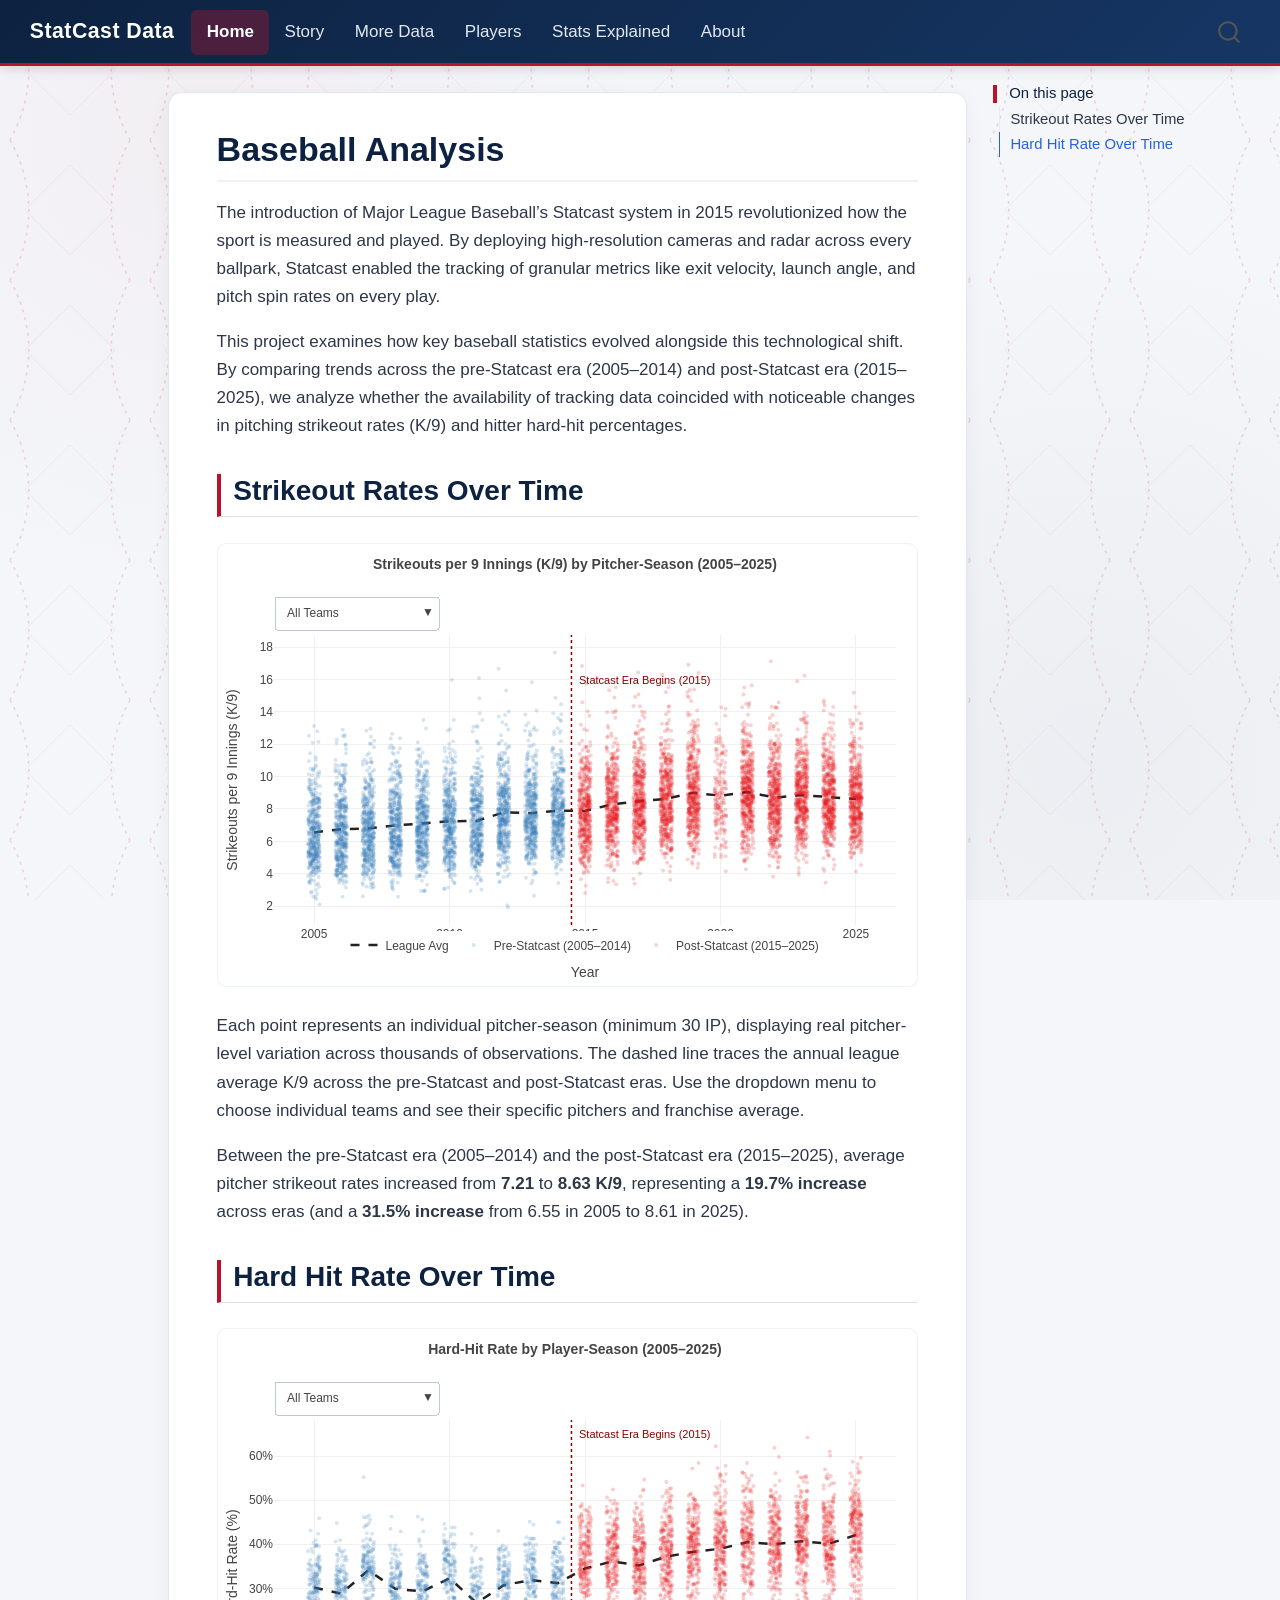
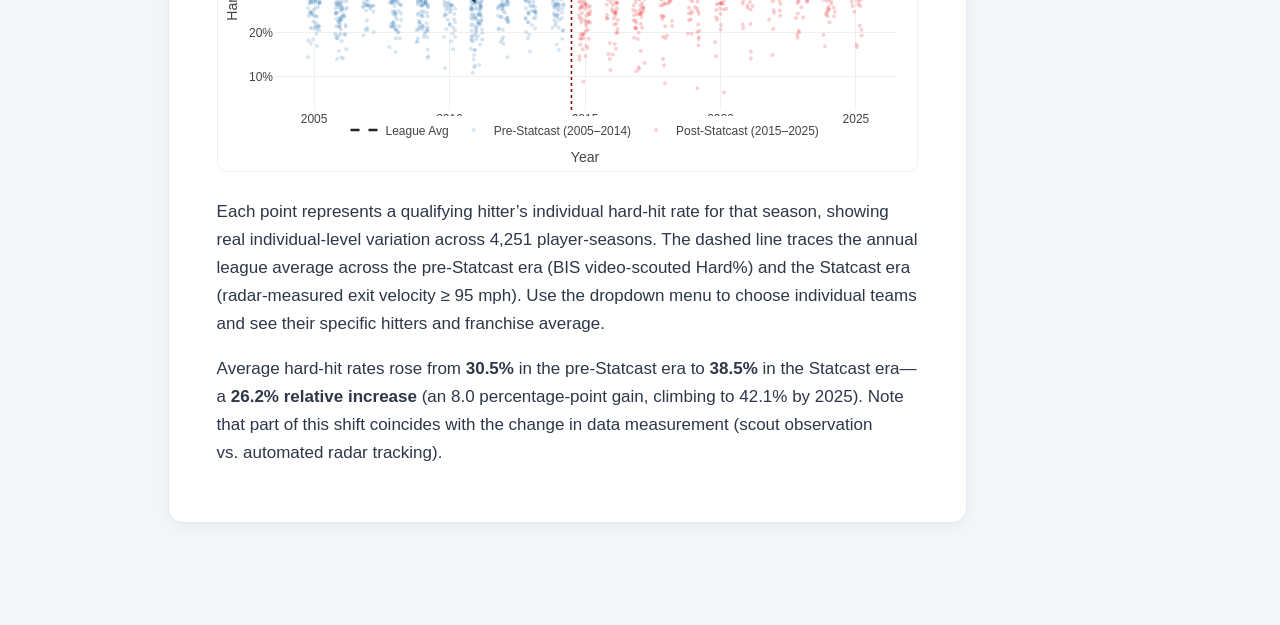
==== index.html @ 3065c38a "Built site for gh-pages" ====
<!DOCTYPE html>
<html xmlns="http://www.w3.org/1999/xhtml" lang="en" xml:lang="en"><head>

<meta charset="utf-8">
<meta name="generator" content="quarto-1.10.18">

<meta name="viewport" content="width=device-width, initial-scale=1.0, user-scalable=yes">


<title>Baseball Analysis – StatCast Data</title>
<style>
/* Default styles provided by pandoc.
** See https://pandoc.org/MANUAL.html#variables-for-html for config info.
*/
span.smallcaps{font-variant: small-caps;}
div.columns{display: flex; gap: 1.5em;}
div.column{flex: auto;}
@media screen {
div.columns{gap: min(4vw, 1.5em);}
div.column{overflow-x: auto;}
}
div.hanging-indent{margin-left: 1.5em; text-indent: -1.5em;}
ul.task-list{list-style: none;}
ul.task-list li input[type="checkbox"] {
  width: 0.8em;
  margin: 0 0.8em 0.2em -1em; /* quarto-specific, see https://github.com/quarto-dev/quarto-cli/issues/4556 */ 
  vertical-align: middle;
}
</style>


<script src="site_libs/quarto-nav/quarto-nav.js"></script>
<script src="site_libs/quarto-nav/headroom.min.js"></script>
<script src="site_libs/clipboard/clipboard.min.js"></script>
<script src="site_libs/quarto-search/autocomplete.umd.js"></script>
<script src="site_libs/quarto-search/fuse.min.js"></script>
<script src="site_libs/quarto-search/quarto-search.js"></script>
<meta name="quarto:offset" content="./">
<script src="site_libs/quarto-html/quarto.js" type="module"></script>
<script src="site_libs/quarto-html/tabsets/tabsets.js" type="module"></script>
<script src="site_libs/quarto-html/popper.min.js"></script>
<script src="site_libs/quarto-html/tippy.umd.min.js"></script>
<script src="site_libs/quarto-html/anchor.min.js"></script>
<link href="site_libs/quarto-html/tippy.css" rel="stylesheet">
<link href="site_libs/quarto-html/quarto-syntax-highlighting-64a204ab8560d761af7679ceaba22944.css" rel="stylesheet" id="quarto-text-highlighting-styles">
<script src="site_libs/bootstrap/bootstrap.min.js"></script>
<link href="site_libs/bootstrap/bootstrap-icons.css" rel="stylesheet">
<link href="site_libs/bootstrap/bootstrap-3eaf8885052e939fbbbe2bfb513fc417.min.css" rel="stylesheet" append-hash="true" id="quarto-bootstrap" data-mode="light">
<script id="quarto-search-options" type="application/json">{
  "location": "navbar",
  "copy-button": false,
  "collapse-after": 3,
  "panel-placement": "end",
  "type": "overlay",
  "limit": 50,
  "keyboard-shortcut": [
    "f",
    "/",
    "s"
  ],
  "show-item-context": false,
  "language": {
    "search-no-results-text": "No results",
    "search-matching-documents-text": "matching documents",
    "search-copy-link-title": "Copy link to search",
    "search-hide-matches-text": "Hide additional matches",
    "search-more-match-text": "more match in this document",
    "search-more-matches-text": "more matches in this document",
    "search-clear-button-title": "Clear",
    "search-text-placeholder": "",
    "search-detached-cancel-button-title": "Cancel",
    "search-submit-button-title": "Submit",
    "search-label": "Search"
  }
}</script>
<script src="site_libs/htmlwidgets-1.6.4/htmlwidgets.js"></script>
<script src="site_libs/plotly-binding-4.12.1/plotly.js"></script>
<script src="site_libs/typedarray-0.1/typedarray.min.js"></script>
<script src="site_libs/jquery-3.5.1/jquery.min.js"></script>
<link href="site_libs/crosstalk-1.2.2/css/crosstalk.min.css" rel="stylesheet">
<script src="site_libs/crosstalk-1.2.2/js/crosstalk.min.js"></script>
<link href="site_libs/plotly-htmlwidgets-css-2.25.2/plotly-htmlwidgets.css" rel="stylesheet">
<script src="site_libs/plotly-main-2.25.2/plotly-latest.min.js"></script>


<link rel="stylesheet" href="styles.css">
</head>

<body class="nav-fixed quarto-light">

<div id="quarto-search-results"></div>
  <header id="quarto-header" class="headroom fixed-top">
    <nav class="navbar navbar-expand-lg " data-bs-theme="dark">
      <div class="navbar-container container-fluid">
      <div class="navbar-brand-container mx-auto">
    <a class="navbar-brand" href="./index.html">
    <span class="navbar-title">StatCast Data</span>
    </a>
  </div>
            <div id="quarto-search" class="" title="Search"></div>
          <button class="navbar-toggler" type="button" data-bs-toggle="collapse" data-bs-target="#navbarCollapse" aria-controls="navbarCollapse" role="menu" aria-expanded="false" aria-label="Toggle navigation" onclick="if (window.quartoToggleHeadroom) { window.quartoToggleHeadroom(); }">
  <span class="navbar-toggler-icon"></span>
</button>
          <div class="collapse navbar-collapse" id="navbarCollapse">
            <ul class="navbar-nav navbar-nav-scroll me-auto">
  <li class="nav-item">
    <a class="nav-link active" href="./index.html" aria-current="page"> 
<span class="menu-text">Home</span></a>
  </li>  
  <li class="nav-item">
    <a class="nav-link" href="./story.html"> 
<span class="menu-text">Story</span></a>
  </li>  
  <li class="nav-item">
    <a class="nav-link" href="./more-data.html"> 
<span class="menu-text">More Data</span></a>
  </li>  
  <li class="nav-item">
    <a class="nav-link" href="./players.html"> 
<span class="menu-text">Players</span></a>
  </li>  
  <li class="nav-item">
    <a class="nav-link" href="./stats-context.html"> 
<span class="menu-text">Stats Explained</span></a>
  </li>  
  <li class="nav-item">
    <a class="nav-link" href="./about.html"> 
<span class="menu-text">About</span></a>
  </li>  
</ul>
          </div> <!-- /navcollapse -->
            <div class="quarto-navbar-tools">
</div>
      </div> <!-- /container-fluid -->
    </nav>
</header>
<!-- content -->
<div id="quarto-content" class="quarto-container page-columns page-rows-contents page-layout-article page-navbar">
<!-- sidebar -->
<!-- margin-sidebar -->
    <div id="quarto-margin-sidebar" class="sidebar margin-sidebar">
        <nav id="TOC" role="doc-toc" class="toc-active">
    <h2 id="toc-title">On this page</h2>
   
  <ul>
  <li><a href="#strikeout-rates-over-time" id="toc-strikeout-rates-over-time" class="nav-link active" data-scroll-target="#strikeout-rates-over-time">Strikeout Rates Over Time</a></li>
  <li><a href="#hard-hit-rate-over-time" id="toc-hard-hit-rate-over-time" class="nav-link" data-scroll-target="#hard-hit-rate-over-time">Hard Hit Rate Over Time</a></li>
  </ul>
</nav>
    </div>
<!-- main -->
<main class="content" id="quarto-document-content">

<header id="title-block-header" class="quarto-title-block default">
<div class="quarto-title">
<h1 class="title">Baseball Analysis</h1>
</div>



<div class="quarto-title-meta">

    
  
    
  </div>
  


</header>


<p>The introduction of Major League Baseball’s Statcast system in 2015 revolutionized how the sport is measured and played. By deploying high-resolution cameras and radar across every ballpark, Statcast enabled the tracking of granular metrics like exit velocity, launch angle, and pitch spin rates on every play.</p>
<p>This project examines how key baseball statistics evolved alongside this technological shift. By comparing trends across the pre-Statcast era (2005–2014) and post-Statcast era (2015–2025), we analyze whether the availability of tracking data coincided with noticeable changes in pitching strikeout rates (K/9) and hitter hard-hit percentages.</p>
<section id="strikeout-rates-over-time" class="level2">
<h2 class="anchored" data-anchor-id="strikeout-rates-over-time">Strikeout Rates Over Time</h2>
<div class="graph-container">
<div class="cell">
<div class="cell-output-display">
<div id="htmlwidget-6753147d258a2e307b1c" style="width:100%;height:444px;" class="plotly html-widget"></div>
<script type="application/json" data-for="htmlwidget-6753147d258a2e307b1c">{"x":{"visdat":{"5bcb7caa897f":["function () ","plotlyVisDat"],"5bcb631a5861":["function () ","data"],"5bcb546234a3":["function () ","data"]},"cur_data":"5bcb546234a3","attrs":{"5bcb7caa897f":{"alpha_stroke":1,"sizes":[10,100],"spans":[1,20],"x":[2005,2006,2007,2008,2009,2010,2011,2012,2013,2014,2015,2016,2017,2018,2019,2020,2021,2022,2023,2024,2025],"y":[6.5499999999999998,6.75,6.79,6.9900000000000002,7.0999999999999996,7.2400000000000002,7.2599999999999998,7.79,7.7400000000000002,7.8899999999999997,7.8799999999999999,8.2799999999999994,8.4800000000000004,8.6300000000000008,9,8.8200000000000003,9.0500000000000007,8.6999999999999993,8.8599999999999994,8.7200000000000006,8.6099999999999994],"type":"scatter","mode":"lines","name":"League Avg","line":{"color":"#222222","width":2.5,"dash":"dash"},"hoverinfo":"text","text":["<b>2005 League Avg<\/b><br>K/9: 6.55","<b>2006 League Avg<\/b><br>K/9: 6.75","<b>2007 League Avg<\/b><br>K/9: 6.79","<b>2008 League Avg<\/b><br>K/9: 6.99","<b>2009 League Avg<\/b><br>K/9: 7.1","<b>2010 League Avg<\/b><br>K/9: 7.24","<b>2011 League Avg<\/b><br>K/9: 7.26","<b>2012 League Avg<\/b><br>K/9: 7.79","<b>2013 League Avg<\/b><br>K/9: 7.74","<b>2014 League Avg<\/b><br>K/9: 7.89","<b>2015 League Avg<\/b><br>K/9: 7.88","<b>2016 League Avg<\/b><br>K/9: 8.28","<b>2017 League Avg<\/b><br>K/9: 8.48","<b>2018 League Avg<\/b><br>K/9: 8.63","<b>2019 League Avg<\/b><br>K/9: 9","<b>2020 League Avg<\/b><br>K/9: 8.82","<b>2021 League Avg<\/b><br>K/9: 9.05","<b>2022 League Avg<\/b><br>K/9: 8.7","<b>2023 League Avg<\/b><br>K/9: 8.86","<b>2024 League Avg<\/b><br>K/9: 8.72","<b>2025 League Avg<\/b><br>K/9: 8.61"],"inherit":true},"5bcb631a5861":{"alpha_stroke":1,"sizes":[10,100],"spans":[1,20],"x":{},"y":{},"type":"scatter","mode":"markers","name":"Pre-Statcast (2005–2014)","marker":{"color":"#377eb8","opacity":0.20000000000000001,"size":4},"hoverinfo":"text","text":{},"inherit":true},"5bcb546234a3":{"alpha_stroke":1,"sizes":[10,100],"spans":[1,20],"x":{},"y":{},"type":"scatter","mode":"markers","name":"Post-Statcast (2015–2025)","marker":{"color":"#e41a1c","opacity":0.20000000000000001,"size":4},"hoverinfo":"text","text":{},"inherit":true},"5bcb546234a3.1":{"alpha_stroke":1,"sizes":[10,100],"spans":[1,20],"x":[2014.1600000000001,2014.8,2018.8299999999999,2004.8399999999999,2005.9200000000001,2013.97,2015.9100000000001,2005.8399999999999,2025.03,2013.1800000000001,2014.22,2017.98,2009.21,2010.1500000000001,2017.8199999999999,2014.8800000000001,2016.05,2016.9400000000001,2018.1600000000001,2019.0799999999999,2011.9300000000001,2005.1400000000001,2017.8699999999999,2008.98,2020.1400000000001,2021.0899999999999,2021.9200000000001,2016.04,2025.0799999999999,2011.8900000000001,2013.1500000000001,2013.9200000000001,2021.1300000000001,2021.8900000000001,2022.79,2024.05,2014.8800000000001,2016.96,2017.8499999999999,2019.1900000000001,2023.1900000000001,2018.9100000000001,2019.8399999999999,2021.0899999999999,2015.8399999999999,2010.8199999999999,2011.8199999999999,2013.1199999999999,2013.8599999999999,2014.8499999999999,2015.8,2011.9000000000001,2012.96,2014.8099999999999,2015.9200000000001,2017.0899999999999,2018.0999999999999,2004.8,2019.1800000000001,2024.9000000000001,2006.1900000000001,2006.9300000000001,2008.1700000000001,2024.9300000000001,2022.1900000000001,2022.97,2007.0599999999999,2007.8099999999999,2008.9100000000001,2013.79,2016.8199999999999,2017.9000000000001,2014.8199999999999,2015.8800000000001,2013.0999999999999,2014,2014.8,2016.05,2017.1900000000001,2010.1500000000001,2024.9300000000001,2011.1300000000001,2019.1500000000001,2010.0599999999999,2010.8900000000001,2004.8699999999999,2021.05,2023,2011.04,2019.01,2019.99,2021.04,2021.9300000000001,2023.1500000000001,2024.03,2025.1199999999999,2008.8199999999999,2020.8199999999999,2021.8,2022.8299999999999,2023.8800000000001,2014.9300000000001,2015.98,2016.9100000000001,2017.8900000000001,2019.1400000000001,2005.8499999999999,2006.9000000000001,2008.1700000000001,2006.1300000000001,2004.98,2016.21,2016.96,2018,2019.22,2008.9000000000001,2009.9100000000001,2004.8499999999999,2007.8099999999999,2008.78,2009.8499999999999,2013.2,2009.99,2011.0899999999999,2014.8199999999999,2022.01,2022.96,2023.99,2011.1900000000001,2012.1700000000001,2012.98,2014.8,2006.79,2017.9000000000001,2018.8699999999999,2019.1500000000001,2017.05,2009.8099999999999,2011.1300000000001,2011.98,2014.9300000000001,2016.1900000000001,2009.8199999999999,2022.8699999999999,2024.0999999999999,2007.03,2008.0599999999999,2006.1700000000001,2018.8499999999999,2020.1400000000001,2021.05,2022.1600000000001,2022.8,2023.8199999999999,2024.96,2010.0599999999999,2010.8399999999999,2012.2,2013,2022.0799999999999,2017.95,2005.05,2009.95,2019.0999999999999,2006.0599999999999,2007.05,2008.1900000000001,2021.0899999999999,2022.03,2022.8699999999999,2023.78,2014.01,2024.1700000000001,2012.8399999999999,2014.22,2017.03,2018.04,2018.9000000000001,2023.0899999999999,2024.04,2004.95,2006.1600000000001,2022.0899999999999,2010.8499999999999,2012.1800000000001,2013.1099999999999,2013.8800000000001,2015.8900000000001,2025.1800000000001,2023.8499999999999,2024.9100000000001,2022.1400000000001,2022.96,2022.8299999999999,2024.2,2025.1900000000001,2006.78,2014.22,2004.8699999999999,2006.8199999999999,2007.8800000000001,2010.9400000000001,2011.1500000000001,2021.1400000000001,2005.96,2007,2007.8299999999999,2014.0999999999999,2014.96,2007.1600000000001,2007.95,2008.8800000000001,2023.22,2024.1700000000001,2025.0699999999999,2010.8499999999999,2011.78,2013.21,2008.1500000000001,2009.04,2010.1099999999999,2021.0799999999999,2022.1600000000001,2008.8800000000001,2014.9300000000001,2016.22,2016.8099999999999,2017.8099999999999,2018.96,2020.1199999999999,2014.22,2015.02,2017.1400000000001,2023.8800000000001,2025.1099999999999,2007.96,2009.1800000000001,2023.0899999999999,2017.9300000000001,2011.1199999999999,2012.1500000000001,2008,2009.02,2023.8099999999999,2012.0599999999999,2015.8800000000001,2012.8099999999999,2012.9400000000001,2007.1600000000001,2007.9100000000001,2021.0699999999999,2022.21,2020.9200000000001,2021.1400000000001,2014.0599999999999,2014.05,2023.9200000000001,2025.1400000000001,2005.1099999999999,2006.1300000000001,2006.96,2005.1800000000001,2006.1099999999999,2008.8800000000001,2010.2,2011.1900000000001,2005.05,2006.1199999999999,2017.21,2019.01,2020.2,2020.9000000000001,2005.2,2006.1400000000001,2006.8499999999999,2007.8399999999999,2014.8,2020.97,2025.0699999999999,2004.8900000000001,2018.9300000000001,2020.2,2021.05,2011.98,2008.8900000000001,2011.9300000000001,2013.1199999999999,2014.04,2015.1300000000001,2016.05],"y":[8.2699999999999996,6.54,10.06,9.7699999999999996,9.5,4.9199999999999999,8.4900000000000002,4.7999999999999998,7.3799999999999999,9.8699999999999992,8.25,11.98,4.7699999999999996,4.5800000000000001,9.8699999999999992,5.7999999999999998,9.0800000000000001,9.7400000000000002,9.4199999999999999,10.93,8.6699999999999999,9.9800000000000004,7.4100000000000001,7.4500000000000002,6.4800000000000004,7.6299999999999999,6.3499999999999996,9.3599999999999994,8.8100000000000005,7.0199999999999996,6.2599999999999998,8.5399999999999991,5.7199999999999998,6.5,8.3499999999999996,7.4800000000000004,6.96,10.69,9.6699999999999999,11.619999999999999,11.050000000000001,7.2300000000000004,8.3100000000000005,8.0999999999999996,10.289999999999999,5.8300000000000001,7.9699999999999998,8.3200000000000003,5.7699999999999996,4.6900000000000004,7.1900000000000004,7.2300000000000004,7.6900000000000004,8.2599999999999998,7.5700000000000003,8.4499999999999993,11.07,7.1500000000000004,9.7899999999999991,6.6200000000000001,8.3699999999999992,12.84,12.369999999999999,5.8899999999999997,6.8300000000000001,7.8700000000000001,6.7300000000000004,6.9000000000000004,6.46,7.8499999999999996,7.8899999999999997,7.5499999999999998,7.1600000000000001,9.5899999999999999,6.1100000000000003,9.9700000000000006,9.1199999999999992,8.1600000000000001,8.6199999999999992,8.0299999999999994,8.3800000000000008,3.7599999999999998,8.3499999999999996,4.4500000000000002,5.0199999999999996,4.5800000000000001,8.8200000000000003,7.5499999999999998,5.9100000000000001,10.800000000000001,10.25,10.31,9.3900000000000006,9.4299999999999997,9.4900000000000002,8.1999999999999993,4.8099999999999996,5.6200000000000001,5.2400000000000002,9.6400000000000006,9.9000000000000004,8.3499999999999996,7.2300000000000004,9.5800000000000001,9.3399999999999999,6.8499999999999996,5.9100000000000001,5.4699999999999998,6,5.5899999999999999,3.8999999999999999,7.5999999999999996,9.5600000000000005,8.6199999999999992,8.0700000000000003,8.3699999999999992,7.46,4.6100000000000003,8.5800000000000001,8.75,8.2699999999999996,9.0600000000000005,6.8799999999999999,8.4100000000000001,7.46,6.8899999999999997,6.4699999999999998,7.04,10,12.91,9.5299999999999994,8.8200000000000003,3.96,8.0099999999999998,10.359999999999999,10.35,11.76,7.9299999999999997,6.8499999999999996,7.3499999999999996,9.4399999999999995,8.6500000000000004,7.7800000000000002,8.1899999999999995,5.7599999999999998,11.44,8.4600000000000009,12,7.7599999999999998,8.3300000000000001,7.4100000000000001,7.9500000000000002,9.4700000000000006,7.7000000000000002,8.1699999999999999,7.79,8.0299999999999994,8.0800000000000001,8.0899999999999999,7.8700000000000001,5.1900000000000004,5.0700000000000003,5.2199999999999998,6.2300000000000004,5.9699999999999998,4.8600000000000003,6.6699999999999999,8.6199999999999992,9.1500000000000004,6.46,7.9900000000000002,9.8499999999999996,11.27,5.0700000000000003,7.8799999999999999,4.8300000000000001,5.25,5.6200000000000001,11,6.8899999999999997,9.1999999999999993,5.9000000000000004,5.6200000000000001,5.6200000000000001,6.6600000000000001,6.5300000000000002,8.1799999999999997,6.2400000000000002,10.57,6.3799999999999999,9.4399999999999995,7.2999999999999998,10.77,6,7.5300000000000002,7.71,7.54,7.1799999999999997,3.6000000000000001,6.25,7.4800000000000004,6.29,7.4100000000000001,5.21,6.1600000000000001,6.6399999999999997,6.4400000000000004,11.66,11.199999999999999,6.3200000000000003,6.71,7.4299999999999997,8.8100000000000005,9.1699999999999999,7.4900000000000002,9.4700000000000006,10.77,9.9600000000000009,8.6699999999999999,7.79,7.4699999999999998,7.25,9.1799999999999997,6.2999999999999998,8.3900000000000006,11.25,12.109999999999999,12.01,12.130000000000001,11.85,10.470000000000001,8.1999999999999993,10.57,8.4600000000000009,8.3399999999999999,5.4000000000000004,6.1500000000000004,7.9199999999999999,6.75,4.5800000000000001,5.7699999999999996,10.609999999999999,9.1899999999999995,9.7599999999999998,6.2199999999999998,5.5300000000000002,10.039999999999999,8.3800000000000008,6.9400000000000004,5.5700000000000003,9.8200000000000003,8.3599999999999994,4.8099999999999996,9.6400000000000006,7.0899999999999999,8.0099999999999998,7.0599999999999996,7.8399999999999999,10.18,12.59,10.91,6.46,6.5999999999999996,7.6399999999999997,9.2200000000000006,5.9299999999999997,8.0099999999999998,9.9199999999999999,8.3499999999999996,9.6500000000000004,9.5199999999999996,8.5,6.7599999999999998,6.8200000000000003,7.3899999999999997,7.2699999999999996,4.9400000000000004,9.3399999999999999,5.7000000000000002,7.21,7.6699999999999999,7.5800000000000001,7.4400000000000004,8.1999999999999993,9.1799999999999997,5.5,5.4199999999999999,7.25,4.7599999999999998,7.6799999999999997],"type":"scatter","mode":"markers","name":"Arizona Diamondbacks Pitchers","marker":{"color":["#377eb8","#e41a1c","#e41a1c","#377eb8","#377eb8","#377eb8","#e41a1c","#377eb8","#e41a1c","#377eb8","#377eb8","#e41a1c","#377eb8","#377eb8","#e41a1c","#e41a1c","#e41a1c","#e41a1c","#e41a1c","#e41a1c","#377eb8","#377eb8","#e41a1c","#377eb8","#e41a1c","#e41a1c","#e41a1c","#e41a1c","#e41a1c","#377eb8","#377eb8","#377eb8","#e41a1c","#e41a1c","#e41a1c","#e41a1c","#e41a1c","#e41a1c","#e41a1c","#e41a1c","#e41a1c","#e41a1c","#e41a1c","#e41a1c","#e41a1c","#377eb8","#377eb8","#377eb8","#377eb8","#e41a1c","#e41a1c","#377eb8","#377eb8","#e41a1c","#e41a1c","#e41a1c","#e41a1c","#377eb8","#e41a1c","#e41a1c","#377eb8","#377eb8","#377eb8","#e41a1c","#e41a1c","#e41a1c","#377eb8","#377eb8","#377eb8","#377eb8","#e41a1c","#e41a1c","#e41a1c","#e41a1c","#377eb8","#377eb8","#e41a1c","#e41a1c","#e41a1c","#377eb8","#e41a1c","#377eb8","#e41a1c","#377eb8","#377eb8","#377eb8","#e41a1c","#e41a1c","#377eb8","#e41a1c","#e41a1c","#e41a1c","#e41a1c","#e41a1c","#e41a1c","#e41a1c","#377eb8","#e41a1c","#e41a1c","#e41a1c","#e41a1c","#e41a1c","#e41a1c","#e41a1c","#e41a1c","#e41a1c","#377eb8","#377eb8","#377eb8","#377eb8","#377eb8","#e41a1c","#e41a1c","#e41a1c","#e41a1c","#377eb8","#377eb8","#377eb8","#377eb8","#377eb8","#377eb8","#377eb8","#377eb8","#377eb8","#e41a1c","#e41a1c","#e41a1c","#e41a1c","#377eb8","#377eb8","#377eb8","#e41a1c","#377eb8","#e41a1c","#e41a1c","#e41a1c","#e41a1c","#377eb8","#377eb8","#377eb8","#e41a1c","#e41a1c","#377eb8","#e41a1c","#e41a1c","#377eb8","#377eb8","#377eb8","#e41a1c","#e41a1c","#e41a1c","#e41a1c","#e41a1c","#e41a1c","#e41a1c","#377eb8","#377eb8","#377eb8","#377eb8","#e41a1c","#e41a1c","#377eb8","#377eb8","#e41a1c","#377eb8","#377eb8","#377eb8","#e41a1c","#e41a1c","#e41a1c","#e41a1c","#377eb8","#e41a1c","#377eb8","#377eb8","#e41a1c","#e41a1c","#e41a1c","#e41a1c","#e41a1c","#377eb8","#377eb8","#e41a1c","#377eb8","#377eb8","#377eb8","#377eb8","#e41a1c","#e41a1c","#e41a1c","#e41a1c","#e41a1c","#e41a1c","#e41a1c","#e41a1c","#e41a1c","#377eb8","#377eb8","#377eb8","#377eb8","#377eb8","#377eb8","#377eb8","#e41a1c","#377eb8","#377eb8","#377eb8","#377eb8","#e41a1c","#377eb8","#377eb8","#377eb8","#e41a1c","#e41a1c","#e41a1c","#377eb8","#377eb8","#377eb8","#377eb8","#377eb8","#377eb8","#e41a1c","#e41a1c","#377eb8","#e41a1c","#e41a1c","#e41a1c","#e41a1c","#e41a1c","#e41a1c","#377eb8","#e41a1c","#e41a1c","#e41a1c","#e41a1c","#377eb8","#377eb8","#e41a1c","#e41a1c","#377eb8","#377eb8","#377eb8","#377eb8","#e41a1c","#377eb8","#e41a1c","#377eb8","#377eb8","#377eb8","#377eb8","#e41a1c","#e41a1c","#e41a1c","#e41a1c","#377eb8","#377eb8","#e41a1c","#e41a1c","#377eb8","#377eb8","#377eb8","#377eb8","#377eb8","#377eb8","#377eb8","#377eb8","#377eb8","#377eb8","#e41a1c","#e41a1c","#e41a1c","#e41a1c","#377eb8","#377eb8","#377eb8","#377eb8","#e41a1c","#e41a1c","#e41a1c","#377eb8","#e41a1c","#e41a1c","#e41a1c","#377eb8","#377eb8","#377eb8","#377eb8","#377eb8","#e41a1c","#e41a1c"],"opacity":0.80000000000000004,"size":6,"line":{"color":"black","width":0.5}},"visible":false,"hoverinfo":"text","text":["<b>Chase Anderson<\/b> (2014)<br>Team: Arizona Diamondbacks<br>K/9: 8.27","<b>Chase Anderson<\/b> (2015)<br>Team: Arizona Diamondbacks<br>K/9: 6.54","<b>Matt Andriese<\/b> (2019)<br>Team: Arizona Diamondbacks<br>K/9: 10.06","<b>Greg Aquino<\/b> (2005)<br>Team: Arizona Diamondbacks<br>K/9: 9.77","<b>Greg Aquino<\/b> (2006)<br>Team: Arizona Diamondbacks<br>K/9: 9.5","<b>Bronson Arroyo<\/b> (2014)<br>Team: Arizona Diamondbacks<br>K/9: 4.92","<b>Jake Barrett<\/b> (2016)<br>Team: Arizona Diamondbacks<br>K/9: 8.49","<b>Miguel Batista<\/b> (2006)<br>Team: Arizona Diamondbacks<br>K/9: 4.8","<b>Jalen Beeks<\/b> (2025)<br>Team: Arizona Diamondbacks<br>K/9: 7.38","<b>Heath Bell<\/b> (2013)<br>Team: Arizona Diamondbacks<br>K/9: 9.87","<b>Mike Bolsinger<\/b> (2014)<br>Team: Arizona Diamondbacks<br>K/9: 8.25","<b>Brad Boxberger<\/b> (2018)<br>Team: Arizona Diamondbacks<br>K/9: 11.98","<b>Blaine Boyer<\/b> (2009)<br>Team: Arizona Diamondbacks<br>K/9: 4.77","<b>Blaine Boyer<\/b> (2010)<br>Team: Arizona Diamondbacks<br>K/9: 4.58","<b>Silvino Bracho<\/b> (2018)<br>Team: Arizona Diamondbacks<br>K/9: 9.87","<b>Archie Bradley<\/b> (2015)<br>Team: Arizona Diamondbacks<br>K/9: 5.8","<b>Archie Bradley<\/b> (2016)<br>Team: Arizona Diamondbacks<br>K/9: 9.08","<b>Archie Bradley<\/b> (2017)<br>Team: Arizona Diamondbacks<br>K/9: 9.74","<b>Archie Bradley<\/b> (2018)<br>Team: Arizona Diamondbacks<br>K/9: 9.42","<b>Archie Bradley<\/b> (2019)<br>Team: Arizona Diamondbacks<br>K/9: 10.93","<b>Craig Breslow<\/b> (2012)<br>Team: Arizona Diamondbacks<br>K/9: 8.67","<b>Brian Bruney<\/b> (2005)<br>Team: Arizona Diamondbacks<br>K/9: 9.98","<b>Clay Buchholz<\/b> (2018)<br>Team: Arizona Diamondbacks<br>K/9: 7.41","<b>Billy Buckner<\/b> (2009)<br>Team: Arizona Diamondbacks<br>K/9: 7.45","<b>Madison Bumgarner<\/b> (2020)<br>Team: Arizona Diamondbacks<br>K/9: 6.48","<b>Madison Bumgarner<\/b> (2021)<br>Team: Arizona Diamondbacks<br>K/9: 7.63","<b>Madison Bumgarner<\/b> (2022)<br>Team: Arizona Diamondbacks<br>K/9: 6.35","<b>Enrique Burgos<\/b> (2016)<br>Team: Arizona Diamondbacks<br>K/9: 9.36","<b>Corbin Burnes<\/b> (2025)<br>Team: Arizona Diamondbacks<br>K/9: 8.81","<b>Trevor Cahill<\/b> (2012)<br>Team: Arizona Diamondbacks<br>K/9: 7.02","<b>Trevor Cahill<\/b> (2013)<br>Team: Arizona Diamondbacks<br>K/9: 6.26","<b>Trevor Cahill<\/b> (2014)<br>Team: Arizona Diamondbacks<br>K/9: 8.54","<b>Humberto Castellanos<\/b> (2021)<br>Team: Arizona Diamondbacks<br>K/9: 5.72","<b>Humberto Castellanos<\/b> (2022)<br>Team: Arizona Diamondbacks<br>K/9: 6.5","<b>Miguel Castro<\/b> (2023)<br>Team: Arizona Diamondbacks<br>K/9: 8.35","<b>Slade Cecconi<\/b> (2024)<br>Team: Arizona Diamondbacks<br>K/9: 7.48","<b>Andrew Chafin<\/b> (2015)<br>Team: Arizona Diamondbacks<br>K/9: 6.96","<b>Andrew Chafin<\/b> (2017)<br>Team: Arizona Diamondbacks<br>K/9: 10.69","<b>Andrew Chafin<\/b> (2018)<br>Team: Arizona Diamondbacks<br>K/9: 9.67","<b>Andrew Chafin<\/b> (2019)<br>Team: Arizona Diamondbacks<br>K/9: 11.62","<b>Andrew Chafin<\/b> (2023)<br>Team: Arizona Diamondbacks<br>K/9: 11.05","<b>Taylor Clarke<\/b> (2019)<br>Team: Arizona Diamondbacks<br>K/9: 7.23","<b>Taylor Clarke<\/b> (2020)<br>Team: Arizona Diamondbacks<br>K/9: 8.31","<b>Taylor Clarke<\/b> (2021)<br>Team: Arizona Diamondbacks<br>K/9: 8.1","<b>Tyler Clippard<\/b> (2016)<br>Team: Arizona Diamondbacks<br>K/9: 10.29","<b>Josh Collmenter<\/b> (2011)<br>Team: Arizona Diamondbacks<br>K/9: 5.83","<b>Josh Collmenter<\/b> (2012)<br>Team: Arizona Diamondbacks<br>K/9: 7.97","<b>Josh Collmenter<\/b> (2013)<br>Team: Arizona Diamondbacks<br>K/9: 8.32","<b>Josh Collmenter<\/b> (2014)<br>Team: Arizona Diamondbacks<br>K/9: 5.77","<b>Josh Collmenter<\/b> (2015)<br>Team: Arizona Diamondbacks<br>K/9: 4.69","<b>Josh Collmenter<\/b> (2016)<br>Team: Arizona Diamondbacks<br>K/9: 7.19","<b>Patrick Corbin<\/b> (2012)<br>Team: Arizona Diamondbacks<br>K/9: 7.23","<b>Patrick Corbin<\/b> (2013)<br>Team: Arizona Diamondbacks<br>K/9: 7.69","<b>Patrick Corbin<\/b> (2015)<br>Team: Arizona Diamondbacks<br>K/9: 8.26","<b>Patrick Corbin<\/b> (2016)<br>Team: Arizona Diamondbacks<br>K/9: 7.57","<b>Patrick Corbin<\/b> (2017)<br>Team: Arizona Diamondbacks<br>K/9: 8.45","<b>Patrick Corbin<\/b> (2018)<br>Team: Arizona Diamondbacks<br>K/9: 11.07","<b>Lance Cormier<\/b> (2005)<br>Team: Arizona Diamondbacks<br>K/9: 7.15","<b>Stefan Crichton<\/b> (2019)<br>Team: Arizona Diamondbacks<br>K/9: 9.79","<b>Nabil Crismatt<\/b> (2025)<br>Team: Arizona Diamondbacks<br>K/9: 6.62","<b>Juan Cruz<\/b> (2006)<br>Team: Arizona Diamondbacks<br>K/9: 8.37","<b>Juan Cruz<\/b> (2007)<br>Team: Arizona Diamondbacks<br>K/9: 12.84","<b>Juan Cruz<\/b> (2008)<br>Team: Arizona Diamondbacks<br>K/9: 12.37","<b>John Curtiss<\/b> (2025)<br>Team: Arizona Diamondbacks<br>K/9: 5.89","<b>Zach Davies<\/b> (2022)<br>Team: Arizona Diamondbacks<br>K/9: 6.83","<b>Zach Davies<\/b> (2023)<br>Team: Arizona Diamondbacks<br>K/9: 7.87","<b>Doug Davis<\/b> (2007)<br>Team: Arizona Diamondbacks<br>K/9: 6.73","<b>Doug Davis<\/b> (2008)<br>Team: Arizona Diamondbacks<br>K/9: 6.9","<b>Doug Davis<\/b> (2009)<br>Team: Arizona Diamondbacks<br>K/9: 6.46","<b>Eury De La Rosa<\/b> (2014)<br>Team: Arizona Diamondbacks<br>K/9: 7.85","<b>Jorge De La Rosa<\/b> (2017)<br>Team: Arizona Diamondbacks<br>K/9: 7.89","<b>Jorge De La Rosa<\/b> (2018)<br>Team: Arizona Diamondbacks<br>K/9: 7.55","<b>Rubby De La Rosa<\/b> (2015)<br>Team: Arizona Diamondbacks<br>K/9: 7.16","<b>Rubby De La Rosa<\/b> (2016)<br>Team: Arizona Diamondbacks<br>K/9: 9.59","<b>Randall Delgado<\/b> (2013)<br>Team: Arizona Diamondbacks<br>K/9: 6.11","<b>Randall Delgado<\/b> (2014)<br>Team: Arizona Diamondbacks<br>K/9: 9.97","<b>Randall Delgado<\/b> (2015)<br>Team: Arizona Diamondbacks<br>K/9: 9.12","<b>Randall Delgado<\/b> (2016)<br>Team: Arizona Diamondbacks<br>K/9: 8.16","<b>Randall Delgado<\/b> (2017)<br>Team: Arizona Diamondbacks<br>K/9: 8.62","<b>Sam Demel<\/b> (2010)<br>Team: Arizona Diamondbacks<br>K/9: 8.03","<b>Anthony DeSclafani<\/b> (2025)<br>Team: Arizona Diamondbacks<br>K/9: 8.38","<b>Zach Duke<\/b> (2011)<br>Team: Arizona Diamondbacks<br>K/9: 3.76","<b>Jon Duplantier<\/b> (2019)<br>Team: Arizona Diamondbacks<br>K/9: 8.35","<b>Barry Enright<\/b> (2010)<br>Team: Arizona Diamondbacks<br>K/9: 4.45","<b>Barry Enright<\/b> (2011)<br>Team: Arizona Diamondbacks<br>K/9: 5.02","<b>Shawn Estes<\/b> (2005)<br>Team: Arizona Diamondbacks<br>K/9: 4.58","<b>Jake Faria<\/b> (2021)<br>Team: Arizona Diamondbacks<br>K/9: 8.82","<b>Luis Frias<\/b> (2023)<br>Team: Arizona Diamondbacks<br>K/9: 7.55","<b>Armando Galarraga<\/b> (2011)<br>Team: Arizona Diamondbacks<br>K/9: 5.91","<b>Zac Gallen<\/b> (2019)<br>Team: Arizona Diamondbacks<br>K/9: 10.8","<b>Zac Gallen<\/b> (2020)<br>Team: Arizona Diamondbacks<br>K/9: 10.25","<b>Zac Gallen<\/b> (2021)<br>Team: Arizona Diamondbacks<br>K/9: 10.31","<b>Zac Gallen<\/b> (2022)<br>Team: Arizona Diamondbacks<br>K/9: 9.39","<b>Zac Gallen<\/b> (2023)<br>Team: Arizona Diamondbacks<br>K/9: 9.43","<b>Zac Gallen<\/b> (2024)<br>Team: Arizona Diamondbacks<br>K/9: 9.49","<b>Zac Gallen<\/b> (2025)<br>Team: Arizona Diamondbacks<br>K/9: 8.2","<b>Jon Garland<\/b> (2009)<br>Team: Arizona Diamondbacks<br>K/9: 4.81","<b>Tyler Gilbert<\/b> (2021)<br>Team: Arizona Diamondbacks<br>K/9: 5.62","<b>Tyler Gilbert<\/b> (2022)<br>Team: Arizona Diamondbacks<br>K/9: 5.24","<b>Kevin Ginkel<\/b> (2023)<br>Team: Arizona Diamondbacks<br>K/9: 9.64","<b>Kevin Ginkel<\/b> (2024)<br>Team: Arizona Diamondbacks<br>K/9: 9.9","<b>Zack Godley<\/b> (2015)<br>Team: Arizona Diamondbacks<br>K/9: 8.35","<b>Zack Godley<\/b> (2016)<br>Team: Arizona Diamondbacks<br>K/9: 7.23","<b>Zack Godley<\/b> (2017)<br>Team: Arizona Diamondbacks<br>K/9: 9.58","<b>Zack Godley<\/b> (2018)<br>Team: Arizona Diamondbacks<br>K/9: 9.34","<b>Zack Godley<\/b> (2019)<br>Team: Arizona Diamondbacks<br>K/9: 6.85","<b>Edgar Gonzalez<\/b> (2006)<br>Team: Arizona Diamondbacks<br>K/9: 5.91","<b>Edgar Gonzalez<\/b> (2007)<br>Team: Arizona Diamondbacks<br>K/9: 5.47","<b>Edgar Gonzalez<\/b> (2008)<br>Team: Arizona Diamondbacks<br>K/9: 6","<b>Enrique Gonzalez<\/b> (2006)<br>Team: Arizona Diamondbacks<br>K/9: 5.59","<b>Mike Gosling<\/b> (2005)<br>Team: Arizona Diamondbacks<br>K/9: 3.9","<b>Zack Greinke<\/b> (2016)<br>Team: Arizona Diamondbacks<br>K/9: 7.6","<b>Zack Greinke<\/b> (2017)<br>Team: Arizona Diamondbacks<br>K/9: 9.56","<b>Zack Greinke<\/b> (2018)<br>Team: Arizona Diamondbacks<br>K/9: 8.62","<b>Zack Greinke<\/b> (2019)<br>Team: Arizona Diamondbacks<br>K/9: 8.07","<b>J. C. Gutierrez<\/b> (2009)<br>Team: Arizona Diamondbacks<br>K/9: 8.37","<b>J. C. Gutierrez<\/b> (2010)<br>Team: Arizona Diamondbacks<br>K/9: 7.46","<b>Brad Halsey<\/b> (2005)<br>Team: Arizona Diamondbacks<br>K/9: 4.61","<b>Dan Haren<\/b> (2008)<br>Team: Arizona Diamondbacks<br>K/9: 8.58","<b>Dan Haren<\/b> (2009)<br>Team: Arizona Diamondbacks<br>K/9: 8.75","<b>Dan Haren<\/b> (2010)<br>Team: Arizona Diamondbacks<br>K/9: 8.27","<b>Will Harris<\/b> (2013)<br>Team: Arizona Diamondbacks<br>K/9: 9.06","<b>Aaron Heilman<\/b> (2010)<br>Team: Arizona Diamondbacks<br>K/9: 6.88","<b>Aaron Heilman<\/b> (2011)<br>Team: Arizona Diamondbacks<br>K/9: 8.41","<b>Jeremy Hellickson<\/b> (2015)<br>Team: Arizona Diamondbacks<br>K/9: 7.46","<b>Tommy Henry<\/b> (2022)<br>Team: Arizona Diamondbacks<br>K/9: 6.89","<b>Tommy Henry<\/b> (2023)<br>Team: Arizona Diamondbacks<br>K/9: 6.47","<b>Tommy Henry<\/b> (2024)<br>Team: Arizona Diamondbacks<br>K/9: 7.04","<b>David Hernandez<\/b> (2011)<br>Team: Arizona Diamondbacks<br>K/9: 10","<b>David Hernandez<\/b> (2012)<br>Team: Arizona Diamondbacks<br>K/9: 12.91","<b>David Hernandez<\/b> (2013)<br>Team: Arizona Diamondbacks<br>K/9: 9.53","<b>David Hernandez<\/b> (2015)<br>Team: Arizona Diamondbacks<br>K/9: 8.82","<b>Livan Hernandez<\/b> (2007)<br>Team: Arizona Diamondbacks<br>K/9: 3.96","<b>Yoshihisa Hirano<\/b> (2018)<br>Team: Arizona Diamondbacks<br>K/9: 8.01","<b>Yoshihisa Hirano<\/b> (2019)<br>Team: Arizona Diamondbacks<br>K/9: 10.36","<b>Greg Holland<\/b> (2019)<br>Team: Arizona Diamondbacks<br>K/9: 10.35","<b>J. J. Hoover<\/b> (2017)<br>Team: Arizona Diamondbacks<br>K/9: 11.76","<b>Daniel Hudson<\/b> (2010)<br>Team: Arizona Diamondbacks<br>K/9: 7.93","<b>Daniel Hudson<\/b> (2011)<br>Team: Arizona Diamondbacks<br>K/9: 6.85","<b>Daniel Hudson<\/b> (2012)<br>Team: Arizona Diamondbacks<br>K/9: 7.35","<b>Daniel Hudson<\/b> (2015)<br>Team: Arizona Diamondbacks<br>K/9: 9.44","<b>Daniel Hudson<\/b> (2016)<br>Team: Arizona Diamondbacks<br>K/9: 8.65","<b>Edwin Jackson<\/b> (2010)<br>Team: Arizona Diamondbacks<br>K/9: 7.78","<b>Drey Jameson<\/b> (2023)<br>Team: Arizona Diamondbacks<br>K/9: 8.19","<b>Bryce Jarvis<\/b> (2024)<br>Team: Arizona Diamondbacks<br>K/9: 5.76","<b>Randy Johnson<\/b> (2007)<br>Team: Arizona Diamondbacks<br>K/9: 11.44","<b>Randy Johnson<\/b> (2008)<br>Team: Arizona Diamondbacks<br>K/9: 8.46","<b>Jorge Julio<\/b> (2006)<br>Team: Arizona Diamondbacks<br>K/9: 12","<b>Merrill Kelly<\/b> (2019)<br>Team: Arizona Diamondbacks<br>K/9: 7.76","<b>Merrill Kelly<\/b> (2020)<br>Team: Arizona Diamondbacks<br>K/9: 8.33","<b>Merrill Kelly<\/b> (2021)<br>Team: Arizona Diamondbacks<br>K/9: 7.41","<b>Merrill Kelly<\/b> (2022)<br>Team: Arizona Diamondbacks<br>K/9: 7.95","<b>Merrill Kelly<\/b> (2023)<br>Team: Arizona Diamondbacks<br>K/9: 9.47","<b>Merrill Kelly<\/b> (2024)<br>Team: Arizona Diamondbacks<br>K/9: 7.7","<b>Merrill Kelly<\/b> (2025)<br>Team: Arizona Diamondbacks<br>K/9: 8.17","<b>Ian Kennedy<\/b> (2010)<br>Team: Arizona Diamondbacks<br>K/9: 7.79","<b>Ian Kennedy<\/b> (2011)<br>Team: Arizona Diamondbacks<br>K/9: 8.03","<b>Ian Kennedy<\/b> (2012)<br>Team: Arizona Diamondbacks<br>K/9: 8.08","<b>Ian Kennedy<\/b> (2013)<br>Team: Arizona Diamondbacks<br>K/9: 8.09","<b>Ian Kennedy<\/b> (2022)<br>Team: Arizona Diamondbacks<br>K/9: 7.87","<b>Matt Koch<\/b> (2018)<br>Team: Arizona Diamondbacks<br>K/9: 5.19","<b>Mike Koplove<\/b> (2005)<br>Team: Arizona Diamondbacks<br>K/9: 5.07","<b>Rodrigo Lopez<\/b> (2010)<br>Team: Arizona Diamondbacks<br>K/9: 5.22","<b>Yoan Lopez<\/b> (2019)<br>Team: Arizona Diamondbacks<br>K/9: 6.23","<b>Brandon Lyon<\/b> (2006)<br>Team: Arizona Diamondbacks<br>K/9: 5.97","<b>Brandon Lyon<\/b> (2007)<br>Team: Arizona Diamondbacks<br>K/9: 4.86","<b>Brandon Lyon<\/b> (2008)<br>Team: Arizona Diamondbacks<br>K/9: 6.67","<b>Joe Mantiply<\/b> (2021)<br>Team: Arizona Diamondbacks<br>K/9: 8.62","<b>Joe Mantiply<\/b> (2022)<br>Team: Arizona Diamondbacks<br>K/9: 9.15","<b>Joe Mantiply<\/b> (2023)<br>Team: Arizona Diamondbacks<br>K/9: 6.46","<b>Joe Mantiply<\/b> (2024)<br>Team: Arizona Diamondbacks<br>K/9: 7.99","<b>Evan Marshall<\/b> (2014)<br>Team: Arizona Diamondbacks<br>K/9: 9.85","<b>Justin Martinez<\/b> (2024)<br>Team: Arizona Diamondbacks<br>K/9: 11.27","<b>Brandon McCarthy<\/b> (2013)<br>Team: Arizona Diamondbacks<br>K/9: 5.07","<b>Brandon McCarthy<\/b> (2014)<br>Team: Arizona Diamondbacks<br>K/9: 7.88","<b>T. J. McFarland<\/b> (2017)<br>Team: Arizona Diamondbacks<br>K/9: 4.83","<b>T. J. McFarland<\/b> (2018)<br>Team: Arizona Diamondbacks<br>K/9: 5.25","<b>T. J. McFarland<\/b> (2019)<br>Team: Arizona Diamondbacks<br>K/9: 5.62","<b>Scott McGough<\/b> (2023)<br>Team: Arizona Diamondbacks<br>K/9: 11","<b>Scott McGough<\/b> (2024)<br>Team: Arizona Diamondbacks<br>K/9: 6.89","<b>Brandon Medders<\/b> (2005)<br>Team: Arizona Diamondbacks<br>K/9: 9.2","<b>Brandon Medders<\/b> (2006)<br>Team: Arizona Diamondbacks<br>K/9: 5.9","<b>Mark Melancon<\/b> (2022)<br>Team: Arizona Diamondbacks<br>K/9: 5.62","<b>Wade Miley<\/b> (2011)<br>Team: Arizona Diamondbacks<br>K/9: 5.62","<b>Wade Miley<\/b> (2012)<br>Team: Arizona Diamondbacks<br>K/9: 6.66","<b>Wade Miley<\/b> (2013)<br>Team: Arizona Diamondbacks<br>K/9: 6.53","<b>Wade Miley<\/b> (2014)<br>Team: Arizona Diamondbacks<br>K/9: 8.18","<b>Shelby Miller<\/b> (2016)<br>Team: Arizona Diamondbacks<br>K/9: 6.24","<b>Shelby Miller<\/b> (2025)<br>Team: Arizona Diamondbacks<br>K/9: 10.57","<b>Jordan Montgomery<\/b> (2024)<br>Team: Arizona Diamondbacks<br>K/9: 6.38","<b>Juan Morillo<\/b> (2025)<br>Team: Arizona Diamondbacks<br>K/9: 9.44","<b>Kyle Nelson<\/b> (2022)<br>Team: Arizona Diamondbacks<br>K/9: 7.3","<b>Kyle Nelson<\/b> (2023)<br>Team: Arizona Diamondbacks<br>K/9: 10.77","<b>Ryne Nelson<\/b> (2023)<br>Team: Arizona Diamondbacks<br>K/9: 6","<b>Ryne Nelson<\/b> (2024)<br>Team: Arizona Diamondbacks<br>K/9: 7.53","<b>Ryne Nelson<\/b> (2025)<br>Team: Arizona Diamondbacks<br>K/9: 7.71","<b>Dustin Nippert<\/b> (2007)<br>Team: Arizona Diamondbacks<br>K/9: 7.54","<b>Vidal Nuno<\/b> (2014)<br>Team: Arizona Diamondbacks<br>K/9: 7.18","<b>Russ Ortiz<\/b> (2005)<br>Team: Arizona Diamondbacks<br>K/9: 3.6","<b>Micah Owings<\/b> (2007)<br>Team: Arizona Diamondbacks<br>K/9: 6.25","<b>Micah Owings<\/b> (2008)<br>Team: Arizona Diamondbacks<br>K/9: 7.48","<b>Micah Owings<\/b> (2011)<br>Team: Arizona Diamondbacks<br>K/9: 6.29","<b>Joe Paterson<\/b> (2011)<br>Team: Arizona Diamondbacks<br>K/9: 7.41","<b>Matt Peacock<\/b> (2021)<br>Team: Arizona Diamondbacks<br>K/9: 5.21","<b>Tony Peña<\/b> (2006)<br>Team: Arizona Diamondbacks<br>K/9: 6.16","<b>Tony Peña<\/b> (2007)<br>Team: Arizona Diamondbacks<br>K/9: 6.64","<b>Tony Peña<\/b> (2008)<br>Team: Arizona Diamondbacks<br>K/9: 6.44","<b>Oliver Perez<\/b> (2014)<br>Team: Arizona Diamondbacks<br>K/9: 11.66","<b>Oliver Perez<\/b> (2015)<br>Team: Arizona Diamondbacks<br>K/9: 11.2","<b>Yusmeiro Petit<\/b> (2007)<br>Team: Arizona Diamondbacks<br>K/9: 6.32","<b>Yusmeiro Petit<\/b> (2008)<br>Team: Arizona Diamondbacks<br>K/9: 6.71","<b>Yusmeiro Petit<\/b> (2009)<br>Team: Arizona Diamondbacks<br>K/9: 7.43","<b>Brandon Pfaadt<\/b> (2023)<br>Team: Arizona Diamondbacks<br>K/9: 8.81","<b>Brandon Pfaadt<\/b> (2024)<br>Team: Arizona Diamondbacks<br>K/9: 9.17","<b>Brandon Pfaadt<\/b> (2025)<br>Team: Arizona Diamondbacks<br>K/9: 7.49","<b>J. J. Putz<\/b> (2011)<br>Team: Arizona Diamondbacks<br>K/9: 9.47","<b>J. J. Putz<\/b> (2012)<br>Team: Arizona Diamondbacks<br>K/9: 10.77","<b>J. J. Putz<\/b> (2013)<br>Team: Arizona Diamondbacks<br>K/9: 9.96","<b>Chad Qualls<\/b> (2008)<br>Team: Arizona Diamondbacks<br>K/9: 8.67","<b>Chad Qualls<\/b> (2009)<br>Team: Arizona Diamondbacks<br>K/9: 7.79","<b>Chad Qualls<\/b> (2010)<br>Team: Arizona Diamondbacks<br>K/9: 7.47","<b>Noe Ramirez<\/b> (2021)<br>Team: Arizona Diamondbacks<br>K/9: 7.25","<b>Noe Ramirez<\/b> (2022)<br>Team: Arizona Diamondbacks<br>K/9: 9.18","<b>Jon Rauch<\/b> (2009)<br>Team: Arizona Diamondbacks<br>K/9: 6.3","<b>Robbie Ray<\/b> (2015)<br>Team: Arizona Diamondbacks<br>K/9: 8.39","<b>Robbie Ray<\/b> (2016)<br>Team: Arizona Diamondbacks<br>K/9: 11.25","<b>Robbie Ray<\/b> (2017)<br>Team: Arizona Diamondbacks<br>K/9: 12.11","<b>Robbie Ray<\/b> (2018)<br>Team: Arizona Diamondbacks<br>K/9: 12.01","<b>Robbie Ray<\/b> (2019)<br>Team: Arizona Diamondbacks<br>K/9: 12.13","<b>Robbie Ray<\/b> (2020)<br>Team: Arizona Diamondbacks<br>K/9: 11.85","<b>Addison Reed<\/b> (2014)<br>Team: Arizona Diamondbacks<br>K/9: 10.47","<b>Addison Reed<\/b> (2015)<br>Team: Arizona Diamondbacks<br>K/9: 8.2","<b>Fernando Rodney<\/b> (2017)<br>Team: Arizona Diamondbacks<br>K/9: 10.57","<b>Eduardo Rodriguez<\/b> (2024)<br>Team: Arizona Diamondbacks<br>K/9: 8.46","<b>Eduardo Rodriguez<\/b> (2025)<br>Team: Arizona Diamondbacks<br>K/9: 8.34","<b>Leo Rosales<\/b> (2008)<br>Team: Arizona Diamondbacks<br>K/9: 5.4","<b>Leo Rosales<\/b> (2009)<br>Team: Arizona Diamondbacks<br>K/9: 6.15","<b>Jose Ruiz<\/b> (2023)<br>Team: Arizona Diamondbacks<br>K/9: 7.92","<b>Fernando Salas<\/b> (2018)<br>Team: Arizona Diamondbacks<br>K/9: 6.75","<b>Joe Saunders<\/b> (2011)<br>Team: Arizona Diamondbacks<br>K/9: 4.58","<b>Joe Saunders<\/b> (2012)<br>Team: Arizona Diamondbacks<br>K/9: 5.77","<b>Max Scherzer<\/b> (2008)<br>Team: Arizona Diamondbacks<br>K/9: 10.61","<b>Max Scherzer<\/b> (2009)<br>Team: Arizona Diamondbacks<br>K/9: 9.19","<b>Paul Sewald<\/b> (2024)<br>Team: Arizona Diamondbacks<br>K/9: 9.76","<b>Bryan Shaw<\/b> (2012)<br>Team: Arizona Diamondbacks<br>K/9: 6.22","<b>Braden Shipley<\/b> (2016)<br>Team: Arizona Diamondbacks<br>K/9: 5.53","<b>Tony Sipp<\/b> (2013)<br>Team: Arizona Diamondbacks<br>K/9: 10.04","<b>Tyler Skaggs<\/b> (2013)<br>Team: Arizona Diamondbacks<br>K/9: 8.38","<b>Doug Slaten<\/b> (2007)<br>Team: Arizona Diamondbacks<br>K/9: 6.94","<b>Doug Slaten<\/b> (2008)<br>Team: Arizona Diamondbacks<br>K/9: 5.57","<b>Caleb Smith<\/b> (2021)<br>Team: Arizona Diamondbacks<br>K/9: 9.82","<b>Caleb Smith<\/b> (2022)<br>Team: Arizona Diamondbacks<br>K/9: 8.36","<b>Riley Smith<\/b> (2021)<br>Team: Arizona Diamondbacks<br>K/9: 4.81","<b>Joakim Soria<\/b> (2021)<br>Team: Arizona Diamondbacks<br>K/9: 9.64","<b>Matt Stites<\/b> (2014)<br>Team: Arizona Diamondbacks<br>K/9: 7.09","<b>Joe Thatcher<\/b> (2014)<br>Team: Arizona Diamondbacks<br>K/9: 8.01","<b>Ryan Thompson<\/b> (2024)<br>Team: Arizona Diamondbacks<br>K/9: 7.06","<b>Ryan Thompson<\/b> (2025)<br>Team: Arizona Diamondbacks<br>K/9: 7.84","<b>Jose Valverde<\/b> (2005)<br>Team: Arizona Diamondbacks<br>K/9: 10.18","<b>Jose Valverde<\/b> (2006)<br>Team: Arizona Diamondbacks<br>K/9: 12.59","<b>Jose Valverde<\/b> (2007)<br>Team: Arizona Diamondbacks<br>K/9: 10.91","<b>Claudio Vargas<\/b> (2005)<br>Team: Arizona Diamondbacks<br>K/9: 6.46","<b>Claudio Vargas<\/b> (2006)<br>Team: Arizona Diamondbacks<br>K/9: 6.6","<b>Esmerling Vasquez<\/b> (2009)<br>Team: Arizona Diamondbacks<br>K/9: 7.64","<b>Esmerling Vasquez<\/b> (2010)<br>Team: Arizona Diamondbacks<br>K/9: 9.22","<b>Esmerling Vasquez<\/b> (2011)<br>Team: Arizona Diamondbacks<br>K/9: 5.93","<b>Javier Vazquez<\/b> (2005)<br>Team: Arizona Diamondbacks<br>K/9: 8.01","<b>Luis Vizcaino<\/b> (2006)<br>Team: Arizona Diamondbacks<br>K/9: 9.92","<b>Taijuan Walker<\/b> (2017)<br>Team: Arizona Diamondbacks<br>K/9: 8.35","<b>Luke Weaver<\/b> (2019)<br>Team: Arizona Diamondbacks<br>K/9: 9.65","<b>Luke Weaver<\/b> (2020)<br>Team: Arizona Diamondbacks<br>K/9: 9.52","<b>Luke Weaver<\/b> (2021)<br>Team: Arizona Diamondbacks<br>K/9: 8.5","<b>Brandon Webb<\/b> (2005)<br>Team: Arizona Diamondbacks<br>K/9: 6.76","<b>Brandon Webb<\/b> (2006)<br>Team: Arizona Diamondbacks<br>K/9: 6.82","<b>Brandon Webb<\/b> (2007)<br>Team: Arizona Diamondbacks<br>K/9: 7.39","<b>Brandon Webb<\/b> (2008)<br>Team: Arizona Diamondbacks<br>K/9: 7.27","<b>Allen Webster<\/b> (2015)<br>Team: Arizona Diamondbacks<br>K/9: 4.94","<b>Taylor Widener<\/b> (2021)<br>Team: Arizona Diamondbacks<br>K/9: 9.34","<b>Jake Woodford<\/b> (2025)<br>Team: Arizona Diamondbacks<br>K/9: 5.7","<b>Tim Worrell<\/b> (2005)<br>Team: Arizona Diamondbacks<br>K/9: 7.21","<b>Alex Young<\/b> (2019)<br>Team: Arizona Diamondbacks<br>K/9: 7.67","<b>Alex Young<\/b> (2020)<br>Team: Arizona Diamondbacks<br>K/9: 7.58","<b>Alex Young<\/b> (2021)<br>Team: Arizona Diamondbacks<br>K/9: 7.44","<b>Mike Zagurski<\/b> (2012)<br>Team: Arizona Diamondbacks<br>K/9: 8.2","<b>Clay Zavada<\/b> (2009)<br>Team: Arizona Diamondbacks<br>K/9: 9.18","<b>Brad Ziegler<\/b> (2012)<br>Team: Arizona Diamondbacks<br>K/9: 5.5","<b>Brad Ziegler<\/b> (2013)<br>Team: Arizona Diamondbacks<br>K/9: 5.42","<b>Brad Ziegler<\/b> (2014)<br>Team: Arizona Diamondbacks<br>K/9: 7.25","<b>Brad Ziegler<\/b> (2015)<br>Team: Arizona Diamondbacks<br>K/9: 4.76","<b>Brad Ziegler<\/b> (2016)<br>Team: Arizona Diamondbacks<br>K/9: 7.68"],"inherit":true},"5bcb546234a3.2":{"alpha_stroke":1,"sizes":[10,100],"spans":[1,20],"x":[2005,2006,2007,2008,2009,2010,2011,2012,2013,2014,2015,2016,2017,2018,2019,2020,2021,2022,2023,2024,2025],"y":[6.8899999999999997,7.7000000000000002,7.4800000000000004,7.6500000000000004,7.25,7.0899999999999999,6.6500000000000004,7.8700000000000001,7.8799999999999999,8.1999999999999993,7.5099999999999998,8.2599999999999998,9.3499999999999996,8.7200000000000006,9.0299999999999994,8.9000000000000004,7.7599999999999998,7.4299999999999997,8.5999999999999996,8.1300000000000008,7.9000000000000004],"type":"scatter","mode":"lines","name":"Arizona Diamondbacks Avg","line":{"color":"#ff7f00","width":3},"visible":false,"hoverinfo":"text","text":["<b>2005 Arizona Diamondbacks Avg<\/b><br>K/9: 6.89","<b>2006 Arizona Diamondbacks Avg<\/b><br>K/9: 7.7","<b>2007 Arizona Diamondbacks Avg<\/b><br>K/9: 7.48","<b>2008 Arizona Diamondbacks Avg<\/b><br>K/9: 7.65","<b>2009 Arizona Diamondbacks Avg<\/b><br>K/9: 7.25","<b>2010 Arizona Diamondbacks Avg<\/b><br>K/9: 7.09","<b>2011 Arizona Diamondbacks Avg<\/b><br>K/9: 6.65","<b>2012 Arizona Diamondbacks Avg<\/b><br>K/9: 7.87","<b>2013 Arizona Diamondbacks Avg<\/b><br>K/9: 7.88","<b>2014 Arizona Diamondbacks Avg<\/b><br>K/9: 8.2","<b>2015 Arizona Diamondbacks Avg<\/b><br>K/9: 7.51","<b>2016 Arizona Diamondbacks Avg<\/b><br>K/9: 8.26","<b>2017 Arizona Diamondbacks Avg<\/b><br>K/9: 9.35","<b>2018 Arizona Diamondbacks Avg<\/b><br>K/9: 8.72","<b>2019 Arizona Diamondbacks Avg<\/b><br>K/9: 9.03","<b>2020 Arizona Diamondbacks Avg<\/b><br>K/9: 8.9","<b>2021 Arizona Diamondbacks Avg<\/b><br>K/9: 7.76","<b>2022 Arizona Diamondbacks Avg<\/b><br>K/9: 7.43","<b>2023 Arizona Diamondbacks Avg<\/b><br>K/9: 8.6","<b>2024 Arizona Diamondbacks Avg<\/b><br>K/9: 8.13","<b>2025 Arizona Diamondbacks Avg<\/b><br>K/9: 7.9"],"inherit":true},"5bcb546234a3.3":{"alpha_stroke":1,"sizes":[10,100],"spans":[1,20],"x":[2014.98,2008.0599999999999,2008.98,2020.05,2021.21,2021.9200000000001,2023,2011.9100000000001,2012.8699999999999,2014.02,2015.0699999999999,2013.1500000000001,2011.1199999999999,2011.98,2013.0699999999999,2007.96,2008.95,2005.02,2018.1300000000001,2015.8599999999999,2019.1800000000001,2004.8,2007.96,2023.8199999999999,2024.8499999999999,2016.04,2015.05,2008.0699999999999,2018.1800000000001,2007.1800000000001,2008.1500000000001,2013.1300000000001,2013.98,2015.8699999999999,2010.05,2020.9200000000001,2022.02,2022.8299999999999,2024,2004.9200000000001,2006.05,2006.9200000000001,2014.8900000000001,2004.8099999999999,2006.0599999999999,2007.21,2016.1199999999999,2011.0599999999999,2011.9300000000001,2025.1800000000001,2017.1099999999999,2022.8900000000001,2025.21,2012.1600000000001,2022.1500000000001,2023.01,2023.8599999999999,2024.8,2014.1700000000001,2015.1600000000001,2015.8,2017.2,2018.1900000000001,2019.1700000000001,2004.9400000000001,2017.1400000000001,2017.9400000000001,2018.0899999999999,2018.8599999999999,2019.8099999999999,2021.0699999999999,2021.97,2023.01,2024.02,2016.1300000000001,2017,2019.0799999999999,2013.1700000000001,2007.98,2008.1700000000001,2009.0699999999999,2014.79,2004.9100000000001,2013.96,2004.8099999999999,2008.0999999999999,2009.03,2010.1099999999999,2011.0999999999999,2012.0899999999999,2014.0699999999999,2015.8800000000001,2025.0899999999999,2024.1900000000001,2024.9400000000001,2005.05,2006.03,2006.8399999999999,2008.2,2009.1500000000001,2009.8399999999999,2010.8499999999999,2012.02,2012.8699999999999,2023.05,2023.8399999999999,2024.8,2017.0699999999999,2017.78,2019.03,2020.8199999999999,2006.04,2007.1700000000001,2022.21,2015.79,2023.1800000000001,2024.1600000000001,2014.9400000000001,2015.8,2017.01,2024.1500000000001,2024.97,2007.9300000000001,2009.0699999999999,2010,2011.05,2011.8599999999999,2008.8499999999999,2009.95,2018.97,2011.0999999999999,2011.8099999999999,2012.8299999999999,2014.1199999999999,2004.8199999999999,2015.79,2017.0699999999999,2021.95,2024.1600000000001,2024.9300000000001,2010.8900000000001,2024.1800000000001,2008.8800000000001,2009.96,2011.1400000000001,2012.8299999999999,2021.1500000000001,2015.0899999999999,2010.8900000000001,2012.1099999999999,2021.1700000000001,2021.78,2006.1700000000001,2018.1700000000001,2021.98,2023.1300000000001,2009,2009.8,2012.1300000000001,2012.8900000000001,2015.01,2009.9400000000001,2011.1400000000001,2012,2012.8399999999999,2014.22,2018.04,2020.8299999999999,2022.1800000000001,2022.8199999999999,2024.03,2025.0599999999999,2008.1300000000001,2021.04,2022.1500000000001,2022.96,2024.01,2016.8800000000001,2007.2,2009.0599999999999,2009.8399999999999,2021.1900000000001,2016.9300000000001,2017.8199999999999,2018.9200000000001,2021.01,2016.0799999999999,2007.8699999999999,2008.97,2009.78,2011.0599999999999,2012.0699999999999,2016.1500000000001,2008.1900000000001,2005.9300000000001,2007.1700000000001,2015.0799999999999,2015.8900000000001,2010.96,2005,2006.0899999999999,2016.1900000000001,2016.8199999999999,2006.1400000000001,2006.9000000000001,2004.97,2007.1300000000001,2007.79,2010.2,2023.78,2025.21,2018.0599999999999,2021.1700000000001,2014.21,2023.79,2024.99,2011.8599999999999,2010.9400000000001,2023.1900000000001,2017.1800000000001,2025.1199999999999,2021.02,2021.9400000000001,2004.8,2006.0699999999999,2006.8499999999999,2021.0599999999999,2007.1700000000001,2008.8299999999999,2018.9200000000001,2023.0599999999999,2005,2005.8,2022.1400000000001,2021.9200000000001,2022.96,2024.79,2015.1300000000001,2018.9100000000001,2008.1400000000001,2012.9200000000001,2014.0699999999999,2014.99,2016.1099999999999,2017.1900000000001,2018.1199999999999,2019.0999999999999,2004.9200000000001,2005.97,2018.8599999999999,2019.9100000000001,2021.01,2022.8499999999999,2019.0999999999999,2021.01,2013.05,2013.8499999999999,2009.01,2010.01,2010.79,2012.1900000000001,2017.9400000000001,2005.9000000000001,2007.1300000000001,2014.8499999999999,2016.21,2016.9200000000001,2017.99,2010.1600000000001,2012.8599999999999,2014.0799999999999,2024.95,2018.95,2021.1900000000001,2016.1199999999999,2025.1500000000001,2007.01,2023.1700000000001,2017.97,2014.9400000000001,2015.95,2016.8,2017.8599999999999,2015.79,2012.8800000000001,2013.8599999999999,2015.1500000000001,2019.95,2021.96,2023.1700000000001,2023.0699999999999,2005.8900000000001,2007.22,2021.01],"y":[10.27,5.2599999999999998,7.71,11.41,8.6999999999999993,7.8200000000000003,9.1699999999999999,8.25,5.2599999999999998,5.1900000000000004,8.2699999999999996,6,10.74,7.5599999999999996,6.9000000000000004,6.29,5.21,7.0899999999999999,9.4700000000000006,5.9100000000000001,10.300000000000001,7.8799999999999999,8.3800000000000008,11.220000000000001,8.4499999999999993,7.5099999999999998,7.4800000000000004,6.0700000000000003,6.1399999999999997,6.2199999999999998,8.4700000000000006,10.140000000000001,9.8900000000000006,8.7200000000000006,6.46,9.6199999999999992,9.6099999999999994,10.119999999999999,7.8200000000000003,6.0999999999999996,5.25,5.3200000000000003,9.5099999999999998,6.3700000000000001,7.25,6.5499999999999998,5.3099999999999996,4.6299999999999999,7.3799999999999999,8.4499999999999993,6.4400000000000004,3.9300000000000002,7.71,7.2300000000000004,7.8300000000000001,6.5999999999999996,8.3399999999999999,7.54,7.4500000000000002,8,8.0999999999999996,8.3599999999999994,9.9299999999999997,8.0800000000000001,8.3100000000000005,8.8499999999999996,10.369999999999999,11.76,9.4000000000000004,8.0399999999999991,8.5800000000000001,8.2599999999999998,9.2699999999999996,8.5700000000000003,8.8200000000000003,7.3899999999999997,10.029999999999999,6.6799999999999997,5.2599999999999998,11.76,10.9,12.029999999999999,2.8999999999999999,4.5300000000000002,3.5,4.3799999999999999,8.1799999999999997,7.6799999999999997,9.8300000000000001,8.3000000000000007,7.0899999999999999,6.8899999999999997,8.0299999999999994,9.2200000000000006,9.6300000000000008,5.3899999999999997,5.8099999999999996,5.2999999999999998,5.3899999999999997,6.3799999999999999,5.4699999999999998,6.6100000000000003,5.1299999999999999,6.5099999999999998,10.99,8.8300000000000001,9.7599999999999998,5.8600000000000003,10.18,13.130000000000001,9.9000000000000004,6.8799999999999999,6.4699999999999998,11.949999999999999,4.5,11.66,10.75,6.75,9.4600000000000009,9.6899999999999995,10.699999999999999,9,6.6399999999999997,6.3600000000000003,6.6500000000000004,5.3300000000000001,3.54,6.04,6.0800000000000001,7.2699999999999996,14.84,16.66,13.16,13.859999999999999,6.0899999999999999,9.8800000000000008,8.0800000000000001,10.48,11.460000000000001,10.01,6.96,9.8200000000000003,5.1299999999999999,6.3200000000000003,6.5899999999999999,6.1799999999999997,6.8499999999999996,7.9199999999999999,6.7199999999999998,7.9400000000000004,11,7.4199999999999999,7.3099999999999996,7.4400000000000004,9.7400000000000002,7.21,9.5800000000000001,6.9400000000000004,7.8300000000000001,7.1699999999999999,7.5,9.5199999999999996,8.3800000000000008,7.2800000000000002,7.96,7.4299999999999997,10.119999999999999,9.8000000000000007,12.09,11.41,9.1699999999999999,8.6500000000000004,5.79,10.470000000000001,10.73,10.08,9.0899999999999999,5.9800000000000004,6.2999999999999998,7.5199999999999996,7.3499999999999996,9.0800000000000001,9.7200000000000006,8.7799999999999994,8.5600000000000005,11.970000000000001,8.1199999999999992,6.6100000000000003,6.2300000000000004,7.3600000000000003,8.1899999999999995,7.2199999999999998,8.1600000000000001,8.1300000000000008,6.5099999999999998,3.1200000000000001,5.6299999999999999,4.5300000000000002,6.4699999999999998,3.5600000000000001,4.3600000000000003,9.0899999999999999,8.1300000000000008,6.6500000000000004,5.8799999999999999,5.1500000000000004,4.7999999999999998,6.21,11.5,11.4,11.82,8.8900000000000006,6.96,8.2200000000000006,9.2400000000000002,8.7799999999999994,6.3899999999999997,9.5,5.1299999999999999,6.8700000000000001,8.5299999999999994,11.51,9.9199999999999999,6.6200000000000001,8.1899999999999995,8.6199999999999992,8.3100000000000005,8.75,12.130000000000001,7.3200000000000003,8.0700000000000003,5.71,5.7199999999999998,7.8799999999999999,13.81,13.550000000000001,9.4100000000000001,5.8499999999999996,8.7799999999999994,8.4000000000000004,8.2400000000000002,7.5700000000000003,7.6699999999999999,7.9900000000000002,7.2199999999999998,8.3000000000000007,8.3499999999999996,5.5599999999999996,5.1500000000000004,5.79,8.1699999999999999,6.75,8.4399999999999995,9.7200000000000006,8.6400000000000006,5.2800000000000002,8.2300000000000004,9.7699999999999996,10.08,9.8200000000000003,10.59,7.0800000000000001,5.3600000000000003,6.8399999999999999,9.8900000000000006,11.640000000000001,10.050000000000001,9.3900000000000006,13.5,10.34,11.16,8.7899999999999991,7.79,8.6500000000000004,5.7000000000000002,8.4499999999999993,6.6200000000000001,9.4600000000000009,10.289999999999999,5.9400000000000004,6.6100000000000003,6.1200000000000001,7.2000000000000002,6.6900000000000004,8.9199999999999999,8.9100000000000001,6.5999999999999996,7.1100000000000003,8.6799999999999997,9.8699999999999992,11.93,8.2799999999999994,9.4100000000000001,9.8900000000000006],"type":"scatter","mode":"markers","name":"Atlanta Braves Pitchers","marker":{"color":["#e41a1c","#377eb8","#377eb8","#e41a1c","#e41a1c","#e41a1c","#e41a1c","#377eb8","#377eb8","#377eb8","#e41a1c","#377eb8","#377eb8","#377eb8","#377eb8","#377eb8","#377eb8","#377eb8","#e41a1c","#e41a1c","#e41a1c","#377eb8","#377eb8","#e41a1c","#e41a1c","#e41a1c","#e41a1c","#377eb8","#e41a1c","#377eb8","#377eb8","#377eb8","#377eb8","#e41a1c","#377eb8","#e41a1c","#e41a1c","#e41a1c","#e41a1c","#377eb8","#377eb8","#377eb8","#e41a1c","#377eb8","#377eb8","#377eb8","#e41a1c","#377eb8","#377eb8","#e41a1c","#e41a1c","#e41a1c","#e41a1c","#377eb8","#e41a1c","#e41a1c","#e41a1c","#e41a1c","#377eb8","#e41a1c","#e41a1c","#e41a1c","#e41a1c","#e41a1c","#377eb8","#e41a1c","#e41a1c","#e41a1c","#e41a1c","#e41a1c","#e41a1c","#e41a1c","#e41a1c","#e41a1c","#e41a1c","#e41a1c","#e41a1c","#377eb8","#377eb8","#377eb8","#377eb8","#e41a1c","#377eb8","#377eb8","#377eb8","#377eb8","#377eb8","#377eb8","#377eb8","#377eb8","#377eb8","#e41a1c","#e41a1c","#e41a1c","#e41a1c","#377eb8","#377eb8","#377eb8","#377eb8","#377eb8","#377eb8","#377eb8","#377eb8","#377eb8","#e41a1c","#e41a1c","#e41a1c","#e41a1c","#e41a1c","#e41a1c","#e41a1c","#377eb8","#377eb8","#e41a1c","#e41a1c","#e41a1c","#e41a1c","#e41a1c","#e41a1c","#e41a1c","#e41a1c","#e41a1c","#377eb8","#377eb8","#377eb8","#377eb8","#377eb8","#377eb8","#377eb8","#e41a1c","#377eb8","#377eb8","#377eb8","#377eb8","#377eb8","#e41a1c","#e41a1c","#e41a1c","#e41a1c","#e41a1c","#377eb8","#e41a1c","#377eb8","#377eb8","#377eb8","#377eb8","#e41a1c","#e41a1c","#377eb8","#377eb8","#e41a1c","#e41a1c","#377eb8","#e41a1c","#e41a1c","#e41a1c","#377eb8","#377eb8","#377eb8","#377eb8","#e41a1c","#377eb8","#377eb8","#377eb8","#377eb8","#377eb8","#e41a1c","#e41a1c","#e41a1c","#e41a1c","#e41a1c","#e41a1c","#377eb8","#e41a1c","#e41a1c","#e41a1c","#e41a1c","#e41a1c","#377eb8","#377eb8","#377eb8","#e41a1c","#e41a1c","#e41a1c","#e41a1c","#e41a1c","#e41a1c","#377eb8","#377eb8","#377eb8","#377eb8","#377eb8","#e41a1c","#377eb8","#377eb8","#377eb8","#e41a1c","#e41a1c","#377eb8","#377eb8","#377eb8","#e41a1c","#e41a1c","#377eb8","#377eb8","#377eb8","#377eb8","#377eb8","#377eb8","#e41a1c","#e41a1c","#e41a1c","#e41a1c","#377eb8","#e41a1c","#e41a1c","#377eb8","#377eb8","#e41a1c","#e41a1c","#e41a1c","#e41a1c","#e41a1c","#377eb8","#377eb8","#377eb8","#e41a1c","#377eb8","#377eb8","#e41a1c","#e41a1c","#377eb8","#377eb8","#e41a1c","#e41a1c","#e41a1c","#e41a1c","#e41a1c","#e41a1c","#377eb8","#377eb8","#377eb8","#e41a1c","#e41a1c","#e41a1c","#e41a1c","#e41a1c","#377eb8","#377eb8","#e41a1c","#e41a1c","#e41a1c","#e41a1c","#e41a1c","#e41a1c","#377eb8","#377eb8","#377eb8","#377eb8","#377eb8","#377eb8","#e41a1c","#377eb8","#377eb8","#e41a1c","#e41a1c","#e41a1c","#e41a1c","#377eb8","#377eb8","#377eb8","#e41a1c","#e41a1c","#e41a1c","#e41a1c","#e41a1c","#377eb8","#e41a1c","#e41a1c","#e41a1c","#e41a1c","#e41a1c","#e41a1c","#e41a1c","#377eb8","#377eb8","#e41a1c","#e41a1c","#e41a1c","#e41a1c","#e41a1c","#377eb8","#377eb8","#e41a1c"],"opacity":0.80000000000000004,"size":6,"line":{"color":"black","width":0.5}},"visible":false,"hoverinfo":"text","text":["<b>David Aardsma<\/b> (2015)<br>Team: Atlanta Braves<br>K/9: 10.27","<b>Manny Acosta<\/b> (2008)<br>Team: Atlanta Braves<br>K/9: 5.26","<b>Manny Acosta<\/b> (2009)<br>Team: Atlanta Braves<br>K/9: 7.71","<b>Ian Anderson<\/b> (2020)<br>Team: Atlanta Braves<br>K/9: 11.41","<b>Ian Anderson<\/b> (2021)<br>Team: Atlanta Braves<br>K/9: 8.7","<b>Ian Anderson<\/b> (2022)<br>Team: Atlanta Braves<br>K/9: 7.82","<b>Nick Anderson<\/b> (2023)<br>Team: Atlanta Braves<br>K/9: 9.17","<b>Luis Avilan<\/b> (2012)<br>Team: Atlanta Braves<br>K/9: 8.25","<b>Luis Avilan<\/b> (2013)<br>Team: Atlanta Braves<br>K/9: 5.26","<b>Luis Avilan<\/b> (2014)<br>Team: Atlanta Braves<br>K/9: 5.19","<b>Luis Avilan<\/b> (2015)<br>Team: Atlanta Braves<br>K/9: 8.27","<b>Luis Ayala<\/b> (2013)<br>Team: Atlanta Braves<br>K/9: 6","<b>Brandon Beachy<\/b> (2011)<br>Team: Atlanta Braves<br>K/9: 10.74","<b>Brandon Beachy<\/b> (2012)<br>Team: Atlanta Braves<br>K/9: 7.56","<b>Brandon Beachy<\/b> (2013)<br>Team: Atlanta Braves<br>K/9: 6.9","<b>Jeff Bennett<\/b> (2008)<br>Team: Atlanta Braves<br>K/9: 6.29","<b>Jeff Bennett<\/b> (2009)<br>Team: Atlanta Braves<br>K/9: 5.21","<b>Adam Bernero<\/b> (2005)<br>Team: Atlanta Braves<br>K/9: 7.09","<b>Jesse Biddle<\/b> (2018)<br>Team: Atlanta Braves<br>K/9: 9.47","<b>Aaron Blair<\/b> (2016)<br>Team: Atlanta Braves<br>K/9: 5.91","<b>Jerry Blevins<\/b> (2019)<br>Team: Atlanta Braves<br>K/9: 10.3","<b>Blaine Boyer<\/b> (2005)<br>Team: Atlanta Braves<br>K/9: 7.88","<b>Blaine Boyer<\/b> (2008)<br>Team: Atlanta Braves<br>K/9: 8.38","<b>Aaron Bummer<\/b> (2024)<br>Team: Atlanta Braves<br>K/9: 11.22","<b>Aaron Bummer<\/b> (2025)<br>Team: Atlanta Braves<br>K/9: 8.45","<b>Mauricio Cabrera<\/b> (2016)<br>Team: Atlanta Braves<br>K/9: 7.51","<b>Trevor Cahill<\/b> (2015)<br>Team: Atlanta Braves<br>K/9: 7.48","<b>Jorge Campillo<\/b> (2008)<br>Team: Atlanta Braves<br>K/9: 6.07","<b>Shane Carle<\/b> (2018)<br>Team: Atlanta Braves<br>K/9: 6.14","<b>Buddy Carlyle<\/b> (2007)<br>Team: Atlanta Braves<br>K/9: 6.22","<b>Buddy Carlyle<\/b> (2008)<br>Team: Atlanta Braves<br>K/9: 8.47","<b>David Carpenter<\/b> (2013)<br>Team: Atlanta Braves<br>K/9: 10.14","<b>David Carpenter<\/b> (2014)<br>Team: Atlanta Braves<br>K/9: 9.89","<b>Hunter Cervenka<\/b> (2016)<br>Team: Atlanta Braves<br>K/9: 8.72","<b>Jesse Chavez<\/b> (2010)<br>Team: Atlanta Braves<br>K/9: 6.46","<b>Jesse Chavez<\/b> (2021)<br>Team: Atlanta Braves<br>K/9: 9.62","<b>Jesse Chavez<\/b> (2022)<br>Team: Atlanta Braves<br>K/9: 9.61","<b>Jesse Chavez<\/b> (2023)<br>Team: Atlanta Braves<br>K/9: 10.12","<b>Jesse Chavez<\/b> (2024)<br>Team: Atlanta Braves<br>K/9: 7.82","<b>Roman Colon<\/b> (2005)<br>Team: Atlanta Braves<br>K/9: 6.1","<b>Lance Cormier<\/b> (2006)<br>Team: Atlanta Braves<br>K/9: 5.25","<b>Lance Cormier<\/b> (2007)<br>Team: Atlanta Braves<br>K/9: 5.32","<b>Brandon Cunniff<\/b> (2015)<br>Team: Atlanta Braves<br>K/9: 9.51","<b>Kyle Davies<\/b> (2005)<br>Team: Atlanta Braves<br>K/9: 6.37","<b>Kyle Davies<\/b> (2006)<br>Team: Atlanta Braves<br>K/9: 7.25","<b>Kyle Davies<\/b> (2007)<br>Team: Atlanta Braves<br>K/9: 6.55","<b>Joel De La Cruz<\/b> (2016)<br>Team: Atlanta Braves<br>K/9: 5.31","<b>Randall Delgado<\/b> (2011)<br>Team: Atlanta Braves<br>K/9: 4.63","<b>Randall Delgado<\/b> (2012)<br>Team: Atlanta Braves<br>K/9: 7.38","<b>Enyel De Los Santos<\/b> (2025)<br>Team: Atlanta Braves<br>K/9: 8.45","<b>R. A. Dickey<\/b> (2017)<br>Team: Atlanta Braves<br>K/9: 6.44","<b>Dylan Dodd<\/b> (2023)<br>Team: Atlanta Braves<br>K/9: 3.93","<b>Dylan Dodd<\/b> (2025)<br>Team: Atlanta Braves<br>K/9: 7.71","<b>Chad Durbin<\/b> (2012)<br>Team: Atlanta Braves<br>K/9: 7.23","<b>Bryce Elder<\/b> (2022)<br>Team: Atlanta Braves<br>K/9: 7.83","<b>Bryce Elder<\/b> (2023)<br>Team: Atlanta Braves<br>K/9: 6.6","<b>Bryce Elder<\/b> (2024)<br>Team: Atlanta Braves<br>K/9: 8.34","<b>Bryce Elder<\/b> (2025)<br>Team: Atlanta Braves<br>K/9: 7.54","<b>Gavin Floyd<\/b> (2014)<br>Team: Atlanta Braves<br>K/9: 7.45","<b>Mike Foltynewicz<\/b> (2015)<br>Team: Atlanta Braves<br>K/9: 8","<b>Mike Foltynewicz<\/b> (2016)<br>Team: Atlanta Braves<br>K/9: 8.1","<b>Mike Foltynewicz<\/b> (2017)<br>Team: Atlanta Braves<br>K/9: 8.36","<b>Mike Foltynewicz<\/b> (2018)<br>Team: Atlanta Braves<br>K/9: 9.93","<b>Mike Foltynewicz<\/b> (2019)<br>Team: Atlanta Braves<br>K/9: 8.08","<b>John Foster<\/b> (2005)<br>Team: Atlanta Braves<br>K/9: 8.31","<b>Sam Freeman<\/b> (2017)<br>Team: Atlanta Braves<br>K/9: 8.85","<b>Sam Freeman<\/b> (2018)<br>Team: Atlanta Braves<br>K/9: 10.37","<b>Max Fried<\/b> (2018)<br>Team: Atlanta Braves<br>K/9: 11.76","<b>Max Fried<\/b> (2019)<br>Team: Atlanta Braves<br>K/9: 9.4","<b>Max Fried<\/b> (2020)<br>Team: Atlanta Braves<br>K/9: 8.04","<b>Max Fried<\/b> (2021)<br>Team: Atlanta Braves<br>K/9: 8.58","<b>Max Fried<\/b> (2022)<br>Team: Atlanta Braves<br>K/9: 8.26","<b>Max Fried<\/b> (2023)<br>Team: Atlanta Braves<br>K/9: 9.27","<b>Max Fried<\/b> (2024)<br>Team: Atlanta Braves<br>K/9: 8.57","<b>John Gant<\/b> (2016)<br>Team: Atlanta Braves<br>K/9: 8.82","<b>Jaime Garcia<\/b> (2017)<br>Team: Atlanta Braves<br>K/9: 7.39","<b>Kevin Gausman<\/b> (2019)<br>Team: Atlanta Braves<br>K/9: 10.03","<b>Cory Gearrin<\/b> (2013)<br>Team: Atlanta Braves<br>K/9: 6.68","<b>Tom Glavine<\/b> (2008)<br>Team: Atlanta Braves<br>K/9: 5.26","<b>Mike Gonzalez<\/b> (2008)<br>Team: Atlanta Braves<br>K/9: 11.76","<b>Mike Gonzalez<\/b> (2009)<br>Team: Atlanta Braves<br>K/9: 10.9","<b>Jason Grilli<\/b> (2015)<br>Team: Atlanta Braves<br>K/9: 12.03","<b>Kevin Gryboski<\/b> (2005)<br>Team: Atlanta Braves<br>K/9: 2.9","<b>David Hale<\/b> (2014)<br>Team: Atlanta Braves<br>K/9: 4.53","<b>Mike Hampton<\/b> (2005)<br>Team: Atlanta Braves<br>K/9: 3.5","<b>Mike Hampton<\/b> (2008)<br>Team: Atlanta Braves<br>K/9: 4.38","<b>Tommy Hanson<\/b> (2009)<br>Team: Atlanta Braves<br>K/9: 8.18","<b>Tommy Hanson<\/b> (2010)<br>Team: Atlanta Braves<br>K/9: 7.68","<b>Tommy Hanson<\/b> (2011)<br>Team: Atlanta Braves<br>K/9: 9.83","<b>Tommy Hanson<\/b> (2012)<br>Team: Atlanta Braves<br>K/9: 8.3","<b>Aaron Harang<\/b> (2014)<br>Team: Atlanta Braves<br>K/9: 7.09","<b>Lucas Harrell<\/b> (2016)<br>Team: Atlanta Braves<br>K/9: 6.89","<b>Daysbel Hernández<\/b> (2025)<br>Team: Atlanta Braves<br>K/9: 8.03","<b>Grant Holmes<\/b> (2024)<br>Team: Atlanta Braves<br>K/9: 9.22","<b>Grant Holmes<\/b> (2025)<br>Team: Atlanta Braves<br>K/9: 9.63","<b>Tim Hudson<\/b> (2005)<br>Team: Atlanta Braves<br>K/9: 5.39","<b>Tim Hudson<\/b> (2006)<br>Team: Atlanta Braves<br>K/9: 5.81","<b>Tim Hudson<\/b> (2007)<br>Team: Atlanta Braves<br>K/9: 5.3","<b>Tim Hudson<\/b> (2008)<br>Team: Atlanta Braves<br>K/9: 5.39","<b>Tim Hudson<\/b> (2009)<br>Team: Atlanta Braves<br>K/9: 6.38","<b>Tim Hudson<\/b> (2010)<br>Team: Atlanta Braves<br>K/9: 5.47","<b>Tim Hudson<\/b> (2011)<br>Team: Atlanta Braves<br>K/9: 6.61","<b>Tim Hudson<\/b> (2012)<br>Team: Atlanta Braves<br>K/9: 5.13","<b>Tim Hudson<\/b> (2013)<br>Team: Atlanta Braves<br>K/9: 6.51","<b>Raisel Iglesias<\/b> (2023)<br>Team: Atlanta Braves<br>K/9: 10.99","<b>Raisel Iglesias<\/b> (2024)<br>Team: Atlanta Braves<br>K/9: 8.83","<b>Raisel Iglesias<\/b> (2025)<br>Team: Atlanta Braves<br>K/9: 9.76","<b>Luke Jackson<\/b> (2017)<br>Team: Atlanta Braves<br>K/9: 5.86","<b>Luke Jackson<\/b> (2018)<br>Team: Atlanta Braves<br>K/9: 10.18","<b>Luke Jackson<\/b> (2019)<br>Team: Atlanta Braves<br>K/9: 13.13","<b>Luke Jackson<\/b> (2021)<br>Team: Atlanta Braves<br>K/9: 9.9","<b>Chuck James<\/b> (2006)<br>Team: Atlanta Braves<br>K/9: 6.88","<b>Chuck James<\/b> (2007)<br>Team: Atlanta Braves<br>K/9: 6.47","<b>Kenley Jansen<\/b> (2022)<br>Team: Atlanta Braves<br>K/9: 11.95","<b>Tyrell Jenkins<\/b> (2016)<br>Team: Atlanta Braves<br>K/9: 4.5","<b>Joe Jimenez<\/b> (2023)<br>Team: Atlanta Braves<br>K/9: 11.66","<b>Joe Jimenez<\/b> (2024)<br>Team: Atlanta Braves<br>K/9: 10.75","<b>Jim Johnson<\/b> (2015)<br>Team: Atlanta Braves<br>K/9: 6.75","<b>Jim Johnson<\/b> (2016)<br>Team: Atlanta Braves<br>K/9: 9.46","<b>Jim Johnson<\/b> (2017)<br>Team: Atlanta Braves<br>K/9: 9.69","<b>Pierce Johnson<\/b> (2024)<br>Team: Atlanta Braves<br>K/9: 10.7","<b>Pierce Johnson<\/b> (2025)<br>Team: Atlanta Braves<br>K/9: 9","<b>Jair Jurrjens<\/b> (2008)<br>Team: Atlanta Braves<br>K/9: 6.64","<b>Jair Jurrjens<\/b> (2009)<br>Team: Atlanta Braves<br>K/9: 6.36","<b>Jair Jurrjens<\/b> (2010)<br>Team: Atlanta Braves<br>K/9: 6.65","<b>Jair Jurrjens<\/b> (2011)<br>Team: Atlanta Braves<br>K/9: 5.33","<b>Jair Jurrjens<\/b> (2012)<br>Team: Atlanta Braves<br>K/9: 3.54","<b>Kenshin Kawakami<\/b> (2009)<br>Team: Atlanta Braves<br>K/9: 6.04","<b>Kenshin Kawakami<\/b> (2010)<br>Team: Atlanta Braves<br>K/9: 6.08","<b>Dallas Keuchel<\/b> (2019)<br>Team: Atlanta Braves<br>K/9: 7.27","<b>Craig Kimbrel<\/b> (2011)<br>Team: Atlanta Braves<br>K/9: 14.84","<b>Craig Kimbrel<\/b> (2012)<br>Team: Atlanta Braves<br>K/9: 16.66","<b>Craig Kimbrel<\/b> (2013)<br>Team: Atlanta Braves<br>K/9: 13.16","<b>Craig Kimbrel<\/b> (2014)<br>Team: Atlanta Braves<br>K/9: 13.86","<b>Danny Kolb<\/b> (2005)<br>Team: Atlanta Braves<br>K/9: 6.09","<b>Ian Krol<\/b> (2016)<br>Team: Atlanta Braves<br>K/9: 9.88","<b>Ian Krol<\/b> (2017)<br>Team: Atlanta Braves<br>K/9: 8.08","<b>Dylan Lee<\/b> (2022)<br>Team: Atlanta Braves<br>K/9: 10.48","<b>Dylan Lee<\/b> (2024)<br>Team: Atlanta Braves<br>K/9: 11.46","<b>Dylan Lee<\/b> (2025)<br>Team: Atlanta Braves<br>K/9: 10.01","<b>Scott Linebrink<\/b> (2011)<br>Team: Atlanta Braves<br>K/9: 6.96","<b>Reynaldo Lopez<\/b> (2024)<br>Team: Atlanta Braves<br>K/9: 9.82","<b>Derek Lowe<\/b> (2009)<br>Team: Atlanta Braves<br>K/9: 5.13","<b>Derek Lowe<\/b> (2010)<br>Team: Atlanta Braves<br>K/9: 6.32","<b>Derek Lowe<\/b> (2011)<br>Team: Atlanta Braves<br>K/9: 6.59","<b>Paul Maholm<\/b> (2013)<br>Team: Atlanta Braves<br>K/9: 6.18","<b>Chris Martin<\/b> (2021)<br>Team: Atlanta Braves<br>K/9: 6.85","<b>Cody Martin<\/b> (2015)<br>Team: Atlanta Braves<br>K/9: 7.92","<b>Cristhian Martinez<\/b> (2011)<br>Team: Atlanta Braves<br>K/9: 6.72","<b>Cristhian Martinez<\/b> (2012)<br>Team: Atlanta Braves<br>K/9: 7.94","<b>Tyler Matzek<\/b> (2021)<br>Team: Atlanta Braves<br>K/9: 11","<b>Tyler Matzek<\/b> (2022)<br>Team: Atlanta Braves<br>K/9: 7.42","<b>Macay McBride<\/b> (2006)<br>Team: Atlanta Braves<br>K/9: 7.31","<b>Brandon McCarthy<\/b> (2018)<br>Team: Atlanta Braves<br>K/9: 7.44","<b>Collin McHugh<\/b> (2022)<br>Team: Atlanta Braves<br>K/9: 9.74","<b>Collin McHugh<\/b> (2023)<br>Team: Atlanta Braves<br>K/9: 7.21","<b>Kris Medlen<\/b> (2009)<br>Team: Atlanta Braves<br>K/9: 9.58","<b>Kris Medlen<\/b> (2010)<br>Team: Atlanta Braves<br>K/9: 6.94","<b>Kris Medlen<\/b> (2012)<br>Team: Atlanta Braves<br>K/9: 7.83","<b>Kris Medlen<\/b> (2013)<br>Team: Atlanta Braves<br>K/9: 7.17","<b>Shelby Miller<\/b> (2015)<br>Team: Atlanta Braves<br>K/9: 7.5","<b>Mike Minor<\/b> (2010)<br>Team: Atlanta Braves<br>K/9: 9.52","<b>Mike Minor<\/b> (2011)<br>Team: Atlanta Braves<br>K/9: 8.38","<b>Mike Minor<\/b> (2012)<br>Team: Atlanta Braves<br>K/9: 7.28","<b>Mike Minor<\/b> (2013)<br>Team: Atlanta Braves<br>K/9: 7.96","<b>Mike Minor<\/b> (2014)<br>Team: Atlanta Braves<br>K/9: 7.43","<b>A. J. Minter<\/b> (2018)<br>Team: Atlanta Braves<br>K/9: 10.12","<b>A. J. Minter<\/b> (2021)<br>Team: Atlanta Braves<br>K/9: 9.8","<b>A. J. Minter<\/b> (2022)<br>Team: Atlanta Braves<br>K/9: 12.09","<b>A. J. Minter<\/b> (2023)<br>Team: Atlanta Braves<br>K/9: 11.41","<b>A. J. Minter<\/b> (2024)<br>Team: Atlanta Braves<br>K/9: 9.17","<b>Rafael Montero<\/b> (2025)<br>Team: Atlanta Braves<br>K/9: 8.65","<b>Charlie Morton<\/b> (2008)<br>Team: Atlanta Braves<br>K/9: 5.79","<b>Charlie Morton<\/b> (2021)<br>Team: Atlanta Braves<br>K/9: 10.47","<b>Charlie Morton<\/b> (2022)<br>Team: Atlanta Braves<br>K/9: 10.73","<b>Charlie Morton<\/b> (2023)<br>Team: Atlanta Braves<br>K/9: 10.08","<b>Charlie Morton<\/b> (2024)<br>Team: Atlanta Braves<br>K/9: 9.09","<b>Jason Motte<\/b> (2017)<br>Team: Atlanta Braves<br>K/9: 5.98","<b>Peter Moylan<\/b> (2007)<br>Team: Atlanta Braves<br>K/9: 6.3","<b>Peter Moylan<\/b> (2009)<br>Team: Atlanta Braves<br>K/9: 7.52","<b>Peter Moylan<\/b> (2010)<br>Team: Atlanta Braves<br>K/9: 7.35","<b>Kyle Muller<\/b> (2021)<br>Team: Atlanta Braves<br>K/9: 9.08","<b>Sean Newcomb<\/b> (2017)<br>Team: Atlanta Braves<br>K/9: 9.72","<b>Sean Newcomb<\/b> (2018)<br>Team: Atlanta Braves<br>K/9: 8.78","<b>Sean Newcomb<\/b> (2019)<br>Team: Atlanta Braves<br>K/9: 8.56","<b>Sean Newcomb<\/b> (2021)<br>Team: Atlanta Braves<br>K/9: 11.97","<b>Bud Norris<\/b> (2016)<br>Team: Atlanta Braves<br>K/9: 8.12","<b>Vladimir Nunez<\/b> (2008)<br>Team: Atlanta Braves<br>K/9: 6.61","<b>Eric O'Flaherty<\/b> (2009)<br>Team: Atlanta Braves<br>K/9: 6.23","<b>Eric O'Flaherty<\/b> (2010)<br>Team: Atlanta Braves<br>K/9: 7.36","<b>Eric O'Flaherty<\/b> (2011)<br>Team: Atlanta Braves<br>K/9: 8.19","<b>Eric O'Flaherty<\/b> (2012)<br>Team: Atlanta Braves<br>K/9: 7.22","<b>Alexi Ogando<\/b> (2016)<br>Team: Atlanta Braves<br>K/9: 8.16","<b>Will Ohman<\/b> (2008)<br>Team: Atlanta Braves<br>K/9: 8.13","<b>Chad Paronto<\/b> (2006)<br>Team: Atlanta Braves<br>K/9: 6.51","<b>Chad Paronto<\/b> (2007)<br>Team: Atlanta Braves<br>K/9: 3.12","<b>Williams Perez<\/b> (2015)<br>Team: Atlanta Braves<br>K/9: 5.63","<b>Williams Perez<\/b> (2016)<br>Team: Atlanta Braves<br>K/9: 4.53","<b>Scott Proctor<\/b> (2011)<br>Team: Atlanta Braves<br>K/9: 6.47","<b>Horacio Ramirez<\/b> (2005)<br>Team: Atlanta Braves<br>K/9: 3.56","<b>Horacio Ramirez<\/b> (2006)<br>Team: Atlanta Braves<br>K/9: 4.36","<b>Jose Ramirez<\/b> (2016)<br>Team: Atlanta Braves<br>K/9: 9.09","<b>Jose Ramirez<\/b> (2017)<br>Team: Atlanta Braves<br>K/9: 8.13","<b>Ken Ray<\/b> (2006)<br>Team: Atlanta Braves<br>K/9: 6.65","<b>Mark Redman<\/b> (2007)<br>Team: Atlanta Braves<br>K/9: 5.88","<b>Chris Reitsma<\/b> (2005)<br>Team: Atlanta Braves<br>K/9: 5.15","<b>Jo-Jo Reyes<\/b> (2007)<br>Team: Atlanta Braves<br>K/9: 4.8","<b>Jo-Jo Reyes<\/b> (2008)<br>Team: Atlanta Braves<br>K/9: 6.21","<b>Takashi Saito<\/b> (2010)<br>Team: Atlanta Braves<br>K/9: 11.5","<b>Chris Sale<\/b> (2024)<br>Team: Atlanta Braves<br>K/9: 11.4","<b>Chris Sale<\/b> (2025)<br>Team: Atlanta Braves<br>K/9: 11.82","<b>Anibal Sanchez<\/b> (2018)<br>Team: Atlanta Braves<br>K/9: 8.89","<b>Edgar Santana<\/b> (2021)<br>Team: Atlanta Braves<br>K/9: 6.96","<b>Ervin Santana<\/b> (2014)<br>Team: Atlanta Braves<br>K/9: 8.22","<b>Spencer Schwellenbach<\/b> (2024)<br>Team: Atlanta Braves<br>K/9: 9.24","<b>Spencer Schwellenbach<\/b> (2025)<br>Team: Atlanta Braves<br>K/9: 8.78","<b>Ben Sheets<\/b> (2012)<br>Team: Atlanta Braves<br>K/9: 6.39","<b>George Sherrill<\/b> (2011)<br>Team: Atlanta Braves<br>K/9: 9.5","<b>Jared Shuster<\/b> (2023)<br>Team: Atlanta Braves<br>K/9: 5.13","<b>Lucas Sims<\/b> (2017)<br>Team: Atlanta Braves<br>K/9: 6.87","<b>AJ Smith-Shawver<\/b> (2025)<br>Team: Atlanta Braves<br>K/9: 8.53","<b>Will Smith<\/b> (2021)<br>Team: Atlanta Braves<br>K/9: 11.51","<b>Will Smith<\/b> (2022)<br>Team: Atlanta Braves<br>K/9: 9.92","<b>John Smoltz<\/b> (2005)<br>Team: Atlanta Braves<br>K/9: 6.62","<b>John Smoltz<\/b> (2006)<br>Team: Atlanta Braves<br>K/9: 8.19","<b>John Smoltz<\/b> (2007)<br>Team: Atlanta Braves<br>K/9: 8.62","<b>Drew Smyly<\/b> (2021)<br>Team: Atlanta Braves<br>K/9: 8.31","<b>Rafael Soriano<\/b> (2007)<br>Team: Atlanta Braves<br>K/9: 8.75","<b>Rafael Soriano<\/b> (2009)<br>Team: Atlanta Braves<br>K/9: 12.13","<b>Mike Soroka<\/b> (2019)<br>Team: Atlanta Braves<br>K/9: 7.32","<b>Mike Soroka<\/b> (2023)<br>Team: Atlanta Braves<br>K/9: 8.07","<b>Jorge Sosa<\/b> (2005)<br>Team: Atlanta Braves<br>K/9: 5.71","<b>Jorge Sosa<\/b> (2006)<br>Team: Atlanta Braves<br>K/9: 5.72","<b>Jackson Stephens<\/b> (2022)<br>Team: Atlanta Braves<br>K/9: 7.88","<b>Spencer Strider<\/b> (2022)<br>Team: Atlanta Braves<br>K/9: 13.81","<b>Spencer Strider<\/b> (2023)<br>Team: Atlanta Braves<br>K/9: 13.55","<b>Spencer Strider<\/b> (2025)<br>Team: Atlanta Braves<br>K/9: 9.41","<b>Eric Stults<\/b> (2015)<br>Team: Atlanta Braves<br>K/9: 5.85","<b>Anthony Swarzak<\/b> (2019)<br>Team: Atlanta Braves<br>K/9: 8.78","<b>Julian Tavarez<\/b> (2008)<br>Team: Atlanta Braves<br>K/9: 8.4","<b>Julio Teheran<\/b> (2013)<br>Team: Atlanta Braves<br>K/9: 8.24","<b>Julio Teheran<\/b> (2014)<br>Team: Atlanta Braves<br>K/9: 7.57","<b>Julio Teheran<\/b> (2015)<br>Team: Atlanta Braves<br>K/9: 7.67","<b>Julio Teheran<\/b> (2016)<br>Team: Atlanta Braves<br>K/9: 7.99","<b>Julio Teheran<\/b> (2017)<br>Team: Atlanta Braves<br>K/9: 7.22","<b>Julio Teheran<\/b> (2018)<br>Team: Atlanta Braves<br>K/9: 8.3","<b>Julio Teheran<\/b> (2019)<br>Team: Atlanta Braves<br>K/9: 8.35","<b>John Thomson<\/b> (2005)<br>Team: Atlanta Braves<br>K/9: 5.56","<b>John Thomson<\/b> (2006)<br>Team: Atlanta Braves<br>K/9: 5.15","<b>Josh Tomlin<\/b> (2019)<br>Team: Atlanta Braves<br>K/9: 5.79","<b>Josh Tomlin<\/b> (2020)<br>Team: Atlanta Braves<br>K/9: 8.17","<b>Josh Tomlin<\/b> (2021)<br>Team: Atlanta Braves<br>K/9: 6.75","<b>Michael Tonkin<\/b> (2023)<br>Team: Atlanta Braves<br>K/9: 8.44","<b>Touki Toussaint<\/b> (2019)<br>Team: Atlanta Braves<br>K/9: 9.72","<b>Touki Toussaint<\/b> (2021)<br>Team: Atlanta Braves<br>K/9: 8.64","<b>Anthony Varvaro<\/b> (2013)<br>Team: Atlanta Braves<br>K/9: 5.28","<b>Anthony Varvaro<\/b> (2014)<br>Team: Atlanta Braves<br>K/9: 8.23","<b>Javier Vazquez<\/b> (2009)<br>Team: Atlanta Braves<br>K/9: 9.77","<b>Jonny Venters<\/b> (2010)<br>Team: Atlanta Braves<br>K/9: 10.08","<b>Jonny Venters<\/b> (2011)<br>Team: Atlanta Braves<br>K/9: 9.82","<b>Jonny Venters<\/b> (2012)<br>Team: Atlanta Braves<br>K/9: 10.59","<b>Jonny Venters<\/b> (2018)<br>Team: Atlanta Braves<br>K/9: 7.08","<b>Oscar Villarreal<\/b> (2006)<br>Team: Atlanta Braves<br>K/9: 5.36","<b>Oscar Villarreal<\/b> (2007)<br>Team: Atlanta Braves<br>K/9: 6.84","<b>Arodys Vizcaino<\/b> (2015)<br>Team: Atlanta Braves<br>K/9: 9.89","<b>Arodys Vizcaino<\/b> (2016)<br>Team: Atlanta Braves<br>K/9: 11.64","<b>Arodys Vizcaino<\/b> (2017)<br>Team: Atlanta Braves<br>K/9: 10.05","<b>Arodys Vizcaino<\/b> (2018)<br>Team: Atlanta Braves<br>K/9: 9.39","<b>Billy Wagner<\/b> (2010)<br>Team: Atlanta Braves<br>K/9: 13.5","<b>Jordan Walden<\/b> (2013)<br>Team: Atlanta Braves<br>K/9: 10.34","<b>Jordan Walden<\/b> (2014)<br>Team: Atlanta Braves<br>K/9: 11.16","<b>Hurston Waldrep<\/b> (2025)<br>Team: Atlanta Braves<br>K/9: 8.79","<b>Jacob Webb<\/b> (2019)<br>Team: Atlanta Braves<br>K/9: 7.79","<b>Jacob Webb<\/b> (2021)<br>Team: Atlanta Braves<br>K/9: 8.65","<b>Ryan Weber<\/b> (2016)<br>Team: Atlanta Braves<br>K/9: 5.7","<b>Joey Wentz<\/b> (2025)<br>Team: Atlanta Braves<br>K/9: 8.45","<b>Bob Wickman<\/b> (2007)<br>Team: Atlanta Braves<br>K/9: 6.62","<b>Allan Winans<\/b> (2023)<br>Team: Atlanta Braves<br>K/9: 9.46","<b>Dan Winkler<\/b> (2018)<br>Team: Atlanta Braves<br>K/9: 10.29","<b>Matt Wisler<\/b> (2015)<br>Team: Atlanta Braves<br>K/9: 5.94","<b>Matt Wisler<\/b> (2016)<br>Team: Atlanta Braves<br>K/9: 6.61","<b>Matt Wisler<\/b> (2017)<br>Team: Atlanta Braves<br>K/9: 6.12","<b>Matt Wisler<\/b> (2018)<br>Team: Atlanta Braves<br>K/9: 7.2","<b>Chris Withrow<\/b> (2016)<br>Team: Atlanta Braves<br>K/9: 6.69","<b>Alex Wood<\/b> (2013)<br>Team: Atlanta Braves<br>K/9: 8.92","<b>Alex Wood<\/b> (2014)<br>Team: Atlanta Braves<br>K/9: 8.91","<b>Alex Wood<\/b> (2015)<br>Team: Atlanta Braves<br>K/9: 6.6","<b>Kyle Wright<\/b> (2020)<br>Team: Atlanta Braves<br>K/9: 7.11","<b>Kyle Wright<\/b> (2022)<br>Team: Atlanta Braves<br>K/9: 8.68","<b>Kyle Wright<\/b> (2023)<br>Team: Atlanta Braves<br>K/9: 9.87","<b>Kirby Yates<\/b> (2023)<br>Team: Atlanta Braves<br>K/9: 11.93","<b>Tyler Yates<\/b> (2006)<br>Team: Atlanta Braves<br>K/9: 8.28","<b>Tyler Yates<\/b> (2007)<br>Team: Atlanta Braves<br>K/9: 9.41","<b>Huascar Ynoa<\/b> (2021)<br>Team: Atlanta Braves<br>K/9: 9.89"],"inherit":true},"5bcb546234a3.4":{"alpha_stroke":1,"sizes":[10,100],"spans":[1,20],"x":[2005,2006,2007,2008,2009,2010,2011,2012,2013,2014,2015,2016,2017,2018,2019,2020,2021,2022,2023,2024,2025],"y":[5.7300000000000004,6.3600000000000003,6.4400000000000004,6.8700000000000001,7.7800000000000002,8.0700000000000003,8.1899999999999995,7.9500000000000002,7.7699999999999996,8.2899999999999991,7.9500000000000002,7.5599999999999996,7.7699999999999996,9.0199999999999996,8.8100000000000005,8.6799999999999997,9.2200000000000006,9.7300000000000004,9.2300000000000004,9.6899999999999995,8.9399999999999995],"type":"scatter","mode":"lines","name":"Atlanta Braves Avg","line":{"color":"#ff7f00","width":3},"visible":false,"hoverinfo":"text","text":["<b>2005 Atlanta Braves Avg<\/b><br>K/9: 5.73","<b>2006 Atlanta Braves Avg<\/b><br>K/9: 6.36","<b>2007 Atlanta Braves Avg<\/b><br>K/9: 6.44","<b>2008 Atlanta Braves Avg<\/b><br>K/9: 6.87","<b>2009 Atlanta Braves Avg<\/b><br>K/9: 7.78","<b>2010 Atlanta Braves Avg<\/b><br>K/9: 8.07","<b>2011 Atlanta Braves Avg<\/b><br>K/9: 8.19","<b>2012 Atlanta Braves Avg<\/b><br>K/9: 7.95","<b>2013 Atlanta Braves Avg<\/b><br>K/9: 7.77","<b>2014 Atlanta Braves Avg<\/b><br>K/9: 8.29","<b>2015 Atlanta Braves Avg<\/b><br>K/9: 7.95","<b>2016 Atlanta Braves Avg<\/b><br>K/9: 7.56","<b>2017 Atlanta Braves Avg<\/b><br>K/9: 7.77","<b>2018 Atlanta Braves Avg<\/b><br>K/9: 9.02","<b>2019 Atlanta Braves Avg<\/b><br>K/9: 8.81","<b>2020 Atlanta Braves Avg<\/b><br>K/9: 8.68","<b>2021 Atlanta Braves Avg<\/b><br>K/9: 9.22","<b>2022 Atlanta Braves Avg<\/b><br>K/9: 9.73","<b>2023 Atlanta Braves Avg<\/b><br>K/9: 9.23","<b>2024 Atlanta Braves Avg<\/b><br>K/9: 9.69","<b>2025 Atlanta Braves Avg<\/b><br>K/9: 8.94"],"inherit":true},"5bcb546234a3.5":{"alpha_stroke":1,"sizes":[10,100],"spans":[1,20],"x":[2011.0899999999999,2020.8299999999999,2021.96,2024.0599999999999,2024.8,2008.0799999999999,2009.0999999999999,2009.8800000000001,2019.03,2020.8,2009.79,2010.8499999999999,2011.8499999999999,2016.98,2011.8399999999999,2007.1199999999999,2009.1800000000001,2022.1199999999999,2022.9300000000001,2025.1400000000001,2005.0799999999999,2008.8800000000001,2022.1400000000001,2023.0999999999999,2023.95,2021.9200000000001,2023.0999999999999,2025.1500000000001,2005,2005.96,2006.8,2007.0799999999999,2006.1900000000001,2008.99,2010.0999999999999,2011.0999999999999,2008.8499999999999,2010.03,2011.04,2008.03,2005.8099999999999,2007.1300000000001,2016.79,2018.1300000000001,2018.79,2024.8800000000001,2024.1199999999999,2013.8,2015.05,2015.8599999999999,2017.0999999999999,2017.8299999999999,2007.1800000000001,2008.0999999999999,2022.0899999999999,2023.04,2024.05,2024.9000000000001,2006.1099999999999,2011.1199999999999,2011.79,2013.1800000000001,2014.1400000000001,2015.01,2015.8800000000001,2017.04,2019.1800000000001,2016.1199999999999,2017.1600000000001,2018.22,2018.9400000000001,2023.8,2007.21,2008.0899999999999,2004.9400000000001,2005.8299999999999,2007.1500000000001,2007.9100000000001,2022.96,2024.1199999999999,2024.9300000000001,2017.8399999999999,2018.8299999999999,2017.1600000000001,2017.8499999999999,2019,2005.1500000000001,2006,2012.0699999999999,2013.1800000000001,2013.9400000000001,2014.9200000000001,2006.8,2018.0599999999999,2019.8299999999999,2008.0799999999999,2022.79,2016.1700000000001,2021.1900000000001,2025.0599999999999,2008.98,2025.03,2025.0599999999999,2019.03,2020.2,2011.97,2018,2018.98,2020.8299999999999,2015.9000000000001,2012.8800000000001,2024.97,2013.1300000000001,2013.99,2015.0999999999999,2015.9400000000001,2016.9200000000001,2018.1099999999999,2023.22,2014.8099999999999,2015.8199999999999,2017.02,2017.9200000000001,2019,2011.03,2011.8299999999999,2012.99,2014.0799999999999,2014.8,2010.96,2011.8699999999999,2006.8399999999999,2007.9200000000001,2008.8299999999999,2010.0599999999999,2010.9100000000001,2012.2,2013.1600000000001,2017,2021.22,2005.98,2009.1300000000001,2009.97,2009.2,2010.04,2018.1700000000001,2019.0899999999999,2008.8199999999999,2011.22,2011.9100000000001,2012.8499999999999,2013.8499999999999,2014.8499999999999,2022.95,2024.0899999999999,2011.0799999999999,2014.0599999999999,2015.04,2015.8,2016.96,2007.8299999999999,2008.8099999999999,2011.0799999999999,2012.03,2012.98,2011.8,2004.8499999999999,2023.8699999999999,2024.8499999999999,2018.8099999999999,2004.8,2022.05,2020.8800000000001,2022.03,2022.9300000000001,2023.8099999999999,2024.95,2007.1700000000001,2011.97,2008.0899999999999,2006.1400000000001,2007.0799999999999,2019.8699999999999,2020.8199999999999,2021.8099999999999,2004.8199999999999,2006.1500000000001,2022.01,2004.8800000000001,2008.9000000000001,2010.05,2010.8199999999999,2011.8,2012.9400000000001,2013.9100000000001,2015.1900000000001,2012.79,2013.8699999999999,2015.22,2018.96,2020.1199999999999,2020.9400000000001,2017.1400000000001,2009.98,2020.0699999999999,2024.8299999999999,2014.02,2014.95,2011.99,2012.8599999999999,2014.1400000000001,2015.21,2016.0599999999999,2017,2009.8099999999999,2007.0599999999999,2007.8599999999999,2006,2007.03,2010.8699999999999,2012,2013.2,2005.1500000000001,2022.1500000000001,2023.0899999999999,2023.9300000000001,2021.03,2004.8299999999999,2024.1900000000001,2024.8699999999999,2018.22,2004.8699999999999,2006.2,2006.8900000000001,2009.05,2004.99,2005.9000000000001,2022.9300000000001,2024.1700000000001,2014.9100000000001,2024.79,2005.1199999999999,2007.78,2018.1800000000001,2020.9200000000001,2007.96,2008.8199999999999,2010.0799999999999,2010.79,2025.1300000000001,2019.1099999999999,2012.21,2024.21,2025.1500000000001,2021.03,2020.8099999999999,2021.98,2024.01,2008.9400000000001,2010.21,2010.9300000000001,2011.8399999999999,2013.04,2013.9000000000001,2015.1199999999999,2015.98,2017.0899999999999,2006.9300000000001,2007.9100000000001,2008.9300000000001,2010.22,2011.1500000000001,2021.1500000000001,2022.0699999999999,2023.1400000000001,2006.9000000000001,2007.9100000000001,2008.02,2020.96,2022.04,2024.1400000000001,2013.99,2020.8800000000001,2020.97,2022.0799999999999,2022.8099999999999,2004.8299999999999,2006.04,2015.03,2015.8599999999999,2019.21,2020.21,2015.9400000000001,2014.9300000000001,2015.9300000000001,2018.21,2017.8900000000001,2019.0599999999999,2017.1800000000001,2018.99,2025.1600000000001,2021.0599999999999,2021.9400000000001],"y":[5.5,7.7699999999999996,8.4900000000000002,11.1,8.3800000000000008,4.7800000000000002,6.5800000000000001,5.8300000000000001,9.7799999999999994,11,4.6600000000000001,7.0099999999999998,8.5600000000000005,7.0499999999999998,6.1200000000000001,5.1900000000000004,5.0199999999999996,9.8200000000000003,10.199999999999999,10.880000000000001,4.6100000000000003,5.6299999999999999,6.0300000000000002,8.4900000000000002,8.9499999999999993,12.06,16.23,12.98,7.9400000000000004,7.8399999999999999,10.93,4.75,4.3300000000000001,4.7400000000000002,4.29,5.4400000000000004,4.96,6.5,7.8499999999999996,6.1399999999999997,7.8399999999999999,7.8600000000000003,3.6899999999999999,4.1299999999999999,4.8799999999999999,7.1100000000000003,7.04,7.7999999999999998,10.1,10.48,9.2599999999999998,8.6199999999999992,4.04,2.5800000000000001,8.4900000000000002,8.9600000000000009,12.130000000000001,13.220000000000001,6.8799999999999999,5.6600000000000001,7.9100000000000001,4.0499999999999998,7.3099999999999996,10.83,9.9399999999999995,6.9900000000000002,6.71,8.5299999999999994,8.0600000000000005,9.6500000000000004,9.0199999999999996,8.3800000000000008,7.1399999999999997,4.3700000000000001,8.7599999999999998,9.5500000000000007,7.3099999999999996,4.75,8.0500000000000007,9.75,8.2200000000000006,5.8200000000000003,6.4800000000000004,5.1600000000000001,5.9400000000000004,8.7100000000000009,6.0700000000000003,6.3899999999999997,7.1900000000000004,6.8300000000000001,6.5899999999999999,7.2000000000000002,6.6100000000000003,6.0300000000000002,6.54,5.7800000000000002,10.17,5.04,7.2000000000000002,11.35,6.4299999999999997,6.3099999999999996,9.5199999999999996,5.5,4.1500000000000004,5.0099999999999998,8.5999999999999996,8.6300000000000008,11.41,6.4800000000000004,5.1500000000000004,9.9600000000000009,9.25,6.9900000000000002,8.25,8.7200000000000006,8.6300000000000008,7.25,7.3600000000000003,11.4,11.57,10.07,9.2699999999999996,12.289999999999999,8.6099999999999994,6.5800000000000001,6.2999999999999998,6.2800000000000002,6.7800000000000002,7.9900000000000002,7.6299999999999999,6.3099999999999996,5.6600000000000001,4.9500000000000002,5.1200000000000001,5.6200000000000001,8.6199999999999992,6.2000000000000002,5.9800000000000004,6.7000000000000002,4.0300000000000002,5.2300000000000004,6.5700000000000003,6.04,8.1699999999999999,6.4500000000000002,7.6500000000000004,7.1799999999999997,4.7800000000000002,5.1799999999999997,7.0899999999999999,6.6799999999999997,7.0099999999999998,7.9100000000000001,6.3200000000000003,6.4699999999999998,8.3300000000000001,8.2200000000000006,7.9000000000000004,8.7699999999999996,4.9800000000000004,6.2999999999999998,5.7400000000000002,5.3700000000000001,7.1699999999999999,10.800000000000001,7.2800000000000002,12.550000000000001,10.869999999999999,7.46,5.3099999999999996,7.0199999999999996,7.8799999999999999,6.25,8.1799999999999997,8.5399999999999991,7.4400000000000004,4.5,7.6600000000000001,6.0800000000000001,7.8499999999999996,6.5300000000000002,6.46,8.2799999999999994,9.1300000000000008,5.0700000000000003,6.4800000000000004,7.2400000000000002,5.4000000000000004,7.6600000000000001,7.3300000000000001,6.8899999999999997,7.4400000000000004,8.8200000000000003,9.2300000000000004,10.289999999999999,6.9900000000000002,5.2199999999999998,5.7999999999999998,7.0300000000000002,8.6600000000000001,8.2200000000000006,8.1199999999999992,6.2300000000000004,9.2300000000000004,9.4399999999999995,7.5700000000000003,7.7000000000000002,9.2699999999999996,8.5600000000000005,9.5700000000000003,11.300000000000001,11.029999999999999,11.34,9.2100000000000009,7.79,5.6299999999999999,6.29,7.0999999999999996,6.5999999999999996,7.9199999999999999,6.75,4.2300000000000004,8.5800000000000001,7.4199999999999999,7.71,7.0300000000000002,4.7000000000000002,7.79,9.4499999999999993,8.5399999999999991,9.5199999999999996,6.9500000000000002,9.2799999999999994,8.0999999999999996,4.1299999999999999,3.6600000000000001,9.5199999999999996,10.029999999999999,8.2699999999999996,8.4499999999999993,12.800000000000001,9.7200000000000006,12.83,11.67,9.7899999999999991,7.96,6.75,6.46,10.44,6.2300000000000004,7.8700000000000001,7.2699999999999996,6.0800000000000001,10.369999999999999,6.5199999999999996,7.3300000000000001,6.6299999999999999,5.4000000000000004,5.2000000000000002,6.6799999999999997,6.9100000000000001,7.8099999999999996,6.5099999999999998,6.2400000000000002,7.3300000000000001,6.0999999999999996,3.1899999999999999,3.6299999999999999,6.4800000000000004,11.25,11.77,8.8000000000000007,7.9699999999999998,8.8300000000000001,6.0199999999999996,5.6799999999999997,4.5899999999999999,5.7599999999999998,5.3799999999999999,9.2100000000000009,6.75,5.4800000000000004,10.26,6.5999999999999996,8.8699999999999992,4.4800000000000004,3.79,3.25,5.2699999999999996,8.7400000000000002,7.54,5.8200000000000003,5.2400000000000002,6.0300000000000002,7.9000000000000004,7.4199999999999999,7.2400000000000002,6.75,5.4500000000000002,7.3399999999999999,7.8300000000000001,5.9900000000000002],"type":"scatter","mode":"markers","name":"Baltimore Orioles Pitchers","marker":{"color":["#377eb8","#e41a1c","#e41a1c","#e41a1c","#e41a1c","#377eb8","#377eb8","#377eb8","#e41a1c","#e41a1c","#377eb8","#377eb8","#377eb8","#e41a1c","#377eb8","#377eb8","#377eb8","#e41a1c","#e41a1c","#e41a1c","#377eb8","#377eb8","#e41a1c","#e41a1c","#e41a1c","#e41a1c","#e41a1c","#e41a1c","#377eb8","#377eb8","#377eb8","#377eb8","#377eb8","#377eb8","#377eb8","#377eb8","#377eb8","#377eb8","#377eb8","#377eb8","#377eb8","#377eb8","#e41a1c","#e41a1c","#e41a1c","#e41a1c","#e41a1c","#377eb8","#e41a1c","#e41a1c","#e41a1c","#e41a1c","#377eb8","#377eb8","#e41a1c","#e41a1c","#e41a1c","#e41a1c","#377eb8","#377eb8","#377eb8","#377eb8","#377eb8","#e41a1c","#e41a1c","#e41a1c","#e41a1c","#e41a1c","#e41a1c","#e41a1c","#e41a1c","#e41a1c","#377eb8","#377eb8","#377eb8","#377eb8","#377eb8","#377eb8","#e41a1c","#e41a1c","#e41a1c","#e41a1c","#e41a1c","#e41a1c","#e41a1c","#e41a1c","#377eb8","#377eb8","#377eb8","#377eb8","#377eb8","#e41a1c","#377eb8","#e41a1c","#e41a1c","#377eb8","#e41a1c","#e41a1c","#e41a1c","#e41a1c","#377eb8","#e41a1c","#e41a1c","#e41a1c","#e41a1c","#377eb8","#e41a1c","#e41a1c","#e41a1c","#e41a1c","#377eb8","#e41a1c","#377eb8","#377eb8","#e41a1c","#e41a1c","#e41a1c","#e41a1c","#e41a1c","#e41a1c","#e41a1c","#e41a1c","#e41a1c","#e41a1c","#377eb8","#377eb8","#377eb8","#377eb8","#e41a1c","#377eb8","#377eb8","#377eb8","#377eb8","#377eb8","#377eb8","#377eb8","#377eb8","#377eb8","#e41a1c","#e41a1c","#377eb8","#377eb8","#377eb8","#377eb8","#377eb8","#e41a1c","#e41a1c","#377eb8","#377eb8","#377eb8","#377eb8","#377eb8","#e41a1c","#e41a1c","#e41a1c","#377eb8","#377eb8","#e41a1c","#e41a1c","#e41a1c","#377eb8","#377eb8","#377eb8","#377eb8","#377eb8","#377eb8","#377eb8","#e41a1c","#e41a1c","#e41a1c","#377eb8","#e41a1c","#e41a1c","#e41a1c","#e41a1c","#e41a1c","#e41a1c","#377eb8","#377eb8","#377eb8","#377eb8","#377eb8","#e41a1c","#e41a1c","#e41a1c","#377eb8","#377eb8","#e41a1c","#377eb8","#377eb8","#377eb8","#377eb8","#377eb8","#377eb8","#377eb8","#e41a1c","#377eb8","#377eb8","#e41a1c","#e41a1c","#e41a1c","#e41a1c","#e41a1c","#377eb8","#e41a1c","#e41a1c","#377eb8","#e41a1c","#377eb8","#377eb8","#377eb8","#e41a1c","#e41a1c","#e41a1c","#377eb8","#377eb8","#377eb8","#377eb8","#377eb8","#377eb8","#377eb8","#377eb8","#377eb8","#e41a1c","#e41a1c","#e41a1c","#e41a1c","#377eb8","#e41a1c","#e41a1c","#e41a1c","#377eb8","#377eb8","#377eb8","#377eb8","#377eb8","#377eb8","#e41a1c","#e41a1c","#e41a1c","#e41a1c","#377eb8","#377eb8","#e41a1c","#e41a1c","#377eb8","#377eb8","#377eb8","#377eb8","#e41a1c","#e41a1c","#377eb8","#e41a1c","#e41a1c","#e41a1c","#e41a1c","#e41a1c","#e41a1c","#377eb8","#377eb8","#377eb8","#377eb8","#377eb8","#377eb8","#e41a1c","#e41a1c","#e41a1c","#377eb8","#377eb8","#377eb8","#377eb8","#377eb8","#e41a1c","#e41a1c","#e41a1c","#377eb8","#377eb8","#377eb8","#e41a1c","#e41a1c","#e41a1c","#377eb8","#e41a1c","#e41a1c","#e41a1c","#e41a1c","#377eb8","#377eb8","#e41a1c","#e41a1c","#e41a1c","#e41a1c","#e41a1c","#e41a1c","#e41a1c","#e41a1c","#e41a1c","#e41a1c","#e41a1c","#e41a1c","#e41a1c","#e41a1c","#e41a1c"],"opacity":0.80000000000000004,"size":6,"line":{"color":"black","width":0.5}},"visible":false,"hoverinfo":"text","text":["<b>Jeremy Accardo<\/b> (2011)<br>Team: Baltimore Orioles<br>K/9: 5.5","<b>Keegan Akin<\/b> (2021)<br>Team: Baltimore Orioles<br>K/9: 7.77","<b>Keegan Akin<\/b> (2022)<br>Team: Baltimore Orioles<br>K/9: 8.49","<b>Keegan Akin<\/b> (2024)<br>Team: Baltimore Orioles<br>K/9: 11.1","<b>Keegan Akin<\/b> (2025)<br>Team: Baltimore Orioles<br>K/9: 8.38","<b>Matt Albers<\/b> (2008)<br>Team: Baltimore Orioles<br>K/9: 4.78","<b>Matt Albers<\/b> (2009)<br>Team: Baltimore Orioles<br>K/9: 6.58","<b>Matt Albers<\/b> (2010)<br>Team: Baltimore Orioles<br>K/9: 5.83","<b>Shawn Armstrong<\/b> (2019)<br>Team: Baltimore Orioles<br>K/9: 9.78","<b>Shawn Armstrong<\/b> (2021)<br>Team: Baltimore Orioles<br>K/9: 11","<b>Jake Arrieta<\/b> (2010)<br>Team: Baltimore Orioles<br>K/9: 4.66","<b>Jake Arrieta<\/b> (2011)<br>Team: Baltimore Orioles<br>K/9: 7.01","<b>Jake Arrieta<\/b> (2012)<br>Team: Baltimore Orioles<br>K/9: 8.56","<b>Alec Asher<\/b> (2017)<br>Team: Baltimore Orioles<br>K/9: 7.05","<b>Luis Ayala<\/b> (2012)<br>Team: Baltimore Orioles<br>K/9: 6.12","<b>Danys Baez<\/b> (2007)<br>Team: Baltimore Orioles<br>K/9: 5.19","<b>Danys Baez<\/b> (2009)<br>Team: Baltimore Orioles<br>K/9: 5.02","<b>Bryan Baker<\/b> (2022)<br>Team: Baltimore Orioles<br>K/9: 9.82","<b>Bryan Baker<\/b> (2023)<br>Team: Baltimore Orioles<br>K/9: 10.2","<b>Bryan Baker<\/b> (2025)<br>Team: Baltimore Orioles<br>K/9: 10.88","<b>James Baldwin<\/b> (2005)<br>Team: Baltimore Orioles<br>K/9: 4.61","<b>Brian Bass<\/b> (2009)<br>Team: Baltimore Orioles<br>K/9: 5.63","<b>Mike Baumann<\/b> (2022)<br>Team: Baltimore Orioles<br>K/9: 6.03","<b>Mike Baumann<\/b> (2023)<br>Team: Baltimore Orioles<br>K/9: 8.49","<b>Mike Baumann<\/b> (2024)<br>Team: Baltimore Orioles<br>K/9: 8.95","<b>Felix Bautista<\/b> (2022)<br>Team: Baltimore Orioles<br>K/9: 12.06","<b>Felix Bautista<\/b> (2023)<br>Team: Baltimore Orioles<br>K/9: 16.23","<b>Felix Bautista<\/b> (2025)<br>Team: Baltimore Orioles<br>K/9: 12.98","<b>Erik Bedard<\/b> (2005)<br>Team: Baltimore Orioles<br>K/9: 7.94","<b>Erik Bedard<\/b> (2006)<br>Team: Baltimore Orioles<br>K/9: 7.84","<b>Erik Bedard<\/b> (2007)<br>Team: Baltimore Orioles<br>K/9: 10.93","<b>Rob Bell<\/b> (2007)<br>Team: Baltimore Orioles<br>K/9: 4.75","<b>Kris Benson<\/b> (2006)<br>Team: Baltimore Orioles<br>K/9: 4.33","<b>Brad Bergesen<\/b> (2009)<br>Team: Baltimore Orioles<br>K/9: 4.74","<b>Brad Bergesen<\/b> (2010)<br>Team: Baltimore Orioles<br>K/9: 4.29","<b>Brad Bergesen<\/b> (2011)<br>Team: Baltimore Orioles<br>K/9: 5.44","<b>Jason Berken<\/b> (2009)<br>Team: Baltimore Orioles<br>K/9: 4.96","<b>Jason Berken<\/b> (2010)<br>Team: Baltimore Orioles<br>K/9: 6.5","<b>Jason Berken<\/b> (2011)<br>Team: Baltimore Orioles<br>K/9: 7.85","<b>Randor Bierd<\/b> (2008)<br>Team: Baltimore Orioles<br>K/9: 6.14","<b>Kurt Birkins<\/b> (2006)<br>Team: Baltimore Orioles<br>K/9: 7.84","<b>Kurt Birkins<\/b> (2007)<br>Team: Baltimore Orioles<br>K/9: 7.86","<b>Richard Bleier<\/b> (2017)<br>Team: Baltimore Orioles<br>K/9: 3.69","<b>Richard Bleier<\/b> (2018)<br>Team: Baltimore Orioles<br>K/9: 4.13","<b>Richard Bleier<\/b> (2019)<br>Team: Baltimore Orioles<br>K/9: 4.88","<b>Scott Blewett<\/b> (2025)<br>Team: Baltimore Orioles<br>K/9: 7.11","<b>Matthew Bowman<\/b> (2024)<br>Team: Baltimore Orioles<br>K/9: 7.04","<b>Brad Brach<\/b> (2014)<br>Team: Baltimore Orioles<br>K/9: 7.8","<b>Brad Brach<\/b> (2015)<br>Team: Baltimore Orioles<br>K/9: 10.1","<b>Brad Brach<\/b> (2016)<br>Team: Baltimore Orioles<br>K/9: 10.48","<b>Brad Brach<\/b> (2017)<br>Team: Baltimore Orioles<br>K/9: 9.26","<b>Brad Brach<\/b> (2018)<br>Team: Baltimore Orioles<br>K/9: 8.62","<b>Chad Bradford<\/b> (2007)<br>Team: Baltimore Orioles<br>K/9: 4.04","<b>Chad Bradford<\/b> (2008)<br>Team: Baltimore Orioles<br>K/9: 2.58","<b>Kyle Bradish<\/b> (2022)<br>Team: Baltimore Orioles<br>K/9: 8.49","<b>Kyle Bradish<\/b> (2023)<br>Team: Baltimore Orioles<br>K/9: 8.96","<b>Kyle Bradish<\/b> (2024)<br>Team: Baltimore Orioles<br>K/9: 12.13","<b>Kyle Bradish<\/b> (2025)<br>Team: Baltimore Orioles<br>K/9: 13.22","<b>Chris Britton<\/b> (2006)<br>Team: Baltimore Orioles<br>K/9: 6.88","<b>Zack Britton<\/b> (2011)<br>Team: Baltimore Orioles<br>K/9: 5.66","<b>Zack Britton<\/b> (2012)<br>Team: Baltimore Orioles<br>K/9: 7.91","<b>Zack Britton<\/b> (2013)<br>Team: Baltimore Orioles<br>K/9: 4.05","<b>Zack Britton<\/b> (2014)<br>Team: Baltimore Orioles<br>K/9: 7.31","<b>Zack Britton<\/b> (2015)<br>Team: Baltimore Orioles<br>K/9: 10.83","<b>Zack Britton<\/b> (2016)<br>Team: Baltimore Orioles<br>K/9: 9.94","<b>Zack Britton<\/b> (2017)<br>Team: Baltimore Orioles<br>K/9: 6.99","<b>Aaron Brooks<\/b> (2019)<br>Team: Baltimore Orioles<br>K/9: 6.71","<b>Dylan Bundy<\/b> (2016)<br>Team: Baltimore Orioles<br>K/9: 8.53","<b>Dylan Bundy<\/b> (2017)<br>Team: Baltimore Orioles<br>K/9: 8.06","<b>Dylan Bundy<\/b> (2018)<br>Team: Baltimore Orioles<br>K/9: 9.65","<b>Dylan Bundy<\/b> (2019)<br>Team: Baltimore Orioles<br>K/9: 9.02","<b>Corbin Burnes<\/b> (2024)<br>Team: Baltimore Orioles<br>K/9: 8.38","<b>Brian Burres<\/b> (2007)<br>Team: Baltimore Orioles<br>K/9: 7.14","<b>Brian Burres<\/b> (2008)<br>Team: Baltimore Orioles<br>K/9: 4.37","<b>Daniel Cabrera<\/b> (2005)<br>Team: Baltimore Orioles<br>K/9: 8.76","<b>Daniel Cabrera<\/b> (2006)<br>Team: Baltimore Orioles<br>K/9: 9.55","<b>Daniel Cabrera<\/b> (2007)<br>Team: Baltimore Orioles<br>K/9: 7.31","<b>Daniel Cabrera<\/b> (2008)<br>Team: Baltimore Orioles<br>K/9: 4.75","<b>Yennier Cano<\/b> (2023)<br>Team: Baltimore Orioles<br>K/9: 8.05","<b>Yennier Cano<\/b> (2024)<br>Team: Baltimore Orioles<br>K/9: 9.75","<b>Yennier Cano<\/b> (2025)<br>Team: Baltimore Orioles<br>K/9: 8.22","<b>Andrew Cashner<\/b> (2018)<br>Team: Baltimore Orioles<br>K/9: 5.82","<b>Andrew Cashner<\/b> (2019)<br>Team: Baltimore Orioles<br>K/9: 6.48","<b>Miguel Castro<\/b> (2017)<br>Team: Baltimore Orioles<br>K/9: 5.16","<b>Miguel Castro<\/b> (2018)<br>Team: Baltimore Orioles<br>K/9: 5.94","<b>Miguel Castro<\/b> (2019)<br>Team: Baltimore Orioles<br>K/9: 8.71","<b>Bruce Chen<\/b> (2005)<br>Team: Baltimore Orioles<br>K/9: 6.07","<b>Bruce Chen<\/b> (2006)<br>Team: Baltimore Orioles<br>K/9: 6.39","<b>Wei-Yin Chen<\/b> (2012)<br>Team: Baltimore Orioles<br>K/9: 7.19","<b>Wei-Yin Chen<\/b> (2013)<br>Team: Baltimore Orioles<br>K/9: 6.83","<b>Wei-Yin Chen<\/b> (2014)<br>Team: Baltimore Orioles<br>K/9: 6.59","<b>Wei-Yin Chen<\/b> (2015)<br>Team: Baltimore Orioles<br>K/9: 7.2","<b>Rocky Cherry<\/b> (2007)<br>Team: Baltimore Orioles<br>K/9: 6.61","<b>Alex Cobb<\/b> (2018)<br>Team: Baltimore Orioles<br>K/9: 6.03","<b>Alex Cobb<\/b> (2020)<br>Team: Baltimore Orioles<br>K/9: 6.54","<b>Lance Cormier<\/b> (2008)<br>Team: Baltimore Orioles<br>K/9: 5.78","<b>Danny Coulombe<\/b> (2023)<br>Team: Baltimore Orioles<br>K/9: 10.17","<b>Odrisamer Despaigne<\/b> (2016)<br>Team: Baltimore Orioles<br>K/9: 5.04","<b>Marcos Diplan<\/b> (2021)<br>Team: Baltimore Orioles<br>K/9: 7.2","<b>Seranthony Dominguez<\/b> (2025)<br>Team: Baltimore Orioles<br>K/9: 11.35","<b>Adam Eaton<\/b> (2009)<br>Team: Baltimore Orioles<br>K/9: 6.43","<b>Zach Eflin<\/b> (2025)<br>Team: Baltimore Orioles<br>K/9: 6.31","<b>Dietrich Enns<\/b> (2025)<br>Team: Baltimore Orioles<br>K/9: 9.52","<b>Thomas Eshelman<\/b> (2019)<br>Team: Baltimore Orioles<br>K/9: 5.5","<b>Thomas Eshelman<\/b> (2020)<br>Team: Baltimore Orioles<br>K/9: 4.15","<b>Dana Eveland<\/b> (2012)<br>Team: Baltimore Orioles<br>K/9: 5.01","<b>Paul Fry<\/b> (2018)<br>Team: Baltimore Orioles<br>K/9: 8.6","<b>Paul Fry<\/b> (2019)<br>Team: Baltimore Orioles<br>K/9: 8.63","<b>Paul Fry<\/b> (2021)<br>Team: Baltimore Orioles<br>K/9: 11.41","<b>Yovani Gallardo<\/b> (2016)<br>Team: Baltimore Orioles<br>K/9: 6.48","<b>Freddy Garcia<\/b> (2013)<br>Team: Baltimore Orioles<br>K/9: 5.15","<b>Rico Garcia<\/b> (2025)<br>Team: Baltimore Orioles<br>K/9: 9.96","<b>Kevin Gausman<\/b> (2013)<br>Team: Baltimore Orioles<br>K/9: 9.25","<b>Kevin Gausman<\/b> (2014)<br>Team: Baltimore Orioles<br>K/9: 6.99","<b>Kevin Gausman<\/b> (2015)<br>Team: Baltimore Orioles<br>K/9: 8.25","<b>Kevin Gausman<\/b> (2016)<br>Team: Baltimore Orioles<br>K/9: 8.72","<b>Kevin Gausman<\/b> (2017)<br>Team: Baltimore Orioles<br>K/9: 8.63","<b>Kevin Gausman<\/b> (2018)<br>Team: Baltimore Orioles<br>K/9: 7.25","<b>Kyle Gibson<\/b> (2023)<br>Team: Baltimore Orioles<br>K/9: 7.36","<b>Mychal Givens<\/b> (2015)<br>Team: Baltimore Orioles<br>K/9: 11.4","<b>Mychal Givens<\/b> (2016)<br>Team: Baltimore Orioles<br>K/9: 11.57","<b>Mychal Givens<\/b> (2017)<br>Team: Baltimore Orioles<br>K/9: 10.07","<b>Mychal Givens<\/b> (2018)<br>Team: Baltimore Orioles<br>K/9: 9.27","<b>Mychal Givens<\/b> (2019)<br>Team: Baltimore Orioles<br>K/9: 12.29","<b>Mike Gonzalez<\/b> (2011)<br>Team: Baltimore Orioles<br>K/9: 8.61","<b>Miguel Gonzalez<\/b> (2012)<br>Team: Baltimore Orioles<br>K/9: 6.58","<b>Miguel Gonzalez<\/b> (2013)<br>Team: Baltimore Orioles<br>K/9: 6.3","<b>Miguel Gonzalez<\/b> (2014)<br>Team: Baltimore Orioles<br>K/9: 6.28","<b>Miguel Gonzalez<\/b> (2015)<br>Team: Baltimore Orioles<br>K/9: 6.78","<b>Kevin Gregg<\/b> (2011)<br>Team: Baltimore Orioles<br>K/9: 7.99","<b>Kevin Gregg<\/b> (2012)<br>Team: Baltimore Orioles<br>K/9: 7.63","<b>Jeremy Guthrie<\/b> (2007)<br>Team: Baltimore Orioles<br>K/9: 6.31","<b>Jeremy Guthrie<\/b> (2008)<br>Team: Baltimore Orioles<br>K/9: 5.66","<b>Jeremy Guthrie<\/b> (2009)<br>Team: Baltimore Orioles<br>K/9: 4.95","<b>Jeremy Guthrie<\/b> (2010)<br>Team: Baltimore Orioles<br>K/9: 5.12","<b>Jeremy Guthrie<\/b> (2011)<br>Team: Baltimore Orioles<br>K/9: 5.62","<b>Jason Hammel<\/b> (2012)<br>Team: Baltimore Orioles<br>K/9: 8.62","<b>Jason Hammel<\/b> (2013)<br>Team: Baltimore Orioles<br>K/9: 6.2","<b>Donnie Hart<\/b> (2017)<br>Team: Baltimore Orioles<br>K/9: 5.98","<b>Matt Harvey<\/b> (2021)<br>Team: Baltimore Orioles<br>K/9: 6.7","<b>LaTroy Hawkins<\/b> (2006)<br>Team: Baltimore Orioles<br>K/9: 4.03","<b>Mark Hendrickson<\/b> (2009)<br>Team: Baltimore Orioles<br>K/9: 5.23","<b>Mark Hendrickson<\/b> (2010)<br>Team: Baltimore Orioles<br>K/9: 6.57","<b>David Hernandez<\/b> (2009)<br>Team: Baltimore Orioles<br>K/9: 6.04","<b>David Hernandez<\/b> (2010)<br>Team: Baltimore Orioles<br>K/9: 8.17","<b>David Hess<\/b> (2018)<br>Team: Baltimore Orioles<br>K/9: 6.45","<b>David Hess<\/b> (2019)<br>Team: Baltimore Orioles<br>K/9: 7.65","<b>Rich Hill<\/b> (2009)<br>Team: Baltimore Orioles<br>K/9: 7.18","<b>Tommy Hunter<\/b> (2011)<br>Team: Baltimore Orioles<br>K/9: 4.78","<b>Tommy Hunter<\/b> (2012)<br>Team: Baltimore Orioles<br>K/9: 5.18","<b>Tommy Hunter<\/b> (2013)<br>Team: Baltimore Orioles<br>K/9: 7.09","<b>Tommy Hunter<\/b> (2014)<br>Team: Baltimore Orioles<br>K/9: 6.68","<b>Tommy Hunter<\/b> (2015)<br>Team: Baltimore Orioles<br>K/9: 7.01","<b>Cole Irvin<\/b> (2023)<br>Team: Baltimore Orioles<br>K/9: 7.91","<b>Cole Irvin<\/b> (2024)<br>Team: Baltimore Orioles<br>K/9: 6.32","<b>Chris Jakubauskas<\/b> (2011)<br>Team: Baltimore Orioles<br>K/9: 6.47","<b>Ubaldo Jimenez<\/b> (2014)<br>Team: Baltimore Orioles<br>K/9: 8.33","<b>Ubaldo Jimenez<\/b> (2015)<br>Team: Baltimore Orioles<br>K/9: 8.22","<b>Ubaldo Jimenez<\/b> (2016)<br>Team: Baltimore Orioles<br>K/9: 7.9","<b>Ubaldo Jimenez<\/b> (2017)<br>Team: Baltimore Orioles<br>K/9: 8.77","<b>Jim Johnson<\/b> (2008)<br>Team: Baltimore Orioles<br>K/9: 4.98","<b>Jim Johnson<\/b> (2009)<br>Team: Baltimore Orioles<br>K/9: 6.3","<b>Jim Johnson<\/b> (2011)<br>Team: Baltimore Orioles<br>K/9: 5.74","<b>Jim Johnson<\/b> (2012)<br>Team: Baltimore Orioles<br>K/9: 5.37","<b>Jim Johnson<\/b> (2013)<br>Team: Baltimore Orioles<br>K/9: 7.17","<b>Steve Johnson<\/b> (2012)<br>Team: Baltimore Orioles<br>K/9: 10.8","<b>Jorge Julio<\/b> (2005)<br>Team: Baltimore Orioles<br>K/9: 7.28","<b>Craig Kimbrel<\/b> (2024)<br>Team: Baltimore Orioles<br>K/9: 12.55","<b>Andrew Kittredge<\/b> (2025)<br>Team: Baltimore Orioles<br>K/9: 10.87","<b>Branden Kline<\/b> (2019)<br>Team: Baltimore Orioles<br>K/9: 7.46","<b>Steve Kline<\/b> (2005)<br>Team: Baltimore Orioles<br>K/9: 5.31","<b>Joey Krehbiel<\/b> (2022)<br>Team: Baltimore Orioles<br>K/9: 7.02","<b>Dean Kremer<\/b> (2021)<br>Team: Baltimore Orioles<br>K/9: 7.88","<b>Dean Kremer<\/b> (2022)<br>Team: Baltimore Orioles<br>K/9: 6.25","<b>Dean Kremer<\/b> (2023)<br>Team: Baltimore Orioles<br>K/9: 8.18","<b>Dean Kremer<\/b> (2024)<br>Team: Baltimore Orioles<br>K/9: 8.54","<b>Dean Kremer<\/b> (2025)<br>Team: Baltimore Orioles<br>K/9: 7.44","<b>Jon Leicester<\/b> (2007)<br>Team: Baltimore Orioles<br>K/9: 4.5","<b>Matt Lindstrom<\/b> (2012)<br>Team: Baltimore Orioles<br>K/9: 7.66","<b>Radhames Liz<\/b> (2008)<br>Team: Baltimore Orioles<br>K/9: 6.08","<b>Adam Loewen<\/b> (2006)<br>Team: Baltimore Orioles<br>K/9: 7.85","<b>Adam Loewen<\/b> (2007)<br>Team: Baltimore Orioles<br>K/9: 6.53","<b>Jorge Lopez<\/b> (2020)<br>Team: Baltimore Orioles<br>K/9: 6.46","<b>Jorge Lopez<\/b> (2021)<br>Team: Baltimore Orioles<br>K/9: 8.28","<b>Jorge Lopez<\/b> (2022)<br>Team: Baltimore Orioles<br>K/9: 9.13","<b>Rodrigo Lopez<\/b> (2005)<br>Team: Baltimore Orioles<br>K/9: 5.07","<b>Rodrigo Lopez<\/b> (2006)<br>Team: Baltimore Orioles<br>K/9: 6.48","<b>Jordan Lyles<\/b> (2022)<br>Team: Baltimore Orioles<br>K/9: 7.24","<b>John Maine<\/b> (2005)<br>Team: Baltimore Orioles<br>K/9: 5.4","<b>Brian Matusz<\/b> (2009)<br>Team: Baltimore Orioles<br>K/9: 7.66","<b>Brian Matusz<\/b> (2010)<br>Team: Baltimore Orioles<br>K/9: 7.33","<b>Brian Matusz<\/b> (2011)<br>Team: Baltimore Orioles<br>K/9: 6.89","<b>Brian Matusz<\/b> (2012)<br>Team: Baltimore Orioles<br>K/9: 7.44","<b>Brian Matusz<\/b> (2013)<br>Team: Baltimore Orioles<br>K/9: 8.82","<b>Brian Matusz<\/b> (2014)<br>Team: Baltimore Orioles<br>K/9: 9.23","<b>Brian Matusz<\/b> (2015)<br>Team: Baltimore Orioles<br>K/9: 10.29","<b>T. J. McFarland<\/b> (2013)<br>Team: Baltimore Orioles<br>K/9: 6.99","<b>T. J. McFarland<\/b> (2014)<br>Team: Baltimore Orioles<br>K/9: 5.22","<b>T. J. McFarland<\/b> (2015)<br>Team: Baltimore Orioles<br>K/9: 5.8","<b>John Means<\/b> (2019)<br>Team: Baltimore Orioles<br>K/9: 7.03","<b>John Means<\/b> (2020)<br>Team: Baltimore Orioles<br>K/9: 8.66","<b>John Means<\/b> (2021)<br>Team: Baltimore Orioles<br>K/9: 8.22","<b>Wade Miley<\/b> (2017)<br>Team: Baltimore Orioles<br>K/9: 8.12","<b>Kevin Millwood<\/b> (2010)<br>Team: Baltimore Orioles<br>K/9: 6.23","<b>Tommy Milone<\/b> (2020)<br>Team: Baltimore Orioles<br>K/9: 9.23","<b>Charlie Morton<\/b> (2025)<br>Team: Baltimore Orioles<br>K/9: 9.44","<b>Bud Norris<\/b> (2014)<br>Team: Baltimore Orioles<br>K/9: 7.57","<b>Bud Norris<\/b> (2015)<br>Team: Baltimore Orioles<br>K/9: 7.7","<b>Darren O'Day<\/b> (2012)<br>Team: Baltimore Orioles<br>K/9: 9.27","<b>Darren O'Day<\/b> (2013)<br>Team: Baltimore Orioles<br>K/9: 8.56","<b>Darren O'Day<\/b> (2014)<br>Team: Baltimore Orioles<br>K/9: 9.57","<b>Darren O'Day<\/b> (2015)<br>Team: Baltimore Orioles<br>K/9: 11.3","<b>Darren O'Day<\/b> (2016)<br>Team: Baltimore Orioles<br>K/9: 11.03","<b>Darren O'Day<\/b> (2017)<br>Team: Baltimore Orioles<br>K/9: 11.34","<b>Will Ohman<\/b> (2010)<br>Team: Baltimore Orioles<br>K/9: 9.21","<b>Garrett Olson<\/b> (2007)<br>Team: Baltimore Orioles<br>K/9: 7.79","<b>Garrett Olson<\/b> (2008)<br>Team: Baltimore Orioles<br>K/9: 5.63","<b>Russ Ortiz<\/b> (2006)<br>Team: Baltimore Orioles<br>K/9: 6.29","<b>John Parrish<\/b> (2007)<br>Team: Baltimore Orioles<br>K/9: 7.1","<b>Troy Patton<\/b> (2011)<br>Team: Baltimore Orioles<br>K/9: 6.6","<b>Troy Patton<\/b> (2012)<br>Team: Baltimore Orioles<br>K/9: 7.92","<b>Troy Patton<\/b> (2013)<br>Team: Baltimore Orioles<br>K/9: 6.75","<b>Hayden Penn<\/b> (2005)<br>Team: Baltimore Orioles<br>K/9: 4.23","<b>Cionel Perez<\/b> (2022)<br>Team: Baltimore Orioles<br>K/9: 8.58","<b>Cionel Perez<\/b> (2023)<br>Team: Baltimore Orioles<br>K/9: 7.42","<b>Cionel Perez<\/b> (2024)<br>Team: Baltimore Orioles<br>K/9: 7.71","<b>Adam Plutko<\/b> (2021)<br>Team: Baltimore Orioles<br>K/9: 7.03","<b>Sidney Ponson<\/b> (2005)<br>Team: Baltimore Orioles<br>K/9: 4.7","<b>Cade Povich<\/b> (2024)<br>Team: Baltimore Orioles<br>K/9: 7.79","<b>Cade Povich<\/b> (2025)<br>Team: Baltimore Orioles<br>K/9: 9.45","<b>Yefry Ramirez<\/b> (2018)<br>Team: Baltimore Orioles<br>K/9: 8.54","<b>Chris Ray<\/b> (2005)<br>Team: Baltimore Orioles<br>K/9: 9.52","<b>Chris Ray<\/b> (2006)<br>Team: Baltimore Orioles<br>K/9: 6.95","<b>Chris Ray<\/b> (2007)<br>Team: Baltimore Orioles<br>K/9: 9.28","<b>Chris Ray<\/b> (2009)<br>Team: Baltimore Orioles<br>K/9: 8.1","<b>Steve Reed<\/b> (2005)<br>Team: Baltimore Orioles<br>K/9: 4.13","<b>Sendy Rleal<\/b> (2006)<br>Team: Baltimore Orioles<br>K/9: 3.66","<b>Grayson Rodriguez<\/b> (2023)<br>Team: Baltimore Orioles<br>K/9: 9.52","<b>Grayson Rodriguez<\/b> (2024)<br>Team: Baltimore Orioles<br>K/9: 10.03","<b>Chaz Roe<\/b> (2015)<br>Team: Baltimore Orioles<br>K/9: 8.27","<b>Trevor Rogers<\/b> (2025)<br>Team: Baltimore Orioles<br>K/9: 8.45","<b>B. J. Ryan<\/b> (2005)<br>Team: Baltimore Orioles<br>K/9: 12.8","<b>Dennis Sarfate<\/b> (2008)<br>Team: Baltimore Orioles<br>K/9: 9.72","<b>Tanner Scott<\/b> (2018)<br>Team: Baltimore Orioles<br>K/9: 12.83","<b>Tanner Scott<\/b> (2021)<br>Team: Baltimore Orioles<br>K/9: 11.67","<b>George Sherrill<\/b> (2008)<br>Team: Baltimore Orioles<br>K/9: 9.79","<b>George Sherrill<\/b> (2009)<br>Team: Baltimore Orioles<br>K/9: 7.96","<b>Alfredo Simon<\/b> (2010)<br>Team: Baltimore Orioles<br>K/9: 6.75","<b>Alfredo Simon<\/b> (2011)<br>Team: Baltimore Orioles<br>K/9: 6.46","<b>Gregory Soto<\/b> (2025)<br>Team: Baltimore Orioles<br>K/9: 10.44","<b>Dan Straily<\/b> (2019)<br>Team: Baltimore Orioles<br>K/9: 6.23","<b>Pedro Strop<\/b> (2012)<br>Team: Baltimore Orioles<br>K/9: 7.87","<b>Albert Suarez<\/b> (2024)<br>Team: Baltimore Orioles<br>K/9: 7.27","<b>Tomoyuki Sugano<\/b> (2025)<br>Team: Baltimore Orioles<br>K/9: 6.08","<b>Cole Sulser<\/b> (2021)<br>Team: Baltimore Orioles<br>K/9: 10.37","<b>Dillon Tate<\/b> (2021)<br>Team: Baltimore Orioles<br>K/9: 6.52","<b>Dillon Tate<\/b> (2022)<br>Team: Baltimore Orioles<br>K/9: 7.33","<b>Dillon Tate<\/b> (2024)<br>Team: Baltimore Orioles<br>K/9: 6.63","<b>Chris Tillman<\/b> (2009)<br>Team: Baltimore Orioles<br>K/9: 5.4","<b>Chris Tillman<\/b> (2010)<br>Team: Baltimore Orioles<br>K/9: 5.2","<b>Chris Tillman<\/b> (2011)<br>Team: Baltimore Orioles<br>K/9: 6.68","<b>Chris Tillman<\/b> (2012)<br>Team: Baltimore Orioles<br>K/9: 6.91","<b>Chris Tillman<\/b> (2013)<br>Team: Baltimore Orioles<br>K/9: 7.81","<b>Chris Tillman<\/b> (2014)<br>Team: Baltimore Orioles<br>K/9: 6.51","<b>Chris Tillman<\/b> (2015)<br>Team: Baltimore Orioles<br>K/9: 6.24","<b>Chris Tillman<\/b> (2016)<br>Team: Baltimore Orioles<br>K/9: 7.33","<b>Chris Tillman<\/b> (2017)<br>Team: Baltimore Orioles<br>K/9: 6.1","<b>Steve Trachsel<\/b> (2007)<br>Team: Baltimore Orioles<br>K/9: 3.19","<b>Steve Trachsel<\/b> (2008)<br>Team: Baltimore Orioles<br>K/9: 3.63","<b>Koji Uehara<\/b> (2009)<br>Team: Baltimore Orioles<br>K/9: 6.48","<b>Koji Uehara<\/b> (2010)<br>Team: Baltimore Orioles<br>K/9: 11.25","<b>Koji Uehara<\/b> (2011)<br>Team: Baltimore Orioles<br>K/9: 11.77","<b>Cesar Valdez<\/b> (2021)<br>Team: Baltimore Orioles<br>K/9: 8.8","<b>Austin Voth<\/b> (2022)<br>Team: Baltimore Orioles<br>K/9: 7.97","<b>Austin Voth<\/b> (2023)<br>Team: Baltimore Orioles<br>K/9: 8.83","<b>Jamie Walker<\/b> (2007)<br>Team: Baltimore Orioles<br>K/9: 6.02","<b>Jamie Walker<\/b> (2008)<br>Team: Baltimore Orioles<br>K/9: 5.68","<b>Chris Waters<\/b> (2008)<br>Team: Baltimore Orioles<br>K/9: 4.59","<b>Spenser Watkins<\/b> (2021)<br>Team: Baltimore Orioles<br>K/9: 5.76","<b>Spenser Watkins<\/b> (2022)<br>Team: Baltimore Orioles<br>K/9: 5.38","<b>Jacob Webb<\/b> (2024)<br>Team: Baltimore Orioles<br>K/9: 9.21","<b>Ryan Webb<\/b> (2014)<br>Team: Baltimore Orioles<br>K/9: 6.75","<b>Alex Wells<\/b> (2021)<br>Team: Baltimore Orioles<br>K/9: 5.48","<b>Tyler Wells<\/b> (2021)<br>Team: Baltimore Orioles<br>K/9: 10.26","<b>Tyler Wells<\/b> (2022)<br>Team: Baltimore Orioles<br>K/9: 6.6","<b>Tyler Wells<\/b> (2023)<br>Team: Baltimore Orioles<br>K/9: 8.87","<b>Todd Williams<\/b> (2005)<br>Team: Baltimore Orioles<br>K/9: 4.48","<b>Todd Williams<\/b> (2006)<br>Team: Baltimore Orioles<br>K/9: 3.79","<b>Tyler Wilson<\/b> (2015)<br>Team: Baltimore Orioles<br>K/9: 3.25","<b>Tyler Wilson<\/b> (2016)<br>Team: Baltimore Orioles<br>K/9: 5.27","<b>Asher Wojciechowski<\/b> (2019)<br>Team: Baltimore Orioles<br>K/9: 8.74","<b>Asher Wojciechowski<\/b> (2020)<br>Team: Baltimore Orioles<br>K/9: 7.54","<b>Vance Worley<\/b> (2016)<br>Team: Baltimore Orioles<br>K/9: 5.82","<b>Mike Wright<\/b> (2015)<br>Team: Baltimore Orioles<br>K/9: 5.24","<b>Mike Wright<\/b> (2016)<br>Team: Baltimore Orioles<br>K/9: 6.03","<b>Mike Wright<\/b> (2018)<br>Team: Baltimore Orioles<br>K/9: 7.9","<b>Jimmy Yacabonis<\/b> (2018)<br>Team: Baltimore Orioles<br>K/9: 7.42","<b>Jimmy Yacabonis<\/b> (2019)<br>Team: Baltimore Orioles<br>K/9: 7.24","<b>Gabriel Ynoa<\/b> (2017)<br>Team: Baltimore Orioles<br>K/9: 6.75","<b>Gabriel Ynoa<\/b> (2019)<br>Team: Baltimore Orioles<br>K/9: 5.45","<b>Brandon Young<\/b> (2025)<br>Team: Baltimore Orioles<br>K/9: 7.34","<b>Bruce Zimmermann<\/b> (2021)<br>Team: Baltimore Orioles<br>K/9: 7.83","<b>Bruce Zimmermann<\/b> (2022)<br>Team: Baltimore Orioles<br>K/9: 5.99"],"inherit":true},"5bcb546234a3.6":{"alpha_stroke":1,"sizes":[10,100],"spans":[1,20],"x":[2005,2006,2007,2008,2009,2010,2011,2012,2013,2014,2015,2016,2017,2018,2019,2020,2021,2022,2023,2024,2025],"y":[6.4500000000000002,6.2999999999999998,6.5300000000000002,5.6100000000000003,6.1699999999999999,6.7000000000000002,6.8200000000000003,7.4100000000000001,7,7.29,7.9900000000000002,8.0099999999999998,7.5700000000000003,7.75,7.6100000000000003,7.0999999999999996,8.3599999999999994,7.7599999999999998,9.25,8.8900000000000006,9.3000000000000007],"type":"scatter","mode":"lines","name":"Baltimore Orioles Avg","line":{"color":"#ff7f00","width":3},"visible":false,"hoverinfo":"text","text":["<b>2005 Baltimore Orioles Avg<\/b><br>K/9: 6.45","<b>2006 Baltimore Orioles Avg<\/b><br>K/9: 6.3","<b>2007 Baltimore Orioles Avg<\/b><br>K/9: 6.53","<b>2008 Baltimore Orioles Avg<\/b><br>K/9: 5.61","<b>2009 Baltimore Orioles Avg<\/b><br>K/9: 6.17","<b>2010 Baltimore Orioles Avg<\/b><br>K/9: 6.7","<b>2011 Baltimore Orioles Avg<\/b><br>K/9: 6.82","<b>2012 Baltimore Orioles Avg<\/b><br>K/9: 7.41","<b>2013 Baltimore Orioles Avg<\/b><br>K/9: 7","<b>2014 Baltimore Orioles Avg<\/b><br>K/9: 7.29","<b>2015 Baltimore Orioles Avg<\/b><br>K/9: 7.99","<b>2016 Baltimore Orioles Avg<\/b><br>K/9: 8.01","<b>2017 Baltimore Orioles Avg<\/b><br>K/9: 7.57","<b>2018 Baltimore Orioles Avg<\/b><br>K/9: 7.75","<b>2019 Baltimore Orioles Avg<\/b><br>K/9: 7.61","<b>2020 Baltimore Orioles Avg<\/b><br>K/9: 7.1","<b>2021 Baltimore Orioles Avg<\/b><br>K/9: 8.36","<b>2022 Baltimore Orioles Avg<\/b><br>K/9: 7.76","<b>2023 Baltimore Orioles Avg<\/b><br>K/9: 9.25","<b>2024 Baltimore Orioles Avg<\/b><br>K/9: 8.89","<b>2025 Baltimore Orioles Avg<\/b><br>K/9: 9.3"],"inherit":true},"5bcb546234a3.7":{"alpha_stroke":1,"sizes":[10,100],"spans":[1,20],"x":[2007.9000000000001,2016.97,2011.21,2011.8199999999999,2012.96,2010.8199999999999,2011.9000000000001,2024.2,2020.9300000000001,2005.1400000000001,2010.0599999999999,2011.0699999999999,2012.05,2014.1700000000001,2009.01,2010,2011.21,2012.02,2014.9300000000001,2016.02,2016.9300000000001,2018.0799999999999,2019.03,2021.02,2021.78,2006.21,2007.1300000000001,2008.22,2008.79,2010.03,2011.0599999999999,2011.8299999999999,2021.8299999999999,2023.2,2023.95,2024.9200000000001,2022.99,2023.8399999999999,2024.8599999999999,2023.1800000000001,2024.04,2016.96,2018.1500000000001,2019.02,2022.1099999999999,2013.1800000000001,2013.95,2015,2018.9300000000001,2007.9400000000001,2008.8499999999999,2010.04,2010.95,2012.1700000000001,2013.1300000000001,2014.02,2014.8099999999999,2016.03,2024.96,2009.0699999999999,2024.9200000000001,2005.21,2005.8599999999999,2008.1300000000001,2012.1600000000001,2006.1600000000001,2021.8599999999999,2022.8599999999999,2023.9100000000001,2024.02,2024.9400000000001,2022.01,2021.8199999999999,2013.9400000000001,2005.97,2007.04,2008.01,2008.8299999999999,2010.0699999999999,2013.0899999999999,2022.1400000000001,2006.1500000000001,2025.1900000000001,2011.95,2013.2,2013.8,2004.99,2018.9200000000001,2019.95,2020.9400000000001,2021.8,2016.8199999999999,2024.98,2005.03,2006.1300000000001,2007.02,2024.9200000000001,2004.9300000000001,2004.8699999999999,2005.78,2008.0599999999999,2015.8599999999999,2016.9000000000001,2018.0799999999999,2018.8699999999999,2018.8099999999999,2020.98,2022.0599999999999,2021.1199999999999,2021.8199999999999,2023.1500000000001,2023.9200000000001,2024.8399999999999,2023.05,2023.95,2017.8399999999999,2018.79,2024.0699999999999,2014.0599999999999,2014.8900000000001,2016.1300000000001,2016.8299999999999,2018.1600000000001,2023.99,2025.1500000000001,2016.1400000000001,2016.96,2017.99,2023.1900000000001,2009.99,2011.02,2012.9000000000001,2014.2,2015.21,2016.1700000000001,2006.03,2006.98,2007.8399999999999,2009.04,2009.8299999999999,2011.2,2011.8499999999999,2013.1800000000001,2014.1800000000001,2023.0999999999999,2007.0599999999999,2008.02,2023.1600000000001,2023.9200000000001,2008.04,2008.9100000000001,2014.99,2006.8699999999999,2007.8299999999999,2009.0599999999999,2010.1900000000001,2010.79,2012.05,2019.99,2011.97,2015.1800000000001,2010.8,2011.8299999999999,2013.21,2013.9100000000001,2005.1700000000001,2011.03,2012.0799999999999,2012.1900000000001,2012.8800000000001,2014.0999999999999,2022.8499999999999,2024.96,2005.1700000000001,2015.05,2006.8399999999999,2008.1500000000001,2008.8699999999999,2010.02,2020.8199999999999,2015.04,2012.1099999999999,2005.0899999999999,2006.1099999999999,2007.0799999999999,2008.1800000000001,2009.0599999999999,2010.21,2011.02,2023.0899999999999,2014.1800000000001,2009.1600000000001,2019.97,2021.1500000000001,2021.1099999999999,2021.9400000000001,2022.8399999999999,2024.1700000000001,2017.0599999999999,2018.1300000000001,2014.8399999999999,2016.1900000000001,2017.05,2018.1099999999999,2019.2,2015.8499999999999,2016.8299999999999,2018.04,2018.9400000000001,2008.79,2009.8399999999999,2014.02,2021.1700000000001,2015.02,2015.8900000000001,2017.1199999999999,2018.0699999999999,2018.99,2021.0999999999999,2015.0999999999999,2016.01,2008.8499999999999,2017.0999999999999,2018.0999999999999,2019.0599999999999,2021.0699999999999,2023.1199999999999,2021.1300000000001,2022.1199999999999,2005.0799999999999,2005.97,2007.1400000000001,2021.78,2023.1500000000001,2016.9200000000001,2006,2023.8399999999999,2025.1400000000001,2018.98,2008.98,2005.96,2006.8699999999999,2022.02,2006.1900000000001,2007.04,2018.78,2020.8499999999999,2012.2,2013.0799999999999,2013.9000000000001,2015.0599999999999,2016.1099999999999,2005.1600000000001,2006,2006.9200000000001,2008.1099999999999,2012.9100000000001,2014.1500000000001,2015.1300000000001,2016.1700000000001,2019.8800000000001,2020.95,2018.21,2018.8299999999999,2022.0899999999999,2005.02,2005.9000000000001,2006.9000000000001,2008.1600000000001,2009.1500000000001,2010.04,2010.8199999999999,2018.95,2019.1500000000001,2020.1500000000001,2012.79,2014.21,2024.2,2024.9000000000001,2004.78,2005.8699999999999,2011.1600000000001,2021.04,2021.8199999999999,2023.05,2025.1300000000001,2024.8499999999999,2022.0799999999999,2023.0599999999999,2023.8399999999999,2013.1800000000001,2013.8699999999999,2016.95,2017.9000000000001,2019.0699999999999,2014.95,2015.99,2018.03],"y":[9.0600000000000005,7.6299999999999999,6.3200000000000003,8.0399999999999991,5.8399999999999999,9.4600000000000009,6.5599999999999996,6.4800000000000004,9.3100000000000005,4.3799999999999999,6.1500000000000004,5.04,6.3099999999999996,5.0899999999999999,11.49,9.1600000000000001,9.1199999999999992,5.7599999999999998,8.1600000000000001,9.5800000000000001,10.720000000000001,14.01,15.390000000000001,13.83,7.71,6.9500000000000002,8.6999999999999993,8.8800000000000008,8.4299999999999997,8.1799999999999997,8.1600000000000001,6.9699999999999998,8.6300000000000008,7.5700000000000003,8.4800000000000004,6.7000000000000002,10.300000000000001,9.8800000000000008,7.4900000000000002,4.7000000000000002,9.0700000000000003,7.1900000000000004,7.75,9.8599999999999994,9.2400000000000002,4.9800000000000004,6.1299999999999999,6.3700000000000001,8.5600000000000005,8.5299999999999994,6.6500000000000004,6.2199999999999998,6.5300000000000002,6.1299999999999999,7.9800000000000004,6.9699999999999998,8.5,6.0099999999999998,6.5700000000000003,2.9100000000000001,12.470000000000001,6.8799999999999999,5.9199999999999999,6.2300000000000004,1.9099999999999999,6.46,8.9600000000000009,9.3900000000000006,8.5800000000000001,6.6100000000000003,11.18,7.1399999999999997,10.289999999999999,6.5499999999999998,7.5899999999999999,8.3900000000000006,8.7200000000000006,6.6399999999999997,6.54,8.25,12.33,3.9199999999999999,6.6399999999999997,9.3399999999999999,7.71,5.7599999999999998,6.5800000000000001,9.3100000000000005,9.6799999999999997,9.6300000000000008,8.4800000000000004,8.2699999999999996,8,6.7000000000000002,6.5199999999999996,6.0899999999999999,7.5099999999999998,4.5,5.1200000000000001,7.1100000000000003,6.2199999999999998,8.2899999999999991,10.16,11.4,10.44,16.91,12.15,7.8899999999999997,11.35,8.4000000000000004,8.4100000000000001,7.7599999999999998,6.5999999999999996,10.48,10.210000000000001,7.8799999999999999,6.9199999999999999,6.9699999999999998,6.1699999999999999,7.3700000000000001,10.800000000000001,8.0700000000000003,9.3200000000000003,9.6899999999999995,8.9199999999999999,14.09,16.43,13.859999999999999,6.8700000000000001,6.5300000000000002,6.0800000000000001,7.6500000000000004,7.4500000000000002,8.5,7.6600000000000001,6.6399999999999997,7.1399999999999997,6.5,9.9600000000000009,9.7400000000000002,8.5500000000000007,7.2800000000000002,7.4699999999999998,9.0099999999999998,7.46,5.75,5.7599999999999998,8.0600000000000005,10.15,6.9299999999999997,8.2799999999999994,7.4299999999999997,8.8399999999999999,8.2699999999999996,8.1899999999999995,7.79,6.2699999999999996,8.0800000000000001,8.6999999999999993,8.1999999999999993,6.8300000000000001,6.9199999999999999,11.380000000000001,14.09,14.869999999999999,6.3300000000000001,8.1600000000000001,8.9600000000000009,8.7899999999999991,6.2300000000000004,6.4500000000000002,9.25,7.79,5.0599999999999996,7.2999999999999998,8.2200000000000006,8.7100000000000009,7.8200000000000003,6.46,10.31,7.1399999999999997,9.1799999999999997,9,9.8800000000000008,12.960000000000001,10,10.06,10.210000000000001,12.17,9.4700000000000006,7.0199999999999996,5.6600000000000001,6.6799999999999997,7.6600000000000001,10.16,8.7699999999999996,11.539999999999999,10.630000000000001,9.0199999999999996,8.0299999999999994,7.7999999999999998,7.6299999999999999,8.0099999999999998,8.9399999999999995,7.3799999999999999,8.9199999999999999,9.1600000000000001,9.0500000000000007,10.73,6.7199999999999998,5.9699999999999998,3.4300000000000002,7.5700000000000003,7.25,8.4100000000000001,9.8300000000000001,10.130000000000001,9.4299999999999997,10.56,7.8600000000000003,9.1099999999999994,8.4100000000000001,12.93,13.5,13.32,10.970000000000001,10.960000000000001,10.359999999999999,7.1100000000000003,8.3900000000000006,8.0700000000000003,6.0199999999999996,10.25,10.220000000000001,7.8200000000000003,9.1699999999999999,9.4299999999999997,6.6200000000000001,8.4199999999999999,8.4199999999999999,8.5,6.79,10.48,5.1100000000000003,5.1500000000000004,11.789999999999999,11.33,9.1999999999999993,9.4800000000000004,9.1400000000000006,8.5899999999999999,9.7899999999999991,6.6100000000000003,4.2199999999999998,5.04,5.8399999999999999,12.23,11.19,10.49,12.06,8.9000000000000004,7.8799999999999999,5.6100000000000003,7.8300000000000001,7.3499999999999996,6.0300000000000002,5.79,5.2400000000000002,5.8200000000000003,5,5.4000000000000004,5.4100000000000001,8.7699999999999996,6.4199999999999999,5.6500000000000004,6.8200000000000003,5.4900000000000002,8.2400000000000002,7.6600000000000001,5.2300000000000004,4.54,7.1100000000000003,9.9399999999999995,9.4199999999999999,9.0399999999999991,11.380000000000001,10.609999999999999,5.6299999999999999,8.75,7.1100000000000003,10.15,7.2400000000000002,8.3900000000000006,8.0600000000000005,13.06,6.4400000000000004,7.2999999999999998,7.04],"type":"scatter","mode":"markers","name":"Boston Red Sox Pitchers","marker":{"color":["#377eb8","#e41a1c","#377eb8","#377eb8","#377eb8","#377eb8","#377eb8","#e41a1c","#e41a1c","#377eb8","#377eb8","#377eb8","#377eb8","#377eb8","#377eb8","#377eb8","#377eb8","#377eb8","#e41a1c","#e41a1c","#e41a1c","#e41a1c","#e41a1c","#e41a1c","#e41a1c","#377eb8","#377eb8","#377eb8","#377eb8","#377eb8","#377eb8","#377eb8","#e41a1c","#e41a1c","#e41a1c","#e41a1c","#e41a1c","#e41a1c","#e41a1c","#e41a1c","#e41a1c","#e41a1c","#e41a1c","#e41a1c","#e41a1c","#377eb8","#377eb8","#e41a1c","#e41a1c","#377eb8","#377eb8","#377eb8","#377eb8","#377eb8","#377eb8","#377eb8","#e41a1c","#e41a1c","#e41a1c","#377eb8","#e41a1c","#377eb8","#377eb8","#377eb8","#377eb8","#377eb8","#e41a1c","#e41a1c","#e41a1c","#e41a1c","#e41a1c","#e41a1c","#e41a1c","#377eb8","#377eb8","#377eb8","#377eb8","#377eb8","#377eb8","#377eb8","#e41a1c","#377eb8","#e41a1c","#377eb8","#377eb8","#377eb8","#377eb8","#e41a1c","#e41a1c","#e41a1c","#e41a1c","#e41a1c","#e41a1c","#377eb8","#377eb8","#377eb8","#e41a1c","#377eb8","#377eb8","#377eb8","#377eb8","#e41a1c","#e41a1c","#e41a1c","#e41a1c","#e41a1c","#e41a1c","#e41a1c","#e41a1c","#e41a1c","#e41a1c","#e41a1c","#e41a1c","#e41a1c","#e41a1c","#e41a1c","#e41a1c","#e41a1c","#377eb8","#e41a1c","#e41a1c","#e41a1c","#e41a1c","#e41a1c","#e41a1c","#e41a1c","#e41a1c","#e41a1c","#e41a1c","#377eb8","#377eb8","#377eb8","#377eb8","#e41a1c","#e41a1c","#377eb8","#377eb8","#377eb8","#377eb8","#377eb8","#377eb8","#377eb8","#377eb8","#377eb8","#e41a1c","#377eb8","#377eb8","#e41a1c","#e41a1c","#377eb8","#377eb8","#e41a1c","#377eb8","#377eb8","#377eb8","#377eb8","#377eb8","#377eb8","#e41a1c","#377eb8","#e41a1c","#377eb8","#377eb8","#377eb8","#377eb8","#377eb8","#377eb8","#377eb8","#377eb8","#377eb8","#377eb8","#e41a1c","#e41a1c","#377eb8","#e41a1c","#377eb8","#377eb8","#377eb8","#377eb8","#e41a1c","#e41a1c","#377eb8","#377eb8","#377eb8","#377eb8","#377eb8","#377eb8","#377eb8","#377eb8","#e41a1c","#377eb8","#377eb8","#e41a1c","#e41a1c","#e41a1c","#e41a1c","#e41a1c","#e41a1c","#e41a1c","#e41a1c","#e41a1c","#e41a1c","#e41a1c","#e41a1c","#e41a1c","#e41a1c","#e41a1c","#e41a1c","#e41a1c","#377eb8","#377eb8","#377eb8","#e41a1c","#e41a1c","#e41a1c","#e41a1c","#e41a1c","#e41a1c","#e41a1c","#e41a1c","#e41a1c","#377eb8","#e41a1c","#e41a1c","#e41a1c","#e41a1c","#e41a1c","#e41a1c","#e41a1c","#377eb8","#377eb8","#377eb8","#e41a1c","#e41a1c","#e41a1c","#377eb8","#e41a1c","#e41a1c","#e41a1c","#377eb8","#377eb8","#377eb8","#e41a1c","#377eb8","#377eb8","#e41a1c","#e41a1c","#377eb8","#377eb8","#377eb8","#e41a1c","#e41a1c","#377eb8","#377eb8","#377eb8","#377eb8","#377eb8","#377eb8","#e41a1c","#e41a1c","#e41a1c","#e41a1c","#e41a1c","#e41a1c","#e41a1c","#377eb8","#377eb8","#377eb8","#377eb8","#377eb8","#377eb8","#377eb8","#e41a1c","#e41a1c","#e41a1c","#377eb8","#377eb8","#e41a1c","#e41a1c","#377eb8","#377eb8","#377eb8","#e41a1c","#e41a1c","#e41a1c","#e41a1c","#e41a1c","#e41a1c","#e41a1c","#e41a1c","#377eb8","#377eb8","#e41a1c","#e41a1c","#e41a1c","#e41a1c","#e41a1c","#e41a1c"],"opacity":0.80000000000000004,"size":6,"line":{"color":"black","width":0.5}},"visible":false,"hoverinfo":"text","text":["<b>David Aardsma<\/b> (2008)<br>Team: Boston Red Sox<br>K/9: 9.06","<b>Fernando Abad<\/b> (2017)<br>Team: Boston Red Sox<br>K/9: 7.63","<b>Alfredo Aceves<\/b> (2011)<br>Team: Boston Red Sox<br>K/9: 6.32","<b>Alfredo Aceves<\/b> (2012)<br>Team: Boston Red Sox<br>K/9: 8.04","<b>Alfredo Aceves<\/b> (2013)<br>Team: Boston Red Sox<br>K/9: 5.84","<b>Matt Albers<\/b> (2011)<br>Team: Boston Red Sox<br>K/9: 9.46","<b>Matt Albers<\/b> (2012)<br>Team: Boston Red Sox<br>K/9: 6.56","<b>Chase Anderson<\/b> (2024)<br>Team: Boston Red Sox<br>K/9: 6.48","<b>Matt Andriese<\/b> (2021)<br>Team: Boston Red Sox<br>K/9: 9.31","<b>Bronson Arroyo<\/b> (2005)<br>Team: Boston Red Sox<br>K/9: 4.38","<b>Scott Atchison<\/b> (2010)<br>Team: Boston Red Sox<br>K/9: 6.15","<b>Scott Atchison<\/b> (2011)<br>Team: Boston Red Sox<br>K/9: 5.04","<b>Scott Atchison<\/b> (2012)<br>Team: Boston Red Sox<br>K/9: 6.31","<b>Burke Badenhop<\/b> (2014)<br>Team: Boston Red Sox<br>K/9: 5.09","<b>Daniel Bard<\/b> (2009)<br>Team: Boston Red Sox<br>K/9: 11.49","<b>Daniel Bard<\/b> (2010)<br>Team: Boston Red Sox<br>K/9: 9.16","<b>Daniel Bard<\/b> (2011)<br>Team: Boston Red Sox<br>K/9: 9.12","<b>Daniel Bard<\/b> (2012)<br>Team: Boston Red Sox<br>K/9: 5.76","<b>Matt Barnes<\/b> (2015)<br>Team: Boston Red Sox<br>K/9: 8.16","<b>Matt Barnes<\/b> (2016)<br>Team: Boston Red Sox<br>K/9: 9.58","<b>Matt Barnes<\/b> (2017)<br>Team: Boston Red Sox<br>K/9: 10.72","<b>Matt Barnes<\/b> (2018)<br>Team: Boston Red Sox<br>K/9: 14.01","<b>Matt Barnes<\/b> (2019)<br>Team: Boston Red Sox<br>K/9: 15.39","<b>Matt Barnes<\/b> (2021)<br>Team: Boston Red Sox<br>K/9: 13.83","<b>Matt Barnes<\/b> (2022)<br>Team: Boston Red Sox<br>K/9: 7.71","<b>Josh Beckett<\/b> (2006)<br>Team: Boston Red Sox<br>K/9: 6.95","<b>Josh Beckett<\/b> (2007)<br>Team: Boston Red Sox<br>K/9: 8.7","<b>Josh Beckett<\/b> (2008)<br>Team: Boston Red Sox<br>K/9: 8.88","<b>Josh Beckett<\/b> (2009)<br>Team: Boston Red Sox<br>K/9: 8.43","<b>Josh Beckett<\/b> (2010)<br>Team: Boston Red Sox<br>K/9: 8.18","<b>Josh Beckett<\/b> (2011)<br>Team: Boston Red Sox<br>K/9: 8.16","<b>Josh Beckett<\/b> (2012)<br>Team: Boston Red Sox<br>K/9: 6.97","<b>Brayan Bello<\/b> (2022)<br>Team: Boston Red Sox<br>K/9: 8.63","<b>Brayan Bello<\/b> (2023)<br>Team: Boston Red Sox<br>K/9: 7.57","<b>Brayan Bello<\/b> (2024)<br>Team: Boston Red Sox<br>K/9: 8.48","<b>Brayan Bello<\/b> (2025)<br>Team: Boston Red Sox<br>K/9: 6.7","<b>Brennan Bernardino<\/b> (2023)<br>Team: Boston Red Sox<br>K/9: 10.3","<b>Brennan Bernardino<\/b> (2024)<br>Team: Boston Red Sox<br>K/9: 9.88","<b>Brennan Bernardino<\/b> (2025)<br>Team: Boston Red Sox<br>K/9: 7.49","<b>Richard Bleier<\/b> (2023)<br>Team: Boston Red Sox<br>K/9: 4.7","<b>Cam Booser<\/b> (2024)<br>Team: Boston Red Sox<br>K/9: 9.07","<b>Blaine Boyer<\/b> (2017)<br>Team: Boston Red Sox<br>K/9: 7.19","<b>Ryan Brasier<\/b> (2018)<br>Team: Boston Red Sox<br>K/9: 7.75","<b>Ryan Brasier<\/b> (2019)<br>Team: Boston Red Sox<br>K/9: 9.86","<b>Ryan Brasier<\/b> (2022)<br>Team: Boston Red Sox<br>K/9: 9.24","<b>Craig Breslow<\/b> (2013)<br>Team: Boston Red Sox<br>K/9: 4.98","<b>Craig Breslow<\/b> (2014)<br>Team: Boston Red Sox<br>K/9: 6.13","<b>Craig Breslow<\/b> (2015)<br>Team: Boston Red Sox<br>K/9: 6.37","<b>Colten Brewer<\/b> (2019)<br>Team: Boston Red Sox<br>K/9: 8.56","<b>Clay Buchholz<\/b> (2008)<br>Team: Boston Red Sox<br>K/9: 8.53","<b>Clay Buchholz<\/b> (2009)<br>Team: Boston Red Sox<br>K/9: 6.65","<b>Clay Buchholz<\/b> (2010)<br>Team: Boston Red Sox<br>K/9: 6.22","<b>Clay Buchholz<\/b> (2011)<br>Team: Boston Red Sox<br>K/9: 6.53","<b>Clay Buchholz<\/b> (2012)<br>Team: Boston Red Sox<br>K/9: 6.13","<b>Clay Buchholz<\/b> (2013)<br>Team: Boston Red Sox<br>K/9: 7.98","<b>Clay Buchholz<\/b> (2014)<br>Team: Boston Red Sox<br>K/9: 6.97","<b>Clay Buchholz<\/b> (2015)<br>Team: Boston Red Sox<br>K/9: 8.5","<b>Clay Buchholz<\/b> (2016)<br>Team: Boston Red Sox<br>K/9: 6.01","<b>Walker Buehler<\/b> (2025)<br>Team: Boston Red Sox<br>K/9: 6.57","<b>Paul Byrd<\/b> (2009)<br>Team: Boston Red Sox<br>K/9: 2.91","<b>Aroldis Chapman<\/b> (2025)<br>Team: Boston Red Sox<br>K/9: 12.47","<b>Matt Clement<\/b> (2005)<br>Team: Boston Red Sox<br>K/9: 6.88","<b>Matt Clement<\/b> (2006)<br>Team: Boston Red Sox<br>K/9: 5.92","<b>Bartolo Colon<\/b> (2008)<br>Team: Boston Red Sox<br>K/9: 6.23","<b>Aaron Cook<\/b> (2012)<br>Team: Boston Red Sox<br>K/9: 1.91","<b>Bryan Corey<\/b> (2006)<br>Team: Boston Red Sox<br>K/9: 6.46","<b>Kutter Crawford<\/b> (2022)<br>Team: Boston Red Sox<br>K/9: 8.96","<b>Kutter Crawford<\/b> (2023)<br>Team: Boston Red Sox<br>K/9: 9.39","<b>Kutter Crawford<\/b> (2024)<br>Team: Boston Red Sox<br>K/9: 8.58","<b>Cooper Criswell<\/b> (2024)<br>Team: Boston Red Sox<br>K/9: 6.61","<b>Garrett Crochet<\/b> (2025)<br>Team: Boston Red Sox<br>K/9: 11.18","<b>Tyler Danish<\/b> (2022)<br>Team: Boston Red Sox<br>K/9: 7.14","<b>Austin Davis<\/b> (2022)<br>Team: Boston Red Sox<br>K/9: 10.29","<b>Rubby De La Rosa<\/b> (2014)<br>Team: Boston Red Sox<br>K/9: 6.55","<b>Manny Delcarmen<\/b> (2006)<br>Team: Boston Red Sox<br>K/9: 7.59","<b>Manny Delcarmen<\/b> (2007)<br>Team: Boston Red Sox<br>K/9: 8.39","<b>Manny Delcarmen<\/b> (2008)<br>Team: Boston Red Sox<br>K/9: 8.72","<b>Manny Delcarmen<\/b> (2009)<br>Team: Boston Red Sox<br>K/9: 6.64","<b>Manny Delcarmen<\/b> (2010)<br>Team: Boston Red Sox<br>K/9: 6.54","<b>Ryan Dempster<\/b> (2013)<br>Team: Boston Red Sox<br>K/9: 8.25","<b>Jake Diekman<\/b> (2022)<br>Team: Boston Red Sox<br>K/9: 12.33","<b>Lenny DiNardo<\/b> (2006)<br>Team: Boston Red Sox<br>K/9: 3.92","<b>Hunter Dobbins<\/b> (2025)<br>Team: Boston Red Sox<br>K/9: 6.64","<b>Felix Doubront<\/b> (2012)<br>Team: Boston Red Sox<br>K/9: 9.34","<b>Felix Doubront<\/b> (2013)<br>Team: Boston Red Sox<br>K/9: 7.71","<b>Felix Doubront<\/b> (2014)<br>Team: Boston Red Sox<br>K/9: 5.76","<b>Alan Embree<\/b> (2005)<br>Team: Boston Red Sox<br>K/9: 6.58","<b>Nathan Eovaldi<\/b> (2019)<br>Team: Boston Red Sox<br>K/9: 9.31","<b>Nathan Eovaldi<\/b> (2020)<br>Team: Boston Red Sox<br>K/9: 9.68","<b>Nathan Eovaldi<\/b> (2021)<br>Team: Boston Red Sox<br>K/9: 9.63","<b>Nathan Eovaldi<\/b> (2022)<br>Team: Boston Red Sox<br>K/9: 8.48","<b>Doug Fister<\/b> (2017)<br>Team: Boston Red Sox<br>K/9: 8.27","<b>Richard Fitts<\/b> (2025)<br>Team: Boston Red Sox<br>K/9: 8","<b>Keith Foulke<\/b> (2005)<br>Team: Boston Red Sox<br>K/9: 6.7","<b>Keith Foulke<\/b> (2006)<br>Team: Boston Red Sox<br>K/9: 6.52","<b>Kason Gabbard<\/b> (2007)<br>Team: Boston Red Sox<br>K/9: 6.09","<b>Lucas Giolito<\/b> (2025)<br>Team: Boston Red Sox<br>K/9: 7.51","<b>Geremi Gonzalez<\/b> (2005)<br>Team: Boston Red Sox<br>K/9: 4.5","<b>John Halama<\/b> (2005)<br>Team: Boston Red Sox<br>K/9: 5.12","<b>Craig Hansen<\/b> (2006)<br>Team: Boston Red Sox<br>K/9: 7.11","<b>Craig Hansen<\/b> (2008)<br>Team: Boston Red Sox<br>K/9: 6.22","<b>Heath Hembree<\/b> (2016)<br>Team: Boston Red Sox<br>K/9: 8.29","<b>Heath Hembree<\/b> (2017)<br>Team: Boston Red Sox<br>K/9: 10.16","<b>Heath Hembree<\/b> (2018)<br>Team: Boston Red Sox<br>K/9: 11.4","<b>Heath Hembree<\/b> (2019)<br>Team: Boston Red Sox<br>K/9: 10.44","<b>Darwinzon Hernandez<\/b> (2019)<br>Team: Boston Red Sox<br>K/9: 16.91","<b>Darwinzon Hernandez<\/b> (2021)<br>Team: Boston Red Sox<br>K/9: 12.15","<b>Rich Hill<\/b> (2022)<br>Team: Boston Red Sox<br>K/9: 7.89","<b>Tanner Houck<\/b> (2021)<br>Team: Boston Red Sox<br>K/9: 11.35","<b>Tanner Houck<\/b> (2022)<br>Team: Boston Red Sox<br>K/9: 8.4","<b>Tanner Houck<\/b> (2023)<br>Team: Boston Red Sox<br>K/9: 8.41","<b>Tanner Houck<\/b> (2024)<br>Team: Boston Red Sox<br>K/9: 7.76","<b>Tanner Houck<\/b> (2025)<br>Team: Boston Red Sox<br>K/9: 6.6","<b>Kenley Jansen<\/b> (2023)<br>Team: Boston Red Sox<br>K/9: 10.48","<b>Kenley Jansen<\/b> (2024)<br>Team: Boston Red Sox<br>K/9: 10.21","<b>Brian Johnson<\/b> (2018)<br>Team: Boston Red Sox<br>K/9: 7.88","<b>Brian Johnson<\/b> (2019)<br>Team: Boston Red Sox<br>K/9: 6.92","<b>Brad Keller<\/b> (2024)<br>Team: Boston Red Sox<br>K/9: 6.97","<b>Joe Kelly<\/b> (2014)<br>Team: Boston Red Sox<br>K/9: 6.17","<b>Joe Kelly<\/b> (2015)<br>Team: Boston Red Sox<br>K/9: 7.37","<b>Joe Kelly<\/b> (2016)<br>Team: Boston Red Sox<br>K/9: 10.8","<b>Joe Kelly<\/b> (2017)<br>Team: Boston Red Sox<br>K/9: 8.07","<b>Joe Kelly<\/b> (2018)<br>Team: Boston Red Sox<br>K/9: 9.32","<b>Zack Kelly<\/b> (2024)<br>Team: Boston Red Sox<br>K/9: 9.69","<b>Zack Kelly<\/b> (2025)<br>Team: Boston Red Sox<br>K/9: 8.92","<b>Craig Kimbrel<\/b> (2016)<br>Team: Boston Red Sox<br>K/9: 14.09","<b>Craig Kimbrel<\/b> (2017)<br>Team: Boston Red Sox<br>K/9: 16.43","<b>Craig Kimbrel<\/b> (2018)<br>Team: Boston Red Sox<br>K/9: 13.86","<b>Corey Kluber<\/b> (2023)<br>Team: Boston Red Sox<br>K/9: 6.87","<b>John Lackey<\/b> (2010)<br>Team: Boston Red Sox<br>K/9: 6.53","<b>John Lackey<\/b> (2011)<br>Team: Boston Red Sox<br>K/9: 6.08","<b>John Lackey<\/b> (2013)<br>Team: Boston Red Sox<br>K/9: 7.65","<b>John Lackey<\/b> (2014)<br>Team: Boston Red Sox<br>K/9: 7.45","<b>Tommy Layne<\/b> (2015)<br>Team: Boston Red Sox<br>K/9: 8.5","<b>Tommy Layne<\/b> (2016)<br>Team: Boston Red Sox<br>K/9: 7.66","<b>Jon Lester<\/b> (2006)<br>Team: Boston Red Sox<br>K/9: 6.64","<b>Jon Lester<\/b> (2007)<br>Team: Boston Red Sox<br>K/9: 7.14","<b>Jon Lester<\/b> (2008)<br>Team: Boston Red Sox<br>K/9: 6.5","<b>Jon Lester<\/b> (2009)<br>Team: Boston Red Sox<br>K/9: 9.96","<b>Jon Lester<\/b> (2010)<br>Team: Boston Red Sox<br>K/9: 9.74","<b>Jon Lester<\/b> (2011)<br>Team: Boston Red Sox<br>K/9: 8.55","<b>Jon Lester<\/b> (2012)<br>Team: Boston Red Sox<br>K/9: 7.28","<b>Jon Lester<\/b> (2013)<br>Team: Boston Red Sox<br>K/9: 7.47","<b>Jon Lester<\/b> (2014)<br>Team: Boston Red Sox<br>K/9: 9.01","<b>Mauricio Llovera<\/b> (2023)<br>Team: Boston Red Sox<br>K/9: 7.46","<b>Javier Lopez<\/b> (2007)<br>Team: Boston Red Sox<br>K/9: 5.75","<b>Javier Lopez<\/b> (2008)<br>Team: Boston Red Sox<br>K/9: 5.76","<b>Chris Martin<\/b> (2023)<br>Team: Boston Red Sox<br>K/9: 8.06","<b>Chris Martin<\/b> (2024)<br>Team: Boston Red Sox<br>K/9: 10.15","<b>Justin Masterson<\/b> (2008)<br>Team: Boston Red Sox<br>K/9: 6.93","<b>Justin Masterson<\/b> (2009)<br>Team: Boston Red Sox<br>K/9: 8.28","<b>Justin Masterson<\/b> (2015)<br>Team: Boston Red Sox<br>K/9: 7.43","<b>Daisuke Matsuzaka<\/b> (2007)<br>Team: Boston Red Sox<br>K/9: 8.84","<b>Daisuke Matsuzaka<\/b> (2008)<br>Team: Boston Red Sox<br>K/9: 8.27","<b>Daisuke Matsuzaka<\/b> (2009)<br>Team: Boston Red Sox<br>K/9: 8.19","<b>Daisuke Matsuzaka<\/b> (2010)<br>Team: Boston Red Sox<br>K/9: 7.79","<b>Daisuke Matsuzaka<\/b> (2011)<br>Team: Boston Red Sox<br>K/9: 6.27","<b>Daisuke Matsuzaka<\/b> (2012)<br>Team: Boston Red Sox<br>K/9: 8.08","<b>Chris Mazza<\/b> (2020)<br>Team: Boston Red Sox<br>K/9: 8.7","<b>Mark Melancon<\/b> (2012)<br>Team: Boston Red Sox<br>K/9: 8.2","<b>Wade Miley<\/b> (2015)<br>Team: Boston Red Sox<br>K/9: 6.83","<b>Andrew Miller<\/b> (2011)<br>Team: Boston Red Sox<br>K/9: 6.92","<b>Andrew Miller<\/b> (2012)<br>Team: Boston Red Sox<br>K/9: 11.38","<b>Andrew Miller<\/b> (2013)<br>Team: Boston Red Sox<br>K/9: 14.09","<b>Andrew Miller<\/b> (2014)<br>Team: Boston Red Sox<br>K/9: 14.87","<b>Wade Miller<\/b> (2005)<br>Team: Boston Red Sox<br>K/9: 6.33","<b>Franklin Morales<\/b> (2011)<br>Team: Boston Red Sox<br>K/9: 8.16","<b>Franklin Morales<\/b> (2012)<br>Team: Boston Red Sox<br>K/9: 8.96","<b>Clayton Mortensen<\/b> (2012)<br>Team: Boston Red Sox<br>K/9: 8.79","<b>Clayton Mortensen<\/b> (2013)<br>Team: Boston Red Sox<br>K/9: 6.23","<b>Edward Mujica<\/b> (2014)<br>Team: Boston Red Sox<br>K/9: 6.45","<b>Chris Murphy<\/b> (2023)<br>Team: Boston Red Sox<br>K/9: 9.25","<b>Chris Murphy<\/b> (2025)<br>Team: Boston Red Sox<br>K/9: 7.79","<b>Mike Myers<\/b> (2005)<br>Team: Boston Red Sox<br>K/9: 5.06","<b>Alexi Ogando<\/b> (2015)<br>Team: Boston Red Sox<br>K/9: 7.3","<b>Hideki Okajima<\/b> (2007)<br>Team: Boston Red Sox<br>K/9: 8.22","<b>Hideki Okajima<\/b> (2008)<br>Team: Boston Red Sox<br>K/9: 8.71","<b>Hideki Okajima<\/b> (2009)<br>Team: Boston Red Sox<br>K/9: 7.82","<b>Hideki Okajima<\/b> (2010)<br>Team: Boston Red Sox<br>K/9: 6.46","<b>Adam Ottavino<\/b> (2021)<br>Team: Boston Red Sox<br>K/9: 10.31","<b>Henry Owens<\/b> (2015)<br>Team: Boston Red Sox<br>K/9: 7.14","<b>Vicente Padilla<\/b> (2012)<br>Team: Boston Red Sox<br>K/9: 9.18","<b>Jonathan Papelbon<\/b> (2005)<br>Team: Boston Red Sox<br>K/9: 9","<b>Jonathan Papelbon<\/b> (2006)<br>Team: Boston Red Sox<br>K/9: 9.88","<b>Jonathan Papelbon<\/b> (2007)<br>Team: Boston Red Sox<br>K/9: 12.96","<b>Jonathan Papelbon<\/b> (2008)<br>Team: Boston Red Sox<br>K/9: 10","<b>Jonathan Papelbon<\/b> (2009)<br>Team: Boston Red Sox<br>K/9: 10.06","<b>Jonathan Papelbon<\/b> (2010)<br>Team: Boston Red Sox<br>K/9: 10.21","<b>Jonathan Papelbon<\/b> (2011)<br>Team: Boston Red Sox<br>K/9: 12.17","<b>James Paxton<\/b> (2023)<br>Team: Boston Red Sox<br>K/9: 9.47","<b>Jake Peavy<\/b> (2014)<br>Team: Boston Red Sox<br>K/9: 7.02","<b>Brad Penny<\/b> (2009)<br>Team: Boston Red Sox<br>K/9: 5.66","<b>Martin Perez<\/b> (2020)<br>Team: Boston Red Sox<br>K/9: 6.68","<b>Martin Perez<\/b> (2021)<br>Team: Boston Red Sox<br>K/9: 7.66","<b>Nick Pivetta<\/b> (2021)<br>Team: Boston Red Sox<br>K/9: 10.16","<b>Nick Pivetta<\/b> (2022)<br>Team: Boston Red Sox<br>K/9: 8.77","<b>Nick Pivetta<\/b> (2023)<br>Team: Boston Red Sox<br>K/9: 11.54","<b>Nick Pivetta<\/b> (2024)<br>Team: Boston Red Sox<br>K/9: 10.63","<b>Drew Pomeranz<\/b> (2017)<br>Team: Boston Red Sox<br>K/9: 9.02","<b>Drew Pomeranz<\/b> (2018)<br>Team: Boston Red Sox<br>K/9: 8.03","<b>Rick Porcello<\/b> (2015)<br>Team: Boston Red Sox<br>K/9: 7.8","<b>Rick Porcello<\/b> (2016)<br>Team: Boston Red Sox<br>K/9: 7.63","<b>Rick Porcello<\/b> (2017)<br>Team: Boston Red Sox<br>K/9: 8.01","<b>Rick Porcello<\/b> (2018)<br>Team: Boston Red Sox<br>K/9: 8.94","<b>Rick Porcello<\/b> (2019)<br>Team: Boston Red Sox<br>K/9: 7.38","<b>David Price<\/b> (2016)<br>Team: Boston Red Sox<br>K/9: 8.92","<b>David Price<\/b> (2017)<br>Team: Boston Red Sox<br>K/9: 9.16","<b>David Price<\/b> (2018)<br>Team: Boston Red Sox<br>K/9: 9.05","<b>David Price<\/b> (2019)<br>Team: Boston Red Sox<br>K/9: 10.73","<b>Ramon Ramirez<\/b> (2009)<br>Team: Boston Red Sox<br>K/9: 6.72","<b>Ramon Ramirez<\/b> (2010)<br>Team: Boston Red Sox<br>K/9: 5.97","<b>Anthony Ranaudo<\/b> (2014)<br>Team: Boston Red Sox<br>K/9: 3.43","<b>Garrett Richards<\/b> (2021)<br>Team: Boston Red Sox<br>K/9: 7.57","<b>Eduardo Rodriguez<\/b> (2015)<br>Team: Boston Red Sox<br>K/9: 7.25","<b>Eduardo Rodriguez<\/b> (2016)<br>Team: Boston Red Sox<br>K/9: 8.41","<b>Eduardo Rodriguez<\/b> (2017)<br>Team: Boston Red Sox<br>K/9: 9.83","<b>Eduardo Rodriguez<\/b> (2018)<br>Team: Boston Red Sox<br>K/9: 10.13","<b>Eduardo Rodriguez<\/b> (2019)<br>Team: Boston Red Sox<br>K/9: 9.43","<b>Eduardo Rodriguez<\/b> (2021)<br>Team: Boston Red Sox<br>K/9: 10.56","<b>Robbie Ross<\/b> (2015)<br>Team: Boston Red Sox<br>K/9: 7.86","<b>Robbie Ross<\/b> (2016)<br>Team: Boston Red Sox<br>K/9: 9.11","<b>Takashi Saito<\/b> (2009)<br>Team: Boston Red Sox<br>K/9: 8.41","<b>Chris Sale<\/b> (2017)<br>Team: Boston Red Sox<br>K/9: 12.93","<b>Chris Sale<\/b> (2018)<br>Team: Boston Red Sox<br>K/9: 13.5","<b>Chris Sale<\/b> (2019)<br>Team: Boston Red Sox<br>K/9: 13.32","<b>Chris Sale<\/b> (2021)<br>Team: Boston Red Sox<br>K/9: 10.97","<b>Chris Sale<\/b> (2023)<br>Team: Boston Red Sox<br>K/9: 10.96","<b>Hirokazu Sawamura<\/b> (2021)<br>Team: Boston Red Sox<br>K/9: 10.36","<b>Hirokazu Sawamura<\/b> (2022)<br>Team: Boston Red Sox<br>K/9: 7.11","<b>Curt Schilling<\/b> (2005)<br>Team: Boston Red Sox<br>K/9: 8.39","<b>Curt Schilling<\/b> (2006)<br>Team: Boston Red Sox<br>K/9: 8.07","<b>Curt Schilling<\/b> (2007)<br>Team: Boston Red Sox<br>K/9: 6.02","<b>John Schreiber<\/b> (2022)<br>Team: Boston Red Sox<br>K/9: 10.25","<b>John Schreiber<\/b> (2023)<br>Team: Boston Red Sox<br>K/9: 10.22","<b>Robby Scott<\/b> (2017)<br>Team: Boston Red Sox<br>K/9: 7.82","<b>Rudy Seanez<\/b> (2006)<br>Team: Boston Red Sox<br>K/9: 9.17","<b>Justin Slaten<\/b> (2024)<br>Team: Boston Red Sox<br>K/9: 9.43","<b>Justin Slaten<\/b> (2025)<br>Team: Boston Red Sox<br>K/9: 6.62","<b>Josh Smith<\/b> (2019)<br>Team: Boston Red Sox<br>K/9: 8.42","<b>John Smoltz<\/b> (2009)<br>Team: Boston Red Sox<br>K/9: 8.42","<b>Kyle Snyder<\/b> (2006)<br>Team: Boston Red Sox<br>K/9: 8.5","<b>Kyle Snyder<\/b> (2007)<br>Team: Boston Red Sox<br>K/9: 6.79","<b>Matt Strahm<\/b> (2022)<br>Team: Boston Red Sox<br>K/9: 10.48","<b>Julian Tavarez<\/b> (2006)<br>Team: Boston Red Sox<br>K/9: 5.11","<b>Julian Tavarez<\/b> (2007)<br>Team: Boston Red Sox<br>K/9: 5.15","<b>Josh Taylor<\/b> (2019)<br>Team: Boston Red Sox<br>K/9: 11.79","<b>Josh Taylor<\/b> (2021)<br>Team: Boston Red Sox<br>K/9: 11.33","<b>Junichi Tazawa<\/b> (2012)<br>Team: Boston Red Sox<br>K/9: 9.2","<b>Junichi Tazawa<\/b> (2013)<br>Team: Boston Red Sox<br>K/9: 9.48","<b>Junichi Tazawa<\/b> (2014)<br>Team: Boston Red Sox<br>K/9: 9.14","<b>Junichi Tazawa<\/b> (2015)<br>Team: Boston Red Sox<br>K/9: 8.59","<b>Junichi Tazawa<\/b> (2016)<br>Team: Boston Red Sox<br>K/9: 9.79","<b>Mike Timlin<\/b> (2005)<br>Team: Boston Red Sox<br>K/9: 6.61","<b>Mike Timlin<\/b> (2006)<br>Team: Boston Red Sox<br>K/9: 4.22","<b>Mike Timlin<\/b> (2007)<br>Team: Boston Red Sox<br>K/9: 5.04","<b>Mike Timlin<\/b> (2008)<br>Team: Boston Red Sox<br>K/9: 5.84","<b>Koji Uehara<\/b> (2013)<br>Team: Boston Red Sox<br>K/9: 12.23","<b>Koji Uehara<\/b> (2014)<br>Team: Boston Red Sox<br>K/9: 11.19","<b>Koji Uehara<\/b> (2015)<br>Team: Boston Red Sox<br>K/9: 10.49","<b>Koji Uehara<\/b> (2016)<br>Team: Boston Red Sox<br>K/9: 12.06","<b>Phillips Valdez<\/b> (2020)<br>Team: Boston Red Sox<br>K/9: 8.9","<b>Phillips Valdez<\/b> (2021)<br>Team: Boston Red Sox<br>K/9: 7.88","<b>Hector Velazquez<\/b> (2018)<br>Team: Boston Red Sox<br>K/9: 5.61","<b>Hector Velazquez<\/b> (2019)<br>Team: Boston Red Sox<br>K/9: 7.83","<b>Michael Wacha<\/b> (2022)<br>Team: Boston Red Sox<br>K/9: 7.35","<b>Tim Wakefield<\/b> (2005)<br>Team: Boston Red Sox<br>K/9: 6.03","<b>Tim Wakefield<\/b> (2006)<br>Team: Boston Red Sox<br>K/9: 5.79","<b>Tim Wakefield<\/b> (2007)<br>Team: Boston Red Sox<br>K/9: 5.24","<b>Tim Wakefield<\/b> (2008)<br>Team: Boston Red Sox<br>K/9: 5.82","<b>Tim Wakefield<\/b> (2009)<br>Team: Boston Red Sox<br>K/9: 5","<b>Tim Wakefield<\/b> (2010)<br>Team: Boston Red Sox<br>K/9: 5.4","<b>Tim Wakefield<\/b> (2011)<br>Team: Boston Red Sox<br>K/9: 5.41","<b>Marcus Walden<\/b> (2019)<br>Team: Boston Red Sox<br>K/9: 8.77","<b>Ryan Weber<\/b> (2019)<br>Team: Boston Red Sox<br>K/9: 6.42","<b>Ryan Weber<\/b> (2020)<br>Team: Boston Red Sox<br>K/9: 5.65","<b>Allen Webster<\/b> (2013)<br>Team: Boston Red Sox<br>K/9: 6.82","<b>Allen Webster<\/b> (2014)<br>Team: Boston Red Sox<br>K/9: 5.49","<b>Greg Weissert<\/b> (2024)<br>Team: Boston Red Sox<br>K/9: 8.24","<b>Greg Weissert<\/b> (2025)<br>Team: Boston Red Sox<br>K/9: 7.66","<b>David Wells<\/b> (2005)<br>Team: Boston Red Sox<br>K/9: 5.23","<b>David Wells<\/b> (2006)<br>Team: Boston Red Sox<br>K/9: 4.54","<b>Dan Wheeler<\/b> (2011)<br>Team: Boston Red Sox<br>K/9: 7.11","<b>Garrett Whitlock<\/b> (2021)<br>Team: Boston Red Sox<br>K/9: 9.94","<b>Garrett Whitlock<\/b> (2022)<br>Team: Boston Red Sox<br>K/9: 9.42","<b>Garrett Whitlock<\/b> (2023)<br>Team: Boston Red Sox<br>K/9: 9.04","<b>Garrett Whitlock<\/b> (2025)<br>Team: Boston Red Sox<br>K/9: 11.38","<b>Justin Wilson<\/b> (2025)<br>Team: Boston Red Sox<br>K/9: 10.61","<b>Josh Winckowski<\/b> (2022)<br>Team: Boston Red Sox<br>K/9: 5.63","<b>Josh Winckowski<\/b> (2023)<br>Team: Boston Red Sox<br>K/9: 8.75","<b>Josh Winckowski<\/b> (2024)<br>Team: Boston Red Sox<br>K/9: 7.11","<b>Brandon Workman<\/b> (2013)<br>Team: Boston Red Sox<br>K/9: 10.15","<b>Brandon Workman<\/b> (2014)<br>Team: Boston Red Sox<br>K/9: 7.24","<b>Brandon Workman<\/b> (2017)<br>Team: Boston Red Sox<br>K/9: 8.39","<b>Brandon Workman<\/b> (2018)<br>Team: Boston Red Sox<br>K/9: 8.06","<b>Brandon Workman<\/b> (2019)<br>Team: Boston Red Sox<br>K/9: 13.06","<b>Steven Wright<\/b> (2015)<br>Team: Boston Red Sox<br>K/9: 6.44","<b>Steven Wright<\/b> (2016)<br>Team: Boston Red Sox<br>K/9: 7.3","<b>Steven Wright<\/b> (2018)<br>Team: Boston Red Sox<br>K/9: 7.04"],"inherit":true},"5bcb546234a3.8":{"alpha_stroke":1,"sizes":[10,100],"spans":[1,20],"x":[2005,2006,2007,2008,2009,2010,2011,2012,2013,2014,2015,2016,2017,2018,2019,2020,2021,2022,2023,2024,2025],"y":[6.2199999999999998,6.6500000000000004,7.2599999999999998,7.5300000000000002,7.6399999999999997,7.3600000000000003,7.5199999999999996,7.6299999999999999,8.3800000000000008,7.3700000000000001,7.7400000000000002,9.1999999999999993,9.5399999999999991,9.6099999999999994,10.27,7.9199999999999999,10.199999999999999,8.7100000000000009,8.9000000000000004,8.6199999999999992,8.4100000000000001],"type":"scatter","mode":"lines","name":"Boston Red Sox Avg","line":{"color":"#ff7f00","width":3},"visible":false,"hoverinfo":"text","text":["<b>2005 Boston Red Sox Avg<\/b><br>K/9: 6.22","<b>2006 Boston Red Sox Avg<\/b><br>K/9: 6.65","<b>2007 Boston Red Sox Avg<\/b><br>K/9: 7.26","<b>2008 Boston Red Sox Avg<\/b><br>K/9: 7.53","<b>2009 Boston Red Sox Avg<\/b><br>K/9: 7.64","<b>2010 Boston Red Sox Avg<\/b><br>K/9: 7.36","<b>2011 Boston Red Sox Avg<\/b><br>K/9: 7.52","<b>2012 Boston Red Sox Avg<\/b><br>K/9: 7.63","<b>2013 Boston Red Sox Avg<\/b><br>K/9: 8.38","<b>2014 Boston Red Sox Avg<\/b><br>K/9: 7.37","<b>2015 Boston Red Sox Avg<\/b><br>K/9: 7.74","<b>2016 Boston Red Sox Avg<\/b><br>K/9: 9.2","<b>2017 Boston Red Sox Avg<\/b><br>K/9: 9.54","<b>2018 Boston Red Sox Avg<\/b><br>K/9: 9.61","<b>2019 Boston Red Sox Avg<\/b><br>K/9: 10.27","<b>2020 Boston Red Sox Avg<\/b><br>K/9: 7.92","<b>2021 Boston Red Sox Avg<\/b><br>K/9: 10.2","<b>2022 Boston Red Sox Avg<\/b><br>K/9: 8.71","<b>2023 Boston Red Sox Avg<\/b><br>K/9: 8.9","<b>2024 Boston Red Sox Avg<\/b><br>K/9: 8.62","<b>2025 Boston Red Sox Avg<\/b><br>K/9: 8.41"],"inherit":true},"5bcb546234a3.9":{"alpha_stroke":1,"sizes":[10,100],"spans":[1,20],"x":[2005.97,2020.8199999999999,2022.9000000000001,2012.8199999999999,2014,2015.04,2015.8499999999999,2016.95,2020.97,2022.1600000000001,2023.1300000000001,2023.9000000000001,2025.03,2009.95,2012.1400000000001,2013.0599999999999,2025.21,2019.1199999999999,2020.9100000000001,2024.0999999999999,2024.99,2017.04,2015.8900000000001,2011.8,2009.79,2020.95,2017.8199999999999,2018.8399999999999,2018.1300000000001,2018.8399999999999,2010.1600000000001,2010.8699999999999,2011.99,2008.02,2018.1099999999999,2018.9200000000001,2020.0699999999999,2021.05,2011.02,2017.05,2005.1300000000001,2006.1600000000001,2007.04,2008.1800000000001,2009,2009.9300000000001,2010.8399999999999,2012.1300000000001,2011.9400000000001,2016.8699999999999,2017.8299999999999,2015.8599999999999,2016.8800000000001,2017.8099999999999,2022.01,2006.1400000000001,2007.22,2017.9400000000001,2013.02,2025.1900000000001,2022.8699999999999,2007.8699999999999,2011,2012.1199999999999,2012.01,2022,2008.96,2009.8699999999999,2011.0899999999999,2009.0899999999999,2012.9100000000001,2013.98,2015.1900000000001,2016.1800000000001,2016.9000000000001,2006.1099999999999,2007.03,2008.9100000000001,2019.0699999999999,2013.99,2014.79,2016.0699999999999,2008.78,2009.0599999999999,2014.2,2015.1500000000001,2015.79,2016.9200000000001,2017.98,2018.8800000000001,2019.8499999999999,2020.8499999999999,2022.1500000000001,2023.1300000000001,2024,2006.1900000000001,2007,2024.1500000000001,2025.04,2025.1900000000001,2005.9400000000001,2006.8800000000001,2007.8599999999999,2010.0999999999999,2022.0699999999999,2023.79,2024.97,2013.1400000000001,2014.0899999999999,2014.96,2024.78,2020.8499999999999,2018.98,2015.8900000000001,2016.8900000000001,2021.8399999999999,2023,2024.03,2014.8599999999999,2016.0699999999999,2017.0599999999999,2018.1900000000001,2018.99,2019.8900000000001,2007.9300000000001,2007.01,2007.79,2009.1400000000001,2010.1500000000001,2023.99,2011.1700000000001,2005.0599999999999,2006.1099999999999,2012.03,2020.8499999999999,2005.9300000000001,2007.0999999999999,2007.9100000000001,2008.9200000000001,2010.0799999999999,2011.05,2012.1099999999999,2013.1900000000001,2006.9000000000001,2008.1300000000001,2005.95,2007.04,2008.0899999999999,2009.1199999999999,2009.9300000000001,2011.0899999999999,2022.0699999999999,2005.8900000000001,2022.8199999999999,2022.1300000000001,2024.04,2019.1800000000001,2020.1600000000001,2020.99,2004.8800000000001,2017.1400000000001,2018.1099999999999,2017.8599999999999,2014.8099999999999,2023.98,2022.1800000000001,2005.1199999999999,2005.9200000000001,2004.8299999999999,2006.1800000000001,2007.02,2011.0699999999999,2024.97,2013.21,2017.1099999999999,2025.0599999999999,2025.0999999999999,2004.8,2005.9400000000001,2018.1500000000001,2018.8399999999999,2014.1300000000001,2024.9300000000001,2005.01,2014.8900000000001,2021.95,2013.1099999999999,2013.95,2015.0799999999999,2016.05,2016.9400000000001,2017.99,2021.9400000000001,2022.78,2004.95,2006.02,2012.8299999999999,2009.8800000000001,2010.8,2012.1099999999999,2012.8499999999999,2013.8499999999999,2014.8399999999999,2019.1500000000001,2009.02,2010.9000000000001,2012.01,2012.95,2020.98,2022.22,2013.79,2009.9300000000001,2022.1400000000001,2023.03,2023.9400000000001,2020.8099999999999,2021.8099999999999,2022.8099999999999,2024.03,2022.0799999999999,2022.98,2012.8900000000001,2014.0899999999999,2015.1199999999999,2016.0599999999999,2017.0599999999999,2017.9400000000001,2018.8399999999999,2022.1300000000001,2023.05,2023.8599999999999,2024.8599999999999,2021,2025.0999999999999,2020.97,2022.0999999999999,2024.03,2017.1900000000001,2012.8900000000001,2013.9200000000001,2012.05,2014.0699999999999,2014.97,2015.8900000000001,2004.98,2008.8499999999999,2009.95,2010.97,2021.99,2022.8599999999999,2024.21,2019.01,2022.05,2023.04,2023.8099999999999,2005.01,2006.0699999999999,2021.1500000000001,2017.9000000000001,2021.1700000000001,2004.8699999999999,2007.95,2011.1900000000001,2011.9000000000001,2013.04,2013.8399999999999,2015.01,2015.8199999999999,2014.0699999999999,2005.0599999999999,2005.9200000000001,2007.1300000000001,2007.8800000000001,2005.1900000000001,2005.8499999999999,2006.8399999999999,2008.1199999999999,2008.79,2009.8299999999999,2011.0699999999999],"y":[8.3200000000000003,9.1699999999999999,9.4199999999999999,7.1699999999999999,9.5899999999999999,9.2799999999999994,8.6699999999999999,8.7100000000000009,7.5700000000000003,7.1699999999999999,7.7400000000000002,7.5899999999999999,5.5899999999999999,3.1499999999999999,7.2599999999999998,5.5,7.71,9.9399999999999995,12.74,10.41,10.24,4.9400000000000004,9.0500000000000007,6.2599999999999998,8.2799999999999994,8.3900000000000006,7.3799999999999999,8.6899999999999995,9.9800000000000004,8.0199999999999996,4.2599999999999998,8,5.4000000000000004,10.85,11.029999999999999,11.539999999999999,11.01,6.9299999999999997,7.0899999999999999,12.119999999999999,8.7100000000000009,8.0399999999999991,7.4199999999999999,8.1400000000000006,7.7400000000000002,8.6899999999999995,8.5,7.96,5.6799999999999997,8.8100000000000005,5.7300000000000004,13,12.75,11.6,9.8499999999999996,10.710000000000001,7.7400000000000002,11.199999999999999,6.54,4.5300000000000002,10.26,8.0399999999999991,8.9499999999999993,8.3300000000000001,6.7199999999999998,10.42,9,7.8600000000000003,5.4900000000000002,9.3100000000000005,8.1300000000000008,9.1300000000000008,12.140000000000001,11.109999999999999,9.5999999999999996,9.6400000000000006,7.71,6.9299999999999997,9.0800000000000001,8.0600000000000005,9.0700000000000003,7.7800000000000002,10.91,8.0899999999999999,5.2699999999999996,8.3499999999999996,8.0500000000000007,7.9299999999999997,7.2800000000000002,7.6299999999999999,7.0800000000000001,6.5099999999999998,7.04,6.1100000000000003,5.9900000000000002,8.1500000000000004,8.4499999999999993,10.880000000000001,10.91,7.4000000000000004,8.3300000000000001,7.9699999999999998,7.5099999999999998,3.6000000000000001,10.609999999999999,9.0299999999999994,7.2800000000000002,6.9299999999999997,7.8700000000000001,6.4699999999999998,9.6899999999999995,15.08,7.5800000000000001,8.5999999999999996,7.8600000000000003,9.7100000000000009,10.77,13.34,9.0899999999999999,8.75,8.9700000000000006,7.3799999999999999,8.6500000000000004,6.2000000000000002,5.21,7.5700000000000003,8.0899999999999999,7.6799999999999997,7.71,8.4900000000000002,4.9800000000000004,5.4400000000000004,5.0099999999999998,6.6699999999999999,11.49,6.9000000000000004,12.460000000000001,11.75,11.31,15.99,12.039999999999999,11.710000000000001,10.84,5.1200000000000001,4.9000000000000004,5.5099999999999998,5.8399999999999999,7.9900000000000002,7.1699999999999999,10.85,9.4000000000000004,11.890000000000001,6.9000000000000004,12.25,6.8099999999999996,7.8399999999999999,10.5,6.6399999999999997,6.5800000000000001,5.5199999999999996,6.8899999999999997,6.2400000000000002,9.0999999999999996,6.3300000000000001,9.7100000000000009,10.119999999999999,9.4700000000000006,6.2800000000000002,9.3499999999999996,10.19,8.1699999999999999,6.75,10.42,10.68,9.6999999999999993,10.33,6.0999999999999996,10.15,7.8300000000000001,8.1600000000000001,8,10.92,7.1699999999999999,7.9400000000000004,4.6799999999999997,11.449999999999999,7.2400000000000002,8.9499999999999993,8.8699999999999992,10.24,10.83,5.79,8.2300000000000004,8.9299999999999997,6.8700000000000001,8.0099999999999998,4.8799999999999999,7.71,5.7199999999999998,7.1399999999999997,6.3200000000000003,6.5499999999999998,5.29,8.5600000000000005,5.4500000000000002,8.9000000000000004,9.2699999999999996,9.0099999999999998,7.1299999999999999,6.2999999999999998,4.9500000000000002,6.3700000000000001,7.7000000000000002,8.9199999999999999,8.5899999999999999,9.3200000000000003,9.5299999999999994,9.1400000000000006,9.0199999999999996,7.7199999999999998,7.8399999999999999,10.359999999999999,10.48,10.720000000000001,11.41,9.6999999999999993,8.5999999999999996,10.58,9.5299999999999994,8.1600000000000001,6.7999999999999998,6.7999999999999998,10.859999999999999,8.6899999999999995,9.2799999999999994,8.4499999999999993,10.68,10.470000000000001,7.2000000000000002,8.3399999999999999,4.9299999999999997,7.4000000000000004,8.6300000000000008,7.1600000000000001,8.9100000000000001,5.6600000000000001,6.6699999999999999,5.4500000000000002,9,8.3599999999999994,8.9100000000000001,9.4499999999999993,9.6999999999999993,6.2300000000000004,8.2200000000000006,5.1399999999999997,9.6099999999999994,8.9000000000000004,11.359999999999999,9.0800000000000001,10.5,11.4,10.06,6.8700000000000001,6.4800000000000004,7.5700000000000003,10.550000000000001,6.9299999999999997,6.8899999999999997,10.59,9.3000000000000007,9.8300000000000001,6.04,8.1400000000000006,8.8300000000000001,7.3600000000000003,6.2000000000000002,8.0800000000000001,8.1199999999999992,6.2400000000000002],"type":"scatter","mode":"markers","name":"Chicago Cubs Pitchers","marker":{"color":["#377eb8","#e41a1c","#e41a1c","#377eb8","#377eb8","#e41a1c","#e41a1c","#e41a1c","#e41a1c","#e41a1c","#e41a1c","#e41a1c","#e41a1c","#377eb8","#377eb8","#377eb8","#e41a1c","#e41a1c","#e41a1c","#e41a1c","#e41a1c","#e41a1c","#e41a1c","#377eb8","#377eb8","#e41a1c","#e41a1c","#e41a1c","#e41a1c","#e41a1c","#377eb8","#377eb8","#377eb8","#377eb8","#e41a1c","#e41a1c","#e41a1c","#e41a1c","#377eb8","#e41a1c","#377eb8","#377eb8","#377eb8","#377eb8","#377eb8","#377eb8","#377eb8","#377eb8","#377eb8","#e41a1c","#e41a1c","#e41a1c","#e41a1c","#e41a1c","#e41a1c","#377eb8","#377eb8","#e41a1c","#377eb8","#e41a1c","#e41a1c","#377eb8","#377eb8","#377eb8","#377eb8","#e41a1c","#377eb8","#377eb8","#377eb8","#377eb8","#377eb8","#377eb8","#e41a1c","#e41a1c","#e41a1c","#377eb8","#377eb8","#377eb8","#e41a1c","#377eb8","#e41a1c","#e41a1c","#377eb8","#377eb8","#377eb8","#e41a1c","#e41a1c","#e41a1c","#e41a1c","#e41a1c","#e41a1c","#e41a1c","#e41a1c","#e41a1c","#e41a1c","#377eb8","#377eb8","#e41a1c","#e41a1c","#e41a1c","#377eb8","#377eb8","#377eb8","#377eb8","#e41a1c","#e41a1c","#e41a1c","#377eb8","#377eb8","#e41a1c","#e41a1c","#e41a1c","#e41a1c","#e41a1c","#e41a1c","#e41a1c","#e41a1c","#e41a1c","#e41a1c","#e41a1c","#e41a1c","#e41a1c","#e41a1c","#e41a1c","#377eb8","#377eb8","#377eb8","#377eb8","#377eb8","#e41a1c","#377eb8","#377eb8","#377eb8","#377eb8","#e41a1c","#377eb8","#377eb8","#377eb8","#377eb8","#377eb8","#377eb8","#377eb8","#377eb8","#377eb8","#377eb8","#377eb8","#377eb8","#377eb8","#377eb8","#377eb8","#377eb8","#e41a1c","#377eb8","#e41a1c","#e41a1c","#e41a1c","#e41a1c","#e41a1c","#e41a1c","#377eb8","#e41a1c","#e41a1c","#e41a1c","#e41a1c","#e41a1c","#e41a1c","#377eb8","#377eb8","#377eb8","#377eb8","#377eb8","#377eb8","#e41a1c","#377eb8","#e41a1c","#e41a1c","#e41a1c","#377eb8","#377eb8","#e41a1c","#e41a1c","#377eb8","#e41a1c","#377eb8","#e41a1c","#e41a1c","#377eb8","#377eb8","#e41a1c","#e41a1c","#e41a1c","#e41a1c","#e41a1c","#e41a1c","#377eb8","#377eb8","#377eb8","#377eb8","#377eb8","#377eb8","#377eb8","#377eb8","#e41a1c","#e41a1c","#377eb8","#377eb8","#377eb8","#377eb8","#e41a1c","#e41a1c","#377eb8","#377eb8","#e41a1c","#e41a1c","#e41a1c","#e41a1c","#e41a1c","#e41a1c","#e41a1c","#e41a1c","#e41a1c","#377eb8","#377eb8","#e41a1c","#e41a1c","#e41a1c","#e41a1c","#e41a1c","#e41a1c","#e41a1c","#e41a1c","#e41a1c","#e41a1c","#e41a1c","#e41a1c","#e41a1c","#e41a1c","#e41a1c","#377eb8","#377eb8","#377eb8","#377eb8","#e41a1c","#e41a1c","#377eb8","#377eb8","#377eb8","#377eb8","#e41a1c","#e41a1c","#e41a1c","#e41a1c","#e41a1c","#e41a1c","#e41a1c","#377eb8","#377eb8","#e41a1c","#e41a1c","#e41a1c","#377eb8","#377eb8","#377eb8","#377eb8","#377eb8","#377eb8","#e41a1c","#e41a1c","#377eb8","#377eb8","#377eb8","#377eb8","#377eb8","#377eb8","#377eb8","#377eb8","#377eb8","#377eb8","#377eb8","#377eb8"],"opacity":0.80000000000000004,"size":6,"line":{"color":"black","width":0.5}},"visible":false,"hoverinfo":"text","text":["<b>David Aardsma<\/b> (2006)<br>Team: Chicago Cubs<br>K/9: 8.32","<b>Adbert Alzolay<\/b> (2021)<br>Team: Chicago Cubs<br>K/9: 9.17","<b>Adbert Alzolay<\/b> (2023)<br>Team: Chicago Cubs<br>K/9: 9.42","<b>Jake Arrieta<\/b> (2013)<br>Team: Chicago Cubs<br>K/9: 7.17","<b>Jake Arrieta<\/b> (2014)<br>Team: Chicago Cubs<br>K/9: 9.59","<b>Jake Arrieta<\/b> (2015)<br>Team: Chicago Cubs<br>K/9: 9.28","<b>Jake Arrieta<\/b> (2016)<br>Team: Chicago Cubs<br>K/9: 8.67","<b>Jake Arrieta<\/b> (2017)<br>Team: Chicago Cubs<br>K/9: 8.71","<b>Jake Arrieta<\/b> (2021)<br>Team: Chicago Cubs<br>K/9: 7.57","<b>Javier Assad<\/b> (2022)<br>Team: Chicago Cubs<br>K/9: 7.17","<b>Javier Assad<\/b> (2023)<br>Team: Chicago Cubs<br>K/9: 7.74","<b>Javier Assad<\/b> (2024)<br>Team: Chicago Cubs<br>K/9: 7.59","<b>Javier Assad<\/b> (2025)<br>Team: Chicago Cubs<br>K/9: 5.59","<b>Justin Berg<\/b> (2010)<br>Team: Chicago Cubs<br>K/9: 3.15","<b>Michael Bowden<\/b> (2012)<br>Team: Chicago Cubs<br>K/9: 7.26","<b>Michael Bowden<\/b> (2013)<br>Team: Chicago Cubs<br>K/9: 5.5","<b>Matt Boyd<\/b> (2025)<br>Team: Chicago Cubs<br>K/9: 7.71","<b>Brad Brach<\/b> (2019)<br>Team: Chicago Cubs<br>K/9: 9.94","<b>Rex Brothers<\/b> (2021)<br>Team: Chicago Cubs<br>K/9: 12.74","<b>Ben Brown<\/b> (2024)<br>Team: Chicago Cubs<br>K/9: 10.41","<b>Ben Brown<\/b> (2025)<br>Team: Chicago Cubs<br>K/9: 10.24","<b>Eddie Butler<\/b> (2017)<br>Team: Chicago Cubs<br>K/9: 4.94","<b>Trevor Cahill<\/b> (2016)<br>Team: Chicago Cubs<br>K/9: 9.05","<b>Shawn Camp<\/b> (2012)<br>Team: Chicago Cubs<br>K/9: 6.26","<b>Andrew Cashner<\/b> (2010)<br>Team: Chicago Cubs<br>K/9: 8.28","<b>Andrew Chafin<\/b> (2021)<br>Team: Chicago Cubs<br>K/9: 8.39","<b>Tyler Chatwood<\/b> (2018)<br>Team: Chicago Cubs<br>K/9: 7.38","<b>Tyler Chatwood<\/b> (2019)<br>Team: Chicago Cubs<br>K/9: 8.69","<b>Steve Cishek<\/b> (2018)<br>Team: Chicago Cubs<br>K/9: 9.98","<b>Steve Cishek<\/b> (2019)<br>Team: Chicago Cubs<br>K/9: 8.02","<b>Casey Coleman<\/b> (2010)<br>Team: Chicago Cubs<br>K/9: 4.26","<b>Casey Coleman<\/b> (2011)<br>Team: Chicago Cubs<br>K/9: 8","<b>Manny Corpas<\/b> (2012)<br>Team: Chicago Cubs<br>K/9: 5.4","<b>Neal Cotts<\/b> (2008)<br>Team: Chicago Cubs<br>K/9: 10.85","<b>Yu Darvish<\/b> (2018)<br>Team: Chicago Cubs<br>K/9: 11.03","<b>Yu Darvish<\/b> (2019)<br>Team: Chicago Cubs<br>K/9: 11.54","<b>Yu Darvish<\/b> (2020)<br>Team: Chicago Cubs<br>K/9: 11.01","<b>Zach Davies<\/b> (2021)<br>Team: Chicago Cubs<br>K/9: 6.93","<b>Doug Davis<\/b> (2011)<br>Team: Chicago Cubs<br>K/9: 7.09","<b>Wade Davis<\/b> (2017)<br>Team: Chicago Cubs<br>K/9: 12.12","<b>Ryan Dempster<\/b> (2005)<br>Team: Chicago Cubs<br>K/9: 8.71","<b>Ryan Dempster<\/b> (2006)<br>Team: Chicago Cubs<br>K/9: 8.04","<b>Ryan Dempster<\/b> (2007)<br>Team: Chicago Cubs<br>K/9: 7.42","<b>Ryan Dempster<\/b> (2008)<br>Team: Chicago Cubs<br>K/9: 8.14","<b>Ryan Dempster<\/b> (2009)<br>Team: Chicago Cubs<br>K/9: 7.74","<b>Ryan Dempster<\/b> (2010)<br>Team: Chicago Cubs<br>K/9: 8.69","<b>Ryan Dempster<\/b> (2011)<br>Team: Chicago Cubs<br>K/9: 8.5","<b>Ryan Dempster<\/b> (2012)<br>Team: Chicago Cubs<br>K/9: 7.96","<b>Rafael Dolis<\/b> (2012)<br>Team: Chicago Cubs<br>K/9: 5.68","<b>Brian Duensing<\/b> (2017)<br>Team: Chicago Cubs<br>K/9: 8.81","<b>Brian Duensing<\/b> (2018)<br>Team: Chicago Cubs<br>K/9: 5.73","<b>Carl Edwards<\/b> (2016)<br>Team: Chicago Cubs<br>K/9: 13","<b>Carl Edwards<\/b> (2017)<br>Team: Chicago Cubs<br>K/9: 12.75","<b>Carl Edwards<\/b> (2018)<br>Team: Chicago Cubs<br>K/9: 11.6","<b>Scott Effross<\/b> (2022)<br>Team: Chicago Cubs<br>K/9: 9.85","<b>Scott Eyre<\/b> (2006)<br>Team: Chicago Cubs<br>K/9: 10.71","<b>Scott Eyre<\/b> (2007)<br>Team: Chicago Cubs<br>K/9: 7.74","<b>Luke Farrell<\/b> (2018)<br>Team: Chicago Cubs<br>K/9: 11.2","<b>Scott Feldman<\/b> (2013)<br>Team: Chicago Cubs<br>K/9: 6.54","<b>Chris Flexen<\/b> (2025)<br>Team: Chicago Cubs<br>K/9: 4.53","<b>Michael Fulmer<\/b> (2023)<br>Team: Chicago Cubs<br>K/9: 10.26","<b>Sean Gallagher<\/b> (2008)<br>Team: Chicago Cubs<br>K/9: 8.04","<b>Matt Garza<\/b> (2011)<br>Team: Chicago Cubs<br>K/9: 8.95","<b>Matt Garza<\/b> (2012)<br>Team: Chicago Cubs<br>K/9: 8.33","<b>Justin Germano<\/b> (2012)<br>Team: Chicago Cubs<br>K/9: 6.72","<b>Mychal Givens<\/b> (2022)<br>Team: Chicago Cubs<br>K/9: 10.42","<b>Tom Gorzelanny<\/b> (2009)<br>Team: Chicago Cubs<br>K/9: 9","<b>Tom Gorzelanny<\/b> (2010)<br>Team: Chicago Cubs<br>K/9: 7.86","<b>John Grabow<\/b> (2011)<br>Team: Chicago Cubs<br>K/9: 5.49","<b>Kevin Gregg<\/b> (2009)<br>Team: Chicago Cubs<br>K/9: 9.31","<b>Kevin Gregg<\/b> (2013)<br>Team: Chicago Cubs<br>K/9: 8.13","<b>Justin Grimm<\/b> (2014)<br>Team: Chicago Cubs<br>K/9: 9.13","<b>Justin Grimm<\/b> (2015)<br>Team: Chicago Cubs<br>K/9: 12.14","<b>Justin Grimm<\/b> (2016)<br>Team: Chicago Cubs<br>K/9: 11.11","<b>Justin Grimm<\/b> (2017)<br>Team: Chicago Cubs<br>K/9: 9.6","<b>Angel Guzman<\/b> (2006)<br>Team: Chicago Cubs<br>K/9: 9.64","<b>Angel Guzman<\/b> (2007)<br>Team: Chicago Cubs<br>K/9: 7.71","<b>Angel Guzman<\/b> (2009)<br>Team: Chicago Cubs<br>K/9: 6.93","<b>Cole Hamels<\/b> (2019)<br>Team: Chicago Cubs<br>K/9: 9.08","<b>Jason Hammel<\/b> (2014)<br>Team: Chicago Cubs<br>K/9: 8.06","<b>Jason Hammel<\/b> (2015)<br>Team: Chicago Cubs<br>K/9: 9.07","<b>Jason Hammel<\/b> (2016)<br>Team: Chicago Cubs<br>K/9: 7.78","<b>Rich Harden<\/b> (2009)<br>Team: Chicago Cubs<br>K/9: 10.91","<b>Aaron Heilman<\/b> (2009)<br>Team: Chicago Cubs<br>K/9: 8.09","<b>Kyle Hendricks<\/b> (2014)<br>Team: Chicago Cubs<br>K/9: 5.27","<b>Kyle Hendricks<\/b> (2015)<br>Team: Chicago Cubs<br>K/9: 8.35","<b>Kyle Hendricks<\/b> (2016)<br>Team: Chicago Cubs<br>K/9: 8.05","<b>Kyle Hendricks<\/b> (2017)<br>Team: Chicago Cubs<br>K/9: 7.93","<b>Kyle Hendricks<\/b> (2018)<br>Team: Chicago Cubs<br>K/9: 7.28","<b>Kyle Hendricks<\/b> (2019)<br>Team: Chicago Cubs<br>K/9: 7.63","<b>Kyle Hendricks<\/b> (2020)<br>Team: Chicago Cubs<br>K/9: 7.08","<b>Kyle Hendricks<\/b> (2021)<br>Team: Chicago Cubs<br>K/9: 6.51","<b>Kyle Hendricks<\/b> (2022)<br>Team: Chicago Cubs<br>K/9: 7.04","<b>Kyle Hendricks<\/b> (2023)<br>Team: Chicago Cubs<br>K/9: 6.11","<b>Kyle Hendricks<\/b> (2024)<br>Team: Chicago Cubs<br>K/9: 5.99","<b>Rich Hill<\/b> (2006)<br>Team: Chicago Cubs<br>K/9: 8.15","<b>Rich Hill<\/b> (2007)<br>Team: Chicago Cubs<br>K/9: 8.45","<b>Porter Hodge<\/b> (2024)<br>Team: Chicago Cubs<br>K/9: 10.88","<b>Porter Hodge<\/b> (2025)<br>Team: Chicago Cubs<br>K/9: 10.91","<b>Cade Horton<\/b> (2025)<br>Team: Chicago Cubs<br>K/9: 7.4","<b>Bob Howry<\/b> (2006)<br>Team: Chicago Cubs<br>K/9: 8.33","<b>Bob Howry<\/b> (2007)<br>Team: Chicago Cubs<br>K/9: 7.97","<b>Bob Howry<\/b> (2008)<br>Team: Chicago Cubs<br>K/9: 7.51","<b>Bob Howry<\/b> (2010)<br>Team: Chicago Cubs<br>K/9: 3.6","<b>Brandon Hughes<\/b> (2022)<br>Team: Chicago Cubs<br>K/9: 10.61","<b>Shota Imanaga<\/b> (2024)<br>Team: Chicago Cubs<br>K/9: 9.03","<b>Shota Imanaga<\/b> (2025)<br>Team: Chicago Cubs<br>K/9: 7.28","<b>Edwin Jackson<\/b> (2013)<br>Team: Chicago Cubs<br>K/9: 6.93","<b>Edwin Jackson<\/b> (2014)<br>Team: Chicago Cubs<br>K/9: 7.87","<b>Edwin Jackson<\/b> (2015)<br>Team: Chicago Cubs<br>K/9: 6.47","<b>Brad Keller<\/b> (2025)<br>Team: Chicago Cubs<br>K/9: 9.69","<b>Craig Kimbrel<\/b> (2021)<br>Team: Chicago Cubs<br>K/9: 15.08","<b>Brandon Kintzler<\/b> (2019)<br>Team: Chicago Cubs<br>K/9: 7.58","<b>John Lackey<\/b> (2016)<br>Team: Chicago Cubs<br>K/9: 8.6","<b>John Lackey<\/b> (2017)<br>Team: Chicago Cubs<br>K/9: 7.86","<b>Mark Leiter<\/b> (2022)<br>Team: Chicago Cubs<br>K/9: 9.71","<b>Mark Leiter<\/b> (2023)<br>Team: Chicago Cubs<br>K/9: 10.77","<b>Mark Leiter<\/b> (2024)<br>Team: Chicago Cubs<br>K/9: 13.34","<b>Jon Lester<\/b> (2015)<br>Team: Chicago Cubs<br>K/9: 9.09","<b>Jon Lester<\/b> (2016)<br>Team: Chicago Cubs<br>K/9: 8.75","<b>Jon Lester<\/b> (2017)<br>Team: Chicago Cubs<br>K/9: 8.97","<b>Jon Lester<\/b> (2018)<br>Team: Chicago Cubs<br>K/9: 7.38","<b>Jon Lester<\/b> (2019)<br>Team: Chicago Cubs<br>K/9: 8.65","<b>Jon Lester<\/b> (2020)<br>Team: Chicago Cubs<br>K/9: 6.2","<b>Jon Lieber<\/b> (2008)<br>Team: Chicago Cubs<br>K/9: 5.21","<b>Ted Lilly<\/b> (2007)<br>Team: Chicago Cubs<br>K/9: 7.57","<b>Ted Lilly<\/b> (2008)<br>Team: Chicago Cubs<br>K/9: 8.09","<b>Ted Lilly<\/b> (2009)<br>Team: Chicago Cubs<br>K/9: 7.68","<b>Ted Lilly<\/b> (2010)<br>Team: Chicago Cubs<br>K/9: 7.71","<b>Jorge Lopez<\/b> (2024)<br>Team: Chicago Cubs<br>K/9: 8.49","<b>Rodrigo Lopez<\/b> (2011)<br>Team: Chicago Cubs<br>K/9: 4.98","<b>Greg Maddux<\/b> (2005)<br>Team: Chicago Cubs<br>K/9: 5.44","<b>Greg Maddux<\/b> (2006)<br>Team: Chicago Cubs<br>K/9: 5.01","<b>Paul Maholm<\/b> (2012)<br>Team: Chicago Cubs<br>K/9: 6.67","<b>Dillon Maples<\/b> (2021)<br>Team: Chicago Cubs<br>K/9: 11.49","<b>Carlos Marmol<\/b> (2006)<br>Team: Chicago Cubs<br>K/9: 6.9","<b>Carlos Marmol<\/b> (2007)<br>Team: Chicago Cubs<br>K/9: 12.46","<b>Carlos Marmol<\/b> (2008)<br>Team: Chicago Cubs<br>K/9: 11.75","<b>Carlos Marmol<\/b> (2009)<br>Team: Chicago Cubs<br>K/9: 11.31","<b>Carlos Marmol<\/b> (2010)<br>Team: Chicago Cubs<br>K/9: 15.99","<b>Carlos Marmol<\/b> (2011)<br>Team: Chicago Cubs<br>K/9: 12.04","<b>Carlos Marmol<\/b> (2012)<br>Team: Chicago Cubs<br>K/9: 11.71","<b>Carlos Marmol<\/b> (2013)<br>Team: Chicago Cubs<br>K/9: 10.84","<b>Jason Marquis<\/b> (2007)<br>Team: Chicago Cubs<br>K/9: 5.12","<b>Jason Marquis<\/b> (2008)<br>Team: Chicago Cubs<br>K/9: 4.9","<b>Sean Marshall<\/b> (2006)<br>Team: Chicago Cubs<br>K/9: 5.51","<b>Sean Marshall<\/b> (2007)<br>Team: Chicago Cubs<br>K/9: 5.84","<b>Sean Marshall<\/b> (2008)<br>Team: Chicago Cubs<br>K/9: 7.99","<b>Sean Marshall<\/b> (2009)<br>Team: Chicago Cubs<br>K/9: 7.17","<b>Sean Marshall<\/b> (2010)<br>Team: Chicago Cubs<br>K/9: 10.85","<b>Sean Marshall<\/b> (2011)<br>Team: Chicago Cubs<br>K/9: 9.4","<b>Chris Martin<\/b> (2022)<br>Team: Chicago Cubs<br>K/9: 11.89","<b>Juan Mateo<\/b> (2006)<br>Team: Chicago Cubs<br>K/9: 6.9","<b>Julian Merryweather<\/b> (2023)<br>Team: Chicago Cubs<br>K/9: 12.25","<b>Wade Miley<\/b> (2022)<br>Team: Chicago Cubs<br>K/9: 6.81","<b>Tyson Miller<\/b> (2024)<br>Team: Chicago Cubs<br>K/9: 7.84","<b>Alec Mills<\/b> (2019)<br>Team: Chicago Cubs<br>K/9: 10.5","<b>Alec Mills<\/b> (2020)<br>Team: Chicago Cubs<br>K/9: 6.64","<b>Alec Mills<\/b> (2021)<br>Team: Chicago Cubs<br>K/9: 6.58","<b>Sergio Mitre<\/b> (2005)<br>Team: Chicago Cubs<br>K/9: 5.52","<b>Mike Montgomery<\/b> (2017)<br>Team: Chicago Cubs<br>K/9: 6.89","<b>Mike Montgomery<\/b> (2018)<br>Team: Chicago Cubs<br>K/9: 6.24","<b>Brandon Morrow<\/b> (2018)<br>Team: Chicago Cubs<br>K/9: 9.1","<b>Jason Motte<\/b> (2015)<br>Team: Chicago Cubs<br>K/9: 6.33","<b>Hector Neris<\/b> (2024)<br>Team: Chicago Cubs<br>K/9: 9.71","<b>Daniel Norris<\/b> (2022)<br>Team: Chicago Cubs<br>K/9: 10.12","<b>Roberto Novoa<\/b> (2005)<br>Team: Chicago Cubs<br>K/9: 9.47","<b>Roberto Novoa<\/b> (2006)<br>Team: Chicago Cubs<br>K/9: 6.28","<b>Will Ohman<\/b> (2005)<br>Team: Chicago Cubs<br>K/9: 9.35","<b>Will Ohman<\/b> (2006)<br>Team: Chicago Cubs<br>K/9: 10.19","<b>Will Ohman<\/b> (2007)<br>Team: Chicago Cubs<br>K/9: 8.17","<b>Ramon Ortiz<\/b> (2011)<br>Team: Chicago Cubs<br>K/9: 6.75","<b>Daniel Palencia<\/b> (2025)<br>Team: Chicago Cubs<br>K/9: 10.42","<b>Blake Parker<\/b> (2013)<br>Team: Chicago Cubs<br>K/9: 10.68","<b>Felix Peña<\/b> (2017)<br>Team: Chicago Cubs<br>K/9: 9.7","<b>Drew Pomeranz<\/b> (2025)<br>Team: Chicago Cubs<br>K/9: 10.33","<b>Ryan Pressly<\/b> (2025)<br>Team: Chicago Cubs<br>K/9: 6.1","<b>Mark Prior<\/b> (2005)<br>Team: Chicago Cubs<br>K/9: 10.15","<b>Mark Prior<\/b> (2006)<br>Team: Chicago Cubs<br>K/9: 7.83","<b>Jose Quintana<\/b> (2018)<br>Team: Chicago Cubs<br>K/9: 8.16","<b>Jose Quintana<\/b> (2019)<br>Team: Chicago Cubs<br>K/9: 8","<b>Neil Ramirez<\/b> (2014)<br>Team: Chicago Cubs<br>K/9: 10.92","<b>Colin Rea<\/b> (2025)<br>Team: Chicago Cubs<br>K/9: 7.17","<b>Mike Remlinger<\/b> (2005)<br>Team: Chicago Cubs<br>K/9: 7.94","<b>Clayton Richard<\/b> (2015)<br>Team: Chicago Cubs<br>K/9: 4.68","<b>David Robertson<\/b> (2022)<br>Team: Chicago Cubs<br>K/9: 11.45","<b>Hector Rondon<\/b> (2013)<br>Team: Chicago Cubs<br>K/9: 7.24","<b>Hector Rondon<\/b> (2014)<br>Team: Chicago Cubs<br>K/9: 8.95","<b>Hector Rondon<\/b> (2015)<br>Team: Chicago Cubs<br>K/9: 8.87","<b>Hector Rondon<\/b> (2016)<br>Team: Chicago Cubs<br>K/9: 10.24","<b>Hector Rondon<\/b> (2017)<br>Team: Chicago Cubs<br>K/9: 10.83","<b>Randy Rosario<\/b> (2018)<br>Team: Chicago Cubs<br>K/9: 5.79","<b>Michael Rucker<\/b> (2022)<br>Team: Chicago Cubs<br>K/9: 8.23","<b>Michael Rucker<\/b> (2023)<br>Team: Chicago Cubs<br>K/9: 8.93","<b>Glendon Rusch<\/b> (2005)<br>Team: Chicago Cubs<br>K/9: 6.87","<b>Glendon Rusch<\/b> (2006)<br>Team: Chicago Cubs<br>K/9: 8.01","<b>Chris Rusin<\/b> (2013)<br>Team: Chicago Cubs<br>K/9: 4.88","<b>James Russell<\/b> (2010)<br>Team: Chicago Cubs<br>K/9: 7.71","<b>James Russell<\/b> (2011)<br>Team: Chicago Cubs<br>K/9: 5.72","<b>James Russell<\/b> (2012)<br>Team: Chicago Cubs<br>K/9: 7.14","<b>James Russell<\/b> (2013)<br>Team: Chicago Cubs<br>K/9: 6.32","<b>James Russell<\/b> (2014)<br>Team: Chicago Cubs<br>K/9: 6.55","<b>James Russell<\/b> (2015)<br>Team: Chicago Cubs<br>K/9: 5.29","<b>Kyle Ryan<\/b> (2019)<br>Team: Chicago Cubs<br>K/9: 8.56","<b>Jeff Samardzija<\/b> (2009)<br>Team: Chicago Cubs<br>K/9: 5.45","<b>Jeff Samardzija<\/b> (2011)<br>Team: Chicago Cubs<br>K/9: 8.9","<b>Jeff Samardzija<\/b> (2012)<br>Team: Chicago Cubs<br>K/9: 9.27","<b>Jeff Samardzija<\/b> (2013)<br>Team: Chicago Cubs<br>K/9: 9.01","<b>Adrian Sampson<\/b> (2021)<br>Team: Chicago Cubs<br>K/9: 7.13","<b>Adrian Sampson<\/b> (2022)<br>Team: Chicago Cubs<br>K/9: 6.3","<b>Brian Schlitter<\/b> (2014)<br>Team: Chicago Cubs<br>K/9: 4.95","<b>Carlos Silva<\/b> (2010)<br>Team: Chicago Cubs<br>K/9: 6.37","<b>Drew Smyly<\/b> (2022)<br>Team: Chicago Cubs<br>K/9: 7.7","<b>Drew Smyly<\/b> (2023)<br>Team: Chicago Cubs<br>K/9: 8.92","<b>Drew Smyly<\/b> (2024)<br>Team: Chicago Cubs<br>K/9: 8.59","<b>Justin Steele<\/b> (2021)<br>Team: Chicago Cubs<br>K/9: 9.32","<b>Justin Steele<\/b> (2022)<br>Team: Chicago Cubs<br>K/9: 9.53","<b>Justin Steele<\/b> (2023)<br>Team: Chicago Cubs<br>K/9: 9.14","<b>Justin Steele<\/b> (2024)<br>Team: Chicago Cubs<br>K/9: 9.02","<b>Marcus Stroman<\/b> (2022)<br>Team: Chicago Cubs<br>K/9: 7.72","<b>Marcus Stroman<\/b> (2023)<br>Team: Chicago Cubs<br>K/9: 7.84","<b>Pedro Strop<\/b> (2013)<br>Team: Chicago Cubs<br>K/9: 10.36","<b>Pedro Strop<\/b> (2014)<br>Team: Chicago Cubs<br>K/9: 10.48","<b>Pedro Strop<\/b> (2015)<br>Team: Chicago Cubs<br>K/9: 10.72","<b>Pedro Strop<\/b> (2016)<br>Team: Chicago Cubs<br>K/9: 11.41","<b>Pedro Strop<\/b> (2017)<br>Team: Chicago Cubs<br>K/9: 9.7","<b>Pedro Strop<\/b> (2018)<br>Team: Chicago Cubs<br>K/9: 8.6","<b>Pedro Strop<\/b> (2019)<br>Team: Chicago Cubs<br>K/9: 10.58","<b>Matt Swarmer<\/b> (2022)<br>Team: Chicago Cubs<br>K/9: 9.53","<b>Jameson Taillon<\/b> (2023)<br>Team: Chicago Cubs<br>K/9: 8.16","<b>Jameson Taillon<\/b> (2024)<br>Team: Chicago Cubs<br>K/9: 6.8","<b>Jameson Taillon<\/b> (2025)<br>Team: Chicago Cubs<br>K/9: 6.8","<b>Ryan Tepera<\/b> (2021)<br>Team: Chicago Cubs<br>K/9: 10.86","<b>Caleb Thielbar<\/b> (2025)<br>Team: Chicago Cubs<br>K/9: 8.69","<b>Keegan Thompson<\/b> (2021)<br>Team: Chicago Cubs<br>K/9: 9.28","<b>Keegan Thompson<\/b> (2022)<br>Team: Chicago Cubs<br>K/9: 8.45","<b>Keegan Thompson<\/b> (2024)<br>Team: Chicago Cubs<br>K/9: 10.68","<b>Koji Uehara<\/b> (2017)<br>Team: Chicago Cubs<br>K/9: 10.47","<b>Carlos Villanueva<\/b> (2013)<br>Team: Chicago Cubs<br>K/9: 7.2","<b>Carlos Villanueva<\/b> (2014)<br>Team: Chicago Cubs<br>K/9: 8.34","<b>Chris Volstad<\/b> (2012)<br>Team: Chicago Cubs<br>K/9: 4.93","<b>Tsuyoshi Wada<\/b> (2014)<br>Team: Chicago Cubs<br>K/9: 7.4","<b>Tsuyoshi Wada<\/b> (2015)<br>Team: Chicago Cubs<br>K/9: 8.63","<b>Adam Warren<\/b> (2016)<br>Team: Chicago Cubs<br>K/9: 7.16","<b>Todd Wellemeyer<\/b> (2005)<br>Team: Chicago Cubs<br>K/9: 8.91","<b>Randy Wells<\/b> (2009)<br>Team: Chicago Cubs<br>K/9: 5.66","<b>Randy Wells<\/b> (2010)<br>Team: Chicago Cubs<br>K/9: 6.67","<b>Randy Wells<\/b> (2011)<br>Team: Chicago Cubs<br>K/9: 5.45","<b>Hayden Wesneski<\/b> (2022)<br>Team: Chicago Cubs<br>K/9: 9","<b>Hayden Wesneski<\/b> (2023)<br>Team: Chicago Cubs<br>K/9: 8.36","<b>Hayden Wesneski<\/b> (2024)<br>Team: Chicago Cubs<br>K/9: 8.91","<b>Rowan Wick<\/b> (2019)<br>Team: Chicago Cubs<br>K/9: 9.45","<b>Rowan Wick<\/b> (2022)<br>Team: Chicago Cubs<br>K/9: 9.7","<b>Jordan Wicks<\/b> (2023)<br>Team: Chicago Cubs<br>K/9: 6.23","<b>Jordan Wicks<\/b> (2024)<br>Team: Chicago Cubs<br>K/9: 8.22","<b>Jerome Williams<\/b> (2005)<br>Team: Chicago Cubs<br>K/9: 5.14","<b>Scott Williamson<\/b> (2006)<br>Team: Chicago Cubs<br>K/9: 9.61","<b>Trevor Williams<\/b> (2021)<br>Team: Chicago Cubs<br>K/9: 8.9","<b>Justin Wilson<\/b> (2018)<br>Team: Chicago Cubs<br>K/9: 11.36","<b>Dan Winkler<\/b> (2021)<br>Team: Chicago Cubs<br>K/9: 9.08","<b>Kerry Wood<\/b> (2005)<br>Team: Chicago Cubs<br>K/9: 10.5","<b>Kerry Wood<\/b> (2008)<br>Team: Chicago Cubs<br>K/9: 11.4","<b>Kerry Wood<\/b> (2011)<br>Team: Chicago Cubs<br>K/9: 10.06","<b>Travis Wood<\/b> (2012)<br>Team: Chicago Cubs<br>K/9: 6.87","<b>Travis Wood<\/b> (2013)<br>Team: Chicago Cubs<br>K/9: 6.48","<b>Travis Wood<\/b> (2014)<br>Team: Chicago Cubs<br>K/9: 7.57","<b>Travis Wood<\/b> (2015)<br>Team: Chicago Cubs<br>K/9: 10.55","<b>Travis Wood<\/b> (2016)<br>Team: Chicago Cubs<br>K/9: 6.93","<b>Wesley Wright<\/b> (2014)<br>Team: Chicago Cubs<br>K/9: 6.89","<b>Michael Wuertz<\/b> (2005)<br>Team: Chicago Cubs<br>K/9: 10.59","<b>Michael Wuertz<\/b> (2006)<br>Team: Chicago Cubs<br>K/9: 9.3","<b>Michael Wuertz<\/b> (2007)<br>Team: Chicago Cubs<br>K/9: 9.83","<b>Michael Wuertz<\/b> (2008)<br>Team: Chicago Cubs<br>K/9: 6.04","<b>Carlos Zambrano<\/b> (2005)<br>Team: Chicago Cubs<br>K/9: 8.14","<b>Carlos Zambrano<\/b> (2006)<br>Team: Chicago Cubs<br>K/9: 8.83","<b>Carlos Zambrano<\/b> (2007)<br>Team: Chicago Cubs<br>K/9: 7.36","<b>Carlos Zambrano<\/b> (2008)<br>Team: Chicago Cubs<br>K/9: 6.2","<b>Carlos Zambrano<\/b> (2009)<br>Team: Chicago Cubs<br>K/9: 8.08","<b>Carlos Zambrano<\/b> (2010)<br>Team: Chicago Cubs<br>K/9: 8.12","<b>Carlos Zambrano<\/b> (2011)<br>Team: Chicago Cubs<br>K/9: 6.24"],"inherit":true},"5bcb546234a3.10":{"alpha_stroke":1,"sizes":[10,100],"spans":[1,20],"x":[2005,2006,2007,2008,2009,2010,2011,2012,2013,2014,2015,2016,2017,2018,2019,2020,2021,2022,2023,2024,2025],"y":[8.2100000000000009,8.0899999999999999,7.9699999999999998,8.0099999999999998,8.1099999999999994,7.6399999999999997,7.6799999999999997,7.25,7.6600000000000001,8,8.4199999999999999,9.2300000000000004,9.2300000000000004,8.6300000000000008,9.0899999999999999,7.7300000000000004,9.2699999999999996,9.0099999999999998,8.7799999999999994,9.0299999999999994,8.0600000000000005],"type":"scatter","mode":"lines","name":"Chicago Cubs Avg","line":{"color":"#ff7f00","width":3},"visible":false,"hoverinfo":"text","text":["<b>2005 Chicago Cubs Avg<\/b><br>K/9: 8.21","<b>2006 Chicago Cubs Avg<\/b><br>K/9: 8.09","<b>2007 Chicago Cubs Avg<\/b><br>K/9: 7.97","<b>2008 Chicago Cubs Avg<\/b><br>K/9: 8.01","<b>2009 Chicago Cubs Avg<\/b><br>K/9: 8.11","<b>2010 Chicago Cubs Avg<\/b><br>K/9: 7.64","<b>2011 Chicago Cubs Avg<\/b><br>K/9: 7.68","<b>2012 Chicago Cubs Avg<\/b><br>K/9: 7.25","<b>2013 Chicago Cubs Avg<\/b><br>K/9: 7.66","<b>2014 Chicago Cubs Avg<\/b><br>K/9: 8","<b>2015 Chicago Cubs Avg<\/b><br>K/9: 8.42","<b>2016 Chicago Cubs Avg<\/b><br>K/9: 9.23","<b>2017 Chicago Cubs Avg<\/b><br>K/9: 9.23","<b>2018 Chicago Cubs Avg<\/b><br>K/9: 8.63","<b>2019 Chicago Cubs Avg<\/b><br>K/9: 9.09","<b>2020 Chicago Cubs Avg<\/b><br>K/9: 7.73","<b>2021 Chicago Cubs Avg<\/b><br>K/9: 9.27","<b>2022 Chicago Cubs Avg<\/b><br>K/9: 9.01","<b>2023 Chicago Cubs Avg<\/b><br>K/9: 8.78","<b>2024 Chicago Cubs Avg<\/b><br>K/9: 9.03","<b>2025 Chicago Cubs Avg<\/b><br>K/9: 8.06"],"inherit":true},"5bcb546234a3.11":{"alpha_stroke":1,"sizes":[10,100],"spans":[1,20],"x":[2007.0999999999999,2014.9000000000001,2016.03,2025.1199999999999,2024.21,2018.04,2012.0899999999999,2013.05,2021.8299999999999,2022.9100000000001,2024.1500000000001,2019.1400000000001,2016.8299999999999,2018.0599999999999,2013.9200000000001,2024.8699999999999,2023.97,2008.8900000000001,2005.2,2006.0699999999999,2006.8699999999999,2008.21,2009.02,2009.96,2011.1700000000001,2006.8399999999999,2017.8499999999999,2019.1300000000001,2021.1199999999999,2022.96,2024.79,2021.1099999999999,2024.0999999999999,2025.0799999999999,2008,2008.8,2013.9400000000001,2015.01,2019.1199999999999,2020.05,2020.8099999999999,2022.1099999999999,2022.8800000000001,2017.8199999999999,2024.9100000000001,2022.8299999999999,2018.96,2009.1300000000001,2004.8900000000001,2006.1400000000001,2007.1199999999999,2008.05,2008.95,2019.01,2005.1600000000001,2006.1300000000001,2017.0699999999999,2017.98,2018.8399999999999,2010.95,2011.8399999999999,2013.1400000000001,2021.1099999999999,2024.1199999999999,2021.8699999999999,2007,2008.1099999999999,2008.8599999999999,2010.03,2011.22,2012.1099999999999,2013.1300000000001,2013.8800000000001,2015.1199999999999,2018.9200000000001,2007.8299999999999,2008.9300000000001,2014.1199999999999,2015.2,2015.8699999999999,2020.2,2025.03,2023.8099999999999,2023.95,2006.9300000000001,2007.8599999999999,2009.1199999999999,2009.8399999999999,2011.1400000000001,2012,2021.1300000000001,2022.0799999999999,2018.0899999999999,2018.8599999999999,2018.1400000000001,2004.9000000000001,2006.2,2009.04,2010.1099999999999,2004.9000000000001,2006.1300000000001,2007.05,2025.05,2017.22,2018,2019.1900000000001,2019.9300000000001,2020.98,2022,2023.1099999999999,2025.0699999999999,2020.1500000000001,2015.97,2017.1600000000001,2021.8699999999999,2022.9100000000001,2013.8199999999999,2021.04,2021.8499999999999,2004.9200000000001,2004.97,2018.9300000000001,2020.8199999999999,2016.8599999999999,2017.1300000000001,2025.1500000000001,2011.1900000000001,2012.1199999999999,2017.0599999999999,2011.0699999999999,2004.8499999999999,2005.8099999999999,2006.8199999999999,2008.0699999999999,2009,2009.8900000000001,2014.9100000000001,2016.1700000000001,2017.1700000000001,2014.8199999999999,2012.0899999999999,2012.8,2016.04,2018.1800000000001,2017.1300000000001,2022.1300000000001,2023.1900000000001,2020.2,2020.78,2022.04,2020.8800000000001,2022.22,2023.1800000000001,2023.9000000000001,2023.8699999999999,2022.03,2022.8699999999999,2016,2023.96,2024.9300000000001,2012.8800000000001,2014.1099999999999,2007.9100000000001,2008.96,2009.9400000000001,2007.1600000000001,2008.04,2017.1800000000001,2017.99,2019.2,2021.01,2022.1500000000001,2022.8099999999999,2021.1900000000001,2022.1300000000001,2022.96,2006.96,2018.9100000000001,2005.0699999999999,2021.78,2023.98,2025.1300000000001,2006.9200000000001,2007.8699999999999,2004.9300000000001,2005.9300000000001,2022.9000000000001,2016.8,2018.1700000000001,2011.8199999999999,2023.79,2013.95,2015.02,2019.0899999999999,2011.02,2018.95,2010,2011.04,2011.9400000000001,2013.1300000000001,2016.78,2009.0699999999999,2010.1300000000001,2025.03,2013.98,2014.9000000000001,2004.8599999999999,2005.8599999999999,2014.1700000000001,2015.05,2010.0999999999999,2012.1500000000001,2013.1099999999999,2013.9100000000001,2014.8199999999999,2016.02,2017.1900000000001,2015.95,2011.8800000000001,2012.95,2008.03,2009.1700000000001,2012.8,2013.9400000000001,2006.1700000000001,2014.8900000000001,2016.0699999999999,2014.8299999999999,2015.95,2017.04,2017.96,2019.02,2021.1099999999999,2019.0899999999999,2021.0799999999999,2022.1500000000001,2010.8399999999999,2011.79,2012.9300000000001,2014.1400000000001,2015,2015.8299999999999,2014.8800000000001,2011.9400000000001,2012.8499999999999,2017.8800000000001,2019.0899999999999,2022.8499999999999,2009.79,2010.8800000000001,2022.9200000000001,2023.21,2015.99,2017.1300000000001,2018.03,2024.03,2024.8800000000001,2017.97,2024.05,2011.0799999999999,2012.1400000000001,2016.99,2005.22,2025.2,2005.8099999999999,2007.1400000000001,2008.02,2009.21,2009.99,2011.03,2011.95,2012.8699999999999,2024.01,2023.0999999999999,2013.1600000000001,2022.8299999999999,2024.8699999999999,2005.9200000000001,2006.8199999999999,2008.1700000000001,2022.0599999999999,2005.0899999999999,2018.2,2013.79,2015.1800000000001,2024.9300000000001,2024.1600000000001,2024.95,2015.97],"y":[10.02,6.75,5.2599999999999998,7.5599999999999996,9.6199999999999992,10.119999999999999,7.0599999999999996,5.1200000000000001,8.3200000000000003,7.5199999999999996,9.7100000000000009,7.8200000000000003,5.8499999999999996,5.5599999999999996,6.3799999999999999,10.16,10.9,5.2800000000000002,5.6699999999999999,4.3200000000000003,5.1500000000000004,5.7599999999999998,4.4299999999999997,4.2400000000000002,4.7800000000000002,4.54,9.9499999999999993,7.9800000000000004,11.98,12.029999999999999,8.9100000000000001,8.0999999999999996,6.5899999999999999,7.4699999999999998,6.9800000000000004,5.9800000000000004,4.4500000000000002,6.6299999999999999,9.9900000000000002,6.79,12.279999999999999,11.1,10.880000000000001,9.1799999999999997,7.7599999999999998,7.54,8.1099999999999994,5.4900000000000002,6.7699999999999996,6.1500000000000004,5.3799999999999999,5.21,7.25,7.4699999999999998,8.6500000000000004,7.1699999999999999,5.2699999999999996,6.7300000000000004,6.29,9.6400000000000006,11.25,11.289999999999999,10.77,12.880000000000001,5.7999999999999998,7.0599999999999996,7.3399999999999999,6.6900000000000004,6.8499999999999996,7.1299999999999999,5.0300000000000002,5.79,5.9900000000000002,6.2800000000000002,5.9400000000000004,12.359999999999999,10.83,5.9199999999999999,9.7899999999999991,10.029999999999999,9.2599999999999998,9.5600000000000005,7.8200000000000003,6.9199999999999999,6.2999999999999998,6.3200000000000003,7.5999999999999996,7.25,7.0199999999999996,7.71,9.2300000000000004,8.4000000000000004,12.27,11.130000000000001,8.0700000000000003,5.7599999999999998,5.6200000000000001,5.9500000000000002,5.0999999999999996,4.6799999999999997,4.7699999999999996,4.2300000000000004,8.6500000000000004,6.75,6.4900000000000002,11.619999999999999,12.07,10.119999999999999,9.8499999999999996,9.9600000000000009,8.3300000000000001,9.6600000000000001,6.3300000000000001,5.7699999999999996,9.1400000000000006,8.9499999999999993,7.3799999999999999,14.32,13.27,5.1799999999999997,6.3799999999999999,9.2899999999999991,7.4900000000000002,6.9299999999999997,5.1500000000000004,6.6200000000000001,6.4000000000000004,7.5,8.0700000000000003,6.6699999999999999,11.44,10.33,7.75,5.5499999999999998,8.2699999999999996,10.42,7.3499999999999996,6.8200000000000003,7.3200000000000003,7.71,8.1600000000000001,10.27,10.19,9.5999999999999996,13.789999999999999,12.890000000000001,13.73,5.9699999999999998,5.2800000000000002,6.6799999999999997,13.369999999999999,7.9199999999999999,9.3200000000000003,11.699999999999999,9.1099999999999994,8.6199999999999992,9.8000000000000007,5.4000000000000004,7.4699999999999998,11.33,6.8200000000000003,4.7599999999999998,7.7699999999999996,8.8399999999999999,8.1600000000000001,6.2199999999999998,8.9299999999999997,5.6600000000000001,7.2000000000000002,8.2699999999999996,8.5800000000000001,8.6799999999999997,11.32,10.09,9.1699999999999999,9.3599999999999994,8.2899999999999991,7.2800000000000002,10.720000000000001,6.8200000000000003,8.4600000000000009,6.5599999999999996,4.8099999999999996,6.2400000000000002,6.4500000000000002,7.3300000000000001,11.369999999999999,10.51,11.19,5.6500000000000004,6.5599999999999996,6.4199999999999999,6.0599999999999996,5.4900000000000002,9.1099999999999994,8.1099999999999994,7.8200000000000003,7.6600000000000001,7.9699999999999998,7.5300000000000002,5.9199999999999999,7.0700000000000003,5.0099999999999998,7.0700000000000003,6.7800000000000002,5.71,7.6200000000000001,4.5,7.5700000000000003,11.84,10.83,5.3499999999999996,7.3799999999999999,8,7.7199999999999998,7.8300000000000001,9.8699999999999992,5.1699999999999999,8.8399999999999999,9.0800000000000001,5.4800000000000004,6.71,6.1100000000000003,7.0999999999999996,5.7300000000000004,12.220000000000001,10.83,8.9800000000000004,9.1600000000000001,9.8699999999999992,6.71,11.94,12.550000000000001,7.8799999999999999,8.7200000000000006,10.09,10.01,9,9.4900000000000002,10.76,11.82,9.25,6.8600000000000003,10.109999999999999,8.2799999999999994,9.0899999999999999,10.69,8.9499999999999993,9.75,13.07,6.1399999999999997,7.8799999999999999,6.6900000000000004,7.9199999999999999,6.7699999999999996,6.8700000000000001,8.9199999999999999,11.130000000000001,9.4900000000000002,6.0099999999999998,4.79,10.59,9.4100000000000001,13.25,8.1699999999999999,8.7899999999999991,10.289999999999999,10.82,12.02,9.5,7.3399999999999999,6.2300000000000004,5.0800000000000001,8.7899999999999991,5.4000000000000004,5.8399999999999999,7.3099999999999996,8.1699999999999999,8.8499999999999996,8.6400000000000006,8.2400000000000002,5.5300000000000002,5.5099999999999998,7.71,6.5999999999999996,5.3200000000000003,8.8300000000000001,8.3000000000000007,9],"type":"scatter","mode":"markers","name":"Chicago White Sox Pitchers","marker":{"color":["#377eb8","#e41a1c","#e41a1c","#e41a1c","#e41a1c","#e41a1c","#377eb8","#377eb8","#e41a1c","#e41a1c","#e41a1c","#e41a1c","#e41a1c","#e41a1c","#377eb8","#e41a1c","#e41a1c","#377eb8","#377eb8","#377eb8","#377eb8","#377eb8","#377eb8","#377eb8","#377eb8","#377eb8","#e41a1c","#e41a1c","#e41a1c","#e41a1c","#e41a1c","#e41a1c","#e41a1c","#e41a1c","#377eb8","#377eb8","#377eb8","#e41a1c","#e41a1c","#e41a1c","#e41a1c","#e41a1c","#e41a1c","#e41a1c","#e41a1c","#e41a1c","#e41a1c","#377eb8","#377eb8","#377eb8","#377eb8","#377eb8","#377eb8","#e41a1c","#377eb8","#377eb8","#e41a1c","#e41a1c","#e41a1c","#377eb8","#377eb8","#377eb8","#e41a1c","#e41a1c","#e41a1c","#377eb8","#377eb8","#377eb8","#377eb8","#377eb8","#377eb8","#377eb8","#377eb8","#e41a1c","#e41a1c","#377eb8","#377eb8","#377eb8","#e41a1c","#e41a1c","#e41a1c","#e41a1c","#e41a1c","#e41a1c","#377eb8","#377eb8","#377eb8","#377eb8","#377eb8","#377eb8","#e41a1c","#e41a1c","#e41a1c","#e41a1c","#e41a1c","#377eb8","#377eb8","#377eb8","#377eb8","#377eb8","#377eb8","#377eb8","#e41a1c","#e41a1c","#e41a1c","#e41a1c","#e41a1c","#e41a1c","#e41a1c","#e41a1c","#e41a1c","#e41a1c","#e41a1c","#e41a1c","#e41a1c","#e41a1c","#377eb8","#e41a1c","#e41a1c","#377eb8","#377eb8","#e41a1c","#e41a1c","#e41a1c","#e41a1c","#e41a1c","#377eb8","#377eb8","#e41a1c","#377eb8","#377eb8","#377eb8","#377eb8","#377eb8","#377eb8","#377eb8","#e41a1c","#e41a1c","#e41a1c","#e41a1c","#377eb8","#377eb8","#e41a1c","#e41a1c","#e41a1c","#e41a1c","#e41a1c","#e41a1c","#e41a1c","#e41a1c","#e41a1c","#e41a1c","#e41a1c","#e41a1c","#e41a1c","#e41a1c","#e41a1c","#e41a1c","#e41a1c","#e41a1c","#377eb8","#377eb8","#377eb8","#377eb8","#377eb8","#377eb8","#377eb8","#e41a1c","#e41a1c","#e41a1c","#e41a1c","#e41a1c","#e41a1c","#e41a1c","#e41a1c","#e41a1c","#377eb8","#e41a1c","#377eb8","#e41a1c","#e41a1c","#e41a1c","#377eb8","#377eb8","#377eb8","#377eb8","#e41a1c","#e41a1c","#e41a1c","#377eb8","#e41a1c","#377eb8","#e41a1c","#e41a1c","#377eb8","#e41a1c","#377eb8","#377eb8","#377eb8","#377eb8","#e41a1c","#377eb8","#377eb8","#e41a1c","#377eb8","#e41a1c","#377eb8","#377eb8","#377eb8","#e41a1c","#377eb8","#377eb8","#377eb8","#377eb8","#e41a1c","#e41a1c","#e41a1c","#e41a1c","#377eb8","#377eb8","#377eb8","#377eb8","#377eb8","#377eb8","#377eb8","#e41a1c","#e41a1c","#e41a1c","#e41a1c","#e41a1c","#e41a1c","#e41a1c","#e41a1c","#e41a1c","#e41a1c","#e41a1c","#377eb8","#377eb8","#377eb8","#377eb8","#e41a1c","#e41a1c","#e41a1c","#377eb8","#377eb8","#e41a1c","#e41a1c","#e41a1c","#377eb8","#377eb8","#e41a1c","#e41a1c","#e41a1c","#e41a1c","#e41a1c","#e41a1c","#e41a1c","#e41a1c","#e41a1c","#377eb8","#377eb8","#e41a1c","#377eb8","#e41a1c","#377eb8","#377eb8","#377eb8","#377eb8","#377eb8","#377eb8","#377eb8","#377eb8","#e41a1c","#e41a1c","#377eb8","#e41a1c","#e41a1c","#377eb8","#377eb8","#377eb8","#e41a1c","#377eb8","#e41a1c","#377eb8","#e41a1c","#e41a1c","#e41a1c","#e41a1c","#e41a1c"],"opacity":0.80000000000000004,"size":6,"line":{"color":"black","width":0.5}},"visible":false,"hoverinfo":"text","text":["<b>David Aardsma<\/b> (2007)<br>Team: Chicago White Sox<br>K/9: 10.02","<b>Matt Albers<\/b> (2015)<br>Team: Chicago White Sox<br>K/9: 6.75","<b>Matt Albers<\/b> (2016)<br>Team: Chicago White Sox<br>K/9: 5.26","<b>Tyler Alexander<\/b> (2025)<br>Team: Chicago White Sox<br>K/9: 7.56","<b>Justin Anderson<\/b> (2024)<br>Team: Chicago White Sox<br>K/9: 9.62","<b>Luis Avilan<\/b> (2018)<br>Team: Chicago White Sox<br>K/9: 10.12","<b>Dylan Axelrod<\/b> (2012)<br>Team: Chicago White Sox<br>K/9: 7.06","<b>Dylan Axelrod<\/b> (2013)<br>Team: Chicago White Sox<br>K/9: 5.12","<b>Tanner Banks<\/b> (2022)<br>Team: Chicago White Sox<br>K/9: 8.32","<b>Tanner Banks<\/b> (2023)<br>Team: Chicago White Sox<br>K/9: 7.52","<b>Tanner Banks<\/b> (2024)<br>Team: Chicago White Sox<br>K/9: 9.71","<b>Manny Banuelos<\/b> (2019)<br>Team: Chicago White Sox<br>K/9: 7.82","<b>Chris Beck<\/b> (2017)<br>Team: Chicago White Sox<br>K/9: 5.85","<b>Chris Beck<\/b> (2018)<br>Team: Chicago White Sox<br>K/9: 5.56","<b>Ronald Belisario<\/b> (2014)<br>Team: Chicago White Sox<br>K/9: 6.38","<b>Cam Booser<\/b> (2025)<br>Team: Chicago White Sox<br>K/9: 10.16","<b>John Brebbia<\/b> (2024)<br>Team: Chicago White Sox<br>K/9: 10.9","<b>Lance Broadway<\/b> (2009)<br>Team: Chicago White Sox<br>K/9: 5.28","<b>Mark Buehrle<\/b> (2005)<br>Team: Chicago White Sox<br>K/9: 5.67","<b>Mark Buehrle<\/b> (2006)<br>Team: Chicago White Sox<br>K/9: 4.32","<b>Mark Buehrle<\/b> (2007)<br>Team: Chicago White Sox<br>K/9: 5.15","<b>Mark Buehrle<\/b> (2008)<br>Team: Chicago White Sox<br>K/9: 5.76","<b>Mark Buehrle<\/b> (2009)<br>Team: Chicago White Sox<br>K/9: 4.43","<b>Mark Buehrle<\/b> (2010)<br>Team: Chicago White Sox<br>K/9: 4.24","<b>Mark Buehrle<\/b> (2011)<br>Team: Chicago White Sox<br>K/9: 4.78","<b>Ryan Bukvich<\/b> (2007)<br>Team: Chicago White Sox<br>K/9: 4.54","<b>Aaron Bummer<\/b> (2018)<br>Team: Chicago White Sox<br>K/9: 9.95","<b>Aaron Bummer<\/b> (2019)<br>Team: Chicago White Sox<br>K/9: 7.98","<b>Aaron Bummer<\/b> (2021)<br>Team: Chicago White Sox<br>K/9: 11.98","<b>Aaron Bummer<\/b> (2023)<br>Team: Chicago White Sox<br>K/9: 12.03","<b>Sean Burke<\/b> (2025)<br>Team: Chicago White Sox<br>K/9: 8.91","<b>Ryan Burr<\/b> (2021)<br>Team: Chicago White Sox<br>K/9: 8.1","<b>Jonathan Cannon<\/b> (2024)<br>Team: Chicago White Sox<br>K/9: 6.59","<b>Jonathan Cannon<\/b> (2025)<br>Team: Chicago White Sox<br>K/9: 7.47","<b>D. J. Carrasco<\/b> (2008)<br>Team: Chicago White Sox<br>K/9: 6.98","<b>D. J. Carrasco<\/b> (2009)<br>Team: Chicago White Sox<br>K/9: 5.98","<b>Scott Carroll<\/b> (2014)<br>Team: Chicago White Sox<br>K/9: 4.45","<b>Scott Carroll<\/b> (2015)<br>Team: Chicago White Sox<br>K/9: 6.63","<b>Dylan Cease<\/b> (2019)<br>Team: Chicago White Sox<br>K/9: 9.99","<b>Dylan Cease<\/b> (2020)<br>Team: Chicago White Sox<br>K/9: 6.79","<b>Dylan Cease<\/b> (2021)<br>Team: Chicago White Sox<br>K/9: 12.28","<b>Dylan Cease<\/b> (2022)<br>Team: Chicago White Sox<br>K/9: 11.1","<b>Dylan Cease<\/b> (2023)<br>Team: Chicago White Sox<br>K/9: 10.88","<b>Xavier Cedeno<\/b> (2018)<br>Team: Chicago White Sox<br>K/9: 9.18","<b>Aaron Civale<\/b> (2025)<br>Team: Chicago White Sox<br>K/9: 7.76","<b>Mike Clevinger<\/b> (2023)<br>Team: Chicago White Sox<br>K/9: 7.54","<b>Alex Colome<\/b> (2019)<br>Team: Chicago White Sox<br>K/9: 8.11","<b>Bartolo Colon<\/b> (2009)<br>Team: Chicago White Sox<br>K/9: 5.49","<b>Jose Contreras<\/b> (2005)<br>Team: Chicago White Sox<br>K/9: 6.77","<b>Jose Contreras<\/b> (2006)<br>Team: Chicago White Sox<br>K/9: 6.15","<b>Jose Contreras<\/b> (2007)<br>Team: Chicago White Sox<br>K/9: 5.38","<b>Jose Contreras<\/b> (2008)<br>Team: Chicago White Sox<br>K/9: 5.21","<b>Jose Contreras<\/b> (2009)<br>Team: Chicago White Sox<br>K/9: 7.25","<b>Jimmy Cordero<\/b> (2019)<br>Team: Chicago White Sox<br>K/9: 7.47","<b>Neal Cotts<\/b> (2005)<br>Team: Chicago White Sox<br>K/9: 8.65","<b>Neal Cotts<\/b> (2006)<br>Team: Chicago White Sox<br>K/9: 7.17","<b>Dylan Covey<\/b> (2017)<br>Team: Chicago White Sox<br>K/9: 5.27","<b>Dylan Covey<\/b> (2018)<br>Team: Chicago White Sox<br>K/9: 6.73","<b>Dylan Covey<\/b> (2019)<br>Team: Chicago White Sox<br>K/9: 6.29","<b>Jesse Crain<\/b> (2011)<br>Team: Chicago White Sox<br>K/9: 9.64","<b>Jesse Crain<\/b> (2012)<br>Team: Chicago White Sox<br>K/9: 11.25","<b>Jesse Crain<\/b> (2013)<br>Team: Chicago White Sox<br>K/9: 11.29","<b>Garrett Crochet<\/b> (2021)<br>Team: Chicago White Sox<br>K/9: 10.77","<b>Garrett Crochet<\/b> (2024)<br>Team: Chicago White Sox<br>K/9: 12.88","<b>Johnny Cueto<\/b> (2022)<br>Team: Chicago White Sox<br>K/9: 5.8","<b>John Danks<\/b> (2007)<br>Team: Chicago White Sox<br>K/9: 7.06","<b>John Danks<\/b> (2008)<br>Team: Chicago White Sox<br>K/9: 7.34","<b>John Danks<\/b> (2009)<br>Team: Chicago White Sox<br>K/9: 6.69","<b>John Danks<\/b> (2010)<br>Team: Chicago White Sox<br>K/9: 6.85","<b>John Danks<\/b> (2011)<br>Team: Chicago White Sox<br>K/9: 7.13","<b>John Danks<\/b> (2012)<br>Team: Chicago White Sox<br>K/9: 5.03","<b>John Danks<\/b> (2013)<br>Team: Chicago White Sox<br>K/9: 5.79","<b>John Danks<\/b> (2014)<br>Team: Chicago White Sox<br>K/9: 5.99","<b>John Danks<\/b> (2015)<br>Team: Chicago White Sox<br>K/9: 6.28","<b>Ross Detwiler<\/b> (2019)<br>Team: Chicago White Sox<br>K/9: 5.94","<b>Octavio Dotel<\/b> (2008)<br>Team: Chicago White Sox<br>K/9: 12.36","<b>Octavio Dotel<\/b> (2009)<br>Team: Chicago White Sox<br>K/9: 10.83","<b>Scott Downs<\/b> (2014)<br>Team: Chicago White Sox<br>K/9: 5.92","<b>Zach Duke<\/b> (2015)<br>Team: Chicago White Sox<br>K/9: 9.79","<b>Zach Duke<\/b> (2016)<br>Team: Chicago White Sox<br>K/9: 10.03","<b>Dane Dunning<\/b> (2020)<br>Team: Chicago White Sox<br>K/9: 9.26","<b>Brandon Eisert<\/b> (2025)<br>Team: Chicago White Sox<br>K/9: 9.56","<b>Erick Fedde<\/b> (2024)<br>Team: Chicago White Sox<br>K/9: 7.82","<b>Chris Flexen<\/b> (2024)<br>Team: Chicago White Sox<br>K/9: 6.92","<b>Gavin Floyd<\/b> (2007)<br>Team: Chicago White Sox<br>K/9: 6.3","<b>Gavin Floyd<\/b> (2008)<br>Team: Chicago White Sox<br>K/9: 6.32","<b>Gavin Floyd<\/b> (2009)<br>Team: Chicago White Sox<br>K/9: 7.6","<b>Gavin Floyd<\/b> (2010)<br>Team: Chicago White Sox<br>K/9: 7.25","<b>Gavin Floyd<\/b> (2011)<br>Team: Chicago White Sox<br>K/9: 7.02","<b>Gavin Floyd<\/b> (2012)<br>Team: Chicago White Sox<br>K/9: 7.71","<b>Matt Foster<\/b> (2021)<br>Team: Chicago White Sox<br>K/9: 9.23","<b>Matt Foster<\/b> (2022)<br>Team: Chicago White Sox<br>K/9: 8.4","<b>Jace Fry<\/b> (2018)<br>Team: Chicago White Sox<br>K/9: 12.27","<b>Jace Fry<\/b> (2019)<br>Team: Chicago White Sox<br>K/9: 11.13","<b>Carson Fulmer<\/b> (2018)<br>Team: Chicago White Sox<br>K/9: 8.07","<b>Freddy Garcia<\/b> (2005)<br>Team: Chicago White Sox<br>K/9: 5.76","<b>Freddy Garcia<\/b> (2006)<br>Team: Chicago White Sox<br>K/9: 5.62","<b>Freddy Garcia<\/b> (2009)<br>Team: Chicago White Sox<br>K/9: 5.95","<b>Freddy Garcia<\/b> (2010)<br>Team: Chicago White Sox<br>K/9: 5.1","<b>Jon Garland<\/b> (2005)<br>Team: Chicago White Sox<br>K/9: 4.68","<b>Jon Garland<\/b> (2006)<br>Team: Chicago White Sox<br>K/9: 4.77","<b>Jon Garland<\/b> (2007)<br>Team: Chicago White Sox<br>K/9: 4.23","<b>Tyler Gilbert<\/b> (2025)<br>Team: Chicago White Sox<br>K/9: 8.65","<b>Lucas Giolito<\/b> (2017)<br>Team: Chicago White Sox<br>K/9: 6.75","<b>Lucas Giolito<\/b> (2018)<br>Team: Chicago White Sox<br>K/9: 6.49","<b>Lucas Giolito<\/b> (2019)<br>Team: Chicago White Sox<br>K/9: 11.62","<b>Lucas Giolito<\/b> (2020)<br>Team: Chicago White Sox<br>K/9: 12.07","<b>Lucas Giolito<\/b> (2021)<br>Team: Chicago White Sox<br>K/9: 10.12","<b>Lucas Giolito<\/b> (2022)<br>Team: Chicago White Sox<br>K/9: 9.85","<b>Lucas Giolito<\/b> (2023)<br>Team: Chicago White Sox<br>K/9: 9.96","<b>Yoendrys Gómez<\/b> (2025)<br>Team: Chicago White Sox<br>K/9: 8.33","<b>Gio Gonzalez<\/b> (2020)<br>Team: Chicago White Sox<br>K/9: 9.66","<b>Miguel Gonzalez<\/b> (2016)<br>Team: Chicago White Sox<br>K/9: 6.33","<b>Miguel Gonzalez<\/b> (2017)<br>Team: Chicago White Sox<br>K/9: 5.77","<b>Kendall Graveman<\/b> (2022)<br>Team: Chicago White Sox<br>K/9: 9.14","<b>Kendall Graveman<\/b> (2023)<br>Team: Chicago White Sox<br>K/9: 8.95","<b>Javy Guerra<\/b> (2014)<br>Team: Chicago White Sox<br>K/9: 7.38","<b>Liam Hendriks<\/b> (2021)<br>Team: Chicago White Sox<br>K/9: 14.32","<b>Liam Hendriks<\/b> (2022)<br>Team: Chicago White Sox<br>K/9: 13.27","<b>Dustin Hermanson<\/b> (2005)<br>Team: Chicago White Sox<br>K/9: 5.18","<b>Orlando Hernandez<\/b> (2005)<br>Team: Chicago White Sox<br>K/9: 6.38","<b>Kelvin Herrera<\/b> (2019)<br>Team: Chicago White Sox<br>K/9: 9.29","<b>Codi Heuer<\/b> (2021)<br>Team: Chicago White Sox<br>K/9: 7.49","<b>Derek Holland<\/b> (2017)<br>Team: Chicago White Sox<br>K/9: 6.93","<b>David Holmberg<\/b> (2017)<br>Team: Chicago White Sox<br>K/9: 5.15","<b>Adrian Houser<\/b> (2025)<br>Team: Chicago White Sox<br>K/9: 6.62","<b>Philip Humber<\/b> (2011)<br>Team: Chicago White Sox<br>K/9: 6.4","<b>Philip Humber<\/b> (2012)<br>Team: Chicago White Sox<br>K/9: 7.5","<b>Greg Infante<\/b> (2017)<br>Team: Chicago White Sox<br>K/9: 8.07","<b>Edwin Jackson<\/b> (2011)<br>Team: Chicago White Sox<br>K/9: 6.67","<b>Bobby Jenks<\/b> (2005)<br>Team: Chicago White Sox<br>K/9: 11.44","<b>Bobby Jenks<\/b> (2006)<br>Team: Chicago White Sox<br>K/9: 10.33","<b>Bobby Jenks<\/b> (2007)<br>Team: Chicago White Sox<br>K/9: 7.75","<b>Bobby Jenks<\/b> (2008)<br>Team: Chicago White Sox<br>K/9: 5.55","<b>Bobby Jenks<\/b> (2009)<br>Team: Chicago White Sox<br>K/9: 8.27","<b>Bobby Jenks<\/b> (2010)<br>Team: Chicago White Sox<br>K/9: 10.42","<b>Dan Jennings<\/b> (2015)<br>Team: Chicago White Sox<br>K/9: 7.35","<b>Dan Jennings<\/b> (2016)<br>Team: Chicago White Sox<br>K/9: 6.82","<b>Dan Jennings<\/b> (2017)<br>Team: Chicago White Sox<br>K/9: 7.32","<b>Erik Johnson<\/b> (2015)<br>Team: Chicago White Sox<br>K/9: 7.71","<b>Nate Jones<\/b> (2012)<br>Team: Chicago White Sox<br>K/9: 8.16","<b>Nate Jones<\/b> (2013)<br>Team: Chicago White Sox<br>K/9: 10.27","<b>Nate Jones<\/b> (2016)<br>Team: Chicago White Sox<br>K/9: 10.19","<b>Nate Jones<\/b> (2018)<br>Team: Chicago White Sox<br>K/9: 9.6","<b>Tommy Kahnle<\/b> (2017)<br>Team: Chicago White Sox<br>K/9: 13.79","<b>Joe Kelly<\/b> (2022)<br>Team: Chicago White Sox<br>K/9: 12.89","<b>Joe Kelly<\/b> (2023)<br>Team: Chicago White Sox<br>K/9: 13.73","<b>Dallas Keuchel<\/b> (2020)<br>Team: Chicago White Sox<br>K/9: 5.97","<b>Dallas Keuchel<\/b> (2021)<br>Team: Chicago White Sox<br>K/9: 5.28","<b>Dallas Keuchel<\/b> (2022)<br>Team: Chicago White Sox<br>K/9: 6.68","<b>Michael Kopech<\/b> (2021)<br>Team: Chicago White Sox<br>K/9: 13.37","<b>Michael Kopech<\/b> (2022)<br>Team: Chicago White Sox<br>K/9: 7.92","<b>Michael Kopech<\/b> (2023)<br>Team: Chicago White Sox<br>K/9: 9.32","<b>Michael Kopech<\/b> (2024)<br>Team: Chicago White Sox<br>K/9: 11.7","<b>Chad Kuhl<\/b> (2024)<br>Team: Chicago White Sox<br>K/9: 9.11","<b>Jimmy Lambert<\/b> (2022)<br>Team: Chicago White Sox<br>K/9: 8.62","<b>Jimmy Lambert<\/b> (2023)<br>Team: Chicago White Sox<br>K/9: 9.8","<b>Mat Latos<\/b> (2016)<br>Team: Chicago White Sox<br>K/9: 5.4","<b>Jordan Leasure<\/b> (2024)<br>Team: Chicago White Sox<br>K/9: 7.47","<b>Jordan Leasure<\/b> (2025)<br>Team: Chicago White Sox<br>K/9: 11.33","<b>Matt Lindstrom<\/b> (2013)<br>Team: Chicago White Sox<br>K/9: 6.82","<b>Matt Lindstrom<\/b> (2014)<br>Team: Chicago White Sox<br>K/9: 4.76","<b>Scott Linebrink<\/b> (2008)<br>Team: Chicago White Sox<br>K/9: 7.77","<b>Scott Linebrink<\/b> (2009)<br>Team: Chicago White Sox<br>K/9: 8.84","<b>Scott Linebrink<\/b> (2010)<br>Team: Chicago White Sox<br>K/9: 8.16","<b>Boone Logan<\/b> (2007)<br>Team: Chicago White Sox<br>K/9: 6.22","<b>Boone Logan<\/b> (2008)<br>Team: Chicago White Sox<br>K/9: 8.93","<b>Reynaldo Lopez<\/b> (2017)<br>Team: Chicago White Sox<br>K/9: 5.66","<b>Reynaldo Lopez<\/b> (2018)<br>Team: Chicago White Sox<br>K/9: 7.2","<b>Reynaldo Lopez<\/b> (2019)<br>Team: Chicago White Sox<br>K/9: 8.27","<b>Reynaldo Lopez<\/b> (2021)<br>Team: Chicago White Sox<br>K/9: 8.58","<b>Reynaldo Lopez<\/b> (2022)<br>Team: Chicago White Sox<br>K/9: 8.68","<b>Reynaldo Lopez<\/b> (2023)<br>Team: Chicago White Sox<br>K/9: 11.32","<b>Lance Lynn<\/b> (2021)<br>Team: Chicago White Sox<br>K/9: 10.09","<b>Lance Lynn<\/b> (2022)<br>Team: Chicago White Sox<br>K/9: 9.17","<b>Lance Lynn<\/b> (2023)<br>Team: Chicago White Sox<br>K/9: 9.36","<b>Mike MacDougal<\/b> (2007)<br>Team: Chicago White Sox<br>K/9: 8.29","<b>Evan Marshall<\/b> (2019)<br>Team: Chicago White Sox<br>K/9: 7.28","<b>Damaso Marte<\/b> (2005)<br>Team: Chicago White Sox<br>K/9: 10.72","<b>Davis Martin<\/b> (2022)<br>Team: Chicago White Sox<br>K/9: 6.82","<b>Davis Martin<\/b> (2024)<br>Team: Chicago White Sox<br>K/9: 8.46","<b>Davis Martin<\/b> (2025)<br>Team: Chicago White Sox<br>K/9: 6.56","<b>Nick Masset<\/b> (2007)<br>Team: Chicago White Sox<br>K/9: 4.81","<b>Nick Masset<\/b> (2008)<br>Team: Chicago White Sox<br>K/9: 6.24","<b>Brandon McCarthy<\/b> (2005)<br>Team: Chicago White Sox<br>K/9: 6.45","<b>Brandon McCarthy<\/b> (2006)<br>Team: Chicago White Sox<br>K/9: 7.33","<b>Keynan Middleton<\/b> (2023)<br>Team: Chicago White Sox<br>K/9: 11.37","<b>Juan Minaya<\/b> (2017)<br>Team: Chicago White Sox<br>K/9: 10.51","<b>Juan Minaya<\/b> (2018)<br>Team: Chicago White Sox<br>K/9: 11.19","<b>Brett Myers<\/b> (2012)<br>Team: Chicago White Sox<br>K/9: 5.65","<b>Nick Nastrini<\/b> (2024)<br>Team: Chicago White Sox<br>K/9: 6.56","<b>Hector Noesi<\/b> (2014)<br>Team: Chicago White Sox<br>K/9: 6.42","<b>Hector Noesi<\/b> (2015)<br>Team: Chicago White Sox<br>K/9: 6.06","<b>Ivan Nova<\/b> (2019)<br>Team: Chicago White Sox<br>K/9: 5.49","<b>Will Ohman<\/b> (2011)<br>Team: Chicago White Sox<br>K/9: 9.11","<b>Josh Osich<\/b> (2019)<br>Team: Chicago White Sox<br>K/9: 8.11","<b>Jake Peavy<\/b> (2010)<br>Team: Chicago White Sox<br>K/9: 7.82","<b>Jake Peavy<\/b> (2011)<br>Team: Chicago White Sox<br>K/9: 7.66","<b>Jake Peavy<\/b> (2012)<br>Team: Chicago White Sox<br>K/9: 7.97","<b>Jake Peavy<\/b> (2013)<br>Team: Chicago White Sox<br>K/9: 7.53","<b>Mike Pelfrey<\/b> (2017)<br>Team: Chicago White Sox<br>K/9: 5.92","<b>Tony Peña<\/b> (2009)<br>Team: Chicago White Sox<br>K/9: 7.07","<b>Tony Peña<\/b> (2010)<br>Team: Chicago White Sox<br>K/9: 5.01","<b>Martin Perez<\/b> (2025)<br>Team: Chicago White Sox<br>K/9: 7.07","<b>Jake Petricka<\/b> (2014)<br>Team: Chicago White Sox<br>K/9: 6.78","<b>Jake Petricka<\/b> (2015)<br>Team: Chicago White Sox<br>K/9: 5.71","<b>Cliff Politte<\/b> (2005)<br>Team: Chicago White Sox<br>K/9: 7.62","<b>Cliff Politte<\/b> (2006)<br>Team: Chicago White Sox<br>K/9: 4.5","<b>Zach Putnam<\/b> (2014)<br>Team: Chicago White Sox<br>K/9: 7.57","<b>Zach Putnam<\/b> (2015)<br>Team: Chicago White Sox<br>K/9: 11.84","<b>J. J. Putz<\/b> (2010)<br>Team: Chicago White Sox<br>K/9: 10.83","<b>Jose Quintana<\/b> (2012)<br>Team: Chicago White Sox<br>K/9: 5.35","<b>Jose Quintana<\/b> (2013)<br>Team: Chicago White Sox<br>K/9: 7.38","<b>Jose Quintana<\/b> (2014)<br>Team: Chicago White Sox<br>K/9: 8","<b>Jose Quintana<\/b> (2015)<br>Team: Chicago White Sox<br>K/9: 7.72","<b>Jose Quintana<\/b> (2016)<br>Team: Chicago White Sox<br>K/9: 7.83","<b>Jose Quintana<\/b> (2017)<br>Team: Chicago White Sox<br>K/9: 9.87","<b>Anthony Ranaudo<\/b> (2016)<br>Team: Chicago White Sox<br>K/9: 5.17","<b>Addison Reed<\/b> (2012)<br>Team: Chicago White Sox<br>K/9: 8.84","<b>Addison Reed<\/b> (2013)<br>Team: Chicago White Sox<br>K/9: 9.08","<b>Clayton Richard<\/b> (2008)<br>Team: Chicago White Sox<br>K/9: 5.48","<b>Clayton Richard<\/b> (2009)<br>Team: Chicago White Sox<br>K/9: 6.71","<b>Andre Rienzo<\/b> (2013)<br>Team: Chicago White Sox<br>K/9: 6.11","<b>Andre Rienzo<\/b> (2014)<br>Team: Chicago White Sox<br>K/9: 7.1","<b>David Riske<\/b> (2006)<br>Team: Chicago White Sox<br>K/9: 5.73","<b>David Robertson<\/b> (2015)<br>Team: Chicago White Sox<br>K/9: 12.22","<b>David Robertson<\/b> (2016)<br>Team: Chicago White Sox<br>K/9: 10.83","<b>Carlos Rodon<\/b> (2015)<br>Team: Chicago White Sox<br>K/9: 8.98","<b>Carlos Rodon<\/b> (2016)<br>Team: Chicago White Sox<br>K/9: 9.16","<b>Carlos Rodon<\/b> (2017)<br>Team: Chicago White Sox<br>K/9: 9.87","<b>Carlos Rodon<\/b> (2018)<br>Team: Chicago White Sox<br>K/9: 6.71","<b>Carlos Rodon<\/b> (2019)<br>Team: Chicago White Sox<br>K/9: 11.94","<b>Carlos Rodon<\/b> (2021)<br>Team: Chicago White Sox<br>K/9: 12.55","<b>Jose Ruiz<\/b> (2019)<br>Team: Chicago White Sox<br>K/9: 7.88","<b>Jose Ruiz<\/b> (2021)<br>Team: Chicago White Sox<br>K/9: 8.72","<b>Jose Ruiz<\/b> (2022)<br>Team: Chicago White Sox<br>K/9: 10.09","<b>Chris Sale<\/b> (2011)<br>Team: Chicago White Sox<br>K/9: 10.01","<b>Chris Sale<\/b> (2012)<br>Team: Chicago White Sox<br>K/9: 9","<b>Chris Sale<\/b> (2013)<br>Team: Chicago White Sox<br>K/9: 9.49","<b>Chris Sale<\/b> (2014)<br>Team: Chicago White Sox<br>K/9: 10.76","<b>Chris Sale<\/b> (2015)<br>Team: Chicago White Sox<br>K/9: 11.82","<b>Chris Sale<\/b> (2016)<br>Team: Chicago White Sox<br>K/9: 9.25","<b>Jeff Samardzija<\/b> (2015)<br>Team: Chicago White Sox<br>K/9: 6.86","<b>Hector Santiago<\/b> (2012)<br>Team: Chicago White Sox<br>K/9: 10.11","<b>Hector Santiago<\/b> (2013)<br>Team: Chicago White Sox<br>K/9: 8.28","<b>Hector Santiago<\/b> (2018)<br>Team: Chicago White Sox<br>K/9: 9.09","<b>Hector Santiago<\/b> (2019)<br>Team: Chicago White Sox<br>K/9: 10.69","<b>Gregory Santos<\/b> (2023)<br>Team: Chicago White Sox<br>K/9: 8.95","<b>Sergio Santos<\/b> (2010)<br>Team: Chicago White Sox<br>K/9: 9.75","<b>Sergio Santos<\/b> (2011)<br>Team: Chicago White Sox<br>K/9: 13.07","<b>Jesse Scholtens<\/b> (2023)<br>Team: Chicago White Sox<br>K/9: 6.14","<b>Bryan Shaw<\/b> (2023)<br>Team: Chicago White Sox<br>K/9: 7.88","<b>James Shields<\/b> (2016)<br>Team: Chicago White Sox<br>K/9: 6.69","<b>James Shields<\/b> (2017)<br>Team: Chicago White Sox<br>K/9: 7.92","<b>James Shields<\/b> (2018)<br>Team: Chicago White Sox<br>K/9: 6.77","<b>Jared Shuster<\/b> (2024)<br>Team: Chicago White Sox<br>K/9: 6.87","<b>Shane Smith<\/b> (2025)<br>Team: Chicago White Sox<br>K/9: 8.92","<b>Joakim Soria<\/b> (2018)<br>Team: Chicago White Sox<br>K/9: 11.13","<b>Mike Soroka<\/b> (2024)<br>Team: Chicago White Sox<br>K/9: 9.49","<b>Zach Stewart<\/b> (2011)<br>Team: Chicago White Sox<br>K/9: 6.01","<b>Zach Stewart<\/b> (2012)<br>Team: Chicago White Sox<br>K/9: 4.79","<b>Anthony Swarzak<\/b> (2017)<br>Team: Chicago White Sox<br>K/9: 10.59","<b>Shingo Takatsu<\/b> (2005)<br>Team: Chicago White Sox<br>K/9: 9.41","<b>Grant Taylor<\/b> (2025)<br>Team: Chicago White Sox<br>K/9: 13.25","<b>Matt Thornton<\/b> (2006)<br>Team: Chicago White Sox<br>K/9: 8.17","<b>Matt Thornton<\/b> (2007)<br>Team: Chicago White Sox<br>K/9: 8.79","<b>Matt Thornton<\/b> (2008)<br>Team: Chicago White Sox<br>K/9: 10.29","<b>Matt Thornton<\/b> (2009)<br>Team: Chicago White Sox<br>K/9: 10.82","<b>Matt Thornton<\/b> (2010)<br>Team: Chicago White Sox<br>K/9: 12.02","<b>Matt Thornton<\/b> (2011)<br>Team: Chicago White Sox<br>K/9: 9.5","<b>Matt Thornton<\/b> (2012)<br>Team: Chicago White Sox<br>K/9: 7.34","<b>Matt Thornton<\/b> (2013)<br>Team: Chicago White Sox<br>K/9: 6.23","<b>Drew Thorpe<\/b> (2024)<br>Team: Chicago White Sox<br>K/9: 5.08","<b>Touki Toussaint<\/b> (2023)<br>Team: Chicago White Sox<br>K/9: 8.79","<b>Ramon Troncoso<\/b> (2013)<br>Team: Chicago White Sox<br>K/9: 5.4","<b>Jose Urena<\/b> (2023)<br>Team: Chicago White Sox<br>K/9: 5.84","<b>Mike Vasil<\/b> (2025)<br>Team: Chicago White Sox<br>K/9: 7.31","<b>Javier Vazquez<\/b> (2006)<br>Team: Chicago White Sox<br>K/9: 8.17","<b>Javier Vazquez<\/b> (2007)<br>Team: Chicago White Sox<br>K/9: 8.85","<b>Javier Vazquez<\/b> (2008)<br>Team: Chicago White Sox<br>K/9: 8.64","<b>Vince Velasquez<\/b> (2022)<br>Team: Chicago White Sox<br>K/9: 8.24","<b>Luis Vizcaino<\/b> (2005)<br>Team: Chicago White Sox<br>K/9: 5.53","<b>Chris Volstad<\/b> (2018)<br>Team: Chicago White Sox<br>K/9: 5.51","<b>Daniel Webb<\/b> (2014)<br>Team: Chicago White Sox<br>K/9: 7.71","<b>Daniel Webb<\/b> (2015)<br>Team: Chicago White Sox<br>K/9: 6.6","<b>Bryse Wilson<\/b> (2025)<br>Team: Chicago White Sox<br>K/9: 5.32","<b>Steven Wilson<\/b> (2024)<br>Team: Chicago White Sox<br>K/9: 8.83","<b>Steven Wilson<\/b> (2025)<br>Team: Chicago White Sox<br>K/9: 8.3","<b>Michael Ynoa<\/b> (2016)<br>Team: Chicago White Sox<br>K/9: 9"],"inherit":true},"5bcb546234a3.12":{"alpha_stroke":1,"sizes":[10,100],"spans":[1,20],"x":[2005,2006,2007,2008,2009,2010,2011,2012,2013,2014,2015,2016,2017,2018,2019,2020,2021,2022,2023,2024,2025],"y":[7.25,6.5700000000000003,6.7199999999999998,7.4500000000000002,7.2300000000000004,7.9500000000000002,8.0800000000000001,7.5499999999999998,7.5999999999999996,6.8600000000000003,8.1500000000000004,7.8399999999999999,7.8300000000000001,8.4700000000000006,8.5500000000000007,8.75,10.210000000000001,9.0600000000000005,9.3800000000000008,8.6300000000000008,8.4199999999999999],"type":"scatter","mode":"lines","name":"Chicago White Sox Avg","line":{"color":"#ff7f00","width":3},"visible":false,"hoverinfo":"text","text":["<b>2005 Chicago White Sox Avg<\/b><br>K/9: 7.25","<b>2006 Chicago White Sox Avg<\/b><br>K/9: 6.57","<b>2007 Chicago White Sox Avg<\/b><br>K/9: 6.72","<b>2008 Chicago White Sox Avg<\/b><br>K/9: 7.45","<b>2009 Chicago White Sox Avg<\/b><br>K/9: 7.23","<b>2010 Chicago White Sox Avg<\/b><br>K/9: 7.95","<b>2011 Chicago White Sox Avg<\/b><br>K/9: 8.08","<b>2012 Chicago White Sox Avg<\/b><br>K/9: 7.55","<b>2013 Chicago White Sox Avg<\/b><br>K/9: 7.6","<b>2014 Chicago White Sox Avg<\/b><br>K/9: 6.86","<b>2015 Chicago White Sox Avg<\/b><br>K/9: 8.15","<b>2016 Chicago White Sox Avg<\/b><br>K/9: 7.84","<b>2017 Chicago White Sox Avg<\/b><br>K/9: 7.83","<b>2018 Chicago White Sox Avg<\/b><br>K/9: 8.47","<b>2019 Chicago White Sox Avg<\/b><br>K/9: 8.55","<b>2020 Chicago White Sox Avg<\/b><br>K/9: 8.75","<b>2021 Chicago White Sox Avg<\/b><br>K/9: 10.21","<b>2022 Chicago White Sox Avg<\/b><br>K/9: 9.06","<b>2023 Chicago White Sox Avg<\/b><br>K/9: 9.38","<b>2024 Chicago White Sox Avg<\/b><br>K/9: 8.63","<b>2025 Chicago White Sox Avg<\/b><br>K/9: 8.42"],"inherit":true},"5bcb546234a3.13":{"alpha_stroke":1,"sizes":[10,100],"spans":[1,20],"x":[2022.8099999999999,2024.1500000000001,2025.01,2015.9200000000001,2016.95,2007.8199999999999,2023.9100000000001,2020.0799999999999,2021.03,2010.96,2012.0699999999999,2005.8399999999999,2006.9400000000001,2008.22,2009.0999999999999,2010.05,2011.02,2011.9100000000001,2012.98,2016.8499999999999,2021.8,2022.8099999999999,2023.79,2024.8800000000001,2014.8499999999999,2007.02,2007.9100000000001,2008.8699999999999,2010.03,2011.0699999999999,2012.0599999999999,2012.99,2013.8499999999999,2017.1900000000001,2017.8199999999999,2025.02,2020,2005.01,2006.0999999999999,2006.97,2017.21,2018.9200000000001,2021.01,2006.1099999999999,2008.0899999999999,2010.9200000000001,2017.1500000000001,2017.95,2012.8800000000001,2013.98,2025.1199999999999,2007.1700000000001,2007.79,2008.8199999999999,2017.04,2018.02,2018.8499999999999,2020.0699999999999,2020.9100000000001,2021.8099999999999,2022.03,2010.8499999999999,2012.0899999999999,2013.04,2013.8900000000001,2015.0599999999999,2013.22,2014.02,2014.8599999999999,2015.9400000000001,2017.05,2004.9400000000001,2005.95,2005.0599999999999,2005.9100000000001,2007.04,2008.2,2008.96,2009.8599999999999,2011.04,2006.9300000000001,2023.0999999999999,2023.8199999999999,2007.9200000000001,2008.8099999999999,2009.97,2010.95,2012.04,2013.21,2013.98,2014.96,2015.01,2015.9000000000001,2018.1900000000001,2019.0899999999999,2020.1099999999999,2021.8800000000001,2023.22,2023.97,2014.0699999999999,2015.2,2015.9100000000001,2020.9400000000001,2023,2021.97,2022.1600000000001,2022.9000000000001,2023.8800000000001,2016.8900000000001,2015.95,2008.95,2017.8299999999999,2007.97,2016.98,2018.03,2018.98,2020.8699999999999,2021.98,2022.8099999999999,2006.9000000000001,2019.0599999999999,2019.8499999999999,2021.1099999999999,2021.98,2022.95,2023.96,2024.8599999999999,2021.1500000000001,2022.1099999999999,2004.96,2005.8599999999999,2006.8499999999999,2008.1199999999999,2008.8099999999999,2010.02,2017.8900000000001,2020.8299999999999,2020.8399999999999,2017.9000000000001,2018.8900000000001,2009.1600000000001,2021.0799999999999,2021.8499999999999,2014.03,2011.9400000000001,2012.8299999999999,2013.9400000000001,2015.01,2004.8499999999999,2018.1800000000001,2018.8800000000001,2015.1600000000001,2016.0999999999999,2016.9100000000001,2017.9400000000001,2018.9300000000001,2024.03,2004.96,2022,2014.8900000000001,2016.02,2012.22,2013.1400000000001,2014,2023.1700000000001,2009.78,2010.9100000000001,2011.9300000000001,2013.1600000000001,2014.03,2014.8399999999999,2009.8299999999999,2010.8599999999999,2011.8,2013.1500000000001,2014.2,2009.0799999999999,2007.8900000000001,2023.1099999999999,2007,2021.8800000000001,2022.98,2024.01,2024.8800000000001,2007.0599999999999,2014.8699999999999,2016,2017.1900000000001,2018.21,2019,2020.0699999999999,2024.0599999999999,2018.0899999999999,2018.8,2019.8499999999999,2021.1900000000001,2021.9100000000001,2008.0999999999999,2009.01,2015.0799999999999,2011.79,2024.0699999999999,2025.05,2008.8599999999999,2009.79,2010.8199999999999,2015.01,2005.9400000000001,2004.99,2006.05,2021.0799999999999,2004.9000000000001,2005.96,2006.95,2022.2,2024.01,2023.8099999999999,2022.0799999999999,2015.97,2009.8699999999999,2010.8,2012.1800000000001,2012.9000000000001,2013.8,2004.78,2021.9400000000001,2008.97,2009.8199999999999,2023.8,2025.1199999999999,2013.0899999999999,2014.1900000000001,2014.8900000000001,2017,2018.05,2018.9000000000001,2006.04,2016.1800000000001,2018.0899999999999,2009.01,2009.8199999999999,2024.9300000000001,2018.99,2024.9000000000001,2017.1900000000001,2018.01,2007.1300000000001,2015.01,2015.98,2022.01,2020.8699999999999,2024.1600000000001,2025.0899999999999,2007.1900000000001,2016.96,2007.1500000000001,2011.96,2013.1199999999999,2014.1900000000001,2016.04,2018.98,2021.0599999999999,2022.8399999999999,2024.1900000000001,2025.2,2009.8199999999999,2014.9200000000001,2016.1900000000001,2024.2,2005.1500000000001,2007,2017.97,2015.8499999999999,2016.8599999999999,2018.9100000000001,2005.1700000000001,2017.0899999999999,2016.1800000000001,2022.02,2024.0999999999999,2024.98,2015.05,2008.0699999999999,2008.9400000000001,2009.78,2010.8099999999999,2004.9300000000001,2021.9200000000001,2005.21,2006.2,2007.02,2007.98,2009.05,2022.9300000000001,2009.02,2022.8699999999999,2005.8399999999999,2011.0799999999999,2024.2,2005.05,2016.8699999999999,2018.97,2016.01,2016.8399999999999,2010,2011.0999999999999,2022.9100000000001],"y":[9.8800000000000008,7.4299999999999997,8.0600000000000005,6.0700000000000003,7.9500000000000002,9.1899999999999995,5.4000000000000004,11.460000000000001,11.23,8.1500000000000004,9.1500000000000004,6.8799999999999999,6.6600000000000001,7.3300000000000001,5.1900000000000004,5.0499999999999998,4.8799999999999999,5.75,5.5199999999999996,5.7000000000000002,6.0899999999999999,6.8600000000000003,6.6299999999999999,8.8200000000000003,4.8799999999999999,5.5599999999999996,4.46,6.8300000000000001,8.2599999999999998,7.2300000000000004,7.2699999999999996,8.5700000000000003,7.6600000000000001,6.6299999999999999,6.3499999999999996,9.8800000000000008,12.33,6.2000000000000002,5.8499999999999996,6.3300000000000001,6.8700000000000001,7.0300000000000002,9.9000000000000004,6.9299999999999997,10.34,8.1899999999999995,7.1600000000000001,7.71,7.3399999999999999,7.5199999999999996,13.92,7.5300000000000002,8.9000000000000004,6.8300000000000001,9.8699999999999992,8.75,10.67,11.44,9.2100000000000009,10,6.5800000000000001,12.779999999999999,15.32,15.83,17.670000000000002,15.74,10.32,8.6699999999999999,10.529999999999999,7,10.970000000000001,6.5300000000000002,6.6600000000000001,4.0300000000000002,6.9199999999999999,7.5899999999999999,9.9800000000000004,7.8300000000000001,7.3099999999999996,5.4299999999999997,8.3399999999999999,13.359999999999999,14.710000000000001,8.1699999999999999,6.9299999999999997,6.6900000000000004,6,7.0499999999999998,7.5700000000000003,8.9399999999999995,7.4699999999999998,7.3600000000000003,7.6600000000000001,8.4499999999999993,9.0199999999999996,6.6799999999999997,11.73,11.5,8.7899999999999991,9.6099999999999994,10.44,7.7400000000000002,9.5999999999999996,6.54,6.0999999999999996,10.34,8.4000000000000004,8.8699999999999992,7.5199999999999996,7.5899999999999999,8.25,8.1600000000000001,5.1699999999999999,8.0199999999999996,10.140000000000001,12.539999999999999,11.52,12,8.2100000000000009,8.7300000000000004,10.52,11.57,10.31,11.75,12.210000000000001,10.119999999999999,11.029999999999999,6.9500000000000002,7.1200000000000001,6.9299999999999997,8.3000000000000007,8.4700000000000006,7.4699999999999998,7.8700000000000001,6.6100000000000003,7.6100000000000003,12.880000000000001,9.9499999999999993,9.1400000000000006,11.18,6.4199999999999999,9.7400000000000002,9.0700000000000003,5.4000000000000004,9.0999999999999996,9.1400000000000006,10.77,7.2699999999999996,5.6299999999999999,6.75,6.8099999999999996,9.8200000000000003,9.5399999999999991,10.890000000000001,10,11.960000000000001,6.8499999999999996,6.9100000000000001,8.6899999999999995,10.51,7.46,7.9500000000000002,7.9900000000000002,6.5099999999999998,7.3600000000000003,5.9199999999999999,6.3300000000000001,5.8300000000000001,5.71,6.8899999999999997,5.5800000000000001,6.9400000000000004,8.4600000000000009,9.5800000000000001,9.7400000000000002,7.6200000000000001,4.5499999999999998,7.29,8.0199999999999996,4.3099999999999996,11.41,12.32,9.5199999999999996,8.9600000000000009,5.7000000000000002,6.5899999999999999,8.6400000000000006,8.6699999999999999,6,9.1799999999999997,9.3599999999999994,6.46,8.8399999999999999,8.9499999999999993,11.33,10.5,9.4000000000000004,6.0800000000000001,6.2000000000000002,7.04,10.92,7.3300000000000001,6.2999999999999998,8.2899999999999991,9.9800000000000004,7.9299999999999997,5.9500000000000002,4.4400000000000004,6.5700000000000003,2.5699999999999998,6.9000000000000004,5.9400000000000004,5.3099999999999996,5.1699999999999999,6.9800000000000004,9.0800000000000001,8.8399999999999999,9.1600000000000001,9.3200000000000003,5.9800000000000004,6.0199999999999996,6.4199999999999999,8.6699999999999999,9.2200000000000006,5.04,3.8199999999999998,5.1100000000000003,9.4499999999999993,10.42,10.619999999999999,10.960000000000001,8.3499999999999996,6.4000000000000004,7.9299999999999997,6.1500000000000004,7.2599999999999998,5.9699999999999998,8.1199999999999992,8.7899999999999991,8.0999999999999996,8.1799999999999997,7.1699999999999999,8.5999999999999996,9.4100000000000001,7.5499999999999998,6.4900000000000002,5.7000000000000002,7.2199999999999998,9.6099999999999994,7.4199999999999999,11.630000000000001,13.800000000000001,9.1600000000000001,6.8200000000000003,11.15,4.4100000000000001,7.6699999999999999,6.4699999999999998,5.8200000000000003,5.9800000000000004,11.93,14.550000000000001,10.619999999999999,8.9399999999999995,8.6500000000000004,5.5700000000000003,8.2699999999999996,7.2400000000000002,7.9400000000000004,5.1299999999999999,6.2400000000000002,7.75,7.54,9.1400000000000006,11.27,4.4000000000000004,7.9000000000000004,7.6200000000000001,8.6600000000000001,6.8499999999999996,7.0499999999999998,5.2199999999999998,9.4600000000000009,8.5199999999999996,9.6199999999999992,8.6099999999999994,7.6900000000000004,10,7.0700000000000003,6.1100000000000003,5.5599999999999996,5.9699999999999998,5.3700000000000001,7.9299999999999997,5.3300000000000001,7.54,4.1699999999999999,6.7800000000000002,9.8399999999999999,5.8300000000000001,9.2400000000000002,7.5700000000000003,9.5099999999999998,10.17,7.54,6.4500000000000002,8.3900000000000006],"type":"scatter","mode":"markers","name":"Cincinnati Reds Pitchers","marker":{"color":["#e41a1c","#e41a1c","#e41a1c","#e41a1c","#e41a1c","#377eb8","#e41a1c","#e41a1c","#e41a1c","#377eb8","#377eb8","#377eb8","#377eb8","#377eb8","#377eb8","#377eb8","#377eb8","#377eb8","#377eb8","#e41a1c","#e41a1c","#e41a1c","#e41a1c","#e41a1c","#e41a1c","#377eb8","#377eb8","#377eb8","#377eb8","#377eb8","#377eb8","#377eb8","#377eb8","#e41a1c","#e41a1c","#e41a1c","#e41a1c","#377eb8","#377eb8","#377eb8","#e41a1c","#e41a1c","#e41a1c","#377eb8","#377eb8","#377eb8","#e41a1c","#e41a1c","#377eb8","#377eb8","#e41a1c","#377eb8","#377eb8","#377eb8","#e41a1c","#e41a1c","#e41a1c","#e41a1c","#e41a1c","#e41a1c","#e41a1c","#377eb8","#377eb8","#377eb8","#377eb8","#e41a1c","#377eb8","#377eb8","#e41a1c","#e41a1c","#e41a1c","#377eb8","#377eb8","#377eb8","#377eb8","#377eb8","#377eb8","#377eb8","#377eb8","#377eb8","#377eb8","#e41a1c","#e41a1c","#377eb8","#377eb8","#377eb8","#377eb8","#377eb8","#377eb8","#377eb8","#e41a1c","#e41a1c","#e41a1c","#e41a1c","#e41a1c","#e41a1c","#e41a1c","#e41a1c","#e41a1c","#377eb8","#e41a1c","#e41a1c","#e41a1c","#e41a1c","#e41a1c","#e41a1c","#e41a1c","#e41a1c","#e41a1c","#e41a1c","#377eb8","#e41a1c","#377eb8","#e41a1c","#e41a1c","#e41a1c","#e41a1c","#e41a1c","#e41a1c","#377eb8","#e41a1c","#e41a1c","#e41a1c","#e41a1c","#e41a1c","#e41a1c","#e41a1c","#e41a1c","#e41a1c","#377eb8","#377eb8","#377eb8","#377eb8","#377eb8","#377eb8","#e41a1c","#e41a1c","#e41a1c","#e41a1c","#e41a1c","#377eb8","#e41a1c","#e41a1c","#377eb8","#377eb8","#377eb8","#377eb8","#e41a1c","#377eb8","#e41a1c","#e41a1c","#e41a1c","#e41a1c","#e41a1c","#e41a1c","#e41a1c","#e41a1c","#377eb8","#e41a1c","#e41a1c","#e41a1c","#377eb8","#377eb8","#377eb8","#e41a1c","#377eb8","#377eb8","#377eb8","#377eb8","#377eb8","#e41a1c","#377eb8","#377eb8","#377eb8","#377eb8","#377eb8","#377eb8","#377eb8","#e41a1c","#377eb8","#e41a1c","#e41a1c","#e41a1c","#e41a1c","#377eb8","#e41a1c","#e41a1c","#e41a1c","#e41a1c","#e41a1c","#e41a1c","#e41a1c","#e41a1c","#e41a1c","#e41a1c","#e41a1c","#e41a1c","#377eb8","#377eb8","#e41a1c","#377eb8","#e41a1c","#e41a1c","#377eb8","#377eb8","#377eb8","#e41a1c","#377eb8","#377eb8","#377eb8","#e41a1c","#377eb8","#377eb8","#377eb8","#e41a1c","#e41a1c","#e41a1c","#e41a1c","#e41a1c","#377eb8","#377eb8","#377eb8","#377eb8","#377eb8","#377eb8","#e41a1c","#377eb8","#377eb8","#e41a1c","#e41a1c","#377eb8","#377eb8","#e41a1c","#e41a1c","#e41a1c","#e41a1c","#377eb8","#e41a1c","#e41a1c","#377eb8","#377eb8","#e41a1c","#e41a1c","#e41a1c","#e41a1c","#e41a1c","#377eb8","#e41a1c","#e41a1c","#e41a1c","#e41a1c","#e41a1c","#e41a1c","#377eb8","#e41a1c","#377eb8","#377eb8","#377eb8","#377eb8","#e41a1c","#e41a1c","#e41a1c","#e41a1c","#e41a1c","#e41a1c","#377eb8","#e41a1c","#e41a1c","#e41a1c","#377eb8","#377eb8","#e41a1c","#e41a1c","#e41a1c","#e41a1c","#377eb8","#e41a1c","#e41a1c","#e41a1c","#e41a1c","#e41a1c","#e41a1c","#377eb8","#377eb8","#377eb8","#377eb8","#377eb8","#e41a1c","#377eb8","#377eb8","#377eb8","#377eb8","#377eb8","#e41a1c","#377eb8","#e41a1c","#377eb8","#377eb8","#e41a1c","#377eb8","#e41a1c","#e41a1c","#e41a1c","#e41a1c","#377eb8","#377eb8","#e41a1c"],"opacity":0.80000000000000004,"size":6,"line":{"color":"black","width":0.5}},"visible":false,"hoverinfo":"text","text":["<b>Andrew Abbott<\/b> (2023)<br>Team: Cincinnati Reds<br>K/9: 9.88","<b>Andrew Abbott<\/b> (2024)<br>Team: Cincinnati Reds<br>K/9: 7.43","<b>Andrew Abbott<\/b> (2025)<br>Team: Cincinnati Reds<br>K/9: 8.06","<b>Tim Adleman<\/b> (2016)<br>Team: Cincinnati Reds<br>K/9: 6.07","<b>Tim Adleman<\/b> (2017)<br>Team: Cincinnati Reds<br>K/9: 7.95","<b>Jeremy Affeldt<\/b> (2008)<br>Team: Cincinnati Reds<br>K/9: 9.19","<b>Julian Aguiar<\/b> (2024)<br>Team: Cincinnati Reds<br>K/9: 5.4","<b>Tejay Antone<\/b> (2020)<br>Team: Cincinnati Reds<br>K/9: 11.46","<b>Tejay Antone<\/b> (2021)<br>Team: Cincinnati Reds<br>K/9: 11.23","<b>Jose Arredondo<\/b> (2011)<br>Team: Cincinnati Reds<br>K/9: 8.15","<b>Jose Arredondo<\/b> (2012)<br>Team: Cincinnati Reds<br>K/9: 9.15","<b>Bronson Arroyo<\/b> (2006)<br>Team: Cincinnati Reds<br>K/9: 6.88","<b>Bronson Arroyo<\/b> (2007)<br>Team: Cincinnati Reds<br>K/9: 6.66","<b>Bronson Arroyo<\/b> (2008)<br>Team: Cincinnati Reds<br>K/9: 7.33","<b>Bronson Arroyo<\/b> (2009)<br>Team: Cincinnati Reds<br>K/9: 5.19","<b>Bronson Arroyo<\/b> (2010)<br>Team: Cincinnati Reds<br>K/9: 5.05","<b>Bronson Arroyo<\/b> (2011)<br>Team: Cincinnati Reds<br>K/9: 4.88","<b>Bronson Arroyo<\/b> (2012)<br>Team: Cincinnati Reds<br>K/9: 5.75","<b>Bronson Arroyo<\/b> (2013)<br>Team: Cincinnati Reds<br>K/9: 5.52","<b>Bronson Arroyo<\/b> (2017)<br>Team: Cincinnati Reds<br>K/9: 5.7","<b>Graham Ashcraft<\/b> (2022)<br>Team: Cincinnati Reds<br>K/9: 6.09","<b>Graham Ashcraft<\/b> (2023)<br>Team: Cincinnati Reds<br>K/9: 6.86","<b>Graham Ashcraft<\/b> (2024)<br>Team: Cincinnati Reds<br>K/9: 6.63","<b>Graham Ashcraft<\/b> (2025)<br>Team: Cincinnati Reds<br>K/9: 8.82","<b>Burke Badenhop<\/b> (2015)<br>Team: Cincinnati Reds<br>K/9: 4.88","<b>Homer Bailey<\/b> (2007)<br>Team: Cincinnati Reds<br>K/9: 5.56","<b>Homer Bailey<\/b> (2008)<br>Team: Cincinnati Reds<br>K/9: 4.46","<b>Homer Bailey<\/b> (2009)<br>Team: Cincinnati Reds<br>K/9: 6.83","<b>Homer Bailey<\/b> (2010)<br>Team: Cincinnati Reds<br>K/9: 8.26","<b>Homer Bailey<\/b> (2011)<br>Team: Cincinnati Reds<br>K/9: 7.23","<b>Homer Bailey<\/b> (2012)<br>Team: Cincinnati Reds<br>K/9: 7.27","<b>Homer Bailey<\/b> (2013)<br>Team: Cincinnati Reds<br>K/9: 8.57","<b>Homer Bailey<\/b> (2014)<br>Team: Cincinnati Reds<br>K/9: 7.66","<b>Homer Bailey<\/b> (2017)<br>Team: Cincinnati Reds<br>K/9: 6.63","<b>Homer Bailey<\/b> (2018)<br>Team: Cincinnati Reds<br>K/9: 6.35","<b>Scott Barlow<\/b> (2025)<br>Team: Cincinnati Reds<br>K/9: 9.88","<b>Trevor Bauer<\/b> (2020)<br>Team: Cincinnati Reds<br>K/9: 12.33","<b>Matt Belisle<\/b> (2005)<br>Team: Cincinnati Reds<br>K/9: 6.2","<b>Matt Belisle<\/b> (2006)<br>Team: Cincinnati Reds<br>K/9: 5.85","<b>Matt Belisle<\/b> (2007)<br>Team: Cincinnati Reds<br>K/9: 6.33","<b>Lisalverto Bonilla<\/b> (2017)<br>Team: Cincinnati Reds<br>K/9: 6.87","<b>Matthew Bowman<\/b> (2019)<br>Team: Cincinnati Reds<br>K/9: 7.03","<b>Brad Brach<\/b> (2021)<br>Team: Cincinnati Reds<br>K/9: 9.9","<b>Bill Bray<\/b> (2006)<br>Team: Cincinnati Reds<br>K/9: 6.93","<b>Bill Bray<\/b> (2008)<br>Team: Cincinnati Reds<br>K/9: 10.34","<b>Bill Bray<\/b> (2011)<br>Team: Cincinnati Reds<br>K/9: 8.19","<b>Austin Brice<\/b> (2017)<br>Team: Cincinnati Reds<br>K/9: 7.16","<b>Austin Brice<\/b> (2018)<br>Team: Cincinnati Reds<br>K/9: 7.71","<b>Jonathan Broxton<\/b> (2013)<br>Team: Cincinnati Reds<br>K/9: 7.34","<b>Jonathan Broxton<\/b> (2014)<br>Team: Cincinnati Reds<br>K/9: 7.52","<b>Chase Burns<\/b> (2025)<br>Team: Cincinnati Reds<br>K/9: 13.92","<b>Jared Burton<\/b> (2007)<br>Team: Cincinnati Reds<br>K/9: 7.53","<b>Jared Burton<\/b> (2008)<br>Team: Cincinnati Reds<br>K/9: 8.9","<b>Jared Burton<\/b> (2009)<br>Team: Cincinnati Reds<br>K/9: 6.83","<b>Luis Castillo<\/b> (2017)<br>Team: Cincinnati Reds<br>K/9: 9.87","<b>Luis Castillo<\/b> (2018)<br>Team: Cincinnati Reds<br>K/9: 8.75","<b>Luis Castillo<\/b> (2019)<br>Team: Cincinnati Reds<br>K/9: 10.67","<b>Luis Castillo<\/b> (2020)<br>Team: Cincinnati Reds<br>K/9: 11.44","<b>Luis Castillo<\/b> (2021)<br>Team: Cincinnati Reds<br>K/9: 9.21","<b>Luis Castillo<\/b> (2022)<br>Team: Cincinnati Reds<br>K/9: 10","<b>Luis Cessa<\/b> (2022)<br>Team: Cincinnati Reds<br>K/9: 6.58","<b>Aroldis Chapman<\/b> (2011)<br>Team: Cincinnati Reds<br>K/9: 12.78","<b>Aroldis Chapman<\/b> (2012)<br>Team: Cincinnati Reds<br>K/9: 15.32","<b>Aroldis Chapman<\/b> (2013)<br>Team: Cincinnati Reds<br>K/9: 15.83","<b>Aroldis Chapman<\/b> (2014)<br>Team: Cincinnati Reds<br>K/9: 17.67","<b>Aroldis Chapman<\/b> (2015)<br>Team: Cincinnati Reds<br>K/9: 15.74","<b>Tony Cingrani<\/b> (2013)<br>Team: Cincinnati Reds<br>K/9: 10.32","<b>Tony Cingrani<\/b> (2014)<br>Team: Cincinnati Reds<br>K/9: 8.67","<b>Tony Cingrani<\/b> (2015)<br>Team: Cincinnati Reds<br>K/9: 10.53","<b>Tony Cingrani<\/b> (2016)<br>Team: Cincinnati Reds<br>K/9: 7","<b>Tony Cingrani<\/b> (2017)<br>Team: Cincinnati Reds<br>K/9: 10.97","<b>Brandon Claussen<\/b> (2005)<br>Team: Cincinnati Reds<br>K/9: 6.53","<b>Brandon Claussen<\/b> (2006)<br>Team: Cincinnati Reds<br>K/9: 6.66","<b>Todd Coffey<\/b> (2005)<br>Team: Cincinnati Reds<br>K/9: 4.03","<b>Todd Coffey<\/b> (2006)<br>Team: Cincinnati Reds<br>K/9: 6.92","<b>Todd Coffey<\/b> (2007)<br>Team: Cincinnati Reds<br>K/9: 7.59","<b>Francisco Cordero<\/b> (2008)<br>Team: Cincinnati Reds<br>K/9: 9.98","<b>Francisco Cordero<\/b> (2009)<br>Team: Cincinnati Reds<br>K/9: 7.83","<b>Francisco Cordero<\/b> (2010)<br>Team: Cincinnati Reds<br>K/9: 7.31","<b>Francisco Cordero<\/b> (2011)<br>Team: Cincinnati Reds<br>K/9: 5.43","<b>Jon Coutlangus<\/b> (2007)<br>Team: Cincinnati Reds<br>K/9: 8.34","<b>Fernando Cruz<\/b> (2023)<br>Team: Cincinnati Reds<br>K/9: 13.36","<b>Fernando Cruz<\/b> (2024)<br>Team: Cincinnati Reds<br>K/9: 14.71","<b>Johnny Cueto<\/b> (2008)<br>Team: Cincinnati Reds<br>K/9: 8.17","<b>Johnny Cueto<\/b> (2009)<br>Team: Cincinnati Reds<br>K/9: 6.93","<b>Johnny Cueto<\/b> (2010)<br>Team: Cincinnati Reds<br>K/9: 6.69","<b>Johnny Cueto<\/b> (2011)<br>Team: Cincinnati Reds<br>K/9: 6","<b>Johnny Cueto<\/b> (2012)<br>Team: Cincinnati Reds<br>K/9: 7.05","<b>Johnny Cueto<\/b> (2013)<br>Team: Cincinnati Reds<br>K/9: 7.57","<b>Johnny Cueto<\/b> (2014)<br>Team: Cincinnati Reds<br>K/9: 8.94","<b>Johnny Cueto<\/b> (2015)<br>Team: Cincinnati Reds<br>K/9: 7.47","<b>Anthony DeSclafani<\/b> (2015)<br>Team: Cincinnati Reds<br>K/9: 7.36","<b>Anthony DeSclafani<\/b> (2016)<br>Team: Cincinnati Reds<br>K/9: 7.66","<b>Anthony DeSclafani<\/b> (2018)<br>Team: Cincinnati Reds<br>K/9: 8.45","<b>Anthony DeSclafani<\/b> (2019)<br>Team: Cincinnati Reds<br>K/9: 9.02","<b>Anthony DeSclafani<\/b> (2020)<br>Team: Cincinnati Reds<br>K/9: 6.68","<b>Alexis Diaz<\/b> (2022)<br>Team: Cincinnati Reds<br>K/9: 11.73","<b>Alexis Diaz<\/b> (2023)<br>Team: Cincinnati Reds<br>K/9: 11.5","<b>Alexis Diaz<\/b> (2024)<br>Team: Cincinnati Reds<br>K/9: 8.79","<b>Jumbo Diaz<\/b> (2014)<br>Team: Cincinnati Reds<br>K/9: 9.61","<b>Jumbo Diaz<\/b> (2015)<br>Team: Cincinnati Reds<br>K/9: 10.44","<b>Jumbo Diaz<\/b> (2016)<br>Team: Cincinnati Reds<br>K/9: 7.74","<b>Sean Doolittle<\/b> (2021)<br>Team: Cincinnati Reds<br>K/9: 9.6","<b>Daniel Duarte<\/b> (2023)<br>Team: Cincinnati Reds<br>K/9: 6.54","<b>Justin Dunn<\/b> (2022)<br>Team: Cincinnati Reds<br>K/9: 6.1","<b>Buck Farmer<\/b> (2022)<br>Team: Cincinnati Reds<br>K/9: 10.34","<b>Buck Farmer<\/b> (2023)<br>Team: Cincinnati Reds<br>K/9: 8.4","<b>Buck Farmer<\/b> (2024)<br>Team: Cincinnati Reds<br>K/9: 8.87","<b>Scott Feldman<\/b> (2017)<br>Team: Cincinnati Reds<br>K/9: 7.52","<b>Brandon Finnegan<\/b> (2016)<br>Team: Cincinnati Reds<br>K/9: 7.59","<b>Carlos Fisher<\/b> (2009)<br>Team: Cincinnati Reds<br>K/9: 8.25","<b>Dylan Floro<\/b> (2018)<br>Team: Cincinnati Reds<br>K/9: 8.16","<b>Josh Fogg<\/b> (2008)<br>Team: Cincinnati Reds<br>K/9: 5.17","<b>Amir Garrett<\/b> (2017)<br>Team: Cincinnati Reds<br>K/9: 8.02","<b>Amir Garrett<\/b> (2018)<br>Team: Cincinnati Reds<br>K/9: 10.14","<b>Amir Garrett<\/b> (2019)<br>Team: Cincinnati Reds<br>K/9: 12.54","<b>Amir Garrett<\/b> (2021)<br>Team: Cincinnati Reds<br>K/9: 11.52","<b>Ian Gibaut<\/b> (2022)<br>Team: Cincinnati Reds<br>K/9: 12","<b>Ian Gibaut<\/b> (2023)<br>Team: Cincinnati Reds<br>K/9: 8.21","<b>Mike Gosling<\/b> (2007)<br>Team: Cincinnati Reds<br>K/9: 8.73","<b>Sonny Gray<\/b> (2019)<br>Team: Cincinnati Reds<br>K/9: 10.52","<b>Sonny Gray<\/b> (2020)<br>Team: Cincinnati Reds<br>K/9: 11.57","<b>Sonny Gray<\/b> (2021)<br>Team: Cincinnati Reds<br>K/9: 10.31","<b>Hunter Greene<\/b> (2022)<br>Team: Cincinnati Reds<br>K/9: 11.75","<b>Hunter Greene<\/b> (2023)<br>Team: Cincinnati Reds<br>K/9: 12.21","<b>Hunter Greene<\/b> (2024)<br>Team: Cincinnati Reds<br>K/9: 10.12","<b>Hunter Greene<\/b> (2025)<br>Team: Cincinnati Reds<br>K/9: 11.03","<b>Vladimir Gutierrez<\/b> (2021)<br>Team: Cincinnati Reds<br>K/9: 6.95","<b>Vladimir Gutierrez<\/b> (2022)<br>Team: Cincinnati Reds<br>K/9: 7.12","<b>Aaron Harang<\/b> (2005)<br>Team: Cincinnati Reds<br>K/9: 6.93","<b>Aaron Harang<\/b> (2006)<br>Team: Cincinnati Reds<br>K/9: 8.3","<b>Aaron Harang<\/b> (2007)<br>Team: Cincinnati Reds<br>K/9: 8.47","<b>Aaron Harang<\/b> (2008)<br>Team: Cincinnati Reds<br>K/9: 7.47","<b>Aaron Harang<\/b> (2009)<br>Team: Cincinnati Reds<br>K/9: 7.87","<b>Aaron Harang<\/b> (2010)<br>Team: Cincinnati Reds<br>K/9: 6.61","<b>Matt Harvey<\/b> (2018)<br>Team: Cincinnati Reds<br>K/9: 7.61","<b>Heath Hembree<\/b> (2021)<br>Team: Cincinnati Reds<br>K/9: 12.88","<b>Ryan Hendrix<\/b> (2021)<br>Team: Cincinnati Reds<br>K/9: 9.95","<b>David Hernandez<\/b> (2018)<br>Team: Cincinnati Reds<br>K/9: 9.14","<b>David Hernandez<\/b> (2019)<br>Team: Cincinnati Reds<br>K/9: 11.18","<b>Danny Herrera<\/b> (2009)<br>Team: Cincinnati Reds<br>K/9: 6.42","<b>Jeff Hoffman<\/b> (2021)<br>Team: Cincinnati Reds<br>K/9: 9.74","<b>Jeff Hoffman<\/b> (2022)<br>Team: Cincinnati Reds<br>K/9: 9.07","<b>David Holmberg<\/b> (2014)<br>Team: Cincinnati Reds<br>K/9: 5.4","<b>J. J. Hoover<\/b> (2012)<br>Team: Cincinnati Reds<br>K/9: 9.1","<b>J. J. Hoover<\/b> (2013)<br>Team: Cincinnati Reds<br>K/9: 9.14","<b>J. J. Hoover<\/b> (2014)<br>Team: Cincinnati Reds<br>K/9: 10.77","<b>J. J. Hoover<\/b> (2015)<br>Team: Cincinnati Reds<br>K/9: 7.27","<b>Luke Hudson<\/b> (2005)<br>Team: Cincinnati Reds<br>K/9: 5.63","<b>Jared Hughes<\/b> (2018)<br>Team: Cincinnati Reds<br>K/9: 6.75","<b>Jared Hughes<\/b> (2019)<br>Team: Cincinnati Reds<br>K/9: 6.81","<b>Raisel Iglesias<\/b> (2015)<br>Team: Cincinnati Reds<br>K/9: 9.82","<b>Raisel Iglesias<\/b> (2016)<br>Team: Cincinnati Reds<br>K/9: 9.54","<b>Raisel Iglesias<\/b> (2017)<br>Team: Cincinnati Reds<br>K/9: 10.89","<b>Raisel Iglesias<\/b> (2018)<br>Team: Cincinnati Reds<br>K/9: 10","<b>Raisel Iglesias<\/b> (2019)<br>Team: Cincinnati Reds<br>K/9: 11.96","<b>Jakob Junis<\/b> (2024)<br>Team: Cincinnati Reds<br>K/9: 6.85","<b>Randy Keisler<\/b> (2005)<br>Team: Cincinnati Reds<br>K/9: 6.91","<b>Joel Kuhnel<\/b> (2022)<br>Team: Cincinnati Reds<br>K/9: 8.69","<b>John Lamb<\/b> (2015)<br>Team: Cincinnati Reds<br>K/9: 10.51","<b>John Lamb<\/b> (2016)<br>Team: Cincinnati Reds<br>K/9: 7.46","<b>Mat Latos<\/b> (2012)<br>Team: Cincinnati Reds<br>K/9: 7.95","<b>Mat Latos<\/b> (2013)<br>Team: Cincinnati Reds<br>K/9: 7.99","<b>Mat Latos<\/b> (2014)<br>Team: Cincinnati Reds<br>K/9: 6.51","<b>Derek Law<\/b> (2023)<br>Team: Cincinnati Reds<br>K/9: 7.36","<b>Mike Leake<\/b> (2010)<br>Team: Cincinnati Reds<br>K/9: 5.92","<b>Mike Leake<\/b> (2011)<br>Team: Cincinnati Reds<br>K/9: 6.33","<b>Mike Leake<\/b> (2012)<br>Team: Cincinnati Reds<br>K/9: 5.83","<b>Mike Leake<\/b> (2013)<br>Team: Cincinnati Reds<br>K/9: 5.71","<b>Mike Leake<\/b> (2014)<br>Team: Cincinnati Reds<br>K/9: 6.89","<b>Mike Leake<\/b> (2015)<br>Team: Cincinnati Reds<br>K/9: 5.58","<b>Sam LeCure<\/b> (2010)<br>Team: Cincinnati Reds<br>K/9: 6.94","<b>Sam LeCure<\/b> (2011)<br>Team: Cincinnati Reds<br>K/9: 8.46","<b>Sam LeCure<\/b> (2012)<br>Team: Cincinnati Reds<br>K/9: 9.58","<b>Sam LeCure<\/b> (2013)<br>Team: Cincinnati Reds<br>K/9: 9.74","<b>Sam LeCure<\/b> (2014)<br>Team: Cincinnati Reds<br>K/9: 7.62","<b>Justin Lehr<\/b> (2009)<br>Team: Cincinnati Reds<br>K/9: 4.55","<b>Mike Lincoln<\/b> (2008)<br>Team: Cincinnati Reds<br>K/9: 7.29","<b>Ben Lively<\/b> (2023)<br>Team: Cincinnati Reds<br>K/9: 8.02","<b>Bobby Livingston<\/b> (2007)<br>Team: Cincinnati Reds<br>K/9: 4.31","<b>Nick Lodolo<\/b> (2022)<br>Team: Cincinnati Reds<br>K/9: 11.41","<b>Nick Lodolo<\/b> (2023)<br>Team: Cincinnati Reds<br>K/9: 12.32","<b>Nick Lodolo<\/b> (2024)<br>Team: Cincinnati Reds<br>K/9: 9.52","<b>Nick Lodolo<\/b> (2025)<br>Team: Cincinnati Reds<br>K/9: 8.96","<b>Kyle Lohse<\/b> (2007)<br>Team: Cincinnati Reds<br>K/9: 5.7","<b>Michael Lorenzen<\/b> (2015)<br>Team: Cincinnati Reds<br>K/9: 6.59","<b>Michael Lorenzen<\/b> (2016)<br>Team: Cincinnati Reds<br>K/9: 8.64","<b>Michael Lorenzen<\/b> (2017)<br>Team: Cincinnati Reds<br>K/9: 8.67","<b>Michael Lorenzen<\/b> (2018)<br>Team: Cincinnati Reds<br>K/9: 6","<b>Michael Lorenzen<\/b> (2019)<br>Team: Cincinnati Reds<br>K/9: 9.18","<b>Michael Lorenzen<\/b> (2020)<br>Team: Cincinnati Reds<br>K/9: 9.36","<b>Rhett Lowder<\/b> (2024)<br>Team: Cincinnati Reds<br>K/9: 6.46","<b>Tyler Mahle<\/b> (2018)<br>Team: Cincinnati Reds<br>K/9: 8.84","<b>Tyler Mahle<\/b> (2019)<br>Team: Cincinnati Reds<br>K/9: 8.95","<b>Tyler Mahle<\/b> (2020)<br>Team: Cincinnati Reds<br>K/9: 11.33","<b>Tyler Mahle<\/b> (2021)<br>Team: Cincinnati Reds<br>K/9: 10.5","<b>Tyler Mahle<\/b> (2022)<br>Team: Cincinnati Reds<br>K/9: 9.4","<b>Gary Majewski<\/b> (2008)<br>Team: Cincinnati Reds<br>K/9: 6.08","<b>Matt Maloney<\/b> (2009)<br>Team: Cincinnati Reds<br>K/9: 6.2","<b>Jason Marquis<\/b> (2015)<br>Team: Cincinnati Reds<br>K/9: 7.04","<b>Sean Marshall<\/b> (2012)<br>Team: Cincinnati Reds<br>K/9: 10.92","<b>Nick Martinez<\/b> (2024)<br>Team: Cincinnati Reds<br>K/9: 7.33","<b>Nick Martinez<\/b> (2025)<br>Team: Cincinnati Reds<br>K/9: 6.3","<b>Nick Masset<\/b> (2009)<br>Team: Cincinnati Reds<br>K/9: 8.29","<b>Nick Masset<\/b> (2010)<br>Team: Cincinnati Reds<br>K/9: 9.98","<b>Nick Masset<\/b> (2011)<br>Team: Cincinnati Reds<br>K/9: 7.93","<b>Ryan Mattheus<\/b> (2015)<br>Team: Cincinnati Reds<br>K/9: 5.95","<b>Joe Mays<\/b> (2006)<br>Team: Cincinnati Reds<br>K/9: 4.44","<b>Kent Mercker<\/b> (2005)<br>Team: Cincinnati Reds<br>K/9: 6.57","<b>Chris Michalak<\/b> (2006)<br>Team: Cincinnati Reds<br>K/9: 2.57","<b>Wade Miley<\/b> (2021)<br>Team: Cincinnati Reds<br>K/9: 6.9","<b>Eric Milton<\/b> (2005)<br>Team: Cincinnati Reds<br>K/9: 5.94","<b>Eric Milton<\/b> (2006)<br>Team: Cincinnati Reds<br>K/9: 5.31","<b>Eric Milton<\/b> (2007)<br>Team: Cincinnati Reds<br>K/9: 5.17","<b>Mike Minor<\/b> (2022)<br>Team: Cincinnati Reds<br>K/9: 6.98","<b>Sam Moll<\/b> (2024)<br>Team: Cincinnati Reds<br>K/9: 9.08","<b>Frankie Montas<\/b> (2024)<br>Team: Cincinnati Reds<br>K/9: 8.84","<b>Dauri Moreta<\/b> (2022)<br>Team: Cincinnati Reds<br>K/9: 9.16","<b>Ross Ohlendorf<\/b> (2016)<br>Team: Cincinnati Reds<br>K/9: 9.32","<b>Logan Ondrusek<\/b> (2010)<br>Team: Cincinnati Reds<br>K/9: 5.98","<b>Logan Ondrusek<\/b> (2011)<br>Team: Cincinnati Reds<br>K/9: 6.02","<b>Logan Ondrusek<\/b> (2012)<br>Team: Cincinnati Reds<br>K/9: 6.42","<b>Logan Ondrusek<\/b> (2013)<br>Team: Cincinnati Reds<br>K/9: 8.67","<b>Logan Ondrusek<\/b> (2014)<br>Team: Cincinnati Reds<br>K/9: 9.22","<b>Ramon Ortiz<\/b> (2005)<br>Team: Cincinnati Reds<br>K/9: 5.04","<b>Connor Overton<\/b> (2022)<br>Team: Cincinnati Reds<br>K/9: 3.82","<b>Micah Owings<\/b> (2009)<br>Team: Cincinnati Reds<br>K/9: 5.11","<b>Micah Owings<\/b> (2010)<br>Team: Cincinnati Reds<br>K/9: 9.45","<b>Emilio Pagan<\/b> (2024)<br>Team: Cincinnati Reds<br>K/9: 10.42","<b>Emilio Pagan<\/b> (2025)<br>Team: Cincinnati Reds<br>K/9: 10.62","<b>Manny Parra<\/b> (2013)<br>Team: Cincinnati Reds<br>K/9: 10.96","<b>Manny Parra<\/b> (2014)<br>Team: Cincinnati Reds<br>K/9: 8.35","<b>Manny Parra<\/b> (2015)<br>Team: Cincinnati Reds<br>K/9: 6.4","<b>Wandy Peralta<\/b> (2017)<br>Team: Cincinnati Reds<br>K/9: 7.93","<b>Wandy Peralta<\/b> (2018)<br>Team: Cincinnati Reds<br>K/9: 6.15","<b>Wandy Peralta<\/b> (2019)<br>Team: Cincinnati Reds<br>K/9: 7.26","<b>Elizardo Ramirez<\/b> (2006)<br>Team: Cincinnati Reds<br>K/9: 5.97","<b>Cody Reed<\/b> (2016)<br>Team: Cincinnati Reds<br>K/9: 8.12","<b>Cody Reed<\/b> (2018)<br>Team: Cincinnati Reds<br>K/9: 8.79","<b>Arthur Rhodes<\/b> (2009)<br>Team: Cincinnati Reds<br>K/9: 8.1","<b>Arthur Rhodes<\/b> (2010)<br>Team: Cincinnati Reds<br>K/9: 8.18","<b>Lyon Richardson<\/b> (2025)<br>Team: Cincinnati Reds<br>K/9: 7.17","<b>Tanner Roark<\/b> (2019)<br>Team: Cincinnati Reds<br>K/9: 8.6","<b>Taylor Rogers<\/b> (2025)<br>Team: Cincinnati Reds<br>K/9: 9.41","<b>Sal Romano<\/b> (2017)<br>Team: Cincinnati Reds<br>K/9: 7.55","<b>Sal Romano<\/b> (2018)<br>Team: Cincinnati Reds<br>K/9: 6.49","<b>Kirk Saarloos<\/b> (2007)<br>Team: Cincinnati Reds<br>K/9: 5.7","<b>Keyvius Sampson<\/b> (2015)<br>Team: Cincinnati Reds<br>K/9: 7.22","<b>Keyvius Sampson<\/b> (2016)<br>Team: Cincinnati Reds<br>K/9: 9.61","<b>Reiver Sanmartin<\/b> (2022)<br>Team: Cincinnati Reds<br>K/9: 7.42","<b>Tony Santillan<\/b> (2021)<br>Team: Cincinnati Reds<br>K/9: 11.63","<b>Tony Santillan<\/b> (2024)<br>Team: Cincinnati Reds<br>K/9: 13.8","<b>Tony Santillan<\/b> (2025)<br>Team: Cincinnati Reds<br>K/9: 9.16","<b>Victor Santos<\/b> (2007)<br>Team: Cincinnati Reds<br>K/9: 6.82","<b>Kevin Shackelford<\/b> (2017)<br>Team: Cincinnati Reds<br>K/9: 11.15","<b>Tom Shearn<\/b> (2007)<br>Team: Cincinnati Reds<br>K/9: 4.41","<b>Alfredo Simon<\/b> (2012)<br>Team: Cincinnati Reds<br>K/9: 7.67","<b>Alfredo Simon<\/b> (2013)<br>Team: Cincinnati Reds<br>K/9: 6.47","<b>Alfredo Simon<\/b> (2014)<br>Team: Cincinnati Reds<br>K/9: 5.82","<b>Alfredo Simon<\/b> (2016)<br>Team: Cincinnati Reds<br>K/9: 5.98","<b>Lucas Sims<\/b> (2019)<br>Team: Cincinnati Reds<br>K/9: 11.93","<b>Lucas Sims<\/b> (2021)<br>Team: Cincinnati Reds<br>K/9: 14.55","<b>Lucas Sims<\/b> (2023)<br>Team: Cincinnati Reds<br>K/9: 10.62","<b>Lucas Sims<\/b> (2024)<br>Team: Cincinnati Reds<br>K/9: 8.94","<b>Brady Singer<\/b> (2025)<br>Team: Cincinnati Reds<br>K/9: 8.65","<b>Jordan Smith<\/b> (2010)<br>Team: Cincinnati Reds<br>K/9: 5.57","<b>Josh Smith<\/b> (2015)<br>Team: Cincinnati Reds<br>K/9: 8.27","<b>Josh Smith<\/b> (2016)<br>Team: Cincinnati Reds<br>K/9: 7.24","<b>Carson Spiers<\/b> (2024)<br>Team: Cincinnati Reds<br>K/9: 7.94","<b>Jason Standridge<\/b> (2005)<br>Team: Cincinnati Reds<br>K/9: 5.13","<b>Mike Stanton<\/b> (2007)<br>Team: Cincinnati Reds<br>K/9: 6.24","<b>Jackson Stephens<\/b> (2018)<br>Team: Cincinnati Reds<br>K/9: 7.75","<b>Robert Stephenson<\/b> (2016)<br>Team: Cincinnati Reds<br>K/9: 7.54","<b>Robert Stephenson<\/b> (2017)<br>Team: Cincinnati Reds<br>K/9: 9.14","<b>Robert Stephenson<\/b> (2019)<br>Team: Cincinnati Reds<br>K/9: 11.27","<b>Ricky Stone<\/b> (2005)<br>Team: Cincinnati Reds<br>K/9: 4.4","<b>Drew Storen<\/b> (2017)<br>Team: Cincinnati Reds<br>K/9: 7.9","<b>Dan Straily<\/b> (2016)<br>Team: Cincinnati Reds<br>K/9: 7.62","<b>Hunter Strickland<\/b> (2022)<br>Team: Cincinnati Reds<br>K/9: 8.66","<b>Brent Suter<\/b> (2024)<br>Team: Cincinnati Reds<br>K/9: 6.85","<b>Brent Suter<\/b> (2025)<br>Team: Cincinnati Reds<br>K/9: 7.05","<b>Pedro Villarreal<\/b> (2015)<br>Team: Cincinnati Reds<br>K/9: 5.22","<b>Edinson Volquez<\/b> (2008)<br>Team: Cincinnati Reds<br>K/9: 9.46","<b>Edinson Volquez<\/b> (2009)<br>Team: Cincinnati Reds<br>K/9: 8.52","<b>Edinson Volquez<\/b> (2010)<br>Team: Cincinnati Reds<br>K/9: 9.62","<b>Edinson Volquez<\/b> (2011)<br>Team: Cincinnati Reds<br>K/9: 8.61","<b>Ryan Wagner<\/b> (2005)<br>Team: Cincinnati Reds<br>K/9: 7.69","<b>Art Warren<\/b> (2022)<br>Team: Cincinnati Reds<br>K/9: 10","<b>David Weathers<\/b> (2005)<br>Team: Cincinnati Reds<br>K/9: 7.07","<b>David Weathers<\/b> (2006)<br>Team: Cincinnati Reds<br>K/9: 6.11","<b>David Weathers<\/b> (2007)<br>Team: Cincinnati Reds<br>K/9: 5.56","<b>David Weathers<\/b> (2008)<br>Team: Cincinnati Reds<br>K/9: 5.97","<b>David Weathers<\/b> (2009)<br>Team: Cincinnati Reds<br>K/9: 5.37","<b>Luke Weaver<\/b> (2023)<br>Team: Cincinnati Reds<br>K/9: 7.93","<b>Kip Wells<\/b> (2009)<br>Team: Cincinnati Reds<br>K/9: 5.33","<b>Brandon Williamson<\/b> (2023)<br>Team: Cincinnati Reds<br>K/9: 7.54","<b>David Williams<\/b> (2006)<br>Team: Cincinnati Reds<br>K/9: 4.17","<b>Dontrelle Willis<\/b> (2011)<br>Team: Cincinnati Reds<br>K/9: 6.78","<b>Justin Wilson<\/b> (2024)<br>Team: Cincinnati Reds<br>K/9: 9.84","<b>Paul Wilson<\/b> (2005)<br>Team: Cincinnati Reds<br>K/9: 5.83","<b>Asher Wojciechowski<\/b> (2017)<br>Team: Cincinnati Reds<br>K/9: 9.24","<b>Alex Wood<\/b> (2019)<br>Team: Cincinnati Reds<br>K/9: 7.57","<b>Blake Wood<\/b> (2016)<br>Team: Cincinnati Reds<br>K/9: 9.51","<b>Blake Wood<\/b> (2017)<br>Team: Cincinnati Reds<br>K/9: 10.17","<b>Travis Wood<\/b> (2010)<br>Team: Cincinnati Reds<br>K/9: 7.54","<b>Travis Wood<\/b> (2011)<br>Team: Cincinnati Reds<br>K/9: 6.45","<b>Alex Young<\/b> (2023)<br>Team: Cincinnati Reds<br>K/9: 8.39"],"inherit":true},"5bcb546234a3.14":{"alpha_stroke":1,"sizes":[10,100],"spans":[1,20],"x":[2005,2006,2007,2008,2009,2010,2011,2012,2013,2014,2015,2016,2017,2018,2019,2020,2021,2022,2023,2024,2025],"y":[5.9900000000000002,5.8399999999999999,6.4400000000000004,7.6799999999999997,6.7300000000000004,7.3600000000000003,7.3700000000000001,8.5,8.7599999999999998,8.6199999999999992,8.0199999999999996,7.9199999999999999,8.5199999999999996,7.9400000000000004,9.6300000000000008,10.6,10.35,8.75,9.2799999999999994,8.8300000000000001,9.1600000000000001],"type":"scatter","mode":"lines","name":"Cincinnati Reds Avg","line":{"color":"#ff7f00","width":3},"visible":false,"hoverinfo":"text","text":["<b>2005 Cincinnati Reds Avg<\/b><br>K/9: 5.99","<b>2006 Cincinnati Reds Avg<\/b><br>K/9: 5.84","<b>2007 Cincinnati Reds Avg<\/b><br>K/9: 6.44","<b>2008 Cincinnati Reds Avg<\/b><br>K/9: 7.68","<b>2009 Cincinnati Reds Avg<\/b><br>K/9: 6.73","<b>2010 Cincinnati Reds Avg<\/b><br>K/9: 7.36","<b>2011 Cincinnati Reds Avg<\/b><br>K/9: 7.37","<b>2012 Cincinnati Reds Avg<\/b><br>K/9: 8.5","<b>2013 Cincinnati Reds Avg<\/b><br>K/9: 8.76","<b>2014 Cincinnati Reds Avg<\/b><br>K/9: 8.62","<b>2015 Cincinnati Reds Avg<\/b><br>K/9: 8.02","<b>2016 Cincinnati Reds Avg<\/b><br>K/9: 7.92","<b>2017 Cincinnati Reds Avg<\/b><br>K/9: 8.52","<b>2018 Cincinnati Reds Avg<\/b><br>K/9: 7.94","<b>2019 Cincinnati Reds Avg<\/b><br>K/9: 9.63","<b>2020 Cincinnati Reds Avg<\/b><br>K/9: 10.6","<b>2021 Cincinnati Reds Avg<\/b><br>K/9: 10.35","<b>2022 Cincinnati Reds Avg<\/b><br>K/9: 8.75","<b>2023 Cincinnati Reds Avg<\/b><br>K/9: 9.28","<b>2024 Cincinnati Reds Avg<\/b><br>K/9: 8.83","<b>2025 Cincinnati Reds Avg<\/b><br>K/9: 9.16"],"inherit":true},"5bcb546234a3.15":{"alpha_stroke":1,"sizes":[10,100],"spans":[1,20],"x":[2011.8,2015,2013.01,2024.8900000000001,2012.8499999999999,2013.8299999999999,2015.0799999999999,2016.1300000000001,2017.04,2018.02,2020.8499999999999,2022.9400000000001,2024.02,2025,2010.0699999999999,2015.04,2016.0899999999999,2013.8599999999999,2024.1400000000001,2014.2,2024.01,2023.04,2014.01,2014.97,2016.1800000000001,2016.9400000000001,2017.9200000000001,2018.8699999999999,2004.95,2005.8099999999999,2007.05,2007.78,2009.0799999999999,2023.0899999999999,2024.1700000000001,2025,2018.0799999999999,2018.97,2020.1900000000001,2021.1300000000001,2021.8,2023.21,2007.03,2023.8299999999999,2006.1800000000001,2006.8499999999999,2007.8199999999999,2005.2,2005.79,2006.8699999999999,2023.98,2024.8599999999999,2005.9000000000001,2007.03,2008.04,2008.8399999999999,2009.9400000000001,2011.1700000000001,2010.1199999999999,2010.79,2012.98,2014.1900000000001,2015.0599999999999,2015.8399999999999,2016.8699999999999,2017.9200000000001,2019.0699999999999,2020.1800000000001,2024.0799999999999,2025.1199999999999,2019.05,2019.21,2020.0999999999999,2021.1400000000001,2021.8,2022.8800000000001,2020.98,2021.8099999999999,2023.0599999999999,2024.1300000000001,2025.05,2015.8699999999999,2016.8399999999999,2018.0699999999999,2019.0699999999999,2019.9200000000001,2018.95,2013.8599999999999,2022.8499999999999,2023.8299999999999,2005.0799999999999,2006.0599999999999,2022.1500000000001,2022.8900000000001,2011.1099999999999,2005.04,2025.1700000000001,2025.21,2006.8199999999999,2023.1099999999999,2024.1500000000001,2024.8699999999999,2009.8,2010.01,2011.1700000000001,2011.78,2016.8,2018.8299999999999,2012.9200000000001,2019.1900000000001,2021,2022.1800000000001,2022.8499999999999,2009.1700000000001,2007.0899999999999,2024.1500000000001,2025.03,2009.97,2011.0699999999999,2012.9400000000001,2013.8399999999999,2004.9300000000001,2009.21,2009.95,2010.8800000000001,2016.05,2008.0599999999999,2012.0899999999999,2012.95,2005.8499999999999,2008.1400000000001,2025.1400000000001,2021.0599999999999,2021.8900000000001,2022.8399999999999,2013.1600000000001,2012.1300000000001,2013.1900000000001,2013.98,2015.22,2015.9300000000001,2017.21,2018.1099999999999,2018.8800000000001,2007.8399999999999,2007.1300000000001,2008.0999999999999,2008.99,2009.98,2005.0899999999999,2006.03,2007.1800000000001,2008.1199999999999,2009.1600000000001,2007.8099999999999,2008.8900000000001,2009.78,2023.9000000000001,2024.79,2011.8299999999999,2014.99,2016.0899999999999,2015.0799999999999,2009.8399999999999,2011.03,2011.8699999999999,2012.8699999999999,2014.1199999999999,2006.9100000000001,2021.2,2011.9000000000001,2012.9000000000001,2014.2,2014.8299999999999,2016.0799999999999,2017.0599999999999,2017.9000000000001,2021.8499999999999,2020.1900000000001,2020.9000000000001,2021.9200000000001,2023.9000000000001,2020.9300000000001,2025.1400000000001,2017.2,2017.8,2004.99,2021.1099999999999,2021.96,2022.9100000000001,2024.0999999999999,2006.1300000000001,2008.1199999999999,2008.9200000000001,2018.9300000000001,2024.9000000000001,2016.05,2017.02,2017.79,2020.8099999999999,2008.9100000000001,2008.8199999999999,2009.99,2010.9000000000001,2012.1099999999999,2013.1300000000001,2018.1099999999999,2018.97,2006.9200000000001,2008.1800000000001,2009.0599999999999,2010.1600000000001,2011.02,2010.99,2012.1600000000001,2013.02,2021.8599999999999,2018.78,2020.1900000000001,2020.8399999999999,2021.97,2017.9300000000001,2019.1800000000001,2020.9000000000001,2021.8399999999999,2022.79,2017.98,2008.04,2009.02,2005.22,2004.8800000000001,2019.1300000000001,2012.05,2012.97,2013.8599999999999,2015.1300000000001,2004.98,2006.21,2007.1400000000001,2013.2,2013.8900000000001,2014.95,2016.0799999999999,2016.8699999999999,2020.8099999999999,2021.8499999999999,2022.8499999999999,2023.97,2005.0599999999999,2012.0799999999999,2013.1900000000001,2014.02,2014.8299999999999,2015.8499999999999,2017.1500000000001,2020.8599999999999,2022.04,2006.0899999999999,2009.0799999999999,2010.1700000000001,2011.01,2012.0799999999999,2023.8299999999999,2024.8399999999999,2009.1400000000001,2010.0899999999999,2010.79,2011.98,2013.1199999999999,2005.97,2007.2,2007.9200000000001,2008.79,2020.8299999999999,2022.1099999999999,2022.99,2009.98,2011.1700000000001,2009.8199999999999,2010.8299999999999,2011.8800000000001,2014.2,2015.04,2015.8599999999999,2017.0599999999999,2017.8,2011.98,2015.1800000000001,2004.99,2006.0799999999999,2006.8499999999999,2007.9100000000001,2009.8,2004.95,2006.0899999999999,2023.02,2024.0599999999999,2025.1600000000001,2019.1500000000001,2020.99,2008.8800000000001],"y":[6.9900000000000002,6.21,5,5.8200000000000003,11.26,11.76,12.85,11.51,12.300000000000001,10.75,6.6200000000000001,8.5500000000000007,7.2999999999999998,7.0099999999999998,6.8899999999999997,4.3399999999999999,8.0099999999999998,6.1200000000000001,8.9299999999999997,10.369999999999999,11.130000000000001,7.0099999999999998,8.4100000000000001,8.6899999999999995,7.96,10,11.34,10.69,9.7100000000000009,7.6200000000000001,9.0800000000000001,8.1099999999999994,9.8000000000000007,8.9399999999999995,9.6899999999999995,8,9.2599999999999998,10.880000000000001,14.199999999999999,12.48,8.9100000000000001,7.5199999999999996,7.9500000000000002,10.44,4.4199999999999999,4.1200000000000001,4.0999999999999996,8.5099999999999998,10.529999999999999,9.8900000000000006,10.24,10.199999999999999,6.9900000000000002,5.7300000000000004,4.3300000000000001,5.6699999999999999,5.3099999999999996,5.2000000000000002,7.6600000000000001,6.1399999999999997,5.79,9.4000000000000004,10.58,9.2300000000000004,10.17,10.83,10.800000000000001,10.85,7.7300000000000004,7.4299999999999997,6.5099999999999998,7.1799999999999997,8.3900000000000006,7.1699999999999999,9.0899999999999999,8.5299999999999994,9.5600000000000005,9.5399999999999991,7.9299999999999997,7.9900000000000002,8.9399999999999995,8.4900000000000002,10.130000000000001,9.3100000000000005,12.07,8.6400000000000006,9.2899999999999991,8.4000000000000004,6.3499999999999996,5.9100000000000001,7.1399999999999997,6.0199999999999996,10.289999999999999,8.5,7.7699999999999996,5.0999999999999996,8.7100000000000009,9.2200000000000006,6.8099999999999996,5.1399999999999997,7.96,9.8599999999999994,7.3899999999999997,5.3099999999999996,4.7800000000000002,4.6699999999999999,11.85,11.07,8.6199999999999992,13.19,8.9100000000000001,10.449999999999999,9.6300000000000008,6.75,6.0199999999999996,9.3200000000000003,9.4900000000000002,4.8399999999999999,5.4299999999999997,11.869999999999999,7.0599999999999996,5.9199999999999999,4.5599999999999996,4.1799999999999997,6.3899999999999997,6.0899999999999999,4.7800000000000002,7.2800000000000002,9.5600000000000005,4.2300000000000004,10.199999999999999,7.4199999999999999,12.69,14.31,12,9.2300000000000004,7.71,8.3100000000000005,10.27,9.9299999999999997,9.5,11.710000000000001,9.2899999999999991,9.5899999999999999,5.6600000000000001,4.5599999999999996,4.1299999999999999,4.3600000000000003,4.5300000000000002,6.3700000000000001,5.79,6.0999999999999996,6.8499999999999996,7.0300000000000002,7.0899999999999999,8.4100000000000001,7.1799999999999997,7.0300000000000002,5.8399999999999999,3.4700000000000002,7.5499999999999998,7.4800000000000004,7.71,7,6.5800000000000001,6.9400000000000004,9.0899999999999999,8.1099999999999994,8.1199999999999992,11.470000000000001,7.9000000000000004,6.7699999999999996,7.7400000000000002,10.960000000000001,9.2899999999999991,9.5800000000000001,7.7999999999999998,6.21,11.34,10.199999999999999,8.9399999999999995,8.8000000000000007,8.0800000000000001,8.6199999999999992,13.640000000000001,11.91,6.8399999999999999,8.1600000000000001,9.7200000000000006,10.02,7.29,7.4400000000000004,6.2800000000000002,3.9300000000000002,8.2200000000000006,9.7400000000000002,7.2599999999999998,5.7000000000000002,6.5999999999999996,7.6299999999999999,6.6399999999999997,10.74,8.7100000000000009,5.8799999999999999,9.2100000000000009,9,11.970000000000001,10.619999999999999,9.1999999999999993,10.140000000000001,6,5.3099999999999996,4.71,12.19,9.7699999999999996,9.4199999999999999,7.7599999999999998,6.8499999999999996,9.2699999999999996,6.3099999999999996,6.8399999999999999,7.04,6.4199999999999999,7.2800000000000002,6.1799999999999997,5.2400000000000002,11.02,4.5899999999999999,5.1699999999999999,8.9299999999999997,5.9400000000000004,6.3600000000000003,9.5,8.5099999999999998,9,10.539999999999999,7.3700000000000001,8.0299999999999994,7.7999999999999998,11.25,9.8200000000000003,9.4900000000000002,10.550000000000001,12.67,12.83,8.3900000000000006,9.9000000000000004,10.609999999999999,8.8300000000000001,4.7199999999999998,8.7599999999999998,7.5499999999999998,7.5899999999999999,9.3100000000000005,8.5700000000000003,8.2599999999999998,8.0199999999999996,10.06,10.800000000000001,9.8599999999999994,8.2300000000000004,8.3499999999999996,12.31,12.710000000000001,7.9400000000000004,7.2000000000000002,6.04,7.1200000000000001,7.71,3.5699999999999998,3.21,4.7599999999999998,3.7200000000000002,10.66,11.59,9.8300000000000001,4.9699999999999998,5.0899999999999999,5.2999999999999998,4.8399999999999999,4.8799999999999999,8.1300000000000008,7.8099999999999996,6.0999999999999996,6.96,5.8899999999999997,6.4699999999999998,5.5099999999999998,5.0800000000000001,4.6399999999999997,5.5099999999999998,4.9299999999999997,5.6799999999999997,5.9500000000000002,7,8.8900000000000006,9.3599999999999994,9.2899999999999991,9.3599999999999994,8.8100000000000005,10.31],"type":"scatter","mode":"markers","name":"Cleveland Guardians Pitchers","marker":{"color":["#377eb8","#e41a1c","#377eb8","#e41a1c","#377eb8","#377eb8","#e41a1c","#e41a1c","#e41a1c","#e41a1c","#e41a1c","#e41a1c","#e41a1c","#e41a1c","#377eb8","#e41a1c","#e41a1c","#377eb8","#e41a1c","#377eb8","#e41a1c","#e41a1c","#377eb8","#e41a1c","#e41a1c","#e41a1c","#e41a1c","#e41a1c","#377eb8","#377eb8","#377eb8","#377eb8","#377eb8","#e41a1c","#e41a1c","#e41a1c","#e41a1c","#e41a1c","#e41a1c","#e41a1c","#e41a1c","#e41a1c","#377eb8","#e41a1c","#377eb8","#377eb8","#377eb8","#377eb8","#377eb8","#377eb8","#e41a1c","#e41a1c","#377eb8","#377eb8","#377eb8","#377eb8","#377eb8","#377eb8","#377eb8","#377eb8","#377eb8","#377eb8","#e41a1c","#e41a1c","#e41a1c","#e41a1c","#e41a1c","#e41a1c","#e41a1c","#e41a1c","#e41a1c","#e41a1c","#e41a1c","#e41a1c","#e41a1c","#e41a1c","#e41a1c","#e41a1c","#e41a1c","#e41a1c","#e41a1c","#e41a1c","#e41a1c","#e41a1c","#e41a1c","#e41a1c","#e41a1c","#377eb8","#e41a1c","#e41a1c","#377eb8","#377eb8","#e41a1c","#e41a1c","#377eb8","#377eb8","#e41a1c","#e41a1c","#377eb8","#e41a1c","#e41a1c","#e41a1c","#377eb8","#377eb8","#377eb8","#377eb8","#e41a1c","#e41a1c","#377eb8","#e41a1c","#e41a1c","#e41a1c","#e41a1c","#377eb8","#377eb8","#e41a1c","#e41a1c","#377eb8","#377eb8","#377eb8","#377eb8","#377eb8","#377eb8","#377eb8","#377eb8","#e41a1c","#377eb8","#377eb8","#377eb8","#377eb8","#377eb8","#e41a1c","#e41a1c","#e41a1c","#e41a1c","#377eb8","#377eb8","#377eb8","#377eb8","#e41a1c","#e41a1c","#e41a1c","#e41a1c","#e41a1c","#377eb8","#377eb8","#377eb8","#377eb8","#377eb8","#377eb8","#377eb8","#377eb8","#377eb8","#377eb8","#377eb8","#377eb8","#377eb8","#e41a1c","#e41a1c","#377eb8","#e41a1c","#e41a1c","#e41a1c","#377eb8","#377eb8","#377eb8","#377eb8","#377eb8","#377eb8","#e41a1c","#377eb8","#377eb8","#377eb8","#e41a1c","#e41a1c","#e41a1c","#e41a1c","#e41a1c","#e41a1c","#e41a1c","#e41a1c","#e41a1c","#e41a1c","#e41a1c","#e41a1c","#e41a1c","#377eb8","#e41a1c","#e41a1c","#e41a1c","#e41a1c","#377eb8","#377eb8","#377eb8","#e41a1c","#e41a1c","#e41a1c","#e41a1c","#e41a1c","#e41a1c","#377eb8","#377eb8","#377eb8","#377eb8","#377eb8","#377eb8","#e41a1c","#e41a1c","#377eb8","#377eb8","#377eb8","#377eb8","#377eb8","#377eb8","#377eb8","#377eb8","#e41a1c","#e41a1c","#e41a1c","#e41a1c","#e41a1c","#e41a1c","#e41a1c","#e41a1c","#e41a1c","#e41a1c","#e41a1c","#377eb8","#377eb8","#377eb8","#377eb8","#e41a1c","#377eb8","#377eb8","#377eb8","#e41a1c","#377eb8","#377eb8","#377eb8","#377eb8","#377eb8","#e41a1c","#e41a1c","#e41a1c","#e41a1c","#e41a1c","#e41a1c","#e41a1c","#377eb8","#377eb8","#377eb8","#377eb8","#e41a1c","#e41a1c","#e41a1c","#e41a1c","#e41a1c","#377eb8","#377eb8","#377eb8","#377eb8","#377eb8","#e41a1c","#e41a1c","#377eb8","#377eb8","#377eb8","#377eb8","#377eb8","#377eb8","#377eb8","#377eb8","#377eb8","#e41a1c","#e41a1c","#e41a1c","#377eb8","#377eb8","#377eb8","#377eb8","#377eb8","#377eb8","#e41a1c","#e41a1c","#e41a1c","#e41a1c","#377eb8","#e41a1c","#377eb8","#377eb8","#377eb8","#377eb8","#377eb8","#377eb8","#377eb8","#e41a1c","#e41a1c","#e41a1c","#e41a1c","#e41a1c","#377eb8"],"opacity":0.80000000000000004,"size":6,"line":{"color":"black","width":0.5}},"visible":false,"hoverinfo":"text","text":["<b>Jeremy Accardo<\/b> (2012)<br>Team: Cleveland Guardians<br>K/9: 6.99","<b>Austin Adams<\/b> (2015)<br>Team: Cleveland Guardians<br>K/9: 6.21","<b>Matt Albers<\/b> (2013)<br>Team: Cleveland Guardians<br>K/9: 5","<b>Kolby Allard<\/b> (2025)<br>Team: Cleveland Guardians<br>K/9: 5.82","<b>Cody Allen<\/b> (2013)<br>Team: Cleveland Guardians<br>K/9: 11.26","<b>Cody Allen<\/b> (2014)<br>Team: Cleveland Guardians<br>K/9: 11.76","<b>Cody Allen<\/b> (2015)<br>Team: Cleveland Guardians<br>K/9: 12.85","<b>Cody Allen<\/b> (2016)<br>Team: Cleveland Guardians<br>K/9: 11.51","<b>Cody Allen<\/b> (2017)<br>Team: Cleveland Guardians<br>K/9: 12.3","<b>Cody Allen<\/b> (2018)<br>Team: Cleveland Guardians<br>K/9: 10.75","<b>Logan Allen<\/b> (2021)<br>Team: Cleveland Guardians<br>K/9: 6.62","<b>Logan Allen<\/b> (2023)<br>Team: Cleveland Guardians<br>K/9: 8.55","<b>Logan Allen<\/b> (2024)<br>Team: Cleveland Guardians<br>K/9: 7.3","<b>Logan Allen<\/b> (2025)<br>Team: Cleveland Guardians<br>K/9: 7.01","<b>Hector Ambriz<\/b> (2010)<br>Team: Cleveland Guardians<br>K/9: 6.89","<b>Cody Anderson<\/b> (2015)<br>Team: Cleveland Guardians<br>K/9: 4.34","<b>Cody Anderson<\/b> (2016)<br>Team: Cleveland Guardians<br>K/9: 8.01","<b>Scott Atchison<\/b> (2014)<br>Team: Cleveland Guardians<br>K/9: 6.12","<b>Pedro Avila<\/b> (2024)<br>Team: Cleveland Guardians<br>K/9: 8.93","<b>John Axford<\/b> (2014)<br>Team: Cleveland Guardians<br>K/9: 10.37","<b>Scott Barlow<\/b> (2024)<br>Team: Cleveland Guardians<br>K/9: 11.13","<b>Peyton Battenfield<\/b> (2023)<br>Team: Cleveland Guardians<br>K/9: 7.01","<b>Trevor Bauer<\/b> (2014)<br>Team: Cleveland Guardians<br>K/9: 8.41","<b>Trevor Bauer<\/b> (2015)<br>Team: Cleveland Guardians<br>K/9: 8.69","<b>Trevor Bauer<\/b> (2016)<br>Team: Cleveland Guardians<br>K/9: 7.96","<b>Trevor Bauer<\/b> (2017)<br>Team: Cleveland Guardians<br>K/9: 10","<b>Trevor Bauer<\/b> (2018)<br>Team: Cleveland Guardians<br>K/9: 11.34","<b>Trevor Bauer<\/b> (2019)<br>Team: Cleveland Guardians<br>K/9: 10.69","<b>Rafael Betancourt<\/b> (2005)<br>Team: Cleveland Guardians<br>K/9: 9.71","<b>Rafael Betancourt<\/b> (2006)<br>Team: Cleveland Guardians<br>K/9: 7.62","<b>Rafael Betancourt<\/b> (2007)<br>Team: Cleveland Guardians<br>K/9: 9.08","<b>Rafael Betancourt<\/b> (2008)<br>Team: Cleveland Guardians<br>K/9: 8.11","<b>Rafael Betancourt<\/b> (2009)<br>Team: Cleveland Guardians<br>K/9: 9.8","<b>Tanner Bibee<\/b> (2023)<br>Team: Cleveland Guardians<br>K/9: 8.94","<b>Tanner Bibee<\/b> (2024)<br>Team: Cleveland Guardians<br>K/9: 9.69","<b>Tanner Bibee<\/b> (2025)<br>Team: Cleveland Guardians<br>K/9: 8","<b>Shane Bieber<\/b> (2018)<br>Team: Cleveland Guardians<br>K/9: 9.26","<b>Shane Bieber<\/b> (2019)<br>Team: Cleveland Guardians<br>K/9: 10.88","<b>Shane Bieber<\/b> (2020)<br>Team: Cleveland Guardians<br>K/9: 14.2","<b>Shane Bieber<\/b> (2021)<br>Team: Cleveland Guardians<br>K/9: 12.48","<b>Shane Bieber<\/b> (2022)<br>Team: Cleveland Guardians<br>K/9: 8.91","<b>Shane Bieber<\/b> (2023)<br>Team: Cleveland Guardians<br>K/9: 7.52","<b>Joe Borowski<\/b> (2007)<br>Team: Cleveland Guardians<br>K/9: 7.95","<b>Matt Boyd<\/b> (2024)<br>Team: Cleveland Guardians<br>K/9: 10.44","<b>Paul Byrd<\/b> (2006)<br>Team: Cleveland Guardians<br>K/9: 4.42","<b>Paul Byrd<\/b> (2007)<br>Team: Cleveland Guardians<br>K/9: 4.12","<b>Paul Byrd<\/b> (2008)<br>Team: Cleveland Guardians<br>K/9: 4.1","<b>Fernando Cabrera<\/b> (2005)<br>Team: Cleveland Guardians<br>K/9: 8.51","<b>Fernando Cabrera<\/b> (2006)<br>Team: Cleveland Guardians<br>K/9: 10.53","<b>Fernando Cabrera<\/b> (2007)<br>Team: Cleveland Guardians<br>K/9: 9.89","<b>Joey Cantillo<\/b> (2024)<br>Team: Cleveland Guardians<br>K/9: 10.24","<b>Joey Cantillo<\/b> (2025)<br>Team: Cleveland Guardians<br>K/9: 10.2","<b>Roberto Hernandez<\/b> (2006)<br>Team: Cleveland Guardians<br>K/9: 6.99","<b>Roberto Hernandez<\/b> (2007)<br>Team: Cleveland Guardians<br>K/9: 5.73","<b>Roberto Hernandez<\/b> (2008)<br>Team: Cleveland Guardians<br>K/9: 4.33","<b>Roberto Hernandez<\/b> (2009)<br>Team: Cleveland Guardians<br>K/9: 5.67","<b>Roberto Hernandez<\/b> (2010)<br>Team: Cleveland Guardians<br>K/9: 5.31","<b>Roberto Hernandez<\/b> (2011)<br>Team: Cleveland Guardians<br>K/9: 5.2","<b>Carlos Carrasco<\/b> (2010)<br>Team: Cleveland Guardians<br>K/9: 7.66","<b>Carlos Carrasco<\/b> (2011)<br>Team: Cleveland Guardians<br>K/9: 6.14","<b>Carlos Carrasco<\/b> (2013)<br>Team: Cleveland Guardians<br>K/9: 5.79","<b>Carlos Carrasco<\/b> (2014)<br>Team: Cleveland Guardians<br>K/9: 9.4","<b>Carlos Carrasco<\/b> (2015)<br>Team: Cleveland Guardians<br>K/9: 10.58","<b>Carlos Carrasco<\/b> (2016)<br>Team: Cleveland Guardians<br>K/9: 9.23","<b>Carlos Carrasco<\/b> (2017)<br>Team: Cleveland Guardians<br>K/9: 10.17","<b>Carlos Carrasco<\/b> (2018)<br>Team: Cleveland Guardians<br>K/9: 10.83","<b>Carlos Carrasco<\/b> (2019)<br>Team: Cleveland Guardians<br>K/9: 10.8","<b>Carlos Carrasco<\/b> (2020)<br>Team: Cleveland Guardians<br>K/9: 10.85","<b>Carlos Carrasco<\/b> (2024)<br>Team: Cleveland Guardians<br>K/9: 7.73","<b>Slade Cecconi<\/b> (2025)<br>Team: Cleveland Guardians<br>K/9: 7.43","<b>Adam Cimber<\/b> (2019)<br>Team: Cleveland Guardians<br>K/9: 6.51","<b>Aaron Civale<\/b> (2019)<br>Team: Cleveland Guardians<br>K/9: 7.18","<b>Aaron Civale<\/b> (2020)<br>Team: Cleveland Guardians<br>K/9: 8.39","<b>Aaron Civale<\/b> (2021)<br>Team: Cleveland Guardians<br>K/9: 7.17","<b>Aaron Civale<\/b> (2022)<br>Team: Cleveland Guardians<br>K/9: 9.09","<b>Aaron Civale<\/b> (2023)<br>Team: Cleveland Guardians<br>K/9: 8.53","<b>Emmanuel Clase<\/b> (2021)<br>Team: Cleveland Guardians<br>K/9: 9.56","<b>Emmanuel Clase<\/b> (2022)<br>Team: Cleveland Guardians<br>K/9: 9.54","<b>Emmanuel Clase<\/b> (2023)<br>Team: Cleveland Guardians<br>K/9: 7.93","<b>Emmanuel Clase<\/b> (2024)<br>Team: Cleveland Guardians<br>K/9: 7.99","<b>Emmanuel Clase<\/b> (2025)<br>Team: Cleveland Guardians<br>K/9: 8.94","<b>Mike Clevinger<\/b> (2016)<br>Team: Cleveland Guardians<br>K/9: 8.49","<b>Mike Clevinger<\/b> (2017)<br>Team: Cleveland Guardians<br>K/9: 10.13","<b>Mike Clevinger<\/b> (2018)<br>Team: Cleveland Guardians<br>K/9: 9.31","<b>Mike Clevinger<\/b> (2019)<br>Team: Cleveland Guardians<br>K/9: 12.07","<b>Mike Clevinger<\/b> (2020)<br>Team: Cleveland Guardians<br>K/9: 8.64","<b>Tyler Clippard<\/b> (2019)<br>Team: Cleveland Guardians<br>K/9: 9.29","<b>Kyle Crockett<\/b> (2014)<br>Team: Cleveland Guardians<br>K/9: 8.4","<b>Xzavion Curry<\/b> (2023)<br>Team: Cleveland Guardians<br>K/9: 6.35","<b>Xzavion Curry<\/b> (2024)<br>Team: Cleveland Guardians<br>K/9: 5.91","<b>Jason Davis<\/b> (2005)<br>Team: Cleveland Guardians<br>K/9: 7.14","<b>Jason Davis<\/b> (2006)<br>Team: Cleveland Guardians<br>K/9: 6.02","<b>Enyel De Los Santos<\/b> (2022)<br>Team: Cleveland Guardians<br>K/9: 10.29","<b>Enyel De Los Santos<\/b> (2023)<br>Team: Cleveland Guardians<br>K/9: 8.5","<b>Chad Durbin<\/b> (2011)<br>Team: Cleveland Guardians<br>K/9: 7.77","<b>Scott Elarton<\/b> (2005)<br>Team: Cleveland Guardians<br>K/9: 5.1","<b>Nic Enright<\/b> (2025)<br>Team: Cleveland Guardians<br>K/9: 8.71","<b>Matt Festa<\/b> (2025)<br>Team: Cleveland Guardians<br>K/9: 9.22","<b>Aaron Fultz<\/b> (2007)<br>Team: Cleveland Guardians<br>K/9: 6.81","<b>Hunter Gaddis<\/b> (2023)<br>Team: Cleveland Guardians<br>K/9: 5.14","<b>Hunter Gaddis<\/b> (2024)<br>Team: Cleveland Guardians<br>K/9: 7.96","<b>Hunter Gaddis<\/b> (2025)<br>Team: Cleveland Guardians<br>K/9: 9.86","<b>Justin Germano<\/b> (2010)<br>Team: Cleveland Guardians<br>K/9: 7.39","<b>Jeanmar Gomez<\/b> (2010)<br>Team: Cleveland Guardians<br>K/9: 5.31","<b>Jeanmar Gomez<\/b> (2011)<br>Team: Cleveland Guardians<br>K/9: 4.78","<b>Jeanmar Gomez<\/b> (2012)<br>Team: Cleveland Guardians<br>K/9: 4.67","<b>Nick Goody<\/b> (2017)<br>Team: Cleveland Guardians<br>K/9: 11.85","<b>Nick Goody<\/b> (2019)<br>Team: Cleveland Guardians<br>K/9: 11.07","<b>Nick Hagadone<\/b> (2013)<br>Team: Cleveland Guardians<br>K/9: 8.62","<b>Brad Hand<\/b> (2019)<br>Team: Cleveland Guardians<br>K/9: 13.19","<b>Sam Hentges<\/b> (2021)<br>Team: Cleveland Guardians<br>K/9: 8.91","<b>Sam Hentges<\/b> (2022)<br>Team: Cleveland Guardians<br>K/9: 10.45","<b>Sam Hentges<\/b> (2023)<br>Team: Cleveland Guardians<br>K/9: 9.63","<b>Matt Herges<\/b> (2009)<br>Team: Cleveland Guardians<br>K/9: 6.75","<b>Roberto Hernandez<\/b> (2007)<br>Team: Cleveland Guardians<br>K/9: 6.02","<b>Tim Herrin<\/b> (2024)<br>Team: Cleveland Guardians<br>K/9: 9.32","<b>Tim Herrin<\/b> (2025)<br>Team: Cleveland Guardians<br>K/9: 9.49","<b>Frank Herrmann<\/b> (2010)<br>Team: Cleveland Guardians<br>K/9: 4.84","<b>Frank Herrmann<\/b> (2011)<br>Team: Cleveland Guardians<br>K/9: 5.43","<b>Rich Hill<\/b> (2013)<br>Team: Cleveland Guardians<br>K/9: 11.87","<b>T. J. House<\/b> (2014)<br>Team: Cleveland Guardians<br>K/9: 7.06","<b>Bob Howry<\/b> (2005)<br>Team: Cleveland Guardians<br>K/9: 5.92","<b>David Huff<\/b> (2009)<br>Team: Cleveland Guardians<br>K/9: 4.56","<b>David Huff<\/b> (2010)<br>Team: Cleveland Guardians<br>K/9: 4.18","<b>David Huff<\/b> (2011)<br>Team: Cleveland Guardians<br>K/9: 6.39","<b>Tommy Hunter<\/b> (2016)<br>Team: Cleveland Guardians<br>K/9: 6.09","<b>Zach Jackson<\/b> (2008)<br>Team: Cleveland Guardians<br>K/9: 4.78","<b>Ubaldo Jimenez<\/b> (2012)<br>Team: Cleveland Guardians<br>K/9: 7.28","<b>Ubaldo Jimenez<\/b> (2013)<br>Team: Cleveland Guardians<br>K/9: 9.56","<b>Jason Johnson<\/b> (2006)<br>Team: Cleveland Guardians<br>K/9: 4.23","<b>Jorge Julio<\/b> (2008)<br>Team: Cleveland Guardians<br>K/9: 10.2","<b>Jakob Junis<\/b> (2025)<br>Team: Cleveland Guardians<br>K/9: 7.42","<b>James Karinchak<\/b> (2021)<br>Team: Cleveland Guardians<br>K/9: 12.69","<b>James Karinchak<\/b> (2022)<br>Team: Cleveland Guardians<br>K/9: 14.31","<b>James Karinchak<\/b> (2023)<br>Team: Cleveland Guardians<br>K/9: 12","<b>Scott Kazmir<\/b> (2013)<br>Team: Cleveland Guardians<br>K/9: 9.23","<b>Corey Kluber<\/b> (2012)<br>Team: Cleveland Guardians<br>K/9: 7.71","<b>Corey Kluber<\/b> (2013)<br>Team: Cleveland Guardians<br>K/9: 8.31","<b>Corey Kluber<\/b> (2014)<br>Team: Cleveland Guardians<br>K/9: 10.27","<b>Corey Kluber<\/b> (2015)<br>Team: Cleveland Guardians<br>K/9: 9.93","<b>Corey Kluber<\/b> (2016)<br>Team: Cleveland Guardians<br>K/9: 9.5","<b>Corey Kluber<\/b> (2017)<br>Team: Cleveland Guardians<br>K/9: 11.71","<b>Corey Kluber<\/b> (2018)<br>Team: Cleveland Guardians<br>K/9: 9.29","<b>Corey Kluber<\/b> (2019)<br>Team: Cleveland Guardians<br>K/9: 9.59","<b>Masahide Kobayashi<\/b> (2008)<br>Team: Cleveland Guardians<br>K/9: 5.66","<b>Aaron Laffey<\/b> (2007)<br>Team: Cleveland Guardians<br>K/9: 4.56","<b>Aaron Laffey<\/b> (2008)<br>Team: Cleveland Guardians<br>K/9: 4.13","<b>Aaron Laffey<\/b> (2009)<br>Team: Cleveland Guardians<br>K/9: 4.36","<b>Aaron Laffey<\/b> (2010)<br>Team: Cleveland Guardians<br>K/9: 4.53","<b>Cliff Lee<\/b> (2005)<br>Team: Cleveland Guardians<br>K/9: 6.37","<b>Cliff Lee<\/b> (2006)<br>Team: Cleveland Guardians<br>K/9: 5.79","<b>Cliff Lee<\/b> (2007)<br>Team: Cleveland Guardians<br>K/9: 6.1","<b>Cliff Lee<\/b> (2008)<br>Team: Cleveland Guardians<br>K/9: 6.85","<b>Cliff Lee<\/b> (2009)<br>Team: Cleveland Guardians<br>K/9: 7.03","<b>Jensen Lewis<\/b> (2008)<br>Team: Cleveland Guardians<br>K/9: 7.09","<b>Jensen Lewis<\/b> (2009)<br>Team: Cleveland Guardians<br>K/9: 8.41","<b>Jensen Lewis<\/b> (2010)<br>Team: Cleveland Guardians<br>K/9: 7.18","<b>Ben Lively<\/b> (2024)<br>Team: Cleveland Guardians<br>K/9: 7.03","<b>Ben Lively<\/b> (2025)<br>Team: Cleveland Guardians<br>K/9: 5.84","<b>Derek Lowe<\/b> (2012)<br>Team: Cleveland Guardians<br>K/9: 3.47","<b>Jeff Manship<\/b> (2015)<br>Team: Cleveland Guardians<br>K/9: 7.55","<b>Jeff Manship<\/b> (2016)<br>Team: Cleveland Guardians<br>K/9: 7.48","<b>Shaun Marcum<\/b> (2015)<br>Team: Cleveland Guardians<br>K/9: 7.71","<b>Justin Masterson<\/b> (2010)<br>Team: Cleveland Guardians<br>K/9: 7","<b>Justin Masterson<\/b> (2011)<br>Team: Cleveland Guardians<br>K/9: 6.58","<b>Justin Masterson<\/b> (2012)<br>Team: Cleveland Guardians<br>K/9: 6.94","<b>Justin Masterson<\/b> (2013)<br>Team: Cleveland Guardians<br>K/9: 9.09","<b>Justin Masterson<\/b> (2014)<br>Team: Cleveland Guardians<br>K/9: 8.11","<b>Tom Mastny<\/b> (2007)<br>Team: Cleveland Guardians<br>K/9: 8.12","<b>Phil Maton<\/b> (2021)<br>Team: Cleveland Guardians<br>K/9: 11.47","<b>Zach McAllister<\/b> (2012)<br>Team: Cleveland Guardians<br>K/9: 7.9","<b>Zach McAllister<\/b> (2013)<br>Team: Cleveland Guardians<br>K/9: 6.77","<b>Zach McAllister<\/b> (2014)<br>Team: Cleveland Guardians<br>K/9: 7.74","<b>Zach McAllister<\/b> (2015)<br>Team: Cleveland Guardians<br>K/9: 10.96","<b>Zach McAllister<\/b> (2016)<br>Team: Cleveland Guardians<br>K/9: 9.29","<b>Zach McAllister<\/b> (2017)<br>Team: Cleveland Guardians<br>K/9: 9.58","<b>Zach McAllister<\/b> (2018)<br>Team: Cleveland Guardians<br>K/9: 7.8","<b>Kirk McCarty<\/b> (2022)<br>Team: Cleveland Guardians<br>K/9: 6.21","<b>Triston McKenzie<\/b> (2020)<br>Team: Cleveland Guardians<br>K/9: 11.34","<b>Triston McKenzie<\/b> (2021)<br>Team: Cleveland Guardians<br>K/9: 10.2","<b>Triston McKenzie<\/b> (2022)<br>Team: Cleveland Guardians<br>K/9: 8.94","<b>Triston McKenzie<\/b> (2024)<br>Team: Cleveland Guardians<br>K/9: 8.8","<b>J. C. Mejia<\/b> (2021)<br>Team: Cleveland Guardians<br>K/9: 8.08","<b>Parker Messick<\/b> (2025)<br>Team: Cleveland Guardians<br>K/9: 8.62","<b>Andrew Miller<\/b> (2017)<br>Team: Cleveland Guardians<br>K/9: 13.64","<b>Andrew Miller<\/b> (2018)<br>Team: Cleveland Guardians<br>K/9: 11.91","<b>Kevin Millwood<\/b> (2005)<br>Team: Cleveland Guardians<br>K/9: 6.84","<b>Eli Morgan<\/b> (2021)<br>Team: Cleveland Guardians<br>K/9: 8.16","<b>Eli Morgan<\/b> (2022)<br>Team: Cleveland Guardians<br>K/9: 9.72","<b>Eli Morgan<\/b> (2023)<br>Team: Cleveland Guardians<br>K/9: 10.02","<b>Eli Morgan<\/b> (2024)<br>Team: Cleveland Guardians<br>K/9: 7.29","<b>Guillermo Mota<\/b> (2006)<br>Team: Cleveland Guardians<br>K/9: 7.44","<b>Edward Mujica<\/b> (2008)<br>Team: Cleveland Guardians<br>K/9: 6.28","<b>Tomo Ohka<\/b> (2009)<br>Team: Cleveland Guardians<br>K/9: 3.93","<b>Tyler Olson<\/b> (2019)<br>Team: Cleveland Guardians<br>K/9: 8.22","<b>Luis Ortiz<\/b> (2025)<br>Team: Cleveland Guardians<br>K/9: 9.74","<b>Dan Otero<\/b> (2016)<br>Team: Cleveland Guardians<br>K/9: 7.26","<b>Dan Otero<\/b> (2017)<br>Team: Cleveland Guardians<br>K/9: 5.7","<b>Dan Otero<\/b> (2018)<br>Team: Cleveland Guardians<br>K/9: 6.6","<b>Blake Parker<\/b> (2021)<br>Team: Cleveland Guardians<br>K/9: 7.63","<b>Carl Pavano<\/b> (2009)<br>Team: Cleveland Guardians<br>K/9: 6.64","<b>Chris Perez<\/b> (2009)<br>Team: Cleveland Guardians<br>K/9: 10.74","<b>Chris Perez<\/b> (2010)<br>Team: Cleveland Guardians<br>K/9: 8.71","<b>Chris Perez<\/b> (2011)<br>Team: Cleveland Guardians<br>K/9: 5.88","<b>Chris Perez<\/b> (2012)<br>Team: Cleveland Guardians<br>K/9: 9.21","<b>Chris Perez<\/b> (2013)<br>Team: Cleveland Guardians<br>K/9: 9","<b>Oliver Perez<\/b> (2018)<br>Team: Cleveland Guardians<br>K/9: 11.97","<b>Oliver Perez<\/b> (2019)<br>Team: Cleveland Guardians<br>K/9: 10.62","<b>Rafael Perez<\/b> (2007)<br>Team: Cleveland Guardians<br>K/9: 9.2","<b>Rafael Perez<\/b> (2008)<br>Team: Cleveland Guardians<br>K/9: 10.14","<b>Rafael Perez<\/b> (2009)<br>Team: Cleveland Guardians<br>K/9: 6","<b>Rafael Perez<\/b> (2010)<br>Team: Cleveland Guardians<br>K/9: 5.31","<b>Rafael Perez<\/b> (2011)<br>Team: Cleveland Guardians<br>K/9: 4.71","<b>Vinnie Pestano<\/b> (2011)<br>Team: Cleveland Guardians<br>K/9: 12.19","<b>Vinnie Pestano<\/b> (2012)<br>Team: Cleveland Guardians<br>K/9: 9.77","<b>Vinnie Pestano<\/b> (2013)<br>Team: Cleveland Guardians<br>K/9: 9.42","<b>Konnor Pilkington<\/b> (2022)<br>Team: Cleveland Guardians<br>K/9: 7.76","<b>Zach Plesac<\/b> (2019)<br>Team: Cleveland Guardians<br>K/9: 6.85","<b>Zach Plesac<\/b> (2020)<br>Team: Cleveland Guardians<br>K/9: 9.27","<b>Zach Plesac<\/b> (2021)<br>Team: Cleveland Guardians<br>K/9: 6.31","<b>Zach Plesac<\/b> (2022)<br>Team: Cleveland Guardians<br>K/9: 6.84","<b>Adam Plutko<\/b> (2018)<br>Team: Cleveland Guardians<br>K/9: 7.04","<b>Adam Plutko<\/b> (2019)<br>Team: Cleveland Guardians<br>K/9: 6.42","<b>Cal Quantrill<\/b> (2021)<br>Team: Cleveland Guardians<br>K/9: 7.28","<b>Cal Quantrill<\/b> (2022)<br>Team: Cleveland Guardians<br>K/9: 6.18","<b>Cal Quantrill<\/b> (2023)<br>Team: Cleveland Guardians<br>K/9: 5.24","<b>Neil Ramirez<\/b> (2018)<br>Team: Cleveland Guardians<br>K/9: 11.02","<b>Anthony Reyes<\/b> (2008)<br>Team: Cleveland Guardians<br>K/9: 4.59","<b>Anthony Reyes<\/b> (2009)<br>Team: Cleveland Guardians<br>K/9: 5.17","<b>Arthur Rhodes<\/b> (2005)<br>Team: Cleveland Guardians<br>K/9: 8.93","<b>David Riske<\/b> (2005)<br>Team: Cleveland Guardians<br>K/9: 5.94","<b>Jefry Rodriguez<\/b> (2019)<br>Team: Cleveland Guardians<br>K/9: 6.36","<b>Esmil Rogers<\/b> (2012)<br>Team: Cleveland Guardians<br>K/9: 9.5","<b>Marc Rzepczynski<\/b> (2013)<br>Team: Cleveland Guardians<br>K/9: 8.51","<b>Marc Rzepczynski<\/b> (2014)<br>Team: Cleveland Guardians<br>K/9: 9","<b>Marc Rzepczynski<\/b> (2015)<br>Team: Cleveland Guardians<br>K/9: 10.54","<b>CC Sabathia<\/b> (2005)<br>Team: Cleveland Guardians<br>K/9: 7.37","<b>CC Sabathia<\/b> (2006)<br>Team: Cleveland Guardians<br>K/9: 8.03","<b>CC Sabathia<\/b> (2007)<br>Team: Cleveland Guardians<br>K/9: 7.8","<b>Danny Salazar<\/b> (2013)<br>Team: Cleveland Guardians<br>K/9: 11.25","<b>Danny Salazar<\/b> (2014)<br>Team: Cleveland Guardians<br>K/9: 9.82","<b>Danny Salazar<\/b> (2015)<br>Team: Cleveland Guardians<br>K/9: 9.49","<b>Danny Salazar<\/b> (2016)<br>Team: Cleveland Guardians<br>K/9: 10.55","<b>Danny Salazar<\/b> (2017)<br>Team: Cleveland Guardians<br>K/9: 12.67","<b>Nick Sandlin<\/b> (2021)<br>Team: Cleveland Guardians<br>K/9: 12.83","<b>Nick Sandlin<\/b> (2022)<br>Team: Cleveland Guardians<br>K/9: 8.39","<b>Nick Sandlin<\/b> (2023)<br>Team: Cleveland Guardians<br>K/9: 9.9","<b>Nick Sandlin<\/b> (2024)<br>Team: Cleveland Guardians<br>K/9: 10.61","<b>Scott Sauerbeck<\/b> (2005)<br>Team: Cleveland Guardians<br>K/9: 8.83","<b>Chris Seddon<\/b> (2012)<br>Team: Cleveland Guardians<br>K/9: 4.72","<b>Bryan Shaw<\/b> (2013)<br>Team: Cleveland Guardians<br>K/9: 8.76","<b>Bryan Shaw<\/b> (2014)<br>Team: Cleveland Guardians<br>K/9: 7.55","<b>Bryan Shaw<\/b> (2015)<br>Team: Cleveland Guardians<br>K/9: 7.59","<b>Bryan Shaw<\/b> (2016)<br>Team: Cleveland Guardians<br>K/9: 9.31","<b>Bryan Shaw<\/b> (2017)<br>Team: Cleveland Guardians<br>K/9: 8.57","<b>Bryan Shaw<\/b> (2021)<br>Team: Cleveland Guardians<br>K/9: 8.26","<b>Bryan Shaw<\/b> (2022)<br>Team: Cleveland Guardians<br>K/9: 8.02","<b>Brian Sikorski<\/b> (2006)<br>Team: Cleveland Guardians<br>K/9: 10.06","<b>Tony Sipp<\/b> (2009)<br>Team: Cleveland Guardians<br>K/9: 10.8","<b>Tony Sipp<\/b> (2010)<br>Team: Cleveland Guardians<br>K/9: 9.86","<b>Tony Sipp<\/b> (2011)<br>Team: Cleveland Guardians<br>K/9: 8.23","<b>Tony Sipp<\/b> (2012)<br>Team: Cleveland Guardians<br>K/9: 8.35","<b>Cade Smith<\/b> (2024)<br>Team: Cleveland Guardians<br>K/9: 12.31","<b>Cade Smith<\/b> (2025)<br>Team: Cleveland Guardians<br>K/9: 12.71","<b>Joe Smith<\/b> (2009)<br>Team: Cleveland Guardians<br>K/9: 7.94","<b>Joe Smith<\/b> (2010)<br>Team: Cleveland Guardians<br>K/9: 7.2","<b>Joe Smith<\/b> (2011)<br>Team: Cleveland Guardians<br>K/9: 6.04","<b>Joe Smith<\/b> (2012)<br>Team: Cleveland Guardians<br>K/9: 7.12","<b>Joe Smith<\/b> (2013)<br>Team: Cleveland Guardians<br>K/9: 7.71","<b>Jeremy Sowers<\/b> (2006)<br>Team: Cleveland Guardians<br>K/9: 3.57","<b>Jeremy Sowers<\/b> (2007)<br>Team: Cleveland Guardians<br>K/9: 3.21","<b>Jeremy Sowers<\/b> (2008)<br>Team: Cleveland Guardians<br>K/9: 4.76","<b>Jeremy Sowers<\/b> (2009)<br>Team: Cleveland Guardians<br>K/9: 3.72","<b>Trevor Stephan<\/b> (2021)<br>Team: Cleveland Guardians<br>K/9: 10.66","<b>Trevor Stephan<\/b> (2022)<br>Team: Cleveland Guardians<br>K/9: 11.59","<b>Trevor Stephan<\/b> (2023)<br>Team: Cleveland Guardians<br>K/9: 9.83","<b>Mitch Talbot<\/b> (2010)<br>Team: Cleveland Guardians<br>K/9: 4.97","<b>Mitch Talbot<\/b> (2011)<br>Team: Cleveland Guardians<br>K/9: 5.09","<b>Josh Tomlin<\/b> (2010)<br>Team: Cleveland Guardians<br>K/9: 5.3","<b>Josh Tomlin<\/b> (2011)<br>Team: Cleveland Guardians<br>K/9: 4.84","<b>Josh Tomlin<\/b> (2012)<br>Team: Cleveland Guardians<br>K/9: 4.88","<b>Josh Tomlin<\/b> (2014)<br>Team: Cleveland Guardians<br>K/9: 8.13","<b>Josh Tomlin<\/b> (2015)<br>Team: Cleveland Guardians<br>K/9: 7.81","<b>Josh Tomlin<\/b> (2016)<br>Team: Cleveland Guardians<br>K/9: 6.1","<b>Josh Tomlin<\/b> (2017)<br>Team: Cleveland Guardians<br>K/9: 6.96","<b>Josh Tomlin<\/b> (2018)<br>Team: Cleveland Guardians<br>K/9: 5.89","<b>Jairo Asencio<\/b> (2012)<br>Team: Cleveland Guardians<br>K/9: 6.47","<b>Ryan Webb<\/b> (2015)<br>Team: Cleveland Guardians<br>K/9: 5.51","<b>Jake Westbrook<\/b> (2005)<br>Team: Cleveland Guardians<br>K/9: 5.08","<b>Jake Westbrook<\/b> (2006)<br>Team: Cleveland Guardians<br>K/9: 4.64","<b>Jake Westbrook<\/b> (2007)<br>Team: Cleveland Guardians<br>K/9: 5.51","<b>Jake Westbrook<\/b> (2008)<br>Team: Cleveland Guardians<br>K/9: 4.93","<b>Jake Westbrook<\/b> (2010)<br>Team: Cleveland Guardians<br>K/9: 5.68","<b>Bob Wickman<\/b> (2005)<br>Team: Cleveland Guardians<br>K/9: 5.95","<b>Bob Wickman<\/b> (2006)<br>Team: Cleveland Guardians<br>K/9: 7","<b>Gavin Williams<\/b> (2023)<br>Team: Cleveland Guardians<br>K/9: 8.89","<b>Gavin Williams<\/b> (2024)<br>Team: Cleveland Guardians<br>K/9: 9.36","<b>Gavin Williams<\/b> (2025)<br>Team: Cleveland Guardians<br>K/9: 9.29","<b>Nick Wittgren<\/b> (2019)<br>Team: Cleveland Guardians<br>K/9: 9.36","<b>Nick Wittgren<\/b> (2021)<br>Team: Cleveland Guardians<br>K/9: 8.81","<b>Kerry Wood<\/b> (2009)<br>Team: Cleveland Guardians<br>K/9: 10.31"],"inherit":true},"5bcb546234a3.16":{"alpha_stroke":1,"sizes":[10,100],"spans":[1,20],"x":[2005,2006,2007,2008,2009,2010,2011,2012,2013,2014,2015,2016,2017,2018,2019,2020,2021,2022,2023,2024,2025],"y":[7.0499999999999998,6.6399999999999997,6.7199999999999998,6.1399999999999997,6.9900000000000002,6.3099999999999996,6.3799999999999999,7,8.7599999999999998,8.7200000000000006,8.5500000000000007,8.5199999999999996,10.27,9.4600000000000009,9.3200000000000003,10.449999999999999,9.2400000000000002,9.0800000000000001,8.3699999999999992,8.9399999999999995,8.6400000000000006],"type":"scatter","mode":"lines","name":"Cleveland Guardians Avg","line":{"color":"#ff7f00","width":3},"visible":false,"hoverinfo":"text","text":["<b>2005 Cleveland Guardians Avg<\/b><br>K/9: 7.05","<b>2006 Cleveland Guardians Avg<\/b><br>K/9: 6.64","<b>2007 Cleveland Guardians Avg<\/b><br>K/9: 6.72","<b>2008 Cleveland Guardians Avg<\/b><br>K/9: 6.14","<b>2009 Cleveland Guardians Avg<\/b><br>K/9: 6.99","<b>2010 Cleveland Guardians Avg<\/b><br>K/9: 6.31","<b>2011 Cleveland Guardians Avg<\/b><br>K/9: 6.38","<b>2012 Cleveland Guardians Avg<\/b><br>K/9: 7","<b>2013 Cleveland Guardians Avg<\/b><br>K/9: 8.76","<b>2014 Cleveland Guardians Avg<\/b><br>K/9: 8.72","<b>2015 Cleveland Guardians Avg<\/b><br>K/9: 8.55","<b>2016 Cleveland Guardians Avg<\/b><br>K/9: 8.52","<b>2017 Cleveland Guardians Avg<\/b><br>K/9: 10.27","<b>2018 Cleveland Guardians Avg<\/b><br>K/9: 9.46","<b>2019 Cleveland Guardians Avg<\/b><br>K/9: 9.32","<b>2020 Cleveland Guardians Avg<\/b><br>K/9: 10.45","<b>2021 Cleveland Guardians Avg<\/b><br>K/9: 9.24","<b>2022 Cleveland Guardians Avg<\/b><br>K/9: 9.08","<b>2023 Cleveland Guardians Avg<\/b><br>K/9: 8.37","<b>2024 Cleveland Guardians Avg<\/b><br>K/9: 8.94","<b>2025 Cleveland Guardians Avg<\/b><br>K/9: 8.64"],"inherit":true},"5bcb546234a3.17":{"alpha_stroke":1,"sizes":[10,100],"spans":[1,20],"x":[2004.79,2007.1700000000001,2025.21,2019.0799999999999,2020.8599999999999,2014.1300000000001,2023.0799999999999,2016.22,2016.9000000000001,2018,2014.8499999999999,2021.0599999999999,2022.21,2022.78,2024.0599999999999,2009.99,2008.8399999999999,2009.9100000000001,2011.0799999999999,2012.0599999999999,2012.99,2014.0699999999999,2014.1199999999999,2014.8399999999999,2009.9400000000001,2011.03,2011.97,2014.8099999999999,2012.97,2015.1400000000001,2015.8199999999999,2016.9100000000001,2017.8900000000001,2019,2022.0899999999999,2023.2,2024.0599999999999,2025.1400000000001,2021.8699999999999,2023.0599999999999,2024.21,2024.1099999999999,2025,2020.78,2011.04,2011.8599999999999,2013.0899999999999,2013.8199999999999,2014.98,2007.1199999999999,2008.05,2015.1199999999999,2016.22,2004.9300000000001,2020.02,2009.9300000000001,2011.05,2011.8900000000001,2012.99,2013.97,2021.1199999999999,2022.01,2011.8499999999999,2013.0599999999999,2015.8499999999999,2016.8499999999999,2024.0799999999999,2024.96,2022.03,2004.97,2005.8699999999999,2006.8,2007.98,2008.8900000000001,2009.98,2010.95,2006.0999999999999,2006.99,2007.8499999999999,2008.8199999999999,2009.9400000000001,2013.2,2004.8399999999999,2009.04,2022.97,2018.0599999999999,2019.0599999999999,2005.1400000000001,2008.0999999999999,2008.98,2010.1700000000001,2011.05,2012.8099999999999,2013.8499999999999,2015.1700000000001,2015.9400000000001,2006.99,2018.8399999999999,2005.1900000000001,2006.1300000000001,2024.79,2017.2,2013.02,2015.9000000000001,2016.95,2019.1600000000001,2021.1700000000001,2022.1199999999999,2021.97,2023.1400000000001,2023.8099999999999,2024.9000000000001,2014.0699999999999,2015.03,2023.0599999999999,2009.97,2006.04,2006.9000000000001,2008.8,2004.95,2005.8199999999999,2007.1199999999999,2007.8599999999999,2010.1099999999999,2011.8,2013.05,2017.01,2017.8,2018.8699999999999,2020.1700000000001,2021.1600000000001,2022.1600000000001,2022.8399999999999,2024.1099999999999,2025.0899999999999,2011.8399999999999,2015.22,2005.0699999999999,2006.03,2006.8699999999999,2007.78,2013.1099999999999,2015.1700000000001,2015.96,2020.9000000000001,2021.79,2021.2,2021.1199999999999,2022.0999999999999,2022.79,2023.8099999999999,2025.1900000000001,2018.8499999999999,2020.99,2024.1400000000001,2024.8800000000001,2021.02,2015.1600000000001,2015.8800000000001,2016.97,2017.8900000000001,2018.9300000000001,2020.1900000000001,2021.0999999999999,2007.8299999999999,2014.8299999999999,2025.0899999999999,2008.9300000000001,2010.1099999999999,2011.1099999999999,2022.97,2006.96,2014.0799999999999,2015.0799999999999,2025,2006.96,2007.96,2006.9400000000001,2015.8199999999999,2017,2019.1199999999999,2016.97,2022.9400000000001,2023.8099999999999,2004.9400000000001,2005.8299999999999,2007.0899999999999,2007.8800000000001,2009.21,2010.1300000000001,2010.96,2022.8499999999999,2006.8199999999999,2013.8199999999999,2015.01,2022.8900000000001,2014.96,2004.98,2005.1800000000001,2005.96,2005.1600000000001,2006.0999999999999,2020.97,2024.01,2024.8599999999999,2022.98,2022.1199999999999,2019.03,2023.04,2023.97,2022.0599999999999,2021.95,2023.05,2024.0699999999999,2010.8599999999999,2015.1099999999999,2015.98,2006.8599999999999,2012.8800000000001,2014.0599999999999,2014.8699999999999,2015.8800000000001,2017.1199999999999,2013.1300000000001,2017.0999999999999,2018.0699999999999,2018.8900000000001,2019.9200000000001,2021.1800000000001,2022.2,2025.1900000000001,2008.8599999999999,2006.1800000000001,2014.0699999999999,2013.95,2015.8299999999999,2017.1500000000001,2017.8399999999999,2018.8900000000001,2024,2025.1099999999999,2019.1800000000001,2005.9400000000001,2014.8199999999999,2015.99,2011.05,2023.9400000000001,2024.8699999999999,2007.01,2008.97,2014.03,2011.1199999999999,2012.03,2011.97,2018.0699999999999,2011.0799999999999,2011.8699999999999,2012.8199999999999,2014.1700000000001,2014.9300000000001,2017.03,2017.8800000000001,2019.1199999999999,2013.1199999999999,2011.9400000000001,2012.79,2013.79,2017.01,2018.05,2011.8800000000001,2013.02,2024.96,2019.04,2011.9000000000001,2015.99,2023.9400000000001,2006.1400000000001,2007.8099999999999,2007.8800000000001,2011.1700000000001,2011.1199999999999,2011.79,2009.1500000000001,2011.8399999999999,2010.0899999999999,2011.0799999999999,2024.78,2008.1300000000001,2014.8199999999999,2016,2017,2018.1099999999999,2013.05,2022.8699999999999,2016.9400000000001,2018.2,2018.99,2019.79,2020.8399999999999,2022.03,2024.8299999999999,2018.05,2018.98,2010.0799999999999,2007.8299999999999,2021.1400000000001,2021.9000000000001,2008.8800000000001,2009.8199999999999,2010.79,2023.0899999999999,2018.8499999999999,2012.05,2021.8699999999999,2008.1300000000001,2023.98,2024.9200000000001,2008.02,2011.1400000000001,2011.8699999999999,2004.95,2005.2],"y":[4.3600000000000003,7.0199999999999996,5.46,7.6799999999999997,8.8699999999999992,6.0199999999999996,6.6699999999999999,7.79,8.4800000000000004,8.3900000000000006,10.02,10.960000000000001,10.289999999999999,8.5700000000000003,7.0700000000000003,4.2000000000000002,6.3899999999999997,8.9000000000000004,7.25,7.7599999999999998,7.6399999999999997,5.9800000000000004,5.0999999999999996,4.8700000000000001,12.85,10.539999999999999,8.9000000000000004,9.1500000000000004,6.04,7.6699999999999999,6.6799999999999997,5.8300000000000001,5.9800000000000004,5.9400000000000004,7.9299999999999997,7.7599999999999998,6.9800000000000004,10.73,5.8899999999999997,5.7699999999999996,4.54,5.8700000000000001,4.1399999999999997,10.6,13.06,11.039999999999999,10.16,8.7899999999999991,5.4500000000000002,5.8600000000000003,7.5999999999999996,4.9900000000000002,6.6100000000000003,7.9800000000000004,5.1900000000000004,9.0399999999999991,6.96,5.8700000000000001,5.75,5.9699999999999998,6.5800000000000001,7.04,5.71,5.3399999999999999,6.6600000000000001,7.3099999999999996,7.96,6.5999999999999996,6.1299999999999999,2.5899999999999999,3.8900000000000001,3.3100000000000001,4.0899999999999999,4.4400000000000004,4.3700000000000001,4.4500000000000002,7.5199999999999996,6.6900000000000004,5.6500000000000004,6.4199999999999999,6.79,6.4800000000000004,6.1500000000000004,9.7100000000000009,7.7999999999999998,10.74,8.8599999999999994,7.5099999999999998,8.8599999999999994,9.3900000000000006,8.3599999999999994,7.9299999999999997,6.0099999999999998,6.79,8.0899999999999999,7.25,5.8200000000000003,9.8300000000000001,10.16,8.1899999999999995,7.5300000000000002,10.19,6.6500000000000004,9.6500000000000004,8.6300000000000008,10.119999999999999,8.7599999999999998,8.5299999999999994,7.7699999999999996,7.8899999999999997,7.6500000000000004,7.4199999999999999,5.1900000000000004,5.6600000000000001,6.5099999999999998,5.8099999999999996,4.8700000000000001,5.1100000000000003,5.3200000000000003,6.2699999999999996,5.29,6.9000000000000004,5.8899999999999997,5.7800000000000002,6.0499999999999998,8.0600000000000005,6.1699999999999999,7.7000000000000002,6.8099999999999996,5.8600000000000003,7.8300000000000001,6.75,5.4299999999999997,6.75,6.8600000000000003,7.8700000000000001,6.9400000000000004,11.02,10.06,8.2200000000000006,11.779999999999999,4.2400000000000002,7.6799999999999997,7.0800000000000001,9.2799999999999994,10.26,9.5299999999999994,8.8200000000000003,6.8600000000000003,5.6299999999999999,6.3300000000000001,5.3099999999999996,6.5700000000000003,4.96,6.8200000000000003,7.4100000000000001,5.7699999999999996,8.8499999999999996,9.9100000000000001,9.1400000000000006,9.5600000000000005,9,5.0800000000000001,9.4800000000000004,8.2799999999999994,7.0099999999999998,8.1699999999999999,6.7800000000000002,7.1399999999999997,4.9699999999999998,9.8900000000000006,4.7199999999999998,5.2999999999999998,7.9100000000000001,8.75,5.5499999999999998,6.4400000000000004,6.0099999999999998,6.3200000000000003,7.4299999999999997,8.7400000000000002,10.99,8.5500000000000007,4.96,5.5300000000000002,6.0300000000000002,7.46,7.79,8.1699999999999999,8.6899999999999995,8.5999999999999996,12.93,8.1300000000000008,8.2599999999999998,10.529999999999999,4.1100000000000003,5.0599999999999996,5.7199999999999998,6.9900000000000002,7.4900000000000002,5.9900000000000002,4.6299999999999999,8.6999999999999993,10.119999999999999,9.0399999999999991,6.2800000000000002,7.2300000000000004,5.7400000000000002,7.3200000000000003,7.3399999999999999,12.529999999999999,10.119999999999999,9.3599999999999994,6.79,6,11.210000000000001,11.07,4.8799999999999999,5.7300000000000004,6.3899999999999997,5.5099999999999998,4.9100000000000001,7.1100000000000003,5.2800000000000002,8.1699999999999999,10.56,9.0500000000000007,8.0399999999999991,8.8000000000000007,7.4299999999999997,5.9100000000000001,4.79,6.8600000000000003,7.2000000000000002,6.96,7.4900000000000002,9.0999999999999996,8.2400000000000002,7.6200000000000001,11.710000000000001,9.9800000000000004,6.4800000000000004,4.8499999999999996,10.26,9.4900000000000002,5.96,6.1799999999999997,6.2300000000000004,5.9500000000000002,9.2200000000000006,6.3200000000000003,4.6299999999999999,8.4600000000000009,6.04,6.4500000000000002,7.2800000000000002,8.3800000000000008,6.79,6.0499999999999998,6.79,8.4900000000000002,8.7400000000000002,9.3200000000000003,9.4600000000000009,9.2300000000000004,8.9600000000000009,9.6899999999999995,10.630000000000001,12.98,8.8499999999999996,8.8300000000000001,7.0800000000000001,6.75,7.7300000000000004,6.0599999999999996,6.6699999999999999,8.1099999999999994,3.9700000000000002,3.1899999999999999,5.0599999999999996,8.8800000000000008,8.0099999999999998,8.5899999999999999,5.4800000000000004,8.25,6.8300000000000001,5.3099999999999996,5.9199999999999999,5.8799999999999999,7.3600000000000003,7.5199999999999996,7.7400000000000002,5.4000000000000004,6.9000000000000004,6.8200000000000003,6.8700000000000001,5.4900000000000002,5.0300000000000002,6.0300000000000002,5.2599999999999998,5.0499999999999998,8.8900000000000006,7.25,7.1500000000000004,5.8200000000000003,10.17,8.5299999999999994,10.220000000000001,8.5600000000000005,8.4900000000000002,7.1399999999999997,7,7.1299999999999999,5.8499999999999996,9.5899999999999999,7.9400000000000004,8.6999999999999993,7.4100000000000001,6.4900000000000002,5.8799999999999999,10.369999999999999,5.3099999999999996],"type":"scatter","mode":"markers","name":"Colorado Rockies Pitchers","marker":{"color":["#377eb8","#377eb8","#e41a1c","#e41a1c","#e41a1c","#377eb8","#e41a1c","#e41a1c","#e41a1c","#e41a1c","#e41a1c","#e41a1c","#e41a1c","#e41a1c","#e41a1c","#377eb8","#377eb8","#377eb8","#377eb8","#377eb8","#377eb8","#377eb8","#377eb8","#e41a1c","#377eb8","#377eb8","#377eb8","#e41a1c","#377eb8","#e41a1c","#e41a1c","#e41a1c","#e41a1c","#e41a1c","#e41a1c","#e41a1c","#e41a1c","#e41a1c","#e41a1c","#e41a1c","#e41a1c","#e41a1c","#e41a1c","#e41a1c","#377eb8","#377eb8","#377eb8","#377eb8","#e41a1c","#377eb8","#377eb8","#e41a1c","#e41a1c","#377eb8","#e41a1c","#377eb8","#377eb8","#377eb8","#377eb8","#377eb8","#e41a1c","#e41a1c","#377eb8","#377eb8","#e41a1c","#e41a1c","#e41a1c","#e41a1c","#e41a1c","#377eb8","#377eb8","#377eb8","#377eb8","#377eb8","#377eb8","#377eb8","#377eb8","#377eb8","#377eb8","#377eb8","#377eb8","#377eb8","#377eb8","#377eb8","#e41a1c","#e41a1c","#e41a1c","#377eb8","#377eb8","#377eb8","#377eb8","#377eb8","#377eb8","#377eb8","#e41a1c","#e41a1c","#377eb8","#e41a1c","#377eb8","#377eb8","#e41a1c","#e41a1c","#377eb8","#e41a1c","#e41a1c","#e41a1c","#e41a1c","#e41a1c","#e41a1c","#e41a1c","#e41a1c","#e41a1c","#377eb8","#e41a1c","#e41a1c","#377eb8","#377eb8","#377eb8","#377eb8","#377eb8","#377eb8","#377eb8","#377eb8","#377eb8","#377eb8","#377eb8","#e41a1c","#e41a1c","#e41a1c","#e41a1c","#e41a1c","#e41a1c","#e41a1c","#e41a1c","#e41a1c","#377eb8","#e41a1c","#377eb8","#377eb8","#377eb8","#377eb8","#377eb8","#e41a1c","#e41a1c","#e41a1c","#e41a1c","#e41a1c","#e41a1c","#e41a1c","#e41a1c","#e41a1c","#e41a1c","#e41a1c","#e41a1c","#e41a1c","#e41a1c","#e41a1c","#e41a1c","#e41a1c","#e41a1c","#e41a1c","#e41a1c","#e41a1c","#e41a1c","#377eb8","#e41a1c","#e41a1c","#377eb8","#377eb8","#377eb8","#e41a1c","#377eb8","#377eb8","#e41a1c","#e41a1c","#377eb8","#377eb8","#377eb8","#e41a1c","#e41a1c","#e41a1c","#e41a1c","#e41a1c","#e41a1c","#377eb8","#377eb8","#377eb8","#377eb8","#377eb8","#377eb8","#377eb8","#e41a1c","#377eb8","#377eb8","#e41a1c","#e41a1c","#e41a1c","#377eb8","#377eb8","#377eb8","#377eb8","#377eb8","#e41a1c","#e41a1c","#e41a1c","#e41a1c","#e41a1c","#e41a1c","#e41a1c","#e41a1c","#e41a1c","#e41a1c","#e41a1c","#e41a1c","#377eb8","#e41a1c","#e41a1c","#377eb8","#377eb8","#377eb8","#e41a1c","#e41a1c","#e41a1c","#377eb8","#e41a1c","#e41a1c","#e41a1c","#e41a1c","#e41a1c","#e41a1c","#e41a1c","#377eb8","#377eb8","#377eb8","#377eb8","#e41a1c","#e41a1c","#e41a1c","#e41a1c","#e41a1c","#e41a1c","#e41a1c","#377eb8","#e41a1c","#e41a1c","#377eb8","#e41a1c","#e41a1c","#377eb8","#377eb8","#377eb8","#377eb8","#377eb8","#377eb8","#e41a1c","#377eb8","#377eb8","#377eb8","#377eb8","#e41a1c","#e41a1c","#e41a1c","#e41a1c","#377eb8","#377eb8","#377eb8","#377eb8","#e41a1c","#e41a1c","#377eb8","#377eb8","#e41a1c","#e41a1c","#377eb8","#e41a1c","#e41a1c","#377eb8","#377eb8","#377eb8","#377eb8","#377eb8","#377eb8","#377eb8","#377eb8","#377eb8","#377eb8","#e41a1c","#377eb8","#e41a1c","#e41a1c","#e41a1c","#e41a1c","#377eb8","#e41a1c","#e41a1c","#e41a1c","#e41a1c","#e41a1c","#e41a1c","#e41a1c","#e41a1c","#e41a1c","#e41a1c","#377eb8","#377eb8","#e41a1c","#e41a1c","#377eb8","#377eb8","#377eb8","#e41a1c","#e41a1c","#377eb8","#e41a1c","#377eb8","#e41a1c","#e41a1c","#377eb8","#377eb8","#377eb8","#377eb8","#377eb8"],"opacity":0.80000000000000004,"size":6,"line":{"color":"black","width":0.5}},"visible":false,"hoverinfo":"text","text":["<b>Jose Acevedo<\/b> (2005)<br>Team: Colorado Rockies<br>K/9: 4.36","<b>Jeremy Affeldt<\/b> (2007)<br>Team: Colorado Rockies<br>K/9: 7.02","<b>Zach Agnos<\/b> (2025)<br>Team: Colorado Rockies<br>K/9: 5.46","<b>Yency Almonte<\/b> (2019)<br>Team: Colorado Rockies<br>K/9: 7.68","<b>Yency Almonte<\/b> (2021)<br>Team: Colorado Rockies<br>K/9: 8.87","<b>Brett Anderson<\/b> (2014)<br>Team: Colorado Rockies<br>K/9: 6.02","<b>Chase Anderson<\/b> (2023)<br>Team: Colorado Rockies<br>K/9: 6.67","<b>Tyler Anderson<\/b> (2016)<br>Team: Colorado Rockies<br>K/9: 7.79","<b>Tyler Anderson<\/b> (2017)<br>Team: Colorado Rockies<br>K/9: 8.48","<b>Tyler Anderson<\/b> (2018)<br>Team: Colorado Rockies<br>K/9: 8.39","<b>John Axford<\/b> (2015)<br>Team: Colorado Rockies<br>K/9: 10.02","<b>Daniel Bard<\/b> (2021)<br>Team: Colorado Rockies<br>K/9: 10.96","<b>Daniel Bard<\/b> (2022)<br>Team: Colorado Rockies<br>K/9: 10.29","<b>Daniel Bard<\/b> (2023)<br>Team: Colorado Rockies<br>K/9: 8.57","<b>Jalen Beeks<\/b> (2024)<br>Team: Colorado Rockies<br>K/9: 7.07","<b>Joe Beimel<\/b> (2010)<br>Team: Colorado Rockies<br>K/9: 4.2","<b>Matt Belisle<\/b> (2009)<br>Team: Colorado Rockies<br>K/9: 6.39","<b>Matt Belisle<\/b> (2010)<br>Team: Colorado Rockies<br>K/9: 8.9","<b>Matt Belisle<\/b> (2011)<br>Team: Colorado Rockies<br>K/9: 7.25","<b>Matt Belisle<\/b> (2012)<br>Team: Colorado Rockies<br>K/9: 7.76","<b>Matt Belisle<\/b> (2013)<br>Team: Colorado Rockies<br>K/9: 7.64","<b>Matt Belisle<\/b> (2014)<br>Team: Colorado Rockies<br>K/9: 5.98","<b>Christian Bergman<\/b> (2014)<br>Team: Colorado Rockies<br>K/9: 5.1","<b>Christian Bergman<\/b> (2015)<br>Team: Colorado Rockies<br>K/9: 4.87","<b>Rafael Betancourt<\/b> (2010)<br>Team: Colorado Rockies<br>K/9: 12.85","<b>Rafael Betancourt<\/b> (2011)<br>Team: Colorado Rockies<br>K/9: 10.54","<b>Rafael Betancourt<\/b> (2012)<br>Team: Colorado Rockies<br>K/9: 8.9","<b>Rafael Betancourt<\/b> (2015)<br>Team: Colorado Rockies<br>K/9: 9.15","<b>Chad Bettis<\/b> (2013)<br>Team: Colorado Rockies<br>K/9: 6.04","<b>Chad Bettis<\/b> (2015)<br>Team: Colorado Rockies<br>K/9: 7.67","<b>Chad Bettis<\/b> (2016)<br>Team: Colorado Rockies<br>K/9: 6.68","<b>Chad Bettis<\/b> (2017)<br>Team: Colorado Rockies<br>K/9: 5.83","<b>Chad Bettis<\/b> (2018)<br>Team: Colorado Rockies<br>K/9: 5.98","<b>Chad Bettis<\/b> (2019)<br>Team: Colorado Rockies<br>K/9: 5.94","<b>Jake Bird<\/b> (2022)<br>Team: Colorado Rockies<br>K/9: 7.93","<b>Jake Bird<\/b> (2023)<br>Team: Colorado Rockies<br>K/9: 7.76","<b>Jake Bird<\/b> (2024)<br>Team: Colorado Rockies<br>K/9: 6.98","<b>Jake Bird<\/b> (2025)<br>Team: Colorado Rockies<br>K/9: 10.73","<b>Ty Blach<\/b> (2022)<br>Team: Colorado Rockies<br>K/9: 5.89","<b>Ty Blach<\/b> (2023)<br>Team: Colorado Rockies<br>K/9: 5.77","<b>Ty Blach<\/b> (2024)<br>Team: Colorado Rockies<br>K/9: 4.54","<b>Bradley Blalock<\/b> (2024)<br>Team: Colorado Rockies<br>K/9: 5.87","<b>Bradley Blalock<\/b> (2025)<br>Team: Colorado Rockies<br>K/9: 4.14","<b>Ben Bowden<\/b> (2021)<br>Team: Colorado Rockies<br>K/9: 10.6","<b>Rex Brothers<\/b> (2011)<br>Team: Colorado Rockies<br>K/9: 13.06","<b>Rex Brothers<\/b> (2012)<br>Team: Colorado Rockies<br>K/9: 11.04","<b>Rex Brothers<\/b> (2013)<br>Team: Colorado Rockies<br>K/9: 10.16","<b>Rex Brothers<\/b> (2014)<br>Team: Colorado Rockies<br>K/9: 8.79","<b>Brooks Brown<\/b> (2015)<br>Team: Colorado Rockies<br>K/9: 5.45","<b>Taylor Buchholz<\/b> (2007)<br>Team: Colorado Rockies<br>K/9: 5.86","<b>Taylor Buchholz<\/b> (2008)<br>Team: Colorado Rockies<br>K/9: 7.6","<b>Eddie Butler<\/b> (2015)<br>Team: Colorado Rockies<br>K/9: 4.99","<b>Eddie Butler<\/b> (2016)<br>Team: Colorado Rockies<br>K/9: 6.61","<b>Marcos Carvajal<\/b> (2005)<br>Team: Colorado Rockies<br>K/9: 7.98","<b>Ryan Castellani<\/b> (2020)<br>Team: Colorado Rockies<br>K/9: 5.19","<b>Jhoulys Chacin<\/b> (2010)<br>Team: Colorado Rockies<br>K/9: 9.04","<b>Jhoulys Chacin<\/b> (2011)<br>Team: Colorado Rockies<br>K/9: 6.96","<b>Jhoulys Chacin<\/b> (2012)<br>Team: Colorado Rockies<br>K/9: 5.87","<b>Jhoulys Chacin<\/b> (2013)<br>Team: Colorado Rockies<br>K/9: 5.75","<b>Jhoulys Chacin<\/b> (2014)<br>Team: Colorado Rockies<br>K/9: 5.97","<b>Jhoulys Chacin<\/b> (2021)<br>Team: Colorado Rockies<br>K/9: 6.58","<b>Jhoulys Chacin<\/b> (2022)<br>Team: Colorado Rockies<br>K/9: 7.04","<b>Tyler Chatwood<\/b> (2012)<br>Team: Colorado Rockies<br>K/9: 5.71","<b>Tyler Chatwood<\/b> (2013)<br>Team: Colorado Rockies<br>K/9: 5.34","<b>Tyler Chatwood<\/b> (2016)<br>Team: Colorado Rockies<br>K/9: 6.66","<b>Tyler Chatwood<\/b> (2017)<br>Team: Colorado Rockies<br>K/9: 7.31","<b>Angel Chivilli<\/b> (2024)<br>Team: Colorado Rockies<br>K/9: 7.96","<b>Angel Chivilli<\/b> (2025)<br>Team: Colorado Rockies<br>K/9: 6.6","<b>Alex Colome<\/b> (2022)<br>Team: Colorado Rockies<br>K/9: 6.13","<b>Aaron Cook<\/b> (2005)<br>Team: Colorado Rockies<br>K/9: 2.59","<b>Aaron Cook<\/b> (2006)<br>Team: Colorado Rockies<br>K/9: 3.89","<b>Aaron Cook<\/b> (2007)<br>Team: Colorado Rockies<br>K/9: 3.31","<b>Aaron Cook<\/b> (2008)<br>Team: Colorado Rockies<br>K/9: 4.09","<b>Aaron Cook<\/b> (2009)<br>Team: Colorado Rockies<br>K/9: 4.44","<b>Aaron Cook<\/b> (2010)<br>Team: Colorado Rockies<br>K/9: 4.37","<b>Aaron Cook<\/b> (2011)<br>Team: Colorado Rockies<br>K/9: 4.45","<b>Manny Corpas<\/b> (2006)<br>Team: Colorado Rockies<br>K/9: 7.52","<b>Manny Corpas<\/b> (2007)<br>Team: Colorado Rockies<br>K/9: 6.69","<b>Manny Corpas<\/b> (2008)<br>Team: Colorado Rockies<br>K/9: 5.65","<b>Manny Corpas<\/b> (2009)<br>Team: Colorado Rockies<br>K/9: 6.42","<b>Manny Corpas<\/b> (2010)<br>Team: Colorado Rockies<br>K/9: 6.79","<b>Manny Corpas<\/b> (2013)<br>Team: Colorado Rockies<br>K/9: 6.48","<b>David Cortes<\/b> (2005)<br>Team: Colorado Rockies<br>K/9: 6.15","<b>Matt Daley<\/b> (2009)<br>Team: Colorado Rockies<br>K/9: 9.71","<b>Noah Davis<\/b> (2023)<br>Team: Colorado Rockies<br>K/9: 7.8","<b>Wade Davis<\/b> (2018)<br>Team: Colorado Rockies<br>K/9: 10.74","<b>Wade Davis<\/b> (2019)<br>Team: Colorado Rockies<br>K/9: 8.86","<b>Mike DeJean<\/b> (2005)<br>Team: Colorado Rockies<br>K/9: 7.51","<b>Jorge De La Rosa<\/b> (2008)<br>Team: Colorado Rockies<br>K/9: 8.86","<b>Jorge De La Rosa<\/b> (2009)<br>Team: Colorado Rockies<br>K/9: 9.39","<b>Jorge De La Rosa<\/b> (2010)<br>Team: Colorado Rockies<br>K/9: 8.36","<b>Jorge De La Rosa<\/b> (2011)<br>Team: Colorado Rockies<br>K/9: 7.93","<b>Jorge De La Rosa<\/b> (2013)<br>Team: Colorado Rockies<br>K/9: 6.01","<b>Jorge De La Rosa<\/b> (2014)<br>Team: Colorado Rockies<br>K/9: 6.79","<b>Jorge De La Rosa<\/b> (2015)<br>Team: Colorado Rockies<br>K/9: 8.09","<b>Jorge De La Rosa<\/b> (2016)<br>Team: Colorado Rockies<br>K/9: 7.25","<b>Elmer Dessens<\/b> (2007)<br>Team: Colorado Rockies<br>K/9: 5.82","<b>Jairo Diaz<\/b> (2019)<br>Team: Colorado Rockies<br>K/9: 9.83","<b>Scott Dohmann<\/b> (2005)<br>Team: Colorado Rockies<br>K/9: 10.16","<b>Scott Dohmann<\/b> (2006)<br>Team: Colorado Rockies<br>K/9: 8.19","<b>Chase Dollander<\/b> (2025)<br>Team: Colorado Rockies<br>K/9: 7.53","<b>Mike Dunn<\/b> (2017)<br>Team: Colorado Rockies<br>K/9: 10.19","<b>Edgmer Escalona<\/b> (2013)<br>Team: Colorado Rockies<br>K/9: 6.65","<b>Carlos Estevez<\/b> (2016)<br>Team: Colorado Rockies<br>K/9: 9.65","<b>Carlos Estevez<\/b> (2017)<br>Team: Colorado Rockies<br>K/9: 8.63","<b>Carlos Estevez<\/b> (2019)<br>Team: Colorado Rockies<br>K/9: 10.12","<b>Carlos Estevez<\/b> (2021)<br>Team: Colorado Rockies<br>K/9: 8.76","<b>Carlos Estevez<\/b> (2022)<br>Team: Colorado Rockies<br>K/9: 8.53","<b>Ryan Feltner<\/b> (2022)<br>Team: Colorado Rockies<br>K/9: 7.77","<b>Ryan Feltner<\/b> (2023)<br>Team: Colorado Rockies<br>K/9: 7.89","<b>Ryan Feltner<\/b> (2024)<br>Team: Colorado Rockies<br>K/9: 7.65","<b>Ryan Feltner<\/b> (2025)<br>Team: Colorado Rockies<br>K/9: 7.42","<b>Yohan Flande<\/b> (2014)<br>Team: Colorado Rockies<br>K/9: 5.19","<b>Yohan Flande<\/b> (2015)<br>Team: Colorado Rockies<br>K/9: 5.66","<b>Chris Flexen<\/b> (2023)<br>Team: Colorado Rockies<br>K/9: 6.51","<b>Randy Flores<\/b> (2010)<br>Team: Colorado Rockies<br>K/9: 5.81","<b>Josh Fogg<\/b> (2006)<br>Team: Colorado Rockies<br>K/9: 4.87","<b>Josh Fogg<\/b> (2007)<br>Team: Colorado Rockies<br>K/9: 5.11","<b>Josh Fogg<\/b> (2009)<br>Team: Colorado Rockies<br>K/9: 5.32","<b>Jeff Francis<\/b> (2005)<br>Team: Colorado Rockies<br>K/9: 6.27","<b>Jeff Francis<\/b> (2006)<br>Team: Colorado Rockies<br>K/9: 5.29","<b>Jeff Francis<\/b> (2007)<br>Team: Colorado Rockies<br>K/9: 6.9","<b>Jeff Francis<\/b> (2008)<br>Team: Colorado Rockies<br>K/9: 5.89","<b>Jeff Francis<\/b> (2010)<br>Team: Colorado Rockies<br>K/9: 5.78","<b>Jeff Francis<\/b> (2012)<br>Team: Colorado Rockies<br>K/9: 6.05","<b>Jeff Francis<\/b> (2013)<br>Team: Colorado Rockies<br>K/9: 8.06","<b>Kyle Freeland<\/b> (2017)<br>Team: Colorado Rockies<br>K/9: 6.17","<b>Kyle Freeland<\/b> (2018)<br>Team: Colorado Rockies<br>K/9: 7.7","<b>Kyle Freeland<\/b> (2019)<br>Team: Colorado Rockies<br>K/9: 6.81","<b>Kyle Freeland<\/b> (2020)<br>Team: Colorado Rockies<br>K/9: 5.86","<b>Kyle Freeland<\/b> (2021)<br>Team: Colorado Rockies<br>K/9: 7.83","<b>Kyle Freeland<\/b> (2022)<br>Team: Colorado Rockies<br>K/9: 6.75","<b>Kyle Freeland<\/b> (2023)<br>Team: Colorado Rockies<br>K/9: 5.43","<b>Kyle Freeland<\/b> (2024)<br>Team: Colorado Rockies<br>K/9: 6.75","<b>Kyle Freeland<\/b> (2025)<br>Team: Colorado Rockies<br>K/9: 6.86","<b>Christian Friedrich<\/b> (2012)<br>Team: Colorado Rockies<br>K/9: 7.87","<b>Christian Friedrich<\/b> (2015)<br>Team: Colorado Rockies<br>K/9: 6.94","<b>Brian Fuentes<\/b> (2005)<br>Team: Colorado Rockies<br>K/9: 11.02","<b>Brian Fuentes<\/b> (2006)<br>Team: Colorado Rockies<br>K/9: 10.06","<b>Brian Fuentes<\/b> (2007)<br>Team: Colorado Rockies<br>K/9: 8.22","<b>Brian Fuentes<\/b> (2008)<br>Team: Colorado Rockies<br>K/9: 11.78","<b>Jon Garland<\/b> (2013)<br>Team: Colorado Rockies<br>K/9: 4.24","<b>Gonzalez Germen<\/b> (2015)<br>Team: Colorado Rockies<br>K/9: 7.68","<b>Gonzalez Germen<\/b> (2016)<br>Team: Colorado Rockies<br>K/9: 7.08","<b>Lucas Gilbreath<\/b> (2021)<br>Team: Colorado Rockies<br>K/9: 9.28","<b>Lucas Gilbreath<\/b> (2022)<br>Team: Colorado Rockies<br>K/9: 10.26","<b>Mychal Givens<\/b> (2021)<br>Team: Colorado Rockies<br>K/9: 9.53","<b>Austin Gomber<\/b> (2021)<br>Team: Colorado Rockies<br>K/9: 8.82","<b>Austin Gomber<\/b> (2022)<br>Team: Colorado Rockies<br>K/9: 6.86","<b>Austin Gomber<\/b> (2023)<br>Team: Colorado Rockies<br>K/9: 5.63","<b>Austin Gomber<\/b> (2024)<br>Team: Colorado Rockies<br>K/9: 6.33","<b>Austin Gomber<\/b> (2025)<br>Team: Colorado Rockies<br>K/9: 5.31","<b>Chi Chi Gonzalez<\/b> (2019)<br>Team: Colorado Rockies<br>K/9: 6.57","<b>Chi Chi Gonzalez<\/b> (2021)<br>Team: Colorado Rockies<br>K/9: 4.96","<b>Tanner Gordon<\/b> (2024)<br>Team: Colorado Rockies<br>K/9: 6.82","<b>Tanner Gordon<\/b> (2025)<br>Team: Colorado Rockies<br>K/9: 7.41","<b>Ashton Goudeau<\/b> (2021)<br>Team: Colorado Rockies<br>K/9: 5.77","<b>Jon Gray<\/b> (2015)<br>Team: Colorado Rockies<br>K/9: 8.85","<b>Jon Gray<\/b> (2016)<br>Team: Colorado Rockies<br>K/9: 9.91","<b>Jon Gray<\/b> (2017)<br>Team: Colorado Rockies<br>K/9: 9.14","<b>Jon Gray<\/b> (2018)<br>Team: Colorado Rockies<br>K/9: 9.56","<b>Jon Gray<\/b> (2019)<br>Team: Colorado Rockies<br>K/9: 9","<b>Jon Gray<\/b> (2020)<br>Team: Colorado Rockies<br>K/9: 5.08","<b>Jon Gray<\/b> (2021)<br>Team: Colorado Rockies<br>K/9: 9.48","<b>Jason Grilli<\/b> (2008)<br>Team: Colorado Rockies<br>K/9: 8.28","<b>David Hale<\/b> (2015)<br>Team: Colorado Rockies<br>K/9: 7.01","<b>Seth Halvorsen<\/b> (2025)<br>Team: Colorado Rockies<br>K/9: 8.17","<b>Jason Hammel<\/b> (2009)<br>Team: Colorado Rockies<br>K/9: 6.78","<b>Jason Hammel<\/b> (2010)<br>Team: Colorado Rockies<br>K/9: 7.14","<b>Jason Hammel<\/b> (2011)<br>Team: Colorado Rockies<br>K/9: 4.97","<b>Brad Hand<\/b> (2023)<br>Team: Colorado Rockies<br>K/9: 9.89","<b>LaTroy Hawkins<\/b> (2007)<br>Team: Colorado Rockies<br>K/9: 4.72","<b>LaTroy Hawkins<\/b> (2014)<br>Team: Colorado Rockies<br>K/9: 5.3","<b>LaTroy Hawkins<\/b> (2015)<br>Team: Colorado Rockies<br>K/9: 7.91","<b>Jimmy Herget<\/b> (2025)<br>Team: Colorado Rockies<br>K/9: 8.75","<b>Matt Herges<\/b> (2007)<br>Team: Colorado Rockies<br>K/9: 5.55","<b>Matt Herges<\/b> (2008)<br>Team: Colorado Rockies<br>K/9: 6.44","<b>Jason Hirsh<\/b> (2007)<br>Team: Colorado Rockies<br>K/9: 6.01","<b>Jeff Hoffman<\/b> (2016)<br>Team: Colorado Rockies<br>K/9: 6.32","<b>Jeff Hoffman<\/b> (2017)<br>Team: Colorado Rockies<br>K/9: 7.43","<b>Jeff Hoffman<\/b> (2019)<br>Team: Colorado Rockies<br>K/9: 8.74","<b>Greg Holland<\/b> (2017)<br>Team: Colorado Rockies<br>K/9: 10.99","<b>Gavin Hollowell<\/b> (2023)<br>Team: Colorado Rockies<br>K/9: 8.55","<b>Dakota Hudson<\/b> (2024)<br>Team: Colorado Rockies<br>K/9: 4.96","<b>Jason Jennings<\/b> (2005)<br>Team: Colorado Rockies<br>K/9: 5.53","<b>Jason Jennings<\/b> (2006)<br>Team: Colorado Rockies<br>K/9: 6.03","<b>Ubaldo Jimenez<\/b> (2007)<br>Team: Colorado Rockies<br>K/9: 7.46","<b>Ubaldo Jimenez<\/b> (2008)<br>Team: Colorado Rockies<br>K/9: 7.79","<b>Ubaldo Jimenez<\/b> (2009)<br>Team: Colorado Rockies<br>K/9: 8.17","<b>Ubaldo Jimenez<\/b> (2010)<br>Team: Colorado Rockies<br>K/9: 8.69","<b>Ubaldo Jimenez<\/b> (2011)<br>Team: Colorado Rockies<br>K/9: 8.6","<b>Pierce Johnson<\/b> (2023)<br>Team: Colorado Rockies<br>K/9: 12.93","<b>Jorge Julio<\/b> (2007)<br>Team: Colorado Rockies<br>K/9: 8.13","<b>Tommy Kahnle<\/b> (2014)<br>Team: Colorado Rockies<br>K/9: 8.26","<b>Tommy Kahnle<\/b> (2015)<br>Team: Colorado Rockies<br>K/9: 10.53","<b>Karl Kauffmann<\/b> (2023)<br>Team: Colorado Rockies<br>K/9: 4.11","<b>Kyle Kendrick<\/b> (2015)<br>Team: Colorado Rockies<br>K/9: 5.06","<b>Joe Kennedy<\/b> (2005)<br>Team: Colorado Rockies<br>K/9: 5.72","<b>Byung-Hyun Kim<\/b> (2005)<br>Team: Colorado Rockies<br>K/9: 6.99","<b>Byung-Hyun Kim<\/b> (2006)<br>Team: Colorado Rockies<br>K/9: 7.49","<b>Sun-Woo Kim<\/b> (2005)<br>Team: Colorado Rockies<br>K/9: 5.99","<b>Ray King<\/b> (2006)<br>Team: Colorado Rockies<br>K/9: 4.63","<b>Tyler Kinley<\/b> (2021)<br>Team: Colorado Rockies<br>K/9: 8.7","<b>Tyler Kinley<\/b> (2024)<br>Team: Colorado Rockies<br>K/9: 10.12","<b>Tyler Kinley<\/b> (2025)<br>Team: Colorado Rockies<br>K/9: 9.04","<b>Matt Koch<\/b> (2023)<br>Team: Colorado Rockies<br>K/9: 6.28","<b>Chad Kuhl<\/b> (2022)<br>Team: Colorado Rockies<br>K/9: 7.23","<b>Peter Lambert<\/b> (2019)<br>Team: Colorado Rockies<br>K/9: 5.74","<b>Peter Lambert<\/b> (2023)<br>Team: Colorado Rockies<br>K/9: 7.32","<b>Peter Lambert<\/b> (2024)<br>Team: Colorado Rockies<br>K/9: 7.34","<b>Dinelson Lamet<\/b> (2022)<br>Team: Colorado Rockies<br>K/9: 12.53","<b>Justin Lawrence<\/b> (2022)<br>Team: Colorado Rockies<br>K/9: 10.12","<b>Justin Lawrence<\/b> (2023)<br>Team: Colorado Rockies<br>K/9: 9.36","<b>Justin Lawrence<\/b> (2024)<br>Team: Colorado Rockies<br>K/9: 6.79","<b>Matt Lindstrom<\/b> (2011)<br>Team: Colorado Rockies<br>K/9: 6","<b>Boone Logan<\/b> (2015)<br>Team: Colorado Rockies<br>K/9: 11.21","<b>Boone Logan<\/b> (2016)<br>Team: Colorado Rockies<br>K/9: 11.07","<b>Rodrigo Lopez<\/b> (2007)<br>Team: Colorado Rockies<br>K/9: 4.88","<b>Wilton Lopez<\/b> (2013)<br>Team: Colorado Rockies<br>K/9: 5.73","<b>Jordan Lyles<\/b> (2014)<br>Team: Colorado Rockies<br>K/9: 6.39","<b>Jordan Lyles<\/b> (2015)<br>Team: Colorado Rockies<br>K/9: 5.51","<b>Jordan Lyles<\/b> (2016)<br>Team: Colorado Rockies<br>K/9: 4.91","<b>Jordan Lyles<\/b> (2017)<br>Team: Colorado Rockies<br>K/9: 7.11","<b>Jeff Manship<\/b> (2013)<br>Team: Colorado Rockies<br>K/9: 5.28","<b>German Marquez<\/b> (2017)<br>Team: Colorado Rockies<br>K/9: 8.17","<b>German Marquez<\/b> (2018)<br>Team: Colorado Rockies<br>K/9: 10.56","<b>German Marquez<\/b> (2019)<br>Team: Colorado Rockies<br>K/9: 9.05","<b>German Marquez<\/b> (2020)<br>Team: Colorado Rockies<br>K/9: 8.04","<b>German Marquez<\/b> (2021)<br>Team: Colorado Rockies<br>K/9: 8.8","<b>German Marquez<\/b> (2022)<br>Team: Colorado Rockies<br>K/9: 7.43","<b>German Marquez<\/b> (2025)<br>Team: Colorado Rockies<br>K/9: 5.91","<b>Jason Marquis<\/b> (2009)<br>Team: Colorado Rockies<br>K/9: 4.79","<b>Tom Martin<\/b> (2006)<br>Team: Colorado Rockies<br>K/9: 6.86","<b>Nick Masset<\/b> (2014)<br>Team: Colorado Rockies<br>K/9: 7.2","<b>Tyler Matzek<\/b> (2014)<br>Team: Colorado Rockies<br>K/9: 6.96","<b>Jake McGee<\/b> (2016)<br>Team: Colorado Rockies<br>K/9: 7.49","<b>Jake McGee<\/b> (2017)<br>Team: Colorado Rockies<br>K/9: 9.1","<b>Jake McGee<\/b> (2018)<br>Team: Colorado Rockies<br>K/9: 8.24","<b>Jake McGee<\/b> (2019)<br>Team: Colorado Rockies<br>K/9: 7.62","<b>Nick Mears<\/b> (2024)<br>Team: Colorado Rockies<br>K/9: 11.71","<b>Juan Mejia<\/b> (2025)<br>Team: Colorado Rockies<br>K/9: 9.98","<b>Tim Melville<\/b> (2019)<br>Team: Colorado Rockies<br>K/9: 6.48","<b>Jose Mesa<\/b> (2006)<br>Team: Colorado Rockies<br>K/9: 4.85","<b>Justin Miller<\/b> (2015)<br>Team: Colorado Rockies<br>K/9: 10.26","<b>Justin Miller<\/b> (2016)<br>Team: Colorado Rockies<br>K/9: 9.49","<b>Kevin Millwood<\/b> (2011)<br>Team: Colorado Rockies<br>K/9: 5.96","<b>Anthony Molina<\/b> (2024)<br>Team: Colorado Rockies<br>K/9: 6.18","<b>Anthony Molina<\/b> (2025)<br>Team: Colorado Rockies<br>K/9: 6.23","<b>Franklin Morales<\/b> (2007)<br>Team: Colorado Rockies<br>K/9: 5.95","<b>Franklin Morales<\/b> (2009)<br>Team: Colorado Rockies<br>K/9: 9.22","<b>Franklin Morales<\/b> (2014)<br>Team: Colorado Rockies<br>K/9: 6.32","<b>Clayton Mortensen<\/b> (2011)<br>Team: Colorado Rockies<br>K/9: 4.63","<b>Guillermo Moscoso<\/b> (2012)<br>Team: Colorado Rockies<br>K/9: 8.46","<b>Jamie Moyer<\/b> (2012)<br>Team: Colorado Rockies<br>K/9: 6.04","<b>Harrison Musgrave<\/b> (2018)<br>Team: Colorado Rockies<br>K/9: 6.45","<b>Juan Nicasio<\/b> (2011)<br>Team: Colorado Rockies<br>K/9: 7.28","<b>Juan Nicasio<\/b> (2012)<br>Team: Colorado Rockies<br>K/9: 8.38","<b>Juan Nicasio<\/b> (2013)<br>Team: Colorado Rockies<br>K/9: 6.79","<b>Juan Nicasio<\/b> (2014)<br>Team: Colorado Rockies<br>K/9: 6.05","<b>Scott Oberg<\/b> (2015)<br>Team: Colorado Rockies<br>K/9: 6.79","<b>Scott Oberg<\/b> (2017)<br>Team: Colorado Rockies<br>K/9: 8.49","<b>Scott Oberg<\/b> (2018)<br>Team: Colorado Rockies<br>K/9: 8.74","<b>Scott Oberg<\/b> (2019)<br>Team: Colorado Rockies<br>K/9: 9.32","<b>Roy Oswalt<\/b> (2013)<br>Team: Colorado Rockies<br>K/9: 9.46","<b>Adam Ottavino<\/b> (2012)<br>Team: Colorado Rockies<br>K/9: 9.23","<b>Adam Ottavino<\/b> (2013)<br>Team: Colorado Rockies<br>K/9: 8.96","<b>Adam Ottavino<\/b> (2014)<br>Team: Colorado Rockies<br>K/9: 9.69","<b>Adam Ottavino<\/b> (2017)<br>Team: Colorado Rockies<br>K/9: 10.63","<b>Adam Ottavino<\/b> (2018)<br>Team: Colorado Rockies<br>K/9: 12.98","<b>Josh Outman<\/b> (2012)<br>Team: Colorado Rockies<br>K/9: 8.85","<b>Josh Outman<\/b> (2013)<br>Team: Colorado Rockies<br>K/9: 8.83","<b>Carson Palmquist<\/b> (2025)<br>Team: Colorado Rockies<br>K/9: 7.08","<b>Wes Parsons<\/b> (2019)<br>Team: Colorado Rockies<br>K/9: 6.75","<b>Drew Pomeranz<\/b> (2012)<br>Team: Colorado Rockies<br>K/9: 7.73","<b>Chad Qualls<\/b> (2016)<br>Team: Colorado Rockies<br>K/9: 6.06","<b>Cal Quantrill<\/b> (2024)<br>Team: Colorado Rockies<br>K/9: 6.67","<b>Ramon Ramirez<\/b> (2006)<br>Team: Colorado Rockies<br>K/9: 8.11","<b>Mark Redman<\/b> (2008)<br>Team: Colorado Rockies<br>K/9: 3.97","<b>Greg Reynolds<\/b> (2008)<br>Team: Colorado Rockies<br>K/9: 3.19","<b>Greg Reynolds<\/b> (2011)<br>Team: Colorado Rockies<br>K/9: 5.06","<b>Matt Reynolds<\/b> (2011)<br>Team: Colorado Rockies<br>K/9: 8.88","<b>Matt Reynolds<\/b> (2012)<br>Team: Colorado Rockies<br>K/9: 8.01","<b>Juan Rincon<\/b> (2009)<br>Team: Colorado Rockies<br>K/9: 8.59","<b>Josh Roenicke<\/b> (2012)<br>Team: Colorado Rockies<br>K/9: 5.48","<b>Esmil Rogers<\/b> (2010)<br>Team: Colorado Rockies<br>K/9: 8.25","<b>Esmil Rogers<\/b> (2011)<br>Team: Colorado Rockies<br>K/9: 6.83","<b>Ryan Rolison<\/b> (2025)<br>Team: Colorado Rockies<br>K/9: 5.31","<b>Glendon Rusch<\/b> (2008)<br>Team: Colorado Rockies<br>K/9: 5.92","<b>Chris Rusin<\/b> (2015)<br>Team: Colorado Rockies<br>K/9: 5.88","<b>Chris Rusin<\/b> (2016)<br>Team: Colorado Rockies<br>K/9: 7.36","<b>Chris Rusin<\/b> (2017)<br>Team: Colorado Rockies<br>K/9: 7.52","<b>Chris Rusin<\/b> (2018)<br>Team: Colorado Rockies<br>K/9: 7.74","<b>Rob Scahill<\/b> (2013)<br>Team: Colorado Rockies<br>K/9: 5.4","<b>Connor Seabold<\/b> (2023)<br>Team: Colorado Rockies<br>K/9: 6.9","<b>Antonio Senzatela<\/b> (2017)<br>Team: Colorado Rockies<br>K/9: 6.82","<b>Antonio Senzatela<\/b> (2018)<br>Team: Colorado Rockies<br>K/9: 6.87","<b>Antonio Senzatela<\/b> (2019)<br>Team: Colorado Rockies<br>K/9: 5.49","<b>Antonio Senzatela<\/b> (2020)<br>Team: Colorado Rockies<br>K/9: 5.03","<b>Antonio Senzatela<\/b> (2021)<br>Team: Colorado Rockies<br>K/9: 6.03","<b>Antonio Senzatela<\/b> (2022)<br>Team: Colorado Rockies<br>K/9: 5.26","<b>Antonio Senzatela<\/b> (2025)<br>Team: Colorado Rockies<br>K/9: 5.05","<b>Bryan Shaw<\/b> (2018)<br>Team: Colorado Rockies<br>K/9: 8.89","<b>Bryan Shaw<\/b> (2019)<br>Team: Colorado Rockies<br>K/9: 7.25","<b>Greg Smith<\/b> (2010)<br>Team: Colorado Rockies<br>K/9: 7.15","<b>Ryan Speier<\/b> (2008)<br>Team: Colorado Rockies<br>K/9: 5.82","<b>Robert Stephenson<\/b> (2021)<br>Team: Colorado Rockies<br>K/9: 10.17","<b>Robert Stephenson<\/b> (2022)<br>Team: Colorado Rockies<br>K/9: 8.53","<b>Huston Street<\/b> (2009)<br>Team: Colorado Rockies<br>K/9: 10.22","<b>Huston Street<\/b> (2010)<br>Team: Colorado Rockies<br>K/9: 8.56","<b>Huston Street<\/b> (2011)<br>Team: Colorado Rockies<br>K/9: 8.49","<b>Brent Suter<\/b> (2023)<br>Team: Colorado Rockies<br>K/9: 7.14","<b>Jesus Tinoco<\/b> (2019)<br>Team: Colorado Rockies<br>K/9: 7","<b>Carlos Torres<\/b> (2012)<br>Team: Colorado Rockies<br>K/9: 7.13","<b>Jose Urena<\/b> (2022)<br>Team: Colorado Rockies<br>K/9: 5.85","<b>Luis Vizcaino<\/b> (2008)<br>Team: Colorado Rockies<br>K/9: 9.59","<b>Victor Vodnik<\/b> (2024)<br>Team: Colorado Rockies<br>K/9: 7.94","<b>Victor Vodnik<\/b> (2025)<br>Team: Colorado Rockies<br>K/9: 8.7","<b>Kip Wells<\/b> (2008)<br>Team: Colorado Rockies<br>K/9: 7.41","<b>Alex White<\/b> (2011)<br>Team: Colorado Rockies<br>K/9: 6.49","<b>Alex White<\/b> (2012)<br>Team: Colorado Rockies<br>K/9: 5.88","<b>Jay Witasick<\/b> (2005)<br>Team: Colorado Rockies<br>K/9: 10.37","<b>Jamey Wright<\/b> (2005)<br>Team: Colorado Rockies<br>K/9: 5.31"],"inherit":true},"5bcb546234a3.18":{"alpha_stroke":1,"sizes":[10,100],"spans":[1,20],"x":[2005,2006,2007,2008,2009,2010,2011,2012,2013,2014,2015,2016,2017,2018,2019,2020,2021,2022,2023,2024,2025],"y":[6.8499999999999996,6.4800000000000004,6.1100000000000003,6.8200000000000003,7.4500000000000002,7.5599999999999996,7.2599999999999998,7.5499999999999998,6.8700000000000001,6.6699999999999999,7.4800000000000004,7.6200000000000001,8.25,8.6799999999999997,7.6799999999999997,5.8399999999999999,8.4499999999999993,7.9100000000000001,7.4699999999999998,7.1600000000000001,7.1399999999999997],"type":"scatter","mode":"lines","name":"Colorado Rockies Avg","line":{"color":"#ff7f00","width":3},"visible":false,"hoverinfo":"text","text":["<b>2005 Colorado Rockies Avg<\/b><br>K/9: 6.85","<b>2006 Colorado Rockies Avg<\/b><br>K/9: 6.48","<b>2007 Colorado Rockies Avg<\/b><br>K/9: 6.11","<b>2008 Colorado Rockies Avg<\/b><br>K/9: 6.82","<b>2009 Colorado Rockies Avg<\/b><br>K/9: 7.45","<b>2010 Colorado Rockies Avg<\/b><br>K/9: 7.56","<b>2011 Colorado Rockies Avg<\/b><br>K/9: 7.26","<b>2012 Colorado Rockies Avg<\/b><br>K/9: 7.55","<b>2013 Colorado Rockies Avg<\/b><br>K/9: 6.87","<b>2014 Colorado Rockies Avg<\/b><br>K/9: 6.67","<b>2015 Colorado Rockies Avg<\/b><br>K/9: 7.48","<b>2016 Colorado Rockies Avg<\/b><br>K/9: 7.62","<b>2017 Colorado Rockies Avg<\/b><br>K/9: 8.25","<b>2018 Colorado Rockies Avg<\/b><br>K/9: 8.68","<b>2019 Colorado Rockies Avg<\/b><br>K/9: 7.68","<b>2020 Colorado Rockies Avg<\/b><br>K/9: 5.84","<b>2021 Colorado Rockies Avg<\/b><br>K/9: 8.45","<b>2022 Colorado Rockies Avg<\/b><br>K/9: 7.91","<b>2023 Colorado Rockies Avg<\/b><br>K/9: 7.47","<b>2024 Colorado Rockies Avg<\/b><br>K/9: 7.16","<b>2025 Colorado Rockies Avg<\/b><br>K/9: 7.14"],"inherit":true},"5bcb546234a3.19":{"alpha_stroke":1,"sizes":[10,100],"spans":[1,20],"x":[2011.1199999999999,2013.22,2014.0599999999999,2014.95,2018.01,2019,2019.03,2020.03,2020.8299999999999,2021.8699999999999,2023.1300000000001,2012.79,2016.8,2012.1600000000001,2011.21,2012,2013,2005.1600000000001,2006.0999999999999,2007.21,2008.1199999999999,2010.1199999999999,2008.9000000000001,2010.1800000000001,2015.01,2015.8699999999999,2016.9000000000001,2017.79,2019.01,2020.0599999999999,2020.98,2022.95,2021.99,2022.96,2024.01,2007.1099999999999,2019.05,2022.0599999999999,2023.8299999999999,2013.8399999999999,2019.03,2021.02,2023.21,2009.8499999999999,2011.04,2012.04,2013.0599999999999,2013.8099999999999,2018.2,2006.2,2004.9300000000001,2008.21,2012.1700000000001,2005.1400000000001,2012.8900000000001,2007.1800000000001,2022.8800000000001,2021.98,2023.1800000000001,2023.8599999999999,2014.8900000000001,2016.99,2017.8399999999999,2018.8599999999999,2021.02,2005.0599999999999,2015.1099999999999,2017.9000000000001,2011.8199999999999,2013.1700000000001,2024.1700000000001,2025.05,2022.03,2022.78,2024.2,2007.8499999999999,2016.0899999999999,2016.8599999999999,2018.22,2021.0599999999999,2021.9000000000001,2021.0899999999999,2008.0999999999999,2009.1199999999999,2010.02,2021.1600000000001,2022.1700000000001,2004.79,2004.78,2024.8199999999999,2015.1600000000001,2014.9100000000001,2016.05,2016.8199999999999,2017.8099999999999,2019.2,2006,2006.8499999999999,2024.8800000000001,2013.8699999999999,2014.79,2016.8499999999999,2017.79,2019.1300000000001,2022,2020.8800000000001,2023.0599999999999,2023.98,2025.04,2023.9300000000001,2024.79,2021.96,2009.04,2018.95,2018.02,2019,2021.1099999999999,2021.8599999999999,2024.9400000000001,2004.8599999999999,2005.8599999999999,2006.8699999999999,2007.9100000000001,2007,2024.8599999999999,2014.02,2020.97,2022.0799999999999,2023.1300000000001,2004.98,2006.1199999999999,2007.1900000000001,2025.22,2017.99,2017.8199999999999,2013.8599999999999,2014.99,2008.0699999999999,2023.1600000000001,2016.1700000000001,2008.8499999999999,2023.9300000000001,2020.8399999999999,2022.2,2022.99,2005.05,2005.98,2006.9300000000001,2006.9000000000001,2024.79,2007.1300000000001,2024.01,2005.9400000000001,2006.98,2007.8900000000001,2008.78,2020.9400000000001,2023.9400000000001,2025.04,2024.01,2025,2014.1400000000001,2008.8599999999999,2015.1500000000001,2015.8199999999999,2017.0699999999999,2017.95,2018.8699999999999,2021.1900000000001,2023.21,2023.99,2025.0799999999999,2016.0899999999999,2010.9400000000001,2021.22,2021.8499999999999,2008.8599999999999,2010.0999999999999,2010.95,2022.1700000000001,2008.79,2009.8599999999999,2011.0999999999999,2012.1099999999999,2013.1300000000001,2013.97,2014.78,2010.97,2019.1099999999999,2013.9200000000001,2005.01,2005.8,2006.79,2008.0899999999999,2009.2,2005.1500000000001,2006.2,2006.9400000000001,2008.0799999999999,2008.9300000000001,2021.8900000000001,2023.02,2015.9300000000001,2005.9200000000001,2006.9000000000001,2007.9400000000001,2014.96,2015.98,2018.8599999999999,2014.8199999999999,2015.8,2013.0899999999999,2014.1600000000001,2014.8499999999999,2016.1600000000001,2016.9000000000001,2016.9400000000001,2017.8800000000001,2010.05,2010.79,2011.9200000000001,2012.8900000000001,2013.8800000000001,2011.21,2006.8099999999999,2008.1300000000001,2009.1500000000001,2023.21,2014.8699999999999,2019.9100000000001,2020.95,2022.1900000000001,2023.0599999999999,2024.03,2024.8299999999999,2012.1099999999999,2012.9000000000001,2014.1300000000001,2014.79,2019.1300000000001,2021,2021.99,2005.0799999999999,2016.8800000000001,2017.99,2010.21,2018.79,2019.9200000000001,2021.0999999999999,2023.1600000000001,2020.95,2009.8199999999999,2011.01,2011.8099999999999,2016.96,2017.8199999999999,2019.04,2006.04,2006.97,2007.9200000000001,2009.1400000000001,2009.99,2011.1099999999999,2012.2,2013.1400000000001,2013.8499999999999,2014.98,2015.8299999999999,2017,2022.1800000000001,2023.0799999999999,2024.01,2024.8900000000001,2012.1199999999999,2004.8599999999999,2006.0699999999999,2021.8399999999999,2023.0599999999999,2024.02,2022.8599999999999,2009.0599999999999,2010.0699999999999,2015.1300000000001,2015.8399999999999,2017.0899999999999,2018.05,2016.04,2017.1400000000001,2015.1800000000001,2015.8599999999999,2017.1099999999999,2017.9400000000001,2018.8900000000001,2006.1400000000001,2006.8900000000001,2008.9200000000001,2009.95],"y":[13.92,12.859999999999999,9.8900000000000006,8.4199999999999999,6.2999999999999998,5.0599999999999996,7.8799999999999999,8.4199999999999999,7.3600000000000003,5.4400000000000004,9,7.2199999999999998,8.2300000000000004,5.6299999999999999,9.3000000000000007,10.65,9.8100000000000005,6.9000000000000004,8.5,7.4900000000000002,5.5499999999999998,5.8899999999999997,4.9800000000000004,3.4399999999999999,6.75,7.5800000000000001,7.3300000000000001,8.4000000000000004,11.56,8.9499999999999993,7.6699999999999999,9.25,5.9500000000000002,7.9699999999999998,9.1799999999999997,9.8000000000000007,5.5300000000000002,10.52,11.18,8.4299999999999997,10.19,9.0500000000000007,10.619999999999999,7.3799999999999999,5.71,8.5,7.04,6.3600000000000003,7.1900000000000004,5.8200000000000003,6.75,5.4800000000000004,9.6199999999999992,5.6699999999999999,9.4199999999999999,4.6500000000000004,6.5899999999999999,7.3799999999999999,8.0700000000000003,8.6300000000000008,5.3600000000000003,9.1899999999999995,7.4000000000000004,9.7100000000000009,9.4199999999999999,11.19,7.3099999999999996,7.2699999999999996,7.6299999999999999,6.8600000000000003,10.779999999999999,10.51,6.4100000000000001,7.1699999999999999,6.9000000000000004,6.0999999999999996,7.4699999999999998,6.2300000000000004,7.4800000000000004,9.4299999999999997,8.6199999999999992,8.3000000000000007,6.3499999999999996,5.9500000000000002,4.6100000000000003,7.3200000000000003,8.4700000000000006,5.7999999999999998,3.8599999999999999,7.4699999999999998,8.2400000000000002,5.3799999999999999,8.8000000000000007,9.7100000000000009,9.2400000000000002,9.1899999999999995,4.5,7,6,7.1500000000000004,8.0700000000000003,7.5599999999999996,6.9100000000000001,5.8899999999999997,5.9699999999999998,9.2400000000000002,7.7999999999999998,7.3499999999999996,7.3200000000000003,7.54,9.7100000000000009,5.8099999999999996,6.7699999999999996,6.9199999999999999,11.199999999999999,12.369999999999999,11.32,12.23,7.1600000000000001,3.9900000000000002,3.9399999999999999,4.8399999999999999,3.02,3.8199999999999998,7.1399999999999997,7.71,9.8399999999999999,11.65,10.77,5.4400000000000004,5.8200000000000003,7.1299999999999999,8.6799999999999997,6.9800000000000004,7.4100000000000001,6.1799999999999997,4.5199999999999996,6.9800000000000004,6.5300000000000002,8.9399999999999995,6.5199999999999996,7.6900000000000004,6.0099999999999998,6.8600000000000003,5.7699999999999996,4.9500000000000002,4.0199999999999996,3.9500000000000002,8.2699999999999996,7.0899999999999999,7.8799999999999999,7.9199999999999999,5.71,5.7000000000000002,4.7300000000000004,6.04,7.0599999999999996,6.8600000000000003,8.4000000000000004,7.0499999999999998,7.1500000000000004,8.3800000000000008,6.0999999999999996,6.75,9.2200000000000006,7.6100000000000003,10.35,7.79,9.1600000000000001,8.9399999999999995,8.0899999999999999,8.5199999999999996,4.2400000000000002,3.6699999999999999,5.5700000000000003,7.5099999999999998,8.7599999999999998,6.46,5.8399999999999999,5.0099999999999998,4.6900000000000004,4.6500000000000004,5.1399999999999997,5.46,7.2199999999999998,5.6699999999999999,9.1899999999999995,5.8799999999999999,8.3599999999999994,7.2400000000000002,5.5800000000000001,5.9100000000000001,6.0300000000000002,5.7599999999999998,6.3399999999999999,8.5899999999999999,8.1600000000000001,9.5899999999999999,10.93,7.2599999999999998,7.1200000000000001,8.4299999999999997,8.0199999999999996,4.3700000000000001,5.1399999999999997,4.25,10.449999999999999,11.15,6.3700000000000001,4.79,5.6600000000000001,9.9900000000000002,7.29,7.9100000000000001,7.9199999999999999,8.8900000000000006,6.3200000000000003,4.1900000000000004,8.4600000000000009,8.0299999999999994,11.08,10.08,10.289999999999999,8.0800000000000001,7.3799999999999999,9.2699999999999996,6.8399999999999999,9.0700000000000003,5.6299999999999999,10.41,9.8800000000000008,8.9499999999999993,11.43,10.69,11.1,8.5199999999999996,9.5899999999999999,7.8200000000000003,8.5099999999999998,7.0199999999999996,10.74,8.9499999999999993,3.3100000000000001,7.8799999999999999,8.6899999999999995,3.8900000000000001,8.8599999999999994,8.0999999999999996,7.9199999999999999,6.9699999999999998,5.9900000000000002,9,8.5899999999999999,6.2599999999999998,6.5499999999999998,8.4700000000000006,7.9100000000000001,6,8.1699999999999999,7.2999999999999998,10.09,8.7899999999999991,8.9600000000000009,9.0299999999999994,8.9499999999999993,6.9500000000000002,7.6299999999999999,10.039999999999999,9.5700000000000003,9,10.43,8.0600000000000005,9.8300000000000001,10.869999999999999,5.5499999999999998,6.9400000000000004,7.4400000000000004,8.3499999999999996,9.7599999999999998,9.7400000000000002,4.54,6.4400000000000004,4.8899999999999997,6.04,6.2999999999999998,6.2800000000000002,9.9700000000000006,12.41,7.2699999999999996,5.6399999999999997,5.79,7.6100000000000003,6.5899999999999999,10.48,7.2199999999999998,8.7100000000000009,7.9800000000000004],"type":"scatter","mode":"markers","name":"Detroit Tigers Pitchers","marker":{"color":["#377eb8","#377eb8","#377eb8","#e41a1c","#e41a1c","#e41a1c","#e41a1c","#e41a1c","#e41a1c","#e41a1c","#e41a1c","#377eb8","#e41a1c","#377eb8","#377eb8","#377eb8","#377eb8","#377eb8","#377eb8","#377eb8","#377eb8","#377eb8","#377eb8","#377eb8","#e41a1c","#e41a1c","#e41a1c","#e41a1c","#e41a1c","#e41a1c","#e41a1c","#e41a1c","#e41a1c","#e41a1c","#e41a1c","#377eb8","#e41a1c","#e41a1c","#e41a1c","#377eb8","#e41a1c","#e41a1c","#e41a1c","#377eb8","#377eb8","#377eb8","#377eb8","#377eb8","#e41a1c","#377eb8","#377eb8","#377eb8","#377eb8","#377eb8","#377eb8","#377eb8","#e41a1c","#e41a1c","#e41a1c","#e41a1c","#e41a1c","#e41a1c","#e41a1c","#e41a1c","#e41a1c","#377eb8","#e41a1c","#e41a1c","#377eb8","#377eb8","#e41a1c","#e41a1c","#e41a1c","#e41a1c","#e41a1c","#377eb8","#e41a1c","#e41a1c","#e41a1c","#e41a1c","#e41a1c","#e41a1c","#377eb8","#377eb8","#377eb8","#e41a1c","#e41a1c","#377eb8","#377eb8","#e41a1c","#e41a1c","#e41a1c","#e41a1c","#e41a1c","#e41a1c","#e41a1c","#377eb8","#377eb8","#e41a1c","#377eb8","#e41a1c","#e41a1c","#e41a1c","#e41a1c","#e41a1c","#e41a1c","#e41a1c","#e41a1c","#e41a1c","#e41a1c","#e41a1c","#e41a1c","#377eb8","#e41a1c","#e41a1c","#e41a1c","#e41a1c","#e41a1c","#e41a1c","#377eb8","#377eb8","#377eb8","#377eb8","#377eb8","#e41a1c","#377eb8","#e41a1c","#e41a1c","#e41a1c","#377eb8","#377eb8","#377eb8","#e41a1c","#e41a1c","#e41a1c","#377eb8","#e41a1c","#377eb8","#e41a1c","#e41a1c","#377eb8","#e41a1c","#e41a1c","#e41a1c","#e41a1c","#377eb8","#377eb8","#377eb8","#377eb8","#e41a1c","#377eb8","#e41a1c","#377eb8","#377eb8","#377eb8","#377eb8","#e41a1c","#e41a1c","#e41a1c","#e41a1c","#e41a1c","#377eb8","#377eb8","#e41a1c","#e41a1c","#e41a1c","#e41a1c","#e41a1c","#e41a1c","#e41a1c","#e41a1c","#e41a1c","#e41a1c","#377eb8","#e41a1c","#e41a1c","#377eb8","#377eb8","#377eb8","#e41a1c","#377eb8","#377eb8","#377eb8","#377eb8","#377eb8","#377eb8","#e41a1c","#377eb8","#e41a1c","#377eb8","#377eb8","#377eb8","#377eb8","#377eb8","#377eb8","#377eb8","#377eb8","#377eb8","#377eb8","#377eb8","#e41a1c","#e41a1c","#e41a1c","#377eb8","#377eb8","#377eb8","#e41a1c","#e41a1c","#e41a1c","#e41a1c","#e41a1c","#377eb8","#377eb8","#e41a1c","#e41a1c","#e41a1c","#e41a1c","#e41a1c","#377eb8","#377eb8","#377eb8","#377eb8","#377eb8","#377eb8","#377eb8","#377eb8","#377eb8","#e41a1c","#e41a1c","#e41a1c","#e41a1c","#e41a1c","#e41a1c","#e41a1c","#e41a1c","#377eb8","#377eb8","#377eb8","#e41a1c","#e41a1c","#e41a1c","#e41a1c","#377eb8","#e41a1c","#e41a1c","#377eb8","#e41a1c","#e41a1c","#e41a1c","#e41a1c","#e41a1c","#377eb8","#377eb8","#377eb8","#e41a1c","#e41a1c","#e41a1c","#377eb8","#377eb8","#377eb8","#377eb8","#377eb8","#377eb8","#377eb8","#377eb8","#377eb8","#e41a1c","#e41a1c","#e41a1c","#e41a1c","#e41a1c","#e41a1c","#e41a1c","#377eb8","#377eb8","#377eb8","#e41a1c","#e41a1c","#e41a1c","#e41a1c","#377eb8","#377eb8","#e41a1c","#e41a1c","#e41a1c","#e41a1c","#e41a1c","#e41a1c","#e41a1c","#e41a1c","#e41a1c","#e41a1c","#e41a1c","#377eb8","#377eb8","#377eb8","#377eb8"],"opacity":0.80000000000000004,"size":6,"line":{"color":"black","width":0.5}},"visible":false,"hoverinfo":"text","text":["<b>Al Alburquerque<\/b> (2011)<br>Team: Detroit Tigers<br>K/9: 13.92","<b>Al Alburquerque<\/b> (2013)<br>Team: Detroit Tigers<br>K/9: 12.86","<b>Al Alburquerque<\/b> (2014)<br>Team: Detroit Tigers<br>K/9: 9.89","<b>Al Alburquerque<\/b> (2015)<br>Team: Detroit Tigers<br>K/9: 8.42","<b>Victor Alcantara<\/b> (2018)<br>Team: Detroit Tigers<br>K/9: 6.3","<b>Victor Alcantara<\/b> (2019)<br>Team: Detroit Tigers<br>K/9: 5.06","<b>Tyler Alexander<\/b> (2019)<br>Team: Detroit Tigers<br>K/9: 7.88","<b>Tyler Alexander<\/b> (2020)<br>Team: Detroit Tigers<br>K/9: 8.42","<b>Tyler Alexander<\/b> (2021)<br>Team: Detroit Tigers<br>K/9: 7.36","<b>Tyler Alexander<\/b> (2022)<br>Team: Detroit Tigers<br>K/9: 5.44","<b>Tyler Alexander<\/b> (2023)<br>Team: Detroit Tigers<br>K/9: 9","<b>Jose Alvarez<\/b> (2013)<br>Team: Detroit Tigers<br>K/9: 7.22","<b>Chad Bell<\/b> (2017)<br>Team: Detroit Tigers<br>K/9: 8.23","<b>Duane Below<\/b> (2012)<br>Team: Detroit Tigers<br>K/9: 5.63","<b>Joaquin Benoit<\/b> (2011)<br>Team: Detroit Tigers<br>K/9: 9.3","<b>Joaquin Benoit<\/b> (2012)<br>Team: Detroit Tigers<br>K/9: 10.65","<b>Joaquin Benoit<\/b> (2013)<br>Team: Detroit Tigers<br>K/9: 9.81","<b>Jeremy Bonderman<\/b> (2005)<br>Team: Detroit Tigers<br>K/9: 6.9","<b>Jeremy Bonderman<\/b> (2006)<br>Team: Detroit Tigers<br>K/9: 8.5","<b>Jeremy Bonderman<\/b> (2007)<br>Team: Detroit Tigers<br>K/9: 7.49","<b>Jeremy Bonderman<\/b> (2008)<br>Team: Detroit Tigers<br>K/9: 5.55","<b>Jeremy Bonderman<\/b> (2010)<br>Team: Detroit Tigers<br>K/9: 5.89","<b>Eddie Bonine<\/b> (2009)<br>Team: Detroit Tigers<br>K/9: 4.98","<b>Eddie Bonine<\/b> (2010)<br>Team: Detroit Tigers<br>K/9: 3.44","<b>Matt Boyd<\/b> (2015)<br>Team: Detroit Tigers<br>K/9: 6.75","<b>Matt Boyd<\/b> (2016)<br>Team: Detroit Tigers<br>K/9: 7.58","<b>Matt Boyd<\/b> (2017)<br>Team: Detroit Tigers<br>K/9: 7.33","<b>Matt Boyd<\/b> (2018)<br>Team: Detroit Tigers<br>K/9: 8.4","<b>Matt Boyd<\/b> (2019)<br>Team: Detroit Tigers<br>K/9: 11.56","<b>Matt Boyd<\/b> (2020)<br>Team: Detroit Tigers<br>K/9: 8.95","<b>Matt Boyd<\/b> (2021)<br>Team: Detroit Tigers<br>K/9: 7.67","<b>Matt Boyd<\/b> (2023)<br>Team: Detroit Tigers<br>K/9: 9.25","<b>Beau Brieske<\/b> (2022)<br>Team: Detroit Tigers<br>K/9: 5.95","<b>Beau Brieske<\/b> (2023)<br>Team: Detroit Tigers<br>K/9: 7.97","<b>Beau Brieske<\/b> (2024)<br>Team: Detroit Tigers<br>K/9: 9.18","<b>Tim Byrdak<\/b> (2007)<br>Team: Detroit Tigers<br>K/9: 9.8","<b>Ryan Carpenter<\/b> (2019)<br>Team: Detroit Tigers<br>K/9: 5.53","<b>Andrew Chafin<\/b> (2022)<br>Team: Detroit Tigers<br>K/9: 10.52","<b>Andrew Chafin<\/b> (2024)<br>Team: Detroit Tigers<br>K/9: 11.18","<b>Joba Chamberlain<\/b> (2014)<br>Team: Detroit Tigers<br>K/9: 8.43","<b>Jose Cisnero<\/b> (2019)<br>Team: Detroit Tigers<br>K/9: 10.19","<b>Jose Cisnero<\/b> (2021)<br>Team: Detroit Tigers<br>K/9: 9.05","<b>Jose Cisnero<\/b> (2023)<br>Team: Detroit Tigers<br>K/9: 10.62","<b>Phil Coke<\/b> (2010)<br>Team: Detroit Tigers<br>K/9: 7.38","<b>Phil Coke<\/b> (2011)<br>Team: Detroit Tigers<br>K/9: 5.71","<b>Phil Coke<\/b> (2012)<br>Team: Detroit Tigers<br>K/9: 8.5","<b>Phil Coke<\/b> (2013)<br>Team: Detroit Tigers<br>K/9: 7.04","<b>Phil Coke<\/b> (2014)<br>Team: Detroit Tigers<br>K/9: 6.36","<b>Louis Coleman<\/b> (2018)<br>Team: Detroit Tigers<br>K/9: 7.19","<b>Roman Colon<\/b> (2006)<br>Team: Detroit Tigers<br>K/9: 5.82","<b>Craig Dingman<\/b> (2005)<br>Team: Detroit Tigers<br>K/9: 6.75","<b>Freddy Dolsi<\/b> (2008)<br>Team: Detroit Tigers<br>K/9: 5.48","<b>Octavio Dotel<\/b> (2012)<br>Team: Detroit Tigers<br>K/9: 9.62","<b>Sean Douglass<\/b> (2005)<br>Team: Detroit Tigers<br>K/9: 5.67","<b>Darin Downs<\/b> (2013)<br>Team: Detroit Tigers<br>K/9: 9.42","<b>Chad Durbin<\/b> (2007)<br>Team: Detroit Tigers<br>K/9: 4.65","<b>Mason Englert<\/b> (2023)<br>Team: Detroit Tigers<br>K/9: 6.59","<b>Alex Faedo<\/b> (2022)<br>Team: Detroit Tigers<br>K/9: 7.38","<b>Alex Faedo<\/b> (2023)<br>Team: Detroit Tigers<br>K/9: 8.07","<b>Alex Faedo<\/b> (2024)<br>Team: Detroit Tigers<br>K/9: 8.63","<b>Buck Farmer<\/b> (2015)<br>Team: Detroit Tigers<br>K/9: 5.36","<b>Buck Farmer<\/b> (2017)<br>Team: Detroit Tigers<br>K/9: 9.19","<b>Buck Farmer<\/b> (2018)<br>Team: Detroit Tigers<br>K/9: 7.4","<b>Buck Farmer<\/b> (2019)<br>Team: Detroit Tigers<br>K/9: 9.71","<b>Buck Farmer<\/b> (2021)<br>Team: Detroit Tigers<br>K/9: 9.42","<b>Kyle Farnsworth<\/b> (2005)<br>Team: Detroit Tigers<br>K/9: 11.19","<b>Neftali Feliz<\/b> (2015)<br>Team: Detroit Tigers<br>K/9: 7.31","<b>Mike Fiers<\/b> (2018)<br>Team: Detroit Tigers<br>K/9: 7.27","<b>Doug Fister<\/b> (2012)<br>Team: Detroit Tigers<br>K/9: 7.63","<b>Doug Fister<\/b> (2013)<br>Team: Detroit Tigers<br>K/9: 6.86","<b>Jack Flaherty<\/b> (2024)<br>Team: Detroit Tigers<br>K/9: 10.78","<b>Jack Flaherty<\/b> (2025)<br>Team: Detroit Tigers<br>K/9: 10.51","<b>Jason Foley<\/b> (2022)<br>Team: Detroit Tigers<br>K/9: 6.41","<b>Jason Foley<\/b> (2023)<br>Team: Detroit Tigers<br>K/9: 7.17","<b>Jason Foley<\/b> (2024)<br>Team: Detroit Tigers<br>K/9: 6.9","<b>Casey Fossum<\/b> (2008)<br>Team: Detroit Tigers<br>K/9: 6.1","<b>Michael Fulmer<\/b> (2016)<br>Team: Detroit Tigers<br>K/9: 7.47","<b>Michael Fulmer<\/b> (2017)<br>Team: Detroit Tigers<br>K/9: 6.23","<b>Michael Fulmer<\/b> (2018)<br>Team: Detroit Tigers<br>K/9: 7.48","<b>Michael Fulmer<\/b> (2021)<br>Team: Detroit Tigers<br>K/9: 9.43","<b>Michael Fulmer<\/b> (2022)<br>Team: Detroit Tigers<br>K/9: 8.62","<b>Kyle Funkhouser<\/b> (2021)<br>Team: Detroit Tigers<br>K/9: 8.3","<b>Armando Galarraga<\/b> (2008)<br>Team: Detroit Tigers<br>K/9: 6.35","<b>Armando Galarraga<\/b> (2009)<br>Team: Detroit Tigers<br>K/9: 5.95","<b>Armando Galarraga<\/b> (2010)<br>Team: Detroit Tigers<br>K/9: 4.61","<b>Bryan Garcia<\/b> (2021)<br>Team: Detroit Tigers<br>K/9: 7.32","<b>Rony Garcia<\/b> (2022)<br>Team: Detroit Tigers<br>K/9: 8.47","<b>Franklyn German<\/b> (2005)<br>Team: Detroit Tigers<br>K/9: 5.8","<b>Matt Ginter<\/b> (2005)<br>Team: Detroit Tigers<br>K/9: 3.86","<b>Sawyer Gipson-Long<\/b> (2025)<br>Team: Detroit Tigers<br>K/9: 7.47","<b>Tom Gorzelanny<\/b> (2015)<br>Team: Detroit Tigers<br>K/9: 8.24","<b>Shane Greene<\/b> (2015)<br>Team: Detroit Tigers<br>K/9: 5.38","<b>Shane Greene<\/b> (2016)<br>Team: Detroit Tigers<br>K/9: 8.8","<b>Shane Greene<\/b> (2017)<br>Team: Detroit Tigers<br>K/9: 9.71","<b>Shane Greene<\/b> (2018)<br>Team: Detroit Tigers<br>K/9: 9.24","<b>Shane Greene<\/b> (2019)<br>Team: Detroit Tigers<br>K/9: 9.19","<b>Jason Grilli<\/b> (2006)<br>Team: Detroit Tigers<br>K/9: 4.5","<b>Jason Grilli<\/b> (2007)<br>Team: Detroit Tigers<br>K/9: 7","<b>Brenan Hanifee<\/b> (2025)<br>Team: Detroit Tigers<br>K/9: 6","<b>Blaine Hardy<\/b> (2014)<br>Team: Detroit Tigers<br>K/9: 7.15","<b>Blaine Hardy<\/b> (2015)<br>Team: Detroit Tigers<br>K/9: 8.07","<b>Blaine Hardy<\/b> (2017)<br>Team: Detroit Tigers<br>K/9: 7.56","<b>Blaine Hardy<\/b> (2018)<br>Team: Detroit Tigers<br>K/9: 6.91","<b>Blaine Hardy<\/b> (2019)<br>Team: Detroit Tigers<br>K/9: 5.89","<b>Garrett Hill<\/b> (2022)<br>Team: Detroit Tigers<br>K/9: 5.97","<b>Derek Holland<\/b> (2021)<br>Team: Detroit Tigers<br>K/9: 9.24","<b>Tyler Holton<\/b> (2023)<br>Team: Detroit Tigers<br>K/9: 7.8","<b>Tyler Holton<\/b> (2024)<br>Team: Detroit Tigers<br>K/9: 7.35","<b>Tyler Holton<\/b> (2025)<br>Team: Detroit Tigers<br>K/9: 7.32","<b>Brant Hurter<\/b> (2024)<br>Team: Detroit Tigers<br>K/9: 7.54","<b>Brant Hurter<\/b> (2025)<br>Team: Detroit Tigers<br>K/9: 9.71","<b>Drew Hutchison<\/b> (2022)<br>Team: Detroit Tigers<br>K/9: 5.81","<b>Edwin Jackson<\/b> (2009)<br>Team: Detroit Tigers<br>K/9: 6.77","<b>Edwin Jackson<\/b> (2019)<br>Team: Detroit Tigers<br>K/9: 6.92","<b>Joe Jimenez<\/b> (2018)<br>Team: Detroit Tigers<br>K/9: 11.2","<b>Joe Jimenez<\/b> (2019)<br>Team: Detroit Tigers<br>K/9: 12.37","<b>Joe Jimenez<\/b> (2021)<br>Team: Detroit Tigers<br>K/9: 11.32","<b>Joe Jimenez<\/b> (2022)<br>Team: Detroit Tigers<br>K/9: 12.23","<b>Jackson Jobe<\/b> (2025)<br>Team: Detroit Tigers<br>K/9: 7.16","<b>Jason Johnson<\/b> (2005)<br>Team: Detroit Tigers<br>K/9: 3.99","<b>Todd Jones<\/b> (2006)<br>Team: Detroit Tigers<br>K/9: 3.94","<b>Todd Jones<\/b> (2007)<br>Team: Detroit Tigers<br>K/9: 4.84","<b>Todd Jones<\/b> (2008)<br>Team: Detroit Tigers<br>K/9: 3.02","<b>Jair Jurrjens<\/b> (2007)<br>Team: Detroit Tigers<br>K/9: 3.82","<b>Tommy Kahnle<\/b> (2025)<br>Team: Detroit Tigers<br>K/9: 7.14","<b>Ian Krol<\/b> (2014)<br>Team: Detroit Tigers<br>K/9: 7.71","<b>Alex Lange<\/b> (2021)<br>Team: Detroit Tigers<br>K/9: 9.84","<b>Alex Lange<\/b> (2022)<br>Team: Detroit Tigers<br>K/9: 11.65","<b>Alex Lange<\/b> (2023)<br>Team: Detroit Tigers<br>K/9: 10.77","<b>Wil Ledezma<\/b> (2005)<br>Team: Detroit Tigers<br>K/9: 5.44","<b>Wil Ledezma<\/b> (2006)<br>Team: Detroit Tigers<br>K/9: 5.82","<b>Wil Ledezma<\/b> (2007)<br>Team: Detroit Tigers<br>K/9: 7.13","<b>Chase Lee<\/b> (2025)<br>Team: Detroit Tigers<br>K/9: 8.68","<b>Artie Lewicki<\/b> (2018)<br>Team: Detroit Tigers<br>K/9: 6.98","<b>Francisco Liriano<\/b> (2018)<br>Team: Detroit Tigers<br>K/9: 7.41","<b>Kyle Lobstein<\/b> (2014)<br>Team: Detroit Tigers<br>K/9: 6.18","<b>Kyle Lobstein<\/b> (2015)<br>Team: Detroit Tigers<br>K/9: 4.52","<b>Aquilino Lopez<\/b> (2008)<br>Team: Detroit Tigers<br>K/9: 6.98","<b>Michael Lorenzen<\/b> (2023)<br>Team: Detroit Tigers<br>K/9: 6.53","<b>Mark Lowe<\/b> (2016)<br>Team: Detroit Tigers<br>K/9: 8.94","<b>Brandon Lyon<\/b> (2009)<br>Team: Detroit Tigers<br>K/9: 6.52","<b>Kenta Maeda<\/b> (2024)<br>Team: Detroit Tigers<br>K/9: 7.69","<b>Matt Manning<\/b> (2021)<br>Team: Detroit Tigers<br>K/9: 6.01","<b>Matt Manning<\/b> (2022)<br>Team: Detroit Tigers<br>K/9: 6.86","<b>Matt Manning<\/b> (2023)<br>Team: Detroit Tigers<br>K/9: 5.77","<b>Mike Maroth<\/b> (2005)<br>Team: Detroit Tigers<br>K/9: 4.95","<b>Mike Maroth<\/b> (2006)<br>Team: Detroit Tigers<br>K/9: 4.02","<b>Mike Maroth<\/b> (2007)<br>Team: Detroit Tigers<br>K/9: 3.95","<b>Macay McBride<\/b> (2007)<br>Team: Detroit Tigers<br>K/9: 8.27","<b>Troy Melton<\/b> (2025)<br>Team: Detroit Tigers<br>K/9: 7.09","<b>Andrew Miller<\/b> (2007)<br>Team: Detroit Tigers<br>K/9: 7.88","<b>Shelby Miller<\/b> (2024)<br>Team: Detroit Tigers<br>K/9: 7.92","<b>Zach Miner<\/b> (2006)<br>Team: Detroit Tigers<br>K/9: 5.71","<b>Zach Miner<\/b> (2007)<br>Team: Detroit Tigers<br>K/9: 5.7","<b>Zach Miner<\/b> (2008)<br>Team: Detroit Tigers<br>K/9: 4.73","<b>Zach Miner<\/b> (2009)<br>Team: Detroit Tigers<br>K/9: 6.04","<b>Casey Mize<\/b> (2021)<br>Team: Detroit Tigers<br>K/9: 7.06","<b>Casey Mize<\/b> (2024)<br>Team: Detroit Tigers<br>K/9: 6.86","<b>Casey Mize<\/b> (2025)<br>Team: Detroit Tigers<br>K/9: 8.4","<b>Keider Montero<\/b> (2024)<br>Team: Detroit Tigers<br>K/9: 7.05","<b>Keider Montero<\/b> (2025)<br>Team: Detroit Tigers<br>K/9: 7.15","<b>Joe Nathan<\/b> (2014)<br>Team: Detroit Tigers<br>K/9: 8.38","<b>Fu-Te Ni<\/b> (2009)<br>Team: Detroit Tigers<br>K/9: 6.1","<b>Daniel Norris<\/b> (2015)<br>Team: Detroit Tigers<br>K/9: 6.75","<b>Daniel Norris<\/b> (2016)<br>Team: Detroit Tigers<br>K/9: 9.22","<b>Daniel Norris<\/b> (2017)<br>Team: Detroit Tigers<br>K/9: 7.61","<b>Daniel Norris<\/b> (2018)<br>Team: Detroit Tigers<br>K/9: 10.35","<b>Daniel Norris<\/b> (2019)<br>Team: Detroit Tigers<br>K/9: 7.79","<b>Daniel Norris<\/b> (2021)<br>Team: Detroit Tigers<br>K/9: 9.16","<b>Reese Olson<\/b> (2023)<br>Team: Detroit Tigers<br>K/9: 8.94","<b>Reese Olson<\/b> (2024)<br>Team: Detroit Tigers<br>K/9: 8.09","<b>Reese Olson<\/b> (2025)<br>Team: Detroit Tigers<br>K/9: 8.52","<b>Mike Pelfrey<\/b> (2016)<br>Team: Detroit Tigers<br>K/9: 4.24","<b>Brad Penny<\/b> (2011)<br>Team: Detroit Tigers<br>K/9: 3.67","<b>Wily Peralta<\/b> (2021)<br>Team: Detroit Tigers<br>K/9: 5.57","<b>Wily Peralta<\/b> (2022)<br>Team: Detroit Tigers<br>K/9: 7.51","<b>Ryan Perry<\/b> (2009)<br>Team: Detroit Tigers<br>K/9: 8.76","<b>Ryan Perry<\/b> (2010)<br>Team: Detroit Tigers<br>K/9: 6.46","<b>Ryan Perry<\/b> (2011)<br>Team: Detroit Tigers<br>K/9: 5.84","<b>Michael Pineda<\/b> (2022)<br>Team: Detroit Tigers<br>K/9: 5.01","<b>Rick Porcello<\/b> (2009)<br>Team: Detroit Tigers<br>K/9: 4.69","<b>Rick Porcello<\/b> (2010)<br>Team: Detroit Tigers<br>K/9: 4.65","<b>Rick Porcello<\/b> (2011)<br>Team: Detroit Tigers<br>K/9: 5.14","<b>Rick Porcello<\/b> (2012)<br>Team: Detroit Tigers<br>K/9: 5.46","<b>Rick Porcello<\/b> (2013)<br>Team: Detroit Tigers<br>K/9: 7.22","<b>Rick Porcello<\/b> (2014)<br>Team: Detroit Tigers<br>K/9: 5.67","<b>David Price<\/b> (2015)<br>Team: Detroit Tigers<br>K/9: 9.19","<b>David Purcey<\/b> (2011)<br>Team: Detroit Tigers<br>K/9: 5.88","<b>Nick Ramirez<\/b> (2019)<br>Team: Detroit Tigers<br>K/9: 8.36","<b>Evan Reed<\/b> (2014)<br>Team: Detroit Tigers<br>K/9: 7.24","<b>Nate Robertson<\/b> (2005)<br>Team: Detroit Tigers<br>K/9: 5.58","<b>Nate Robertson<\/b> (2006)<br>Team: Detroit Tigers<br>K/9: 5.91","<b>Nate Robertson<\/b> (2007)<br>Team: Detroit Tigers<br>K/9: 6.03","<b>Nate Robertson<\/b> (2008)<br>Team: Detroit Tigers<br>K/9: 5.76","<b>Nate Robertson<\/b> (2009)<br>Team: Detroit Tigers<br>K/9: 6.34","<b>Fernando Rodney<\/b> (2005)<br>Team: Detroit Tigers<br>K/9: 8.59","<b>Fernando Rodney<\/b> (2006)<br>Team: Detroit Tigers<br>K/9: 8.16","<b>Fernando Rodney<\/b> (2007)<br>Team: Detroit Tigers<br>K/9: 9.59","<b>Fernando Rodney<\/b> (2008)<br>Team: Detroit Tigers<br>K/9: 10.93","<b>Fernando Rodney<\/b> (2009)<br>Team: Detroit Tigers<br>K/9: 7.26","<b>Eduardo Rodriguez<\/b> (2022)<br>Team: Detroit Tigers<br>K/9: 7.12","<b>Eduardo Rodriguez<\/b> (2023)<br>Team: Detroit Tigers<br>K/9: 8.43","<b>Francisco Rodriguez<\/b> (2016)<br>Team: Detroit Tigers<br>K/9: 8.02","<b>Kenny Rogers<\/b> (2006)<br>Team: Detroit Tigers<br>K/9: 4.37","<b>Kenny Rogers<\/b> (2007)<br>Team: Detroit Tigers<br>K/9: 5.14","<b>Kenny Rogers<\/b> (2008)<br>Team: Detroit Tigers<br>K/9: 4.25","<b>Bruce Rondon<\/b> (2015)<br>Team: Detroit Tigers<br>K/9: 10.45","<b>Bruce Rondon<\/b> (2016)<br>Team: Detroit Tigers<br>K/9: 11.15","<b>Tyson Ross<\/b> (2019)<br>Team: Detroit Tigers<br>K/9: 6.37","<b>Kyle Ryan<\/b> (2015)<br>Team: Detroit Tigers<br>K/9: 4.79","<b>Kyle Ryan<\/b> (2016)<br>Team: Detroit Tigers<br>K/9: 5.66","<b>Anibal Sanchez<\/b> (2013)<br>Team: Detroit Tigers<br>K/9: 9.99","<b>Anibal Sanchez<\/b> (2014)<br>Team: Detroit Tigers<br>K/9: 7.29","<b>Anibal Sanchez<\/b> (2015)<br>Team: Detroit Tigers<br>K/9: 7.91","<b>Anibal Sanchez<\/b> (2016)<br>Team: Detroit Tigers<br>K/9: 7.92","<b>Anibal Sanchez<\/b> (2017)<br>Team: Detroit Tigers<br>K/9: 8.89","<b>Warwick Saupold<\/b> (2017)<br>Team: Detroit Tigers<br>K/9: 6.32","<b>Warwick Saupold<\/b> (2018)<br>Team: Detroit Tigers<br>K/9: 4.19","<b>Max Scherzer<\/b> (2010)<br>Team: Detroit Tigers<br>K/9: 8.46","<b>Max Scherzer<\/b> (2011)<br>Team: Detroit Tigers<br>K/9: 8.03","<b>Max Scherzer<\/b> (2012)<br>Team: Detroit Tigers<br>K/9: 11.08","<b>Max Scherzer<\/b> (2013)<br>Team: Detroit Tigers<br>K/9: 10.08","<b>Max Scherzer<\/b> (2014)<br>Team: Detroit Tigers<br>K/9: 10.29","<b>Daniel Schlereth<\/b> (2011)<br>Team: Detroit Tigers<br>K/9: 8.08","<b>Bobby Seay<\/b> (2007)<br>Team: Detroit Tigers<br>K/9: 7.38","<b>Bobby Seay<\/b> (2008)<br>Team: Detroit Tigers<br>K/9: 9.27","<b>Bobby Seay<\/b> (2009)<br>Team: Detroit Tigers<br>K/9: 6.84","<b>Chasen Shreve<\/b> (2023)<br>Team: Detroit Tigers<br>K/9: 9.07","<b>Alfredo Simon<\/b> (2015)<br>Team: Detroit Tigers<br>K/9: 5.63","<b>Tarik Skubal<\/b> (2020)<br>Team: Detroit Tigers<br>K/9: 10.41","<b>Tarik Skubal<\/b> (2021)<br>Team: Detroit Tigers<br>K/9: 9.88","<b>Tarik Skubal<\/b> (2022)<br>Team: Detroit Tigers<br>K/9: 8.95","<b>Tarik Skubal<\/b> (2023)<br>Team: Detroit Tigers<br>K/9: 11.43","<b>Tarik Skubal<\/b> (2024)<br>Team: Detroit Tigers<br>K/9: 10.69","<b>Tarik Skubal<\/b> (2025)<br>Team: Detroit Tigers<br>K/9: 11.1","<b>Drew Smyly<\/b> (2012)<br>Team: Detroit Tigers<br>K/9: 8.52","<b>Drew Smyly<\/b> (2013)<br>Team: Detroit Tigers<br>K/9: 9.59","<b>Drew Smyly<\/b> (2014)<br>Team: Detroit Tigers<br>K/9: 7.82","<b>Joakim Soria<\/b> (2015)<br>Team: Detroit Tigers<br>K/9: 8.51","<b>Gregory Soto<\/b> (2019)<br>Team: Detroit Tigers<br>K/9: 7.02","<b>Gregory Soto<\/b> (2021)<br>Team: Detroit Tigers<br>K/9: 10.74","<b>Gregory Soto<\/b> (2022)<br>Team: Detroit Tigers<br>K/9: 8.95","<b>Chris Spurling<\/b> (2005)<br>Team: Detroit Tigers<br>K/9: 3.31","<b>Daniel Stumpf<\/b> (2017)<br>Team: Detroit Tigers<br>K/9: 7.88","<b>Daniel Stumpf<\/b> (2018)<br>Team: Detroit Tigers<br>K/9: 8.69","<b>Brad Thomas<\/b> (2010)<br>Team: Detroit Tigers<br>K/9: 3.89","<b>Spencer Turnbull<\/b> (2019)<br>Team: Detroit Tigers<br>K/9: 8.86","<b>Spencer Turnbull<\/b> (2020)<br>Team: Detroit Tigers<br>K/9: 8.1","<b>Spencer Turnbull<\/b> (2021)<br>Team: Detroit Tigers<br>K/9: 7.92","<b>Spencer Turnbull<\/b> (2023)<br>Team: Detroit Tigers<br>K/9: 6.97","<b>Jose Urena<\/b> (2021)<br>Team: Detroit Tigers<br>K/9: 5.99","<b>Jose Valverde<\/b> (2010)<br>Team: Detroit Tigers<br>K/9: 9","<b>Jose Valverde<\/b> (2011)<br>Team: Detroit Tigers<br>K/9: 8.59","<b>Jose Valverde<\/b> (2012)<br>Team: Detroit Tigers<br>K/9: 6.26","<b>Drew VerHagen<\/b> (2017)<br>Team: Detroit Tigers<br>K/9: 6.55","<b>Drew VerHagen<\/b> (2018)<br>Team: Detroit Tigers<br>K/9: 8.47","<b>Drew VerHagen<\/b> (2019)<br>Team: Detroit Tigers<br>K/9: 7.91","<b>Justin Verlander<\/b> (2006)<br>Team: Detroit Tigers<br>K/9: 6","<b>Justin Verlander<\/b> (2007)<br>Team: Detroit Tigers<br>K/9: 8.17","<b>Justin Verlander<\/b> (2008)<br>Team: Detroit Tigers<br>K/9: 7.3","<b>Justin Verlander<\/b> (2009)<br>Team: Detroit Tigers<br>K/9: 10.09","<b>Justin Verlander<\/b> (2010)<br>Team: Detroit Tigers<br>K/9: 8.79","<b>Justin Verlander<\/b> (2011)<br>Team: Detroit Tigers<br>K/9: 8.96","<b>Justin Verlander<\/b> (2012)<br>Team: Detroit Tigers<br>K/9: 9.03","<b>Justin Verlander<\/b> (2013)<br>Team: Detroit Tigers<br>K/9: 8.95","<b>Justin Verlander<\/b> (2014)<br>Team: Detroit Tigers<br>K/9: 6.95","<b>Justin Verlander<\/b> (2015)<br>Team: Detroit Tigers<br>K/9: 7.63","<b>Justin Verlander<\/b> (2016)<br>Team: Detroit Tigers<br>K/9: 10.04","<b>Justin Verlander<\/b> (2017)<br>Team: Detroit Tigers<br>K/9: 9.57","<b>Will Vest<\/b> (2022)<br>Team: Detroit Tigers<br>K/9: 9","<b>Will Vest<\/b> (2023)<br>Team: Detroit Tigers<br>K/9: 10.43","<b>Will Vest<\/b> (2024)<br>Team: Detroit Tigers<br>K/9: 8.06","<b>Will Vest<\/b> (2025)<br>Team: Detroit Tigers<br>K/9: 9.83","<b>Brayan Villarreal<\/b> (2012)<br>Team: Detroit Tigers<br>K/9: 10.87","<b>Jamie Walker<\/b> (2005)<br>Team: Detroit Tigers<br>K/9: 5.55","<b>Jamie Walker<\/b> (2006)<br>Team: Detroit Tigers<br>K/9: 6.94","<b>Joey Wentz<\/b> (2022)<br>Team: Detroit Tigers<br>K/9: 7.44","<b>Joey Wentz<\/b> (2023)<br>Team: Detroit Tigers<br>K/9: 8.35","<b>Joey Wentz<\/b> (2024)<br>Team: Detroit Tigers<br>K/9: 9.76","<b>Brendan White<\/b> (2023)<br>Team: Detroit Tigers<br>K/9: 9.74","<b>Dontrelle Willis<\/b> (2009)<br>Team: Detroit Tigers<br>K/9: 4.54","<b>Dontrelle Willis<\/b> (2010)<br>Team: Detroit Tigers<br>K/9: 6.44","<b>Alex Wilson<\/b> (2015)<br>Team: Detroit Tigers<br>K/9: 4.89","<b>Alex Wilson<\/b> (2016)<br>Team: Detroit Tigers<br>K/9: 6.04","<b>Alex Wilson<\/b> (2017)<br>Team: Detroit Tigers<br>K/9: 6.3","<b>Alex Wilson<\/b> (2018)<br>Team: Detroit Tigers<br>K/9: 6.28","<b>Justin Wilson<\/b> (2016)<br>Team: Detroit Tigers<br>K/9: 9.97","<b>Justin Wilson<\/b> (2017)<br>Team: Detroit Tigers<br>K/9: 12.41","<b>Randy Wolf<\/b> (2015)<br>Team: Detroit Tigers<br>K/9: 7.27","<b>Jordan Zimmermann<\/b> (2016)<br>Team: Detroit Tigers<br>K/9: 5.64","<b>Jordan Zimmermann<\/b> (2017)<br>Team: Detroit Tigers<br>K/9: 5.79","<b>Jordan Zimmermann<\/b> (2018)<br>Team: Detroit Tigers<br>K/9: 7.61","<b>Jordan Zimmermann<\/b> (2019)<br>Team: Detroit Tigers<br>K/9: 6.59","<b>Joel Zumaya<\/b> (2006)<br>Team: Detroit Tigers<br>K/9: 10.48","<b>Joel Zumaya<\/b> (2007)<br>Team: Detroit Tigers<br>K/9: 7.22","<b>Joel Zumaya<\/b> (2009)<br>Team: Detroit Tigers<br>K/9: 8.71","<b>Joel Zumaya<\/b> (2010)<br>Team: Detroit Tigers<br>K/9: 7.98"],"inherit":true},"5bcb546234a3.20":{"alpha_stroke":1,"sizes":[10,100],"spans":[1,20],"x":[2005,2006,2007,2008,2009,2010,2011,2012,2013,2014,2015,2016,2017,2018,2019,2020,2021,2022,2023,2024,2025],"y":[5.9699999999999998,6.1699999999999999,6.71,6.3099999999999996,6.6799999999999997,6.4199999999999999,7.5599999999999996,8.4800000000000004,9,7.6399999999999997,7.0599999999999996,7.9100000000000001,7.9699999999999998,7.7300000000000004,8.0700000000000003,8.9700000000000006,8.4000000000000004,7.8600000000000003,8.5700000000000003,8.5099999999999998,8.2899999999999991],"type":"scatter","mode":"lines","name":"Detroit Tigers Avg","line":{"color":"#ff7f00","width":3},"visible":false,"hoverinfo":"text","text":["<b>2005 Detroit Tigers Avg<\/b><br>K/9: 5.97","<b>2006 Detroit Tigers Avg<\/b><br>K/9: 6.17","<b>2007 Detroit Tigers Avg<\/b><br>K/9: 6.71","<b>2008 Detroit Tigers Avg<\/b><br>K/9: 6.31","<b>2009 Detroit Tigers Avg<\/b><br>K/9: 6.68","<b>2010 Detroit Tigers Avg<\/b><br>K/9: 6.42","<b>2011 Detroit Tigers Avg<\/b><br>K/9: 7.56","<b>2012 Detroit Tigers Avg<\/b><br>K/9: 8.48","<b>2013 Detroit Tigers Avg<\/b><br>K/9: 9","<b>2014 Detroit Tigers Avg<\/b><br>K/9: 7.64","<b>2015 Detroit Tigers Avg<\/b><br>K/9: 7.06","<b>2016 Detroit Tigers Avg<\/b><br>K/9: 7.91","<b>2017 Detroit Tigers Avg<\/b><br>K/9: 7.97","<b>2018 Detroit Tigers Avg<\/b><br>K/9: 7.73","<b>2019 Detroit Tigers Avg<\/b><br>K/9: 8.07","<b>2020 Detroit Tigers Avg<\/b><br>K/9: 8.97","<b>2021 Detroit Tigers Avg<\/b><br>K/9: 8.4","<b>2022 Detroit Tigers Avg<\/b><br>K/9: 7.86","<b>2023 Detroit Tigers Avg<\/b><br>K/9: 8.57","<b>2024 Detroit Tigers Avg<\/b><br>K/9: 8.51","<b>2025 Detroit Tigers Avg<\/b><br>K/9: 8.29"],"inherit":true},"5bcb546234a3.21":{"alpha_stroke":1,"sizes":[10,100],"spans":[1,20],"x":[2012.0599999999999,2021.1099999999999,2021.97,2023.1500000000001,2024.1900000000001,2024.9000000000001,2006.8499999999999,2024.95,2013.1199999999999,2009.0799999999999,2023.8499999999999,2025.1099999999999,2004.79,2005.1800000000001,2005.8499999999999,2008.1800000000001,2008.8800000000001,2012.8499999999999,2019.8399999999999,2021,2023.1099999999999,2012.97,2022.97,2024.22,2025.0799999999999,2024.8,2006.04,2006.8499999999999,2007.8599999999999,2007.96,2022.9200000000001,2023.98,2024.8900000000001,2014.2,2006.01,2005.1700000000001,2008.1099999999999,2009.05,2009.8900000000001,2015.1800000000001,2011.9100000000001,2007.78,2011.8699999999999,2009.9000000000001,2007.9100000000001,2012.9200000000001,2013.1900000000001,2004.97,2006.04,2017.8099999999999,2018.8800000000001,2013.03,2013.97,2011.9300000000001,2011.21,2015.9000000000001,2016.8599999999999,2018.1099999999999,2019.02,2013.8599999999999,2024.2,2024.8,2013.79,2015.1600000000001,2015.96,2015.8399999999999,2016.95,2012.8599999999999,2014.1300000000001,2015.2,2016.1900000000001,2016.8299999999999,2009.95,2015.95,2023.02,2009.0699999999999,2010.1300000000001,2011.1099999999999,2021.0899999999999,2021.99,2008.1099999999999,2015.8199999999999,2017.2,2018.05,2025.0799999999999,2015.1099999999999,2015.8900000000001,2017.05,2019.98,2021,2024.8199999999999,2024.1700000000001,2025.21,2008.78,2010.1800000000001,2010.8599999999999,2011.8099999999999,2011.9200000000001,2012.9300000000001,2015.1500000000001,2015.8499999999999,2017.1300000000001,2018.0799999999999,2018.99,2004.9300000000001,2008.9000000000001,2005.8800000000001,2017.0899999999999,2013.0599999999999,2018.9200000000001,2019.78,2020.97,2022.1800000000001,2022.97,2024.1099999999999,2025.2,2007.1099999999999,2011.79,2012.79,2014.1900000000001,2015.0899999999999,2016.1099999999999,2017.0599999999999,2017.9300000000001,2024.8099999999999,2005,2006.1300000000001,2007.21,2009.9100000000001,2010.1099999999999,2010.8,2011.9300000000001,2011.1500000000001,2012.1500000000001,2013,2009.8599999999999,2012.0899999999999,2016.8599999999999,2021.8900000000001,2023.01,2023.9400000000001,2021.9000000000001,2022.8299999999999,2014.9300000000001,2015.8099999999999,2017.0899999999999,2017.95,2020.02,2020.8599999999999,2022.1600000000001,2025.0599999999999,2014.1300000000001,2015.1700000000001,2016.1800000000001,2017.04,2017.96,2018.78,2006.8099999999999,2010.8699999999999,2019.1600000000001,2005.8399999999999,2007.03,2007.0699999999999,2007.8199999999999,2009,2010.1900000000001,2022,2022.8199999999999,2023.97,2017.1500000000001,2018.1800000000001,2015.8099999999999,2017.1099999999999,2009.9300000000001,2011.1900000000001,2021.8699999999999,2023.1199999999999,2015.1400000000001,2015.8399999999999,2005.9200000000001,2009.1199999999999,2009.8299999999999,2011.1300000000001,2012.05,2013.21,2013.0999999999999,2013.78,2015.2,2021.0899999999999,2021.95,2024.8499999999999,2009.1900000000001,2024.8199999999999,2018.0699999999999,2018.98,2005.0999999999999,2006.0899999999999,2007.1900000000001,2008.1500000000001,2008.79,2009.8699999999999,2009.04,2010.1800000000001,2013.0899999999999,2014.1500000000001,2016.2,2016.9300000000001,2018.05,2019.04,2004.95,2005.8399999999999,2018.9400000000001,2020.9200000000001,2021.8299999999999,2023.1700000000001,2023.9200000000001,2004.9200000000001,2006.1800000000001,2006.97,2014.01,2015.1099999999999,2021.05,2011.0599999999999,2010.8900000000001,2012.05,2004.97,2005.79,2006.8099999999999,2007.8199999999999,2008.9200000000001,2010.04,2010.8199999999999,2012.0799999999999,2017.99,2019.0799999999999,2005.8,2007.1900000000001,2007.9300000000001,2008.8699999999999,2010.0899999999999,2023.79,2013.8699999999999,2015.1300000000001,2015.9200000000001,2016.9100000000001,2017.9300000000001,2018.1400000000001,2020.8099999999999,2011.1900000000001,2025.04,2004.9400000000001,2006.1500000000001,2020.8800000000001,2022.1300000000001,2022.9400000000001,2012.0999999999999,2021.03,2018.8800000000001,2020.96,2021.8900000000001,2023.1600000000001,2018.1700000000001,2018.9400000000001,2020.1700000000001,2021.1400000000001,2021.99,2023,2024.0999999999999,2025.02,2008.1300000000001,2009.05,2015.21,2013.22,2013.96,2018,2018.8299999999999,2021.95,2023.97,2007.96,2024.9300000000001,2024.79,2005.1600000000001,2006.1199999999999,2007.0699999999999,2006.8900000000001,2006.96,2008.04,2008.8199999999999,2009.9200000000001,2011.8900000000001,2012.9300000000001],"y":[7.4299999999999997,9,13.130000000000001,12.5,11.83,13.31,5.7699999999999996,7.5599999999999996,6.6900000000000004,7.6900000000000004,10.609999999999999,7.9000000000000004,7.3300000000000001,5.8499999999999996,3.98,6.8600000000000003,4.7800000000000002,8.2300000000000004,7.3099999999999996,8.2799999999999994,6.9800000000000004,7.1500000000000004,9,8.9299999999999997,8.9399999999999995,9.8399999999999999,6.5899999999999999,7.9100000000000001,6,8.3900000000000006,10.289999999999999,9.4800000000000004,10,5.0899999999999999,6.1299999999999999,5.8099999999999996,7.6399999999999997,8.5099999999999998,6.75,4.46,8.6300000000000008,4.1500000000000004,10.449999999999999,7.2800000000000002,5.5700000000000003,8.4499999999999993,6.0099999999999998,7.8799999999999999,8.0999999999999996,12.4,13.82,4.9500000000000002,5.7400000000000002,7.5300000000000002,5.2599999999999998,8.6400000000000006,11.16,9.6999999999999993,9.3900000000000006,7.0099999999999998,9.7300000000000004,7.4900000000000002,5.3399999999999999,5.0700000000000003,6.5499999999999998,13.15,13.119999999999999,9.4700000000000006,11.52,11.9,7.1500000000000004,8.5700000000000003,7.0599999999999996,5.7400000000000002,6.6699999999999999,7.79,8.75,8.5700000000000003,9.6799999999999997,8.9800000000000004,6.3300000000000001,13.98,11.92,9.4800000000000004,7.5300000000000002,8.6999999999999993,10.460000000000001,10.33,9,6.3200000000000003,8.5899999999999999,13.31,12.99,5.9500000000000002,7.21,7.71,8.9600000000000009,6.5099999999999998,5.21,8.6199999999999992,9.6999999999999993,10.32,10.16,9.3000000000000007,7.1500000000000004,6.3899999999999997,5.8399999999999999,12.039999999999999,5.9299999999999997,14.67,8.9399999999999995,11.550000000000001,11.74,8.8300000000000001,7.0099999999999998,8.2699999999999996,6.4500000000000002,4.0099999999999998,7.2000000000000002,6.5700000000000003,8.3800000000000008,7.71,7.7199999999999998,6.7300000000000004,9.1300000000000008,13.119999999999999,12.48,11.82,7.2599999999999998,6.7199999999999998,7.0999999999999996,7.3300000000000001,6.4100000000000001,6.2999999999999998,5.9100000000000001,6.2300000000000004,9.3000000000000007,11.43,8.8399999999999999,9.4199999999999999,6.1500000000000004,10.01,10.09,9.2400000000000002,11.779999999999999,10.01,9.9600000000000009,9.1600000000000001,10.26,9.4399999999999995,9.9199999999999999,9.1400000000000006,7.5599999999999996,8.6300000000000008,8.8100000000000005,11.699999999999999,9.8800000000000008,9,7.9900000000000002,7.5300000000000002,9.9499999999999993,8.9399999999999995,5.4299999999999997,4.9199999999999999,5.2999999999999998,4.4500000000000002,9.6099999999999994,10.56,5.4000000000000004,10,10.83,7.9800000000000004,8.0700000000000003,7.2400000000000002,6.6699999999999999,10.880000000000001,10.140000000000001,8.4000000000000004,8.2300000000000004,6.54,8.7300000000000004,9.25,8.5199999999999996,8.8200000000000003,7.4900000000000002,5.6500000000000004,5.8899999999999997,6.3399999999999999,7.8200000000000003,7.2800000000000002,10.550000000000001,6.8300000000000001,9.5899999999999999,7.5800000000000001,10.109999999999999,6.8499999999999996,6.7699999999999996,6.54,7.1200000000000001,6.8499999999999996,8.2100000000000009,8.5700000000000003,8.1500000000000004,8.3200000000000003,8.1300000000000008,7.96,10.98,13.289999999999999,9.4299999999999997,6.9199999999999999,7.4699999999999998,11.93,11.390000000000001,12.1,10.19,9.2100000000000009,6.7800000000000002,5.6799999999999997,8.4900000000000002,7.54,8.3900000000000006,11.94,6.75,9.8000000000000007,9.9800000000000004,5.5999999999999996,6.5,7.7800000000000002,8.5800000000000001,8.4499999999999993,8.2200000000000006,7.8200000000000003,6.0800000000000001,10.220000000000001,7.1200000000000001,3.9700000000000002,3.77,4.6799999999999997,5.3700000000000001,4.75,9.3100000000000005,11.19,10.27,8.2400000000000002,9.4000000000000004,9.7799999999999994,9.0700000000000003,7.71,6.4100000000000001,10.48,8.2400000000000002,6.9400000000000004,10.93,10.210000000000001,9.0600000000000005,10.09,8.6500000000000004,8.7799999999999994,7.5700000000000003,7.3399999999999999,6.4299999999999997,8.2699999999999996,8.6600000000000001,9.6799999999999997,8.3499999999999996,8.6699999999999999,9.0899999999999999,8.6300000000000008,8.7699999999999996,10.380000000000001,9.3300000000000001,9.3800000000000008,8.6199999999999992,9.7799999999999994,12.199999999999999,12.109999999999999,9.5099999999999998,7.3700000000000001,5.0199999999999996,8.7200000000000006,8.1600000000000001,8.4700000000000006,8.5800000000000001,9.8800000000000008,4.6699999999999999,4.8399999999999999,9.2200000000000006,9.4700000000000006,7.9100000000000001,9.2899999999999991,9.2200000000000006],"type":"scatter","mode":"markers","name":"Houston Astros Pitchers","marker":{"color":["#377eb8","#e41a1c","#e41a1c","#e41a1c","#e41a1c","#e41a1c","#377eb8","#e41a1c","#377eb8","#377eb8","#e41a1c","#e41a1c","#377eb8","#377eb8","#377eb8","#377eb8","#377eb8","#377eb8","#e41a1c","#e41a1c","#e41a1c","#377eb8","#e41a1c","#e41a1c","#e41a1c","#e41a1c","#377eb8","#377eb8","#377eb8","#377eb8","#e41a1c","#e41a1c","#e41a1c","#377eb8","#377eb8","#377eb8","#377eb8","#377eb8","#377eb8","#e41a1c","#377eb8","#377eb8","#377eb8","#377eb8","#377eb8","#377eb8","#377eb8","#377eb8","#377eb8","#e41a1c","#e41a1c","#377eb8","#377eb8","#377eb8","#377eb8","#e41a1c","#e41a1c","#e41a1c","#e41a1c","#377eb8","#e41a1c","#e41a1c","#377eb8","#e41a1c","#e41a1c","#e41a1c","#e41a1c","#377eb8","#377eb8","#e41a1c","#e41a1c","#e41a1c","#377eb8","#e41a1c","#e41a1c","#377eb8","#377eb8","#377eb8","#e41a1c","#e41a1c","#377eb8","#e41a1c","#e41a1c","#e41a1c","#e41a1c","#e41a1c","#e41a1c","#e41a1c","#e41a1c","#e41a1c","#e41a1c","#e41a1c","#e41a1c","#377eb8","#377eb8","#377eb8","#377eb8","#377eb8","#377eb8","#e41a1c","#e41a1c","#e41a1c","#e41a1c","#e41a1c","#377eb8","#377eb8","#377eb8","#e41a1c","#377eb8","#e41a1c","#e41a1c","#e41a1c","#e41a1c","#e41a1c","#e41a1c","#e41a1c","#377eb8","#377eb8","#377eb8","#377eb8","#e41a1c","#e41a1c","#e41a1c","#e41a1c","#e41a1c","#377eb8","#377eb8","#377eb8","#377eb8","#377eb8","#377eb8","#377eb8","#377eb8","#377eb8","#377eb8","#377eb8","#377eb8","#e41a1c","#e41a1c","#e41a1c","#e41a1c","#e41a1c","#e41a1c","#e41a1c","#e41a1c","#e41a1c","#e41a1c","#e41a1c","#e41a1c","#e41a1c","#e41a1c","#377eb8","#e41a1c","#e41a1c","#e41a1c","#e41a1c","#e41a1c","#377eb8","#377eb8","#e41a1c","#377eb8","#377eb8","#377eb8","#377eb8","#377eb8","#377eb8","#e41a1c","#e41a1c","#e41a1c","#e41a1c","#e41a1c","#e41a1c","#e41a1c","#377eb8","#377eb8","#e41a1c","#e41a1c","#e41a1c","#e41a1c","#377eb8","#377eb8","#377eb8","#377eb8","#377eb8","#377eb8","#377eb8","#377eb8","#e41a1c","#e41a1c","#e41a1c","#e41a1c","#377eb8","#e41a1c","#e41a1c","#e41a1c","#377eb8","#377eb8","#377eb8","#377eb8","#377eb8","#377eb8","#377eb8","#377eb8","#377eb8","#377eb8","#e41a1c","#e41a1c","#e41a1c","#e41a1c","#377eb8","#377eb8","#e41a1c","#e41a1c","#e41a1c","#e41a1c","#e41a1c","#377eb8","#377eb8","#377eb8","#377eb8","#e41a1c","#e41a1c","#377eb8","#377eb8","#377eb8","#377eb8","#377eb8","#377eb8","#377eb8","#377eb8","#377eb8","#377eb8","#377eb8","#e41a1c","#e41a1c","#377eb8","#377eb8","#377eb8","#377eb8","#377eb8","#e41a1c","#377eb8","#e41a1c","#e41a1c","#e41a1c","#e41a1c","#e41a1c","#e41a1c","#377eb8","#e41a1c","#377eb8","#377eb8","#e41a1c","#e41a1c","#e41a1c","#377eb8","#e41a1c","#e41a1c","#e41a1c","#e41a1c","#e41a1c","#e41a1c","#e41a1c","#e41a1c","#e41a1c","#e41a1c","#e41a1c","#e41a1c","#e41a1c","#377eb8","#377eb8","#e41a1c","#377eb8","#377eb8","#e41a1c","#e41a1c","#e41a1c","#e41a1c","#377eb8","#e41a1c","#e41a1c","#377eb8","#377eb8","#377eb8","#377eb8","#377eb8","#377eb8","#377eb8","#377eb8","#377eb8","#377eb8"],"opacity":0.80000000000000004,"size":6,"line":{"color":"black","width":0.5}},"visible":false,"hoverinfo":"text","text":["<b>Fernando Abad<\/b> (2012)<br>Team: Houston Astros<br>K/9: 7.43","<b>Bryan Abreu<\/b> (2021)<br>Team: Houston Astros<br>K/9: 9","<b>Bryan Abreu<\/b> (2022)<br>Team: Houston Astros<br>K/9: 13.13","<b>Bryan Abreu<\/b> (2023)<br>Team: Houston Astros<br>K/9: 12.5","<b>Bryan Abreu<\/b> (2024)<br>Team: Houston Astros<br>K/9: 11.83","<b>Bryan Abreu<\/b> (2025)<br>Team: Houston Astros<br>K/9: 13.31","<b>Matt Albers<\/b> (2007)<br>Team: Houston Astros<br>K/9: 5.77","<b>Jason Alexander<\/b> (2025)<br>Team: Houston Astros<br>K/9: 7.56","<b>Hector Ambriz<\/b> (2013)<br>Team: Houston Astros<br>K/9: 6.69","<b>Alberto Arias<\/b> (2009)<br>Team: Houston Astros<br>K/9: 7.69","<b>Spencer Arrighetti<\/b> (2024)<br>Team: Houston Astros<br>K/9: 10.61","<b>Spencer Arrighetti<\/b> (2025)<br>Team: Houston Astros<br>K/9: 7.9","<b>Ezequiel Astacio<\/b> (2005)<br>Team: Houston Astros<br>K/9: 7.33","<b>Brandon Backe<\/b> (2005)<br>Team: Houston Astros<br>K/9: 5.85","<b>Brandon Backe<\/b> (2006)<br>Team: Houston Astros<br>K/9: 3.98","<b>Brandon Backe<\/b> (2008)<br>Team: Houston Astros<br>K/9: 6.86","<b>Yorman Bazardo<\/b> (2009)<br>Team: Houston Astros<br>K/9: 4.78","<b>Erik Bedard<\/b> (2013)<br>Team: Houston Astros<br>K/9: 8.23","<b>Brandon Bielak<\/b> (2020)<br>Team: Houston Astros<br>K/9: 7.31","<b>Brandon Bielak<\/b> (2021)<br>Team: Houston Astros<br>K/9: 8.28","<b>Brandon Bielak<\/b> (2023)<br>Team: Houston Astros<br>K/9: 6.98","<b>Travis Blackley<\/b> (2013)<br>Team: Houston Astros<br>K/9: 7.15","<b>Ronel Blanco<\/b> (2023)<br>Team: Houston Astros<br>K/9: 9","<b>Ronel Blanco<\/b> (2024)<br>Team: Houston Astros<br>K/9: 8.93","<b>Ronel Blanco<\/b> (2025)<br>Team: Houston Astros<br>K/9: 8.94","<b>AJ Blubaugh<\/b> (2025)<br>Team: Houston Astros<br>K/9: 9.84","<b>Dave Borkowski<\/b> (2006)<br>Team: Houston Astros<br>K/9: 6.59","<b>Dave Borkowski<\/b> (2007)<br>Team: Houston Astros<br>K/9: 7.91","<b>Dave Borkowski<\/b> (2008)<br>Team: Houston Astros<br>K/9: 6","<b>Doug Brocail<\/b> (2008)<br>Team: Houston Astros<br>K/9: 8.39","<b>Hunter Brown<\/b> (2023)<br>Team: Houston Astros<br>K/9: 10.29","<b>Hunter Brown<\/b> (2024)<br>Team: Houston Astros<br>K/9: 9.48","<b>Hunter Brown<\/b> (2025)<br>Team: Houston Astros<br>K/9: 10","<b>Jake Buchanan<\/b> (2014)<br>Team: Houston Astros<br>K/9: 5.09","<b>Taylor Buchholz<\/b> (2006)<br>Team: Houston Astros<br>K/9: 6.13","<b>Mike Burns<\/b> (2005)<br>Team: Houston Astros<br>K/9: 5.81","<b>Tim Byrdak<\/b> (2008)<br>Team: Houston Astros<br>K/9: 7.64","<b>Tim Byrdak<\/b> (2009)<br>Team: Houston Astros<br>K/9: 8.51","<b>Tim Byrdak<\/b> (2010)<br>Team: Houston Astros<br>K/9: 6.75","<b>Roberto Hernandez<\/b> (2015)<br>Team: Houston Astros<br>K/9: 4.46","<b>David Carpenter<\/b> (2012)<br>Team: Houston Astros<br>K/9: 8.63","<b>Jack Cassel<\/b> (2008)<br>Team: Houston Astros<br>K/9: 4.15","<b>Xavier Cedeno<\/b> (2012)<br>Team: Houston Astros<br>K/9: 10.45","<b>Gustavo Chacin<\/b> (2010)<br>Team: Houston Astros<br>K/9: 7.28","<b>Shawn Chacon<\/b> (2008)<br>Team: Houston Astros<br>K/9: 5.57","<b>Jose Cisnero<\/b> (2013)<br>Team: Houston Astros<br>K/9: 8.45","<b>Paul Clemens<\/b> (2013)<br>Team: Houston Astros<br>K/9: 6.01","<b>Roger Clemens<\/b> (2005)<br>Team: Houston Astros<br>K/9: 7.88","<b>Roger Clemens<\/b> (2006)<br>Team: Houston Astros<br>K/9: 8.1","<b>Gerrit Cole<\/b> (2018)<br>Team: Houston Astros<br>K/9: 12.4","<b>Gerrit Cole<\/b> (2019)<br>Team: Houston Astros<br>K/9: 13.82","<b>Jarred Cosart<\/b> (2013)<br>Team: Houston Astros<br>K/9: 4.95","<b>Jarred Cosart<\/b> (2014)<br>Team: Houston Astros<br>K/9: 5.74","<b>Rhiner Cruz<\/b> (2012)<br>Team: Houston Astros<br>K/9: 7.53","<b>Enerio Del Rosario<\/b> (2011)<br>Team: Houston Astros<br>K/9: 5.26","<b>Chris Devenski<\/b> (2016)<br>Team: Houston Astros<br>K/9: 8.64","<b>Chris Devenski<\/b> (2017)<br>Team: Houston Astros<br>K/9: 11.16","<b>Chris Devenski<\/b> (2018)<br>Team: Houston Astros<br>K/9: 9.7","<b>Chris Devenski<\/b> (2019)<br>Team: Houston Astros<br>K/9: 9.39","<b>Darin Downs<\/b> (2014)<br>Team: Houston Astros<br>K/9: 7.01","<b>Shawn Dubin<\/b> (2024)<br>Team: Houston Astros<br>K/9: 9.73","<b>Shawn Dubin<\/b> (2025)<br>Team: Houston Astros<br>K/9: 7.49","<b>Scott Feldman<\/b> (2014)<br>Team: Houston Astros<br>K/9: 5.34","<b>Scott Feldman<\/b> (2015)<br>Team: Houston Astros<br>K/9: 5.07","<b>Scott Feldman<\/b> (2016)<br>Team: Houston Astros<br>K/9: 6.55","<b>Michael Feliz<\/b> (2016)<br>Team: Houston Astros<br>K/9: 13.15","<b>Michael Feliz<\/b> (2017)<br>Team: Houston Astros<br>K/9: 13.12","<b>Josh Fields<\/b> (2013)<br>Team: Houston Astros<br>K/9: 9.47","<b>Josh Fields<\/b> (2014)<br>Team: Houston Astros<br>K/9: 11.52","<b>Josh Fields<\/b> (2015)<br>Team: Houston Astros<br>K/9: 11.9","<b>Mike Fiers<\/b> (2016)<br>Team: Houston Astros<br>K/9: 7.15","<b>Mike Fiers<\/b> (2017)<br>Team: Houston Astros<br>K/9: 8.57","<b>Nelson Figueroa<\/b> (2010)<br>Team: Houston Astros<br>K/9: 7.06","<b>Doug Fister<\/b> (2016)<br>Team: Houston Astros<br>K/9: 5.74","<b>J. P. France<\/b> (2023)<br>Team: Houston Astros<br>K/9: 6.67","<b>Jeff Fulchino<\/b> (2009)<br>Team: Houston Astros<br>K/9: 7.79","<b>Jeff Fulchino<\/b> (2010)<br>Team: Houston Astros<br>K/9: 8.75","<b>Jeff Fulchino<\/b> (2011)<br>Team: Houston Astros<br>K/9: 8.57","<b>Luis Garcia<\/b> (2021)<br>Team: Houston Astros<br>K/9: 9.68","<b>Luis Garcia<\/b> (2022)<br>Team: Houston Astros<br>K/9: 8.98","<b>Geoff Geary<\/b> (2008)<br>Team: Houston Astros<br>K/9: 6.33","<b>Ken Giles<\/b> (2016)<br>Team: Houston Astros<br>K/9: 13.98","<b>Ken Giles<\/b> (2017)<br>Team: Houston Astros<br>K/9: 11.92","<b>Ken Giles<\/b> (2018)<br>Team: Houston Astros<br>K/9: 9.48","<b>Colton Gordon<\/b> (2025)<br>Team: Houston Astros<br>K/9: 7.53","<b>Luke Gregerson<\/b> (2015)<br>Team: Houston Astros<br>K/9: 8.7","<b>Luke Gregerson<\/b> (2016)<br>Team: Houston Astros<br>K/9: 10.46","<b>Luke Gregerson<\/b> (2017)<br>Team: Houston Astros<br>K/9: 10.33","<b>Zack Greinke<\/b> (2020)<br>Team: Houston Astros<br>K/9: 9","<b>Zack Greinke<\/b> (2021)<br>Team: Houston Astros<br>K/9: 6.32","<b>Ryan Gusto<\/b> (2025)<br>Team: Houston Astros<br>K/9: 8.59","<b>Josh Hader<\/b> (2024)<br>Team: Houston Astros<br>K/9: 13.31","<b>Josh Hader<\/b> (2025)<br>Team: Houston Astros<br>K/9: 12.99","<b>Mike Hampton<\/b> (2009)<br>Team: Houston Astros<br>K/9: 5.95","<b>J. A. Happ<\/b> (2010)<br>Team: Houston Astros<br>K/9: 7.21","<b>J. A. Happ<\/b> (2011)<br>Team: Houston Astros<br>K/9: 7.71","<b>J. A. Happ<\/b> (2012)<br>Team: Houston Astros<br>K/9: 8.96","<b>Lucas Harrell<\/b> (2012)<br>Team: Houston Astros<br>K/9: 6.51","<b>Lucas Harrell<\/b> (2013)<br>Team: Houston Astros<br>K/9: 5.21","<b>Will Harris<\/b> (2015)<br>Team: Houston Astros<br>K/9: 8.62","<b>Will Harris<\/b> (2016)<br>Team: Houston Astros<br>K/9: 9.7","<b>Will Harris<\/b> (2017)<br>Team: Houston Astros<br>K/9: 10.32","<b>Will Harris<\/b> (2018)<br>Team: Houston Astros<br>K/9: 10.16","<b>Will Harris<\/b> (2019)<br>Team: Houston Astros<br>K/9: 9.3","<b>Chad Harville<\/b> (2005)<br>Team: Houston Astros<br>K/9: 7.15","<b>LaTroy Hawkins<\/b> (2009)<br>Team: Houston Astros<br>K/9: 6.39","<b>Jason Hirsh<\/b> (2006)<br>Team: Houston Astros<br>K/9: 5.84","<b>James Hoyt<\/b> (2017)<br>Team: Houston Astros<br>K/9: 12.04","<b>Philip Humber<\/b> (2013)<br>Team: Houston Astros<br>K/9: 5.93","<b>Josh James<\/b> (2019)<br>Team: Houston Astros<br>K/9: 14.67","<b>Cristian Javier<\/b> (2020)<br>Team: Houston Astros<br>K/9: 8.94","<b>Cristian Javier<\/b> (2021)<br>Team: Houston Astros<br>K/9: 11.55","<b>Cristian Javier<\/b> (2022)<br>Team: Houston Astros<br>K/9: 11.74","<b>Cristian Javier<\/b> (2023)<br>Team: Houston Astros<br>K/9: 8.83","<b>Cristian Javier<\/b> (2024)<br>Team: Houston Astros<br>K/9: 7.01","<b>Cristian Javier<\/b> (2025)<br>Team: Houston Astros<br>K/9: 8.27","<b>Jason Jennings<\/b> (2007)<br>Team: Houston Astros<br>K/9: 6.45","<b>Dallas Keuchel<\/b> (2012)<br>Team: Houston Astros<br>K/9: 4.01","<b>Dallas Keuchel<\/b> (2013)<br>Team: Houston Astros<br>K/9: 7.2","<b>Dallas Keuchel<\/b> (2014)<br>Team: Houston Astros<br>K/9: 6.57","<b>Dallas Keuchel<\/b> (2015)<br>Team: Houston Astros<br>K/9: 8.38","<b>Dallas Keuchel<\/b> (2016)<br>Team: Houston Astros<br>K/9: 7.71","<b>Dallas Keuchel<\/b> (2017)<br>Team: Houston Astros<br>K/9: 7.72","<b>Dallas Keuchel<\/b> (2018)<br>Team: Houston Astros<br>K/9: 6.73","<b>Bryan King<\/b> (2025)<br>Team: Houston Astros<br>K/9: 9.13","<b>Brad Lidge<\/b> (2005)<br>Team: Houston Astros<br>K/9: 13.12","<b>Brad Lidge<\/b> (2006)<br>Team: Houston Astros<br>K/9: 12.48","<b>Brad Lidge<\/b> (2007)<br>Team: Houston Astros<br>K/9: 11.82","<b>Matt Lindstrom<\/b> (2010)<br>Team: Houston Astros<br>K/9: 7.26","<b>Wilton Lopez<\/b> (2010)<br>Team: Houston Astros<br>K/9: 6.72","<b>Wilton Lopez<\/b> (2011)<br>Team: Houston Astros<br>K/9: 7.1","<b>Wilton Lopez<\/b> (2012)<br>Team: Houston Astros<br>K/9: 7.33","<b>Jordan Lyles<\/b> (2011)<br>Team: Houston Astros<br>K/9: 6.41","<b>Jordan Lyles<\/b> (2012)<br>Team: Houston Astros<br>K/9: 6.3","<b>Jordan Lyles<\/b> (2013)<br>Team: Houston Astros<br>K/9: 5.91","<b>Brandon Lyon<\/b> (2010)<br>Team: Houston Astros<br>K/9: 6.23","<b>Brandon Lyon<\/b> (2012)<br>Team: Houston Astros<br>K/9: 9.3","<b>Francis Martes<\/b> (2017)<br>Team: Houston Astros<br>K/9: 11.43","<b>Seth Martinez<\/b> (2022)<br>Team: Houston Astros<br>K/9: 8.84","<b>Seth Martinez<\/b> (2023)<br>Team: Houston Astros<br>K/9: 9.42","<b>Seth Martinez<\/b> (2024)<br>Team: Houston Astros<br>K/9: 6.15","<b>Phil Maton<\/b> (2022)<br>Team: Houston Astros<br>K/9: 10.01","<b>Phil Maton<\/b> (2023)<br>Team: Houston Astros<br>K/9: 10.09","<b>Lance McCullers<\/b> (2015)<br>Team: Houston Astros<br>K/9: 9.24","<b>Lance McCullers<\/b> (2016)<br>Team: Houston Astros<br>K/9: 11.78","<b>Lance McCullers<\/b> (2017)<br>Team: Houston Astros<br>K/9: 10.01","<b>Lance McCullers<\/b> (2018)<br>Team: Houston Astros<br>K/9: 9.96","<b>Lance McCullers<\/b> (2020)<br>Team: Houston Astros<br>K/9: 9.16","<b>Lance McCullers<\/b> (2021)<br>Team: Houston Astros<br>K/9: 10.26","<b>Lance McCullers<\/b> (2022)<br>Team: Houston Astros<br>K/9: 9.44","<b>Lance McCullers<\/b> (2025)<br>Team: Houston Astros<br>K/9: 9.92","<b>Collin McHugh<\/b> (2014)<br>Team: Houston Astros<br>K/9: 9.14","<b>Collin McHugh<\/b> (2015)<br>Team: Houston Astros<br>K/9: 7.56","<b>Collin McHugh<\/b> (2016)<br>Team: Houston Astros<br>K/9: 8.63","<b>Collin McHugh<\/b> (2017)<br>Team: Houston Astros<br>K/9: 8.81","<b>Collin McHugh<\/b> (2018)<br>Team: Houston Astros<br>K/9: 11.7","<b>Collin McHugh<\/b> (2019)<br>Team: Houston Astros<br>K/9: 9.88","<b>Mark McLemore<\/b> (2007)<br>Team: Houston Astros<br>K/9: 9","<b>Mark Melancon<\/b> (2011)<br>Team: Houston Astros<br>K/9: 7.99","<b>Wade Miley<\/b> (2019)<br>Team: Houston Astros<br>K/9: 7.53","<b>Trever Miller<\/b> (2006)<br>Team: Houston Astros<br>K/9: 9.95","<b>Trever Miller<\/b> (2007)<br>Team: Houston Astros<br>K/9: 8.94","<b>Brian Moehler<\/b> (2007)<br>Team: Houston Astros<br>K/9: 5.43","<b>Brian Moehler<\/b> (2008)<br>Team: Houston Astros<br>K/9: 4.92","<b>Brian Moehler<\/b> (2009)<br>Team: Houston Astros<br>K/9: 5.3","<b>Brian Moehler<\/b> (2010)<br>Team: Houston Astros<br>K/9: 4.45","<b>Rafael Montero<\/b> (2022)<br>Team: Houston Astros<br>K/9: 9.61","<b>Rafael Montero<\/b> (2023)<br>Team: Houston Astros<br>K/9: 10.56","<b>Rafael Montero<\/b> (2024)<br>Team: Houston Astros<br>K/9: 5.4","<b>Charlie Morton<\/b> (2017)<br>Team: Houston Astros<br>K/9: 10","<b>Charlie Morton<\/b> (2018)<br>Team: Houston Astros<br>K/9: 10.83","<b>Joe Musgrove<\/b> (2016)<br>Team: Houston Astros<br>K/9: 7.98","<b>Joe Musgrove<\/b> (2017)<br>Team: Houston Astros<br>K/9: 8.07","<b>Brett Myers<\/b> (2010)<br>Team: Houston Astros<br>K/9: 7.24","<b>Brett Myers<\/b> (2011)<br>Team: Houston Astros<br>K/9: 6.67","<b>Hector Neris<\/b> (2022)<br>Team: Houston Astros<br>K/9: 10.88","<b>Hector Neris<\/b> (2023)<br>Team: Houston Astros<br>K/9: 10.14","<b>Pat Neshek<\/b> (2015)<br>Team: Houston Astros<br>K/9: 8.4","<b>Pat Neshek<\/b> (2016)<br>Team: Houston Astros<br>K/9: 8.23","<b>Fernando Nieve<\/b> (2006)<br>Team: Houston Astros<br>K/9: 6.54","<b>Bud Norris<\/b> (2009)<br>Team: Houston Astros<br>K/9: 8.73","<b>Bud Norris<\/b> (2010)<br>Team: Houston Astros<br>K/9: 9.25","<b>Bud Norris<\/b> (2011)<br>Team: Houston Astros<br>K/9: 8.52","<b>Bud Norris<\/b> (2012)<br>Team: Houston Astros<br>K/9: 8.82","<b>Bud Norris<\/b> (2013)<br>Team: Houston Astros<br>K/9: 7.49","<b>Brett Oberholtzer<\/b> (2013)<br>Team: Houston Astros<br>K/9: 5.65","<b>Brett Oberholtzer<\/b> (2014)<br>Team: Houston Astros<br>K/9: 5.89","<b>Brett Oberholtzer<\/b> (2015)<br>Team: Houston Astros<br>K/9: 6.34","<b>Jake Odorizzi<\/b> (2021)<br>Team: Houston Astros<br>K/9: 7.82","<b>Jake Odorizzi<\/b> (2022)<br>Team: Houston Astros<br>K/9: 7.28","<b>Steven Okert<\/b> (2025)<br>Team: Houston Astros<br>K/9: 10.55","<b>Russ Ortiz<\/b> (2009)<br>Team: Houston Astros<br>K/9: 6.83","<b>Kaleb Ort<\/b> (2025)<br>Team: Houston Astros<br>K/9: 9.59","<b>Roberto Osuna<\/b> (2018)<br>Team: Houston Astros<br>K/9: 7.58","<b>Roberto Osuna<\/b> (2019)<br>Team: Houston Astros<br>K/9: 10.11","<b>Roy Oswalt<\/b> (2005)<br>Team: Houston Astros<br>K/9: 6.85","<b>Roy Oswalt<\/b> (2006)<br>Team: Houston Astros<br>K/9: 6.77","<b>Roy Oswalt<\/b> (2007)<br>Team: Houston Astros<br>K/9: 6.54","<b>Roy Oswalt<\/b> (2008)<br>Team: Houston Astros<br>K/9: 7.12","<b>Roy Oswalt<\/b> (2009)<br>Team: Houston Astros<br>K/9: 6.85","<b>Roy Oswalt<\/b> (2010)<br>Team: Houston Astros<br>K/9: 8.21","<b>Felipe Paulino<\/b> (2009)<br>Team: Houston Astros<br>K/9: 8.57","<b>Felipe Paulino<\/b> (2010)<br>Team: Houston Astros<br>K/9: 8.15","<b>Brad Peacock<\/b> (2013)<br>Team: Houston Astros<br>K/9: 8.32","<b>Brad Peacock<\/b> (2014)<br>Team: Houston Astros<br>K/9: 8.13","<b>Brad Peacock<\/b> (2016)<br>Team: Houston Astros<br>K/9: 7.96","<b>Brad Peacock<\/b> (2017)<br>Team: Houston Astros<br>K/9: 10.98","<b>Brad Peacock<\/b> (2018)<br>Team: Houston Astros<br>K/9: 13.29","<b>Brad Peacock<\/b> (2019)<br>Team: Houston Astros<br>K/9: 9.43","<b>Andy Pettitte<\/b> (2005)<br>Team: Houston Astros<br>K/9: 6.92","<b>Andy Pettitte<\/b> (2006)<br>Team: Houston Astros<br>K/9: 7.47","<b>Ryan Pressly<\/b> (2019)<br>Team: Houston Astros<br>K/9: 11.93","<b>Ryan Pressly<\/b> (2021)<br>Team: Houston Astros<br>K/9: 11.39","<b>Ryan Pressly<\/b> (2022)<br>Team: Houston Astros<br>K/9: 12.1","<b>Ryan Pressly<\/b> (2023)<br>Team: Houston Astros<br>K/9: 10.19","<b>Ryan Pressly<\/b> (2024)<br>Team: Houston Astros<br>K/9: 9.21","<b>Chad Qualls<\/b> (2005)<br>Team: Houston Astros<br>K/9: 6.78","<b>Chad Qualls<\/b> (2006)<br>Team: Houston Astros<br>K/9: 5.68","<b>Chad Qualls<\/b> (2007)<br>Team: Houston Astros<br>K/9: 8.49","<b>Chad Qualls<\/b> (2014)<br>Team: Houston Astros<br>K/9: 7.54","<b>Chad Qualls<\/b> (2015)<br>Team: Houston Astros<br>K/9: 8.39","<b>Brooks Raley<\/b> (2021)<br>Team: Houston Astros<br>K/9: 11.94","<b>Aneury Rodriguez<\/b> (2011)<br>Team: Houston Astros<br>K/9: 6.75","<b>Fernando Rodriguez<\/b> (2011)<br>Team: Houston Astros<br>K/9: 9.8","<b>Fernando Rodriguez<\/b> (2012)<br>Team: Houston Astros<br>K/9: 9.98","<b>Wandy Rodriguez<\/b> (2005)<br>Team: Houston Astros<br>K/9: 5.6","<b>Wandy Rodriguez<\/b> (2006)<br>Team: Houston Astros<br>K/9: 6.5","<b>Wandy Rodriguez<\/b> (2007)<br>Team: Houston Astros<br>K/9: 7.78","<b>Wandy Rodriguez<\/b> (2008)<br>Team: Houston Astros<br>K/9: 8.58","<b>Wandy Rodriguez<\/b> (2009)<br>Team: Houston Astros<br>K/9: 8.45","<b>Wandy Rodriguez<\/b> (2010)<br>Team: Houston Astros<br>K/9: 8.22","<b>Wandy Rodriguez<\/b> (2011)<br>Team: Houston Astros<br>K/9: 7.82","<b>Wandy Rodriguez<\/b> (2012)<br>Team: Houston Astros<br>K/9: 6.08","<b>Hector Rondon<\/b> (2018)<br>Team: Houston Astros<br>K/9: 10.22","<b>Hector Rondon<\/b> (2019)<br>Team: Houston Astros<br>K/9: 7.12","<b>Chris Sampson<\/b> (2006)<br>Team: Houston Astros<br>K/9: 3.97","<b>Chris Sampson<\/b> (2007)<br>Team: Houston Astros<br>K/9: 3.77","<b>Chris Sampson<\/b> (2008)<br>Team: Houston Astros<br>K/9: 4.68","<b>Chris Sampson<\/b> (2009)<br>Team: Houston Astros<br>K/9: 5.37","<b>Chris Sampson<\/b> (2010)<br>Team: Houston Astros<br>K/9: 4.75","<b>Tayler Scott<\/b> (2024)<br>Team: Houston Astros<br>K/9: 9.31","<b>Tony Sipp<\/b> (2014)<br>Team: Houston Astros<br>K/9: 11.19","<b>Tony Sipp<\/b> (2015)<br>Team: Houston Astros<br>K/9: 10.27","<b>Tony Sipp<\/b> (2016)<br>Team: Houston Astros<br>K/9: 8.24","<b>Tony Sipp<\/b> (2017)<br>Team: Houston Astros<br>K/9: 9.4","<b>Tony Sipp<\/b> (2018)<br>Team: Houston Astros<br>K/9: 9.78","<b>Joe Smith<\/b> (2018)<br>Team: Houston Astros<br>K/9: 9.07","<b>Joe Smith<\/b> (2021)<br>Team: Houston Astros<br>K/9: 7.71","<b>Henry Sosa<\/b> (2011)<br>Team: Houston Astros<br>K/9: 6.41","<b>Bennett Sousa<\/b> (2025)<br>Team: Houston Astros<br>K/9: 10.48","<b>Russ Springer<\/b> (2005)<br>Team: Houston Astros<br>K/9: 8.24","<b>Russ Springer<\/b> (2006)<br>Team: Houston Astros<br>K/9: 6.94","<b>Ryne Stanek<\/b> (2021)<br>Team: Houston Astros<br>K/9: 10.93","<b>Ryne Stanek<\/b> (2022)<br>Team: Houston Astros<br>K/9: 10.21","<b>Ryne Stanek<\/b> (2023)<br>Team: Houston Astros<br>K/9: 9.06","<b>Mickey Storey<\/b> (2012)<br>Team: Houston Astros<br>K/9: 10.09","<b>Blake Taylor<\/b> (2021)<br>Team: Houston Astros<br>K/9: 8.65","<b>Jose Urquidy<\/b> (2019)<br>Team: Houston Astros<br>K/9: 8.78","<b>Jose Urquidy<\/b> (2021)<br>Team: Houston Astros<br>K/9: 7.57","<b>Jose Urquidy<\/b> (2022)<br>Team: Houston Astros<br>K/9: 7.34","<b>Jose Urquidy<\/b> (2023)<br>Team: Houston Astros<br>K/9: 6.43","<b>Framber Valdez<\/b> (2018)<br>Team: Houston Astros<br>K/9: 8.27","<b>Framber Valdez<\/b> (2019)<br>Team: Houston Astros<br>K/9: 8.66","<b>Framber Valdez<\/b> (2020)<br>Team: Houston Astros<br>K/9: 9.68","<b>Framber Valdez<\/b> (2021)<br>Team: Houston Astros<br>K/9: 8.35","<b>Framber Valdez<\/b> (2022)<br>Team: Houston Astros<br>K/9: 8.67","<b>Framber Valdez<\/b> (2023)<br>Team: Houston Astros<br>K/9: 9.09","<b>Framber Valdez<\/b> (2024)<br>Team: Houston Astros<br>K/9: 8.63","<b>Framber Valdez<\/b> (2025)<br>Team: Houston Astros<br>K/9: 8.77","<b>Jose Valverde<\/b> (2008)<br>Team: Houston Astros<br>K/9: 10.38","<b>Jose Valverde<\/b> (2009)<br>Team: Houston Astros<br>K/9: 9.33","<b>Vince Velasquez<\/b> (2015)<br>Team: Houston Astros<br>K/9: 9.38","<b>Jose Veras<\/b> (2013)<br>Team: Houston Astros<br>K/9: 8.62","<b>Jose Veras<\/b> (2014)<br>Team: Houston Astros<br>K/9: 9.78","<b>Justin Verlander<\/b> (2018)<br>Team: Houston Astros<br>K/9: 12.2","<b>Justin Verlander<\/b> (2019)<br>Team: Houston Astros<br>K/9: 12.11","<b>Justin Verlander<\/b> (2022)<br>Team: Houston Astros<br>K/9: 9.51","<b>Justin Verlander<\/b> (2024)<br>Team: Houston Astros<br>K/9: 7.37","<b>Oscar Villarreal<\/b> (2008)<br>Team: Houston Astros<br>K/9: 5.02","<b>Brandon Walter<\/b> (2025)<br>Team: Houston Astros<br>K/9: 8.72","<b>Hayden Wesneski<\/b> (2025)<br>Team: Houston Astros<br>K/9: 8.16","<b>Dan Wheeler<\/b> (2005)<br>Team: Houston Astros<br>K/9: 8.47","<b>Dan Wheeler<\/b> (2006)<br>Team: Houston Astros<br>K/9: 8.58","<b>Dan Wheeler<\/b> (2007)<br>Team: Houston Astros<br>K/9: 9.88","<b>Rick White<\/b> (2007)<br>Team: Houston Astros<br>K/9: 4.67","<b>Woody Williams<\/b> (2007)<br>Team: Houston Astros<br>K/9: 4.84","<b>Wesley Wright<\/b> (2008)<br>Team: Houston Astros<br>K/9: 9.22","<b>Wesley Wright<\/b> (2009)<br>Team: Houston Astros<br>K/9: 9.47","<b>Wesley Wright<\/b> (2010)<br>Team: Houston Astros<br>K/9: 7.91","<b>Wesley Wright<\/b> (2012)<br>Team: Houston Astros<br>K/9: 9.29","<b>Wesley Wright<\/b> (2013)<br>Team: Houston Astros<br>K/9: 9.22"],"inherit":true},"5bcb546234a3.22":{"alpha_stroke":1,"sizes":[10,100],"spans":[1,20],"x":[2005,2006,2007,2008,2009,2010,2011,2012,2013,2014,2015,2016,2017,2018,2019,2020,2021,2022,2023,2024,2025],"y":[7.5,7.0300000000000002,7.2400000000000002,6.7800000000000002,7.3300000000000001,7.2199999999999998,7.4199999999999999,8.0500000000000007,7.1600000000000001,7.7400000000000002,8.2100000000000009,9.0600000000000005,10.26,10.09,10.210000000000001,8.8200000000000003,9.25,9.8399999999999999,9.2300000000000004,9,9.3499999999999996],"type":"scatter","mode":"lines","name":"Houston Astros Avg","line":{"color":"#ff7f00","width":3},"visible":false,"hoverinfo":"text","text":["<b>2005 Houston Astros Avg<\/b><br>K/9: 7.5","<b>2006 Houston Astros Avg<\/b><br>K/9: 7.03","<b>2007 Houston Astros Avg<\/b><br>K/9: 7.24","<b>2008 Houston Astros Avg<\/b><br>K/9: 6.78","<b>2009 Houston Astros Avg<\/b><br>K/9: 7.33","<b>2010 Houston Astros Avg<\/b><br>K/9: 7.22","<b>2011 Houston Astros Avg<\/b><br>K/9: 7.42","<b>2012 Houston Astros Avg<\/b><br>K/9: 8.05","<b>2013 Houston Astros Avg<\/b><br>K/9: 7.16","<b>2014 Houston Astros Avg<\/b><br>K/9: 7.74","<b>2015 Houston Astros Avg<\/b><br>K/9: 8.21","<b>2016 Houston Astros Avg<\/b><br>K/9: 9.06","<b>2017 Houston Astros Avg<\/b><br>K/9: 10.26","<b>2018 Houston Astros Avg<\/b><br>K/9: 10.09","<b>2019 Houston Astros Avg<\/b><br>K/9: 10.21","<b>2020 Houston Astros Avg<\/b><br>K/9: 8.82","<b>2021 Houston Astros Avg<\/b><br>K/9: 9.25","<b>2022 Houston Astros Avg<\/b><br>K/9: 9.84","<b>2023 Houston Astros Avg<\/b><br>K/9: 9.23","<b>2024 Houston Astros Avg<\/b><br>K/9: 9","<b>2025 Houston Astros Avg<\/b><br>K/9: 9.35"],"inherit":true},"5bcb546234a3.23":{"alpha_stroke":1,"sizes":[10,100],"spans":[1,20],"x":[2018.21,2011.0999999999999,2012.0799999999999,2005.21,2006.1700000000001,2016.8900000000001,2004.8,2024.1900000000001,2019.05,2007.02,2006.99,2008.04,2009.1099999999999,2010.1500000000001,2019,2019.8699999999999,2020.9400000000001,2021.9300000000001,2023.21,2005.01,2006,2025,2015.0999999999999,2024.95,2007.0899999999999,2021.1700000000001,2012.22,2020.02,2021.0899999999999,2022.1400000000001,2023.97,2025.1900000000001,2006.8299999999999,2013.9000000000001,2009.99,2004.8399999999999,2005.8299999999999,2025.1400000000001,2004.9200000000001,2004.8800000000001,2022.8299999999999,2008.99,2009.8699999999999,2011,2012.05,2013.0999999999999,2014.01,2022.1500000000001,2023.21,2025.22,2022.03,2011,2012.04,2013.9200000000001,2010.78,2011.8099999999999,2013,2009.02,2022.8599999999999,2011.04,2011.9400000000001,2012.99,2014.01,2008.8900000000001,2025,2022.0599999999999,2022.8,2008.1600000000001,2008.99,2010.0999999999999,2011.04,2012.8399999999999,2014,2014.9300000000001,2016.2,2021.21,2005.8499999999999,2006.98,2005.9200000000001,2019.01,2007.0999999999999,2006.01,2006.9100000000001,2007.8800000000001,2011.1199999999999,2014.2,2014.9000000000001,2015.8299999999999,2016.98,2017.9100000000001,2018.8299999999999,2019.79,2020.8599999999999,2005.8399999999999,2007.0799999999999,2025.1700000000001,2024.95,2008.8499999999999,2009.8099999999999,2018.05,2015.0899999999999,2016.04,2018.03,2010.95,2021.8599999999999,2016.02,2005.04,2006.02,2006.8,2008,2005.1199999999999,2006.8699999999999,2007.9200000000001,2009.21,2010.0699999999999,2022.0999999999999,2022.8399999999999,2012.1600000000001,2012.9300000000001,2013.8699999999999,2015.2,2012.9100000000001,2016.9200000000001,2018.01,2021.8699999999999,2014.03,2020.8599999999999,2021.95,2022.95,2024.1199999999999,2004.9400000000001,2006.05,2012.0699999999999,2012.8800000000001,2014.1600000000001,2015.02,2015.8099999999999,2017.0899999999999,2018.1099999999999,2018.01,2018.8599999999999,2007.8699999999999,2008.8199999999999,2010.1600000000001,2010.9000000000001,2011.8199999999999,2013.1500000000001,2015.1199999999999,2015.9300000000001,2011.05,2011.9300000000001,2012.8,2013.99,2014.9400000000001,2021.03,2005.1800000000001,2006.2,2009.8399999999999,2016.98,2017.8199999999999,2018.8299999999999,2021.0699999999999,2016.8199999999999,2018.1300000000001,2018.8900000000001,2020.04,2020.98,2021.8399999999999,2023.1600000000001,2015.8099999999999,2016.8,2018.22,2018.9200000000001,2006.04,2020.9300000000001,2004.98,2024.0799999999999,2024.8599999999999,2018.0999999999999,2019.2,2024.95,2024.1099999999999,2025.0999999999999,2023.03,2021.1199999999999,2021.8699999999999,2022.98,2023.8099999999999,2025.1800000000001,2004.8499999999999,2014.9400000000001,2007.9200000000001,2008.9000000000001,2023.0999999999999,2023.97,2017.79,2012.02,2024.04,2017.03,2017.8699999999999,2019.1300000000001,2006.9200000000001,2007.8199999999999,2009.1199999999999,2010.0999999999999,2015.0899999999999,2012.03,2013.1400000000001,2011.79,2017.0999999999999,2020.8499999999999,2018.9100000000001,2015.01,2016.21,2017.04,2006.0699999999999,2018.79,2005.0699999999999,2006.8699999999999,2007.8199999999999,2010.1700000000001,2010.78,2010.95,2011.8,2022.1099999999999,2006.0599999999999,2006.8499999999999,2007.96,2018.0999999999999,2019.05,2006.1300000000001,2006.8299999999999,2008.8,2023.1199999999999,2023.9000000000001,2024.98,2007.8900000000001,2007.8299999999999,2005.8199999999999,2006.8199999999999,2012.1099999999999,2013.1400000000001,2020.8800000000001,2024.1199999999999,2025.03,2013.1600000000001,2013.8,2020.0999999999999,2020.8099999999999,2021.9200000000001,2023.21,2024.01,2004.8699999999999,2006.1800000000001,2017.98,2017.9300000000001,2011.8699999999999,2013.22,2024.0999999999999,2022.1900000000001,2004.95,2007.0999999999999,2008.01,2008.9100000000001,2010.04,2010.8499999999999,2015.95,2016.8699999999999,2018.1900000000001,2019.03,2020.8599999999999,2021.8099999999999,2016.8499999999999,2024.0999999999999,2020.9400000000001,2011.1300000000001,2011.8,2007.9100000000001,2008.95,2009.9200000000001,2010.01,2008.1300000000001,2014.1199999999999,2015.01,2016.8099999999999,2013.8699999999999,2014.8199999999999,2015.8399999999999,2015.1300000000001,2016.1800000000001,2023.99,2025.0799999999999,2016.21,2021.8699999999999,2006.0799999999999,2009.79,2010.8099999999999,2005.1300000000001,2005.95,2008.8199999999999,2008.03,2022.95,2015.0999999999999,2015.8099999999999,2017.1900000000001,2023.02,2023.97,2024.95,2020.8699999999999],"y":[10.300000000000001,5.3700000000000001,5.71,7.0700000000000003,4.4400000000000004,7.7000000000000002,4.9900000000000002,7.3200000000000003,8.2100000000000009,9.4499999999999993,4.2000000000000002,5.5700000000000003,5.7300000000000004,5.4299999999999997,11.77,11.699999999999999,11.02,9.3200000000000003,10.460000000000001,5.7999999999999998,5.8300000000000001,8.6099999999999994,9.3599999999999994,9.3399999999999999,5.4900000000000002,10.69,6.9800000000000004,8.8200000000000003,7.8899999999999997,7.6699999999999999,11.57,8.9700000000000006,4.5,5.5700000000000003,6.1200000000000001,9.2400000000000002,8.8399999999999999,7.4199999999999999,5.1399999999999997,3.8500000000000001,15.890000000000001,6.5,6.29,5.6299999999999999,6.5700000000000003,5.7999999999999998,6.7000000000000002,8.8200000000000003,9.9199999999999999,7.1600000000000001,9.4000000000000004,9.6500000000000004,11.470000000000001,6.3499999999999996,8.0600000000000005,12.01,8.7799999999999994,5.1900000000000004,8.3300000000000001,9.4399999999999995,9.0500000000000007,8.25,5.1900000000000004,6.79,7.4900000000000002,8.1199999999999992,9.7799999999999994,5.6500000000000004,6.29,6.1699999999999999,7.3399999999999999,7.5800000000000001,13.619999999999999,10.43,9.7599999999999998,8.0199999999999996,7.6299999999999999,5.6799999999999997,6.0800000000000001,12.19,12.029999999999999,5.3200000000000003,4.0499999999999998,4.7400000000000002,7.4299999999999997,6.8099999999999996,6.7199999999999998,9.4199999999999999,8,8.1899999999999995,7.9199999999999999,9.1099999999999994,9.5899999999999999,3.8500000000000001,3.1600000000000001,7.04,7.3600000000000003,10.119999999999999,8.4900000000000002,6.2300000000000004,8.4399999999999995,7.1600000000000001,5.5899999999999999,4.4800000000000004,9.7300000000000004,6.4100000000000001,6.3700000000000001,8.5700000000000003,8.3900000000000006,7.6699999999999999,5.6100000000000003,7.8200000000000003,8.1400000000000006,9.5,7.4000000000000004,4.7999999999999998,6.1299999999999999,5,4.7199999999999998,5.5099999999999998,5.0999999999999996,7.3200000000000003,7.2400000000000002,6.5199999999999996,6.0599999999999996,6.3399999999999999,7.7699999999999996,5.6200000000000001,9.9000000000000004,8.0999999999999996,4.96,4.0999999999999996,8.2200000000000006,11.42,7.5899999999999999,8.2699999999999996,10.75,8.4900000000000002,7.71,8.2799999999999994,8.8499999999999996,5.0199999999999996,6.6699999999999999,6.6399999999999997,5.8200000000000003,6.9900000000000002,10.49,8.6999999999999993,9.6400000000000006,11.1,12.220000000000001,13.84,12.99,9.8699999999999992,8.5700000000000003,6.6900000000000004,5.6500000000000004,5.4299999999999997,7.3200000000000003,8.3399999999999999,8.4199999999999999,9.3800000000000008,10.119999999999999,6.1600000000000001,6.6399999999999997,5.7599999999999998,8.0800000000000001,6.5700000000000003,6.1500000000000004,8.4600000000000009,7.6600000000000001,7.9000000000000004,10.369999999999999,5.2400000000000002,8.5999999999999996,4.2699999999999996,9.2799999999999994,7.3600000000000003,6.3700000000000001,7.9299999999999997,8.0700000000000003,7.8799999999999999,7.7400000000000002,6.0800000000000001,7.2800000000000002,8.3399999999999999,5.8499999999999996,8.0999999999999996,5.9900000000000002,9.2100000000000009,8.2400000000000002,6.8200000000000003,7.5099999999999998,10.289999999999999,8.5800000000000001,8.9000000000000004,5.3200000000000003,7.7800000000000002,5.4000000000000004,5.75,5.6699999999999999,6.5,7.8300000000000001,6.6299999999999999,5.9800000000000004,6.1699999999999999,5.6399999999999997,5.1699999999999999,9.1099999999999994,10.199999999999999,8.4499999999999993,6.8200000000000003,5.9199999999999999,6.8499999999999996,6.9800000000000004,8.8699999999999992,8.4199999999999999,5.3700000000000001,7.6299999999999999,4.8399999999999999,4.6299999999999999,2.9300000000000002,8.5899999999999999,9.3200000000000003,6.6299999999999999,6.96,6.7800000000000002,6.4900000000000002,9.1699999999999999,5.3600000000000003,5.7699999999999996,4.1900000000000004,4.9100000000000001,10.59,10.77,14.300000000000001,3.1299999999999999,8.7899999999999991,4.0999999999999996,6.7199999999999998,6.2599999999999998,6.8700000000000001,7.1600000000000001,8.0099999999999998,8.7200000000000006,7.71,7.1399999999999997,8.5299999999999994,9.1899999999999995,8.8000000000000007,7.5,8.5199999999999996,9.0800000000000001,8.0199999999999996,6.2999999999999998,8.8800000000000008,5.9199999999999999,11.609999999999999,6.3099999999999996,5.7699999999999996,4.75,9.7799999999999994,8.8200000000000003,11.720000000000001,9.7300000000000004,8.9499999999999993,9.1799999999999997,10.289999999999999,6.3399999999999999,5.3600000000000003,9.8699999999999992,10.27,9.6099999999999994,6.79,6.9500000000000002,5.7300000000000004,5.1399999999999997,8.9299999999999997,10.630000000000001,8.2599999999999998,4.8399999999999999,6.2999999999999998,6.1600000000000001,5.6500000000000004,6.71,7.8200000000000003,8.5999999999999996,6.9699999999999998,6.96,6.6100000000000003,7.8300000000000001,6.5700000000000003,5.0599999999999996,9.5899999999999999,6.2000000000000002,5.6200000000000001,8.0099999999999998,4.7000000000000002,4.04,6.8399999999999999,5.9699999999999998,6.7199999999999998,6.0599999999999996,9.5399999999999991,6.5999999999999996,7.5899999999999999,8.2200000000000006,8.0700000000000003,7.6699999999999999],"type":"scatter","mode":"markers","name":"Kansas City Royals Pitchers","marker":{"color":["#e41a1c","#377eb8","#377eb8","#377eb8","#377eb8","#e41a1c","#377eb8","#e41a1c","#e41a1c","#377eb8","#377eb8","#377eb8","#377eb8","#377eb8","#e41a1c","#e41a1c","#e41a1c","#e41a1c","#e41a1c","#377eb8","#377eb8","#e41a1c","#e41a1c","#e41a1c","#377eb8","#e41a1c","#377eb8","#e41a1c","#e41a1c","#e41a1c","#e41a1c","#e41a1c","#377eb8","#377eb8","#377eb8","#377eb8","#377eb8","#e41a1c","#377eb8","#377eb8","#e41a1c","#377eb8","#377eb8","#377eb8","#377eb8","#377eb8","#377eb8","#e41a1c","#e41a1c","#e41a1c","#e41a1c","#377eb8","#377eb8","#377eb8","#377eb8","#377eb8","#377eb8","#377eb8","#e41a1c","#377eb8","#377eb8","#377eb8","#377eb8","#377eb8","#e41a1c","#e41a1c","#e41a1c","#377eb8","#377eb8","#377eb8","#377eb8","#377eb8","#377eb8","#e41a1c","#e41a1c","#e41a1c","#377eb8","#377eb8","#377eb8","#e41a1c","#377eb8","#377eb8","#377eb8","#377eb8","#377eb8","#377eb8","#e41a1c","#e41a1c","#e41a1c","#e41a1c","#e41a1c","#e41a1c","#e41a1c","#377eb8","#377eb8","#e41a1c","#e41a1c","#377eb8","#377eb8","#e41a1c","#e41a1c","#e41a1c","#e41a1c","#377eb8","#e41a1c","#e41a1c","#377eb8","#377eb8","#377eb8","#377eb8","#377eb8","#377eb8","#377eb8","#377eb8","#377eb8","#e41a1c","#e41a1c","#377eb8","#377eb8","#377eb8","#e41a1c","#377eb8","#e41a1c","#e41a1c","#e41a1c","#377eb8","#e41a1c","#e41a1c","#e41a1c","#e41a1c","#377eb8","#377eb8","#377eb8","#377eb8","#377eb8","#e41a1c","#e41a1c","#e41a1c","#e41a1c","#e41a1c","#e41a1c","#377eb8","#377eb8","#377eb8","#377eb8","#377eb8","#377eb8","#e41a1c","#e41a1c","#377eb8","#377eb8","#377eb8","#377eb8","#e41a1c","#e41a1c","#377eb8","#377eb8","#377eb8","#e41a1c","#e41a1c","#e41a1c","#e41a1c","#e41a1c","#e41a1c","#e41a1c","#e41a1c","#e41a1c","#e41a1c","#e41a1c","#e41a1c","#e41a1c","#e41a1c","#e41a1c","#377eb8","#e41a1c","#377eb8","#e41a1c","#e41a1c","#e41a1c","#e41a1c","#e41a1c","#e41a1c","#e41a1c","#e41a1c","#e41a1c","#e41a1c","#e41a1c","#e41a1c","#e41a1c","#377eb8","#e41a1c","#377eb8","#377eb8","#e41a1c","#e41a1c","#e41a1c","#377eb8","#e41a1c","#e41a1c","#e41a1c","#e41a1c","#377eb8","#377eb8","#377eb8","#377eb8","#e41a1c","#377eb8","#377eb8","#377eb8","#e41a1c","#e41a1c","#e41a1c","#e41a1c","#e41a1c","#e41a1c","#377eb8","#e41a1c","#377eb8","#377eb8","#377eb8","#377eb8","#377eb8","#377eb8","#377eb8","#e41a1c","#377eb8","#377eb8","#377eb8","#e41a1c","#e41a1c","#377eb8","#377eb8","#377eb8","#e41a1c","#e41a1c","#e41a1c","#377eb8","#377eb8","#377eb8","#377eb8","#377eb8","#377eb8","#e41a1c","#e41a1c","#e41a1c","#377eb8","#377eb8","#e41a1c","#e41a1c","#e41a1c","#e41a1c","#e41a1c","#377eb8","#377eb8","#e41a1c","#e41a1c","#377eb8","#377eb8","#e41a1c","#e41a1c","#377eb8","#377eb8","#377eb8","#377eb8","#377eb8","#377eb8","#e41a1c","#e41a1c","#e41a1c","#e41a1c","#e41a1c","#e41a1c","#e41a1c","#e41a1c","#e41a1c","#377eb8","#377eb8","#377eb8","#377eb8","#377eb8","#377eb8","#377eb8","#377eb8","#e41a1c","#e41a1c","#377eb8","#e41a1c","#e41a1c","#e41a1c","#e41a1c","#e41a1c","#e41a1c","#e41a1c","#e41a1c","#377eb8","#377eb8","#377eb8","#377eb8","#377eb8","#377eb8","#377eb8","#e41a1c","#e41a1c","#e41a1c","#e41a1c","#e41a1c","#e41a1c","#e41a1c","#e41a1c"],"opacity":0.80000000000000004,"size":6,"line":{"color":"black","width":0.5}},"visible":false,"hoverinfo":"text","text":["<b>Jason Adam<\/b> (2018)<br>Team: Kansas City Royals<br>K/9: 10.3","<b>Nathan Adcock<\/b> (2011)<br>Team: Kansas City Royals<br>K/9: 5.37","<b>Nathan Adcock<\/b> (2012)<br>Team: Kansas City Royals<br>K/9: 5.71","<b>Jeremy Affeldt<\/b> (2005)<br>Team: Kansas City Royals<br>K/9: 7.07","<b>Jeremy Affeldt<\/b> (2006)<br>Team: Kansas City Royals<br>K/9: 4.44","<b>Scott Alexander<\/b> (2017)<br>Team: Kansas City Royals<br>K/9: 7.7","<b>Brian Anderson<\/b> (2005)<br>Team: Kansas City Royals<br>K/9: 4.99","<b>Nick Anderson<\/b> (2024)<br>Team: Kansas City Royals<br>K/9: 7.32","<b>Homer Bailey<\/b> (2019)<br>Team: Kansas City Royals<br>K/9: 8.21","<b>John Bale<\/b> (2007)<br>Team: Kansas City Royals<br>K/9: 9.45","<b>Brian Bannister<\/b> (2007)<br>Team: Kansas City Royals<br>K/9: 4.2","<b>Brian Bannister<\/b> (2008)<br>Team: Kansas City Royals<br>K/9: 5.57","<b>Brian Bannister<\/b> (2009)<br>Team: Kansas City Royals<br>K/9: 5.73","<b>Brian Bannister<\/b> (2010)<br>Team: Kansas City Royals<br>K/9: 5.43","<b>Scott Barlow<\/b> (2019)<br>Team: Kansas City Royals<br>K/9: 11.77","<b>Scott Barlow<\/b> (2020)<br>Team: Kansas City Royals<br>K/9: 11.7","<b>Scott Barlow<\/b> (2021)<br>Team: Kansas City Royals<br>K/9: 11.02","<b>Scott Barlow<\/b> (2022)<br>Team: Kansas City Royals<br>K/9: 9.32","<b>Scott Barlow<\/b> (2023)<br>Team: Kansas City Royals<br>K/9: 10.46","<b>Denny Bautista<\/b> (2005)<br>Team: Kansas City Royals<br>K/9: 5.8","<b>Denny Bautista<\/b> (2006)<br>Team: Kansas City Royals<br>K/9: 5.83","<b>Ryan Bergert<\/b> (2025)<br>Team: Kansas City Royals<br>K/9: 8.61","<b>Joe Blanton<\/b> (2015)<br>Team: Kansas City Royals<br>K/9: 9.36","<b>Jonathan Bowlan<\/b> (2025)<br>Team: Kansas City Royals<br>K/9: 9.34","<b>Ryan Braun<\/b> (2007)<br>Team: Kansas City Royals<br>K/9: 5.49","<b>Jake Brentz<\/b> (2021)<br>Team: Kansas City Royals<br>K/9: 10.69","<b>Jonathan Broxton<\/b> (2012)<br>Team: Kansas City Royals<br>K/9: 6.98","<b>Kris Bubic<\/b> (2020)<br>Team: Kansas City Royals<br>K/9: 8.82","<b>Kris Bubic<\/b> (2021)<br>Team: Kansas City Royals<br>K/9: 7.89","<b>Kris Bubic<\/b> (2022)<br>Team: Kansas City Royals<br>K/9: 7.67","<b>Kris Bubic<\/b> (2024)<br>Team: Kansas City Royals<br>K/9: 11.57","<b>Kris Bubic<\/b> (2025)<br>Team: Kansas City Royals<br>K/9: 8.97","<b>Billy Buckner<\/b> (2007)<br>Team: Kansas City Royals<br>K/9: 4.5","<b>Francisley Bueno<\/b> (2014)<br>Team: Kansas City Royals<br>K/9: 5.57","<b>Bryan Bullington<\/b> (2010)<br>Team: Kansas City Royals<br>K/9: 6.12","<b>Ambiorix Burgos<\/b> (2005)<br>Team: Kansas City Royals<br>K/9: 9.24","<b>Ambiorix Burgos<\/b> (2006)<br>Team: Kansas City Royals<br>K/9: 8.84","<b>Noah Cameron<\/b> (2025)<br>Team: Kansas City Royals<br>K/9: 7.42","<b>Shawn Camp<\/b> (2005)<br>Team: Kansas City Royals<br>K/9: 5.14","<b>D. J. Carrasco<\/b> (2005)<br>Team: Kansas City Royals<br>K/9: 3.85","<b>Aroldis Chapman<\/b> (2023)<br>Team: Kansas City Royals<br>K/9: 15.89","<b>Bruce Chen<\/b> (2009)<br>Team: Kansas City Royals<br>K/9: 6.5","<b>Bruce Chen<\/b> (2010)<br>Team: Kansas City Royals<br>K/9: 6.29","<b>Bruce Chen<\/b> (2011)<br>Team: Kansas City Royals<br>K/9: 5.63","<b>Bruce Chen<\/b> (2012)<br>Team: Kansas City Royals<br>K/9: 6.57","<b>Bruce Chen<\/b> (2013)<br>Team: Kansas City Royals<br>K/9: 5.8","<b>Bruce Chen<\/b> (2014)<br>Team: Kansas City Royals<br>K/9: 6.7","<b>Taylor Clarke<\/b> (2022)<br>Team: Kansas City Royals<br>K/9: 8.82","<b>Taylor Clarke<\/b> (2023)<br>Team: Kansas City Royals<br>K/9: 9.92","<b>Taylor Clarke<\/b> (2025)<br>Team: Kansas City Royals<br>K/9: 7.16","<b>Dylan Coleman<\/b> (2022)<br>Team: Kansas City Royals<br>K/9: 9.4","<b>Louis Coleman<\/b> (2011)<br>Team: Kansas City Royals<br>K/9: 9.65","<b>Louis Coleman<\/b> (2012)<br>Team: Kansas City Royals<br>K/9: 11.47","<b>Louis Coleman<\/b> (2014)<br>Team: Kansas City Royals<br>K/9: 6.35","<b>Tim Collins<\/b> (2011)<br>Team: Kansas City Royals<br>K/9: 8.06","<b>Tim Collins<\/b> (2012)<br>Team: Kansas City Royals<br>K/9: 12.01","<b>Tim Collins<\/b> (2013)<br>Team: Kansas City Royals<br>K/9: 8.78","<b>Roman Colon<\/b> (2009)<br>Team: Kansas City Royals<br>K/9: 5.19","<b>Austin Cox<\/b> (2023)<br>Team: Kansas City Royals<br>K/9: 8.33","<b>Aaron Crow<\/b> (2011)<br>Team: Kansas City Royals<br>K/9: 9.44","<b>Aaron Crow<\/b> (2012)<br>Team: Kansas City Royals<br>K/9: 9.05","<b>Aaron Crow<\/b> (2013)<br>Team: Kansas City Royals<br>K/9: 8.25","<b>Aaron Crow<\/b> (2014)<br>Team: Kansas City Royals<br>K/9: 5.19","<b>Juan Cruz<\/b> (2009)<br>Team: Kansas City Royals<br>K/9: 6.79","<b>Steven Cruz<\/b> (2025)<br>Team: Kansas City Royals<br>K/9: 7.49","<b>Jose Cuas<\/b> (2022)<br>Team: Kansas City Royals<br>K/9: 8.12","<b>Jose Cuas<\/b> (2023)<br>Team: Kansas City Royals<br>K/9: 9.78","<b>Kyle Davies<\/b> (2008)<br>Team: Kansas City Royals<br>K/9: 5.65","<b>Kyle Davies<\/b> (2009)<br>Team: Kansas City Royals<br>K/9: 6.29","<b>Kyle Davies<\/b> (2010)<br>Team: Kansas City Royals<br>K/9: 6.17","<b>Kyle Davies<\/b> (2011)<br>Team: Kansas City Royals<br>K/9: 7.34","<b>Wade Davis<\/b> (2013)<br>Team: Kansas City Royals<br>K/9: 7.58","<b>Wade Davis<\/b> (2014)<br>Team: Kansas City Royals<br>K/9: 13.62","<b>Wade Davis<\/b> (2015)<br>Team: Kansas City Royals<br>K/9: 10.43","<b>Wade Davis<\/b> (2016)<br>Team: Kansas City Royals<br>K/9: 9.76","<b>Wade Davis<\/b> (2021)<br>Team: Kansas City Royals<br>K/9: 8.02","<b>Jorge De La Rosa<\/b> (2006)<br>Team: Kansas City Royals<br>K/9: 7.63","<b>Jorge De La Rosa<\/b> (2007)<br>Team: Kansas City Royals<br>K/9: 5.68","<b>Elmer Dessens<\/b> (2006)<br>Team: Kansas City Royals<br>K/9: 6.08","<b>Jake Diekman<\/b> (2019)<br>Team: Kansas City Royals<br>K/9: 12.19","<b>Octavio Dotel<\/b> (2007)<br>Team: Kansas City Royals<br>K/9: 12.03","<b>Brandon Duckworth<\/b> (2006)<br>Team: Kansas City Royals<br>K/9: 5.32","<b>Brandon Duckworth<\/b> (2007)<br>Team: Kansas City Royals<br>K/9: 4.05","<b>Brandon Duckworth<\/b> (2008)<br>Team: Kansas City Royals<br>K/9: 4.74","<b>Danny Duffy<\/b> (2011)<br>Team: Kansas City Royals<br>K/9: 7.43","<b>Danny Duffy<\/b> (2014)<br>Team: Kansas City Royals<br>K/9: 6.81","<b>Danny Duffy<\/b> (2015)<br>Team: Kansas City Royals<br>K/9: 6.72","<b>Danny Duffy<\/b> (2016)<br>Team: Kansas City Royals<br>K/9: 9.42","<b>Danny Duffy<\/b> (2017)<br>Team: Kansas City Royals<br>K/9: 8","<b>Danny Duffy<\/b> (2018)<br>Team: Kansas City Royals<br>K/9: 8.19","<b>Danny Duffy<\/b> (2019)<br>Team: Kansas City Royals<br>K/9: 7.92","<b>Danny Duffy<\/b> (2020)<br>Team: Kansas City Royals<br>K/9: 9.11","<b>Danny Duffy<\/b> (2021)<br>Team: Kansas City Royals<br>K/9: 9.59","<b>Scott Elarton<\/b> (2006)<br>Team: Kansas City Royals<br>K/9: 3.85","<b>Scott Elarton<\/b> (2007)<br>Team: Kansas City Royals<br>K/9: 3.16","<b>Lucas Erceg<\/b> (2025)<br>Team: Kansas City Royals<br>K/9: 7.04","<b>Carlos Estevez<\/b> (2025)<br>Team: Kansas City Royals<br>K/9: 7.36","<b>Kyle Farnsworth<\/b> (2009)<br>Team: Kansas City Royals<br>K/9: 10.12","<b>Kyle Farnsworth<\/b> (2010)<br>Team: Kansas City Royals<br>K/9: 8.49","<b>Heath Fillmyer<\/b> (2018)<br>Team: Kansas City Royals<br>K/9: 6.23","<b>Brandon Finnegan<\/b> (2015)<br>Team: Kansas City Royals<br>K/9: 8.44","<b>Brian Flynn<\/b> (2016)<br>Team: Kansas City Royals<br>K/9: 7.16","<b>Brian Flynn<\/b> (2018)<br>Team: Kansas City Royals<br>K/9: 5.59","<b>Jeff Francis<\/b> (2011)<br>Team: Kansas City Royals<br>K/9: 4.48","<b>Amir Garrett<\/b> (2022)<br>Team: Kansas City Royals<br>K/9: 9.73","<b>Dillon Gee<\/b> (2016)<br>Team: Kansas City Royals<br>K/9: 6.41","<b>Jimmy Gobble<\/b> (2005)<br>Team: Kansas City Royals<br>K/9: 6.37","<b>Jimmy Gobble<\/b> (2006)<br>Team: Kansas City Royals<br>K/9: 8.57","<b>Jimmy Gobble<\/b> (2007)<br>Team: Kansas City Royals<br>K/9: 8.39","<b>Jimmy Gobble<\/b> (2008)<br>Team: Kansas City Royals<br>K/9: 7.67","<b>Zack Greinke<\/b> (2005)<br>Team: Kansas City Royals<br>K/9: 5.61","<b>Zack Greinke<\/b> (2007)<br>Team: Kansas City Royals<br>K/9: 7.82","<b>Zack Greinke<\/b> (2008)<br>Team: Kansas City Royals<br>K/9: 8.14","<b>Zack Greinke<\/b> (2009)<br>Team: Kansas City Royals<br>K/9: 9.5","<b>Zack Greinke<\/b> (2010)<br>Team: Kansas City Royals<br>K/9: 7.4","<b>Zack Greinke<\/b> (2022)<br>Team: Kansas City Royals<br>K/9: 4.8","<b>Zack Greinke<\/b> (2023)<br>Team: Kansas City Royals<br>K/9: 6.13","<b>Jeremy Guthrie<\/b> (2012)<br>Team: Kansas City Royals<br>K/9: 5","<b>Jeremy Guthrie<\/b> (2013)<br>Team: Kansas City Royals<br>K/9: 4.72","<b>Jeremy Guthrie<\/b> (2014)<br>Team: Kansas City Royals<br>K/9: 5.51","<b>Jeremy Guthrie<\/b> (2015)<br>Team: Kansas City Royals<br>K/9: 5.1","<b>J. C. Gutierrez<\/b> (2013)<br>Team: Kansas City Royals<br>K/9: 7.32","<b>Jason Hammel<\/b> (2017)<br>Team: Kansas City Royals<br>K/9: 7.24","<b>Jason Hammel<\/b> (2018)<br>Team: Kansas City Royals<br>K/9: 6.52","<b>Jonathan Heasley<\/b> (2022)<br>Team: Kansas City Royals<br>K/9: 6.06","<b>Liam Hendriks<\/b> (2014)<br>Team: Kansas City Royals<br>K/9: 6.34","<b>Carlos Hernandez<\/b> (2021)<br>Team: Kansas City Royals<br>K/9: 7.77","<b>Carlos Hernandez<\/b> (2022)<br>Team: Kansas City Royals<br>K/9: 5.62","<b>Carlos Hernandez<\/b> (2023)<br>Team: Kansas City Royals<br>K/9: 9.9","<b>Carlos Hernandez<\/b> (2024)<br>Team: Kansas City Royals<br>K/9: 8.1","<b>Runelvys Hernandez<\/b> (2005)<br>Team: Kansas City Royals<br>K/9: 4.96","<b>Runelvys Hernandez<\/b> (2006)<br>Team: Kansas City Royals<br>K/9: 4.1","<b>Kelvin Herrera<\/b> (2012)<br>Team: Kansas City Royals<br>K/9: 8.22","<b>Kelvin Herrera<\/b> (2013)<br>Team: Kansas City Royals<br>K/9: 11.42","<b>Kelvin Herrera<\/b> (2014)<br>Team: Kansas City Royals<br>K/9: 7.59","<b>Kelvin Herrera<\/b> (2015)<br>Team: Kansas City Royals<br>K/9: 8.27","<b>Kelvin Herrera<\/b> (2016)<br>Team: Kansas City Royals<br>K/9: 10.75","<b>Kelvin Herrera<\/b> (2017)<br>Team: Kansas City Royals<br>K/9: 8.49","<b>Kelvin Herrera<\/b> (2018)<br>Team: Kansas City Royals<br>K/9: 7.71","<b>Tim Hill<\/b> (2018)<br>Team: Kansas City Royals<br>K/9: 8.28","<b>Tim Hill<\/b> (2019)<br>Team: Kansas City Royals<br>K/9: 8.85","<b>Luke Hochevar<\/b> (2008)<br>Team: Kansas City Royals<br>K/9: 5.02","<b>Luke Hochevar<\/b> (2009)<br>Team: Kansas City Royals<br>K/9: 6.67","<b>Luke Hochevar<\/b> (2010)<br>Team: Kansas City Royals<br>K/9: 6.64","<b>Luke Hochevar<\/b> (2011)<br>Team: Kansas City Royals<br>K/9: 5.82","<b>Luke Hochevar<\/b> (2012)<br>Team: Kansas City Royals<br>K/9: 6.99","<b>Luke Hochevar<\/b> (2013)<br>Team: Kansas City Royals<br>K/9: 10.49","<b>Luke Hochevar<\/b> (2015)<br>Team: Kansas City Royals<br>K/9: 8.7","<b>Luke Hochevar<\/b> (2016)<br>Team: Kansas City Royals<br>K/9: 9.64","<b>Greg Holland<\/b> (2011)<br>Team: Kansas City Royals<br>K/9: 11.1","<b>Greg Holland<\/b> (2012)<br>Team: Kansas City Royals<br>K/9: 12.22","<b>Greg Holland<\/b> (2013)<br>Team: Kansas City Royals<br>K/9: 13.84","<b>Greg Holland<\/b> (2014)<br>Team: Kansas City Royals<br>K/9: 12.99","<b>Greg Holland<\/b> (2015)<br>Team: Kansas City Royals<br>K/9: 9.87","<b>Greg Holland<\/b> (2021)<br>Team: Kansas City Royals<br>K/9: 8.57","<b>J. P. Howell<\/b> (2005)<br>Team: Kansas City Royals<br>K/9: 6.69","<b>Luke Hudson<\/b> (2006)<br>Team: Kansas City Royals<br>K/9: 5.65","<b>Dusty Hughes<\/b> (2010)<br>Team: Kansas City Royals<br>K/9: 5.43","<b>Jakob Junis<\/b> (2017)<br>Team: Kansas City Royals<br>K/9: 7.32","<b>Jakob Junis<\/b> (2018)<br>Team: Kansas City Royals<br>K/9: 8.34","<b>Jakob Junis<\/b> (2019)<br>Team: Kansas City Royals<br>K/9: 8.42","<b>Jakob Junis<\/b> (2021)<br>Team: Kansas City Royals<br>K/9: 9.38","<b>Nate Karns<\/b> (2017)<br>Team: Kansas City Royals<br>K/9: 10.12","<b>Brad Keller<\/b> (2018)<br>Team: Kansas City Royals<br>K/9: 6.16","<b>Brad Keller<\/b> (2019)<br>Team: Kansas City Royals<br>K/9: 6.64","<b>Brad Keller<\/b> (2020)<br>Team: Kansas City Royals<br>K/9: 5.76","<b>Brad Keller<\/b> (2021)<br>Team: Kansas City Royals<br>K/9: 8.08","<b>Brad Keller<\/b> (2022)<br>Team: Kansas City Royals<br>K/9: 6.57","<b>Brad Keller<\/b> (2023)<br>Team: Kansas City Royals<br>K/9: 6.15","<b>Ian Kennedy<\/b> (2016)<br>Team: Kansas City Royals<br>K/9: 8.46","<b>Ian Kennedy<\/b> (2017)<br>Team: Kansas City Royals<br>K/9: 7.66","<b>Ian Kennedy<\/b> (2018)<br>Team: Kansas City Royals<br>K/9: 7.9","<b>Ian Kennedy<\/b> (2019)<br>Team: Kansas City Royals<br>K/9: 10.37","<b>Bobby Keppel<\/b> (2006)<br>Team: Kansas City Royals<br>K/9: 5.24","<b>Jackson Kowar<\/b> (2021)<br>Team: Kansas City Royals<br>K/9: 8.6","<b>Jose Lima<\/b> (2005)<br>Team: Kansas City Royals<br>K/9: 4.27","<b>Sam Long<\/b> (2024)<br>Team: Kansas City Royals<br>K/9: 9.28","<b>Sam Long<\/b> (2025)<br>Team: Kansas City Royals<br>K/9: 7.36","<b>Jorge Lopez<\/b> (2018)<br>Team: Kansas City Royals<br>K/9: 6.37","<b>Jorge Lopez<\/b> (2019)<br>Team: Kansas City Royals<br>K/9: 7.93","<b>Michael Lorenzen<\/b> (2025)<br>Team: Kansas City Royals<br>K/9: 8.07","<b>Seth Lugo<\/b> (2024)<br>Team: Kansas City Royals<br>K/9: 7.88","<b>Seth Lugo<\/b> (2025)<br>Team: Kansas City Royals<br>K/9: 7.74","<b>Jordan Lyles<\/b> (2023)<br>Team: Kansas City Royals<br>K/9: 6.08","<b>Daniel Lynch<\/b> (2021)<br>Team: Kansas City Royals<br>K/9: 7.28","<b>Daniel Lynch<\/b> (2022)<br>Team: Kansas City Royals<br>K/9: 8.34","<b>Daniel Lynch<\/b> (2023)<br>Team: Kansas City Royals<br>K/9: 5.85","<b>Daniel Lynch<\/b> (2024)<br>Team: Kansas City Royals<br>K/9: 8.1","<b>Daniel Lynch<\/b> (2025)<br>Team: Kansas City Royals<br>K/9: 5.99","<b>Mike MacDougal<\/b> (2005)<br>Team: Kansas City Royals<br>K/9: 9.21","<b>Ryan Madson<\/b> (2015)<br>Team: Kansas City Royals<br>K/9: 8.24","<b>Ron Mahay<\/b> (2008)<br>Team: Kansas City Royals<br>K/9: 6.82","<b>Ron Mahay<\/b> (2009)<br>Team: Kansas City Royals<br>K/9: 7.51","<b>Alec Marsh<\/b> (2023)<br>Team: Kansas City Royals<br>K/9: 10.29","<b>Alec Marsh<\/b> (2024)<br>Team: Kansas City Royals<br>K/9: 8.58","<b>Brandon Maurer<\/b> (2018)<br>Team: Kansas City Royals<br>K/9: 8.9","<b>Vin Mazzaro<\/b> (2012)<br>Team: Kansas City Royals<br>K/9: 5.32","<b>James McArthur<\/b> (2024)<br>Team: Kansas City Royals<br>K/9: 7.78","<b>Kevin McCarthy<\/b> (2017)<br>Team: Kansas City Royals<br>K/9: 5.4","<b>Kevin McCarthy<\/b> (2018)<br>Team: Kansas City Royals<br>K/9: 5.75","<b>Kevin McCarthy<\/b> (2019)<br>Team: Kansas City Royals<br>K/9: 5.67","<b>Gil Meche<\/b> (2007)<br>Team: Kansas City Royals<br>K/9: 6.5","<b>Gil Meche<\/b> (2008)<br>Team: Kansas City Royals<br>K/9: 7.83","<b>Gil Meche<\/b> (2009)<br>Team: Kansas City Royals<br>K/9: 6.63","<b>Gil Meche<\/b> (2010)<br>Team: Kansas City Royals<br>K/9: 5.98","<b>Kris Medlen<\/b> (2015)<br>Team: Kansas City Royals<br>K/9: 6.17","<b>Luis Mendoza<\/b> (2012)<br>Team: Kansas City Royals<br>K/9: 5.64","<b>Luis Mendoza<\/b> (2013)<br>Team: Kansas City Royals<br>K/9: 5.17","<b>Jose Mijares<\/b> (2012)<br>Team: Kansas City Royals<br>K/9: 9.11","<b>Mike Minor<\/b> (2017)<br>Team: Kansas City Royals<br>K/9: 10.2","<b>Mike Minor<\/b> (2021)<br>Team: Kansas City Royals<br>K/9: 8.45","<b>Mike Montgomery<\/b> (2019)<br>Team: Kansas City Royals<br>K/9: 6.82","<b>Franklin Morales<\/b> (2015)<br>Team: Kansas City Royals<br>K/9: 5.92","<b>Peter Moylan<\/b> (2016)<br>Team: Kansas City Royals<br>K/9: 6.85","<b>Peter Moylan<\/b> (2017)<br>Team: Kansas City Royals<br>K/9: 6.98","<b>Joe Nelson<\/b> (2006)<br>Team: Kansas City Royals<br>K/9: 8.87","<b>Jake Newberry<\/b> (2019)<br>Team: Kansas City Royals<br>K/9: 8.42","<b>Juan Carlos Oviedo<\/b> (2005)<br>Team: Kansas City Royals<br>K/9: 5.37","<b>Juan Carlos Oviedo<\/b> (2007)<br>Team: Kansas City Royals<br>K/9: 7.63","<b>Juan Carlos Oviedo<\/b> (2008)<br>Team: Kansas City Royals<br>K/9: 4.84","<b>Sean O'Sullivan<\/b> (2010)<br>Team: Kansas City Royals<br>K/9: 4.63","<b>Sean O'Sullivan<\/b> (2011)<br>Team: Kansas City Royals<br>K/9: 2.93","<b>Felipe Paulino<\/b> (2011)<br>Team: Kansas City Royals<br>K/9: 8.59","<b>Felipe Paulino<\/b> (2012)<br>Team: Kansas City Royals<br>K/9: 9.32","<b>Joel Payamps<\/b> (2022)<br>Team: Kansas City Royals<br>K/9: 6.63","<b>Joel Peralta<\/b> (2006)<br>Team: Kansas City Royals<br>K/9: 6.96","<b>Joel Peralta<\/b> (2007)<br>Team: Kansas City Royals<br>K/9: 6.78","<b>Joel Peralta<\/b> (2008)<br>Team: Kansas City Royals<br>K/9: 6.49","<b>Wily Peralta<\/b> (2018)<br>Team: Kansas City Royals<br>K/9: 9.17","<b>Wily Peralta<\/b> (2019)<br>Team: Kansas City Royals<br>K/9: 5.36","<b>Odalis Perez<\/b> (2006)<br>Team: Kansas City Royals<br>K/9: 5.77","<b>Odalis Perez<\/b> (2007)<br>Team: Kansas City Royals<br>K/9: 4.19","<b>Sidney Ponson<\/b> (2009)<br>Team: Kansas City Royals<br>K/9: 4.91","<b>Cole Ragans<\/b> (2023)<br>Team: Kansas City Royals<br>K/9: 10.59","<b>Cole Ragans<\/b> (2024)<br>Team: Kansas City Royals<br>K/9: 10.77","<b>Cole Ragans<\/b> (2025)<br>Team: Kansas City Royals<br>K/9: 14.3","<b>Horacio Ramirez<\/b> (2008)<br>Team: Kansas City Royals<br>K/9: 3.13","<b>Ramon Ramirez<\/b> (2008)<br>Team: Kansas City Royals<br>K/9: 8.79","<b>Mark Redman<\/b> (2006)<br>Team: Kansas City Royals<br>K/9: 4.1","<b>David Riske<\/b> (2007)<br>Team: Kansas City Royals<br>K/9: 6.72","<b>Jonathan Sanchez<\/b> (2012)<br>Team: Kansas City Royals<br>K/9: 6.26","<b>Ervin Santana<\/b> (2013)<br>Team: Kansas City Royals<br>K/9: 6.87","<b>Ervin Santana<\/b> (2021)<br>Team: Kansas City Royals<br>K/9: 7.16","<b>John Schreiber<\/b> (2024)<br>Team: Kansas City Royals<br>K/9: 8.01","<b>John Schreiber<\/b> (2025)<br>Team: Kansas City Royals<br>K/9: 8.72","<b>James Shields<\/b> (2013)<br>Team: Kansas City Royals<br>K/9: 7.71","<b>James Shields<\/b> (2014)<br>Team: Kansas City Royals<br>K/9: 7.14","<b>Brady Singer<\/b> (2020)<br>Team: Kansas City Royals<br>K/9: 8.53","<b>Brady Singer<\/b> (2021)<br>Team: Kansas City Royals<br>K/9: 9.19","<b>Brady Singer<\/b> (2022)<br>Team: Kansas City Royals<br>K/9: 8.8","<b>Brady Singer<\/b> (2023)<br>Team: Kansas City Royals<br>K/9: 7.5","<b>Brady Singer<\/b> (2024)<br>Team: Kansas City Royals<br>K/9: 8.52","<b>Andy Sisco<\/b> (2005)<br>Team: Kansas City Royals<br>K/9: 9.08","<b>Andy Sisco<\/b> (2006)<br>Team: Kansas City Royals<br>K/9: 8.02","<b>Eric Skoglund<\/b> (2018)<br>Team: Kansas City Royals<br>K/9: 6.3","<b>Burch Smith<\/b> (2018)<br>Team: Kansas City Royals<br>K/9: 8.88","<b>Will Smith<\/b> (2012)<br>Team: Kansas City Royals<br>K/9: 5.92","<b>Will Smith<\/b> (2013)<br>Team: Kansas City Royals<br>K/9: 11.61","<b>Will Smith<\/b> (2024)<br>Team: Kansas City Royals<br>K/9: 6.31","<b>Collin Snider<\/b> (2022)<br>Team: Kansas City Royals<br>K/9: 5.77","<b>Kyle Snyder<\/b> (2005)<br>Team: Kansas City Royals<br>K/9: 4.75","<b>Joakim Soria<\/b> (2007)<br>Team: Kansas City Royals<br>K/9: 9.78","<b>Joakim Soria<\/b> (2008)<br>Team: Kansas City Royals<br>K/9: 8.82","<b>Joakim Soria<\/b> (2009)<br>Team: Kansas City Royals<br>K/9: 11.72","<b>Joakim Soria<\/b> (2010)<br>Team: Kansas City Royals<br>K/9: 9.73","<b>Joakim Soria<\/b> (2011)<br>Team: Kansas City Royals<br>K/9: 8.95","<b>Joakim Soria<\/b> (2016)<br>Team: Kansas City Royals<br>K/9: 9.18","<b>Joakim Soria<\/b> (2017)<br>Team: Kansas City Royals<br>K/9: 10.29","<b>Glenn Sparkman<\/b> (2018)<br>Team: Kansas City Royals<br>K/9: 6.34","<b>Glenn Sparkman<\/b> (2019)<br>Team: Kansas City Royals<br>K/9: 5.36","<b>Josh Staumont<\/b> (2021)<br>Team: Kansas City Royals<br>K/9: 9.87","<b>Josh Staumont<\/b> (2022)<br>Team: Kansas City Royals<br>K/9: 10.27","<b>Matt Strahm<\/b> (2017)<br>Team: Kansas City Royals<br>K/9: 9.61","<b>Chris Stratton<\/b> (2024)<br>Team: Kansas City Royals<br>K/9: 6.79","<b>Domingo Tapia<\/b> (2021)<br>Team: Kansas City Royals<br>K/9: 6.95","<b>Everett Teaford<\/b> (2011)<br>Team: Kansas City Royals<br>K/9: 5.73","<b>Everett Teaford<\/b> (2012)<br>Team: Kansas City Royals<br>K/9: 5.14","<b>Rob Tejeda<\/b> (2008)<br>Team: Kansas City Royals<br>K/9: 8.93","<b>Rob Tejeda<\/b> (2009)<br>Team: Kansas City Royals<br>K/9: 10.63","<b>Rob Tejeda<\/b> (2010)<br>Team: Kansas City Royals<br>K/9: 8.26","<b>Kanekoa Texeira<\/b> (2010)<br>Team: Kansas City Royals<br>K/9: 4.84","<b>Brett Tomko<\/b> (2008)<br>Team: Kansas City Royals<br>K/9: 6.3","<b>Jason Vargas<\/b> (2014)<br>Team: Kansas City Royals<br>K/9: 6.16","<b>Jason Vargas<\/b> (2015)<br>Team: Kansas City Royals<br>K/9: 5.65","<b>Jason Vargas<\/b> (2017)<br>Team: Kansas City Royals<br>K/9: 6.71","<b>Yordano Ventura<\/b> (2014)<br>Team: Kansas City Royals<br>K/9: 7.82","<b>Yordano Ventura<\/b> (2015)<br>Team: Kansas City Royals<br>K/9: 8.6","<b>Yordano Ventura<\/b> (2016)<br>Team: Kansas City Royals<br>K/9: 6.97","<b>Edinson Volquez<\/b> (2015)<br>Team: Kansas City Royals<br>K/9: 6.96","<b>Edinson Volquez<\/b> (2016)<br>Team: Kansas City Royals<br>K/9: 6.61","<b>Michael Wacha<\/b> (2024)<br>Team: Kansas City Royals<br>K/9: 7.83","<b>Michael Wacha<\/b> (2025)<br>Team: Kansas City Royals<br>K/9: 6.57","<b>Chien-Ming Wang<\/b> (2016)<br>Team: Kansas City Royals<br>K/9: 5.06","<b>Luke Weaver<\/b> (2022)<br>Team: Kansas City Royals<br>K/9: 9.59","<b>Todd Wellemeyer<\/b> (2006)<br>Team: Kansas City Royals<br>K/9: 6.2","<b>Blake Wood<\/b> (2010)<br>Team: Kansas City Royals<br>K/9: 5.62","<b>Blake Wood<\/b> (2011)<br>Team: Kansas City Royals<br>K/9: 8.01","<b>Mike Wood<\/b> (2005)<br>Team: Kansas City Royals<br>K/9: 4.7","<b>Mike Wood<\/b> (2006)<br>Team: Kansas City Royals<br>K/9: 4.04","<b>Jamey Wright<\/b> (2009)<br>Team: Kansas City Royals<br>K/9: 6.84","<b>Yasuhiko Yabuta<\/b> (2008)<br>Team: Kansas City Royals<br>K/9: 5.97","<b>Ryan Yarbrough<\/b> (2023)<br>Team: Kansas City Royals<br>K/9: 6.72","<b>Chris Young<\/b> (2015)<br>Team: Kansas City Royals<br>K/9: 6.06","<b>Chris Young<\/b> (2016)<br>Team: Kansas City Royals<br>K/9: 9.54","<b>Chris Young<\/b> (2017)<br>Team: Kansas City Royals<br>K/9: 6.6","<b>Angel Zerpa<\/b> (2023)<br>Team: Kansas City Royals<br>K/9: 7.59","<b>Angel Zerpa<\/b> (2024)<br>Team: Kansas City Royals<br>K/9: 8.22","<b>Angel Zerpa<\/b> (2025)<br>Team: Kansas City Royals<br>K/9: 8.07","<b>Kyle Zimmer<\/b> (2021)<br>Team: Kansas City Royals<br>K/9: 7.67"],"inherit":true},"5bcb546234a3.24":{"alpha_stroke":1,"sizes":[10,100],"spans":[1,20],"x":[2005,2006,2007,2008,2009,2010,2011,2012,2013,2014,2015,2016,2017,2018,2019,2020,2021,2022,2023,2024,2025],"y":[6.0700000000000003,6.0800000000000001,6.6500000000000004,6.54,7.5,6.5,7.2400000000000002,7.7000000000000002,8.4299999999999997,7.5199999999999996,7.6299999999999999,8.1400000000000006,8.0199999999999996,7.4699999999999998,8.1400000000000006,8.7799999999999994,8.5999999999999996,7.8399999999999999,8.75,8.3399999999999999,8.1400000000000006],"type":"scatter","mode":"lines","name":"Kansas City Royals Avg","line":{"color":"#ff7f00","width":3},"visible":false,"hoverinfo":"text","text":["<b>2005 Kansas City Royals Avg<\/b><br>K/9: 6.07","<b>2006 Kansas City Royals Avg<\/b><br>K/9: 6.08","<b>2007 Kansas City Royals Avg<\/b><br>K/9: 6.65","<b>2008 Kansas City Royals Avg<\/b><br>K/9: 6.54","<b>2009 Kansas City Royals Avg<\/b><br>K/9: 7.5","<b>2010 Kansas City Royals Avg<\/b><br>K/9: 6.5","<b>2011 Kansas City Royals Avg<\/b><br>K/9: 7.24","<b>2012 Kansas City Royals Avg<\/b><br>K/9: 7.7","<b>2013 Kansas City Royals Avg<\/b><br>K/9: 8.43","<b>2014 Kansas City Royals Avg<\/b><br>K/9: 7.52","<b>2015 Kansas City Royals Avg<\/b><br>K/9: 7.63","<b>2016 Kansas City Royals Avg<\/b><br>K/9: 8.14","<b>2017 Kansas City Royals Avg<\/b><br>K/9: 8.02","<b>2018 Kansas City Royals Avg<\/b><br>K/9: 7.47","<b>2019 Kansas City Royals Avg<\/b><br>K/9: 8.14","<b>2020 Kansas City Royals Avg<\/b><br>K/9: 8.78","<b>2021 Kansas City Royals Avg<\/b><br>K/9: 8.6","<b>2022 Kansas City Royals Avg<\/b><br>K/9: 7.84","<b>2023 Kansas City Royals Avg<\/b><br>K/9: 8.75","<b>2024 Kansas City Royals Avg<\/b><br>K/9: 8.34","<b>2025 Kansas City Royals Avg<\/b><br>K/9: 8.14"],"inherit":true},"5bcb546234a3.25":{"alpha_stroke":1,"sizes":[10,100],"spans":[1,20],"x":[2016.1500000000001,2014.8399999999999,2016.1700000000001,2017.1400000000001,2017.8699999999999,2017.99,2019.22,2022.9400000000001,2023.9000000000001,2025.1600000000001,2019.8199999999999,2007.8099999999999,2009.1900000000001,2019.1900000000001,2017.8,2019.04,2020.04,2020.97,2021.98,2023.1099999999999,2015.0999999999999,2016.01,2017.1800000000001,2017.79,2018.9000000000001,2009.9400000000001,2010.96,2013.21,2007.21,2017.0599999999999,2024.8299999999999,2008.78,2019.8499999999999,2020.9000000000001,2024.02,2024.95,2018.78,2005.22,2018.9100000000001,2018.8699999999999,2019.97,2021.02,2023.0999999999999,2024.21,2011.79,2006.21,2007.1199999999999,2011.0799999999999,2016.21,2010.8199999999999,2016.8699999999999,2020.9200000000001,2021.04,2020.8499999999999,2018.03,2019.0799999999999,2005.01,2005.9100000000001,2007.02,2023.9400000000001,2024.9100000000001,2023.98,2022.1800000000001,2023.1199999999999,2013.02,2021.8,2023.05,2024.0799999999999,2024.9400000000001,2022.79,2005.03,2005.8,2010.8199999999999,2011.9100000000001,2013.03,2004.9100000000001,2005.97,2006.78,2023.1900000000001,2024.1800000000001,2025.21,2011.95,2012.78,2014.2,2009.1900000000001,2009.97,2023.8900000000001,2018.9200000000001,2024.03,2008.1700000000001,2014.97,2004.79,2006.1400000000001,2013.97,2015.8099999999999,2021.2,2012.8,2011.04,2012.02,2018.8199999999999,2012.0799999999999,2014.98,2018.03,2018.98,2019.9300000000001,2021.21,2024.9000000000001,2021.9300000000001,2016.8800000000001,2020.8099999999999,2022.1700000000001,2011.8,2025.1500000000001,2009.0599999999999,2010.1199999999999,2012.1300000000001,2013.04,2014.0999999999999,2017.8599999999999,2023.8199999999999,2010.05,2025.1500000000001,2023.8800000000001,2025.1099999999999,2013.1500000000001,2005.0699999999999,2005.8499999999999,2006.79,2008.05,2008.97,2015.95,2021.95,2022.2,2022.79,2009.05,2019.95,2021.0999999999999,2021.8299999999999,2017.8499999999999,2016.8399999999999,2016.9400000000001,2022.8599999999999,2024.1199999999999,2013.97,2014.99,2016.2,2006.8800000000001,2008.1900000000001,2017.1400000000001,2017.1700000000001,2007.8099999999999,2018.1700000000001,2020.98,2021.8299999999999,2023.21,2006.8,2007.9200000000001,2009.0599999999999,2021.99,2009.03,2009,2010.04,2016.99,2018.04,2017.8599999999999,2019.0799999999999,2004.9400000000001,2018.98,2017.1199999999999,2010.0699999999999,2011.01,2022.0599999999999,2021.1099999999999,2016.1600000000001,2017.0599999999999,2018.02,2019.1199999999999,2015.03,2014.01,2012.21,2013.02,2013.9100000000001,2015.01,2016.1600000000001,2017.98,2018.1700000000001,2018.79,2009.8699999999999,2011.0699999999999,2005.1600000000001,2005.8299999999999,2007.0599999999999,2008.1400000000001,2009.8099999999999,2008.9400000000001,2006.0599999999999,2023.1800000000001,2014.1099999999999,2015.1199999999999,2016.0599999999999,2019.05,2020.01,2021.04,2021.8599999999999,2022.96,2023.8299999999999,2005.2,2006.0599999999999,2006.95,2008.1800000000001,2008.8499999999999,2009.98,2011.04,2011.8399999999999,2013.8299999999999,2015.21,2015.8699999999999,2005.8299999999999,2007.21,2007.95,2008.95,2010.03,2005.0699999999999,2006.05,2007.0599999999999,2008.1800000000001,2009.8900000000001,2014.1400000000001,2014.79,2016.1099999999999,2016.9100000000001,2017.79,2023.03,2013.79,2015.8699999999999,2016.9400000000001,2018.0899999999999,2019.0899999999999,2020.95,2013.8099999999999,2015.0899999999999,2016.1400000000001,2023.1500000000001,2024.1600000000001,2024.9000000000001,2006.8,2007.8699999999999,2009.04,2014.78,2023.99,2018.8299999999999,2021.04,2021.8399999999999,2022.8199999999999,2023.9400000000001,2022,2010.98,2012.2,2020.04,2022.21,2010.9200000000001,2015.02,2016.1800000000001,2017.98,2025.1800000000001,2013.1700000000001,2011.0999999999999,2011.8399999999999,2022.1400000000001,2022.9400000000001,2005.02,2021.0599999999999,2005.9200000000001,2005.99,2006.8399999999999,2007.8599999999999,2009.1199999999999,2010.02,2011.1199999999999,2011.8299999999999,2013.05,2013.8599999999999,2014.97,2016.02,2023.0999999999999,2011.0899999999999,2011.8199999999999,2013.1700000000001,2012.0799999999999,2012.8900000000001,2014.2,2015.21,2016.2,2004.9200000000001,2006.0899999999999,2024.8199999999999],"y":[3.3500000000000001,7.9299999999999997,8.0099999999999998,8.3200000000000003,8.4299999999999997,10.9,11.49,7.5999999999999996,7.1299999999999999,6.8700000000000001,9.2799999999999994,8.1099999999999994,9.4000000000000004,7.3499999999999996,6.8200000000000003,8.1699999999999999,7.5199999999999996,5.5599999999999996,6.1299999999999999,6.7800000000000002,9.1799999999999997,11.380000000000001,10.68,8.0199999999999996,9.3900000000000006,6.6399999999999997,4.46,7.3300000000000001,6.5199999999999996,5.4299999999999997,9.3800000000000008,9.3200000000000003,9.8699999999999992,8.3399999999999999,10.85,7.5899999999999999,10.449999999999999,4.4900000000000002,7.1200000000000001,9.5600000000000005,8.9499999999999993,8.9000000000000004,9.8499999999999996,6.8200000000000003,6.3499999999999996,6.46,7.75,5.4500000000000002,7.4400000000000004,4.6900000000000004,7.7599999999999998,8.4299999999999997,8.2699999999999996,9.4499999999999993,9.75,8.7100000000000009,6.3499999999999996,4.9500000000000002,6.8899999999999997,7.3799999999999999,9.1899999999999995,8.3100000000000005,5.71,8.0600000000000005,8.0899999999999999,8.5099999999999998,10.17,11.23,11.31,8.9299999999999997,7.2999999999999998,7.4500000000000002,5.8700000000000001,6.3099999999999996,7.6799999999999997,9.5,6.9900000000000002,7.3600000000000003,11.26,8.1799999999999997,10.220000000000001,13.359999999999999,12.84,10.369999999999999,7.5300000000000002,8.8100000000000005,8.4100000000000001,8.2699999999999996,8.0800000000000001,4.1200000000000001,5.0999999999999996,7.2699999999999996,8.1600000000000001,9.5,6.0700000000000003,8.4000000000000004,6.9000000000000004,7.25,7.2300000000000004,5.8799999999999999,4.9299999999999997,6.6399999999999997,9,11.140000000000001,9.4499999999999993,10.41,6.2300000000000004,8.2200000000000006,8.5099999999999998,13.24,11.32,6.1100000000000003,8.6899999999999995,7.9000000000000004,9.3100000000000005,7.6600000000000001,9,10.380000000000001,6.3899999999999997,8.5700000000000003,5.5800000000000001,8.7799999999999994,3.4399999999999999,5.8399999999999999,8.8300000000000001,8.5700000000000003,7.8600000000000003,7.1900000000000004,7.1600000000000001,7.0899999999999999,7.5099999999999998,7.8300000000000001,7.9800000000000004,8.3200000000000003,2.9300000000000002,12.9,10.800000000000001,7.9900000000000002,7.8200000000000003,10.02,9.7200000000000006,10.25,7.6299999999999999,8.2400000000000002,10.44,7.9199999999999999,4.8899999999999997,6.6200000000000001,7.1100000000000003,10.74,6.0199999999999996,10.970000000000001,10.77,11.869999999999999,11.390000000000001,7.1299999999999999,6,8.0099999999999998,8.7400000000000002,5.0499999999999998,5.1200000000000001,4.54,11.5,9.5,8.2599999999999998,9.4399999999999995,7.79,6.8799999999999999,9.9499999999999993,5.4400000000000004,3.8300000000000001,11.51,12.140000000000001,6.75,6.4100000000000001,10.26,10.51,7.3899999999999997,9.1600000000000001,5.96,6.2699999999999996,8.75,7.6399999999999997,8.8300000000000001,10.26,9.4800000000000004,9.2899999999999991,7.0099999999999998,7.3099999999999996,12.16,12.08,12.029999999999999,10.140000000000001,6.8499999999999996,2.9300000000000002,5.7699999999999996,7.9100000000000001,9.3599999999999994,10.460000000000001,7.8200000000000003,9.6099999999999994,8.0999999999999996,9.7200000000000006,9.1400000000000006,7.96,9.1500000000000004,6.6699999999999999,6.2199999999999998,7.5599999999999996,8.7899999999999991,6.8899999999999997,6.8300000000000001,7.0099999999999998,6.7199999999999998,7.6299999999999999,8.0700000000000003,7.1200000000000001,6.5,5.79,4.6799999999999997,4.8899999999999997,5.0499999999999998,9.6199999999999992,8.6199999999999992,9,9.0899999999999999,7.6299999999999999,8.2100000000000009,7.71,8.0399999999999991,8,9.5800000000000001,9.6300000000000008,6.8499999999999996,9.0600000000000005,8.0500000000000007,9.2599999999999998,8.8100000000000005,7.2599999999999998,8.1999999999999993,7.8499999999999996,6.9199999999999999,12,7.7300000000000004,8.0899999999999999,8.4600000000000009,7.4100000000000001,8.7799999999999994,8.2300000000000004,7,8,7.7800000000000002,8.5,7.4900000000000002,9.6300000000000008,6.3499999999999996,6.8799999999999999,9.3000000000000007,5.7400000000000002,7.3799999999999999,9.3300000000000001,9.0800000000000001,8.9600000000000009,7.5800000000000001,5.5599999999999996,6.54,9.9900000000000002,11.08,9.3000000000000007,7.5499999999999998,4.7699999999999996,6.9100000000000001,5.5999999999999996,7.6799999999999997,6.4299999999999997,7.7400000000000002,7.4199999999999999,9.3499999999999996,7.5599999999999996,6.7699999999999996,6.8200000000000003,7.1299999999999999,5.0899999999999999,5.21,9.5600000000000005,5.7300000000000004,6.4100000000000001,5.6900000000000004,7.7000000000000002,7.9699999999999998,7.7400000000000002,7.5,4.7599999999999998,6.0700000000000003,5.79,11.529999999999999],"type":"scatter","mode":"markers","name":"Los Angeles Angels Pitchers","marker":{"color":["#e41a1c","#e41a1c","#e41a1c","#e41a1c","#e41a1c","#e41a1c","#e41a1c","#e41a1c","#e41a1c","#e41a1c","#e41a1c","#377eb8","#377eb8","#e41a1c","#e41a1c","#e41a1c","#e41a1c","#e41a1c","#e41a1c","#e41a1c","#e41a1c","#e41a1c","#e41a1c","#e41a1c","#e41a1c","#377eb8","#377eb8","#377eb8","#377eb8","#e41a1c","#e41a1c","#377eb8","#e41a1c","#e41a1c","#e41a1c","#e41a1c","#e41a1c","#377eb8","#e41a1c","#e41a1c","#e41a1c","#e41a1c","#e41a1c","#e41a1c","#377eb8","#377eb8","#377eb8","#377eb8","#e41a1c","#377eb8","#e41a1c","#e41a1c","#e41a1c","#e41a1c","#e41a1c","#e41a1c","#377eb8","#377eb8","#377eb8","#e41a1c","#e41a1c","#e41a1c","#e41a1c","#e41a1c","#377eb8","#e41a1c","#e41a1c","#e41a1c","#e41a1c","#e41a1c","#377eb8","#377eb8","#377eb8","#377eb8","#377eb8","#377eb8","#377eb8","#377eb8","#e41a1c","#e41a1c","#e41a1c","#377eb8","#377eb8","#377eb8","#377eb8","#377eb8","#e41a1c","#e41a1c","#e41a1c","#377eb8","#e41a1c","#377eb8","#377eb8","#377eb8","#e41a1c","#e41a1c","#377eb8","#377eb8","#377eb8","#e41a1c","#377eb8","#e41a1c","#e41a1c","#e41a1c","#e41a1c","#e41a1c","#e41a1c","#e41a1c","#e41a1c","#e41a1c","#e41a1c","#377eb8","#e41a1c","#377eb8","#377eb8","#377eb8","#377eb8","#377eb8","#e41a1c","#e41a1c","#377eb8","#e41a1c","#e41a1c","#e41a1c","#377eb8","#377eb8","#377eb8","#377eb8","#377eb8","#377eb8","#e41a1c","#e41a1c","#e41a1c","#e41a1c","#377eb8","#e41a1c","#e41a1c","#e41a1c","#e41a1c","#e41a1c","#e41a1c","#e41a1c","#e41a1c","#377eb8","#e41a1c","#e41a1c","#377eb8","#377eb8","#e41a1c","#e41a1c","#377eb8","#e41a1c","#e41a1c","#e41a1c","#e41a1c","#377eb8","#377eb8","#377eb8","#e41a1c","#377eb8","#377eb8","#377eb8","#e41a1c","#e41a1c","#e41a1c","#e41a1c","#377eb8","#e41a1c","#e41a1c","#377eb8","#377eb8","#e41a1c","#e41a1c","#e41a1c","#e41a1c","#e41a1c","#e41a1c","#e41a1c","#377eb8","#377eb8","#377eb8","#377eb8","#e41a1c","#e41a1c","#e41a1c","#e41a1c","#e41a1c","#377eb8","#377eb8","#377eb8","#377eb8","#377eb8","#377eb8","#377eb8","#377eb8","#377eb8","#e41a1c","#377eb8","#e41a1c","#e41a1c","#e41a1c","#e41a1c","#e41a1c","#e41a1c","#e41a1c","#e41a1c","#377eb8","#377eb8","#377eb8","#377eb8","#377eb8","#377eb8","#377eb8","#377eb8","#377eb8","#e41a1c","#e41a1c","#377eb8","#377eb8","#377eb8","#377eb8","#377eb8","#377eb8","#377eb8","#377eb8","#377eb8","#377eb8","#377eb8","#e41a1c","#e41a1c","#e41a1c","#e41a1c","#e41a1c","#377eb8","#e41a1c","#e41a1c","#e41a1c","#e41a1c","#e41a1c","#377eb8","#e41a1c","#e41a1c","#e41a1c","#e41a1c","#e41a1c","#377eb8","#377eb8","#377eb8","#e41a1c","#e41a1c","#e41a1c","#e41a1c","#e41a1c","#e41a1c","#e41a1c","#e41a1c","#377eb8","#377eb8","#e41a1c","#e41a1c","#377eb8","#e41a1c","#e41a1c","#e41a1c","#e41a1c","#377eb8","#377eb8","#377eb8","#e41a1c","#e41a1c","#377eb8","#e41a1c","#377eb8","#377eb8","#377eb8","#377eb8","#377eb8","#377eb8","#377eb8","#377eb8","#377eb8","#377eb8","#e41a1c","#e41a1c","#e41a1c","#377eb8","#377eb8","#377eb8","#377eb8","#377eb8","#377eb8","#e41a1c","#e41a1c","#377eb8","#377eb8","#e41a1c"],"opacity":0.80000000000000004,"size":6,"line":{"color":"black","width":0.5}},"visible":false,"hoverinfo":"text","text":["<b>A. J. Achter<\/b> (2016)<br>Team: Los Angeles Angels<br>K/9: 3.35","<b>Jose Alvarez<\/b> (2015)<br>Team: Los Angeles Angels<br>K/9: 7.93","<b>Jose Alvarez<\/b> (2016)<br>Team: Los Angeles Angels<br>K/9: 8.01","<b>Jose Alvarez<\/b> (2017)<br>Team: Los Angeles Angels<br>K/9: 8.32","<b>Jose Alvarez<\/b> (2018)<br>Team: Los Angeles Angels<br>K/9: 8.43","<b>Justin Anderson<\/b> (2018)<br>Team: Los Angeles Angels<br>K/9: 10.9","<b>Justin Anderson<\/b> (2019)<br>Team: Los Angeles Angels<br>K/9: 11.49","<b>Tyler Anderson<\/b> (2023)<br>Team: Los Angeles Angels<br>K/9: 7.6","<b>Tyler Anderson<\/b> (2024)<br>Team: Los Angeles Angels<br>K/9: 7.13","<b>Tyler Anderson<\/b> (2025)<br>Team: Los Angeles Angels<br>K/9: 6.87","<b>Matt Andriese<\/b> (2020)<br>Team: Los Angeles Angels<br>K/9: 9.28","<b>Jose Arredondo<\/b> (2008)<br>Team: Los Angeles Angels<br>K/9: 8.11","<b>Jose Arredondo<\/b> (2009)<br>Team: Los Angeles Angels<br>K/9: 9.4","<b>Luke Bard<\/b> (2019)<br>Team: Los Angeles Angels<br>K/9: 7.35","<b>Jaime Barria<\/b> (2018)<br>Team: Los Angeles Angels<br>K/9: 6.82","<b>Jaime Barria<\/b> (2019)<br>Team: Los Angeles Angels<br>K/9: 8.17","<b>Jaime Barria<\/b> (2020)<br>Team: Los Angeles Angels<br>K/9: 7.52","<b>Jaime Barria<\/b> (2021)<br>Team: Los Angeles Angels<br>K/9: 5.56","<b>Jaime Barria<\/b> (2022)<br>Team: Los Angeles Angels<br>K/9: 6.13","<b>Jaime Barria<\/b> (2023)<br>Team: Los Angeles Angels<br>K/9: 6.78","<b>Cam Bedrosian<\/b> (2015)<br>Team: Los Angeles Angels<br>K/9: 9.18","<b>Cam Bedrosian<\/b> (2016)<br>Team: Los Angeles Angels<br>K/9: 11.38","<b>Cam Bedrosian<\/b> (2017)<br>Team: Los Angeles Angels<br>K/9: 10.68","<b>Cam Bedrosian<\/b> (2018)<br>Team: Los Angeles Angels<br>K/9: 8.02","<b>Cam Bedrosian<\/b> (2019)<br>Team: Los Angeles Angels<br>K/9: 9.39","<b>Trevor Bell<\/b> (2010)<br>Team: Los Angeles Angels<br>K/9: 6.64","<b>Trevor Bell<\/b> (2011)<br>Team: Los Angeles Angels<br>K/9: 4.46","<b>Joe Blanton<\/b> (2013)<br>Team: Los Angeles Angels<br>K/9: 7.33","<b>Chris Bootcheck<\/b> (2007)<br>Team: Los Angeles Angels<br>K/9: 6.52","<b>Parker Bridwell<\/b> (2017)<br>Team: Los Angeles Angels<br>K/9: 5.43","<b>Connor Brogdon<\/b> (2025)<br>Team: Los Angeles Angels<br>K/9: 9.38","<b>Jason Bulger<\/b> (2009)<br>Team: Los Angeles Angels<br>K/9: 9.32","<b>Dylan Bundy<\/b> (2020)<br>Team: Los Angeles Angels<br>K/9: 9.87","<b>Dylan Bundy<\/b> (2021)<br>Team: Los Angeles Angels<br>K/9: 8.34","<b>Brock Burke<\/b> (2024)<br>Team: Los Angeles Angels<br>K/9: 10.85","<b>Brock Burke<\/b> (2025)<br>Team: Los Angeles Angels<br>K/9: 7.59","<b>Ty Buttrey<\/b> (2019)<br>Team: Los Angeles Angels<br>K/9: 10.45","<b>Paul Byrd<\/b> (2005)<br>Team: Los Angeles Angels<br>K/9: 4.49","<b>Trevor Cahill<\/b> (2019)<br>Team: Los Angeles Angels<br>K/9: 7.12","<b>Griffin Canning<\/b> (2019)<br>Team: Los Angeles Angels<br>K/9: 9.56","<b>Griffin Canning<\/b> (2020)<br>Team: Los Angeles Angels<br>K/9: 8.95","<b>Griffin Canning<\/b> (2021)<br>Team: Los Angeles Angels<br>K/9: 8.9","<b>Griffin Canning<\/b> (2023)<br>Team: Los Angeles Angels<br>K/9: 9.85","<b>Griffin Canning<\/b> (2024)<br>Team: Los Angeles Angels<br>K/9: 6.82","<b>David Carpenter<\/b> (2012)<br>Team: Los Angeles Angels<br>K/9: 6.35","<b>Hector Carrasco<\/b> (2006)<br>Team: Los Angeles Angels<br>K/9: 6.46","<b>Hector Carrasco<\/b> (2007)<br>Team: Los Angeles Angels<br>K/9: 7.75","<b>Bobby Cassevah<\/b> (2011)<br>Team: Los Angeles Angels<br>K/9: 5.45","<b>Jhoulys Chacin<\/b> (2016)<br>Team: Los Angeles Angels<br>K/9: 7.44","<b>Tyler Chatwood<\/b> (2011)<br>Team: Los Angeles Angels<br>K/9: 4.69","<b>Jesse Chavez<\/b> (2017)<br>Team: Los Angeles Angels<br>K/9: 7.76","<b>Steve Cishek<\/b> (2021)<br>Team: Los Angeles Angels<br>K/9: 8.43","<b>Alex Claudio<\/b> (2021)<br>Team: Los Angeles Angels<br>K/9: 8.27","<b>Alex Cobb<\/b> (2021)<br>Team: Los Angeles Angels<br>K/9: 9.45","<b>Taylor Cole<\/b> (2018)<br>Team: Los Angeles Angels<br>K/9: 9.75","<b>Taylor Cole<\/b> (2019)<br>Team: Los Angeles Angels<br>K/9: 8.71","<b>Bartolo Colon<\/b> (2005)<br>Team: Los Angeles Angels<br>K/9: 6.35","<b>Bartolo Colon<\/b> (2006)<br>Team: Los Angeles Angels<br>K/9: 4.95","<b>Bartolo Colon<\/b> (2007)<br>Team: Los Angeles Angels<br>K/9: 6.89","<b>Roansy Contreras<\/b> (2024)<br>Team: Los Angeles Angels<br>K/9: 7.38","<b>Caden Dana<\/b> (2025)<br>Team: Los Angeles Angels<br>K/9: 9.19","<b>Davis Daniel<\/b> (2024)<br>Team: Los Angeles Angels<br>K/9: 8.31","<b>Tucker Davidson<\/b> (2022)<br>Team: Los Angeles Angels<br>K/9: 5.71","<b>Tucker Davidson<\/b> (2023)<br>Team: Los Angeles Angels<br>K/9: 8.06","<b>Dane De La Rosa<\/b> (2013)<br>Team: Los Angeles Angels<br>K/9: 8.09","<b>Reid Detmers<\/b> (2022)<br>Team: Los Angeles Angels<br>K/9: 8.51","<b>Reid Detmers<\/b> (2023)<br>Team: Los Angeles Angels<br>K/9: 10.17","<b>Reid Detmers<\/b> (2024)<br>Team: Los Angeles Angels<br>K/9: 11.23","<b>Reid Detmers<\/b> (2025)<br>Team: Los Angeles Angels<br>K/9: 11.31","<b>Chris Devenski<\/b> (2023)<br>Team: Los Angeles Angels<br>K/9: 8.93","<b>Brendan Donnelly<\/b> (2005)<br>Team: Los Angeles Angels<br>K/9: 7.3","<b>Brendan Donnelly<\/b> (2006)<br>Team: Los Angeles Angels<br>K/9: 7.45","<b>Scott Downs<\/b> (2011)<br>Team: Los Angeles Angels<br>K/9: 5.87","<b>Scott Downs<\/b> (2012)<br>Team: Los Angeles Angels<br>K/9: 6.31","<b>Scott Downs<\/b> (2013)<br>Team: Los Angeles Angels<br>K/9: 7.68","<b>Kelvim Escobar<\/b> (2005)<br>Team: Los Angeles Angels<br>K/9: 9.5","<b>Kelvim Escobar<\/b> (2006)<br>Team: Los Angeles Angels<br>K/9: 6.99","<b>Kelvim Escobar<\/b> (2007)<br>Team: Los Angeles Angels<br>K/9: 7.36","<b>Carlos Estevez<\/b> (2023)<br>Team: Los Angeles Angels<br>K/9: 11.26","<b>Carlos Estevez<\/b> (2024)<br>Team: Los Angeles Angels<br>K/9: 8.18","<b>José Fermin<\/b> (2025)<br>Team: Los Angeles Angels<br>K/9: 10.22","<b>Ernesto Frieri<\/b> (2012)<br>Team: Los Angeles Angels<br>K/9: 13.36","<b>Ernesto Frieri<\/b> (2013)<br>Team: Los Angeles Angels<br>K/9: 12.84","<b>Ernesto Frieri<\/b> (2014)<br>Team: Los Angeles Angels<br>K/9: 10.37","<b>Brian Fuentes<\/b> (2009)<br>Team: Los Angeles Angels<br>K/9: 7.53","<b>Brian Fuentes<\/b> (2010)<br>Team: Los Angeles Angels<br>K/9: 8.81","<b>Carson Fulmer<\/b> (2024)<br>Team: Los Angeles Angels<br>K/9: 8.41","<b>Luis Garcia<\/b> (2019)<br>Team: Los Angeles Angels<br>K/9: 8.27","<b>Luis Garcia<\/b> (2024)<br>Team: Los Angeles Angels<br>K/9: 8.08","<b>Jon Garland<\/b> (2008)<br>Team: Los Angeles Angels<br>K/9: 4.12","<b>Trevor Gott<\/b> (2015)<br>Team: Los Angeles Angels<br>K/9: 5.1","<b>Kevin Gregg<\/b> (2005)<br>Team: Los Angeles Angels<br>K/9: 7.27","<b>Kevin Gregg<\/b> (2006)<br>Team: Los Angeles Angels<br>K/9: 8.16","<b>Jason Grilli<\/b> (2014)<br>Team: Los Angeles Angels<br>K/9: 9.5","<b>Deolis Guerra<\/b> (2016)<br>Team: Los Angeles Angels<br>K/9: 6.07","<b>Junior Guerra<\/b> (2021)<br>Team: Los Angeles Angels<br>K/9: 8.4","<b>Tommy Hanson<\/b> (2013)<br>Team: Los Angeles Angels<br>K/9: 6.9","<b>Dan Haren<\/b> (2011)<br>Team: Los Angeles Angels<br>K/9: 7.25","<b>Dan Haren<\/b> (2012)<br>Team: Los Angeles Angels<br>K/9: 7.23","<b>Matt Harvey<\/b> (2019)<br>Team: Los Angeles Angels<br>K/9: 5.88","<b>LaTroy Hawkins<\/b> (2012)<br>Team: Los Angeles Angels<br>K/9: 4.93","<b>Andrew Heaney<\/b> (2015)<br>Team: Los Angeles Angels<br>K/9: 6.64","<b>Andrew Heaney<\/b> (2018)<br>Team: Los Angeles Angels<br>K/9: 9","<b>Andrew Heaney<\/b> (2019)<br>Team: Los Angeles Angels<br>K/9: 11.14","<b>Andrew Heaney<\/b> (2020)<br>Team: Los Angeles Angels<br>K/9: 9.45","<b>Andrew Heaney<\/b> (2021)<br>Team: Los Angeles Angels<br>K/9: 10.41","<b>Kyle Hendricks<\/b> (2025)<br>Team: Los Angeles Angels<br>K/9: 6.23","<b>Jimmy Herget<\/b> (2022)<br>Team: Los Angeles Angels<br>K/9: 8.22","<b>David Hernandez<\/b> (2017)<br>Team: Los Angeles Angels<br>K/9: 8.51","<b>Raisel Iglesias<\/b> (2021)<br>Team: Los Angeles Angels<br>K/9: 13.24","<b>Raisel Iglesias<\/b> (2022)<br>Team: Los Angeles Angels<br>K/9: 11.32","<b>Jason Isringhausen<\/b> (2012)<br>Team: Los Angeles Angels<br>K/9: 6.11","<b>Kenley Jansen<\/b> (2025)<br>Team: Los Angeles Angels<br>K/9: 8.69","<b>Kevin Jepsen<\/b> (2009)<br>Team: Los Angeles Angels<br>K/9: 7.9","<b>Kevin Jepsen<\/b> (2010)<br>Team: Los Angeles Angels<br>K/9: 9.31","<b>Kevin Jepsen<\/b> (2012)<br>Team: Los Angeles Angels<br>K/9: 7.66","<b>Kevin Jepsen<\/b> (2013)<br>Team: Los Angeles Angels<br>K/9: 9","<b>Kevin Jepsen<\/b> (2014)<br>Team: Los Angeles Angels<br>K/9: 10.38","<b>Jim Johnson<\/b> (2018)<br>Team: Los Angeles Angels<br>K/9: 6.39","<b>Ben Joyce<\/b> (2024)<br>Team: Los Angeles Angels<br>K/9: 8.57","<b>Scott Kazmir<\/b> (2010)<br>Team: Los Angeles Angels<br>K/9: 5.58","<b>Yusei Kikuchi<\/b> (2025)<br>Team: Los Angeles Angels<br>K/9: 8.78","<b>Jack Kochanowicz<\/b> (2024)<br>Team: Los Angeles Angels<br>K/9: 3.44","<b>Jack Kochanowicz<\/b> (2025)<br>Team: Los Angeles Angels<br>K/9: 5.84","<b>Michael Kohn<\/b> (2013)<br>Team: Los Angeles Angels<br>K/9: 8.83","<b>John Lackey<\/b> (2005)<br>Team: Los Angeles Angels<br>K/9: 8.57","<b>John Lackey<\/b> (2006)<br>Team: Los Angeles Angels<br>K/9: 7.86","<b>John Lackey<\/b> (2007)<br>Team: Los Angeles Angels<br>K/9: 7.19","<b>John Lackey<\/b> (2008)<br>Team: Los Angeles Angels<br>K/9: 7.16","<b>John Lackey<\/b> (2009)<br>Team: Los Angeles Angels<br>K/9: 7.09","<b>Tim Lincecum<\/b> (2016)<br>Team: Los Angeles Angels<br>K/9: 7.51","<b>Michael Lorenzen<\/b> (2022)<br>Team: Los Angeles Angels<br>K/9: 7.83","<b>Aaron Loup<\/b> (2022)<br>Team: Los Angeles Angels<br>K/9: 7.98","<b>Aaron Loup<\/b> (2023)<br>Team: Los Angeles Angels<br>K/9: 8.32","<b>Shane Loux<\/b> (2009)<br>Team: Los Angeles Angels<br>K/9: 2.93","<b>Mike Mayers<\/b> (2020)<br>Team: Los Angeles Angels<br>K/9: 12.9","<b>Mike Mayers<\/b> (2021)<br>Team: Los Angeles Angels<br>K/9: 10.8","<b>Mike Mayers<\/b> (2022)<br>Team: Los Angeles Angels<br>K/9: 7.99","<b>Deck McGuire<\/b> (2018)<br>Team: Los Angeles Angels<br>K/9: 7.82","<b>Alex Meyer<\/b> (2017)<br>Team: Los Angeles Angels<br>K/9: 10.02","<b>Keynan Middleton<\/b> (2017)<br>Team: Los Angeles Angels<br>K/9: 9.72","<b>Matt Moore<\/b> (2023)<br>Team: Los Angeles Angels<br>K/9: 10.25","<b>Matt Moore<\/b> (2024)<br>Team: Los Angeles Angels<br>K/9: 7.63","<b>Mike Morin<\/b> (2014)<br>Team: Los Angeles Angels<br>K/9: 8.24","<b>Mike Morin<\/b> (2015)<br>Team: Los Angeles Angels<br>K/9: 10.44","<b>Mike Morin<\/b> (2016)<br>Team: Los Angeles Angels<br>K/9: 7.92","<b>Dustin Moseley<\/b> (2007)<br>Team: Los Angeles Angels<br>K/9: 4.89","<b>Dustin Moseley<\/b> (2008)<br>Team: Los Angeles Angels<br>K/9: 6.62","<b>Ricky Nolasco<\/b> (2017)<br>Team: Los Angeles Angels<br>K/9: 7.11","<b>Bud Norris<\/b> (2017)<br>Team: Los Angeles Angels<br>K/9: 10.74","<b>Darren O'Day<\/b> (2008)<br>Team: Los Angeles Angels<br>K/9: 6.02","<b>Shohei Ohtani<\/b> (2018)<br>Team: Los Angeles Angels<br>K/9: 10.97","<b>Shohei Ohtani<\/b> (2021)<br>Team: Los Angeles Angels<br>K/9: 10.77","<b>Shohei Ohtani<\/b> (2022)<br>Team: Los Angeles Angels<br>K/9: 11.87","<b>Shohei Ohtani<\/b> (2023)<br>Team: Los Angeles Angels<br>K/9: 11.39","<b>Darren Oliver<\/b> (2007)<br>Team: Los Angeles Angels<br>K/9: 7.13","<b>Darren Oliver<\/b> (2008)<br>Team: Los Angeles Angels<br>K/9: 6","<b>Darren Oliver<\/b> (2009)<br>Team: Los Angeles Angels<br>K/9: 8.01","<b>Oliver Ortega<\/b> (2022)<br>Team: Los Angeles Angels<br>K/9: 8.74","<b>Sean O'Sullivan<\/b> (2009)<br>Team: Los Angeles Angels<br>K/9: 5.05","<b>Matt Palmer<\/b> (2009)<br>Team: Los Angeles Angels<br>K/9: 5.12","<b>Matt Palmer<\/b> (2010)<br>Team: Los Angeles Angels<br>K/9: 4.54","<b>Blake Parker<\/b> (2017)<br>Team: Los Angeles Angels<br>K/9: 11.5","<b>Blake Parker<\/b> (2018)<br>Team: Los Angeles Angels<br>K/9: 9.5","<b>Felix Peña<\/b> (2018)<br>Team: Los Angeles Angels<br>K/9: 8.26","<b>Felix Peña<\/b> (2019)<br>Team: Los Angeles Angels<br>K/9: 9.44","<b>Joel Peralta<\/b> (2005)<br>Team: Los Angeles Angels<br>K/9: 7.79","<b>Dillon Peters<\/b> (2019)<br>Team: Los Angeles Angels<br>K/9: 6.88","<b>Yusmeiro Petit<\/b> (2017)<br>Team: Los Angeles Angels<br>K/9: 9.95","<b>Joel Pineiro<\/b> (2010)<br>Team: Los Angeles Angels<br>K/9: 5.44","<b>Joel Pineiro<\/b> (2011)<br>Team: Los Angeles Angels<br>K/9: 3.83","<b>Jose Quijada<\/b> (2022)<br>Team: Los Angeles Angels<br>K/9: 11.51","<b>Jose Quintana<\/b> (2021)<br>Team: Los Angeles Angels<br>K/9: 12.14","<b>J. C. Ramirez<\/b> (2016)<br>Team: Los Angeles Angels<br>K/9: 6.75","<b>J. C. Ramirez<\/b> (2017)<br>Team: Los Angeles Angels<br>K/9: 6.41","<b>Noe Ramirez<\/b> (2018)<br>Team: Los Angeles Angels<br>K/9: 10.26","<b>Noe Ramirez<\/b> (2019)<br>Team: Los Angeles Angels<br>K/9: 10.51","<b>Cesar Ramos<\/b> (2015)<br>Team: Los Angeles Angels<br>K/9: 7.39","<b>Cory Rasmus<\/b> (2014)<br>Team: Los Angeles Angels<br>K/9: 9.16","<b>Garrett Richards<\/b> (2012)<br>Team: Los Angeles Angels<br>K/9: 5.96","<b>Garrett Richards<\/b> (2013)<br>Team: Los Angeles Angels<br>K/9: 6.27","<b>Garrett Richards<\/b> (2014)<br>Team: Los Angeles Angels<br>K/9: 8.75","<b>Garrett Richards<\/b> (2015)<br>Team: Los Angeles Angels<br>K/9: 7.64","<b>Garrett Richards<\/b> (2016)<br>Team: Los Angeles Angels<br>K/9: 8.83","<b>Garrett Richards<\/b> (2018)<br>Team: Los Angeles Angels<br>K/9: 10.26","<b>Hansel Robles<\/b> (2018)<br>Team: Los Angeles Angels<br>K/9: 9.48","<b>Hansel Robles<\/b> (2019)<br>Team: Los Angeles Angels<br>K/9: 9.29","<b>Fernando Rodney<\/b> (2010)<br>Team: Los Angeles Angels<br>K/9: 7.01","<b>Fernando Rodney<\/b> (2011)<br>Team: Los Angeles Angels<br>K/9: 7.31","<b>Francisco Rodriguez<\/b> (2005)<br>Team: Los Angeles Angels<br>K/9: 12.16","<b>Francisco Rodriguez<\/b> (2006)<br>Team: Los Angeles Angels<br>K/9: 12.08","<b>Francisco Rodriguez<\/b> (2007)<br>Team: Los Angeles Angels<br>K/9: 12.03","<b>Francisco Rodriguez<\/b> (2008)<br>Team: Los Angeles Angels<br>K/9: 10.14","<b>Francisco Rodriguez<\/b> (2010)<br>Team: Los Angeles Angels<br>K/9: 6.85","<b>Rafael Rodriguez<\/b> (2009)<br>Team: Los Angeles Angels<br>K/9: 2.93","<b>J. C. Romero<\/b> (2006)<br>Team: Los Angeles Angels<br>K/9: 5.77","<b>Kenny Rosenberg<\/b> (2023)<br>Team: Los Angeles Angels<br>K/9: 7.91","<b>Fernando Salas<\/b> (2014)<br>Team: Los Angeles Angels<br>K/9: 9.36","<b>Fernando Salas<\/b> (2015)<br>Team: Los Angeles Angels<br>K/9: 10.46","<b>Fernando Salas<\/b> (2016)<br>Team: Los Angeles Angels<br>K/9: 7.82","<b>Patrick Sandoval<\/b> (2019)<br>Team: Los Angeles Angels<br>K/9: 9.61","<b>Patrick Sandoval<\/b> (2020)<br>Team: Los Angeles Angels<br>K/9: 8.1","<b>Patrick Sandoval<\/b> (2021)<br>Team: Los Angeles Angels<br>K/9: 9.72","<b>Patrick Sandoval<\/b> (2022)<br>Team: Los Angeles Angels<br>K/9: 9.14","<b>Patrick Sandoval<\/b> (2023)<br>Team: Los Angeles Angels<br>K/9: 7.96","<b>Patrick Sandoval<\/b> (2024)<br>Team: Los Angeles Angels<br>K/9: 9.15","<b>Ervin Santana<\/b> (2005)<br>Team: Los Angeles Angels<br>K/9: 6.67","<b>Ervin Santana<\/b> (2006)<br>Team: Los Angeles Angels<br>K/9: 6.22","<b>Ervin Santana<\/b> (2007)<br>Team: Los Angeles Angels<br>K/9: 7.56","<b>Ervin Santana<\/b> (2008)<br>Team: Los Angeles Angels<br>K/9: 8.79","<b>Ervin Santana<\/b> (2009)<br>Team: Los Angeles Angels<br>K/9: 6.89","<b>Ervin Santana<\/b> (2010)<br>Team: Los Angeles Angels<br>K/9: 6.83","<b>Ervin Santana<\/b> (2011)<br>Team: Los Angeles Angels<br>K/9: 7.01","<b>Ervin Santana<\/b> (2012)<br>Team: Los Angeles Angels<br>K/9: 6.72","<b>Hector Santiago<\/b> (2014)<br>Team: Los Angeles Angels<br>K/9: 7.63","<b>Hector Santiago<\/b> (2015)<br>Team: Los Angeles Angels<br>K/9: 8.07","<b>Hector Santiago<\/b> (2016)<br>Team: Los Angeles Angels<br>K/9: 7.12","<b>Joe Saunders<\/b> (2006)<br>Team: Los Angeles Angels<br>K/9: 6.5","<b>Joe Saunders<\/b> (2007)<br>Team: Los Angeles Angels<br>K/9: 5.79","<b>Joe Saunders<\/b> (2008)<br>Team: Los Angeles Angels<br>K/9: 4.68","<b>Joe Saunders<\/b> (2009)<br>Team: Los Angeles Angels<br>K/9: 4.89","<b>Joe Saunders<\/b> (2010)<br>Team: Los Angeles Angels<br>K/9: 5.05","<b>Scot Shields<\/b> (2005)<br>Team: Los Angeles Angels<br>K/9: 9.62","<b>Scot Shields<\/b> (2006)<br>Team: Los Angeles Angels<br>K/9: 8.62","<b>Scot Shields<\/b> (2007)<br>Team: Los Angeles Angels<br>K/9: 9","<b>Scot Shields<\/b> (2008)<br>Team: Los Angeles Angels<br>K/9: 9.09","<b>Scot Shields<\/b> (2010)<br>Team: Los Angeles Angels<br>K/9: 7.63","<b>Matt Shoemaker<\/b> (2014)<br>Team: Los Angeles Angels<br>K/9: 8.21","<b>Matt Shoemaker<\/b> (2015)<br>Team: Los Angeles Angels<br>K/9: 7.71","<b>Matt Shoemaker<\/b> (2016)<br>Team: Los Angeles Angels<br>K/9: 8.04","<b>Matt Shoemaker<\/b> (2017)<br>Team: Los Angeles Angels<br>K/9: 8","<b>Matt Shoemaker<\/b> (2018)<br>Team: Los Angeles Angels<br>K/9: 9.58","<b>Chase Silseth<\/b> (2023)<br>Team: Los Angeles Angels<br>K/9: 9.63","<b>Tyler Skaggs<\/b> (2014)<br>Team: Los Angeles Angels<br>K/9: 6.85","<b>Tyler Skaggs<\/b> (2016)<br>Team: Los Angeles Angels<br>K/9: 9.06","<b>Tyler Skaggs<\/b> (2017)<br>Team: Los Angeles Angels<br>K/9: 8.05","<b>Tyler Skaggs<\/b> (2018)<br>Team: Los Angeles Angels<br>K/9: 9.26","<b>Tyler Skaggs<\/b> (2019)<br>Team: Los Angeles Angels<br>K/9: 8.81","<b>Aaron Slegers<\/b> (2021)<br>Team: Los Angeles Angels<br>K/9: 7.26","<b>Joe Smith<\/b> (2014)<br>Team: Los Angeles Angels<br>K/9: 8.2","<b>Joe Smith<\/b> (2015)<br>Team: Los Angeles Angels<br>K/9: 7.85","<b>Joe Smith<\/b> (2016)<br>Team: Los Angeles Angels<br>K/9: 6.92","<b>José Soriano<\/b> (2023)<br>Team: Los Angeles Angels<br>K/9: 12","<b>José Soriano<\/b> (2024)<br>Team: Los Angeles Angels<br>K/9: 7.73","<b>José Soriano<\/b> (2025)<br>Team: Los Angeles Angels<br>K/9: 8.09","<b>Justin Speier<\/b> (2007)<br>Team: Los Angeles Angels<br>K/9: 8.46","<b>Justin Speier<\/b> (2008)<br>Team: Los Angeles Angels<br>K/9: 7.41","<b>Justin Speier<\/b> (2009)<br>Team: Los Angeles Angels<br>K/9: 8.78","<b>Huston Street<\/b> (2015)<br>Team: Los Angeles Angels<br>K/9: 8.23","<b>Hunter Strickland<\/b> (2024)<br>Team: Los Angeles Angels<br>K/9: 7","<b>Jose Suarez<\/b> (2019)<br>Team: Los Angeles Angels<br>K/9: 8","<b>Jose Suarez<\/b> (2021)<br>Team: Los Angeles Angels<br>K/9: 7.78","<b>Jose Suarez<\/b> (2022)<br>Team: Los Angeles Angels<br>K/9: 8.5","<b>Jose Suarez<\/b> (2023)<br>Team: Los Angeles Angels<br>K/9: 7.49","<b>Jose Suarez<\/b> (2024)<br>Team: Los Angeles Angels<br>K/9: 9.63","<b>Noah Syndergaard<\/b> (2022)<br>Team: Los Angeles Angels<br>K/9: 6.35","<b>Hisanori Takahashi<\/b> (2011)<br>Team: Los Angeles Angels<br>K/9: 6.88","<b>Hisanori Takahashi<\/b> (2012)<br>Team: Los Angeles Angels<br>K/9: 9.3","<b>Julio Teheran<\/b> (2020)<br>Team: Los Angeles Angels<br>K/9: 5.74","<b>Ryan Tepera<\/b> (2022)<br>Team: Los Angeles Angels<br>K/9: 7.38","<b>Rich Thompson<\/b> (2011)<br>Team: Los Angeles Angels<br>K/9: 9.33","<b>Nick Tropeano<\/b> (2015)<br>Team: Los Angeles Angels<br>K/9: 9.08","<b>Nick Tropeano<\/b> (2016)<br>Team: Los Angeles Angels<br>K/9: 8.96","<b>Nick Tropeano<\/b> (2018)<br>Team: Los Angeles Angels<br>K/9: 7.58","<b>Jose Urena<\/b> (2025)<br>Team: Los Angeles Angels<br>K/9: 5.56","<b>Jason Vargas<\/b> (2013)<br>Team: Los Angeles Angels<br>K/9: 6.54","<b>Jordan Walden<\/b> (2011)<br>Team: Los Angeles Angels<br>K/9: 9.99","<b>Jordan Walden<\/b> (2012)<br>Team: Los Angeles Angels<br>K/9: 11.08","<b>Andrew Wantz<\/b> (2022)<br>Team: Los Angeles Angels<br>K/9: 9.3","<b>Andrew Wantz<\/b> (2023)<br>Team: Los Angeles Angels<br>K/9: 7.55","<b>Jarrod Washburn<\/b> (2005)<br>Team: Los Angeles Angels<br>K/9: 4.77","<b>Tony Watson<\/b> (2021)<br>Team: Los Angeles Angels<br>K/9: 6.91","<b>Jeff Weaver<\/b> (2006)<br>Team: Los Angeles Angels<br>K/9: 5.6","<b>Jered Weaver<\/b> (2006)<br>Team: Los Angeles Angels<br>K/9: 7.68","<b>Jered Weaver<\/b> (2007)<br>Team: Los Angeles Angels<br>K/9: 6.43","<b>Jered Weaver<\/b> (2008)<br>Team: Los Angeles Angels<br>K/9: 7.74","<b>Jered Weaver<\/b> (2009)<br>Team: Los Angeles Angels<br>K/9: 7.42","<b>Jered Weaver<\/b> (2010)<br>Team: Los Angeles Angels<br>K/9: 9.35","<b>Jered Weaver<\/b> (2011)<br>Team: Los Angeles Angels<br>K/9: 7.56","<b>Jered Weaver<\/b> (2012)<br>Team: Los Angeles Angels<br>K/9: 6.77","<b>Jered Weaver<\/b> (2013)<br>Team: Los Angeles Angels<br>K/9: 6.82","<b>Jered Weaver<\/b> (2014)<br>Team: Los Angeles Angels<br>K/9: 7.13","<b>Jered Weaver<\/b> (2015)<br>Team: Los Angeles Angels<br>K/9: 5.09","<b>Jered Weaver<\/b> (2016)<br>Team: Los Angeles Angels<br>K/9: 5.21","<b>Jacob Webb<\/b> (2023)<br>Team: Los Angeles Angels<br>K/9: 9.56","<b>Jerome Williams<\/b> (2011)<br>Team: Los Angeles Angels<br>K/9: 5.73","<b>Jerome Williams<\/b> (2012)<br>Team: Los Angeles Angels<br>K/9: 6.41","<b>Jerome Williams<\/b> (2013)<br>Team: Los Angeles Angels<br>K/9: 5.69","<b>C. J. Wilson<\/b> (2012)<br>Team: Los Angeles Angels<br>K/9: 7.7","<b>C. J. Wilson<\/b> (2013)<br>Team: Los Angeles Angels<br>K/9: 7.97","<b>C. J. Wilson<\/b> (2014)<br>Team: Los Angeles Angels<br>K/9: 7.74","<b>C. J. Wilson<\/b> (2015)<br>Team: Los Angeles Angels<br>K/9: 7.5","<b>Daniel Wright<\/b> (2016)<br>Team: Los Angeles Angels<br>K/9: 4.76","<b>Esteban Yan<\/b> (2005)<br>Team: Los Angeles Angels<br>K/9: 6.07","<b>Esteban Yan<\/b> (2006)<br>Team: Los Angeles Angels<br>K/9: 5.79","<b>Ryan Zeferjahn<\/b> (2025)<br>Team: Los Angeles Angels<br>K/9: 11.53"],"inherit":true},"5bcb546234a3.26":{"alpha_stroke":1,"sizes":[10,100],"spans":[1,20],"x":[2005,2006,2007,2008,2009,2010,2011,2012,2013,2014,2015,2016,2017,2018,2019,2020,2021,2022,2023,2024,2025],"y":[7.5499999999999998,7.1500000000000004,7.46,7.1600000000000001,6.6600000000000001,6.9199999999999999,6.5700000000000003,7.5599999999999996,7.8300000000000001,8.5800000000000001,7.8899999999999997,7.3600000000000003,8.7300000000000004,8.9600000000000009,8.8900000000000006,8.9800000000000004,9.1500000000000004,8.5299999999999994,9.0999999999999996,8.0999999999999996,8.4100000000000001],"type":"scatter","mode":"lines","name":"Los Angeles Angels Avg","line":{"color":"#ff7f00","width":3},"visible":false,"hoverinfo":"text","text":["<b>2005 Los Angeles Angels Avg<\/b><br>K/9: 7.55","<b>2006 Los Angeles Angels Avg<\/b><br>K/9: 7.15","<b>2007 Los Angeles Angels Avg<\/b><br>K/9: 7.46","<b>2008 Los Angeles Angels Avg<\/b><br>K/9: 7.16","<b>2009 Los Angeles Angels Avg<\/b><br>K/9: 6.66","<b>2010 Los Angeles Angels Avg<\/b><br>K/9: 6.92","<b>2011 Los Angeles Angels Avg<\/b><br>K/9: 6.57","<b>2012 Los Angeles Angels Avg<\/b><br>K/9: 7.56","<b>2013 Los Angeles Angels Avg<\/b><br>K/9: 7.83","<b>2014 Los Angeles Angels Avg<\/b><br>K/9: 8.58","<b>2015 Los Angeles Angels Avg<\/b><br>K/9: 7.89","<b>2016 Los Angeles Angels Avg<\/b><br>K/9: 7.36","<b>2017 Los Angeles Angels Avg<\/b><br>K/9: 8.73","<b>2018 Los Angeles Angels Avg<\/b><br>K/9: 8.96","<b>2019 Los Angeles Angels Avg<\/b><br>K/9: 8.89","<b>2020 Los Angeles Angels Avg<\/b><br>K/9: 8.98","<b>2021 Los Angeles Angels Avg<\/b><br>K/9: 9.15","<b>2022 Los Angeles Angels Avg<\/b><br>K/9: 8.53","<b>2023 Los Angeles Angels Avg<\/b><br>K/9: 9.1","<b>2024 Los Angeles Angels Avg<\/b><br>K/9: 8.1","<b>2025 Los Angeles Angels Avg<\/b><br>K/9: 8.41"],"inherit":true},"5bcb546234a3.27":{"alpha_stroke":1,"sizes":[10,100],"spans":[1,20],"x":[2017.78,2022.03,2023.03,2014.8099999999999,2021.79,2016.9100000000001,2005.8499999999999,2015.04,2016.1900000000001,2016.8599999999999,2017.9000000000001,2019.02,2023.8399999999999,2025.1800000000001,2021.1800000000001,2013.1300000000001,2014.1600000000001,2006.0899999999999,2006.98,2007.9200000000001,2009.0999999999999,2010.0699999999999,2012.1700000000001,2013.0699999999999,2020.9400000000001,2021.95,2022.8399999999999,2006.2,2006.9100000000001,2007.8299999999999,2009.1700000000001,2010.1600000000001,2010.79,2011.78,2015.79,2015.0899999999999,2023.0799999999999,2005.21,2006.1800000000001,2007.0999999999999,2007.8900000000001,2009.04,2009.8299999999999,2017.8299999999999,2018.8099999999999,2020.0599999999999,2020.8199999999999,2021.8199999999999,2024.1400000000001,2012.01,2013.1500000000001,2004.9200000000001,2025.21,2018.1400000000001,2016.1400000000001,2010.9000000000001,2005.0799999999999,2025.1700000000001,2010.9100000000001,2012.0799999999999,2010.02,2010.9400000000001,2005.0799999999999,2017.98,2018.8099999999999,2021.99,2023.1300000000001,2016.01,2016.9400000000001,2018.1600000000001,2016.02,2012.8399999999999,2019.2,2013.8099999999999,2014.9000000000001,2025.1300000000001,2015.21,2018.8199999999999,2010.98,2023.9400000000001,2024.8099999999999,2017.8099999999999,2019.1700000000001,2019.8399999999999,2020.8,2022.1099999999999,2022.8,2025.1199999999999,2020.8499999999999,2022.95,2020.8399999999999,2021.8800000000001,2022.99,2012.99,2014.01,2015.02,2022.8599999999999,2024.1099999999999,2010.8900000000001,2011.96,2011.05,2013.04,2009.96,2005.98,2012.21,2014.1700000000001,2014.8800000000001,2015.9200000000001,2017.0899999999999,2011.0699999999999,2021.8199999999999,2006.9000000000001,2017.0899999999999,2018.02,2018.8699999999999,2023.79,2005.0699999999999,2013.1900000000001,2013.9000000000001,2014.9400000000001,2016.02,2017.9200000000001,2023.9400000000001,2011.0899999999999,2011.8199999999999,2013.1300000000001,2013.8299999999999,2015.1600000000001,2016.1199999999999,2016.79,2017.8099999999999,2019.1600000000001,2021.2,2015.8800000000001,2019.0999999999999,2020.9300000000001,2024.0999999999999,2007.9300000000001,2008.8,2010.1600000000001,2011.0799999999999,2012.1099999999999,2013.1600000000001,2014.0999999999999,2014.9100000000001,2015.9400000000001,2017.1400000000001,2017.8399999999999,2019.1500000000001,2019.8299999999999,2021,2022.1099999999999,2022.9400000000001,2024,2024.97,2022.0799999999999,2023.9000000000001,2025.1300000000001,2006.05,2007.1199999999999,2007.8499999999999,2009.1199999999999,2009.79,2008.0999999999999,2008.78,2009.8800000000001,2011.1400000000001,2012.9200000000001,2013.78,2015.8,2011.1400000000001,2012.1800000000001,2011.97,2006.8399999999999,2005.0599999999999,2005.99,2006.95,2007.9000000000001,2011.1900000000001,2015.9200000000001,2016.78,2017.96,2018.96,2013.9300000000001,2019.0699999999999,2019.8299999999999,2022.1099999999999,2022.8599999999999,2024.96,2016.0799999999999,2016.79,2008.9000000000001,2022.97,2023.8499999999999,2023.0999999999999,2010.1700000000001,2022.01,2017.1099999999999,2008.8199999999999,2015.0999999999999,2024.8499999999999,2009.9400000000001,2010.22,2007.8699999999999,2024.05,2005,2006.0699999999999,2006.8499999999999,2008.1700000000001,2022.0799999999999,2022.8299999999999,2014.1700000000001,2005.1400000000001,2021.9100000000001,2023.21,2023.8,2021.01,2021.78,2007.8800000000001,2024,2012.95,2013.1400000000001,2013.8599999999999,2016.9200000000001,2018.1099999999999,2019.0599999999999,2019.21,2005.8399999999999,2007.1099999999999,2008.0999999999999,2004.97,2024.8199999999999,2005.03,2024.9400000000001,2007,2005.8199999999999,2022.8599999999999,2024.8199999999999,2010.22,2024.8,2017.02,2023.03,2024.1500000000001,2015.8,2017.0799999999999,2018,2019.05,2020.1099999999999,2006.96,2007.9300000000001,2008.9200000000001,2023.1099999999999,2011.95,2005.99,2006.98,2020.8800000000001,2024.1500000000001,2024.8599999999999,2008.05,2008.9400000000001,2010.1700000000001,2015.9000000000001,2018.9100000000001,2019.9400000000001,2021.1700000000001,2021.9200000000001,2022.9400000000001,2020.8699999999999,2021.95,2022.97,2023.8,2024.8599999999999,2008.2,2005.1900000000001,2009.01,2009.99,2021.05,2022.1300000000001,2013.9000000000001,2012.9200000000001,2007.1800000000001,2008.79,2016.1800000000001,2016.9000000000001,2017.9300000000001,2012.1199999999999,2013.95,2023.8900000000001,2024.9200000000001,2024.1400000000001,2025.0699999999999,2023.98,2025.1800000000001],"y":[7.6399999999999997,8.4100000000000001,9.1899999999999995,5.79,6.9500000000000002,10.17,5.8799999999999999,10.59,10.09,9,9.9100000000000001,8.9100000000000001,9.0600000000000005,8.4499999999999993,11.449999999999999,8.5199999999999996,8.3300000000000001,3.8599999999999999,5.21,5.8799999999999999,8.1500000000000004,6.1799999999999997,8.75,6.4900000000000002,10.34,9.8900000000000006,10.16,5.9000000000000004,8.6300000000000008,9.0099999999999998,8.2100000000000009,8.0299999999999994,7.2800000000000002,7.7000000000000002,9,8.0700000000000003,8.4499999999999993,7.5599999999999996,11.44,10.869999999999999,11.48,13.5,10.539999999999999,9.9000000000000004,10.609999999999999,10.31,9.1899999999999995,8.0299999999999994,7.6500000000000004,7.3499999999999996,6.9000000000000004,6.6600000000000001,8.2300000000000004,11.130000000000001,8.4399999999999995,8.9000000000000004,5.0700000000000003,8.7200000000000006,9.1799999999999997,7.9900000000000002,6.8399999999999999,5.9699999999999998,2.4399999999999999,10.84,10.880000000000001,9.6099999999999994,10.44,10.800000000000001,9.4700000000000006,7.2400000000000002,8.0099999999999998,6.9400000000000004,8.0999999999999996,8.0700000000000003,4.9800000000000004,7.8099999999999996,10.800000000000001,9.5299999999999994,4.6699999999999999,11.279999999999999,10.56,10.800000000000001,8.3300000000000001,8.8699999999999992,10.51,8.2200000000000006,7.1699999999999999,9.5,8.4100000000000001,8.0199999999999996,7.29,7.79,6.4199999999999999,7.5,9.2100000000000009,8.0800000000000001,9.5199999999999996,9.5299999999999994,7.3300000000000001,7.4000000000000004,6.7800000000000002,6.3300000000000001,9,9,6.5599999999999996,7.0199999999999996,10.380000000000001,9.5199999999999996,9.5,7.2999999999999998,13.619999999999999,6.75,11.01,10.18,11.050000000000001,4.2999999999999998,6.2800000000000002,7.8399999999999999,8.8200000000000003,7.9800000000000004,7.8200000000000003,8.6099999999999994,9,16.100000000000001,13.710000000000001,13.029999999999999,13.91,13.76,13.630000000000001,14.359999999999999,10.300000000000001,11.43,11.220000000000001,8.8499999999999996,10.869999999999999,10.23,9.8399999999999999,8.3599999999999994,9.7400000000000002,9.3399999999999999,9.5700000000000003,9.0500000000000007,8.8499999999999996,10.85,11.640000000000001,10.390000000000001,10.390000000000001,8.6500000000000004,9.5399999999999991,9.5700000000000003,10.65,9.7599999999999998,9.3599999999999994,7.2000000000000002,6.71,10.800000000000001,9,8.9299999999999997,10.710000000000001,8.0099999999999998,10.800000000000001,9.5999999999999996,10.949999999999999,5.6900000000000004,6.6699999999999999,7.29,7.1699999999999999,4.6399999999999997,5.4299999999999997,9.9100000000000001,7.3799999999999999,5.7300000000000004,8.8699999999999992,4.8200000000000003,5.9199999999999999,5.0800000000000001,6.6399999999999997,6.2699999999999996,6.4699999999999998,9.1699999999999999,9.3800000000000008,10.99,9.9000000000000004,4.3300000000000001,8.3100000000000005,7.0700000000000003,8.6999999999999993,6.3799999999999999,8.3699999999999992,9.9000000000000004,6.9900000000000002,7.71,8.6099999999999994,8.3599999999999994,9,5.2999999999999998,9.0800000000000001,10.31,5.3700000000000001,10.029999999999999,11.869999999999999,6.2999999999999998,7.96,7.46,6.5499999999999998,6.2599999999999998,7.0499999999999998,5.8399999999999999,4.8499999999999996,10.4,8.1400000000000006,7.5800000000000001,6.1299999999999999,11,9.6799999999999997,10.369999999999999,7.0899999999999999,8.2599999999999998,10.710000000000001,9,10.44,7.2199999999999998,8.2300000000000004,8.2400000000000002,9.7300000000000004,8.0299999999999994,6.0199999999999996,12.289999999999999,10.91,11.49,7.79,6.9400000000000004,5.5899999999999999,9.4700000000000006,8.6400000000000006,4.96,9.5500000000000007,10.92,6.1900000000000004,10.57,7.5999999999999996,6.3899999999999997,7.4400000000000004,6.6600000000000001,8.9600000000000009,10.029999999999999,9.2300000000000004,7.2999999999999998,6.9800000000000004,6.9800000000000004,5.9400000000000004,5.6799999999999997,9.3200000000000003,6.0899999999999999,7.2000000000000002,10.58,10.800000000000001,6.9900000000000002,9,5.9900000000000002,5.6699999999999999,9.8200000000000003,9.5999999999999996,7.3600000000000003,9.4499999999999993,8.5399999999999991,8.9700000000000006,12.15,13.09,11.6,11.800000000000001,12.07,6.4299999999999997,6.3099999999999996,7.29,5.2800000000000002,9.4499999999999993,7.0899999999999999,10.06,11.16,8.2400000000000002,6.7199999999999998,9.8499999999999996,8.9199999999999999,8.0099999999999998,7.1799999999999997,6.9100000000000001,6.4400000000000004,10.26,10.5,10.42,5.9299999999999997,11.32],"type":"scatter","mode":"markers","name":"Los Angeles Dodgers Pitchers","marker":{"color":["#e41a1c","#e41a1c","#e41a1c","#e41a1c","#e41a1c","#e41a1c","#377eb8","#e41a1c","#e41a1c","#e41a1c","#e41a1c","#e41a1c","#e41a1c","#e41a1c","#e41a1c","#377eb8","#377eb8","#377eb8","#377eb8","#377eb8","#377eb8","#377eb8","#377eb8","#377eb8","#e41a1c","#e41a1c","#e41a1c","#377eb8","#377eb8","#377eb8","#377eb8","#377eb8","#377eb8","#377eb8","#e41a1c","#e41a1c","#e41a1c","#377eb8","#377eb8","#377eb8","#377eb8","#377eb8","#377eb8","#e41a1c","#e41a1c","#e41a1c","#e41a1c","#e41a1c","#e41a1c","#377eb8","#377eb8","#377eb8","#e41a1c","#e41a1c","#e41a1c","#377eb8","#377eb8","#e41a1c","#377eb8","#377eb8","#377eb8","#377eb8","#377eb8","#e41a1c","#e41a1c","#e41a1c","#e41a1c","#e41a1c","#e41a1c","#e41a1c","#e41a1c","#377eb8","#e41a1c","#377eb8","#e41a1c","#e41a1c","#e41a1c","#e41a1c","#377eb8","#e41a1c","#e41a1c","#e41a1c","#e41a1c","#e41a1c","#e41a1c","#e41a1c","#e41a1c","#e41a1c","#e41a1c","#e41a1c","#e41a1c","#e41a1c","#e41a1c","#377eb8","#377eb8","#e41a1c","#e41a1c","#e41a1c","#377eb8","#377eb8","#377eb8","#377eb8","#377eb8","#377eb8","#377eb8","#377eb8","#e41a1c","#e41a1c","#e41a1c","#377eb8","#e41a1c","#377eb8","#e41a1c","#e41a1c","#e41a1c","#e41a1c","#377eb8","#377eb8","#377eb8","#e41a1c","#e41a1c","#e41a1c","#e41a1c","#377eb8","#377eb8","#377eb8","#377eb8","#e41a1c","#e41a1c","#e41a1c","#e41a1c","#e41a1c","#e41a1c","#e41a1c","#e41a1c","#e41a1c","#e41a1c","#377eb8","#377eb8","#377eb8","#377eb8","#377eb8","#377eb8","#377eb8","#e41a1c","#e41a1c","#e41a1c","#e41a1c","#e41a1c","#e41a1c","#e41a1c","#e41a1c","#e41a1c","#e41a1c","#e41a1c","#e41a1c","#e41a1c","#e41a1c","#377eb8","#377eb8","#377eb8","#377eb8","#377eb8","#377eb8","#377eb8","#377eb8","#377eb8","#377eb8","#377eb8","#e41a1c","#377eb8","#377eb8","#377eb8","#377eb8","#377eb8","#377eb8","#377eb8","#377eb8","#377eb8","#e41a1c","#e41a1c","#e41a1c","#e41a1c","#377eb8","#e41a1c","#e41a1c","#e41a1c","#e41a1c","#e41a1c","#e41a1c","#e41a1c","#377eb8","#e41a1c","#e41a1c","#e41a1c","#377eb8","#e41a1c","#e41a1c","#377eb8","#e41a1c","#e41a1c","#377eb8","#377eb8","#377eb8","#e41a1c","#377eb8","#377eb8","#377eb8","#377eb8","#e41a1c","#e41a1c","#377eb8","#377eb8","#e41a1c","#e41a1c","#e41a1c","#e41a1c","#e41a1c","#377eb8","#e41a1c","#377eb8","#377eb8","#377eb8","#e41a1c","#e41a1c","#e41a1c","#e41a1c","#377eb8","#377eb8","#377eb8","#377eb8","#e41a1c","#377eb8","#e41a1c","#377eb8","#377eb8","#e41a1c","#e41a1c","#377eb8","#e41a1c","#e41a1c","#e41a1c","#e41a1c","#e41a1c","#e41a1c","#e41a1c","#e41a1c","#e41a1c","#377eb8","#377eb8","#377eb8","#e41a1c","#377eb8","#377eb8","#377eb8","#e41a1c","#e41a1c","#e41a1c","#377eb8","#377eb8","#377eb8","#e41a1c","#e41a1c","#e41a1c","#e41a1c","#e41a1c","#e41a1c","#e41a1c","#e41a1c","#e41a1c","#e41a1c","#e41a1c","#377eb8","#377eb8","#377eb8","#377eb8","#e41a1c","#e41a1c","#377eb8","#377eb8","#377eb8","#377eb8","#e41a1c","#e41a1c","#e41a1c","#377eb8","#377eb8","#e41a1c","#e41a1c","#e41a1c","#e41a1c","#e41a1c","#e41a1c"],"opacity":0.80000000000000004,"size":6,"line":{"color":"black","width":0.5}},"visible":false,"hoverinfo":"text","text":["<b>Scott Alexander<\/b> (2018)<br>Team: Los Angeles Dodgers<br>K/9: 7.64","<b>Yency Almonte<\/b> (2022)<br>Team: Los Angeles Dodgers<br>K/9: 8.41","<b>Yency Almonte<\/b> (2023)<br>Team: Los Angeles Dodgers<br>K/9: 9.19","<b>Brett Anderson<\/b> (2015)<br>Team: Los Angeles Dodgers<br>K/9: 5.79","<b>Tyler Anderson<\/b> (2022)<br>Team: Los Angeles Dodgers<br>K/9: 6.95","<b>Luis Avilan<\/b> (2017)<br>Team: Los Angeles Dodgers<br>K/9: 10.17","<b>Danys Baez<\/b> (2006)<br>Team: Los Angeles Dodgers<br>K/9: 5.88","<b>Pedro Baez<\/b> (2015)<br>Team: Los Angeles Dodgers<br>K/9: 10.59","<b>Pedro Baez<\/b> (2016)<br>Team: Los Angeles Dodgers<br>K/9: 10.09","<b>Pedro Baez<\/b> (2017)<br>Team: Los Angeles Dodgers<br>K/9: 9","<b>Pedro Baez<\/b> (2018)<br>Team: Los Angeles Dodgers<br>K/9: 9.91","<b>Pedro Baez<\/b> (2019)<br>Team: Los Angeles Dodgers<br>K/9: 8.91","<b>Anthony Banda<\/b> (2024)<br>Team: Los Angeles Dodgers<br>K/9: 9.06","<b>Anthony Banda<\/b> (2025)<br>Team: Los Angeles Dodgers<br>K/9: 8.45","<b>Trevor Bauer<\/b> (2021)<br>Team: Los Angeles Dodgers<br>K/9: 11.45","<b>Josh Beckett<\/b> (2013)<br>Team: Los Angeles Dodgers<br>K/9: 8.52","<b>Josh Beckett<\/b> (2014)<br>Team: Los Angeles Dodgers<br>K/9: 8.33","<b>Joe Beimel<\/b> (2006)<br>Team: Los Angeles Dodgers<br>K/9: 3.86","<b>Joe Beimel<\/b> (2007)<br>Team: Los Angeles Dodgers<br>K/9: 5.21","<b>Joe Beimel<\/b> (2008)<br>Team: Los Angeles Dodgers<br>K/9: 5.88","<b>Ronald Belisario<\/b> (2009)<br>Team: Los Angeles Dodgers<br>K/9: 8.15","<b>Ronald Belisario<\/b> (2010)<br>Team: Los Angeles Dodgers<br>K/9: 6.18","<b>Ronald Belisario<\/b> (2012)<br>Team: Los Angeles Dodgers<br>K/9: 8.75","<b>Ronald Belisario<\/b> (2013)<br>Team: Los Angeles Dodgers<br>K/9: 6.49","<b>Phil Bickford<\/b> (2021)<br>Team: Los Angeles Dodgers<br>K/9: 10.34","<b>Phil Bickford<\/b> (2022)<br>Team: Los Angeles Dodgers<br>K/9: 9.89","<b>Phil Bickford<\/b> (2023)<br>Team: Los Angeles Dodgers<br>K/9: 10.16","<b>Chad Billingsley<\/b> (2006)<br>Team: Los Angeles Dodgers<br>K/9: 5.9","<b>Chad Billingsley<\/b> (2007)<br>Team: Los Angeles Dodgers<br>K/9: 8.63","<b>Chad Billingsley<\/b> (2008)<br>Team: Los Angeles Dodgers<br>K/9: 9.01","<b>Chad Billingsley<\/b> (2009)<br>Team: Los Angeles Dodgers<br>K/9: 8.21","<b>Chad Billingsley<\/b> (2010)<br>Team: Los Angeles Dodgers<br>K/9: 8.03","<b>Chad Billingsley<\/b> (2011)<br>Team: Los Angeles Dodgers<br>K/9: 7.28","<b>Chad Billingsley<\/b> (2012)<br>Team: Los Angeles Dodgers<br>K/9: 7.7","<b>Joe Blanton<\/b> (2016)<br>Team: Los Angeles Dodgers<br>K/9: 9","<b>Mike Bolsinger<\/b> (2015)<br>Team: Los Angeles Dodgers<br>K/9: 8.07","<b>Ryan Brasier<\/b> (2023)<br>Team: Los Angeles Dodgers<br>K/9: 8.45","<b>Yhency Brazoban<\/b> (2005)<br>Team: Los Angeles Dodgers<br>K/9: 7.56","<b>Jonathan Broxton<\/b> (2006)<br>Team: Los Angeles Dodgers<br>K/9: 11.44","<b>Jonathan Broxton<\/b> (2007)<br>Team: Los Angeles Dodgers<br>K/9: 10.87","<b>Jonathan Broxton<\/b> (2008)<br>Team: Los Angeles Dodgers<br>K/9: 11.48","<b>Jonathan Broxton<\/b> (2009)<br>Team: Los Angeles Dodgers<br>K/9: 13.5","<b>Jonathan Broxton<\/b> (2010)<br>Team: Los Angeles Dodgers<br>K/9: 10.54","<b>Walker Buehler<\/b> (2018)<br>Team: Los Angeles Dodgers<br>K/9: 9.9","<b>Walker Buehler<\/b> (2019)<br>Team: Los Angeles Dodgers<br>K/9: 10.61","<b>Walker Buehler<\/b> (2020)<br>Team: Los Angeles Dodgers<br>K/9: 10.31","<b>Walker Buehler<\/b> (2021)<br>Team: Los Angeles Dodgers<br>K/9: 9.19","<b>Walker Buehler<\/b> (2022)<br>Team: Los Angeles Dodgers<br>K/9: 8.03","<b>Walker Buehler<\/b> (2024)<br>Team: Los Angeles Dodgers<br>K/9: 7.65","<b>Chris Capuano<\/b> (2012)<br>Team: Los Angeles Dodgers<br>K/9: 7.35","<b>Chris Capuano<\/b> (2013)<br>Team: Los Angeles Dodgers<br>K/9: 6.9","<b>Giovanni Carrara<\/b> (2005)<br>Team: Los Angeles Dodgers<br>K/9: 6.66","<b>Ben Casparius<\/b> (2025)<br>Team: Los Angeles Dodgers<br>K/9: 8.23","<b>J. T. Chargois<\/b> (2018)<br>Team: Los Angeles Dodgers<br>K/9: 11.13","<b>Louis Coleman<\/b> (2016)<br>Team: Los Angeles Dodgers<br>K/9: 8.44","<b>Rubby De La Rosa<\/b> (2011)<br>Team: Los Angeles Dodgers<br>K/9: 8.9","<b>Elmer Dessens<\/b> (2005)<br>Team: Los Angeles Dodgers<br>K/9: 5.07","<b>Jack Dreyer<\/b> (2025)<br>Team: Los Angeles Dodgers<br>K/9: 8.72","<b>Scott Elbert<\/b> (2011)<br>Team: Los Angeles Dodgers<br>K/9: 9.18","<b>Scott Elbert<\/b> (2012)<br>Team: Los Angeles Dodgers<br>K/9: 7.99","<b>John Ely<\/b> (2010)<br>Team: Los Angeles Dodgers<br>K/9: 6.84","<b>Nathan Eovaldi<\/b> (2011)<br>Team: Los Angeles Dodgers<br>K/9: 5.97","<b>Scott Erickson<\/b> (2005)<br>Team: Los Angeles Dodgers<br>K/9: 2.44","<b>Caleb Ferguson<\/b> (2018)<br>Team: Los Angeles Dodgers<br>K/9: 10.84","<b>Caleb Ferguson<\/b> (2019)<br>Team: Los Angeles Dodgers<br>K/9: 10.88","<b>Caleb Ferguson<\/b> (2022)<br>Team: Los Angeles Dodgers<br>K/9: 9.61","<b>Caleb Ferguson<\/b> (2023)<br>Team: Los Angeles Dodgers<br>K/9: 10.44","<b>Josh Fields<\/b> (2016)<br>Team: Los Angeles Dodgers<br>K/9: 10.8","<b>Josh Fields<\/b> (2017)<br>Team: Los Angeles Dodgers<br>K/9: 9.47","<b>Josh Fields<\/b> (2018)<br>Team: Los Angeles Dodgers<br>K/9: 7.24","<b>Casey Fien<\/b> (2016)<br>Team: Los Angeles Dodgers<br>K/9: 8.01","<b>Stephen Fife<\/b> (2013)<br>Team: Los Angeles Dodgers<br>K/9: 6.94","<b>Dylan Floro<\/b> (2019)<br>Team: Los Angeles Dodgers<br>K/9: 8.1","<b>Carlos Frias<\/b> (2014)<br>Team: Los Angeles Dodgers<br>K/9: 8.07","<b>Carlos Frias<\/b> (2015)<br>Team: Los Angeles Dodgers<br>K/9: 4.98","<b>Luis Garcia<\/b> (2025)<br>Team: Los Angeles Dodgers<br>K/9: 7.81","<b>Yimi Garcia<\/b> (2015)<br>Team: Los Angeles Dodgers<br>K/9: 10.8","<b>Yimi Garcia<\/b> (2019)<br>Team: Los Angeles Dodgers<br>K/9: 9.53","<b>Jon Garland<\/b> (2011)<br>Team: Los Angeles Dodgers<br>K/9: 4.67","<b>Tyler Glasnow<\/b> (2024)<br>Team: Los Angeles Dodgers<br>K/9: 11.28","<b>Tyler Glasnow<\/b> (2025)<br>Team: Los Angeles Dodgers<br>K/9: 10.56","<b>Erik Goeddel<\/b> (2018)<br>Team: Los Angeles Dodgers<br>K/9: 10.8","<b>Tony Gonsolin<\/b> (2019)<br>Team: Los Angeles Dodgers<br>K/9: 8.33","<b>Tony Gonsolin<\/b> (2020)<br>Team: Los Angeles Dodgers<br>K/9: 8.87","<b>Tony Gonsolin<\/b> (2021)<br>Team: Los Angeles Dodgers<br>K/9: 10.51","<b>Tony Gonsolin<\/b> (2022)<br>Team: Los Angeles Dodgers<br>K/9: 8.22","<b>Tony Gonsolin<\/b> (2023)<br>Team: Los Angeles Dodgers<br>K/9: 7.17","<b>Tony Gonsolin<\/b> (2025)<br>Team: Los Angeles Dodgers<br>K/9: 9.5","<b>Victor Gonzalez<\/b> (2021)<br>Team: Los Angeles Dodgers<br>K/9: 8.41","<b>Victor Gonzalez<\/b> (2023)<br>Team: Los Angeles Dodgers<br>K/9: 8.02","<b>Brusdar Graterol<\/b> (2021)<br>Team: Los Angeles Dodgers<br>K/9: 7.29","<b>Brusdar Graterol<\/b> (2022)<br>Team: Los Angeles Dodgers<br>K/9: 7.79","<b>Brusdar Graterol<\/b> (2023)<br>Team: Los Angeles Dodgers<br>K/9: 6.42","<b>Zack Greinke<\/b> (2013)<br>Team: Los Angeles Dodgers<br>K/9: 7.5","<b>Zack Greinke<\/b> (2014)<br>Team: Los Angeles Dodgers<br>K/9: 9.21","<b>Zack Greinke<\/b> (2015)<br>Team: Los Angeles Dodgers<br>K/9: 8.08","<b>Michael Grove<\/b> (2023)<br>Team: Los Angeles Dodgers<br>K/9: 9.52","<b>Michael Grove<\/b> (2024)<br>Team: Los Angeles Dodgers<br>K/9: 9.53","<b>Javy Guerra<\/b> (2011)<br>Team: Los Angeles Dodgers<br>K/9: 7.33","<b>Javy Guerra<\/b> (2012)<br>Team: Los Angeles Dodgers<br>K/9: 7.4","<b>Matt Guerrier<\/b> (2011)<br>Team: Los Angeles Dodgers<br>K/9: 6.78","<b>Matt Guerrier<\/b> (2013)<br>Team: Los Angeles Dodgers<br>K/9: 6.33","<b>Charlie Haeger<\/b> (2010)<br>Team: Los Angeles Dodgers<br>K/9: 9","<b>Tim Hamulack<\/b> (2006)<br>Team: Los Angeles Dodgers<br>K/9: 9","<b>Aaron Harang<\/b> (2012)<br>Team: Los Angeles Dodgers<br>K/9: 6.56","<b>Dan Haren<\/b> (2014)<br>Team: Los Angeles Dodgers<br>K/9: 7.02","<b>Chris Hatcher<\/b> (2015)<br>Team: Los Angeles Dodgers<br>K/9: 10.38","<b>Chris Hatcher<\/b> (2016)<br>Team: Los Angeles Dodgers<br>K/9: 9.52","<b>Chris Hatcher<\/b> (2017)<br>Team: Los Angeles Dodgers<br>K/9: 9.5","<b>Blake Hawksworth<\/b> (2011)<br>Team: Los Angeles Dodgers<br>K/9: 7.3","<b>Andrew Heaney<\/b> (2022)<br>Team: Los Angeles Dodgers<br>K/9: 13.62","<b>Mark Hendrickson<\/b> (2007)<br>Team: Los Angeles Dodgers<br>K/9: 6.75","<b>Rich Hill<\/b> (2017)<br>Team: Los Angeles Dodgers<br>K/9: 11.01","<b>Rich Hill<\/b> (2018)<br>Team: Los Angeles Dodgers<br>K/9: 10.18","<b>Rich Hill<\/b> (2019)<br>Team: Los Angeles Dodgers<br>K/9: 11.05","<b>Brent Honeywell<\/b> (2024)<br>Team: Los Angeles Dodgers<br>K/9: 4.3","<b>D. J. Houlton<\/b> (2005)<br>Team: Los Angeles Dodgers<br>K/9: 6.28","<b>J. P. Howell<\/b> (2013)<br>Team: Los Angeles Dodgers<br>K/9: 7.84","<b>J. P. Howell<\/b> (2014)<br>Team: Los Angeles Dodgers<br>K/9: 8.82","<b>J. P. Howell<\/b> (2015)<br>Team: Los Angeles Dodgers<br>K/9: 7.98","<b>J. P. Howell<\/b> (2016)<br>Team: Los Angeles Dodgers<br>K/9: 7.82","<b>Daniel Hudson<\/b> (2018)<br>Team: Los Angeles Dodgers<br>K/9: 8.61","<b>Daniel Hudson<\/b> (2024)<br>Team: Los Angeles Dodgers<br>K/9: 9","<b>Kenley Jansen<\/b> (2011)<br>Team: Los Angeles Dodgers<br>K/9: 16.1","<b>Kenley Jansen<\/b> (2012)<br>Team: Los Angeles Dodgers<br>K/9: 13.71","<b>Kenley Jansen<\/b> (2013)<br>Team: Los Angeles Dodgers<br>K/9: 13.03","<b>Kenley Jansen<\/b> (2014)<br>Team: Los Angeles Dodgers<br>K/9: 13.91","<b>Kenley Jansen<\/b> (2015)<br>Team: Los Angeles Dodgers<br>K/9: 13.76","<b>Kenley Jansen<\/b> (2016)<br>Team: Los Angeles Dodgers<br>K/9: 13.63","<b>Kenley Jansen<\/b> (2017)<br>Team: Los Angeles Dodgers<br>K/9: 14.36","<b>Kenley Jansen<\/b> (2018)<br>Team: Los Angeles Dodgers<br>K/9: 10.3","<b>Kenley Jansen<\/b> (2019)<br>Team: Los Angeles Dodgers<br>K/9: 11.43","<b>Kenley Jansen<\/b> (2021)<br>Team: Los Angeles Dodgers<br>K/9: 11.22","<b>Scott Kazmir<\/b> (2016)<br>Team: Los Angeles Dodgers<br>K/9: 8.85","<b>Joe Kelly<\/b> (2019)<br>Team: Los Angeles Dodgers<br>K/9: 10.87","<b>Joe Kelly<\/b> (2021)<br>Team: Los Angeles Dodgers<br>K/9: 10.23","<b>Joe Kelly<\/b> (2024)<br>Team: Los Angeles Dodgers<br>K/9: 9.84","<b>Clayton Kershaw<\/b> (2008)<br>Team: Los Angeles Dodgers<br>K/9: 8.36","<b>Clayton Kershaw<\/b> (2009)<br>Team: Los Angeles Dodgers<br>K/9: 9.74","<b>Clayton Kershaw<\/b> (2010)<br>Team: Los Angeles Dodgers<br>K/9: 9.34","<b>Clayton Kershaw<\/b> (2011)<br>Team: Los Angeles Dodgers<br>K/9: 9.57","<b>Clayton Kershaw<\/b> (2012)<br>Team: Los Angeles Dodgers<br>K/9: 9.05","<b>Clayton Kershaw<\/b> (2013)<br>Team: Los Angeles Dodgers<br>K/9: 8.85","<b>Clayton Kershaw<\/b> (2014)<br>Team: Los Angeles Dodgers<br>K/9: 10.85","<b>Clayton Kershaw<\/b> (2015)<br>Team: Los Angeles Dodgers<br>K/9: 11.64","<b>Clayton Kershaw<\/b> (2016)<br>Team: Los Angeles Dodgers<br>K/9: 10.39","<b>Clayton Kershaw<\/b> (2017)<br>Team: Los Angeles Dodgers<br>K/9: 10.39","<b>Clayton Kershaw<\/b> (2018)<br>Team: Los Angeles Dodgers<br>K/9: 8.65","<b>Clayton Kershaw<\/b> (2019)<br>Team: Los Angeles Dodgers<br>K/9: 9.54","<b>Clayton Kershaw<\/b> (2020)<br>Team: Los Angeles Dodgers<br>K/9: 9.57","<b>Clayton Kershaw<\/b> (2021)<br>Team: Los Angeles Dodgers<br>K/9: 10.65","<b>Clayton Kershaw<\/b> (2022)<br>Team: Los Angeles Dodgers<br>K/9: 9.76","<b>Clayton Kershaw<\/b> (2023)<br>Team: Los Angeles Dodgers<br>K/9: 9.36","<b>Clayton Kershaw<\/b> (2024)<br>Team: Los Angeles Dodgers<br>K/9: 7.2","<b>Clayton Kershaw<\/b> (2025)<br>Team: Los Angeles Dodgers<br>K/9: 6.71","<b>Craig Kimbrel<\/b> (2022)<br>Team: Los Angeles Dodgers<br>K/9: 10.8","<b>Landon Knack<\/b> (2024)<br>Team: Los Angeles Dodgers<br>K/9: 9","<b>Landon Knack<\/b> (2025)<br>Team: Los Angeles Dodgers<br>K/9: 8.93","<b>Hung-Chih Kuo<\/b> (2006)<br>Team: Los Angeles Dodgers<br>K/9: 10.71","<b>Hung-Chih Kuo<\/b> (2007)<br>Team: Los Angeles Dodgers<br>K/9: 8.01","<b>Hung-Chih Kuo<\/b> (2008)<br>Team: Los Angeles Dodgers<br>K/9: 10.8","<b>Hung-Chih Kuo<\/b> (2009)<br>Team: Los Angeles Dodgers<br>K/9: 9.6","<b>Hung-Chih Kuo<\/b> (2010)<br>Team: Los Angeles Dodgers<br>K/9: 10.95","<b>Hiroki Kuroda<\/b> (2008)<br>Team: Los Angeles Dodgers<br>K/9: 5.69","<b>Hiroki Kuroda<\/b> (2009)<br>Team: Los Angeles Dodgers<br>K/9: 6.67","<b>Hiroki Kuroda<\/b> (2010)<br>Team: Los Angeles Dodgers<br>K/9: 7.29","<b>Hiroki Kuroda<\/b> (2011)<br>Team: Los Angeles Dodgers<br>K/9: 7.17","<b>Brandon League<\/b> (2013)<br>Team: Los Angeles Dodgers<br>K/9: 4.64","<b>Brandon League<\/b> (2014)<br>Team: Los Angeles Dodgers<br>K/9: 5.43","<b>Adam Liberatore<\/b> (2016)<br>Team: Los Angeles Dodgers<br>K/9: 9.91","<b>Ted Lilly<\/b> (2011)<br>Team: Los Angeles Dodgers<br>K/9: 7.38","<b>Ted Lilly<\/b> (2012)<br>Team: Los Angeles Dodgers<br>K/9: 5.73","<b>Josh Lindblom<\/b> (2012)<br>Team: Los Angeles Dodgers<br>K/9: 8.87","<b>Esteban Loaiza<\/b> (2007)<br>Team: Los Angeles Dodgers<br>K/9: 4.82","<b>Derek Lowe<\/b> (2005)<br>Team: Los Angeles Dodgers<br>K/9: 5.92","<b>Derek Lowe<\/b> (2006)<br>Team: Los Angeles Dodgers<br>K/9: 5.08","<b>Derek Lowe<\/b> (2007)<br>Team: Los Angeles Dodgers<br>K/9: 6.64","<b>Derek Lowe<\/b> (2008)<br>Team: Los Angeles Dodgers<br>K/9: 6.27","<b>Mike MacDougal<\/b> (2011)<br>Team: Los Angeles Dodgers<br>K/9: 6.47","<b>Kenta Maeda<\/b> (2016)<br>Team: Los Angeles Dodgers<br>K/9: 9.17","<b>Kenta Maeda<\/b> (2017)<br>Team: Los Angeles Dodgers<br>K/9: 9.38","<b>Kenta Maeda<\/b> (2018)<br>Team: Los Angeles Dodgers<br>K/9: 10.99","<b>Kenta Maeda<\/b> (2019)<br>Team: Los Angeles Dodgers<br>K/9: 9.9","<b>Paul Maholm<\/b> (2014)<br>Team: Los Angeles Dodgers<br>K/9: 4.33","<b>Dustin May<\/b> (2019)<br>Team: Los Angeles Dodgers<br>K/9: 8.31","<b>Dustin May<\/b> (2020)<br>Team: Los Angeles Dodgers<br>K/9: 7.07","<b>Dustin May<\/b> (2022)<br>Team: Los Angeles Dodgers<br>K/9: 8.7","<b>Dustin May<\/b> (2023)<br>Team: Los Angeles Dodgers<br>K/9: 6.38","<b>Dustin May<\/b> (2025)<br>Team: Los Angeles Dodgers<br>K/9: 8.37","<b>Brandon McCarthy<\/b> (2016)<br>Team: Los Angeles Dodgers<br>K/9: 9.9","<b>Brandon McCarthy<\/b> (2017)<br>Team: Los Angeles Dodgers<br>K/9: 6.99","<b>James McDonald<\/b> (2009)<br>Team: Los Angeles Dodgers<br>K/9: 7.71","<b>Bobby Miller<\/b> (2023)<br>Team: Los Angeles Dodgers<br>K/9: 8.61","<b>Bobby Miller<\/b> (2024)<br>Team: Los Angeles Dodgers<br>K/9: 8.36","<b>Shelby Miller<\/b> (2023)<br>Team: Los Angeles Dodgers<br>K/9: 9","<b>Carlos Monasterios<\/b> (2010)<br>Team: Los Angeles Dodgers<br>K/9: 5.3","<b>Reyes Moronta<\/b> (2022)<br>Team: Los Angeles Dodgers<br>K/9: 9.08","<b>Brandon Morrow<\/b> (2017)<br>Team: Los Angeles Dodgers<br>K/9: 10.31","<b>Guillermo Mota<\/b> (2009)<br>Team: Los Angeles Dodgers<br>K/9: 5.37","<b>Juan Nicasio<\/b> (2015)<br>Team: Los Angeles Dodgers<br>K/9: 10.03","<b>Shohei Ohtani<\/b> (2025)<br>Team: Los Angeles Dodgers<br>K/9: 11.87","<b>Ramon Ortiz<\/b> (2010)<br>Team: Los Angeles Dodgers<br>K/9: 6.3","<b>Vicente Padilla<\/b> (2010)<br>Team: Los Angeles Dodgers<br>K/9: 7.96","<b>Chan Ho Park<\/b> (2008)<br>Team: Los Angeles Dodgers<br>K/9: 7.46","<b>James Paxton<\/b> (2024)<br>Team: Los Angeles Dodgers<br>K/9: 6.55","<b>Brad Penny<\/b> (2005)<br>Team: Los Angeles Dodgers<br>K/9: 6.26","<b>Brad Penny<\/b> (2006)<br>Team: Los Angeles Dodgers<br>K/9: 7.05","<b>Brad Penny<\/b> (2007)<br>Team: Los Angeles Dodgers<br>K/9: 5.84","<b>Brad Penny<\/b> (2008)<br>Team: Los Angeles Dodgers<br>K/9: 4.85","<b>Ryan Pepiot<\/b> (2022)<br>Team: Los Angeles Dodgers<br>K/9: 10.4","<b>Ryan Pepiot<\/b> (2023)<br>Team: Los Angeles Dodgers<br>K/9: 8.14","<b>Chris Perez<\/b> (2014)<br>Team: Los Angeles Dodgers<br>K/9: 7.58","<b>Odalis Perez<\/b> (2005)<br>Team: Los Angeles Dodgers<br>K/9: 6.13","<b>Evan Phillips<\/b> (2022)<br>Team: Los Angeles Dodgers<br>K/9: 11","<b>Evan Phillips<\/b> (2023)<br>Team: Los Angeles Dodgers<br>K/9: 9.68","<b>Evan Phillips<\/b> (2024)<br>Team: Los Angeles Dodgers<br>K/9: 10.37","<b>David Price<\/b> (2021)<br>Team: Los Angeles Dodgers<br>K/9: 7.09","<b>David Price<\/b> (2022)<br>Team: Los Angeles Dodgers<br>K/9: 8.26","<b>Scott Proctor<\/b> (2008)<br>Team: Los Angeles Dodgers<br>K/9: 10.71","<b>Yohan Ramirez<\/b> (2024)<br>Team: Los Angeles Dodgers<br>K/9: 9","<b>Paco Rodriguez<\/b> (2013)<br>Team: Los Angeles Dodgers<br>K/9: 10.44","<b>Hyun Jin Ryu<\/b> (2013)<br>Team: Los Angeles Dodgers<br>K/9: 7.22","<b>Hyun Jin Ryu<\/b> (2014)<br>Team: Los Angeles Dodgers<br>K/9: 8.23","<b>Hyun Jin Ryu<\/b> (2017)<br>Team: Los Angeles Dodgers<br>K/9: 8.24","<b>Hyun Jin Ryu<\/b> (2018)<br>Team: Los Angeles Dodgers<br>K/9: 9.73","<b>Hyun Jin Ryu<\/b> (2019)<br>Team: Los Angeles Dodgers<br>K/9: 8.03","<b>Casey Sadler<\/b> (2019)<br>Team: Los Angeles Dodgers<br>K/9: 6.02","<b>Takashi Saito<\/b> (2006)<br>Team: Los Angeles Dodgers<br>K/9: 12.29","<b>Takashi Saito<\/b> (2007)<br>Team: Los Angeles Dodgers<br>K/9: 10.91","<b>Takashi Saito<\/b> (2008)<br>Team: Los Angeles Dodgers<br>K/9: 11.49","<b>Duaner Sanchez<\/b> (2005)<br>Team: Los Angeles Dodgers<br>K/9: 7.79","<b>Roki Sasaki<\/b> (2025)<br>Team: Los Angeles Dodgers<br>K/9: 6.94","<b>Steve Schmoll<\/b> (2005)<br>Team: Los Angeles Dodgers<br>K/9: 5.59","<b>Tanner Scott<\/b> (2025)<br>Team: Los Angeles Dodgers<br>K/9: 9.47","<b>Rudy Seanez<\/b> (2007)<br>Team: Los Angeles Dodgers<br>K/9: 8.64","<b>Aaron Sele<\/b> (2006)<br>Team: Los Angeles Dodgers<br>K/9: 4.96","<b>Emmet Sheehan<\/b> (2023)<br>Team: Los Angeles Dodgers<br>K/9: 9.55","<b>Emmet Sheehan<\/b> (2025)<br>Team: Los Angeles Dodgers<br>K/9: 10.92","<b>George Sherrill<\/b> (2010)<br>Team: Los Angeles Dodgers<br>K/9: 6.19","<b>Blake Snell<\/b> (2025)<br>Team: Los Angeles Dodgers<br>K/9: 10.57","<b>Brock Stewart<\/b> (2017)<br>Team: Los Angeles Dodgers<br>K/9: 7.6","<b>Gavin Stone<\/b> (2023)<br>Team: Los Angeles Dodgers<br>K/9: 6.39","<b>Gavin Stone<\/b> (2024)<br>Team: Los Angeles Dodgers<br>K/9: 7.44","<b>Ross Stripling<\/b> (2016)<br>Team: Los Angeles Dodgers<br>K/9: 6.66","<b>Ross Stripling<\/b> (2017)<br>Team: Los Angeles Dodgers<br>K/9: 8.96","<b>Ross Stripling<\/b> (2018)<br>Team: Los Angeles Dodgers<br>K/9: 10.03","<b>Ross Stripling<\/b> (2019)<br>Team: Los Angeles Dodgers<br>K/9: 9.23","<b>Ross Stripling<\/b> (2020)<br>Team: Los Angeles Dodgers<br>K/9: 7.3","<b>Eric Stults<\/b> (2007)<br>Team: Los Angeles Dodgers<br>K/9: 6.98","<b>Eric Stults<\/b> (2008)<br>Team: Los Angeles Dodgers<br>K/9: 6.98","<b>Eric Stults<\/b> (2009)<br>Team: Los Angeles Dodgers<br>K/9: 5.94","<b>Noah Syndergaard<\/b> (2023)<br>Team: Los Angeles Dodgers<br>K/9: 5.68","<b>Shawn Tolleson<\/b> (2012)<br>Team: Los Angeles Dodgers<br>K/9: 9.32","<b>Brett Tomko<\/b> (2006)<br>Team: Los Angeles Dodgers<br>K/9: 6.09","<b>Brett Tomko<\/b> (2007)<br>Team: Los Angeles Dodgers<br>K/9: 7.2","<b>Blake Treinen<\/b> (2021)<br>Team: Los Angeles Dodgers<br>K/9: 10.58","<b>Blake Treinen<\/b> (2024)<br>Team: Los Angeles Dodgers<br>K/9: 10.8","<b>Lou Trivino<\/b> (2025)<br>Team: Los Angeles Dodgers<br>K/9: 6.99","<b>Ramon Troncoso<\/b> (2008)<br>Team: Los Angeles Dodgers<br>K/9: 9","<b>Ramon Troncoso<\/b> (2009)<br>Team: Los Angeles Dodgers<br>K/9: 5.99","<b>Ramon Troncoso<\/b> (2010)<br>Team: Los Angeles Dodgers<br>K/9: 5.67","<b>Julio Urias<\/b> (2016)<br>Team: Los Angeles Dodgers<br>K/9: 9.82","<b>Julio Urias<\/b> (2019)<br>Team: Los Angeles Dodgers<br>K/9: 9.6","<b>Julio Urias<\/b> (2020)<br>Team: Los Angeles Dodgers<br>K/9: 7.36","<b>Julio Urias<\/b> (2021)<br>Team: Los Angeles Dodgers<br>K/9: 9.45","<b>Julio Urias<\/b> (2022)<br>Team: Los Angeles Dodgers<br>K/9: 8.54","<b>Julio Urias<\/b> (2023)<br>Team: Los Angeles Dodgers<br>K/9: 8.97","<b>Alex Vesia<\/b> (2021)<br>Team: Los Angeles Dodgers<br>K/9: 12.15","<b>Alex Vesia<\/b> (2022)<br>Team: Los Angeles Dodgers<br>K/9: 13.09","<b>Alex Vesia<\/b> (2023)<br>Team: Los Angeles Dodgers<br>K/9: 11.6","<b>Alex Vesia<\/b> (2024)<br>Team: Los Angeles Dodgers<br>K/9: 11.8","<b>Alex Vesia<\/b> (2025)<br>Team: Los Angeles Dodgers<br>K/9: 12.07","<b>Cory Wade<\/b> (2008)<br>Team: Los Angeles Dodgers<br>K/9: 6.43","<b>Jeff Weaver<\/b> (2005)<br>Team: Los Angeles Dodgers<br>K/9: 6.31","<b>Jeff Weaver<\/b> (2009)<br>Team: Los Angeles Dodgers<br>K/9: 7.29","<b>Jeff Weaver<\/b> (2010)<br>Team: Los Angeles Dodgers<br>K/9: 5.28","<b>Mitch White<\/b> (2021)<br>Team: Los Angeles Dodgers<br>K/9: 9.45","<b>Mitch White<\/b> (2022)<br>Team: Los Angeles Dodgers<br>K/9: 7.09","<b>Brian Wilson<\/b> (2014)<br>Team: Los Angeles Dodgers<br>K/9: 10.06","<b>Chris Withrow<\/b> (2013)<br>Team: Los Angeles Dodgers<br>K/9: 11.16","<b>Randy Wolf<\/b> (2007)<br>Team: Los Angeles Dodgers<br>K/9: 8.24","<b>Randy Wolf<\/b> (2009)<br>Team: Los Angeles Dodgers<br>K/9: 6.72","<b>Alex Wood<\/b> (2016)<br>Team: Los Angeles Dodgers<br>K/9: 9.85","<b>Alex Wood<\/b> (2017)<br>Team: Los Angeles Dodgers<br>K/9: 8.92","<b>Alex Wood<\/b> (2018)<br>Team: Los Angeles Dodgers<br>K/9: 8.01","<b>Jamey Wright<\/b> (2012)<br>Team: Los Angeles Dodgers<br>K/9: 7.18","<b>Jamey Wright<\/b> (2014)<br>Team: Los Angeles Dodgers<br>K/9: 6.91","<b>Justin Wrobleski<\/b> (2024)<br>Team: Los Angeles Dodgers<br>K/9: 6.44","<b>Justin Wrobleski<\/b> (2025)<br>Team: Los Angeles Dodgers<br>K/9: 10.26","<b>Yoshinobu Yamamoto<\/b> (2024)<br>Team: Los Angeles Dodgers<br>K/9: 10.5","<b>Yoshinobu Yamamoto<\/b> (2025)<br>Team: Los Angeles Dodgers<br>K/9: 10.42","<b>Ryan Yarbrough<\/b> (2024)<br>Team: Los Angeles Dodgers<br>K/9: 5.93","<b>Kirby Yates<\/b> (2025)<br>Team: Los Angeles Dodgers<br>K/9: 11.32"],"inherit":true},"5bcb546234a3.28":{"alpha_stroke":1,"sizes":[10,100],"spans":[1,20],"x":[2005,2006,2007,2008,2009,2010,2011,2012,2013,2014,2015,2016,2017,2018,2019,2020,2021,2022,2023,2024,2025],"y":[6,7.4800000000000004,7.5999999999999996,8.1699999999999999,7.9100000000000001,7.4900000000000002,8.0099999999999998,8.3000000000000007,8.1400000000000006,8.3699999999999992,9.2799999999999994,9.4900000000000002,9.5899999999999999,9.5999999999999996,9.4000000000000004,8.4100000000000001,9.8599999999999994,9.4000000000000004,8.5600000000000005,8.6300000000000008,9.3699999999999992],"type":"scatter","mode":"lines","name":"Los Angeles Dodgers Avg","line":{"color":"#ff7f00","width":3},"visible":false,"hoverinfo":"text","text":["<b>2005 Los Angeles Dodgers Avg<\/b><br>K/9: 6","<b>2006 Los Angeles Dodgers Avg<\/b><br>K/9: 7.48","<b>2007 Los Angeles Dodgers Avg<\/b><br>K/9: 7.6","<b>2008 Los Angeles Dodgers Avg<\/b><br>K/9: 8.17","<b>2009 Los Angeles Dodgers Avg<\/b><br>K/9: 7.91","<b>2010 Los Angeles Dodgers Avg<\/b><br>K/9: 7.49","<b>2011 Los Angeles Dodgers Avg<\/b><br>K/9: 8.01","<b>2012 Los Angeles Dodgers Avg<\/b><br>K/9: 8.3","<b>2013 Los Angeles Dodgers Avg<\/b><br>K/9: 8.14","<b>2014 Los Angeles Dodgers Avg<\/b><br>K/9: 8.37","<b>2015 Los Angeles Dodgers Avg<\/b><br>K/9: 9.28","<b>2016 Los Angeles Dodgers Avg<\/b><br>K/9: 9.49","<b>2017 Los Angeles Dodgers Avg<\/b><br>K/9: 9.59","<b>2018 Los Angeles Dodgers Avg<\/b><br>K/9: 9.6","<b>2019 Los Angeles Dodgers Avg<\/b><br>K/9: 9.4","<b>2020 Los Angeles Dodgers Avg<\/b><br>K/9: 8.41","<b>2021 Los Angeles Dodgers Avg<\/b><br>K/9: 9.86","<b>2022 Los Angeles Dodgers Avg<\/b><br>K/9: 9.4","<b>2023 Los Angeles Dodgers Avg<\/b><br>K/9: 8.56","<b>2024 Los Angeles Dodgers Avg<\/b><br>K/9: 8.63","<b>2025 Los Angeles Dodgers Avg<\/b><br>K/9: 9.37"],"inherit":true},"5bcb546234a3.29":{"alpha_stroke":1,"sizes":[10,100],"spans":[1,20],"x":[2017.96,2018.8299999999999,2019.8900000000001,2021.2,2022.1300000000001,2023.05,2024.9100000000001,2013.1300000000001,2014,2018.78,2024.97,2008.1700000000001,2009.1800000000001,2009.95,2010.9100000000001,2007.1300000000001,2016.1099999999999,2017.1199999999999,2018.05,2020.96,2021.97,2005.1900000000001,2012.21,2024.04,2024.9300000000001,2021.1800000000001,2024.0999999999999,2025.1300000000001,2007.05,2021.1099999999999,2021.8800000000001,2006.0899999999999,2021.95,2023.01,2023.96,2019.01,2019.1800000000001,2012,2005.0599999999999,2004.9400000000001,2021.9300000000001,2022.8699999999999,2023.98,2025.01,2009.1700000000001,2014.8900000000001,2022.1900000000001,2022.8,2015.8399999999999,2017.1400000000001,2018.1700000000001,2018.8599999999999,2024.21,2011.98,2010.8399999999999,2012.1600000000001,2013.22,2013.78,2014.8099999999999,2014.79,2015.79,2016.8299999999999,2017.8199999999999,2018.8699999999999,2014.96,2024.05,2022.8399999999999,2021.1400000000001,2014.04,2016.95,2018.0699999999999,2020.96,2018.8599999999999,2011.1700000000001,2012.0699999999999,2013.1500000000001,2013.8,2015.0999999999999,2016.0899999999999,2013.99,2014.79,2015.8900000000001,2016.8699999999999,2011.8900000000001,2013.1199999999999,2013.97,2023.79,2025.1900000000001,2012.96,2014.1099999999999,2015.0899999999999,2015.8499999999999,2020.97,2021.98,2022.8199999999999,2017.0599999999999,2018.1700000000001,2019.0899999999999,2021.01,2007.0799999999999,2020.79,2022.0999999999999,2023.0899999999999,2024.1199999999999,2011.95,2025.1300000000001,2018.0599999999999,2007.0799999999999,2008.1800000000001,2018.0699999999999,2017.8199999999999,2018.99,2011.04,2013.8199999999999,2015.0899999999999,2014.8599999999999,2014.1099999999999,2008.1900000000001,2024.99,2009.97,2011.21,2005.96,2017.8299999999999,2019.0599999999999,2020.9100000000001,2022.2,2022.9400000000001,2024.0699999999999,2021.1300000000001,2013.01,2013.9200000000001,2006.0699999999999,2007.97,2008.8199999999999,2009.8900000000001,2011.1700000000001,2011.8499999999999,2004.98,2024.98,2005.79,2008.0699999999999,2006.8299999999999,2018.95,2013.1099999999999,2013.8800000000001,2014.8099999999999,2015.99,2017,2014.9200000000001,2012.1900000000001,2012.95,2005.1400000000001,2007.2,2008.22,2008.8299999999999,2017.1500000000001,2018.03,2019.21,2019.78,2021.1199999999999,2022.0899999999999,2020.98,2022.02,2023.1900000000001,2023.97,2025.04,2023.8699999999999,2015.8599999999999,2017.1199999999999,2004.8099999999999,2005.0799999999999,2005.99,2008.96,2023.8,2025.1700000000001,2007.78,2008.8499999999999,2009.99,2006.9400000000001,2008.1300000000001,2005.8599999999999,2007.2,2005.1900000000001,2006.0799999999999,2014.1900000000001,2014.96,2005.1199999999999,2011.04,2012.03,2024.0599999999999,2022.1500000000001,2022.95,2023.9400000000001,2014.8499999999999,2020.95,2007.8699999999999,2015.01,2016.0599999999999,2017.1500000000001,2006.1800000000001,2007.9000000000001,2008.8,2009.8699999999999,2010.8900000000001,2012.1400000000001,2012.9300000000001,2009.21,2009.9000000000001,2010.9200000000001,2006.8599999999999,2016.8599999999999,2020.79,2021.9100000000001,2022.8099999999999,2023.8399999999999,2006.03,2007.1700000000001,2007.9000000000001,2023.02,2024.9100000000001,2016.78,2015.1500000000001,2015.79,2016.9200000000001,2025.1099999999999,2006.8900000000001,2008.1700000000001,2009.02,2020.8900000000001,2022.1800000000001,2020.79,2023.1099999999999,2024.02,2012.8900000000001,2024.9100000000001,2012.79,2013.99,2015.03,2015.8399999999999,2016.9400000000001,2017.8199999999999,2018.95,2010.21,2016.1099999999999,2021.05,2022.01,2024.0999999999999,2019.0899999999999,2017.8699999999999,2009.9100000000001,2013.2,2006.0599999999999,2007.03,2008.1300000000001,2009.0799999999999,2010.1700000000001,2011.1700000000001,2011.96,2009.1500000000001,2009.97,2010.79,2020.21,2024.1800000000001,2021.8099999999999,2022.8399999999999,2024.0799999999999,2024.96,2012.96,2013.8499999999999,2023.8699999999999,2018.1099999999999,2018.8599999999999,2023.05,2024.99,2009.8699999999999,2017.0999999999999,2017.8,2016.8099999999999,2017.9400000000001,2022.0999999999999,2006.1099999999999,2006.8900000000001,2016.8900000000001,2021.0899999999999,2024.1500000000001,2008.05,2011.8099999999999,2013.1400000000001,2014.02,2024.1500000000001,2015.1300000000001,2015.79,2016.8599999999999,2017.8,2019,2005.1600000000001,2007.21,2008.79,2004.96,2006,2010.8699999999999,2009.8299999999999,2016.8399999999999,2008,2009.1099999999999,2009.8699999999999,2011.1199999999999,2007.8699999999999,2023.8699999999999,2025.21,2011.0799999999999,2012.02,2013,2008.9300000000001,2004.8199999999999,2005.99,2006.8599999999999,2016.0899999999999,2017.01,2018.1300000000001,2016.8499999999999,2018.8699999999999,2011.8299999999999,2017.0799999999999,2017.8800000000001],"y":[7.9400000000000004,6.8899999999999997,8.3599999999999994,8.8000000000000007,8.1500000000000004,7.3600000000000003,7.3200000000000003,5,5.3399999999999999,15.23,9.5099999999999998,6.6500000000000004,7.1200000000000001,6.25,7.21,3.9500000000000002,14,10.359999999999999,9.6999999999999993,8.5099999999999998,9.3399999999999999,8.3599999999999994,8.3399999999999999,5.7699999999999996,5.9800000000000004,10.42,10.02,7.5599999999999996,10.19,6.8300000000000001,5.6799999999999997,8.2699999999999996,11.25,9.9700000000000006,8.8800000000000008,9.2699999999999996,9.1600000000000001,5.5599999999999996,4.2599999999999998,8.5299999999999994,9.4199999999999999,10.66,10,9.8100000000000005,10.35,16.84,5.0499999999999998,7.4400000000000004,7.2999999999999998,6.8200000000000003,7.4900000000000002,8.3000000000000007,7.5,8.8399999999999999,9.0500000000000007,9.6099999999999994,9.5600000000000005,11.57,7.8099999999999996,7.9299999999999997,8.3699999999999992,6.3099999999999996,8.8800000000000008,7.8600000000000003,6.0700000000000003,9.2100000000000009,6.71,8.9299999999999997,7.0899999999999999,4.7800000000000002,8.0800000000000001,10.66,6.5499999999999998,9.7100000000000009,9.6099999999999994,9.5800000000000001,10.58,10.83,8.0800000000000001,7.0700000000000003,8.4800000000000004,8.7300000000000004,9.6699999999999999,5.8799999999999999,6.5999999999999996,6.4000000000000004,10.57,8.8000000000000007,9.75,12.19,10.99,12.49,8.7200000000000006,8.0500000000000007,9.2100000000000009,7.0899999999999999,5.4500000000000002,6.9299999999999997,9.3599999999999994,6.2999999999999998,8.4700000000000006,9.1999999999999993,8.7899999999999991,8.2699999999999996,7.4000000000000004,7.0800000000000001,5.6699999999999999,9.3200000000000003,7.5999999999999996,7.5700000000000003,10.550000000000001,8.4100000000000001,5.7000000000000002,5.4299999999999997,6.46,6.3399999999999999,9.6400000000000006,5.4500000000000002,12.08,9.2400000000000002,6.1200000000000001,4.5599999999999996,6.1699999999999999,9.2899999999999991,9.2300000000000004,8.6600000000000001,6.75,7.21,9,8.4100000000000001,8.4800000000000004,7.6200000000000001,7.9400000000000004,8.2200000000000006,9.1099999999999994,8.3499999999999996,7.7599999999999998,7.6399999999999997,6.2999999999999998,10.75,8.9499999999999993,8.1400000000000006,8.3900000000000006,5.79,7.2000000000000002,6.5800000000000001,7.4900000000000002,7.6799999999999997,7.7400000000000002,5.6399999999999997,5.4000000000000004,6.1299999999999999,8.3300000000000001,6.75,7.4199999999999999,7.3099999999999996,7.0599999999999996,7.6799999999999997,9.2599999999999998,10.08,8.6999999999999993,9.25,10.76,10.48,7.8300000000000001,5.7000000000000002,6,8.4600000000000009,7.4199999999999999,7.0599999999999996,7.0499999999999998,6.71,8.6400000000000006,7.2599999999999998,9.4600000000000009,7.46,6.6399999999999997,7.71,10.800000000000001,8.2899999999999991,6.7999999999999998,4.8300000000000001,5.4000000000000004,4.2800000000000002,6.9900000000000002,6.71,8.0600000000000005,7.46,6.4699999999999998,7.6200000000000001,11.75,11.460000000000001,12.68,9.4900000000000002,5.2999999999999998,10,2.7999999999999998,4.2000000000000002,4.8799999999999999,6.3600000000000003,7.8799999999999999,9.4900000000000002,8.3900000000000006,6.4699999999999998,5.8899999999999997,7.4500000000000002,7.8600000000000003,9.8300000000000001,7.6900000000000004,5.3399999999999999,8.1799999999999997,10,11.050000000000001,11.199999999999999,7.6500000000000004,8.2699999999999996,6.7800000000000002,5.04,10.640000000000001,9.9100000000000001,7.7599999999999998,6.1900000000000004,11.84,10.02,6.0300000000000002,8.5899999999999999,7.79,8.5099999999999998,8.4000000000000004,5.7699999999999996,9.3900000000000006,12.390000000000001,11.1,7.1100000000000003,6.5,9.6699999999999999,10.27,11.130000000000001,10.27,11.050000000000001,9.2599999999999998,8.4499999999999993,5.5999999999999996,10.19,10.619999999999999,8.9199999999999999,7.0199999999999996,8.9499999999999993,6.8799999999999999,5.8499999999999996,5.04,5.6699999999999999,4.2000000000000002,8.7100000000000009,7.4299999999999997,7.25,9.2599999999999998,7.6799999999999997,8.1500000000000004,7.6299999999999999,7.7400000000000002,7.6200000000000001,4.29,12.93,12,10.5,10.57,7.4299999999999997,5.79,7.3499999999999996,10.24,9.8599999999999994,9,8.8399999999999999,4.6600000000000001,14.02,10.300000000000001,8.4199999999999999,7.2800000000000002,10.06,10.1,9.3200000000000003,6.1799999999999997,7.9199999999999999,9.3000000000000007,6.8099999999999996,5.8899999999999997,5.8700000000000001,5.6500000000000004,7.1100000000000003,4.0899999999999999,6.2400000000000002,5.9900000000000002,6.7199999999999998,6.5899999999999999,4.7999999999999998,9.0399999999999991,7.5199999999999996,7.21,5.2300000000000004,7.5700000000000003,10.119999999999999,7.9000000000000004,5.5499999999999998,6.0599999999999996,5.25,6.3600000000000003,6.54,8.3100000000000005,8.6899999999999995,5.5099999999999998,6.5599999999999996,6.0499999999999998,6.0999999999999996,6.4699999999999998,6.4500000000000002,6.4000000000000004,7.3200000000000003,9.1400000000000006,8.2899999999999991,6.2800000000000002,9.3800000000000008,6.46,4.9800000000000004,6.1100000000000003],"type":"scatter","mode":"markers","name":"Miami Marlins Pitchers","marker":{"color":["#e41a1c","#e41a1c","#e41a1c","#e41a1c","#e41a1c","#e41a1c","#e41a1c","#377eb8","#377eb8","#e41a1c","#e41a1c","#377eb8","#377eb8","#377eb8","#377eb8","#377eb8","#e41a1c","#e41a1c","#e41a1c","#e41a1c","#e41a1c","#377eb8","#377eb8","#e41a1c","#e41a1c","#e41a1c","#e41a1c","#e41a1c","#377eb8","#e41a1c","#e41a1c","#377eb8","#e41a1c","#e41a1c","#e41a1c","#e41a1c","#e41a1c","#377eb8","#377eb8","#377eb8","#e41a1c","#e41a1c","#e41a1c","#e41a1c","#377eb8","#e41a1c","#e41a1c","#e41a1c","#e41a1c","#e41a1c","#e41a1c","#e41a1c","#e41a1c","#377eb8","#377eb8","#377eb8","#377eb8","#377eb8","#e41a1c","#e41a1c","#e41a1c","#e41a1c","#e41a1c","#e41a1c","#e41a1c","#e41a1c","#e41a1c","#e41a1c","#377eb8","#e41a1c","#e41a1c","#e41a1c","#e41a1c","#377eb8","#377eb8","#377eb8","#377eb8","#e41a1c","#e41a1c","#377eb8","#e41a1c","#e41a1c","#e41a1c","#377eb8","#377eb8","#377eb8","#e41a1c","#e41a1c","#377eb8","#377eb8","#e41a1c","#e41a1c","#e41a1c","#e41a1c","#e41a1c","#e41a1c","#e41a1c","#e41a1c","#e41a1c","#377eb8","#e41a1c","#e41a1c","#e41a1c","#e41a1c","#377eb8","#e41a1c","#e41a1c","#377eb8","#377eb8","#e41a1c","#e41a1c","#e41a1c","#377eb8","#377eb8","#e41a1c","#e41a1c","#377eb8","#377eb8","#e41a1c","#377eb8","#377eb8","#377eb8","#e41a1c","#e41a1c","#e41a1c","#e41a1c","#e41a1c","#e41a1c","#e41a1c","#377eb8","#377eb8","#377eb8","#377eb8","#377eb8","#377eb8","#377eb8","#377eb8","#377eb8","#e41a1c","#377eb8","#377eb8","#377eb8","#e41a1c","#377eb8","#377eb8","#e41a1c","#e41a1c","#e41a1c","#e41a1c","#377eb8","#377eb8","#377eb8","#377eb8","#377eb8","#377eb8","#e41a1c","#e41a1c","#e41a1c","#e41a1c","#e41a1c","#e41a1c","#e41a1c","#e41a1c","#e41a1c","#e41a1c","#e41a1c","#e41a1c","#e41a1c","#e41a1c","#377eb8","#377eb8","#377eb8","#377eb8","#e41a1c","#e41a1c","#377eb8","#377eb8","#377eb8","#377eb8","#377eb8","#377eb8","#377eb8","#377eb8","#377eb8","#377eb8","#e41a1c","#377eb8","#377eb8","#377eb8","#e41a1c","#e41a1c","#e41a1c","#e41a1c","#e41a1c","#e41a1c","#377eb8","#e41a1c","#e41a1c","#e41a1c","#377eb8","#377eb8","#377eb8","#377eb8","#377eb8","#377eb8","#377eb8","#377eb8","#377eb8","#377eb8","#377eb8","#e41a1c","#e41a1c","#e41a1c","#e41a1c","#e41a1c","#377eb8","#377eb8","#377eb8","#e41a1c","#e41a1c","#e41a1c","#e41a1c","#e41a1c","#e41a1c","#e41a1c","#377eb8","#377eb8","#377eb8","#e41a1c","#e41a1c","#e41a1c","#e41a1c","#e41a1c","#377eb8","#e41a1c","#377eb8","#377eb8","#e41a1c","#e41a1c","#e41a1c","#e41a1c","#e41a1c","#377eb8","#e41a1c","#e41a1c","#e41a1c","#e41a1c","#e41a1c","#e41a1c","#377eb8","#377eb8","#377eb8","#377eb8","#377eb8","#377eb8","#377eb8","#377eb8","#377eb8","#377eb8","#377eb8","#377eb8","#e41a1c","#e41a1c","#e41a1c","#e41a1c","#e41a1c","#e41a1c","#377eb8","#377eb8","#e41a1c","#e41a1c","#e41a1c","#e41a1c","#e41a1c","#377eb8","#e41a1c","#e41a1c","#e41a1c","#e41a1c","#e41a1c","#377eb8","#377eb8","#e41a1c","#e41a1c","#e41a1c","#377eb8","#377eb8","#377eb8","#377eb8","#e41a1c","#e41a1c","#e41a1c","#e41a1c","#e41a1c","#e41a1c","#377eb8","#377eb8","#377eb8","#377eb8","#377eb8","#377eb8","#377eb8","#e41a1c","#377eb8","#377eb8","#377eb8","#377eb8","#377eb8","#e41a1c","#e41a1c","#377eb8","#377eb8","#377eb8","#377eb8","#377eb8","#377eb8","#377eb8","#e41a1c","#e41a1c","#e41a1c","#e41a1c","#e41a1c","#377eb8","#e41a1c","#e41a1c"],"opacity":0.80000000000000004,"size":6,"line":{"color":"black","width":0.5}},"visible":false,"hoverinfo":"text","text":["<b>Sandy Alcantara<\/b> (2018)<br>Team: Miami Marlins<br>K/9: 7.94","<b>Sandy Alcantara<\/b> (2019)<br>Team: Miami Marlins<br>K/9: 6.89","<b>Sandy Alcantara<\/b> (2020)<br>Team: Miami Marlins<br>K/9: 8.36","<b>Sandy Alcantara<\/b> (2021)<br>Team: Miami Marlins<br>K/9: 8.8","<b>Sandy Alcantara<\/b> (2022)<br>Team: Miami Marlins<br>K/9: 8.15","<b>Sandy Alcantara<\/b> (2023)<br>Team: Miami Marlins<br>K/9: 7.36","<b>Sandy Alcantara<\/b> (2025)<br>Team: Miami Marlins<br>K/9: 7.32","<b>Henderson Alvarez<\/b> (2013)<br>Team: Miami Marlins<br>K/9: 5","<b>Henderson Alvarez<\/b> (2014)<br>Team: Miami Marlins<br>K/9: 5.34","<b>Nick Anderson<\/b> (2019)<br>Team: Miami Marlins<br>K/9: 15.23","<b>Lake Bachar<\/b> (2025)<br>Team: Miami Marlins<br>K/9: 9.51","<b>Burke Badenhop<\/b> (2008)<br>Team: Miami Marlins<br>K/9: 6.65","<b>Burke Badenhop<\/b> (2009)<br>Team: Miami Marlins<br>K/9: 7.12","<b>Burke Badenhop<\/b> (2010)<br>Team: Miami Marlins<br>K/9: 6.25","<b>Burke Badenhop<\/b> (2011)<br>Team: Miami Marlins<br>K/9: 7.21","<b>Daniel Barone<\/b> (2007)<br>Team: Miami Marlins<br>K/9: 3.95","<b>Kyle Barraclough<\/b> (2016)<br>Team: Miami Marlins<br>K/9: 14","<b>Kyle Barraclough<\/b> (2017)<br>Team: Miami Marlins<br>K/9: 10.36","<b>Kyle Barraclough<\/b> (2018)<br>Team: Miami Marlins<br>K/9: 9.7","<b>Anthony Bass<\/b> (2021)<br>Team: Miami Marlins<br>K/9: 8.51","<b>Anthony Bass<\/b> (2022)<br>Team: Miami Marlins<br>K/9: 9.34","<b>Josh Beckett<\/b> (2005)<br>Team: Miami Marlins<br>K/9: 8.36","<b>Heath Bell<\/b> (2012)<br>Team: Miami Marlins<br>K/9: 8.34","<b>Valente Bellozo<\/b> (2024)<br>Team: Miami Marlins<br>K/9: 5.77","<b>Valente Bellozo<\/b> (2025)<br>Team: Miami Marlins<br>K/9: 5.98","<b>Anthony Bender<\/b> (2021)<br>Team: Miami Marlins<br>K/9: 10.42","<b>Anthony Bender<\/b> (2024)<br>Team: Miami Marlins<br>K/9: 10.02","<b>Anthony Bender<\/b> (2025)<br>Team: Miami Marlins<br>K/9: 7.56","<b>Armando Benitez<\/b> (2007)<br>Team: Miami Marlins<br>K/9: 10.19","<b>Richard Bleier<\/b> (2021)<br>Team: Miami Marlins<br>K/9: 6.83","<b>Richard Bleier<\/b> (2022)<br>Team: Miami Marlins<br>K/9: 5.68","<b>Joe Borowski<\/b> (2006)<br>Team: Miami Marlins<br>K/9: 8.27","<b>Huascar Brazoban<\/b> (2022)<br>Team: Miami Marlins<br>K/9: 11.25","<b>Huascar Brazoban<\/b> (2023)<br>Team: Miami Marlins<br>K/9: 9.97","<b>Huascar Brazoban<\/b> (2024)<br>Team: Miami Marlins<br>K/9: 8.88","<b>Austin Brice<\/b> (2019)<br>Team: Miami Marlins<br>K/9: 9.27","<b>Jeff Brigham<\/b> (2019)<br>Team: Miami Marlins<br>K/9: 9.16","<b>Mark Buehrle<\/b> (2012)<br>Team: Miami Marlins<br>K/9: 5.56","<b>Nate Bump<\/b> (2005)<br>Team: Miami Marlins<br>K/9: 4.26","<b>A. J. Burnett<\/b> (2005)<br>Team: Miami Marlins<br>K/9: 8.53","<b>Edward Cabrera<\/b> (2022)<br>Team: Miami Marlins<br>K/9: 9.42","<b>Edward Cabrera<\/b> (2023)<br>Team: Miami Marlins<br>K/9: 10.66","<b>Edward Cabrera<\/b> (2024)<br>Team: Miami Marlins<br>K/9: 10","<b>Edward Cabrera<\/b> (2025)<br>Team: Miami Marlins<br>K/9: 9.81","<b>Kiko Calero<\/b> (2009)<br>Team: Miami Marlins<br>K/9: 10.35","<b>Carter Capps<\/b> (2015)<br>Team: Miami Marlins<br>K/9: 16.84","<b>Daniel Castano<\/b> (2022)<br>Team: Miami Marlins<br>K/9: 5.05","<b>J. T. Chargois<\/b> (2023)<br>Team: Miami Marlins<br>K/9: 7.44","<b>Wei-Yin Chen<\/b> (2016)<br>Team: Miami Marlins<br>K/9: 7.3","<b>Wei-Yin Chen<\/b> (2017)<br>Team: Miami Marlins<br>K/9: 6.82","<b>Wei-Yin Chen<\/b> (2018)<br>Team: Miami Marlins<br>K/9: 7.49","<b>Wei-Yin Chen<\/b> (2019)<br>Team: Miami Marlins<br>K/9: 8.3","<b>Yonny Chirinos<\/b> (2024)<br>Team: Miami Marlins<br>K/9: 7.5","<b>Randy Choate<\/b> (2012)<br>Team: Miami Marlins<br>K/9: 8.84","<b>Steve Cishek<\/b> (2011)<br>Team: Miami Marlins<br>K/9: 9.05","<b>Steve Cishek<\/b> (2012)<br>Team: Miami Marlins<br>K/9: 9.61","<b>Steve Cishek<\/b> (2013)<br>Team: Miami Marlins<br>K/9: 9.56","<b>Steve Cishek<\/b> (2014)<br>Team: Miami Marlins<br>K/9: 11.57","<b>Steve Cishek<\/b> (2015)<br>Team: Miami Marlins<br>K/9: 7.81","<b>Adam Conley<\/b> (2015)<br>Team: Miami Marlins<br>K/9: 7.93","<b>Adam Conley<\/b> (2016)<br>Team: Miami Marlins<br>K/9: 8.37","<b>Adam Conley<\/b> (2017)<br>Team: Miami Marlins<br>K/9: 6.31","<b>Adam Conley<\/b> (2018)<br>Team: Miami Marlins<br>K/9: 8.88","<b>Adam Conley<\/b> (2019)<br>Team: Miami Marlins<br>K/9: 7.86","<b>Jarred Cosart<\/b> (2015)<br>Team: Miami Marlins<br>K/9: 6.07","<b>Declan Cronin<\/b> (2024)<br>Team: Miami Marlins<br>K/9: 9.21","<b>Johnny Cueto<\/b> (2023)<br>Team: Miami Marlins<br>K/9: 6.71","<b>John Curtiss<\/b> (2021)<br>Team: Miami Marlins<br>K/9: 8.93","<b>Anthony DeSclafani<\/b> (2014)<br>Team: Miami Marlins<br>K/9: 7.09","<b>Odrisamer Despaigne<\/b> (2017)<br>Team: Miami Marlins<br>K/9: 4.78","<b>Odrisamer Despaigne<\/b> (2018)<br>Team: Miami Marlins<br>K/9: 8.08","<b>Ross Detwiler<\/b> (2021)<br>Team: Miami Marlins<br>K/9: 10.66","<b>Robert Dugger<\/b> (2019)<br>Team: Miami Marlins<br>K/9: 6.55","<b>Mike Dunn<\/b> (2011)<br>Team: Miami Marlins<br>K/9: 9.71","<b>Mike Dunn<\/b> (2012)<br>Team: Miami Marlins<br>K/9: 9.61","<b>Mike Dunn<\/b> (2013)<br>Team: Miami Marlins<br>K/9: 9.58","<b>Mike Dunn<\/b> (2014)<br>Team: Miami Marlins<br>K/9: 10.58","<b>Mike Dunn<\/b> (2015)<br>Team: Miami Marlins<br>K/9: 10.83","<b>Mike Dunn<\/b> (2016)<br>Team: Miami Marlins<br>K/9: 8.08","<b>Sam Dyson<\/b> (2014)<br>Team: Miami Marlins<br>K/9: 7.07","<b>Sam Dyson<\/b> (2015)<br>Team: Miami Marlins<br>K/9: 8.48","<b>Brian Ellington<\/b> (2016)<br>Team: Miami Marlins<br>K/9: 8.73","<b>Brian Ellington<\/b> (2017)<br>Team: Miami Marlins<br>K/9: 9.67","<b>Nathan Eovaldi<\/b> (2012)<br>Team: Miami Marlins<br>K/9: 5.88","<b>Nathan Eovaldi<\/b> (2013)<br>Team: Miami Marlins<br>K/9: 6.6","<b>Nathan Eovaldi<\/b> (2014)<br>Team: Miami Marlins<br>K/9: 6.4","<b>Calvin Faucher<\/b> (2024)<br>Team: Miami Marlins<br>K/9: 10.57","<b>Calvin Faucher<\/b> (2025)<br>Team: Miami Marlins<br>K/9: 8.8","<b>Jose Fernandez<\/b> (2013)<br>Team: Miami Marlins<br>K/9: 9.75","<b>Jose Fernandez<\/b> (2014)<br>Team: Miami Marlins<br>K/9: 12.19","<b>Jose Fernandez<\/b> (2015)<br>Team: Miami Marlins<br>K/9: 10.99","<b>Jose Fernandez<\/b> (2016)<br>Team: Miami Marlins<br>K/9: 12.49","<b>Dylan Floro<\/b> (2021)<br>Team: Miami Marlins<br>K/9: 8.72","<b>Dylan Floro<\/b> (2022)<br>Team: Miami Marlins<br>K/9: 8.05","<b>Dylan Floro<\/b> (2023)<br>Team: Miami Marlins<br>K/9: 9.21","<b>Jarlin Garcia<\/b> (2017)<br>Team: Miami Marlins<br>K/9: 7.09","<b>Jarlin Garcia<\/b> (2018)<br>Team: Miami Marlins<br>K/9: 5.45","<b>Jarlin Garcia<\/b> (2019)<br>Team: Miami Marlins<br>K/9: 6.93","<b>Yimi Garcia<\/b> (2021)<br>Team: Miami Marlins<br>K/9: 9.36","<b>Lee Gardner<\/b> (2007)<br>Team: Miami Marlins<br>K/9: 6.3","<b>Braxton Garrett<\/b> (2021)<br>Team: Miami Marlins<br>K/9: 8.47","<b>Braxton Garrett<\/b> (2022)<br>Team: Miami Marlins<br>K/9: 9.2","<b>Braxton Garrett<\/b> (2023)<br>Team: Miami Marlins<br>K/9: 8.79","<b>Braxton Garrett<\/b> (2024)<br>Team: Miami Marlins<br>K/9: 8.27","<b>Chad Gaudin<\/b> (2012)<br>Team: Miami Marlins<br>K/9: 7.4","<b>Cade Gibson<\/b> (2025)<br>Team: Miami Marlins<br>K/9: 7.08","<b>Brett Graves<\/b> (2018)<br>Team: Miami Marlins<br>K/9: 5.67","<b>Kevin Gregg<\/b> (2007)<br>Team: Miami Marlins<br>K/9: 9.32","<b>Kevin Gregg<\/b> (2008)<br>Team: Miami Marlins<br>K/9: 7.6","<b>Javy Guerra<\/b> (2018)<br>Team: Miami Marlins<br>K/9: 7.57","<b>Tayron Guerrero<\/b> (2018)<br>Team: Miami Marlins<br>K/9: 10.55","<b>Tayron Guerrero<\/b> (2019)<br>Team: Miami Marlins<br>K/9: 8.41","<b>Brad Hand<\/b> (2011)<br>Team: Miami Marlins<br>K/9: 5.7","<b>Brad Hand<\/b> (2014)<br>Team: Miami Marlins<br>K/9: 5.43","<b>Brad Hand<\/b> (2015)<br>Team: Miami Marlins<br>K/9: 6.46","<b>Dan Haren<\/b> (2015)<br>Team: Miami Marlins<br>K/9: 6.34","<b>Chris Hatcher<\/b> (2014)<br>Team: Miami Marlins<br>K/9: 9.64","<b>Mark Hendrickson<\/b> (2008)<br>Team: Miami Marlins<br>K/9: 5.45","<b>Ronny Henriquez<\/b> (2025)<br>Team: Miami Marlins<br>K/9: 12.08","<b>Clay Hensley<\/b> (2010)<br>Team: Miami Marlins<br>K/9: 9.24","<b>Clay Hensley<\/b> (2011)<br>Team: Miami Marlins<br>K/9: 6.12","<b>Matt Herges<\/b> (2006)<br>Team: Miami Marlins<br>K/9: 4.56","<b>Elieser Hernandez<\/b> (2018)<br>Team: Miami Marlins<br>K/9: 6.17","<b>Elieser Hernandez<\/b> (2019)<br>Team: Miami Marlins<br>K/9: 9.29","<b>Elieser Hernandez<\/b> (2021)<br>Team: Miami Marlins<br>K/9: 9.23","<b>Elieser Hernandez<\/b> (2022)<br>Team: Miami Marlins<br>K/9: 8.66","<b>Bryan Hoeing<\/b> (2023)<br>Team: Miami Marlins<br>K/9: 6.75","<b>Bryan Hoeing<\/b> (2024)<br>Team: Miami Marlins<br>K/9: 7.21","<b>Jordan Holloway<\/b> (2021)<br>Team: Miami Marlins<br>K/9: 9","<b>Dan Jennings<\/b> (2013)<br>Team: Miami Marlins<br>K/9: 8.41","<b>Dan Jennings<\/b> (2014)<br>Team: Miami Marlins<br>K/9: 8.48","<b>Josh Johnson<\/b> (2006)<br>Team: Miami Marlins<br>K/9: 7.62","<b>Josh Johnson<\/b> (2008)<br>Team: Miami Marlins<br>K/9: 7.94","<b>Josh Johnson<\/b> (2009)<br>Team: Miami Marlins<br>K/9: 8.22","<b>Josh Johnson<\/b> (2010)<br>Team: Miami Marlins<br>K/9: 9.11","<b>Josh Johnson<\/b> (2011)<br>Team: Miami Marlins<br>K/9: 8.35","<b>Josh Johnson<\/b> (2012)<br>Team: Miami Marlins<br>K/9: 7.76","<b>Todd Jones<\/b> (2005)<br>Team: Miami Marlins<br>K/9: 7.64","<b>Janson Junk<\/b> (2025)<br>Team: Miami Marlins<br>K/9: 6.3","<b>Logan Kensing<\/b> (2006)<br>Team: Miami Marlins<br>K/9: 10.75","<b>Logan Kensing<\/b> (2008)<br>Team: Miami Marlins<br>K/9: 8.95","<b>Byung-Hyun Kim<\/b> (2007)<br>Team: Miami Marlins<br>K/9: 8.14","<b>Tyler Kinley<\/b> (2019)<br>Team: Miami Marlins<br>K/9: 8.39","<b>Tom Koehler<\/b> (2013)<br>Team: Miami Marlins<br>K/9: 5.79","<b>Tom Koehler<\/b> (2014)<br>Team: Miami Marlins<br>K/9: 7.2","<b>Tom Koehler<\/b> (2015)<br>Team: Miami Marlins<br>K/9: 6.58","<b>Tom Koehler<\/b> (2016)<br>Team: Miami Marlins<br>K/9: 7.49","<b>Tom Koehler<\/b> (2017)<br>Team: Miami Marlins<br>K/9: 7.68","<b>Mat Latos<\/b> (2015)<br>Team: Miami Marlins<br>K/9: 7.74","<b>Wade LeBlanc<\/b> (2012)<br>Team: Miami Marlins<br>K/9: 5.64","<b>Wade LeBlanc<\/b> (2013)<br>Team: Miami Marlins<br>K/9: 5.4","<b>Al Leiter<\/b> (2005)<br>Team: Miami Marlins<br>K/9: 6.13","<b>Matt Lindstrom<\/b> (2007)<br>Team: Miami Marlins<br>K/9: 8.33","<b>Matt Lindstrom<\/b> (2008)<br>Team: Miami Marlins<br>K/9: 6.75","<b>Matt Lindstrom<\/b> (2009)<br>Team: Miami Marlins<br>K/9: 7.42","<b>Jeff Locke<\/b> (2017)<br>Team: Miami Marlins<br>K/9: 7.31","<b>Pablo Lopez<\/b> (2018)<br>Team: Miami Marlins<br>K/9: 7.06","<b>Pablo Lopez<\/b> (2019)<br>Team: Miami Marlins<br>K/9: 7.68","<b>Pablo Lopez<\/b> (2020)<br>Team: Miami Marlins<br>K/9: 9.26","<b>Pablo Lopez<\/b> (2021)<br>Team: Miami Marlins<br>K/9: 10.08","<b>Pablo Lopez<\/b> (2022)<br>Team: Miami Marlins<br>K/9: 8.7","<b>Jesus Luzardo<\/b> (2021)<br>Team: Miami Marlins<br>K/9: 9.25","<b>Jesus Luzardo<\/b> (2022)<br>Team: Miami Marlins<br>K/9: 10.76","<b>Jesus Luzardo<\/b> (2023)<br>Team: Miami Marlins<br>K/9: 10.48","<b>Jesus Luzardo<\/b> (2024)<br>Team: Miami Marlins<br>K/9: 7.83","<b>Adam Mazur<\/b> (2025)<br>Team: Miami Marlins<br>K/9: 5.7","<b>Darren McCaughan<\/b> (2024)<br>Team: Miami Marlins<br>K/9: 6","<b>Dustin McGowan<\/b> (2016)<br>Team: Miami Marlins<br>K/9: 8.46","<b>Dustin McGowan<\/b> (2017)<br>Team: Miami Marlins<br>K/9: 7.42","<b>Jim Mecir<\/b> (2005)<br>Team: Miami Marlins<br>K/9: 7.06","<b>Randy Messenger<\/b> (2005)<br>Team: Miami Marlins<br>K/9: 7.05","<b>Randy Messenger<\/b> (2006)<br>Team: Miami Marlins<br>K/9: 6.71","<b>Dan Meyer<\/b> (2009)<br>Team: Miami Marlins<br>K/9: 8.64","<b>Max Meyer<\/b> (2024)<br>Team: Miami Marlins<br>K/9: 7.26","<b>Max Meyer<\/b> (2025)<br>Team: Miami Marlins<br>K/9: 9.46","<b>Andrew Miller<\/b> (2008)<br>Team: Miami Marlins<br>K/9: 7.46","<b>Andrew Miller<\/b> (2009)<br>Team: Miami Marlins<br>K/9: 6.64","<b>Andrew Miller<\/b> (2010)<br>Team: Miami Marlins<br>K/9: 7.71","<b>Justin Miller<\/b> (2007)<br>Team: Miami Marlins<br>K/9: 10.8","<b>Justin Miller<\/b> (2008)<br>Team: Miami Marlins<br>K/9: 8.29","<b>Sergio Mitre<\/b> (2006)<br>Team: Miami Marlins<br>K/9: 6.8","<b>Sergio Mitre<\/b> (2007)<br>Team: Miami Marlins<br>K/9: 4.83","<b>Brian Moehler<\/b> (2005)<br>Team: Miami Marlins<br>K/9: 5.4","<b>Brian Moehler<\/b> (2006)<br>Team: Miami Marlins<br>K/9: 4.28","<b>Bryan Morris<\/b> (2014)<br>Team: Miami Marlins<br>K/9: 6.99","<b>Bryan Morris<\/b> (2015)<br>Team: Miami Marlins<br>K/9: 6.71","<b>Guillermo Mota<\/b> (2005)<br>Team: Miami Marlins<br>K/9: 8.06","<b>Edward Mujica<\/b> (2011)<br>Team: Miami Marlins<br>K/9: 7.46","<b>Edward Mujica<\/b> (2012)<br>Team: Miami Marlins<br>K/9: 6.47","<b>Roddery Muñoz<\/b> (2024)<br>Team: Miami Marlins<br>K/9: 7.62","<b>Tommy Nance<\/b> (2022)<br>Team: Miami Marlins<br>K/9: 11.75","<b>Andrew Nardi<\/b> (2023)<br>Team: Miami Marlins<br>K/9: 11.46","<b>Andrew Nardi<\/b> (2024)<br>Team: Miami Marlins<br>K/9: 12.68","<b>Chris Narveson<\/b> (2015)<br>Team: Miami Marlins<br>K/9: 9.49","<b>Nick Neidert<\/b> (2021)<br>Team: Miami Marlins<br>K/9: 5.3","<b>Joe Nelson<\/b> (2008)<br>Team: Miami Marlins<br>K/9: 10","<b>Justin Nicolino<\/b> (2015)<br>Team: Miami Marlins<br>K/9: 2.8","<b>Justin Nicolino<\/b> (2016)<br>Team: Miami Marlins<br>K/9: 4.2","<b>Justin Nicolino<\/b> (2017)<br>Team: Miami Marlins<br>K/9: 4.88","<b>Ricky Nolasco<\/b> (2006)<br>Team: Miami Marlins<br>K/9: 6.36","<b>Ricky Nolasco<\/b> (2008)<br>Team: Miami Marlins<br>K/9: 7.88","<b>Ricky Nolasco<\/b> (2009)<br>Team: Miami Marlins<br>K/9: 9.49","<b>Ricky Nolasco<\/b> (2010)<br>Team: Miami Marlins<br>K/9: 8.39","<b>Ricky Nolasco<\/b> (2011)<br>Team: Miami Marlins<br>K/9: 6.47","<b>Ricky Nolasco<\/b> (2012)<br>Team: Miami Marlins<br>K/9: 5.89","<b>Ricky Nolasco<\/b> (2013)<br>Team: Miami Marlins<br>K/9: 7.45","<b>Juan Carlos Oviedo<\/b> (2009)<br>Team: Miami Marlins<br>K/9: 7.86","<b>Juan Carlos Oviedo<\/b> (2010)<br>Team: Miami Marlins<br>K/9: 9.83","<b>Juan Carlos Oviedo<\/b> (2011)<br>Team: Miami Marlins<br>K/9: 7.69","<b>Wes Obermueller<\/b> (2007)<br>Team: Miami Marlins<br>K/9: 5.34","<b>Chris O'Grady<\/b> (2017)<br>Team: Miami Marlins<br>K/9: 8.18","<b>Steven Okert<\/b> (2021)<br>Team: Miami Marlins<br>K/9: 10","<b>Steven Okert<\/b> (2022)<br>Team: Miami Marlins<br>K/9: 11.05","<b>Steven Okert<\/b> (2023)<br>Team: Miami Marlins<br>K/9: 11.2","<b>Adam Oller<\/b> (2024)<br>Team: Miami Marlins<br>K/9: 7.65","<b>Scott Olsen<\/b> (2006)<br>Team: Miami Marlins<br>K/9: 8.27","<b>Scott Olsen<\/b> (2007)<br>Team: Miami Marlins<br>K/9: 6.78","<b>Scott Olsen<\/b> (2008)<br>Team: Miami Marlins<br>K/9: 5.04","<b>Eury Pérez<\/b> (2023)<br>Team: Miami Marlins<br>K/9: 10.64","<b>Eury Pérez<\/b> (2025)<br>Team: Miami Marlins<br>K/9: 9.91","<b>Dillon Peters<\/b> (2017)<br>Team: Miami Marlins<br>K/9: 7.76","<b>David Phelps<\/b> (2015)<br>Team: Miami Marlins<br>K/9: 6.19","<b>David Phelps<\/b> (2016)<br>Team: Miami Marlins<br>K/9: 11.84","<b>David Phelps<\/b> (2017)<br>Team: Miami Marlins<br>K/9: 10.02","<b>Tyler Phillips<\/b> (2025)<br>Team: Miami Marlins<br>K/9: 6.03","<b>Renyel Pinto<\/b> (2007)<br>Team: Miami Marlins<br>K/9: 8.59","<b>Renyel Pinto<\/b> (2008)<br>Team: Miami Marlins<br>K/9: 7.79","<b>Renyel Pinto<\/b> (2009)<br>Team: Miami Marlins<br>K/9: 8.51","<b>Zach Pop<\/b> (2021)<br>Team: Miami Marlins<br>K/9: 8.4","<b>Zach Pop<\/b> (2022)<br>Team: Miami Marlins<br>K/9: 5.77","<b>Cody Poteet<\/b> (2021)<br>Team: Miami Marlins<br>K/9: 9.39","<b>A. J. Puk<\/b> (2023)<br>Team: Miami Marlins<br>K/9: 12.39","<b>A. J. Puk<\/b> (2024)<br>Team: Miami Marlins<br>K/9: 11.1","<b>Chad Qualls<\/b> (2013)<br>Team: Miami Marlins<br>K/9: 7.11","<b>Cal Quantrill<\/b> (2025)<br>Team: Miami Marlins<br>K/9: 6.5","<b>AJ Ramos<\/b> (2013)<br>Team: Miami Marlins<br>K/9: 9.67","<b>AJ Ramos<\/b> (2014)<br>Team: Miami Marlins<br>K/9: 10.27","<b>AJ Ramos<\/b> (2015)<br>Team: Miami Marlins<br>K/9: 11.13","<b>AJ Ramos<\/b> (2016)<br>Team: Miami Marlins<br>K/9: 10.27","<b>AJ Ramos<\/b> (2017)<br>Team: Miami Marlins<br>K/9: 11.05","<b>Trevor Richards<\/b> (2018)<br>Team: Miami Marlins<br>K/9: 9.26","<b>Trevor Richards<\/b> (2019)<br>Team: Miami Marlins<br>K/9: 8.45","<b>Nate Robertson<\/b> (2010)<br>Team: Miami Marlins<br>K/9: 5.6","<b>Fernando Rodney<\/b> (2016)<br>Team: Miami Marlins<br>K/9: 10.19","<b>Trevor Rogers<\/b> (2021)<br>Team: Miami Marlins<br>K/9: 10.62","<b>Trevor Rogers<\/b> (2022)<br>Team: Miami Marlins<br>K/9: 8.92","<b>Trevor Rogers<\/b> (2024)<br>Team: Miami Marlins<br>K/9: 7.02","<b>Sergio Romo<\/b> (2019)<br>Team: Miami Marlins<br>K/9: 8.95","<b>Drew Rucinski<\/b> (2018)<br>Team: Miami Marlins<br>K/9: 6.88","<b>Alex Sanabia<\/b> (2010)<br>Team: Miami Marlins<br>K/9: 5.85","<b>Alex Sanabia<\/b> (2013)<br>Team: Miami Marlins<br>K/9: 5.04","<b>Anibal Sanchez<\/b> (2006)<br>Team: Miami Marlins<br>K/9: 5.67","<b>Anibal Sanchez<\/b> (2007)<br>Team: Miami Marlins<br>K/9: 4.2","<b>Anibal Sanchez<\/b> (2008)<br>Team: Miami Marlins<br>K/9: 8.71","<b>Anibal Sanchez<\/b> (2009)<br>Team: Miami Marlins<br>K/9: 7.43","<b>Anibal Sanchez<\/b> (2010)<br>Team: Miami Marlins<br>K/9: 7.25","<b>Anibal Sanchez<\/b> (2011)<br>Team: Miami Marlins<br>K/9: 9.26","<b>Anibal Sanchez<\/b> (2012)<br>Team: Miami Marlins<br>K/9: 7.68","<b>Brian Sanches<\/b> (2009)<br>Team: Miami Marlins<br>K/9: 8.15","<b>Brian Sanches<\/b> (2010)<br>Team: Miami Marlins<br>K/9: 7.63","<b>Brian Sanches<\/b> (2011)<br>Team: Miami Marlins<br>K/9: 7.74","<b>Sixto Sanchez<\/b> (2020)<br>Team: Miami Marlins<br>K/9: 7.62","<b>Sixto Sanchez<\/b> (2024)<br>Team: Miami Marlins<br>K/9: 4.29","<b>Tanner Scott<\/b> (2022)<br>Team: Miami Marlins<br>K/9: 12.93","<b>Tanner Scott<\/b> (2023)<br>Team: Miami Marlins<br>K/9: 12","<b>Tanner Scott<\/b> (2024)<br>Team: Miami Marlins<br>K/9: 10.5","<b>Josh Simpson<\/b> (2025)<br>Team: Miami Marlins<br>K/9: 10.57","<b>Kevin Slowey<\/b> (2013)<br>Team: Miami Marlins<br>K/9: 7.43","<b>Kevin Slowey<\/b> (2014)<br>Team: Miami Marlins<br>K/9: 5.79","<b>Burch Smith<\/b> (2024)<br>Team: Miami Marlins<br>K/9: 7.35","<b>Caleb Smith<\/b> (2018)<br>Team: Miami Marlins<br>K/9: 10.24","<b>Caleb Smith<\/b> (2019)<br>Team: Miami Marlins<br>K/9: 9.86","<b>George Soriano<\/b> (2023)<br>Team: Miami Marlins<br>K/9: 9","<b>George Soriano<\/b> (2025)<br>Team: Miami Marlins<br>K/9: 8.84","<b>Jorge Sosa<\/b> (2010)<br>Team: Miami Marlins<br>K/9: 4.66","<b>Drew Steckenrider<\/b> (2017)<br>Team: Miami Marlins<br>K/9: 14.02","<b>Drew Steckenrider<\/b> (2018)<br>Team: Miami Marlins<br>K/9: 10.3","<b>Dan Straily<\/b> (2017)<br>Team: Miami Marlins<br>K/9: 8.42","<b>Dan Straily<\/b> (2018)<br>Team: Miami Marlins<br>K/9: 7.28","<b>Cole Sulser<\/b> (2022)<br>Team: Miami Marlins<br>K/9: 10.06","<b>Taylor Tankersley<\/b> (2006)<br>Team: Miami Marlins<br>K/9: 10.1","<b>Taylor Tankersley<\/b> (2007)<br>Team: Miami Marlins<br>K/9: 9.32","<b>Junichi Tazawa<\/b> (2017)<br>Team: Miami Marlins<br>K/9: 6.18","<b>Zach Thompson<\/b> (2021)<br>Team: Miami Marlins<br>K/9: 7.92","<b>Jesus Tinoco<\/b> (2024)<br>Team: Miami Marlins<br>K/9: 9.3","<b>Ryan Tucker<\/b> (2008)<br>Team: Miami Marlins<br>K/9: 6.81","<b>Jacob Turner<\/b> (2012)<br>Team: Miami Marlins<br>K/9: 5.89","<b>Jacob Turner<\/b> (2013)<br>Team: Miami Marlins<br>K/9: 5.87","<b>Jacob Turner<\/b> (2014)<br>Team: Miami Marlins<br>K/9: 5.65","<b>Kyle Tyler<\/b> (2024)<br>Team: Miami Marlins<br>K/9: 7.11","<b>Jose Urena<\/b> (2015)<br>Team: Miami Marlins<br>K/9: 4.09","<b>Jose Urena<\/b> (2016)<br>Team: Miami Marlins<br>K/9: 6.24","<b>Jose Urena<\/b> (2017)<br>Team: Miami Marlins<br>K/9: 5.99","<b>Jose Urena<\/b> (2018)<br>Team: Miami Marlins<br>K/9: 6.72","<b>Jose Urena<\/b> (2019)<br>Team: Miami Marlins<br>K/9: 6.59","<b>Ismael Valdez<\/b> (2005)<br>Team: Miami Marlins<br>K/9: 4.8","<b>Rick van den Hurk<\/b> (2007)<br>Team: Miami Marlins<br>K/9: 9.04","<b>Rick van den Hurk<\/b> (2009)<br>Team: Miami Marlins<br>K/9: 7.52","<b>Jason Vargas<\/b> (2005)<br>Team: Miami Marlins<br>K/9: 7.21","<b>Jason Vargas<\/b> (2006)<br>Team: Miami Marlins<br>K/9: 5.23","<b>Javier Vazquez<\/b> (2011)<br>Team: Miami Marlins<br>K/9: 7.57","<b>Jose Veras<\/b> (2010)<br>Team: Miami Marlins<br>K/9: 10.12","<b>Edinson Volquez<\/b> (2017)<br>Team: Miami Marlins<br>K/9: 7.9","<b>Chris Volstad<\/b> (2008)<br>Team: Miami Marlins<br>K/9: 5.55","<b>Chris Volstad<\/b> (2009)<br>Team: Miami Marlins<br>K/9: 6.06","<b>Chris Volstad<\/b> (2010)<br>Team: Miami Marlins<br>K/9: 5.25","<b>Chris Volstad<\/b> (2011)<br>Team: Miami Marlins<br>K/9: 6.36","<b>Doug Waechter<\/b> (2008)<br>Team: Miami Marlins<br>K/9: 6.54","<b>Ryan Weathers<\/b> (2024)<br>Team: Miami Marlins<br>K/9: 8.31","<b>Ryan Weathers<\/b> (2025)<br>Team: Miami Marlins<br>K/9: 8.69","<b>Ryan Webb<\/b> (2011)<br>Team: Miami Marlins<br>K/9: 5.51","<b>Ryan Webb<\/b> (2012)<br>Team: Miami Marlins<br>K/9: 6.56","<b>Ryan Webb<\/b> (2013)<br>Team: Miami Marlins<br>K/9: 6.05","<b>Sean West<\/b> (2009)<br>Team: Miami Marlins<br>K/9: 6.1","<b>Dontrelle Willis<\/b> (2005)<br>Team: Miami Marlins<br>K/9: 6.47","<b>Dontrelle Willis<\/b> (2006)<br>Team: Miami Marlins<br>K/9: 6.45","<b>Dontrelle Willis<\/b> (2007)<br>Team: Miami Marlins<br>K/9: 6.4","<b>Nick Wittgren<\/b> (2016)<br>Team: Miami Marlins<br>K/9: 7.32","<b>Nick Wittgren<\/b> (2017)<br>Team: Miami Marlins<br>K/9: 9.14","<b>Nick Wittgren<\/b> (2018)<br>Team: Miami Marlins<br>K/9: 8.29","<b>Vance Worley<\/b> (2017)<br>Team: Miami Marlins<br>K/9: 6.28","<b>Jordan Yamamoto<\/b> (2019)<br>Team: Miami Marlins<br>K/9: 9.38","<b>Carlos Zambrano<\/b> (2012)<br>Team: Miami Marlins<br>K/9: 6.46","<b>Brad Ziegler<\/b> (2017)<br>Team: Miami Marlins<br>K/9: 4.98","<b>Brad Ziegler<\/b> (2018)<br>Team: Miami Marlins<br>K/9: 6.11"],"inherit":true},"5bcb546234a3.30":{"alpha_stroke":1,"sizes":[10,100],"spans":[1,20],"x":[2005,2006,2007,2008,2009,2010,2011,2012,2013,2014,2015,2016,2017,2018,2019,2020,2021,2022,2023,2024,2025],"y":[6.75,7.0099999999999998,7.4400000000000004,7.3399999999999999,7.8200000000000003,7.4500000000000002,7.4400000000000004,7.1699999999999999,7.25,7.9800000000000004,8.0299999999999994,8.9299999999999997,7.8300000000000001,7.8799999999999999,8.6600000000000001,8.4100000000000001,8.9399999999999995,9.0999999999999996,9.5999999999999996,8.3200000000000003,8.2400000000000002],"type":"scatter","mode":"lines","name":"Miami Marlins Avg","line":{"color":"#ff7f00","width":3},"visible":false,"hoverinfo":"text","text":["<b>2005 Miami Marlins Avg<\/b><br>K/9: 6.75","<b>2006 Miami Marlins Avg<\/b><br>K/9: 7.01","<b>2007 Miami Marlins Avg<\/b><br>K/9: 7.44","<b>2008 Miami Marlins Avg<\/b><br>K/9: 7.34","<b>2009 Miami Marlins Avg<\/b><br>K/9: 7.82","<b>2010 Miami Marlins Avg<\/b><br>K/9: 7.45","<b>2011 Miami Marlins Avg<\/b><br>K/9: 7.44","<b>2012 Miami Marlins Avg<\/b><br>K/9: 7.17","<b>2013 Miami Marlins Avg<\/b><br>K/9: 7.25","<b>2014 Miami Marlins Avg<\/b><br>K/9: 7.98","<b>2015 Miami Marlins Avg<\/b><br>K/9: 8.03","<b>2016 Miami Marlins Avg<\/b><br>K/9: 8.93","<b>2017 Miami Marlins Avg<\/b><br>K/9: 7.83","<b>2018 Miami Marlins Avg<\/b><br>K/9: 7.88","<b>2019 Miami Marlins Avg<\/b><br>K/9: 8.66","<b>2020 Miami Marlins Avg<\/b><br>K/9: 8.41","<b>2021 Miami Marlins Avg<\/b><br>K/9: 8.94","<b>2022 Miami Marlins Avg<\/b><br>K/9: 9.1","<b>2023 Miami Marlins Avg<\/b><br>K/9: 9.6","<b>2024 Miami Marlins Avg<\/b><br>K/9: 8.32","<b>2025 Miami Marlins Avg<\/b><br>K/9: 8.24"],"inherit":true},"5bcb546234a3.31":{"alpha_stroke":1,"sizes":[10,100],"spans":[1,20],"x":[2017.96,2018.96,2021.9400000000001,2020.0999999999999,2021.05,2016.1600000000001,2016.9400000000001,2018.03,2019.2,2024.9400000000001,2021.0899999999999,2021.78,2025.0999999999999,2009.8199999999999,2011.0799999999999,2011.8299999999999,2013.1099999999999,2013.0699999999999,2017.1800000000001,2018.0699999999999,2018.9000000000001,2014.8499999999999,2016.0699999999999,2005.0599999999999,2020.8,2022.0699999999999,2016.05,2009.9200000000001,2015.1600000000001,2018.1800000000001,2019.1199999999999,2019.8499999999999,2020.9300000000001,2022.03,2023.1700000000001,2009.1600000000001,2006,2007.21,2007.9000000000001,2009.0599999999999,2010.0899999999999,2005.9200000000001,2004.98,2005.9200000000001,2007.02,2009.9200000000001,2018.21,2019.05,2018.8199999999999,2009.02,2009.96,2007.22,2015.21,2020.98,2015.1600000000001,2014.95,2015.99,2017.1800000000001,2017.8699999999999,2018.9300000000001,2004.8399999999999,2006.05,2010.1700000000001,2004.9100000000001,2009.0699999999999,2012.05,2016.9400000000001,2014.02,2010.98,2012.1900000000001,2012.96,2013.79,2005.0599999999999,2017.1099999999999,2011.8900000000001,2014.0999999999999,2014.8599999999999,2012.8299999999999,2007.8599999999999,2006.8399999999999,2008.8099999999999,2009.8699999999999,2010.79,2012.0899999999999,2012.8399999999999,2014.2,2014.04,2015.1900000000001,2016.02,2017.0699999999999,2005.1900000000001,2018.95,2006.01,2013.21,2013.0799999999999,2021.9000000000001,2010.95,2012.0699999999999,2016.1199999999999,2016.99,2017.8499999999999,2019.1500000000001,2017.02,2017.95,2019.1900000000001,2021.1500000000001,2022.1500000000001,2023.8800000000001,2025.21,2012.9300000000001,2011.21,2005.1300000000001,2006.0799999999999,2013.1199999999999,2012.0899999999999,2013.05,2012.0599999999999,2009.2,2010.2,2018.97,2020.0599999999999,2021.21,2021.8099999999999,2023.1099999999999,2023.9100000000001,2017.21,2018.8,2005.8699999999999,2013.8,2014.8900000000001,2015.9100000000001,2017.98,2019.1800000000001,2017.9200000000001,2015.0899999999999,2013.0799999999999,2014.1199999999999,2015.1800000000001,2015.8399999999999,2016.8499999999999,2018.0799999999999,2023.8,2024.96,2006.05,2021.1900000000001,2022.1500000000001,2022.9300000000001,2005.04,2020.1500000000001,2009.9400000000001,2010.95,2011.8399999999999,2012.9100000000001,2014,2015.03,2009,2011.1500000000001,2012.1199999999999,2015.8599999999999,2008.1500000000001,2008.79,2024.8900000000001,2023.0999999999999,2024.1199999999999,2024.9300000000001,2018.1800000000001,2023.05,2021.8,2022.79,2023.8699999999999,2024.8,2010.79,2007.8399999999999,2023.95,2025.1600000000001,2009.04,2009.96,2011.0899999999999,2014.01,2015.1600000000001,2016.0599999999999,2017.1800000000001,2004.8699999999999,2005.0599999999999,2006.0599999999999,2008.0999999999999,2009.1600000000001,2010.1500000000001,2012.03,2024.9400000000001,2022.97,2024.04,2022.99,2024.22,2018.1900000000001,2019.03,2021.0599999999999,2022.22,2023.1800000000001,2024.05,2025.1600000000001,2013.22,2013.8599999999999,2015.1300000000001,2016,2017.1500000000001,2024.8599999999999,2024.78,2023.1900000000001,2024,2008.1400000000001,2011.9300000000001,2012.96,2014.21,2015.1500000000001,2011.99,2023.9300000000001,2008.1500000000001,2004.99,2005,2015.8399999999999,2005.2,2006.1099999999999,2007.0699999999999,2007.8499999999999,2005.79,2006.8,2008.03,2008.8,2013.8099999999999,2014.97,2015.8199999999999,2007.1500000000001,2008.98,2020.8099999999999,2021.8,2022.9200000000001,2006.97,2007.96,2008.9400000000001,2016.9300000000001,2018.1300000000001,2019.9000000000001,2020.8399999999999,2022,2023.22,2013.21,2014.8099999999999,2016.0699999999999,2016.1500000000001,2016.98,2008.1500000000001,2004.99,2005.79,2007.0899999999999,2022.95,2025.1099999999999,2007.1099999999999,2009.0899999999999,2011.9100000000001,2023.79,2006.1500000000001,2006.8499999999999,2008.21,2008.99,2010.02,2020.9400000000001,2022.0899999999999,2023.21,2018.0699999999999,2022.8199999999999,2023.9100000000001,2005.1099999999999,2005.9300000000001,2006.98,2010.1500000000001,2010.8,2011.8699999999999,2017.03,2018.0599999999999,2019.0699999999999,2019.8900000000001,2020.8,2021.8099999999999,2022.78,2024.9000000000001,2013.8],"y":[8.3900000000000006,8.5999999999999996,5.7800000000000002,6.1299999999999999,5.4400000000000004,7.1200000000000001,8.4700000000000006,7.29,8.0299999999999994,9.5600000000000005,11.08,10.57,10.26,11.789999999999999,10.51,12.07,9,6.0599999999999996,10,8.6899999999999995,8.8200000000000003,7.5999999999999996,7.8399999999999999,6.2599999999999998,11.550000000000001,9.5600000000000005,3.5499999999999998,10.960000000000001,9.4000000000000004,8.2899999999999991,12.859999999999999,13.27,12.609999999999999,10.83,9.2899999999999991,6.79,7.1100000000000003,6.4699999999999998,5.2999999999999998,7.0099999999999998,5.5199999999999996,7.2800000000000002,7.2300000000000004,7.0800000000000001,7.9199999999999999,7.3600000000000003,7.29,8.8000000000000007,6.3899999999999997,6.9900000000000002,8.0899999999999999,12.220000000000001,8.2400000000000002,13.199999999999999,7.3799999999999999,6.3499999999999996,7.4400000000000004,5.8300000000000001,6.6799999999999997,5.75,8.4100000000000001,7.04,7.9800000000000004,8.9299999999999997,8.3599999999999994,7.0499999999999998,9.9600000000000009,11.35,8.5500000000000007,9.3000000000000007,8.3000000000000007,7.5899999999999999,6.54,7.2400000000000002,9.5199999999999996,9.5399999999999991,8.9800000000000004,6.5700000000000003,7.3799999999999999,8.2400000000000002,9.8900000000000006,9.7300000000000004,8.9900000000000002,9,7.1699999999999999,6.8300000000000001,6.9400000000000004,6.2999999999999998,6.2000000000000002,6.2000000000000002,8.0700000000000003,8.0399999999999991,7.0700000000000003,10.800000000000001,8.75,8.6699999999999999,10.539999999999999,8.4800000000000004,7.4000000000000004,8.5700000000000003,8.6799999999999997,8.2799999999999994,12.84,15.82,16.41,15.65,14.58,9.2100000000000009,6.2800000000000002,4.8700000000000001,5.21,7.71,8.2300000000000004,2.6400000000000001,13.210000000000001,11.25,6.4199999999999999,8,5.7000000000000002,9.4600000000000009,7.0700000000000003,6.6399999999999997,6.0499999999999998,7.7599999999999998,8.9499999999999993,7.2400000000000002,13.949999999999999,5.1699999999999999,8.1600000000000001,8.8699999999999992,6.5199999999999996,10.449999999999999,7.96,6.2999999999999998,8.0700000000000003,6.7800000000000002,4.7800000000000002,10.369999999999999,10.470000000000001,14.92,14.31,9.1500000000000004,9.2699999999999996,4.8399999999999999,8.8699999999999992,8.9100000000000001,8.2899999999999991,5.9699999999999998,10.32,7.0999999999999996,7.6200000000000001,7.2400000000000002,5.6600000000000001,6.4000000000000004,6.3799999999999999,4.6200000000000001,7.0899999999999999,7.9100000000000001,7.2199999999999998,7.4299999999999997,5.8099999999999996,7.3099999999999996,13.5,9.7100000000000009,11.49,5.5800000000000001,5.9100000000000001,8.9100000000000001,8.25,8.9100000000000001,11.859999999999999,3.7599999999999998,7.8899999999999997,8.2799999999999994,6.75,8.8100000000000005,7.3499999999999996,7.0099999999999998,7.4000000000000004,7.5099999999999998,7.0300000000000002,10.210000000000001,4.5700000000000003,4.8899999999999997,4.6399999999999997,7.9699999999999998,7.46,9.5199999999999996,9.3599999999999994,9.5500000000000007,9.8100000000000005,9,7.9199999999999999,8.2400000000000002,11.029999999999999,12.18,12.16,9.9199999999999999,11.41,10.359999999999999,10.390000000000001,6.3300000000000001,6.9800000000000004,4.9699999999999998,6.5599999999999996,8.1600000000000001,7.5499999999999998,6.0800000000000001,7.9400000000000004,7.25,5.7400000000000002,9,10.41,9.6600000000000001,9.7899999999999991,9.4600000000000009,8.0299999999999994,8.9299999999999997,10.5,5.6500000000000004,7.0099999999999998,8.0999999999999996,9.8499999999999996,6.75,7.1699999999999999,5.4000000000000004,6.04,5.79,6.8499999999999996,11.789999999999999,12.93,10.710000000000001,5.04,8.8000000000000007,8.9000000000000004,10.289999999999999,9,4.96,4.5599999999999996,4.4500000000000002,7.0499999999999998,7.46,10.800000000000001,8.4700000000000006,7.1500000000000004,6.2800000000000002,6.4800000000000004,8.9100000000000001,12.09,8.5299999999999994,6.9400000000000004,5.7400000000000002,8.5500000000000007,11.02,11.119999999999999,11.449999999999999,10.75,7.1699999999999999,6.5300000000000002,10.609999999999999,9.2400000000000002,6.54,7.79,7.7300000000000004,7.7800000000000002,11.449999999999999,14.5,14.24,13.35,9.6799999999999997,7.1600000000000001,7.0499999999999998,8.6699999999999999,5.4800000000000004,7.21,5.9299999999999997,5.6799999999999997,5.9400000000000004,6.7000000000000002,9.9900000000000002,10.58,11.119999999999999,10.59,11.15,9.9399999999999995,11.550000000000001,7.5999999999999996],"type":"scatter","mode":"markers","name":"Milwaukee Brewers Pitchers","marker":{"color":["#e41a1c","#e41a1c","#e41a1c","#e41a1c","#e41a1c","#e41a1c","#e41a1c","#e41a1c","#e41a1c","#e41a1c","#e41a1c","#e41a1c","#e41a1c","#377eb8","#377eb8","#377eb8","#377eb8","#377eb8","#e41a1c","#e41a1c","#e41a1c","#e41a1c","#e41a1c","#377eb8","#e41a1c","#e41a1c","#e41a1c","#377eb8","#e41a1c","#e41a1c","#e41a1c","#e41a1c","#e41a1c","#e41a1c","#e41a1c","#377eb8","#377eb8","#377eb8","#377eb8","#377eb8","#377eb8","#377eb8","#377eb8","#377eb8","#377eb8","#377eb8","#e41a1c","#e41a1c","#e41a1c","#377eb8","#377eb8","#377eb8","#e41a1c","#e41a1c","#e41a1c","#e41a1c","#e41a1c","#e41a1c","#e41a1c","#e41a1c","#377eb8","#377eb8","#377eb8","#377eb8","#377eb8","#377eb8","#e41a1c","#377eb8","#377eb8","#377eb8","#377eb8","#377eb8","#377eb8","#e41a1c","#377eb8","#377eb8","#e41a1c","#377eb8","#377eb8","#377eb8","#377eb8","#377eb8","#377eb8","#377eb8","#377eb8","#377eb8","#377eb8","#e41a1c","#e41a1c","#e41a1c","#377eb8","#e41a1c","#377eb8","#377eb8","#377eb8","#e41a1c","#377eb8","#377eb8","#e41a1c","#e41a1c","#e41a1c","#e41a1c","#e41a1c","#e41a1c","#e41a1c","#e41a1c","#e41a1c","#e41a1c","#e41a1c","#377eb8","#377eb8","#377eb8","#377eb8","#377eb8","#377eb8","#377eb8","#377eb8","#377eb8","#377eb8","#e41a1c","#e41a1c","#e41a1c","#e41a1c","#e41a1c","#e41a1c","#e41a1c","#e41a1c","#377eb8","#377eb8","#e41a1c","#e41a1c","#e41a1c","#e41a1c","#e41a1c","#e41a1c","#377eb8","#377eb8","#e41a1c","#e41a1c","#e41a1c","#e41a1c","#e41a1c","#e41a1c","#377eb8","#e41a1c","#e41a1c","#e41a1c","#377eb8","#e41a1c","#377eb8","#377eb8","#377eb8","#377eb8","#377eb8","#e41a1c","#377eb8","#377eb8","#377eb8","#e41a1c","#377eb8","#377eb8","#e41a1c","#e41a1c","#e41a1c","#e41a1c","#e41a1c","#e41a1c","#e41a1c","#e41a1c","#e41a1c","#e41a1c","#377eb8","#377eb8","#e41a1c","#e41a1c","#377eb8","#377eb8","#377eb8","#377eb8","#e41a1c","#e41a1c","#e41a1c","#377eb8","#377eb8","#377eb8","#377eb8","#377eb8","#377eb8","#377eb8","#e41a1c","#e41a1c","#e41a1c","#e41a1c","#e41a1c","#e41a1c","#e41a1c","#e41a1c","#e41a1c","#e41a1c","#e41a1c","#e41a1c","#377eb8","#377eb8","#e41a1c","#e41a1c","#e41a1c","#e41a1c","#e41a1c","#e41a1c","#e41a1c","#377eb8","#377eb8","#377eb8","#377eb8","#e41a1c","#377eb8","#e41a1c","#377eb8","#377eb8","#377eb8","#e41a1c","#377eb8","#377eb8","#377eb8","#377eb8","#377eb8","#377eb8","#377eb8","#377eb8","#377eb8","#e41a1c","#e41a1c","#377eb8","#377eb8","#e41a1c","#e41a1c","#e41a1c","#377eb8","#377eb8","#377eb8","#e41a1c","#e41a1c","#e41a1c","#e41a1c","#e41a1c","#e41a1c","#377eb8","#e41a1c","#e41a1c","#e41a1c","#e41a1c","#377eb8","#377eb8","#377eb8","#377eb8","#e41a1c","#e41a1c","#377eb8","#377eb8","#377eb8","#e41a1c","#377eb8","#377eb8","#377eb8","#377eb8","#377eb8","#e41a1c","#e41a1c","#e41a1c","#e41a1c","#e41a1c","#e41a1c","#377eb8","#377eb8","#377eb8","#377eb8","#377eb8","#377eb8","#e41a1c","#e41a1c","#e41a1c","#e41a1c","#e41a1c","#e41a1c","#e41a1c","#e41a1c","#377eb8"],"opacity":0.80000000000000004,"size":6,"line":{"color":"black","width":0.5}},"visible":false,"hoverinfo":"text","text":["<b>Matt Albers<\/b> (2018)<br>Team: Milwaukee Brewers<br>K/9: 8.39","<b>Matt Albers<\/b> (2019)<br>Team: Milwaukee Brewers<br>K/9: 8.6","<b>Jason Alexander<\/b> (2022)<br>Team: Milwaukee Brewers<br>K/9: 5.78","<b>Brett Anderson<\/b> (2020)<br>Team: Milwaukee Brewers<br>K/9: 6.13","<b>Brett Anderson<\/b> (2021)<br>Team: Milwaukee Brewers<br>K/9: 5.44","<b>Chase Anderson<\/b> (2016)<br>Team: Milwaukee Brewers<br>K/9: 7.12","<b>Chase Anderson<\/b> (2017)<br>Team: Milwaukee Brewers<br>K/9: 8.47","<b>Chase Anderson<\/b> (2018)<br>Team: Milwaukee Brewers<br>K/9: 7.29","<b>Chase Anderson<\/b> (2019)<br>Team: Milwaukee Brewers<br>K/9: 8.03","<b>Grant Anderson<\/b> (2025)<br>Team: Milwaukee Brewers<br>K/9: 9.56","<b>Aaron Ashby<\/b> (2021)<br>Team: Milwaukee Brewers<br>K/9: 11.08","<b>Aaron Ashby<\/b> (2022)<br>Team: Milwaukee Brewers<br>K/9: 10.57","<b>Aaron Ashby<\/b> (2025)<br>Team: Milwaukee Brewers<br>K/9: 10.26","<b>John Axford<\/b> (2010)<br>Team: Milwaukee Brewers<br>K/9: 11.79","<b>John Axford<\/b> (2011)<br>Team: Milwaukee Brewers<br>K/9: 10.51","<b>John Axford<\/b> (2012)<br>Team: Milwaukee Brewers<br>K/9: 12.07","<b>John Axford<\/b> (2013)<br>Team: Milwaukee Brewers<br>K/9: 9","<b>Burke Badenhop<\/b> (2013)<br>Team: Milwaukee Brewers<br>K/9: 6.06","<b>Jacob Barnes<\/b> (2017)<br>Team: Milwaukee Brewers<br>K/9: 10","<b>Jacob Barnes<\/b> (2018)<br>Team: Milwaukee Brewers<br>K/9: 8.69","<b>Jacob Barnes<\/b> (2019)<br>Team: Milwaukee Brewers<br>K/9: 8.82","<b>Michael Blazek<\/b> (2015)<br>Team: Milwaukee Brewers<br>K/9: 7.6","<b>Michael Blazek<\/b> (2016)<br>Team: Milwaukee Brewers<br>K/9: 7.84","<b>Ricky Bottalico<\/b> (2005)<br>Team: Milwaukee Brewers<br>K/9: 6.26","<b>Brad Boxberger<\/b> (2021)<br>Team: Milwaukee Brewers<br>K/9: 11.55","<b>Brad Boxberger<\/b> (2022)<br>Team: Milwaukee Brewers<br>K/9: 9.56","<b>Blaine Boyer<\/b> (2016)<br>Team: Milwaukee Brewers<br>K/9: 3.55","<b>Zach Braddock<\/b> (2010)<br>Team: Milwaukee Brewers<br>K/9: 10.96","<b>Jonathan Broxton<\/b> (2015)<br>Team: Milwaukee Brewers<br>K/9: 9.4","<b>Corbin Burnes<\/b> (2018)<br>Team: Milwaukee Brewers<br>K/9: 8.29","<b>Corbin Burnes<\/b> (2019)<br>Team: Milwaukee Brewers<br>K/9: 12.86","<b>Corbin Burnes<\/b> (2020)<br>Team: Milwaukee Brewers<br>K/9: 13.27","<b>Corbin Burnes<\/b> (2021)<br>Team: Milwaukee Brewers<br>K/9: 12.61","<b>Corbin Burnes<\/b> (2022)<br>Team: Milwaukee Brewers<br>K/9: 10.83","<b>Corbin Burnes<\/b> (2023)<br>Team: Milwaukee Brewers<br>K/9: 9.29","<b>Mike Burns<\/b> (2009)<br>Team: Milwaukee Brewers<br>K/9: 6.79","<b>Dave Bush<\/b> (2006)<br>Team: Milwaukee Brewers<br>K/9: 7.11","<b>Dave Bush<\/b> (2007)<br>Team: Milwaukee Brewers<br>K/9: 6.47","<b>Dave Bush<\/b> (2008)<br>Team: Milwaukee Brewers<br>K/9: 5.3","<b>Dave Bush<\/b> (2009)<br>Team: Milwaukee Brewers<br>K/9: 7.01","<b>Dave Bush<\/b> (2010)<br>Team: Milwaukee Brewers<br>K/9: 5.52","<b>Jose Capellan<\/b> (2006)<br>Team: Milwaukee Brewers<br>K/9: 7.28","<b>Chris Capuano<\/b> (2005)<br>Team: Milwaukee Brewers<br>K/9: 7.23","<b>Chris Capuano<\/b> (2006)<br>Team: Milwaukee Brewers<br>K/9: 7.08","<b>Chris Capuano<\/b> (2007)<br>Team: Milwaukee Brewers<br>K/9: 7.92","<b>Chris Capuano<\/b> (2010)<br>Team: Milwaukee Brewers<br>K/9: 7.36","<b>Jhoulys Chacin<\/b> (2018)<br>Team: Milwaukee Brewers<br>K/9: 7.29","<b>Jhoulys Chacin<\/b> (2019)<br>Team: Milwaukee Brewers<br>K/9: 8.8","<b>Alex Claudio<\/b> (2019)<br>Team: Milwaukee Brewers<br>K/9: 6.39","<b>Todd Coffey<\/b> (2009)<br>Team: Milwaukee Brewers<br>K/9: 6.99","<b>Todd Coffey<\/b> (2010)<br>Team: Milwaukee Brewers<br>K/9: 8.09","<b>Francisco Cordero<\/b> (2007)<br>Team: Milwaukee Brewers<br>K/9: 12.22","<b>Neal Cotts<\/b> (2015)<br>Team: Milwaukee Brewers<br>K/9: 8.24","<b>Jake Cousins<\/b> (2021)<br>Team: Milwaukee Brewers<br>K/9: 13.2","<b>Tyler Cravy<\/b> (2015)<br>Team: Milwaukee Brewers<br>K/9: 7.38","<b>Zach Davies<\/b> (2015)<br>Team: Milwaukee Brewers<br>K/9: 6.35","<b>Zach Davies<\/b> (2016)<br>Team: Milwaukee Brewers<br>K/9: 7.44","<b>Zach Davies<\/b> (2017)<br>Team: Milwaukee Brewers<br>K/9: 5.83","<b>Zach Davies<\/b> (2018)<br>Team: Milwaukee Brewers<br>K/9: 6.68","<b>Zach Davies<\/b> (2019)<br>Team: Milwaukee Brewers<br>K/9: 5.75","<b>Doug Davis<\/b> (2005)<br>Team: Milwaukee Brewers<br>K/9: 8.41","<b>Doug Davis<\/b> (2006)<br>Team: Milwaukee Brewers<br>K/9: 7.04","<b>Doug Davis<\/b> (2010)<br>Team: Milwaukee Brewers<br>K/9: 7.98","<b>Jorge De La Rosa<\/b> (2005)<br>Team: Milwaukee Brewers<br>K/9: 8.93","<b>Mark DiFelice<\/b> (2009)<br>Team: Milwaukee Brewers<br>K/9: 8.36","<b>Tim Dillard<\/b> (2012)<br>Team: Milwaukee Brewers<br>K/9: 7.05","<b>Oliver Drake<\/b> (2017)<br>Team: Milwaukee Brewers<br>K/9: 9.96","<b>Zach Duke<\/b> (2014)<br>Team: Milwaukee Brewers<br>K/9: 11.35","<b>Marco Estrada<\/b> (2011)<br>Team: Milwaukee Brewers<br>K/9: 8.55","<b>Marco Estrada<\/b> (2012)<br>Team: Milwaukee Brewers<br>K/9: 9.3","<b>Marco Estrada<\/b> (2013)<br>Team: Milwaukee Brewers<br>K/9: 8.3","<b>Marco Estrada<\/b> (2014)<br>Team: Milwaukee Brewers<br>K/9: 7.59","<b>Dana Eveland<\/b> (2005)<br>Team: Milwaukee Brewers<br>K/9: 6.54","<b>Neftali Feliz<\/b> (2017)<br>Team: Milwaukee Brewers<br>K/9: 7.24","<b>Mike Fiers<\/b> (2012)<br>Team: Milwaukee Brewers<br>K/9: 9.52","<b>Mike Fiers<\/b> (2014)<br>Team: Milwaukee Brewers<br>K/9: 9.54","<b>Mike Fiers<\/b> (2015)<br>Team: Milwaukee Brewers<br>K/9: 8.98","<b>Alfredo Figaro<\/b> (2013)<br>Team: Milwaukee Brewers<br>K/9: 6.57","<b>Eric Gagne<\/b> (2008)<br>Team: Milwaukee Brewers<br>K/9: 7.38","<b>Yovani Gallardo<\/b> (2007)<br>Team: Milwaukee Brewers<br>K/9: 8.24","<b>Yovani Gallardo<\/b> (2009)<br>Team: Milwaukee Brewers<br>K/9: 9.89","<b>Yovani Gallardo<\/b> (2010)<br>Team: Milwaukee Brewers<br>K/9: 9.73","<b>Yovani Gallardo<\/b> (2011)<br>Team: Milwaukee Brewers<br>K/9: 8.99","<b>Yovani Gallardo<\/b> (2012)<br>Team: Milwaukee Brewers<br>K/9: 9","<b>Yovani Gallardo<\/b> (2013)<br>Team: Milwaukee Brewers<br>K/9: 7.17","<b>Yovani Gallardo<\/b> (2014)<br>Team: Milwaukee Brewers<br>K/9: 6.83","<b>Matt Garza<\/b> (2014)<br>Team: Milwaukee Brewers<br>K/9: 6.94","<b>Matt Garza<\/b> (2015)<br>Team: Milwaukee Brewers<br>K/9: 6.3","<b>Matt Garza<\/b> (2016)<br>Team: Milwaukee Brewers<br>K/9: 6.2","<b>Matt Garza<\/b> (2017)<br>Team: Milwaukee Brewers<br>K/9: 6.2","<b>Gary Glover<\/b> (2005)<br>Team: Milwaukee Brewers<br>K/9: 8.07","<b>Gio Gonzalez<\/b> (2019)<br>Team: Milwaukee Brewers<br>K/9: 8.04","<b>Geremi Gonzalez<\/b> (2006)<br>Team: Milwaukee Brewers<br>K/9: 7.07","<b>Mike Gonzalez<\/b> (2013)<br>Team: Milwaukee Brewers<br>K/9: 10.8","<b>Tom Gorzelanny<\/b> (2013)<br>Team: Milwaukee Brewers<br>K/9: 8.75","<b>Trevor Gott<\/b> (2022)<br>Team: Milwaukee Brewers<br>K/9: 8.67","<b>Zack Greinke<\/b> (2011)<br>Team: Milwaukee Brewers<br>K/9: 10.54","<b>Zack Greinke<\/b> (2012)<br>Team: Milwaukee Brewers<br>K/9: 8.48","<b>Junior Guerra<\/b> (2016)<br>Team: Milwaukee Brewers<br>K/9: 7.4","<b>Junior Guerra<\/b> (2017)<br>Team: Milwaukee Brewers<br>K/9: 8.57","<b>Junior Guerra<\/b> (2018)<br>Team: Milwaukee Brewers<br>K/9: 8.68","<b>Junior Guerra<\/b> (2019)<br>Team: Milwaukee Brewers<br>K/9: 8.28","<b>Josh Hader<\/b> (2017)<br>Team: Milwaukee Brewers<br>K/9: 12.84","<b>Josh Hader<\/b> (2018)<br>Team: Milwaukee Brewers<br>K/9: 15.82","<b>Josh Hader<\/b> (2019)<br>Team: Milwaukee Brewers<br>K/9: 16.41","<b>Josh Hader<\/b> (2021)<br>Team: Milwaukee Brewers<br>K/9: 15.65","<b>Josh Hader<\/b> (2022)<br>Team: Milwaukee Brewers<br>K/9: 14.58","<b>DL Hall<\/b> (2024)<br>Team: Milwaukee Brewers<br>K/9: 9.21","<b>DL Hall<\/b> (2025)<br>Team: Milwaukee Brewers<br>K/9: 6.28","<b>Donovan Hand<\/b> (2013)<br>Team: Milwaukee Brewers<br>K/9: 4.87","<b>LaTroy Hawkins<\/b> (2011)<br>Team: Milwaukee Brewers<br>K/9: 5.21","<b>Rick Helling<\/b> (2005)<br>Team: Milwaukee Brewers<br>K/9: 7.71","<b>Rick Helling<\/b> (2006)<br>Team: Milwaukee Brewers<br>K/9: 8.23","<b>Johnny Hellweg<\/b> (2013)<br>Team: Milwaukee Brewers<br>K/9: 2.64","<b>Jim Henderson<\/b> (2012)<br>Team: Milwaukee Brewers<br>K/9: 13.21","<b>Jim Henderson<\/b> (2013)<br>Team: Milwaukee Brewers<br>K/9: 11.25","<b>Livan Hernandez<\/b> (2012)<br>Team: Milwaukee Brewers<br>K/9: 6.42","<b>Trevor Hoffman<\/b> (2009)<br>Team: Milwaukee Brewers<br>K/9: 8","<b>Trevor Hoffman<\/b> (2010)<br>Team: Milwaukee Brewers<br>K/9: 5.7","<b>Adrian Houser<\/b> (2019)<br>Team: Milwaukee Brewers<br>K/9: 9.46","<b>Adrian Houser<\/b> (2020)<br>Team: Milwaukee Brewers<br>K/9: 7.07","<b>Adrian Houser<\/b> (2021)<br>Team: Milwaukee Brewers<br>K/9: 6.64","<b>Adrian Houser<\/b> (2022)<br>Team: Milwaukee Brewers<br>K/9: 6.05","<b>Adrian Houser<\/b> (2023)<br>Team: Milwaukee Brewers<br>K/9: 7.76","<b>Bryan Hudson<\/b> (2024)<br>Team: Milwaukee Brewers<br>K/9: 8.95","<b>Jared Hughes<\/b> (2017)<br>Team: Milwaukee Brewers<br>K/9: 7.24","<b>Jay Jackson<\/b> (2019)<br>Team: Milwaukee Brewers<br>K/9: 13.95","<b>Zach Jackson<\/b> (2006)<br>Team: Milwaukee Brewers<br>K/9: 5.17","<b>Jeremy Jeffress<\/b> (2014)<br>Team: Milwaukee Brewers<br>K/9: 8.16","<b>Jeremy Jeffress<\/b> (2015)<br>Team: Milwaukee Brewers<br>K/9: 8.87","<b>Jeremy Jeffress<\/b> (2016)<br>Team: Milwaukee Brewers<br>K/9: 6.52","<b>Jeremy Jeffress<\/b> (2018)<br>Team: Milwaukee Brewers<br>K/9: 10.45","<b>Jeremy Jeffress<\/b> (2019)<br>Team: Milwaukee Brewers<br>K/9: 7.96","<b>Dan Jennings<\/b> (2018)<br>Team: Milwaukee Brewers<br>K/9: 6.3","<b>Taylor Jungmann<\/b> (2015)<br>Team: Milwaukee Brewers<br>K/9: 8.07","<b>Brandon Kintzler<\/b> (2013)<br>Team: Milwaukee Brewers<br>K/9: 6.78","<b>Brandon Kintzler<\/b> (2014)<br>Team: Milwaukee Brewers<br>K/9: 4.78","<b>Corey Knebel<\/b> (2015)<br>Team: Milwaukee Brewers<br>K/9: 10.37","<b>Corey Knebel<\/b> (2016)<br>Team: Milwaukee Brewers<br>K/9: 10.47","<b>Corey Knebel<\/b> (2017)<br>Team: Milwaukee Brewers<br>K/9: 14.92","<b>Corey Knebel<\/b> (2018)<br>Team: Milwaukee Brewers<br>K/9: 14.31","<b>Jared Koenig<\/b> (2024)<br>Team: Milwaukee Brewers<br>K/9: 9.15","<b>Jared Koenig<\/b> (2025)<br>Team: Milwaukee Brewers<br>K/9: 9.27","<b>Danny Kolb<\/b> (2006)<br>Team: Milwaukee Brewers<br>K/9: 4.84","<b>Eric Lauer<\/b> (2021)<br>Team: Milwaukee Brewers<br>K/9: 8.87","<b>Eric Lauer<\/b> (2022)<br>Team: Milwaukee Brewers<br>K/9: 8.91","<b>Eric Lauer<\/b> (2023)<br>Team: Milwaukee Brewers<br>K/9: 8.29","<b>Justin Lehr<\/b> (2005)<br>Team: Milwaukee Brewers<br>K/9: 5.97","<b>Josh Lindblom<\/b> (2020)<br>Team: Milwaukee Brewers<br>K/9: 10.32","<b>Kameron Loe<\/b> (2010)<br>Team: Milwaukee Brewers<br>K/9: 7.1","<b>Kameron Loe<\/b> (2011)<br>Team: Milwaukee Brewers<br>K/9: 7.62","<b>Kameron Loe<\/b> (2012)<br>Team: Milwaukee Brewers<br>K/9: 7.24","<b>Kyle Lohse<\/b> (2013)<br>Team: Milwaukee Brewers<br>K/9: 5.66","<b>Kyle Lohse<\/b> (2014)<br>Team: Milwaukee Brewers<br>K/9: 6.4","<b>Kyle Lohse<\/b> (2015)<br>Team: Milwaukee Brewers<br>K/9: 6.38","<b>Braden Looper<\/b> (2009)<br>Team: Milwaukee Brewers<br>K/9: 4.62","<b>Shaun Marcum<\/b> (2011)<br>Team: Milwaukee Brewers<br>K/9: 7.09","<b>Shaun Marcum<\/b> (2012)<br>Team: Milwaukee Brewers<br>K/9: 7.91","<b>Jhan Marinez<\/b> (2016)<br>Team: Milwaukee Brewers<br>K/9: 7.22","<b>Seth McClung<\/b> (2008)<br>Team: Milwaukee Brewers<br>K/9: 7.43","<b>Seth McClung<\/b> (2009)<br>Team: Milwaukee Brewers<br>K/9: 5.81","<b>Nick Mears<\/b> (2025)<br>Team: Milwaukee Brewers<br>K/9: 7.31","<b>Trevor Megill<\/b> (2023)<br>Team: Milwaukee Brewers<br>K/9: 13.5","<b>Trevor Megill<\/b> (2024)<br>Team: Milwaukee Brewers<br>K/9: 9.71","<b>Trevor Megill<\/b> (2025)<br>Team: Milwaukee Brewers<br>K/9: 11.49","<b>Wade Miley<\/b> (2018)<br>Team: Milwaukee Brewers<br>K/9: 5.58","<b>Wade Miley<\/b> (2023)<br>Team: Milwaukee Brewers<br>K/9: 5.91","<b>Hoby Milner<\/b> (2022)<br>Team: Milwaukee Brewers<br>K/9: 8.91","<b>Hoby Milner<\/b> (2023)<br>Team: Milwaukee Brewers<br>K/9: 8.25","<b>Hoby Milner<\/b> (2024)<br>Team: Milwaukee Brewers<br>K/9: 8.91","<b>Jacob Misiorowski<\/b> (2025)<br>Team: Milwaukee Brewers<br>K/9: 11.86","<b>Sergio Mitre<\/b> (2011)<br>Team: Milwaukee Brewers<br>K/9: 3.76","<b>Guillermo Mota<\/b> (2008)<br>Team: Milwaukee Brewers<br>K/9: 7.89","<b>Tobias Myers<\/b> (2024)<br>Team: Milwaukee Brewers<br>K/9: 8.28","<b>Tobias Myers<\/b> (2025)<br>Team: Milwaukee Brewers<br>K/9: 6.75","<b>Chris Narveson<\/b> (2009)<br>Team: Milwaukee Brewers<br>K/9: 8.81","<b>Chris Narveson<\/b> (2010)<br>Team: Milwaukee Brewers<br>K/9: 7.35","<b>Chris Narveson<\/b> (2011)<br>Team: Milwaukee Brewers<br>K/9: 7.01","<b>Jimmy Nelson<\/b> (2014)<br>Team: Milwaukee Brewers<br>K/9: 7.4","<b>Jimmy Nelson<\/b> (2015)<br>Team: Milwaukee Brewers<br>K/9: 7.51","<b>Jimmy Nelson<\/b> (2016)<br>Team: Milwaukee Brewers<br>K/9: 7.03","<b>Jimmy Nelson<\/b> (2017)<br>Team: Milwaukee Brewers<br>K/9: 10.21","<b>Wes Obermueller<\/b> (2005)<br>Team: Milwaukee Brewers<br>K/9: 4.57","<b>Tomo Ohka<\/b> (2005)<br>Team: Milwaukee Brewers<br>K/9: 4.89","<b>Tomo Ohka<\/b> (2006)<br>Team: Milwaukee Brewers<br>K/9: 4.64","<b>Manny Parra<\/b> (2008)<br>Team: Milwaukee Brewers<br>K/9: 7.97","<b>Manny Parra<\/b> (2009)<br>Team: Milwaukee Brewers<br>K/9: 7.46","<b>Manny Parra<\/b> (2010)<br>Team: Milwaukee Brewers<br>K/9: 9.52","<b>Manny Parra<\/b> (2012)<br>Team: Milwaukee Brewers<br>K/9: 9.36","<b>Chad Patrick<\/b> (2025)<br>Team: Milwaukee Brewers<br>K/9: 9.55","<b>Joel Payamps<\/b> (2023)<br>Team: Milwaukee Brewers<br>K/9: 9.81","<b>Joel Payamps<\/b> (2024)<br>Team: Milwaukee Brewers<br>K/9: 9","<b>Elvis Peguero<\/b> (2023)<br>Team: Milwaukee Brewers<br>K/9: 7.92","<b>Elvis Peguero<\/b> (2024)<br>Team: Milwaukee Brewers<br>K/9: 8.24","<b>Freddy Peralta<\/b> (2018)<br>Team: Milwaukee Brewers<br>K/9: 11.03","<b>Freddy Peralta<\/b> (2019)<br>Team: Milwaukee Brewers<br>K/9: 12.18","<b>Freddy Peralta<\/b> (2021)<br>Team: Milwaukee Brewers<br>K/9: 12.16","<b>Freddy Peralta<\/b> (2022)<br>Team: Milwaukee Brewers<br>K/9: 9.92","<b>Freddy Peralta<\/b> (2023)<br>Team: Milwaukee Brewers<br>K/9: 11.41","<b>Freddy Peralta<\/b> (2024)<br>Team: Milwaukee Brewers<br>K/9: 10.36","<b>Freddy Peralta<\/b> (2025)<br>Team: Milwaukee Brewers<br>K/9: 10.39","<b>Wily Peralta<\/b> (2013)<br>Team: Milwaukee Brewers<br>K/9: 6.33","<b>Wily Peralta<\/b> (2014)<br>Team: Milwaukee Brewers<br>K/9: 6.98","<b>Wily Peralta<\/b> (2015)<br>Team: Milwaukee Brewers<br>K/9: 4.97","<b>Wily Peralta<\/b> (2016)<br>Team: Milwaukee Brewers<br>K/9: 6.56","<b>Wily Peralta<\/b> (2017)<br>Team: Milwaukee Brewers<br>K/9: 8.16","<b>Quinn Priester<\/b> (2025)<br>Team: Milwaukee Brewers<br>K/9: 7.55","<b>Jose Quintana<\/b> (2025)<br>Team: Milwaukee Brewers<br>K/9: 6.08","<b>Colin Rea<\/b> (2023)<br>Team: Milwaukee Brewers<br>K/9: 7.94","<b>Colin Rea<\/b> (2024)<br>Team: Milwaukee Brewers<br>K/9: 7.25","<b>David Riske<\/b> (2008)<br>Team: Milwaukee Brewers<br>K/9: 5.74","<b>Francisco Rodriguez<\/b> (2012)<br>Team: Milwaukee Brewers<br>K/9: 9","<b>Francisco Rodriguez<\/b> (2013)<br>Team: Milwaukee Brewers<br>K/9: 10.41","<b>Francisco Rodriguez<\/b> (2014)<br>Team: Milwaukee Brewers<br>K/9: 9.66","<b>Francisco Rodriguez<\/b> (2015)<br>Team: Milwaukee Brewers<br>K/9: 9.79","<b>Mark Rogers<\/b> (2012)<br>Team: Milwaukee Brewers<br>K/9: 9.46","<b>Joe Ross<\/b> (2024)<br>Team: Milwaukee Brewers<br>K/9: 8.03","<b>CC Sabathia<\/b> (2008)<br>Team: Milwaukee Brewers<br>K/9: 8.93","<b>Julio Santana<\/b> (2005)<br>Team: Milwaukee Brewers<br>K/9: 10.5","<b>Victor Santos<\/b> (2005)<br>Team: Milwaukee Brewers<br>K/9: 5.65","<b>Rob Scahill<\/b> (2016)<br>Team: Milwaukee Brewers<br>K/9: 7.01","<b>Ben Sheets<\/b> (2005)<br>Team: Milwaukee Brewers<br>K/9: 8.1","<b>Ben Sheets<\/b> (2006)<br>Team: Milwaukee Brewers<br>K/9: 9.85","<b>Ben Sheets<\/b> (2007)<br>Team: Milwaukee Brewers<br>K/9: 6.75","<b>Ben Sheets<\/b> (2008)<br>Team: Milwaukee Brewers<br>K/9: 7.17","<b>Brian Shouse<\/b> (2006)<br>Team: Milwaukee Brewers<br>K/9: 5.4","<b>Brian Shouse<\/b> (2007)<br>Team: Milwaukee Brewers<br>K/9: 6.04","<b>Brian Shouse<\/b> (2008)<br>Team: Milwaukee Brewers<br>K/9: 5.79","<b>Chris Smith<\/b> (2009)<br>Team: Milwaukee Brewers<br>K/9: 6.85","<b>Will Smith<\/b> (2014)<br>Team: Milwaukee Brewers<br>K/9: 11.79","<b>Will Smith<\/b> (2015)<br>Team: Milwaukee Brewers<br>K/9: 12.93","<b>Will Smith<\/b> (2016)<br>Team: Milwaukee Brewers<br>K/9: 10.71","<b>Chris Spurling<\/b> (2007)<br>Team: Milwaukee Brewers<br>K/9: 5.04","<b>Mitch Stetter<\/b> (2009)<br>Team: Milwaukee Brewers<br>K/9: 8.8","<b>Hunter Strickland<\/b> (2021)<br>Team: Milwaukee Brewers<br>K/9: 8.9","<b>Peter Strzelecki<\/b> (2022)<br>Team: Milwaukee Brewers<br>K/9: 10.29","<b>Peter Strzelecki<\/b> (2023)<br>Team: Milwaukee Brewers<br>K/9: 9","<b>Jeff Suppan<\/b> (2007)<br>Team: Milwaukee Brewers<br>K/9: 4.96","<b>Jeff Suppan<\/b> (2008)<br>Team: Milwaukee Brewers<br>K/9: 4.56","<b>Jeff Suppan<\/b> (2009)<br>Team: Milwaukee Brewers<br>K/9: 4.45","<b>Brent Suter<\/b> (2017)<br>Team: Milwaukee Brewers<br>K/9: 7.05","<b>Brent Suter<\/b> (2018)<br>Team: Milwaukee Brewers<br>K/9: 7.46","<b>Brent Suter<\/b> (2020)<br>Team: Milwaukee Brewers<br>K/9: 10.8","<b>Brent Suter<\/b> (2021)<br>Team: Milwaukee Brewers<br>K/9: 8.47","<b>Brent Suter<\/b> (2022)<br>Team: Milwaukee Brewers<br>K/9: 7.15","<b>Julio Teheran<\/b> (2023)<br>Team: Milwaukee Brewers<br>K/9: 6.28","<b>Tyler Thornburg<\/b> (2013)<br>Team: Milwaukee Brewers<br>K/9: 6.48","<b>Tyler Thornburg<\/b> (2015)<br>Team: Milwaukee Brewers<br>K/9: 8.91","<b>Tyler Thornburg<\/b> (2016)<br>Team: Milwaukee Brewers<br>K/9: 12.09","<b>Carlos Torres<\/b> (2016)<br>Team: Milwaukee Brewers<br>K/9: 8.53","<b>Carlos Torres<\/b> (2017)<br>Team: Milwaukee Brewers<br>K/9: 6.94","<b>Salomon Torres<\/b> (2008)<br>Team: Milwaukee Brewers<br>K/9: 5.74","<b>Derrick Turnbow<\/b> (2005)<br>Team: Milwaukee Brewers<br>K/9: 8.55","<b>Derrick Turnbow<\/b> (2006)<br>Team: Milwaukee Brewers<br>K/9: 11.02","<b>Derrick Turnbow<\/b> (2007)<br>Team: Milwaukee Brewers<br>K/9: 11.12","<b>Abner Uribe<\/b> (2023)<br>Team: Milwaukee Brewers<br>K/9: 11.45","<b>Abner Uribe<\/b> (2025)<br>Team: Milwaukee Brewers<br>K/9: 10.75","<b>Claudio Vargas<\/b> (2007)<br>Team: Milwaukee Brewers<br>K/9: 7.17","<b>Claudio Vargas<\/b> (2009)<br>Team: Milwaukee Brewers<br>K/9: 6.53","<b>Jose Veras<\/b> (2012)<br>Team: Milwaukee Brewers<br>K/9: 10.61","<b>Thyago Vieira<\/b> (2024)<br>Team: Milwaukee Brewers<br>K/9: 9.24","<b>Carlos Villanueva<\/b> (2006)<br>Team: Milwaukee Brewers<br>K/9: 6.54","<b>Carlos Villanueva<\/b> (2007)<br>Team: Milwaukee Brewers<br>K/9: 7.79","<b>Carlos Villanueva<\/b> (2008)<br>Team: Milwaukee Brewers<br>K/9: 7.73","<b>Carlos Villanueva<\/b> (2009)<br>Team: Milwaukee Brewers<br>K/9: 7.78","<b>Carlos Villanueva<\/b> (2010)<br>Team: Milwaukee Brewers<br>K/9: 11.45","<b>Devin Williams<\/b> (2021)<br>Team: Milwaukee Brewers<br>K/9: 14.5","<b>Devin Williams<\/b> (2022)<br>Team: Milwaukee Brewers<br>K/9: 14.24","<b>Devin Williams<\/b> (2023)<br>Team: Milwaukee Brewers<br>K/9: 13.35","<b>Taylor Williams<\/b> (2018)<br>Team: Milwaukee Brewers<br>K/9: 9.68","<b>Bryse Wilson<\/b> (2023)<br>Team: Milwaukee Brewers<br>K/9: 7.16","<b>Bryse Wilson<\/b> (2024)<br>Team: Milwaukee Brewers<br>K/9: 7.05","<b>Matt Wise<\/b> (2005)<br>Team: Milwaukee Brewers<br>K/9: 8.67","<b>Matt Wise<\/b> (2006)<br>Team: Milwaukee Brewers<br>K/9: 5.48","<b>Matt Wise<\/b> (2007)<br>Team: Milwaukee Brewers<br>K/9: 7.21","<b>Randy Wolf<\/b> (2010)<br>Team: Milwaukee Brewers<br>K/9: 5.93","<b>Randy Wolf<\/b> (2011)<br>Team: Milwaukee Brewers<br>K/9: 5.68","<b>Randy Wolf<\/b> (2012)<br>Team: Milwaukee Brewers<br>K/9: 5.94","<b>Brandon Woodruff<\/b> (2017)<br>Team: Milwaukee Brewers<br>K/9: 6.7","<b>Brandon Woodruff<\/b> (2018)<br>Team: Milwaukee Brewers<br>K/9: 9.99","<b>Brandon Woodruff<\/b> (2019)<br>Team: Milwaukee Brewers<br>K/9: 10.58","<b>Brandon Woodruff<\/b> (2020)<br>Team: Milwaukee Brewers<br>K/9: 11.12","<b>Brandon Woodruff<\/b> (2021)<br>Team: Milwaukee Brewers<br>K/9: 10.59","<b>Brandon Woodruff<\/b> (2022)<br>Team: Milwaukee Brewers<br>K/9: 11.15","<b>Brandon Woodruff<\/b> (2023)<br>Team: Milwaukee Brewers<br>K/9: 9.94","<b>Brandon Woodruff<\/b> (2025)<br>Team: Milwaukee Brewers<br>K/9: 11.55","<b>Rob Wooten<\/b> (2014)<br>Team: Milwaukee Brewers<br>K/9: 7.6"],"inherit":true},"5bcb546234a3.32":{"alpha_stroke":1,"sizes":[10,100],"spans":[1,20],"x":[2005,2006,2007,2008,2009,2010,2011,2012,2013,2014,2015,2016,2017,2018,2019,2020,2021,2022,2023,2024,2025],"y":[7.3399999999999999,6.9100000000000001,7.5800000000000001,6.7999999999999998,7.21,8.3399999999999999,7.5,8.9700000000000006,7.4000000000000004,8.0800000000000001,8.25,7.71,8.6899999999999995,9.1199999999999992,9.7400000000000002,9.7899999999999991,10.74,9.7599999999999998,9.1999999999999993,8.7200000000000006,9.1899999999999995],"type":"scatter","mode":"lines","name":"Milwaukee Brewers Avg","line":{"color":"#ff7f00","width":3},"visible":false,"hoverinfo":"text","text":["<b>2005 Milwaukee Brewers Avg<\/b><br>K/9: 7.34","<b>2006 Milwaukee Brewers Avg<\/b><br>K/9: 6.91","<b>2007 Milwaukee Brewers Avg<\/b><br>K/9: 7.58","<b>2008 Milwaukee Brewers Avg<\/b><br>K/9: 6.8","<b>2009 Milwaukee Brewers Avg<\/b><br>K/9: 7.21","<b>2010 Milwaukee Brewers Avg<\/b><br>K/9: 8.34","<b>2011 Milwaukee Brewers Avg<\/b><br>K/9: 7.5","<b>2012 Milwaukee Brewers Avg<\/b><br>K/9: 8.97","<b>2013 Milwaukee Brewers Avg<\/b><br>K/9: 7.4","<b>2014 Milwaukee Brewers Avg<\/b><br>K/9: 8.08","<b>2015 Milwaukee Brewers Avg<\/b><br>K/9: 8.25","<b>2016 Milwaukee Brewers Avg<\/b><br>K/9: 7.71","<b>2017 Milwaukee Brewers Avg<\/b><br>K/9: 8.69","<b>2018 Milwaukee Brewers Avg<\/b><br>K/9: 9.12","<b>2019 Milwaukee Brewers Avg<\/b><br>K/9: 9.74","<b>2020 Milwaukee Brewers Avg<\/b><br>K/9: 9.79","<b>2021 Milwaukee Brewers Avg<\/b><br>K/9: 10.74","<b>2022 Milwaukee Brewers Avg<\/b><br>K/9: 9.76","<b>2023 Milwaukee Brewers Avg<\/b><br>K/9: 9.2","<b>2024 Milwaukee Brewers Avg<\/b><br>K/9: 8.72","<b>2025 Milwaukee Brewers Avg<\/b><br>K/9: 9.19"],"inherit":true},"5bcb546234a3.33":{"alpha_stroke":1,"sizes":[10,100],"spans":[1,20],"x":[2016.02,2025.1400000000001,2012.8199999999999,2020.99,2024.03,2025.03,2022.1700000000001,2008.8,2004.8,2006.0599999999999,2006.9200000000001,2008.1400000000001,2008.9000000000001,2010.1400000000001,2011.1600000000001,2020.8800000000001,2007.9000000000001,2017.21,2017.8399999999999,2016.1600000000001,2017.04,2017.9300000000001,2019.2,2019.98,2021.01,2008.1600000000001,2008.8499999999999,2010,2011.0899999999999,2012.1300000000001,2006.1199999999999,2007.0599999999999,2008.1300000000001,2015.9400000000001,2017.0999999999999,2014.9000000000001,2008.21,2016.8199999999999,2021.9300000000001,2010.01,2010.8699999999999,2011.79,2011.9000000000001,2013.1300000000001,2013.8800000000001,2016.8,2025.2,2011.02,2021.0799999999999,2016.79,2013.02,2014.03,2021.8800000000001,2020.9300000000001,2024.9000000000001,2004.8900000000001,2006.01,2007.8699999999999,2008.79,2009.9300000000001,2016.0599999999999,2011.8599999999999,2012.97,2014.1800000000001,2011.8399999999999,2010.97,2011.98,2013.0699999999999,2009.0999999999999,2019.79,2020.8699999999999,2017.8599999999999,2008.9300000000001,2009.8900000000001,2011.1099999999999,2011.99,2013.03,2014.1300000000001,2015.01,2015.1199999999999,2016.02,2016.79,2018.8900000000001,2021.21,2021.8699999999999,2017.9400000000001,2010.9200000000001,2022.1700000000001,2022.9300000000001,2024.1600000000001,2024.96,2006.0799999999999,2024.02,2024.8,2012.0999999999999,2012.8399999999999,2013.8699999999999,2015.1600000000001,2023.8499999999999,2024.9100000000001,2006.0699999999999,2006.9100000000001,2021.1800000000001,2017.05,2013.0999999999999,2014.0899999999999,2015.0899999999999,2015.8800000000001,2016.79,2017.8900000000001,2019.05,2014.8499999999999,2011.8399999999999,2022.1300000000001,2022.9400000000001,2004.97,2005.8699999999999,2007.1099999999999,2008.01,2008.9200000000001,2010.2,2021.0799999999999,2019.03,2025.1199999999999,2012.0599999999999,2013.0599999999999,2007.8699999999999,2012.9200000000001,2017.0699999999999,2017.9000000000001,2019.8,2013.8099999999999,2015.05,2016.02,2017.0999999999999,2020.8699999999999,2022.0799999999999,2023.1900000000001,2023.78,2025.04,2015.96,2008.8599999999999,2023.05,2016.0899999999999,2017.0599999999999,2006.04,2007.9100000000001,2008.79,2010.02,2010.8900000000001,2011.8,2019.1500000000001,2004.8299999999999,2006.22,2023.0799999999999,2023.0899999999999,2023.9400000000001,2025.1099999999999,2017.78,2020.03,2020.8599999999999,2023.1500000000001,2018.21,2018.9000000000001,2010.1500000000001,2008.95,2024.0899999999999,2024.98,2004.8499999999999,2014.1099999999999,2014.9300000000001,2015.97,2018.9000000000001,2021.99,2017.0699999999999,2019.0799999999999,2008.95,2009.8099999999999,2010.98,2015.0699999999999,2015.96,2020.97,2022.01,2022.8499999999999,2017.9000000000001,2005.1099999999999,2004.95,2006.0599999999999,2006.8900000000001,2007.8599999999999,2008.8499999999999,2011.21,2006.0599999999999,2007.04,2014.1400000000001,2015.1700000000001,2015.8099999999999,2021.0599999999999,2021.8,2023.1700000000001,2024.0699999999999,2024.96,2018.1400000000001,2018.79,2025.1099999999999,2023.8900000000001,2006.99,2024.1099999999999,2024.8399999999999,2022,2022.9300000000001,2018.97,2009.99,2010.98,2012.22,2012.98,2014.9300000000001,2018.8199999999999,2007.96,2009.02,2010.8,2011.8299999999999,2012.8599999999999,2013.9100000000001,2015.1600000000001,2018.78,2021.1800000000001,2014.1800000000001,2007.04,2012.9400000000001,2016.1800000000001,2016.8900000000001,2017.95,2005.0699999999999,2005.95,2009.98,2017.8800000000001,2006.1199999999999,2008.1600000000001,2004.8299999999999,2006.1900000000001,2007.03,2008.1800000000001,2021.02,2017.8499999999999,2013.1700000000001,2016.21,2017.05,2018.03,2018.99,2021.1199999999999,2018.02,2005.1700000000001,2022.1900000000001,2022.96,2024.1600000000001,2025.1199999999999,2022.01,2023.95,2025.1199999999999,2015.1800000000001,2016.1300000000001,2017.21,2004.79,2006,2006.9300000000001,2017.03,2020.8699999999999,2005.1500000000001,2006.21,2006.8,2007.0899999999999,2008.0699999999999,2009.1600000000001,2010.0599999999999,2011.01,2018.8199999999999,2021.8199999999999,2024.9000000000001,2018.2,2008.9100000000001,2010.8,2011.98,2013.1900000000001,2013.8099999999999,2013.21,2014.0699999999999,2021.1700000000001,2022.05,2023.1800000000001,2024.1400000000001,2015.1199999999999,2015.8499999999999,2024.98,2023.1500000000001,2024.1500000000001,2024.8900000000001,2011.79,2012,2012.8,2021.95,2023.0999999999999,2024.01,2024.8,2013.1400000000001],"y":[7.9100000000000001,8.2899999999999991,3.75,9.1999999999999993,8.9499999999999993,9.9800000000000004,7.3600000000000003,6.2999999999999998,5.3700000000000001,6.7000000000000002,6.3899999999999997,7.3600000000000003,7.29,7.8200000000000003,8.2200000000000006,4.7400000000000002,4.5300000000000002,8.0600000000000005,6.5499999999999998,7.5599999999999996,8.5899999999999999,9.4499999999999993,8.7599999999999998,9.7100000000000009,9.5600000000000005,4.4699999999999998,4.29,3.7999999999999998,4.6100000000000003,3.8300000000000001,7.5300000000000002,7.0800000000000001,7.3799999999999999,9.25,7.2000000000000002,4.5700000000000003,7.4699999999999998,5.8600000000000003,6.04,6.9900000000000002,5.8600000000000003,4.5199999999999996,7.9800000000000004,8.3200000000000003,6.4699999999999998,6.54,7.3799999999999999,4.6600000000000001,8.0299999999999994,5.5999999999999996,4.9000000000000004,4.6200000000000001,8.1600000000000001,8.6500000000000004,9,2.8199999999999998,7.04,7.1799999999999997,7.4900000000000002,8.2100000000000009,6.6799999999999997,6.4900000000000002,5.5800000000000001,7.4199999999999999,5.9500000000000002,4.3799999999999999,4.6799999999999997,3.5699999999999998,5.8799999999999999,5.21,4.7999999999999998,9.6300000000000008,5.6799999999999997,5.3700000000000001,6.4000000000000004,5.7000000000000002,8.2599999999999998,5.4699999999999998,4.4400000000000004,8.2200000000000006,7.71,8.4900000000000002,12.800000000000001,8.8100000000000005,7.9800000000000004,8.8300000000000001,6.3099999999999996,11.84,12.130000000000001,10.93,10.289999999999999,3.9399999999999999,10.77,8.9399999999999995,8.2300000000000004,10.6,7.25,5.8300000000000001,8.3100000000000005,8.7799999999999994,6.8399999999999999,7.2699999999999996,8.5999999999999996,7.4800000000000004,5.1200000000000001,5.3700000000000001,6.7000000000000002,6.3499999999999996,6.8899999999999997,8.1899999999999995,9,7.4900000000000002,4.5,8.8000000000000007,8.9499999999999993,5.7800000000000002,4.7800000000000002,6.9500000000000002,6.96,5.54,5.3200000000000003,7.21,8.2799999999999994,5.8200000000000003,5.2699999999999996,6.46,3.3500000000000001,4.6100000000000003,9.4299999999999997,8.6300000000000008,7.2199999999999998,7.9800000000000004,5.4500000000000002,5.1900000000000004,6.3700000000000001,7.1299999999999999,9.7100000000000009,9.3699999999999992,12.039999999999999,13.5,6.3399999999999999,5.3300000000000001,5.9699999999999998,5.7999999999999998,4.9199999999999999,10.710000000000001,7.9299999999999997,8.0299999999999994,9.4399999999999995,7.5,9.5899999999999999,7.7800000000000002,4.3300000000000001,6.8899999999999997,7.4699999999999998,10.859999999999999,9.6199999999999992,8.6799999999999997,9.25,10.800000000000001,9.5600000000000005,10.09,8.8900000000000006,11.369999999999999,6.6200000000000001,5.9699999999999998,10.27,9.9800000000000004,3.3999999999999999,8.6699999999999999,8.6300000000000008,12.66,11.050000000000001,9.8000000000000007,7.8099999999999996,8.6199999999999992,8.0299999999999994,7.71,5.5099999999999998,6.3700000000000001,6.3600000000000003,9.6699999999999999,11.949999999999999,10.199999999999999,7.6799999999999997,2.75,12.09,12.51,9.6699999999999999,9.8399999999999999,11.67,8.6600000000000001,12.890000000000001,9.4700000000000006,6.5099999999999998,8.4399999999999995,6.5599999999999996,9.3599999999999994,8.1999999999999993,9.0999999999999996,9.6199999999999992,7.3799999999999999,8.8699999999999992,10.08,8.0999999999999996,8.4100000000000001,4.4100000000000001,8.0500000000000007,6.3799999999999999,12,8.4399999999999995,9.5399999999999991,4.7599999999999998,4.1399999999999997,4.71,5.9500000000000002,4.7000000000000002,7.3499999999999996,4.4100000000000001,4.2000000000000002,9.4900000000000002,9.9800000000000004,11.06,9.6300000000000008,8.5299999999999994,8.6300000000000008,7.2400000000000002,7.46,5.5,5.75,8,8.9499999999999993,12.800000000000001,5.25,4.5999999999999996,7.1799999999999997,7.0700000000000003,8.6999999999999993,7.5800000000000001,9.8200000000000003,7.8700000000000001,7.3899999999999997,6.3399999999999999,9.9100000000000001,9.7899999999999991,6.5300000000000002,9.3900000000000006,7.9199999999999999,9.8800000000000008,11.74,13.17,7.2800000000000002,7.5800000000000001,9.2400000000000002,10.970000000000001,9.8000000000000007,10.210000000000001,8.2200000000000006,10.720000000000001,8,6.8300000000000001,7.4000000000000004,7.1100000000000003,9.25,9.4399999999999995,9.6600000000000001,6.5300000000000002,5.9699999999999998,3.3900000000000001,3.4900000000000002,3.9700000000000002,6.3399999999999999,6.9000000000000004,7.4400000000000004,6.71,5.1600000000000001,6.9800000000000004,5.1200000000000001,10.51,5.8899999999999997,5.1900000000000004,4.8499999999999996,5.7699999999999996,6.4699999999999998,4.9199999999999999,7.6299999999999999,6.6100000000000003,10.83,12.130000000000001,10.57,10.08,4.7300000000000004,10.050000000000001,7.3499999999999996,9.4000000000000004,8.8800000000000008,9.2899999999999991,3.98,6.1299999999999999,5.0300000000000002,6.3099999999999996,7.2699999999999996,7.8799999999999999,8.6500000000000004,4.6200000000000001],"type":"scatter","mode":"markers","name":"Minnesota Twins Pitchers","marker":{"color":["#e41a1c","#e41a1c","#377eb8","#e41a1c","#e41a1c","#e41a1c","#e41a1c","#377eb8","#377eb8","#377eb8","#377eb8","#377eb8","#377eb8","#377eb8","#377eb8","#e41a1c","#377eb8","#e41a1c","#e41a1c","#e41a1c","#e41a1c","#e41a1c","#e41a1c","#e41a1c","#e41a1c","#377eb8","#377eb8","#377eb8","#377eb8","#377eb8","#377eb8","#377eb8","#377eb8","#e41a1c","#e41a1c","#e41a1c","#377eb8","#e41a1c","#e41a1c","#377eb8","#377eb8","#377eb8","#377eb8","#377eb8","#377eb8","#e41a1c","#e41a1c","#377eb8","#e41a1c","#e41a1c","#377eb8","#377eb8","#e41a1c","#e41a1c","#e41a1c","#377eb8","#377eb8","#377eb8","#377eb8","#377eb8","#e41a1c","#377eb8","#377eb8","#377eb8","#377eb8","#377eb8","#377eb8","#377eb8","#377eb8","#e41a1c","#e41a1c","#e41a1c","#377eb8","#377eb8","#377eb8","#377eb8","#377eb8","#377eb8","#e41a1c","#e41a1c","#e41a1c","#e41a1c","#e41a1c","#e41a1c","#e41a1c","#e41a1c","#377eb8","#e41a1c","#e41a1c","#e41a1c","#e41a1c","#377eb8","#e41a1c","#e41a1c","#377eb8","#377eb8","#377eb8","#e41a1c","#e41a1c","#e41a1c","#377eb8","#377eb8","#e41a1c","#e41a1c","#377eb8","#377eb8","#e41a1c","#e41a1c","#e41a1c","#e41a1c","#e41a1c","#e41a1c","#377eb8","#e41a1c","#e41a1c","#377eb8","#377eb8","#377eb8","#377eb8","#377eb8","#377eb8","#e41a1c","#e41a1c","#e41a1c","#377eb8","#377eb8","#377eb8","#377eb8","#e41a1c","#e41a1c","#e41a1c","#377eb8","#e41a1c","#e41a1c","#e41a1c","#e41a1c","#e41a1c","#e41a1c","#e41a1c","#e41a1c","#e41a1c","#377eb8","#e41a1c","#e41a1c","#e41a1c","#377eb8","#377eb8","#377eb8","#377eb8","#377eb8","#377eb8","#e41a1c","#377eb8","#377eb8","#e41a1c","#e41a1c","#e41a1c","#e41a1c","#e41a1c","#e41a1c","#e41a1c","#e41a1c","#e41a1c","#e41a1c","#377eb8","#377eb8","#e41a1c","#e41a1c","#377eb8","#377eb8","#e41a1c","#e41a1c","#e41a1c","#e41a1c","#e41a1c","#e41a1c","#377eb8","#377eb8","#377eb8","#e41a1c","#e41a1c","#e41a1c","#e41a1c","#e41a1c","#e41a1c","#377eb8","#377eb8","#377eb8","#377eb8","#377eb8","#377eb8","#377eb8","#377eb8","#377eb8","#377eb8","#e41a1c","#e41a1c","#e41a1c","#e41a1c","#e41a1c","#e41a1c","#e41a1c","#e41a1c","#e41a1c","#e41a1c","#e41a1c","#377eb8","#e41a1c","#e41a1c","#e41a1c","#e41a1c","#e41a1c","#377eb8","#377eb8","#377eb8","#377eb8","#e41a1c","#e41a1c","#377eb8","#377eb8","#377eb8","#377eb8","#377eb8","#377eb8","#e41a1c","#e41a1c","#e41a1c","#377eb8","#377eb8","#377eb8","#e41a1c","#e41a1c","#e41a1c","#377eb8","#377eb8","#377eb8","#e41a1c","#377eb8","#377eb8","#377eb8","#377eb8","#377eb8","#377eb8","#e41a1c","#e41a1c","#377eb8","#e41a1c","#e41a1c","#e41a1c","#e41a1c","#e41a1c","#e41a1c","#377eb8","#e41a1c","#e41a1c","#e41a1c","#e41a1c","#e41a1c","#e41a1c","#e41a1c","#e41a1c","#e41a1c","#e41a1c","#377eb8","#377eb8","#377eb8","#e41a1c","#e41a1c","#377eb8","#377eb8","#377eb8","#377eb8","#377eb8","#377eb8","#377eb8","#377eb8","#e41a1c","#e41a1c","#e41a1c","#e41a1c","#377eb8","#377eb8","#377eb8","#377eb8","#377eb8","#377eb8","#377eb8","#e41a1c","#e41a1c","#e41a1c","#e41a1c","#e41a1c","#e41a1c","#e41a1c","#e41a1c","#e41a1c","#e41a1c","#377eb8","#377eb8","#377eb8","#e41a1c","#e41a1c","#e41a1c","#e41a1c","#377eb8"],"opacity":0.80000000000000004,"size":6,"line":{"color":"black","width":0.5}},"visible":false,"hoverinfo":"text","text":["<b>Fernando Abad<\/b> (2016)<br>Team: Minnesota Twins<br>K/9: 7.91","<b>Travis Adams<\/b> (2025)<br>Team: Minnesota Twins<br>K/9: 8.29","<b>Andrew Albers<\/b> (2013)<br>Team: Minnesota Twins<br>K/9: 3.75","<b>Jorge Alcala<\/b> (2021)<br>Team: Minnesota Twins<br>K/9: 9.2","<b>Jorge Alcala<\/b> (2024)<br>Team: Minnesota Twins<br>K/9: 8.95","<b>Jorge Alcala<\/b> (2025)<br>Team: Minnesota Twins<br>K/9: 9.98","<b>Chris Archer<\/b> (2022)<br>Team: Minnesota Twins<br>K/9: 7.36","<b>Luis Ayala<\/b> (2009)<br>Team: Minnesota Twins<br>K/9: 6.3","<b>Scott Baker<\/b> (2005)<br>Team: Minnesota Twins<br>K/9: 5.37","<b>Scott Baker<\/b> (2006)<br>Team: Minnesota Twins<br>K/9: 6.7","<b>Scott Baker<\/b> (2007)<br>Team: Minnesota Twins<br>K/9: 6.39","<b>Scott Baker<\/b> (2008)<br>Team: Minnesota Twins<br>K/9: 7.36","<b>Scott Baker<\/b> (2009)<br>Team: Minnesota Twins<br>K/9: 7.29","<b>Scott Baker<\/b> (2010)<br>Team: Minnesota Twins<br>K/9: 7.82","<b>Scott Baker<\/b> (2011)<br>Team: Minnesota Twins<br>K/9: 8.22","<b>Charlie Barnes<\/b> (2021)<br>Team: Minnesota Twins<br>K/9: 4.74","<b>Brian Bass<\/b> (2008)<br>Team: Minnesota Twins<br>K/9: 4.53","<b>Matt Belisle<\/b> (2017)<br>Team: Minnesota Twins<br>K/9: 8.06","<b>Matt Belisle<\/b> (2018)<br>Team: Minnesota Twins<br>K/9: 6.55","<b>Jose Berrios<\/b> (2016)<br>Team: Minnesota Twins<br>K/9: 7.56","<b>Jose Berrios<\/b> (2017)<br>Team: Minnesota Twins<br>K/9: 8.59","<b>Jose Berrios<\/b> (2018)<br>Team: Minnesota Twins<br>K/9: 9.45","<b>Jose Berrios<\/b> (2019)<br>Team: Minnesota Twins<br>K/9: 8.76","<b>Jose Berrios<\/b> (2020)<br>Team: Minnesota Twins<br>K/9: 9.71","<b>Jose Berrios<\/b> (2021)<br>Team: Minnesota Twins<br>K/9: 9.56","<b>Nick Blackburn<\/b> (2008)<br>Team: Minnesota Twins<br>K/9: 4.47","<b>Nick Blackburn<\/b> (2009)<br>Team: Minnesota Twins<br>K/9: 4.29","<b>Nick Blackburn<\/b> (2010)<br>Team: Minnesota Twins<br>K/9: 3.8","<b>Nick Blackburn<\/b> (2011)<br>Team: Minnesota Twins<br>K/9: 4.61","<b>Nick Blackburn<\/b> (2012)<br>Team: Minnesota Twins<br>K/9: 3.83","<b>Boof Bonser<\/b> (2006)<br>Team: Minnesota Twins<br>K/9: 7.53","<b>Boof Bonser<\/b> (2007)<br>Team: Minnesota Twins<br>K/9: 7.08","<b>Boof Bonser<\/b> (2008)<br>Team: Minnesota Twins<br>K/9: 7.38","<b>Buddy Boshers<\/b> (2016)<br>Team: Minnesota Twins<br>K/9: 9.25","<b>Buddy Boshers<\/b> (2017)<br>Team: Minnesota Twins<br>K/9: 7.2","<b>Blaine Boyer<\/b> (2015)<br>Team: Minnesota Twins<br>K/9: 4.57","<b>Craig Breslow<\/b> (2008)<br>Team: Minnesota Twins<br>K/9: 7.47","<b>Craig Breslow<\/b> (2017)<br>Team: Minnesota Twins<br>K/9: 5.86","<b>Dylan Bundy<\/b> (2022)<br>Team: Minnesota Twins<br>K/9: 6.04","<b>Alex Burnett<\/b> (2010)<br>Team: Minnesota Twins<br>K/9: 6.99","<b>Alex Burnett<\/b> (2011)<br>Team: Minnesota Twins<br>K/9: 5.86","<b>Alex Burnett<\/b> (2012)<br>Team: Minnesota Twins<br>K/9: 4.52","<b>Jared Burton<\/b> (2012)<br>Team: Minnesota Twins<br>K/9: 7.98","<b>Jared Burton<\/b> (2013)<br>Team: Minnesota Twins<br>K/9: 8.32","<b>Jared Burton<\/b> (2014)<br>Team: Minnesota Twins<br>K/9: 6.47","<b>Alan Busenitz<\/b> (2017)<br>Team: Minnesota Twins<br>K/9: 6.54","<b>Genesis Cabrera<\/b> (2025)<br>Team: Minnesota Twins<br>K/9: 7.38","<b>Matt Capps<\/b> (2011)<br>Team: Minnesota Twins<br>K/9: 4.66","<b>Alex Colome<\/b> (2021)<br>Team: Minnesota Twins<br>K/9: 8.03","<b>Bartolo Colon<\/b> (2017)<br>Team: Minnesota Twins<br>K/9: 5.6","<b>Kevin Correia<\/b> (2013)<br>Team: Minnesota Twins<br>K/9: 4.9","<b>Kevin Correia<\/b> (2014)<br>Team: Minnesota Twins<br>K/9: 4.62","<b>Jharel Cotton<\/b> (2022)<br>Team: Minnesota Twins<br>K/9: 8.16","<b>Danny Coulombe<\/b> (2021)<br>Team: Minnesota Twins<br>K/9: 8.65","<b>Danny Coulombe<\/b> (2025)<br>Team: Minnesota Twins<br>K/9: 9","<b>Jesse Crain<\/b> (2005)<br>Team: Minnesota Twins<br>K/9: 2.82","<b>Jesse Crain<\/b> (2006)<br>Team: Minnesota Twins<br>K/9: 7.04","<b>Jesse Crain<\/b> (2008)<br>Team: Minnesota Twins<br>K/9: 7.18","<b>Jesse Crain<\/b> (2009)<br>Team: Minnesota Twins<br>K/9: 7.49","<b>Jesse Crain<\/b> (2010)<br>Team: Minnesota Twins<br>K/9: 8.21","<b>Pat Dean<\/b> (2016)<br>Team: Minnesota Twins<br>K/9: 6.68","<b>Sam Deduno<\/b> (2012)<br>Team: Minnesota Twins<br>K/9: 6.49","<b>Sam Deduno<\/b> (2013)<br>Team: Minnesota Twins<br>K/9: 5.58","<b>Sam Deduno<\/b> (2014)<br>Team: Minnesota Twins<br>K/9: 7.42","<b>Cole De Vries<\/b> (2012)<br>Team: Minnesota Twins<br>K/9: 5.95","<b>Scott Diamond<\/b> (2011)<br>Team: Minnesota Twins<br>K/9: 4.38","<b>Scott Diamond<\/b> (2012)<br>Team: Minnesota Twins<br>K/9: 4.68","<b>Scott Diamond<\/b> (2013)<br>Team: Minnesota Twins<br>K/9: 3.57","<b>R. A. Dickey<\/b> (2009)<br>Team: Minnesota Twins<br>K/9: 5.88","<b>Randy Dobnak<\/b> (2020)<br>Team: Minnesota Twins<br>K/9: 5.21","<b>Randy Dobnak<\/b> (2021)<br>Team: Minnesota Twins<br>K/9: 4.8","<b>Oliver Drake<\/b> (2018)<br>Team: Minnesota Twins<br>K/9: 9.63","<b>Brian Duensing<\/b> (2009)<br>Team: Minnesota Twins<br>K/9: 5.68","<b>Brian Duensing<\/b> (2010)<br>Team: Minnesota Twins<br>K/9: 5.37","<b>Brian Duensing<\/b> (2011)<br>Team: Minnesota Twins<br>K/9: 6.4","<b>Brian Duensing<\/b> (2012)<br>Team: Minnesota Twins<br>K/9: 5.7","<b>Brian Duensing<\/b> (2013)<br>Team: Minnesota Twins<br>K/9: 8.26","<b>Brian Duensing<\/b> (2014)<br>Team: Minnesota Twins<br>K/9: 5.47","<b>Brian Duensing<\/b> (2015)<br>Team: Minnesota Twins<br>K/9: 4.44","<b>Tyler Duffey<\/b> (2015)<br>Team: Minnesota Twins<br>K/9: 8.22","<b>Tyler Duffey<\/b> (2016)<br>Team: Minnesota Twins<br>K/9: 7.71","<b>Tyler Duffey<\/b> (2017)<br>Team: Minnesota Twins<br>K/9: 8.49","<b>Tyler Duffey<\/b> (2019)<br>Team: Minnesota Twins<br>K/9: 12.8","<b>Tyler Duffey<\/b> (2021)<br>Team: Minnesota Twins<br>K/9: 8.81","<b>Tyler Duffey<\/b> (2022)<br>Team: Minnesota Twins<br>K/9: 7.98","<b>Zach Duke<\/b> (2018)<br>Team: Minnesota Twins<br>K/9: 8.83","<b>Phil Dumatrait<\/b> (2011)<br>Team: Minnesota Twins<br>K/9: 6.31","<b>Jhoan Duran<\/b> (2022)<br>Team: Minnesota Twins<br>K/9: 11.84","<b>Jhoan Duran<\/b> (2023)<br>Team: Minnesota Twins<br>K/9: 12.13","<b>Jhoan Duran<\/b> (2024)<br>Team: Minnesota Twins<br>K/9: 10.93","<b>Jhoan Duran<\/b> (2025)<br>Team: Minnesota Twins<br>K/9: 10.29","<b>Willie Eyre<\/b> (2006)<br>Team: Minnesota Twins<br>K/9: 3.94","<b>David Festa<\/b> (2024)<br>Team: Minnesota Twins<br>K/9: 10.77","<b>David Festa<\/b> (2025)<br>Team: Minnesota Twins<br>K/9: 8.94","<b>Casey Fien<\/b> (2012)<br>Team: Minnesota Twins<br>K/9: 8.23","<b>Casey Fien<\/b> (2013)<br>Team: Minnesota Twins<br>K/9: 10.6","<b>Casey Fien<\/b> (2014)<br>Team: Minnesota Twins<br>K/9: 7.25","<b>Casey Fien<\/b> (2015)<br>Team: Minnesota Twins<br>K/9: 5.83","<b>Kody Funderburk<\/b> (2024)<br>Team: Minnesota Twins<br>K/9: 8.31","<b>Kody Funderburk<\/b> (2025)<br>Team: Minnesota Twins<br>K/9: 8.78","<b>Matt Garza<\/b> (2006)<br>Team: Minnesota Twins<br>K/9: 6.84","<b>Matt Garza<\/b> (2007)<br>Team: Minnesota Twins<br>K/9: 7.27","<b>Ralph Garza<\/b> (2021)<br>Team: Minnesota Twins<br>K/9: 8.6","<b>Dillon Gee<\/b> (2017)<br>Team: Minnesota Twins<br>K/9: 7.48","<b>Kyle Gibson<\/b> (2013)<br>Team: Minnesota Twins<br>K/9: 5.12","<b>Kyle Gibson<\/b> (2014)<br>Team: Minnesota Twins<br>K/9: 5.37","<b>Kyle Gibson<\/b> (2015)<br>Team: Minnesota Twins<br>K/9: 6.7","<b>Kyle Gibson<\/b> (2016)<br>Team: Minnesota Twins<br>K/9: 6.35","<b>Kyle Gibson<\/b> (2017)<br>Team: Minnesota Twins<br>K/9: 6.89","<b>Kyle Gibson<\/b> (2018)<br>Team: Minnesota Twins<br>K/9: 8.19","<b>Kyle Gibson<\/b> (2019)<br>Team: Minnesota Twins<br>K/9: 9","<b>J. R. Graham<\/b> (2015)<br>Team: Minnesota Twins<br>K/9: 7.49","<b>Jeff Gray<\/b> (2012)<br>Team: Minnesota Twins<br>K/9: 4.5","<b>Sonny Gray<\/b> (2022)<br>Team: Minnesota Twins<br>K/9: 8.8","<b>Sonny Gray<\/b> (2023)<br>Team: Minnesota Twins<br>K/9: 8.95","<b>Matt Guerrier<\/b> (2005)<br>Team: Minnesota Twins<br>K/9: 5.78","<b>Matt Guerrier<\/b> (2006)<br>Team: Minnesota Twins<br>K/9: 4.78","<b>Matt Guerrier<\/b> (2007)<br>Team: Minnesota Twins<br>K/9: 6.95","<b>Matt Guerrier<\/b> (2008)<br>Team: Minnesota Twins<br>K/9: 6.96","<b>Matt Guerrier<\/b> (2009)<br>Team: Minnesota Twins<br>K/9: 5.54","<b>Matt Guerrier<\/b> (2010)<br>Team: Minnesota Twins<br>K/9: 5.32","<b>J. A. Happ<\/b> (2021)<br>Team: Minnesota Twins<br>K/9: 7.21","<b>Ryne Harper<\/b> (2019)<br>Team: Minnesota Twins<br>K/9: 8.28","<b>Thomas Hatch<\/b> (2025)<br>Team: Minnesota Twins<br>K/9: 5.82","<b>Liam Hendriks<\/b> (2012)<br>Team: Minnesota Twins<br>K/9: 5.27","<b>Liam Hendriks<\/b> (2013)<br>Team: Minnesota Twins<br>K/9: 6.46","<b>Livan Hernandez<\/b> (2008)<br>Team: Minnesota Twins<br>K/9: 3.35","<b>Pedro Hernandez<\/b> (2013)<br>Team: Minnesota Twins<br>K/9: 4.61","<b>Trevor Hildenberger<\/b> (2017)<br>Team: Minnesota Twins<br>K/9: 9.43","<b>Trevor Hildenberger<\/b> (2018)<br>Team: Minnesota Twins<br>K/9: 8.63","<b>Rich Hill<\/b> (2020)<br>Team: Minnesota Twins<br>K/9: 7.22","<b>Phil Hughes<\/b> (2014)<br>Team: Minnesota Twins<br>K/9: 7.98","<b>Phil Hughes<\/b> (2015)<br>Team: Minnesota Twins<br>K/9: 5.45","<b>Phil Hughes<\/b> (2016)<br>Team: Minnesota Twins<br>K/9: 5.19","<b>Phil Hughes<\/b> (2017)<br>Team: Minnesota Twins<br>K/9: 6.37","<b>Griffin Jax<\/b> (2021)<br>Team: Minnesota Twins<br>K/9: 7.13","<b>Griffin Jax<\/b> (2022)<br>Team: Minnesota Twins<br>K/9: 9.71","<b>Griffin Jax<\/b> (2023)<br>Team: Minnesota Twins<br>K/9: 9.37","<b>Griffin Jax<\/b> (2024)<br>Team: Minnesota Twins<br>K/9: 12.04","<b>Griffin Jax<\/b> (2025)<br>Team: Minnesota Twins<br>K/9: 13.5","<b>Kevin Jepsen<\/b> (2016)<br>Team: Minnesota Twins<br>K/9: 6.34","<b>Bobby Keppel<\/b> (2009)<br>Team: Minnesota Twins<br>K/9: 5.33","<b>Dallas Keuchel<\/b> (2023)<br>Team: Minnesota Twins<br>K/9: 5.97","<b>Brandon Kintzler<\/b> (2016)<br>Team: Minnesota Twins<br>K/9: 5.8","<b>Brandon Kintzler<\/b> (2017)<br>Team: Minnesota Twins<br>K/9: 4.92","<b>Francisco Liriano<\/b> (2006)<br>Team: Minnesota Twins<br>K/9: 10.71","<b>Francisco Liriano<\/b> (2008)<br>Team: Minnesota Twins<br>K/9: 7.93","<b>Francisco Liriano<\/b> (2009)<br>Team: Minnesota Twins<br>K/9: 8.03","<b>Francisco Liriano<\/b> (2010)<br>Team: Minnesota Twins<br>K/9: 9.44","<b>Francisco Liriano<\/b> (2011)<br>Team: Minnesota Twins<br>K/9: 7.5","<b>Francisco Liriano<\/b> (2012)<br>Team: Minnesota Twins<br>K/9: 9.59","<b>Zack Littell<\/b> (2019)<br>Team: Minnesota Twins<br>K/9: 7.78","<b>Kyle Lohse<\/b> (2005)<br>Team: Minnesota Twins<br>K/9: 4.33","<b>Kyle Lohse<\/b> (2006)<br>Team: Minnesota Twins<br>K/9: 6.89","<b>Jorge Lopez<\/b> (2023)<br>Team: Minnesota Twins<br>K/9: 7.47","<b>Pablo Lopez<\/b> (2023)<br>Team: Minnesota Twins<br>K/9: 10.86","<b>Pablo Lopez<\/b> (2024)<br>Team: Minnesota Twins<br>K/9: 9.62","<b>Pablo Lopez<\/b> (2025)<br>Team: Minnesota Twins<br>K/9: 8.68","<b>Lance Lynn<\/b> (2018)<br>Team: Minnesota Twins<br>K/9: 9.25","<b>Kenta Maeda<\/b> (2020)<br>Team: Minnesota Twins<br>K/9: 10.8","<b>Kenta Maeda<\/b> (2021)<br>Team: Minnesota Twins<br>K/9: 9.56","<b>Kenta Maeda<\/b> (2023)<br>Team: Minnesota Twins<br>K/9: 10.09","<b>Matt Magill<\/b> (2018)<br>Team: Minnesota Twins<br>K/9: 8.89","<b>Matt Magill<\/b> (2019)<br>Team: Minnesota Twins<br>K/9: 11.37","<b>Ron Mahay<\/b> (2010)<br>Team: Minnesota Twins<br>K/9: 6.62","<b>Jeff Manship<\/b> (2009)<br>Team: Minnesota Twins<br>K/9: 5.97","<b>Zebby Matthews<\/b> (2024)<br>Team: Minnesota Twins<br>K/9: 10.27","<b>Zebby Matthews<\/b> (2025)<br>Team: Minnesota Twins<br>K/9: 9.98","<b>Joe Mays<\/b> (2005)<br>Team: Minnesota Twins<br>K/9: 3.4","<b>Trevor May<\/b> (2014)<br>Team: Minnesota Twins<br>K/9: 8.67","<b>Trevor May<\/b> (2015)<br>Team: Minnesota Twins<br>K/9: 8.63","<b>Trevor May<\/b> (2016)<br>Team: Minnesota Twins<br>K/9: 12.66","<b>Trevor May<\/b> (2019)<br>Team: Minnesota Twins<br>K/9: 11.05","<b>Trevor Megill<\/b> (2022)<br>Team: Minnesota Twins<br>K/9: 9.8","<b>Adalberto Mejia<\/b> (2017)<br>Team: Minnesota Twins<br>K/9: 7.81","<b>Adalberto Mejia<\/b> (2019)<br>Team: Minnesota Twins<br>K/9: 8.62","<b>Jose Mijares<\/b> (2009)<br>Team: Minnesota Twins<br>K/9: 8.03","<b>Jose Mijares<\/b> (2010)<br>Team: Minnesota Twins<br>K/9: 7.71","<b>Jose Mijares<\/b> (2011)<br>Team: Minnesota Twins<br>K/9: 5.51","<b>Tommy Milone<\/b> (2015)<br>Team: Minnesota Twins<br>K/9: 6.37","<b>Tommy Milone<\/b> (2016)<br>Team: Minnesota Twins<br>K/9: 6.36","<b>Juan Minaya<\/b> (2021)<br>Team: Minnesota Twins<br>K/9: 9.67","<b>Jovani Moran<\/b> (2022)<br>Team: Minnesota Twins<br>K/9: 11.95","<b>Jovani Moran<\/b> (2023)<br>Team: Minnesota Twins<br>K/9: 10.2","<b>Gabriel Moya<\/b> (2018)<br>Team: Minnesota Twins<br>K/9: 7.68","<b>Terry Mulholland<\/b> (2005)<br>Team: Minnesota Twins<br>K/9: 2.75","<b>Joe Nathan<\/b> (2005)<br>Team: Minnesota Twins<br>K/9: 12.09","<b>Joe Nathan<\/b> (2006)<br>Team: Minnesota Twins<br>K/9: 12.51","<b>Joe Nathan<\/b> (2007)<br>Team: Minnesota Twins<br>K/9: 9.67","<b>Joe Nathan<\/b> (2008)<br>Team: Minnesota Twins<br>K/9: 9.84","<b>Joe Nathan<\/b> (2009)<br>Team: Minnesota Twins<br>K/9: 11.67","<b>Joe Nathan<\/b> (2011)<br>Team: Minnesota Twins<br>K/9: 8.66","<b>Pat Neshek<\/b> (2006)<br>Team: Minnesota Twins<br>K/9: 12.89","<b>Pat Neshek<\/b> (2007)<br>Team: Minnesota Twins<br>K/9: 9.47","<b>Ricky Nolasco<\/b> (2014)<br>Team: Minnesota Twins<br>K/9: 6.51","<b>Ricky Nolasco<\/b> (2015)<br>Team: Minnesota Twins<br>K/9: 8.44","<b>Ricky Nolasco<\/b> (2016)<br>Team: Minnesota Twins<br>K/9: 6.56","<b>Bailey Ober<\/b> (2021)<br>Team: Minnesota Twins<br>K/9: 9.36","<b>Bailey Ober<\/b> (2022)<br>Team: Minnesota Twins<br>K/9: 8.2","<b>Bailey Ober<\/b> (2023)<br>Team: Minnesota Twins<br>K/9: 9.1","<b>Bailey Ober<\/b> (2024)<br>Team: Minnesota Twins<br>K/9: 9.62","<b>Bailey Ober<\/b> (2025)<br>Team: Minnesota Twins<br>K/9: 7.38","<b>Jake Odorizzi<\/b> (2018)<br>Team: Minnesota Twins<br>K/9: 8.87","<b>Jake Odorizzi<\/b> (2019)<br>Team: Minnesota Twins<br>K/9: 10.08","<b>Pierson Ohl<\/b> (2025)<br>Team: Minnesota Twins<br>K/9: 8.1","<b>Steven Okert<\/b> (2024)<br>Team: Minnesota Twins<br>K/9: 8.41","<b>Ramon Ortiz<\/b> (2007)<br>Team: Minnesota Twins<br>K/9: 4.41","<b>Chris Paddack<\/b> (2024)<br>Team: Minnesota Twins<br>K/9: 8.05","<b>Chris Paddack<\/b> (2025)<br>Team: Minnesota Twins<br>K/9: 6.38","<b>Emilio Pagan<\/b> (2022)<br>Team: Minnesota Twins<br>K/9: 12","<b>Emilio Pagan<\/b> (2023)<br>Team: Minnesota Twins<br>K/9: 8.44","<b>Blake Parker<\/b> (2019)<br>Team: Minnesota Twins<br>K/9: 9.54","<b>Carl Pavano<\/b> (2010)<br>Team: Minnesota Twins<br>K/9: 4.76","<b>Carl Pavano<\/b> (2011)<br>Team: Minnesota Twins<br>K/9: 4.14","<b>Carl Pavano<\/b> (2012)<br>Team: Minnesota Twins<br>K/9: 4.71","<b>Mike Pelfrey<\/b> (2013)<br>Team: Minnesota Twins<br>K/9: 5.95","<b>Mike Pelfrey<\/b> (2015)<br>Team: Minnesota Twins<br>K/9: 4.7","<b>Martin Perez<\/b> (2019)<br>Team: Minnesota Twins<br>K/9: 7.35","<b>Glen Perkins<\/b> (2008)<br>Team: Minnesota Twins<br>K/9: 4.41","<b>Glen Perkins<\/b> (2009)<br>Team: Minnesota Twins<br>K/9: 4.2","<b>Glen Perkins<\/b> (2011)<br>Team: Minnesota Twins<br>K/9: 9.49","<b>Glen Perkins<\/b> (2012)<br>Team: Minnesota Twins<br>K/9: 9.98","<b>Glen Perkins<\/b> (2013)<br>Team: Minnesota Twins<br>K/9: 11.06","<b>Glen Perkins<\/b> (2014)<br>Team: Minnesota Twins<br>K/9: 9.63","<b>Glen Perkins<\/b> (2015)<br>Team: Minnesota Twins<br>K/9: 8.53","<b>Michael Pineda<\/b> (2019)<br>Team: Minnesota Twins<br>K/9: 8.63","<b>Michael Pineda<\/b> (2021)<br>Team: Minnesota Twins<br>K/9: 7.24","<b>Yohan Pino<\/b> (2014)<br>Team: Minnesota Twins<br>K/9: 7.46","<b>Sidney Ponson<\/b> (2007)<br>Team: Minnesota Twins<br>K/9: 5.5","<b>Ryan Pressly<\/b> (2013)<br>Team: Minnesota Twins<br>K/9: 5.75","<b>Ryan Pressly<\/b> (2016)<br>Team: Minnesota Twins<br>K/9: 8","<b>Ryan Pressly<\/b> (2017)<br>Team: Minnesota Twins<br>K/9: 8.95","<b>Ryan Pressly<\/b> (2018)<br>Team: Minnesota Twins<br>K/9: 12.8","<b>Brad Radke<\/b> (2005)<br>Team: Minnesota Twins<br>K/9: 5.25","<b>Brad Radke<\/b> (2006)<br>Team: Minnesota Twins<br>K/9: 4.6","<b>Jon Rauch<\/b> (2010)<br>Team: Minnesota Twins<br>K/9: 7.18","<b>Addison Reed<\/b> (2018)<br>Team: Minnesota Twins<br>K/9: 7.07","<b>Dennys Reyes<\/b> (2006)<br>Team: Minnesota Twins<br>K/9: 8.7","<b>Dennys Reyes<\/b> (2008)<br>Team: Minnesota Twins<br>K/9: 7.58","<b>Juan Rincon<\/b> (2005)<br>Team: Minnesota Twins<br>K/9: 9.82","<b>Juan Rincon<\/b> (2006)<br>Team: Minnesota Twins<br>K/9: 7.87","<b>Juan Rincon<\/b> (2007)<br>Team: Minnesota Twins<br>K/9: 7.39","<b>Juan Rincon<\/b> (2008)<br>Team: Minnesota Twins<br>K/9: 6.34","<b>Hansel Robles<\/b> (2021)<br>Team: Minnesota Twins<br>K/9: 9.91","<b>Fernando Rodney<\/b> (2018)<br>Team: Minnesota Twins<br>K/9: 9.79","<b>Josh Roenicke<\/b> (2013)<br>Team: Minnesota Twins<br>K/9: 6.53","<b>Taylor Rogers<\/b> (2016)<br>Team: Minnesota Twins<br>K/9: 9.39","<b>Taylor Rogers<\/b> (2017)<br>Team: Minnesota Twins<br>K/9: 7.92","<b>Taylor Rogers<\/b> (2018)<br>Team: Minnesota Twins<br>K/9: 9.88","<b>Taylor Rogers<\/b> (2019)<br>Team: Minnesota Twins<br>K/9: 11.74","<b>Taylor Rogers<\/b> (2021)<br>Team: Minnesota Twins<br>K/9: 13.17","<b>Fernando Romero<\/b> (2018)<br>Team: Minnesota Twins<br>K/9: 7.28","<b>J. C. Romero<\/b> (2005)<br>Team: Minnesota Twins<br>K/9: 7.58","<b>Joe Ryan<\/b> (2022)<br>Team: Minnesota Twins<br>K/9: 9.24","<b>Joe Ryan<\/b> (2023)<br>Team: Minnesota Twins<br>K/9: 10.97","<b>Joe Ryan<\/b> (2024)<br>Team: Minnesota Twins<br>K/9: 9.8","<b>Joe Ryan<\/b> (2025)<br>Team: Minnesota Twins<br>K/9: 10.21","<b>Cole Sands<\/b> (2022)<br>Team: Minnesota Twins<br>K/9: 8.22","<b>Cole Sands<\/b> (2024)<br>Team: Minnesota Twins<br>K/9: 10.72","<b>Cole Sands<\/b> (2025)<br>Team: Minnesota Twins<br>K/9: 8","<b>Ervin Santana<\/b> (2015)<br>Team: Minnesota Twins<br>K/9: 6.83","<b>Ervin Santana<\/b> (2016)<br>Team: Minnesota Twins<br>K/9: 7.4","<b>Ervin Santana<\/b> (2017)<br>Team: Minnesota Twins<br>K/9: 7.11","<b>Johan Santana<\/b> (2005)<br>Team: Minnesota Twins<br>K/9: 9.25","<b>Johan Santana<\/b> (2006)<br>Team: Minnesota Twins<br>K/9: 9.44","<b>Johan Santana<\/b> (2007)<br>Team: Minnesota Twins<br>K/9: 9.66","<b>Hector Santiago<\/b> (2017)<br>Team: Minnesota Twins<br>K/9: 6.53","<b>Matt Shoemaker<\/b> (2021)<br>Team: Minnesota Twins<br>K/9: 5.97","<b>Carlos Silva<\/b> (2005)<br>Team: Minnesota Twins<br>K/9: 3.39","<b>Carlos Silva<\/b> (2006)<br>Team: Minnesota Twins<br>K/9: 3.49","<b>Carlos Silva<\/b> (2007)<br>Team: Minnesota Twins<br>K/9: 3.97","<b>Kevin Slowey<\/b> (2007)<br>Team: Minnesota Twins<br>K/9: 6.34","<b>Kevin Slowey<\/b> (2008)<br>Team: Minnesota Twins<br>K/9: 6.9","<b>Kevin Slowey<\/b> (2009)<br>Team: Minnesota Twins<br>K/9: 7.44","<b>Kevin Slowey<\/b> (2010)<br>Team: Minnesota Twins<br>K/9: 6.71","<b>Kevin Slowey<\/b> (2011)<br>Team: Minnesota Twins<br>K/9: 5.16","<b>Devin Smeltzer<\/b> (2019)<br>Team: Minnesota Twins<br>K/9: 6.98","<b>Devin Smeltzer<\/b> (2022)<br>Team: Minnesota Twins<br>K/9: 5.12","<b>Brock Stewart<\/b> (2025)<br>Team: Minnesota Twins<br>K/9: 10.51","<b>Kohl Stewart<\/b> (2018)<br>Team: Minnesota Twins<br>K/9: 5.89","<b>Anthony Swarzak<\/b> (2009)<br>Team: Minnesota Twins<br>K/9: 5.19","<b>Anthony Swarzak<\/b> (2011)<br>Team: Minnesota Twins<br>K/9: 4.85","<b>Anthony Swarzak<\/b> (2012)<br>Team: Minnesota Twins<br>K/9: 5.77","<b>Anthony Swarzak<\/b> (2013)<br>Team: Minnesota Twins<br>K/9: 6.47","<b>Anthony Swarzak<\/b> (2014)<br>Team: Minnesota Twins<br>K/9: 4.92","<b>Caleb Thielbar<\/b> (2013)<br>Team: Minnesota Twins<br>K/9: 7.63","<b>Caleb Thielbar<\/b> (2014)<br>Team: Minnesota Twins<br>K/9: 6.61","<b>Caleb Thielbar<\/b> (2021)<br>Team: Minnesota Twins<br>K/9: 10.83","<b>Caleb Thielbar<\/b> (2022)<br>Team: Minnesota Twins<br>K/9: 12.13","<b>Caleb Thielbar<\/b> (2023)<br>Team: Minnesota Twins<br>K/9: 10.57","<b>Caleb Thielbar<\/b> (2024)<br>Team: Minnesota Twins<br>K/9: 10.08","<b>Aaron Thompson<\/b> (2015)<br>Team: Minnesota Twins<br>K/9: 4.73","<b>Michael Tonkin<\/b> (2016)<br>Team: Minnesota Twins<br>K/9: 10.05","<b>Justin Topa<\/b> (2025)<br>Team: Minnesota Twins<br>K/9: 7.35","<b>Louie Varland<\/b> (2023)<br>Team: Minnesota Twins<br>K/9: 9.4","<b>Louie Varland<\/b> (2024)<br>Team: Minnesota Twins<br>K/9: 8.88","<b>Louie Varland<\/b> (2025)<br>Team: Minnesota Twins<br>K/9: 9.29","<b>Esmerling Vasquez<\/b> (2012)<br>Team: Minnesota Twins<br>K/9: 3.98","<b>P. J. Walters<\/b> (2012)<br>Team: Minnesota Twins<br>K/9: 6.13","<b>P. J. Walters<\/b> (2013)<br>Team: Minnesota Twins<br>K/9: 5.03","<b>Josh Winder<\/b> (2022)<br>Team: Minnesota Twins<br>K/9: 6.31","<b>Josh Winder<\/b> (2023)<br>Team: Minnesota Twins<br>K/9: 7.27","<b>Simeon Woods Richardson<\/b> (2024)<br>Team: Minnesota Twins<br>K/9: 7.88","<b>Simeon Woods Richardson<\/b> (2025)<br>Team: Minnesota Twins<br>K/9: 8.65","<b>Vance Worley<\/b> (2013)<br>Team: Minnesota Twins<br>K/9: 4.62"],"inherit":true},"5bcb546234a3.34":{"alpha_stroke":1,"sizes":[10,100],"spans":[1,20],"x":[2005,2006,2007,2008,2009,2010,2011,2012,2013,2014,2015,2016,2017,2018,2019,2020,2021,2022,2023,2024,2025],"y":[5.9900000000000002,7.5999999999999996,7.0099999999999998,6.5499999999999998,6.5599999999999996,6.6600000000000001,6.1200000000000001,6.0800000000000001,6.3399999999999999,6.7999999999999998,6.5,7.7000000000000002,7.2800000000000002,8.6699999999999999,9.4299999999999997,8.2300000000000004,8.4700000000000006,8.9299999999999997,9.3399999999999999,9.6199999999999992,8.8300000000000001],"type":"scatter","mode":"lines","name":"Minnesota Twins Avg","line":{"color":"#ff7f00","width":3},"visible":false,"hoverinfo":"text","text":["<b>2005 Minnesota Twins Avg<\/b><br>K/9: 5.99","<b>2006 Minnesota Twins Avg<\/b><br>K/9: 7.6","<b>2007 Minnesota Twins Avg<\/b><br>K/9: 7.01","<b>2008 Minnesota Twins Avg<\/b><br>K/9: 6.55","<b>2009 Minnesota Twins Avg<\/b><br>K/9: 6.56","<b>2010 Minnesota Twins Avg<\/b><br>K/9: 6.66","<b>2011 Minnesota Twins Avg<\/b><br>K/9: 6.12","<b>2012 Minnesota Twins Avg<\/b><br>K/9: 6.08","<b>2013 Minnesota Twins Avg<\/b><br>K/9: 6.34","<b>2014 Minnesota Twins Avg<\/b><br>K/9: 6.8","<b>2015 Minnesota Twins Avg<\/b><br>K/9: 6.5","<b>2016 Minnesota Twins Avg<\/b><br>K/9: 7.7","<b>2017 Minnesota Twins Avg<\/b><br>K/9: 7.28","<b>2018 Minnesota Twins Avg<\/b><br>K/9: 8.67","<b>2019 Minnesota Twins Avg<\/b><br>K/9: 9.43","<b>2020 Minnesota Twins Avg<\/b><br>K/9: 8.23","<b>2021 Minnesota Twins Avg<\/b><br>K/9: 8.47","<b>2022 Minnesota Twins Avg<\/b><br>K/9: 8.93","<b>2023 Minnesota Twins Avg<\/b><br>K/9: 9.34","<b>2024 Minnesota Twins Avg<\/b><br>K/9: 9.62","<b>2025 Minnesota Twins Avg<\/b><br>K/9: 8.83"],"inherit":true},"5bcb546234a3.35":{"alpha_stroke":1,"sizes":[10,100],"spans":[1,20],"x":[2013.0799999999999,2010.1500000000001,2011.1500000000001,2011.99,2013.2,2019.01,2005.8800000000001,2018,2021.97,2015.95,2011.05,2012.1400000000001,2010.9000000000001,2005.0899999999999,2005.9100000000001,2004.99,2024.9400000000001,2013.8499999999999,2016.03,2016.96,2017.8800000000001,2006.1900000000001,2017.1300000000001,2024.8699999999999,2022.9000000000001,2013.1900000000001,2022.8900000000001,2024.1800000000001,2025.0999999999999,2011.21,2012.1199999999999,2024.9100000000001,2010.99,2014.1500000000001,2021.1400000000001,2022.0699999999999,2022.9300000000001,2010.8699999999999,2025.2,2021.04,2014.01,2014.78,2015.99,2014.1400000000001,2015.01,2016.1099999999999,2016.8599999999999,2018,2018.97,2020.1800000000001,2020.8,2022.03,2008.8900000000001,2009.8199999999999,2018.8699999999999,2020.8299999999999,2021.8599999999999,2023.8099999999999,2024.8,2010.1099999999999,2011.05,2011.8900000000001,2024.02,2016.8,2013.96,2014.8,2016.04,2017.8,2019.22,2020.79,2005.9200000000001,2006.78,2008.1500000000001,2009.22,2010.0699999999999,2008.1600000000001,2009.02,2017.22,2011.98,2024.0899999999999,2024.9300000000001,2009.97,2011.1700000000001,2011.78,2013,2013.96,2014.9000000000001,2013.1600000000001,2013.78,2015.0799999999999,2005.03,2005.9100000000001,2006.98,2015.1199999999999,2015.98,2004.9100000000001,2008.9300000000001,2016.0699999999999,2017.01,2017.78,2018.8599999999999,2023.0799999999999,2011.8199999999999,2013.1500000000001,2015.1199999999999,2016.1400000000001,2016.9300000000001,2013.0699999999999,2012.0799999999999,2013.0599999999999,2004.98,2005.98,2006.8499999999999,2008.01,2016.21,2009.1500000000001,2006.1400000000001,2006.95,2004.8399999999999,2025.1099999999999,2023.8800000000001,2009.98,2011.0799999999999,2005.0599999999999,2010.9100000000001,2025.22,2022.8199999999999,2004.9400000000001,2020.8599999999999,2020.8199999999999,2023.1500000000001,2015.9000000000001,2017.1300000000001,2017.9000000000001,2018.8,2020.0899999999999,2021.0599999999999,2022.02,2013.03,2006.1700000000001,2006.9400000000001,2007.8299999999999,2008.96,2009.9200000000001,2023.9000000000001,2025.02,2012.8800000000001,2005.1800000000001,2006.0999999999999,2008.1400000000001,2013.0699999999999,2013.99,2015.1800000000001,2016.2,2017.1900000000001,2018.0599999999999,2018.8299999999999,2020.1600000000001,2021.0799999999999,2025.0699999999999,2021.1500000000001,2021.96,2023.0799999999999,2024,2024.8800000000001,2009.9100000000001,2013.8399999999999,2016.99,2009.1700000000001,2009.95,2025.1600000000001,2014.22,2017.0799999999999,2006.8199999999999,2009.8,2010.98,2012.1600000000001,2013.1400000000001,2013.8499999999999,2015.04,2008.9000000000001,2009.96,2023.79,2005.8,2018.04,2022.1800000000001,2023.1099999999999,2023.8099999999999,2005.22,2009.0899999999999,2009.96,2011.01,2012.1400000000001,2013.1500000000001,2007.21,2007.8499999999999,2009.04,2009.8299999999999,2011.1700000000001,2007.1099999999999,2007.8,2008.8800000000001,2009.8399999999999,2019.8199999999999,2021.0799999999999,2022.2,2022.78,2023.98,2025.0799999999999,2019.8099999999999,2022.8299999999999,2024.03,2023.0599999999999,2016.8699999999999,2011.8900000000001,2012.1800000000001,2008.8499999999999,2016.21,2017.1500000000001,2018.1500000000001,2012.8,2022.8599999999999,2014.95,2016.04,2017.1300000000001,2008.9400000000001,2009.8800000000001,2010.96,2022.1300000000001,2016.9300000000001,2005.98,2007.79,2008.0599999999999,2009.1800000000001,2010.05,2011.8499999999999,2021.9000000000001,2023.0899999999999,2007.2,2007.97,2023.98,2007.01,2022.9200000000001,2025.04,2005.0699999999999,2024.1500000000001,2016.8499999999999,2018.1800000000001,2020.8099999999999,2021.98,2023.1900000000001,2007.05,2007.95,2017.1600000000001,2005.9200000000001,2007.1500000000001,2025.04,2007.9000000000001,2008.8599999999999,2021.0699999999999,2014.8,2015.99,2017.01,2017.8099999999999,2019.2,2009.9100000000001,2014.9200000000001,2012.98,2014.0599999999999,2014.8399999999999,2004.79,2005.9200000000001,2009.95,2008.1300000000001,2017.78,2019.0699999999999,2023.1199999999999,2014.8099999999999,2016.0899999999999,2019.8399999999999,2025.1600000000001,2006.1800000000001,2007.05,2008.1600000000001,2021.02,2021.9300000000001,2012.9200000000001,2014.1099999999999,2017.0999999999999,2017.99,2019.1199999999999,2021.8900000000001,2019.1199999999999,2011.9000000000001,2024.03,2004.8599999999999],"y":[8.1699999999999999,9.5299999999999994,8.8100000000000005,8.75,5.5599999999999996,8.4399999999999995,4.5,7.0300000000000002,8.2699999999999996,9.8399999999999999,4.6500000000000004,6.1500000000000004,5.2400000000000002,8.2899999999999991,8.5099999999999998,4.9000000000000004,7.8499999999999996,8.3100000000000005,11.140000000000001,12.67,8.6500000000000004,6.5300000000000002,7.2199999999999998,8.1400000000000006,10.039999999999999,7.96,8.1400000000000006,9.6099999999999994,7.79,11.23,9.9800000000000004,8.25,8.1300000000000008,8.1300000000000008,8.3900000000000006,9,6.5999999999999996,4.9299999999999997,8.4399999999999995,9.8499999999999996,6.7199999999999998,6.29,6.0099999999999998,9.2400000000000002,9.6600000000000001,8.6999999999999993,10.68,11.16,11.25,13.76,14.279999999999999,14.27,3.8599999999999999,3.0600000000000001,15.359999999999999,12.779999999999999,17.129999999999999,14.09,13.300000000000001,5.3700000000000001,5.7800000000000002,8.8599999999999994,11.25,6.5700000000000003,8.5,9.9199999999999999,9.7300000000000004,10.380000000000001,9.4499999999999993,10.92,8.0600000000000005,8.5800000000000001,8.4399999999999995,8.9499999999999993,8.0399999999999991,7.1500000000000004,7.5499999999999998,6.75,9.9900000000000002,13.029999999999999,10.41,4.6399999999999997,6.3899999999999997,7.96,6.4199999999999999,6.1600000000000001,5.6699999999999999,8.6500000000000004,9.1999999999999993,8.4800000000000004,4.4699999999999998,5.9500000000000002,4,9.1799999999999997,9.0800000000000001,4.6600000000000001,6.9800000000000004,8.4600000000000009,6.1699999999999999,7.8799999999999999,8.4800000000000004,7.6399999999999997,10.619999999999999,9.6400000000000006,8.9399999999999995,7.3799999999999999,6.5099999999999998,7,5.96,6.8200000000000003,8.8300000000000001,7.5499999999999998,6.5899999999999999,9.4700000000000006,10.289999999999999,5,9.0899999999999999,7.7999999999999998,7.8799999999999999,7.0099999999999998,5.8399999999999999,7.4199999999999999,9.7799999999999994,5.2400000000000002,8.4900000000000002,6.0800000000000001,9,4.0999999999999996,9.0500000000000007,9.6300000000000008,6.1699999999999999,6.3300000000000001,7.5499999999999998,9.1500000000000004,11.699999999999999,11.539999999999999,10.68,9.5500000000000007,6.0300000000000002,7.0999999999999996,8.4800000000000004,7.8399999999999999,6.0899999999999999,8.8499999999999996,9.1199999999999992,11.130000000000001,6.8899999999999997,8.6300000000000008,9.2899999999999991,7.1799999999999997,7.6799999999999997,8.4199999999999999,8.5800000000000001,8.7699999999999996,6.4800000000000004,8.8800000000000008,8.5899999999999999,10.57,11.92,10.69,9.9399999999999995,9.6999999999999993,7.4800000000000004,10.5,11.720000000000001,5.0800000000000001,9.4199999999999999,7.0800000000000001,3.3199999999999998,5.5,7.4500000000000002,8.5299999999999994,8.6199999999999992,7.1299999999999999,7.6699999999999999,7.8899999999999997,7.3300000000000001,6.6100000000000003,6.6200000000000001,5.7599999999999998,5.6500000000000004,8.1400000000000006,12.34,6.6699999999999999,6.2599999999999998,10.83,9.0500000000000007,11.25,4.21,7.54,8.4900000000000002,9.7100000000000009,8,7.9199999999999999,5.5700000000000003,4.9299999999999997,5.2199999999999998,4.9900000000000002,4.8799999999999999,8.8499999999999996,8.3499999999999996,8.4499999999999993,7.1900000000000004,7.25,9.3100000000000005,10.73,10.380000000000001,7.5099999999999998,8,8.2400000000000002,7.1399999999999997,7.1299999999999999,10.039999999999999,12.640000000000001,7.3499999999999996,6.5499999999999998,5.7000000000000002,10.550000000000001,9,7.79,7.2400000000000002,10.74,10.17,9.8499999999999996,9.5299999999999994,9.6600000000000001,10.52,9.9199999999999999,10.19,8.5899999999999999,7.1600000000000001,6.79,7.9100000000000001,7.8799999999999999,6.5099999999999998,8.5399999999999991,10.710000000000001,10.26,6.25,5.4000000000000004,7.4199999999999999,4.8600000000000003,10.93,8.6600000000000001,5.8799999999999999,7.96,9.5099999999999998,9.2699999999999996,8.9299999999999997,10.369999999999999,9.5899999999999999,9.1400000000000006,7.3899999999999997,10.859999999999999,4.5999999999999996,5.5099999999999998,9.3200000000000003,7.0199999999999996,5.7599999999999998,7.9400000000000004,9.9600000000000009,10.68,10.09,9.0399999999999991,9.1999999999999993,8.4100000000000001,9.1699999999999999,7.8200000000000003,8.9100000000000001,7.4900000000000002,5.8399999999999999,4.3200000000000003,8.5899999999999999,4.8600000000000003,8.2200000000000006,7.46,7.9800000000000004,7.3600000000000003,6.4800000000000004,9.7899999999999991,6.3200000000000003,11.699999999999999,10.539999999999999,9.9600000000000009,8.2599999999999998,7.5499999999999998,7.5599999999999996,9.0800000000000001,8.4399999999999995,8.8399999999999999,8.9800000000000004,8.4299999999999997,10.15,6.2599999999999998,11.470000000000001,6.0599999999999996],"type":"scatter","mode":"markers","name":"New York Mets Pitchers","marker":{"color":["#377eb8","#377eb8","#377eb8","#377eb8","#377eb8","#e41a1c","#377eb8","#e41a1c","#e41a1c","#e41a1c","#377eb8","#377eb8","#377eb8","#377eb8","#377eb8","#377eb8","#e41a1c","#377eb8","#e41a1c","#e41a1c","#e41a1c","#377eb8","#e41a1c","#e41a1c","#e41a1c","#377eb8","#e41a1c","#e41a1c","#e41a1c","#377eb8","#377eb8","#e41a1c","#377eb8","#377eb8","#e41a1c","#e41a1c","#e41a1c","#377eb8","#e41a1c","#e41a1c","#377eb8","#e41a1c","#e41a1c","#377eb8","#e41a1c","#e41a1c","#e41a1c","#e41a1c","#e41a1c","#e41a1c","#e41a1c","#e41a1c","#377eb8","#377eb8","#e41a1c","#e41a1c","#e41a1c","#e41a1c","#e41a1c","#377eb8","#377eb8","#377eb8","#e41a1c","#e41a1c","#377eb8","#e41a1c","#e41a1c","#e41a1c","#e41a1c","#e41a1c","#377eb8","#377eb8","#377eb8","#377eb8","#377eb8","#377eb8","#377eb8","#e41a1c","#377eb8","#e41a1c","#e41a1c","#377eb8","#377eb8","#377eb8","#377eb8","#377eb8","#e41a1c","#377eb8","#377eb8","#e41a1c","#377eb8","#377eb8","#377eb8","#e41a1c","#e41a1c","#377eb8","#377eb8","#e41a1c","#e41a1c","#e41a1c","#e41a1c","#e41a1c","#377eb8","#377eb8","#e41a1c","#e41a1c","#e41a1c","#377eb8","#377eb8","#377eb8","#377eb8","#377eb8","#377eb8","#377eb8","#e41a1c","#377eb8","#377eb8","#377eb8","#377eb8","#e41a1c","#e41a1c","#377eb8","#377eb8","#377eb8","#377eb8","#e41a1c","#e41a1c","#377eb8","#e41a1c","#e41a1c","#e41a1c","#e41a1c","#e41a1c","#e41a1c","#e41a1c","#e41a1c","#e41a1c","#e41a1c","#377eb8","#377eb8","#377eb8","#377eb8","#377eb8","#377eb8","#e41a1c","#e41a1c","#377eb8","#377eb8","#377eb8","#377eb8","#377eb8","#377eb8","#e41a1c","#e41a1c","#e41a1c","#e41a1c","#e41a1c","#e41a1c","#e41a1c","#e41a1c","#e41a1c","#e41a1c","#e41a1c","#e41a1c","#e41a1c","#377eb8","#377eb8","#e41a1c","#377eb8","#377eb8","#e41a1c","#377eb8","#e41a1c","#377eb8","#377eb8","#377eb8","#377eb8","#377eb8","#377eb8","#e41a1c","#377eb8","#377eb8","#e41a1c","#377eb8","#e41a1c","#e41a1c","#e41a1c","#e41a1c","#377eb8","#377eb8","#377eb8","#377eb8","#377eb8","#377eb8","#377eb8","#377eb8","#377eb8","#377eb8","#377eb8","#377eb8","#377eb8","#377eb8","#377eb8","#e41a1c","#e41a1c","#e41a1c","#e41a1c","#e41a1c","#e41a1c","#e41a1c","#e41a1c","#e41a1c","#e41a1c","#e41a1c","#377eb8","#377eb8","#377eb8","#e41a1c","#e41a1c","#e41a1c","#377eb8","#e41a1c","#e41a1c","#e41a1c","#e41a1c","#377eb8","#377eb8","#377eb8","#e41a1c","#e41a1c","#377eb8","#377eb8","#377eb8","#377eb8","#377eb8","#377eb8","#e41a1c","#e41a1c","#377eb8","#377eb8","#e41a1c","#377eb8","#e41a1c","#e41a1c","#377eb8","#e41a1c","#e41a1c","#e41a1c","#e41a1c","#e41a1c","#e41a1c","#377eb8","#377eb8","#e41a1c","#377eb8","#377eb8","#e41a1c","#377eb8","#377eb8","#e41a1c","#e41a1c","#e41a1c","#e41a1c","#e41a1c","#e41a1c","#377eb8","#e41a1c","#377eb8","#377eb8","#e41a1c","#377eb8","#377eb8","#377eb8","#377eb8","#e41a1c","#e41a1c","#e41a1c","#e41a1c","#e41a1c","#e41a1c","#e41a1c","#377eb8","#377eb8","#377eb8","#e41a1c","#e41a1c","#377eb8","#377eb8","#e41a1c","#e41a1c","#e41a1c","#e41a1c","#e41a1c","#377eb8","#e41a1c","#377eb8"],"opacity":0.80000000000000004,"size":6,"line":{"color":"black","width":0.5}},"visible":false,"hoverinfo":"text","text":["<b>David Aardsma<\/b> (2013)<br>Team: New York Mets<br>K/9: 8.17","<b>Manny Acosta<\/b> (2010)<br>Team: New York Mets<br>K/9: 9.53","<b>Manny Acosta<\/b> (2011)<br>Team: New York Mets<br>K/9: 8.81","<b>Manny Acosta<\/b> (2012)<br>Team: New York Mets<br>K/9: 8.75","<b>Scott Atchison<\/b> (2013)<br>Team: New York Mets<br>K/9: 5.56","<b>Luis Avilan<\/b> (2019)<br>Team: New York Mets<br>K/9: 8.44","<b>Brian Bannister<\/b> (2006)<br>Team: New York Mets<br>K/9: 4.5","<b>Tyler Bashlor<\/b> (2018)<br>Team: New York Mets<br>K/9: 7.03","<b>Chris Bassitt<\/b> (2022)<br>Team: New York Mets<br>K/9: 8.27","<b>Antonio Bastardo<\/b> (2016)<br>Team: New York Mets<br>K/9: 9.84","<b>Miguel Batista<\/b> (2011)<br>Team: New York Mets<br>K/9: 4.65","<b>Miguel Batista<\/b> (2012)<br>Team: New York Mets<br>K/9: 6.15","<b>Pedro Beato<\/b> (2011)<br>Team: New York Mets<br>K/9: 5.24","<b>Heath Bell<\/b> (2005)<br>Team: New York Mets<br>K/9: 8.29","<b>Heath Bell<\/b> (2006)<br>Team: New York Mets<br>K/9: 8.51","<b>Kris Benson<\/b> (2005)<br>Team: New York Mets<br>K/9: 4.9","<b>Paul Blackburn<\/b> (2025)<br>Team: New York Mets<br>K/9: 7.85","<b>Vic Black<\/b> (2014)<br>Team: New York Mets<br>K/9: 8.31","<b>Jerry Blevins<\/b> (2016)<br>Team: New York Mets<br>K/9: 11.14","<b>Jerry Blevins<\/b> (2017)<br>Team: New York Mets<br>K/9: 12.67","<b>Jerry Blevins<\/b> (2018)<br>Team: New York Mets<br>K/9: 8.65","<b>Chad Bradford<\/b> (2006)<br>Team: New York Mets<br>K/9: 6.53","<b>Chase Bradford<\/b> (2017)<br>Team: New York Mets<br>K/9: 7.22","<b>Huascar Brazoban<\/b> (2025)<br>Team: New York Mets<br>K/9: 8.14","<b>Jeff Brigham<\/b> (2023)<br>Team: New York Mets<br>K/9: 10.04","<b>Greg Burke<\/b> (2013)<br>Team: New York Mets<br>K/9: 7.96","<b>Jose Butto<\/b> (2023)<br>Team: New York Mets<br>K/9: 8.14","<b>Jose Butto<\/b> (2024)<br>Team: New York Mets<br>K/9: 9.61","<b>Jose Butto<\/b> (2025)<br>Team: New York Mets<br>K/9: 7.79","<b>Tim Byrdak<\/b> (2011)<br>Team: New York Mets<br>K/9: 11.23","<b>Tim Byrdak<\/b> (2012)<br>Team: New York Mets<br>K/9: 9.98","<b>Griffin Canning<\/b> (2025)<br>Team: New York Mets<br>K/9: 8.25","<b>Chris Capuano<\/b> (2011)<br>Team: New York Mets<br>K/9: 8.13","<b>Buddy Carlyle<\/b> (2014)<br>Team: New York Mets<br>K/9: 8.13","<b>Carlos Carrasco<\/b> (2021)<br>Team: New York Mets<br>K/9: 8.39","<b>Carlos Carrasco<\/b> (2022)<br>Team: New York Mets<br>K/9: 9","<b>Carlos Carrasco<\/b> (2023)<br>Team: New York Mets<br>K/9: 6.6","<b>D. J. Carrasco<\/b> (2011)<br>Team: New York Mets<br>K/9: 4.93","<b>Jose Castillo<\/b> (2025)<br>Team: New York Mets<br>K/9: 8.44","<b>Miguel Castro<\/b> (2021)<br>Team: New York Mets<br>K/9: 9.85","<b>Bartolo Colon<\/b> (2014)<br>Team: New York Mets<br>K/9: 6.72","<b>Bartolo Colon<\/b> (2015)<br>Team: New York Mets<br>K/9: 6.29","<b>Bartolo Colon<\/b> (2016)<br>Team: New York Mets<br>K/9: 6.01","<b>Jacob deGrom<\/b> (2014)<br>Team: New York Mets<br>K/9: 9.24","<b>Jacob deGrom<\/b> (2015)<br>Team: New York Mets<br>K/9: 9.66","<b>Jacob deGrom<\/b> (2016)<br>Team: New York Mets<br>K/9: 8.7","<b>Jacob deGrom<\/b> (2017)<br>Team: New York Mets<br>K/9: 10.68","<b>Jacob deGrom<\/b> (2018)<br>Team: New York Mets<br>K/9: 11.16","<b>Jacob deGrom<\/b> (2019)<br>Team: New York Mets<br>K/9: 11.25","<b>Jacob deGrom<\/b> (2020)<br>Team: New York Mets<br>K/9: 13.76","<b>Jacob deGrom<\/b> (2021)<br>Team: New York Mets<br>K/9: 14.28","<b>Jacob deGrom<\/b> (2022)<br>Team: New York Mets<br>K/9: 14.27","<b>Elmer Dessens<\/b> (2009)<br>Team: New York Mets<br>K/9: 3.86","<b>Elmer Dessens<\/b> (2010)<br>Team: New York Mets<br>K/9: 3.06","<b>Edwin Diaz<\/b> (2019)<br>Team: New York Mets<br>K/9: 15.36","<b>Edwin Diaz<\/b> (2021)<br>Team: New York Mets<br>K/9: 12.78","<b>Edwin Diaz<\/b> (2022)<br>Team: New York Mets<br>K/9: 17.13","<b>Edwin Diaz<\/b> (2024)<br>Team: New York Mets<br>K/9: 14.09","<b>Edwin Diaz<\/b> (2025)<br>Team: New York Mets<br>K/9: 13.3","<b>R. A. Dickey<\/b> (2010)<br>Team: New York Mets<br>K/9: 5.37","<b>R. A. Dickey<\/b> (2011)<br>Team: New York Mets<br>K/9: 5.78","<b>R. A. Dickey<\/b> (2012)<br>Team: New York Mets<br>K/9: 8.86","<b>Jake Diekman<\/b> (2024)<br>Team: New York Mets<br>K/9: 11.25","<b>Josh Edgin<\/b> (2017)<br>Team: New York Mets<br>K/9: 6.57","<b>Jeurys Familia<\/b> (2014)<br>Team: New York Mets<br>K/9: 8.5","<b>Jeurys Familia<\/b> (2015)<br>Team: New York Mets<br>K/9: 9.92","<b>Jeurys Familia<\/b> (2016)<br>Team: New York Mets<br>K/9: 9.73","<b>Jeurys Familia<\/b> (2018)<br>Team: New York Mets<br>K/9: 10.38","<b>Jeurys Familia<\/b> (2019)<br>Team: New York Mets<br>K/9: 9.45","<b>Jeurys Familia<\/b> (2021)<br>Team: New York Mets<br>K/9: 10.92","<b>Pedro Feliciano<\/b> (2006)<br>Team: New York Mets<br>K/9: 8.06","<b>Pedro Feliciano<\/b> (2007)<br>Team: New York Mets<br>K/9: 8.58","<b>Pedro Feliciano<\/b> (2008)<br>Team: New York Mets<br>K/9: 8.44","<b>Pedro Feliciano<\/b> (2009)<br>Team: New York Mets<br>K/9: 8.95","<b>Pedro Feliciano<\/b> (2010)<br>Team: New York Mets<br>K/9: 8.04","<b>Nelson Figueroa<\/b> (2008)<br>Team: New York Mets<br>K/9: 7.15","<b>Nelson Figueroa<\/b> (2009)<br>Team: New York Mets<br>K/9: 7.55","<b>Chris Flexen<\/b> (2017)<br>Team: New York Mets<br>K/9: 6.75","<b>Frank Francisco<\/b> (2012)<br>Team: New York Mets<br>K/9: 9.99","<b>Reed Garrett<\/b> (2024)<br>Team: New York Mets<br>K/9: 13.03","<b>Reed Garrett<\/b> (2025)<br>Team: New York Mets<br>K/9: 10.41","<b>Dillon Gee<\/b> (2010)<br>Team: New York Mets<br>K/9: 4.64","<b>Dillon Gee<\/b> (2011)<br>Team: New York Mets<br>K/9: 6.39","<b>Dillon Gee<\/b> (2012)<br>Team: New York Mets<br>K/9: 7.96","<b>Dillon Gee<\/b> (2013)<br>Team: New York Mets<br>K/9: 6.42","<b>Dillon Gee<\/b> (2014)<br>Team: New York Mets<br>K/9: 6.16","<b>Dillon Gee<\/b> (2015)<br>Team: New York Mets<br>K/9: 5.67","<b>Gonzalez Germen<\/b> (2013)<br>Team: New York Mets<br>K/9: 8.65","<b>Gonzalez Germen<\/b> (2014)<br>Team: New York Mets<br>K/9: 9.2","<b>Sean Gilmartin<\/b> (2015)<br>Team: New York Mets<br>K/9: 8.48","<b>Tom Glavine<\/b> (2005)<br>Team: New York Mets<br>K/9: 4.47","<b>Tom Glavine<\/b> (2006)<br>Team: New York Mets<br>K/9: 5.95","<b>Tom Glavine<\/b> (2007)<br>Team: New York Mets<br>K/9: 4","<b>Erik Goeddel<\/b> (2015)<br>Team: New York Mets<br>K/9: 9.18","<b>Erik Goeddel<\/b> (2016)<br>Team: New York Mets<br>K/9: 9.08","<b>Danny Graves<\/b> (2005)<br>Team: New York Mets<br>K/9: 4.66","<b>Sean Green<\/b> (2009)<br>Team: New York Mets<br>K/9: 6.98","<b>Robert Gsellman<\/b> (2016)<br>Team: New York Mets<br>K/9: 8.46","<b>Robert Gsellman<\/b> (2017)<br>Team: New York Mets<br>K/9: 6.17","<b>Robert Gsellman<\/b> (2018)<br>Team: New York Mets<br>K/9: 7.88","<b>Robert Gsellman<\/b> (2019)<br>Team: New York Mets<br>K/9: 8.48","<b>Grant Hartwig<\/b> (2023)<br>Team: New York Mets<br>K/9: 7.64","<b>Matt Harvey<\/b> (2012)<br>Team: New York Mets<br>K/9: 10.62","<b>Matt Harvey<\/b> (2013)<br>Team: New York Mets<br>K/9: 9.64","<b>Matt Harvey<\/b> (2015)<br>Team: New York Mets<br>K/9: 8.94","<b>Matt Harvey<\/b> (2016)<br>Team: New York Mets<br>K/9: 7.38","<b>Matt Harvey<\/b> (2017)<br>Team: New York Mets<br>K/9: 6.51","<b>LaTroy Hawkins<\/b> (2013)<br>Team: New York Mets<br>K/9: 7","<b>Jeremy Hefner<\/b> (2012)<br>Team: New York Mets<br>K/9: 5.96","<b>Jeremy Hefner<\/b> (2013)<br>Team: New York Mets<br>K/9: 6.82","<b>Aaron Heilman<\/b> (2005)<br>Team: New York Mets<br>K/9: 8.83","<b>Aaron Heilman<\/b> (2006)<br>Team: New York Mets<br>K/9: 7.55","<b>Aaron Heilman<\/b> (2007)<br>Team: New York Mets<br>K/9: 6.59","<b>Aaron Heilman<\/b> (2008)<br>Team: New York Mets<br>K/9: 9.47","<b>Jim Henderson<\/b> (2016)<br>Team: New York Mets<br>K/9: 10.29","<b>Livan Hernandez<\/b> (2009)<br>Team: New York Mets<br>K/9: 5","<b>Orlando Hernandez<\/b> (2006)<br>Team: New York Mets<br>K/9: 9.09","<b>Orlando Hernandez<\/b> (2007)<br>Team: New York Mets<br>K/9: 7.8","<b>Roberto Hernandez<\/b> (2005)<br>Team: New York Mets<br>K/9: 7.88","<b>Clay Holmes<\/b> (2025)<br>Team: New York Mets<br>K/9: 7.01","<b>Adrian Houser<\/b> (2024)<br>Team: New York Mets<br>K/9: 5.84","<b>Ryota Igarashi<\/b> (2010)<br>Team: New York Mets<br>K/9: 7.42","<b>Ryota Igarashi<\/b> (2011)<br>Team: New York Mets<br>K/9: 9.78","<b>Kazuhisa Ishii<\/b> (2005)<br>Team: New York Mets<br>K/9: 5.24","<b>Jason Isringhausen<\/b> (2011)<br>Team: New York Mets<br>K/9: 8.49","<b>Max Kranick<\/b> (2025)<br>Team: New York Mets<br>K/9: 6.08","<b>Dominic Leone<\/b> (2023)<br>Team: New York Mets<br>K/9: 9","<b>Braden Looper<\/b> (2005)<br>Team: New York Mets<br>K/9: 4.1","<b>Aaron Loup<\/b> (2021)<br>Team: New York Mets<br>K/9: 9.05","<b>Joey Lucchesi<\/b> (2021)<br>Team: New York Mets<br>K/9: 9.63","<b>Joey Lucchesi<\/b> (2023)<br>Team: New York Mets<br>K/9: 6.17","<b>Seth Lugo<\/b> (2016)<br>Team: New York Mets<br>K/9: 6.33","<b>Seth Lugo<\/b> (2017)<br>Team: New York Mets<br>K/9: 7.55","<b>Seth Lugo<\/b> (2018)<br>Team: New York Mets<br>K/9: 9.15","<b>Seth Lugo<\/b> (2019)<br>Team: New York Mets<br>K/9: 11.7","<b>Seth Lugo<\/b> (2020)<br>Team: New York Mets<br>K/9: 11.54","<b>Seth Lugo<\/b> (2021)<br>Team: New York Mets<br>K/9: 10.68","<b>Seth Lugo<\/b> (2022)<br>Team: New York Mets<br>K/9: 9.55","<b>Brandon Lyon<\/b> (2013)<br>Team: New York Mets<br>K/9: 6.03","<b>John Maine<\/b> (2006)<br>Team: New York Mets<br>K/9: 7.1","<b>John Maine<\/b> (2007)<br>Team: New York Mets<br>K/9: 8.48","<b>John Maine<\/b> (2008)<br>Team: New York Mets<br>K/9: 7.84","<b>John Maine<\/b> (2009)<br>Team: New York Mets<br>K/9: 6.09","<b>John Maine<\/b> (2010)<br>Team: New York Mets<br>K/9: 8.85","<b>Sean Manaea<\/b> (2024)<br>Team: New York Mets<br>K/9: 9.12","<b>Sean Manaea<\/b> (2025)<br>Team: New York Mets<br>K/9: 11.13","<b>Shaun Marcum<\/b> (2013)<br>Team: New York Mets<br>K/9: 6.89","<b>Pedro Martinez<\/b> (2005)<br>Team: New York Mets<br>K/9: 8.63","<b>Pedro Martinez<\/b> (2006)<br>Team: New York Mets<br>K/9: 9.29","<b>Pedro Martinez<\/b> (2008)<br>Team: New York Mets<br>K/9: 7.18","<b>Daisuke Matsuzaka<\/b> (2013)<br>Team: New York Mets<br>K/9: 7.68","<b>Daisuke Matsuzaka<\/b> (2014)<br>Team: New York Mets<br>K/9: 8.42","<b>Steven Matz<\/b> (2015)<br>Team: New York Mets<br>K/9: 8.58","<b>Steven Matz<\/b> (2016)<br>Team: New York Mets<br>K/9: 8.77","<b>Steven Matz<\/b> (2017)<br>Team: New York Mets<br>K/9: 6.48","<b>Steven Matz<\/b> (2018)<br>Team: New York Mets<br>K/9: 8.88","<b>Steven Matz<\/b> (2019)<br>Team: New York Mets<br>K/9: 8.59","<b>Steven Matz<\/b> (2020)<br>Team: New York Mets<br>K/9: 10.57","<b>Trevor May<\/b> (2021)<br>Team: New York Mets<br>K/9: 11.92","<b>Nolan McLean<\/b> (2025)<br>Team: New York Mets<br>K/9: 10.69","<b>Tylor Megill<\/b> (2021)<br>Team: New York Mets<br>K/9: 9.94","<b>Tylor Megill<\/b> (2022)<br>Team: New York Mets<br>K/9: 9.7","<b>Tylor Megill<\/b> (2023)<br>Team: New York Mets<br>K/9: 7.48","<b>Tylor Megill<\/b> (2024)<br>Team: New York Mets<br>K/9: 10.5","<b>Tylor Megill<\/b> (2025)<br>Team: New York Mets<br>K/9: 11.72","<b>Jenrry Mejia<\/b> (2010)<br>Team: New York Mets<br>K/9: 5.08","<b>Jenrry Mejia<\/b> (2014)<br>Team: New York Mets<br>K/9: 9.42","<b>Tommy Milone<\/b> (2017)<br>Team: New York Mets<br>K/9: 7.08","<b>Pat Misch<\/b> (2009)<br>Team: New York Mets<br>K/9: 3.32","<b>Pat Misch<\/b> (2010)<br>Team: New York Mets<br>K/9: 5.5","<b>Frankie Montas<\/b> (2025)<br>Team: New York Mets<br>K/9: 7.45","<b>Rafael Montero<\/b> (2014)<br>Team: New York Mets<br>K/9: 8.53","<b>Rafael Montero<\/b> (2017)<br>Team: New York Mets<br>K/9: 8.62","<b>Guillermo Mota<\/b> (2007)<br>Team: New York Mets<br>K/9: 7.13","<b>Jonathon Niese<\/b> (2010)<br>Team: New York Mets<br>K/9: 7.67","<b>Jonathon Niese<\/b> (2011)<br>Team: New York Mets<br>K/9: 7.89","<b>Jonathon Niese<\/b> (2012)<br>Team: New York Mets<br>K/9: 7.33","<b>Jonathon Niese<\/b> (2013)<br>Team: New York Mets<br>K/9: 6.61","<b>Jonathon Niese<\/b> (2014)<br>Team: New York Mets<br>K/9: 6.62","<b>Jonathon Niese<\/b> (2015)<br>Team: New York Mets<br>K/9: 5.76","<b>Fernando Nieve<\/b> (2009)<br>Team: New York Mets<br>K/9: 5.65","<b>Fernando Nieve<\/b> (2010)<br>Team: New York Mets<br>K/9: 8.14","<b>Dedniel Núñez<\/b> (2024)<br>Team: New York Mets<br>K/9: 12.34","<b>Darren Oliver<\/b> (2006)<br>Team: New York Mets<br>K/9: 6.67","<b>Corey Oswalt<\/b> (2018)<br>Team: New York Mets<br>K/9: 6.26","<b>Adam Ottavino<\/b> (2022)<br>Team: New York Mets<br>K/9: 10.83","<b>Adam Ottavino<\/b> (2023)<br>Team: New York Mets<br>K/9: 9.05","<b>Adam Ottavino<\/b> (2024)<br>Team: New York Mets<br>K/9: 11.25","<b>Juan Padilla<\/b> (2005)<br>Team: New York Mets<br>K/9: 4.21","<b>Bobby Parnell<\/b> (2009)<br>Team: New York Mets<br>K/9: 7.54","<b>Bobby Parnell<\/b> (2010)<br>Team: New York Mets<br>K/9: 8.49","<b>Bobby Parnell<\/b> (2011)<br>Team: New York Mets<br>K/9: 9.71","<b>Bobby Parnell<\/b> (2012)<br>Team: New York Mets<br>K/9: 8","<b>Bobby Parnell<\/b> (2013)<br>Team: New York Mets<br>K/9: 7.92","<b>Mike Pelfrey<\/b> (2007)<br>Team: New York Mets<br>K/9: 5.57","<b>Mike Pelfrey<\/b> (2008)<br>Team: New York Mets<br>K/9: 4.93","<b>Mike Pelfrey<\/b> (2009)<br>Team: New York Mets<br>K/9: 5.22","<b>Mike Pelfrey<\/b> (2010)<br>Team: New York Mets<br>K/9: 4.99","<b>Mike Pelfrey<\/b> (2011)<br>Team: New York Mets<br>K/9: 4.88","<b>Oliver Perez<\/b> (2007)<br>Team: New York Mets<br>K/9: 8.85","<b>Oliver Perez<\/b> (2008)<br>Team: New York Mets<br>K/9: 8.35","<b>Oliver Perez<\/b> (2009)<br>Team: New York Mets<br>K/9: 8.45","<b>Oliver Perez<\/b> (2010)<br>Team: New York Mets<br>K/9: 7.19","<b>David Peterson<\/b> (2020)<br>Team: New York Mets<br>K/9: 7.25","<b>David Peterson<\/b> (2021)<br>Team: New York Mets<br>K/9: 9.31","<b>David Peterson<\/b> (2022)<br>Team: New York Mets<br>K/9: 10.73","<b>David Peterson<\/b> (2023)<br>Team: New York Mets<br>K/9: 10.38","<b>David Peterson<\/b> (2024)<br>Team: New York Mets<br>K/9: 7.51","<b>David Peterson<\/b> (2025)<br>Team: New York Mets<br>K/9: 8","<b>Rick Porcello<\/b> (2020)<br>Team: New York Mets<br>K/9: 8.24","<b>Jose Quintana<\/b> (2023)<br>Team: New York Mets<br>K/9: 7.14","<b>Jose Quintana<\/b> (2024)<br>Team: New York Mets<br>K/9: 7.13","<b>Brooks Raley<\/b> (2023)<br>Team: New York Mets<br>K/9: 10.04","<b>Neil Ramirez<\/b> (2017)<br>Team: New York Mets<br>K/9: 12.64","<b>Ramon Ramirez<\/b> (2012)<br>Team: New York Mets<br>K/9: 7.35","<b>Jon Rauch<\/b> (2012)<br>Team: New York Mets<br>K/9: 6.55","<b>Tim Redding<\/b> (2009)<br>Team: New York Mets<br>K/9: 5.7","<b>Addison Reed<\/b> (2016)<br>Team: New York Mets<br>K/9: 10.55","<b>Addison Reed<\/b> (2017)<br>Team: New York Mets<br>K/9: 9","<b>Jacob Rhame<\/b> (2018)<br>Team: New York Mets<br>K/9: 7.79","<b>Scott Rice<\/b> (2013)<br>Team: New York Mets<br>K/9: 7.24","<b>David Robertson<\/b> (2023)<br>Team: New York Mets<br>K/9: 10.74","<b>Hansel Robles<\/b> (2015)<br>Team: New York Mets<br>K/9: 10.17","<b>Hansel Robles<\/b> (2016)<br>Team: New York Mets<br>K/9: 9.85","<b>Hansel Robles<\/b> (2017)<br>Team: New York Mets<br>K/9: 9.53","<b>Francisco Rodriguez<\/b> (2009)<br>Team: New York Mets<br>K/9: 9.66","<b>Francisco Rodriguez<\/b> (2010)<br>Team: New York Mets<br>K/9: 10.52","<b>Francisco Rodriguez<\/b> (2011)<br>Team: New York Mets<br>K/9: 9.92","<b>Joely Rodriguez<\/b> (2022)<br>Team: New York Mets<br>K/9: 10.19","<b>Fernando Salas<\/b> (2017)<br>Team: New York Mets<br>K/9: 8.59","<b>Duaner Sanchez<\/b> (2006)<br>Team: New York Mets<br>K/9: 7.16","<b>Duaner Sanchez<\/b> (2008)<br>Team: New York Mets<br>K/9: 6.79","<b>Johan Santana<\/b> (2008)<br>Team: New York Mets<br>K/9: 7.91","<b>Johan Santana<\/b> (2009)<br>Team: New York Mets<br>K/9: 7.88","<b>Johan Santana<\/b> (2010)<br>Team: New York Mets<br>K/9: 6.51","<b>Johan Santana<\/b> (2012)<br>Team: New York Mets<br>K/9: 8.54","<b>Max Scherzer<\/b> (2022)<br>Team: New York Mets<br>K/9: 10.71","<b>Max Scherzer<\/b> (2023)<br>Team: New York Mets<br>K/9: 10.26","<b>Scott Schoeneweis<\/b> (2007)<br>Team: New York Mets<br>K/9: 6.25","<b>Scott Schoeneweis<\/b> (2008)<br>Team: New York Mets<br>K/9: 5.4","<b>Christian Scott<\/b> (2024)<br>Team: New York Mets<br>K/9: 7.42","<b>Aaron Sele<\/b> (2007)<br>Team: New York Mets<br>K/9: 4.86","<b>Kodai Senga<\/b> (2023)<br>Team: New York Mets<br>K/9: 10.93","<b>Kodai Senga<\/b> (2025)<br>Team: New York Mets<br>K/9: 8.66","<b>Jae Weong Seo<\/b> (2005)<br>Team: New York Mets<br>K/9: 5.88","<b>Luis Severino<\/b> (2024)<br>Team: New York Mets<br>K/9: 7.96","<b>Paul Sewald<\/b> (2017)<br>Team: New York Mets<br>K/9: 9.51","<b>Paul Sewald<\/b> (2018)<br>Team: New York Mets<br>K/9: 9.27","<b>Drew Smith<\/b> (2021)<br>Team: New York Mets<br>K/9: 8.93","<b>Drew Smith<\/b> (2022)<br>Team: New York Mets<br>K/9: 10.37","<b>Drew Smith<\/b> (2023)<br>Team: New York Mets<br>K/9: 9.59","<b>Joe Smith<\/b> (2007)<br>Team: New York Mets<br>K/9: 9.14","<b>Joe Smith<\/b> (2008)<br>Team: New York Mets<br>K/9: 7.39","<b>Josh Smoker<\/b> (2017)<br>Team: New York Mets<br>K/9: 10.86","<b>Alay Soler<\/b> (2006)<br>Team: New York Mets<br>K/9: 4.6","<b>Jorge Sosa<\/b> (2007)<br>Team: New York Mets<br>K/9: 5.51","<b>Ryne Stanek<\/b> (2025)<br>Team: New York Mets<br>K/9: 9.32","<b>Brian Stokes<\/b> (2008)<br>Team: New York Mets<br>K/9: 7.02","<b>Brian Stokes<\/b> (2009)<br>Team: New York Mets<br>K/9: 5.76","<b>Marcus Stroman<\/b> (2021)<br>Team: New York Mets<br>K/9: 7.94","<b>Noah Syndergaard<\/b> (2015)<br>Team: New York Mets<br>K/9: 9.96","<b>Noah Syndergaard<\/b> (2016)<br>Team: New York Mets<br>K/9: 10.68","<b>Noah Syndergaard<\/b> (2017)<br>Team: New York Mets<br>K/9: 10.09","<b>Noah Syndergaard<\/b> (2018)<br>Team: New York Mets<br>K/9: 9.04","<b>Noah Syndergaard<\/b> (2019)<br>Team: New York Mets<br>K/9: 9.2","<b>Hisanori Takahashi<\/b> (2010)<br>Team: New York Mets<br>K/9: 8.41","<b>Alex Torres<\/b> (2015)<br>Team: New York Mets<br>K/9: 9.17","<b>Carlos Torres<\/b> (2013)<br>Team: New York Mets<br>K/9: 7.82","<b>Carlos Torres<\/b> (2014)<br>Team: New York Mets<br>K/9: 8.91","<b>Carlos Torres<\/b> (2015)<br>Team: New York Mets<br>K/9: 7.49","<b>Steve Trachsel<\/b> (2005)<br>Team: New York Mets<br>K/9: 5.84","<b>Steve Trachsel<\/b> (2006)<br>Team: New York Mets<br>K/9: 4.32","<b>Raul Valdes<\/b> (2010)<br>Team: New York Mets<br>K/9: 8.59","<b>Claudio Vargas<\/b> (2008)<br>Team: New York Mets<br>K/9: 4.86","<b>Jason Vargas<\/b> (2018)<br>Team: New York Mets<br>K/9: 8.22","<b>Jason Vargas<\/b> (2019)<br>Team: New York Mets<br>K/9: 7.46","<b>Justin Verlander<\/b> (2023)<br>Team: New York Mets<br>K/9: 7.98","<b>Logan Verrett<\/b> (2015)<br>Team: New York Mets<br>K/9: 7.36","<b>Logan Verrett<\/b> (2016)<br>Team: New York Mets<br>K/9: 6.48","<b>Michael Wacha<\/b> (2020)<br>Team: New York Mets<br>K/9: 9.79","<b>Brandon Waddell<\/b> (2025)<br>Team: New York Mets<br>K/9: 6.32","<b>Billy Wagner<\/b> (2006)<br>Team: New York Mets<br>K/9: 11.7","<b>Billy Wagner<\/b> (2007)<br>Team: New York Mets<br>K/9: 10.54","<b>Billy Wagner<\/b> (2008)<br>Team: New York Mets<br>K/9: 9.96","<b>Taijuan Walker<\/b> (2021)<br>Team: New York Mets<br>K/9: 8.26","<b>Taijuan Walker<\/b> (2022)<br>Team: New York Mets<br>K/9: 7.55","<b>Zack Wheeler<\/b> (2013)<br>Team: New York Mets<br>K/9: 7.56","<b>Zack Wheeler<\/b> (2014)<br>Team: New York Mets<br>K/9: 9.08","<b>Zack Wheeler<\/b> (2017)<br>Team: New York Mets<br>K/9: 8.44","<b>Zack Wheeler<\/b> (2018)<br>Team: New York Mets<br>K/9: 8.84","<b>Zack Wheeler<\/b> (2019)<br>Team: New York Mets<br>K/9: 8.98","<b>Trevor Williams<\/b> (2022)<br>Team: New York Mets<br>K/9: 8.43","<b>Justin Wilson<\/b> (2019)<br>Team: New York Mets<br>K/9: 10.15","<b>Chris Young<\/b> (2012)<br>Team: New York Mets<br>K/9: 6.26","<b>Danny Young<\/b> (2024)<br>Team: New York Mets<br>K/9: 11.47","<b>Victor Zambrano<\/b> (2005)<br>Team: New York Mets<br>K/9: 6.06"],"inherit":true},"5bcb546234a3.36":{"alpha_stroke":1,"sizes":[10,100],"spans":[1,20],"x":[2005,2006,2007,2008,2009,2010,2011,2012,2013,2014,2015,2016,2017,2018,2019,2020,2021,2022,2023,2024,2025],"y":[6.0800000000000001,7.2199999999999998,7.1799999999999997,7.3399999999999999,6.5099999999999998,7.1100000000000003,7.5599999999999996,8.0199999999999996,7.3700000000000001,8.25,8.3300000000000001,8.8900000000000006,8.6799999999999997,8.6600000000000001,9.9100000000000001,10.19,10.130000000000001,10.52,8.8200000000000003,9.8900000000000006,8.8599999999999994],"type":"scatter","mode":"lines","name":"New York Mets Avg","line":{"color":"#ff7f00","width":3},"visible":false,"hoverinfo":"text","text":["<b>2005 New York Mets Avg<\/b><br>K/9: 6.08","<b>2006 New York Mets Avg<\/b><br>K/9: 7.22","<b>2007 New York Mets Avg<\/b><br>K/9: 7.18","<b>2008 New York Mets Avg<\/b><br>K/9: 7.34","<b>2009 New York Mets Avg<\/b><br>K/9: 6.51","<b>2010 New York Mets Avg<\/b><br>K/9: 7.11","<b>2011 New York Mets Avg<\/b><br>K/9: 7.56","<b>2012 New York Mets Avg<\/b><br>K/9: 8.02","<b>2013 New York Mets Avg<\/b><br>K/9: 7.37","<b>2014 New York Mets Avg<\/b><br>K/9: 8.25","<b>2015 New York Mets Avg<\/b><br>K/9: 8.33","<b>2016 New York Mets Avg<\/b><br>K/9: 8.89","<b>2017 New York Mets Avg<\/b><br>K/9: 8.68","<b>2018 New York Mets Avg<\/b><br>K/9: 8.66","<b>2019 New York Mets Avg<\/b><br>K/9: 9.91","<b>2020 New York Mets Avg<\/b><br>K/9: 10.19","<b>2021 New York Mets Avg<\/b><br>K/9: 10.13","<b>2022 New York Mets Avg<\/b><br>K/9: 10.52","<b>2023 New York Mets Avg<\/b><br>K/9: 8.82","<b>2024 New York Mets Avg<\/b><br>K/9: 9.89","<b>2025 New York Mets Avg<\/b><br>K/9: 8.86"],"inherit":true},"5bcb546234a3.37":{"alpha_stroke":1,"sizes":[10,100],"spans":[1,20],"x":[2020.98,2022.1700000000001,2022.8299999999999,2007.8099999999999,2008.8099999999999,2009.1800000000001,2010.9100000000001,2014.0899999999999,2015.0999999999999,2016.1400000000001,2016.97,2018.0899999999999,2023.1199999999999,2017.98,2019.04,2004.9200000000001,2006.97,2007.95,2008.79,2008.95,2009.79,2011.0999999999999,2014.02,2015.0899999999999,2024.9200000000001,2016.22,2016.9300000000001,2017.78,2019.04,2021.21,2004.95,2006.1199999999999,2008.0999999999999,2009.05,2010.01,2013.1800000000001,2016.02,2016.99,2017.8499999999999,2018.99,2020.8800000000001,2021.9400000000001,2012.8800000000001,2007.1199999999999,2017.0799999999999,2008.96,2018.1900000000001,2020.21,2020.79,2022.0899999999999,2022.8199999999999,2024,2010.8299999999999,2023.1700000000001,2018.8399999999999,2020.9200000000001,2022.0799999999999,2022.8399999999999,2024.1700000000001,2024.04,2024.78,2024.78,2014.95,2016.04,2011.9000000000001,2005.9300000000001,2007.2,2007.9100000000001,2024.1300000000001,2024.8399999999999,2019.8099999999999,2011.1300000000001,2011.8099999999999,2010.04,2017.8299999999999,2019.0999999999999,2020.95,2022.0999999999999,2022.9200000000001,2007.8499999999999,2023.9200000000001,2025.1300000000001,2005.0999999999999,2017.8399999999999,2015.99,2017.01,2017.9300000000001,2018.95,2020.9100000000001,2013.8,2005.0899999999999,2019.2,2023.1199999999999,2023.79,2024.97,2018.9300000000001,2019.9200000000001,2008.1300000000001,2007.03,2023.8399999999999,2024.8199999999999,2017.0699999999999,2017.9000000000001,2019.21,2021.97,2023.04,2023.8299999999999,2012.96,2014.1300000000001,2006.8800000000001,2007.95,2008.79,2010.1199999999999,2010.8,2011.79,2012.79,2006.8499999999999,2005.03,2006.1500000000001,2019,2023.1199999999999,2023.8399999999999,2006.0999999999999,2013.1099999999999,2013.79,2008.1800000000001,2020.8399999999999,2021.8599999999999,2022.8800000000001,2020.9200000000001,2012.0899999999999,2013.01,2013.8,2025.1600000000001,2018.99,2021.1900000000001,2021.95,2010.1400000000001,2010.8099999999999,2011.9300000000001,2012.9100000000001,2020.8499999999999,2022.0899999999999,2021.97,2022.79,2014.9000000000001,2016.0899999999999,2016.8,2008.8099999999999,2009.8,2017.21,2020.1199999999999,2020.8199999999999,2022.1700000000001,2010.2,2004.9200000000001,2006.1400000000001,2007.1600000000001,2008.0899999999999,2006.21,2006.8099999999999,2011.1800000000001,2009.8,2011.0699999999999,2012.03,2013.02,2015.2,2016,2008.1500000000001,2018.79,2010.1600000000001,2005.0699999999999,2008.2,2019.1400000000001,2021.1900000000001,2022.1700000000001,2023.04,2006.8900000000001,2008.1500000000001,2008.8599999999999,2010.02,2011.8099999999999,2013.1500000000001,2012.04,2012.97,2014.0799999999999,2014.1400000000001,2015.1700000000001,2015.98,2017.0999999999999,2008.1700000000001,2005.1500000000001,2005.9400000000001,2007.05,2004.8399999999999,2007.9100000000001,2022.8099999999999,2011.8699999999999,2008.02,2005.01,2005.8199999999999,2006.9200000000001,2008.21,2008.9000000000001,2009.9400000000001,2011.01,2012.97,2008.1600000000001,2009.1300000000001,2010.05,2011.21,2012.0699999999999,2012.95,2014.1099999999999,2017.1500000000001,2017.9400000000001,2022.8099999999999,2023.9300000000001,2025.1500000000001,2004.9100000000001,2013.8599999999999,2014.8800000000001,2009.02,2009.8399999999999,2010.8099999999999,2012.0799999999999,2013.0899999999999,2014.05,2015.04,2016.0699999999999,2017.1500000000001,2018.1199999999999,2018.98,2024.8,2021.8800000000001,2022.8,2024,2024.8499999999999,2014.8599999999999,2015.99,2016.8699999999999,2017.8399999999999,2022.01,2023.1800000000001,2015.1600000000001,2016.02,2016.98,2017.8599999999999,2005.1099999999999,2011.03,2011.9000000000001,2023.9000000000001,2024.99,2004.8599999999999,2016.1500000000001,2020.9000000000001,2021.8199999999999,2013.8299999999999,2015.0699999999999,2015.9300000000001,2016.9400000000001,2017.8199999999999,2018.79,2020.02,2014.1600000000001,2024.1800000000001,2023.1600000000001,2010.1700000000001,2007.79,2008.95,2006.0799999999999,2006.9000000000001,2007.0999999999999,2011.01,2012,2004.8900000000001,2006.1800000000001,2006.98,2008.1700000000001,2008.8800000000001,2013.0999999999999,2013.97,2014.8299999999999,2016.97,2018.1199999999999,2025.1199999999999,2024.1700000000001,2024.8,2013.98,2024.8299999999999,2015.0699999999999,2020.9200000000001,2010.21,2004.8699999999999,2006.1500000000001,2025.1500000000001,2015.8199999999999],"y":[8.5899999999999999,8.8399999999999999,9.3100000000000005,4.7999999999999998,7.3899999999999997,5.5,6.2699999999999996,13.5,14.039999999999999,15.529999999999999,15.08,15.52,7.1699999999999999,7.5199999999999996,7.7800000000000002,6.1399999999999997,7.0199999999999996,8.6500000000000004,8.3100000000000005,8.4800000000000004,6.9900000000000002,8.1799999999999997,7.7699999999999996,8.4100000000000001,6.7000000000000002,5.8899999999999997,7.5,7.8600000000000003,8.3300000000000001,7.5199999999999996,4.6900000000000004,5.1200000000000001,10.58,7.6100000000000003,9.6699999999999999,8.1400000000000006,13.970000000000001,12.34,16.309999999999999,13.42,15.5,10.65,7.5099999999999998,6.1799999999999997,10.74,7.3499999999999996,10.99,11.59,12.06,11.529999999999999,9.5600000000000005,9.3800000000000008,7.3899999999999997,9.3699999999999992,9.3100000000000005,9.9700000000000006,9.2699999999999996,9.5199999999999996,8.3599999999999994,12.550000000000001,13.5,7.0700000000000003,7.0599999999999996,7,6.2599999999999998,10.23,7.2000000000000002,9.0999999999999996,11.1,8.7100000000000009,8.6500000000000004,5.8899999999999997,7.46,7.2999999999999998,10.720000000000001,9.6300000000000008,8.9700000000000006,7.2199999999999998,9.4399999999999995,6.0199999999999996,10.15,6.4699999999999998,7.7000000000000002,8.4900000000000002,10.25,13.43,11.18,12.779999999999999,10.65,9.2699999999999996,4.3899999999999997,5.5,10.710000000000001,9.8000000000000007,9.4499999999999993,7.8099999999999996,7.6600000000000001,6.9699999999999998,6.8700000000000001,4.1600000000000001,4.9699999999999998,9.1500000000000004,8.1799999999999997,10.02,9.1899999999999995,10.140000000000001,9.7100000000000009,7.4100000000000001,5.9500000000000002,7.1799999999999997,6.0899999999999999,10.050000000000001,7.4500000000000002,5.6699999999999999,7.7599999999999998,7.4800000000000004,7.0499999999999998,8.4199999999999999,7.5499999999999998,12.91,10.619999999999999,9.6999999999999993,3.3799999999999999,11.98,11.67,6.1299999999999999,8.8100000000000005,11.65,10.92,9.2200000000000006,6.8399999999999999,6.71,6.5999999999999996,10.06,10.52,8.7899999999999991,6.9400000000000004,8.5500000000000007,9.9399999999999995,11.06,11.539999999999999,9.7100000000000009,9.4199999999999999,11.449999999999999,10.65,14.59,14.890000000000001,4.6799999999999997,5.5700000000000003,4.8300000000000001,8.3399999999999999,9.6099999999999994,9.2699999999999996,7.9699999999999998,4.5499999999999998,7.1100000000000003,7.8399999999999999,5.3899999999999997,6.7400000000000002,6.46,4.4699999999999998,7.1900000000000004,5.5700000000000003,5.3300000000000001,8.0800000000000001,7.4900000000000002,6.0300000000000002,7.0599999999999996,7.04,11.94,7.3499999999999996,5.04,3.9300000000000002,11.109999999999999,7.5899999999999999,7.5099999999999998,8.5,5.8899999999999997,6.9699999999999998,6.8399999999999999,7.0499999999999998,8.2400000000000002,6.2199999999999998,8.6699999999999999,8.1999999999999993,7.3300000000000001,6.96,8.7400000000000002,10.609999999999999,8.5999999999999996,3.8500000000000001,7.25,7.8300000000000001,6.6699999999999999,4.7000000000000002,10.25,6.2000000000000002,8.9199999999999999,5.3200000000000003,9.1899999999999995,6.5999999999999996,9.3399999999999999,9.8100000000000005,9.7699999999999996,6.75,8.8000000000000007,7.5899999999999999,10.68,12.98,10.42,13.5,12.02,10.449999999999999,13.43,12.91,11.76,8.9499999999999993,10.029999999999999,9.3499999999999996,5.0099999999999998,8.6699999999999999,8.4499999999999993,7.71,7.46,8.7200000000000006,8.8699999999999992,7.46,9.3900000000000006,7.3700000000000001,7.6100000000000003,7.2599999999999998,8.2400000000000002,8.9700000000000006,10.359999999999999,8.7400000000000002,8.4299999999999997,9.8100000000000005,8.3499999999999996,8.0899999999999999,8.3699999999999992,10.710000000000001,10.35,9.8800000000000008,7.96,9.8699999999999992,9,11.51,10.59,4.3799999999999999,8.2400000000000002,9.1799999999999997,6.5800000000000001,6,5.1900000000000004,9,8.7300000000000004,7.6600000000000001,9.3100000000000005,8.1199999999999992,7.4400000000000004,9.7899999999999991,9.1699999999999999,7.3700000000000001,8.25,7,9.6400000000000006,7.8799999999999999,6.9199999999999999,9.8300000000000001,7.1500000000000004,8.0700000000000003,5.3099999999999996,7.4100000000000001,6.8099999999999996,8.7699999999999996,3.6400000000000001,3.1400000000000001,4.7000000000000002,5.1200000000000001,6.21,7.4800000000000004,8.6899999999999995,7.1299999999999999,8.4800000000000004,9.0600000000000005,9.4800000000000004,11.039999999999999,10.02,7.1399999999999997,13.06,9.7400000000000002,7.6799999999999997,9.5899999999999999,4.8099999999999996,5.3899999999999997,7.7300000000000004,10.890000000000001],"type":"scatter","mode":"markers","name":"New York Yankees Pitchers","marker":{"color":["#e41a1c","#e41a1c","#e41a1c","#377eb8","#377eb8","#377eb8","#377eb8","#377eb8","#e41a1c","#e41a1c","#e41a1c","#e41a1c","#e41a1c","#e41a1c","#e41a1c","#377eb8","#377eb8","#377eb8","#377eb8","#377eb8","#377eb8","#377eb8","#377eb8","#e41a1c","#e41a1c","#e41a1c","#e41a1c","#e41a1c","#e41a1c","#e41a1c","#377eb8","#377eb8","#377eb8","#377eb8","#377eb8","#377eb8","#e41a1c","#e41a1c","#e41a1c","#e41a1c","#e41a1c","#e41a1c","#377eb8","#377eb8","#e41a1c","#377eb8","#e41a1c","#e41a1c","#e41a1c","#e41a1c","#e41a1c","#e41a1c","#377eb8","#e41a1c","#e41a1c","#e41a1c","#e41a1c","#e41a1c","#e41a1c","#e41a1c","#e41a1c","#e41a1c","#e41a1c","#e41a1c","#377eb8","#377eb8","#377eb8","#377eb8","#e41a1c","#e41a1c","#e41a1c","#377eb8","#377eb8","#377eb8","#e41a1c","#e41a1c","#e41a1c","#e41a1c","#e41a1c","#377eb8","#e41a1c","#e41a1c","#377eb8","#e41a1c","#e41a1c","#e41a1c","#e41a1c","#e41a1c","#e41a1c","#377eb8","#377eb8","#e41a1c","#e41a1c","#e41a1c","#e41a1c","#e41a1c","#e41a1c","#377eb8","#377eb8","#e41a1c","#e41a1c","#e41a1c","#e41a1c","#e41a1c","#e41a1c","#e41a1c","#e41a1c","#377eb8","#377eb8","#377eb8","#377eb8","#377eb8","#377eb8","#377eb8","#377eb8","#377eb8","#377eb8","#377eb8","#377eb8","#e41a1c","#e41a1c","#e41a1c","#377eb8","#377eb8","#377eb8","#377eb8","#e41a1c","#e41a1c","#e41a1c","#e41a1c","#377eb8","#377eb8","#377eb8","#e41a1c","#e41a1c","#e41a1c","#e41a1c","#377eb8","#377eb8","#377eb8","#377eb8","#e41a1c","#e41a1c","#e41a1c","#e41a1c","#e41a1c","#e41a1c","#e41a1c","#377eb8","#377eb8","#e41a1c","#e41a1c","#e41a1c","#e41a1c","#377eb8","#377eb8","#377eb8","#377eb8","#377eb8","#377eb8","#377eb8","#377eb8","#377eb8","#377eb8","#377eb8","#377eb8","#e41a1c","#e41a1c","#377eb8","#e41a1c","#377eb8","#377eb8","#377eb8","#e41a1c","#e41a1c","#e41a1c","#e41a1c","#377eb8","#377eb8","#377eb8","#377eb8","#377eb8","#377eb8","#377eb8","#377eb8","#377eb8","#377eb8","#e41a1c","#e41a1c","#e41a1c","#377eb8","#377eb8","#377eb8","#377eb8","#377eb8","#377eb8","#e41a1c","#377eb8","#377eb8","#377eb8","#377eb8","#377eb8","#377eb8","#377eb8","#377eb8","#377eb8","#377eb8","#377eb8","#377eb8","#377eb8","#377eb8","#377eb8","#377eb8","#377eb8","#e41a1c","#e41a1c","#e41a1c","#e41a1c","#e41a1c","#377eb8","#377eb8","#e41a1c","#377eb8","#377eb8","#377eb8","#377eb8","#377eb8","#377eb8","#e41a1c","#e41a1c","#e41a1c","#e41a1c","#e41a1c","#e41a1c","#e41a1c","#e41a1c","#e41a1c","#e41a1c","#e41a1c","#e41a1c","#e41a1c","#e41a1c","#e41a1c","#e41a1c","#e41a1c","#e41a1c","#e41a1c","#e41a1c","#377eb8","#377eb8","#377eb8","#e41a1c","#e41a1c","#377eb8","#e41a1c","#e41a1c","#e41a1c","#377eb8","#e41a1c","#e41a1c","#e41a1c","#e41a1c","#e41a1c","#e41a1c","#377eb8","#e41a1c","#e41a1c","#377eb8","#377eb8","#377eb8","#377eb8","#377eb8","#377eb8","#377eb8","#377eb8","#377eb8","#377eb8","#377eb8","#377eb8","#377eb8","#377eb8","#377eb8","#e41a1c","#e41a1c","#e41a1c","#e41a1c","#e41a1c","#e41a1c","#377eb8","#e41a1c","#e41a1c","#e41a1c","#377eb8","#377eb8","#377eb8","#e41a1c","#e41a1c"],"opacity":0.80000000000000004,"size":6,"line":{"color":"black","width":0.5}},"visible":false,"hoverinfo":"text","text":["<b>Albert Abreu<\/b> (2021)<br>Team: New York Yankees<br>K/9: 8.59","<b>Albert Abreu<\/b> (2022)<br>Team: New York Yankees<br>K/9: 8.84","<b>Albert Abreu<\/b> (2023)<br>Team: New York Yankees<br>K/9: 9.31","<b>Alfredo Aceves<\/b> (2008)<br>Team: New York Yankees<br>K/9: 4.8","<b>Alfredo Aceves<\/b> (2009)<br>Team: New York Yankees<br>K/9: 7.39","<b>Jonathan Albaladejo<\/b> (2009)<br>Team: New York Yankees<br>K/9: 5.5","<b>Luis Ayala<\/b> (2011)<br>Team: New York Yankees<br>K/9: 6.27","<b>Dellin Betances<\/b> (2014)<br>Team: New York Yankees<br>K/9: 13.5","<b>Dellin Betances<\/b> (2015)<br>Team: New York Yankees<br>K/9: 14.04","<b>Dellin Betances<\/b> (2016)<br>Team: New York Yankees<br>K/9: 15.53","<b>Dellin Betances<\/b> (2017)<br>Team: New York Yankees<br>K/9: 15.08","<b>Dellin Betances<\/b> (2018)<br>Team: New York Yankees<br>K/9: 15.52","<b>Jhony Brito<\/b> (2023)<br>Team: New York Yankees<br>K/9: 7.17","<b>Zack Britton<\/b> (2018)<br>Team: New York Yankees<br>K/9: 7.52","<b>Zack Britton<\/b> (2019)<br>Team: New York Yankees<br>K/9: 7.78","<b>Kevin Brown<\/b> (2005)<br>Team: New York Yankees<br>K/9: 6.14","<b>Brian Bruney<\/b> (2007)<br>Team: New York Yankees<br>K/9: 7.02","<b>Brian Bruney<\/b> (2008)<br>Team: New York Yankees<br>K/9: 8.65","<b>Brian Bruney<\/b> (2009)<br>Team: New York Yankees<br>K/9: 8.31","<b>A. J. Burnett<\/b> (2009)<br>Team: New York Yankees<br>K/9: 8.48","<b>A. J. Burnett<\/b> (2010)<br>Team: New York Yankees<br>K/9: 6.99","<b>A. J. Burnett<\/b> (2011)<br>Team: New York Yankees<br>K/9: 8.18","<b>Chris Capuano<\/b> (2014)<br>Team: New York Yankees<br>K/9: 7.77","<b>Chris Capuano<\/b> (2015)<br>Team: New York Yankees<br>K/9: 8.41","<b>Carlos Carrasco<\/b> (2025)<br>Team: New York Yankees<br>K/9: 6.7","<b>Luis Cessa<\/b> (2016)<br>Team: New York Yankees<br>K/9: 5.89","<b>Luis Cessa<\/b> (2017)<br>Team: New York Yankees<br>K/9: 7.5","<b>Luis Cessa<\/b> (2018)<br>Team: New York Yankees<br>K/9: 7.86","<b>Luis Cessa<\/b> (2019)<br>Team: New York Yankees<br>K/9: 8.33","<b>Luis Cessa<\/b> (2021)<br>Team: New York Yankees<br>K/9: 7.52","<b>Shawn Chacon<\/b> (2005)<br>Team: New York Yankees<br>K/9: 4.69","<b>Shawn Chacon<\/b> (2006)<br>Team: New York Yankees<br>K/9: 5.12","<b>Joba Chamberlain<\/b> (2008)<br>Team: New York Yankees<br>K/9: 10.58","<b>Joba Chamberlain<\/b> (2009)<br>Team: New York Yankees<br>K/9: 7.61","<b>Joba Chamberlain<\/b> (2010)<br>Team: New York Yankees<br>K/9: 9.67","<b>Joba Chamberlain<\/b> (2013)<br>Team: New York Yankees<br>K/9: 8.14","<b>Aroldis Chapman<\/b> (2016)<br>Team: New York Yankees<br>K/9: 13.97","<b>Aroldis Chapman<\/b> (2017)<br>Team: New York Yankees<br>K/9: 12.34","<b>Aroldis Chapman<\/b> (2018)<br>Team: New York Yankees<br>K/9: 16.31","<b>Aroldis Chapman<\/b> (2019)<br>Team: New York Yankees<br>K/9: 13.42","<b>Aroldis Chapman<\/b> (2021)<br>Team: New York Yankees<br>K/9: 15.5","<b>Aroldis Chapman<\/b> (2022)<br>Team: New York Yankees<br>K/9: 10.65","<b>Preston Claiborne<\/b> (2013)<br>Team: New York Yankees<br>K/9: 7.51","<b>Roger Clemens<\/b> (2007)<br>Team: New York Yankees<br>K/9: 6.18","<b>Tyler Clippard<\/b> (2017)<br>Team: New York Yankees<br>K/9: 10.74","<b>Phil Coke<\/b> (2009)<br>Team: New York Yankees<br>K/9: 7.35","<b>A. J. Cole<\/b> (2018)<br>Team: New York Yankees<br>K/9: 10.99","<b>Gerrit Cole<\/b> (2020)<br>Team: New York Yankees<br>K/9: 11.59","<b>Gerrit Cole<\/b> (2021)<br>Team: New York Yankees<br>K/9: 12.06","<b>Gerrit Cole<\/b> (2022)<br>Team: New York Yankees<br>K/9: 11.53","<b>Gerrit Cole<\/b> (2023)<br>Team: New York Yankees<br>K/9: 9.56","<b>Gerrit Cole<\/b> (2024)<br>Team: New York Yankees<br>K/9: 9.38","<b>Bartolo Colon<\/b> (2011)<br>Team: New York Yankees<br>K/9: 7.39","<b>Jimmy Cordero<\/b> (2023)<br>Team: New York Yankees<br>K/9: 9.37","<b>Nestor Cortes<\/b> (2019)<br>Team: New York Yankees<br>K/9: 9.31","<b>Nestor Cortes<\/b> (2021)<br>Team: New York Yankees<br>K/9: 9.97","<b>Nestor Cortes<\/b> (2022)<br>Team: New York Yankees<br>K/9: 9.27","<b>Nestor Cortes<\/b> (2023)<br>Team: New York Yankees<br>K/9: 9.52","<b>Nestor Cortes<\/b> (2024)<br>Team: New York Yankees<br>K/9: 8.36","<b>Jake Cousins<\/b> (2024)<br>Team: New York Yankees<br>K/9: 12.55","<b>Fernando Cruz<\/b> (2025)<br>Team: New York Yankees<br>K/9: 13.5","<b>Yerry De Los Santos<\/b> (2025)<br>Team: New York Yankees<br>K/9: 7.07","<b>Nathan Eovaldi<\/b> (2015)<br>Team: New York Yankees<br>K/9: 7.06","<b>Nathan Eovaldi<\/b> (2016)<br>Team: New York Yankees<br>K/9: 7","<b>Cody Eppley<\/b> (2012)<br>Team: New York Yankees<br>K/9: 6.26","<b>Kyle Farnsworth<\/b> (2006)<br>Team: New York Yankees<br>K/9: 10.23","<b>Kyle Farnsworth<\/b> (2007)<br>Team: New York Yankees<br>K/9: 7.2","<b>Kyle Farnsworth<\/b> (2008)<br>Team: New York Yankees<br>K/9: 9.1","<b>Caleb Ferguson<\/b> (2024)<br>Team: New York Yankees<br>K/9: 11.1","<b>Max Fried<\/b> (2025)<br>Team: New York Yankees<br>K/9: 8.71","<b>Deivi Garcia<\/b> (2020)<br>Team: New York Yankees<br>K/9: 8.65","<b>Freddy Garcia<\/b> (2011)<br>Team: New York Yankees<br>K/9: 5.89","<b>Freddy Garcia<\/b> (2012)<br>Team: New York Yankees<br>K/9: 7.46","<b>Chad Gaudin<\/b> (2010)<br>Team: New York Yankees<br>K/9: 7.3","<b>Domingo German<\/b> (2018)<br>Team: New York Yankees<br>K/9: 10.72","<b>Domingo German<\/b> (2019)<br>Team: New York Yankees<br>K/9: 9.63","<b>Domingo German<\/b> (2021)<br>Team: New York Yankees<br>K/9: 8.97","<b>Domingo German<\/b> (2022)<br>Team: New York Yankees<br>K/9: 7.22","<b>Domingo German<\/b> (2023)<br>Team: New York Yankees<br>K/9: 9.44","<b>Dan Giese<\/b> (2008)<br>Team: New York Yankees<br>K/9: 6.02","<b>Luis Gil<\/b> (2024)<br>Team: New York Yankees<br>K/9: 10.15","<b>Luis Gil<\/b> (2025)<br>Team: New York Yankees<br>K/9: 6.47","<b>Tom Gordon<\/b> (2005)<br>Team: New York Yankees<br>K/9: 7.7","<b>Sonny Gray<\/b> (2018)<br>Team: New York Yankees<br>K/9: 8.49","<b>Chad Green<\/b> (2016)<br>Team: New York Yankees<br>K/9: 10.25","<b>Chad Green<\/b> (2017)<br>Team: New York Yankees<br>K/9: 13.43","<b>Chad Green<\/b> (2018)<br>Team: New York Yankees<br>K/9: 11.18","<b>Chad Green<\/b> (2019)<br>Team: New York Yankees<br>K/9: 12.78","<b>Chad Green<\/b> (2021)<br>Team: New York Yankees<br>K/9: 10.65","<b>Shane Greene<\/b> (2014)<br>Team: New York Yankees<br>K/9: 9.27","<b>Buddy Groom<\/b> (2005)<br>Team: New York Yankees<br>K/9: 4.39","<b>David Hale<\/b> (2019)<br>Team: New York Yankees<br>K/9: 5.5","<b>Ian Hamilton<\/b> (2023)<br>Team: New York Yankees<br>K/9: 10.71","<b>Ian Hamilton<\/b> (2024)<br>Team: New York Yankees<br>K/9: 9.8","<b>Ian Hamilton<\/b> (2025)<br>Team: New York Yankees<br>K/9: 9.45","<b>J. A. Happ<\/b> (2019)<br>Team: New York Yankees<br>K/9: 7.81","<b>J. A. Happ<\/b> (2020)<br>Team: New York Yankees<br>K/9: 7.66","<b>LaTroy Hawkins<\/b> (2008)<br>Team: New York Yankees<br>K/9: 6.97","<b>Sean Henn<\/b> (2007)<br>Team: New York Yankees<br>K/9: 6.87","<b>Tim Hill<\/b> (2024)<br>Team: New York Yankees<br>K/9: 4.16","<b>Tim Hill<\/b> (2025)<br>Team: New York Yankees<br>K/9: 4.97","<b>Jonathan Holder<\/b> (2017)<br>Team: New York Yankees<br>K/9: 9.15","<b>Jonathan Holder<\/b> (2018)<br>Team: New York Yankees<br>K/9: 8.18","<b>Jonathan Holder<\/b> (2019)<br>Team: New York Yankees<br>K/9: 10.02","<b>Clay Holmes<\/b> (2022)<br>Team: New York Yankees<br>K/9: 9.19","<b>Clay Holmes<\/b> (2023)<br>Team: New York Yankees<br>K/9: 10.14","<b>Clay Holmes<\/b> (2024)<br>Team: New York Yankees<br>K/9: 9.71","<b>David Huff<\/b> (2013)<br>Team: New York Yankees<br>K/9: 7.41","<b>David Huff<\/b> (2014)<br>Team: New York Yankees<br>K/9: 5.95","<b>Phil Hughes<\/b> (2007)<br>Team: New York Yankees<br>K/9: 7.18","<b>Phil Hughes<\/b> (2008)<br>Team: New York Yankees<br>K/9: 6.09","<b>Phil Hughes<\/b> (2009)<br>Team: New York Yankees<br>K/9: 10.05","<b>Phil Hughes<\/b> (2010)<br>Team: New York Yankees<br>K/9: 7.45","<b>Phil Hughes<\/b> (2011)<br>Team: New York Yankees<br>K/9: 5.67","<b>Phil Hughes<\/b> (2012)<br>Team: New York Yankees<br>K/9: 7.76","<b>Phil Hughes<\/b> (2013)<br>Team: New York Yankees<br>K/9: 7.48","<b>Kei Igawa<\/b> (2007)<br>Team: New York Yankees<br>K/9: 7.05","<b>Randy Johnson<\/b> (2005)<br>Team: New York Yankees<br>K/9: 8.42","<b>Randy Johnson<\/b> (2006)<br>Team: New York Yankees<br>K/9: 7.55","<b>Tommy Kahnle<\/b> (2019)<br>Team: New York Yankees<br>K/9: 12.91","<b>Tommy Kahnle<\/b> (2023)<br>Team: New York Yankees<br>K/9: 10.62","<b>Tommy Kahnle<\/b> (2024)<br>Team: New York Yankees<br>K/9: 9.7","<b>Jeff Karstens<\/b> (2006)<br>Team: New York Yankees<br>K/9: 3.38","<b>Shawn Kelley<\/b> (2013)<br>Team: New York Yankees<br>K/9: 11.98","<b>Shawn Kelley<\/b> (2014)<br>Team: New York Yankees<br>K/9: 11.67","<b>Ian Kennedy<\/b> (2008)<br>Team: New York Yankees<br>K/9: 6.13","<b>Mike King<\/b> (2021)<br>Team: New York Yankees<br>K/9: 8.81","<b>Mike King<\/b> (2022)<br>Team: New York Yankees<br>K/9: 11.65","<b>Mike King<\/b> (2023)<br>Team: New York Yankees<br>K/9: 10.92","<b>Corey Kluber<\/b> (2021)<br>Team: New York Yankees<br>K/9: 9.22","<b>Hiroki Kuroda<\/b> (2012)<br>Team: New York Yankees<br>K/9: 6.84","<b>Hiroki Kuroda<\/b> (2013)<br>Team: New York Yankees<br>K/9: 6.71","<b>Hiroki Kuroda<\/b> (2014)<br>Team: New York Yankees<br>K/9: 6.6","<b>Mark Leiter<\/b> (2025)<br>Team: New York Yankees<br>K/9: 10.06","<b>Jonathan Loaisiga<\/b> (2019)<br>Team: New York Yankees<br>K/9: 10.52","<b>Jonathan Loaisiga<\/b> (2021)<br>Team: New York Yankees<br>K/9: 8.79","<b>Jonathan Loaisiga<\/b> (2022)<br>Team: New York Yankees<br>K/9: 6.94","<b>Boone Logan<\/b> (2010)<br>Team: New York Yankees<br>K/9: 8.55","<b>Boone Logan<\/b> (2011)<br>Team: New York Yankees<br>K/9: 9.94","<b>Boone Logan<\/b> (2012)<br>Team: New York Yankees<br>K/9: 11.06","<b>Boone Logan<\/b> (2013)<br>Team: New York Yankees<br>K/9: 11.54","<b>Lucas Luetge<\/b> (2021)<br>Team: New York Yankees<br>K/9: 9.71","<b>Lucas Luetge<\/b> (2022)<br>Team: New York Yankees<br>K/9: 9.42","<b>Ron Marinaccio<\/b> (2022)<br>Team: New York Yankees<br>K/9: 11.45","<b>Ron Marinaccio<\/b> (2023)<br>Team: New York Yankees<br>K/9: 10.65","<b>Andrew Miller<\/b> (2015)<br>Team: New York Yankees<br>K/9: 14.59","<b>Andrew Miller<\/b> (2016)<br>Team: New York Yankees<br>K/9: 14.89","<b>Bryan Mitchell<\/b> (2017)<br>Team: New York Yankees<br>K/9: 4.68","<b>Sergio Mitre<\/b> (2009)<br>Team: New York Yankees<br>K/9: 5.57","<b>Sergio Mitre<\/b> (2010)<br>Team: New York Yankees<br>K/9: 4.83","<b>Jordan Montgomery<\/b> (2017)<br>Team: New York Yankees<br>K/9: 8.34","<b>Jordan Montgomery<\/b> (2020)<br>Team: New York Yankees<br>K/9: 9.61","<b>Jordan Montgomery<\/b> (2021)<br>Team: New York Yankees<br>K/9: 9.27","<b>Jordan Montgomery<\/b> (2022)<br>Team: New York Yankees<br>K/9: 7.97","<b>Dustin Moseley<\/b> (2010)<br>Team: New York Yankees<br>K/9: 4.55","<b>Mike Mussina<\/b> (2005)<br>Team: New York Yankees<br>K/9: 7.11","<b>Mike Mussina<\/b> (2006)<br>Team: New York Yankees<br>K/9: 7.84","<b>Mike Mussina<\/b> (2007)<br>Team: New York Yankees<br>K/9: 5.39","<b>Mike Mussina<\/b> (2008)<br>Team: New York Yankees<br>K/9: 6.74","<b>Mike Myers<\/b> (2006)<br>Team: New York Yankees<br>K/9: 6.46","<b>Mike Myers<\/b> (2007)<br>Team: New York Yankees<br>K/9: 4.47","<b>Hector Noesi<\/b> (2011)<br>Team: New York Yankees<br>K/9: 7.19","<b>Ivan Nova<\/b> (2010)<br>Team: New York Yankees<br>K/9: 5.57","<b>Ivan Nova<\/b> (2011)<br>Team: New York Yankees<br>K/9: 5.33","<b>Ivan Nova<\/b> (2012)<br>Team: New York Yankees<br>K/9: 8.08","<b>Ivan Nova<\/b> (2013)<br>Team: New York Yankees<br>K/9: 7.49","<b>Ivan Nova<\/b> (2015)<br>Team: New York Yankees<br>K/9: 6.03","<b>Ivan Nova<\/b> (2016)<br>Team: New York Yankees<br>K/9: 7.06","<b>Ross Ohlendorf<\/b> (2008)<br>Team: New York Yankees<br>K/9: 7.04","<b>Adam Ottavino<\/b> (2019)<br>Team: New York Yankees<br>K/9: 11.94","<b>Chan Ho Park<\/b> (2010)<br>Team: New York Yankees<br>K/9: 7.35","<b>Carl Pavano<\/b> (2005)<br>Team: New York Yankees<br>K/9: 5.04","<b>Carl Pavano<\/b> (2008)<br>Team: New York Yankees<br>K/9: 3.93","<b>James Paxton<\/b> (2019)<br>Team: New York Yankees<br>K/9: 11.11","<b>Wandy Peralta<\/b> (2021)<br>Team: New York Yankees<br>K/9: 7.59","<b>Wandy Peralta<\/b> (2022)<br>Team: New York Yankees<br>K/9: 7.51","<b>Wandy Peralta<\/b> (2023)<br>Team: New York Yankees<br>K/9: 8.5","<b>Andy Pettitte<\/b> (2007)<br>Team: New York Yankees<br>K/9: 5.89","<b>Andy Pettitte<\/b> (2008)<br>Team: New York Yankees<br>K/9: 6.97","<b>Andy Pettitte<\/b> (2009)<br>Team: New York Yankees<br>K/9: 6.84","<b>Andy Pettitte<\/b> (2010)<br>Team: New York Yankees<br>K/9: 7.05","<b>Andy Pettitte<\/b> (2012)<br>Team: New York Yankees<br>K/9: 8.24","<b>Andy Pettitte<\/b> (2013)<br>Team: New York Yankees<br>K/9: 6.22","<b>David Phelps<\/b> (2012)<br>Team: New York Yankees<br>K/9: 8.67","<b>David Phelps<\/b> (2013)<br>Team: New York Yankees<br>K/9: 8.2","<b>David Phelps<\/b> (2014)<br>Team: New York Yankees<br>K/9: 7.33","<b>Michael Pineda<\/b> (2014)<br>Team: New York Yankees<br>K/9: 6.96","<b>Michael Pineda<\/b> (2015)<br>Team: New York Yankees<br>K/9: 8.74","<b>Michael Pineda<\/b> (2016)<br>Team: New York Yankees<br>K/9: 10.61","<b>Michael Pineda<\/b> (2017)<br>Team: New York Yankees<br>K/9: 8.6","<b>Sidney Ponson<\/b> (2008)<br>Team: New York Yankees<br>K/9: 3.85","<b>Scott Proctor<\/b> (2005)<br>Team: New York Yankees<br>K/9: 7.25","<b>Scott Proctor<\/b> (2006)<br>Team: New York Yankees<br>K/9: 7.83","<b>Scott Proctor<\/b> (2007)<br>Team: New York Yankees<br>K/9: 6.67","<b>Paul Quantrill<\/b> (2005)<br>Team: New York Yankees<br>K/9: 4.7","<b>Edwar Ramirez<\/b> (2008)<br>Team: New York Yankees<br>K/9: 10.25","<b>Nick Ramirez<\/b> (2023)<br>Team: New York Yankees<br>K/9: 6.2","<b>Clay Rapada<\/b> (2012)<br>Team: New York Yankees<br>K/9: 8.92","<b>Darrell Rasner<\/b> (2008)<br>Team: New York Yankees<br>K/9: 5.32","<b>Mariano Rivera<\/b> (2005)<br>Team: New York Yankees<br>K/9: 9.19","<b>Mariano Rivera<\/b> (2006)<br>Team: New York Yankees<br>K/9: 6.6","<b>Mariano Rivera<\/b> (2007)<br>Team: New York Yankees<br>K/9: 9.34","<b>Mariano Rivera<\/b> (2008)<br>Team: New York Yankees<br>K/9: 9.81","<b>Mariano Rivera<\/b> (2009)<br>Team: New York Yankees<br>K/9: 9.77","<b>Mariano Rivera<\/b> (2010)<br>Team: New York Yankees<br>K/9: 6.75","<b>Mariano Rivera<\/b> (2011)<br>Team: New York Yankees<br>K/9: 8.8","<b>Mariano Rivera<\/b> (2013)<br>Team: New York Yankees<br>K/9: 7.59","<b>David Robertson<\/b> (2008)<br>Team: New York Yankees<br>K/9: 10.68","<b>David Robertson<\/b> (2009)<br>Team: New York Yankees<br>K/9: 12.98","<b>David Robertson<\/b> (2010)<br>Team: New York Yankees<br>K/9: 10.42","<b>David Robertson<\/b> (2011)<br>Team: New York Yankees<br>K/9: 13.5","<b>David Robertson<\/b> (2012)<br>Team: New York Yankees<br>K/9: 12.02","<b>David Robertson<\/b> (2013)<br>Team: New York Yankees<br>K/9: 10.45","<b>David Robertson<\/b> (2014)<br>Team: New York Yankees<br>K/9: 13.43","<b>David Robertson<\/b> (2017)<br>Team: New York Yankees<br>K/9: 12.91","<b>David Robertson<\/b> (2018)<br>Team: New York Yankees<br>K/9: 11.76","<b>Carlos Rodon<\/b> (2023)<br>Team: New York Yankees<br>K/9: 8.95","<b>Carlos Rodon<\/b> (2024)<br>Team: New York Yankees<br>K/9: 10.03","<b>Carlos Rodon<\/b> (2025)<br>Team: New York Yankees<br>K/9: 9.35","<b>Felix Rodriguez<\/b> (2005)<br>Team: New York Yankees<br>K/9: 5.01","<b>Esmil Rogers<\/b> (2014)<br>Team: New York Yankees<br>K/9: 8.67","<b>Esmil Rogers<\/b> (2015)<br>Team: New York Yankees<br>K/9: 8.45","<b>CC Sabathia<\/b> (2009)<br>Team: New York Yankees<br>K/9: 7.71","<b>CC Sabathia<\/b> (2010)<br>Team: New York Yankees<br>K/9: 7.46","<b>CC Sabathia<\/b> (2011)<br>Team: New York Yankees<br>K/9: 8.72","<b>CC Sabathia<\/b> (2012)<br>Team: New York Yankees<br>K/9: 8.87","<b>CC Sabathia<\/b> (2013)<br>Team: New York Yankees<br>K/9: 7.46","<b>CC Sabathia<\/b> (2014)<br>Team: New York Yankees<br>K/9: 9.39","<b>CC Sabathia<\/b> (2015)<br>Team: New York Yankees<br>K/9: 7.37","<b>CC Sabathia<\/b> (2016)<br>Team: New York Yankees<br>K/9: 7.61","<b>CC Sabathia<\/b> (2017)<br>Team: New York Yankees<br>K/9: 7.26","<b>CC Sabathia<\/b> (2018)<br>Team: New York Yankees<br>K/9: 8.24","<b>CC Sabathia<\/b> (2019)<br>Team: New York Yankees<br>K/9: 8.97","<b>Cam Schlittler<\/b> (2025)<br>Team: New York Yankees<br>K/9: 10.36","<b>Clarke Schmidt<\/b> (2022)<br>Team: New York Yankees<br>K/9: 8.74","<b>Clarke Schmidt<\/b> (2023)<br>Team: New York Yankees<br>K/9: 8.43","<b>Clarke Schmidt<\/b> (2024)<br>Team: New York Yankees<br>K/9: 9.81","<b>Clarke Schmidt<\/b> (2025)<br>Team: New York Yankees<br>K/9: 8.35","<b>Luis Severino<\/b> (2015)<br>Team: New York Yankees<br>K/9: 8.09","<b>Luis Severino<\/b> (2016)<br>Team: New York Yankees<br>K/9: 8.37","<b>Luis Severino<\/b> (2017)<br>Team: New York Yankees<br>K/9: 10.71","<b>Luis Severino<\/b> (2018)<br>Team: New York Yankees<br>K/9: 10.35","<b>Luis Severino<\/b> (2022)<br>Team: New York Yankees<br>K/9: 9.88","<b>Luis Severino<\/b> (2023)<br>Team: New York Yankees<br>K/9: 7.96","<b>Chasen Shreve<\/b> (2015)<br>Team: New York Yankees<br>K/9: 9.87","<b>Chasen Shreve<\/b> (2016)<br>Team: New York Yankees<br>K/9: 9","<b>Chasen Shreve<\/b> (2017)<br>Team: New York Yankees<br>K/9: 11.51","<b>Chasen Shreve<\/b> (2018)<br>Team: New York Yankees<br>K/9: 10.59","<b>Aaron Small<\/b> (2005)<br>Team: New York Yankees<br>K/9: 4.38","<b>Rafael Soriano<\/b> (2011)<br>Team: New York Yankees<br>K/9: 8.24","<b>Rafael Soriano<\/b> (2012)<br>Team: New York Yankees<br>K/9: 9.18","<b>Marcus Stroman<\/b> (2024)<br>Team: New York Yankees<br>K/9: 6.58","<b>Marcus Stroman<\/b> (2025)<br>Team: New York Yankees<br>K/9: 6","<b>Tanyon Sturtze<\/b> (2005)<br>Team: New York Yankees<br>K/9: 5.19","<b>Anthony Swarzak<\/b> (2016)<br>Team: New York Yankees<br>K/9: 9","<b>Jameson Taillon<\/b> (2021)<br>Team: New York Yankees<br>K/9: 8.73","<b>Jameson Taillon<\/b> (2022)<br>Team: New York Yankees<br>K/9: 7.66","<b>Masahiro Tanaka<\/b> (2014)<br>Team: New York Yankees<br>K/9: 9.31","<b>Masahiro Tanaka<\/b> (2015)<br>Team: New York Yankees<br>K/9: 8.12","<b>Masahiro Tanaka<\/b> (2016)<br>Team: New York Yankees<br>K/9: 7.44","<b>Masahiro Tanaka<\/b> (2017)<br>Team: New York Yankees<br>K/9: 9.79","<b>Masahiro Tanaka<\/b> (2018)<br>Team: New York Yankees<br>K/9: 9.17","<b>Masahiro Tanaka<\/b> (2019)<br>Team: New York Yankees<br>K/9: 7.37","<b>Masahiro Tanaka<\/b> (2020)<br>Team: New York Yankees<br>K/9: 8.25","<b>Matt Thornton<\/b> (2014)<br>Team: New York Yankees<br>K/9: 7","<b>Michael Tonkin<\/b> (2024)<br>Team: New York Yankees<br>K/9: 9.64","<b>Randy Vásquez<\/b> (2023)<br>Team: New York Yankees<br>K/9: 7.88","<b>Javier Vazquez<\/b> (2010)<br>Team: New York Yankees<br>K/9: 6.92","<b>Jose Veras<\/b> (2008)<br>Team: New York Yankees<br>K/9: 9.83","<b>Jose Veras<\/b> (2009)<br>Team: New York Yankees<br>K/9: 7.15","<b>Ron Villone<\/b> (2006)<br>Team: New York Yankees<br>K/9: 8.07","<b>Ron Villone<\/b> (2007)<br>Team: New York Yankees<br>K/9: 5.31","<b>Luis Vizcaino<\/b> (2007)<br>Team: New York Yankees<br>K/9: 7.41","<b>Cory Wade<\/b> (2011)<br>Team: New York Yankees<br>K/9: 6.81","<b>Cory Wade<\/b> (2012)<br>Team: New York Yankees<br>K/9: 8.77","<b>Chien-Ming Wang<\/b> (2005)<br>Team: New York Yankees<br>K/9: 3.64","<b>Chien-Ming Wang<\/b> (2006)<br>Team: New York Yankees<br>K/9: 3.14","<b>Chien-Ming Wang<\/b> (2007)<br>Team: New York Yankees<br>K/9: 4.7","<b>Chien-Ming Wang<\/b> (2008)<br>Team: New York Yankees<br>K/9: 5.12","<b>Chien-Ming Wang<\/b> (2009)<br>Team: New York Yankees<br>K/9: 6.21","<b>Adam Warren<\/b> (2013)<br>Team: New York Yankees<br>K/9: 7.48","<b>Adam Warren<\/b> (2014)<br>Team: New York Yankees<br>K/9: 8.69","<b>Adam Warren<\/b> (2015)<br>Team: New York Yankees<br>K/9: 7.13","<b>Adam Warren<\/b> (2017)<br>Team: New York Yankees<br>K/9: 8.48","<b>Adam Warren<\/b> (2018)<br>Team: New York Yankees<br>K/9: 9.06","<b>Will Warren<\/b> (2025)<br>Team: New York Yankees<br>K/9: 9.48","<b>Luke Weaver<\/b> (2024)<br>Team: New York Yankees<br>K/9: 11.04","<b>Luke Weaver<\/b> (2025)<br>Team: New York Yankees<br>K/9: 10.02","<b>Chase Whitley<\/b> (2014)<br>Team: New York Yankees<br>K/9: 7.14","<b>Devin Williams<\/b> (2025)<br>Team: New York Yankees<br>K/9: 13.06","<b>Justin Wilson<\/b> (2015)<br>Team: New York Yankees<br>K/9: 9.74","<b>Justin Wilson<\/b> (2021)<br>Team: New York Yankees<br>K/9: 7.68","<b>Kerry Wood<\/b> (2010)<br>Team: New York Yankees<br>K/9: 9.59","<b>Jaret Wright<\/b> (2005)<br>Team: New York Yankees<br>K/9: 4.81","<b>Jaret Wright<\/b> (2006)<br>Team: New York Yankees<br>K/9: 5.39","<b>Ryan Yarbrough<\/b> (2025)<br>Team: New York Yankees<br>K/9: 7.73","<b>Kirby Yates<\/b> (2016)<br>Team: New York Yankees<br>K/9: 10.89"],"inherit":true},"5bcb546234a3.38":{"alpha_stroke":1,"sizes":[10,100],"spans":[1,20],"x":[2005,2006,2007,2008,2009,2010,2011,2012,2013,2014,2015,2016,2017,2018,2019,2020,2021,2022,2023,2024,2025],"y":[5.8399999999999999,6.5099999999999998,6.4800000000000004,7.2599999999999998,7.9199999999999999,7.3600000000000003,7.8399999999999999,8.6300000000000008,8.2599999999999998,8.8499999999999996,9.0500000000000007,9.8200000000000003,10.029999999999999,10.4,9.8300000000000001,9.1500000000000004,9.5399999999999991,9.1899999999999995,9.1400000000000006,9.4299999999999997,8.8300000000000001],"type":"scatter","mode":"lines","name":"New York Yankees Avg","line":{"color":"#ff7f00","width":3},"visible":false,"hoverinfo":"text","text":["<b>2005 New York Yankees Avg<\/b><br>K/9: 5.84","<b>2006 New York Yankees Avg<\/b><br>K/9: 6.51","<b>2007 New York Yankees Avg<\/b><br>K/9: 6.48","<b>2008 New York Yankees Avg<\/b><br>K/9: 7.26","<b>2009 New York Yankees Avg<\/b><br>K/9: 7.92","<b>2010 New York Yankees Avg<\/b><br>K/9: 7.36","<b>2011 New York Yankees Avg<\/b><br>K/9: 7.84","<b>2012 New York Yankees Avg<\/b><br>K/9: 8.63","<b>2013 New York Yankees Avg<\/b><br>K/9: 8.26","<b>2014 New York Yankees Avg<\/b><br>K/9: 8.85","<b>2015 New York Yankees Avg<\/b><br>K/9: 9.05","<b>2016 New York Yankees Avg<\/b><br>K/9: 9.82","<b>2017 New York Yankees Avg<\/b><br>K/9: 10.03","<b>2018 New York Yankees Avg<\/b><br>K/9: 10.4","<b>2019 New York Yankees Avg<\/b><br>K/9: 9.83","<b>2020 New York Yankees Avg<\/b><br>K/9: 9.15","<b>2021 New York Yankees Avg<\/b><br>K/9: 9.54","<b>2022 New York Yankees Avg<\/b><br>K/9: 9.19","<b>2023 New York Yankees Avg<\/b><br>K/9: 9.14","<b>2024 New York Yankees Avg<\/b><br>K/9: 9.43","<b>2025 New York Yankees Avg<\/b><br>K/9: 8.83"],"inherit":true},"5bcb546234a3.39":{"alpha_stroke":1,"sizes":[10,100],"spans":[1,20],"x":[2013.8,2015.1199999999999,2022.21,2023.8399999999999,2024.1099999999999,2025.03,2009.0599999999999,2009.95,2010.8499999999999,2012.1300000000001,2012.8199999999999,2017.99,2018.96,2016.1700000000001,2009.05,2010.05,2010.8399999999999,2011.0599999999999,2012.21,2012.95,2014.96,2018,2019.1199999999999,2020.0899999999999,2020.98,2024.1199999999999,2025.1400000000001,2016.8299999999999,2021.03,2022.0899999999999,2022.9300000000001,2023.8499999999999,2011.9400000000001,2004.8,2006.0999999999999,2007.03,2008,2007.8099999999999,2009.79,2011.8499999999999,2013.0599999999999,2023.8399999999999,2006.9000000000001,2008.22,2008.9400000000001,2010,2016.9100000000001,2009.03,2010.1199999999999,2010.8499999999999,2015.1099999999999,2007.03,2007.98,2017.79,2019.1900000000001,2009.0999999999999,2010.0899999999999,2010.98,2017.79,2005.2,2005.9200000000001,2007.02,2017.1900000000001,2012.99,2013.8099999999999,2015.03,2014.9000000000001,2012.02,2012.8199999999999,2012.1700000000001,2013.0999999999999,2014.1400000000001,2016.8,2016.1400000000001,2016.8900000000001,2004.8099999999999,2011.04,2015.8299999999999,2008.1800000000001,2020.98,2006.9400000000001,2012.05,2012.79,2013.8599999999999,2016.21,2014.8499999999999,2004.97,2005.99,2008.1500000000001,2016.0999999999999,2017,2007.03,2008.0599999999999,2022.9200000000001,2024.22,2023.8099999999999,2007.9300000000001,2008.9200000000001,2023.8800000000001,2024.8599999999999,2019.02,2019.8099999999999,2008.03,2011.05,2011.8499999999999,2023.0699999999999,2006.8900000000001,2008.1199999999999,2009.1099999999999,2016.78,2018.0699999999999,2005.8800000000001,2007.1300000000001,2008.1199999999999,2024.05,2025.21,2008.97,2007.95,2009.2,2009.9100000000001,2011.04,2016.8099999999999,2015.21,2016.01,2017.0899999999999,2018.02,2013.1800000000001,2013.95,2014.96,2015.9400000000001,2017.1800000000001,2014.02,2012.02,2013.05,2021.1300000000001,2014.96,2015.99,2016.9200000000001,2005.9200000000001,2004.99,2006.02,2008.02,2010.8199999999999,2005,2006.01,2006.8299999999999,2022.96,2023.9000000000001,2024.9400000000001,2018.03,2016.04,2016.8099999999999,2019.0599999999999,2015.8599999999999,2025.0999999999999,2020.8199999999999,2022.22,2017.9400000000001,2022.22,2022.1199999999999,2021.8599999999999,2014.21,2021.1400000000001,2021.8499999999999,2023.0699999999999,2014.0699999999999,2014.9200000000001,2024.1900000000001,2024.8800000000001,2005.9400000000001,2007.22,2021.97,2006.8399999999999,2006.03,2022.1700000000001,2023.1099999999999,2025.1700000000001,2007.0599999999999,2019.8699999999999,2016.1700000000001,2017.21,2016.0999999999999,2016.8399999999999,2017.98,2020.05,2020.8699999999999,2006.8599999999999,2021.9100000000001,2023.0699999999999,2023.0899999999999,2009.0599999999999,2010.1600000000001,2011.01,2011.9100000000001,2023.8399999999999,2022.8399999999999,2024.0899999999999,2016.1800000000001,2016.8299999999999,2018.1900000000001,2019.0899999999999,2012.1800000000001,2022.9100000000001,2023.8499999999999,2024.9200000000001,2012.0999999999999,2013.05,2014.21,2021.8199999999999,2022.9200000000001,2017.0599999999999,2018.0899999999999,2019.01,2020.1300000000001,2020.97,2021.8399999999999,2024.8299999999999,2008.9200000000001,2011.1700000000001,2015.1099999999999,2023.03,2023.9000000000001,2015.8499999999999,2013.1600000000001,2025.0899999999999,2011.99,2015.0899999999999,2021.9300000000001,2023.8099999999999,2013.1800000000001,2013.9100000000001,2015.1099999999999,2009.1700000000001,2010.8399999999999,2017.8299999999999,2011.96,2013.03,2025.05,2018.0699999999999,2019.0699999999999,2020.9400000000001,2013.79,2014.79,2021.9200000000001,2023.02,2021.8299999999999,2005.1700000000001,2015,2015.8099999999999,2021.2,2010.1300000000001,2010.96,2011.8199999999999,2015.98,2005.0799999999999,2005.8599999999999,2014.1199999999999,2011.8199999999999,2015.1600000000001,2022.0799999999999,2023.1199999999999,2024.04,2024.79,2024.8099999999999,2010.0999999999999,2020.79,2017.1400000000001,2008.03,2017.0999999999999,2021.8299999999999,2018.78,2023.8699999999999,2024.9200000000001,2024.8099999999999,2009.05,2025.1600000000001,2011.97,2012.79,2014.02,2004.98,2006,2006.96,2008.03,2023.98,2016.1700000000001,2008.96,2016.9400000000001,2017.8199999999999,2019.02,2016.1400000000001,2016.8599999999999,2018.03,2018.1600000000001,2019.1900000000001,2021.0799999999999,2022,2021.98,2022.8599999999999,2019.2,2018.8699999999999,2020.8199999999999,2024.21,2008.8,2009.8499999999999,2010.8800000000001,2005.03,2008.1400000000001,2008.8,2009.8299999999999,2010.8900000000001,2005,2006.21],"y":[8.0099999999999998,8.5,7.71,11.539999999999999,7.2199999999999998,10.630000000000001,7.7000000000000002,6.0099999999999998,6.5899999999999999,6.4299999999999997,9.2699999999999996,5.2699999999999996,4.5999999999999996,8.2200000000000006,9.8300000000000001,7.71,8.8599999999999994,8.5600000000000005,8.6799999999999997,10.34,6.7000000000000002,7.7400000000000002,8.8100000000000005,7.8600000000000003,9.0999999999999996,8.9499999999999993,7.6799999999999997,3.3799999999999999,6.0999999999999996,7.1900000000000004,9.0299999999999994,7.0499999999999998,5.9299999999999997,5.1900000000000004,4.96,5.4800000000000004,5.0499999999999998,8.3599999999999994,8.5099999999999998,7.4400000000000004,7.7999999999999998,10.57,6.8399999999999999,5.1500000000000004,5.3300000000000001,5.2800000000000002,6.8200000000000003,7.1100000000000003,8.5600000000000005,6.6699999999999999,6.1799999999999997,9.2899999999999991,7.2000000000000002,9.3800000000000008,9.9299999999999997,4.5300000000000002,5.4000000000000004,6.3700000000000001,8.1799999999999997,8.4100000000000001,10.4,6.8600000000000003,8.5099999999999998,8.6300000000000008,8.3800000000000008,7.7999999999999998,8.1099999999999994,5.3799999999999999,5.5300000000000002,9.8200000000000003,8.9600000000000009,9,7.3300000000000001,10.199999999999999,6.79,9.3699999999999992,11.609999999999999,4.8099999999999996,9.6600000000000001,12.31,4.04,11.41,7.8300000000000001,12.779999999999999,10.380000000000001,6.6900000000000004,8.9299999999999997,8.25,6.04,8.8399999999999999,9.6400000000000006,6.75,8.3200000000000003,11.130000000000001,10.51,6.4900000000000002,6.3200000000000003,4.5,10.869999999999999,8.3800000000000008,6.1399999999999997,5.6399999999999997,6.6799999999999997,6.4800000000000004,7.2000000000000002,9.4600000000000009,9.2400000000000002,7.6900000000000004,6.5199999999999996,8.6899999999999995,6.3200000000000003,5.0599999999999996,6.9500000000000002,7.0999999999999996,7.6799999999999997,9.8599999999999994,5.3700000000000001,9,9.9399999999999995,7.6699999999999999,8.7799999999999994,7.0899999999999999,5.9900000000000002,5.2300000000000004,5.9800000000000004,7.0800000000000001,9.4199999999999999,7.5199999999999996,7.3099999999999996,7.2300000000000004,8.4800000000000004,7.3399999999999999,7,7.7000000000000002,8.5,5.96,4.4699999999999998,7.1100000000000003,5.0599999999999996,8.5099999999999998,9.4499999999999993,11.01,9.9100000000000001,6.7599999999999998,7.0999999999999996,7.7599999999999998,8,7.5899999999999999,9.0500000000000007,7.4299999999999997,9.8800000000000008,10.970000000000001,13.130000000000001,10.52,6.4000000000000004,6.3099999999999996,6.3600000000000003,6.6500000000000004,12.56,6.4100000000000001,8.9100000000000001,7.0899999999999999,9.2799999999999994,6.5800000000000001,8.4100000000000001,7.75,7.6200000000000001,6.3200000000000003,6.5800000000000001,7.46,4.1500000000000004,5.0300000000000002,5.5,5.6399999999999997,6.6299999999999999,6.4000000000000004,10.970000000000001,6.3300000000000001,9,6.8200000000000003,10.220000000000001,7.71,7.9400000000000004,6.0499999999999998,7.5,9.7400000000000002,3.8599999999999999,8.2699999999999996,7.6900000000000004,7.71,5.8099999999999996,5.8099999999999996,6.4900000000000002,5.9199999999999999,6.1900000000000004,8.6999999999999993,7.2000000000000002,8.8800000000000008,6.0700000000000003,5.5999999999999996,6.3399999999999999,8.1400000000000006,10.26,14.4,15.18,6.4900000000000002,7.25,5.7199999999999998,9.5500000000000007,9.8200000000000003,10.119999999999999,5.9500000000000002,9.6600000000000001,10.19,9.9600000000000009,8.8499999999999996,7.9500000000000002,3.8199999999999998,5.2000000000000002,5.7000000000000002,6.5499999999999998,6.5700000000000003,3.4700000000000002,6.4699999999999998,8.8699999999999992,7.96,6.2999999999999998,5.5700000000000003,14.56,6.2300000000000004,4.6699999999999999,5.4000000000000004,7.0800000000000001,5.4000000000000004,9.1500000000000004,6.9500000000000002,6.1200000000000001,8.6099999999999994,7.3499999999999996,7.7000000000000002,4.2699999999999996,8.3499999999999996,8.5800000000000001,6.1799999999999997,5.5899999999999999,10.31,6.5099999999999998,9.9700000000000006,8.1899999999999995,8.7599999999999998,7.3200000000000003,6,5.6500000000000004,8.6899999999999995,2.9900000000000002,3.8599999999999999,8.2799999999999994,7.6399999999999997,9.5999999999999996,6.5599999999999996,8.4100000000000001,6.8200000000000003,7.7599999999999998,6.8600000000000003,6.3399999999999999,5.8200000000000003,5.0099999999999998,5.25,6.4299999999999997,7.0499999999999998,10.300000000000001,7.4900000000000002,7.0199999999999996,7.2599999999999998,9.1600000000000001,9.6899999999999995,7.3200000000000003,7.3300000000000001,8.1300000000000008,8.2699999999999996,8.5299999999999994,11.34,8.8699999999999992,5.1699999999999999,5.1200000000000001,5.1799999999999997,8.8000000000000007,11.199999999999999,9.0500000000000007,8.7899999999999991,6.8899999999999997,9.3599999999999994,9.9700000000000006,8.5500000000000007,8.1899999999999995,11.24,8.5700000000000003,8.4299999999999997,5.2300000000000004,9.3699999999999992,8.0399999999999991,7.5499999999999998,11.67,9.0800000000000001,8.5500000000000007,6.8300000000000001,4.5300000000000002,6.6299999999999999,6.0800000000000001,6.79,6.7400000000000002,6.1500000000000004],"type":"scatter","mode":"markers","name":"Oakland Athletics Pitchers","marker":{"color":["#377eb8","#e41a1c","#e41a1c","#e41a1c","#e41a1c","#e41a1c","#377eb8","#377eb8","#377eb8","#377eb8","#377eb8","#e41a1c","#e41a1c","#e41a1c","#377eb8","#377eb8","#377eb8","#377eb8","#377eb8","#377eb8","#e41a1c","#e41a1c","#e41a1c","#e41a1c","#e41a1c","#e41a1c","#e41a1c","#e41a1c","#e41a1c","#e41a1c","#e41a1c","#e41a1c","#377eb8","#377eb8","#377eb8","#377eb8","#377eb8","#377eb8","#377eb8","#377eb8","#377eb8","#e41a1c","#377eb8","#377eb8","#377eb8","#377eb8","#e41a1c","#377eb8","#377eb8","#377eb8","#e41a1c","#377eb8","#377eb8","#e41a1c","#e41a1c","#377eb8","#377eb8","#377eb8","#e41a1c","#377eb8","#377eb8","#377eb8","#e41a1c","#377eb8","#377eb8","#e41a1c","#e41a1c","#377eb8","#377eb8","#377eb8","#377eb8","#377eb8","#e41a1c","#e41a1c","#e41a1c","#377eb8","#377eb8","#e41a1c","#377eb8","#e41a1c","#377eb8","#377eb8","#377eb8","#377eb8","#e41a1c","#e41a1c","#377eb8","#377eb8","#377eb8","#e41a1c","#e41a1c","#377eb8","#377eb8","#e41a1c","#e41a1c","#e41a1c","#377eb8","#377eb8","#e41a1c","#e41a1c","#e41a1c","#e41a1c","#377eb8","#377eb8","#377eb8","#e41a1c","#377eb8","#377eb8","#377eb8","#e41a1c","#e41a1c","#377eb8","#377eb8","#377eb8","#e41a1c","#e41a1c","#377eb8","#377eb8","#377eb8","#377eb8","#377eb8","#e41a1c","#e41a1c","#e41a1c","#e41a1c","#e41a1c","#377eb8","#377eb8","#e41a1c","#e41a1c","#e41a1c","#377eb8","#377eb8","#377eb8","#e41a1c","#e41a1c","#e41a1c","#e41a1c","#377eb8","#377eb8","#377eb8","#377eb8","#377eb8","#377eb8","#377eb8","#377eb8","#e41a1c","#e41a1c","#e41a1c","#e41a1c","#e41a1c","#e41a1c","#e41a1c","#e41a1c","#e41a1c","#e41a1c","#e41a1c","#e41a1c","#e41a1c","#e41a1c","#e41a1c","#377eb8","#e41a1c","#e41a1c","#e41a1c","#377eb8","#e41a1c","#e41a1c","#e41a1c","#377eb8","#377eb8","#e41a1c","#377eb8","#377eb8","#e41a1c","#e41a1c","#e41a1c","#377eb8","#e41a1c","#e41a1c","#e41a1c","#e41a1c","#e41a1c","#e41a1c","#e41a1c","#e41a1c","#377eb8","#e41a1c","#e41a1c","#e41a1c","#377eb8","#377eb8","#377eb8","#377eb8","#e41a1c","#e41a1c","#e41a1c","#e41a1c","#e41a1c","#e41a1c","#e41a1c","#377eb8","#e41a1c","#e41a1c","#e41a1c","#377eb8","#377eb8","#377eb8","#e41a1c","#e41a1c","#e41a1c","#e41a1c","#e41a1c","#e41a1c","#e41a1c","#e41a1c","#e41a1c","#377eb8","#377eb8","#e41a1c","#e41a1c","#e41a1c","#e41a1c","#377eb8","#e41a1c","#377eb8","#e41a1c","#e41a1c","#e41a1c","#377eb8","#377eb8","#e41a1c","#377eb8","#377eb8","#e41a1c","#377eb8","#377eb8","#e41a1c","#e41a1c","#e41a1c","#e41a1c","#377eb8","#e41a1c","#e41a1c","#e41a1c","#e41a1c","#377eb8","#e41a1c","#e41a1c","#e41a1c","#377eb8","#377eb8","#377eb8","#e41a1c","#377eb8","#377eb8","#377eb8","#377eb8","#e41a1c","#e41a1c","#e41a1c","#e41a1c","#e41a1c","#e41a1c","#377eb8","#e41a1c","#e41a1c","#377eb8","#e41a1c","#e41a1c","#e41a1c","#e41a1c","#e41a1c","#e41a1c","#377eb8","#e41a1c","#377eb8","#377eb8","#377eb8","#377eb8","#377eb8","#377eb8","#377eb8","#e41a1c","#e41a1c","#377eb8","#e41a1c","#e41a1c","#e41a1c","#e41a1c","#e41a1c","#e41a1c","#e41a1c","#e41a1c","#e41a1c","#e41a1c","#e41a1c","#e41a1c","#e41a1c","#e41a1c","#e41a1c","#e41a1c","#377eb8","#377eb8","#377eb8","#377eb8","#377eb8","#377eb8","#377eb8","#377eb8","#377eb8","#377eb8"],"opacity":0.80000000000000004,"size":6,"line":{"color":"black","width":0.5}},"visible":false,"hoverinfo":"text","text":["<b>Fernando Abad<\/b> (2014)<br>Team: Oakland Athletics<br>K/9: 8.01","<b>Fernando Abad<\/b> (2015)<br>Team: Oakland Athletics<br>K/9: 8.5","<b>Domingo Acevedo<\/b> (2022)<br>Team: Oakland Athletics<br>K/9: 7.71","<b>Austin Adams<\/b> (2024)<br>Team: Oakland Athletics<br>K/9: 11.54","<b>Scott Alexander<\/b> (2024)<br>Team: Oakland Athletics<br>K/9: 7.22","<b>Elvis Alvarado<\/b> (2025)<br>Team: Oakland Athletics<br>K/9: 10.63","<b>Brett Anderson<\/b> (2009)<br>Team: Oakland Athletics<br>K/9: 7.7","<b>Brett Anderson<\/b> (2010)<br>Team: Oakland Athletics<br>K/9: 6.01","<b>Brett Anderson<\/b> (2011)<br>Team: Oakland Athletics<br>K/9: 6.59","<b>Brett Anderson<\/b> (2012)<br>Team: Oakland Athletics<br>K/9: 6.43","<b>Brett Anderson<\/b> (2013)<br>Team: Oakland Athletics<br>K/9: 9.27","<b>Brett Anderson<\/b> (2018)<br>Team: Oakland Athletics<br>K/9: 5.27","<b>Brett Anderson<\/b> (2019)<br>Team: Oakland Athletics<br>K/9: 4.6","<b>John Axford<\/b> (2016)<br>Team: Oakland Athletics<br>K/9: 8.22","<b>Andrew Bailey<\/b> (2009)<br>Team: Oakland Athletics<br>K/9: 9.83","<b>Andrew Bailey<\/b> (2010)<br>Team: Oakland Athletics<br>K/9: 7.71","<b>Andrew Bailey<\/b> (2011)<br>Team: Oakland Athletics<br>K/9: 8.86","<b>Grant Balfour<\/b> (2011)<br>Team: Oakland Athletics<br>K/9: 8.56","<b>Grant Balfour<\/b> (2012)<br>Team: Oakland Athletics<br>K/9: 8.68","<b>Grant Balfour<\/b> (2013)<br>Team: Oakland Athletics<br>K/9: 10.34","<b>Chris Bassitt<\/b> (2015)<br>Team: Oakland Athletics<br>K/9: 6.7","<b>Chris Bassitt<\/b> (2018)<br>Team: Oakland Athletics<br>K/9: 7.74","<b>Chris Bassitt<\/b> (2019)<br>Team: Oakland Athletics<br>K/9: 8.81","<b>Chris Bassitt<\/b> (2020)<br>Team: Oakland Athletics<br>K/9: 7.86","<b>Chris Bassitt<\/b> (2021)<br>Team: Oakland Athletics<br>K/9: 9.1","<b>Osvaldo Bido<\/b> (2024)<br>Team: Oakland Athletics<br>K/9: 8.95","<b>Osvaldo Bido<\/b> (2025)<br>Team: Oakland Athletics<br>K/9: 7.68","<b>Paul Blackburn<\/b> (2017)<br>Team: Oakland Athletics<br>K/9: 3.38","<b>Paul Blackburn<\/b> (2021)<br>Team: Oakland Athletics<br>K/9: 6.1","<b>Paul Blackburn<\/b> (2022)<br>Team: Oakland Athletics<br>K/9: 7.19","<b>Paul Blackburn<\/b> (2023)<br>Team: Oakland Athletics<br>K/9: 9.03","<b>Paul Blackburn<\/b> (2024)<br>Team: Oakland Athletics<br>K/9: 7.05","<b>Travis Blackley<\/b> (2012)<br>Team: Oakland Athletics<br>K/9: 5.93","<b>Joe Blanton<\/b> (2005)<br>Team: Oakland Athletics<br>K/9: 5.19","<b>Joe Blanton<\/b> (2006)<br>Team: Oakland Athletics<br>K/9: 4.96","<b>Joe Blanton<\/b> (2007)<br>Team: Oakland Athletics<br>K/9: 5.48","<b>Joe Blanton<\/b> (2008)<br>Team: Oakland Athletics<br>K/9: 5.05","<b>Jerry Blevins<\/b> (2008)<br>Team: Oakland Athletics<br>K/9: 8.36","<b>Jerry Blevins<\/b> (2010)<br>Team: Oakland Athletics<br>K/9: 8.51","<b>Jerry Blevins<\/b> (2012)<br>Team: Oakland Athletics<br>K/9: 7.44","<b>Jerry Blevins<\/b> (2013)<br>Team: Oakland Athletics<br>K/9: 7.8","<b>Joe Boyle<\/b> (2024)<br>Team: Oakland Athletics<br>K/9: 10.57","<b>Dallas Braden<\/b> (2007)<br>Team: Oakland Athletics<br>K/9: 6.84","<b>Dallas Braden<\/b> (2008)<br>Team: Oakland Athletics<br>K/9: 5.15","<b>Dallas Braden<\/b> (2009)<br>Team: Oakland Athletics<br>K/9: 5.33","<b>Dallas Braden<\/b> (2010)<br>Team: Oakland Athletics<br>K/9: 5.28","<b>Michael Brady<\/b> (2017)<br>Team: Oakland Athletics<br>K/9: 6.82","<b>Craig Breslow<\/b> (2009)<br>Team: Oakland Athletics<br>K/9: 7.11","<b>Craig Breslow<\/b> (2010)<br>Team: Oakland Athletics<br>K/9: 8.56","<b>Craig Breslow<\/b> (2011)<br>Team: Oakland Athletics<br>K/9: 6.67","<b>Aaron Brooks<\/b> (2015)<br>Team: Oakland Athletics<br>K/9: 6.18","<b>Andrew Brown<\/b> (2007)<br>Team: Oakland Athletics<br>K/9: 9.29","<b>Andrew Brown<\/b> (2008)<br>Team: Oakland Athletics<br>K/9: 7.2","<b>Ryan Buchter<\/b> (2018)<br>Team: Oakland Athletics<br>K/9: 9.38","<b>Ryan Buchter<\/b> (2019)<br>Team: Oakland Athletics<br>K/9: 9.93","<b>Trevor Cahill<\/b> (2009)<br>Team: Oakland Athletics<br>K/9: 4.53","<b>Trevor Cahill<\/b> (2010)<br>Team: Oakland Athletics<br>K/9: 5.4","<b>Trevor Cahill<\/b> (2011)<br>Team: Oakland Athletics<br>K/9: 6.37","<b>Trevor Cahill<\/b> (2018)<br>Team: Oakland Athletics<br>K/9: 8.18","<b>Kiko Calero<\/b> (2005)<br>Team: Oakland Athletics<br>K/9: 8.41","<b>Kiko Calero<\/b> (2006)<br>Team: Oakland Athletics<br>K/9: 10.4","<b>Kiko Calero<\/b> (2007)<br>Team: Oakland Athletics<br>K/9: 6.86","<b>Simon Castro<\/b> (2017)<br>Team: Oakland Athletics<br>K/9: 8.51","<b>Jesse Chavez<\/b> (2013)<br>Team: Oakland Athletics<br>K/9: 8.63","<b>Jesse Chavez<\/b> (2014)<br>Team: Oakland Athletics<br>K/9: 8.38","<b>Jesse Chavez<\/b> (2015)<br>Team: Oakland Athletics<br>K/9: 7.8","<b>Tyler Clippard<\/b> (2015)<br>Team: Oakland Athletics<br>K/9: 8.11","<b>Bartolo Colon<\/b> (2012)<br>Team: Oakland Athletics<br>K/9: 5.38","<b>Bartolo Colon<\/b> (2013)<br>Team: Oakland Athletics<br>K/9: 5.53","<b>Ryan Cook<\/b> (2012)<br>Team: Oakland Athletics<br>K/9: 9.82","<b>Ryan Cook<\/b> (2013)<br>Team: Oakland Athletics<br>K/9: 8.96","<b>Ryan Cook<\/b> (2014)<br>Team: Oakland Athletics<br>K/9: 9","<b>Jharel Cotton<\/b> (2017)<br>Team: Oakland Athletics<br>K/9: 7.33","<b>Danny Coulombe<\/b> (2016)<br>Team: Oakland Athletics<br>K/9: 10.2","<b>Danny Coulombe<\/b> (2017)<br>Team: Oakland Athletics<br>K/9: 6.79","<b>Juan Cruz<\/b> (2005)<br>Team: Oakland Athletics<br>K/9: 9.37","<b>Fautino De Los Santos<\/b> (2011)<br>Team: Oakland Athletics<br>K/9: 11.61","<b>Ross Detwiler<\/b> (2016)<br>Team: Oakland Athletics<br>K/9: 4.81","<b>Joey Devine<\/b> (2008)<br>Team: Oakland Athletics<br>K/9: 9.66","<b>Jake Diekman<\/b> (2021)<br>Team: Oakland Athletics<br>K/9: 12.31","<b>Lenny DiNardo<\/b> (2007)<br>Team: Oakland Athletics<br>K/9: 4.04","<b>Sean Doolittle<\/b> (2012)<br>Team: Oakland Athletics<br>K/9: 11.41","<b>Sean Doolittle<\/b> (2013)<br>Team: Oakland Athletics<br>K/9: 7.83","<b>Sean Doolittle<\/b> (2014)<br>Team: Oakland Athletics<br>K/9: 12.78","<b>Sean Doolittle<\/b> (2016)<br>Team: Oakland Athletics<br>K/9: 10.38","<b>Felix Doubront<\/b> (2015)<br>Team: Oakland Athletics<br>K/9: 6.69","<b>Justin Duchscherer<\/b> (2005)<br>Team: Oakland Athletics<br>K/9: 8.93","<b>Justin Duchscherer<\/b> (2006)<br>Team: Oakland Athletics<br>K/9: 8.25","<b>Justin Duchscherer<\/b> (2008)<br>Team: Oakland Athletics<br>K/9: 6.04","<b>Ryan Dull<\/b> (2016)<br>Team: Oakland Athletics<br>K/9: 8.84","<b>Ryan Dull<\/b> (2017)<br>Team: Oakland Athletics<br>K/9: 9.64","<b>Alan Embree<\/b> (2007)<br>Team: Oakland Athletics<br>K/9: 6.75","<b>Alan Embree<\/b> (2008)<br>Team: Oakland Athletics<br>K/9: 8.32","<b>Lucas Erceg<\/b> (2023)<br>Team: Oakland Athletics<br>K/9: 11.13","<b>Lucas Erceg<\/b> (2024)<br>Team: Oakland Athletics<br>K/9: 10.51","<b>Joey Estes<\/b> (2024)<br>Team: Oakland Athletics<br>K/9: 6.49","<b>Dana Eveland<\/b> (2008)<br>Team: Oakland Athletics<br>K/9: 6.32","<b>Dana Eveland<\/b> (2009)<br>Team: Oakland Athletics<br>K/9: 4.5","<b>Tyler Ferguson<\/b> (2024)<br>Team: Oakland Athletics<br>K/9: 10.87","<b>Tyler Ferguson<\/b> (2025)<br>Team: Oakland Athletics<br>K/9: 8.38","<b>Mike Fiers<\/b> (2019)<br>Team: Oakland Athletics<br>K/9: 6.14","<b>Mike Fiers<\/b> (2020)<br>Team: Oakland Athletics<br>K/9: 5.64","<b>Keith Foulke<\/b> (2008)<br>Team: Oakland Athletics<br>K/9: 6.68","<b>Brian Fuentes<\/b> (2011)<br>Team: Oakland Athletics<br>K/9: 6.48","<b>Brian Fuentes<\/b> (2012)<br>Team: Oakland Athletics<br>K/9: 7.2","<b>Shintaro Fujinami<\/b> (2023)<br>Team: Oakland Athletics<br>K/9: 9.46","<b>Santiago Casilla<\/b> (2007)<br>Team: Oakland Athletics<br>K/9: 9.24","<b>Santiago Casilla<\/b> (2008)<br>Team: Oakland Athletics<br>K/9: 7.69","<b>Santiago Casilla<\/b> (2009)<br>Team: Oakland Athletics<br>K/9: 6.52","<b>Santiago Casilla<\/b> (2017)<br>Team: Oakland Athletics<br>K/9: 8.69","<b>Santiago Casilla<\/b> (2018)<br>Team: Oakland Athletics<br>K/9: 6.32","<b>Chad Gaudin<\/b> (2006)<br>Team: Oakland Athletics<br>K/9: 5.06","<b>Chad Gaudin<\/b> (2007)<br>Team: Oakland Athletics<br>K/9: 6.95","<b>Chad Gaudin<\/b> (2008)<br>Team: Oakland Athletics<br>K/9: 7.1","<b>J. T. Ginn<\/b> (2024)<br>Team: Oakland Athletics<br>K/9: 7.68","<b>J. T. Ginn<\/b> (2025)<br>Team: Oakland Athletics<br>K/9: 9.86","<b>Edgar Gonzalez<\/b> (2009)<br>Team: Oakland Athletics<br>K/9: 5.37","<b>Gio Gonzalez<\/b> (2008)<br>Team: Oakland Athletics<br>K/9: 9","<b>Gio Gonzalez<\/b> (2009)<br>Team: Oakland Athletics<br>K/9: 9.94","<b>Gio Gonzalez<\/b> (2010)<br>Team: Oakland Athletics<br>K/9: 7.67","<b>Gio Gonzalez<\/b> (2011)<br>Team: Oakland Athletics<br>K/9: 8.78","<b>Daniel Gossett<\/b> (2017)<br>Team: Oakland Athletics<br>K/9: 7.09","<b>Kendall Graveman<\/b> (2015)<br>Team: Oakland Athletics<br>K/9: 5.99","<b>Kendall Graveman<\/b> (2016)<br>Team: Oakland Athletics<br>K/9: 5.23","<b>Kendall Graveman<\/b> (2017)<br>Team: Oakland Athletics<br>K/9: 5.98","<b>Kendall Graveman<\/b> (2018)<br>Team: Oakland Athletics<br>K/9: 7.08","<b>Sonny Gray<\/b> (2013)<br>Team: Oakland Athletics<br>K/9: 9.42","<b>Sonny Gray<\/b> (2014)<br>Team: Oakland Athletics<br>K/9: 7.52","<b>Sonny Gray<\/b> (2015)<br>Team: Oakland Athletics<br>K/9: 7.31","<b>Sonny Gray<\/b> (2016)<br>Team: Oakland Athletics<br>K/9: 7.23","<b>Sonny Gray<\/b> (2017)<br>Team: Oakland Athletics<br>K/9: 8.48","<b>Luke Gregerson<\/b> (2014)<br>Team: Oakland Athletics<br>K/9: 7.34","<b>A. J. Griffin<\/b> (2012)<br>Team: Oakland Athletics<br>K/9: 7","<b>A. J. Griffin<\/b> (2013)<br>Team: Oakland Athletics<br>K/9: 7.7","<b>Deolis Guerra<\/b> (2021)<br>Team: Oakland Athletics<br>K/9: 8.5","<b>Jesse Hahn<\/b> (2015)<br>Team: Oakland Athletics<br>K/9: 5.96","<b>Jesse Hahn<\/b> (2016)<br>Team: Oakland Athletics<br>K/9: 4.47","<b>Jesse Hahn<\/b> (2017)<br>Team: Oakland Athletics<br>K/9: 7.11","<b>Brad Halsey<\/b> (2006)<br>Team: Oakland Athletics<br>K/9: 5.06","<b>Rich Harden<\/b> (2005)<br>Team: Oakland Athletics<br>K/9: 8.51","<b>Rich Harden<\/b> (2006)<br>Team: Oakland Athletics<br>K/9: 9.45","<b>Rich Harden<\/b> (2008)<br>Team: Oakland Athletics<br>K/9: 11.01","<b>Rich Harden<\/b> (2011)<br>Team: Oakland Athletics<br>K/9: 9.91","<b>Dan Haren<\/b> (2005)<br>Team: Oakland Athletics<br>K/9: 6.76","<b>Dan Haren<\/b> (2006)<br>Team: Oakland Athletics<br>K/9: 7.1","<b>Dan Haren<\/b> (2007)<br>Team: Oakland Athletics<br>K/9: 7.76","<b>Hogan Harris<\/b> (2023)<br>Team: Oakland Athletics<br>K/9: 8","<b>Hogan Harris<\/b> (2024)<br>Team: Oakland Athletics<br>K/9: 7.59","<b>Hogan Harris<\/b> (2025)<br>Team: Oakland Athletics<br>K/9: 9.05","<b>Chris Hatcher<\/b> (2018)<br>Team: Oakland Athletics<br>K/9: 7.43","<b>Liam Hendriks<\/b> (2016)<br>Team: Oakland Athletics<br>K/9: 9.88","<b>Liam Hendriks<\/b> (2017)<br>Team: Oakland Athletics<br>K/9: 10.97","<b>Liam Hendriks<\/b> (2019)<br>Team: Oakland Athletics<br>K/9: 13.13","<b>Rich Hill<\/b> (2016)<br>Team: Oakland Athletics<br>K/9: 10.52","<b>Gunnar Hoglund<\/b> (2025)<br>Team: Oakland Athletics<br>K/9: 6.4","<b>Cole Irvin<\/b> (2021)<br>Team: Oakland Athletics<br>K/9: 6.31","<b>Cole Irvin<\/b> (2022)<br>Team: Oakland Athletics<br>K/9: 6.36","<b>Edwin Jackson<\/b> (2018)<br>Team: Oakland Athletics<br>K/9: 6.65","<b>Zach Jackson<\/b> (2022)<br>Team: Oakland Athletics<br>K/9: 12.56","<b>Daulton Jefferies<\/b> (2022)<br>Team: Oakland Athletics<br>K/9: 6.41","<b>Dany Jimenez<\/b> (2022)<br>Team: Oakland Athletics<br>K/9: 8.91","<b>Jim Johnson<\/b> (2014)<br>Team: Oakland Athletics<br>K/9: 7.09","<b>James Kaprielian<\/b> (2021)<br>Team: Oakland Athletics<br>K/9: 9.28","<b>James Kaprielian<\/b> (2022)<br>Team: Oakland Athletics<br>K/9: 6.58","<b>James Kaprielian<\/b> (2023)<br>Team: Oakland Athletics<br>K/9: 8.41","<b>Scott Kazmir<\/b> (2014)<br>Team: Oakland Athletics<br>K/9: 7.75","<b>Scott Kazmir<\/b> (2015)<br>Team: Oakland Athletics<br>K/9: 7.62","<b>Michael Kelly<\/b> (2024)<br>Team: Oakland Athletics<br>K/9: 6.32","<b>Michael Kelly<\/b> (2025)<br>Team: Oakland Athletics<br>K/9: 6.58","<b>Joe Kennedy<\/b> (2006)<br>Team: Oakland Athletics<br>K/9: 7.46","<b>Joe Kennedy<\/b> (2007)<br>Team: Oakland Athletics<br>K/9: 4.15","<b>Jared Koenig<\/b> (2022)<br>Team: Oakland Athletics<br>K/9: 5.03","<b>Colby Lewis<\/b> (2007)<br>Team: Oakland Athletics<br>K/9: 5.5","<b>Esteban Loaiza<\/b> (2006)<br>Team: Oakland Athletics<br>K/9: 5.64","<b>Zach Logue<\/b> (2022)<br>Team: Oakland Athletics<br>K/9: 6.63","<b>Sam Long<\/b> (2023)<br>Team: Oakland Athletics<br>K/9: 6.4","<b>Jacob Lopez<\/b> (2025)<br>Team: Oakland Athletics<br>K/9: 10.97","<b>Ruddy Lugo<\/b> (2007)<br>Team: Oakland Athletics<br>K/9: 6.33","<b>Jesus Luzardo<\/b> (2020)<br>Team: Oakland Athletics<br>K/9: 9","<b>Ryan Madson<\/b> (2016)<br>Team: Oakland Athletics<br>K/9: 6.82","<b>Ryan Madson<\/b> (2017)<br>Team: Oakland Athletics<br>K/9: 10.22","<b>Sean Manaea<\/b> (2016)<br>Team: Oakland Athletics<br>K/9: 7.71","<b>Sean Manaea<\/b> (2017)<br>Team: Oakland Athletics<br>K/9: 7.94","<b>Sean Manaea<\/b> (2018)<br>Team: Oakland Athletics<br>K/9: 6.05","<b>Sean Manaea<\/b> (2020)<br>Team: Oakland Athletics<br>K/9: 7.5","<b>Sean Manaea<\/b> (2021)<br>Team: Oakland Athletics<br>K/9: 9.74","<b>Jay Marshall<\/b> (2007)<br>Team: Oakland Athletics<br>K/9: 3.86","<b>Adrian Martinez<\/b> (2022)<br>Team: Oakland Athletics<br>K/9: 8.27","<b>Adrian Martinez<\/b> (2023)<br>Team: Oakland Athletics<br>K/9: 7.69","<b>Trevor May<\/b> (2023)<br>Team: Oakland Athletics<br>K/9: 7.71","<b>Vin Mazzaro<\/b> (2009)<br>Team: Oakland Athletics<br>K/9: 5.81","<b>Vin Mazzaro<\/b> (2010)<br>Team: Oakland Athletics<br>K/9: 5.81","<b>Brandon McCarthy<\/b> (2011)<br>Team: Oakland Athletics<br>K/9: 6.49","<b>Brandon McCarthy<\/b> (2012)<br>Team: Oakland Athletics<br>K/9: 5.92","<b>T. J. McFarland<\/b> (2024)<br>Team: Oakland Athletics<br>K/9: 6.19","<b>Luis Medina<\/b> (2023)<br>Team: Oakland Athletics<br>K/9: 8.7","<b>Luis Medina<\/b> (2024)<br>Team: Oakland Athletics<br>K/9: 7.2","<b>Daniel Mengden<\/b> (2016)<br>Team: Oakland Athletics<br>K/9: 8.88","<b>Daniel Mengden<\/b> (2017)<br>Team: Oakland Athletics<br>K/9: 6.07","<b>Daniel Mengden<\/b> (2018)<br>Team: Oakland Athletics<br>K/9: 5.6","<b>Daniel Mengden<\/b> (2019)<br>Team: Oakland Athletics<br>K/9: 6.34","<b>Jim Miller<\/b> (2012)<br>Team: Oakland Athletics<br>K/9: 8.14","<b>Mason Miller<\/b> (2023)<br>Team: Oakland Athletics<br>K/9: 10.26","<b>Mason Miller<\/b> (2024)<br>Team: Oakland Athletics<br>K/9: 14.4","<b>Mason Miller<\/b> (2025)<br>Team: Oakland Athletics<br>K/9: 15.18","<b>Tommy Milone<\/b> (2012)<br>Team: Oakland Athletics<br>K/9: 6.49","<b>Tommy Milone<\/b> (2013)<br>Team: Oakland Athletics<br>K/9: 7.25","<b>Tommy Milone<\/b> (2014)<br>Team: Oakland Athletics<br>K/9: 5.72","<b>Sam Moll<\/b> (2022)<br>Team: Oakland Athletics<br>K/9: 9.55","<b>Sam Moll<\/b> (2023)<br>Team: Oakland Athletics<br>K/9: 9.82","<b>Frankie Montas<\/b> (2017)<br>Team: Oakland Athletics<br>K/9: 10.12","<b>Frankie Montas<\/b> (2018)<br>Team: Oakland Athletics<br>K/9: 5.95","<b>Frankie Montas<\/b> (2019)<br>Team: Oakland Athletics<br>K/9: 9.66","<b>Frankie Montas<\/b> (2020)<br>Team: Oakland Athletics<br>K/9: 10.19","<b>Frankie Montas<\/b> (2021)<br>Team: Oakland Athletics<br>K/9: 9.96","<b>Frankie Montas<\/b> (2022)<br>Team: Oakland Athletics<br>K/9: 8.85","<b>Luis Morales<\/b> (2025)<br>Team: Oakland Athletics<br>K/9: 7.95","<b>Clayton Mortensen<\/b> (2009)<br>Team: Oakland Athletics<br>K/9: 3.82","<b>Guillermo Moscoso<\/b> (2011)<br>Team: Oakland Athletics<br>K/9: 5.2","<b>Edward Mujica<\/b> (2015)<br>Team: Oakland Athletics<br>K/9: 5.7","<b>Kyle Muller<\/b> (2023)<br>Team: Oakland Athletics<br>K/9: 6.55","<b>Kyle Muller<\/b> (2024)<br>Team: Oakland Athletics<br>K/9: 6.57","<b>Zach Neal<\/b> (2016)<br>Team: Oakland Athletics<br>K/9: 3.47","<b>Pat Neshek<\/b> (2013)<br>Team: Oakland Athletics<br>K/9: 6.47","<b>Sean Newcomb<\/b> (2025)<br>Team: Oakland Athletics<br>K/9: 8.87","<b>Jordan Norberto<\/b> (2012)<br>Team: Oakland Athletics<br>K/9: 7.96","<b>Eric O'Flaherty<\/b> (2015)<br>Team: Oakland Athletics<br>K/9: 6.3","<b>Adam Oller<\/b> (2022)<br>Team: Oakland Athletics<br>K/9: 5.57","<b>Michel Otañez<\/b> (2024)<br>Team: Oakland Athletics<br>K/9: 14.56","<b>Dan Otero<\/b> (2013)<br>Team: Oakland Athletics<br>K/9: 6.23","<b>Dan Otero<\/b> (2014)<br>Team: Oakland Athletics<br>K/9: 4.67","<b>Dan Otero<\/b> (2015)<br>Team: Oakland Athletics<br>K/9: 5.4","<b>Josh Outman<\/b> (2009)<br>Team: Oakland Athletics<br>K/9: 7.08","<b>Josh Outman<\/b> (2011)<br>Team: Oakland Athletics<br>K/9: 5.4","<b>Emilio Pagan<\/b> (2018)<br>Team: Oakland Athletics<br>K/9: 9.15","<b>Jarrod Parker<\/b> (2012)<br>Team: Oakland Athletics<br>K/9: 6.95","<b>Jarrod Parker<\/b> (2013)<br>Team: Oakland Athletics<br>K/9: 6.12","<b>Jack Perkins<\/b> (2025)<br>Team: Oakland Athletics<br>K/9: 8.61","<b>Yusmeiro Petit<\/b> (2018)<br>Team: Oakland Athletics<br>K/9: 7.35","<b>Yusmeiro Petit<\/b> (2019)<br>Team: Oakland Athletics<br>K/9: 7.7","<b>Yusmeiro Petit<\/b> (2021)<br>Team: Oakland Athletics<br>K/9: 4.27","<b>Drew Pomeranz<\/b> (2014)<br>Team: Oakland Athletics<br>K/9: 8.35","<b>Drew Pomeranz<\/b> (2015)<br>Team: Oakland Athletics<br>K/9: 8.58","<b>Austin Pruitt<\/b> (2022)<br>Team: Oakland Athletics<br>K/9: 6.18","<b>Austin Pruitt<\/b> (2023)<br>Team: Oakland Athletics<br>K/9: 5.59","<b>A. J. Puk<\/b> (2022)<br>Team: Oakland Athletics<br>K/9: 10.31","<b>Ricardo Rincon<\/b> (2005)<br>Team: Oakland Athletics<br>K/9: 6.51","<b>Fernando Rodriguez<\/b> (2015)<br>Team: Oakland Athletics<br>K/9: 9.97","<b>Fernando Rodriguez<\/b> (2016)<br>Team: Oakland Athletics<br>K/9: 8.19","<b>Sergio Romo<\/b> (2021)<br>Team: Oakland Athletics<br>K/9: 8.76","<b>Tyson Ross<\/b> (2010)<br>Team: Oakland Athletics<br>K/9: 7.32","<b>Tyson Ross<\/b> (2011)<br>Team: Oakland Athletics<br>K/9: 6","<b>Tyson Ross<\/b> (2012)<br>Team: Oakland Athletics<br>K/9: 5.65","<b>Marc Rzepczynski<\/b> (2016)<br>Team: Oakland Athletics<br>K/9: 8.69","<b>Kirk Saarloos<\/b> (2005)<br>Team: Oakland Athletics<br>K/9: 2.99","<b>Kirk Saarloos<\/b> (2006)<br>Team: Oakland Athletics<br>K/9: 3.86","<b>Jeff Samardzija<\/b> (2014)<br>Team: Oakland Athletics<br>K/9: 8.28","<b>Evan Scribner<\/b> (2012)<br>Team: Oakland Athletics<br>K/9: 7.64","<b>Evan Scribner<\/b> (2015)<br>Team: Oakland Athletics<br>K/9: 9.6","<b>JP Sears<\/b> (2022)<br>Team: Oakland Athletics<br>K/9: 6.56","<b>JP Sears<\/b> (2023)<br>Team: Oakland Athletics<br>K/9: 8.41","<b>JP Sears<\/b> (2024)<br>Team: Oakland Athletics<br>K/9: 6.82","<b>JP Sears<\/b> (2025)<br>Team: Oakland Athletics<br>K/9: 7.76","<b>Luis Severino<\/b> (2025)<br>Team: Oakland Athletics<br>K/9: 6.86","<b>Ben Sheets<\/b> (2010)<br>Team: Oakland Athletics<br>K/9: 6.34","<b>Burch Smith<\/b> (2021)<br>Team: Oakland Athletics<br>K/9: 5.82","<b>Chris Smith<\/b> (2017)<br>Team: Oakland Athletics<br>K/9: 5.01","<b>Greg Smith<\/b> (2008)<br>Team: Oakland Athletics<br>K/9: 5.25","<b>Josh Smith<\/b> (2017)<br>Team: Oakland Athletics<br>K/9: 6.43","<b>Kirby Snead<\/b> (2022)<br>Team: Oakland Athletics<br>K/9: 7.05","<b>Joakim Soria<\/b> (2019)<br>Team: Oakland Athletics<br>K/9: 10.3","<b>Mitch Spence<\/b> (2024)<br>Team: Oakland Athletics<br>K/9: 7.49","<b>Mitch Spence<\/b> (2025)<br>Team: Oakland Athletics<br>K/9: 7.02","<b>Jeffrey Springs<\/b> (2025)<br>Team: Oakland Athletics<br>K/9: 7.26","<b>Russ Springer<\/b> (2009)<br>Team: Oakland Athletics<br>K/9: 9.16","<b>Justin Sterner<\/b> (2025)<br>Team: Oakland Athletics<br>K/9: 9.69","<b>Dan Straily<\/b> (2012)<br>Team: Oakland Athletics<br>K/9: 7.32","<b>Dan Straily<\/b> (2013)<br>Team: Oakland Athletics<br>K/9: 7.33","<b>Dan Straily<\/b> (2014)<br>Team: Oakland Athletics<br>K/9: 8.13","<b>Huston Street<\/b> (2005)<br>Team: Oakland Athletics<br>K/9: 8.27","<b>Huston Street<\/b> (2006)<br>Team: Oakland Athletics<br>K/9: 8.53","<b>Huston Street<\/b> (2007)<br>Team: Oakland Athletics<br>K/9: 11.34","<b>Huston Street<\/b> (2008)<br>Team: Oakland Athletics<br>K/9: 8.87","<b>Ross Stripling<\/b> (2024)<br>Team: Oakland Athletics<br>K/9: 5.17","<b>Eric Surkamp<\/b> (2016)<br>Team: Oakland Athletics<br>K/9: 5.12","<b>Brett Tomko<\/b> (2009)<br>Team: Oakland Athletics<br>K/9: 5.18","<b>Blake Treinen<\/b> (2017)<br>Team: Oakland Athletics<br>K/9: 8.8","<b>Blake Treinen<\/b> (2018)<br>Team: Oakland Athletics<br>K/9: 11.2","<b>Blake Treinen<\/b> (2019)<br>Team: Oakland Athletics<br>K/9: 9.05","<b>Andrew Triggs<\/b> (2016)<br>Team: Oakland Athletics<br>K/9: 8.79","<b>Andrew Triggs<\/b> (2017)<br>Team: Oakland Athletics<br>K/9: 6.89","<b>Andrew Triggs<\/b> (2018)<br>Team: Oakland Athletics<br>K/9: 9.36","<b>Lou Trivino<\/b> (2018)<br>Team: Oakland Athletics<br>K/9: 9.97","<b>Lou Trivino<\/b> (2019)<br>Team: Oakland Athletics<br>K/9: 8.55","<b>Lou Trivino<\/b> (2021)<br>Team: Oakland Athletics<br>K/9: 8.19","<b>Lou Trivino<\/b> (2022)<br>Team: Oakland Athletics<br>K/9: 11.24","<b>Ken Waldichuk<\/b> (2022)<br>Team: Oakland Athletics<br>K/9: 8.57","<b>Ken Waldichuk<\/b> (2023)<br>Team: Oakland Athletics<br>K/9: 8.43","<b>Wei-Chung Wang<\/b> (2019)<br>Team: Oakland Athletics<br>K/9: 5.23","<b>J. B. Wendelken<\/b> (2019)<br>Team: Oakland Athletics<br>K/9: 9.37","<b>J. B. Wendelken<\/b> (2021)<br>Team: Oakland Athletics<br>K/9: 8.04","<b>Alex Wood<\/b> (2024)<br>Team: Oakland Athletics<br>K/9: 7.55","<b>Michael Wuertz<\/b> (2009)<br>Team: Oakland Athletics<br>K/9: 11.67","<b>Michael Wuertz<\/b> (2010)<br>Team: Oakland Athletics<br>K/9: 9.08","<b>Michael Wuertz<\/b> (2011)<br>Team: Oakland Athletics<br>K/9: 8.55","<b>Keiichi Yabu<\/b> (2005)<br>Team: Oakland Athletics<br>K/9: 6.83","<b>Brad Ziegler<\/b> (2008)<br>Team: Oakland Athletics<br>K/9: 4.53","<b>Brad Ziegler<\/b> (2009)<br>Team: Oakland Athletics<br>K/9: 6.63","<b>Brad Ziegler<\/b> (2010)<br>Team: Oakland Athletics<br>K/9: 6.08","<b>Brad Ziegler<\/b> (2011)<br>Team: Oakland Athletics<br>K/9: 6.79","<b>Barry Zito<\/b> (2005)<br>Team: Oakland Athletics<br>K/9: 6.74","<b>Barry Zito<\/b> (2006)<br>Team: Oakland Athletics<br>K/9: 6.15"],"inherit":true},"5bcb546234a3.40":{"alpha_stroke":1,"sizes":[10,100],"spans":[1,20],"x":[2005,2006,2007,2008,2009,2010,2011,2012,2013,2014,2015,2016,2017,2018,2019,2020,2021,2022,2023,2024,2025],"y":[7.1399999999999997,6.8300000000000001,6.7400000000000002,7.2599999999999998,6.8899999999999997,6.9800000000000004,7.4800000000000004,7.3700000000000001,7.7800000000000002,7.9199999999999999,7.2800000000000002,7.6399999999999997,7.6100000000000003,7.6699999999999999,8.3699999999999992,8.0399999999999991,8.1799999999999997,7.8700000000000001,8.3699999999999992,8.5399999999999991,8.75],"type":"scatter","mode":"lines","name":"Oakland Athletics Avg","line":{"color":"#ff7f00","width":3},"visible":false,"hoverinfo":"text","text":["<b>2005 Oakland Athletics Avg<\/b><br>K/9: 7.14","<b>2006 Oakland Athletics Avg<\/b><br>K/9: 6.83","<b>2007 Oakland Athletics Avg<\/b><br>K/9: 6.74","<b>2008 Oakland Athletics Avg<\/b><br>K/9: 7.26","<b>2009 Oakland Athletics Avg<\/b><br>K/9: 6.89","<b>2010 Oakland Athletics Avg<\/b><br>K/9: 6.98","<b>2011 Oakland Athletics Avg<\/b><br>K/9: 7.48","<b>2012 Oakland Athletics Avg<\/b><br>K/9: 7.37","<b>2013 Oakland Athletics Avg<\/b><br>K/9: 7.78","<b>2014 Oakland Athletics Avg<\/b><br>K/9: 7.92","<b>2015 Oakland Athletics Avg<\/b><br>K/9: 7.28","<b>2016 Oakland Athletics Avg<\/b><br>K/9: 7.64","<b>2017 Oakland Athletics Avg<\/b><br>K/9: 7.61","<b>2018 Oakland Athletics Avg<\/b><br>K/9: 7.67","<b>2019 Oakland Athletics Avg<\/b><br>K/9: 8.37","<b>2020 Oakland Athletics Avg<\/b><br>K/9: 8.04","<b>2021 Oakland Athletics Avg<\/b><br>K/9: 8.18","<b>2022 Oakland Athletics Avg<\/b><br>K/9: 7.87","<b>2023 Oakland Athletics Avg<\/b><br>K/9: 8.37","<b>2024 Oakland Athletics Avg<\/b><br>K/9: 8.54","<b>2025 Oakland Athletics Avg<\/b><br>K/9: 8.75"],"inherit":true},"5bcb546234a3.41":{"alpha_stroke":1,"sizes":[10,100],"spans":[1,20],"x":[2025.1099999999999,2006.8299999999999,2018.8099999999999,2021.2,2022.04,2023.0899999999999,2024,2020.8,2018.1800000000001,2015.0899999999999,2018.1300000000001,2018.99,2019.99,2010.01,2011.1199999999999,2016.1400000000001,2024.79,2011.0799999999999,2012.1800000000001,2012.8399999999999,2013.8599999999999,2021.95,2017.1099999999999,2014.8499999999999,2009.1500000000001,2009.98,2010.8699999999999,2012.0699999999999,2021.1800000000001,2020.78,2022.0999999999999,2013.9300000000001,2014.96,2014.0699999999999,2014.1199999999999,2005.8299999999999,2012.1900000000001,2012.96,2006.8699999999999,2007.9400000000001,2008.8900000000001,2009.8699999999999,2021.04,2005.1700000000001,2006.1400000000001,2022.8699999999999,2018.21,2013.03,2014.1800000000001,2014.99,2020.8499999999999,2012.9300000000001,2014.0699999999999,2015.03,2017.9400000000001,2022.05,2023.1900000000001,2024.1900000000001,2007.8299999999999,2008.8800000000001,2009.9000000000001,2007.1700000000001,2007.01,2007.98,2015.9400000000001,2017.1800000000001,2017.8399999999999,2019.05,2019.99,2020.8,2021.95,2014.99,2015.9300000000001,2017.0799999999999,2019.1400000000001,2008.98,2021.1099999999999,2021.96,2023.0599999999999,2022,2006.1400000000001,2005.8099999999999,2005.1900000000001,2005.8,2018.79,2006.9400000000001,2013.1099999999999,2015.1199999999999,2016.8599999999999,2018.02,2005.0699999999999,2006.1300000000001,2007.1800000000001,2022.1900000000001,2013.8599999999999,2015.0599999999999,2015.0999999999999,2015.8800000000001,2015.0599999999999,2016.0599999999999,2006.1099999999999,2007.05,2009.8399999999999,2011.1700000000001,2012.2,2012.8900000000001,2006.1199999999999,2006.9100000000001,2007.8399999999999,2009.1900000000001,2010.05,2010.97,2011.8800000000001,2013.1700000000001,2013.8800000000001,2014.97,2022.0599999999999,2008.05,2009.22,2015.1900000000001,2015.96,2016.8599999999999,2025.1500000000001,2016.0999999999999,2010.04,2010.99,2022.95,2023.8599999999999,2014.0999999999999,2011.9300000000001,2020.99,2018.0599999999999,2017.9000000000001,2019,2007.0799999999999,2007.9200000000001,2009.98,2010.8399999999999,2011.8900000000001,2012.8699999999999,2014.1900000000001,2023.97,2025.03,2022.8499999999999,2021.8900000000001,2013,2024.8199999999999,2010.95,2011.9100000000001,2012.8099999999999,2013.8800000000001,2016.9300000000001,2007.8499999999999,2009.05,2010.1500000000001,2004.9200000000001,2005.9400000000001,2005.1700000000001,2006,2007.1500000000001,2017.1600000000001,2017.95,2009.1800000000001,2025.1500000000001,2004.9300000000001,2005.8199999999999,2007.2,2008.0599999999999,2009.1400000000001,2010.21,2010.8699999999999,2022.96,2013.0799999999999,2008.8299999999999,2005.8599999999999,2007.1900000000001,2016.97,2020.8399999999999,2015.1500000000001,2016.1800000000001,2016.9200000000001,2017.8,2019.1800000000001,2007.0999999999999,2007.8599999999999,2008.8099999999999,2009.8800000000001,2016.01,2005.05,2006.04,2007.1400000000001,2008.1900000000001,2008.8,2021.9300000000001,2014.8499999999999,2015.96,2017.1800000000001,2018.1099999999999,2018.8399999999999,2020.97,2017.0799999999999,2019.0599999999999,2014.8599999999999,2015.9200000000001,2016.8499999999999,2017.8699999999999,2019.0999999999999,2020.02,2021.0699999999999,2021.8800000000001,2023.1199999999999,2023.99,2025.0999999999999,2016.0999999999999,2014.99,2011.1900000000001,2005.1300000000001,2012.1700000000001,2013.0899999999999,2014.22,2014.8399999999999,2009.0799999999999,2012.95,2023.9000000000001,2017.1300000000001,2017.95,2019.03,2011.9000000000001,2016.1600000000001,2016.97,2018.21,2005.98,2018.1199999999999,2024.9200000000001,2007.1700000000001,2008.1400000000001,2010.2,2024.8900000000001,2024.21,2021.96,2023.1800000000001,2023.8699999999999,2025.1700000000001,2012.0999999999999,2007.96,2018.8900000000001,2022.9300000000001,2023.9300000000001,2022.99,2023.8599999999999,2025.03,2011.1800000000001,2018.8299999999999,2021.1600000000001,2022.1900000000001,2022.8099999999999,2024.1500000000001,2025.2,2005.0599999999999,2016.21,2016.8499999999999,2024.05,2004.8099999999999,2012.0799999999999,2013.2,2022.9300000000001,2016.21,2017.1400000000001,2018.0999999999999,2018.8,2019.8599999999999,2020.79,2004.9300000000001,2022.79,2023.8499999999999,2024.8299999999999,2008.8699999999999,2020.1700000000001,2020.8,2022.1900000000001,2022.95,2024.05,2024.96,2006.04,2014.1500000000001,2015.02,2005.02,2005.8599999999999,2010.8900000000001,2011.98],"y":[9,4.3499999999999996,7.7800000000000002,10.99,14.289999999999999,13.94,9.1899999999999995,6.5599999999999996,9.0999999999999996,8.8300000000000001,7.1900000000000004,7.2999999999999998,6.5,5.29,4.5,8.4499999999999993,8.1500000000000004,10.859999999999999,14.02,9.9100000000000001,11.390000000000001,12.92,8.2300000000000004,3.6499999999999999,7.5099999999999998,6.8700000000000001,7.6200000000000001,7.8200000000000003,7.0599999999999996,7.7999999999999998,10.23,5.4299999999999997,5.2999999999999998,8,5.7400000000000002,5.1200000000000001,8.1799999999999997,6.1200000000000001,4.8600000000000003,4.4299999999999997,5.3600000000000003,9.0500000000000007,10.199999999999999,6.46,3.5600000000000001,6.2800000000000002,9.8699999999999992,8.0999999999999996,8.3699999999999992,7.6500000000000004,12.23,9.6300000000000008,12.68,10.65,11.48,10.76,8.6400000000000006,10.43,6.4699999999999998,8.0099999999999998,8.2599999999999998,5.5099999999999998,5.4000000000000004,4.79,4.4100000000000001,4.9000000000000004,8.6500000000000004,7.1100000000000003,10.68,8.4299999999999997,7.7300000000000004,8.6500000000000004,7.6200000000000001,8.3000000000000007,7.8700000000000001,6.5999999999999996,9.0899999999999999,7.9299999999999997,6.6900000000000004,8.3200000000000003,5.6299999999999999,5,6.7199999999999998,7.8200000000000003,10.380000000000001,7.7599999999999998,6.6100000000000003,8.5,7.5700000000000003,9.9800000000000004,6.5199999999999996,5.9100000000000001,5.0800000000000001,7.7300000000000004,12.609999999999999,11.19,6.0300000000000002,6.1600000000000001,8.2200000000000006,8.6600000000000001,10.31,7.2000000000000002,7.8600000000000003,8.4700000000000006,7.5999999999999996,7.4000000000000004,9.8599999999999994,8.6899999999999995,7.7599999999999998,7.8099999999999996,9.0999999999999996,8.0800000000000001,9.0299999999999994,8.2599999999999998,8.7100000000000009,9.1099999999999994,7.5999999999999996,7.3899999999999997,6.4500000000000002,5.6399999999999997,7.3300000000000001,5.2699999999999996,8.0999999999999996,9.9100000000000001,4.9900000000000002,6.1600000000000001,11.869999999999999,12.08,6.7000000000000002,11.49,9.4199999999999999,7.1699999999999999,6.54,6.7000000000000002,3.6400000000000001,3.9300000000000002,4.1799999999999997,4.6299999999999999,6.5499999999999998,5.4400000000000004,5.4699999999999998,10.57,9.75,12.26,8.2599999999999998,4.5999999999999996,5.6600000000000001,9.2100000000000009,8.8300000000000001,8.9700000000000006,7.9699999999999998,8.3399999999999999,11.94,9.3599999999999994,10.25,5.9000000000000004,6.8600000000000003,6.1399999999999997,5.3600000000000003,6.2300000000000004,5.2800000000000002,8.0099999999999998,5.7000000000000002,10.58,8.1699999999999999,6.6299999999999999,6.9100000000000001,7.29,9.0800000000000001,10.869999999999999,9.1999999999999993,8.6899999999999995,10.58,7.46,6.75,5.1500000000000004,6.3200000000000003,7.7699999999999996,5.2300000000000004,7.54,10.369999999999999,9.1199999999999992,4.6200000000000001,6.0099999999999998,5.6399999999999997,5.2199999999999998,5.0800000000000001,8.8100000000000005,8.6899999999999995,8.5899999999999999,10.880000000000001,7.7199999999999998,6.3700000000000001,9.0399999999999991,9.1500000000000004,11.43,10.369999999999999,14.35,11.84,11.869999999999999,9.9600000000000009,8.5600000000000005,7.8799999999999999,9.8100000000000005,9.8599999999999994,9.4900000000000002,10.19,12.109999999999999,11.109999999999999,10.32,9.3900000000000006,8.8900000000000006,9.25,6.9100000000000001,4.4400000000000004,6.0199999999999996,6.3099999999999996,11.83,8.3200000000000003,8.5500000000000007,7.96,7.8799999999999999,5.9199999999999999,6.8700000000000001,9.4700000000000006,10.32,8.5500000000000007,4.6399999999999997,9,11.710000000000001,8.8599999999999994,9.4600000000000009,9,9.9100000000000001,6.71,7.9299999999999997,6.8700000000000001,6.8799999999999999,9.1799999999999997,7.8799999999999999,8.6999999999999993,7.5800000000000001,9.4499999999999993,9.4399999999999995,6.2300000000000004,9.4700000000000006,9.6999999999999993,11.039999999999999,11.09,11.35,10.109999999999999,8.4199999999999999,7.7699999999999996,9.0800000000000001,7.4699999999999998,8.5700000000000003,8.6600000000000001,8.6400000000000006,7.5599999999999996,5.3700000000000001,6.7999999999999998,9.6099999999999994,10.960000000000001,10.16,9.5099999999999998,8.0099999999999998,10.44,8.5,9.8800000000000008,9.9700000000000006,12.18,9.6400000000000006,10.08,7.1900000000000004,6.2400000000000002,6.2599999999999998,6.8799999999999999,6.7199999999999998,10.42,9.5899999999999999,9.9399999999999995,10.08,11.73,5.5700000000000003,6.4199999999999999,5.5,6.8600000000000003,6.9900000000000002,8.1300000000000008,7.2400000000000002],"type":"scatter","mode":"markers","name":"Philadelphia Phillies Pitchers","marker":{"color":["#e41a1c","#377eb8","#e41a1c","#e41a1c","#e41a1c","#e41a1c","#e41a1c","#e41a1c","#e41a1c","#e41a1c","#e41a1c","#e41a1c","#e41a1c","#377eb8","#377eb8","#e41a1c","#e41a1c","#377eb8","#377eb8","#377eb8","#377eb8","#e41a1c","#e41a1c","#e41a1c","#377eb8","#377eb8","#377eb8","#377eb8","#e41a1c","#e41a1c","#e41a1c","#377eb8","#e41a1c","#377eb8","#377eb8","#377eb8","#377eb8","#377eb8","#377eb8","#377eb8","#377eb8","#377eb8","#e41a1c","#377eb8","#377eb8","#e41a1c","#e41a1c","#377eb8","#377eb8","#e41a1c","#e41a1c","#377eb8","#377eb8","#e41a1c","#e41a1c","#e41a1c","#e41a1c","#e41a1c","#377eb8","#377eb8","#377eb8","#377eb8","#377eb8","#377eb8","#e41a1c","#e41a1c","#e41a1c","#e41a1c","#e41a1c","#e41a1c","#e41a1c","#e41a1c","#e41a1c","#e41a1c","#e41a1c","#377eb8","#e41a1c","#e41a1c","#e41a1c","#e41a1c","#377eb8","#377eb8","#377eb8","#377eb8","#e41a1c","#377eb8","#377eb8","#e41a1c","#e41a1c","#e41a1c","#377eb8","#377eb8","#377eb8","#e41a1c","#377eb8","#e41a1c","#e41a1c","#e41a1c","#e41a1c","#e41a1c","#377eb8","#377eb8","#377eb8","#377eb8","#377eb8","#377eb8","#377eb8","#377eb8","#377eb8","#377eb8","#377eb8","#377eb8","#377eb8","#377eb8","#377eb8","#e41a1c","#e41a1c","#377eb8","#377eb8","#e41a1c","#e41a1c","#e41a1c","#e41a1c","#e41a1c","#377eb8","#377eb8","#e41a1c","#e41a1c","#377eb8","#377eb8","#e41a1c","#e41a1c","#e41a1c","#e41a1c","#377eb8","#377eb8","#377eb8","#377eb8","#377eb8","#377eb8","#377eb8","#e41a1c","#e41a1c","#e41a1c","#e41a1c","#377eb8","#e41a1c","#377eb8","#377eb8","#377eb8","#377eb8","#e41a1c","#377eb8","#377eb8","#377eb8","#377eb8","#377eb8","#377eb8","#377eb8","#377eb8","#e41a1c","#e41a1c","#377eb8","#e41a1c","#377eb8","#377eb8","#377eb8","#377eb8","#377eb8","#377eb8","#377eb8","#e41a1c","#377eb8","#377eb8","#377eb8","#377eb8","#e41a1c","#e41a1c","#e41a1c","#e41a1c","#e41a1c","#e41a1c","#e41a1c","#377eb8","#377eb8","#377eb8","#377eb8","#e41a1c","#377eb8","#377eb8","#377eb8","#377eb8","#377eb8","#e41a1c","#e41a1c","#e41a1c","#e41a1c","#e41a1c","#e41a1c","#e41a1c","#e41a1c","#e41a1c","#e41a1c","#e41a1c","#e41a1c","#e41a1c","#e41a1c","#e41a1c","#e41a1c","#e41a1c","#e41a1c","#e41a1c","#e41a1c","#e41a1c","#e41a1c","#377eb8","#377eb8","#377eb8","#377eb8","#377eb8","#e41a1c","#377eb8","#377eb8","#e41a1c","#e41a1c","#e41a1c","#e41a1c","#377eb8","#e41a1c","#e41a1c","#e41a1c","#377eb8","#e41a1c","#e41a1c","#377eb8","#377eb8","#377eb8","#e41a1c","#e41a1c","#e41a1c","#e41a1c","#e41a1c","#e41a1c","#377eb8","#377eb8","#e41a1c","#e41a1c","#e41a1c","#e41a1c","#e41a1c","#e41a1c","#377eb8","#e41a1c","#e41a1c","#e41a1c","#e41a1c","#e41a1c","#e41a1c","#377eb8","#e41a1c","#e41a1c","#e41a1c","#377eb8","#377eb8","#377eb8","#e41a1c","#e41a1c","#e41a1c","#e41a1c","#e41a1c","#e41a1c","#e41a1c","#377eb8","#e41a1c","#e41a1c","#e41a1c","#377eb8","#e41a1c","#e41a1c","#e41a1c","#e41a1c","#e41a1c","#e41a1c","#377eb8","#377eb8","#e41a1c","#377eb8","#377eb8","#377eb8","#377eb8"],"opacity":0.80000000000000004,"size":6,"line":{"color":"black","width":0.5}},"visible":false,"hoverinfo":"text","text":["<b>Mick Abel<\/b> (2025)<br>Team: Philadelphia Phillies<br>K/9: 9","<b>Antonio Alfonseca<\/b> (2007)<br>Team: Philadelphia Phillies<br>K/9: 4.35","<b>Jose Alvarez<\/b> (2019)<br>Team: Philadelphia Phillies<br>K/9: 7.78","<b>Jose Alvarado<\/b> (2021)<br>Team: Philadelphia Phillies<br>K/9: 10.99","<b>Jose Alvarado<\/b> (2022)<br>Team: Philadelphia Phillies<br>K/9: 14.29","<b>Jose Alvarado<\/b> (2023)<br>Team: Philadelphia Phillies<br>K/9: 13.94","<b>Jose Alvarado<\/b> (2024)<br>Team: Philadelphia Phillies<br>K/9: 9.19","<b>Chase Anderson<\/b> (2021)<br>Team: Philadelphia Phillies<br>K/9: 6.56","<b>Victor Arano<\/b> (2018)<br>Team: Philadelphia Phillies<br>K/9: 9.1","<b>Elvis Araujo<\/b> (2015)<br>Team: Philadelphia Phillies<br>K/9: 8.83","<b>Jake Arrieta<\/b> (2018)<br>Team: Philadelphia Phillies<br>K/9: 7.19","<b>Jake Arrieta<\/b> (2019)<br>Team: Philadelphia Phillies<br>K/9: 7.3","<b>Jake Arrieta<\/b> (2020)<br>Team: Philadelphia Phillies<br>K/9: 6.5","<b>Danys Baez<\/b> (2010)<br>Team: Philadelphia Phillies<br>K/9: 5.29","<b>Danys Baez<\/b> (2011)<br>Team: Philadelphia Phillies<br>K/9: 4.5","<b>Andrew Bailey<\/b> (2016)<br>Team: Philadelphia Phillies<br>K/9: 8.45","<b>Tanner Banks<\/b> (2025)<br>Team: Philadelphia Phillies<br>K/9: 8.15","<b>Antonio Bastardo<\/b> (2011)<br>Team: Philadelphia Phillies<br>K/9: 10.86","<b>Antonio Bastardo<\/b> (2012)<br>Team: Philadelphia Phillies<br>K/9: 14.02","<b>Antonio Bastardo<\/b> (2013)<br>Team: Philadelphia Phillies<br>K/9: 9.91","<b>Antonio Bastardo<\/b> (2014)<br>Team: Philadelphia Phillies<br>K/9: 11.39","<b>Andrew Bellatti<\/b> (2022)<br>Team: Philadelphia Phillies<br>K/9: 12.92","<b>Joaquin Benoit<\/b> (2017)<br>Team: Philadelphia Phillies<br>K/9: 8.23","<b>Chad Billingsley<\/b> (2015)<br>Team: Philadelphia Phillies<br>K/9: 3.65","<b>Joe Blanton<\/b> (2009)<br>Team: Philadelphia Phillies<br>K/9: 7.51","<b>Joe Blanton<\/b> (2010)<br>Team: Philadelphia Phillies<br>K/9: 6.87","<b>Joe Blanton<\/b> (2011)<br>Team: Philadelphia Phillies<br>K/9: 7.62","<b>Joe Blanton<\/b> (2012)<br>Team: Philadelphia Phillies<br>K/9: 7.82","<b>Archie Bradley<\/b> (2021)<br>Team: Philadelphia Phillies<br>K/9: 7.06","<b>Connor Brogdon<\/b> (2021)<br>Team: Philadelphia Phillies<br>K/9: 7.8","<b>Connor Brogdon<\/b> (2022)<br>Team: Philadelphia Phillies<br>K/9: 10.23","<b>David Buchanan<\/b> (2014)<br>Team: Philadelphia Phillies<br>K/9: 5.43","<b>David Buchanan<\/b> (2015)<br>Team: Philadelphia Phillies<br>K/9: 5.3","<b>A. J. Burnett<\/b> (2014)<br>Team: Philadelphia Phillies<br>K/9: 8","<b>Roberto Hernandez<\/b> (2014)<br>Team: Philadelphia Phillies<br>K/9: 5.74","<b>Fabio Castro<\/b> (2006)<br>Team: Philadelphia Phillies<br>K/9: 5.12","<b>Tyler Cloyd<\/b> (2012)<br>Team: Philadelphia Phillies<br>K/9: 8.18","<b>Tyler Cloyd<\/b> (2013)<br>Team: Philadelphia Phillies<br>K/9: 6.12","<b>Clay Condrey<\/b> (2007)<br>Team: Philadelphia Phillies<br>K/9: 4.86","<b>Clay Condrey<\/b> (2008)<br>Team: Philadelphia Phillies<br>K/9: 4.43","<b>Clay Condrey<\/b> (2009)<br>Team: Philadelphia Phillies<br>K/9: 5.36","<b>Jose Contreras<\/b> (2010)<br>Team: Philadelphia Phillies<br>K/9: 9.05","<b>Sam Coonrod<\/b> (2021)<br>Team: Philadelphia Phillies<br>K/9: 10.2","<b>Rheal Cormier<\/b> (2005)<br>Team: Philadelphia Phillies<br>K/9: 6.46","<b>Rheal Cormier<\/b> (2006)<br>Team: Philadelphia Phillies<br>K/9: 3.56","<b>Dylan Covey<\/b> (2023)<br>Team: Philadelphia Phillies<br>K/9: 6.28","<b>Austin Davis<\/b> (2018)<br>Team: Philadelphia Phillies<br>K/9: 9.87","<b>Justin De Fratus<\/b> (2013)<br>Team: Philadelphia Phillies<br>K/9: 8.1","<b>Justin De Fratus<\/b> (2014)<br>Team: Philadelphia Phillies<br>K/9: 8.37","<b>Justin De Fratus<\/b> (2015)<br>Team: Philadelphia Phillies<br>K/9: 7.65","<b>Enyel De Los Santos<\/b> (2021)<br>Team: Philadelphia Phillies<br>K/9: 12.23","<b>Jake Diekman<\/b> (2013)<br>Team: Philadelphia Phillies<br>K/9: 9.63","<b>Jake Diekman<\/b> (2014)<br>Team: Philadelphia Phillies<br>K/9: 12.68","<b>Jake Diekman<\/b> (2015)<br>Team: Philadelphia Phillies<br>K/9: 10.65","<b>Seranthony Dominguez<\/b> (2018)<br>Team: Philadelphia Phillies<br>K/9: 11.48","<b>Seranthony Dominguez<\/b> (2022)<br>Team: Philadelphia Phillies<br>K/9: 10.76","<b>Seranthony Dominguez<\/b> (2023)<br>Team: Philadelphia Phillies<br>K/9: 8.64","<b>Seranthony Dominguez<\/b> (2024)<br>Team: Philadelphia Phillies<br>K/9: 10.43","<b>Chad Durbin<\/b> (2008)<br>Team: Philadelphia Phillies<br>K/9: 6.47","<b>Chad Durbin<\/b> (2009)<br>Team: Philadelphia Phillies<br>K/9: 8.01","<b>Chad Durbin<\/b> (2010)<br>Team: Philadelphia Phillies<br>K/9: 8.26","<b>J. D. Durbin<\/b> (2007)<br>Team: Philadelphia Phillies<br>K/9: 5.51","<b>Adam Eaton<\/b> (2007)<br>Team: Philadelphia Phillies<br>K/9: 5.4","<b>Adam Eaton<\/b> (2008)<br>Team: Philadelphia Phillies<br>K/9: 4.79","<b>Zach Eflin<\/b> (2016)<br>Team: Philadelphia Phillies<br>K/9: 4.41","<b>Zach Eflin<\/b> (2017)<br>Team: Philadelphia Phillies<br>K/9: 4.9","<b>Zach Eflin<\/b> (2018)<br>Team: Philadelphia Phillies<br>K/9: 8.65","<b>Zach Eflin<\/b> (2019)<br>Team: Philadelphia Phillies<br>K/9: 7.11","<b>Zach Eflin<\/b> (2020)<br>Team: Philadelphia Phillies<br>K/9: 10.68","<b>Zach Eflin<\/b> (2021)<br>Team: Philadelphia Phillies<br>K/9: 8.43","<b>Zach Eflin<\/b> (2022)<br>Team: Philadelphia Phillies<br>K/9: 7.73","<b>Jerad Eickhoff<\/b> (2015)<br>Team: Philadelphia Phillies<br>K/9: 8.65","<b>Jerad Eickhoff<\/b> (2016)<br>Team: Philadelphia Phillies<br>K/9: 7.62","<b>Jerad Eickhoff<\/b> (2017)<br>Team: Philadelphia Phillies<br>K/9: 8.3","<b>Jerad Eickhoff<\/b> (2019)<br>Team: Philadelphia Phillies<br>K/9: 7.87","<b>Scott Eyre<\/b> (2009)<br>Team: Philadelphia Phillies<br>K/9: 6.6","<b>Bailey Falter<\/b> (2021)<br>Team: Philadelphia Phillies<br>K/9: 9.09","<b>Bailey Falter<\/b> (2022)<br>Team: Philadelphia Phillies<br>K/9: 7.93","<b>Bailey Falter<\/b> (2023)<br>Team: Philadelphia Phillies<br>K/9: 6.69","<b>Jeurys Familia<\/b> (2022)<br>Team: Philadelphia Phillies<br>K/9: 8.32","<b>Gavin Floyd<\/b> (2006)<br>Team: Philadelphia Phillies<br>K/9: 5.63","<b>Ryan Franklin<\/b> (2006)<br>Team: Philadelphia Phillies<br>K/9: 5","<b>Aaron Fultz<\/b> (2005)<br>Team: Philadelphia Phillies<br>K/9: 6.72","<b>Aaron Fultz<\/b> (2006)<br>Team: Philadelphia Phillies<br>K/9: 7.82","<b>Edgar Garcia<\/b> (2019)<br>Team: Philadelphia Phillies<br>K/9: 10.38","<b>Freddy Garcia<\/b> (2007)<br>Team: Philadelphia Phillies<br>K/9: 7.76","<b>Luis Garcia<\/b> (2013)<br>Team: Philadelphia Phillies<br>K/9: 6.61","<b>Luis Garcia<\/b> (2015)<br>Team: Philadelphia Phillies<br>K/9: 8.5","<b>Luis Garcia<\/b> (2017)<br>Team: Philadelphia Phillies<br>K/9: 7.57","<b>Luis Garcia<\/b> (2018)<br>Team: Philadelphia Phillies<br>K/9: 9.98","<b>Geoff Geary<\/b> (2005)<br>Team: Philadelphia Phillies<br>K/9: 6.52","<b>Geoff Geary<\/b> (2006)<br>Team: Philadelphia Phillies<br>K/9: 5.91","<b>Geoff Geary<\/b> (2007)<br>Team: Philadelphia Phillies<br>K/9: 5.08","<b>Kyle Gibson<\/b> (2022)<br>Team: Philadelphia Phillies<br>K/9: 7.73","<b>Ken Giles<\/b> (2014)<br>Team: Philadelphia Phillies<br>K/9: 12.61","<b>Ken Giles<\/b> (2015)<br>Team: Philadelphia Phillies<br>K/9: 11.19","<b>Jeanmar Gomez<\/b> (2015)<br>Team: Philadelphia Phillies<br>K/9: 6.03","<b>Jeanmar Gomez<\/b> (2016)<br>Team: Philadelphia Phillies<br>K/9: 6.16","<b>Severino Gonzalez<\/b> (2015)<br>Team: Philadelphia Phillies<br>K/9: 8.22","<b>Severino Gonzalez<\/b> (2016)<br>Team: Philadelphia Phillies<br>K/9: 8.66","<b>Tom Gordon<\/b> (2006)<br>Team: Philadelphia Phillies<br>K/9: 10.31","<b>Tom Gordon<\/b> (2007)<br>Team: Philadelphia Phillies<br>K/9: 7.2","<b>Roy Halladay<\/b> (2010)<br>Team: Philadelphia Phillies<br>K/9: 7.86","<b>Roy Halladay<\/b> (2011)<br>Team: Philadelphia Phillies<br>K/9: 8.47","<b>Roy Halladay<\/b> (2012)<br>Team: Philadelphia Phillies<br>K/9: 7.6","<b>Roy Halladay<\/b> (2013)<br>Team: Philadelphia Phillies<br>K/9: 7.4","<b>Cole Hamels<\/b> (2006)<br>Team: Philadelphia Phillies<br>K/9: 9.86","<b>Cole Hamels<\/b> (2007)<br>Team: Philadelphia Phillies<br>K/9: 8.69","<b>Cole Hamels<\/b> (2008)<br>Team: Philadelphia Phillies<br>K/9: 7.76","<b>Cole Hamels<\/b> (2009)<br>Team: Philadelphia Phillies<br>K/9: 7.81","<b>Cole Hamels<\/b> (2010)<br>Team: Philadelphia Phillies<br>K/9: 9.1","<b>Cole Hamels<\/b> (2011)<br>Team: Philadelphia Phillies<br>K/9: 8.08","<b>Cole Hamels<\/b> (2012)<br>Team: Philadelphia Phillies<br>K/9: 9.03","<b>Cole Hamels<\/b> (2013)<br>Team: Philadelphia Phillies<br>K/9: 8.26","<b>Cole Hamels<\/b> (2014)<br>Team: Philadelphia Phillies<br>K/9: 8.71","<b>Cole Hamels<\/b> (2015)<br>Team: Philadelphia Phillies<br>K/9: 9.11","<b>Brad Hand<\/b> (2022)<br>Team: Philadelphia Phillies<br>K/9: 7.6","<b>J. A. Happ<\/b> (2008)<br>Team: Philadelphia Phillies<br>K/9: 7.39","<b>J. A. Happ<\/b> (2009)<br>Team: Philadelphia Phillies<br>K/9: 6.45","<b>Aaron Harang<\/b> (2015)<br>Team: Philadelphia Phillies<br>K/9: 5.64","<b>Jeremy Hellickson<\/b> (2016)<br>Team: Philadelphia Phillies<br>K/9: 7.33","<b>Jeremy Hellickson<\/b> (2017)<br>Team: Philadelphia Phillies<br>K/9: 5.27","<b>Carlos Hernandez<\/b> (2025)<br>Team: Philadelphia Phillies<br>K/9: 8.1","<b>David Hernandez<\/b> (2016)<br>Team: Philadelphia Phillies<br>K/9: 9.91","<b>David Herndon<\/b> (2010)<br>Team: Philadelphia Phillies<br>K/9: 4.99","<b>David Herndon<\/b> (2011)<br>Team: Philadelphia Phillies<br>K/9: 6.16","<b>Jeff Hoffman<\/b> (2023)<br>Team: Philadelphia Phillies<br>K/9: 11.87","<b>Jeff Hoffman<\/b> (2024)<br>Team: Philadelphia Phillies<br>K/9: 12.08","<b>Mario Hollands<\/b> (2014)<br>Team: Philadelphia Phillies<br>K/9: 6.7","<b>Jeremy Horst<\/b> (2012)<br>Team: Philadelphia Phillies<br>K/9: 11.49","<b>Spencer Howard<\/b> (2021)<br>Team: Philadelphia Phillies<br>K/9: 9.42","<b>Tommy Hunter<\/b> (2018)<br>Team: Philadelphia Phillies<br>K/9: 7.17","<b>Drew Hutchison<\/b> (2018)<br>Team: Philadelphia Phillies<br>K/9: 6.54","<b>Cole Irvin<\/b> (2019)<br>Team: Philadelphia Phillies<br>K/9: 6.7","<b>Kyle Kendrick<\/b> (2007)<br>Team: Philadelphia Phillies<br>K/9: 3.64","<b>Kyle Kendrick<\/b> (2008)<br>Team: Philadelphia Phillies<br>K/9: 3.93","<b>Kyle Kendrick<\/b> (2010)<br>Team: Philadelphia Phillies<br>K/9: 4.18","<b>Kyle Kendrick<\/b> (2011)<br>Team: Philadelphia Phillies<br>K/9: 4.63","<b>Kyle Kendrick<\/b> (2012)<br>Team: Philadelphia Phillies<br>K/9: 6.55","<b>Kyle Kendrick<\/b> (2013)<br>Team: Philadelphia Phillies<br>K/9: 5.44","<b>Kyle Kendrick<\/b> (2014)<br>Team: Philadelphia Phillies<br>K/9: 5.47","<b>Orion Kerkering<\/b> (2024)<br>Team: Philadelphia Phillies<br>K/9: 10.57","<b>Orion Kerkering<\/b> (2025)<br>Team: Philadelphia Phillies<br>K/9: 9.75","<b>Craig Kimbrel<\/b> (2023)<br>Team: Philadelphia Phillies<br>K/9: 12.26","<b>Corey Knebel<\/b> (2022)<br>Team: Philadelphia Phillies<br>K/9: 8.26","<b>John Lannan<\/b> (2013)<br>Team: Philadelphia Phillies<br>K/9: 4.6","<b>Max Lazar<\/b> (2025)<br>Team: Philadelphia Phillies<br>K/9: 5.66","<b>Cliff Lee<\/b> (2011)<br>Team: Philadelphia Phillies<br>K/9: 9.21","<b>Cliff Lee<\/b> (2012)<br>Team: Philadelphia Phillies<br>K/9: 8.83","<b>Cliff Lee<\/b> (2013)<br>Team: Philadelphia Phillies<br>K/9: 8.97","<b>Cliff Lee<\/b> (2014)<br>Team: Philadelphia Phillies<br>K/9: 7.97","<b>Mark Leiter<\/b> (2017)<br>Team: Philadelphia Phillies<br>K/9: 8.34","<b>Brad Lidge<\/b> (2008)<br>Team: Philadelphia Phillies<br>K/9: 11.94","<b>Brad Lidge<\/b> (2009)<br>Team: Philadelphia Phillies<br>K/9: 9.36","<b>Brad Lidge<\/b> (2010)<br>Team: Philadelphia Phillies<br>K/9: 10.25","<b>Cory Lidle<\/b> (2005)<br>Team: Philadelphia Phillies<br>K/9: 5.9","<b>Cory Lidle<\/b> (2006)<br>Team: Philadelphia Phillies<br>K/9: 6.86","<b>Jon Lieber<\/b> (2005)<br>Team: Philadelphia Phillies<br>K/9: 6.14","<b>Jon Lieber<\/b> (2006)<br>Team: Philadelphia Phillies<br>K/9: 5.36","<b>Jon Lieber<\/b> (2007)<br>Team: Philadelphia Phillies<br>K/9: 6.23","<b>Ben Lively<\/b> (2017)<br>Team: Philadelphia Phillies<br>K/9: 5.28","<b>Ben Lively<\/b> (2018)<br>Team: Philadelphia Phillies<br>K/9: 8.01","<b>Rodrigo Lopez<\/b> (2009)<br>Team: Philadelphia Phillies<br>K/9: 5.7","<b>Jesus Luzardo<\/b> (2025)<br>Team: Philadelphia Phillies<br>K/9: 10.58","<b>Ryan Madson<\/b> (2005)<br>Team: Philadelphia Phillies<br>K/9: 8.17","<b>Ryan Madson<\/b> (2006)<br>Team: Philadelphia Phillies<br>K/9: 6.63","<b>Ryan Madson<\/b> (2007)<br>Team: Philadelphia Phillies<br>K/9: 6.91","<b>Ryan Madson<\/b> (2008)<br>Team: Philadelphia Phillies<br>K/9: 7.29","<b>Ryan Madson<\/b> (2009)<br>Team: Philadelphia Phillies<br>K/9: 9.08","<b>Ryan Madson<\/b> (2010)<br>Team: Philadelphia Phillies<br>K/9: 10.87","<b>Ryan Madson<\/b> (2011)<br>Team: Philadelphia Phillies<br>K/9: 9.2","<b>Yunior Marte<\/b> (2023)<br>Team: Philadelphia Phillies<br>K/9: 8.69","<b>Ethan Martin<\/b> (2013)<br>Team: Philadelphia Phillies<br>K/9: 10.58","<b>Pedro Martinez<\/b> (2009)<br>Team: Philadelphia Phillies<br>K/9: 7.46","<b>Scott Mathieson<\/b> (2006)<br>Team: Philadelphia Phillies<br>K/9: 6.75","<b>Jose Mesa<\/b> (2007)<br>Team: Philadelphia Phillies<br>K/9: 5.15","<b>Hoby Milner<\/b> (2017)<br>Team: Philadelphia Phillies<br>K/9: 6.32","<b>Matt Moore<\/b> (2021)<br>Team: Philadelphia Phillies<br>K/9: 7.77","<b>Adam Morgan<\/b> (2015)<br>Team: Philadelphia Phillies<br>K/9: 5.23","<b>Adam Morgan<\/b> (2016)<br>Team: Philadelphia Phillies<br>K/9: 7.54","<b>Adam Morgan<\/b> (2017)<br>Team: Philadelphia Phillies<br>K/9: 10.37","<b>Adam Morgan<\/b> (2018)<br>Team: Philadelphia Phillies<br>K/9: 9.12","<b>Mike Morin<\/b> (2019)<br>Team: Philadelphia Phillies<br>K/9: 4.62","<b>Jamie Moyer<\/b> (2007)<br>Team: Philadelphia Phillies<br>K/9: 6.01","<b>Jamie Moyer<\/b> (2008)<br>Team: Philadelphia Phillies<br>K/9: 5.64","<b>Jamie Moyer<\/b> (2009)<br>Team: Philadelphia Phillies<br>K/9: 5.22","<b>Jamie Moyer<\/b> (2010)<br>Team: Philadelphia Phillies<br>K/9: 5.08","<b>Colton Murray<\/b> (2016)<br>Team: Philadelphia Phillies<br>K/9: 8.81","<b>Brett Myers<\/b> (2005)<br>Team: Philadelphia Phillies<br>K/9: 8.69","<b>Brett Myers<\/b> (2006)<br>Team: Philadelphia Phillies<br>K/9: 8.59","<b>Brett Myers<\/b> (2007)<br>Team: Philadelphia Phillies<br>K/9: 10.88","<b>Brett Myers<\/b> (2008)<br>Team: Philadelphia Phillies<br>K/9: 7.72","<b>Brett Myers<\/b> (2009)<br>Team: Philadelphia Phillies<br>K/9: 6.37","<b>Nick Nelson<\/b> (2022)<br>Team: Philadelphia Phillies<br>K/9: 9.04","<b>Hector Neris<\/b> (2015)<br>Team: Philadelphia Phillies<br>K/9: 9.15","<b>Hector Neris<\/b> (2016)<br>Team: Philadelphia Phillies<br>K/9: 11.43","<b>Hector Neris<\/b> (2017)<br>Team: Philadelphia Phillies<br>K/9: 10.37","<b>Hector Neris<\/b> (2018)<br>Team: Philadelphia Phillies<br>K/9: 14.35","<b>Hector Neris<\/b> (2019)<br>Team: Philadelphia Phillies<br>K/9: 11.84","<b>Hector Neris<\/b> (2021)<br>Team: Philadelphia Phillies<br>K/9: 11.87","<b>Pat Neshek<\/b> (2017)<br>Team: Philadelphia Phillies<br>K/9: 9.96","<b>Juan Nicasio<\/b> (2019)<br>Team: Philadelphia Phillies<br>K/9: 8.56","<b>Aaron Nola<\/b> (2015)<br>Team: Philadelphia Phillies<br>K/9: 7.88","<b>Aaron Nola<\/b> (2016)<br>Team: Philadelphia Phillies<br>K/9: 9.81","<b>Aaron Nola<\/b> (2017)<br>Team: Philadelphia Phillies<br>K/9: 9.86","<b>Aaron Nola<\/b> (2018)<br>Team: Philadelphia Phillies<br>K/9: 9.49","<b>Aaron Nola<\/b> (2019)<br>Team: Philadelphia Phillies<br>K/9: 10.19","<b>Aaron Nola<\/b> (2020)<br>Team: Philadelphia Phillies<br>K/9: 12.11","<b>Aaron Nola<\/b> (2021)<br>Team: Philadelphia Phillies<br>K/9: 11.11","<b>Aaron Nola<\/b> (2022)<br>Team: Philadelphia Phillies<br>K/9: 10.32","<b>Aaron Nola<\/b> (2023)<br>Team: Philadelphia Phillies<br>K/9: 9.39","<b>Aaron Nola<\/b> (2024)<br>Team: Philadelphia Phillies<br>K/9: 8.89","<b>Aaron Nola<\/b> (2025)<br>Team: Philadelphia Phillies<br>K/9: 9.25","<b>Brett Oberholtzer<\/b> (2016)<br>Team: Philadelphia Phillies<br>K/9: 6.91","<b>Sean O'Sullivan<\/b> (2015)<br>Team: Philadelphia Phillies<br>K/9: 4.44","<b>Roy Oswalt<\/b> (2011)<br>Team: Philadelphia Phillies<br>K/9: 6.02","<b>Vicente Padilla<\/b> (2005)<br>Team: Philadelphia Phillies<br>K/9: 6.31","<b>Jonathan Papelbon<\/b> (2012)<br>Team: Philadelphia Phillies<br>K/9: 11.83","<b>Jonathan Papelbon<\/b> (2013)<br>Team: Philadelphia Phillies<br>K/9: 8.32","<b>Jonathan Papelbon<\/b> (2014)<br>Team: Philadelphia Phillies<br>K/9: 8.55","<b>Jonathan Papelbon<\/b> (2015)<br>Team: Philadelphia Phillies<br>K/9: 7.96","<b>Chan Ho Park<\/b> (2009)<br>Team: Philadelphia Phillies<br>K/9: 7.88","<b>Jonathan Pettibone<\/b> (2013)<br>Team: Philadelphia Phillies<br>K/9: 5.92","<b>Tyler Phillips<\/b> (2024)<br>Team: Philadelphia Phillies<br>K/9: 6.87","<b>Nick Pivetta<\/b> (2017)<br>Team: Philadelphia Phillies<br>K/9: 9.47","<b>Nick Pivetta<\/b> (2018)<br>Team: Philadelphia Phillies<br>K/9: 10.32","<b>Nick Pivetta<\/b> (2019)<br>Team: Philadelphia Phillies<br>K/9: 8.55","<b>Chad Qualls<\/b> (2012)<br>Team: Philadelphia Phillies<br>K/9: 4.64","<b>Edubray Ramos<\/b> (2016)<br>Team: Philadelphia Phillies<br>K/9: 9","<b>Edubray Ramos<\/b> (2017)<br>Team: Philadelphia Phillies<br>K/9: 11.71","<b>Edubray Ramos<\/b> (2018)<br>Team: Philadelphia Phillies<br>K/9: 8.86","<b>Arthur Rhodes<\/b> (2006)<br>Team: Philadelphia Phillies<br>K/9: 9.46","<b>Yacksel Rios<\/b> (2018)<br>Team: Philadelphia Phillies<br>K/9: 9","<b>Jordan Romano<\/b> (2025)<br>Team: Philadelphia Phillies<br>K/9: 9.91","<b>J. C. Romero<\/b> (2007)<br>Team: Philadelphia Phillies<br>K/9: 6.71","<b>J. C. Romero<\/b> (2008)<br>Team: Philadelphia Phillies<br>K/9: 7.93","<b>J. C. Romero<\/b> (2010)<br>Team: Philadelphia Phillies<br>K/9: 6.87","<b>Joe Ross<\/b> (2025)<br>Team: Philadelphia Phillies<br>K/9: 6.88","<b>Jose Ruiz<\/b> (2024)<br>Team: Philadelphia Phillies<br>K/9: 9.18","<b>Cristopher Sanchez<\/b> (2022)<br>Team: Philadelphia Phillies<br>K/9: 7.88","<b>Cristopher Sanchez<\/b> (2023)<br>Team: Philadelphia Phillies<br>K/9: 8.7","<b>Cristopher Sanchez<\/b> (2024)<br>Team: Philadelphia Phillies<br>K/9: 7.58","<b>Cristopher Sanchez<\/b> (2025)<br>Team: Philadelphia Phillies<br>K/9: 9.45","<b>Michael Schwimer<\/b> (2012)<br>Team: Philadelphia Phillies<br>K/9: 9.44","<b>Rudy Seanez<\/b> (2008)<br>Team: Philadelphia Phillies<br>K/9: 6.23","<b>Drew Smyly<\/b> (2019)<br>Team: Philadelphia Phillies<br>K/9: 9.47","<b>Gregory Soto<\/b> (2023)<br>Team: Philadelphia Phillies<br>K/9: 9.7","<b>Gregory Soto<\/b> (2024)<br>Team: Philadelphia Phillies<br>K/9: 11.04","<b>Matt Strahm<\/b> (2023)<br>Team: Philadelphia Phillies<br>K/9: 11.09","<b>Matt Strahm<\/b> (2024)<br>Team: Philadelphia Phillies<br>K/9: 11.35","<b>Matt Strahm<\/b> (2025)<br>Team: Philadelphia Phillies<br>K/9: 10.11","<b>Michael Stutes<\/b> (2011)<br>Team: Philadelphia Phillies<br>K/9: 8.42","<b>Ranger Suarez<\/b> (2019)<br>Team: Philadelphia Phillies<br>K/9: 7.77","<b>Ranger Suarez<\/b> (2021)<br>Team: Philadelphia Phillies<br>K/9: 9.08","<b>Ranger Suarez<\/b> (2022)<br>Team: Philadelphia Phillies<br>K/9: 7.47","<b>Ranger Suarez<\/b> (2023)<br>Team: Philadelphia Phillies<br>K/9: 8.57","<b>Ranger Suarez<\/b> (2024)<br>Team: Philadelphia Phillies<br>K/9: 8.66","<b>Ranger Suarez<\/b> (2025)<br>Team: Philadelphia Phillies<br>K/9: 8.64","<b>Rob Tejeda<\/b> (2005)<br>Team: Philadelphia Phillies<br>K/9: 7.56","<b>Jake Thompson<\/b> (2016)<br>Team: Philadelphia Phillies<br>K/9: 5.37","<b>Jake Thompson<\/b> (2017)<br>Team: Philadelphia Phillies<br>K/9: 6.8","<b>Spencer Turnbull<\/b> (2024)<br>Team: Philadelphia Phillies<br>K/9: 9.61","<b>Ugueth Urbina<\/b> (2005)<br>Team: Philadelphia Phillies<br>K/9: 10.96","<b>Raul Valdes<\/b> (2012)<br>Team: Philadelphia Phillies<br>K/9: 10.16","<b>Raul Valdes<\/b> (2013)<br>Team: Philadelphia Phillies<br>K/9: 9.51","<b>Andrew Vasquez<\/b> (2023)<br>Team: Philadelphia Phillies<br>K/9: 8.01","<b>Vince Velasquez<\/b> (2016)<br>Team: Philadelphia Phillies<br>K/9: 10.44","<b>Vince Velasquez<\/b> (2017)<br>Team: Philadelphia Phillies<br>K/9: 8.5","<b>Vince Velasquez<\/b> (2018)<br>Team: Philadelphia Phillies<br>K/9: 9.88","<b>Vince Velasquez<\/b> (2019)<br>Team: Philadelphia Phillies<br>K/9: 9.97","<b>Vince Velasquez<\/b> (2020)<br>Team: Philadelphia Phillies<br>K/9: 12.18","<b>Vince Velasquez<\/b> (2021)<br>Team: Philadelphia Phillies<br>K/9: 9.64","<b>Billy Wagner<\/b> (2005)<br>Team: Philadelphia Phillies<br>K/9: 10.08","<b>Taijuan Walker<\/b> (2023)<br>Team: Philadelphia Phillies<br>K/9: 7.19","<b>Taijuan Walker<\/b> (2024)<br>Team: Philadelphia Phillies<br>K/9: 6.24","<b>Taijuan Walker<\/b> (2025)<br>Team: Philadelphia Phillies<br>K/9: 6.26","<b>Tyler Walker<\/b> (2009)<br>Team: Philadelphia Phillies<br>K/9: 6.88","<b>Zack Wheeler<\/b> (2020)<br>Team: Philadelphia Phillies<br>K/9: 6.72","<b>Zack Wheeler<\/b> (2021)<br>Team: Philadelphia Phillies<br>K/9: 10.42","<b>Zack Wheeler<\/b> (2022)<br>Team: Philadelphia Phillies<br>K/9: 9.59","<b>Zack Wheeler<\/b> (2023)<br>Team: Philadelphia Phillies<br>K/9: 9.94","<b>Zack Wheeler<\/b> (2024)<br>Team: Philadelphia Phillies<br>K/9: 10.08","<b>Zack Wheeler<\/b> (2025)<br>Team: Philadelphia Phillies<br>K/9: 11.73","<b>Rick White<\/b> (2006)<br>Team: Philadelphia Phillies<br>K/9: 5.57","<b>Jerome Williams<\/b> (2014)<br>Team: Philadelphia Phillies<br>K/9: 6.42","<b>Jerome Williams<\/b> (2015)<br>Team: Philadelphia Phillies<br>K/9: 5.5","<b>Randy Wolf<\/b> (2005)<br>Team: Philadelphia Phillies<br>K/9: 6.86","<b>Randy Wolf<\/b> (2006)<br>Team: Philadelphia Phillies<br>K/9: 6.99","<b>Vance Worley<\/b> (2011)<br>Team: Philadelphia Phillies<br>K/9: 8.13","<b>Vance Worley<\/b> (2012)<br>Team: Philadelphia Phillies<br>K/9: 7.24"],"inherit":true},"5bcb546234a3.42":{"alpha_stroke":1,"sizes":[10,100],"spans":[1,20],"x":[2005,2006,2007,2008,2009,2010,2011,2012,2013,2014,2015,2016,2017,2018,2019,2020,2021,2022,2023,2024,2025],"y":[7.5300000000000002,6.8399999999999999,6.29,6.79,7.1200000000000001,7.3899999999999997,7.6100000000000003,8.9900000000000002,7.8099999999999996,8.3100000000000005,7.4199999999999999,8.1199999999999992,8.1999999999999993,9.3100000000000005,8.4399999999999995,9.6400000000000006,9.4399999999999995,9.3399999999999999,9.4000000000000004,9.4100000000000001,8.8200000000000003],"type":"scatter","mode":"lines","name":"Philadelphia Phillies Avg","line":{"color":"#ff7f00","width":3},"visible":false,"hoverinfo":"text","text":["<b>2005 Philadelphia Phillies Avg<\/b><br>K/9: 7.53","<b>2006 Philadelphia Phillies Avg<\/b><br>K/9: 6.84","<b>2007 Philadelphia Phillies Avg<\/b><br>K/9: 6.29","<b>2008 Philadelphia Phillies Avg<\/b><br>K/9: 6.79","<b>2009 Philadelphia Phillies Avg<\/b><br>K/9: 7.12","<b>2010 Philadelphia Phillies Avg<\/b><br>K/9: 7.39","<b>2011 Philadelphia Phillies Avg<\/b><br>K/9: 7.61","<b>2012 Philadelphia Phillies Avg<\/b><br>K/9: 8.99","<b>2013 Philadelphia Phillies Avg<\/b><br>K/9: 7.81","<b>2014 Philadelphia Phillies Avg<\/b><br>K/9: 8.31","<b>2015 Philadelphia Phillies Avg<\/b><br>K/9: 7.42","<b>2016 Philadelphia Phillies Avg<\/b><br>K/9: 8.12","<b>2017 Philadelphia Phillies Avg<\/b><br>K/9: 8.2","<b>2018 Philadelphia Phillies Avg<\/b><br>K/9: 9.31","<b>2019 Philadelphia Phillies Avg<\/b><br>K/9: 8.44","<b>2020 Philadelphia Phillies Avg<\/b><br>K/9: 9.64","<b>2021 Philadelphia Phillies Avg<\/b><br>K/9: 9.44","<b>2022 Philadelphia Phillies Avg<\/b><br>K/9: 9.34","<b>2023 Philadelphia Phillies Avg<\/b><br>K/9: 9.4","<b>2024 Philadelphia Phillies Avg<\/b><br>K/9: 9.41","<b>2025 Philadelphia Phillies Avg<\/b><br>K/9: 8.82"],"inherit":true},"5bcb546234a3.43":{"alpha_stroke":1,"sizes":[10,100],"spans":[1,20],"x":[2018.97,2021.1500000000001,2018.8599999999999,2007.1600000000001,2024.79,2021.1700000000001,2022.0799999999999,2014.98,2007.8399999999999,2007.02,2007.8,2012.02,2020.8800000000001,2021.99,2023.1600000000001,2023.8800000000001,2025.1300000000001,2022.01,2023.02,2022.78,2024.8299999999999,2015.97,2017.1400000000001,2018.1800000000001,2019.1600000000001,2019.96,2019.79,2020.8499999999999,2022.01,2011.8299999999999,2013.1099999999999,2015.01,2008.1300000000001,2009.1700000000001,2009.9400000000001,2024.8399999999999,2021.0999999999999,2015.1500000000001,2016.1500000000001,2006.05,2006.95,2007.8,2009.1900000000001,2009.8900000000001,2007.03,2025.0699999999999,2024.1600000000001,2009.04,2012.8099999999999,2013.8099999999999,2014.8,2015.8199999999999,2017.0899999999999,2021.98,2022.8,2010.8099999999999,2012.0599999999999,2017.8099999999999,2018.9300000000001,2020.8399999999999,2022.0899999999999,2012.1600000000001,2013.1300000000001,2013.9100000000001,2007.9100000000001,2021.04,2021.8099999999999,2010.1300000000001,2010.1099999999999,2005.05,2005.8900000000001,2006.79,2008.1500000000001,2009.1099999999999,2009.9300000000001,2007.96,2024.2,2024.78,2018.1900000000001,2019.1800000000001,2015.99,2024.8199999999999,2024.1800000000001,2004.9100000000001,2010.03,2016.96,2017.98,2013.0699999999999,2013.98,2023.96,2004.97,2005.9100000000001,2005.95,2007.04,2008.22,2004.79,2006.03,2006.9100000000001,2007.8499999999999,2009.0799999999999,2011.03,2012.05,2012.9100000000001,2010.02,2010.95,2011.9000000000001,2008.8499999999999,2019.0999999999999,2024.99,2023.05,2006.1500000000001,2022.8499999999999,2022.8,2024.0599999999999,2019.96,2018.8499999999999,2021.1800000000001,2020.8699999999999,2016.98,2012.0999999999999,2013.05,2013.8,2015.1700000000001,2016.1500000000001,2022.78,2008.8499999999999,2024.2,2008.0899999999999,2008.95,2010.1600000000001,2010.97,2011.8299999999999,2021.05,2019.21,2020.98,2021.8399999999999,2023.1199999999999,2023.8299999999999,2025.1400000000001,2018.05,2019,2021.0699999999999,2016.1500000000001,2017.21,2017.8599999999999,2019.8800000000001,2020.99,2017.04,2009.99,2010.9300000000001,2011.97,2013.02,2013.97,2015.0799999999999,2015.8499999999999,2018.9000000000001,2012.22,2013.02,2014.0699999999999,2015.03,2016.1300000000001,2010.1099999999999,2019.0899999999999,2005.01,2005.8599999999999,2006.8199999999999,2008.22,2009.1700000000001,2009.8399999999999,2011.04,2017.01,2006.1199999999999,2007.0599999999999,2008.04,2024.95,2012.8699999999999,2009.1500000000001,2009.95,2010.8399999999999,2010.1400000000001,2011.1900000000001,2012.0699999999999,2005.2,2008.8399999999999,2010.1700000000001,2012.8099999999999,2013.9300000000001,2015.2,2016.0999999999999,2004.78,2023.0999999999999,2023.95,2024.8099999999999,2022.98,2012.8599999999999,2008.8599999999999,2009.8099999999999,2011.0699999999999,2012.1199999999999,2013.0899999999999,2013.9400000000001,2014.8099999999999,2018.1500000000001,2019.21,2019.96,2016.0999999999999,2017.03,2023.9300000000001,2025.05,2016.1400000000001,2016.9200000000001,2017.99,2008.98,2010.02,2010.8299999999999,2023.0799999999999,2024.02,2008.1800000000001,2022.1900000000001,2023.1700000000001,2025.0799999999999,2024.1099999999999,2004.95,2005.8399999999999,2021.8499999999999,2014.1500000000001,2020.8099999999999,2022.95,2023.79,2021.9000000000001,2021.8599999999999,2022.78,2024.9200000000001,2005.1099999999999,2010.9400000000001,2011.8499999999999,2017.02,2017.9100000000001,2019.1700000000001,2017.8499999999999,2018.8199999999999,2021.21,2013.1700000000001,2024.1600000000001,2024.8699999999999,2018.1199999999999,2005.9200000000001,2015.1199999999999,2016.1400000000001,2017.0799999999999,2021.0899999999999,2024.8,2024.0899999999999,2024.8,2004.97,2006.1900000000001,2007.04,2007.96,2009.03,2018.8800000000001,2019.8199999999999,2021.0899999999999,2021.8599999999999,2024.0799999999999,2016.1099999999999,2017.0899999999999,2018.0999999999999,2018.79,2022.0999999999999,2004.8599999999999,2005.8299999999999,2007.1400000000001,2020.8299999999999,2022.01,2006.9200000000001,2009.1700000000001,2022.79,2011.1700000000001,2005.1800000000001,2006.0999999999999,2016.1300000000001,2013.96,2011.02,2012.1600000000001,2013.01,2014.1099999999999,2014.9400000000001,2016.1700000000001,2017.1400000000001,2004.8299999999999,2005.9100000000001,2004.9400000000001,2004.8399999999999,2017.04,2018.1800000000001,2019.1800000000001,2020.1900000000001,2020.8,2022.0699999999999,2013.02,2014.04,2023.8499999999999,2014.0999999999999,2015.0599999999999,2008.1199999999999,2007.0999999999999],"y":[5.0300000000000002,7.2199999999999998,10.75,6.7699999999999996,9.1699999999999999,8.5500000000000007,9.2200000000000006,10.050000000000001,6.5599999999999996,6.9299999999999997,4.7300000000000004,8.4499999999999993,11.42,12.02,10.69,9.0500000000000007,12.35,5.7199999999999998,8.5299999999999994,7.3600000000000003,8.2300000000000004,7.8300000000000001,5.9699999999999998,8.0500000000000007,7.9400000000000004,8.0199999999999996,9.1300000000000008,9.3399999999999999,9.1899999999999995,8.0099999999999998,9.8499999999999996,7.8499999999999996,6.6699999999999999,6.71,5.1100000000000003,9.0899999999999999,7.7800000000000002,8.8000000000000007,7.4199999999999999,6.25,7.29,6.54,7.6200000000000001,7.4699999999999998,7.4100000000000001,8.9000000000000004,14.300000000000001,6.2800000000000002,7.6699999999999999,9,8.7400000000000002,7.5999999999999996,8.6899999999999995,8.1500000000000004,7.2400000000000002,4.5,4.6799999999999997,9.6999999999999993,11.199999999999999,8.5600000000000005,8.0500000000000007,8.3300000000000001,6.46,5.9100000000000001,3.4399999999999999,8.0399999999999991,7.4100000000000001,7.6299999999999999,10.550000000000001,6.1699999999999999,4.8899999999999997,3.4399999999999999,4.2300000000000004,4.4800000000000004,5.4299999999999997,5.9500000000000002,6.1299999999999999,5.8200000000000003,10.380000000000001,11.66,10.23,7.0300000000000002,4.8799999999999999,4.5199999999999996,6.71,8.1300000000000008,10.960000000000001,5.9100000000000001,5.5199999999999996,6.1500000000000004,10.44,10.67,5.8399999999999999,6.0199999999999996,5.7199999999999998,7.2699999999999996,8.5299999999999994,7.3200000000000003,7.3399999999999999,7.0899999999999999,10.19,13.81,13.32,12.92,8,10.109999999999999,5.7800000000000002,9.7699999999999996,6.3300000000000001,11.01,6.79,7.9299999999999997,9.3200000000000003,9.8200000000000003,9.9600000000000009,10.08,10.029999999999999,12,9.6300000000000008,5.9500000000000002,6.4699999999999998,5.04,4.8399999999999999,5.1600000000000001,8.3599999999999994,4.4000000000000004,9.7599999999999998,4.0300000000000002,4.3300000000000001,5.2800000000000002,5.3200000000000003,6.5499999999999998,9.7200000000000006,12.19,8.2300000000000004,7.8099999999999996,9.7300000000000004,8.3900000000000006,7.6600000000000001,8.1699999999999999,7.4400000000000004,7.4500000000000002,6.75,8.1199999999999992,8.5800000000000001,8.5500000000000007,8.4000000000000004,7.1500000000000004,4.2699999999999996,5.4800000000000004,9,9.1099999999999994,9.6999999999999993,9.8800000000000008,9.2799999999999994,8.0999999999999996,8.9100000000000001,6.7599999999999998,6.0999999999999996,6.9000000000000004,5.1600000000000001,5.9299999999999997,9.3200000000000003,5.6600000000000001,5.9800000000000004,5.3200000000000003,6.0599999999999996,5.5,4.9500000000000002,5.3799999999999999,6.9400000000000004,9.7200000000000006,10.119999999999999,9.8300000000000001,8.5,5.6200000000000001,4.71,5.0499999999999998,5,8.5399999999999991,7.4699999999999998,7.9500000000000002,5.2999999999999998,8.0399999999999991,7.8799999999999999,8.8699999999999992,9,7.2800000000000002,8.1999999999999993,5.8799999999999999,8.5,8.1699999999999999,8.0899999999999999,11.789999999999999,5.1200000000000001,5.75,6.6699999999999999,5.7699999999999996,4.4699999999999998,6.5899999999999999,7.21,6.7000000000000002,7.7999999999999998,8.3000000000000007,12.48,10.529999999999999,8.9600000000000009,9.0500000000000007,8.0500000000000007,6.5499999999999998,6.2999999999999998,6.3700000000000001,5.5499999999999998,6.5599999999999996,6.2800000000000002,6.1299999999999999,7.0999999999999996,4.5999999999999996,8.6799999999999997,8,9.3699999999999992,7.1299999999999999,8.4800000000000004,8.1500000000000004,5.9500000000000002,10.470000000000001,8.4499999999999993,6.4800000000000004,5.9800000000000004,7.4400000000000004,7.71,8.2200000000000006,12.15,5.0999999999999996,10.210000000000001,5.6200000000000001,10.51,11.44,13.5,11.42,8.6799999999999997,5.8799999999999999,6.6100000000000003,8.6699999999999999,7.6799999999999997,7.3300000000000001,6.3200000000000003,7.04,7.96,7.5899999999999999,7.1900000000000004,6.2000000000000002,11.5,10.359999999999999,7.29,8.1799999999999997,7.6600000000000001,7.3899999999999997,5.5199999999999996,8.1699999999999999,11.699999999999999,9.7599999999999998,8.5299999999999994,7.8799999999999999,7.3600000000000003,8.4199999999999999,8.4299999999999997,7.2300000000000004,6.6600000000000001,5.2300000000000004,6.9400000000000004,7.6900000000000004,8.0500000000000007,8.9499999999999993,6,5.8399999999999999,8.9199999999999999,10.01,5.75,6.3899999999999997,6.6699999999999999,6.54,8.1199999999999992,8.9399999999999995,6.7800000000000002,9.4299999999999997,7.4100000000000001,7.71,7.1500000000000004,6.5300000000000002,4.0599999999999996,4.7999999999999998,5.71,7,6.6399999999999997,6.9800000000000004,7.9699999999999998,5.5899999999999999,6.1500000000000004,7.21,9.1500000000000004,6.6900000000000004,6.4199999999999999,6.1500000000000004,7.7300000000000004,4.5499999999999998],"type":"scatter","mode":"markers","name":"Pittsburgh Pirates Pitchers","marker":{"color":["#e41a1c","#e41a1c","#e41a1c","#377eb8","#e41a1c","#e41a1c","#e41a1c","#e41a1c","#377eb8","#377eb8","#377eb8","#377eb8","#e41a1c","#e41a1c","#e41a1c","#e41a1c","#e41a1c","#e41a1c","#e41a1c","#e41a1c","#e41a1c","#e41a1c","#e41a1c","#e41a1c","#e41a1c","#e41a1c","#e41a1c","#e41a1c","#e41a1c","#377eb8","#377eb8","#e41a1c","#377eb8","#377eb8","#377eb8","#e41a1c","#e41a1c","#e41a1c","#e41a1c","#377eb8","#377eb8","#377eb8","#377eb8","#377eb8","#377eb8","#e41a1c","#e41a1c","#377eb8","#377eb8","#377eb8","#e41a1c","#e41a1c","#e41a1c","#e41a1c","#e41a1c","#377eb8","#377eb8","#e41a1c","#e41a1c","#e41a1c","#e41a1c","#377eb8","#377eb8","#377eb8","#377eb8","#e41a1c","#e41a1c","#377eb8","#377eb8","#377eb8","#377eb8","#377eb8","#377eb8","#377eb8","#377eb8","#377eb8","#e41a1c","#e41a1c","#e41a1c","#e41a1c","#e41a1c","#e41a1c","#e41a1c","#377eb8","#377eb8","#e41a1c","#e41a1c","#377eb8","#377eb8","#e41a1c","#377eb8","#377eb8","#377eb8","#377eb8","#377eb8","#377eb8","#377eb8","#377eb8","#377eb8","#377eb8","#377eb8","#377eb8","#377eb8","#377eb8","#377eb8","#377eb8","#377eb8","#e41a1c","#e41a1c","#e41a1c","#377eb8","#e41a1c","#e41a1c","#e41a1c","#e41a1c","#e41a1c","#e41a1c","#e41a1c","#e41a1c","#377eb8","#377eb8","#377eb8","#e41a1c","#e41a1c","#e41a1c","#377eb8","#e41a1c","#377eb8","#377eb8","#377eb8","#377eb8","#377eb8","#e41a1c","#e41a1c","#e41a1c","#e41a1c","#e41a1c","#e41a1c","#e41a1c","#e41a1c","#e41a1c","#e41a1c","#e41a1c","#e41a1c","#e41a1c","#e41a1c","#e41a1c","#e41a1c","#377eb8","#377eb8","#377eb8","#377eb8","#377eb8","#e41a1c","#e41a1c","#e41a1c","#377eb8","#377eb8","#377eb8","#e41a1c","#e41a1c","#377eb8","#e41a1c","#377eb8","#377eb8","#377eb8","#377eb8","#377eb8","#377eb8","#377eb8","#e41a1c","#377eb8","#377eb8","#377eb8","#e41a1c","#377eb8","#377eb8","#377eb8","#377eb8","#377eb8","#377eb8","#377eb8","#377eb8","#377eb8","#377eb8","#377eb8","#377eb8","#e41a1c","#e41a1c","#377eb8","#e41a1c","#e41a1c","#e41a1c","#e41a1c","#377eb8","#377eb8","#377eb8","#377eb8","#377eb8","#377eb8","#377eb8","#e41a1c","#e41a1c","#e41a1c","#e41a1c","#e41a1c","#e41a1c","#e41a1c","#e41a1c","#e41a1c","#e41a1c","#e41a1c","#377eb8","#377eb8","#377eb8","#e41a1c","#e41a1c","#377eb8","#e41a1c","#e41a1c","#e41a1c","#e41a1c","#377eb8","#377eb8","#e41a1c","#377eb8","#e41a1c","#e41a1c","#e41a1c","#e41a1c","#e41a1c","#e41a1c","#e41a1c","#377eb8","#377eb8","#377eb8","#e41a1c","#e41a1c","#e41a1c","#e41a1c","#e41a1c","#e41a1c","#377eb8","#e41a1c","#e41a1c","#e41a1c","#377eb8","#e41a1c","#e41a1c","#e41a1c","#e41a1c","#e41a1c","#e41a1c","#e41a1c","#377eb8","#377eb8","#377eb8","#377eb8","#377eb8","#e41a1c","#e41a1c","#e41a1c","#e41a1c","#e41a1c","#e41a1c","#e41a1c","#e41a1c","#e41a1c","#e41a1c","#377eb8","#377eb8","#377eb8","#e41a1c","#e41a1c","#377eb8","#377eb8","#e41a1c","#377eb8","#377eb8","#377eb8","#e41a1c","#377eb8","#377eb8","#377eb8","#377eb8","#377eb8","#e41a1c","#e41a1c","#e41a1c","#377eb8","#377eb8","#377eb8","#377eb8","#e41a1c","#e41a1c","#e41a1c","#e41a1c","#e41a1c","#e41a1c","#377eb8","#377eb8","#e41a1c","#377eb8","#e41a1c","#377eb8","#377eb8"],"opacity":0.80000000000000004,"size":6,"line":{"color":"black","width":0.5}},"visible":false,"hoverinfo":"text","text":["<b>Dario Agrazal<\/b> (2019)<br>Team: Pittsburgh Pirates<br>K/9: 5.03","<b>Tyler Anderson<\/b> (2021)<br>Team: Pittsburgh Pirates<br>K/9: 7.22","<b>Chris Archer<\/b> (2019)<br>Team: Pittsburgh Pirates<br>K/9: 10.75","<b>Tony Armas<\/b> (2007)<br>Team: Pittsburgh Pirates<br>K/9: 6.77","<b>Braxton Ashcraft<\/b> (2025)<br>Team: Pittsburgh Pirates<br>K/9: 9.17","<b>Anthony Banda<\/b> (2021)<br>Team: Pittsburgh Pirates<br>K/9: 8.55","<b>Manny Banuelos<\/b> (2022)<br>Team: Pittsburgh Pirates<br>K/9: 9.22","<b>Antonio Bastardo<\/b> (2015)<br>Team: Pittsburgh Pirates<br>K/9: 10.05","<b>Denny Bautista<\/b> (2008)<br>Team: Pittsburgh Pirates<br>K/9: 6.56","<b>Jonah Bayliss<\/b> (2007)<br>Team: Pittsburgh Pirates<br>K/9: 6.93","<b>T. J. Beam<\/b> (2008)<br>Team: Pittsburgh Pirates<br>K/9: 4.73","<b>Erik Bedard<\/b> (2012)<br>Team: Pittsburgh Pirates<br>K/9: 8.45","<b>David Bednar<\/b> (2021)<br>Team: Pittsburgh Pirates<br>K/9: 11.42","<b>David Bednar<\/b> (2022)<br>Team: Pittsburgh Pirates<br>K/9: 12.02","<b>David Bednar<\/b> (2023)<br>Team: Pittsburgh Pirates<br>K/9: 10.69","<b>David Bednar<\/b> (2024)<br>Team: Pittsburgh Pirates<br>K/9: 9.05","<b>David Bednar<\/b> (2025)<br>Team: Pittsburgh Pirates<br>K/9: 12.35","<b>Tyler Beede<\/b> (2022)<br>Team: Pittsburgh Pirates<br>K/9: 5.72","<b>Osvaldo Bido<\/b> (2023)<br>Team: Pittsburgh Pirates<br>K/9: 8.53","<b>Ryan Borucki<\/b> (2023)<br>Team: Pittsburgh Pirates<br>K/9: 7.36","<b>Ryan Borucki<\/b> (2025)<br>Team: Pittsburgh Pirates<br>K/9: 8.23","<b>Steven Brault<\/b> (2016)<br>Team: Pittsburgh Pirates<br>K/9: 7.83","<b>Steven Brault<\/b> (2017)<br>Team: Pittsburgh Pirates<br>K/9: 5.97","<b>Steven Brault<\/b> (2018)<br>Team: Pittsburgh Pirates<br>K/9: 8.05","<b>Steven Brault<\/b> (2019)<br>Team: Pittsburgh Pirates<br>K/9: 7.94","<b>Steven Brault<\/b> (2020)<br>Team: Pittsburgh Pirates<br>K/9: 8.02","<b>JT Brubaker<\/b> (2020)<br>Team: Pittsburgh Pirates<br>K/9: 9.13","<b>JT Brubaker<\/b> (2021)<br>Team: Pittsburgh Pirates<br>K/9: 9.34","<b>JT Brubaker<\/b> (2022)<br>Team: Pittsburgh Pirates<br>K/9: 9.19","<b>A. J. Burnett<\/b> (2012)<br>Team: Pittsburgh Pirates<br>K/9: 8.01","<b>A. J. Burnett<\/b> (2013)<br>Team: Pittsburgh Pirates<br>K/9: 9.85","<b>A. J. Burnett<\/b> (2015)<br>Team: Pittsburgh Pirates<br>K/9: 7.85","<b>Sean Burnett<\/b> (2008)<br>Team: Pittsburgh Pirates<br>K/9: 6.67","<b>Sean Burnett<\/b> (2009)<br>Team: Pittsburgh Pirates<br>K/9: 6.71","<b>Brian Burres<\/b> (2010)<br>Team: Pittsburgh Pirates<br>K/9: 5.11","<b>Mike Burrows<\/b> (2025)<br>Team: Pittsburgh Pirates<br>K/9: 9.09","<b>Trevor Cahill<\/b> (2021)<br>Team: Pittsburgh Pirates<br>K/9: 7.78","<b>Arquimedes Caminero<\/b> (2015)<br>Team: Pittsburgh Pirates<br>K/9: 8.8","<b>Arquimedes Caminero<\/b> (2016)<br>Team: Pittsburgh Pirates<br>K/9: 7.42","<b>Matt Capps<\/b> (2006)<br>Team: Pittsburgh Pirates<br>K/9: 6.25","<b>Matt Capps<\/b> (2007)<br>Team: Pittsburgh Pirates<br>K/9: 7.29","<b>Matt Capps<\/b> (2008)<br>Team: Pittsburgh Pirates<br>K/9: 6.54","<b>Matt Capps<\/b> (2009)<br>Team: Pittsburgh Pirates<br>K/9: 7.62","<b>D. J. Carrasco<\/b> (2010)<br>Team: Pittsburgh Pirates<br>K/9: 7.47","<b>Shawn Chacon<\/b> (2007)<br>Team: Pittsburgh Pirates<br>K/9: 7.41","<b>Bubba Chandler<\/b> (2025)<br>Team: Pittsburgh Pirates<br>K/9: 8.9","<b>Aroldis Chapman<\/b> (2024)<br>Team: Pittsburgh Pirates<br>K/9: 14.3","<b>Jesse Chavez<\/b> (2009)<br>Team: Pittsburgh Pirates<br>K/9: 6.28","<b>Gerrit Cole<\/b> (2013)<br>Team: Pittsburgh Pirates<br>K/9: 7.67","<b>Gerrit Cole<\/b> (2014)<br>Team: Pittsburgh Pirates<br>K/9: 9","<b>Gerrit Cole<\/b> (2015)<br>Team: Pittsburgh Pirates<br>K/9: 8.74","<b>Gerrit Cole<\/b> (2016)<br>Team: Pittsburgh Pirates<br>K/9: 7.6","<b>Gerrit Cole<\/b> (2017)<br>Team: Pittsburgh Pirates<br>K/9: 8.69","<b>Roansy Contreras<\/b> (2022)<br>Team: Pittsburgh Pirates<br>K/9: 8.15","<b>Roansy Contreras<\/b> (2023)<br>Team: Pittsburgh Pirates<br>K/9: 7.24","<b>Kevin Correia<\/b> (2011)<br>Team: Pittsburgh Pirates<br>K/9: 4.5","<b>Kevin Correia<\/b> (2012)<br>Team: Pittsburgh Pirates<br>K/9: 4.68","<b>Kyle Crick<\/b> (2018)<br>Team: Pittsburgh Pirates<br>K/9: 9.7","<b>Kyle Crick<\/b> (2019)<br>Team: Pittsburgh Pirates<br>K/9: 11.2","<b>Wil Crowe<\/b> (2021)<br>Team: Pittsburgh Pirates<br>K/9: 8.56","<b>Wil Crowe<\/b> (2022)<br>Team: Pittsburgh Pirates<br>K/9: 8.05","<b>Juan Cruz<\/b> (2012)<br>Team: Pittsburgh Pirates<br>K/9: 8.33","<b>Brandon Cumpton<\/b> (2013)<br>Team: Pittsburgh Pirates<br>K/9: 6.46","<b>Brandon Cumpton<\/b> (2014)<br>Team: Pittsburgh Pirates<br>K/9: 5.91","<b>Jason Davis<\/b> (2008)<br>Team: Pittsburgh Pirates<br>K/9: 3.44","<b>Chase De Jong<\/b> (2021)<br>Team: Pittsburgh Pirates<br>K/9: 8.04","<b>Chase De Jong<\/b> (2022)<br>Team: Pittsburgh Pirates<br>K/9: 7.41","<b>Brendan Donnelly<\/b> (2010)<br>Team: Pittsburgh Pirates<br>K/9: 7.63","<b>Octavio Dotel<\/b> (2010)<br>Team: Pittsburgh Pirates<br>K/9: 10.55","<b>Zach Duke<\/b> (2005)<br>Team: Pittsburgh Pirates<br>K/9: 6.17","<b>Zach Duke<\/b> (2006)<br>Team: Pittsburgh Pirates<br>K/9: 4.89","<b>Zach Duke<\/b> (2007)<br>Team: Pittsburgh Pirates<br>K/9: 3.44","<b>Zach Duke<\/b> (2008)<br>Team: Pittsburgh Pirates<br>K/9: 4.23","<b>Zach Duke<\/b> (2009)<br>Team: Pittsburgh Pirates<br>K/9: 4.48","<b>Zach Duke<\/b> (2010)<br>Team: Pittsburgh Pirates<br>K/9: 5.43","<b>Phil Dumatrait<\/b> (2008)<br>Team: Pittsburgh Pirates<br>K/9: 5.95","<b>Bailey Falter<\/b> (2024)<br>Team: Pittsburgh Pirates<br>K/9: 6.13","<b>Bailey Falter<\/b> (2025)<br>Team: Pittsburgh Pirates<br>K/9: 5.82","<b>Michael Feliz<\/b> (2018)<br>Team: Pittsburgh Pirates<br>K/9: 10.38","<b>Michael Feliz<\/b> (2019)<br>Team: Pittsburgh Pirates<br>K/9: 11.66","<b>Neftali Feliz<\/b> (2016)<br>Team: Pittsburgh Pirates<br>K/9: 10.23","<b>Caleb Ferguson<\/b> (2025)<br>Team: Pittsburgh Pirates<br>K/9: 7.03","<b>Josh Fleming<\/b> (2024)<br>Team: Pittsburgh Pirates<br>K/9: 4.88","<b>Josh Fogg<\/b> (2005)<br>Team: Pittsburgh Pirates<br>K/9: 4.52","<b>Sean Gallagher<\/b> (2010)<br>Team: Pittsburgh Pirates<br>K/9: 6.71","<b>Tyler Glasnow<\/b> (2017)<br>Team: Pittsburgh Pirates<br>K/9: 8.13","<b>Tyler Glasnow<\/b> (2018)<br>Team: Pittsburgh Pirates<br>K/9: 10.96","<b>Jeanmar Gomez<\/b> (2013)<br>Team: Pittsburgh Pirates<br>K/9: 5.91","<b>Jeanmar Gomez<\/b> (2014)<br>Team: Pittsburgh Pirates<br>K/9: 5.52","<b>Marco Gonzales<\/b> (2024)<br>Team: Pittsburgh Pirates<br>K/9: 6.15","<b>Mike Gonzalez<\/b> (2005)<br>Team: Pittsburgh Pirates<br>K/9: 10.44","<b>Mike Gonzalez<\/b> (2006)<br>Team: Pittsburgh Pirates<br>K/9: 10.67","<b>Tom Gorzelanny<\/b> (2006)<br>Team: Pittsburgh Pirates<br>K/9: 5.84","<b>Tom Gorzelanny<\/b> (2007)<br>Team: Pittsburgh Pirates<br>K/9: 6.02","<b>Tom Gorzelanny<\/b> (2008)<br>Team: Pittsburgh Pirates<br>K/9: 5.72","<b>John Grabow<\/b> (2005)<br>Team: Pittsburgh Pirates<br>K/9: 7.27","<b>John Grabow<\/b> (2006)<br>Team: Pittsburgh Pirates<br>K/9: 8.53","<b>John Grabow<\/b> (2007)<br>Team: Pittsburgh Pirates<br>K/9: 7.32","<b>John Grabow<\/b> (2008)<br>Team: Pittsburgh Pirates<br>K/9: 7.34","<b>John Grabow<\/b> (2009)<br>Team: Pittsburgh Pirates<br>K/9: 7.09","<b>Jason Grilli<\/b> (2011)<br>Team: Pittsburgh Pirates<br>K/9: 10.19","<b>Jason Grilli<\/b> (2012)<br>Team: Pittsburgh Pirates<br>K/9: 13.81","<b>Jason Grilli<\/b> (2013)<br>Team: Pittsburgh Pirates<br>K/9: 13.32","<b>Joel Hanrahan<\/b> (2010)<br>Team: Pittsburgh Pirates<br>K/9: 12.92","<b>Joel Hanrahan<\/b> (2011)<br>Team: Pittsburgh Pirates<br>K/9: 8","<b>Joel Hanrahan<\/b> (2012)<br>Team: Pittsburgh Pirates<br>K/9: 10.11","<b>Kevin Hart<\/b> (2009)<br>Team: Pittsburgh Pirates<br>K/9: 5.78","<b>Geoff Hartlieb<\/b> (2019)<br>Team: Pittsburgh Pirates<br>K/9: 9.77","<b>Andrew Heaney<\/b> (2025)<br>Team: Pittsburgh Pirates<br>K/9: 6.33","<b>Jose Hernandez<\/b> (2023)<br>Team: Pittsburgh Pirates<br>K/9: 11.01","<b>Roberto Hernandez<\/b> (2006)<br>Team: Pittsburgh Pirates<br>K/9: 6.79","<b>Rich Hill<\/b> (2023)<br>Team: Pittsburgh Pirates<br>K/9: 7.93","<b>Colin Holderman<\/b> (2023)<br>Team: Pittsburgh Pirates<br>K/9: 9.32","<b>Colin Holderman<\/b> (2024)<br>Team: Pittsburgh Pirates<br>K/9: 9.82","<b>Derek Holland<\/b> (2020)<br>Team: Pittsburgh Pirates<br>K/9: 9.96","<b>Clay Holmes<\/b> (2019)<br>Team: Pittsburgh Pirates<br>K/9: 10.08","<b>Clay Holmes<\/b> (2021)<br>Team: Pittsburgh Pirates<br>K/9: 10.03","<b>Sam Howard<\/b> (2021)<br>Team: Pittsburgh Pirates<br>K/9: 12","<b>Daniel Hudson<\/b> (2017)<br>Team: Pittsburgh Pirates<br>K/9: 9.63","<b>Jared Hughes<\/b> (2012)<br>Team: Pittsburgh Pirates<br>K/9: 5.95","<b>Jared Hughes<\/b> (2013)<br>Team: Pittsburgh Pirates<br>K/9: 6.47","<b>Jared Hughes<\/b> (2014)<br>Team: Pittsburgh Pirates<br>K/9: 5.04","<b>Jared Hughes<\/b> (2015)<br>Team: Pittsburgh Pirates<br>K/9: 4.84","<b>Jared Hughes<\/b> (2016)<br>Team: Pittsburgh Pirates<br>K/9: 5.16","<b>Andre Jackson<\/b> (2023)<br>Team: Pittsburgh Pirates<br>K/9: 8.36","<b>Steven Jackson<\/b> (2009)<br>Team: Pittsburgh Pirates<br>K/9: 4.4","<b>Jared Jones<\/b> (2024)<br>Team: Pittsburgh Pirates<br>K/9: 9.76","<b>Jeff Karstens<\/b> (2008)<br>Team: Pittsburgh Pirates<br>K/9: 4.03","<b>Jeff Karstens<\/b> (2009)<br>Team: Pittsburgh Pirates<br>K/9: 4.33","<b>Jeff Karstens<\/b> (2010)<br>Team: Pittsburgh Pirates<br>K/9: 5.28","<b>Jeff Karstens<\/b> (2011)<br>Team: Pittsburgh Pirates<br>K/9: 5.32","<b>Jeff Karstens<\/b> (2012)<br>Team: Pittsburgh Pirates<br>K/9: 6.55","<b>Kyle Keller<\/b> (2021)<br>Team: Pittsburgh Pirates<br>K/9: 9.72","<b>Mitch Keller<\/b> (2019)<br>Team: Pittsburgh Pirates<br>K/9: 12.19","<b>Mitch Keller<\/b> (2021)<br>Team: Pittsburgh Pirates<br>K/9: 8.23","<b>Mitch Keller<\/b> (2022)<br>Team: Pittsburgh Pirates<br>K/9: 7.81","<b>Mitch Keller<\/b> (2023)<br>Team: Pittsburgh Pirates<br>K/9: 9.73","<b>Mitch Keller<\/b> (2024)<br>Team: Pittsburgh Pirates<br>K/9: 8.39","<b>Mitch Keller<\/b> (2025)<br>Team: Pittsburgh Pirates<br>K/9: 7.66","<b>Nick Kingham<\/b> (2018)<br>Team: Pittsburgh Pirates<br>K/9: 8.17","<b>Nick Kingham<\/b> (2019)<br>Team: Pittsburgh Pirates<br>K/9: 7.44","<b>Max Kranick<\/b> (2021)<br>Team: Pittsburgh Pirates<br>K/9: 7.45","<b>Chad Kuhl<\/b> (2016)<br>Team: Pittsburgh Pirates<br>K/9: 6.75","<b>Chad Kuhl<\/b> (2017)<br>Team: Pittsburgh Pirates<br>K/9: 8.12","<b>Chad Kuhl<\/b> (2018)<br>Team: Pittsburgh Pirates<br>K/9: 8.58","<b>Chad Kuhl<\/b> (2020)<br>Team: Pittsburgh Pirates<br>K/9: 8.55","<b>Chad Kuhl<\/b> (2021)<br>Team: Pittsburgh Pirates<br>K/9: 8.4","<b>Wade LeBlanc<\/b> (2017)<br>Team: Pittsburgh Pirates<br>K/9: 7.15","<b>Brad Lincoln<\/b> (2010)<br>Team: Pittsburgh Pirates<br>K/9: 4.27","<b>Brad Lincoln<\/b> (2011)<br>Team: Pittsburgh Pirates<br>K/9: 5.48","<b>Brad Lincoln<\/b> (2012)<br>Team: Pittsburgh Pirates<br>K/9: 9","<b>Francisco Liriano<\/b> (2013)<br>Team: Pittsburgh Pirates<br>K/9: 9.11","<b>Francisco Liriano<\/b> (2014)<br>Team: Pittsburgh Pirates<br>K/9: 9.7","<b>Francisco Liriano<\/b> (2015)<br>Team: Pittsburgh Pirates<br>K/9: 9.88","<b>Francisco Liriano<\/b> (2016)<br>Team: Pittsburgh Pirates<br>K/9: 9.28","<b>Francisco Liriano<\/b> (2019)<br>Team: Pittsburgh Pirates<br>K/9: 8.1","<b>Jeff Locke<\/b> (2012)<br>Team: Pittsburgh Pirates<br>K/9: 8.91","<b>Jeff Locke<\/b> (2013)<br>Team: Pittsburgh Pirates<br>K/9: 6.76","<b>Jeff Locke<\/b> (2014)<br>Team: Pittsburgh Pirates<br>K/9: 6.1","<b>Jeff Locke<\/b> (2015)<br>Team: Pittsburgh Pirates<br>K/9: 6.9","<b>Jeff Locke<\/b> (2016)<br>Team: Pittsburgh Pirates<br>K/9: 5.16","<b>Javier Lopez<\/b> (2010)<br>Team: Pittsburgh Pirates<br>K/9: 5.93","<b>Jordan Lyles<\/b> (2019)<br>Team: Pittsburgh Pirates<br>K/9: 9.32","<b>Paul Maholm<\/b> (2005)<br>Team: Pittsburgh Pirates<br>K/9: 5.66","<b>Paul Maholm<\/b> (2006)<br>Team: Pittsburgh Pirates<br>K/9: 5.98","<b>Paul Maholm<\/b> (2007)<br>Team: Pittsburgh Pirates<br>K/9: 5.32","<b>Paul Maholm<\/b> (2008)<br>Team: Pittsburgh Pirates<br>K/9: 6.06","<b>Paul Maholm<\/b> (2009)<br>Team: Pittsburgh Pirates<br>K/9: 5.5","<b>Paul Maholm<\/b> (2010)<br>Team: Pittsburgh Pirates<br>K/9: 4.95","<b>Paul Maholm<\/b> (2011)<br>Team: Pittsburgh Pirates<br>K/9: 5.38","<b>Jhan Marinez<\/b> (2017)<br>Team: Pittsburgh Pirates<br>K/9: 6.94","<b>Damaso Marte<\/b> (2006)<br>Team: Pittsburgh Pirates<br>K/9: 9.72","<b>Damaso Marte<\/b> (2007)<br>Team: Pittsburgh Pirates<br>K/9: 10.12","<b>Damaso Marte<\/b> (2008)<br>Team: Pittsburgh Pirates<br>K/9: 9.83","<b>Isaac Mattson<\/b> (2025)<br>Team: Pittsburgh Pirates<br>K/9: 8.5","<b>Vin Mazzaro<\/b> (2013)<br>Team: Pittsburgh Pirates<br>K/9: 5.62","<b>Daniel McCutchen<\/b> (2009)<br>Team: Pittsburgh Pirates<br>K/9: 4.71","<b>Daniel McCutchen<\/b> (2010)<br>Team: Pittsburgh Pirates<br>K/9: 5.05","<b>Daniel McCutchen<\/b> (2011)<br>Team: Pittsburgh Pirates<br>K/9: 5","<b>James McDonald<\/b> (2010)<br>Team: Pittsburgh Pirates<br>K/9: 8.54","<b>James McDonald<\/b> (2011)<br>Team: Pittsburgh Pirates<br>K/9: 7.47","<b>James McDonald<\/b> (2012)<br>Team: Pittsburgh Pirates<br>K/9: 7.95","<b>Brian Meadows<\/b> (2005)<br>Team: Pittsburgh Pirates<br>K/9: 5.3","<b>Evan Meek<\/b> (2009)<br>Team: Pittsburgh Pirates<br>K/9: 8.04","<b>Evan Meek<\/b> (2010)<br>Team: Pittsburgh Pirates<br>K/9: 7.88","<b>Mark Melancon<\/b> (2013)<br>Team: Pittsburgh Pirates<br>K/9: 8.87","<b>Mark Melancon<\/b> (2014)<br>Team: Pittsburgh Pirates<br>K/9: 9","<b>Mark Melancon<\/b> (2015)<br>Team: Pittsburgh Pirates<br>K/9: 7.28","<b>Mark Melancon<\/b> (2016)<br>Team: Pittsburgh Pirates<br>K/9: 8.2","<b>Jose Mesa<\/b> (2005)<br>Team: Pittsburgh Pirates<br>K/9: 5.88","<b>Carmen Mlodzinski<\/b> (2023)<br>Team: Pittsburgh Pirates<br>K/9: 8.5","<b>Carmen Mlodzinski<\/b> (2024)<br>Team: Pittsburgh Pirates<br>K/9: 8.17","<b>Carmen Mlodzinski<\/b> (2025)<br>Team: Pittsburgh Pirates<br>K/9: 8.09","<b>Dauri Moreta<\/b> (2023)<br>Team: Pittsburgh Pirates<br>K/9: 11.79","<b>Bryan Morris<\/b> (2013)<br>Team: Pittsburgh Pirates<br>K/9: 5.12","<b>Charlie Morton<\/b> (2009)<br>Team: Pittsburgh Pirates<br>K/9: 5.75","<b>Charlie Morton<\/b> (2010)<br>Team: Pittsburgh Pirates<br>K/9: 6.67","<b>Charlie Morton<\/b> (2011)<br>Team: Pittsburgh Pirates<br>K/9: 5.77","<b>Charlie Morton<\/b> (2012)<br>Team: Pittsburgh Pirates<br>K/9: 4.47","<b>Charlie Morton<\/b> (2013)<br>Team: Pittsburgh Pirates<br>K/9: 6.59","<b>Charlie Morton<\/b> (2014)<br>Team: Pittsburgh Pirates<br>K/9: 7.21","<b>Charlie Morton<\/b> (2015)<br>Team: Pittsburgh Pirates<br>K/9: 6.7","<b>Joe Musgrove<\/b> (2018)<br>Team: Pittsburgh Pirates<br>K/9: 7.8","<b>Joe Musgrove<\/b> (2019)<br>Team: Pittsburgh Pirates<br>K/9: 8.3","<b>Joe Musgrove<\/b> (2020)<br>Team: Pittsburgh Pirates<br>K/9: 12.48","<b>Juan Nicasio<\/b> (2016)<br>Team: Pittsburgh Pirates<br>K/9: 10.53","<b>Juan Nicasio<\/b> (2017)<br>Team: Pittsburgh Pirates<br>K/9: 8.96","<b>Kyle Nicolas<\/b> (2024)<br>Team: Pittsburgh Pirates<br>K/9: 9.05","<b>Kyle Nicolas<\/b> (2025)<br>Team: Pittsburgh Pirates<br>K/9: 8.05","<b>Jonathon Niese<\/b> (2016)<br>Team: Pittsburgh Pirates<br>K/9: 6.55","<b>Ivan Nova<\/b> (2017)<br>Team: Pittsburgh Pirates<br>K/9: 6.3","<b>Ivan Nova<\/b> (2018)<br>Team: Pittsburgh Pirates<br>K/9: 6.37","<b>Ross Ohlendorf<\/b> (2009)<br>Team: Pittsburgh Pirates<br>K/9: 5.55","<b>Ross Ohlendorf<\/b> (2010)<br>Team: Pittsburgh Pirates<br>K/9: 6.56","<b>Ross Ohlendorf<\/b> (2011)<br>Team: Pittsburgh Pirates<br>K/9: 6.28","<b>Luis Ortiz<\/b> (2023)<br>Team: Pittsburgh Pirates<br>K/9: 6.13","<b>Luis Ortiz<\/b> (2024)<br>Team: Pittsburgh Pirates<br>K/9: 7.1","<b>Franquelis Osoria<\/b> (2008)<br>Team: Pittsburgh Pirates<br>K/9: 4.6","<b>Johan Oviedo<\/b> (2022)<br>Team: Pittsburgh Pirates<br>K/9: 8.68","<b>Johan Oviedo<\/b> (2023)<br>Team: Pittsburgh Pirates<br>K/9: 8","<b>Johan Oviedo<\/b> (2025)<br>Team: Pittsburgh Pirates<br>K/9: 9.37","<b>Martin Perez<\/b> (2024)<br>Team: Pittsburgh Pirates<br>K/9: 7.13","<b>Oliver Perez<\/b> (2005)<br>Team: Pittsburgh Pirates<br>K/9: 8.48","<b>Oliver Perez<\/b> (2006)<br>Team: Pittsburgh Pirates<br>K/9: 8.15","<b>Dillon Peters<\/b> (2022)<br>Team: Pittsburgh Pirates<br>K/9: 5.95","<b>Stolmy Pimentel<\/b> (2014)<br>Team: Pittsburgh Pirates<br>K/9: 10.47","<b>Cody Ponce<\/b> (2021)<br>Team: Pittsburgh Pirates<br>K/9: 8.45","<b>Quinn Priester<\/b> (2023)<br>Team: Pittsburgh Pirates<br>K/9: 6.48","<b>Quinn Priester<\/b> (2024)<br>Team: Pittsburgh Pirates<br>K/9: 5.98","<b>Jose Quintana<\/b> (2022)<br>Team: Pittsburgh Pirates<br>K/9: 7.44","<b>Yohan Ramirez<\/b> (2022)<br>Team: Pittsburgh Pirates<br>K/9: 7.71","<b>Yohan Ramirez<\/b> (2023)<br>Team: Pittsburgh Pirates<br>K/9: 8.22","<b>Yohan Ramirez<\/b> (2025)<br>Team: Pittsburgh Pirates<br>K/9: 12.15","<b>Mark Redman<\/b> (2005)<br>Team: Pittsburgh Pirates<br>K/9: 5.1","<b>Chris Resop<\/b> (2011)<br>Team: Pittsburgh Pirates<br>K/9: 10.21","<b>Chris Resop<\/b> (2012)<br>Team: Pittsburgh Pirates<br>K/9: 5.62","<b>Felipe Vazquez<\/b> (2017)<br>Team: Pittsburgh Pirates<br>K/9: 10.51","<b>Felipe Vazquez<\/b> (2018)<br>Team: Pittsburgh Pirates<br>K/9: 11.44","<b>Felipe Vazquez<\/b> (2019)<br>Team: Pittsburgh Pirates<br>K/9: 13.5","<b>Richard Rodriguez<\/b> (2018)<br>Team: Pittsburgh Pirates<br>K/9: 11.42","<b>Richard Rodriguez<\/b> (2019)<br>Team: Pittsburgh Pirates<br>K/9: 8.68","<b>Richard Rodriguez<\/b> (2021)<br>Team: Pittsburgh Pirates<br>K/9: 5.88","<b>Wandy Rodriguez<\/b> (2013)<br>Team: Pittsburgh Pirates<br>K/9: 6.61","<b>Dennis Santana<\/b> (2024)<br>Team: Pittsburgh Pirates<br>K/9: 8.67","<b>Dennis Santana<\/b> (2025)<br>Team: Pittsburgh Pirates<br>K/9: 7.68","<b>Edgar Santana<\/b> (2018)<br>Team: Pittsburgh Pirates<br>K/9: 7.33","<b>Victor Santos<\/b> (2006)<br>Team: Pittsburgh Pirates<br>K/9: 6.32","<b>Rob Scahill<\/b> (2015)<br>Team: Pittsburgh Pirates<br>K/9: 7.04","<b>A. J. Schugel<\/b> (2016)<br>Team: Pittsburgh Pirates<br>K/9: 7.96","<b>A. J. Schugel<\/b> (2017)<br>Team: Pittsburgh Pirates<br>K/9: 7.59","<b>Chasen Shreve<\/b> (2021)<br>Team: Pittsburgh Pirates<br>K/9: 7.19","<b>Chase Shugart<\/b> (2025)<br>Team: Pittsburgh Pirates<br>K/9: 6.2","<b>Paul Skenes<\/b> (2024)<br>Team: Pittsburgh Pirates<br>K/9: 11.5","<b>Paul Skenes<\/b> (2025)<br>Team: Pittsburgh Pirates<br>K/9: 10.36","<b>Ian Snell<\/b> (2005)<br>Team: Pittsburgh Pirates<br>K/9: 7.29","<b>Ian Snell<\/b> (2006)<br>Team: Pittsburgh Pirates<br>K/9: 8.18","<b>Ian Snell<\/b> (2007)<br>Team: Pittsburgh Pirates<br>K/9: 7.66","<b>Ian Snell<\/b> (2008)<br>Team: Pittsburgh Pirates<br>K/9: 7.39","<b>Ian Snell<\/b> (2009)<br>Team: Pittsburgh Pirates<br>K/9: 5.52","<b>Chris Stratton<\/b> (2019)<br>Team: Pittsburgh Pirates<br>K/9: 8.17","<b>Chris Stratton<\/b> (2020)<br>Team: Pittsburgh Pirates<br>K/9: 11.7","<b>Chris Stratton<\/b> (2021)<br>Team: Pittsburgh Pirates<br>K/9: 9.76","<b>Chris Stratton<\/b> (2022)<br>Team: Pittsburgh Pirates<br>K/9: 8.53","<b>Hunter Stratton<\/b> (2024)<br>Team: Pittsburgh Pirates<br>K/9: 7.88","<b>Jameson Taillon<\/b> (2016)<br>Team: Pittsburgh Pirates<br>K/9: 7.36","<b>Jameson Taillon<\/b> (2017)<br>Team: Pittsburgh Pirates<br>K/9: 8.42","<b>Jameson Taillon<\/b> (2018)<br>Team: Pittsburgh Pirates<br>K/9: 8.43","<b>Jameson Taillon<\/b> (2019)<br>Team: Pittsburgh Pirates<br>K/9: 7.23","<b>Zach Thompson<\/b> (2022)<br>Team: Pittsburgh Pirates<br>K/9: 6.66","<b>Salomon Torres<\/b> (2005)<br>Team: Pittsburgh Pirates<br>K/9: 5.23","<b>Salomon Torres<\/b> (2006)<br>Team: Pittsburgh Pirates<br>K/9: 6.94","<b>Salomon Torres<\/b> (2007)<br>Team: Pittsburgh Pirates<br>K/9: 7.69","<b>Duane Underwood<\/b> (2021)<br>Team: Pittsburgh Pirates<br>K/9: 8.05","<b>Duane Underwood<\/b> (2022)<br>Team: Pittsburgh Pirates<br>K/9: 8.95","<b>John Van Benschoten<\/b> (2007)<br>Team: Pittsburgh Pirates<br>K/9: 6","<b>Virgil Vasquez<\/b> (2009)<br>Team: Pittsburgh Pirates<br>K/9: 5.84","<b>Vince Velasquez<\/b> (2023)<br>Team: Pittsburgh Pirates<br>K/9: 8.92","<b>Jose Veras<\/b> (2011)<br>Team: Pittsburgh Pirates<br>K/9: 10.01","<b>Ryan Vogelsong<\/b> (2005)<br>Team: Pittsburgh Pirates<br>K/9: 5.75","<b>Ryan Vogelsong<\/b> (2006)<br>Team: Pittsburgh Pirates<br>K/9: 6.39","<b>Ryan Vogelsong<\/b> (2016)<br>Team: Pittsburgh Pirates<br>K/9: 6.67","<b>Edinson Volquez<\/b> (2014)<br>Team: Pittsburgh Pirates<br>K/9: 6.54","<b>Tony Watson<\/b> (2011)<br>Team: Pittsburgh Pirates<br>K/9: 8.12","<b>Tony Watson<\/b> (2012)<br>Team: Pittsburgh Pirates<br>K/9: 8.94","<b>Tony Watson<\/b> (2013)<br>Team: Pittsburgh Pirates<br>K/9: 6.78","<b>Tony Watson<\/b> (2014)<br>Team: Pittsburgh Pirates<br>K/9: 9.43","<b>Tony Watson<\/b> (2015)<br>Team: Pittsburgh Pirates<br>K/9: 7.41","<b>Tony Watson<\/b> (2016)<br>Team: Pittsburgh Pirates<br>K/9: 7.71","<b>Tony Watson<\/b> (2017)<br>Team: Pittsburgh Pirates<br>K/9: 7.15","<b>Kip Wells<\/b> (2005)<br>Team: Pittsburgh Pirates<br>K/9: 6.53","<b>Kip Wells<\/b> (2006)<br>Team: Pittsburgh Pirates<br>K/9: 4.06","<b>Rick White<\/b> (2005)<br>Team: Pittsburgh Pirates<br>K/9: 4.8","<b>David Williams<\/b> (2005)<br>Team: Pittsburgh Pirates<br>K/9: 5.71","<b>Trevor Williams<\/b> (2017)<br>Team: Pittsburgh Pirates<br>K/9: 7","<b>Trevor Williams<\/b> (2018)<br>Team: Pittsburgh Pirates<br>K/9: 6.64","<b>Trevor Williams<\/b> (2019)<br>Team: Pittsburgh Pirates<br>K/9: 6.98","<b>Trevor Williams<\/b> (2020)<br>Team: Pittsburgh Pirates<br>K/9: 7.97","<b>Bryse Wilson<\/b> (2021)<br>Team: Pittsburgh Pirates<br>K/9: 5.59","<b>Bryse Wilson<\/b> (2022)<br>Team: Pittsburgh Pirates<br>K/9: 6.15","<b>Justin Wilson<\/b> (2013)<br>Team: Pittsburgh Pirates<br>K/9: 7.21","<b>Justin Wilson<\/b> (2014)<br>Team: Pittsburgh Pirates<br>K/9: 9.15","<b>Jake Woodford<\/b> (2024)<br>Team: Pittsburgh Pirates<br>K/9: 6.69","<b>Vance Worley<\/b> (2014)<br>Team: Pittsburgh Pirates<br>K/9: 6.42","<b>Vance Worley<\/b> (2015)<br>Team: Pittsburgh Pirates<br>K/9: 6.15","<b>Tyler Yates<\/b> (2008)<br>Team: Pittsburgh Pirates<br>K/9: 7.73","<b>Shane Youman<\/b> (2007)<br>Team: Pittsburgh Pirates<br>K/9: 4.55"],"inherit":true},"5bcb546234a3.44":{"alpha_stroke":1,"sizes":[10,100],"spans":[1,20],"x":[2005,2006,2007,2008,2009,2010,2011,2012,2013,2014,2015,2016,2017,2018,2019,2020,2021,2022,2023,2024,2025],"y":[6.2800000000000002,7.0499999999999998,6.6600000000000001,6.0499999999999998,5.8399999999999999,6.9299999999999997,7.0599999999999996,7.9100000000000001,7.4900000000000002,7.6500000000000004,7.6399999999999997,7.6299999999999999,7.9000000000000004,8.8699999999999992,9.1999999999999993,9.6899999999999995,8.5099999999999998,7.9800000000000004,8.6400000000000006,8.2699999999999996,8.5299999999999994],"type":"scatter","mode":"lines","name":"Pittsburgh Pirates Avg","line":{"color":"#ff7f00","width":3},"visible":false,"hoverinfo":"text","text":["<b>2005 Pittsburgh Pirates Avg<\/b><br>K/9: 6.28","<b>2006 Pittsburgh Pirates Avg<\/b><br>K/9: 7.05","<b>2007 Pittsburgh Pirates Avg<\/b><br>K/9: 6.66","<b>2008 Pittsburgh Pirates Avg<\/b><br>K/9: 6.05","<b>2009 Pittsburgh Pirates Avg<\/b><br>K/9: 5.84","<b>2010 Pittsburgh Pirates Avg<\/b><br>K/9: 6.93","<b>2011 Pittsburgh Pirates Avg<\/b><br>K/9: 7.06","<b>2012 Pittsburgh Pirates Avg<\/b><br>K/9: 7.91","<b>2013 Pittsburgh Pirates Avg<\/b><br>K/9: 7.49","<b>2014 Pittsburgh Pirates Avg<\/b><br>K/9: 7.65","<b>2015 Pittsburgh Pirates Avg<\/b><br>K/9: 7.64","<b>2016 Pittsburgh Pirates Avg<\/b><br>K/9: 7.63","<b>2017 Pittsburgh Pirates Avg<\/b><br>K/9: 7.9","<b>2018 Pittsburgh Pirates Avg<\/b><br>K/9: 8.87","<b>2019 Pittsburgh Pirates Avg<\/b><br>K/9: 9.2","<b>2020 Pittsburgh Pirates Avg<\/b><br>K/9: 9.69","<b>2021 Pittsburgh Pirates Avg<\/b><br>K/9: 8.51","<b>2022 Pittsburgh Pirates Avg<\/b><br>K/9: 7.98","<b>2023 Pittsburgh Pirates Avg<\/b><br>K/9: 8.64","<b>2024 Pittsburgh Pirates Avg<\/b><br>K/9: 8.27","<b>2025 Pittsburgh Pirates Avg<\/b><br>K/9: 8.53"],"inherit":true},"5bcb546234a3.45":{"alpha_stroke":1,"sizes":[10,100],"spans":[1,20],"x":[2025.2,2020.8900000000001,2008.01,2009.1600000000001,2010.1800000000001,2011.1400000000001,2006.22,2022.79,2007.8900000000001,2007.98,2010.9200000000001,2012.1400000000001,2012.9000000000001,2007.1700000000001,2008.1500000000001,2009.0599999999999,2010.1099999999999,2011.1199999999999,2014,2015.0899999999999,2013.8199999999999,2012.1900000000001,2012.9000000000001,2023.9300000000001,2006.98,2016.1600000000001,2016.8099999999999,2008.78,2017.1300000000001,2007.02,2012.0699999999999,2012.8900000000001,2013.9000000000001,2014.8900000000001,2016.0899999999999,2005.78,2017.9400000000001,2024.22,2024.79,2016.9400000000001,2017.9300000000001,2016.22,2022.1500000000001,2007.95,2009.1099999999999,2010.2,2025.2,2016.21,2022.8900000000001,2021.1300000000001,2021.8800000000001,2020.9400000000001,2022.1199999999999,2023.1099999999999,2023.9200000000001,2025.1199999999999,2019.9200000000001,2024.1900000000001,2013.8599999999999,2014.9200000000001,2016.9100000000001,2021.1700000000001,2015.9300000000001,2005.1199999999999,2006.1300000000001,2012.8099999999999,2014.0799999999999,2017.8399999999999,2019.03,2008.0699999999999,2024.05,2025.1800000000001,2015.78,2010.0999999999999,2010.99,2015.1199999999999,2021.99,2022.78,2009.8599999999999,2008.9300000000001,2009.1700000000001,2007.1900000000001,2007.8399999999999,2021.79,2008.9200000000001,2009.8900000000001,2010.8199999999999,2011.9300000000001,2013.2,2023.0699999999999,2013.97,2005.1400000000001,2007.1900000000001,2008.1900000000001,2016.02,2017.0799999999999,2018.01,2010.8399999999999,2024.9400000000001,2004.8099999999999,2005.8699999999999,2006.8699999999999,2008.0899999999999,2021.22,2022.1400000000001,2023,2004.8900000000001,2006.2,2006.8599999999999,2007.8299999999999,2023.0899999999999,2017.8900000000001,2016.1199999999999,2024.8699999999999,2016,2021.1300000000001,2014.8699999999999,2013.97,2015.0899999999999,2014.8499999999999,2024.1400000000001,2025.1400000000001,2024.1099999999999,2024.96,2017.02,2019.02,2019.8199999999999,2020.97,2008.8399999999999,2010.2,2010.8099999999999,2018.1500000000001,2019.05,2005.2,2009.0999999999999,2010.02,2011.1500000000001,2007.8199999999999,2004.99,2005.97,2006.79,2017.8299999999999,2018.8499999999999,2010.99,2011.9300000000001,2022.8099999999999,2018.05,2007.02,2008.0899999999999,2018.1300000000001,2021.9000000000001,2019.03,2012.0599999999999,2013.0599999999999,2021.9100000000001,2022.9200000000001,2017.04,2018.1600000000001,2019.01,2023.8299999999999,2025.1199999999999,2015,2016.03,2017.05,2004.95,2023.96,2020.79,2006.05,2006.8199999999999,2007.99,2008.8099999999999,2012.2,2018.03,2021.9200000000001,2023.97,2025.05,2025.1800000000001,2015.03,2011,2009.1300000000001,2009.8900000000001,2020.9100000000001,2022.1600000000001,2023.1600000000001,2024.0899999999999,2018.1500000000001,2011.8599999999999,2005.21,2019.22,2019.8599999999999,2020.98,2021.0699999999999,2006.02,2005.03,2006.0699999999999,2007.1700000000001,2007.9200000000001,2009.1600000000001,2023.97,2024.8199999999999,2009.0999999999999,2015.79,2016.8299999999999,2018.05,2019.0599999999999,2024.8399999999999,2016.05,2013.8099999999999,2015.04,2015.9300000000001,2010.97,2018.98,2019.97,2014.98,2016.02,2005.0899999999999,2004.8499999999999,2010.22,2011.02,2011.8800000000001,2013.1500000000001,2015.97,2017.1099999999999,2017.8,2019.8299999999999,2014.03,2021.8499999999999,2012.8599999999999,2014.0899999999999,2015.01,2018.2,2004.8099999999999,2015.1600000000001,2013.1900000000001,2020.8599999999999,2022,2022.8499999999999,2017.0599999999999,2018.1900000000001,2018.8499999999999,2021.0599999999999,2022.1099999999999,2005.1800000000001,2008.99,2009.8599999999999,2011.01,2013.1099999999999,2014.01,2018.04,2018.1900000000001,2019.1800000000001,2012.02,2013.0699999999999,2013.8800000000001,2012.1800000000001,2012.79,2013.8099999999999,2022.1900000000001,2024.0899999999999,2024.8599999999999,2012.1300000000001,2005.98,2008.8299999999999,2009.8299999999999,2011.9200000000001,2013.1400000000001,2012.02,2013.1199999999999,2013.8399999999999,2015.02,2005.9200000000001,2013.8699999999999,2016.9000000000001,2016.0999999999999,2023.9000000000001,2024.9400000000001,2015.8800000000001,2013.05,2013.8599999999999,2012.0599999999999,2013.05,2023.1400000000001,2022.8800000000001,2023.8399999999999,2020.9400000000001,2023.0599999999999,2017.03,2010.1700000000001,2006.8800000000001,2011.8,2012.0899999999999,2019.04,2005.1500000000001,2005.99,2022.1300000000001,2022.8099999999999,2018.8299999999999,2018.98,2008.04,2016.98,2017.2,2018.04,2018.78,2005.96,2006.8199999999999,2008.05,2008.8299999999999],"y":[9.6400000000000006,12.99,10.19,10.949999999999999,9.8599999999999994,9.0399999999999991,4.9699999999999998,9.6600000000000001,5.8700000000000001,4.54,4.4699999999999998,7.4199999999999999,6.6399999999999997,9.8000000000000007,8.1899999999999995,10.210000000000001,11.06,7.3200000000000003,10.6,8.6799999999999997,6.4699999999999998,10.119999999999999,9,5.9800000000000004,5.0499999999999998,11.140000000000001,8.9499999999999993,6.5,9.3200000000000003,7.7599999999999998,10.1,6.5800000000000001,6.79,8.0399999999999991,7.6399999999999997,10.34,12.210000000000001,10.65,11.52,7.6399999999999997,7.6399999999999997,6.6900000000000004,7.1600000000000001,4.4000000000000004,6.4500000000000002,7.1399999999999997,7.5999999999999996,6,7.71,7.8600000000000003,8.6899999999999995,10.77,9.1099999999999994,9.3100000000000005,8.5999999999999996,8.5,8.1799999999999997,9.2799999999999994,6.0700000000000003,4.9400000000000004,7.1299999999999999,9.8599999999999994,5.0499999999999998,6.9900000000000002,9.1099999999999994,6.5899999999999999,6.75,7.2699999999999996,8.4600000000000009,3.9199999999999999,13.869999999999999,13.32,6.96,11.65,10.859999999999999,7.1100000000000003,10.029999999999999,7.9900000000000002,6.1200000000000001,8.4900000000000002,4.7300000000000004,5.2599999999999998,3.5,9.2599999999999998,11.16,10.23,5.5,9.0399999999999991,8.6799999999999997,13.58,8.5899999999999999,5.2199999999999998,5.7400000000000002,5.5800000000000001,11.18,11.800000000000001,13.25,6.54,7.7400000000000002,5.29,5.8700000000000001,5.4000000000000004,6,8.4499999999999993,4.6900000000000004,5.2800000000000002,8.4299999999999997,7.1399999999999997,6.9100000000000001,9.1300000000000008,7.7400000000000002,8.8200000000000003,6.54,6.21,6.0300000000000002,11.81,11.050000000000001,9.2699999999999996,9.3000000000000007,13.199999999999999,10.42,9.3300000000000001,7.5199999999999996,6.1500000000000004,10.94,12.949999999999999,12.130000000000001,10.91,6.9299999999999997,9.2100000000000009,8.5700000000000003,8.0399999999999991,8.3000000000000007,5.0099999999999998,5.8300000000000001,6.7800000000000002,5.7599999999999998,8.1799999999999997,8.5500000000000007,8.0899999999999999,6.4000000000000004,10.039999999999999,8.6899999999999995,9.9199999999999999,6.6799999999999997,8.6099999999999994,8.6199999999999992,4.7300000000000004,4.5499999999999998,9.5099999999999998,8.8900000000000006,6.6299999999999999,6.4199999999999999,5.5099999999999998,8.0399999999999991,8.6500000000000004,9.6300000000000008,10.460000000000001,8.0999999999999996,9.9100000000000001,8.6699999999999999,6.8799999999999999,9.3000000000000007,8.9499999999999993,4.75,5.8799999999999999,8.2100000000000009,6.5700000000000003,6.6699999999999999,6.2699999999999996,5.0999999999999996,6.4000000000000004,4.6799999999999997,7.4100000000000001,10.039999999999999,8.5500000000000007,9.5099999999999998,6.2699999999999996,4.7999999999999998,7.2999999999999998,9.3000000000000007,10.08,9.1500000000000004,8.9700000000000006,9.1199999999999992,4.46,7.21,8.6199999999999992,9.7899999999999991,8.8499999999999996,8.2200000000000006,9.8100000000000005,6.3200000000000003,9.5800000000000001,9.5600000000000005,9.6699999999999999,8.5999999999999996,9.7400000000000002,5.1699999999999999,7.9100000000000001,8.25,6.4400000000000004,6.4900000000000002,7.8600000000000003,6.8799999999999999,9.4100000000000001,9.8100000000000005,9.2799999999999994,8.9499999999999993,6.3399999999999999,5.21,7.7800000000000002,8.7200000000000006,7.3899999999999997,7.0099999999999998,5.5800000000000001,7.21,6.8300000000000001,4.79,4.4000000000000004,4.0999999999999996,5.4500000000000002,6.8899999999999997,6.1299999999999999,8.0600000000000005,5.04,11.75,8.5700000000000003,8.9700000000000006,9.7300000000000004,7.3399999999999999,12.529999999999999,9.6099999999999994,11.390000000000001,11.890000000000001,12.02,11.699999999999999,8.2899999999999991,10.029999999999999,8.0099999999999998,8.4600000000000009,7.75,5.4400000000000004,6.5300000000000002,6.6399999999999997,6.2000000000000002,8.2699999999999996,9.3699999999999992,8.6199999999999992,10.119999999999999,9.2599999999999998,10.85,7.3099999999999996,8.6500000000000004,5,5.79,5.6799999999999997,11.52,8.1699999999999999,9.6899999999999995,2.0499999999999998,3.6699999999999999,11,11.57,11.08,8.2400000000000002,7.3399999999999999,8.8599999999999994,8.5399999999999991,5.9699999999999998,3.4199999999999999,8.5,8.3000000000000007,7.4100000000000001,5.6900000000000004,5.25,7.4199999999999999,9.5199999999999996,10.15,8.5700000000000003,7.5,8.3100000000000005,6.75,8.1600000000000001,6.8499999999999996,6.71,4.8899999999999997,6.71,4.6900000000000004,4.5800000000000001,7.8099999999999996,12.720000000000001,5.9699999999999998,4.46,9,9.6799999999999997,12.710000000000001,11.050000000000001,7.6600000000000001,6.2199999999999998,13.98,12.859999999999999,14.98,8.2300000000000004,8.6899999999999995,8.1799999999999997,5.9199999999999999],"type":"scatter","mode":"markers","name":"San Diego Padres Pitchers","marker":{"color":["#e41a1c","#e41a1c","#377eb8","#377eb8","#377eb8","#377eb8","#377eb8","#e41a1c","#377eb8","#377eb8","#377eb8","#377eb8","#377eb8","#377eb8","#377eb8","#377eb8","#377eb8","#377eb8","#377eb8","#e41a1c","#377eb8","#377eb8","#377eb8","#e41a1c","#377eb8","#e41a1c","#e41a1c","#377eb8","#e41a1c","#377eb8","#377eb8","#377eb8","#377eb8","#e41a1c","#e41a1c","#377eb8","#e41a1c","#e41a1c","#e41a1c","#e41a1c","#e41a1c","#e41a1c","#e41a1c","#377eb8","#377eb8","#377eb8","#e41a1c","#e41a1c","#e41a1c","#e41a1c","#e41a1c","#e41a1c","#e41a1c","#e41a1c","#e41a1c","#e41a1c","#e41a1c","#e41a1c","#377eb8","#e41a1c","#e41a1c","#e41a1c","#e41a1c","#377eb8","#377eb8","#377eb8","#377eb8","#e41a1c","#e41a1c","#377eb8","#e41a1c","#e41a1c","#e41a1c","#377eb8","#377eb8","#e41a1c","#e41a1c","#e41a1c","#377eb8","#377eb8","#377eb8","#377eb8","#377eb8","#e41a1c","#377eb8","#377eb8","#377eb8","#377eb8","#377eb8","#e41a1c","#377eb8","#377eb8","#377eb8","#377eb8","#e41a1c","#e41a1c","#e41a1c","#377eb8","#e41a1c","#377eb8","#377eb8","#377eb8","#377eb8","#e41a1c","#e41a1c","#e41a1c","#377eb8","#377eb8","#377eb8","#377eb8","#e41a1c","#e41a1c","#e41a1c","#e41a1c","#e41a1c","#e41a1c","#e41a1c","#377eb8","#e41a1c","#e41a1c","#e41a1c","#e41a1c","#e41a1c","#e41a1c","#e41a1c","#e41a1c","#e41a1c","#e41a1c","#377eb8","#377eb8","#377eb8","#e41a1c","#e41a1c","#377eb8","#377eb8","#377eb8","#377eb8","#377eb8","#377eb8","#377eb8","#377eb8","#e41a1c","#e41a1c","#377eb8","#377eb8","#e41a1c","#e41a1c","#377eb8","#377eb8","#e41a1c","#e41a1c","#e41a1c","#377eb8","#377eb8","#e41a1c","#e41a1c","#e41a1c","#e41a1c","#e41a1c","#e41a1c","#e41a1c","#e41a1c","#e41a1c","#e41a1c","#377eb8","#e41a1c","#e41a1c","#377eb8","#377eb8","#377eb8","#377eb8","#377eb8","#e41a1c","#e41a1c","#e41a1c","#e41a1c","#e41a1c","#e41a1c","#377eb8","#377eb8","#377eb8","#e41a1c","#e41a1c","#e41a1c","#e41a1c","#e41a1c","#377eb8","#377eb8","#e41a1c","#e41a1c","#e41a1c","#e41a1c","#377eb8","#377eb8","#377eb8","#377eb8","#377eb8","#377eb8","#e41a1c","#e41a1c","#377eb8","#e41a1c","#e41a1c","#e41a1c","#e41a1c","#e41a1c","#e41a1c","#377eb8","#e41a1c","#e41a1c","#377eb8","#e41a1c","#e41a1c","#e41a1c","#e41a1c","#377eb8","#377eb8","#377eb8","#377eb8","#377eb8","#377eb8","#e41a1c","#e41a1c","#e41a1c","#e41a1c","#377eb8","#e41a1c","#377eb8","#377eb8","#e41a1c","#e41a1c","#377eb8","#e41a1c","#377eb8","#e41a1c","#e41a1c","#e41a1c","#e41a1c","#e41a1c","#e41a1c","#e41a1c","#e41a1c","#377eb8","#377eb8","#377eb8","#377eb8","#377eb8","#377eb8","#e41a1c","#e41a1c","#e41a1c","#377eb8","#377eb8","#377eb8","#377eb8","#377eb8","#377eb8","#e41a1c","#e41a1c","#e41a1c","#377eb8","#377eb8","#377eb8","#377eb8","#377eb8","#377eb8","#377eb8","#377eb8","#377eb8","#e41a1c","#377eb8","#377eb8","#e41a1c","#e41a1c","#e41a1c","#e41a1c","#e41a1c","#377eb8","#377eb8","#377eb8","#377eb8","#e41a1c","#e41a1c","#e41a1c","#e41a1c","#e41a1c","#e41a1c","#377eb8","#377eb8","#377eb8","#377eb8","#e41a1c","#377eb8","#377eb8","#e41a1c","#e41a1c","#e41a1c","#e41a1c","#377eb8","#e41a1c","#e41a1c","#e41a1c","#e41a1c","#377eb8","#377eb8","#377eb8","#377eb8"],"opacity":0.80000000000000004,"size":6,"line":{"color":"black","width":0.5}},"visible":false,"hoverinfo":"text","text":["<b>Jason Adam<\/b> (2025)<br>Team: San Diego Padres<br>K/9: 9.64","<b>Austin Adams<\/b> (2021)<br>Team: San Diego Padres<br>K/9: 12.99","<b>Mike Adams<\/b> (2008)<br>Team: San Diego Padres<br>K/9: 10.19","<b>Mike Adams<\/b> (2009)<br>Team: San Diego Padres<br>K/9: 10.95","<b>Mike Adams<\/b> (2010)<br>Team: San Diego Padres<br>K/9: 9.86","<b>Mike Adams<\/b> (2011)<br>Team: San Diego Padres<br>K/9: 9.04","<b>Jon Adkins<\/b> (2006)<br>Team: San Diego Padres<br>K/9: 4.97","<b>Pedro Avila<\/b> (2023)<br>Team: San Diego Padres<br>K/9: 9.66","<b>Cha-Seung Baek<\/b> (2008)<br>Team: San Diego Padres<br>K/9: 5.87","<b>Josh Banks<\/b> (2008)<br>Team: San Diego Padres<br>K/9: 4.54","<b>Anthony Bass<\/b> (2011)<br>Team: San Diego Padres<br>K/9: 4.47","<b>Anthony Bass<\/b> (2012)<br>Team: San Diego Padres<br>K/9: 7.42","<b>Anthony Bass<\/b> (2013)<br>Team: San Diego Padres<br>K/9: 6.64","<b>Heath Bell<\/b> (2007)<br>Team: San Diego Padres<br>K/9: 9.8","<b>Heath Bell<\/b> (2008)<br>Team: San Diego Padres<br>K/9: 8.19","<b>Heath Bell<\/b> (2009)<br>Team: San Diego Padres<br>K/9: 10.21","<b>Heath Bell<\/b> (2010)<br>Team: San Diego Padres<br>K/9: 11.06","<b>Heath Bell<\/b> (2011)<br>Team: San Diego Padres<br>K/9: 7.32","<b>Joaquin Benoit<\/b> (2014)<br>Team: San Diego Padres<br>K/9: 10.6","<b>Joaquin Benoit<\/b> (2015)<br>Team: San Diego Padres<br>K/9: 8.68","<b>Blaine Boyer<\/b> (2014)<br>Team: San Diego Padres<br>K/9: 6.47","<b>Brad Brach<\/b> (2012)<br>Team: San Diego Padres<br>K/9: 10.12","<b>Brad Brach<\/b> (2013)<br>Team: San Diego Padres<br>K/9: 9","<b>Jhony Brito<\/b> (2024)<br>Team: San Diego Padres<br>K/9: 5.98","<b>Doug Brocail<\/b> (2007)<br>Team: San Diego Padres<br>K/9: 5.05","<b>Ryan Buchter<\/b> (2016)<br>Team: San Diego Padres<br>K/9: 11.14","<b>Ryan Buchter<\/b> (2017)<br>Team: San Diego Padres<br>K/9: 8.95","<b>Greg Burke<\/b> (2009)<br>Team: San Diego Padres<br>K/9: 6.5","<b>Trevor Cahill<\/b> (2017)<br>Team: San Diego Padres<br>K/9: 9.32","<b>Kevin Cameron<\/b> (2007)<br>Team: San Diego Padres<br>K/9: 7.76","<b>Andrew Cashner<\/b> (2012)<br>Team: San Diego Padres<br>K/9: 10.1","<b>Andrew Cashner<\/b> (2013)<br>Team: San Diego Padres<br>K/9: 6.58","<b>Andrew Cashner<\/b> (2014)<br>Team: San Diego Padres<br>K/9: 6.79","<b>Andrew Cashner<\/b> (2015)<br>Team: San Diego Padres<br>K/9: 8.04","<b>Andrew Cashner<\/b> (2016)<br>Team: San Diego Padres<br>K/9: 7.64","<b>Scott Cassidy<\/b> (2006)<br>Team: San Diego Padres<br>K/9: 10.34","<b>Jose Castillo<\/b> (2018)<br>Team: San Diego Padres<br>K/9: 12.21","<b>Dylan Cease<\/b> (2024)<br>Team: San Diego Padres<br>K/9: 10.65","<b>Dylan Cease<\/b> (2025)<br>Team: San Diego Padres<br>K/9: 11.52","<b>Jhoulys Chacin<\/b> (2017)<br>Team: San Diego Padres<br>K/9: 7.64","<b>Adam Cimber<\/b> (2018)<br>Team: San Diego Padres<br>K/9: 7.64","<b>Paul Clemens<\/b> (2016)<br>Team: San Diego Padres<br>K/9: 6.69","<b>Mike Clevinger<\/b> (2022)<br>Team: San Diego Padres<br>K/9: 7.16","<b>Bryan Corey<\/b> (2008)<br>Team: San Diego Padres<br>K/9: 4.4","<b>Kevin Correia<\/b> (2009)<br>Team: San Diego Padres<br>K/9: 6.45","<b>Kevin Correia<\/b> (2010)<br>Team: San Diego Padres<br>K/9: 7.14","<b>Nestor Cortes<\/b> (2025)<br>Team: San Diego Padres<br>K/9: 7.6","<b>Jarred Cosart<\/b> (2016)<br>Team: San Diego Padres<br>K/9: 6","<b>Tom Cosgrove<\/b> (2023)<br>Team: San Diego Padres<br>K/9: 7.71","<b>Nabil Crismatt<\/b> (2021)<br>Team: San Diego Padres<br>K/9: 7.86","<b>Nabil Crismatt<\/b> (2022)<br>Team: San Diego Padres<br>K/9: 8.69","<b>Yu Darvish<\/b> (2021)<br>Team: San Diego Padres<br>K/9: 10.77","<b>Yu Darvish<\/b> (2022)<br>Team: San Diego Padres<br>K/9: 9.11","<b>Yu Darvish<\/b> (2023)<br>Team: San Diego Padres<br>K/9: 9.31","<b>Yu Darvish<\/b> (2024)<br>Team: San Diego Padres<br>K/9: 8.6","<b>Yu Darvish<\/b> (2025)<br>Team: San Diego Padres<br>K/9: 8.5","<b>Zach Davies<\/b> (2020)<br>Team: San Diego Padres<br>K/9: 8.18","<b>Enyel De Los Santos<\/b> (2024)<br>Team: San Diego Padres<br>K/9: 9.28","<b>Odrisamer Despaigne<\/b> (2014)<br>Team: San Diego Padres<br>K/9: 6.07","<b>Odrisamer Despaigne<\/b> (2015)<br>Team: San Diego Padres<br>K/9: 4.94","<b>Miguel Diaz<\/b> (2017)<br>Team: San Diego Padres<br>K/9: 7.13","<b>Miguel Diaz<\/b> (2021)<br>Team: San Diego Padres<br>K/9: 9.86","<b>Jose Dominguez<\/b> (2016)<br>Team: San Diego Padres<br>K/9: 5.05","<b>Adam Eaton<\/b> (2005)<br>Team: San Diego Padres<br>K/9: 6.99","<b>Alan Embree<\/b> (2006)<br>Team: San Diego Padres<br>K/9: 9.11","<b>Robbie Erlin<\/b> (2013)<br>Team: San Diego Padres<br>K/9: 6.59","<b>Robbie Erlin<\/b> (2014)<br>Team: San Diego Padres<br>K/9: 6.75","<b>Robbie Erlin<\/b> (2018)<br>Team: San Diego Padres<br>K/9: 7.27","<b>Robbie Erlin<\/b> (2019)<br>Team: San Diego Padres<br>K/9: 8.46","<b>Shawn Estes<\/b> (2008)<br>Team: San Diego Padres<br>K/9: 3.92","<b>Jeremiah Estrada<\/b> (2024)<br>Team: San Diego Padres<br>K/9: 13.87","<b>Jeremiah Estrada<\/b> (2025)<br>Team: San Diego Padres<br>K/9: 13.32","<b>Christian Friedrich<\/b> (2016)<br>Team: San Diego Padres<br>K/9: 6.96","<b>Ernesto Frieri<\/b> (2010)<br>Team: San Diego Padres<br>K/9: 11.65","<b>Ernesto Frieri<\/b> (2011)<br>Team: San Diego Padres<br>K/9: 10.86","<b>Frank Garces<\/b> (2015)<br>Team: San Diego Padres<br>K/9: 7.11","<b>Luis Garcia<\/b> (2022)<br>Team: San Diego Padres<br>K/9: 10.03","<b>Luis Garcia<\/b> (2023)<br>Team: San Diego Padres<br>K/9: 7.99","<b>Jon Garland<\/b> (2010)<br>Team: San Diego Padres<br>K/9: 6.12","<b>Chad Gaudin<\/b> (2009)<br>Team: San Diego Padres<br>K/9: 8.49","<b>Josh Geer<\/b> (2009)<br>Team: San Diego Padres<br>K/9: 4.73","<b>Justin Germano<\/b> (2007)<br>Team: San Diego Padres<br>K/9: 5.26","<b>Justin Germano<\/b> (2008)<br>Team: San Diego Padres<br>K/9: 3.5","<b>MacKenzie Gore<\/b> (2022)<br>Team: San Diego Padres<br>K/9: 9.26","<b>Luke Gregerson<\/b> (2009)<br>Team: San Diego Padres<br>K/9: 11.16","<b>Luke Gregerson<\/b> (2010)<br>Team: San Diego Padres<br>K/9: 10.23","<b>Luke Gregerson<\/b> (2011)<br>Team: San Diego Padres<br>K/9: 5.5","<b>Luke Gregerson<\/b> (2012)<br>Team: San Diego Padres<br>K/9: 9.04","<b>Luke Gregerson<\/b> (2013)<br>Team: San Diego Padres<br>K/9: 8.68","<b>Josh Hader<\/b> (2023)<br>Team: San Diego Padres<br>K/9: 13.58","<b>Jesse Hahn<\/b> (2014)<br>Team: San Diego Padres<br>K/9: 8.59","<b>Chris Hammond<\/b> (2005)<br>Team: San Diego Padres<br>K/9: 5.22","<b>Justin Hampson<\/b> (2007)<br>Team: San Diego Padres<br>K/9: 5.74","<b>Justin Hampson<\/b> (2008)<br>Team: San Diego Padres<br>K/9: 5.58","<b>Brad Hand<\/b> (2016)<br>Team: San Diego Padres<br>K/9: 11.18","<b>Brad Hand<\/b> (2017)<br>Team: San Diego Padres<br>K/9: 11.8","<b>Brad Hand<\/b> (2018)<br>Team: San Diego Padres<br>K/9: 13.25","<b>Aaron Harang<\/b> (2011)<br>Team: San Diego Padres<br>K/9: 6.54","<b>Kyle Hart<\/b> (2025)<br>Team: San Diego Padres<br>K/9: 7.74","<b>Clay Hensley<\/b> (2005)<br>Team: San Diego Padres<br>K/9: 5.29","<b>Clay Hensley<\/b> (2006)<br>Team: San Diego Padres<br>K/9: 5.87","<b>Clay Hensley<\/b> (2007)<br>Team: San Diego Padres<br>K/9: 5.4","<b>Clay Hensley<\/b> (2008)<br>Team: San Diego Padres<br>K/9: 6","<b>Tim Hill<\/b> (2021)<br>Team: San Diego Padres<br>K/9: 8.45","<b>Tim Hill<\/b> (2022)<br>Team: San Diego Padres<br>K/9: 4.69","<b>Tim Hill<\/b> (2023)<br>Team: San Diego Padres<br>K/9: 5.28","<b>Trevor Hoffman<\/b> (2005)<br>Team: San Diego Padres<br>K/9: 8.43","<b>Trevor Hoffman<\/b> (2006)<br>Team: San Diego Padres<br>K/9: 7.14","<b>Trevor Hoffman<\/b> (2007)<br>Team: San Diego Padres<br>K/9: 6.91","<b>Trevor Hoffman<\/b> (2008)<br>Team: San Diego Padres<br>K/9: 9.13","<b>Brent Honeywell<\/b> (2023)<br>Team: San Diego Padres<br>K/9: 7.74","<b>Phil Hughes<\/b> (2018)<br>Team: San Diego Padres<br>K/9: 8.82","<b>Edwin Jackson<\/b> (2016)<br>Team: San Diego Padres<br>K/9: 6.54","<b>Alek Jacob<\/b> (2025)<br>Team: San Diego Padres<br>K/9: 6.21","<b>Erik Johnson<\/b> (2016)<br>Team: San Diego Padres<br>K/9: 6.03","<b>Pierce Johnson<\/b> (2021)<br>Team: San Diego Padres<br>K/9: 11.81","<b>Shawn Kelley<\/b> (2015)<br>Team: San Diego Padres<br>K/9: 11.05","<b>Ian Kennedy<\/b> (2014)<br>Team: San Diego Padres<br>K/9: 9.27","<b>Ian Kennedy<\/b> (2015)<br>Team: San Diego Padres<br>K/9: 9.3","<b>Craig Kimbrel<\/b> (2015)<br>Team: San Diego Padres<br>K/9: 13.2","<b>Mike King<\/b> (2024)<br>Team: San Diego Padres<br>K/9: 10.42","<b>Mike King<\/b> (2025)<br>Team: San Diego Padres<br>K/9: 9.33","<b>Stephen Kolek<\/b> (2024)<br>Team: San Diego Padres<br>K/9: 7.52","<b>Stephen Kolek<\/b> (2025)<br>Team: San Diego Padres<br>K/9: 6.15","<b>Dinelson Lamet<\/b> (2017)<br>Team: San Diego Padres<br>K/9: 10.94","<b>Dinelson Lamet<\/b> (2019)<br>Team: San Diego Padres<br>K/9: 12.95","<b>Dinelson Lamet<\/b> (2020)<br>Team: San Diego Padres<br>K/9: 12.13","<b>Dinelson Lamet<\/b> (2021)<br>Team: San Diego Padres<br>K/9: 10.91","<b>Mat Latos<\/b> (2009)<br>Team: San Diego Padres<br>K/9: 6.93","<b>Mat Latos<\/b> (2010)<br>Team: San Diego Padres<br>K/9: 9.21","<b>Mat Latos<\/b> (2011)<br>Team: San Diego Padres<br>K/9: 8.57","<b>Eric Lauer<\/b> (2018)<br>Team: San Diego Padres<br>K/9: 8.04","<b>Eric Lauer<\/b> (2019)<br>Team: San Diego Padres<br>K/9: 8.3","<b>Brian Lawrence<\/b> (2005)<br>Team: San Diego Padres<br>K/9: 5.01","<b>Wade LeBlanc<\/b> (2009)<br>Team: San Diego Padres<br>K/9: 5.83","<b>Wade LeBlanc<\/b> (2010)<br>Team: San Diego Padres<br>K/9: 6.78","<b>Wade LeBlanc<\/b> (2011)<br>Team: San Diego Padres<br>K/9: 5.76","<b>Wil Ledezma<\/b> (2008)<br>Team: San Diego Padres<br>K/9: 8.18","<b>Scott Linebrink<\/b> (2005)<br>Team: San Diego Padres<br>K/9: 8.55","<b>Scott Linebrink<\/b> (2006)<br>Team: San Diego Padres<br>K/9: 8.09","<b>Scott Linebrink<\/b> (2007)<br>Team: San Diego Padres<br>K/9: 6.4","<b>Joey Lucchesi<\/b> (2018)<br>Team: San Diego Padres<br>K/9: 10.04","<b>Joey Lucchesi<\/b> (2019)<br>Team: San Diego Padres<br>K/9: 8.69","<b>Cory Luebke<\/b> (2011)<br>Team: San Diego Padres<br>K/9: 9.92","<b>Cory Luebke<\/b> (2012)<br>Team: San Diego Padres<br>K/9: 6.68","<b>Seth Lugo<\/b> (2023)<br>Team: San Diego Padres<br>K/9: 8.61","<b>Jordan Lyles<\/b> (2018)<br>Team: San Diego Padres<br>K/9: 8.62","<b>Greg Maddux<\/b> (2007)<br>Team: San Diego Padres<br>K/9: 4.73","<b>Greg Maddux<\/b> (2008)<br>Team: San Diego Padres<br>K/9: 4.55","<b>Kazuhisa Makita<\/b> (2018)<br>Team: San Diego Padres<br>K/9: 9.51","<b>Sean Manaea<\/b> (2022)<br>Team: San Diego Padres<br>K/9: 8.89","<b>Nick Margevicius<\/b> (2019)<br>Team: San Diego Padres<br>K/9: 6.63","<b>Jason Marquis<\/b> (2012)<br>Team: San Diego Padres<br>K/9: 6.42","<b>Jason Marquis<\/b> (2013)<br>Team: San Diego Padres<br>K/9: 5.51","<b>Nick Martinez<\/b> (2022)<br>Team: San Diego Padres<br>K/9: 8.04","<b>Nick Martinez<\/b> (2023)<br>Team: San Diego Padres<br>K/9: 8.65","<b>Phil Maton<\/b> (2017)<br>Team: San Diego Padres<br>K/9: 9.63","<b>Phil Maton<\/b> (2018)<br>Team: San Diego Padres<br>K/9: 10.46","<b>Phil Maton<\/b> (2019)<br>Team: San Diego Padres<br>K/9: 8.1","<b>Yuki Matsui<\/b> (2024)<br>Team: San Diego Padres<br>K/9: 9.91","<b>Yuki Matsui<\/b> (2025)<br>Team: San Diego Padres<br>K/9: 8.67","<b>Brandon Maurer<\/b> (2015)<br>Team: San Diego Padres<br>K/9: 6.88","<b>Brandon Maurer<\/b> (2016)<br>Team: San Diego Padres<br>K/9: 9.3","<b>Brandon Maurer<\/b> (2017)<br>Team: San Diego Padres<br>K/9: 8.95","<b>Darrell May<\/b> (2005)<br>Team: San Diego Padres<br>K/9: 4.75","<b>Adam Mazur<\/b> (2024)<br>Team: San Diego Padres<br>K/9: 5.88","<b>Mark Melancon<\/b> (2021)<br>Team: San Diego Padres<br>K/9: 8.21","<b>Cla Meredith<\/b> (2006)<br>Team: San Diego Padres<br>K/9: 6.57","<b>Cla Meredith<\/b> (2007)<br>Team: San Diego Padres<br>K/9: 6.67","<b>Cla Meredith<\/b> (2008)<br>Team: San Diego Padres<br>K/9: 6.27","<b>Cla Meredith<\/b> (2009)<br>Team: San Diego Padres<br>K/9: 5.1","<b>Miles Mikolas<\/b> (2012)<br>Team: San Diego Padres<br>K/9: 6.4","<b>Bryan Mitchell<\/b> (2018)<br>Team: San Diego Padres<br>K/9: 4.68","<b>Adrian Morejon<\/b> (2022)<br>Team: San Diego Padres<br>K/9: 7.41","<b>Adrian Morejon<\/b> (2024)<br>Team: San Diego Padres<br>K/9: 10.04","<b>Adrian Morejon<\/b> (2025)<br>Team: San Diego Padres<br>K/9: 8.55","<b>David Morgan<\/b> (2025)<br>Team: San Diego Padres<br>K/9: 9.51","<b>Brandon Morrow<\/b> (2015)<br>Team: San Diego Padres<br>K/9: 6.27","<b>Dustin Moseley<\/b> (2011)<br>Team: San Diego Padres<br>K/9: 4.8","<b>Edward Mujica<\/b> (2009)<br>Team: San Diego Padres<br>K/9: 7.3","<b>Edward Mujica<\/b> (2010)<br>Team: San Diego Padres<br>K/9: 9.3","<b>Joe Musgrove<\/b> (2021)<br>Team: San Diego Padres<br>K/9: 10.08","<b>Joe Musgrove<\/b> (2022)<br>Team: San Diego Padres<br>K/9: 9.15","<b>Joe Musgrove<\/b> (2023)<br>Team: San Diego Padres<br>K/9: 8.97","<b>Joe Musgrove<\/b> (2024)<br>Team: San Diego Padres<br>K/9: 9.12","<b>Jacob Nix<\/b> (2018)<br>Team: San Diego Padres<br>K/9: 4.46","<b>Ross Ohlendorf<\/b> (2012)<br>Team: San Diego Padres<br>K/9: 7.21","<b>Akinori Otsuka<\/b> (2005)<br>Team: San Diego Padres<br>K/9: 8.62","<b>Chris Paddack<\/b> (2019)<br>Team: San Diego Padres<br>K/9: 9.79","<b>Chris Paddack<\/b> (2020)<br>Team: San Diego Padres<br>K/9: 8.85","<b>Chris Paddack<\/b> (2021)<br>Team: San Diego Padres<br>K/9: 8.22","<b>Emilio Pagan<\/b> (2021)<br>Team: San Diego Padres<br>K/9: 9.81","<b>Chan Ho Park<\/b> (2006)<br>Team: San Diego Padres<br>K/9: 6.32","<b>Jake Peavy<\/b> (2005)<br>Team: San Diego Padres<br>K/9: 9.58","<b>Jake Peavy<\/b> (2006)<br>Team: San Diego Padres<br>K/9: 9.56","<b>Jake Peavy<\/b> (2007)<br>Team: San Diego Padres<br>K/9: 9.67","<b>Jake Peavy<\/b> (2008)<br>Team: San Diego Padres<br>K/9: 8.6","<b>Jake Peavy<\/b> (2009)<br>Team: San Diego Padres<br>K/9: 9.74","<b>Wandy Peralta<\/b> (2024)<br>Team: San Diego Padres<br>K/9: 5.17","<b>Wandy Peralta<\/b> (2025)<br>Team: San Diego Padres<br>K/9: 7.91","<b>Luis Perdomo<\/b> (2009)<br>Team: San Diego Padres<br>K/9: 8.25","<b>Luis Perdomo<\/b> (2016)<br>Team: San Diego Padres<br>K/9: 6.44","<b>Luis Perdomo<\/b> (2017)<br>Team: San Diego Padres<br>K/9: 6.49","<b>Luis Perdomo<\/b> (2018)<br>Team: San Diego Padres<br>K/9: 7.86","<b>Luis Perdomo<\/b> (2019)<br>Team: San Diego Padres<br>K/9: 6.88","<b>Nick Pivetta<\/b> (2025)<br>Team: San Diego Padres<br>K/9: 9.41","<b>Drew Pomeranz<\/b> (2016)<br>Team: San Diego Padres<br>K/9: 9.81","<b>Kevin Quackenbush<\/b> (2014)<br>Team: San Diego Padres<br>K/9: 9.28","<b>Kevin Quackenbush<\/b> (2015)<br>Team: San Diego Padres<br>K/9: 8.95","<b>Kevin Quackenbush<\/b> (2016)<br>Team: San Diego Padres<br>K/9: 6.34","<b>Chad Qualls<\/b> (2011)<br>Team: San Diego Padres<br>K/9: 5.21","<b>Cal Quantrill<\/b> (2019)<br>Team: San Diego Padres<br>K/9: 7.78","<b>Cal Quantrill<\/b> (2020)<br>Team: San Diego Padres<br>K/9: 8.72","<b>Colin Rea<\/b> (2015)<br>Team: San Diego Padres<br>K/9: 7.39","<b>Colin Rea<\/b> (2016)<br>Team: San Diego Padres<br>K/9: 7.01","<b>Tim Redding<\/b> (2005)<br>Team: San Diego Padres<br>K/9: 5.58","<b>Dennys Reyes<\/b> (2005)<br>Team: San Diego Padres<br>K/9: 7.21","<b>Clayton Richard<\/b> (2010)<br>Team: San Diego Padres<br>K/9: 6.83","<b>Clayton Richard<\/b> (2011)<br>Team: San Diego Padres<br>K/9: 4.79","<b>Clayton Richard<\/b> (2012)<br>Team: San Diego Padres<br>K/9: 4.4","<b>Clayton Richard<\/b> (2013)<br>Team: San Diego Padres<br>K/9: 4.1","<b>Clayton Richard<\/b> (2016)<br>Team: San Diego Padres<br>K/9: 5.45","<b>Clayton Richard<\/b> (2017)<br>Team: San Diego Padres<br>K/9: 6.89","<b>Clayton Richard<\/b> (2018)<br>Team: San Diego Padres<br>K/9: 6.13","<b>Garrett Richards<\/b> (2020)<br>Team: San Diego Padres<br>K/9: 8.06","<b>Donn Roach<\/b> (2014)<br>Team: San Diego Padres<br>K/9: 5.04","<b>Taylor Rogers<\/b> (2022)<br>Team: San Diego Padres<br>K/9: 11.75","<b>Tyson Ross<\/b> (2013)<br>Team: San Diego Padres<br>K/9: 8.57","<b>Tyson Ross<\/b> (2014)<br>Team: San Diego Padres<br>K/9: 8.97","<b>Tyson Ross<\/b> (2015)<br>Team: San Diego Padres<br>K/9: 9.73","<b>Tyson Ross<\/b> (2018)<br>Team: San Diego Padres<br>K/9: 7.34","<b>Rudy Seanez<\/b> (2005)<br>Team: San Diego Padres<br>K/9: 12.53","<b>James Shields<\/b> (2015)<br>Team: San Diego Padres<br>K/9: 9.61","<b>Burch Smith<\/b> (2013)<br>Team: San Diego Padres<br>K/9: 11.39","<b>Blake Snell<\/b> (2021)<br>Team: San Diego Padres<br>K/9: 11.89","<b>Blake Snell<\/b> (2022)<br>Team: San Diego Padres<br>K/9: 12.02","<b>Blake Snell<\/b> (2023)<br>Team: San Diego Padres<br>K/9: 11.7","<b>Craig Stammen<\/b> (2017)<br>Team: San Diego Padres<br>K/9: 8.29","<b>Craig Stammen<\/b> (2018)<br>Team: San Diego Padres<br>K/9: 10.03","<b>Craig Stammen<\/b> (2019)<br>Team: San Diego Padres<br>K/9: 8.01","<b>Craig Stammen<\/b> (2021)<br>Team: San Diego Padres<br>K/9: 8.46","<b>Craig Stammen<\/b> (2022)<br>Team: San Diego Padres<br>K/9: 7.75","<b>Tim Stauffer<\/b> (2005)<br>Team: San Diego Padres<br>K/9: 5.44","<b>Tim Stauffer<\/b> (2009)<br>Team: San Diego Padres<br>K/9: 6.53","<b>Tim Stauffer<\/b> (2010)<br>Team: San Diego Padres<br>K/9: 6.64","<b>Tim Stauffer<\/b> (2011)<br>Team: San Diego Padres<br>K/9: 6.2","<b>Tim Stauffer<\/b> (2013)<br>Team: San Diego Padres<br>K/9: 8.27","<b>Tim Stauffer<\/b> (2014)<br>Team: San Diego Padres<br>K/9: 9.37","<b>Robert Stock<\/b> (2018)<br>Team: San Diego Padres<br>K/9: 8.62","<b>Matt Strahm<\/b> (2018)<br>Team: San Diego Padres<br>K/9: 10.12","<b>Matt Strahm<\/b> (2019)<br>Team: San Diego Padres<br>K/9: 9.26","<b>Huston Street<\/b> (2012)<br>Team: San Diego Padres<br>K/9: 10.85","<b>Huston Street<\/b> (2013)<br>Team: San Diego Padres<br>K/9: 7.31","<b>Huston Street<\/b> (2014)<br>Team: San Diego Padres<br>K/9: 8.65","<b>Eric Stults<\/b> (2012)<br>Team: San Diego Padres<br>K/9: 5","<b>Eric Stults<\/b> (2013)<br>Team: San Diego Padres<br>K/9: 5.79","<b>Eric Stults<\/b> (2014)<br>Team: San Diego Padres<br>K/9: 5.68","<b>Robert Suarez<\/b> (2022)<br>Team: San Diego Padres<br>K/9: 11.52","<b>Robert Suarez<\/b> (2024)<br>Team: San Diego Padres<br>K/9: 8.17","<b>Robert Suarez<\/b> (2025)<br>Team: San Diego Padres<br>K/9: 9.69","<b>Jeff Suppan<\/b> (2012)<br>Team: San Diego Padres<br>K/9: 2.05","<b>Brian Sweeney<\/b> (2006)<br>Team: San Diego Padres<br>K/9: 3.67","<b>Joe Thatcher<\/b> (2009)<br>Team: San Diego Padres<br>K/9: 11","<b>Joe Thatcher<\/b> (2010)<br>Team: San Diego Padres<br>K/9: 11.57","<b>Joe Thatcher<\/b> (2012)<br>Team: San Diego Padres<br>K/9: 11.08","<b>Joe Thatcher<\/b> (2013)<br>Team: San Diego Padres<br>K/9: 8.24","<b>Dale Thayer<\/b> (2012)<br>Team: San Diego Padres<br>K/9: 7.34","<b>Dale Thayer<\/b> (2013)<br>Team: San Diego Padres<br>K/9: 8.86","<b>Dale Thayer<\/b> (2014)<br>Team: San Diego Padres<br>K/9: 8.54","<b>Dale Thayer<\/b> (2015)<br>Team: San Diego Padres<br>K/9: 5.97","<b>Mike Thompson<\/b> (2006)<br>Team: San Diego Padres<br>K/9: 3.42","<b>Alex Torres<\/b> (2014)<br>Team: San Diego Padres<br>K/9: 8.5","<b>Jose Torres<\/b> (2017)<br>Team: San Diego Padres<br>K/9: 8.3","<b>Cesar Vargas<\/b> (2016)<br>Team: San Diego Padres<br>K/9: 7.41","<b>Randy Vásquez<\/b> (2024)<br>Team: San Diego Padres<br>K/9: 5.69","<b>Randy Vásquez<\/b> (2025)<br>Team: San Diego Padres<br>K/9: 5.25","<b>Carlos Villanueva<\/b> (2016)<br>Team: San Diego Padres<br>K/9: 7.42","<b>Nick Vincent<\/b> (2013)<br>Team: San Diego Padres<br>K/9: 9.52","<b>Nick Vincent<\/b> (2014)<br>Team: San Diego Padres<br>K/9: 10.15","<b>Edinson Volquez<\/b> (2012)<br>Team: San Diego Padres<br>K/9: 8.57","<b>Edinson Volquez<\/b> (2013)<br>Team: San Diego Padres<br>K/9: 7.5","<b>Michael Wacha<\/b> (2023)<br>Team: San Diego Padres<br>K/9: 8.31","<b>Matt Waldron<\/b> (2023)<br>Team: San Diego Padres<br>K/9: 6.75","<b>Matt Waldron<\/b> (2024)<br>Team: San Diego Padres<br>K/9: 8.16","<b>Ryan Weathers<\/b> (2021)<br>Team: San Diego Padres<br>K/9: 6.85","<b>Ryan Weathers<\/b> (2023)<br>Team: San Diego Padres<br>K/9: 6.71","<b>Jered Weaver<\/b> (2017)<br>Team: San Diego Padres<br>K/9: 4.89","<b>Ryan Webb<\/b> (2010)<br>Team: San Diego Padres<br>K/9: 6.71","<b>David Wells<\/b> (2007)<br>Team: San Diego Padres<br>K/9: 4.69","<b>Kip Wells<\/b> (2012)<br>Team: San Diego Padres<br>K/9: 4.58","<b>Andrew Werner<\/b> (2012)<br>Team: San Diego Padres<br>K/9: 7.81","<b>Brad Wieck<\/b> (2019)<br>Team: San Diego Padres<br>K/9: 12.72","<b>Woody Williams<\/b> (2005)<br>Team: San Diego Padres<br>K/9: 5.97","<b>Woody Williams<\/b> (2006)<br>Team: San Diego Padres<br>K/9: 4.46","<b>Steven Wilson<\/b> (2022)<br>Team: San Diego Padres<br>K/9: 9","<b>Steven Wilson<\/b> (2023)<br>Team: San Diego Padres<br>K/9: 9.68","<b>Trey Wingenter<\/b> (2019)<br>Team: San Diego Padres<br>K/9: 12.71","<b>Matt Wisler<\/b> (2019)<br>Team: San Diego Padres<br>K/9: 11.05","<b>Randy Wolf<\/b> (2008)<br>Team: San Diego Padres<br>K/9: 7.66","<b>Travis Wood<\/b> (2017)<br>Team: San Diego Padres<br>K/9: 6.22","<b>Kirby Yates<\/b> (2017)<br>Team: San Diego Padres<br>K/9: 13.98","<b>Kirby Yates<\/b> (2018)<br>Team: San Diego Padres<br>K/9: 12.86","<b>Kirby Yates<\/b> (2019)<br>Team: San Diego Padres<br>K/9: 14.98","<b>Chris Young<\/b> (2006)<br>Team: San Diego Padres<br>K/9: 8.23","<b>Chris Young<\/b> (2007)<br>Team: San Diego Padres<br>K/9: 8.69","<b>Chris Young<\/b> (2008)<br>Team: San Diego Padres<br>K/9: 8.18","<b>Chris Young<\/b> (2009)<br>Team: San Diego Padres<br>K/9: 5.92"],"inherit":true},"5bcb546234a3.46":{"alpha_stroke":1,"sizes":[10,100],"spans":[1,20],"x":[2005,2006,2007,2008,2009,2010,2011,2012,2013,2014,2015,2016,2017,2018,2019,2020,2021,2022,2023,2024,2025],"y":[7.0800000000000001,6.75,6.6699999999999999,6.5499999999999998,7.8200000000000003,8.6999999999999993,6.8399999999999999,7.3600000000000003,7.6600000000000001,8.0399999999999991,8.3699999999999992,7.4400000000000004,8.6300000000000008,8.8399999999999999,9.75,9.1899999999999995,9.7300000000000004,8.9600000000000009,8.7100000000000009,8.5600000000000005,8.6899999999999995],"type":"scatter","mode":"lines","name":"San Diego Padres Avg","line":{"color":"#ff7f00","width":3},"visible":false,"hoverinfo":"text","text":["<b>2005 San Diego Padres Avg<\/b><br>K/9: 7.08","<b>2006 San Diego Padres Avg<\/b><br>K/9: 6.75","<b>2007 San Diego Padres Avg<\/b><br>K/9: 6.67","<b>2008 San Diego Padres Avg<\/b><br>K/9: 6.55","<b>2009 San Diego Padres Avg<\/b><br>K/9: 7.82","<b>2010 San Diego Padres Avg<\/b><br>K/9: 8.7","<b>2011 San Diego Padres Avg<\/b><br>K/9: 6.84","<b>2012 San Diego Padres Avg<\/b><br>K/9: 7.36","<b>2013 San Diego Padres Avg<\/b><br>K/9: 7.66","<b>2014 San Diego Padres Avg<\/b><br>K/9: 8.04","<b>2015 San Diego Padres Avg<\/b><br>K/9: 8.37","<b>2016 San Diego Padres Avg<\/b><br>K/9: 7.44","<b>2017 San Diego Padres Avg<\/b><br>K/9: 8.63","<b>2018 San Diego Padres Avg<\/b><br>K/9: 8.84","<b>2019 San Diego Padres Avg<\/b><br>K/9: 9.75","<b>2020 San Diego Padres Avg<\/b><br>K/9: 9.19","<b>2021 San Diego Padres Avg<\/b><br>K/9: 9.73","<b>2022 San Diego Padres Avg<\/b><br>K/9: 8.96","<b>2023 San Diego Padres Avg<\/b><br>K/9: 8.71","<b>2024 San Diego Padres Avg<\/b><br>K/9: 8.56","<b>2025 San Diego Padres Avg<\/b><br>K/9: 8.69"],"inherit":true},"5bcb546234a3.47":{"alpha_stroke":1,"sizes":[10,100],"spans":[1,20],"x":[2006.0799999999999,2008.8199999999999,2010.2,2011.0799999999999,2011.9000000000001,2013,2014,2015.02,2023.1600000000001,2020.8,2019.0899999999999,2019.8599999999999,2007.0699999999999,2009.98,2022.8699999999999,2025.22,2018.98,2005.1500000000001,2006.1099999999999,2023.8699999999999,2024.8099999999999,2024.22,2025.0599999999999,2017.03,2017.8199999999999,2024.1400000000001,2021.95,2023.2,2005.1400000000001,2010.1900000000001,2011.2,2011.9400000000001,2013.21,2013.8800000000001,2014.8499999999999,2016.05,2017.0999999999999,2017.9000000000001,2019.1900000000001,2005.1400000000001,2005.9300000000001,2007.1099999999999,2007.97,2009.1400000000001,2010.1099999999999,2010.98,2012.01,2013.1500000000001,2013.98,2014.8299999999999,2015.9100000000001,2016.8399999999999,2005.1800000000001,2007.1700000000001,2007.95,2022.05,2023.04,2005.1199999999999,2005.9100000000001,2007.1800000000001,2008.04,2017.1800000000001,2016.2,2016.8699999999999,2017.9400000000001,2019.97,2020.8599999999999,2021.0599999999999,2022.8800000000001,2022.21,2022.8900000000001,2024.0599999999999,2025.02,2017.1700000000001,2017.8,2018.8399999999999,2005.1700000000001,2005.02,2025.0599999999999,2010.2,2011.1500000000001,2012.04,2013.05,2013.9200000000001,2015.2,2016.0999999999999,2021.04,2022.03,2012.8800000000001,2020.0699999999999,2021.1700000000001,2015.8800000000001,2016.9200000000001,2018.1600000000001,2019.01,2013.8399999999999,2023,2023.9000000000001,2024.8,2004.8399999999999,2004.97,2006.2,2006.79,2007.9000000000001,2012.0899999999999,2015.1400000000001,2024.02,2025.1900000000001,2008.1800000000001,2024.1300000000001,2017.9100000000001,2019.01,2009.02,2013.96,2014.96,2023.1700000000001,2023.8900000000001,2018.0999999999999,2008.98,2022.1199999999999,2022.8699999999999,2005.8199999999999,2007.1400000000001,2011.98,2013.1500000000001,2013.95,2015.0999999999999,2016.0799999999999,2016.8299999999999,2016.0799999999999,2017,2021.1199999999999,2022.1900000000001,2007.1800000000001,2007.8199999999999,2008.8,2010.2,2010.8199999999999,2012.02,2012.9200000000001,2013.9200000000001,2015.05,2021.0999999999999,2022.05,2021.1099999999999,2021.8299999999999,2011.1700000000001,2012.0799999999999,2013.03,2013.99,2015.1500000000001,2004.8599999999999,2006.1900000000001,2007.03,2024.9200000000001,2013.1700000000001,2014.1400000000001,2014.99,2022.8499999999999,2022.1199999999999,2009.1500000000001,2021.21,2022.1600000000001,2008.8099999999999,2017.0999999999999,2018.0599999999999,2018.96,2007.21,2013.1400000000001,2023.9100000000001,2024.8499999999999,2009.1300000000001,2007.0599999999999,2008.01,2017.04,2018.2,2018.8099999999999,2006.03,2007.22,2013.0999999999999,2009.98,2010.98,2005.05,2007.1500000000001,2015.8199999999999,2017.1700000000001,2014.9100000000001,2015.8099999999999,2013.1800000000001,2013.8699999999999,2015.1600000000001,2018.9100000000001,2010.8599999999999,2023.8299999999999,2024.8299999999999,2021.8,2018.01,2019.02,2024.21,2025.1300000000001,2023.0699999999999,2023.8399999999999,2021.05,2021.96,2023.0899999999999,2024.1400000000001,2024.8399999999999,2007.96,2008.8,2010.03,2010.99,2011.8599999999999,2013.0699999999999,2014.02,2014.8900000000001,2015.79,2013.1300000000001,2024.2,2025.03,2005.2,2010.0899999999999,2008.1500000000001,2015.8599999999999,2016.8699999999999,2018.1700000000001,2019.22,2020.8299999999999,2006.0599999999999,2006.8,2008.0599999999999,2008.8900000000001,2010.1900000000001,2010.9200000000001,2005.02,2005.95,2025.03,2017.8,2018.9200000000001,2024.2,2017.1600000000001,2018.03,2015.05,2016.1600000000001,2016.96,2018.03,2023.05,2016.1600000000001,2016.97,2018.1900000000001,2019.04,2007.1400000000001,2008.04,2005.0599999999999,2008.8800000000001,2024.8299999999999,2018.9100000000001,2011.2,2011.8599999999999,2012.8900000000001,2014.1600000000001,2014.78,2023.05,2024.05,2024.9400000000001,2005.0899999999999,2008.1300000000001,2018.1800000000001,2019.1199999999999,2018.8399999999999,2020.1099999999999,2020.8399999999999,2021.8199999999999,2022.8800000000001,2023.8900000000001,2024.8599999999999,2010.05,2005.79,2008.21,2008.8699999999999,2010.05,2010.9200000000001,2022.8499999999999,2024.1800000000001,2020.8199999999999,2022.05,2022.8599999999999,2005.8699999999999,2007.8900000000001,2006.79,2008.22,2008.79,2009.98,2010.98,2011.8199999999999,2012.8599999999999],"y":[7.04,7.9400000000000004,7.9199999999999999,7.8799999999999999,8.0999999999999996,5.6100000000000003,6.6699999999999999,5.3499999999999996,5.7699999999999996,5.8499999999999996,6.5599999999999996,6.1799999999999997,7.3399999999999999,11.76,7.2000000000000002,6.5099999999999998,8.6899999999999995,6.9000000000000004,7.2800000000000002,11,9.3200000000000003,6.8399999999999999,6.7800000000000002,4.0099999999999998,5.6900000000000004,7.6799999999999997,7.1500000000000004,11.029999999999999,7.9100000000000001,6.9699999999999998,8.4000000000000004,8.25,8.9000000000000004,9.0700000000000003,9.6500000000000004,9.9700000000000006,8.1899999999999995,7.5700000000000003,8.8000000000000007,5.8300000000000001,8.4499999999999993,7.3300000000000001,7.6900000000000004,7.0700000000000003,7.1299999999999999,7.2699999999999996,7.9199999999999999,7.71,6.9699999999999998,6.0800000000000001,7.25,5.4299999999999997,4.1399999999999997,6.96,4.5499999999999998,9.0800000000000001,7.79,6.79,7.3600000000000003,7.0800000000000001,5.4000000000000004,7.79,8.1099999999999994,8.3100000000000005,6.4500000000000002,7.96,7.6900000000000004,8.1600000000000001,7.1299999999999999,10.640000000000001,11.57,11.9,9.9199999999999999,5.5999999999999996,7.1699999999999999,7.9400000000000004,8.5600000000000005,5.9299999999999997,7.8399999999999999,9.1099999999999994,7.8399999999999999,7.8200000000000003,6.8399999999999999,6.9400000000000004,9.6199999999999992,10.09,8.9100000000000001,7.75,8.1600000000000001,11.92,10.640000000000001,8.3800000000000008,8.4700000000000006,8.3200000000000003,9.7400000000000002,6.2199999999999998,9.0899999999999999,8.5399999999999991,9.5899999999999999,6.8700000000000001,4.8700000000000001,3.8100000000000001,5.2699999999999996,4.6900000000000004,7.46,7.1399999999999997,7.8799999999999999,7.75,10.66,8.3699999999999992,8.8800000000000008,8.75,6.5,5.7000000000000002,4.6600000000000001,11.609999999999999,10.02,7.4199999999999999,8.0600000000000005,7.8799999999999999,10.050000000000001,5.75,3.3300000000000001,9.0700000000000003,7.6399999999999997,7.5199999999999996,5.4000000000000004,5.9100000000000001,9.5,8.1799999999999997,8.4399999999999995,8.3900000000000006,9.4900000000000002,9.2300000000000004,10.51,10.42,9.7899999999999991,9.1199999999999992,9.1899999999999995,8.7899999999999991,7.75,7.0700000000000003,9.1899999999999995,7.9199999999999999,8.4100000000000001,7.0199999999999996,6.79,7,8.4700000000000006,5.2599999999999998,5.9500000000000002,7.5599999999999996,4.7400000000000002,5.0199999999999996,7.2800000000000002,8.6600000000000001,6.9199999999999999,6.5199999999999996,9.7899999999999991,8.25,5.7000000000000002,8.75,6.0800000000000001,7.5999999999999996,8.6999999999999993,7.1500000000000004,9.0899999999999999,4.7599999999999998,9.9199999999999999,11.630000000000001,6.5999999999999996,5.7199999999999998,5.7999999999999998,6.54,7.6399999999999997,10.94,11.119999999999999,5.0700000000000003,4.6200000000000001,9.3000000000000007,6.3300000000000001,8.6300000000000008,2.5600000000000001,4.96,6.1900000000000004,8.9299999999999997,6.3399999999999999,7.7400000000000002,8.8100000000000005,10.23,6.9900000000000002,11.859999999999999,8.6500000000000004,12.619999999999999,9.1799999999999997,11.98,6.7699999999999996,6.4500000000000002,9.1099999999999994,11.9,11.15,9.5999999999999996,6.1100000000000003,5.8300000000000001,7.2999999999999998,6.5300000000000002,5.5899999999999999,8.7400000000000002,10.85,10.16,13.119999999999999,10.25,8.6500000000000004,9.1600000000000001,11.15,9.6799999999999997,5.1799999999999997,8.4000000000000004,8.6099999999999994,2.1000000000000001,10.19,8.5299999999999994,7.3899999999999997,8.8800000000000008,6.04,6.9500000000000002,6.6200000000000001,7.4199999999999999,10.73,8.9399999999999995,9.75,9.5399999999999991,9.0600000000000005,8.6300000000000008,7.5899999999999999,6.5,12.06,13.220000000000001,12.550000000000001,7.8200000000000003,6.9500000000000002,8.7699999999999996,8.4100000000000001,8.5099999999999998,7.3499999999999996,7.0800000000000001,5.79,9.6600000000000001,7.2999999999999998,6.8899999999999997,9.1799999999999997,7.3099999999999996,5.3799999999999999,6.9299999999999997,8.1099999999999994,9.4700000000000006,6.96,7.5,5.8200000000000003,7.3600000000000003,7.2000000000000002,11.449999999999999,11.140000000000001,8.8000000000000007,7.8799999999999999,8.2699999999999996,9.8200000000000003,6.8300000000000001,8.3900000000000006,7.6200000000000001,9.5899999999999999,7.6299999999999999,8.0800000000000001,7.5599999999999996,9.7400000000000002,6.29,6.9000000000000004,9.6699999999999999,10.33,11.210000000000001,8.8399999999999999,7.4400000000000004,7.8099999999999996,9.8699999999999992,9.0199999999999996,6.8200000000000003,4.5599999999999996,6.3499999999999996,5.9900000000000002,6,7.2199999999999998,6.7699999999999996,5.3700000000000001,5.5700000000000003,5.7999999999999998],"type":"scatter","mode":"markers","name":"San Francisco Giants Pitchers","marker":{"color":["#377eb8","#377eb8","#377eb8","#377eb8","#377eb8","#377eb8","#377eb8","#e41a1c","#e41a1c","#e41a1c","#e41a1c","#e41a1c","#377eb8","#377eb8","#e41a1c","#e41a1c","#e41a1c","#377eb8","#377eb8","#e41a1c","#e41a1c","#e41a1c","#e41a1c","#e41a1c","#e41a1c","#e41a1c","#e41a1c","#e41a1c","#377eb8","#377eb8","#377eb8","#377eb8","#377eb8","#377eb8","#e41a1c","#e41a1c","#e41a1c","#e41a1c","#e41a1c","#377eb8","#377eb8","#377eb8","#377eb8","#377eb8","#377eb8","#377eb8","#377eb8","#377eb8","#377eb8","#e41a1c","#e41a1c","#e41a1c","#377eb8","#377eb8","#377eb8","#e41a1c","#e41a1c","#377eb8","#377eb8","#377eb8","#377eb8","#e41a1c","#e41a1c","#e41a1c","#e41a1c","#e41a1c","#e41a1c","#e41a1c","#e41a1c","#e41a1c","#e41a1c","#e41a1c","#e41a1c","#e41a1c","#e41a1c","#e41a1c","#377eb8","#377eb8","#e41a1c","#377eb8","#377eb8","#377eb8","#377eb8","#377eb8","#e41a1c","#e41a1c","#e41a1c","#e41a1c","#377eb8","#e41a1c","#e41a1c","#e41a1c","#e41a1c","#e41a1c","#e41a1c","#377eb8","#e41a1c","#e41a1c","#e41a1c","#377eb8","#377eb8","#377eb8","#377eb8","#377eb8","#377eb8","#e41a1c","#e41a1c","#e41a1c","#377eb8","#e41a1c","#e41a1c","#e41a1c","#377eb8","#377eb8","#e41a1c","#e41a1c","#e41a1c","#e41a1c","#377eb8","#e41a1c","#e41a1c","#377eb8","#377eb8","#377eb8","#377eb8","#377eb8","#e41a1c","#e41a1c","#e41a1c","#e41a1c","#e41a1c","#e41a1c","#e41a1c","#377eb8","#377eb8","#377eb8","#377eb8","#377eb8","#377eb8","#377eb8","#377eb8","#e41a1c","#e41a1c","#e41a1c","#e41a1c","#e41a1c","#377eb8","#377eb8","#377eb8","#377eb8","#e41a1c","#377eb8","#377eb8","#377eb8","#e41a1c","#377eb8","#377eb8","#e41a1c","#e41a1c","#e41a1c","#377eb8","#e41a1c","#e41a1c","#377eb8","#e41a1c","#e41a1c","#e41a1c","#377eb8","#377eb8","#e41a1c","#e41a1c","#377eb8","#377eb8","#377eb8","#e41a1c","#e41a1c","#e41a1c","#377eb8","#377eb8","#377eb8","#377eb8","#377eb8","#377eb8","#377eb8","#e41a1c","#e41a1c","#e41a1c","#e41a1c","#377eb8","#377eb8","#e41a1c","#e41a1c","#377eb8","#e41a1c","#e41a1c","#e41a1c","#e41a1c","#e41a1c","#e41a1c","#e41a1c","#e41a1c","#e41a1c","#e41a1c","#e41a1c","#e41a1c","#e41a1c","#e41a1c","#377eb8","#377eb8","#377eb8","#377eb8","#377eb8","#377eb8","#377eb8","#e41a1c","#e41a1c","#377eb8","#e41a1c","#e41a1c","#377eb8","#377eb8","#377eb8","#e41a1c","#e41a1c","#e41a1c","#e41a1c","#e41a1c","#377eb8","#377eb8","#377eb8","#377eb8","#377eb8","#377eb8","#377eb8","#377eb8","#e41a1c","#e41a1c","#e41a1c","#e41a1c","#e41a1c","#e41a1c","#e41a1c","#e41a1c","#e41a1c","#e41a1c","#e41a1c","#e41a1c","#e41a1c","#e41a1c","#e41a1c","#377eb8","#377eb8","#377eb8","#377eb8","#e41a1c","#e41a1c","#377eb8","#377eb8","#377eb8","#377eb8","#e41a1c","#e41a1c","#e41a1c","#e41a1c","#377eb8","#377eb8","#e41a1c","#e41a1c","#e41a1c","#e41a1c","#e41a1c","#e41a1c","#e41a1c","#e41a1c","#e41a1c","#377eb8","#377eb8","#377eb8","#377eb8","#377eb8","#377eb8","#e41a1c","#e41a1c","#e41a1c","#e41a1c","#e41a1c","#377eb8","#377eb8","#377eb8","#377eb8","#377eb8","#377eb8","#377eb8","#377eb8","#377eb8"],"opacity":0.80000000000000004,"size":6,"line":{"color":"black","width":0.5}},"visible":false,"hoverinfo":"text","text":["<b>Jeremy Accardo<\/b> (2006)<br>Team: San Francisco Giants<br>K/9: 7.04","<b>Jeremy Affeldt<\/b> (2009)<br>Team: San Francisco Giants<br>K/9: 7.94","<b>Jeremy Affeldt<\/b> (2010)<br>Team: San Francisco Giants<br>K/9: 7.92","<b>Jeremy Affeldt<\/b> (2011)<br>Team: San Francisco Giants<br>K/9: 7.88","<b>Jeremy Affeldt<\/b> (2012)<br>Team: San Francisco Giants<br>K/9: 8.1","<b>Jeremy Affeldt<\/b> (2013)<br>Team: San Francisco Giants<br>K/9: 5.61","<b>Jeremy Affeldt<\/b> (2014)<br>Team: San Francisco Giants<br>K/9: 6.67","<b>Jeremy Affeldt<\/b> (2015)<br>Team: San Francisco Giants<br>K/9: 5.35","<b>Scott Alexander<\/b> (2023)<br>Team: San Francisco Giants<br>K/9: 5.77","<b>Jose Alvarez<\/b> (2021)<br>Team: San Francisco Giants<br>K/9: 5.85","<b>Shaun Anderson<\/b> (2019)<br>Team: San Francisco Giants<br>K/9: 6.56","<b>Tyler Anderson<\/b> (2020)<br>Team: San Francisco Giants<br>K/9: 6.18","<b>Scott Atchison<\/b> (2007)<br>Team: San Francisco Giants<br>K/9: 7.34","<b>Denny Bautista<\/b> (2010)<br>Team: San Francisco Giants<br>K/9: 11.76","<b>Tristan Beck<\/b> (2023)<br>Team: San Francisco Giants<br>K/9: 7.2","<b>Tristan Beck<\/b> (2025)<br>Team: San Francisco Giants<br>K/9: 6.51","<b>Tyler Beede<\/b> (2019)<br>Team: San Francisco Giants<br>K/9: 8.69","<b>Armando Benitez<\/b> (2005)<br>Team: San Francisco Giants<br>K/9: 6.9","<b>Armando Benitez<\/b> (2006)<br>Team: San Francisco Giants<br>K/9: 7.28","<b>Hayden Birdsong<\/b> (2024)<br>Team: San Francisco Giants<br>K/9: 11","<b>Hayden Birdsong<\/b> (2025)<br>Team: San Francisco Giants<br>K/9: 9.32","<b>Spencer Bivens<\/b> (2024)<br>Team: San Francisco Giants<br>K/9: 6.84","<b>Spencer Bivens<\/b> (2025)<br>Team: San Francisco Giants<br>K/9: 6.78","<b>Ty Blach<\/b> (2017)<br>Team: San Francisco Giants<br>K/9: 4.01","<b>Ty Blach<\/b> (2018)<br>Team: San Francisco Giants<br>K/9: 5.69","<b>Mason Black<\/b> (2024)<br>Team: San Francisco Giants<br>K/9: 7.68","<b>John Brebbia<\/b> (2022)<br>Team: San Francisco Giants<br>K/9: 7.15","<b>John Brebbia<\/b> (2023)<br>Team: San Francisco Giants<br>K/9: 11.03","<b>Jim Brower<\/b> (2005)<br>Team: San Francisco Giants<br>K/9: 7.91","<b>Madison Bumgarner<\/b> (2010)<br>Team: San Francisco Giants<br>K/9: 6.97","<b>Madison Bumgarner<\/b> (2011)<br>Team: San Francisco Giants<br>K/9: 8.4","<b>Madison Bumgarner<\/b> (2012)<br>Team: San Francisco Giants<br>K/9: 8.25","<b>Madison Bumgarner<\/b> (2013)<br>Team: San Francisco Giants<br>K/9: 8.9","<b>Madison Bumgarner<\/b> (2014)<br>Team: San Francisco Giants<br>K/9: 9.07","<b>Madison Bumgarner<\/b> (2015)<br>Team: San Francisco Giants<br>K/9: 9.65","<b>Madison Bumgarner<\/b> (2016)<br>Team: San Francisco Giants<br>K/9: 9.97","<b>Madison Bumgarner<\/b> (2017)<br>Team: San Francisco Giants<br>K/9: 8.19","<b>Madison Bumgarner<\/b> (2018)<br>Team: San Francisco Giants<br>K/9: 7.57","<b>Madison Bumgarner<\/b> (2019)<br>Team: San Francisco Giants<br>K/9: 8.8","<b>Matt Cain<\/b> (2005)<br>Team: San Francisco Giants<br>K/9: 5.83","<b>Matt Cain<\/b> (2006)<br>Team: San Francisco Giants<br>K/9: 8.45","<b>Matt Cain<\/b> (2007)<br>Team: San Francisco Giants<br>K/9: 7.33","<b>Matt Cain<\/b> (2008)<br>Team: San Francisco Giants<br>K/9: 7.69","<b>Matt Cain<\/b> (2009)<br>Team: San Francisco Giants<br>K/9: 7.07","<b>Matt Cain<\/b> (2010)<br>Team: San Francisco Giants<br>K/9: 7.13","<b>Matt Cain<\/b> (2011)<br>Team: San Francisco Giants<br>K/9: 7.27","<b>Matt Cain<\/b> (2012)<br>Team: San Francisco Giants<br>K/9: 7.92","<b>Matt Cain<\/b> (2013)<br>Team: San Francisco Giants<br>K/9: 7.71","<b>Matt Cain<\/b> (2014)<br>Team: San Francisco Giants<br>K/9: 6.97","<b>Matt Cain<\/b> (2015)<br>Team: San Francisco Giants<br>K/9: 6.08","<b>Matt Cain<\/b> (2016)<br>Team: San Francisco Giants<br>K/9: 7.25","<b>Matt Cain<\/b> (2017)<br>Team: San Francisco Giants<br>K/9: 5.43","<b>Jason Christiansen<\/b> (2005)<br>Team: San Francisco Giants<br>K/9: 4.14","<b>Vinnie Chulk<\/b> (2007)<br>Team: San Francisco Giants<br>K/9: 6.96","<b>Vinnie Chulk<\/b> (2008)<br>Team: San Francisco Giants<br>K/9: 4.55","<b>Alex Cobb<\/b> (2022)<br>Team: San Francisco Giants<br>K/9: 9.08","<b>Alex Cobb<\/b> (2023)<br>Team: San Francisco Giants<br>K/9: 7.79","<b>Kevin Correia<\/b> (2005)<br>Team: San Francisco Giants<br>K/9: 6.79","<b>Kevin Correia<\/b> (2006)<br>Team: San Francisco Giants<br>K/9: 7.36","<b>Kevin Correia<\/b> (2007)<br>Team: San Francisco Giants<br>K/9: 7.08","<b>Kevin Correia<\/b> (2008)<br>Team: San Francisco Giants<br>K/9: 5.4","<b>Kyle Crick<\/b> (2017)<br>Team: San Francisco Giants<br>K/9: 7.79","<b>Johnny Cueto<\/b> (2016)<br>Team: San Francisco Giants<br>K/9: 8.11","<b>Johnny Cueto<\/b> (2017)<br>Team: San Francisco Giants<br>K/9: 8.31","<b>Johnny Cueto<\/b> (2018)<br>Team: San Francisco Giants<br>K/9: 6.45","<b>Johnny Cueto<\/b> (2020)<br>Team: San Francisco Giants<br>K/9: 7.96","<b>Johnny Cueto<\/b> (2021)<br>Team: San Francisco Giants<br>K/9: 7.69","<b>Anthony DeSclafani<\/b> (2021)<br>Team: San Francisco Giants<br>K/9: 8.16","<b>Anthony DeSclafani<\/b> (2023)<br>Team: San Francisco Giants<br>K/9: 7.13","<b>Camilo Doval<\/b> (2022)<br>Team: San Francisco Giants<br>K/9: 10.64","<b>Camilo Doval<\/b> (2023)<br>Team: San Francisco Giants<br>K/9: 11.57","<b>Camilo Doval<\/b> (2024)<br>Team: San Francisco Giants<br>K/9: 11.9","<b>Camilo Doval<\/b> (2025)<br>Team: San Francisco Giants<br>K/9: 9.92","<b>Sam Dyson<\/b> (2017)<br>Team: San Francisco Giants<br>K/9: 5.6","<b>Sam Dyson<\/b> (2018)<br>Team: San Francisco Giants<br>K/9: 7.17","<b>Sam Dyson<\/b> (2019)<br>Team: San Francisco Giants<br>K/9: 7.94","<b>Scott Eyre<\/b> (2005)<br>Team: San Francisco Giants<br>K/9: 8.56","<b>Jeff Fassero<\/b> (2005)<br>Team: San Francisco Giants<br>K/9: 5.93","<b>Matt Gage<\/b> (2025)<br>Team: San Francisco Giants<br>K/9: 7.84","<b>Santiago Casilla<\/b> (2010)<br>Team: San Francisco Giants<br>K/9: 9.11","<b>Santiago Casilla<\/b> (2011)<br>Team: San Francisco Giants<br>K/9: 7.84","<b>Santiago Casilla<\/b> (2012)<br>Team: San Francisco Giants<br>K/9: 7.82","<b>Santiago Casilla<\/b> (2013)<br>Team: San Francisco Giants<br>K/9: 6.84","<b>Santiago Casilla<\/b> (2014)<br>Team: San Francisco Giants<br>K/9: 6.94","<b>Santiago Casilla<\/b> (2015)<br>Team: San Francisco Giants<br>K/9: 9.62","<b>Santiago Casilla<\/b> (2016)<br>Team: San Francisco Giants<br>K/9: 10.09","<b>Jarlin Garcia<\/b> (2021)<br>Team: San Francisco Giants<br>K/9: 8.91","<b>Jarlin Garcia<\/b> (2022)<br>Team: San Francisco Giants<br>K/9: 7.75","<b>Chad Gaudin<\/b> (2013)<br>Team: San Francisco Giants<br>K/9: 8.16","<b>Kevin Gausman<\/b> (2020)<br>Team: San Francisco Giants<br>K/9: 11.92","<b>Kevin Gausman<\/b> (2021)<br>Team: San Francisco Giants<br>K/9: 10.64","<b>Cory Gearrin<\/b> (2016)<br>Team: San Francisco Giants<br>K/9: 8.38","<b>Cory Gearrin<\/b> (2017)<br>Team: San Francisco Giants<br>K/9: 8.47","<b>Cory Gearrin<\/b> (2018)<br>Team: San Francisco Giants<br>K/9: 8.32","<b>Trevor Gott<\/b> (2019)<br>Team: San Francisco Giants<br>K/9: 9.74","<b>J. C. Gutierrez<\/b> (2014)<br>Team: San Francisco Giants<br>K/9: 6.22","<b>Kyle Harrison<\/b> (2023)<br>Team: San Francisco Giants<br>K/9: 9.09","<b>Kyle Harrison<\/b> (2024)<br>Team: San Francisco Giants<br>K/9: 8.54","<b>Kyle Harrison<\/b> (2025)<br>Team: San Francisco Giants<br>K/9: 9.59","<b>LaTroy Hawkins<\/b> (2005)<br>Team: San Francisco Giants<br>K/9: 6.87","<b>Brad Hennessey<\/b> (2005)<br>Team: San Francisco Giants<br>K/9: 4.87","<b>Brad Hennessey<\/b> (2006)<br>Team: San Francisco Giants<br>K/9: 3.81","<b>Brad Hennessey<\/b> (2007)<br>Team: San Francisco Giants<br>K/9: 5.27","<b>Brad Hennessey<\/b> (2008)<br>Team: San Francisco Giants<br>K/9: 4.69","<b>Clay Hensley<\/b> (2012)<br>Team: San Francisco Giants<br>K/9: 7.46","<b>Chris Heston<\/b> (2015)<br>Team: San Francisco Giants<br>K/9: 7.14","<b>Jordan Hicks<\/b> (2024)<br>Team: San Francisco Giants<br>K/9: 7.88","<b>Jordan Hicks<\/b> (2025)<br>Team: San Francisco Giants<br>K/9: 7.75","<b>Alex Hinshaw<\/b> (2008)<br>Team: San Francisco Giants<br>K/9: 10.66","<b>Sean Hjelle<\/b> (2024)<br>Team: San Francisco Giants<br>K/9: 8.37","<b>Derek Holland<\/b> (2018)<br>Team: San Francisco Giants<br>K/9: 8.88","<b>Derek Holland<\/b> (2019)<br>Team: San Francisco Giants<br>K/9: 8.75","<b>Bob Howry<\/b> (2009)<br>Team: San Francisco Giants<br>K/9: 6.5","<b>Tim Hudson<\/b> (2014)<br>Team: San Francisco Giants<br>K/9: 5.7","<b>Tim Hudson<\/b> (2015)<br>Team: San Francisco Giants<br>K/9: 4.66","<b>Luke Jackson<\/b> (2023)<br>Team: San Francisco Giants<br>K/9: 11.61","<b>Luke Jackson<\/b> (2024)<br>Team: San Francisco Giants<br>K/9: 10.02","<b>Pierce Johnson<\/b> (2018)<br>Team: San Francisco Giants<br>K/9: 7.42","<b>Randy Johnson<\/b> (2009)<br>Team: San Francisco Giants<br>K/9: 8.06","<b>Jakob Junis<\/b> (2022)<br>Team: San Francisco Giants<br>K/9: 7.88","<b>Jakob Junis<\/b> (2023)<br>Team: San Francisco Giants<br>K/9: 10.05","<b>Steve Kline<\/b> (2006)<br>Team: San Francisco Giants<br>K/9: 5.75","<b>Steve Kline<\/b> (2007)<br>Team: San Francisco Giants<br>K/9: 3.33","<b>George Kontos<\/b> (2012)<br>Team: San Francisco Giants<br>K/9: 9.07","<b>George Kontos<\/b> (2013)<br>Team: San Francisco Giants<br>K/9: 7.64","<b>George Kontos<\/b> (2014)<br>Team: San Francisco Giants<br>K/9: 7.52","<b>George Kontos<\/b> (2015)<br>Team: San Francisco Giants<br>K/9: 5.4","<b>George Kontos<\/b> (2016)<br>Team: San Francisco Giants<br>K/9: 5.91","<b>George Kontos<\/b> (2017)<br>Team: San Francisco Giants<br>K/9: 9.5","<b>Derek Law<\/b> (2016)<br>Team: San Francisco Giants<br>K/9: 8.18","<b>Derek Law<\/b> (2017)<br>Team: San Francisco Giants<br>K/9: 8.44","<b>Dominic Leone<\/b> (2021)<br>Team: San Francisco Giants<br>K/9: 8.39","<b>Dominic Leone<\/b> (2022)<br>Team: San Francisco Giants<br>K/9: 9.49","<b>Tim Lincecum<\/b> (2007)<br>Team: San Francisco Giants<br>K/9: 9.23","<b>Tim Lincecum<\/b> (2008)<br>Team: San Francisco Giants<br>K/9: 10.51","<b>Tim Lincecum<\/b> (2009)<br>Team: San Francisco Giants<br>K/9: 10.42","<b>Tim Lincecum<\/b> (2010)<br>Team: San Francisco Giants<br>K/9: 9.79","<b>Tim Lincecum<\/b> (2011)<br>Team: San Francisco Giants<br>K/9: 9.12","<b>Tim Lincecum<\/b> (2012)<br>Team: San Francisco Giants<br>K/9: 9.19","<b>Tim Lincecum<\/b> (2013)<br>Team: San Francisco Giants<br>K/9: 8.79","<b>Tim Lincecum<\/b> (2014)<br>Team: San Francisco Giants<br>K/9: 7.75","<b>Tim Lincecum<\/b> (2015)<br>Team: San Francisco Giants<br>K/9: 7.07","<b>Zack Littell<\/b> (2021)<br>Team: San Francisco Giants<br>K/9: 9.19","<b>Zack Littell<\/b> (2022)<br>Team: San Francisco Giants<br>K/9: 7.92","<b>Sam Long<\/b> (2021)<br>Team: San Francisco Giants<br>K/9: 8.41","<b>Sam Long<\/b> (2022)<br>Team: San Francisco Giants<br>K/9: 7.02","<b>Javier Lopez<\/b> (2011)<br>Team: San Francisco Giants<br>K/9: 6.79","<b>Javier Lopez<\/b> (2012)<br>Team: San Francisco Giants<br>K/9: 7","<b>Javier Lopez<\/b> (2013)<br>Team: San Francisco Giants<br>K/9: 8.47","<b>Javier Lopez<\/b> (2014)<br>Team: San Francisco Giants<br>K/9: 5.26","<b>Javier Lopez<\/b> (2015)<br>Team: San Francisco Giants<br>K/9: 5.95","<b>Noah Lowry<\/b> (2005)<br>Team: San Francisco Giants<br>K/9: 7.56","<b>Noah Lowry<\/b> (2006)<br>Team: San Francisco Giants<br>K/9: 4.74","<b>Noah Lowry<\/b> (2007)<br>Team: San Francisco Giants<br>K/9: 5.02","<b>Joey Lucchesi<\/b> (2025)<br>Team: San Francisco Giants<br>K/9: 7.28","<b>Jean Machi<\/b> (2013)<br>Team: San Francisco Giants<br>K/9: 8.66","<b>Jean Machi<\/b> (2014)<br>Team: San Francisco Giants<br>K/9: 6.92","<b>Jean Machi<\/b> (2015)<br>Team: San Francisco Giants<br>K/9: 6.52","<b>Sean Manaea<\/b> (2023)<br>Team: San Francisco Giants<br>K/9: 9.79","<b>Yunior Marte<\/b> (2022)<br>Team: San Francisco Giants<br>K/9: 8.25","<b>Joe Martinez<\/b> (2009)<br>Team: San Francisco Giants<br>K/9: 5.7","<b>Jake McGee<\/b> (2021)<br>Team: San Francisco Giants<br>K/9: 8.75","<b>Jake McGee<\/b> (2022)<br>Team: San Francisco Giants<br>K/9: 6.08","<b>Brandon Medders<\/b> (2009)<br>Team: San Francisco Giants<br>K/9: 7.6","<b>Mark Melancon<\/b> (2017)<br>Team: San Francisco Giants<br>K/9: 8.7","<b>Mark Melancon<\/b> (2018)<br>Team: San Francisco Giants<br>K/9: 7.15","<b>Mark Melancon<\/b> (2019)<br>Team: San Francisco Giants<br>K/9: 9.09","<b>Randy Messenger<\/b> (2007)<br>Team: San Francisco Giants<br>K/9: 4.76","<b>Jose Mijares<\/b> (2013)<br>Team: San Francisco Giants<br>K/9: 9.92","<b>Erik Miller<\/b> (2024)<br>Team: San Francisco Giants<br>K/9: 11.63","<b>Erik Miller<\/b> (2025)<br>Team: San Francisco Giants<br>K/9: 6.6","<b>Justin Miller<\/b> (2009)<br>Team: San Francisco Giants<br>K/9: 5.72","<b>Pat Misch<\/b> (2007)<br>Team: San Francisco Giants<br>K/9: 5.8","<b>Pat Misch<\/b> (2008)<br>Team: San Francisco Giants<br>K/9: 6.54","<b>Matt Moore<\/b> (2017)<br>Team: San Francisco Giants<br>K/9: 7.64","<b>Reyes Moronta<\/b> (2018)<br>Team: San Francisco Giants<br>K/9: 10.94","<b>Reyes Moronta<\/b> (2019)<br>Team: San Francisco Giants<br>K/9: 11.12","<b>Matt Morris<\/b> (2006)<br>Team: San Francisco Giants<br>K/9: 5.07","<b>Matt Morris<\/b> (2007)<br>Team: San Francisco Giants<br>K/9: 4.62","<b>Guillermo Moscoso<\/b> (2013)<br>Team: San Francisco Giants<br>K/9: 9.3","<b>Guillermo Mota<\/b> (2010)<br>Team: San Francisco Giants<br>K/9: 6.33","<b>Guillermo Mota<\/b> (2011)<br>Team: San Francisco Giants<br>K/9: 8.63","<b>Scott Munter<\/b> (2005)<br>Team: San Francisco Giants<br>K/9: 2.56","<b>Russ Ortiz<\/b> (2007)<br>Team: San Francisco Giants<br>K/9: 4.96","<b>Josh Osich<\/b> (2016)<br>Team: San Francisco Giants<br>K/9: 6.19","<b>Josh Osich<\/b> (2017)<br>Team: San Francisco Giants<br>K/9: 8.93","<b>Jake Peavy<\/b> (2015)<br>Team: San Francisco Giants<br>K/9: 6.34","<b>Jake Peavy<\/b> (2016)<br>Team: San Francisco Giants<br>K/9: 7.74","<b>Yusmeiro Petit<\/b> (2013)<br>Team: San Francisco Giants<br>K/9: 8.81","<b>Yusmeiro Petit<\/b> (2014)<br>Team: San Francisco Giants<br>K/9: 10.23","<b>Yusmeiro Petit<\/b> (2015)<br>Team: San Francisco Giants<br>K/9: 6.99","<b>Drew Pomeranz<\/b> (2019)<br>Team: San Francisco Giants<br>K/9: 11.86","<b>Ramon Ramirez<\/b> (2011)<br>Team: San Francisco Giants<br>K/9: 8.65","<b>Robbie Ray<\/b> (2024)<br>Team: San Francisco Giants<br>K/9: 12.62","<b>Robbie Ray<\/b> (2025)<br>Team: San Francisco Giants<br>K/9: 9.18","<b>Carlos Rodon<\/b> (2022)<br>Team: San Francisco Giants<br>K/9: 11.98","<b>Dereck Rodriguez<\/b> (2018)<br>Team: San Francisco Giants<br>K/9: 6.77","<b>Dereck Rodriguez<\/b> (2019)<br>Team: San Francisco Giants<br>K/9: 6.45","<b>Randy Rodríguez<\/b> (2024)<br>Team: San Francisco Giants<br>K/9: 9.11","<b>Randy Rodríguez<\/b> (2025)<br>Team: San Francisco Giants<br>K/9: 11.9","<b>Taylor Rogers<\/b> (2023)<br>Team: San Francisco Giants<br>K/9: 11.15","<b>Taylor Rogers<\/b> (2024)<br>Team: San Francisco Giants<br>K/9: 9.6","<b>Tyler Rogers<\/b> (2021)<br>Team: San Francisco Giants<br>K/9: 6.11","<b>Tyler Rogers<\/b> (2022)<br>Team: San Francisco Giants<br>K/9: 5.83","<b>Tyler Rogers<\/b> (2023)<br>Team: San Francisco Giants<br>K/9: 7.3","<b>Tyler Rogers<\/b> (2024)<br>Team: San Francisco Giants<br>K/9: 6.53","<b>Tyler Rogers<\/b> (2025)<br>Team: San Francisco Giants<br>K/9: 5.59","<b>Sergio Romo<\/b> (2008)<br>Team: San Francisco Giants<br>K/9: 8.74","<b>Sergio Romo<\/b> (2009)<br>Team: San Francisco Giants<br>K/9: 10.85","<b>Sergio Romo<\/b> (2010)<br>Team: San Francisco Giants<br>K/9: 10.16","<b>Sergio Romo<\/b> (2011)<br>Team: San Francisco Giants<br>K/9: 13.12","<b>Sergio Romo<\/b> (2012)<br>Team: San Francisco Giants<br>K/9: 10.25","<b>Sergio Romo<\/b> (2013)<br>Team: San Francisco Giants<br>K/9: 8.65","<b>Sergio Romo<\/b> (2014)<br>Team: San Francisco Giants<br>K/9: 9.16","<b>Sergio Romo<\/b> (2015)<br>Team: San Francisco Giants<br>K/9: 11.15","<b>Sergio Romo<\/b> (2016)<br>Team: San Francisco Giants<br>K/9: 9.68","<b>Sandy Rosario<\/b> (2013)<br>Team: San Francisco Giants<br>K/9: 5.18","<b>Landen Roupp<\/b> (2024)<br>Team: San Francisco Giants<br>K/9: 8.4","<b>Landen Roupp<\/b> (2025)<br>Team: San Francisco Giants<br>K/9: 8.61","<b>Kirk Rueter<\/b> (2005)<br>Team: San Francisco Giants<br>K/9: 2.1","<b>Dan Runzler<\/b> (2010)<br>Team: San Francisco Giants<br>K/9: 10.19","<b>Billy Sadler<\/b> (2008)<br>Team: San Francisco Giants<br>K/9: 8.53","<b>Jeff Samardzija<\/b> (2016)<br>Team: San Francisco Giants<br>K/9: 7.39","<b>Jeff Samardzija<\/b> (2017)<br>Team: San Francisco Giants<br>K/9: 8.88","<b>Jeff Samardzija<\/b> (2018)<br>Team: San Francisco Giants<br>K/9: 6.04","<b>Jeff Samardzija<\/b> (2019)<br>Team: San Francisco Giants<br>K/9: 6.95","<b>Aaron Sanchez<\/b> (2021)<br>Team: San Francisco Giants<br>K/9: 6.62","<b>Jonathan Sanchez<\/b> (2006)<br>Team: San Francisco Giants<br>K/9: 7.42","<b>Jonathan Sanchez<\/b> (2007)<br>Team: San Francisco Giants<br>K/9: 10.73","<b>Jonathan Sanchez<\/b> (2008)<br>Team: San Francisco Giants<br>K/9: 8.94","<b>Jonathan Sanchez<\/b> (2009)<br>Team: San Francisco Giants<br>K/9: 9.75","<b>Jonathan Sanchez<\/b> (2010)<br>Team: San Francisco Giants<br>K/9: 9.54","<b>Jonathan Sanchez<\/b> (2011)<br>Team: San Francisco Giants<br>K/9: 9.06","<b>Jason Schmidt<\/b> (2005)<br>Team: San Francisco Giants<br>K/9: 8.63","<b>Jason Schmidt<\/b> (2006)<br>Team: San Francisco Giants<br>K/9: 7.59","<b>Carson Seymour<\/b> (2025)<br>Team: San Francisco Giants<br>K/9: 6.5","<b>Will Smith<\/b> (2018)<br>Team: San Francisco Giants<br>K/9: 12.06","<b>Will Smith<\/b> (2019)<br>Team: San Francisco Giants<br>K/9: 13.22","<b>Blake Snell<\/b> (2024)<br>Team: San Francisco Giants<br>K/9: 12.55","<b>Chris Stratton<\/b> (2017)<br>Team: San Francisco Giants<br>K/9: 7.82","<b>Chris Stratton<\/b> (2018)<br>Team: San Francisco Giants<br>K/9: 6.95","<b>Hunter Strickland<\/b> (2015)<br>Team: San Francisco Giants<br>K/9: 8.77","<b>Hunter Strickland<\/b> (2016)<br>Team: San Francisco Giants<br>K/9: 8.41","<b>Hunter Strickland<\/b> (2017)<br>Team: San Francisco Giants<br>K/9: 8.51","<b>Hunter Strickland<\/b> (2018)<br>Team: San Francisco Giants<br>K/9: 7.35","<b>Ross Stripling<\/b> (2023)<br>Team: San Francisco Giants<br>K/9: 7.08","<b>Albert Suarez<\/b> (2016)<br>Team: San Francisco Giants<br>K/9: 5.79","<b>Albert Suarez<\/b> (2017)<br>Team: San Francisco Giants<br>K/9: 9.66","<b>Andrew Suarez<\/b> (2018)<br>Team: San Francisco Giants<br>K/9: 7.3","<b>Andrew Suarez<\/b> (2019)<br>Team: San Francisco Giants<br>K/9: 6.89","<b>Jack Taschner<\/b> (2007)<br>Team: San Francisco Giants<br>K/9: 9.18","<b>Jack Taschner<\/b> (2008)<br>Team: San Francisco Giants<br>K/9: 7.31","<b>Brett Tomko<\/b> (2005)<br>Team: San Francisco Giants<br>K/9: 5.38","<b>Merkin Valdez<\/b> (2009)<br>Team: San Francisco Giants<br>K/9: 6.93","<b>Justin Verlander<\/b> (2025)<br>Team: San Francisco Giants<br>K/9: 8.11","<b>Nick Vincent<\/b> (2019)<br>Team: San Francisco Giants<br>K/9: 9.47","<b>Ryan Vogelsong<\/b> (2011)<br>Team: San Francisco Giants<br>K/9: 6.96","<b>Ryan Vogelsong<\/b> (2012)<br>Team: San Francisco Giants<br>K/9: 7.5","<b>Ryan Vogelsong<\/b> (2013)<br>Team: San Francisco Giants<br>K/9: 5.82","<b>Ryan Vogelsong<\/b> (2014)<br>Team: San Francisco Giants<br>K/9: 7.36","<b>Ryan Vogelsong<\/b> (2015)<br>Team: San Francisco Giants<br>K/9: 7.2","<b>Ryan Walker<\/b> (2023)<br>Team: San Francisco Giants<br>K/9: 11.45","<b>Ryan Walker<\/b> (2024)<br>Team: San Francisco Giants<br>K/9: 11.14","<b>Ryan Walker<\/b> (2025)<br>Team: San Francisco Giants<br>K/9: 8.8","<b>Tyler Walker<\/b> (2005)<br>Team: San Francisco Giants<br>K/9: 7.88","<b>Tyler Walker<\/b> (2008)<br>Team: San Francisco Giants<br>K/9: 8.27","<b>Tony Watson<\/b> (2018)<br>Team: San Francisco Giants<br>K/9: 9.82","<b>Tony Watson<\/b> (2019)<br>Team: San Francisco Giants<br>K/9: 6.83","<b>Logan Webb<\/b> (2019)<br>Team: San Francisco Giants<br>K/9: 8.39","<b>Logan Webb<\/b> (2020)<br>Team: San Francisco Giants<br>K/9: 7.62","<b>Logan Webb<\/b> (2021)<br>Team: San Francisco Giants<br>K/9: 9.59","<b>Logan Webb<\/b> (2022)<br>Team: San Francisco Giants<br>K/9: 7.63","<b>Logan Webb<\/b> (2023)<br>Team: San Francisco Giants<br>K/9: 8.08","<b>Logan Webb<\/b> (2024)<br>Team: San Francisco Giants<br>K/9: 7.56","<b>Logan Webb<\/b> (2025)<br>Team: San Francisco Giants<br>K/9: 9.74","<b>Todd Wellemeyer<\/b> (2010)<br>Team: San Francisco Giants<br>K/9: 6.29","<b>Brian Wilson<\/b> (2006)<br>Team: San Francisco Giants<br>K/9: 6.9","<b>Brian Wilson<\/b> (2008)<br>Team: San Francisco Giants<br>K/9: 9.67","<b>Brian Wilson<\/b> (2009)<br>Team: San Francisco Giants<br>K/9: 10.33","<b>Brian Wilson<\/b> (2010)<br>Team: San Francisco Giants<br>K/9: 11.21","<b>Brian Wilson<\/b> (2011)<br>Team: San Francisco Giants<br>K/9: 8.84","<b>Keaton Winn<\/b> (2023)<br>Team: San Francisco Giants<br>K/9: 7.44","<b>Keaton Winn<\/b> (2024)<br>Team: San Francisco Giants<br>K/9: 7.81","<b>Alex Wood<\/b> (2021)<br>Team: San Francisco Giants<br>K/9: 9.87","<b>Alex Wood<\/b> (2022)<br>Team: San Francisco Giants<br>K/9: 9.02","<b>Alex Wood<\/b> (2023)<br>Team: San Francisco Giants<br>K/9: 6.82","<b>Jamey Wright<\/b> (2006)<br>Team: San Francisco Giants<br>K/9: 4.56","<b>Keiichi Yabu<\/b> (2008)<br>Team: San Francisco Giants<br>K/9: 6.35","<b>Barry Zito<\/b> (2007)<br>Team: San Francisco Giants<br>K/9: 5.99","<b>Barry Zito<\/b> (2008)<br>Team: San Francisco Giants<br>K/9: 6","<b>Barry Zito<\/b> (2009)<br>Team: San Francisco Giants<br>K/9: 7.22","<b>Barry Zito<\/b> (2010)<br>Team: San Francisco Giants<br>K/9: 6.77","<b>Barry Zito<\/b> (2011)<br>Team: San Francisco Giants<br>K/9: 5.37","<b>Barry Zito<\/b> (2012)<br>Team: San Francisco Giants<br>K/9: 5.57","<b>Barry Zito<\/b> (2013)<br>Team: San Francisco Giants<br>K/9: 5.8"],"inherit":true},"5bcb546234a3.48":{"alpha_stroke":1,"sizes":[10,100],"spans":[1,20],"x":[2005,2006,2007,2008,2009,2010,2011,2012,2013,2014,2015,2016,2017,2018,2019,2020,2021,2022,2023,2024,2025],"y":[6.1299999999999999,6.3300000000000001,6.5099999999999998,7.5899999999999999,8.0099999999999998,8.7100000000000009,8.3000000000000007,8.0099999999999998,7.7699999999999996,7.3700000000000001,7.1900000000000004,7.9299999999999997,7.8700000000000001,7.8700000000000001,8.8000000000000007,8.4199999999999999,8.3200000000000003,8.2699999999999996,8.8399999999999999,9.4000000000000004,8.2400000000000002],"type":"scatter","mode":"lines","name":"San Francisco Giants Avg","line":{"color":"#ff7f00","width":3},"visible":false,"hoverinfo":"text","text":["<b>2005 San Francisco Giants Avg<\/b><br>K/9: 6.13","<b>2006 San Francisco Giants Avg<\/b><br>K/9: 6.33","<b>2007 San Francisco Giants Avg<\/b><br>K/9: 6.51","<b>2008 San Francisco Giants Avg<\/b><br>K/9: 7.59","<b>2009 San Francisco Giants Avg<\/b><br>K/9: 8.01","<b>2010 San Francisco Giants Avg<\/b><br>K/9: 8.71","<b>2011 San Francisco Giants Avg<\/b><br>K/9: 8.3","<b>2012 San Francisco Giants Avg<\/b><br>K/9: 8.01","<b>2013 San Francisco Giants Avg<\/b><br>K/9: 7.77","<b>2014 San Francisco Giants Avg<\/b><br>K/9: 7.37","<b>2015 San Francisco Giants Avg<\/b><br>K/9: 7.19","<b>2016 San Francisco Giants Avg<\/b><br>K/9: 7.93","<b>2017 San Francisco Giants Avg<\/b><br>K/9: 7.87","<b>2018 San Francisco Giants Avg<\/b><br>K/9: 7.87","<b>2019 San Francisco Giants Avg<\/b><br>K/9: 8.8","<b>2020 San Francisco Giants Avg<\/b><br>K/9: 8.42","<b>2021 San Francisco Giants Avg<\/b><br>K/9: 8.32","<b>2022 San Francisco Giants Avg<\/b><br>K/9: 8.27","<b>2023 San Francisco Giants Avg<\/b><br>K/9: 8.84","<b>2024 San Francisco Giants Avg<\/b><br>K/9: 9.4","<b>2025 San Francisco Giants Avg<\/b><br>K/9: 8.24"],"inherit":true},"5bcb546234a3.49":{"alpha_stroke":1,"sizes":[10,100],"spans":[1,20],"x":[2009.1199999999999,2010,2018.8399999999999,2017.2,2017.1900000000001,2005.99,2006.9200000000001,2019.0599999999999,2007.21,2008.21,2008.79,2024.8499999999999,2011.04,2012.2,2012.8299999999999,2008.21,2008.8599999999999,2011.0999999999999,2013.9200000000001,2015.0799999999999,2015.8,2017.0599999999999,2013.04,2017.9000000000001,2021.9300000000001,2023.0899999999999,2024.79,2019.1400000000001,2012.79,2022.0999999999999,2023.0799999999999,2023.96,2025.0899999999999,2021.0599999999999,2023.98,2016.1700000000001,2018.22,2007.8699999999999,2007.05,2011.9000000000001,2015.8900000000001,2016.8299999999999,2017.99,2008.1600000000001,2019.8399999999999,2020.9000000000001,2013.96,2015.0899999999999,2017.78,2019.03,2024.9400000000001,2012.96,2014.2,2015.1400000000001,2007.05,2007.8800000000001,2021.8099999999999,2009.21,2009.8199999999999,2011.02,2020.9200000000001,2021.8399999999999,2005.1700000000001,2008.8800000000001,2010.0799999999999,2006.1300000000001,2010.9200000000001,2012.04,2012.8599999999999,2013.78,2016.9300000000001,2016.79,2019.1700000000001,2021.1800000000001,2022,2023,2024.05,2024.9000000000001,2016.8299999999999,2017.8499999999999,2019.1400000000001,2019.9300000000001,2021.1900000000001,2021.9300000000001,2022.97,2023.1900000000001,2020.8699999999999,2010.99,2005.8699999999999,2006.96,2008.0599999999999,2005.05,2005.78,2024.0699999999999,2025.0999999999999,2014.9400000000001,2013.2,2005.0799999999999,2004.9000000000001,2004.79,2005.97,2007.0999999999999,2007.8,2008.9300000000001,2010.05,2011.04,2011.8099999999999,2012.98,2013.8399999999999,2015.0999999999999,2015.9200000000001,2017.0699999999999,2017.9200000000001,2018.8,2012.21,2013.2,2014.1800000000001,2015.0899999999999,2015.8699999999999,2016.9400000000001,2008.8299999999999,2007.8,2016.03,2008.9400000000001,2011.8499999999999,2018.8099999999999,2020.0899999999999,2021.0699999999999,2011.9200000000001,2022.04,2022.8699999999999,2024.0999999999999,2025.05,2011.1400000000001,2016.96,2009.8399999999999,2010.9300000000001,2011.8599999999999,2018,2018.9300000000001,2015.8299999999999,2018.1099999999999,2018.8900000000001,2025.1199999999999,2014.0899999999999,2007.8699999999999,2009,2015.0899999999999,2011.02,2012.1300000000001,2013.03,2020.03,2004.8199999999999,2006.05,2013.21,2013.8499999999999,2005.1199999999999,2005.8399999999999,2012.99,2013.9000000000001,2021.05,2016.1900000000001,2022.98,2023.8299999999999,2025.03,2011.8199999999999,2018.8199999999999,2016.1600000000001,2016.95,2021.02,2021.0999999999999,2014.9400000000001,2015.8800000000001,2016.9300000000001,2007.03,2007.78,2009.21,2005.0699999999999,2006.02,2022.0799999999999,2022.8299999999999,2023.8399999999999,2024.78,2022.0599999999999,2005.03,2018.0799999999999,2011.8399999999999,2015.1199999999999,2015.9300000000001,2006.8099999999999,2009.1199999999999,2009.9200000000001,2017.04,2009.8299999999999,2010.8199999999999,2014.03,2015.0599999999999,2016.01,2016.9000000000001,2017.8299999999999,2017.1600000000001,2018.1800000000001,2012.99,2010.8399999999999,2005.1199999999999,2006.05,2004.9100000000001,2006.1600000000001,2007.1500000000001,2008.01,2011.8900000000001,2012.99,2014.01,2018.1300000000001,2006.8499999999999,2011.1500000000001,2021.8900000000001,2008.0999999999999,2014.0899999999999,2015.1700000000001,2006.8800000000001,2007.9200000000001,2008.8900000000001,2010.04,2016.8,2021.1099999999999,2023.0699999999999,2024.0799999999999,2012.96,2004.9300000000001,2021.05,2021.79,2023.1700000000001,2019,2020.02,2020.8199999999999,2005.99,2006.8699999999999,2008.1400000000001,2009.0899999999999,2015.0599999999999,2009.9200000000001,2023.99,2006.1500000000001,2023.1400000000001,2024.8900000000001,2023.8,2020.8299999999999,2018.8900000000001,2021.1099999999999,2022.0699999999999,2010.1800000000001,2004.9000000000001,2022.8800000000001,2023.8800000000001,2025.1700000000001,2022.8,2024.8900000000001,2009.2,2010.01,2011.1300000000001,2011.8199999999999,2020.9100000000001,2005.05,2015.9200000000001,2017.0799999999999,2017.9200000000001,2023.79,2014.2,2015.1800000000001,2016,2019.8399999999999,2005.8900000000001,2007.01,2008.05,2009.2,2006.8800000000001,2007.1800000000001,2008.8900000000001,2010.02,2011,2012.1600000000001,2013.1400000000001,2014.1900000000001,2015.1400000000001,2016.21,2022.8399999999999,2024.0699999999999,2025.1700000000001,2006.1199999999999,2010.04,2010.8499999999999,2013.8699999999999,2016.8599999999999],"y":[10.09,8.8800000000000008,14.91,8.1199999999999992,10.029999999999999,6.0300000000000002,6.0099999999999998,8.0600000000000005,6.2000000000000002,5.71,6.5599999999999996,9.3800000000000008,3.8999999999999999,3.96,6.1299999999999999,8,9.7599999999999998,8.6999999999999993,5,4.1799999999999997,9.75,5.5,5.2400000000000002,6.3700000000000001,11.01,13.630000000000001,11.029999999999999,8.9399999999999995,10.07,8.7799999999999994,10.01,8.9800000000000004,8.0700000000000003,8.8900000000000006,7.4299999999999997,10.69,9.5299999999999994,4.8300000000000001,4.6200000000000001,12.550000000000001,15.33,12.140000000000001,15.220000000000001,4.6500000000000004,7.4900000000000002,8.7599999999999998,7.8600000000000003,7.5700000000000003,6,8.4600000000000009,6.5300000000000002,12.77,10.27,8.4700000000000006,4.9299999999999997,5.9000000000000004,10.67,5.3099999999999996,4.8899999999999997,6.0700000000000003,6.2599999999999998,6.21,4.3899999999999997,5.6100000000000003,3.7999999999999998,8.5,7.0700000000000003,10.289999999999999,11.08,10.84,6.4699999999999998,5.9299999999999997,7.6399999999999997,9.6500000000000004,8.4299999999999997,8.9199999999999999,9.4900000000000002,11.890000000000001,7.2000000000000002,7.8300000000000001,6.5199999999999996,8.2699999999999996,6.7800000000000002,5.0700000000000003,6.1200000000000001,9.6199999999999992,9.8000000000000007,4.2800000000000002,4.2199999999999998,7.0099999999999998,7.0599999999999996,7.6699999999999999,9.4900000000000002,5.79,6.4000000000000004,7.9000000000000004,7.0999999999999996,4.1900000000000004,4.0499999999999998,8.2200000000000006,8.2899999999999991,7.7999999999999998,7.8499999999999996,8.1799999999999997,8.3599999999999994,8.5500000000000007,8.6500000000000004,9.5099999999999998,9.4600000000000009,8.5199999999999996,7.1600000000000001,8.0999999999999996,7.2300000000000004,7.1600000000000001,7.25,7.5800000000000001,7.7400000000000002,7.7000000000000002,6.6500000000000004,4.6500000000000004,4.5499999999999998,6.8200000000000003,9.6400000000000006,8.0199999999999996,9.1400000000000006,6.46,9,9.3399999999999999,10.119999999999999,9.2100000000000009,8.1199999999999992,8.4299999999999997,9.7899999999999991,5.0599999999999996,8.4600000000000009,6.3799999999999999,6.5999999999999996,6.75,5.7699999999999996,5.7999999999999998,7.4000000000000004,7.2199999999999998,6.8200000000000003,9.9700000000000006,9.5,7.7699999999999996,7.7599999999999998,9.9800000000000004,7.9900000000000002,8.4100000000000001,6.5700000000000003,7.8399999999999999,5.2999999999999998,5.2000000000000002,7,7.1100000000000003,5.21,7.5199999999999996,9.4000000000000004,9.4700000000000006,6.9699999999999998,7.4299999999999997,8.1500000000000004,8.5299999999999994,7.3700000000000001,5.9800000000000004,7.5800000000000001,6.8300000000000001,7.71,8.7300000000000004,7.6600000000000001,6.4000000000000004,8.2799999999999994,4.7300000000000004,9.3800000000000008,10.44,8.1400000000000006,4.5899999999999999,4.5999999999999996,13.289999999999999,12.31,11.68,11.98,9.8699999999999992,8.3499999999999996,11.359999999999999,5.7400000000000002,8.1899999999999995,7.8200000000000003,6.1900000000000004,5.2699999999999996,7.4100000000000001,10.01,5.0599999999999996,5.3499999999999996,7.1799999999999997,7.5199999999999996,8.6999999999999993,10.32,11.68,10.9,8.0999999999999996,12.57,9.1099999999999994,5.0999999999999996,4.7300000000000004,6.75,11.949999999999999,10.300000000000001,10.880000000000001,7.3200000000000003,7.0899999999999999,7.1699999999999999,6.5,3.6699999999999999,6.0599999999999996,10.1,10.19,10.31,8.3300000000000001,9.7799999999999994,5.8600000000000003,4.8600000000000003,4.0300000000000002,7.1799999999999997,8.2599999999999998,8.1199999999999992,8.8399999999999999,5.2599999999999998,4.1100000000000003,14.470000000000001,10.119999999999999,11.869999999999999,9.25,7.8099999999999996,7.0599999999999996,9.4499999999999993,11.039999999999999,4.0499999999999998,2.9700000000000002,11.83,5.0499999999999998,10.15,9.75,10.539999999999999,11.9,10.9,7.71,8.0700000000000003,8.9199999999999999,11.74,3.4100000000000001,9,7.4699999999999998,9.5800000000000001,6.7999999999999998,7.96,6.3099999999999996,5.2999999999999998,5.4199999999999999,5.8700000000000001,5.8399999999999999,6.9400000000000004,9.8399999999999999,9.6999999999999993,6.96,8.9499999999999993,9,8.0500000000000007,8.3300000000000001,7.9699999999999998,8.4399999999999995,4.96,5.2999999999999998,5.0999999999999996,5.1100000000000003,4.9100000000000001,4.0800000000000001,3.9199999999999999,3.9300000000000002,8.2699999999999996,9.8699999999999992,6.8600000000000003,8.1699999999999999,8.7100000000000009,5.4400000000000004,9.5500000000000007,7.4900000000000002,9.5500000000000007,5.6600000000000001,4.3200000000000003,6.3200000000000003,5.8899999999999997,7.75],"type":"scatter","mode":"markers","name":"Seattle Mariners Pitchers","marker":{"color":["#377eb8","#377eb8","#e41a1c","#e41a1c","#e41a1c","#377eb8","#377eb8","#e41a1c","#377eb8","#377eb8","#377eb8","#e41a1c","#377eb8","#377eb8","#377eb8","#377eb8","#377eb8","#377eb8","#377eb8","#e41a1c","#e41a1c","#e41a1c","#377eb8","#e41a1c","#e41a1c","#e41a1c","#e41a1c","#e41a1c","#377eb8","#e41a1c","#e41a1c","#e41a1c","#e41a1c","#e41a1c","#e41a1c","#e41a1c","#e41a1c","#377eb8","#377eb8","#377eb8","#e41a1c","#e41a1c","#e41a1c","#377eb8","#e41a1c","#e41a1c","#377eb8","#e41a1c","#e41a1c","#e41a1c","#e41a1c","#377eb8","#377eb8","#e41a1c","#377eb8","#377eb8","#e41a1c","#377eb8","#377eb8","#377eb8","#e41a1c","#e41a1c","#377eb8","#377eb8","#377eb8","#377eb8","#377eb8","#377eb8","#377eb8","#377eb8","#e41a1c","#e41a1c","#e41a1c","#e41a1c","#e41a1c","#e41a1c","#e41a1c","#e41a1c","#e41a1c","#e41a1c","#e41a1c","#e41a1c","#e41a1c","#e41a1c","#e41a1c","#e41a1c","#e41a1c","#377eb8","#377eb8","#377eb8","#377eb8","#377eb8","#377eb8","#e41a1c","#e41a1c","#e41a1c","#377eb8","#377eb8","#377eb8","#377eb8","#377eb8","#377eb8","#377eb8","#377eb8","#377eb8","#377eb8","#377eb8","#377eb8","#377eb8","#e41a1c","#e41a1c","#e41a1c","#e41a1c","#e41a1c","#377eb8","#377eb8","#377eb8","#e41a1c","#e41a1c","#e41a1c","#377eb8","#377eb8","#e41a1c","#377eb8","#377eb8","#e41a1c","#e41a1c","#e41a1c","#377eb8","#e41a1c","#e41a1c","#e41a1c","#e41a1c","#377eb8","#e41a1c","#377eb8","#377eb8","#377eb8","#e41a1c","#e41a1c","#e41a1c","#e41a1c","#e41a1c","#e41a1c","#377eb8","#377eb8","#377eb8","#e41a1c","#377eb8","#377eb8","#377eb8","#e41a1c","#377eb8","#377eb8","#377eb8","#377eb8","#377eb8","#377eb8","#377eb8","#377eb8","#e41a1c","#e41a1c","#e41a1c","#e41a1c","#e41a1c","#377eb8","#e41a1c","#e41a1c","#e41a1c","#e41a1c","#e41a1c","#e41a1c","#e41a1c","#e41a1c","#377eb8","#377eb8","#377eb8","#377eb8","#377eb8","#e41a1c","#e41a1c","#e41a1c","#e41a1c","#e41a1c","#377eb8","#e41a1c","#377eb8","#e41a1c","#e41a1c","#377eb8","#377eb8","#377eb8","#e41a1c","#377eb8","#377eb8","#377eb8","#e41a1c","#e41a1c","#e41a1c","#e41a1c","#e41a1c","#e41a1c","#377eb8","#377eb8","#377eb8","#377eb8","#377eb8","#377eb8","#377eb8","#377eb8","#377eb8","#377eb8","#377eb8","#e41a1c","#377eb8","#377eb8","#e41a1c","#377eb8","#377eb8","#e41a1c","#377eb8","#377eb8","#377eb8","#377eb8","#e41a1c","#e41a1c","#e41a1c","#e41a1c","#377eb8","#377eb8","#e41a1c","#e41a1c","#e41a1c","#e41a1c","#e41a1c","#e41a1c","#377eb8","#377eb8","#377eb8","#377eb8","#e41a1c","#377eb8","#e41a1c","#377eb8","#e41a1c","#e41a1c","#e41a1c","#e41a1c","#e41a1c","#e41a1c","#e41a1c","#377eb8","#377eb8","#e41a1c","#e41a1c","#e41a1c","#e41a1c","#e41a1c","#377eb8","#377eb8","#377eb8","#377eb8","#e41a1c","#377eb8","#e41a1c","#e41a1c","#e41a1c","#e41a1c","#377eb8","#e41a1c","#e41a1c","#e41a1c","#377eb8","#377eb8","#377eb8","#377eb8","#377eb8","#377eb8","#377eb8","#377eb8","#377eb8","#377eb8","#377eb8","#377eb8","#e41a1c","#e41a1c","#e41a1c","#e41a1c","#e41a1c","#377eb8","#377eb8","#377eb8","#377eb8","#e41a1c"],"opacity":0.80000000000000004,"size":6,"line":{"color":"black","width":0.5}},"visible":false,"hoverinfo":"text","text":["<b>David Aardsma<\/b> (2009)<br>Team: Seattle Mariners<br>K/9: 10.09","<b>David Aardsma<\/b> (2010)<br>Team: Seattle Mariners<br>K/9: 8.88","<b>Austin Adams<\/b> (2019)<br>Team: Seattle Mariners<br>K/9: 14.91","<b>Andrew Albers<\/b> (2017)<br>Team: Seattle Mariners<br>K/9: 8.12","<b>Dan Altavilla<\/b> (2017)<br>Team: Seattle Mariners<br>K/9: 10.03","<b>Cha-Seung Baek<\/b> (2006)<br>Team: Seattle Mariners<br>K/9: 6.03","<b>Cha-Seung Baek<\/b> (2007)<br>Team: Seattle Mariners<br>K/9: 6.01","<b>Anthony Bass<\/b> (2019)<br>Team: Seattle Mariners<br>K/9: 8.06","<b>Miguel Batista<\/b> (2007)<br>Team: Seattle Mariners<br>K/9: 6.2","<b>Miguel Batista<\/b> (2008)<br>Team: Seattle Mariners<br>K/9: 5.71","<b>Miguel Batista<\/b> (2009)<br>Team: Seattle Mariners<br>K/9: 6.56","<b>Eduard Bazardo<\/b> (2025)<br>Team: Seattle Mariners<br>K/9: 9.38","<b>Blake Beavan<\/b> (2011)<br>Team: Seattle Mariners<br>K/9: 3.9","<b>Blake Beavan<\/b> (2012)<br>Team: Seattle Mariners<br>K/9: 3.96","<b>Blake Beavan<\/b> (2013)<br>Team: Seattle Mariners<br>K/9: 6.13","<b>Erik Bedard<\/b> (2008)<br>Team: Seattle Mariners<br>K/9: 8","<b>Erik Bedard<\/b> (2009)<br>Team: Seattle Mariners<br>K/9: 9.76","<b>Erik Bedard<\/b> (2011)<br>Team: Seattle Mariners<br>K/9: 8.7","<b>Joe Beimel<\/b> (2014)<br>Team: Seattle Mariners<br>K/9: 5","<b>Joe Beimel<\/b> (2015)<br>Team: Seattle Mariners<br>K/9: 4.18","<b>Joaquin Benoit<\/b> (2016)<br>Team: Seattle Mariners<br>K/9: 9.75","<b>Christian Bergman<\/b> (2017)<br>Team: Seattle Mariners<br>K/9: 5.5","<b>Jeremy Bonderman<\/b> (2013)<br>Team: Seattle Mariners<br>K/9: 5.24","<b>Chase Bradford<\/b> (2018)<br>Team: Seattle Mariners<br>K/9: 6.37","<b>Matt Brash<\/b> (2022)<br>Team: Seattle Mariners<br>K/9: 11.01","<b>Matt Brash<\/b> (2023)<br>Team: Seattle Mariners<br>K/9: 13.63","<b>Matt Brash<\/b> (2025)<br>Team: Seattle Mariners<br>K/9: 11.03","<b>Brandon Brennan<\/b> (2019)<br>Team: Seattle Mariners<br>K/9: 8.94","<b>Carter Capps<\/b> (2013)<br>Team: Seattle Mariners<br>K/9: 10.07","<b>Diego Castillo<\/b> (2022)<br>Team: Seattle Mariners<br>K/9: 8.78","<b>Luis Castillo<\/b> (2023)<br>Team: Seattle Mariners<br>K/9: 10.01","<b>Luis Castillo<\/b> (2024)<br>Team: Seattle Mariners<br>K/9: 8.98","<b>Luis Castillo<\/b> (2025)<br>Team: Seattle Mariners<br>K/9: 8.07","<b>J. T. Chargois<\/b> (2021)<br>Team: Seattle Mariners<br>K/9: 8.89","<b>J. T. Chargois<\/b> (2024)<br>Team: Seattle Mariners<br>K/9: 7.43","<b>Steve Cishek<\/b> (2016)<br>Team: Seattle Mariners<br>K/9: 10.69","<b>Alex Colome<\/b> (2018)<br>Team: Seattle Mariners<br>K/9: 9.53","<b>Roy Corcoran<\/b> (2008)<br>Team: Seattle Mariners<br>K/9: 4.83","<b>Jason Davis<\/b> (2007)<br>Team: Seattle Mariners<br>K/9: 4.62","<b>Steve Delabar<\/b> (2012)<br>Team: Seattle Mariners<br>K/9: 12.55","<b>Edwin Diaz<\/b> (2016)<br>Team: Seattle Mariners<br>K/9: 15.33","<b>Edwin Diaz<\/b> (2017)<br>Team: Seattle Mariners<br>K/9: 12.14","<b>Edwin Diaz<\/b> (2018)<br>Team: Seattle Mariners<br>K/9: 15.22","<b>R. A. Dickey<\/b> (2008)<br>Team: Seattle Mariners<br>K/9: 4.65","<b>Justin Dunn<\/b> (2020)<br>Team: Seattle Mariners<br>K/9: 7.49","<b>Justin Dunn<\/b> (2021)<br>Team: Seattle Mariners<br>K/9: 8.76","<b>Roenis Elias<\/b> (2014)<br>Team: Seattle Mariners<br>K/9: 7.86","<b>Roenis Elias<\/b> (2015)<br>Team: Seattle Mariners<br>K/9: 7.57","<b>Roenis Elias<\/b> (2018)<br>Team: Seattle Mariners<br>K/9: 6","<b>Roenis Elias<\/b> (2019)<br>Team: Seattle Mariners<br>K/9: 8.46","<b>Logan Evans<\/b> (2025)<br>Team: Seattle Mariners<br>K/9: 6.53","<b>Danny Farquhar<\/b> (2013)<br>Team: Seattle Mariners<br>K/9: 12.77","<b>Danny Farquhar<\/b> (2014)<br>Team: Seattle Mariners<br>K/9: 10.27","<b>Danny Farquhar<\/b> (2015)<br>Team: Seattle Mariners<br>K/9: 8.47","<b>Ryan Feierabend<\/b> (2007)<br>Team: Seattle Mariners<br>K/9: 4.93","<b>Ryan Feierabend<\/b> (2008)<br>Team: Seattle Mariners<br>K/9: 5.9","<b>Matt Festa<\/b> (2022)<br>Team: Seattle Mariners<br>K/9: 10.67","<b>Doug Fister<\/b> (2009)<br>Team: Seattle Mariners<br>K/9: 5.31","<b>Doug Fister<\/b> (2010)<br>Team: Seattle Mariners<br>K/9: 4.89","<b>Doug Fister<\/b> (2011)<br>Team: Seattle Mariners<br>K/9: 6.07","<b>Chris Flexen<\/b> (2021)<br>Team: Seattle Mariners<br>K/9: 6.26","<b>Chris Flexen<\/b> (2022)<br>Team: Seattle Mariners<br>K/9: 6.21","<b>Ryan Franklin<\/b> (2005)<br>Team: Seattle Mariners<br>K/9: 4.39","<b>Luke French<\/b> (2009)<br>Team: Seattle Mariners<br>K/9: 5.61","<b>Luke French<\/b> (2010)<br>Team: Seattle Mariners<br>K/9: 3.8","<b>Emiliano Fruto<\/b> (2006)<br>Team: Seattle Mariners<br>K/9: 8.5","<b>Charlie Furbush<\/b> (2011)<br>Team: Seattle Mariners<br>K/9: 7.07","<b>Charlie Furbush<\/b> (2012)<br>Team: Seattle Mariners<br>K/9: 10.29","<b>Charlie Furbush<\/b> (2013)<br>Team: Seattle Mariners<br>K/9: 11.08","<b>Charlie Furbush<\/b> (2014)<br>Team: Seattle Mariners<br>K/9: 10.84","<b>Yovani Gallardo<\/b> (2017)<br>Team: Seattle Mariners<br>K/9: 6.47","<b>Sam Gaviglio<\/b> (2017)<br>Team: Seattle Mariners<br>K/9: 5.93","<b>Cory Gearrin<\/b> (2019)<br>Team: Seattle Mariners<br>K/9: 7.64","<b>Logan Gilbert<\/b> (2021)<br>Team: Seattle Mariners<br>K/9: 9.65","<b>Logan Gilbert<\/b> (2022)<br>Team: Seattle Mariners<br>K/9: 8.43","<b>Logan Gilbert<\/b> (2023)<br>Team: Seattle Mariners<br>K/9: 8.92","<b>Logan Gilbert<\/b> (2024)<br>Team: Seattle Mariners<br>K/9: 9.49","<b>Logan Gilbert<\/b> (2025)<br>Team: Seattle Mariners<br>K/9: 11.89","<b>Marco Gonzales<\/b> (2017)<br>Team: Seattle Mariners<br>K/9: 7.2","<b>Marco Gonzales<\/b> (2018)<br>Team: Seattle Mariners<br>K/9: 7.83","<b>Marco Gonzales<\/b> (2019)<br>Team: Seattle Mariners<br>K/9: 6.52","<b>Marco Gonzales<\/b> (2020)<br>Team: Seattle Mariners<br>K/9: 8.27","<b>Marco Gonzales<\/b> (2021)<br>Team: Seattle Mariners<br>K/9: 6.78","<b>Marco Gonzales<\/b> (2022)<br>Team: Seattle Mariners<br>K/9: 5.07","<b>Marco Gonzales<\/b> (2023)<br>Team: Seattle Mariners<br>K/9: 6.12","<b>Trevor Gott<\/b> (2023)<br>Team: Seattle Mariners<br>K/9: 9.62","<b>Kendall Graveman<\/b> (2021)<br>Team: Seattle Mariners<br>K/9: 9.8","<b>Jeff Gray<\/b> (2011)<br>Team: Seattle Mariners<br>K/9: 4.28","<b>Sean Green<\/b> (2006)<br>Team: Seattle Mariners<br>K/9: 4.22","<b>Sean Green<\/b> (2007)<br>Team: Seattle Mariners<br>K/9: 7.01","<b>Sean Green<\/b> (2008)<br>Team: Seattle Mariners<br>K/9: 7.06","<b>Eddie Guardado<\/b> (2005)<br>Team: Seattle Mariners<br>K/9: 7.67","<b>Eddie Guardado<\/b> (2006)<br>Team: Seattle Mariners<br>K/9: 9.49","<b>Emerson Hancock<\/b> (2024)<br>Team: Seattle Mariners<br>K/9: 5.79","<b>Emerson Hancock<\/b> (2025)<br>Team: Seattle Mariners<br>K/9: 6.4","<b>J. A. Happ<\/b> (2015)<br>Team: Seattle Mariners<br>K/9: 7.9","<b>Aaron Harang<\/b> (2013)<br>Team: Seattle Mariners<br>K/9: 7.1","<b>Jeff Harris<\/b> (2005)<br>Team: Seattle Mariners<br>K/9: 4.19","<b>Shigetoshi Hasegawa<\/b> (2005)<br>Team: Seattle Mariners<br>K/9: 4.05","<b>Felix Hernandez<\/b> (2005)<br>Team: Seattle Mariners<br>K/9: 8.22","<b>Felix Hernandez<\/b> (2006)<br>Team: Seattle Mariners<br>K/9: 8.29","<b>Felix Hernandez<\/b> (2007)<br>Team: Seattle Mariners<br>K/9: 7.8","<b>Felix Hernandez<\/b> (2008)<br>Team: Seattle Mariners<br>K/9: 7.85","<b>Felix Hernandez<\/b> (2009)<br>Team: Seattle Mariners<br>K/9: 8.18","<b>Felix Hernandez<\/b> (2010)<br>Team: Seattle Mariners<br>K/9: 8.36","<b>Felix Hernandez<\/b> (2011)<br>Team: Seattle Mariners<br>K/9: 8.55","<b>Felix Hernandez<\/b> (2012)<br>Team: Seattle Mariners<br>K/9: 8.65","<b>Felix Hernandez<\/b> (2013)<br>Team: Seattle Mariners<br>K/9: 9.51","<b>Felix Hernandez<\/b> (2014)<br>Team: Seattle Mariners<br>K/9: 9.46","<b>Felix Hernandez<\/b> (2015)<br>Team: Seattle Mariners<br>K/9: 8.52","<b>Felix Hernandez<\/b> (2016)<br>Team: Seattle Mariners<br>K/9: 7.16","<b>Felix Hernandez<\/b> (2017)<br>Team: Seattle Mariners<br>K/9: 8.1","<b>Felix Hernandez<\/b> (2018)<br>Team: Seattle Mariners<br>K/9: 7.23","<b>Felix Hernandez<\/b> (2019)<br>Team: Seattle Mariners<br>K/9: 7.16","<b>Hisashi Iwakuma<\/b> (2012)<br>Team: Seattle Mariners<br>K/9: 7.25","<b>Hisashi Iwakuma<\/b> (2013)<br>Team: Seattle Mariners<br>K/9: 7.58","<b>Hisashi Iwakuma<\/b> (2014)<br>Team: Seattle Mariners<br>K/9: 7.74","<b>Hisashi Iwakuma<\/b> (2015)<br>Team: Seattle Mariners<br>K/9: 7.7","<b>Hisashi Iwakuma<\/b> (2016)<br>Team: Seattle Mariners<br>K/9: 6.65","<b>Hisashi Iwakuma<\/b> (2017)<br>Team: Seattle Mariners<br>K/9: 4.65","<b>Chris Jakubauskas<\/b> (2009)<br>Team: Seattle Mariners<br>K/9: 4.55","<b>Cesar Jimenez<\/b> (2008)<br>Team: Seattle Mariners<br>K/9: 6.82","<b>Nate Karns<\/b> (2016)<br>Team: Seattle Mariners<br>K/9: 9.64","<b>Shawn Kelley<\/b> (2009)<br>Team: Seattle Mariners<br>K/9: 8.02","<b>Shawn Kelley<\/b> (2012)<br>Team: Seattle Mariners<br>K/9: 9.14","<b>Yusei Kikuchi<\/b> (2019)<br>Team: Seattle Mariners<br>K/9: 6.46","<b>Yusei Kikuchi<\/b> (2020)<br>Team: Seattle Mariners<br>K/9: 9","<b>Yusei Kikuchi<\/b> (2021)<br>Team: Seattle Mariners<br>K/9: 9.34","<b>Josh Kinney<\/b> (2012)<br>Team: Seattle Mariners<br>K/9: 10.12","<b>George Kirby<\/b> (2022)<br>Team: Seattle Mariners<br>K/9: 9.21","<b>George Kirby<\/b> (2023)<br>Team: Seattle Mariners<br>K/9: 8.12","<b>George Kirby<\/b> (2024)<br>Team: Seattle Mariners<br>K/9: 8.43","<b>George Kirby<\/b> (2025)<br>Team: Seattle Mariners<br>K/9: 9.79","<b>Aaron Laffey<\/b> (2011)<br>Team: Seattle Mariners<br>K/9: 5.06","<b>Casey Lawrence<\/b> (2017)<br>Team: Seattle Mariners<br>K/9: 8.46","<b>Brandon League<\/b> (2010)<br>Team: Seattle Mariners<br>K/9: 6.38","<b>Brandon League<\/b> (2011)<br>Team: Seattle Mariners<br>K/9: 6.6","<b>Brandon League<\/b> (2012)<br>Team: Seattle Mariners<br>K/9: 6.75","<b>Mike Leake<\/b> (2018)<br>Team: Seattle Mariners<br>K/9: 5.77","<b>Mike Leake<\/b> (2019)<br>Team: Seattle Mariners<br>K/9: 5.8","<b>Wade LeBlanc<\/b> (2016)<br>Team: Seattle Mariners<br>K/9: 7.4","<b>Wade LeBlanc<\/b> (2018)<br>Team: Seattle Mariners<br>K/9: 7.22","<b>Wade LeBlanc<\/b> (2019)<br>Team: Seattle Mariners<br>K/9: 6.82","<b>Casey Legumina<\/b> (2025)<br>Team: Seattle Mariners<br>K/9: 9.97","<b>Dominic Leone<\/b> (2014)<br>Team: Seattle Mariners<br>K/9: 9.5","<b>Mark Lowe<\/b> (2008)<br>Team: Seattle Mariners<br>K/9: 7.77","<b>Mark Lowe<\/b> (2009)<br>Team: Seattle Mariners<br>K/9: 7.76","<b>Mark Lowe<\/b> (2015)<br>Team: Seattle Mariners<br>K/9: 9.98","<b>Josh Lueke<\/b> (2011)<br>Team: Seattle Mariners<br>K/9: 7.99","<b>Lucas Luetge<\/b> (2012)<br>Team: Seattle Mariners<br>K/9: 8.41","<b>Lucas Luetge<\/b> (2013)<br>Team: Seattle Mariners<br>K/9: 6.57","<b>Nick Margevicius<\/b> (2020)<br>Team: Seattle Mariners<br>K/9: 7.84","<b>Julio Mateo<\/b> (2005)<br>Team: Seattle Mariners<br>K/9: 5.3","<b>Julio Mateo<\/b> (2006)<br>Team: Seattle Mariners<br>K/9: 5.2","<b>Brandon Maurer<\/b> (2013)<br>Team: Seattle Mariners<br>K/9: 7","<b>Brandon Maurer<\/b> (2014)<br>Team: Seattle Mariners<br>K/9: 7.11","<b>Gil Meche<\/b> (2005)<br>Team: Seattle Mariners<br>K/9: 5.21","<b>Gil Meche<\/b> (2006)<br>Team: Seattle Mariners<br>K/9: 7.52","<b>Yoervis Medina<\/b> (2013)<br>Team: Seattle Mariners<br>K/9: 9.4","<b>Yoervis Medina<\/b> (2014)<br>Team: Seattle Mariners<br>K/9: 9.47","<b>Keynan Middleton<\/b> (2021)<br>Team: Seattle Mariners<br>K/9: 6.97","<b>Wade Miley<\/b> (2016)<br>Team: Seattle Mariners<br>K/9: 7.43","<b>Bryce Miller<\/b> (2023)<br>Team: Seattle Mariners<br>K/9: 8.15","<b>Bryce Miller<\/b> (2024)<br>Team: Seattle Mariners<br>K/9: 8.53","<b>Bryce Miller<\/b> (2025)<br>Team: Seattle Mariners<br>K/9: 7.37","<b>Kevin Millwood<\/b> (2012)<br>Team: Seattle Mariners<br>K/9: 5.98","<b>Tommy Milone<\/b> (2019)<br>Team: Seattle Mariners<br>K/9: 7.58","<b>Ariel Miranda<\/b> (2016)<br>Team: Seattle Mariners<br>K/9: 6.83","<b>Ariel Miranda<\/b> (2017)<br>Team: Seattle Mariners<br>K/9: 7.71","<b>Anthony Misiewicz<\/b> (2021)<br>Team: Seattle Mariners<br>K/9: 8.73","<b>Rafael Montero<\/b> (2021)<br>Team: Seattle Mariners<br>K/9: 7.66","<b>Mike Montgomery<\/b> (2015)<br>Team: Seattle Mariners<br>K/9: 6.4","<b>Mike Montgomery<\/b> (2016)<br>Team: Seattle Mariners<br>K/9: 8.28","<b>Andrew Moore<\/b> (2017)<br>Team: Seattle Mariners<br>K/9: 4.73","<b>Brandon Morrow<\/b> (2007)<br>Team: Seattle Mariners<br>K/9: 9.38","<b>Brandon Morrow<\/b> (2008)<br>Team: Seattle Mariners<br>K/9: 10.44","<b>Brandon Morrow<\/b> (2009)<br>Team: Seattle Mariners<br>K/9: 8.14","<b>Jamie Moyer<\/b> (2005)<br>Team: Seattle Mariners<br>K/9: 4.59","<b>Jamie Moyer<\/b> (2006)<br>Team: Seattle Mariners<br>K/9: 4.6","<b>Andres Munoz<\/b> (2022)<br>Team: Seattle Mariners<br>K/9: 13.29","<b>Andres Munoz<\/b> (2023)<br>Team: Seattle Mariners<br>K/9: 12.31","<b>Andres Munoz<\/b> (2024)<br>Team: Seattle Mariners<br>K/9: 11.68","<b>Andres Munoz<\/b> (2025)<br>Team: Seattle Mariners<br>K/9: 11.98","<b>Penn Murfee<\/b> (2022)<br>Team: Seattle Mariners<br>K/9: 9.87","<b>Jeff Nelson<\/b> (2005)<br>Team: Seattle Mariners<br>K/9: 8.35","<b>Juan Nicasio<\/b> (2018)<br>Team: Seattle Mariners<br>K/9: 11.36","<b>Hector Noesi<\/b> (2012)<br>Team: Seattle Mariners<br>K/9: 5.74","<b>Vidal Nuno<\/b> (2015)<br>Team: Seattle Mariners<br>K/9: 8.19","<b>Vidal Nuno<\/b> (2016)<br>Team: Seattle Mariners<br>K/9: 7.82","<b>Eric O'Flaherty<\/b> (2007)<br>Team: Seattle Mariners<br>K/9: 6.19","<b>Garrett Olson<\/b> (2009)<br>Team: Seattle Mariners<br>K/9: 5.27","<b>Garrett Olson<\/b> (2010)<br>Team: Seattle Mariners<br>K/9: 7.41","<b>Emilio Pagan<\/b> (2017)<br>Team: Seattle Mariners<br>K/9: 10.01","<b>David Pauley<\/b> (2010)<br>Team: Seattle Mariners<br>K/9: 5.06","<b>David Pauley<\/b> (2011)<br>Team: Seattle Mariners<br>K/9: 5.35","<b>James Paxton<\/b> (2014)<br>Team: Seattle Mariners<br>K/9: 7.18","<b>James Paxton<\/b> (2015)<br>Team: Seattle Mariners<br>K/9: 7.52","<b>James Paxton<\/b> (2016)<br>Team: Seattle Mariners<br>K/9: 8.7","<b>James Paxton<\/b> (2017)<br>Team: Seattle Mariners<br>K/9: 10.32","<b>James Paxton<\/b> (2018)<br>Team: Seattle Mariners<br>K/9: 11.68","<b>James Pazos<\/b> (2017)<br>Team: Seattle Mariners<br>K/9: 10.9","<b>James Pazos<\/b> (2018)<br>Team: Seattle Mariners<br>K/9: 8.1","<b>Oliver Perez<\/b> (2013)<br>Team: Seattle Mariners<br>K/9: 12.57","<b>Michael Pineda<\/b> (2011)<br>Team: Seattle Mariners<br>K/9: 9.11","<b>Joel Pineiro<\/b> (2005)<br>Team: Seattle Mariners<br>K/9: 5.1","<b>Joel Pineiro<\/b> (2006)<br>Team: Seattle Mariners<br>K/9: 4.73","<b>J. J. Putz<\/b> (2005)<br>Team: Seattle Mariners<br>K/9: 6.75","<b>J. J. Putz<\/b> (2006)<br>Team: Seattle Mariners<br>K/9: 11.95","<b>J. J. Putz<\/b> (2007)<br>Team: Seattle Mariners<br>K/9: 10.3","<b>J. J. Putz<\/b> (2008)<br>Team: Seattle Mariners<br>K/9: 10.88","<b>Erasmo Ramirez<\/b> (2012)<br>Team: Seattle Mariners<br>K/9: 7.32","<b>Erasmo Ramirez<\/b> (2013)<br>Team: Seattle Mariners<br>K/9: 7.09","<b>Erasmo Ramirez<\/b> (2014)<br>Team: Seattle Mariners<br>K/9: 7.17","<b>Erasmo Ramirez<\/b> (2018)<br>Team: Seattle Mariners<br>K/9: 6.5","<b>Horacio Ramirez<\/b> (2007)<br>Team: Seattle Mariners<br>K/9: 3.67","<b>Chris Ray<\/b> (2011)<br>Team: Seattle Mariners<br>K/9: 6.06","<b>Robbie Ray<\/b> (2022)<br>Team: Seattle Mariners<br>K/9: 10.1","<b>Arthur Rhodes<\/b> (2008)<br>Team: Seattle Mariners<br>K/9: 10.19","<b>Fernando Rodney<\/b> (2014)<br>Team: Seattle Mariners<br>K/9: 10.31","<b>Fernando Rodney<\/b> (2015)<br>Team: Seattle Mariners<br>K/9: 8.33","<b>Ryan Rowland-Smith<\/b> (2007)<br>Team: Seattle Mariners<br>K/9: 9.78","<b>Ryan Rowland-Smith<\/b> (2008)<br>Team: Seattle Mariners<br>K/9: 5.86","<b>Ryan Rowland-Smith<\/b> (2009)<br>Team: Seattle Mariners<br>K/9: 4.86","<b>Ryan Rowland-Smith<\/b> (2010)<br>Team: Seattle Mariners<br>K/9: 4.03","<b>Marc Rzepczynski<\/b> (2017)<br>Team: Seattle Mariners<br>K/9: 7.18","<b>Casey Sadler<\/b> (2021)<br>Team: Seattle Mariners<br>K/9: 8.26","<b>Tayler Saucedo<\/b> (2023)<br>Team: Seattle Mariners<br>K/9: 8.12","<b>Tayler Saucedo<\/b> (2024)<br>Team: Seattle Mariners<br>K/9: 8.84","<b>Joe Saunders<\/b> (2013)<br>Team: Seattle Mariners<br>K/9: 5.26","<b>Aaron Sele<\/b> (2005)<br>Team: Seattle Mariners<br>K/9: 4.11","<b>Paul Sewald<\/b> (2021)<br>Team: Seattle Mariners<br>K/9: 14.47","<b>Paul Sewald<\/b> (2022)<br>Team: Seattle Mariners<br>K/9: 10.12","<b>Paul Sewald<\/b> (2023)<br>Team: Seattle Mariners<br>K/9: 11.87","<b>Justus Sheffield<\/b> (2019)<br>Team: Seattle Mariners<br>K/9: 9.25","<b>Justus Sheffield<\/b> (2020)<br>Team: Seattle Mariners<br>K/9: 7.81","<b>Justus Sheffield<\/b> (2021)<br>Team: Seattle Mariners<br>K/9: 7.06","<b>George Sherrill<\/b> (2006)<br>Team: Seattle Mariners<br>K/9: 9.45","<b>George Sherrill<\/b> (2007)<br>Team: Seattle Mariners<br>K/9: 11.04","<b>Carlos Silva<\/b> (2008)<br>Team: Seattle Mariners<br>K/9: 4.05","<b>Carlos Silva<\/b> (2009)<br>Team: Seattle Mariners<br>K/9: 2.97","<b>Carson Smith<\/b> (2015)<br>Team: Seattle Mariners<br>K/9: 11.83","<b>Ian Snell<\/b> (2010)<br>Team: Seattle Mariners<br>K/9: 5.05","<b>Collin Snider<\/b> (2024)<br>Team: Seattle Mariners<br>K/9: 10.15","<b>Rafael Soriano<\/b> (2006)<br>Team: Seattle Mariners<br>K/9: 9.75","<b>Gabe Speier<\/b> (2023)<br>Team: Seattle Mariners<br>K/9: 10.54","<b>Gabe Speier<\/b> (2025)<br>Team: Seattle Mariners<br>K/9: 11.9","<b>Ryne Stanek<\/b> (2024)<br>Team: Seattle Mariners<br>K/9: 10.9","<b>Drew Steckenrider<\/b> (2021)<br>Team: Seattle Mariners<br>K/9: 7.71","<b>Erik Swanson<\/b> (2019)<br>Team: Seattle Mariners<br>K/9: 8.07","<b>Erik Swanson<\/b> (2021)<br>Team: Seattle Mariners<br>K/9: 8.92","<b>Erik Swanson<\/b> (2022)<br>Team: Seattle Mariners<br>K/9: 11.74","<b>Brian Sweeney<\/b> (2010)<br>Team: Seattle Mariners<br>K/9: 3.41","<b>Matt Thornton<\/b> (2005)<br>Team: Seattle Mariners<br>K/9: 9","<b>Trent Thornton<\/b> (2023)<br>Team: Seattle Mariners<br>K/9: 7.47","<b>Trent Thornton<\/b> (2024)<br>Team: Seattle Mariners<br>K/9: 9.58","<b>Trent Thornton<\/b> (2025)<br>Team: Seattle Mariners<br>K/9: 6.8","<b>Justin Topa<\/b> (2023)<br>Team: Seattle Mariners<br>K/9: 7.96","<b>Carlos Vargas<\/b> (2025)<br>Team: Seattle Mariners<br>K/9: 6.31","<b>Jason Vargas<\/b> (2009)<br>Team: Seattle Mariners<br>K/9: 5.3","<b>Jason Vargas<\/b> (2010)<br>Team: Seattle Mariners<br>K/9: 5.42","<b>Jason Vargas<\/b> (2011)<br>Team: Seattle Mariners<br>K/9: 5.87","<b>Jason Vargas<\/b> (2012)<br>Team: Seattle Mariners<br>K/9: 5.84","<b>Will Vest<\/b> (2021)<br>Team: Seattle Mariners<br>K/9: 6.94","<b>Ron Villone<\/b> (2005)<br>Team: Seattle Mariners<br>K/9: 9.84","<b>Nick Vincent<\/b> (2016)<br>Team: Seattle Mariners<br>K/9: 9.7","<b>Nick Vincent<\/b> (2017)<br>Team: Seattle Mariners<br>K/9: 6.96","<b>Nick Vincent<\/b> (2018)<br>Team: Seattle Mariners<br>K/9: 8.95","<b>Austin Voth<\/b> (2024)<br>Team: Seattle Mariners<br>K/9: 9","<b>Taijuan Walker<\/b> (2014)<br>Team: Seattle Mariners<br>K/9: 8.05","<b>Taijuan Walker<\/b> (2015)<br>Team: Seattle Mariners<br>K/9: 8.33","<b>Taijuan Walker<\/b> (2016)<br>Team: Seattle Mariners<br>K/9: 7.97","<b>Taijuan Walker<\/b> (2020)<br>Team: Seattle Mariners<br>K/9: 8.44","<b>Jarrod Washburn<\/b> (2006)<br>Team: Seattle Mariners<br>K/9: 4.96","<b>Jarrod Washburn<\/b> (2007)<br>Team: Seattle Mariners<br>K/9: 5.3","<b>Jarrod Washburn<\/b> (2008)<br>Team: Seattle Mariners<br>K/9: 5.1","<b>Jarrod Washburn<\/b> (2009)<br>Team: Seattle Mariners<br>K/9: 5.11","<b>Jeff Weaver<\/b> (2007)<br>Team: Seattle Mariners<br>K/9: 4.91","<b>Sean White<\/b> (2007)<br>Team: Seattle Mariners<br>K/9: 4.08","<b>Sean White<\/b> (2009)<br>Team: Seattle Mariners<br>K/9: 3.92","<b>Sean White<\/b> (2010)<br>Team: Seattle Mariners<br>K/9: 3.93","<b>Tom Wilhelmsen<\/b> (2011)<br>Team: Seattle Mariners<br>K/9: 8.27","<b>Tom Wilhelmsen<\/b> (2012)<br>Team: Seattle Mariners<br>K/9: 9.87","<b>Tom Wilhelmsen<\/b> (2013)<br>Team: Seattle Mariners<br>K/9: 6.86","<b>Tom Wilhelmsen<\/b> (2014)<br>Team: Seattle Mariners<br>K/9: 8.17","<b>Tom Wilhelmsen<\/b> (2015)<br>Team: Seattle Mariners<br>K/9: 8.71","<b>Tom Wilhelmsen<\/b> (2016)<br>Team: Seattle Mariners<br>K/9: 5.44","<b>Bryan Woo<\/b> (2023)<br>Team: Seattle Mariners<br>K/9: 9.55","<b>Bryan Woo<\/b> (2024)<br>Team: Seattle Mariners<br>K/9: 7.49","<b>Bryan Woo<\/b> (2025)<br>Team: Seattle Mariners<br>K/9: 9.55","<b>Jake Woods<\/b> (2006)<br>Team: Seattle Mariners<br>K/9: 5.66","<b>Jamey Wright<\/b> (2010)<br>Team: Seattle Mariners<br>K/9: 4.32","<b>Jamey Wright<\/b> (2011)<br>Team: Seattle Mariners<br>K/9: 6.32","<b>Chris Young<\/b> (2014)<br>Team: Seattle Mariners<br>K/9: 5.89","<b>Tony Zych<\/b> (2017)<br>Team: Seattle Mariners<br>K/9: 7.75"],"inherit":true},"5bcb546234a3.50":{"alpha_stroke":1,"sizes":[10,100],"spans":[1,20],"x":[2005,2006,2007,2008,2009,2010,2011,2012,2013,2014,2015,2016,2017,2018,2019,2020,2021,2022,2023,2024,2025],"y":[6.2000000000000002,7.1699999999999999,6.75,7.0099999999999998,6.3399999999999999,5.46,6.6100000000000003,7.9900000000000002,8.2799999999999994,8.2699999999999996,8.1199999999999992,8.5899999999999999,7.9000000000000004,8.5999999999999996,8.1300000000000008,8.1400000000000006,8.5099999999999998,9.5399999999999991,9.4600000000000009,8.9499999999999993,9.0700000000000003],"type":"scatter","mode":"lines","name":"Seattle Mariners Avg","line":{"color":"#ff7f00","width":3},"visible":false,"hoverinfo":"text","text":["<b>2005 Seattle Mariners Avg<\/b><br>K/9: 6.2","<b>2006 Seattle Mariners Avg<\/b><br>K/9: 7.17","<b>2007 Seattle Mariners Avg<\/b><br>K/9: 6.75","<b>2008 Seattle Mariners Avg<\/b><br>K/9: 7.01","<b>2009 Seattle Mariners Avg<\/b><br>K/9: 6.34","<b>2010 Seattle Mariners Avg<\/b><br>K/9: 5.46","<b>2011 Seattle Mariners Avg<\/b><br>K/9: 6.61","<b>2012 Seattle Mariners Avg<\/b><br>K/9: 7.99","<b>2013 Seattle Mariners Avg<\/b><br>K/9: 8.28","<b>2014 Seattle Mariners Avg<\/b><br>K/9: 8.27","<b>2015 Seattle Mariners Avg<\/b><br>K/9: 8.12","<b>2016 Seattle Mariners Avg<\/b><br>K/9: 8.59","<b>2017 Seattle Mariners Avg<\/b><br>K/9: 7.9","<b>2018 Seattle Mariners Avg<\/b><br>K/9: 8.6","<b>2019 Seattle Mariners Avg<\/b><br>K/9: 8.13","<b>2020 Seattle Mariners Avg<\/b><br>K/9: 8.14","<b>2021 Seattle Mariners Avg<\/b><br>K/9: 8.51","<b>2022 Seattle Mariners Avg<\/b><br>K/9: 9.54","<b>2023 Seattle Mariners Avg<\/b><br>K/9: 9.46","<b>2024 Seattle Mariners Avg<\/b><br>K/9: 8.95","<b>2025 Seattle Mariners Avg<\/b><br>K/9: 9.07"],"inherit":true},"5bcb546234a3.51":{"alpha_stroke":1,"sizes":[10,100],"spans":[1,20],"x":[2014.8800000000001,2008.0899999999999,2008.9300000000001,2009.9400000000001,2010.9000000000001,2011.95,2015.8399999999999,2017.0799999999999,2017.21,2018.21,2018.8699999999999,2016.02,2020.95,2022.0899999999999,2023,2004.9400000000001,2006.1900000000001,2009.04,2010.1099999999999,2010.8199999999999,2017.1400000000001,2017.8699999999999,2013.01,2014.0599999999999,2015.04,2004.8099999999999,2024.8,2024.0999999999999,2024.8399999999999,2018.1500000000001,2019,2019.8,2021.1700000000001,2022.1500000000001,2022.9400000000001,2005.0699999999999,2006.1700000000001,2007.0699999999999,2007.1300000000001,2008.1300000000001,2008.8299999999999,2010.02,2014.1900000000001,2018.9300000000001,2020.8499999999999,2021.97,2022.9000000000001,2018.22,2019.1600000000001,2021.21,2010.04,2010.99,2011.99,2012.79,2013.8499999999999,2015.0699999999999,2015.9100000000001,2021.1099999999999,2024.1800000000001,2018.1400000000001,2013.9300000000001,2024.8399999999999,2023.95,2025.1900000000001,2014.1199999999999,2006.1400000000001,2009.1199999999999,2010.0599999999999,2018.8599999999999,2020.78,2021.8099999999999,2023.1800000000001,2023.78,2025.05,2017.9300000000001,2022.04,2023.0999999999999,2018.1300000000001,2019.0999999999999,2020.0599999999999,2022.0999999999999,2022.79,2004.8699999999999,2005.98,2007.1700000000001,2008.04,2006.78,2005.99,2007.1800000000001,2011.9200000000001,2013.21,2019.98,2021.05,2024.1600000000001,2024.8900000000001,2005.01,2023.8599999999999,2015.1800000000001,2023.8599999999999,2024.8900000000001,2015.9100000000001,2016.99,2020.8900000000001,2019.1700000000001,2022.1099999999999,2022.95,2024.0999999999999,2025.1500000000001,2008.0699999999999,2008.96,2010.01,2011.1700000000001,2011.8599999999999,2006,2006.79,2007.8399999999999,2011.1600000000001,2011.97,2013.1400000000001,2013.9000000000001,2015.01,2017.2,2023.9200000000001,2012.8199999999999,2013.78,2014.9100000000001,2016.03,2017.1700000000001,2012.8499999999999,2013.8199999999999,2015.1900000000001,2016.21,2004.98,2006.1199999999999,2011.8900000000001,2014.1600000000001,2014.9000000000001,2015.9000000000001,2017.0999999999999,2018.22,2018.98,2021.1800000000001,2024.95,2022,2022.9300000000001,2024.0799999999999,2025.0799999999999,2017.8499999999999,2007.9300000000001,2008.9400000000001,2010.1800000000001,2010.9000000000001,2020.8800000000001,2022.1400000000001,2024.8299999999999,2017.99,2018.8699999999999,2020.8800000000001,2021.8399999999999,2022.9000000000001,2023.9300000000001,2025.21,2018.8,2020.9200000000001,2013.05,2014.22,2009.1199999999999,2010.0699999999999,2023.1900000000001,2004.8099999999999,2009.1900000000001,2009.95,2011.1099999999999,2011.9200000000001,2012.97,2004.99,2005.9200000000001,2022.1700000000001,2014.2,2018,2024.79,2016.21,2017.1700000000001,2021.0899999999999,2022.03,2022.8399999999999,2024.0799999999999,2024.8299999999999,2010.22,2007.1099999999999,2007.8199999999999,2007.04,2007.9000000000001,2009.04,2018.1700000000001,2018.8699999999999,2019.8499999999999,2021.1700000000001,2006.1600000000001,2004.8199999999999,2015.8499999999999,2020.8199999999999,2005.98,2006.8,2009.0699999999999,2010.1800000000001,2022.8599999999999,2023.1900000000001,2023.78,2024.99,2013.0999999999999,2014.1300000000001,2014.9100000000001,2015.98,2017.03,2024.01,2011.98,2009.78,2010.9200000000001,2012.1300000000001,2011.04,2012.9000000000001,2014.21,2015.1800000000001,2015.8399999999999,2016.8299999999999,2007.1500000000001,2008.1600000000001,2023.1600000000001,2004.8800000000001,2005.8299999999999,2010.1600000000001,2025.1300000000001,2005.0799999999999,2005.1700000000001,2006.0599999999999,2007.0799999999999,2008.02,2009.0599999999999,2022.0899999999999,2023.1900000000001,2016.9400000000001,2017.97,2023.1900000000001,2014.8699999999999,2007.95,2012.8800000000001,2014.02,2015.0599999999999,2016.1099999999999,2016.9300000000001,2018.1800000000001,2019.04,2005.8299999999999,2007.05,2008.1500000000001,2009.03,2010.2,2011.96,2012.78,2014.0999999999999,2016.21,2017.1900000000001,2018.02,2018.8299999999999,2020.02,2020.9400000000001,2021.8199999999999,2023.0699999999999,2009.8900000000001,2016.1900000000001,2017.1900000000001,2018.1099999999999,2019.05,2006.9100000000001,2007.95,2008.99,2007.0799999999999,2011.2,2011.95,2013.02,2020.95,2021.8099999999999,2022.8599999999999],"y":[6.6799999999999997,3.4399999999999999,7.1399999999999997,6.9500000000000002,7.1200000000000001,7.1200000000000001,6.9199999999999999,7.0599999999999996,8.8800000000000008,10.66,10.779999999999999,8.4600000000000009,9.9000000000000004,6.4500000000000002,9.3800000000000008,7.9299999999999997,7.4699999999999998,6.7300000000000004,6.8600000000000003,7.2400000000000002,8.8200000000000003,5.2300000000000004,7.1299999999999999,8,8.3300000000000001,7.0499999999999998,5.2999999999999998,9.5800000000000001,10.09,10.85,10.59,10.93,9.7699999999999996,8.25,9.2300000000000004,9.2899999999999991,8.6400000000000006,7.6900000000000004,4.9500000000000002,5.8300000000000001,6.4900000000000002,5.8200000000000003,8.2899999999999991,11.31,10.640000000000001,11.140000000000001,9.6500000000000004,7.5,8.1400000000000006,7.5300000000000002,7.2699999999999996,7.21,7.25,6.9900000000000002,8.0399999999999991,6.7300000000000004,7.8600000000000003,9.1799999999999997,8.0099999999999998,8.0399999999999991,8.0500000000000007,8.3699999999999992,10.98,10.01,4.25,5.8399999999999999,4.5,6.0800000000000001,7.8499999999999996,8.9399999999999995,13.08,12.76,10.720000000000001,10.119999999999999,8.1099999999999994,9.2400000000000002,11.1,9.1300000000000008,7.0099999999999998,7.1500000000000004,5.0300000000000002,4.9800000000000004,7.7800000000000002,8.0199999999999996,7.4400000000000004,7.5899999999999999,5.1399999999999997,9.1699999999999999,5.6799999999999997,6.3099999999999996,5.7300000000000004,5.54,6.75,5.7000000000000002,5.21,5.1799999999999997,8.5299999999999994,7.2199999999999998,6.0999999999999996,8.1799999999999997,6.3700000000000001,6.29,5.3300000000000001,10.18,7.2699999999999996,6.71,7.9500000000000002,7.2400000000000002,5.3499999999999996,5.8899999999999997,5.2800000000000002,5.2999999999999998,6.0999999999999996,5.0300000000000002,4.4699999999999998,4.8799999999999999,10.380000000000001,9.1999999999999993,8.8399999999999999,8,8.5700000000000003,7.3899999999999997,8.3599999999999994,7.2999999999999998,8.8399999999999999,9,8.6199999999999992,11.33,5.0800000000000001,6.1600000000000001,6.54,4.5499999999999998,4.3499999999999996,4.4500000000000002,8.0299999999999994,8.4600000000000009,9.2200000000000006,8.0199999999999996,9.5299999999999994,8.8699999999999992,9.8699999999999992,6.2300000000000004,11.890000000000001,10.119999999999999,8.4000000000000004,6.7000000000000002,6.9299999999999997,8.5399999999999991,7.0199999999999996,6.8799999999999999,7.1699999999999999,4.8300000000000001,4.8899999999999997,4.4100000000000001,5.46,6.5499999999999998,7.04,6.25,6.8099999999999996,6.1200000000000001,6.4000000000000004,5.7599999999999998,11.52,10,8.7799999999999994,6.25,9.4800000000000004,5.5,7.9199999999999999,5.4699999999999998,8.5800000000000001,9.2899999999999991,8.3399999999999999,10.75,6.4000000000000004,4.8700000000000001,4.8200000000000003,8.7200000000000006,9.0899999999999999,10.460000000000001,8.4399999999999995,11.640000000000001,8.1899999999999995,7.3600000000000003,6.0800000000000001,5.6900000000000004,6.9699999999999998,6.1399999999999997,5.6600000000000001,8.0999999999999996,9.0700000000000003,5.5300000000000002,4.9000000000000004,4.4199999999999999,8.4499999999999993,9.6199999999999992,12.4,6.4800000000000004,5.0800000000000001,9.6199999999999992,10.17,11.82,7.5899999999999999,6.2000000000000002,7.2400000000000002,5.9199999999999999,8.5500000000000007,10.31,7.7800000000000002,8.1099999999999994,12.9,11.130000000000001,10.880000000000001,12.5,14.35,8.6500000000000004,6.3600000000000003,8.5099999999999998,9,9.1999999999999993,10.5,11.34,10.98,10.85,9.6300000000000008,9.8399999999999999,9,8.0500000000000007,8.8200000000000003,5.2800000000000002,4.9299999999999997,4.5300000000000002,10.140000000000001,6.4400000000000004,4.75,5.0800000000000001,3.6899999999999999,4.4500000000000002,3.8199999999999998,7.0099999999999998,9.7699999999999996,7.2300000000000004,7.2999999999999998,8.8499999999999996,8.1099999999999994,9,9.0500000000000007,7.9100000000000001,7.5899999999999999,7.4299999999999997,8.5800000000000001,7.5800000000000001,7.3899999999999997,8.6400000000000006,6.0599999999999996,6.2000000000000002,8.1899999999999995,8.3200000000000003,8.3399999999999999,8.1600000000000001,7.0999999999999996,7.29,7.0099999999999998,8.9299999999999997,8.0199999999999996,7.4000000000000004,7.5899999999999999,6.71,4.9000000000000004,6.5999999999999996,11.15,10.74,7.9900000000000002,7.8499999999999996,6.8099999999999996,6.29,5.7400000000000002,6.75,5.1100000000000003,5.46,3.3900000000000001,6.6500000000000004,4.4699999999999998,5.4800000000000004],"type":"scatter","mode":"markers","name":"St. Louis Cardinals Pitchers","marker":{"color":["#e41a1c","#377eb8","#377eb8","#377eb8","#377eb8","#377eb8","#e41a1c","#e41a1c","#e41a1c","#e41a1c","#e41a1c","#e41a1c","#e41a1c","#e41a1c","#e41a1c","#377eb8","#377eb8","#377eb8","#377eb8","#377eb8","#e41a1c","#e41a1c","#377eb8","#377eb8","#e41a1c","#377eb8","#e41a1c","#e41a1c","#e41a1c","#e41a1c","#e41a1c","#e41a1c","#e41a1c","#e41a1c","#e41a1c","#377eb8","#377eb8","#377eb8","#377eb8","#377eb8","#377eb8","#377eb8","#377eb8","#e41a1c","#e41a1c","#e41a1c","#e41a1c","#e41a1c","#e41a1c","#e41a1c","#377eb8","#377eb8","#377eb8","#377eb8","#377eb8","#e41a1c","#e41a1c","#e41a1c","#e41a1c","#e41a1c","#377eb8","#e41a1c","#e41a1c","#e41a1c","#377eb8","#377eb8","#377eb8","#377eb8","#e41a1c","#e41a1c","#e41a1c","#e41a1c","#e41a1c","#e41a1c","#e41a1c","#e41a1c","#e41a1c","#e41a1c","#e41a1c","#e41a1c","#e41a1c","#e41a1c","#377eb8","#377eb8","#377eb8","#377eb8","#377eb8","#377eb8","#377eb8","#377eb8","#377eb8","#e41a1c","#e41a1c","#e41a1c","#e41a1c","#377eb8","#e41a1c","#e41a1c","#e41a1c","#e41a1c","#e41a1c","#e41a1c","#e41a1c","#e41a1c","#e41a1c","#e41a1c","#e41a1c","#e41a1c","#377eb8","#377eb8","#377eb8","#377eb8","#377eb8","#377eb8","#377eb8","#377eb8","#377eb8","#377eb8","#377eb8","#377eb8","#e41a1c","#e41a1c","#e41a1c","#377eb8","#377eb8","#e41a1c","#e41a1c","#e41a1c","#377eb8","#377eb8","#e41a1c","#e41a1c","#377eb8","#377eb8","#377eb8","#377eb8","#e41a1c","#e41a1c","#e41a1c","#e41a1c","#e41a1c","#e41a1c","#e41a1c","#e41a1c","#e41a1c","#e41a1c","#e41a1c","#e41a1c","#377eb8","#377eb8","#377eb8","#377eb8","#e41a1c","#e41a1c","#e41a1c","#e41a1c","#e41a1c","#e41a1c","#e41a1c","#e41a1c","#e41a1c","#e41a1c","#e41a1c","#e41a1c","#377eb8","#377eb8","#377eb8","#377eb8","#e41a1c","#377eb8","#377eb8","#377eb8","#377eb8","#377eb8","#377eb8","#377eb8","#377eb8","#e41a1c","#377eb8","#e41a1c","#e41a1c","#e41a1c","#e41a1c","#e41a1c","#e41a1c","#e41a1c","#e41a1c","#e41a1c","#377eb8","#377eb8","#377eb8","#377eb8","#377eb8","#377eb8","#e41a1c","#e41a1c","#e41a1c","#e41a1c","#377eb8","#377eb8","#e41a1c","#e41a1c","#377eb8","#377eb8","#377eb8","#377eb8","#e41a1c","#e41a1c","#e41a1c","#e41a1c","#377eb8","#377eb8","#e41a1c","#e41a1c","#e41a1c","#e41a1c","#377eb8","#377eb8","#377eb8","#377eb8","#377eb8","#377eb8","#377eb8","#e41a1c","#e41a1c","#e41a1c","#377eb8","#377eb8","#e41a1c","#377eb8","#377eb8","#377eb8","#e41a1c","#377eb8","#377eb8","#377eb8","#377eb8","#377eb8","#377eb8","#e41a1c","#e41a1c","#e41a1c","#e41a1c","#e41a1c","#e41a1c","#377eb8","#377eb8","#377eb8","#e41a1c","#e41a1c","#e41a1c","#e41a1c","#e41a1c","#377eb8","#377eb8","#377eb8","#377eb8","#377eb8","#377eb8","#377eb8","#377eb8","#e41a1c","#e41a1c","#e41a1c","#e41a1c","#e41a1c","#e41a1c","#e41a1c","#e41a1c","#377eb8","#e41a1c","#e41a1c","#e41a1c","#e41a1c","#377eb8","#377eb8","#377eb8","#377eb8","#377eb8","#377eb8","#377eb8","#e41a1c","#e41a1c","#e41a1c"],"opacity":0.80000000000000004,"size":6,"line":{"color":"black","width":0.5}},"visible":false,"hoverinfo":"text","text":["<b>Matt Belisle<\/b> (2015)<br>Team: St. Louis Cardinals<br>K/9: 6.68","<b>Mitchell Boggs<\/b> (2008)<br>Team: St. Louis Cardinals<br>K/9: 3.44","<b>Mitchell Boggs<\/b> (2009)<br>Team: St. Louis Cardinals<br>K/9: 7.14","<b>Mitchell Boggs<\/b> (2010)<br>Team: St. Louis Cardinals<br>K/9: 6.95","<b>Mitchell Boggs<\/b> (2011)<br>Team: St. Louis Cardinals<br>K/9: 7.12","<b>Mitchell Boggs<\/b> (2012)<br>Team: St. Louis Cardinals<br>K/9: 7.12","<b>Matthew Bowman<\/b> (2016)<br>Team: St. Louis Cardinals<br>K/9: 6.92","<b>Matthew Bowman<\/b> (2017)<br>Team: St. Louis Cardinals<br>K/9: 7.06","<b>John Brebbia<\/b> (2017)<br>Team: St. Louis Cardinals<br>K/9: 8.88","<b>John Brebbia<\/b> (2018)<br>Team: St. Louis Cardinals<br>K/9: 10.66","<b>John Brebbia<\/b> (2019)<br>Team: St. Louis Cardinals<br>K/9: 10.78","<b>Jonathan Broxton<\/b> (2016)<br>Team: St. Louis Cardinals<br>K/9: 8.46","<b>Genesis Cabrera<\/b> (2021)<br>Team: St. Louis Cardinals<br>K/9: 9.9","<b>Genesis Cabrera<\/b> (2022)<br>Team: St. Louis Cardinals<br>K/9: 6.45","<b>Genesis Cabrera<\/b> (2023)<br>Team: St. Louis Cardinals<br>K/9: 9.38","<b>Chris Carpenter<\/b> (2005)<br>Team: St. Louis Cardinals<br>K/9: 7.93","<b>Chris Carpenter<\/b> (2006)<br>Team: St. Louis Cardinals<br>K/9: 7.47","<b>Chris Carpenter<\/b> (2009)<br>Team: St. Louis Cardinals<br>K/9: 6.73","<b>Chris Carpenter<\/b> (2010)<br>Team: St. Louis Cardinals<br>K/9: 6.86","<b>Chris Carpenter<\/b> (2011)<br>Team: St. Louis Cardinals<br>K/9: 7.24","<b>Brett Cecil<\/b> (2017)<br>Team: St. Louis Cardinals<br>K/9: 8.82","<b>Brett Cecil<\/b> (2018)<br>Team: St. Louis Cardinals<br>K/9: 5.23","<b>Randy Choate<\/b> (2013)<br>Team: St. Louis Cardinals<br>K/9: 7.13","<b>Randy Choate<\/b> (2014)<br>Team: St. Louis Cardinals<br>K/9: 8","<b>Tim Cooney<\/b> (2015)<br>Team: St. Louis Cardinals<br>K/9: 8.33","<b>Cal Eldred<\/b> (2005)<br>Team: St. Louis Cardinals<br>K/9: 7.05","<b>Erick Fedde<\/b> (2025)<br>Team: St. Louis Cardinals<br>K/9: 5.3","<b>Ryan Fernandez<\/b> (2024)<br>Team: St. Louis Cardinals<br>K/9: 9.58","<b>Ryan Fernandez<\/b> (2025)<br>Team: St. Louis Cardinals<br>K/9: 10.09","<b>Jack Flaherty<\/b> (2018)<br>Team: St. Louis Cardinals<br>K/9: 10.85","<b>Jack Flaherty<\/b> (2019)<br>Team: St. Louis Cardinals<br>K/9: 10.59","<b>Jack Flaherty<\/b> (2020)<br>Team: St. Louis Cardinals<br>K/9: 10.93","<b>Jack Flaherty<\/b> (2021)<br>Team: St. Louis Cardinals<br>K/9: 9.77","<b>Jack Flaherty<\/b> (2022)<br>Team: St. Louis Cardinals<br>K/9: 8.25","<b>Jack Flaherty<\/b> (2023)<br>Team: St. Louis Cardinals<br>K/9: 9.23","<b>Randy Flores<\/b> (2005)<br>Team: St. Louis Cardinals<br>K/9: 9.29","<b>Randy Flores<\/b> (2006)<br>Team: St. Louis Cardinals<br>K/9: 8.64","<b>Randy Flores<\/b> (2007)<br>Team: St. Louis Cardinals<br>K/9: 7.69","<b>Ryan Franklin<\/b> (2007)<br>Team: St. Louis Cardinals<br>K/9: 4.95","<b>Ryan Franklin<\/b> (2008)<br>Team: St. Louis Cardinals<br>K/9: 5.83","<b>Ryan Franklin<\/b> (2009)<br>Team: St. Louis Cardinals<br>K/9: 6.49","<b>Ryan Franklin<\/b> (2010)<br>Team: St. Louis Cardinals<br>K/9: 5.82","<b>Sam Freeman<\/b> (2014)<br>Team: St. Louis Cardinals<br>K/9: 8.29","<b>Giovanny Gallegos<\/b> (2019)<br>Team: St. Louis Cardinals<br>K/9: 11.31","<b>Giovanny Gallegos<\/b> (2021)<br>Team: St. Louis Cardinals<br>K/9: 10.64","<b>Giovanny Gallegos<\/b> (2022)<br>Team: St. Louis Cardinals<br>K/9: 11.14","<b>Giovanny Gallegos<\/b> (2023)<br>Team: St. Louis Cardinals<br>K/9: 9.65","<b>John Gant<\/b> (2018)<br>Team: St. Louis Cardinals<br>K/9: 7.5","<b>John Gant<\/b> (2019)<br>Team: St. Louis Cardinals<br>K/9: 8.14","<b>John Gant<\/b> (2021)<br>Team: St. Louis Cardinals<br>K/9: 7.53","<b>Jaime Garcia<\/b> (2010)<br>Team: St. Louis Cardinals<br>K/9: 7.27","<b>Jaime Garcia<\/b> (2011)<br>Team: St. Louis Cardinals<br>K/9: 7.21","<b>Jaime Garcia<\/b> (2012)<br>Team: St. Louis Cardinals<br>K/9: 7.25","<b>Jaime Garcia<\/b> (2013)<br>Team: St. Louis Cardinals<br>K/9: 6.99","<b>Jaime Garcia<\/b> (2014)<br>Team: St. Louis Cardinals<br>K/9: 8.04","<b>Jaime Garcia<\/b> (2015)<br>Team: St. Louis Cardinals<br>K/9: 6.73","<b>Jaime Garcia<\/b> (2016)<br>Team: St. Louis Cardinals<br>K/9: 7.86","<b>Luis Garcia<\/b> (2021)<br>Team: St. Louis Cardinals<br>K/9: 9.18","<b>Kyle Gibson<\/b> (2024)<br>Team: St. Louis Cardinals<br>K/9: 8.01","<b>Austin Gomber<\/b> (2018)<br>Team: St. Louis Cardinals<br>K/9: 8.04","<b>Marco Gonzales<\/b> (2014)<br>Team: St. Louis Cardinals<br>K/9: 8.05","<b>Gordon Graceffo<\/b> (2025)<br>Team: St. Louis Cardinals<br>K/9: 8.37","<b>Sonny Gray<\/b> (2024)<br>Team: St. Louis Cardinals<br>K/9: 10.98","<b>Sonny Gray<\/b> (2025)<br>Team: St. Louis Cardinals<br>K/9: 10.01","<b>Nick Greenwood<\/b> (2014)<br>Team: St. Louis Cardinals<br>K/9: 4.25","<b>Josh Hancock<\/b> (2006)<br>Team: St. Louis Cardinals<br>K/9: 5.84","<b>Blake Hawksworth<\/b> (2009)<br>Team: St. Louis Cardinals<br>K/9: 4.5","<b>Blake Hawksworth<\/b> (2010)<br>Team: St. Louis Cardinals<br>K/9: 6.08","<b>Ryan Helsley<\/b> (2019)<br>Team: St. Louis Cardinals<br>K/9: 7.85","<b>Ryan Helsley<\/b> (2021)<br>Team: St. Louis Cardinals<br>K/9: 8.94","<b>Ryan Helsley<\/b> (2022)<br>Team: St. Louis Cardinals<br>K/9: 13.08","<b>Ryan Helsley<\/b> (2023)<br>Team: St. Louis Cardinals<br>K/9: 12.76","<b>Ryan Helsley<\/b> (2024)<br>Team: St. Louis Cardinals<br>K/9: 10.72","<b>Ryan Helsley<\/b> (2025)<br>Team: St. Louis Cardinals<br>K/9: 10.12","<b>Jordan Hicks<\/b> (2018)<br>Team: St. Louis Cardinals<br>K/9: 8.11","<b>Jordan Hicks<\/b> (2022)<br>Team: St. Louis Cardinals<br>K/9: 9.24","<b>Jordan Hicks<\/b> (2023)<br>Team: St. Louis Cardinals<br>K/9: 11.1","<b>Greg Holland<\/b> (2018)<br>Team: St. Louis Cardinals<br>K/9: 9.13","<b>Dakota Hudson<\/b> (2019)<br>Team: St. Louis Cardinals<br>K/9: 7.01","<b>Dakota Hudson<\/b> (2020)<br>Team: St. Louis Cardinals<br>K/9: 7.15","<b>Dakota Hudson<\/b> (2022)<br>Team: St. Louis Cardinals<br>K/9: 5.03","<b>Dakota Hudson<\/b> (2023)<br>Team: St. Louis Cardinals<br>K/9: 4.98","<b>Jason Isringhausen<\/b> (2005)<br>Team: St. Louis Cardinals<br>K/9: 7.78","<b>Jason Isringhausen<\/b> (2006)<br>Team: St. Louis Cardinals<br>K/9: 8.02","<b>Jason Isringhausen<\/b> (2007)<br>Team: St. Louis Cardinals<br>K/9: 7.44","<b>Jason Isringhausen<\/b> (2008)<br>Team: St. Louis Cardinals<br>K/9: 7.59","<b>Kelvin Jimenez<\/b> (2007)<br>Team: St. Louis Cardinals<br>K/9: 5.14","<b>Tyler Johnson<\/b> (2006)<br>Team: St. Louis Cardinals<br>K/9: 9.17","<b>Tyler Johnson<\/b> (2007)<br>Team: St. Louis Cardinals<br>K/9: 5.68","<b>Joe Kelly<\/b> (2012)<br>Team: St. Louis Cardinals<br>K/9: 6.31","<b>Joe Kelly<\/b> (2013)<br>Team: St. Louis Cardinals<br>K/9: 5.73","<b>Kwang Hyun Kim<\/b> (2020)<br>Team: St. Louis Cardinals<br>K/9: 5.54","<b>Kwang Hyun Kim<\/b> (2021)<br>Team: St. Louis Cardinals<br>K/9: 6.75","<b>John King<\/b> (2024)<br>Team: St. Louis Cardinals<br>K/9: 5.7","<b>John King<\/b> (2025)<br>Team: St. Louis Cardinals<br>K/9: 5.21","<b>Ray King<\/b> (2005)<br>Team: St. Louis Cardinals<br>K/9: 5.18","<b>Andrew Kittredge<\/b> (2024)<br>Team: St. Louis Cardinals<br>K/9: 8.53","<b>John Lackey<\/b> (2015)<br>Team: St. Louis Cardinals<br>K/9: 7.22","<b>Kyle Leahy<\/b> (2024)<br>Team: St. Louis Cardinals<br>K/9: 6.1","<b>Kyle Leahy<\/b> (2025)<br>Team: St. Louis Cardinals<br>K/9: 8.18","<b>Mike Leake<\/b> (2016)<br>Team: St. Louis Cardinals<br>K/9: 6.37","<b>Mike Leake<\/b> (2017)<br>Team: St. Louis Cardinals<br>K/9: 6.29","<b>Wade LeBlanc<\/b> (2021)<br>Team: St. Louis Cardinals<br>K/9: 5.33","<b>Dominic Leone<\/b> (2019)<br>Team: St. Louis Cardinals<br>K/9: 10.18","<b>Matthew Liberatore<\/b> (2022)<br>Team: St. Louis Cardinals<br>K/9: 7.27","<b>Matthew Liberatore<\/b> (2023)<br>Team: St. Louis Cardinals<br>K/9: 6.71","<b>Matthew Liberatore<\/b> (2024)<br>Team: St. Louis Cardinals<br>K/9: 7.95","<b>Matthew Liberatore<\/b> (2025)<br>Team: St. Louis Cardinals<br>K/9: 7.24","<b>Kyle Lohse<\/b> (2008)<br>Team: St. Louis Cardinals<br>K/9: 5.35","<b>Kyle Lohse<\/b> (2009)<br>Team: St. Louis Cardinals<br>K/9: 5.89","<b>Kyle Lohse<\/b> (2010)<br>Team: St. Louis Cardinals<br>K/9: 5.28","<b>Kyle Lohse<\/b> (2011)<br>Team: St. Louis Cardinals<br>K/9: 5.3","<b>Kyle Lohse<\/b> (2012)<br>Team: St. Louis Cardinals<br>K/9: 6.1","<b>Braden Looper<\/b> (2006)<br>Team: St. Louis Cardinals<br>K/9: 5.03","<b>Braden Looper<\/b> (2007)<br>Team: St. Louis Cardinals<br>K/9: 4.47","<b>Braden Looper<\/b> (2008)<br>Team: St. Louis Cardinals<br>K/9: 4.88","<b>Lance Lynn<\/b> (2011)<br>Team: St. Louis Cardinals<br>K/9: 10.38","<b>Lance Lynn<\/b> (2012)<br>Team: St. Louis Cardinals<br>K/9: 9.2","<b>Lance Lynn<\/b> (2013)<br>Team: St. Louis Cardinals<br>K/9: 8.84","<b>Lance Lynn<\/b> (2014)<br>Team: St. Louis Cardinals<br>K/9: 8","<b>Lance Lynn<\/b> (2015)<br>Team: St. Louis Cardinals<br>K/9: 8.57","<b>Lance Lynn<\/b> (2017)<br>Team: St. Louis Cardinals<br>K/9: 7.39","<b>Lance Lynn<\/b> (2024)<br>Team: St. Louis Cardinals<br>K/9: 8.36","<b>Tyler Lyons<\/b> (2013)<br>Team: St. Louis Cardinals<br>K/9: 7.3","<b>Tyler Lyons<\/b> (2014)<br>Team: St. Louis Cardinals<br>K/9: 8.84","<b>Tyler Lyons<\/b> (2015)<br>Team: St. Louis Cardinals<br>K/9: 9","<b>Tyler Lyons<\/b> (2016)<br>Team: St. Louis Cardinals<br>K/9: 8.62","<b>Tyler Lyons<\/b> (2017)<br>Team: St. Louis Cardinals<br>K/9: 11.33","<b>Seth Maness<\/b> (2013)<br>Team: St. Louis Cardinals<br>K/9: 5.08","<b>Seth Maness<\/b> (2014)<br>Team: St. Louis Cardinals<br>K/9: 6.16","<b>Seth Maness<\/b> (2015)<br>Team: St. Louis Cardinals<br>K/9: 6.54","<b>Seth Maness<\/b> (2016)<br>Team: St. Louis Cardinals<br>K/9: 4.55","<b>Jason Marquis<\/b> (2005)<br>Team: St. Louis Cardinals<br>K/9: 4.35","<b>Jason Marquis<\/b> (2006)<br>Team: St. Louis Cardinals<br>K/9: 4.45","<b>Victor Marte<\/b> (2012)<br>Team: St. Louis Cardinals<br>K/9: 8.03","<b>Carlos Martinez<\/b> (2014)<br>Team: St. Louis Cardinals<br>K/9: 8.46","<b>Carlos Martinez<\/b> (2015)<br>Team: St. Louis Cardinals<br>K/9: 9.22","<b>Carlos Martinez<\/b> (2016)<br>Team: St. Louis Cardinals<br>K/9: 8.02","<b>Carlos Martinez<\/b> (2017)<br>Team: St. Louis Cardinals<br>K/9: 9.53","<b>Carlos Martinez<\/b> (2018)<br>Team: St. Louis Cardinals<br>K/9: 8.87","<b>Carlos Martinez<\/b> (2019)<br>Team: St. Louis Cardinals<br>K/9: 9.87","<b>Carlos Martinez<\/b> (2021)<br>Team: St. Louis Cardinals<br>K/9: 6.23","<b>Phil Maton<\/b> (2025)<br>Team: St. Louis Cardinals<br>K/9: 11.89","<b>Steven Matz<\/b> (2022)<br>Team: St. Louis Cardinals<br>K/9: 10.12","<b>Steven Matz<\/b> (2023)<br>Team: St. Louis Cardinals<br>K/9: 8.4","<b>Steven Matz<\/b> (2024)<br>Team: St. Louis Cardinals<br>K/9: 6.7","<b>Steven Matz<\/b> (2025)<br>Team: St. Louis Cardinals<br>K/9: 6.93","<b>Mike Mayers<\/b> (2018)<br>Team: St. Louis Cardinals<br>K/9: 8.54","<b>Kyle McClellan<\/b> (2008)<br>Team: St. Louis Cardinals<br>K/9: 7.02","<b>Kyle McClellan<\/b> (2009)<br>Team: St. Louis Cardinals<br>K/9: 6.88","<b>Kyle McClellan<\/b> (2010)<br>Team: St. Louis Cardinals<br>K/9: 7.17","<b>Kyle McClellan<\/b> (2011)<br>Team: St. Louis Cardinals<br>K/9: 4.83","<b>T. J. McFarland<\/b> (2021)<br>Team: St. Louis Cardinals<br>K/9: 4.89","<b>T. J. McFarland<\/b> (2022)<br>Team: St. Louis Cardinals<br>K/9: 4.41","<b>Michael McGreevy<\/b> (2025)<br>Team: St. Louis Cardinals<br>K/9: 5.46","<b>Miles Mikolas<\/b> (2018)<br>Team: St. Louis Cardinals<br>K/9: 6.55","<b>Miles Mikolas<\/b> (2019)<br>Team: St. Louis Cardinals<br>K/9: 7.04","<b>Miles Mikolas<\/b> (2021)<br>Team: St. Louis Cardinals<br>K/9: 6.25","<b>Miles Mikolas<\/b> (2022)<br>Team: St. Louis Cardinals<br>K/9: 6.81","<b>Miles Mikolas<\/b> (2023)<br>Team: St. Louis Cardinals<br>K/9: 6.12","<b>Miles Mikolas<\/b> (2024)<br>Team: St. Louis Cardinals<br>K/9: 6.4","<b>Miles Mikolas<\/b> (2025)<br>Team: St. Louis Cardinals<br>K/9: 5.76","<b>Andrew Miller<\/b> (2019)<br>Team: St. Louis Cardinals<br>K/9: 11.52","<b>Andrew Miller<\/b> (2021)<br>Team: St. Louis Cardinals<br>K/9: 10","<b>Shelby Miller<\/b> (2013)<br>Team: St. Louis Cardinals<br>K/9: 8.78","<b>Shelby Miller<\/b> (2014)<br>Team: St. Louis Cardinals<br>K/9: 6.25","<b>Trever Miller<\/b> (2009)<br>Team: St. Louis Cardinals<br>K/9: 9.48","<b>Trever Miller<\/b> (2010)<br>Team: St. Louis Cardinals<br>K/9: 5.5","<b>Jordan Montgomery<\/b> (2023)<br>Team: St. Louis Cardinals<br>K/9: 7.92","<b>Matt Morris<\/b> (2005)<br>Team: St. Louis Cardinals<br>K/9: 5.47","<b>Jason Motte<\/b> (2009)<br>Team: St. Louis Cardinals<br>K/9: 8.58","<b>Jason Motte<\/b> (2010)<br>Team: St. Louis Cardinals<br>K/9: 9.29","<b>Jason Motte<\/b> (2011)<br>Team: St. Louis Cardinals<br>K/9: 8.34","<b>Jason Motte<\/b> (2012)<br>Team: St. Louis Cardinals<br>K/9: 10.75","<b>Edward Mujica<\/b> (2013)<br>Team: St. Louis Cardinals<br>K/9: 6.4","<b>Mark Mulder<\/b> (2005)<br>Team: St. Louis Cardinals<br>K/9: 4.87","<b>Mark Mulder<\/b> (2006)<br>Team: St. Louis Cardinals<br>K/9: 4.82","<b>Packy Naughton<\/b> (2022)<br>Team: St. Louis Cardinals<br>K/9: 8.72","<b>Pat Neshek<\/b> (2014)<br>Team: St. Louis Cardinals<br>K/9: 9.09","<b>Bud Norris<\/b> (2018)<br>Team: St. Louis Cardinals<br>K/9: 10.46","<b>Riley O'Brien<\/b> (2025)<br>Team: St. Louis Cardinals<br>K/9: 8.44","<b>Seunghwan Oh<\/b> (2016)<br>Team: St. Louis Cardinals<br>K/9: 11.64","<b>Seunghwan Oh<\/b> (2017)<br>Team: St. Louis Cardinals<br>K/9: 8.19","<b>Johan Oviedo<\/b> (2021)<br>Team: St. Louis Cardinals<br>K/9: 7.36","<b>Andre Pallante<\/b> (2022)<br>Team: St. Louis Cardinals<br>K/9: 6.08","<b>Andre Pallante<\/b> (2023)<br>Team: St. Louis Cardinals<br>K/9: 5.69","<b>Andre Pallante<\/b> (2024)<br>Team: St. Louis Cardinals<br>K/9: 6.97","<b>Andre Pallante<\/b> (2025)<br>Team: St. Louis Cardinals<br>K/9: 6.14","<b>Brad Penny<\/b> (2010)<br>Team: St. Louis Cardinals<br>K/9: 5.66","<b>Troy Percival<\/b> (2007)<br>Team: St. Louis Cardinals<br>K/9: 8.1","<b>Chris Perez<\/b> (2008)<br>Team: St. Louis Cardinals<br>K/9: 9.07","<b>Joel Pineiro<\/b> (2007)<br>Team: St. Louis Cardinals<br>K/9: 5.53","<b>Joel Pineiro<\/b> (2008)<br>Team: St. Louis Cardinals<br>K/9: 4.9","<b>Joel Pineiro<\/b> (2009)<br>Team: St. Louis Cardinals<br>K/9: 4.42","<b>Daniel Ponce de Leon<\/b> (2018)<br>Team: St. Louis Cardinals<br>K/9: 8.45","<b>Daniel Ponce de Leon<\/b> (2019)<br>Team: St. Louis Cardinals<br>K/9: 9.62","<b>Daniel Ponce de Leon<\/b> (2020)<br>Team: St. Louis Cardinals<br>K/9: 12.4","<b>Daniel Ponce de Leon<\/b> (2021)<br>Team: St. Louis Cardinals<br>K/9: 6.48","<b>Sidney Ponson<\/b> (2006)<br>Team: St. Louis Cardinals<br>K/9: 5.08","<b>Alberto Reyes<\/b> (2005)<br>Team: St. Louis Cardinals<br>K/9: 9.62","<b>Alex Reyes<\/b> (2016)<br>Team: St. Louis Cardinals<br>K/9: 10.17","<b>Alex Reyes<\/b> (2021)<br>Team: St. Louis Cardinals<br>K/9: 11.82","<b>Anthony Reyes<\/b> (2006)<br>Team: St. Louis Cardinals<br>K/9: 7.59","<b>Anthony Reyes<\/b> (2007)<br>Team: St. Louis Cardinals<br>K/9: 6.2","<b>Dennys Reyes<\/b> (2009)<br>Team: St. Louis Cardinals<br>K/9: 7.24","<b>Dennys Reyes<\/b> (2010)<br>Team: St. Louis Cardinals<br>K/9: 5.92","<b>Drew Rom<\/b> (2023)<br>Team: St. Louis Cardinals<br>K/9: 8.55","<b>JoJo Romero<\/b> (2023)<br>Team: St. Louis Cardinals<br>K/9: 10.31","<b>JoJo Romero<\/b> (2024)<br>Team: St. Louis Cardinals<br>K/9: 7.78","<b>JoJo Romero<\/b> (2025)<br>Team: St. Louis Cardinals<br>K/9: 8.11","<b>Trevor Rosenthal<\/b> (2013)<br>Team: St. Louis Cardinals<br>K/9: 12.9","<b>Trevor Rosenthal<\/b> (2014)<br>Team: St. Louis Cardinals<br>K/9: 11.13","<b>Trevor Rosenthal<\/b> (2015)<br>Team: St. Louis Cardinals<br>K/9: 10.88","<b>Trevor Rosenthal<\/b> (2016)<br>Team: St. Louis Cardinals<br>K/9: 12.5","<b>Trevor Rosenthal<\/b> (2017)<br>Team: St. Louis Cardinals<br>K/9: 14.35","<b>Chris Roycroft<\/b> (2024)<br>Team: St. Louis Cardinals<br>K/9: 8.65","<b>Marc Rzepczynski<\/b> (2012)<br>Team: St. Louis Cardinals<br>K/9: 6.36","<b>Fernando Salas<\/b> (2010)<br>Team: St. Louis Cardinals<br>K/9: 8.51","<b>Fernando Salas<\/b> (2011)<br>Team: St. Louis Cardinals<br>K/9: 9","<b>Fernando Salas<\/b> (2012)<br>Team: St. Louis Cardinals<br>K/9: 9.2","<b>Eduardo Sanchez<\/b> (2011)<br>Team: St. Louis Cardinals<br>K/9: 10.5","<b>Kevin Siegrist<\/b> (2013)<br>Team: St. Louis Cardinals<br>K/9: 11.34","<b>Kevin Siegrist<\/b> (2014)<br>Team: St. Louis Cardinals<br>K/9: 10.98","<b>Kevin Siegrist<\/b> (2015)<br>Team: St. Louis Cardinals<br>K/9: 10.85","<b>Kevin Siegrist<\/b> (2016)<br>Team: St. Louis Cardinals<br>K/9: 9.63","<b>Kevin Siegrist<\/b> (2017)<br>Team: St. Louis Cardinals<br>K/9: 9.84","<b>Russ Springer<\/b> (2007)<br>Team: St. Louis Cardinals<br>K/9: 9","<b>Russ Springer<\/b> (2008)<br>Team: St. Louis Cardinals<br>K/9: 8.05","<b>Chris Stratton<\/b> (2023)<br>Team: St. Louis Cardinals<br>K/9: 8.82","<b>Jeff Suppan<\/b> (2005)<br>Team: St. Louis Cardinals<br>K/9: 5.28","<b>Jeff Suppan<\/b> (2006)<br>Team: St. Louis Cardinals<br>K/9: 4.93","<b>Jeff Suppan<\/b> (2010)<br>Team: St. Louis Cardinals<br>K/9: 4.53","<b>Matt Svanson<\/b> (2025)<br>Team: St. Louis Cardinals<br>K/9: 10.14","<b>Julian Tavarez<\/b> (2005)<br>Team: St. Louis Cardinals<br>K/9: 6.44","<b>Brad Thompson<\/b> (2005)<br>Team: St. Louis Cardinals<br>K/9: 4.75","<b>Brad Thompson<\/b> (2006)<br>Team: St. Louis Cardinals<br>K/9: 5.08","<b>Brad Thompson<\/b> (2007)<br>Team: St. Louis Cardinals<br>K/9: 3.69","<b>Brad Thompson<\/b> (2008)<br>Team: St. Louis Cardinals<br>K/9: 4.45","<b>Brad Thompson<\/b> (2009)<br>Team: St. Louis Cardinals<br>K/9: 3.82","<b>Zack Thompson<\/b> (2022)<br>Team: St. Louis Cardinals<br>K/9: 7.01","<b>Zack Thompson<\/b> (2023)<br>Team: St. Louis Cardinals<br>K/9: 9.77","<b>Sam Tuivailala<\/b> (2017)<br>Team: St. Louis Cardinals<br>K/9: 7.23","<b>Sam Tuivailala<\/b> (2018)<br>Team: St. Louis Cardinals<br>K/9: 7.3","<b>Drew VerHagen<\/b> (2023)<br>Team: St. Louis Cardinals<br>K/9: 8.85","<b>Carlos Villanueva<\/b> (2015)<br>Team: St. Louis Cardinals<br>K/9: 8.11","<b>Ron Villone<\/b> (2008)<br>Team: St. Louis Cardinals<br>K/9: 9","<b>Michael Wacha<\/b> (2013)<br>Team: St. Louis Cardinals<br>K/9: 9.05","<b>Michael Wacha<\/b> (2014)<br>Team: St. Louis Cardinals<br>K/9: 7.91","<b>Michael Wacha<\/b> (2015)<br>Team: St. Louis Cardinals<br>K/9: 7.59","<b>Michael Wacha<\/b> (2016)<br>Team: St. Louis Cardinals<br>K/9: 7.43","<b>Michael Wacha<\/b> (2017)<br>Team: St. Louis Cardinals<br>K/9: 8.58","<b>Michael Wacha<\/b> (2018)<br>Team: St. Louis Cardinals<br>K/9: 7.58","<b>Michael Wacha<\/b> (2019)<br>Team: St. Louis Cardinals<br>K/9: 7.39","<b>Adam Wainwright<\/b> (2006)<br>Team: St. Louis Cardinals<br>K/9: 8.64","<b>Adam Wainwright<\/b> (2007)<br>Team: St. Louis Cardinals<br>K/9: 6.06","<b>Adam Wainwright<\/b> (2008)<br>Team: St. Louis Cardinals<br>K/9: 6.2","<b>Adam Wainwright<\/b> (2009)<br>Team: St. Louis Cardinals<br>K/9: 8.19","<b>Adam Wainwright<\/b> (2010)<br>Team: St. Louis Cardinals<br>K/9: 8.32","<b>Adam Wainwright<\/b> (2012)<br>Team: St. Louis Cardinals<br>K/9: 8.34","<b>Adam Wainwright<\/b> (2013)<br>Team: St. Louis Cardinals<br>K/9: 8.16","<b>Adam Wainwright<\/b> (2014)<br>Team: St. Louis Cardinals<br>K/9: 7.1","<b>Adam Wainwright<\/b> (2016)<br>Team: St. Louis Cardinals<br>K/9: 7.29","<b>Adam Wainwright<\/b> (2017)<br>Team: St. Louis Cardinals<br>K/9: 7.01","<b>Adam Wainwright<\/b> (2018)<br>Team: St. Louis Cardinals<br>K/9: 8.93","<b>Adam Wainwright<\/b> (2019)<br>Team: St. Louis Cardinals<br>K/9: 8.02","<b>Adam Wainwright<\/b> (2020)<br>Team: St. Louis Cardinals<br>K/9: 7.4","<b>Adam Wainwright<\/b> (2021)<br>Team: St. Louis Cardinals<br>K/9: 7.59","<b>Adam Wainwright<\/b> (2022)<br>Team: St. Louis Cardinals<br>K/9: 6.71","<b>Adam Wainwright<\/b> (2023)<br>Team: St. Louis Cardinals<br>K/9: 4.9","<b>P. J. Walters<\/b> (2010)<br>Team: St. Louis Cardinals<br>K/9: 6.6","<b>Luke Weaver<\/b> (2016)<br>Team: St. Louis Cardinals<br>K/9: 11.15","<b>Luke Weaver<\/b> (2017)<br>Team: St. Louis Cardinals<br>K/9: 10.74","<b>Luke Weaver<\/b> (2018)<br>Team: St. Louis Cardinals<br>K/9: 7.99","<b>Tyler Webb<\/b> (2019)<br>Team: St. Louis Cardinals<br>K/9: 7.85","<b>Todd Wellemeyer<\/b> (2007)<br>Team: St. Louis Cardinals<br>K/9: 6.81","<b>Todd Wellemeyer<\/b> (2008)<br>Team: St. Louis Cardinals<br>K/9: 6.29","<b>Todd Wellemeyer<\/b> (2009)<br>Team: St. Louis Cardinals<br>K/9: 5.74","<b>Kip Wells<\/b> (2007)<br>Team: St. Louis Cardinals<br>K/9: 6.75","<b>Jake Westbrook<\/b> (2011)<br>Team: St. Louis Cardinals<br>K/9: 5.11","<b>Jake Westbrook<\/b> (2012)<br>Team: St. Louis Cardinals<br>K/9: 5.46","<b>Jake Westbrook<\/b> (2013)<br>Team: St. Louis Cardinals<br>K/9: 3.39","<b>Jake Woodford<\/b> (2021)<br>Team: St. Louis Cardinals<br>K/9: 6.65","<b>Jake Woodford<\/b> (2022)<br>Team: St. Louis Cardinals<br>K/9: 4.47","<b>Jake Woodford<\/b> (2023)<br>Team: St. Louis Cardinals<br>K/9: 5.48"],"inherit":true},"5bcb546234a3.52":{"alpha_stroke":1,"sizes":[10,100],"spans":[1,20],"x":[2005,2006,2007,2008,2009,2010,2011,2012,2013,2014,2015,2016,2017,2018,2019,2020,2021,2022,2023,2024,2025],"y":[6.5,6.5199999999999996,6.25,6.3099999999999996,6.5499999999999998,6.6500000000000004,7.5,7.6500000000000004,7.7800000000000002,8.0399999999999991,8.3100000000000005,8.6199999999999992,8.9499999999999993,8.3900000000000006,9.0800000000000001,8.6799999999999997,7.96,7.6500000000000004,8.2599999999999998,8.0299999999999994,7.96],"type":"scatter","mode":"lines","name":"St. Louis Cardinals Avg","line":{"color":"#ff7f00","width":3},"visible":false,"hoverinfo":"text","text":["<b>2005 St. Louis Cardinals Avg<\/b><br>K/9: 6.5","<b>2006 St. Louis Cardinals Avg<\/b><br>K/9: 6.52","<b>2007 St. Louis Cardinals Avg<\/b><br>K/9: 6.25","<b>2008 St. Louis Cardinals Avg<\/b><br>K/9: 6.31","<b>2009 St. Louis Cardinals Avg<\/b><br>K/9: 6.55","<b>2010 St. Louis Cardinals Avg<\/b><br>K/9: 6.65","<b>2011 St. Louis Cardinals Avg<\/b><br>K/9: 7.5","<b>2012 St. Louis Cardinals Avg<\/b><br>K/9: 7.65","<b>2013 St. Louis Cardinals Avg<\/b><br>K/9: 7.78","<b>2014 St. Louis Cardinals Avg<\/b><br>K/9: 8.04","<b>2015 St. Louis Cardinals Avg<\/b><br>K/9: 8.31","<b>2016 St. Louis Cardinals Avg<\/b><br>K/9: 8.62","<b>2017 St. Louis Cardinals Avg<\/b><br>K/9: 8.95","<b>2018 St. Louis Cardinals Avg<\/b><br>K/9: 8.39","<b>2019 St. Louis Cardinals Avg<\/b><br>K/9: 9.08","<b>2020 St. Louis Cardinals Avg<\/b><br>K/9: 8.68","<b>2021 St. Louis Cardinals Avg<\/b><br>K/9: 7.96","<b>2022 St. Louis Cardinals Avg<\/b><br>K/9: 7.65","<b>2023 St. Louis Cardinals Avg<\/b><br>K/9: 8.26","<b>2024 St. Louis Cardinals Avg<\/b><br>K/9: 8.03","<b>2025 St. Louis Cardinals Avg<\/b><br>K/9: 7.96"],"inherit":true},"5bcb546234a3.53":{"alpha_stroke":1,"sizes":[10,100],"spans":[1,20],"x":[2022.02,2023.0999999999999,2024.1600000000001,2024.1800000000001,2018.21,2019.0599999999999,2015.1199999999999,2016.1600000000001,2016.8399999999999,2017.8499999999999,2013.05,2014.0999999999999,2014.99,2016.0599999999999,2016.8399999999999,2018.0699999999999,2022.1500000000001,2023.0599999999999,2023.9100000000001,2011.9100000000001,2004.9300000000001,2007.8800000000001,2009.02,2009.8699999999999,2014.01,2023.9000000000001,2024.8599999999999,2014.05,2017.99,2018.9100000000001,2021.8499999999999,2022.99,2009.9000000000001,2005.01,2014.1199999999999,2015.1900000000001,2025.1800000000001,2022.78,2024.0999999999999,2024.79,2005.04,2005.8599999999999,2007.1700000000001,2013.1500000000001,2004.8299999999999,2018.1700000000001,2019.1800000000001,2020.8099999999999,2015.02,2016.1700000000001,2017.8399999999999,2018.9100000000001,2023.1400000000001,2008.95,2009.9100000000001,2017.1500000000001,2023.8900000000001,2024.1099999999999,2024.8599999999999,2011.0899999999999,2011.9000000000001,2012.8499999999999,2014.1600000000001,2016.8499999999999,2015.03,2016.0599999999999,2016.9100000000001,2005.21,2006.1800000000001,2008.95,2010.1800000000001,2022.8299999999999,2010.96,2009.05,2009.8900000000001,2011.2,2012.1700000000001,2016.8599999999999,2022.96,2006.8599999999999,2018.9000000000001,2022.8399999999999,2024.1300000000001,2024.8900000000001,2017.8,2020.8299999999999,2022.99,2024.1900000000001,2025.2,2016.8,2017.8099999999999,2010.8499999999999,2013.21,2015.8,2017.0599999999999,2020.79,2019.8199999999999,2021.0599999999999,2022.0799999999999,2022.8900000000001,2017.99,2005.03,2006.1400000000001,2007.0599999999999,2016.04,2007.8699999999999,2008.97,2010,2022.1099999999999,2014.98,2019.1400000000001,2020.03,2020.99,2022.8399999999999,2007.1400000000001,2007.8199999999999,2011.1900000000001,2014.1099999999999,2014.9300000000001,2005.9400000000001,2006.95,2007.78,2005,2005.98,2005.78,2020.99,2009.8199999999999,2010.8900000000001,2012.1500000000001,2012.8499999999999,2014.1199999999999,2004.8800000000001,2006.1800000000001,2021.1400000000001,2005.8,2007,2007.95,2008.96,2010.9000000000001,2012.21,2016.9200000000001,2005.79,2006.8599999999999,2008.0699999999999,2015.1199999999999,2015.05,2004.9100000000001,2005.95,2007.22,2007.8900000000001,2009.0999999999999,2023.1700000000001,2023.79,2024.9200000000001,2017.95,2018.97,2020.79,2021.8299999999999,2018.2,2019.1300000000001,2022.99,2024.03,2025,2023.9100000000001,2014.21,2006.04,2023.8800000000001,2021.05,2022.04,2022.79,2005.05,2006.1099999999999,2012.21,2012.8399999999999,2014.1199999999999,2015.1199999999999,2020.9000000000001,2019.1199999999999,2006.1500000000001,2005.8399999999999,2005.0899999999999,2007.9400000000001,2024.9400000000001,2011.8,2013.1400000000001,2015,2015.8499999999999,2018.9100000000001,2019.79,2008.8499999999999,2009.0699999999999,2009.98,2011.1099999999999,2011.9400000000001,2004.8599999999999,2014.1600000000001,2018.05,2013.9100000000001,2014.8399999999999,2016.02,2017.0599999999999,2004.9200000000001,2024.9200000000001,2018.9400000000001,2021.02,2024.1199999999999,2024.98,2011.0999999999999,2011.9400000000001,2012.9100000000001,2014.1300000000001,2008.0999999999999,2019.1500000000001,2022.1400000000001,2022.8699999999999,2023.99,2008.8299999999999,2010.02,2011.1900000000001,2012.01,2012.99,2014.1600000000001,2017.1700000000001,2017.8099999999999,2019.1300000000001,2021.9400000000001,2015,2016.1600000000001,2017.02,2022.9400000000001,2010.98,2012.1800000000001,2013.0599999999999,2013.8399999999999,2020.79,2021.9000000000001,2022.8099999999999,2025.0699999999999,2006.96,2020.1199999999999,2012.02,2013.0799999999999,2024.0999999999999,2025.22,2018.1900000000001,2018.8900000000001,2014.8599999999999,2015.8,2017.1800000000001,2017.8699999999999,2011.1800000000001,2006.98,2018.1199999999999,2006.2,2007.22,2025.0599999999999,2006.0699999999999,2006.9300000000001,2007.98,2009.22,2010.01,2011.0699999999999,2012.21,2015.0999999999999,2015.9200000000001,2015.79,2016.9000000000001,2018.1300000000001,2019.1800000000001,2019.95,2006.79,2008.0699999999999,2008.79,2009.9300000000001,2011.1800000000001,2010.22,2020.8399999999999,2021.9200000000001,2023.8199999999999,2018.01,2018.8699999999999,2023.1700000000001,2006.8699999999999,2005.8699999999999,2020.95,2022.21,2022.99,2012.9300000000001,2024.1600000000001,2024.9100000000001,2020.95,2005.2,2005.8,2008.2,2008.99,2010.0799999999999,2017,2020.8499999999999,2021.8199999999999,2007.0599999999999,2017.98,2018.8099999999999,2013.01,2017.97,2019.0899999999999,2020.1400000000001,2021.03,2021.99,2014.04],"y":[10.66,11.43,9.9000000000000004,7.5199999999999996,11.25,11.699999999999999,6.7199999999999998,7.6799999999999997,7.9500000000000002,8.9199999999999999,7.0599999999999996,8,10.699999999999999,10.42,11.15,9.8300000000000001,9.6300000000000008,9.3499999999999996,8.9100000000000001,6.0599999999999996,6.3499999999999996,12.65,9.2200000000000006,9.1099999999999994,8.2300000000000004,7.8300000000000001,9.5199999999999996,7.6100000000000003,7.46,7.6799999999999997,10.33,9.9900000000000002,11.19,5.2400000000000002,14.470000000000001,10.57,10.039999999999999,11.09,10.039999999999999,8.0099999999999998,5.4500000000000002,6.3600000000000003,8.0999999999999996,6.7400000000000002,3.4700000000000002,10.32,10.619999999999999,11.57,9.1999999999999993,9.3599999999999994,7.5300000000000002,7.7000000000000002,5.6100000000000003,6.9400000000000004,8.0600000000000005,8.2599999999999998,8.3300000000000001,10.65,12.029999999999999,6.3200000000000003,7,8.4100000000000001,8.0600000000000005,6.4199999999999999,7.2199999999999998,11.279999999999999,7.8300000000000001,5.5599999999999996,5.8799999999999999,4.1900000000000004,4.3499999999999996,7.3600000000000003,8.5099999999999998,8.9199999999999999,6.0499999999999998,5.1399999999999997,11.130000000000001,8.4000000000000004,10.16,7.1600000000000001,11.25,9.4199999999999999,7.29,8.8699999999999992,8.1899999999999995,11.81,13.5,8.7400000000000002,8.8000000000000007,8.7200000000000006,6.9199999999999999,7.96,6.5700000000000003,11.720000000000001,8.2100000000000009,8.5199999999999996,6.96,5.6100000000000003,7.46,4.3499999999999996,7.3600000000000003,7.0800000000000001,6.0899999999999999,6.2800000000000002,7.5499999999999998,6.2400000000000002,8.3800000000000008,6.5999999999999996,4.3700000000000001,8.1500000000000004,11.27,14.279999999999999,12.58,12.15,5.9400000000000004,6.1299999999999999,7.7800000000000002,6.3499999999999996,6.71,6.5499999999999998,6.7800000000000002,5.0599999999999996,4.9100000000000001,6.8600000000000003,6.5899999999999999,8.2300000000000004,8.1699999999999999,5.5700000000000003,6.3099999999999996,6.9800000000000004,7.6299999999999999,4.4900000000000002,5.4100000000000001,8.5099999999999998,7.0199999999999996,8.6500000000000004,9.2699999999999996,10.66,7.6299999999999999,7.5099999999999998,9.8200000000000003,6.6900000000000004,7.1600000000000001,5.2999999999999998,7.6200000000000001,8.8800000000000008,8.4199999999999999,10.140000000000001,10.41,9.8100000000000005,7.1500000000000004,7.5199999999999996,8.0199999999999996,7.9400000000000004,7.04,10.51,9.6699999999999999,7.6299999999999999,4.9800000000000004,7.3600000000000003,7.4000000000000004,8.1199999999999992,6.2699999999999996,6.8200000000000003,5.6399999999999997,5.0800000000000001,8.4399999999999995,10.289999999999999,10.5,9.4700000000000006,7.5700000000000003,5.1600000000000001,11.869999999999999,10.77,11.359999999999999,11.57,10.41,10.289999999999999,4.5199999999999996,5.0599999999999996,7.1100000000000003,9.1400000000000006,12.33,8.8800000000000008,8.5600000000000005,6.5700000000000003,8.0800000000000001,11.1,9.9499999999999993,8.0299999999999994,6.2300000000000004,6.7599999999999998,6.9800000000000004,8.0500000000000007,5.2699999999999996,7.3899999999999997,7.9100000000000001,9.3200000000000003,7.9699999999999998,7.96,7.9699999999999998,7.7400000000000002,8.6400000000000006,12.34,8.6099999999999994,9.8300000000000001,8.9600000000000009,8.1099999999999994,11.279999999999999,9.3399999999999999,10.52,7.4900000000000002,12.539999999999999,9.8200000000000003,9.0500000000000007,7.96,7.1500000000000004,8.1099999999999994,8.75,8.7400000000000002,7.2800000000000002,9.8200000000000003,7.1600000000000001,5.4299999999999997,7.4699999999999998,10.23,6.9400000000000004,6.25,7.4699999999999998,6.4100000000000001,6.3899999999999997,8.6999999999999993,7.0800000000000001,7.1900000000000004,8.6400000000000006,7.71,9.4700000000000006,7.6200000000000001,10.380000000000001,7.5899999999999999,9.1600000000000001,11.07,8.1199999999999992,7.4199999999999999,9.4800000000000004,11.470000000000001,9.3000000000000007,9.8499999999999996,9.5399999999999991,10.02,3.5800000000000001,6.4400000000000004,10.380000000000001,5.04,4.8499999999999996,10.109999999999999,7.5099999999999998,7.7000000000000002,6.7000000000000002,6.8399999999999999,8.2799999999999994,8.1199999999999992,8.8200000000000003,10.390000000000001,8.5700000000000003,9.9100000000000001,8.2799999999999994,11.01,12.359999999999999,11.34,6.6799999999999997,5.7699999999999996,5.4199999999999999,5.5599999999999996,3.0299999999999998,8.2300000000000004,12.69,9.5800000000000001,10.09,10.99,10.4,13.24,5.0499999999999998,4.8099999999999996,9.7899999999999991,8.2300000000000004,6.1600000000000001,9.6199999999999992,12.31,12.199999999999999,8.7400000000000002,4.9900000000000002,4.25,7.1900000000000004,7.0199999999999996,8.5700000000000003,6.75,11.470000000000001,7.1600000000000001,5.1699999999999999,9.2200000000000006,7.7400000000000002,8.3599999999999994,7.8200000000000003,7.4299999999999997,7.1100000000000003,6.79,6.8600000000000003,10.5],"type":"scatter","mode":"markers","name":"Tampa Bay Rays Pitchers","marker":{"color":["#e41a1c","#e41a1c","#e41a1c","#e41a1c","#e41a1c","#e41a1c","#e41a1c","#e41a1c","#e41a1c","#e41a1c","#377eb8","#377eb8","#e41a1c","#e41a1c","#e41a1c","#e41a1c","#e41a1c","#e41a1c","#e41a1c","#377eb8","#377eb8","#377eb8","#377eb8","#377eb8","#377eb8","#e41a1c","#e41a1c","#377eb8","#e41a1c","#e41a1c","#e41a1c","#e41a1c","#377eb8","#377eb8","#377eb8","#e41a1c","#e41a1c","#e41a1c","#e41a1c","#e41a1c","#377eb8","#377eb8","#377eb8","#377eb8","#377eb8","#e41a1c","#e41a1c","#e41a1c","#e41a1c","#e41a1c","#e41a1c","#e41a1c","#e41a1c","#377eb8","#377eb8","#e41a1c","#e41a1c","#e41a1c","#e41a1c","#377eb8","#377eb8","#377eb8","#377eb8","#e41a1c","#e41a1c","#e41a1c","#e41a1c","#377eb8","#377eb8","#377eb8","#377eb8","#e41a1c","#377eb8","#377eb8","#377eb8","#377eb8","#377eb8","#e41a1c","#e41a1c","#377eb8","#e41a1c","#e41a1c","#e41a1c","#e41a1c","#e41a1c","#e41a1c","#e41a1c","#e41a1c","#e41a1c","#e41a1c","#e41a1c","#377eb8","#377eb8","#e41a1c","#e41a1c","#e41a1c","#e41a1c","#e41a1c","#e41a1c","#e41a1c","#e41a1c","#377eb8","#377eb8","#377eb8","#e41a1c","#377eb8","#377eb8","#377eb8","#e41a1c","#e41a1c","#e41a1c","#e41a1c","#e41a1c","#e41a1c","#377eb8","#377eb8","#377eb8","#377eb8","#e41a1c","#377eb8","#377eb8","#377eb8","#377eb8","#377eb8","#377eb8","#e41a1c","#377eb8","#377eb8","#377eb8","#377eb8","#377eb8","#377eb8","#377eb8","#e41a1c","#377eb8","#377eb8","#377eb8","#377eb8","#377eb8","#377eb8","#e41a1c","#377eb8","#377eb8","#377eb8","#e41a1c","#e41a1c","#377eb8","#377eb8","#377eb8","#377eb8","#377eb8","#e41a1c","#e41a1c","#e41a1c","#e41a1c","#e41a1c","#e41a1c","#e41a1c","#e41a1c","#e41a1c","#e41a1c","#e41a1c","#e41a1c","#e41a1c","#377eb8","#377eb8","#e41a1c","#e41a1c","#e41a1c","#e41a1c","#377eb8","#377eb8","#377eb8","#377eb8","#377eb8","#e41a1c","#e41a1c","#e41a1c","#377eb8","#377eb8","#377eb8","#377eb8","#e41a1c","#377eb8","#377eb8","#e41a1c","#e41a1c","#e41a1c","#e41a1c","#377eb8","#377eb8","#377eb8","#377eb8","#377eb8","#377eb8","#377eb8","#e41a1c","#377eb8","#e41a1c","#e41a1c","#e41a1c","#377eb8","#e41a1c","#e41a1c","#e41a1c","#e41a1c","#e41a1c","#377eb8","#377eb8","#377eb8","#377eb8","#377eb8","#e41a1c","#e41a1c","#e41a1c","#e41a1c","#377eb8","#377eb8","#377eb8","#377eb8","#377eb8","#377eb8","#e41a1c","#e41a1c","#e41a1c","#e41a1c","#e41a1c","#e41a1c","#e41a1c","#e41a1c","#377eb8","#377eb8","#377eb8","#377eb8","#e41a1c","#e41a1c","#e41a1c","#e41a1c","#377eb8","#e41a1c","#377eb8","#377eb8","#e41a1c","#e41a1c","#e41a1c","#e41a1c","#e41a1c","#e41a1c","#e41a1c","#e41a1c","#377eb8","#377eb8","#e41a1c","#377eb8","#377eb8","#e41a1c","#377eb8","#377eb8","#377eb8","#377eb8","#377eb8","#377eb8","#377eb8","#e41a1c","#e41a1c","#e41a1c","#e41a1c","#e41a1c","#e41a1c","#e41a1c","#377eb8","#377eb8","#377eb8","#377eb8","#377eb8","#377eb8","#e41a1c","#e41a1c","#e41a1c","#e41a1c","#e41a1c","#e41a1c","#377eb8","#377eb8","#e41a1c","#e41a1c","#e41a1c","#377eb8","#e41a1c","#e41a1c","#e41a1c","#377eb8","#377eb8","#377eb8","#377eb8","#377eb8","#e41a1c","#e41a1c","#e41a1c","#377eb8","#e41a1c","#e41a1c","#377eb8","#e41a1c","#e41a1c","#e41a1c","#e41a1c","#e41a1c","#377eb8"],"opacity":0.80000000000000004,"size":6,"line":{"color":"black","width":0.5}},"visible":false,"hoverinfo":"text","text":["<b>Jason Adam<\/b> (2022)<br>Team: Tampa Bay Rays<br>K/9: 10.66","<b>Jason Adam<\/b> (2023)<br>Team: Tampa Bay Rays<br>K/9: 11.43","<b>Jason Adam<\/b> (2024)<br>Team: Tampa Bay Rays<br>K/9: 9.9","<b>Tyler Alexander<\/b> (2024)<br>Team: Tampa Bay Rays<br>K/9: 7.52","<b>Jose Alvarado<\/b> (2018)<br>Team: Tampa Bay Rays<br>K/9: 11.25","<b>Jose Alvarado<\/b> (2019)<br>Team: Tampa Bay Rays<br>K/9: 11.7","<b>Matt Andriese<\/b> (2015)<br>Team: Tampa Bay Rays<br>K/9: 6.72","<b>Matt Andriese<\/b> (2016)<br>Team: Tampa Bay Rays<br>K/9: 7.68","<b>Matt Andriese<\/b> (2017)<br>Team: Tampa Bay Rays<br>K/9: 7.95","<b>Matt Andriese<\/b> (2018)<br>Team: Tampa Bay Rays<br>K/9: 8.92","<b>Chris Archer<\/b> (2013)<br>Team: Tampa Bay Rays<br>K/9: 7.06","<b>Chris Archer<\/b> (2014)<br>Team: Tampa Bay Rays<br>K/9: 8","<b>Chris Archer<\/b> (2015)<br>Team: Tampa Bay Rays<br>K/9: 10.7","<b>Chris Archer<\/b> (2016)<br>Team: Tampa Bay Rays<br>K/9: 10.42","<b>Chris Archer<\/b> (2017)<br>Team: Tampa Bay Rays<br>K/9: 11.15","<b>Chris Archer<\/b> (2018)<br>Team: Tampa Bay Rays<br>K/9: 9.83","<b>Shawn Armstrong<\/b> (2022)<br>Team: Tampa Bay Rays<br>K/9: 9.63","<b>Shawn Armstrong<\/b> (2023)<br>Team: Tampa Bay Rays<br>K/9: 9.35","<b>Shawn Armstrong<\/b> (2024)<br>Team: Tampa Bay Rays<br>K/9: 8.91","<b>Burke Badenhop<\/b> (2012)<br>Team: Tampa Bay Rays<br>K/9: 6.06","<b>Danys Baez<\/b> (2005)<br>Team: Tampa Bay Rays<br>K/9: 6.35","<b>Grant Balfour<\/b> (2008)<br>Team: Tampa Bay Rays<br>K/9: 12.65","<b>Grant Balfour<\/b> (2009)<br>Team: Tampa Bay Rays<br>K/9: 9.22","<b>Grant Balfour<\/b> (2010)<br>Team: Tampa Bay Rays<br>K/9: 9.11","<b>Grant Balfour<\/b> (2014)<br>Team: Tampa Bay Rays<br>K/9: 8.23","<b>Shane Baz<\/b> (2024)<br>Team: Tampa Bay Rays<br>K/9: 7.83","<b>Shane Baz<\/b> (2025)<br>Team: Tampa Bay Rays<br>K/9: 9.52","<b>Erik Bedard<\/b> (2014)<br>Team: Tampa Bay Rays<br>K/9: 7.61","<b>Jalen Beeks<\/b> (2018)<br>Team: Tampa Bay Rays<br>K/9: 7.46","<b>Jalen Beeks<\/b> (2019)<br>Team: Tampa Bay Rays<br>K/9: 7.68","<b>Jalen Beeks<\/b> (2022)<br>Team: Tampa Bay Rays<br>K/9: 10.33","<b>Jalen Beeks<\/b> (2023)<br>Team: Tampa Bay Rays<br>K/9: 9.99","<b>Joaquin Benoit<\/b> (2010)<br>Team: Tampa Bay Rays<br>K/9: 11.19","<b>Joe Borowski<\/b> (2005)<br>Team: Tampa Bay Rays<br>K/9: 5.24","<b>Brad Boxberger<\/b> (2014)<br>Team: Tampa Bay Rays<br>K/9: 14.47","<b>Brad Boxberger<\/b> (2015)<br>Team: Tampa Bay Rays<br>K/9: 10.57","<b>Joe Boyle<\/b> (2025)<br>Team: Tampa Bay Rays<br>K/9: 10.04","<b>Taj Bradley<\/b> (2023)<br>Team: Tampa Bay Rays<br>K/9: 11.09","<b>Taj Bradley<\/b> (2024)<br>Team: Tampa Bay Rays<br>K/9: 10.04","<b>Taj Bradley<\/b> (2025)<br>Team: Tampa Bay Rays<br>K/9: 8.01","<b>Dewon Brazelton<\/b> (2005)<br>Team: Tampa Bay Rays<br>K/9: 5.45","<b>Shawn Camp<\/b> (2006)<br>Team: Tampa Bay Rays<br>K/9: 6.36","<b>Shawn Camp<\/b> (2007)<br>Team: Tampa Bay Rays<br>K/9: 8.1","<b>Roberto Hernandez<\/b> (2013)<br>Team: Tampa Bay Rays<br>K/9: 6.74","<b>Lance Carter<\/b> (2005)<br>Team: Tampa Bay Rays<br>K/9: 3.47","<b>Diego Castillo<\/b> (2018)<br>Team: Tampa Bay Rays<br>K/9: 10.32","<b>Diego Castillo<\/b> (2019)<br>Team: Tampa Bay Rays<br>K/9: 10.62","<b>Diego Castillo<\/b> (2021)<br>Team: Tampa Bay Rays<br>K/9: 11.57","<b>Xavier Cedeno<\/b> (2015)<br>Team: Tampa Bay Rays<br>K/9: 9.2","<b>Xavier Cedeno<\/b> (2016)<br>Team: Tampa Bay Rays<br>K/9: 9.36","<b>Yonny Chirinos<\/b> (2018)<br>Team: Tampa Bay Rays<br>K/9: 7.53","<b>Yonny Chirinos<\/b> (2019)<br>Team: Tampa Bay Rays<br>K/9: 7.7","<b>Yonny Chirinos<\/b> (2023)<br>Team: Tampa Bay Rays<br>K/9: 5.61","<b>Randy Choate<\/b> (2009)<br>Team: Tampa Bay Rays<br>K/9: 6.94","<b>Randy Choate<\/b> (2010)<br>Team: Tampa Bay Rays<br>K/9: 8.06","<b>Steve Cishek<\/b> (2017)<br>Team: Tampa Bay Rays<br>K/9: 8.26","<b>Aaron Civale<\/b> (2024)<br>Team: Tampa Bay Rays<br>K/9: 8.33","<b>Garrett Cleavinger<\/b> (2024)<br>Team: Tampa Bay Rays<br>K/9: 10.65","<b>Garrett Cleavinger<\/b> (2025)<br>Team: Tampa Bay Rays<br>K/9: 12.03","<b>Alex Cobb<\/b> (2011)<br>Team: Tampa Bay Rays<br>K/9: 6.32","<b>Alex Cobb<\/b> (2012)<br>Team: Tampa Bay Rays<br>K/9: 7","<b>Alex Cobb<\/b> (2013)<br>Team: Tampa Bay Rays<br>K/9: 8.41","<b>Alex Cobb<\/b> (2014)<br>Team: Tampa Bay Rays<br>K/9: 8.06","<b>Alex Cobb<\/b> (2017)<br>Team: Tampa Bay Rays<br>K/9: 6.42","<b>Alex Colome<\/b> (2015)<br>Team: Tampa Bay Rays<br>K/9: 7.22","<b>Alex Colome<\/b> (2016)<br>Team: Tampa Bay Rays<br>K/9: 11.28","<b>Alex Colome<\/b> (2017)<br>Team: Tampa Bay Rays<br>K/9: 7.83","<b>Jesus Colome<\/b> (2005)<br>Team: Tampa Bay Rays<br>K/9: 5.56","<b>Tim Corcoran<\/b> (2006)<br>Team: Tampa Bay Rays<br>K/9: 5.88","<b>Lance Cormier<\/b> (2009)<br>Team: Tampa Bay Rays<br>K/9: 4.19","<b>Lance Cormier<\/b> (2010)<br>Team: Tampa Bay Rays<br>K/9: 4.35","<b>Cooper Criswell<\/b> (2023)<br>Team: Tampa Bay Rays<br>K/9: 7.36","<b>Juan Cruz<\/b> (2011)<br>Team: Tampa Bay Rays<br>K/9: 8.51","<b>Wade Davis<\/b> (2009)<br>Team: Tampa Bay Rays<br>K/9: 8.92","<b>Wade Davis<\/b> (2010)<br>Team: Tampa Bay Rays<br>K/9: 6.05","<b>Wade Davis<\/b> (2011)<br>Team: Tampa Bay Rays<br>K/9: 5.14","<b>Wade Davis<\/b> (2012)<br>Team: Tampa Bay Rays<br>K/9: 11.13","<b>Jumbo Diaz<\/b> (2017)<br>Team: Tampa Bay Rays<br>K/9: 8.4","<b>Jake Diekman<\/b> (2023)<br>Team: Tampa Bay Rays<br>K/9: 10.16","<b>Scott Dohmann<\/b> (2007)<br>Team: Tampa Bay Rays<br>K/9: 7.16","<b>Oliver Drake<\/b> (2019)<br>Team: Tampa Bay Rays<br>K/9: 11.25","<b>Zach Eflin<\/b> (2023)<br>Team: Tampa Bay Rays<br>K/9: 9.42","<b>Zach Eflin<\/b> (2024)<br>Team: Tampa Bay Rays<br>K/9: 7.29","<b>Mason Englert<\/b> (2025)<br>Team: Tampa Bay Rays<br>K/9: 8.87","<b>Nathan Eovaldi<\/b> (2018)<br>Team: Tampa Bay Rays<br>K/9: 8.19","<b>Pete Fairbanks<\/b> (2021)<br>Team: Tampa Bay Rays<br>K/9: 11.81","<b>Pete Fairbanks<\/b> (2023)<br>Team: Tampa Bay Rays<br>K/9: 13.5","<b>Pete Fairbanks<\/b> (2024)<br>Team: Tampa Bay Rays<br>K/9: 8.74","<b>Pete Fairbanks<\/b> (2025)<br>Team: Tampa Bay Rays<br>K/9: 8.8","<b>Jake Faria<\/b> (2017)<br>Team: Tampa Bay Rays<br>K/9: 8.72","<b>Jake Faria<\/b> (2018)<br>Team: Tampa Bay Rays<br>K/9: 6.92","<b>Kyle Farnsworth<\/b> (2011)<br>Team: Tampa Bay Rays<br>K/9: 7.96","<b>Kyle Farnsworth<\/b> (2013)<br>Team: Tampa Bay Rays<br>K/9: 6.57","<b>Danny Farquhar<\/b> (2016)<br>Team: Tampa Bay Rays<br>K/9: 11.72","<b>Danny Farquhar<\/b> (2017)<br>Team: Tampa Bay Rays<br>K/9: 8.21","<b>J. P. Feyereisen<\/b> (2021)<br>Team: Tampa Bay Rays<br>K/9: 8.52","<b>Josh Fleming<\/b> (2020)<br>Team: Tampa Bay Rays<br>K/9: 6.96","<b>Josh Fleming<\/b> (2021)<br>Team: Tampa Bay Rays<br>K/9: 5.61","<b>Josh Fleming<\/b> (2022)<br>Team: Tampa Bay Rays<br>K/9: 7.46","<b>Josh Fleming<\/b> (2023)<br>Team: Tampa Bay Rays<br>K/9: 4.35","<b>Wilmer Font<\/b> (2018)<br>Team: Tampa Bay Rays<br>K/9: 7.36","<b>Casey Fossum<\/b> (2005)<br>Team: Tampa Bay Rays<br>K/9: 7.08","<b>Casey Fossum<\/b> (2006)<br>Team: Tampa Bay Rays<br>K/9: 6.09","<b>Casey Fossum<\/b> (2007)<br>Team: Tampa Bay Rays<br>K/9: 6.28","<b>Ryan Garton<\/b> (2016)<br>Team: Tampa Bay Rays<br>K/9: 7.55","<b>Matt Garza<\/b> (2008)<br>Team: Tampa Bay Rays<br>K/9: 6.24","<b>Matt Garza<\/b> (2009)<br>Team: Tampa Bay Rays<br>K/9: 8.38","<b>Matt Garza<\/b> (2010)<br>Team: Tampa Bay Rays<br>K/9: 6.6","<b>Ralph Garza<\/b> (2022)<br>Team: Tampa Bay Rays<br>K/9: 4.37","<b>Steve Geltz<\/b> (2015)<br>Team: Tampa Bay Rays<br>K/9: 8.15","<b>Tyler Glasnow<\/b> (2019)<br>Team: Tampa Bay Rays<br>K/9: 11.27","<b>Tyler Glasnow<\/b> (2020)<br>Team: Tampa Bay Rays<br>K/9: 14.28","<b>Tyler Glasnow<\/b> (2021)<br>Team: Tampa Bay Rays<br>K/9: 12.58","<b>Tyler Glasnow<\/b> (2023)<br>Team: Tampa Bay Rays<br>K/9: 12.15","<b>Gary Glover<\/b> (2007)<br>Team: Tampa Bay Rays<br>K/9: 5.94","<b>Gary Glover<\/b> (2008)<br>Team: Tampa Bay Rays<br>K/9: 6.13","<b>Brandon Gomes<\/b> (2011)<br>Team: Tampa Bay Rays<br>K/9: 7.78","<b>Brandon Gomes<\/b> (2014)<br>Team: Tampa Bay Rays<br>K/9: 6.35","<b>Brandon Gomes<\/b> (2015)<br>Team: Tampa Bay Rays<br>K/9: 6.71","<b>Jason Hammel<\/b> (2006)<br>Team: Tampa Bay Rays<br>K/9: 6.55","<b>Jason Hammel<\/b> (2007)<br>Team: Tampa Bay Rays<br>K/9: 6.78","<b>Jason Hammel<\/b> (2008)<br>Team: Tampa Bay Rays<br>K/9: 5.06","<b>Travis Harper<\/b> (2005)<br>Team: Tampa Bay Rays<br>K/9: 4.91","<b>Travis Harper<\/b> (2006)<br>Team: Tampa Bay Rays<br>K/9: 6.86","<b>Chad Harville<\/b> (2006)<br>Team: Tampa Bay Rays<br>K/9: 6.59","<b>Louis Head<\/b> (2021)<br>Team: Tampa Bay Rays<br>K/9: 8.23","<b>Jeremy Hellickson<\/b> (2010)<br>Team: Tampa Bay Rays<br>K/9: 8.17","<b>Jeremy Hellickson<\/b> (2011)<br>Team: Tampa Bay Rays<br>K/9: 5.57","<b>Jeremy Hellickson<\/b> (2012)<br>Team: Tampa Bay Rays<br>K/9: 6.31","<b>Jeremy Hellickson<\/b> (2013)<br>Team: Tampa Bay Rays<br>K/9: 6.98","<b>Jeremy Hellickson<\/b> (2014)<br>Team: Tampa Bay Rays<br>K/9: 7.63","<b>Mark Hendrickson<\/b> (2005)<br>Team: Tampa Bay Rays<br>K/9: 4.49","<b>Mark Hendrickson<\/b> (2006)<br>Team: Tampa Bay Rays<br>K/9: 5.41","<b>Rich Hill<\/b> (2021)<br>Team: Tampa Bay Rays<br>K/9: 8.51","<b>J. P. Howell<\/b> (2006)<br>Team: Tampa Bay Rays<br>K/9: 7.02","<b>J. P. Howell<\/b> (2007)<br>Team: Tampa Bay Rays<br>K/9: 8.65","<b>J. P. Howell<\/b> (2008)<br>Team: Tampa Bay Rays<br>K/9: 9.27","<b>J. P. Howell<\/b> (2009)<br>Team: Tampa Bay Rays<br>K/9: 10.66","<b>J. P. Howell<\/b> (2011)<br>Team: Tampa Bay Rays<br>K/9: 7.63","<b>J. P. Howell<\/b> (2012)<br>Team: Tampa Bay Rays<br>K/9: 7.51","<b>Tommy Hunter<\/b> (2017)<br>Team: Tampa Bay Rays<br>K/9: 9.82","<b>Edwin Jackson<\/b> (2006)<br>Team: Tampa Bay Rays<br>K/9: 6.69","<b>Edwin Jackson<\/b> (2007)<br>Team: Tampa Bay Rays<br>K/9: 7.16","<b>Edwin Jackson<\/b> (2008)<br>Team: Tampa Bay Rays<br>K/9: 5.3","<b>Kevin Jepsen<\/b> (2015)<br>Team: Tampa Bay Rays<br>K/9: 7.62","<b>Nate Karns<\/b> (2015)<br>Team: Tampa Bay Rays<br>K/9: 8.88","<b>Scott Kazmir<\/b> (2005)<br>Team: Tampa Bay Rays<br>K/9: 8.42","<b>Scott Kazmir<\/b> (2006)<br>Team: Tampa Bay Rays<br>K/9: 10.14","<b>Scott Kazmir<\/b> (2007)<br>Team: Tampa Bay Rays<br>K/9: 10.41","<b>Scott Kazmir<\/b> (2008)<br>Team: Tampa Bay Rays<br>K/9: 9.81","<b>Scott Kazmir<\/b> (2009)<br>Team: Tampa Bay Rays<br>K/9: 7.15","<b>Kevin Kelly<\/b> (2023)<br>Team: Tampa Bay Rays<br>K/9: 7.52","<b>Kevin Kelly<\/b> (2024)<br>Team: Tampa Bay Rays<br>K/9: 8.02","<b>Kevin Kelly<\/b> (2025)<br>Team: Tampa Bay Rays<br>K/9: 7.94","<b>Andrew Kittredge<\/b> (2018)<br>Team: Tampa Bay Rays<br>K/9: 7.04","<b>Andrew Kittredge<\/b> (2019)<br>Team: Tampa Bay Rays<br>K/9: 10.51","<b>Andrew Kittredge<\/b> (2021)<br>Team: Tampa Bay Rays<br>K/9: 9.67","<b>Corey Kluber<\/b> (2022)<br>Team: Tampa Bay Rays<br>K/9: 7.63","<b>Adam Kolarek<\/b> (2018)<br>Team: Tampa Bay Rays<br>K/9: 4.98","<b>Adam Kolarek<\/b> (2019)<br>Team: Tampa Bay Rays<br>K/9: 7.36","<b>Zack Littell<\/b> (2023)<br>Team: Tampa Bay Rays<br>K/9: 7.4","<b>Zack Littell<\/b> (2024)<br>Team: Tampa Bay Rays<br>K/9: 8.12","<b>Zack Littell<\/b> (2025)<br>Team: Tampa Bay Rays<br>K/9: 6.27","<b>Richard Lovelady<\/b> (2024)<br>Team: Tampa Bay Rays<br>K/9: 6.82","<b>Josh Lueke<\/b> (2014)<br>Team: Tampa Bay Rays<br>K/9: 5.64","<b>Ruddy Lugo<\/b> (2006)<br>Team: Tampa Bay Rays<br>K/9: 5.08","<b>Phil Maton<\/b> (2024)<br>Team: Tampa Bay Rays<br>K/9: 8.44","<b>Shane McClanahan<\/b> (2021)<br>Team: Tampa Bay Rays<br>K/9: 10.29","<b>Shane McClanahan<\/b> (2022)<br>Team: Tampa Bay Rays<br>K/9: 10.5","<b>Shane McClanahan<\/b> (2023)<br>Team: Tampa Bay Rays<br>K/9: 9.47","<b>Seth McClung<\/b> (2005)<br>Team: Tampa Bay Rays<br>K/9: 7.57","<b>Seth McClung<\/b> (2006)<br>Team: Tampa Bay Rays<br>K/9: 5.16","<b>Jake McGee<\/b> (2012)<br>Team: Tampa Bay Rays<br>K/9: 11.87","<b>Jake McGee<\/b> (2013)<br>Team: Tampa Bay Rays<br>K/9: 10.77","<b>Jake McGee<\/b> (2014)<br>Team: Tampa Bay Rays<br>K/9: 11.36","<b>Jake McGee<\/b> (2015)<br>Team: Tampa Bay Rays<br>K/9: 11.57","<b>Collin McHugh<\/b> (2021)<br>Team: Tampa Bay Rays<br>K/9: 10.41","<b>Brendan McKay<\/b> (2019)<br>Team: Tampa Bay Rays<br>K/9: 10.29","<b>Brian Meadows<\/b> (2006)<br>Team: Tampa Bay Rays<br>K/9: 4.52","<b>Dan Miceli<\/b> (2006)<br>Team: Tampa Bay Rays<br>K/9: 5.06","<b>Trever Miller<\/b> (2005)<br>Team: Tampa Bay Rays<br>K/9: 7.11","<b>Trever Miller<\/b> (2008)<br>Team: Tampa Bay Rays<br>K/9: 9.14","<b>Mason Montgomery<\/b> (2025)<br>Team: Tampa Bay Rays<br>K/9: 12.33","<b>Matt Moore<\/b> (2012)<br>Team: Tampa Bay Rays<br>K/9: 8.88","<b>Matt Moore<\/b> (2013)<br>Team: Tampa Bay Rays<br>K/9: 8.56","<b>Matt Moore<\/b> (2015)<br>Team: Tampa Bay Rays<br>K/9: 6.57","<b>Matt Moore<\/b> (2016)<br>Team: Tampa Bay Rays<br>K/9: 8.08","<b>Charlie Morton<\/b> (2019)<br>Team: Tampa Bay Rays<br>K/9: 11.1","<b>Charlie Morton<\/b> (2020)<br>Team: Tampa Bay Rays<br>K/9: 9.95","<b>Joe Nelson<\/b> (2009)<br>Team: Tampa Bay Rays<br>K/9: 8.03","<b>Jeff Niemann<\/b> (2009)<br>Team: Tampa Bay Rays<br>K/9: 6.23","<b>Jeff Niemann<\/b> (2010)<br>Team: Tampa Bay Rays<br>K/9: 6.76","<b>Jeff Niemann<\/b> (2011)<br>Team: Tampa Bay Rays<br>K/9: 6.98","<b>Jeff Niemann<\/b> (2012)<br>Team: Tampa Bay Rays<br>K/9: 8.05","<b>Hideo Nomo<\/b> (2005)<br>Team: Tampa Bay Rays<br>K/9: 5.27","<b>Juan Carlos Oviedo<\/b> (2014)<br>Team: Tampa Bay Rays<br>K/9: 7.39","<b>Vidal Nuno<\/b> (2018)<br>Team: Tampa Bay Rays<br>K/9: 7.91","<b>Jake Odorizzi<\/b> (2014)<br>Team: Tampa Bay Rays<br>K/9: 9.32","<b>Jake Odorizzi<\/b> (2015)<br>Team: Tampa Bay Rays<br>K/9: 7.97","<b>Jake Odorizzi<\/b> (2016)<br>Team: Tampa Bay Rays<br>K/9: 7.96","<b>Jake Odorizzi<\/b> (2017)<br>Team: Tampa Bay Rays<br>K/9: 7.97","<b>Chad Orvella<\/b> (2005)<br>Team: Tampa Bay Rays<br>K/9: 7.74","<b>Eric Orze<\/b> (2025)<br>Team: Tampa Bay Rays<br>K/9: 8.64","<b>Emilio Pagan<\/b> (2019)<br>Team: Tampa Bay Rays<br>K/9: 12.34","<b>Luis Patino<\/b> (2021)<br>Team: Tampa Bay Rays<br>K/9: 8.61","<b>Ryan Pepiot<\/b> (2024)<br>Team: Tampa Bay Rays<br>K/9: 9.83","<b>Ryan Pepiot<\/b> (2025)<br>Team: Tampa Bay Rays<br>K/9: 8.96","<b>Joel Peralta<\/b> (2011)<br>Team: Tampa Bay Rays<br>K/9: 8.11","<b>Joel Peralta<\/b> (2012)<br>Team: Tampa Bay Rays<br>K/9: 11.28","<b>Joel Peralta<\/b> (2013)<br>Team: Tampa Bay Rays<br>K/9: 9.34","<b>Joel Peralta<\/b> (2014)<br>Team: Tampa Bay Rays<br>K/9: 10.52","<b>Troy Percival<\/b> (2008)<br>Team: Tampa Bay Rays<br>K/9: 7.49","<b>Colin Poche<\/b> (2019)<br>Team: Tampa Bay Rays<br>K/9: 12.54","<b>Colin Poche<\/b> (2022)<br>Team: Tampa Bay Rays<br>K/9: 9.82","<b>Colin Poche<\/b> (2023)<br>Team: Tampa Bay Rays<br>K/9: 9.05","<b>Colin Poche<\/b> (2024)<br>Team: Tampa Bay Rays<br>K/9: 7.96","<b>David Price<\/b> (2009)<br>Team: Tampa Bay Rays<br>K/9: 7.15","<b>David Price<\/b> (2010)<br>Team: Tampa Bay Rays<br>K/9: 8.11","<b>David Price<\/b> (2011)<br>Team: Tampa Bay Rays<br>K/9: 8.75","<b>David Price<\/b> (2012)<br>Team: Tampa Bay Rays<br>K/9: 8.74","<b>David Price<\/b> (2013)<br>Team: Tampa Bay Rays<br>K/9: 7.28","<b>David Price<\/b> (2014)<br>Team: Tampa Bay Rays<br>K/9: 9.82","<b>Austin Pruitt<\/b> (2017)<br>Team: Tampa Bay Rays<br>K/9: 7.16","<b>Austin Pruitt<\/b> (2018)<br>Team: Tampa Bay Rays<br>K/9: 5.43","<b>Austin Pruitt<\/b> (2019)<br>Team: Tampa Bay Rays<br>K/9: 7.47","<b>Brooks Raley<\/b> (2022)<br>Team: Tampa Bay Rays<br>K/9: 10.23","<b>Erasmo Ramirez<\/b> (2015)<br>Team: Tampa Bay Rays<br>K/9: 6.94","<b>Erasmo Ramirez<\/b> (2016)<br>Team: Tampa Bay Rays<br>K/9: 6.25","<b>Erasmo Ramirez<\/b> (2017)<br>Team: Tampa Bay Rays<br>K/9: 7.47","<b>Erasmo Ramirez<\/b> (2023)<br>Team: Tampa Bay Rays<br>K/9: 6.41","<b>Cesar Ramos<\/b> (2011)<br>Team: Tampa Bay Rays<br>K/9: 6.39","<b>Cesar Ramos<\/b> (2012)<br>Team: Tampa Bay Rays<br>K/9: 8.7","<b>Cesar Ramos<\/b> (2013)<br>Team: Tampa Bay Rays<br>K/9: 7.08","<b>Cesar Ramos<\/b> (2014)<br>Team: Tampa Bay Rays<br>K/9: 7.19","<b>Drew Rasmussen<\/b> (2021)<br>Team: Tampa Bay Rays<br>K/9: 8.64","<b>Drew Rasmussen<\/b> (2022)<br>Team: Tampa Bay Rays<br>K/9: 7.71","<b>Drew Rasmussen<\/b> (2023)<br>Team: Tampa Bay Rays<br>K/9: 9.47","<b>Drew Rasmussen<\/b> (2025)<br>Team: Tampa Bay Rays<br>K/9: 7.62","<b>Alberto Reyes<\/b> (2007)<br>Team: Tampa Bay Rays<br>K/9: 10.38","<b>Trevor Richards<\/b> (2020)<br>Team: Tampa Bay Rays<br>K/9: 7.59","<b>Fernando Rodney<\/b> (2012)<br>Team: Tampa Bay Rays<br>K/9: 9.16","<b>Fernando Rodney<\/b> (2013)<br>Team: Tampa Bay Rays<br>K/9: 11.07","<b>Manuel Rodriguez<\/b> (2024)<br>Team: Tampa Bay Rays<br>K/9: 8.12","<b>Manuel Rodriguez<\/b> (2025)<br>Team: Tampa Bay Rays<br>K/9: 7.42","<b>Chaz Roe<\/b> (2018)<br>Team: Tampa Bay Rays<br>K/9: 9.48","<b>Chaz Roe<\/b> (2019)<br>Team: Tampa Bay Rays<br>K/9: 11.47","<b>Enny Romero<\/b> (2015)<br>Team: Tampa Bay Rays<br>K/9: 9.3","<b>Enny Romero<\/b> (2016)<br>Team: Tampa Bay Rays<br>K/9: 9.85","<b>Sergio Romo<\/b> (2017)<br>Team: Tampa Bay Rays<br>K/9: 9.54","<b>Sergio Romo<\/b> (2018)<br>Team: Tampa Bay Rays<br>K/9: 10.02","<b>Adam Russell<\/b> (2011)<br>Team: Tampa Bay Rays<br>K/9: 3.58","<b>Juan Salas<\/b> (2007)<br>Team: Tampa Bay Rays<br>K/9: 6.44","<b>Jaime Schultz<\/b> (2018)<br>Team: Tampa Bay Rays<br>K/9: 10.38","<b>Jae Weong Seo<\/b> (2006)<br>Team: Tampa Bay Rays<br>K/9: 5.04","<b>Jae Weong Seo<\/b> (2007)<br>Team: Tampa Bay Rays<br>K/9: 4.85","<b>Ian Seymour<\/b> (2025)<br>Team: Tampa Bay Rays<br>K/9: 10.11","<b>James Shields<\/b> (2006)<br>Team: Tampa Bay Rays<br>K/9: 7.51","<b>James Shields<\/b> (2007)<br>Team: Tampa Bay Rays<br>K/9: 7.7","<b>James Shields<\/b> (2008)<br>Team: Tampa Bay Rays<br>K/9: 6.7","<b>James Shields<\/b> (2009)<br>Team: Tampa Bay Rays<br>K/9: 6.84","<b>James Shields<\/b> (2010)<br>Team: Tampa Bay Rays<br>K/9: 8.28","<b>James Shields<\/b> (2011)<br>Team: Tampa Bay Rays<br>K/9: 8.12","<b>James Shields<\/b> (2012)<br>Team: Tampa Bay Rays<br>K/9: 8.82","<b>Drew Smyly<\/b> (2015)<br>Team: Tampa Bay Rays<br>K/9: 10.39","<b>Drew Smyly<\/b> (2016)<br>Team: Tampa Bay Rays<br>K/9: 8.57","<b>Blake Snell<\/b> (2016)<br>Team: Tampa Bay Rays<br>K/9: 9.91","<b>Blake Snell<\/b> (2017)<br>Team: Tampa Bay Rays<br>K/9: 8.28","<b>Blake Snell<\/b> (2018)<br>Team: Tampa Bay Rays<br>K/9: 11.01","<b>Blake Snell<\/b> (2019)<br>Team: Tampa Bay Rays<br>K/9: 12.36","<b>Blake Snell<\/b> (2020)<br>Team: Tampa Bay Rays<br>K/9: 11.34","<b>Andy Sonnanstine<\/b> (2007)<br>Team: Tampa Bay Rays<br>K/9: 6.68","<b>Andy Sonnanstine<\/b> (2008)<br>Team: Tampa Bay Rays<br>K/9: 5.77","<b>Andy Sonnanstine<\/b> (2009)<br>Team: Tampa Bay Rays<br>K/9: 5.42","<b>Andy Sonnanstine<\/b> (2010)<br>Team: Tampa Bay Rays<br>K/9: 5.56","<b>Andy Sonnanstine<\/b> (2011)<br>Team: Tampa Bay Rays<br>K/9: 3.03","<b>Rafael Soriano<\/b> (2010)<br>Team: Tampa Bay Rays<br>K/9: 8.23","<b>Jeffrey Springs<\/b> (2021)<br>Team: Tampa Bay Rays<br>K/9: 12.69","<b>Jeffrey Springs<\/b> (2022)<br>Team: Tampa Bay Rays<br>K/9: 9.58","<b>Jeffrey Springs<\/b> (2024)<br>Team: Tampa Bay Rays<br>K/9: 10.09","<b>Ryne Stanek<\/b> (2018)<br>Team: Tampa Bay Rays<br>K/9: 10.99","<b>Ryne Stanek<\/b> (2019)<br>Team: Tampa Bay Rays<br>K/9: 10.4","<b>Robert Stephenson<\/b> (2023)<br>Team: Tampa Bay Rays<br>K/9: 13.24","<b>Brian Stokes<\/b> (2007)<br>Team: Tampa Bay Rays<br>K/9: 5.05","<b>Jon Switzer<\/b> (2006)<br>Team: Tampa Bay Rays<br>K/9: 4.81","<b>Ryan Thompson<\/b> (2021)<br>Team: Tampa Bay Rays<br>K/9: 9.79","<b>Ryan Thompson<\/b> (2022)<br>Team: Tampa Bay Rays<br>K/9: 8.23","<b>Ryan Thompson<\/b> (2023)<br>Team: Tampa Bay Rays<br>K/9: 6.16","<b>Alex Torres<\/b> (2013)<br>Team: Tampa Bay Rays<br>K/9: 9.62","<b>Edwin Uceta<\/b> (2024)<br>Team: Tampa Bay Rays<br>K/9: 12.31","<b>Edwin Uceta<\/b> (2025)<br>Team: Tampa Bay Rays<br>K/9: 12.2","<b>Michael Wacha<\/b> (2021)<br>Team: Tampa Bay Rays<br>K/9: 8.74","<b>Doug Waechter<\/b> (2005)<br>Team: Tampa Bay Rays<br>K/9: 4.99","<b>Doug Waechter<\/b> (2006)<br>Team: Tampa Bay Rays<br>K/9: 4.25","<b>Dan Wheeler<\/b> (2008)<br>Team: Tampa Bay Rays<br>K/9: 7.19","<b>Dan Wheeler<\/b> (2009)<br>Team: Tampa Bay Rays<br>K/9: 7.02","<b>Dan Wheeler<\/b> (2010)<br>Team: Tampa Bay Rays<br>K/9: 8.57","<b>Chase Whitley<\/b> (2017)<br>Team: Tampa Bay Rays<br>K/9: 6.75","<b>Matt Wisler<\/b> (2021)<br>Team: Tampa Bay Rays<br>K/9: 11.47","<b>Matt Wisler<\/b> (2022)<br>Team: Tampa Bay Rays<br>K/9: 7.16","<b>Jay Witasick<\/b> (2007)<br>Team: Tampa Bay Rays<br>K/9: 5.17","<b>Hunter Wood<\/b> (2018)<br>Team: Tampa Bay Rays<br>K/9: 9.22","<b>Hunter Wood<\/b> (2019)<br>Team: Tampa Bay Rays<br>K/9: 7.74","<b>Jamey Wright<\/b> (2013)<br>Team: Tampa Bay Rays<br>K/9: 8.36","<b>Ryan Yarbrough<\/b> (2018)<br>Team: Tampa Bay Rays<br>K/9: 7.82","<b>Ryan Yarbrough<\/b> (2019)<br>Team: Tampa Bay Rays<br>K/9: 7.43","<b>Ryan Yarbrough<\/b> (2020)<br>Team: Tampa Bay Rays<br>K/9: 7.11","<b>Ryan Yarbrough<\/b> (2021)<br>Team: Tampa Bay Rays<br>K/9: 6.79","<b>Ryan Yarbrough<\/b> (2022)<br>Team: Tampa Bay Rays<br>K/9: 6.86","<b>Kirby Yates<\/b> (2014)<br>Team: Tampa Bay Rays<br>K/9: 10.5"],"inherit":true},"5bcb546234a3.54":{"alpha_stroke":1,"sizes":[10,100],"spans":[1,20],"x":[2005,2006,2007,2008,2009,2010,2011,2012,2013,2014,2015,2016,2017,2018,2019,2020,2021,2022,2023,2024,2025],"y":[5.9699999999999998,6.0599999999999996,7.1200000000000001,7.5599999999999996,7.4000000000000004,7.6200000000000001,6.7000000000000002,8.7300000000000004,8.3000000000000007,8.8100000000000005,8.5700000000000003,9.0500000000000007,8.2599999999999998,8.5999999999999996,10.07,9.5399999999999991,9.6400000000000006,8.5800000000000001,9.1099999999999994,8.8300000000000001,9.25],"type":"scatter","mode":"lines","name":"Tampa Bay Rays Avg","line":{"color":"#ff7f00","width":3},"visible":false,"hoverinfo":"text","text":["<b>2005 Tampa Bay Rays Avg<\/b><br>K/9: 5.97","<b>2006 Tampa Bay Rays Avg<\/b><br>K/9: 6.06","<b>2007 Tampa Bay Rays Avg<\/b><br>K/9: 7.12","<b>2008 Tampa Bay Rays Avg<\/b><br>K/9: 7.56","<b>2009 Tampa Bay Rays Avg<\/b><br>K/9: 7.4","<b>2010 Tampa Bay Rays Avg<\/b><br>K/9: 7.62","<b>2011 Tampa Bay Rays Avg<\/b><br>K/9: 6.7","<b>2012 Tampa Bay Rays Avg<\/b><br>K/9: 8.73","<b>2013 Tampa Bay Rays Avg<\/b><br>K/9: 8.3","<b>2014 Tampa Bay Rays Avg<\/b><br>K/9: 8.81","<b>2015 Tampa Bay Rays Avg<\/b><br>K/9: 8.57","<b>2016 Tampa Bay Rays Avg<\/b><br>K/9: 9.05","<b>2017 Tampa Bay Rays Avg<\/b><br>K/9: 8.26","<b>2018 Tampa Bay Rays Avg<\/b><br>K/9: 8.6","<b>2019 Tampa Bay Rays Avg<\/b><br>K/9: 10.07","<b>2020 Tampa Bay Rays Avg<\/b><br>K/9: 9.54","<b>2021 Tampa Bay Rays Avg<\/b><br>K/9: 9.64","<b>2022 Tampa Bay Rays Avg<\/b><br>K/9: 8.58","<b>2023 Tampa Bay Rays Avg<\/b><br>K/9: 9.11","<b>2024 Tampa Bay Rays Avg<\/b><br>K/9: 8.83","<b>2025 Tampa Bay Rays Avg<\/b><br>K/9: 9.25"],"inherit":true},"5bcb546234a3.55":{"alpha_stroke":1,"sizes":[10,100],"spans":[1,20],"x":[2012.04,2018.97,2019.8,2020.8800000000001,2022.98,2021.02,2024.9100000000001,2005.1500000000001,2014.1700000000001,2022.1900000000001,2016.1300000000001,2016.9300000000001,2015.1900000000001,2006.01,2005.1700000000001,2005.8099999999999,2007.0599999999999,2007.8,2017.0599999999999,2017.79,2024.9300000000001,2023.1099999999999,2024.02,2005.03,2022.2,2023.1800000000001,2010.9300000000001,2015.8299999999999,2017.1400000000001,2022.1600000000001,2017.9400000000001,2016.9300000000001,2017.99,2018.8699999999999,2015.8399999999999,2017.21,2018.1600000000001,2017.95,2025.1900000000001,2005.1900000000001,2006.05,2020.97,2012.9100000000001,2014.1800000000001,2011.8599999999999,2013.03,2013.95,2016.03,2017.02,2020.9000000000001,2023.1500000000001,2025.0999999999999,2014.79,2015.8299999999999,2018.02,2004.8699999999999,2005.1900000000001,2021.1500000000001,2022.0799999999999,2022.97,2024.21,2015.98,2005.8099999999999,2023.1500000000001,2023.9100000000001,2025.1600000000001,2006.8099999999999,2006.1400000000001,2007.1700000000001,2008.1600000000001,2008.79,2009.8099999999999,2010.8499999999999,2011.9000000000001,2008.8499999999999,2009.97,2011.03,2012.1800000000001,2013.8900000000001,2018.1600000000001,2020.95,2007.1199999999999,2007.9300000000001,2009.1400000000001,2010.0599999999999,2012.8299999999999,2014.0899999999999,2015.1500000000001,2007.8299999999999,2007.0599999999999,2015.21,2018.1900000000001,2025.05,2013.0699999999999,2019.79,2020.9000000000001,2014.96,2022.1099999999999,2023.03,2023.8,2015.8,2017.1600000000001,2009.2,2012.8199999999999,2008.1300000000001,2009.03,2015.8299999999999,2016.8299999999999,2018,2010.0899999999999,2008.03,2009.01,2009.95,2011.02,2012.03,2023.1300000000001,2023.8299999999999,2020.8,2022.1900000000001,2019.8199999999999,2021.8199999999999,2023.1600000000001,2023.8599999999999,2009.1600000000001,2009.96,2010.8499999999999,2011.95,2012.96,2014.1600000000001,2015.1600000000001,2015.8299999999999,2022.1500000000001,2009.1300000000001,2010.1400000000001,2024.99,2017.01,2008.95,2018.1500000000001,2018.8399999999999,2014.79,2016.22,2017.0799999999999,2017.8699999999999,2018.9200000000001,2021.05,2021.0999999999999,2022.0899999999999,2022.8800000000001,2012.05,2005.8499999999999,2023.9000000000001,2024.8499999999999,2016.8599999999999,2017.8399999999999,2019.1500000000001,2022.1300000000001,2023.05,2023.8199999999999,2010.02,2024.1099999999999,2024.8399999999999,2010.0999999999999,2010.8800000000001,2012.0599999999999,2014.1900000000001,2014.8299999999999,2016.0699999999999,2013.1900000000001,2006.0899999999999,2007.1900000000001,2005.1300000000001,2006.1800000000001,2006.8299999999999,2008.22,2024.1600000000001,2011.1199999999999,2011.8800000000001,2020.22,2021.1300000000001,2019.0899999999999,2019.98,2007.8099999999999,2005.1199999999999,2005.78,2006.9200000000001,2025.1900000000001,2019.22,2021.2,2021.8299999999999,2017.8900000000001,2019.0799999999999,2025.2,2014.0799999999999,2014.98,2015.8599999999999,2016.79,2009.1500000000001,2007.2,2008.9100000000001,2014.21,2007.8399999999999,2013.78,2019.05,2005.8699999999999,2007.0599999999999,2007.9300000000001,2009.03,2024.95,2018.2,2019.04,2020.0899999999999,2017.8399999999999,2022.1800000000001,2012.1700000000001,2013.1099999999999,2008.2,2009.05,2010.0999999999999,2008.9400000000001,2010.1199999999999,2009.9400000000001,2011.01,2012.0699999999999,2012.9100000000001,2009.9400000000001,2011.1900000000001,2013.0899999999999,2012.0799999999999,2006.04,2006.96,2021.9200000000001,2005.8399999999999,2007.0899999999999,2007.96,2008.9200000000001,2004.8199999999999,2021.04,2012.21,2012.95,2013.78,2014.99,2015.98,2016.96,2018.1600000000001,2021.8299999999999,2022.9100000000001,2022,2016.21,2010.1700000000001,2006.05,2007.03,2011.0799999999999,2021.8099999999999,2024.1099999999999,2024.9400000000001,2020.95,2005.1700000000001,2014.8399999999999,2005.0799999999999,2011.8699999999999,2013.1199999999999,2013.8599999999999,2016.8099999999999,2008.21,2019.1500000000001,2020.95,2022.22,2014.04,2020.95,2022.8,2011.8499999999999,2012.9000000000001,2014.8299999999999,2023.8800000000001,2004.8699999999999,2023.0999999999999,2014.1700000000001,2017.8199999999999,2018.8299999999999,2010.96,2005.9000000000001,2006.99,2012.8399999999999,2013.96,2014.2,2014.9100000000001,2015.8099999999999,2012.03,2024.03,2006.01,2006.99,2005.0899999999999,2006.04,2025.0599999999999,2004.9200000000001,2006.1700000000001,2006.95,2008.0899999999999,2009.1800000000001,2009.9000000000001,2010.8699999999999,2024.99,2013.0999999999999,2007.0999999999999,2007.1099999999999,2007.8499999999999,2020.79,2023.8,2004.95],"y":[7.7400000000000002,6.5499999999999998,8.5500000000000007,7.5099999999999998,7.5700000000000003,5.3099999999999996,9,5.54,6.1399999999999997,7.2000000000000002,7.3099999999999996,8.9499999999999993,6.3300000000000001,4.4400000000000004,8.0700000000000003,9.5999999999999996,9.5500000000000007,8.5999999999999996,4.9299999999999997,6.5999999999999996,8.5199999999999996,8.1999999999999993,8.25,7.4900000000000002,9.8399999999999999,7.8399999999999999,5.54,8.9000000000000004,9.9700000000000006,11.16,5.2599999999999998,4.6399999999999997,8.6899999999999995,8.3100000000000005,5.9199999999999999,6.0999999999999996,5.4000000000000004,4.9800000000000004,7.5899999999999999,10.300000000000001,10.039999999999999,8.8000000000000007,10.26,8.5,10.4,11.890000000000001,11.35,11.84,10.08,7.3799999999999999,13.35,9.6400000000000006,6.3300000000000001,10.02,11.140000000000001,5.7599999999999998,3.2000000000000002,8.7200000000000006,8.0399999999999991,7.2999999999999998,8.6199999999999992,7.04,5.9500000000000002,8.25,8.75,8.9299999999999997,5.5599999999999996,6.5300000000000002,4.3799999999999999,4.4000000000000004,5.3600000000000003,4.7800000000000002,6.1900000000000004,6.9900000000000002,11.32,9.2200000000000006,7.7999999999999998,7.7999999999999998,5.9699999999999998,5.4500000000000002,6.2800000000000002,7.4299999999999997,11.789999999999999,10.4,10.25,8.8200000000000003,8.75,9.3900000000000006,5.2999999999999998,8.8300000000000001,5.9100000000000001,5.5300000000000002,9.5600000000000005,7.8799999999999999,7.75,7.6600000000000001,4.0300000000000002,9.4700000000000006,8.1199999999999992,7.54,8.0899999999999999,7.0999999999999996,9.6600000000000001,6.9800000000000004,5.2699999999999996,4.7000000000000002,8.9700000000000006,6.3899999999999997,8.8699999999999992,7.3399999999999999,4.5199999999999996,4.8300000000000001,5.29,6.1100000000000003,5.6100000000000003,9.2200000000000006,8.9399999999999995,7.9400000000000004,8.7300000000000004,9,8.0099999999999998,9.6600000000000001,8.0999999999999996,6.96,8.4800000000000004,7.3600000000000003,7.4400000000000004,7.9900000000000002,6.0800000000000001,6.29,5.6200000000000001,7.6500000000000004,5.1399999999999997,4.7800000000000002,6.71,7.0300000000000002,6.4900000000000002,3.6200000000000001,5.96,10.140000000000001,11.91,11.869999999999999,11.42,8.1799999999999997,9.9100000000000001,7.8300000000000001,5.2599999999999998,4.8200000000000003,9.6799999999999997,4.3899999999999997,8.2400000000000002,7.9800000000000004,11.82,13.27,13.109999999999999,10.199999999999999,10.58,12.02,7.8399999999999999,7.8200000000000003,8.7799999999999994,8.7799999999999994,7.5899999999999999,7.9699999999999998,7.0300000000000002,6.2400000000000002,5.6500000000000004,6.0300000000000002,4.21,4.5,4.4000000000000004,3.9100000000000001,5.1600000000000001,5.8700000000000001,6.7000000000000002,8.4000000000000004,6.4100000000000001,5.6200000000000001,7.2999999999999998,10.630000000000001,9.5399999999999991,5.5,7.5700000000000003,8.8399999999999999,7.3899999999999997,6.8499999999999996,8.9499999999999993,6.0599999999999996,7.2000000000000002,7.9900000000000002,10.51,9.1400000000000006,4.9400000000000004,5.54,3.7200000000000002,5.4199999999999999,5.2699999999999996,5.2199999999999998,6.0099999999999998,6,4.9699999999999998,5.9699999999999998,6.1399999999999997,6.5700000000000003,6.4100000000000001,6.6699999999999999,5.5700000000000003,7.4199999999999999,7.5700000000000003,8.6400000000000006,9.8499999999999996,7.5899999999999999,10.09,10.91,10.16,6.9100000000000001,6.9800000000000004,7.46,8.5899999999999999,6.5300000000000002,8.4199999999999999,6.71,9,6.21,9.4900000000000002,7.7599999999999998,5.4400000000000004,9,7.0899999999999999,6.4000000000000004,7.0999999999999996,7.0199999999999996,5.3099999999999996,6.6799999999999997,5.9299999999999997,6.5499999999999998,10.199999999999999,5.9199999999999999,6.0800000000000001,6.1399999999999997,5.4900000000000002,4.6699999999999999,5.5899999999999999,5.4800000000000004,7.75,5.9100000000000001,6.0800000000000001,5.0999999999999996,5.0099999999999998,3.5699999999999998,7.1500000000000004,5.7300000000000004,7.5899999999999999,12.380000000000001,7.8300000000000001,9.1300000000000008,3.79,7.5099999999999998,4.0099999999999998,6.5099999999999998,8.3699999999999992,5.8600000000000003,6.6100000000000003,5.3399999999999999,7.25,7.5700000000000003,8.2799999999999994,4.8099999999999996,10.529999999999999,11.35,8.3499999999999996,6.9299999999999997,7.5099999999999998,8.3100000000000005,5.9100000000000001,8.6300000000000008,9.7400000000000002,8.7200000000000006,8.9100000000000001,8.8000000000000007,4.8899999999999997,6.5099999999999998,7.3499999999999996,4,8.6699999999999999,9.4600000000000009,7.1799999999999997,10.75,5.7800000000000002,4.0499999999999998,7.6799999999999997,5.2300000000000004,4.7999999999999998,7.9100000000000001,5.6200000000000001,8.7300000000000004,8.3000000000000007,7.96,10.26,7.5,8.3000000000000007,7.5599999999999996,3.9700000000000002,4.4400000000000004,4.5599999999999996,6.4000000000000004,6.3700000000000001,12.41,7.4900000000000002],"type":"scatter","mode":"markers","name":"Texas Rangers Pitchers","marker":{"color":["#377eb8","#e41a1c","#e41a1c","#e41a1c","#e41a1c","#e41a1c","#e41a1c","#377eb8","#377eb8","#e41a1c","#e41a1c","#e41a1c","#e41a1c","#377eb8","#377eb8","#377eb8","#377eb8","#377eb8","#e41a1c","#e41a1c","#e41a1c","#e41a1c","#e41a1c","#377eb8","#e41a1c","#e41a1c","#377eb8","#e41a1c","#e41a1c","#e41a1c","#e41a1c","#e41a1c","#e41a1c","#e41a1c","#e41a1c","#e41a1c","#e41a1c","#e41a1c","#e41a1c","#377eb8","#377eb8","#e41a1c","#377eb8","#377eb8","#377eb8","#377eb8","#377eb8","#e41a1c","#e41a1c","#e41a1c","#e41a1c","#e41a1c","#e41a1c","#e41a1c","#e41a1c","#377eb8","#377eb8","#e41a1c","#e41a1c","#e41a1c","#e41a1c","#e41a1c","#377eb8","#e41a1c","#e41a1c","#e41a1c","#377eb8","#377eb8","#377eb8","#377eb8","#377eb8","#377eb8","#377eb8","#377eb8","#377eb8","#377eb8","#377eb8","#377eb8","#377eb8","#e41a1c","#e41a1c","#377eb8","#377eb8","#377eb8","#377eb8","#377eb8","#377eb8","#e41a1c","#377eb8","#377eb8","#e41a1c","#e41a1c","#e41a1c","#377eb8","#e41a1c","#e41a1c","#e41a1c","#e41a1c","#e41a1c","#e41a1c","#e41a1c","#e41a1c","#377eb8","#377eb8","#377eb8","#377eb8","#e41a1c","#e41a1c","#e41a1c","#377eb8","#377eb8","#377eb8","#377eb8","#377eb8","#377eb8","#e41a1c","#e41a1c","#e41a1c","#e41a1c","#e41a1c","#e41a1c","#e41a1c","#e41a1c","#377eb8","#377eb8","#377eb8","#377eb8","#377eb8","#377eb8","#e41a1c","#e41a1c","#e41a1c","#377eb8","#377eb8","#e41a1c","#e41a1c","#377eb8","#e41a1c","#e41a1c","#e41a1c","#e41a1c","#e41a1c","#e41a1c","#e41a1c","#e41a1c","#e41a1c","#e41a1c","#e41a1c","#377eb8","#377eb8","#e41a1c","#e41a1c","#e41a1c","#e41a1c","#e41a1c","#e41a1c","#e41a1c","#e41a1c","#377eb8","#e41a1c","#e41a1c","#377eb8","#377eb8","#377eb8","#377eb8","#e41a1c","#e41a1c","#377eb8","#377eb8","#377eb8","#377eb8","#377eb8","#377eb8","#377eb8","#e41a1c","#377eb8","#377eb8","#e41a1c","#e41a1c","#e41a1c","#e41a1c","#377eb8","#377eb8","#377eb8","#377eb8","#e41a1c","#e41a1c","#e41a1c","#e41a1c","#e41a1c","#e41a1c","#e41a1c","#377eb8","#e41a1c","#e41a1c","#e41a1c","#377eb8","#377eb8","#377eb8","#377eb8","#377eb8","#377eb8","#e41a1c","#377eb8","#377eb8","#377eb8","#377eb8","#e41a1c","#e41a1c","#e41a1c","#e41a1c","#e41a1c","#e41a1c","#377eb8","#377eb8","#377eb8","#377eb8","#377eb8","#377eb8","#377eb8","#377eb8","#377eb8","#377eb8","#377eb8","#377eb8","#377eb8","#377eb8","#377eb8","#377eb8","#377eb8","#e41a1c","#377eb8","#377eb8","#377eb8","#377eb8","#377eb8","#e41a1c","#377eb8","#377eb8","#377eb8","#e41a1c","#e41a1c","#e41a1c","#e41a1c","#e41a1c","#e41a1c","#e41a1c","#e41a1c","#377eb8","#377eb8","#377eb8","#377eb8","#e41a1c","#e41a1c","#e41a1c","#e41a1c","#377eb8","#e41a1c","#377eb8","#377eb8","#377eb8","#377eb8","#e41a1c","#377eb8","#e41a1c","#e41a1c","#e41a1c","#377eb8","#e41a1c","#e41a1c","#377eb8","#377eb8","#e41a1c","#e41a1c","#377eb8","#e41a1c","#377eb8","#e41a1c","#e41a1c","#377eb8","#377eb8","#377eb8","#377eb8","#377eb8","#377eb8","#e41a1c","#e41a1c","#377eb8","#e41a1c","#377eb8","#377eb8","#377eb8","#377eb8","#e41a1c","#377eb8","#377eb8","#377eb8","#377eb8","#377eb8","#377eb8","#377eb8","#e41a1c","#377eb8","#377eb8","#377eb8","#377eb8","#e41a1c","#e41a1c","#377eb8"],"opacity":0.80000000000000004,"size":6,"line":{"color":"black","width":0.5}},"visible":false,"hoverinfo":"text","text":["<b>Mike Adams<\/b> (2012)<br>Team: Texas Rangers<br>K/9: 7.74","<b>Kolby Allard<\/b> (2019)<br>Team: Texas Rangers<br>K/9: 6.55","<b>Kolby Allard<\/b> (2020)<br>Team: Texas Rangers<br>K/9: 8.55","<b>Kolby Allard<\/b> (2021)<br>Team: Texas Rangers<br>K/9: 7.51","<b>Grant Anderson<\/b> (2023)<br>Team: Texas Rangers<br>K/9: 7.57","<b>Kohei Arihara<\/b> (2021)<br>Team: Texas Rangers<br>K/9: 5.31","<b>Shawn Armstrong<\/b> (2025)<br>Team: Texas Rangers<br>K/9: 9","<b>Pedro Astacio<\/b> (2005)<br>Team: Texas Rangers<br>K/9: 5.54","<b>Scott Baker<\/b> (2014)<br>Team: Texas Rangers<br>K/9: 6.14","<b>Joe Barlow<\/b> (2022)<br>Team: Texas Rangers<br>K/9: 7.2","<b>Tony Barnette<\/b> (2016)<br>Team: Texas Rangers<br>K/9: 7.31","<b>Tony Barnette<\/b> (2017)<br>Team: Texas Rangers<br>K/9: 8.95","<b>Anthony Bass<\/b> (2015)<br>Team: Texas Rangers<br>K/9: 6.33","<b>Rick Bauer<\/b> (2006)<br>Team: Texas Rangers<br>K/9: 4.44","<b>Joaquin Benoit<\/b> (2005)<br>Team: Texas Rangers<br>K/9: 8.07","<b>Joaquin Benoit<\/b> (2006)<br>Team: Texas Rangers<br>K/9: 9.6","<b>Joaquin Benoit<\/b> (2007)<br>Team: Texas Rangers<br>K/9: 9.55","<b>Joaquin Benoit<\/b> (2008)<br>Team: Texas Rangers<br>K/9: 8.6","<b>Austin Bibens-Dirkx<\/b> (2017)<br>Team: Texas Rangers<br>K/9: 4.93","<b>Austin Bibens-Dirkx<\/b> (2018)<br>Team: Texas Rangers<br>K/9: 6.6","<b>Caleb Boushley<\/b> (2025)<br>Team: Texas Rangers<br>K/9: 8.52","<b>Cody Bradford<\/b> (2023)<br>Team: Texas Rangers<br>K/9: 8.2","<b>Cody Bradford<\/b> (2024)<br>Team: Texas Rangers<br>K/9: 8.25","<b>Doug Brocail<\/b> (2005)<br>Team: Texas Rangers<br>K/9: 7.49","<b>Brock Burke<\/b> (2022)<br>Team: Texas Rangers<br>K/9: 9.84","<b>Brock Burke<\/b> (2023)<br>Team: Texas Rangers<br>K/9: 7.84","<b>Dave Bush<\/b> (2011)<br>Team: Texas Rangers<br>K/9: 5.54","<b>Matt Bush<\/b> (2016)<br>Team: Texas Rangers<br>K/9: 8.9","<b>Matt Bush<\/b> (2017)<br>Team: Texas Rangers<br>K/9: 9.97","<b>Matt Bush<\/b> (2022)<br>Team: Texas Rangers<br>K/9: 11.16","<b>Eddie Butler<\/b> (2018)<br>Team: Texas Rangers<br>K/9: 5.26","<b>Andrew Cashner<\/b> (2017)<br>Team: Texas Rangers<br>K/9: 4.64","<b>Jesse Chavez<\/b> (2018)<br>Team: Texas Rangers<br>K/9: 8.69","<b>Jesse Chavez<\/b> (2019)<br>Team: Texas Rangers<br>K/9: 8.31","<b>Alex Claudio<\/b> (2016)<br>Team: Texas Rangers<br>K/9: 5.92","<b>Alex Claudio<\/b> (2017)<br>Team: Texas Rangers<br>K/9: 6.1","<b>Alex Claudio<\/b> (2018)<br>Team: Texas Rangers<br>K/9: 5.4","<b>Bartolo Colon<\/b> (2018)<br>Team: Texas Rangers<br>K/9: 4.98","<b>Patrick Corbin<\/b> (2025)<br>Team: Texas Rangers<br>K/9: 7.59","<b>Francisco Cordero<\/b> (2005)<br>Team: Texas Rangers<br>K/9: 10.3","<b>Francisco Cordero<\/b> (2006)<br>Team: Texas Rangers<br>K/9: 10.04","<b>Jharel Cotton<\/b> (2021)<br>Team: Texas Rangers<br>K/9: 8.8","<b>Neal Cotts<\/b> (2013)<br>Team: Texas Rangers<br>K/9: 10.26","<b>Neal Cotts<\/b> (2014)<br>Team: Texas Rangers<br>K/9: 8.5","<b>Yu Darvish<\/b> (2012)<br>Team: Texas Rangers<br>K/9: 10.4","<b>Yu Darvish<\/b> (2013)<br>Team: Texas Rangers<br>K/9: 11.89","<b>Yu Darvish<\/b> (2014)<br>Team: Texas Rangers<br>K/9: 11.35","<b>Yu Darvish<\/b> (2016)<br>Team: Texas Rangers<br>K/9: 11.84","<b>Yu Darvish<\/b> (2017)<br>Team: Texas Rangers<br>K/9: 10.08","<b>Brett de Geus<\/b> (2021)<br>Team: Texas Rangers<br>K/9: 7.38","<b>Jacob deGrom<\/b> (2023)<br>Team: Texas Rangers<br>K/9: 13.35","<b>Jacob deGrom<\/b> (2025)<br>Team: Texas Rangers<br>K/9: 9.64","<b>Ross Detwiler<\/b> (2015)<br>Team: Texas Rangers<br>K/9: 6.33","<b>Jake Diekman<\/b> (2016)<br>Team: Texas Rangers<br>K/9: 10.02","<b>Jake Diekman<\/b> (2018)<br>Team: Texas Rangers<br>K/9: 11.14","<b>Juan Dominguez<\/b> (2005)<br>Team: Texas Rangers<br>K/9: 5.76","<b>Ryan Drese<\/b> (2005)<br>Team: Texas Rangers<br>K/9: 3.2","<b>Dane Dunning<\/b> (2021)<br>Team: Texas Rangers<br>K/9: 8.72","<b>Dane Dunning<\/b> (2022)<br>Team: Texas Rangers<br>K/9: 8.04","<b>Dane Dunning<\/b> (2023)<br>Team: Texas Rangers<br>K/9: 7.3","<b>Dane Dunning<\/b> (2024)<br>Team: Texas Rangers<br>K/9: 8.62","<b>Sam Dyson<\/b> (2016)<br>Team: Texas Rangers<br>K/9: 7.04","<b>Adam Eaton<\/b> (2006)<br>Team: Texas Rangers<br>K/9: 5.95","<b>Nathan Eovaldi<\/b> (2023)<br>Team: Texas Rangers<br>K/9: 8.25","<b>Nathan Eovaldi<\/b> (2024)<br>Team: Texas Rangers<br>K/9: 8.75","<b>Nathan Eovaldi<\/b> (2025)<br>Team: Texas Rangers<br>K/9: 8.93","<b>Willie Eyre<\/b> (2007)<br>Team: Texas Rangers<br>K/9: 5.56","<b>Scott Feldman<\/b> (2006)<br>Team: Texas Rangers<br>K/9: 6.53","<b>Scott Feldman<\/b> (2007)<br>Team: Texas Rangers<br>K/9: 4.38","<b>Scott Feldman<\/b> (2008)<br>Team: Texas Rangers<br>K/9: 4.4","<b>Scott Feldman<\/b> (2009)<br>Team: Texas Rangers<br>K/9: 5.36","<b>Scott Feldman<\/b> (2010)<br>Team: Texas Rangers<br>K/9: 4.78","<b>Scott Feldman<\/b> (2011)<br>Team: Texas Rangers<br>K/9: 6.19","<b>Scott Feldman<\/b> (2012)<br>Team: Texas Rangers<br>K/9: 6.99","<b>Neftali Feliz<\/b> (2009)<br>Team: Texas Rangers<br>K/9: 11.32","<b>Neftali Feliz<\/b> (2010)<br>Team: Texas Rangers<br>K/9: 9.22","<b>Neftali Feliz<\/b> (2011)<br>Team: Texas Rangers<br>K/9: 7.8","<b>Neftali Feliz<\/b> (2012)<br>Team: Texas Rangers<br>K/9: 7.8","<b>Neftali Feliz<\/b> (2014)<br>Team: Texas Rangers<br>K/9: 5.97","<b>Doug Fister<\/b> (2018)<br>Team: Texas Rangers<br>K/9: 5.45","<b>Mike Foltynewicz<\/b> (2021)<br>Team: Texas Rangers<br>K/9: 6.28","<b>Frank Francisco<\/b> (2007)<br>Team: Texas Rangers<br>K/9: 7.43","<b>Frank Francisco<\/b> (2008)<br>Team: Texas Rangers<br>K/9: 11.79","<b>Frank Francisco<\/b> (2009)<br>Team: Texas Rangers<br>K/9: 10.4","<b>Frank Francisco<\/b> (2010)<br>Team: Texas Rangers<br>K/9: 10.25","<b>Jason Frasor<\/b> (2013)<br>Team: Texas Rangers<br>K/9: 8.82","<b>Jason Frasor<\/b> (2014)<br>Team: Texas Rangers<br>K/9: 8.75","<b>Sam Freeman<\/b> (2015)<br>Team: Texas Rangers<br>K/9: 9.39","<b>Kason Gabbard<\/b> (2008)<br>Team: Texas Rangers<br>K/9: 5.3","<b>Eric Gagne<\/b> (2007)<br>Team: Texas Rangers<br>K/9: 8.83","<b>Yovani Gallardo<\/b> (2015)<br>Team: Texas Rangers<br>K/9: 5.91","<b>Yovani Gallardo<\/b> (2018)<br>Team: Texas Rangers<br>K/9: 5.53","<b>Robert Garcia<\/b> (2025)<br>Team: Texas Rangers<br>K/9: 9.56","<b>Matt Garza<\/b> (2013)<br>Team: Texas Rangers<br>K/9: 7.88","<b>Kyle Gibson<\/b> (2020)<br>Team: Texas Rangers<br>K/9: 7.75","<b>Kyle Gibson<\/b> (2021)<br>Team: Texas Rangers<br>K/9: 7.66","<b>Chi Chi Gonzalez<\/b> (2015)<br>Team: Texas Rangers<br>K/9: 4.03","<b>Jon Gray<\/b> (2022)<br>Team: Texas Rangers<br>K/9: 9.47","<b>Jon Gray<\/b> (2023)<br>Team: Texas Rangers<br>K/9: 8.12","<b>Jon Gray<\/b> (2024)<br>Team: Texas Rangers<br>K/9: 7.54","<b>A. J. Griffin<\/b> (2016)<br>Team: Texas Rangers<br>K/9: 8.09","<b>A. J. Griffin<\/b> (2017)<br>Team: Texas Rangers<br>K/9: 7.1","<b>Jason Grilli<\/b> (2009)<br>Team: Texas Rangers<br>K/9: 9.66","<b>Justin Grimm<\/b> (2013)<br>Team: Texas Rangers<br>K/9: 6.98","<b>Eddie Guardado<\/b> (2008)<br>Team: Texas Rangers<br>K/9: 5.27","<b>Eddie Guardado<\/b> (2009)<br>Team: Texas Rangers<br>K/9: 4.7","<b>Cole Hamels<\/b> (2016)<br>Team: Texas Rangers<br>K/9: 8.97","<b>Cole Hamels<\/b> (2017)<br>Team: Texas Rangers<br>K/9: 6.39","<b>Cole Hamels<\/b> (2018)<br>Team: Texas Rangers<br>K/9: 8.87","<b>Rich Harden<\/b> (2010)<br>Team: Texas Rangers<br>K/9: 7.34","<b>Matt Harrison<\/b> (2008)<br>Team: Texas Rangers<br>K/9: 4.52","<b>Matt Harrison<\/b> (2009)<br>Team: Texas Rangers<br>K/9: 4.83","<b>Matt Harrison<\/b> (2010)<br>Team: Texas Rangers<br>K/9: 5.29","<b>Matt Harrison<\/b> (2011)<br>Team: Texas Rangers<br>K/9: 6.11","<b>Matt Harrison<\/b> (2012)<br>Team: Texas Rangers<br>K/9: 5.61","<b>Andrew Heaney<\/b> (2023)<br>Team: Texas Rangers<br>K/9: 9.22","<b>Andrew Heaney<\/b> (2024)<br>Team: Texas Rangers<br>K/9: 8.94","<b>Taylor Hearn<\/b> (2021)<br>Team: Texas Rangers<br>K/9: 7.94","<b>Taylor Hearn<\/b> (2022)<br>Team: Texas Rangers<br>K/9: 8.73","<b>Jonathan Hernandez<\/b> (2020)<br>Team: Texas Rangers<br>K/9: 9","<b>Jonathan Hernandez<\/b> (2022)<br>Team: Texas Rangers<br>K/9: 8.01","<b>Jonathan Hernandez<\/b> (2023)<br>Team: Texas Rangers<br>K/9: 9.66","<b>Jonathan Hernandez<\/b> (2024)<br>Team: Texas Rangers<br>K/9: 8.1","<b>Derek Holland<\/b> (2009)<br>Team: Texas Rangers<br>K/9: 6.96","<b>Derek Holland<\/b> (2010)<br>Team: Texas Rangers<br>K/9: 8.48","<b>Derek Holland<\/b> (2011)<br>Team: Texas Rangers<br>K/9: 7.36","<b>Derek Holland<\/b> (2012)<br>Team: Texas Rangers<br>K/9: 7.44","<b>Derek Holland<\/b> (2013)<br>Team: Texas Rangers<br>K/9: 7.99","<b>Derek Holland<\/b> (2014)<br>Team: Texas Rangers<br>K/9: 6.08","<b>Derek Holland<\/b> (2015)<br>Team: Texas Rangers<br>K/9: 6.29","<b>Derek Holland<\/b> (2016)<br>Team: Texas Rangers<br>K/9: 5.62","<b>Spencer Howard<\/b> (2022)<br>Team: Texas Rangers<br>K/9: 7.65","<b>Tommy Hunter<\/b> (2009)<br>Team: Texas Rangers<br>K/9: 5.14","<b>Tommy Hunter<\/b> (2010)<br>Team: Texas Rangers<br>K/9: 4.78","<b>Luke Jackson<\/b> (2025)<br>Team: Texas Rangers<br>K/9: 6.71","<b>Jeremy Jeffress<\/b> (2017)<br>Team: Texas Rangers<br>K/9: 7.03","<b>Jason Jennings<\/b> (2009)<br>Team: Texas Rangers<br>K/9: 6.49","<b>Ariel Jurado<\/b> (2018)<br>Team: Texas Rangers<br>K/9: 3.62","<b>Ariel Jurado<\/b> (2019)<br>Team: Texas Rangers<br>K/9: 5.96","<b>Keone Kela<\/b> (2015)<br>Team: Texas Rangers<br>K/9: 10.14","<b>Keone Kela<\/b> (2016)<br>Team: Texas Rangers<br>K/9: 11.91","<b>Keone Kela<\/b> (2017)<br>Team: Texas Rangers<br>K/9: 11.87","<b>Keone Kela<\/b> (2018)<br>Team: Texas Rangers<br>K/9: 11.42","<b>Shawn Kelley<\/b> (2019)<br>Team: Texas Rangers<br>K/9: 8.18","<b>Ian Kennedy<\/b> (2021)<br>Team: Texas Rangers<br>K/9: 9.91","<b>John King<\/b> (2021)<br>Team: Texas Rangers<br>K/9: 7.83","<b>John King<\/b> (2022)<br>Team: Texas Rangers<br>K/9: 5.26","<b>John King<\/b> (2023)<br>Team: Texas Rangers<br>K/9: 4.82","<b>Michael Kirkman<\/b> (2012)<br>Team: Texas Rangers<br>K/9: 9.68","<b>John Koronka<\/b> (2006)<br>Team: Texas Rangers<br>K/9: 4.39","<b>Jake Latz<\/b> (2024)<br>Team: Texas Rangers<br>K/9: 8.24","<b>Jake Latz<\/b> (2025)<br>Team: Texas Rangers<br>K/9: 7.98","<b>Jose Leclerc<\/b> (2017)<br>Team: Texas Rangers<br>K/9: 11.82","<b>Jose Leclerc<\/b> (2018)<br>Team: Texas Rangers<br>K/9: 13.27","<b>Jose Leclerc<\/b> (2019)<br>Team: Texas Rangers<br>K/9: 13.11","<b>Jose Leclerc<\/b> (2022)<br>Team: Texas Rangers<br>K/9: 10.2","<b>Jose Leclerc<\/b> (2023)<br>Team: Texas Rangers<br>K/9: 10.58","<b>Jose Leclerc<\/b> (2024)<br>Team: Texas Rangers<br>K/9: 12.02","<b>Cliff Lee<\/b> (2010)<br>Team: Texas Rangers<br>K/9: 7.84","<b>Jack Leiter<\/b> (2024)<br>Team: Texas Rangers<br>K/9: 7.82","<b>Jack Leiter<\/b> (2025)<br>Team: Texas Rangers<br>K/9: 8.78","<b>Colby Lewis<\/b> (2010)<br>Team: Texas Rangers<br>K/9: 8.78","<b>Colby Lewis<\/b> (2011)<br>Team: Texas Rangers<br>K/9: 7.59","<b>Colby Lewis<\/b> (2012)<br>Team: Texas Rangers<br>K/9: 7.97","<b>Colby Lewis<\/b> (2014)<br>Team: Texas Rangers<br>K/9: 7.03","<b>Colby Lewis<\/b> (2015)<br>Team: Texas Rangers<br>K/9: 6.24","<b>Colby Lewis<\/b> (2016)<br>Team: Texas Rangers<br>K/9: 5.65","<b>Josh Lindblom<\/b> (2013)<br>Team: Texas Rangers<br>K/9: 6.03","<b>Wes Littleton<\/b> (2006)<br>Team: Texas Rangers<br>K/9: 4.21","<b>Wes Littleton<\/b> (2007)<br>Team: Texas Rangers<br>K/9: 4.5","<b>Kameron Loe<\/b> (2005)<br>Team: Texas Rangers<br>K/9: 4.4","<b>Kameron Loe<\/b> (2006)<br>Team: Texas Rangers<br>K/9: 3.91","<b>Kameron Loe<\/b> (2007)<br>Team: Texas Rangers<br>K/9: 5.16","<b>Kameron Loe<\/b> (2008)<br>Team: Texas Rangers<br>K/9: 5.87","<b>Michael Lorenzen<\/b> (2024)<br>Team: Texas Rangers<br>K/9: 6.7","<b>Mark Lowe<\/b> (2011)<br>Team: Texas Rangers<br>K/9: 8.4","<b>Mark Lowe<\/b> (2012)<br>Team: Texas Rangers<br>K/9: 6.41","<b>Jordan Lyles<\/b> (2020)<br>Team: Texas Rangers<br>K/9: 5.62","<b>Jordan Lyles<\/b> (2021)<br>Team: Texas Rangers<br>K/9: 7.3","<b>Lance Lynn<\/b> (2019)<br>Team: Texas Rangers<br>K/9: 10.63","<b>Lance Lynn<\/b> (2020)<br>Team: Texas Rangers<br>K/9: 9.54","<b>Warner Madrigal<\/b> (2008)<br>Team: Texas Rangers<br>K/9: 5.5","<b>Ron Mahay<\/b> (2005)<br>Team: Texas Rangers<br>K/9: 7.57","<b>Ron Mahay<\/b> (2006)<br>Team: Texas Rangers<br>K/9: 8.84","<b>Ron Mahay<\/b> (2007)<br>Team: Texas Rangers<br>K/9: 7.39","<b>Tyler Mahle<\/b> (2025)<br>Team: Texas Rangers<br>K/9: 6.85","<b>Brett Martin<\/b> (2019)<br>Team: Texas Rangers<br>K/9: 8.95","<b>Brett Martin<\/b> (2021)<br>Team: Texas Rangers<br>K/9: 6.06","<b>Brett Martin<\/b> (2022)<br>Team: Texas Rangers<br>K/9: 7.2","<b>Chris Martin<\/b> (2018)<br>Team: Texas Rangers<br>K/9: 7.99","<b>Chris Martin<\/b> (2019)<br>Team: Texas Rangers<br>K/9: 10.51","<b>Chris Martin<\/b> (2025)<br>Team: Texas Rangers<br>K/9: 9.14","<b>Nick Martinez<\/b> (2014)<br>Team: Texas Rangers<br>K/9: 4.94","<b>Nick Martinez<\/b> (2015)<br>Team: Texas Rangers<br>K/9: 5.54","<b>Nick Martinez<\/b> (2016)<br>Team: Texas Rangers<br>K/9: 3.72","<b>Nick Martinez<\/b> (2017)<br>Team: Texas Rangers<br>K/9: 5.42","<b>Doug Mathis<\/b> (2009)<br>Team: Texas Rangers<br>K/9: 5.27","<b>Brandon McCarthy<\/b> (2007)<br>Team: Texas Rangers<br>K/9: 5.22","<b>Brandon McCarthy<\/b> (2009)<br>Team: Texas Rangers<br>K/9: 6.01","<b>Roman Mendez<\/b> (2014)<br>Team: Texas Rangers<br>K/9: 6","<b>Luis Mendoza<\/b> (2008)<br>Team: Texas Rangers<br>K/9: 4.97","<b>Miles Mikolas<\/b> (2014)<br>Team: Texas Rangers<br>K/9: 5.97","<b>Shelby Miller<\/b> (2019)<br>Team: Texas Rangers<br>K/9: 6.14","<b>Kevin Millwood<\/b> (2006)<br>Team: Texas Rangers<br>K/9: 6.57","<b>Kevin Millwood<\/b> (2007)<br>Team: Texas Rangers<br>K/9: 6.41","<b>Kevin Millwood<\/b> (2008)<br>Team: Texas Rangers<br>K/9: 6.67","<b>Kevin Millwood<\/b> (2009)<br>Team: Texas Rangers<br>K/9: 5.57","<b>Hoby Milner<\/b> (2025)<br>Team: Texas Rangers<br>K/9: 7.42","<b>Mike Minor<\/b> (2018)<br>Team: Texas Rangers<br>K/9: 7.57","<b>Mike Minor<\/b> (2019)<br>Team: Texas Rangers<br>K/9: 8.64","<b>Mike Minor<\/b> (2020)<br>Team: Texas Rangers<br>K/9: 9.85","<b>Matt Moore<\/b> (2018)<br>Team: Texas Rangers<br>K/9: 7.59","<b>Matt Moore<\/b> (2022)<br>Team: Texas Rangers<br>K/9: 10.09","<b>Joe Nathan<\/b> (2012)<br>Team: Texas Rangers<br>K/9: 10.91","<b>Joe Nathan<\/b> (2013)<br>Team: Texas Rangers<br>K/9: 10.16","<b>Dustin Nippert<\/b> (2008)<br>Team: Texas Rangers<br>K/9: 6.91","<b>Dustin Nippert<\/b> (2009)<br>Team: Texas Rangers<br>K/9: 6.98","<b>Dustin Nippert<\/b> (2010)<br>Team: Texas Rangers<br>K/9: 7.46","<b>Darren O'Day<\/b> (2009)<br>Team: Texas Rangers<br>K/9: 8.59","<b>Darren O'Day<\/b> (2010)<br>Team: Texas Rangers<br>K/9: 6.53","<b>Alexi Ogando<\/b> (2010)<br>Team: Texas Rangers<br>K/9: 8.42","<b>Alexi Ogando<\/b> (2011)<br>Team: Texas Rangers<br>K/9: 6.71","<b>Alexi Ogando<\/b> (2012)<br>Team: Texas Rangers<br>K/9: 9","<b>Alexi Ogando<\/b> (2013)<br>Team: Texas Rangers<br>K/9: 6.21","<b>Darren Oliver<\/b> (2010)<br>Team: Texas Rangers<br>K/9: 9.49","<b>Darren Oliver<\/b> (2011)<br>Team: Texas Rangers<br>K/9: 7.76","<b>Joe Ortiz<\/b> (2013)<br>Team: Texas Rangers<br>K/9: 5.44","<b>Roy Oswalt<\/b> (2012)<br>Team: Texas Rangers<br>K/9: 9","<b>Akinori Otsuka<\/b> (2006)<br>Team: Texas Rangers<br>K/9: 7.09","<b>Akinori Otsuka<\/b> (2007)<br>Team: Texas Rangers<br>K/9: 6.4","<b>Glenn Otto<\/b> (2022)<br>Team: Texas Rangers<br>K/9: 7.1","<b>Vicente Padilla<\/b> (2006)<br>Team: Texas Rangers<br>K/9: 7.02","<b>Vicente Padilla<\/b> (2007)<br>Team: Texas Rangers<br>K/9: 5.31","<b>Vicente Padilla<\/b> (2008)<br>Team: Texas Rangers<br>K/9: 6.68","<b>Vicente Padilla<\/b> (2009)<br>Team: Texas Rangers<br>K/9: 5.93","<b>Chan Ho Park<\/b> (2005)<br>Team: Texas Rangers<br>K/9: 6.55","<b>Spencer Patton<\/b> (2021)<br>Team: Texas Rangers<br>K/9: 10.2","<b>Martin Perez<\/b> (2012)<br>Team: Texas Rangers<br>K/9: 5.92","<b>Martin Perez<\/b> (2013)<br>Team: Texas Rangers<br>K/9: 6.08","<b>Martin Perez<\/b> (2014)<br>Team: Texas Rangers<br>K/9: 6.14","<b>Martin Perez<\/b> (2015)<br>Team: Texas Rangers<br>K/9: 5.49","<b>Martin Perez<\/b> (2016)<br>Team: Texas Rangers<br>K/9: 4.67","<b>Martin Perez<\/b> (2017)<br>Team: Texas Rangers<br>K/9: 5.59","<b>Martin Perez<\/b> (2018)<br>Team: Texas Rangers<br>K/9: 5.48","<b>Martin Perez<\/b> (2022)<br>Team: Texas Rangers<br>K/9: 7.75","<b>Martin Perez<\/b> (2023)<br>Team: Texas Rangers<br>K/9: 5.91","<b>Cole Ragans<\/b> (2022)<br>Team: Texas Rangers<br>K/9: 6.08","<b>Cesar Ramos<\/b> (2016)<br>Team: Texas Rangers<br>K/9: 5.1","<b>Chris Ray<\/b> (2010)<br>Team: Texas Rangers<br>K/9: 5.01","<b>John Rheinecker<\/b> (2006)<br>Team: Texas Rangers<br>K/9: 3.57","<b>John Rheinecker<\/b> (2007)<br>Team: Texas Rangers<br>K/9: 7.15","<b>Arthur Rhodes<\/b> (2011)<br>Team: Texas Rangers<br>K/9: 5.73","<b>Garrett Richards<\/b> (2022)<br>Team: Texas Rangers<br>K/9: 7.59","<b>David Robertson<\/b> (2024)<br>Team: Texas Rangers<br>K/9: 12.38","<b>Kumar Rocker<\/b> (2025)<br>Team: Texas Rangers<br>K/9: 7.83","<b>Joely Rodriguez<\/b> (2021)<br>Team: Texas Rangers<br>K/9: 9.13","<b>Ricardo Rodriguez<\/b> (2005)<br>Team: Texas Rangers<br>K/9: 3.79","<b>Wandy Rodriguez<\/b> (2015)<br>Team: Texas Rangers<br>K/9: 7.51","<b>Kenny Rogers<\/b> (2005)<br>Team: Texas Rangers<br>K/9: 4.01","<b>Robbie Ross<\/b> (2012)<br>Team: Texas Rangers<br>K/9: 6.51","<b>Robbie Ross<\/b> (2013)<br>Team: Texas Rangers<br>K/9: 8.37","<b>Robbie Ross<\/b> (2014)<br>Team: Texas Rangers<br>K/9: 5.86","<b>Tyson Ross<\/b> (2017)<br>Team: Texas Rangers<br>K/9: 6.61","<b>Josh Rupe<\/b> (2008)<br>Team: Texas Rangers<br>K/9: 5.34","<b>Adrian Sampson<\/b> (2019)<br>Team: Texas Rangers<br>K/9: 7.25","<b>Dennis Santana<\/b> (2021)<br>Team: Texas Rangers<br>K/9: 7.57","<b>Dennis Santana<\/b> (2022)<br>Team: Texas Rangers<br>K/9: 8.28","<b>Joe Saunders<\/b> (2014)<br>Team: Texas Rangers<br>K/9: 4.81","<b>Josh Sborz<\/b> (2021)<br>Team: Texas Rangers<br>K/9: 10.53","<b>Josh Sborz<\/b> (2023)<br>Team: Texas Rangers<br>K/9: 11.35","<b>Tanner Scheppers<\/b> (2012)<br>Team: Texas Rangers<br>K/9: 8.35","<b>Tanner Scheppers<\/b> (2013)<br>Team: Texas Rangers<br>K/9: 6.93","<b>Tanner Scheppers<\/b> (2015)<br>Team: Texas Rangers<br>K/9: 7.51","<b>Max Scherzer<\/b> (2024)<br>Team: Texas Rangers<br>K/9: 8.31","<b>Brian Shouse<\/b> (2005)<br>Team: Texas Rangers<br>K/9: 5.91","<b>Will Smith<\/b> (2023)<br>Team: Texas Rangers<br>K/9: 8.63","<b>Joakim Soria<\/b> (2014)<br>Team: Texas Rangers<br>K/9: 9.74","<b>Jeffrey Springs<\/b> (2018)<br>Team: Texas Rangers<br>K/9: 8.72","<b>Jeffrey Springs<\/b> (2019)<br>Team: Texas Rangers<br>K/9: 8.91","<b>Yoshinori Tateyama<\/b> (2011)<br>Team: Texas Rangers<br>K/9: 8.8","<b>Rob Tejeda<\/b> (2006)<br>Team: Texas Rangers<br>K/9: 4.89","<b>Rob Tejeda<\/b> (2007)<br>Team: Texas Rangers<br>K/9: 6.51","<b>Nick Tepesch<\/b> (2013)<br>Team: Texas Rangers<br>K/9: 7.35","<b>Nick Tepesch<\/b> (2014)<br>Team: Texas Rangers<br>K/9: 4","<b>Shawn Tolleson<\/b> (2014)<br>Team: Texas Rangers<br>K/9: 8.67","<b>Shawn Tolleson<\/b> (2015)<br>Team: Texas Rangers<br>K/9: 9.46","<b>Shawn Tolleson<\/b> (2016)<br>Team: Texas Rangers<br>K/9: 7.18","<b>Koji Uehara<\/b> (2012)<br>Team: Texas Rangers<br>K/9: 10.75","<b>Jose Urena<\/b> (2024)<br>Team: Texas Rangers<br>K/9: 5.78","<b>Edinson Volquez<\/b> (2006)<br>Team: Texas Rangers<br>K/9: 4.05","<b>Edinson Volquez<\/b> (2007)<br>Team: Texas Rangers<br>K/9: 7.68","<b>John Wasdin<\/b> (2005)<br>Team: Texas Rangers<br>K/9: 5.23","<b>John Wasdin<\/b> (2006)<br>Team: Texas Rangers<br>K/9: 4.8","<b>Jacob Webb<\/b> (2025)<br>Team: Texas Rangers<br>K/9: 7.91","<b>C. J. Wilson<\/b> (2005)<br>Team: Texas Rangers<br>K/9: 5.62","<b>C. J. Wilson<\/b> (2006)<br>Team: Texas Rangers<br>K/9: 8.73","<b>C. J. Wilson<\/b> (2007)<br>Team: Texas Rangers<br>K/9: 8.3","<b>C. J. Wilson<\/b> (2008)<br>Team: Texas Rangers<br>K/9: 7.96","<b>C. J. Wilson<\/b> (2009)<br>Team: Texas Rangers<br>K/9: 10.26","<b>C. J. Wilson<\/b> (2010)<br>Team: Texas Rangers<br>K/9: 7.5","<b>C. J. Wilson<\/b> (2011)<br>Team: Texas Rangers<br>K/9: 8.3","<b>Cole Winn<\/b> (2025)<br>Team: Texas Rangers<br>K/9: 7.56","<b>Ross Wolf<\/b> (2013)<br>Team: Texas Rangers<br>K/9: 3.97","<b>Mike Wood<\/b> (2007)<br>Team: Texas Rangers<br>K/9: 4.44","<b>Jamey Wright<\/b> (2007)<br>Team: Texas Rangers<br>K/9: 4.56","<b>Jamey Wright<\/b> (2008)<br>Team: Texas Rangers<br>K/9: 6.4","<b>Hyeon-jong Yang<\/b> (2021)<br>Team: Texas Rangers<br>K/9: 6.37","<b>Kirby Yates<\/b> (2024)<br>Team: Texas Rangers<br>K/9: 12.41","<b>Chris Young<\/b> (2005)<br>Team: Texas Rangers<br>K/9: 7.49"],"inherit":true},"5bcb546234a3.56":{"alpha_stroke":1,"sizes":[10,100],"spans":[1,20],"x":[2005,2006,2007,2008,2009,2010,2011,2012,2013,2014,2015,2016,2017,2018,2019,2020,2021,2022,2023,2024,2025],"y":[6.0599999999999996,6.1500000000000004,6.3799999999999999,6.4100000000000001,7.0899999999999999,7.4100000000000001,7.1900000000000004,8.1500000000000004,7.6200000000000001,6.8700000000000001,6.9400000000000004,7.46,7.6100000000000003,7.5,8.5999999999999996,8.3800000000000008,7.9100000000000001,8.2100000000000009,8.6300000000000008,8.8499999999999996,8.2300000000000004],"type":"scatter","mode":"lines","name":"Texas Rangers Avg","line":{"color":"#ff7f00","width":3},"visible":false,"hoverinfo":"text","text":["<b>2005 Texas Rangers Avg<\/b><br>K/9: 6.06","<b>2006 Texas Rangers Avg<\/b><br>K/9: 6.15","<b>2007 Texas Rangers Avg<\/b><br>K/9: 6.38","<b>2008 Texas Rangers Avg<\/b><br>K/9: 6.41","<b>2009 Texas Rangers Avg<\/b><br>K/9: 7.09","<b>2010 Texas Rangers Avg<\/b><br>K/9: 7.41","<b>2011 Texas Rangers Avg<\/b><br>K/9: 7.19","<b>2012 Texas Rangers Avg<\/b><br>K/9: 8.15","<b>2013 Texas Rangers Avg<\/b><br>K/9: 7.62","<b>2014 Texas Rangers Avg<\/b><br>K/9: 6.87","<b>2015 Texas Rangers Avg<\/b><br>K/9: 6.94","<b>2016 Texas Rangers Avg<\/b><br>K/9: 7.46","<b>2017 Texas Rangers Avg<\/b><br>K/9: 7.61","<b>2018 Texas Rangers Avg<\/b><br>K/9: 7.5","<b>2019 Texas Rangers Avg<\/b><br>K/9: 8.6","<b>2020 Texas Rangers Avg<\/b><br>K/9: 8.38","<b>2021 Texas Rangers Avg<\/b><br>K/9: 7.91","<b>2022 Texas Rangers Avg<\/b><br>K/9: 8.21","<b>2023 Texas Rangers Avg<\/b><br>K/9: 8.63","<b>2024 Texas Rangers Avg<\/b><br>K/9: 8.85","<b>2025 Texas Rangers Avg<\/b><br>K/9: 8.23"],"inherit":true},"5bcb546234a3.57":{"alpha_stroke":1,"sizes":[10,100],"spans":[1,20],"x":[2006.78,2011.21,2011.99,2017.01,2019.97,2017.9200000000001,2017.0699999999999,2017.9000000000001,2022.9300000000001,2023.8800000000001,2024.99,2004.96,2022,2023.1400000000001,2023.99,2025.1700000000001,2015.8,2016.8299999999999,2018.22,2019.2,2024.8399999999999,2016.9200000000001,2017.9400000000001,2019.1300000000001,2012.9400000000001,2014.04,2014.96,2006.1400000000001,2007.03,2008.05,2023.99,2005.0599999999999,2024.1300000000001,2007.9300000000001,2009,2009.8800000000001,2010.8800000000001,2007.97,2008.9300000000001,2021.8099999999999,2009.1700000000001,2009.8599999999999,2010.97,2012,2012.9300000000001,2014.0999999999999,2015.0999999999999,2015.98,2005.0999999999999,2006.04,2021.0699999999999,2015.8,2005.0899999999999,2005.8,2020.9000000000001,2022.03,2017.79,2011.9100000000001,2012.97,2013,2014.1400000000001,2015.02,2015.9400000000001,2021.1400000000001,2011.1900000000001,2005.1400000000001,2005.8199999999999,2007.1600000000001,2008.0799999999999,2008.8199999999999,2009.8599999999999,2011.0799999999999,2011.78,2014.8099999999999,2016.1300000000001,2017.05,2017.8099999999999,2010.1600000000001,2024.9300000000001,2015.8299999999999,2025.1600000000001,2018.95,2023.1400000000001,2023.9200000000001,2025.1700000000001,2010.9000000000001,2005.0999999999999,2005.9400000000001,2006.8599999999999,2008.05,2009.1400000000001,2009.9300000000001,2010.8499999999999,2012.1300000000001,2018.04,2022.0599999999999,2023.2,2023.8,2021.79,2023.04,2024.2,2025.02,2018.1300000000001,2019.1099999999999,2019.1400000000001,2024.0799999999999,2025.1099999999999,2009.8099999999999,2016.1400000000001,2016.9200000000001,2005.0699999999999,2005.96,2006.97,2007.8,2009,2012.8199999999999,2014.0699999999999,2016.1900000000001,2017.05,2017.99,2015.05,2025.1600000000001,2018.8699999999999,2012.1500000000001,2014.1400000000001,2014.8299999999999,2005.8399999999999,2006.8800000000001,2008.8299999999999,2009.8900000000001,2010.8299999999999,2012.0799999999999,2013.1099999999999,2013.97,2011.8599999999999,2013.2,2013.79,2012.97,2021.0999999999999,2021.8599999999999,2022.9100000000001,2024.1500000000001,2012.1400000000001,2025.1199999999999,2019,2004.95,2005.95,2008.02,2008.96,2017.1199999999999,2004.8900000000001,2006.0799999999999,2012.8,2016.8499999999999,2006.8299999999999,2007.8,2009.8,2011.0799999999999,2024.01,2024.78,2011.9100000000001,2013.03,2014.0799999999999,2014.97,2016.8,2017.97,2019.1400000000001,2020.78,2021.9000000000001,2023.05,2006.03,2007.1300000000001,2008.1300000000001,2010.21,2020.8800000000001,2017.9000000000001,2019.05,2020.96,2021.8399999999999,2022.9300000000001,2023.9300000000001,2004.9100000000001,2006.9000000000001,2008.0799999999999,2014.1800000000001,2010.1600000000001,2011.04,2011.9100000000001,2012.99,2014.1500000000001,2025.21,2007.0999999999999,2017.79,2011.8800000000001,2012.8699999999999,2014.9300000000001,2016.1199999999999,2017.0999999999999,2017.8800000000001,2018.8099999999999,2008.0899999999999,2020.95,2023.2,2023.8,2013.1800000000001,2010.95,2012.1099999999999,2017.9100000000001,2018.78,2022.0699999999999,2024.1900000000001,2008.0799999999999,2009.0899999999999,2010.0599999999999,2011.04,2020.97,2012.96,2014.0599999999999,2018.2,2019.1099999999999,2011.0699999999999,2019.1600000000001,2021.1700000000001,2021.96,2023.1700000000001,2024.1400000000001,2008.9400000000001,2019.8699999999999,2023.78,2024.9300000000001,2009,2012.95,2020.95,2021.9300000000001,2023.1199999999999,2009.1800000000001,2009.8199999999999,2010.96,2011.8,2006.1800000000001,2008,2019.8699999999999,2021.1500000000001,2022.9100000000001,2008.8900000000001,2010.03,2011.2,2013.8099999999999,2014.97,2015.79,2017.2,2018,2019.1600000000001,2025.2,2004.98,2005.8099999999999,2015.1600000000001,2018.8099999999999,2016.8099999999999,2004.8499999999999,2005.9200000000001,2016.1300000000001,2020.9300000000001,2021.8099999999999,2014.1300000000001,2016.1500000000001,2017.0799999999999,2017.8599999999999,2019.1099999999999,2023.1800000000001,2024.1600000000001,2005.8900000000001,2007.0899999999999,2007.98,2009.1800000000001,2010.1700000000001,2005.9000000000001,2015.1199999999999,2017.01,2018.0699999999999,2018.8599999999999,2020.79,2022.0599999999999,2004.9400000000001,2006.04,2007.0599999999999,2016.96,2010.8,2012.01,2012.8,2019.0799999999999,2005.21,2005.96,2006.8900000000001],"y":[7.6200000000000001,5.6500000000000004,3.7999999999999998,6.1799999999999997,10.16,8.8900000000000006,8.4499999999999993,8.3399999999999999,8.3699999999999992,8.8399999999999999,8.7699999999999996,6.5099999999999998,7.7999999999999998,8.7300000000000004,7.1600000000000001,7.4800000000000004,8.25,7.2999999999999998,6.6200000000000001,8.3499999999999996,8.2599999999999998,8.4900000000000002,6.1699999999999999,5.9500000000000002,6.1399999999999997,5.2999999999999998,4.1200000000000001,7.8300000000000001,9.5600000000000005,9.3900000000000006,12.949999999999999,4.9500000000000002,7.1799999999999997,7.0899999999999999,6.5499999999999998,5.7199999999999998,4.3399999999999999,8.25,6.7800000000000002,8.4700000000000006,6.6500000000000004,6.0999999999999996,6.3300000000000001,7.4800000000000004,10.380000000000001,12.83,11.6,11.050000000000001,5.3600000000000003,4.8399999999999999,10.69,8.4600000000000009,4.8799999999999999,8.3499999999999996,6.4000000000000004,7.3899999999999997,11.140000000000001,7.0899999999999999,12.58,7.0899999999999999,7.2199999999999998,5.29,6.6799999999999997,10.970000000000001,10.33,7.1799999999999997,7.1299999999999999,8.8399999999999999,7.2599999999999998,8.2899999999999991,7.04,5.8300000000000001,5.9299999999999997,6.5099999999999998,8.4399999999999995,8.5199999999999996,6.4500000000000002,3.98,11.16,8.7100000000000009,9.5700000000000003,10.140000000000001,8.6699999999999999,7.9900000000000002,7.5899999999999999,9.4100000000000001,7.4699999999999998,9.1799999999999997,9.3200000000000003,7.9900000000000002,8.7400000000000002,9.1899999999999995,8.5500000000000007,10.92,8.0099999999999998,8.5600000000000005,10.77,11.31,10.56,11.529999999999999,8.0600000000000005,8.8100000000000005,7.6399999999999997,8.2799999999999994,14.09,7.7599999999999998,7.21,8.8499999999999996,12.359999999999999,10.800000000000001,6.8600000000000003,5.4000000000000004,5.5499999999999998,7.54,7.8300000000000001,7.4800000000000004,7.5800000000000001,7.5199999999999996,8.7899999999999991,9.7799999999999994,9.8800000000000008,11.119999999999999,8.75,7.5199999999999996,8.9700000000000006,7.7199999999999998,4.21,4.8300000000000001,5.4000000000000004,8.2599999999999998,8.5700000000000003,9.4700000000000006,8.5399999999999991,5.5199999999999996,4.5,4.0499999999999998,5.1200000000000001,9.1799999999999997,10.43,11.09,9.7200000000000006,10.550000000000001,4.29,8.7699999999999996,9.9399999999999995,4.29,6.1200000000000001,6.2699999999999996,9.1600000000000001,10.359999999999999,6.8399999999999999,7.9299999999999997,7.1100000000000003,7.8899999999999997,4.0499999999999998,5.0599999999999996,3.0899999999999999,7.9199999999999999,7.0899999999999999,11.99,6.1600000000000001,6.8799999999999999,7.3399999999999999,9.7799999999999994,9.9900000000000002,9.9800000000000004,7.2199999999999998,10.24,8.2400000000000002,8.1400000000000006,7.4699999999999998,6.9100000000000001,7.3099999999999996,7.5999999999999996,8.5999999999999996,10.09,9.6400000000000006,9.6799999999999997,8.1400000000000006,8.9399999999999995,5.9100000000000001,6.75,7.6399999999999997,6.8700000000000001,6.7000000000000002,10.949999999999999,10.19,7.7999999999999998,6.96,8.0999999999999996,9.0899999999999999,3.3799999999999999,10.4,8.2599999999999998,7.3499999999999996,9.6899999999999995,9.9700000000000006,11.67,6.0700000000000003,8.5099999999999998,4.46,6.79,9.0700000000000003,10.039999999999999,9.3800000000000008,7.4800000000000004,8.3599999999999994,8.0800000000000001,9.4399999999999995,9.0500000000000007,6.1399999999999997,8.0299999999999994,7.3099999999999996,8.4700000000000006,6.2300000000000004,11.539999999999999,8.8800000000000008,7.2000000000000002,11.34,7.96,5.5700000000000003,4.3700000000000001,10.91,11.529999999999999,13,8.5399999999999991,7.5899999999999999,7.7400000000000002,8.8300000000000001,8.1400000000000006,9.5800000000000001,6.2800000000000002,12.140000000000001,10.27,10.98,7.1299999999999999,7.46,7.1200000000000001,6.1699999999999999,10.699999999999999,9,9.6699999999999999,7.6200000000000001,6.5800000000000001,8.8000000000000007,8.0600000000000005,8.8499999999999996,7.3600000000000003,5.9500000000000002,7.5499999999999998,6,7.3700000000000001,7.8799999999999999,8.6799999999999997,6.79,5.0499999999999998,6.4900000000000002,8.8499999999999996,11.83,7.5599999999999996,9.6400000000000006,8.3599999999999994,8.3499999999999996,7.4400000000000004,7.6500000000000004,7.3200000000000003,7.3399999999999999,6.7699999999999996,7.7599999999999998,10.119999999999999,8.4700000000000006,6.1299999999999999,7.7999999999999998,7.5099999999999998,6.7199999999999998,6.1699999999999999,6.6900000000000004,6,9.3900000000000006,9.4600000000000009,8.6899999999999995,9.5500000000000007,7.2400000000000002,4.8300000000000001,5.0800000000000001,6.3899999999999997,6.1600000000000001,5.7199999999999998,8.7599999999999998,7.8200000000000003,7.2699999999999996,4.6100000000000003,8.0999999999999996,4.3700000000000001],"type":"scatter","mode":"markers","name":"Toronto Blue Jays Pitchers","marker":{"color":["#377eb8","#377eb8","#377eb8","#e41a1c","#e41a1c","#e41a1c","#e41a1c","#e41a1c","#e41a1c","#e41a1c","#e41a1c","#377eb8","#e41a1c","#e41a1c","#e41a1c","#e41a1c","#e41a1c","#e41a1c","#e41a1c","#e41a1c","#e41a1c","#e41a1c","#e41a1c","#e41a1c","#377eb8","#377eb8","#e41a1c","#377eb8","#377eb8","#377eb8","#e41a1c","#377eb8","#e41a1c","#377eb8","#377eb8","#377eb8","#377eb8","#377eb8","#377eb8","#e41a1c","#377eb8","#377eb8","#377eb8","#377eb8","#377eb8","#377eb8","#e41a1c","#e41a1c","#377eb8","#377eb8","#e41a1c","#e41a1c","#377eb8","#377eb8","#e41a1c","#e41a1c","#e41a1c","#377eb8","#377eb8","#377eb8","#377eb8","#e41a1c","#e41a1c","#e41a1c","#377eb8","#377eb8","#377eb8","#377eb8","#377eb8","#377eb8","#377eb8","#377eb8","#377eb8","#e41a1c","#e41a1c","#e41a1c","#e41a1c","#377eb8","#e41a1c","#e41a1c","#e41a1c","#e41a1c","#e41a1c","#e41a1c","#e41a1c","#377eb8","#377eb8","#377eb8","#377eb8","#377eb8","#377eb8","#377eb8","#377eb8","#377eb8","#e41a1c","#e41a1c","#e41a1c","#e41a1c","#e41a1c","#e41a1c","#e41a1c","#e41a1c","#e41a1c","#e41a1c","#e41a1c","#e41a1c","#e41a1c","#377eb8","#e41a1c","#e41a1c","#377eb8","#377eb8","#377eb8","#377eb8","#377eb8","#377eb8","#377eb8","#e41a1c","#e41a1c","#e41a1c","#e41a1c","#e41a1c","#e41a1c","#377eb8","#377eb8","#e41a1c","#377eb8","#377eb8","#377eb8","#377eb8","#377eb8","#377eb8","#377eb8","#377eb8","#377eb8","#377eb8","#377eb8","#377eb8","#e41a1c","#e41a1c","#e41a1c","#e41a1c","#377eb8","#e41a1c","#e41a1c","#377eb8","#377eb8","#377eb8","#377eb8","#e41a1c","#377eb8","#377eb8","#377eb8","#e41a1c","#377eb8","#377eb8","#377eb8","#377eb8","#e41a1c","#e41a1c","#377eb8","#377eb8","#377eb8","#e41a1c","#e41a1c","#e41a1c","#e41a1c","#e41a1c","#e41a1c","#e41a1c","#377eb8","#377eb8","#377eb8","#377eb8","#e41a1c","#e41a1c","#e41a1c","#e41a1c","#e41a1c","#e41a1c","#e41a1c","#377eb8","#377eb8","#377eb8","#377eb8","#377eb8","#377eb8","#377eb8","#377eb8","#377eb8","#e41a1c","#377eb8","#e41a1c","#377eb8","#377eb8","#e41a1c","#e41a1c","#e41a1c","#e41a1c","#e41a1c","#377eb8","#e41a1c","#e41a1c","#e41a1c","#377eb8","#377eb8","#377eb8","#e41a1c","#e41a1c","#e41a1c","#e41a1c","#377eb8","#377eb8","#377eb8","#377eb8","#e41a1c","#377eb8","#377eb8","#e41a1c","#e41a1c","#377eb8","#e41a1c","#e41a1c","#e41a1c","#e41a1c","#e41a1c","#377eb8","#e41a1c","#e41a1c","#e41a1c","#377eb8","#377eb8","#e41a1c","#e41a1c","#e41a1c","#377eb8","#377eb8","#377eb8","#377eb8","#377eb8","#377eb8","#e41a1c","#e41a1c","#e41a1c","#377eb8","#377eb8","#377eb8","#377eb8","#e41a1c","#e41a1c","#e41a1c","#e41a1c","#e41a1c","#e41a1c","#377eb8","#377eb8","#e41a1c","#e41a1c","#e41a1c","#377eb8","#377eb8","#e41a1c","#e41a1c","#e41a1c","#377eb8","#e41a1c","#e41a1c","#e41a1c","#e41a1c","#e41a1c","#e41a1c","#377eb8","#377eb8","#377eb8","#377eb8","#377eb8","#377eb8","#e41a1c","#e41a1c","#e41a1c","#e41a1c","#e41a1c","#e41a1c","#377eb8","#377eb8","#377eb8","#e41a1c","#377eb8","#377eb8","#377eb8","#e41a1c","#377eb8","#377eb8","#377eb8"],"opacity":0.80000000000000004,"size":6,"line":{"color":"black","width":0.5}},"visible":false,"hoverinfo":"text","text":["<b>Jeremy Accardo<\/b> (2007)<br>Team: Toronto Blue Jays<br>K/9: 7.62","<b>Henderson Alvarez<\/b> (2011)<br>Team: Toronto Blue Jays<br>K/9: 5.65","<b>Henderson Alvarez<\/b> (2012)<br>Team: Toronto Blue Jays<br>K/9: 3.8","<b>Brett Anderson<\/b> (2017)<br>Team: Toronto Blue Jays<br>K/9: 6.18","<b>Chase Anderson<\/b> (2020)<br>Team: Toronto Blue Jays<br>K/9: 10.16","<b>John Axford<\/b> (2018)<br>Team: Toronto Blue Jays<br>K/9: 8.89","<b>Danny Barnes<\/b> (2017)<br>Team: Toronto Blue Jays<br>K/9: 8.45","<b>Danny Barnes<\/b> (2018)<br>Team: Toronto Blue Jays<br>K/9: 8.34","<b>Chris Bassitt<\/b> (2023)<br>Team: Toronto Blue Jays<br>K/9: 8.37","<b>Chris Bassitt<\/b> (2024)<br>Team: Toronto Blue Jays<br>K/9: 8.84","<b>Chris Bassitt<\/b> (2025)<br>Team: Toronto Blue Jays<br>K/9: 8.77","<b>Miguel Batista<\/b> (2005)<br>Team: Toronto Blue Jays<br>K/9: 6.51","<b>Jose Berrios<\/b> (2022)<br>Team: Toronto Blue Jays<br>K/9: 7.8","<b>Jose Berrios<\/b> (2023)<br>Team: Toronto Blue Jays<br>K/9: 8.73","<b>Jose Berrios<\/b> (2024)<br>Team: Toronto Blue Jays<br>K/9: 7.16","<b>Jose Berrios<\/b> (2025)<br>Team: Toronto Blue Jays<br>K/9: 7.48","<b>Joe Biagini<\/b> (2016)<br>Team: Toronto Blue Jays<br>K/9: 8.25","<b>Joe Biagini<\/b> (2017)<br>Team: Toronto Blue Jays<br>K/9: 7.3","<b>Joe Biagini<\/b> (2018)<br>Team: Toronto Blue Jays<br>K/9: 6.62","<b>Joe Biagini<\/b> (2019)<br>Team: Toronto Blue Jays<br>K/9: 8.35","<b>Shane Bieber<\/b> (2025)<br>Team: Toronto Blue Jays<br>K/9: 8.26","<b>Mike Bolsinger<\/b> (2017)<br>Team: Toronto Blue Jays<br>K/9: 8.49","<b>Ryan Borucki<\/b> (2018)<br>Team: Toronto Blue Jays<br>K/9: 6.17","<b>Clay Buchholz<\/b> (2019)<br>Team: Toronto Blue Jays<br>K/9: 5.95","<b>Mark Buehrle<\/b> (2013)<br>Team: Toronto Blue Jays<br>K/9: 6.14","<b>Mark Buehrle<\/b> (2014)<br>Team: Toronto Blue Jays<br>K/9: 5.3","<b>Mark Buehrle<\/b> (2015)<br>Team: Toronto Blue Jays<br>K/9: 4.12","<b>A. J. Burnett<\/b> (2006)<br>Team: Toronto Blue Jays<br>K/9: 7.83","<b>A. J. Burnett<\/b> (2007)<br>Team: Toronto Blue Jays<br>K/9: 9.56","<b>A. J. Burnett<\/b> (2008)<br>Team: Toronto Blue Jays<br>K/9: 9.39","<b>Ryan Burr<\/b> (2024)<br>Team: Toronto Blue Jays<br>K/9: 12.95","<b>Dave Bush<\/b> (2005)<br>Team: Toronto Blue Jays<br>K/9: 4.95","<b>Genesis Cabrera<\/b> (2024)<br>Team: Toronto Blue Jays<br>K/9: 7.18","<b>Shawn Camp<\/b> (2008)<br>Team: Toronto Blue Jays<br>K/9: 7.09","<b>Shawn Camp<\/b> (2009)<br>Team: Toronto Blue Jays<br>K/9: 6.55","<b>Shawn Camp<\/b> (2010)<br>Team: Toronto Blue Jays<br>K/9: 5.72","<b>Shawn Camp<\/b> (2011)<br>Team: Toronto Blue Jays<br>K/9: 4.34","<b>Jesse Carlson<\/b> (2008)<br>Team: Toronto Blue Jays<br>K/9: 8.25","<b>Jesse Carlson<\/b> (2009)<br>Team: Toronto Blue Jays<br>K/9: 6.78","<b>Max Castillo<\/b> (2022)<br>Team: Toronto Blue Jays<br>K/9: 8.47","<b>Brett Cecil<\/b> (2009)<br>Team: Toronto Blue Jays<br>K/9: 6.65","<b>Brett Cecil<\/b> (2010)<br>Team: Toronto Blue Jays<br>K/9: 6.1","<b>Brett Cecil<\/b> (2011)<br>Team: Toronto Blue Jays<br>K/9: 6.33","<b>Brett Cecil<\/b> (2012)<br>Team: Toronto Blue Jays<br>K/9: 7.48","<b>Brett Cecil<\/b> (2013)<br>Team: Toronto Blue Jays<br>K/9: 10.38","<b>Brett Cecil<\/b> (2014)<br>Team: Toronto Blue Jays<br>K/9: 12.83","<b>Brett Cecil<\/b> (2015)<br>Team: Toronto Blue Jays<br>K/9: 11.6","<b>Brett Cecil<\/b> (2016)<br>Team: Toronto Blue Jays<br>K/9: 11.05","<b>Gustavo Chacin<\/b> (2005)<br>Team: Toronto Blue Jays<br>K/9: 5.36","<b>Gustavo Chacin<\/b> (2006)<br>Team: Toronto Blue Jays<br>K/9: 4.84","<b>Tyler Chatwood<\/b> (2021)<br>Team: Toronto Blue Jays<br>K/9: 10.69","<b>Jesse Chavez<\/b> (2016)<br>Team: Toronto Blue Jays<br>K/9: 8.46","<b>Vinnie Chulk<\/b> (2005)<br>Team: Toronto Blue Jays<br>K/9: 4.88","<b>Vinnie Chulk<\/b> (2006)<br>Team: Toronto Blue Jays<br>K/9: 8.35","<b>Adam Cimber<\/b> (2021)<br>Team: Toronto Blue Jays<br>K/9: 6.4","<b>Adam Cimber<\/b> (2022)<br>Team: Toronto Blue Jays<br>K/9: 7.39","<b>Tyler Clippard<\/b> (2018)<br>Team: Toronto Blue Jays<br>K/9: 11.14","<b>Francisco Cordero<\/b> (2012)<br>Team: Toronto Blue Jays<br>K/9: 7.09","<b>Steve Delabar<\/b> (2013)<br>Team: Toronto Blue Jays<br>K/9: 12.58","<b>R. A. Dickey<\/b> (2013)<br>Team: Toronto Blue Jays<br>K/9: 7.09","<b>R. A. Dickey<\/b> (2014)<br>Team: Toronto Blue Jays<br>K/9: 7.22","<b>R. A. Dickey<\/b> (2015)<br>Team: Toronto Blue Jays<br>K/9: 5.29","<b>R. A. Dickey<\/b> (2016)<br>Team: Toronto Blue Jays<br>K/9: 6.68","<b>Rafael Dolis<\/b> (2021)<br>Team: Toronto Blue Jays<br>K/9: 10.97","<b>Octavio Dotel<\/b> (2011)<br>Team: Toronto Blue Jays<br>K/9: 10.33","<b>Scott Downs<\/b> (2005)<br>Team: Toronto Blue Jays<br>K/9: 7.18","<b>Scott Downs<\/b> (2006)<br>Team: Toronto Blue Jays<br>K/9: 7.13","<b>Scott Downs<\/b> (2007)<br>Team: Toronto Blue Jays<br>K/9: 8.84","<b>Scott Downs<\/b> (2008)<br>Team: Toronto Blue Jays<br>K/9: 7.26","<b>Scott Downs<\/b> (2009)<br>Team: Toronto Blue Jays<br>K/9: 8.29","<b>Scott Downs<\/b> (2010)<br>Team: Toronto Blue Jays<br>K/9: 7.04","<b>Kyle Drabek<\/b> (2011)<br>Team: Toronto Blue Jays<br>K/9: 5.83","<b>Kyle Drabek<\/b> (2012)<br>Team: Toronto Blue Jays<br>K/9: 5.93","<b>Marco Estrada<\/b> (2015)<br>Team: Toronto Blue Jays<br>K/9: 6.51","<b>Marco Estrada<\/b> (2016)<br>Team: Toronto Blue Jays<br>K/9: 8.44","<b>Marco Estrada<\/b> (2017)<br>Team: Toronto Blue Jays<br>K/9: 8.52","<b>Marco Estrada<\/b> (2018)<br>Team: Toronto Blue Jays<br>K/9: 6.45","<b>Dana Eveland<\/b> (2010)<br>Team: Toronto Blue Jays<br>K/9: 3.98","<b>Braydon Fisher<\/b> (2025)<br>Team: Toronto Blue Jays<br>K/9: 11.16","<b>Gavin Floyd<\/b> (2016)<br>Team: Toronto Blue Jays<br>K/9: 8.71","<b>Mason Fluharty<\/b> (2025)<br>Team: Toronto Blue Jays<br>K/9: 9.57","<b>Wilmer Font<\/b> (2019)<br>Team: Toronto Blue Jays<br>K/9: 10.14","<b>Bowden Francis<\/b> (2023)<br>Team: Toronto Blue Jays<br>K/9: 8.67","<b>Bowden Francis<\/b> (2024)<br>Team: Toronto Blue Jays<br>K/9: 7.99","<b>Bowden Francis<\/b> (2025)<br>Team: Toronto Blue Jays<br>K/9: 7.59","<b>Frank Francisco<\/b> (2011)<br>Team: Toronto Blue Jays<br>K/9: 9.41","<b>Jason Frasor<\/b> (2005)<br>Team: Toronto Blue Jays<br>K/9: 7.47","<b>Jason Frasor<\/b> (2006)<br>Team: Toronto Blue Jays<br>K/9: 9.18","<b>Jason Frasor<\/b> (2007)<br>Team: Toronto Blue Jays<br>K/9: 9.32","<b>Jason Frasor<\/b> (2008)<br>Team: Toronto Blue Jays<br>K/9: 7.99","<b>Jason Frasor<\/b> (2009)<br>Team: Toronto Blue Jays<br>K/9: 8.74","<b>Jason Frasor<\/b> (2010)<br>Team: Toronto Blue Jays<br>K/9: 9.19","<b>Jason Frasor<\/b> (2011)<br>Team: Toronto Blue Jays<br>K/9: 8.55","<b>Jason Frasor<\/b> (2012)<br>Team: Toronto Blue Jays<br>K/9: 10.92","<b>Jaime Garcia<\/b> (2018)<br>Team: Toronto Blue Jays<br>K/9: 8.01","<b>Yimi Garcia<\/b> (2022)<br>Team: Toronto Blue Jays<br>K/9: 8.56","<b>Yimi Garcia<\/b> (2023)<br>Team: Toronto Blue Jays<br>K/9: 10.77","<b>Yimi Garcia<\/b> (2024)<br>Team: Toronto Blue Jays<br>K/9: 11.31","<b>Kevin Gausman<\/b> (2022)<br>Team: Toronto Blue Jays<br>K/9: 10.56","<b>Kevin Gausman<\/b> (2023)<br>Team: Toronto Blue Jays<br>K/9: 11.53","<b>Kevin Gausman<\/b> (2024)<br>Team: Toronto Blue Jays<br>K/9: 8.06","<b>Kevin Gausman<\/b> (2025)<br>Team: Toronto Blue Jays<br>K/9: 8.81","<b>Sam Gaviglio<\/b> (2018)<br>Team: Toronto Blue Jays<br>K/9: 7.64","<b>Sam Gaviglio<\/b> (2019)<br>Team: Toronto Blue Jays<br>K/9: 8.28","<b>Ken Giles<\/b> (2019)<br>Team: Toronto Blue Jays<br>K/9: 14.09","<b>Chad Green<\/b> (2024)<br>Team: Toronto Blue Jays<br>K/9: 7.76","<b>Chad Green<\/b> (2025)<br>Team: Toronto Blue Jays<br>K/9: 7.21","<b>Kevin Gregg<\/b> (2010)<br>Team: Toronto Blue Jays<br>K/9: 8.85","<b>Jason Grilli<\/b> (2016)<br>Team: Toronto Blue Jays<br>K/9: 12.36","<b>Jason Grilli<\/b> (2017)<br>Team: Toronto Blue Jays<br>K/9: 10.8","<b>Roy Halladay<\/b> (2005)<br>Team: Toronto Blue Jays<br>K/9: 6.86","<b>Roy Halladay<\/b> (2006)<br>Team: Toronto Blue Jays<br>K/9: 5.4","<b>Roy Halladay<\/b> (2007)<br>Team: Toronto Blue Jays<br>K/9: 5.55","<b>Roy Halladay<\/b> (2008)<br>Team: Toronto Blue Jays<br>K/9: 7.54","<b>Roy Halladay<\/b> (2009)<br>Team: Toronto Blue Jays<br>K/9: 7.83","<b>J. A. Happ<\/b> (2013)<br>Team: Toronto Blue Jays<br>K/9: 7.48","<b>J. A. Happ<\/b> (2014)<br>Team: Toronto Blue Jays<br>K/9: 7.58","<b>J. A. Happ<\/b> (2016)<br>Team: Toronto Blue Jays<br>K/9: 7.52","<b>J. A. Happ<\/b> (2017)<br>Team: Toronto Blue Jays<br>K/9: 8.79","<b>J. A. Happ<\/b> (2018)<br>Team: Toronto Blue Jays<br>K/9: 9.78","<b>Liam Hendriks<\/b> (2015)<br>Team: Toronto Blue Jays<br>K/9: 9.88","<b>Jeff Hoffman<\/b> (2025)<br>Team: Toronto Blue Jays<br>K/9: 11.12","<b>Daniel Hudson<\/b> (2019)<br>Team: Toronto Blue Jays<br>K/9: 8.75","<b>Drew Hutchison<\/b> (2012)<br>Team: Toronto Blue Jays<br>K/9: 7.52","<b>Drew Hutchison<\/b> (2014)<br>Team: Toronto Blue Jays<br>K/9: 8.97","<b>Drew Hutchison<\/b> (2015)<br>Team: Toronto Blue Jays<br>K/9: 7.72","<b>Casey Janssen<\/b> (2006)<br>Team: Toronto Blue Jays<br>K/9: 4.21","<b>Casey Janssen<\/b> (2007)<br>Team: Toronto Blue Jays<br>K/9: 4.83","<b>Casey Janssen<\/b> (2009)<br>Team: Toronto Blue Jays<br>K/9: 5.4","<b>Casey Janssen<\/b> (2010)<br>Team: Toronto Blue Jays<br>K/9: 8.26","<b>Casey Janssen<\/b> (2011)<br>Team: Toronto Blue Jays<br>K/9: 8.57","<b>Casey Janssen<\/b> (2012)<br>Team: Toronto Blue Jays<br>K/9: 9.47","<b>Casey Janssen<\/b> (2013)<br>Team: Toronto Blue Jays<br>K/9: 8.54","<b>Casey Janssen<\/b> (2014)<br>Team: Toronto Blue Jays<br>K/9: 5.52","<b>Chad Jenkins<\/b> (2012)<br>Team: Toronto Blue Jays<br>K/9: 4.5","<b>Chad Jenkins<\/b> (2013)<br>Team: Toronto Blue Jays<br>K/9: 4.05","<b>Chad Jenkins<\/b> (2014)<br>Team: Toronto Blue Jays<br>K/9: 5.12","<b>Josh Johnson<\/b> (2013)<br>Team: Toronto Blue Jays<br>K/9: 9.18","<b>Anthony Kay<\/b> (2021)<br>Team: Toronto Blue Jays<br>K/9: 10.43","<b>Yusei Kikuchi<\/b> (2022)<br>Team: Toronto Blue Jays<br>K/9: 11.09","<b>Yusei Kikuchi<\/b> (2023)<br>Team: Toronto Blue Jays<br>K/9: 9.72","<b>Yusei Kikuchi<\/b> (2024)<br>Team: Toronto Blue Jays<br>K/9: 10.55","<b>Aaron Laffey<\/b> (2012)<br>Team: Toronto Blue Jays<br>K/9: 4.29","<b>Eric Lauer<\/b> (2025)<br>Team: Toronto Blue Jays<br>K/9: 8.77","<b>Derek Law<\/b> (2019)<br>Team: Toronto Blue Jays<br>K/9: 9.94","<b>Brandon League<\/b> (2005)<br>Team: Toronto Blue Jays<br>K/9: 4.29","<b>Brandon League<\/b> (2006)<br>Team: Toronto Blue Jays<br>K/9: 6.12","<b>Brandon League<\/b> (2008)<br>Team: Toronto Blue Jays<br>K/9: 6.27","<b>Brandon League<\/b> (2009)<br>Team: Toronto Blue Jays<br>K/9: 9.16","<b>Dominic Leone<\/b> (2017)<br>Team: Toronto Blue Jays<br>K/9: 10.36","<b>Ted Lilly<\/b> (2005)<br>Team: Toronto Blue Jays<br>K/9: 6.84","<b>Ted Lilly<\/b> (2006)<br>Team: Toronto Blue Jays<br>K/9: 7.93","<b>Brad Lincoln<\/b> (2013)<br>Team: Toronto Blue Jays<br>K/9: 7.11","<b>Francisco Liriano<\/b> (2017)<br>Team: Toronto Blue Jays<br>K/9: 7.89","<b>Jesse Litsch<\/b> (2007)<br>Team: Toronto Blue Jays<br>K/9: 4.05","<b>Jesse Litsch<\/b> (2008)<br>Team: Toronto Blue Jays<br>K/9: 5.06","<b>Jesse Litsch<\/b> (2010)<br>Team: Toronto Blue Jays<br>K/9: 3.09","<b>Jesse Litsch<\/b> (2011)<br>Team: Toronto Blue Jays<br>K/9: 7.92","<b>Brendon Little<\/b> (2024)<br>Team: Toronto Blue Jays<br>K/9: 7.09","<b>Brendon Little<\/b> (2025)<br>Team: Toronto Blue Jays<br>K/9: 11.99","<b>Aaron Loup<\/b> (2012)<br>Team: Toronto Blue Jays<br>K/9: 6.16","<b>Aaron Loup<\/b> (2013)<br>Team: Toronto Blue Jays<br>K/9: 6.88","<b>Aaron Loup<\/b> (2014)<br>Team: Toronto Blue Jays<br>K/9: 7.34","<b>Aaron Loup<\/b> (2015)<br>Team: Toronto Blue Jays<br>K/9: 9.78","<b>Aaron Loup<\/b> (2017)<br>Team: Toronto Blue Jays<br>K/9: 9.99","<b>Aaron Loup<\/b> (2018)<br>Team: Toronto Blue Jays<br>K/9: 9.98","<b>Elvis Luciano<\/b> (2019)<br>Team: Toronto Blue Jays<br>K/9: 7.22","<b>Alek Manoah<\/b> (2021)<br>Team: Toronto Blue Jays<br>K/9: 10.24","<b>Alek Manoah<\/b> (2022)<br>Team: Toronto Blue Jays<br>K/9: 8.24","<b>Alek Manoah<\/b> (2023)<br>Team: Toronto Blue Jays<br>K/9: 8.14","<b>Shaun Marcum<\/b> (2006)<br>Team: Toronto Blue Jays<br>K/9: 7.47","<b>Shaun Marcum<\/b> (2007)<br>Team: Toronto Blue Jays<br>K/9: 6.91","<b>Shaun Marcum<\/b> (2008)<br>Team: Toronto Blue Jays<br>K/9: 7.31","<b>Shaun Marcum<\/b> (2010)<br>Team: Toronto Blue Jays<br>K/9: 7.6","<b>Steven Matz<\/b> (2021)<br>Team: Toronto Blue Jays<br>K/9: 8.6","<b>Tim Mayza<\/b> (2018)<br>Team: Toronto Blue Jays<br>K/9: 10.09","<b>Tim Mayza<\/b> (2019)<br>Team: Toronto Blue Jays<br>K/9: 9.64","<b>Tim Mayza<\/b> (2021)<br>Team: Toronto Blue Jays<br>K/9: 9.68","<b>Tim Mayza<\/b> (2022)<br>Team: Toronto Blue Jays<br>K/9: 8.14","<b>Tim Mayza<\/b> (2023)<br>Team: Toronto Blue Jays<br>K/9: 8.94","<b>Tim Mayza<\/b> (2024)<br>Team: Toronto Blue Jays<br>K/9: 5.91","<b>Dustin McGowan<\/b> (2005)<br>Team: Toronto Blue Jays<br>K/9: 6.75","<b>Dustin McGowan<\/b> (2007)<br>Team: Toronto Blue Jays<br>K/9: 7.64","<b>Dustin McGowan<\/b> (2008)<br>Team: Toronto Blue Jays<br>K/9: 6.87","<b>Dustin McGowan<\/b> (2014)<br>Team: Toronto Blue Jays<br>K/9: 6.7","<b>Brandon Morrow<\/b> (2010)<br>Team: Toronto Blue Jays<br>K/9: 10.95","<b>Brandon Morrow<\/b> (2011)<br>Team: Toronto Blue Jays<br>K/9: 10.19","<b>Brandon Morrow<\/b> (2012)<br>Team: Toronto Blue Jays<br>K/9: 7.8","<b>Brandon Morrow<\/b> (2013)<br>Team: Toronto Blue Jays<br>K/9: 6.96","<b>Brandon Morrow<\/b> (2014)<br>Team: Toronto Blue Jays<br>K/9: 8.1","<b>Tommy Nance<\/b> (2025)<br>Team: Toronto Blue Jays<br>K/9: 9.09","<b>Tomo Ohka<\/b> (2007)<br>Team: Toronto Blue Jays<br>K/9: 3.38","<b>Seunghwan Oh<\/b> (2018)<br>Team: Toronto Blue Jays<br>K/9: 10.4","<b>Darren Oliver<\/b> (2012)<br>Team: Toronto Blue Jays<br>K/9: 8.26","<b>Darren Oliver<\/b> (2013)<br>Team: Toronto Blue Jays<br>K/9: 7.35","<b>Roberto Osuna<\/b> (2015)<br>Team: Toronto Blue Jays<br>K/9: 9.69","<b>Roberto Osuna<\/b> (2016)<br>Team: Toronto Blue Jays<br>K/9: 9.97","<b>Roberto Osuna<\/b> (2017)<br>Team: Toronto Blue Jays<br>K/9: 11.67","<b>Thomas Pannone<\/b> (2018)<br>Team: Toronto Blue Jays<br>K/9: 6.07","<b>Thomas Pannone<\/b> (2019)<br>Team: Toronto Blue Jays<br>K/9: 8.51","<b>John Parrish<\/b> (2008)<br>Team: Toronto Blue Jays<br>K/9: 4.46","<b>Joel Payamps<\/b> (2021)<br>Team: Toronto Blue Jays<br>K/9: 6.79","<b>Nate Pearson<\/b> (2023)<br>Team: Toronto Blue Jays<br>K/9: 9.07","<b>Nate Pearson<\/b> (2024)<br>Team: Toronto Blue Jays<br>K/9: 10.04","<b>Juan Perez<\/b> (2013)<br>Team: Toronto Blue Jays<br>K/9: 9.38","<b>Luis Perez<\/b> (2011)<br>Team: Toronto Blue Jays<br>K/9: 7.48","<b>Luis Perez<\/b> (2012)<br>Team: Toronto Blue Jays<br>K/9: 8.36","<b>Jake Petricka<\/b> (2018)<br>Team: Toronto Blue Jays<br>K/9: 8.08","<b>David Phelps<\/b> (2019)<br>Team: Toronto Blue Jays<br>K/9: 9.44","<b>David Phelps<\/b> (2022)<br>Team: Toronto Blue Jays<br>K/9: 9.05","<b>Zach Pop<\/b> (2024)<br>Team: Toronto Blue Jays<br>K/9: 6.14","<b>David Purcey<\/b> (2008)<br>Team: Toronto Blue Jays<br>K/9: 8.03","<b>David Purcey<\/b> (2009)<br>Team: Toronto Blue Jays<br>K/9: 7.31","<b>David Purcey<\/b> (2010)<br>Team: Toronto Blue Jays<br>K/9: 8.47","<b>Jon Rauch<\/b> (2011)<br>Team: Toronto Blue Jays<br>K/9: 6.23","<b>Robbie Ray<\/b> (2021)<br>Team: Toronto Blue Jays<br>K/9: 11.54","<b>Todd Redmond<\/b> (2013)<br>Team: Toronto Blue Jays<br>K/9: 8.88","<b>Todd Redmond<\/b> (2014)<br>Team: Toronto Blue Jays<br>K/9: 7.2","<b>Sean Reid-Foley<\/b> (2018)<br>Team: Toronto Blue Jays<br>K/9: 11.34","<b>Sean Reid-Foley<\/b> (2019)<br>Team: Toronto Blue Jays<br>K/9: 7.96","<b>Jo-Jo Reyes<\/b> (2011)<br>Team: Toronto Blue Jays<br>K/9: 5.57","<b>Clayton Richard<\/b> (2019)<br>Team: Toronto Blue Jays<br>K/9: 4.37","<b>Trevor Richards<\/b> (2021)<br>Team: Toronto Blue Jays<br>K/9: 10.91","<b>Trevor Richards<\/b> (2022)<br>Team: Toronto Blue Jays<br>K/9: 11.53","<b>Trevor Richards<\/b> (2023)<br>Team: Toronto Blue Jays<br>K/9: 13","<b>Trevor Richards<\/b> (2024)<br>Team: Toronto Blue Jays<br>K/9: 8.54","<b>Scott Richmond<\/b> (2009)<br>Team: Toronto Blue Jays<br>K/9: 7.59","<b>Tanner Roark<\/b> (2020)<br>Team: Toronto Blue Jays<br>K/9: 7.74","<b>Yariel Rodríguez<\/b> (2024)<br>Team: Toronto Blue Jays<br>K/9: 8.83","<b>Yariel Rodríguez<\/b> (2025)<br>Team: Toronto Blue Jays<br>K/9: 8.14","<b>Josh Roenicke<\/b> (2009)<br>Team: Toronto Blue Jays<br>K/9: 9.58","<b>Esmil Rogers<\/b> (2013)<br>Team: Toronto Blue Jays<br>K/9: 6.28","<b>Jordan Romano<\/b> (2021)<br>Team: Toronto Blue Jays<br>K/9: 12.14","<b>Jordan Romano<\/b> (2022)<br>Team: Toronto Blue Jays<br>K/9: 10.27","<b>Jordan Romano<\/b> (2023)<br>Team: Toronto Blue Jays<br>K/9: 10.98","<b>Ricky Romero<\/b> (2009)<br>Team: Toronto Blue Jays<br>K/9: 7.13","<b>Ricky Romero<\/b> (2010)<br>Team: Toronto Blue Jays<br>K/9: 7.46","<b>Ricky Romero<\/b> (2011)<br>Team: Toronto Blue Jays<br>K/9: 7.12","<b>Ricky Romero<\/b> (2012)<br>Team: Toronto Blue Jays<br>K/9: 6.17","<b>B. J. Ryan<\/b> (2006)<br>Team: Toronto Blue Jays<br>K/9: 10.7","<b>B. J. Ryan<\/b> (2008)<br>Team: Toronto Blue Jays<br>K/9: 9","<b>Hyun Jin Ryu<\/b> (2020)<br>Team: Toronto Blue Jays<br>K/9: 9.67","<b>Hyun Jin Ryu<\/b> (2021)<br>Team: Toronto Blue Jays<br>K/9: 7.62","<b>Hyun Jin Ryu<\/b> (2023)<br>Team: Toronto Blue Jays<br>K/9: 6.58","<b>Marc Rzepczynski<\/b> (2009)<br>Team: Toronto Blue Jays<br>K/9: 8.8","<b>Marc Rzepczynski<\/b> (2010)<br>Team: Toronto Blue Jays<br>K/9: 8.06","<b>Marc Rzepczynski<\/b> (2011)<br>Team: Toronto Blue Jays<br>K/9: 8.85","<b>Aaron Sanchez<\/b> (2014)<br>Team: Toronto Blue Jays<br>K/9: 7.36","<b>Aaron Sanchez<\/b> (2015)<br>Team: Toronto Blue Jays<br>K/9: 5.95","<b>Aaron Sanchez<\/b> (2016)<br>Team: Toronto Blue Jays<br>K/9: 7.55","<b>Aaron Sanchez<\/b> (2017)<br>Team: Toronto Blue Jays<br>K/9: 6","<b>Aaron Sanchez<\/b> (2018)<br>Team: Toronto Blue Jays<br>K/9: 7.37","<b>Aaron Sanchez<\/b> (2019)<br>Team: Toronto Blue Jays<br>K/9: 7.88","<b>Max Scherzer<\/b> (2025)<br>Team: Toronto Blue Jays<br>K/9: 8.68","<b>Scott Schoeneweis<\/b> (2005)<br>Team: Toronto Blue Jays<br>K/9: 6.79","<b>Scott Schoeneweis<\/b> (2006)<br>Team: Toronto Blue Jays<br>K/9: 5.05","<b>Bo Schultz<\/b> (2015)<br>Team: Toronto Blue Jays<br>K/9: 6.49","<b>Justin Shafer<\/b> (2019)<br>Team: Toronto Blue Jays<br>K/9: 8.85","<b>Joe Smith<\/b> (2017)<br>Team: Toronto Blue Jays<br>K/9: 11.83","<b>Justin Speier<\/b> (2005)<br>Team: Toronto Blue Jays<br>K/9: 7.56","<b>Justin Speier<\/b> (2006)<br>Team: Toronto Blue Jays<br>K/9: 9.64","<b>Drew Storen<\/b> (2016)<br>Team: Toronto Blue Jays<br>K/9: 8.36","<b>Ross Stripling<\/b> (2021)<br>Team: Toronto Blue Jays<br>K/9: 8.35","<b>Ross Stripling<\/b> (2022)<br>Team: Toronto Blue Jays<br>K/9: 7.44","<b>Marcus Stroman<\/b> (2014)<br>Team: Toronto Blue Jays<br>K/9: 7.65","<b>Marcus Stroman<\/b> (2016)<br>Team: Toronto Blue Jays<br>K/9: 7.32","<b>Marcus Stroman<\/b> (2017)<br>Team: Toronto Blue Jays<br>K/9: 7.34","<b>Marcus Stroman<\/b> (2018)<br>Team: Toronto Blue Jays<br>K/9: 6.77","<b>Marcus Stroman<\/b> (2019)<br>Team: Toronto Blue Jays<br>K/9: 7.76","<b>Erik Swanson<\/b> (2023)<br>Team: Toronto Blue Jays<br>K/9: 10.12","<b>Erik Swanson<\/b> (2024)<br>Team: Toronto Blue Jays<br>K/9: 8.47","<b>Brian Tallet<\/b> (2006)<br>Team: Toronto Blue Jays<br>K/9: 6.13","<b>Brian Tallet<\/b> (2007)<br>Team: Toronto Blue Jays<br>K/9: 7.8","<b>Brian Tallet<\/b> (2008)<br>Team: Toronto Blue Jays<br>K/9: 7.51","<b>Brian Tallet<\/b> (2009)<br>Team: Toronto Blue Jays<br>K/9: 6.72","<b>Brian Tallet<\/b> (2010)<br>Team: Toronto Blue Jays<br>K/9: 6.17","<b>Ty Taubenheim<\/b> (2006)<br>Team: Toronto Blue Jays<br>K/9: 6.69","<b>Ryan Tepera<\/b> (2015)<br>Team: Toronto Blue Jays<br>K/9: 6","<b>Ryan Tepera<\/b> (2017)<br>Team: Toronto Blue Jays<br>K/9: 9.39","<b>Ryan Tepera<\/b> (2018)<br>Team: Toronto Blue Jays<br>K/9: 9.46","<b>Trent Thornton<\/b> (2019)<br>Team: Toronto Blue Jays<br>K/9: 8.69","<b>Trent Thornton<\/b> (2021)<br>Team: Toronto Blue Jays<br>K/9: 9.55","<b>Trent Thornton<\/b> (2022)<br>Team: Toronto Blue Jays<br>K/9: 7.24","<b>Josh Towers<\/b> (2005)<br>Team: Toronto Blue Jays<br>K/9: 4.83","<b>Josh Towers<\/b> (2006)<br>Team: Toronto Blue Jays<br>K/9: 5.08","<b>Josh Towers<\/b> (2007)<br>Team: Toronto Blue Jays<br>K/9: 6.39","<b>Cesar Valdez<\/b> (2017)<br>Team: Toronto Blue Jays<br>K/9: 6.16","<b>Carlos Villanueva<\/b> (2011)<br>Team: Toronto Blue Jays<br>K/9: 5.72","<b>Carlos Villanueva<\/b> (2012)<br>Team: Toronto Blue Jays<br>K/9: 8.76","<b>Neil Wagner<\/b> (2013)<br>Team: Toronto Blue Jays<br>K/9: 7.82","<b>Jacob Waguespack<\/b> (2019)<br>Team: Toronto Blue Jays<br>K/9: 7.27","<b>Pete Walker<\/b> (2005)<br>Team: Toronto Blue Jays<br>K/9: 4.61","<b>Pete Walker<\/b> (2006)<br>Team: Toronto Blue Jays<br>K/9: 8.1","<b>Brian Wolfe<\/b> (2007)<br>Team: Toronto Blue Jays<br>K/9: 4.37"],"inherit":true},"5bcb546234a3.58":{"alpha_stroke":1,"sizes":[10,100],"spans":[1,20],"x":[2005,2006,2007,2008,2009,2010,2011,2012,2013,2014,2015,2016,2017,2018,2019,2020,2021,2022,2023,2024,2025],"y":[6.0599999999999996,7.0499999999999998,6.6399999999999997,7.29,7.6100000000000003,7.21,7.3799999999999999,7.0999999999999996,7.8799999999999999,7.4500000000000002,7.5499999999999998,8.7200000000000006,8.6999999999999993,8.4800000000000004,8.5,9.1899999999999995,9.5600000000000005,8.9100000000000001,9.5899999999999999,8.5500000000000007,9.0500000000000007],"type":"scatter","mode":"lines","name":"Toronto Blue Jays Avg","line":{"color":"#ff7f00","width":3},"visible":false,"hoverinfo":"text","text":["<b>2005 Toronto Blue Jays Avg<\/b><br>K/9: 6.06","<b>2006 Toronto Blue Jays Avg<\/b><br>K/9: 7.05","<b>2007 Toronto Blue Jays Avg<\/b><br>K/9: 6.64","<b>2008 Toronto Blue Jays Avg<\/b><br>K/9: 7.29","<b>2009 Toronto Blue Jays Avg<\/b><br>K/9: 7.61","<b>2010 Toronto Blue Jays Avg<\/b><br>K/9: 7.21","<b>2011 Toronto Blue Jays Avg<\/b><br>K/9: 7.38","<b>2012 Toronto Blue Jays Avg<\/b><br>K/9: 7.1","<b>2013 Toronto Blue Jays Avg<\/b><br>K/9: 7.88","<b>2014 Toronto Blue Jays Avg<\/b><br>K/9: 7.45","<b>2015 Toronto Blue Jays Avg<\/b><br>K/9: 7.55","<b>2016 Toronto Blue Jays Avg<\/b><br>K/9: 8.72","<b>2017 Toronto Blue Jays Avg<\/b><br>K/9: 8.7","<b>2018 Toronto Blue Jays Avg<\/b><br>K/9: 8.48","<b>2019 Toronto Blue Jays Avg<\/b><br>K/9: 8.5","<b>2020 Toronto Blue Jays Avg<\/b><br>K/9: 9.19","<b>2021 Toronto Blue Jays Avg<\/b><br>K/9: 9.56","<b>2022 Toronto Blue Jays Avg<\/b><br>K/9: 8.91","<b>2023 Toronto Blue Jays Avg<\/b><br>K/9: 9.59","<b>2024 Toronto Blue Jays Avg<\/b><br>K/9: 8.55","<b>2025 Toronto Blue Jays Avg<\/b><br>K/9: 9.05"],"inherit":true},"5bcb546234a3.59":{"alpha_stroke":1,"sizes":[10,100],"spans":[1,20],"x":[2013.0699999999999,2022.2,2022.8900000000001,2007.21,2022.1400000000001,2022.8800000000001,2017.0999999999999,2022.1700000000001,2004.9400000000001,2006.0699999999999,2005.8599999999999,2009.8399999999999,2004.8800000000001,2007.05,2008.2,2007.1800000000001,2007.9000000000001,2009.1300000000001,2011.04,2023.78,2019.2,2014.0599999999999,2009.9200000000001,2008.9400000000001,2016.03,2005.99,2006.9000000000001,2007.8599999999999,2009.1500000000001,2017,2014.22,2006.8099999999999,2009.8900000000001,2010.79,2012.02,2009.1400000000001,2010.1900000000001,2005.0799999999999,2025.0699999999999,2024.9200000000001,2007.05,2008.1800000000001,2021.79,2021.1099999999999,2009.0799999999999,2010.0899999999999,2010.9000000000001,2012.2,2012.99,2014.21,2011.21,2015.8299999999999,2017.0999999999999,2007.1500000000001,2007.96,2018.8199999999999,2019.8199999999999,2020.8699999999999,2021.9400000000001,2022.98,2024.1700000000001,2004.8099999999999,2005.9200000000001,2007,2005.01,2006.03,2009.0599999999999,2011.1199999999999,2012.1900000000001,2012.8299999999999,2014.2,2016.8,2017.8,2019.1400000000001,2013.1700000000001,2022.1300000000001,2022.79,2004.79,2020.9300000000001,2021.9100000000001,2018.0699999999999,2018.95,2020.02,2021.21,2021.9100000000001,2022.79,2024.1500000000001,2025.04,2021.04,2022.01,2022.8900000000001,2023.95,2024.8199999999999,2014.05,2015.22,2023.8499999999999,2023.1199999999999,2023.78,2011.8900000000001,2013.21,2013.97,2014.8699999999999,2016.1500000000001,2017.1900000000001,2018.21,2012.1900000000001,2023.1900000000001,2024.1099999999999,2024.8399999999999,2011.0899999999999,2012.1900000000001,2017.1700000000001,2017.8499999999999,2019.1900000000001,2021.0799999999999,2022.1300000000001,2023.1099999999999,2019.0599999999999,2020.8399999999999,2007.1500000000001,2007.96,2008.8699999999999,2013.0799999999999,2021.21,2022.02,2023.2,2023.8499999999999,2017.97,2019.1600000000001,2024.79,2004.79,2005.8599999999999,2009.8299999999999,2010.98,2023.96,2005.79,2007.05,2007.8800000000001,2020.8599999999999,2022.8499999999999,2023.8199999999999,2024.96,2011.8299999999999,2017.1500000000001,2015.0599999999999,2012.8699999999999,2015.8099999999999,2017.79,2008.8099999999999,2007.04,2018.0799999999999,2023.0699999999999,2006.8,2007.97,2008.79,2009.8699999999999,2010.99,2011.98,2022.8299999999999,2023.8699999999999,2021.01,2005.0699999999999,2016.05,2024.96,2008.9100000000001,2020.8,2022.0599999999999,2023.0599999999999,2017.9200000000001,2005.0899999999999,2005.8099999999999,2007.9100000000001,2010.05,2011.01,2009.0799999999999,2009.8699999999999,2008.98,2011.03,2011.8900000000001,2013.1700000000001,2011.0899999999999,2020.8299999999999,2018.0999999999999,2008.0899999999999,2008.8800000000001,2006.02,2024.9200000000001,2012.8299999999999,2008.8099999999999,2010.1700000000001,2005.8099999999999,2016.22,2024.02,2024.95,2005.1199999999999,2005.96,2006.9000000000001,2010.03,2007.9000000000001,2016.0799999999999,2016.97,2015.8499999999999,2018.8,2021.02,2021.8399999999999,2024.04,2022.22,2005.22,2006,2007.01,2008.1800000000001,2007.2,2007.95,2015.1500000000001,2016.1300000000001,2005.99,2007.05,2008.1400000000001,2008.8900000000001,2012.79,2013.8900000000001,2014.9200000000001,2016.04,2017.1600000000001,2017.8599999999999,2018.8800000000001,2011.0899999999999,2018.1600000000001,2020.8199999999999,2016.8499999999999,2015.1700000000001,2015.8399999999999,2017.05,2019.0599999999999,2020.99,2024.8900000000001,2022.0899999999999,2018.97,2019.9100000000001,2022.0999999999999,2014.8699999999999,2016.01,2016.8399999999999,2018.22,2019.03,2019.9300000000001,2021.02,2007.0899999999999,2008.02,2007.2,2009.99,2015.8800000000001,2017.9300000000001,2012.9200000000001,2013.8699999999999,2025.03,2007.22,2009.1500000000001,2010.1700000000001,2011.8,2013.04,2014.1600000000001,2004.99,2006.22,2010.21,2011.1099999999999,2011.8599999999999,2012.8900000000001,2014.1400000000001,2014.8699999999999,2010.1300000000001,2011.8299999999999,2012.79,2013.9000000000001,2015.0899999999999,2016.0599999999999,2017.0599999999999,2018.0999999999999,2018.8,2018.0899999999999,2019.1400000000001,2020.8699999999999,2009,2022.8199999999999,2015,2005.8099999999999,2006.99,2014.0899999999999,2014.96,2015.99,2017.1900000000001,2009.1099999999999,2019.1300000000001,2019.8699999999999,2021.0899999999999,2005.9400000000001,2010.1400000000001,2011.1400000000001,2012.04,2022.9300000000001,2022.0599999999999,2023.1199999999999,2024.1900000000001,2006.95,2022.9000000000001,2024.21,2025,2009.05,2010.0899999999999,2010.9400000000001,2012.1300000000001,2013.1300000000001,2013.8800000000001,2015.0999999999999],"y":[7.6500000000000004,8.4399999999999995,9.1500000000000004,7.71,7.6500000000000004,8.3599999999999994,9.3000000000000007,9.4299999999999997,5.2400000000000002,5.6699999999999999,4.1799999999999997,4.2000000000000002,5.0700000000000003,5.9500000000000002,5.9500000000000002,3.4300000000000002,5.6200000000000001,5.9299999999999997,8.5800000000000001,7.5,10.69,10.84,5.9900000000000002,5.6900000000000004,6.2599999999999998,7.5199999999999996,6.71,6.1900000000000004,7.5,7.9199999999999999,10.359999999999999,6.5899999999999999,8.8599999999999994,5.2400000000000002,9.0500000000000007,4.0599999999999996,7.2699999999999996,7.6399999999999997,7.4000000000000004,9.6199999999999992,5.0700000000000003,5.8099999999999996,10.039999999999999,6.7999999999999998,9.9900000000000002,11.08,10.6,10.4,9.25,10.49,6.9400000000000004,9.1600000000000001,7.6200000000000001,5.8600000000000003,6.9699999999999998,10.6,8.2200000000000006,7.5,7.5499999999999998,6.2000000000000002,7.1600000000000001,7.3899999999999997,8.4700000000000006,7.4400000000000004,4.3700000000000001,4.2699999999999996,5.1100000000000003,5.5899999999999999,5.75,4.9199999999999999,5.5700000000000003,10.869999999999999,12,9.9000000000000004,5.1699999999999999,8.1300000000000008,6.8200000000000003,7.4299999999999997,7.5499999999999998,7.3099999999999996,8.2300000000000004,4.7300000000000004,5.0099999999999998,8.6400000000000006,6.6600000000000001,6.6200000000000001,7.0300000000000002,8.3699999999999992,9.2699999999999996,9.4499999999999993,8.1799999999999997,8.4800000000000004,8.6799999999999997,5.3799999999999999,5.5,6.29,9.2799999999999994,11.31,9.3499999999999996,8.8300000000000001,9.1899999999999995,8.6600000000000001,8.6799999999999997,8.4199999999999999,7.79,9.8399999999999999,9.9700000000000006,9.7899999999999991,10.43,8.1400000000000006,7.75,5.5800000000000001,7.2400000000000002,6.75,9.6799999999999997,9.3200000000000003,8.0899999999999999,7.5800000000000001,8.4900000000000002,7.5899999999999999,9.9199999999999999,10.119999999999999,8.0099999999999998,7.8200000000000003,10.300000000000001,9.9399999999999995,9.7699999999999996,6.4100000000000001,6.9199999999999999,8.8900000000000006,5.3700000000000001,5.3300000000000001,4.8499999999999996,5.0800000000000001,10.76,3.9300000000000002,6.0099999999999998,5.54,13.06,7.3600000000000003,7.4800000000000004,6.2000000000000002,7.9699999999999998,7.1100000000000003,6.0800000000000001,5.0499999999999998,12.41,9.1799999999999997,4.8399999999999999,5.6699999999999999,6.3799999999999999,7.2800000000000002,2.6000000000000001,5.79,3.8799999999999999,4.46,5.1699999999999999,4.6799999999999997,7.71,7.5999999999999996,5.79,7.1799999999999997,8.5899999999999999,7.4400000000000004,5.6299999999999999,7.5700000000000003,6.9800000000000004,7.7400000000000002,9.2300000000000004,5.2300000000000004,5.5,7.9299999999999997,4.7599999999999998,5.1799999999999997,4.3200000000000003,5.8099999999999996,3.5699999999999998,3.3799999999999999,5.5599999999999996,5.5999999999999996,4.1299999999999999,10.5,10.32,10.1,7.0899999999999999,5.0599999999999996,6.9800000000000004,6.71,6.0300000000000002,5.8899999999999997,4.9100000000000001,7.9699999999999998,7.9299999999999997,5.6299999999999999,8.3900000000000006,9.3000000000000007,4.3099999999999996,9,6.71,10.35,10.640000000000001,7.1100000000000003,13.779999999999999,11.94,10.800000000000001,7.7599999999999998,6.3600000000000003,6.9000000000000004,8.4700000000000006,7.3200000000000003,8.2899999999999991,5.04,5.9299999999999997,8.0099999999999998,10.75,6.1200000000000001,6.1900000000000004,6.96,4.9299999999999997,6.71,6.25,5.6799999999999997,7.3700000000000001,8.2400000000000002,7.29,9.25,9.5899999999999999,6.75,5.5499999999999998,10.51,8.0999999999999996,7.9699999999999998,8.3100000000000005,8.0199999999999996,9.0800000000000001,7.9800000000000004,6.1500000000000004,7.2699999999999996,7.2999999999999998,6.2300000000000004,10.859999999999999,11.19,12.02,12.24,12.69,12.300000000000001,11.84,8.5399999999999991,7.3799999999999999,5.3499999999999996,7.9699999999999998,10.32,10.07,6.8799999999999999,8.5600000000000005,9.5399999999999991,4.2699999999999996,4.0899999999999999,5.9800000000000004,8.8599999999999994,8.7100000000000009,6.9400000000000004,5.7000000000000002,6.3799999999999999,8.4600000000000009,8.8399999999999999,7.1200000000000001,8.4600000000000009,7.3499999999999996,10.960000000000001,12.18,11.130000000000001,9.3900000000000006,10.130000000000001,10.960000000000001,11.15,10.470000000000001,10.800000000000001,10.81,8.8699999999999992,10.220000000000001,9.2799999999999994,8.2300000000000004,7.3300000000000001,5.0099999999999998,5.1900000000000004,6.1299999999999999,5.3300000000000001,8.6500000000000004,8.4600000000000009,5.3099999999999996,6.0999999999999996,9.0700000000000003,7.9699999999999998,9.2599999999999998,5.8700000000000001,7.6399999999999997,3.6099999999999999,4.1799999999999997,7.6399999999999997,9.3000000000000007,9.8800000000000008,7.5599999999999996,4.5,6.9199999999999999,7.96,7.0800000000000001,9.0700000000000003,7.8399999999999999,6.9199999999999999,7.04,6.79,8.1999999999999993,7.3200000000000003],"type":"scatter","mode":"markers","name":"Washington Nationals Pitchers","marker":{"color":["#377eb8","#e41a1c","#e41a1c","#377eb8","#e41a1c","#e41a1c","#e41a1c","#e41a1c","#377eb8","#377eb8","#377eb8","#377eb8","#377eb8","#377eb8","#377eb8","#377eb8","#377eb8","#377eb8","#377eb8","#e41a1c","#e41a1c","#377eb8","#377eb8","#377eb8","#e41a1c","#377eb8","#377eb8","#377eb8","#377eb8","#e41a1c","#377eb8","#377eb8","#377eb8","#377eb8","#377eb8","#377eb8","#377eb8","#377eb8","#e41a1c","#e41a1c","#377eb8","#377eb8","#e41a1c","#e41a1c","#377eb8","#377eb8","#377eb8","#377eb8","#377eb8","#377eb8","#377eb8","#e41a1c","#e41a1c","#377eb8","#377eb8","#e41a1c","#e41a1c","#e41a1c","#e41a1c","#e41a1c","#e41a1c","#377eb8","#377eb8","#377eb8","#377eb8","#377eb8","#377eb8","#377eb8","#377eb8","#377eb8","#377eb8","#e41a1c","#e41a1c","#e41a1c","#377eb8","#e41a1c","#e41a1c","#377eb8","#e41a1c","#e41a1c","#e41a1c","#e41a1c","#e41a1c","#e41a1c","#e41a1c","#e41a1c","#e41a1c","#e41a1c","#e41a1c","#e41a1c","#e41a1c","#e41a1c","#e41a1c","#377eb8","#e41a1c","#e41a1c","#e41a1c","#e41a1c","#377eb8","#377eb8","#377eb8","#e41a1c","#e41a1c","#e41a1c","#e41a1c","#377eb8","#e41a1c","#e41a1c","#e41a1c","#377eb8","#377eb8","#e41a1c","#e41a1c","#e41a1c","#e41a1c","#e41a1c","#e41a1c","#e41a1c","#e41a1c","#377eb8","#377eb8","#377eb8","#377eb8","#e41a1c","#e41a1c","#e41a1c","#e41a1c","#e41a1c","#e41a1c","#e41a1c","#377eb8","#377eb8","#377eb8","#377eb8","#e41a1c","#377eb8","#377eb8","#377eb8","#e41a1c","#e41a1c","#e41a1c","#e41a1c","#377eb8","#e41a1c","#e41a1c","#377eb8","#e41a1c","#e41a1c","#377eb8","#377eb8","#e41a1c","#e41a1c","#377eb8","#377eb8","#377eb8","#377eb8","#377eb8","#377eb8","#e41a1c","#e41a1c","#e41a1c","#377eb8","#e41a1c","#e41a1c","#377eb8","#e41a1c","#e41a1c","#e41a1c","#e41a1c","#377eb8","#377eb8","#377eb8","#377eb8","#377eb8","#377eb8","#377eb8","#377eb8","#377eb8","#377eb8","#377eb8","#377eb8","#e41a1c","#e41a1c","#377eb8","#377eb8","#377eb8","#e41a1c","#377eb8","#377eb8","#377eb8","#377eb8","#e41a1c","#e41a1c","#e41a1c","#377eb8","#377eb8","#377eb8","#377eb8","#377eb8","#e41a1c","#e41a1c","#e41a1c","#e41a1c","#e41a1c","#e41a1c","#e41a1c","#e41a1c","#377eb8","#377eb8","#377eb8","#377eb8","#377eb8","#377eb8","#e41a1c","#e41a1c","#377eb8","#377eb8","#377eb8","#377eb8","#377eb8","#377eb8","#e41a1c","#e41a1c","#e41a1c","#e41a1c","#e41a1c","#377eb8","#e41a1c","#e41a1c","#e41a1c","#e41a1c","#e41a1c","#e41a1c","#e41a1c","#e41a1c","#e41a1c","#e41a1c","#e41a1c","#e41a1c","#e41a1c","#e41a1c","#e41a1c","#e41a1c","#e41a1c","#e41a1c","#e41a1c","#e41a1c","#377eb8","#377eb8","#377eb8","#377eb8","#e41a1c","#e41a1c","#377eb8","#377eb8","#e41a1c","#377eb8","#377eb8","#377eb8","#377eb8","#377eb8","#377eb8","#377eb8","#377eb8","#377eb8","#377eb8","#377eb8","#377eb8","#377eb8","#e41a1c","#377eb8","#377eb8","#377eb8","#377eb8","#e41a1c","#e41a1c","#e41a1c","#e41a1c","#e41a1c","#e41a1c","#e41a1c","#e41a1c","#377eb8","#e41a1c","#e41a1c","#377eb8","#377eb8","#377eb8","#e41a1c","#e41a1c","#e41a1c","#377eb8","#e41a1c","#e41a1c","#e41a1c","#377eb8","#377eb8","#377eb8","#377eb8","#e41a1c","#e41a1c","#e41a1c","#e41a1c","#377eb8","#e41a1c","#e41a1c","#e41a1c","#377eb8","#377eb8","#377eb8","#377eb8","#377eb8","#377eb8","#e41a1c"],"opacity":0.80000000000000004,"size":6,"line":{"color":"black","width":0.5}},"visible":false,"hoverinfo":"text","text":["<b>Fernando Abad<\/b> (2013)<br>Team: Washington Nationals<br>K/9: 7.65","<b>Cory Abbott<\/b> (2022)<br>Team: Washington Nationals<br>K/9: 8.44","<b>Cory Abbott<\/b> (2023)<br>Team: Washington Nationals<br>K/9: 9.15","<b>Winston Abreu<\/b> (2007)<br>Team: Washington Nationals<br>K/9: 7.71","<b>Joan Adon<\/b> (2022)<br>Team: Washington Nationals<br>K/9: 7.65","<b>Joan Adon<\/b> (2023)<br>Team: Washington Nationals<br>K/9: 8.36","<b>Matt Albers<\/b> (2017)<br>Team: Washington Nationals<br>K/9: 9.3","<b>Victor Arano<\/b> (2022)<br>Team: Washington Nationals<br>K/9: 9.43","<b>Tony Armas<\/b> (2005)<br>Team: Washington Nationals<br>K/9: 5.24","<b>Tony Armas<\/b> (2006)<br>Team: Washington Nationals<br>K/9: 5.67","<b>Pedro Astacio<\/b> (2006)<br>Team: Washington Nationals<br>K/9: 4.18","<b>Luis Atilano<\/b> (2010)<br>Team: Washington Nationals<br>K/9: 4.2","<b>Luis Ayala<\/b> (2005)<br>Team: Washington Nationals<br>K/9: 5.07","<b>Luis Ayala<\/b> (2007)<br>Team: Washington Nationals<br>K/9: 5.95","<b>Luis Ayala<\/b> (2008)<br>Team: Washington Nationals<br>K/9: 5.95","<b>Mike Bacsik<\/b> (2007)<br>Team: Washington Nationals<br>K/9: 3.43","<b>Collin Balester<\/b> (2008)<br>Team: Washington Nationals<br>K/9: 5.62","<b>Collin Balester<\/b> (2009)<br>Team: Washington Nationals<br>K/9: 5.93","<b>Collin Balester<\/b> (2011)<br>Team: Washington Nationals<br>K/9: 8.58","<b>Jacob Barnes<\/b> (2024)<br>Team: Washington Nationals<br>K/9: 7.5","<b>Kyle Barraclough<\/b> (2019)<br>Team: Washington Nationals<br>K/9: 10.69","<b>Aaron Barrett<\/b> (2014)<br>Team: Washington Nationals<br>K/9: 10.84","<b>Miguel Batista<\/b> (2010)<br>Team: Washington Nationals<br>K/9: 5.99","<b>Joe Beimel<\/b> (2009)<br>Team: Washington Nationals<br>K/9: 5.69","<b>Matt Belisle<\/b> (2016)<br>Team: Washington Nationals<br>K/9: 6.26","<b>Jason Bergmann<\/b> (2006)<br>Team: Washington Nationals<br>K/9: 7.52","<b>Jason Bergmann<\/b> (2007)<br>Team: Washington Nationals<br>K/9: 6.71","<b>Jason Bergmann<\/b> (2008)<br>Team: Washington Nationals<br>K/9: 6.19","<b>Jason Bergmann<\/b> (2009)<br>Team: Washington Nationals<br>K/9: 7.5","<b>Joe Blanton<\/b> (2017)<br>Team: Washington Nationals<br>K/9: 7.92","<b>Jerry Blevins<\/b> (2014)<br>Team: Washington Nationals<br>K/9: 10.36","<b>Micah Bowie<\/b> (2007)<br>Team: Washington Nationals<br>K/9: 6.59","<b>Sean Burnett<\/b> (2010)<br>Team: Washington Nationals<br>K/9: 8.86","<b>Sean Burnett<\/b> (2011)<br>Team: Washington Nationals<br>K/9: 5.24","<b>Sean Burnett<\/b> (2012)<br>Team: Washington Nationals<br>K/9: 9.05","<b>Daniel Cabrera<\/b> (2009)<br>Team: Washington Nationals<br>K/9: 4.06","<b>Matt Capps<\/b> (2010)<br>Team: Washington Nationals<br>K/9: 7.27","<b>Hector Carrasco<\/b> (2005)<br>Team: Washington Nationals<br>K/9: 7.64","<b>Cade Cavalli<\/b> (2025)<br>Team: Washington Nationals<br>K/9: 7.4","<b>Andrew Chafin<\/b> (2025)<br>Team: Washington Nationals<br>K/9: 9.62","<b>Matt Chico<\/b> (2007)<br>Team: Washington Nationals<br>K/9: 5.07","<b>Matt Chico<\/b> (2008)<br>Team: Washington Nationals<br>K/9: 5.81","<b>Steve Cishek<\/b> (2022)<br>Team: Washington Nationals<br>K/9: 10.04","<b>Sam Clay<\/b> (2021)<br>Team: Washington Nationals<br>K/9: 6.8","<b>Tyler Clippard<\/b> (2009)<br>Team: Washington Nationals<br>K/9: 9.99","<b>Tyler Clippard<\/b> (2010)<br>Team: Washington Nationals<br>K/9: 11.08","<b>Tyler Clippard<\/b> (2011)<br>Team: Washington Nationals<br>K/9: 10.6","<b>Tyler Clippard<\/b> (2012)<br>Team: Washington Nationals<br>K/9: 10.4","<b>Tyler Clippard<\/b> (2013)<br>Team: Washington Nationals<br>K/9: 9.25","<b>Tyler Clippard<\/b> (2014)<br>Team: Washington Nationals<br>K/9: 10.49","<b>Todd Coffey<\/b> (2011)<br>Team: Washington Nationals<br>K/9: 6.94","<b>A. J. Cole<\/b> (2016)<br>Team: Washington Nationals<br>K/9: 9.16","<b>A. J. Cole<\/b> (2017)<br>Team: Washington Nationals<br>K/9: 7.62","<b>Jesus Colome<\/b> (2007)<br>Team: Washington Nationals<br>K/9: 5.86","<b>Jesus Colome<\/b> (2008)<br>Team: Washington Nationals<br>K/9: 6.97","<b>Patrick Corbin<\/b> (2019)<br>Team: Washington Nationals<br>K/9: 10.6","<b>Patrick Corbin<\/b> (2020)<br>Team: Washington Nationals<br>K/9: 8.22","<b>Patrick Corbin<\/b> (2021)<br>Team: Washington Nationals<br>K/9: 7.5","<b>Patrick Corbin<\/b> (2022)<br>Team: Washington Nationals<br>K/9: 7.55","<b>Patrick Corbin<\/b> (2023)<br>Team: Washington Nationals<br>K/9: 6.2","<b>Patrick Corbin<\/b> (2024)<br>Team: Washington Nationals<br>K/9: 7.16","<b>Chad Cordero<\/b> (2005)<br>Team: Washington Nationals<br>K/9: 7.39","<b>Chad Cordero<\/b> (2006)<br>Team: Washington Nationals<br>K/9: 8.47","<b>Chad Cordero<\/b> (2007)<br>Team: Washington Nationals<br>K/9: 7.44","<b>Zach Day<\/b> (2005)<br>Team: Washington Nationals<br>K/9: 4.37","<b>Zach Day<\/b> (2006)<br>Team: Washington Nationals<br>K/9: 4.27","<b>Ross Detwiler<\/b> (2009)<br>Team: Washington Nationals<br>K/9: 5.11","<b>Ross Detwiler<\/b> (2011)<br>Team: Washington Nationals<br>K/9: 5.59","<b>Ross Detwiler<\/b> (2012)<br>Team: Washington Nationals<br>K/9: 5.75","<b>Ross Detwiler<\/b> (2013)<br>Team: Washington Nationals<br>K/9: 4.92","<b>Ross Detwiler<\/b> (2014)<br>Team: Washington Nationals<br>K/9: 5.57","<b>Sean Doolittle<\/b> (2017)<br>Team: Washington Nationals<br>K/9: 10.87","<b>Sean Doolittle<\/b> (2018)<br>Team: Washington Nationals<br>K/9: 12","<b>Sean Doolittle<\/b> (2019)<br>Team: Washington Nationals<br>K/9: 9.9","<b>Zach Duke<\/b> (2013)<br>Team: Washington Nationals<br>K/9: 5.17","<b>Carl Edwards<\/b> (2022)<br>Team: Washington Nationals<br>K/9: 8.13","<b>Carl Edwards<\/b> (2023)<br>Team: Washington Nationals<br>K/9: 6.82","<b>Joey Eischen<\/b> (2005)<br>Team: Washington Nationals<br>K/9: 7.43","<b>Paolo Espino<\/b> (2021)<br>Team: Washington Nationals<br>K/9: 7.55","<b>Paolo Espino<\/b> (2022)<br>Team: Washington Nationals<br>K/9: 7.31","<b>Erick Fedde<\/b> (2018)<br>Team: Washington Nationals<br>K/9: 8.23","<b>Erick Fedde<\/b> (2019)<br>Team: Washington Nationals<br>K/9: 4.73","<b>Erick Fedde<\/b> (2020)<br>Team: Washington Nationals<br>K/9: 5.01","<b>Erick Fedde<\/b> (2021)<br>Team: Washington Nationals<br>K/9: 8.64","<b>Erick Fedde<\/b> (2022)<br>Team: Washington Nationals<br>K/9: 6.66","<b>Jose Ferrer<\/b> (2023)<br>Team: Washington Nationals<br>K/9: 6.62","<b>Jose Ferrer<\/b> (2024)<br>Team: Washington Nationals<br>K/9: 7.03","<b>Jose Ferrer<\/b> (2025)<br>Team: Washington Nationals<br>K/9: 8.37","<b>Kyle Finnegan<\/b> (2021)<br>Team: Washington Nationals<br>K/9: 9.27","<b>Kyle Finnegan<\/b> (2022)<br>Team: Washington Nationals<br>K/9: 9.45","<b>Kyle Finnegan<\/b> (2023)<br>Team: Washington Nationals<br>K/9: 8.18","<b>Kyle Finnegan<\/b> (2024)<br>Team: Washington Nationals<br>K/9: 8.48","<b>Kyle Finnegan<\/b> (2025)<br>Team: Washington Nationals<br>K/9: 8.68","<b>Doug Fister<\/b> (2014)<br>Team: Washington Nationals<br>K/9: 5.38","<b>Doug Fister<\/b> (2015)<br>Team: Washington Nationals<br>K/9: 5.5","<b>Dylan Floro<\/b> (2024)<br>Team: Washington Nationals<br>K/9: 6.29","<b>Robert Garcia<\/b> (2023)<br>Team: Washington Nationals<br>K/9: 9.28","<b>Robert Garcia<\/b> (2024)<br>Team: Washington Nationals<br>K/9: 11.31","<b>Gio Gonzalez<\/b> (2012)<br>Team: Washington Nationals<br>K/9: 9.35","<b>Gio Gonzalez<\/b> (2013)<br>Team: Washington Nationals<br>K/9: 8.83","<b>Gio Gonzalez<\/b> (2014)<br>Team: Washington Nationals<br>K/9: 9.19","<b>Gio Gonzalez<\/b> (2015)<br>Team: Washington Nationals<br>K/9: 8.66","<b>Gio Gonzalez<\/b> (2016)<br>Team: Washington Nationals<br>K/9: 8.68","<b>Gio Gonzalez<\/b> (2017)<br>Team: Washington Nationals<br>K/9: 8.42","<b>Gio Gonzalez<\/b> (2018)<br>Team: Washington Nationals<br>K/9: 7.79","<b>Mike Gonzalez<\/b> (2012)<br>Team: Washington Nationals<br>K/9: 9.84","<b>MacKenzie Gore<\/b> (2023)<br>Team: Washington Nationals<br>K/9: 9.97","<b>MacKenzie Gore<\/b> (2024)<br>Team: Washington Nationals<br>K/9: 9.79","<b>MacKenzie Gore<\/b> (2025)<br>Team: Washington Nationals<br>K/9: 10.43","<b>Tom Gorzelanny<\/b> (2011)<br>Team: Washington Nationals<br>K/9: 8.14","<b>Tom Gorzelanny<\/b> (2012)<br>Team: Washington Nationals<br>K/9: 7.75","<b>Matt Grace<\/b> (2017)<br>Team: Washington Nationals<br>K/9: 5.58","<b>Matt Grace<\/b> (2018)<br>Team: Washington Nationals<br>K/9: 7.24","<b>Matt Grace<\/b> (2019)<br>Team: Washington Nationals<br>K/9: 6.75","<b>Josiah Gray<\/b> (2021)<br>Team: Washington Nationals<br>K/9: 9.68","<b>Josiah Gray<\/b> (2022)<br>Team: Washington Nationals<br>K/9: 9.32","<b>Josiah Gray<\/b> (2023)<br>Team: Washington Nationals<br>K/9: 8.09","<b>Javy Guerra<\/b> (2019)<br>Team: Washington Nationals<br>K/9: 7.58","<b>Brad Hand<\/b> (2021)<br>Team: Washington Nationals<br>K/9: 8.49","<b>Joel Hanrahan<\/b> (2007)<br>Team: Washington Nationals<br>K/9: 7.59","<b>Joel Hanrahan<\/b> (2008)<br>Team: Washington Nationals<br>K/9: 9.92","<b>Joel Hanrahan<\/b> (2009)<br>Team: Washington Nationals<br>K/9: 10.12","<b>Dan Haren<\/b> (2013)<br>Team: Washington Nationals<br>K/9: 8.01","<b>Ryne Harper<\/b> (2021)<br>Team: Washington Nationals<br>K/9: 7.82","<b>Hunter Harvey<\/b> (2022)<br>Team: Washington Nationals<br>K/9: 10.3","<b>Hunter Harvey<\/b> (2023)<br>Team: Washington Nationals<br>K/9: 9.94","<b>Hunter Harvey<\/b> (2024)<br>Team: Washington Nationals<br>K/9: 9.77","<b>Jeremy Hellickson<\/b> (2018)<br>Team: Washington Nationals<br>K/9: 6.41","<b>Jeremy Hellickson<\/b> (2019)<br>Team: Washington Nationals<br>K/9: 6.92","<b>Cole Henry<\/b> (2025)<br>Team: Washington Nationals<br>K/9: 8.89","<b>Livan Hernandez<\/b> (2005)<br>Team: Washington Nationals<br>K/9: 5.37","<b>Livan Hernandez<\/b> (2006)<br>Team: Washington Nationals<br>K/9: 5.33","<b>Livan Hernandez<\/b> (2010)<br>Team: Washington Nationals<br>K/9: 4.85","<b>Livan Hernandez<\/b> (2011)<br>Team: Washington Nationals<br>K/9: 5.08","<b>DJ Herz<\/b> (2024)<br>Team: Washington Nationals<br>K/9: 10.76","<b>Shawn Hill<\/b> (2006)<br>Team: Washington Nationals<br>K/9: 3.93","<b>Shawn Hill<\/b> (2007)<br>Team: Washington Nationals<br>K/9: 6.01","<b>Shawn Hill<\/b> (2008)<br>Team: Washington Nationals<br>K/9: 5.54","<b>Daniel Hudson<\/b> (2021)<br>Team: Washington Nationals<br>K/9: 13.06","<b>Jake Irvin<\/b> (2023)<br>Team: Washington Nationals<br>K/9: 7.36","<b>Jake Irvin<\/b> (2024)<br>Team: Washington Nationals<br>K/9: 7.48","<b>Jake Irvin<\/b> (2025)<br>Team: Washington Nationals<br>K/9: 6.2","<b>Edwin Jackson<\/b> (2012)<br>Team: Washington Nationals<br>K/9: 7.97","<b>Edwin Jackson<\/b> (2017)<br>Team: Washington Nationals<br>K/9: 7.11","<b>Casey Janssen<\/b> (2015)<br>Team: Washington Nationals<br>K/9: 6.08","<b>Taylor Jordan<\/b> (2013)<br>Team: Washington Nationals<br>K/9: 5.05","<b>Shawn Kelley<\/b> (2016)<br>Team: Washington Nationals<br>K/9: 12.41","<b>Shawn Kelley<\/b> (2018)<br>Team: Washington Nationals<br>K/9: 9.18","<b>Logan Kensing<\/b> (2009)<br>Team: Washington Nationals<br>K/9: 4.84","<b>Ray King<\/b> (2007)<br>Team: Washington Nationals<br>K/9: 5.67","<b>Brandon Kintzler<\/b> (2018)<br>Team: Washington Nationals<br>K/9: 6.38","<b>Chad Kuhl<\/b> (2023)<br>Team: Washington Nationals<br>K/9: 7.28","<b>John Lannan<\/b> (2007)<br>Team: Washington Nationals<br>K/9: 2.6","<b>John Lannan<\/b> (2008)<br>Team: Washington Nationals<br>K/9: 5.79","<b>John Lannan<\/b> (2009)<br>Team: Washington Nationals<br>K/9: 3.88","<b>John Lannan<\/b> (2010)<br>Team: Washington Nationals<br>K/9: 4.46","<b>John Lannan<\/b> (2011)<br>Team: Washington Nationals<br>K/9: 5.17","<b>John Lannan<\/b> (2012)<br>Team: Washington Nationals<br>K/9: 4.68","<b>Joe La Sorsa<\/b> (2023)<br>Team: Washington Nationals<br>K/9: 7.71","<b>Derek Law<\/b> (2024)<br>Team: Washington Nationals<br>K/9: 7.6","<b>Jon Lester<\/b> (2021)<br>Team: Washington Nationals<br>K/9: 5.79","<b>Esteban Loaiza<\/b> (2005)<br>Team: Washington Nationals<br>K/9: 7.18","<b>Reynaldo Lopez<\/b> (2016)<br>Team: Washington Nationals<br>K/9: 8.59","<b>Brad Lord<\/b> (2025)<br>Team: Washington Nationals<br>K/9: 7.44","<b>Mike MacDougal<\/b> (2009)<br>Team: Washington Nationals<br>K/9: 5.63","<b>Andres Machado<\/b> (2021)<br>Team: Washington Nationals<br>K/9: 7.57","<b>Andres Machado<\/b> (2022)<br>Team: Washington Nationals<br>K/9: 6.98","<b>Andres Machado<\/b> (2023)<br>Team: Washington Nationals<br>K/9: 7.74","<b>Ryan Madson<\/b> (2018)<br>Team: Washington Nationals<br>K/9: 9.23","<b>Gary Majewski<\/b> (2005)<br>Team: Washington Nationals<br>K/9: 5.23","<b>Gary Majewski<\/b> (2006)<br>Team: Washington Nationals<br>K/9: 5.5","<b>Charlie Manning<\/b> (2008)<br>Team: Washington Nationals<br>K/9: 7.93","<b>Jason Marquis<\/b> (2010)<br>Team: Washington Nationals<br>K/9: 4.76","<b>Jason Marquis<\/b> (2011)<br>Team: Washington Nationals<br>K/9: 5.18","<b>J. D. Martin<\/b> (2009)<br>Team: Washington Nationals<br>K/9: 4.32","<b>J. D. Martin<\/b> (2010)<br>Team: Washington Nationals<br>K/9: 5.81","<b>Shairon Martis<\/b> (2009)<br>Team: Washington Nationals<br>K/9: 3.57","<b>Ryan Mattheus<\/b> (2011)<br>Team: Washington Nationals<br>K/9: 3.38","<b>Ryan Mattheus<\/b> (2012)<br>Team: Washington Nationals<br>K/9: 5.56","<b>Ryan Mattheus<\/b> (2013)<br>Team: Washington Nationals<br>K/9: 5.6","<b>Yunesky Maya<\/b> (2011)<br>Team: Washington Nationals<br>K/9: 4.13","<b>Kyle McGowin<\/b> (2021)<br>Team: Washington Nationals<br>K/9: 10.5","<b>Justin Miller<\/b> (2018)<br>Team: Washington Nationals<br>K/9: 10.32","<b>Garrett Mock<\/b> (2008)<br>Team: Washington Nationals<br>K/9: 10.1","<b>Garrett Mock<\/b> (2009)<br>Team: Washington Nationals<br>K/9: 7.09","<b>Mike O'Connor<\/b> (2006)<br>Team: Washington Nationals<br>K/9: 5.06","<b>Shinnosuke Ogasawara<\/b> (2025)<br>Team: Washington Nationals<br>K/9: 6.98","<b>Ross Ohlendorf<\/b> (2013)<br>Team: Washington Nationals<br>K/9: 6.71","<b>Scott Olsen<\/b> (2009)<br>Team: Washington Nationals<br>K/9: 6.03","<b>Scott Olsen<\/b> (2010)<br>Team: Washington Nationals<br>K/9: 5.89","<b>Ramon Ortiz<\/b> (2006)<br>Team: Washington Nationals<br>K/9: 4.91","<b>Jonathan Papelbon<\/b> (2016)<br>Team: Washington Nationals<br>K/9: 7.97","<b>Mitchell Parker<\/b> (2024)<br>Team: Washington Nationals<br>K/9: 7.93","<b>Mitchell Parker<\/b> (2025)<br>Team: Washington Nationals<br>K/9: 5.63","<b>John Patterson<\/b> (2005)<br>Team: Washington Nationals<br>K/9: 8.39","<b>John Patterson<\/b> (2006)<br>Team: Washington Nationals<br>K/9: 9.3","<b>John Patterson<\/b> (2007)<br>Team: Washington Nationals<br>K/9: 4.31","<b>Joel Peralta<\/b> (2010)<br>Team: Washington Nationals<br>K/9: 9","<b>Odalis Perez<\/b> (2008)<br>Team: Washington Nationals<br>K/9: 6.71","<b>Oliver Perez<\/b> (2016)<br>Team: Washington Nationals<br>K/9: 10.35","<b>Oliver Perez<\/b> (2017)<br>Team: Washington Nationals<br>K/9: 10.64","<b>Yusmeiro Petit<\/b> (2016)<br>Team: Washington Nationals<br>K/9: 7.11","<b>Tanner Rainey<\/b> (2019)<br>Team: Washington Nationals<br>K/9: 13.78","<b>Tanner Rainey<\/b> (2021)<br>Team: Washington Nationals<br>K/9: 11.94","<b>Tanner Rainey<\/b> (2022)<br>Team: Washington Nationals<br>K/9: 10.8","<b>Tanner Rainey<\/b> (2024)<br>Team: Washington Nationals<br>K/9: 7.76","<b>Erasmo Ramirez<\/b> (2022)<br>Team: Washington Nationals<br>K/9: 6.36","<b>Jon Rauch<\/b> (2005)<br>Team: Washington Nationals<br>K/9: 6.9","<b>Jon Rauch<\/b> (2006)<br>Team: Washington Nationals<br>K/9: 8.47","<b>Jon Rauch<\/b> (2007)<br>Team: Washington Nationals<br>K/9: 7.32","<b>Jon Rauch<\/b> (2008)<br>Team: Washington Nationals<br>K/9: 8.29","<b>Tim Redding<\/b> (2007)<br>Team: Washington Nationals<br>K/9: 5.04","<b>Tim Redding<\/b> (2008)<br>Team: Washington Nationals<br>K/9: 5.93","<b>Felipe Vazquez<\/b> (2015)<br>Team: Washington Nationals<br>K/9: 8.01","<b>Felipe Vazquez<\/b> (2016)<br>Team: Washington Nationals<br>K/9: 10.75","<b>Saul Rivera<\/b> (2006)<br>Team: Washington Nationals<br>K/9: 6.12","<b>Saul Rivera<\/b> (2007)<br>Team: Washington Nationals<br>K/9: 6.19","<b>Saul Rivera<\/b> (2008)<br>Team: Washington Nationals<br>K/9: 6.96","<b>Saul Rivera<\/b> (2009)<br>Team: Washington Nationals<br>K/9: 4.93","<b>Tanner Roark<\/b> (2013)<br>Team: Washington Nationals<br>K/9: 6.71","<b>Tanner Roark<\/b> (2014)<br>Team: Washington Nationals<br>K/9: 6.25","<b>Tanner Roark<\/b> (2015)<br>Team: Washington Nationals<br>K/9: 5.68","<b>Tanner Roark<\/b> (2016)<br>Team: Washington Nationals<br>K/9: 7.37","<b>Tanner Roark<\/b> (2017)<br>Team: Washington Nationals<br>K/9: 8.24","<b>Tanner Roark<\/b> (2018)<br>Team: Washington Nationals<br>K/9: 7.29","<b>Fernando Rodney<\/b> (2019)<br>Team: Washington Nationals<br>K/9: 9.25","<b>Henry Rodriguez<\/b> (2011)<br>Team: Washington Nationals<br>K/9: 9.59","<b>Jefry Rodriguez<\/b> (2018)<br>Team: Washington Nationals<br>K/9: 6.75","<b>Josh Rogers<\/b> (2021)<br>Team: Washington Nationals<br>K/9: 5.55","<b>Enny Romero<\/b> (2017)<br>Team: Washington Nationals<br>K/9: 10.51","<b>Joe Ross<\/b> (2015)<br>Team: Washington Nationals<br>K/9: 8.1","<b>Joe Ross<\/b> (2016)<br>Team: Washington Nationals<br>K/9: 7.97","<b>Joe Ross<\/b> (2017)<br>Team: Washington Nationals<br>K/9: 8.31","<b>Joe Ross<\/b> (2019)<br>Team: Washington Nationals<br>K/9: 8.02","<b>Joe Ross<\/b> (2021)<br>Team: Washington Nationals<br>K/9: 9.08","<b>Jackson Rutledge<\/b> (2025)<br>Team: Washington Nationals<br>K/9: 7.98","<b>Aaron Sanchez<\/b> (2022)<br>Team: Washington Nationals<br>K/9: 6.15","<b>Anibal Sanchez<\/b> (2019)<br>Team: Washington Nationals<br>K/9: 7.27","<b>Anibal Sanchez<\/b> (2020)<br>Team: Washington Nationals<br>K/9: 7.3","<b>Anibal Sanchez<\/b> (2022)<br>Team: Washington Nationals<br>K/9: 6.23","<b>Max Scherzer<\/b> (2015)<br>Team: Washington Nationals<br>K/9: 10.86","<b>Max Scherzer<\/b> (2016)<br>Team: Washington Nationals<br>K/9: 11.19","<b>Max Scherzer<\/b> (2017)<br>Team: Washington Nationals<br>K/9: 12.02","<b>Max Scherzer<\/b> (2018)<br>Team: Washington Nationals<br>K/9: 12.24","<b>Max Scherzer<\/b> (2019)<br>Team: Washington Nationals<br>K/9: 12.69","<b>Max Scherzer<\/b> (2020)<br>Team: Washington Nationals<br>K/9: 12.3","<b>Max Scherzer<\/b> (2021)<br>Team: Washington Nationals<br>K/9: 11.84","<b>Chris Schroder<\/b> (2007)<br>Team: Washington Nationals<br>K/9: 8.54","<b>Steven Shell<\/b> (2008)<br>Team: Washington Nationals<br>K/9: 7.38","<b>Jason Simontacchi<\/b> (2007)<br>Team: Washington Nationals<br>K/9: 5.35","<b>Doug Slaten<\/b> (2010)<br>Team: Washington Nationals<br>K/9: 7.97","<b>Sammy Solis<\/b> (2016)<br>Team: Washington Nationals<br>K/9: 10.32","<b>Sammy Solis<\/b> (2018)<br>Team: Washington Nationals<br>K/9: 10.07","<b>Rafael Soriano<\/b> (2013)<br>Team: Washington Nationals<br>K/9: 6.88","<b>Rafael Soriano<\/b> (2014)<br>Team: Washington Nationals<br>K/9: 8.56","<b>Mike Soroka<\/b> (2025)<br>Team: Washington Nationals<br>K/9: 9.54","<b>Levale Speigner<\/b> (2007)<br>Team: Washington Nationals<br>K/9: 4.27","<b>Craig Stammen<\/b> (2009)<br>Team: Washington Nationals<br>K/9: 4.09","<b>Craig Stammen<\/b> (2010)<br>Team: Washington Nationals<br>K/9: 5.98","<b>Craig Stammen<\/b> (2012)<br>Team: Washington Nationals<br>K/9: 8.86","<b>Craig Stammen<\/b> (2013)<br>Team: Washington Nationals<br>K/9: 8.71","<b>Craig Stammen<\/b> (2014)<br>Team: Washington Nationals<br>K/9: 6.94","<b>Mike Stanton<\/b> (2005)<br>Team: Washington Nationals<br>K/9: 5.7","<b>Mike Stanton<\/b> (2006)<br>Team: Washington Nationals<br>K/9: 6.38","<b>Drew Storen<\/b> (2010)<br>Team: Washington Nationals<br>K/9: 8.46","<b>Drew Storen<\/b> (2011)<br>Team: Washington Nationals<br>K/9: 8.84","<b>Drew Storen<\/b> (2012)<br>Team: Washington Nationals<br>K/9: 7.12","<b>Drew Storen<\/b> (2013)<br>Team: Washington Nationals<br>K/9: 8.46","<b>Drew Storen<\/b> (2014)<br>Team: Washington Nationals<br>K/9: 7.35","<b>Drew Storen<\/b> (2015)<br>Team: Washington Nationals<br>K/9: 10.96","<b>Stephen Strasburg<\/b> (2010)<br>Team: Washington Nationals<br>K/9: 12.18","<b>Stephen Strasburg<\/b> (2012)<br>Team: Washington Nationals<br>K/9: 11.13","<b>Stephen Strasburg<\/b> (2013)<br>Team: Washington Nationals<br>K/9: 9.39","<b>Stephen Strasburg<\/b> (2014)<br>Team: Washington Nationals<br>K/9: 10.13","<b>Stephen Strasburg<\/b> (2015)<br>Team: Washington Nationals<br>K/9: 10.96","<b>Stephen Strasburg<\/b> (2016)<br>Team: Washington Nationals<br>K/9: 11.15","<b>Stephen Strasburg<\/b> (2017)<br>Team: Washington Nationals<br>K/9: 10.47","<b>Stephen Strasburg<\/b> (2018)<br>Team: Washington Nationals<br>K/9: 10.8","<b>Stephen Strasburg<\/b> (2019)<br>Team: Washington Nationals<br>K/9: 10.81","<b>Wander Suero<\/b> (2018)<br>Team: Washington Nationals<br>K/9: 8.87","<b>Wander Suero<\/b> (2019)<br>Team: Washington Nationals<br>K/9: 10.22","<b>Wander Suero<\/b> (2021)<br>Team: Washington Nationals<br>K/9: 9.28","<b>Julian Tavarez<\/b> (2009)<br>Team: Washington Nationals<br>K/9: 8.23","<b>Mason Thompson<\/b> (2023)<br>Team: Washington Nationals<br>K/9: 7.33","<b>Matt Thornton<\/b> (2015)<br>Team: Washington Nationals<br>K/9: 5.01","<b>Billy Traber<\/b> (2006)<br>Team: Washington Nationals<br>K/9: 5.19","<b>Billy Traber<\/b> (2007)<br>Team: Washington Nationals<br>K/9: 6.13","<b>Blake Treinen<\/b> (2014)<br>Team: Washington Nationals<br>K/9: 5.33","<b>Blake Treinen<\/b> (2015)<br>Team: Washington Nationals<br>K/9: 8.65","<b>Blake Treinen<\/b> (2016)<br>Team: Washington Nationals<br>K/9: 8.46","<b>Jacob Turner<\/b> (2017)<br>Team: Washington Nationals<br>K/9: 5.31","<b>Ron Villone<\/b> (2009)<br>Team: Washington Nationals<br>K/9: 6.1","<b>Austin Voth<\/b> (2019)<br>Team: Washington Nationals<br>K/9: 9.07","<b>Austin Voth<\/b> (2020)<br>Team: Washington Nationals<br>K/9: 7.97","<b>Austin Voth<\/b> (2021)<br>Team: Washington Nationals<br>K/9: 9.26","<b>Ryan Wagner<\/b> (2006)<br>Team: Washington Nationals<br>K/9: 5.87","<b>Tyler Walker<\/b> (2010)<br>Team: Washington Nationals<br>K/9: 7.64","<b>Chien-Ming Wang<\/b> (2011)<br>Team: Washington Nationals<br>K/9: 3.61","<b>Chien-Ming Wang<\/b> (2012)<br>Team: Washington Nationals<br>K/9: 4.18","<b>Thaddeus Ward<\/b> (2023)<br>Team: Washington Nationals<br>K/9: 7.64","<b>Jordan Weems<\/b> (2022)<br>Team: Washington Nationals<br>K/9: 9.3","<b>Jordan Weems<\/b> (2023)<br>Team: Washington Nationals<br>K/9: 9.88","<b>Jordan Weems<\/b> (2024)<br>Team: Washington Nationals<br>K/9: 7.56","<b>Jerome Williams<\/b> (2007)<br>Team: Washington Nationals<br>K/9: 4.5","<b>Trevor Williams<\/b> (2023)<br>Team: Washington Nationals<br>K/9: 6.92","<b>Trevor Williams<\/b> (2024)<br>Team: Washington Nationals<br>K/9: 7.96","<b>Trevor Williams<\/b> (2025)<br>Team: Washington Nationals<br>K/9: 7.08","<b>Jordan Zimmermann<\/b> (2009)<br>Team: Washington Nationals<br>K/9: 9.07","<b>Jordan Zimmermann<\/b> (2010)<br>Team: Washington Nationals<br>K/9: 7.84","<b>Jordan Zimmermann<\/b> (2011)<br>Team: Washington Nationals<br>K/9: 6.92","<b>Jordan Zimmermann<\/b> (2012)<br>Team: Washington Nationals<br>K/9: 7.04","<b>Jordan Zimmermann<\/b> (2013)<br>Team: Washington Nationals<br>K/9: 6.79","<b>Jordan Zimmermann<\/b> (2014)<br>Team: Washington Nationals<br>K/9: 8.2","<b>Jordan Zimmermann<\/b> (2015)<br>Team: Washington Nationals<br>K/9: 7.32"],"inherit":true},"5bcb546234a3.60":{"alpha_stroke":1,"sizes":[10,100],"spans":[1,20],"x":[2005,2006,2007,2008,2009,2010,2011,2012,2013,2014,2015,2016,2017,2018,2019,2020,2021,2022,2023,2024,2025],"y":[6.3300000000000001,6.0099999999999998,5.8200000000000003,7.0099999999999998,6.1100000000000003,7.1900000000000004,6.4699999999999998,7.7599999999999998,7.21,8.0500000000000007,7.9800000000000004,9.1799999999999997,8.7400000000000002,8.8499999999999996,9.2200000000000006,8.1600000000000001,8.8699999999999992,8.2400000000000002,8.0299999999999994,8.2899999999999991,8.0199999999999996],"type":"scatter","mode":"lines","name":"Washington Nationals Avg","line":{"color":"#ff7f00","width":3},"visible":false,"hoverinfo":"text","text":["<b>2005 Washington Nationals Avg<\/b><br>K/9: 6.33","<b>2006 Washington Nationals Avg<\/b><br>K/9: 6.01","<b>2007 Washington Nationals Avg<\/b><br>K/9: 5.82","<b>2008 Washington Nationals Avg<\/b><br>K/9: 7.01","<b>2009 Washington Nationals Avg<\/b><br>K/9: 6.11","<b>2010 Washington Nationals Avg<\/b><br>K/9: 7.19","<b>2011 Washington Nationals Avg<\/b><br>K/9: 6.47","<b>2012 Washington Nationals Avg<\/b><br>K/9: 7.76","<b>2013 Washington Nationals Avg<\/b><br>K/9: 7.21","<b>2014 Washington Nationals Avg<\/b><br>K/9: 8.05","<b>2015 Washington Nationals Avg<\/b><br>K/9: 7.98","<b>2016 Washington Nationals Avg<\/b><br>K/9: 9.18","<b>2017 Washington Nationals Avg<\/b><br>K/9: 8.74","<b>2018 Washington Nationals Avg<\/b><br>K/9: 8.85","<b>2019 Washington Nationals Avg<\/b><br>K/9: 9.22","<b>2020 Washington Nationals Avg<\/b><br>K/9: 8.16","<b>2021 Washington Nationals Avg<\/b><br>K/9: 8.87","<b>2022 Washington Nationals Avg<\/b><br>K/9: 8.24","<b>2023 Washington Nationals Avg<\/b><br>K/9: 8.03","<b>2024 Washington Nationals Avg<\/b><br>K/9: 8.29","<b>2025 Washington Nationals Avg<\/b><br>K/9: 8.02"],"inherit":true}},"layout":{"height":460,"margin":{"b":50,"l":50,"t":85,"r":30},"autosize":true,"title":{"text":"<b>Strikeouts per 9 Innings (K/9) by Pitcher-Season (2005–2025)<\/b>","x":0.5,"xanchor":"center","y":0.97999999999999998,"font":{"size":14}},"xaxis":{"domain":[0,1],"automargin":true,"title":"Year","dtick":5,"gridcolor":"#f0f0f0"},"yaxis":{"domain":[0,1],"automargin":true,"title":"Strikeouts per 9 Innings (K/9)","dtick":2,"gridcolor":"#f0f0f0"},"updatemenus":[{"type":"dropdown","direction":"down","x":0,"xanchor":"left","y":1.1499999999999999,"yanchor":"top","active":0,"buttons":[{"method":"restyle","args":["visible",[true,true,true,false,false,false,false,false,false,false,false,false,false,false,false,false,false,false,false,false,false,false,false,false,false,false,false,false,false,false,false,false,false,false,false,false,false,false,false,false,false,false,false,false,false,false,false,false,false,false,false,false,false,false,false,false,false,false,false,false,false,false,false]],"label":"All Teams"},{"method":"restyle","args":["visible",[true,false,false,true,true,false,false,false,false,false,false,false,false,false,false,false,false,false,false,false,false,false,false,false,false,false,false,false,false,false,false,false,false,false,false,false,false,false,false,false,false,false,false,false,false,false,false,false,false,false,false,false,false,false,false,false,false,false,false,false,false,false,false]],"label":"Arizona Diamondbacks"},{"method":"restyle","args":["visible",[true,false,false,false,false,true,true,false,false,false,false,false,false,false,false,false,false,false,false,false,false,false,false,false,false,false,false,false,false,false,false,false,false,false,false,false,false,false,false,false,false,false,false,false,false,false,false,false,false,false,false,false,false,false,false,false,false,false,false,false,false,false,false]],"label":"Atlanta Braves"},{"method":"restyle","args":["visible",[true,false,false,false,false,false,false,true,true,false,false,false,false,false,false,false,false,false,false,false,false,false,false,false,false,false,false,false,false,false,false,false,false,false,false,false,false,false,false,false,false,false,false,false,false,false,false,false,false,false,false,false,false,false,false,false,false,false,false,false,false,false,false]],"label":"Baltimore Orioles"},{"method":"restyle","args":["visible",[true,false,false,false,false,false,false,false,false,true,true,false,false,false,false,false,false,false,false,false,false,false,false,false,false,false,false,false,false,false,false,false,false,false,false,false,false,false,false,false,false,false,false,false,false,false,false,false,false,false,false,false,false,false,false,false,false,false,false,false,false,false,false]],"label":"Boston Red Sox"},{"method":"restyle","args":["visible",[true,false,false,false,false,false,false,false,false,false,false,true,true,false,false,false,false,false,false,false,false,false,false,false,false,false,false,false,false,false,false,false,false,false,false,false,false,false,false,false,false,false,false,false,false,false,false,false,false,false,false,false,false,false,false,false,false,false,false,false,false,false,false]],"label":"Chicago Cubs"},{"method":"restyle","args":["visible",[true,false,false,false,false,false,false,false,false,false,false,false,false,true,true,false,false,false,false,false,false,false,false,false,false,false,false,false,false,false,false,false,false,false,false,false,false,false,false,false,false,false,false,false,false,false,false,false,false,false,false,false,false,false,false,false,false,false,false,false,false,false,false]],"label":"Chicago White Sox"},{"method":"restyle","args":["visible",[true,false,false,false,false,false,false,false,false,false,false,false,false,false,false,true,true,false,false,false,false,false,false,false,false,false,false,false,false,false,false,false,false,false,false,false,false,false,false,false,false,false,false,false,false,false,false,false,false,false,false,false,false,false,false,false,false,false,false,false,false,false,false]],"label":"Cincinnati Reds"},{"method":"restyle","args":["visible",[true,false,false,false,false,false,false,false,false,false,false,false,false,false,false,false,false,true,true,false,false,false,false,false,false,false,false,false,false,false,false,false,false,false,false,false,false,false,false,false,false,false,false,false,false,false,false,false,false,false,false,false,false,false,false,false,false,false,false,false,false,false,false]],"label":"Cleveland Guardians"},{"method":"restyle","args":["visible",[true,false,false,false,false,false,false,false,false,false,false,false,false,false,false,false,false,false,false,true,true,false,false,false,false,false,false,false,false,false,false,false,false,false,false,false,false,false,false,false,false,false,false,false,false,false,false,false,false,false,false,false,false,false,false,false,false,false,false,false,false,false,false]],"label":"Colorado Rockies"},{"method":"restyle","args":["visible",[true,false,false,false,false,false,false,false,false,false,false,false,false,false,false,false,false,false,false,false,false,true,true,false,false,false,false,false,false,false,false,false,false,false,false,false,false,false,false,false,false,false,false,false,false,false,false,false,false,false,false,false,false,false,false,false,false,false,false,false,false,false,false]],"label":"Detroit Tigers"},{"method":"restyle","args":["visible",[true,false,false,false,false,false,false,false,false,false,false,false,false,false,false,false,false,false,false,false,false,false,false,true,true,false,false,false,false,false,false,false,false,false,false,false,false,false,false,false,false,false,false,false,false,false,false,false,false,false,false,false,false,false,false,false,false,false,false,false,false,false,false]],"label":"Houston Astros"},{"method":"restyle","args":["visible",[true,false,false,false,false,false,false,false,false,false,false,false,false,false,false,false,false,false,false,false,false,false,false,false,false,true,true,false,false,false,false,false,false,false,false,false,false,false,false,false,false,false,false,false,false,false,false,false,false,false,false,false,false,false,false,false,false,false,false,false,false,false,false]],"label":"Kansas City Royals"},{"method":"restyle","args":["visible",[true,false,false,false,false,false,false,false,false,false,false,false,false,false,false,false,false,false,false,false,false,false,false,false,false,false,false,true,true,false,false,false,false,false,false,false,false,false,false,false,false,false,false,false,false,false,false,false,false,false,false,false,false,false,false,false,false,false,false,false,false,false,false]],"label":"Los Angeles Angels"},{"method":"restyle","args":["visible",[true,false,false,false,false,false,false,false,false,false,false,false,false,false,false,false,false,false,false,false,false,false,false,false,false,false,false,false,false,true,true,false,false,false,false,false,false,false,false,false,false,false,false,false,false,false,false,false,false,false,false,false,false,false,false,false,false,false,false,false,false,false,false]],"label":"Los Angeles Dodgers"},{"method":"restyle","args":["visible",[true,false,false,false,false,false,false,false,false,false,false,false,false,false,false,false,false,false,false,false,false,false,false,false,false,false,false,false,false,false,false,true,true,false,false,false,false,false,false,false,false,false,false,false,false,false,false,false,false,false,false,false,false,false,false,false,false,false,false,false,false,false,false]],"label":"Miami Marlins"},{"method":"restyle","args":["visible",[true,false,false,false,false,false,false,false,false,false,false,false,false,false,false,false,false,false,false,false,false,false,false,false,false,false,false,false,false,false,false,false,false,true,true,false,false,false,false,false,false,false,false,false,false,false,false,false,false,false,false,false,false,false,false,false,false,false,false,false,false,false,false]],"label":"Milwaukee Brewers"},{"method":"restyle","args":["visible",[true,false,false,false,false,false,false,false,false,false,false,false,false,false,false,false,false,false,false,false,false,false,false,false,false,false,false,false,false,false,false,false,false,false,false,true,true,false,false,false,false,false,false,false,false,false,false,false,false,false,false,false,false,false,false,false,false,false,false,false,false,false,false]],"label":"Minnesota Twins"},{"method":"restyle","args":["visible",[true,false,false,false,false,false,false,false,false,false,false,false,false,false,false,false,false,false,false,false,false,false,false,false,false,false,false,false,false,false,false,false,false,false,false,false,false,true,true,false,false,false,false,false,false,false,false,false,false,false,false,false,false,false,false,false,false,false,false,false,false,false,false]],"label":"New York Mets"},{"method":"restyle","args":["visible",[true,false,false,false,false,false,false,false,false,false,false,false,false,false,false,false,false,false,false,false,false,false,false,false,false,false,false,false,false,false,false,false,false,false,false,false,false,false,false,true,true,false,false,false,false,false,false,false,false,false,false,false,false,false,false,false,false,false,false,false,false,false,false]],"label":"New York Yankees"},{"method":"restyle","args":["visible",[true,false,false,false,false,false,false,false,false,false,false,false,false,false,false,false,false,false,false,false,false,false,false,false,false,false,false,false,false,false,false,false,false,false,false,false,false,false,false,false,false,true,true,false,false,false,false,false,false,false,false,false,false,false,false,false,false,false,false,false,false,false,false]],"label":"Oakland Athletics"},{"method":"restyle","args":["visible",[true,false,false,false,false,false,false,false,false,false,false,false,false,false,false,false,false,false,false,false,false,false,false,false,false,false,false,false,false,false,false,false,false,false,false,false,false,false,false,false,false,false,false,true,true,false,false,false,false,false,false,false,false,false,false,false,false,false,false,false,false,false,false]],"label":"Philadelphia Phillies"},{"method":"restyle","args":["visible",[true,false,false,false,false,false,false,false,false,false,false,false,false,false,false,false,false,false,false,false,false,false,false,false,false,false,false,false,false,false,false,false,false,false,false,false,false,false,false,false,false,false,false,false,false,true,true,false,false,false,false,false,false,false,false,false,false,false,false,false,false,false,false]],"label":"Pittsburgh Pirates"},{"method":"restyle","args":["visible",[true,false,false,false,false,false,false,false,false,false,false,false,false,false,false,false,false,false,false,false,false,false,false,false,false,false,false,false,false,false,false,false,false,false,false,false,false,false,false,false,false,false,false,false,false,false,false,true,true,false,false,false,false,false,false,false,false,false,false,false,false,false,false]],"label":"San Diego Padres"},{"method":"restyle","args":["visible",[true,false,false,false,false,false,false,false,false,false,false,false,false,false,false,false,false,false,false,false,false,false,false,false,false,false,false,false,false,false,false,false,false,false,false,false,false,false,false,false,false,false,false,false,false,false,false,false,false,true,true,false,false,false,false,false,false,false,false,false,false,false,false]],"label":"San Francisco Giants"},{"method":"restyle","args":["visible",[true,false,false,false,false,false,false,false,false,false,false,false,false,false,false,false,false,false,false,false,false,false,false,false,false,false,false,false,false,false,false,false,false,false,false,false,false,false,false,false,false,false,false,false,false,false,false,false,false,false,false,true,true,false,false,false,false,false,false,false,false,false,false]],"label":"Seattle Mariners"},{"method":"restyle","args":["visible",[true,false,false,false,false,false,false,false,false,false,false,false,false,false,false,false,false,false,false,false,false,false,false,false,false,false,false,false,false,false,false,false,false,false,false,false,false,false,false,false,false,false,false,false,false,false,false,false,false,false,false,false,false,true,true,false,false,false,false,false,false,false,false]],"label":"St. Louis Cardinals"},{"method":"restyle","args":["visible",[true,false,false,false,false,false,false,false,false,false,false,false,false,false,false,false,false,false,false,false,false,false,false,false,false,false,false,false,false,false,false,false,false,false,false,false,false,false,false,false,false,false,false,false,false,false,false,false,false,false,false,false,false,false,false,true,true,false,false,false,false,false,false]],"label":"Tampa Bay Rays"},{"method":"restyle","args":["visible",[true,false,false,false,false,false,false,false,false,false,false,false,false,false,false,false,false,false,false,false,false,false,false,false,false,false,false,false,false,false,false,false,false,false,false,false,false,false,false,false,false,false,false,false,false,false,false,false,false,false,false,false,false,false,false,false,false,true,true,false,false,false,false]],"label":"Texas Rangers"},{"method":"restyle","args":["visible",[true,false,false,false,false,false,false,false,false,false,false,false,false,false,false,false,false,false,false,false,false,false,false,false,false,false,false,false,false,false,false,false,false,false,false,false,false,false,false,false,false,false,false,false,false,false,false,false,false,false,false,false,false,false,false,false,false,false,false,true,true,false,false]],"label":"Toronto Blue Jays"},{"method":"restyle","args":["visible",[true,false,false,false,false,false,false,false,false,false,false,false,false,false,false,false,false,false,false,false,false,false,false,false,false,false,false,false,false,false,false,false,false,false,false,false,false,false,false,false,false,false,false,false,false,false,false,false,false,false,false,false,false,false,false,false,false,false,false,false,false,true,true]],"label":"Washington Nationals"}]}],"shapes":[{"type":"line","x0":2014.5,"x1":2014.5,"y0":0,"y1":1,"yref":"paper","line":{"dash":"dot","color":"darkred","width":1.5}}],"annotations":[{"x":2014.7,"y":16,"text":"Statcast Era Begins (2015)","showarrow":false,"font":{"color":"darkred","size":11},"xanchor":"left"}],"legend":{"orientation":"h","x":0.5,"xanchor":"center","y":-0.14999999999999999},"hovermode":"closest","showlegend":true},"source":"A","config":{"modeBarButtonsToAdd":["hoverclosest","hovercompare"],"showSendToCloud":false,"responsive":true},"data":[{"x":[2005,2006,2007,2008,2009,2010,2011,2012,2013,2014,2015,2016,2017,2018,2019,2020,2021,2022,2023,2024,2025],"y":[6.5499999999999998,6.75,6.79,6.9900000000000002,7.0999999999999996,7.2400000000000002,7.2599999999999998,7.79,7.7400000000000002,7.8899999999999997,7.8799999999999999,8.2799999999999994,8.4800000000000004,8.6300000000000008,9,8.8200000000000003,9.0500000000000007,8.6999999999999993,8.8599999999999994,8.7200000000000006,8.6099999999999994],"type":"scatter","mode":"lines","name":"League Avg","line":{"color":"#222222","width":2.5,"dash":"dash"},"hoverinfo":["text","text","text","text","text","text","text","text","text","text","text","text","text","text","text","text","text","text","text","text","text"],"text":["<b>2005 League Avg<\/b><br>K/9: 6.55","<b>2006 League Avg<\/b><br>K/9: 6.75","<b>2007 League Avg<\/b><br>K/9: 6.79","<b>2008 League Avg<\/b><br>K/9: 6.99","<b>2009 League Avg<\/b><br>K/9: 7.1","<b>2010 League Avg<\/b><br>K/9: 7.24","<b>2011 League Avg<\/b><br>K/9: 7.26","<b>2012 League Avg<\/b><br>K/9: 7.79","<b>2013 League Avg<\/b><br>K/9: 7.74","<b>2014 League Avg<\/b><br>K/9: 7.89","<b>2015 League Avg<\/b><br>K/9: 7.88","<b>2016 League Avg<\/b><br>K/9: 8.28","<b>2017 League Avg<\/b><br>K/9: 8.48","<b>2018 League Avg<\/b><br>K/9: 8.63","<b>2019 League Avg<\/b><br>K/9: 9","<b>2020 League Avg<\/b><br>K/9: 8.82","<b>2021 League Avg<\/b><br>K/9: 9.05","<b>2022 League Avg<\/b><br>K/9: 8.7","<b>2023 League Avg<\/b><br>K/9: 8.86","<b>2024 League Avg<\/b><br>K/9: 8.72","<b>2025 League Avg<\/b><br>K/9: 8.61"],"marker":{"color":"rgba(31,119,180,1)","line":{"color":"rgba(31,119,180,1)"}},"error_y":{"color":"rgba(31,119,180,1)"},"error_x":{"color":"rgba(31,119,180,1)"},"xaxis":"x","yaxis":"y","frame":null},{"x":[2005.97,2007.0999999999999,2007.9000000000001,2009.1199999999999,2010,2013.0799999999999,2012.0599999999999,2013.0699999999999,2013.8,2007.21,2006.0799999999999,2006.78,2011.0899999999999,2011.8,2007.8099999999999,2008.8099999999999,2011.21,2011.8199999999999,2012.96,2004.79,2008.0599999999999,2008.98,2010.1500000000001,2011.1500000000001,2011.99,2008.01,2009.1600000000001,2010.1800000000001,2011.1400000000001,2012.04,2011.0999999999999,2012.0799999999999,2006.22,2005.21,2006.1700000000001,2007.1700000000001,2007.8199999999999,2008.8199999999999,2010.2,2011.0799999999999,2011.9000000000001,2013,2014,2009.1800000000001,2012.8199999999999,2006.8499999999999,2008.0799999999999,2009.0999999999999,2009.8800000000001,2010.8199999999999,2011.9000000000001,2013.01,2011.1199999999999,2013.22,2014.0599999999999,2006.8299999999999,2012.8499999999999,2013.8299999999999,2011.21,2011.99,2013.1300000000001,2014,2012.79,2010.0699999999999,2013.1199999999999,2004.8,2009.0599999999999,2009.95,2010.8499999999999,2012.1300000000001,2012.8199999999999,2014.1300000000001,2014.1600000000001,2004.8399999999999,2005.9200000000001,2013.05,2014.0999999999999,2009.0799999999999,2004.9400000000001,2006.0699999999999,2007.1600000000001,2007.8099999999999,2009.1900000000001,2010.96,2012.0699999999999,2009.79,2010.8499999999999,2011.8499999999999,2012.8199999999999,2014,2005.1400000000001,2005.8399999999999,2006.9400000000001,2008.22,2009.0999999999999,2010.05,2011.02,2011.9100000000001,2012.98,2013.97,2004.79,2005.1500000000001,2005.8599999999999,2007.0699999999999,2010.0599999999999,2011.0699999999999,2012.05,2013.2,2013.8599999999999,2009.8399999999999,2011.9100000000001,2012.8699999999999,2014.02,2012.0899999999999,2013.05,2009.8199999999999,2011.0799999999999,2011.8299999999999,2013.1099999999999,2014.2,2004.8800000000001,2007.05,2008.2,2008.8,2010.9100000000001,2011.8399999999999,2013.1500000000001,2005.1800000000001,2005.8499999999999,2008.1800000000001,2007.1800000000001,2008.1700000000001,2009.1800000000001,2009.95,2010.9100000000001,2011.9100000000001,2013.0699999999999,2014.1700000000001,2005.99,2006.9200000000001,2007.8900000000001,2004.9300000000001,2005.8499999999999,2007.1199999999999,2009.1800000000001,2010.01,2011.1199999999999,2009.05,2010.05,2010.8399999999999,2007.02,2007.9100000000001,2008.8699999999999,2010.03,2011.0699999999999,2012.0599999999999,2012.99,2013.8499999999999,2004.8,2006.0599999999999,2006.9200000000001,2008.1400000000001,2008.9000000000001,2010.1400000000001,2011.1600000000001,2014.1700000000001,2005.0799999999999,2007.02,2007.9000000000001,2009.1300000000001,2011.04,2007.8800000000001,2009.02,2009.8699999999999,2011.0599999999999,2012.21,2012.95,2014.01,2007.98,2005.8800000000001,2006.99,2008.04,2009.1099999999999,2010.1500000000001,2009.01,2010,2011.21,2012.02,2007.1300000000001,2014.0599999999999,2010.9200000000001,2012.1400000000001,2012.9000000000001,2007.9000000000001,2008.8800000000001,2011.0799999999999,2012.1800000000001,2012.8399999999999,2013.8599999999999,2004.96,2005.8399999999999,2007.21,2008.21,2008.79,2009.9200000000001,2011.05,2012.1400000000001,2006.01,2014.01,2005.01,2006,2007.8399999999999,2009.98,2007.02,2008.8800000000001,2011.1199999999999,2011.98,2013.0699999999999,2007.8,2010.9000000000001,2011.04,2012.2,2012.8299999999999,2005.1900000000001,2006.21,2007.1300000000001,2008.22,2008.79,2010.03,2011.0599999999999,2011.8299999999999,2013.1300000000001,2014.1600000000001,2005,2005.96,2006.8,2008.21,2008.8599999999999,2011.0999999999999,2012.02,2012.8499999999999,2014.05,2006.0899999999999,2006.98,2007.9200000000001,2008.9400000000001,2009.99,2013.9200000000001,2005.01,2006.0999999999999,2006.97,2008.8399999999999,2009.9100000000001,2011.0799999999999,2012.0599999999999,2012.99,2014.0699999999999,2009.0999999999999,2010.0699999999999,2012.1700000000001,2013.0699999999999,2013.9200000000001,2005.0899999999999,2005.9100000000001,2007.1700000000001,2008.1500000000001,2009.0599999999999,2010.1099999999999,2011.1199999999999,2012.21,2013.1800000000001,2007.0799999999999,2009.9400000000001,2010.96,2012.1600000000001,2005.1500000000001,2006.1099999999999,2007.05,2007.96,2008.95,2005.1700000000001,2005.8099999999999,2007.0599999999999,2007.8,2009.9000000000001,2011.21,2012,2013,2014,2004.99,2006.1900000000001,2008.99,2010.0999999999999,2011.0999999999999,2009.95,2014.1199999999999,2005.99,2006.9000000000001,2007.8599999999999,2009.1500000000001,2008.8499999999999,2010.03,2011.04,2005.02,2014.0899999999999,2004.95,2005.8099999999999,2007.05,2007.78,2009.0799999999999,2009.9400000000001,2011.03,2011.97,2012.97,2008.03,2006.2,2006.9100000000001,2007.8299999999999,2009.1700000000001,2010.1600000000001,2010.79,2011.78,2005.8099999999999,2007.1300000000001,2008.1600000000001,2008.8499999999999,2010,2011.0899999999999,2012.1300000000001,2011.9400000000001,2012.97,2013.8499999999999,2004.8,2006.0999999999999,2007.03,2008,2009.1500000000001,2009.98,2010.8699999999999,2012.0699999999999,2013.21,2007.8099999999999,2009.79,2011.8499999999999,2013.0599999999999,2014.22,2008.0899999999999,2008.9300000000001,2009.9400000000001,2010.9000000000001,2011.95,2014.22,2005.1600000000001,2006.0999999999999,2007.21,2008.1199999999999,2010.1199999999999,2013.04,2008.9000000000001,2010.1800000000001,2006.1199999999999,2007.0599999999999,2008.1300000000001,2007.21,2006.04,2006.8499999999999,2007.8599999999999,2005.01,2006.0899999999999,2007.03,2005.0599999999999,2012.1400000000001,2013.0599999999999,2006.8099999999999,2014.1199999999999,2004.8,2007.96,2009.21,2010.1500000000001,2013.8199999999999,2012.1900000000001,2012.9000000000001,2013.8,2009.9200000000001,2006.9000000000001,2008.22,2008.9400000000001,2010,2006.1900000000001,2007.1800000000001,2008.0999999999999,2007.0899999999999,2006.1099999999999,2008.0899999999999,2010.9200000000001,2005.04,2005.21,2008.21,2009.03,2010.1199999999999,2010.8499999999999,2011.9300000000001,2013.1800000000001,2013.95,2006.1099999999999,2011.1199999999999,2011.79,2013.1800000000001,2014.1400000000001,2008.8900000000001,2005.03,2006.98,2007.96,2011.04,2011.8599999999999,2013.0899999999999,2013.8199999999999,2005.1400000000001,2007.03,2007.98,2004.9200000000001,2006.1800000000001,2007.0999999999999,2007.8900000000001,2009.04,2009.8299999999999,2012.22,2012.8800000000001,2013.98,2005.1400000000001,2006.97,2007.95,2008.79,2013.9300000000001,2014.2,2007.9400000000001,2008.8499999999999,2010.04,2010.95,2012.1700000000001,2013.1300000000001,2014.02,2006.01,2007.1199999999999,2008.05,2006.8299999999999,2008.98,2005.2,2006.0699999999999,2006.8699999999999,2008.21,2009.02,2009.96,2011.1700000000001,2012,2012.9400000000001,2014.04,2013.9000000000001,2006.8399999999999,2008.78,2009.99,2010.1900000000001,2011.2,2011.9400000000001,2013.21,2013.8800000000001,2005.0599999999999,2004.8399999999999,2005.8299999999999,2008.78,2013.1900000000001,2004.9400000000001,2006.1400000000001,2007.03,2008.05,2008.95,2009.79,2011.0999999999999,2011.8299999999999,2013.1099999999999,2014.0699999999999,2010.01,2010.8699999999999,2011.79,2008.1300000000001,2009.1700000000001,2009.8900000000001,2010.79,2012.02,2005.1700000000001,2009.1600000000001,2007.21,2008.0899999999999,2009.9400000000001,2007.1700000000001,2007.79,2008.8199999999999,2011.9000000000001,2013.1300000000001,2013.8800000000001,2005.0599999999999,2006,2007.21,2007.9000000000001,2009.0599999999999,2010.0899999999999,2010.9300000000001,2007.1099999999999,2008.1099999999999,2009.05,2009.8900000000001,2011.21,2012.1199999999999,2005.22,2006.1800000000001,2006.8499999999999,2007.8199999999999,2009.0699999999999,2004.9400000000001,2005.8299999999999,2007.1500000000001,2007.9100000000001,2009.1400000000001,2005.2,2005.79,2006.8699999999999,2009.0999999999999,2010.0899999999999,2010.98,2011.8900000000001,2013.1500000000001,2013.9200000000001,2005.1400000000001,2005.9300000000001,2007.1099999999999,2007.97,2009.1400000000001,2010.1099999999999,2010.98,2012.01,2013.1500000000001,2013.98,2005.2,2005.9200000000001,2007.02,2009.1700000000001,2007.02,2008.0699999999999,2004.9200000000001,2005.8599999999999,2007.1700000000001,2007.9300000000001,2009,2009.8800000000001,2010.8800000000001,2011.8,2005.9200000000001,2012.79,2006.05,2006.95,2007.8,2009.1900000000001,2010.1900000000001,2011.02,2004.98,2005.9200000000001,2007.02,2009.9200000000001,2010.99,2012.01,2013.1500000000001,2014.02,2007.97,2008.9300000000001,2007.1800000000001,2008.1500000000001,2014.1500000000001,2005.9000000000001,2007.03,2008.04,2008.8399999999999,2009.9400000000001,2011.1700000000001,2013.1500000000001,2014.1199999999999,2004.9400000000001,2006.1900000000001,2009.04,2010.1099999999999,2010.8199999999999,2011.9100000000001,2013.1300000000001,2013.98,2011.79,2010.1199999999999,2010.79,2012.98,2014.1900000000001,2004.8800000000001,2008,2008.8,2009.8900000000001,2010.8699999999999,2004.9200000000001,2005.0799999999999,2006.21,2007.1199999999999,2013.9400000000001,2004.8299999999999,2004.9300000000001,2009.79,2012.0699999999999,2012.8900000000001,2013.9000000000001,2011.0799999999999,2007.78,2005.78,2005.8299999999999,2009.1700000000001,2009.8599999999999,2010.97,2012,2012.9300000000001,2014.0999999999999,2011.8699999999999,2005.0999999999999,2006.04,2009.9000000000001,2009.9300000000001,2011.05,2011.8900000000001,2012.99,2013.97,2004.95,2006.1199999999999,2007.03,2007.9100000000001,2008.0999999999999,2009.05,2010.01,2013.1800000000001,2013.8399999999999,2010.8499999999999,2012.0899999999999,2013.04,2013.8900000000001,2010.8199999999999,2011.8499999999999,2013.0599999999999,2009.04,2010.05,2012.99,2013.8099999999999,2005.1500000000001,2006,2008.99,2009.8699999999999,2011,2012.05,2013.0999999999999,2014.01,2012.0699999999999,2013.1800000000001,2013.9400000000001,2006.8,2007.05,2008.1800000000001,2008.95,2009.9100000000001,2011.98,2013.01,2014.0599999999999,2005.1800000000001,2005.0899999999999,2005.8,2007.1700000000001,2007.95,2013.22,2014.02,2010.8399999999999,2012.1600000000001,2013.22,2013.78,2012.9200000000001,2012.8800000000001,2004.9400000000001,2005.95,2005.21,2005.8599999999999,2013.1900000000001,2004.97,2006.04,2007.1199999999999,2009.0799999999999,2010.0899999999999,2010.9000000000001,2012.2,2012.99,2014.21,2012.1900000000001,2012.96,2011.0899999999999,2011.9000000000001,2012.8499999999999,2014.1600000000001,2005.0599999999999,2005.9100000000001,2007.04,2009.02,2009.96,2011.21,2008.96,2009.8499999999999,2011.04,2012.04,2013.0599999999999,2013.8099999999999,2012.8099999999999,2013.8099999999999,2010.1600000000001,2010.8699999999999,2011,2012.04,2013.9200000000001,2010.78,2011.8099999999999,2013,2010.8199999999999,2011.8199999999999,2013.1199999999999,2013.8599999999999,2005.21,2007.1500000000001,2007.96,2005.01,2005.9100000000001,2007.02,2008.1300000000001,2009.1300000000001,2010.8299999999999,2012.02,2012.8199999999999,2014.01,2004.9200000000001,2006.2,2009.02,2006.8699999999999,2007.9400000000001,2008.8900000000001,2004.8900000000001,2006.1400000000001,2007.1199999999999,2008.05,2008.95,2009.8699999999999,2004.97,2005.8699999999999,2006.8,2007.98,2008.8900000000001,2009.98,2010.95,2012.1600000000001,2012.1700000000001,2013.0999999999999,2014.1400000000001,2011.9000000000001,2012.96,2007.8699999999999,2006.1800000000001,2004.8099999999999,2005.9200000000001,2007,2005.1900000000001,2006.05,2007.22,2008.2,2008.96,2009.8599999999999,2011.04,2011.9100000000001,2006.1600000000001,2007.95,2004.8,2006.05,2006.9200000000001,2008.0799999999999,2008.95,2010.1800000000001,2005.1700000000001,2006.1400000000001,2006.0999999999999,2006.99,2007.8499999999999,2008.8199999999999,2009.9400000000001,2011.99,2013.2,2005.1199999999999,2005.9100000000001,2007.1800000000001,2008.04,2009.1099999999999,2010.2,2010.8099999999999,2012.0599999999999,2013.02,2014.03,2004.8399999999999,2013.03,2013.97,2005.1600000000001,2006.1300000000001,2008.02,2012.9100000000001,2014.1800000000001,2006.9300000000001,2004.8900000000001,2006.01,2007.8699999999999,2008.79,2009.9300000000001,2010.95,2011.8399999999999,2013.1400000000001,2013.8599999999999,2011.04,2011.9400000000001,2012.99,2014.01,2004.8099999999999,2006.1900000000001,2006.9300000000001,2008.1700000000001,2008.8900000000001,2010.96,2012.1600000000001,2011.9300000000001,2007.9200000000001,2008.8099999999999,2009.97,2010.95,2012.04,2013.21,2013.98,2013.1300000000001,2013.9100000000001,2009.04,2007,2008.1099999999999,2008.8599999999999,2010.03,2011.22,2012.1099999999999,2013.1300000000001,2013.8800000000001,2011.8599999999999,2013.03,2013.95,2004.8099999999999,2006.0599999999999,2007.21,2008.1600000000001,2008.99,2010.0999999999999,2011.04,2004.8399999999999,2006.05,2007.0599999999999,2007.8099999999999,2008.9100000000001,2010.1700000000001,2011.02,2005.0799999999999,2006.0599999999999,2007.05,2007.9100000000001,2009.05,2009.8900000000001,2011.2,2012.1700000000001,2012.8399999999999,2014,2005.01,2006.03,2011.8599999999999,2012.97,2014.1800000000001,2013.03,2014.1800000000001,2014.1400000000001,2005.1400000000001,2011.9000000000001,2012.97,2013.02,2013.79,2004.9100000000001,2005.8499999999999,2006.98,2008.0999999999999,2008.98,2010.1700000000001,2011.05,2012.8099999999999,2013.8499999999999,2010.9000000000001,2013.9400000000001,2005.97,2007.04,2008.01,2008.8299999999999,2010.0699999999999,2011.0599999999999,2011.9300000000001,2013.0999999999999,2014,2011.04,2011.21,2010.1500000000001,2005.1300000000001,2006.1600000000001,2007.04,2008.1800000000001,2009,2009.9300000000001,2010.8399999999999,2012.1300000000001,2013.0899999999999,2014.04,2013.8599999999999,2005.0799999999999,2005.9200000000001,2006.99,2008.8900000000001,2009.8199999999999,2009.0599999999999,2011.1199999999999,2012.1900000000001,2012.8299999999999,2014.2,2008.1800000000001,2011.8399999999999,2010.97,2011.98,2013.0699999999999,2014.0699999999999,2008.1600000000001,2009.0999999999999,2010.1099999999999,2011.05,2011.8900000000001,2013,2014.1400000000001,2012.9300000000001,2014.0699999999999,2009.0699999999999,2012.05,2006.1500000000001,2006.9400000000001,2004.9300000000001,2005.1900000000001,2006.1300000000001,2006.8599999999999,2011.9400000000001,2008.21,2004.8699999999999,2005.03,2005.8,2010.1300000000001,2012.05,2012.79,2013.8599999999999,2007.0999999999999,2007.8299999999999,2008.9300000000001,2010.1099999999999,2011.1900000000001,2012.1700000000001,2011.95,2013.2,2013.8,2005.1400000000001,2012.8900000000001,2013.8599999999999,2005.1400000000001,2005.8199999999999,2007.1600000000001,2008.0799999999999,2008.8199999999999,2009.8599999999999,2010.8199999999999,2011.9100000000001,2013.03,2014.1199999999999,2011.0799999999999,2011.78,2005.1900000000001,2004.97,2005.99,2008.1500000000001,2006.01,2006.9100000000001,2007.8800000000001,2008.9300000000001,2009.8900000000001,2011.1099999999999,2011.99,2013.03,2014.1300000000001,2011.1199999999999,2014.2,2005.05,2005.8900000000001,2006.79,2008.1500000000001,2009.1099999999999,2009.9300000000001,2011.1300000000001,2013.1700000000001,2014.02,2007.96,2010.9200000000001,2011.1700000000001,2012.0699999999999,2013.1500000000001,2013.8,2007.1800000000001,2007.8299999999999,2008.8800000000001,2009.9000000000001,2011.1099999999999,2012.1600000000001,2007.1700000000001,2013.99,2005.1199999999999,2005.8099999999999,2007.01,2007.98,2008.98,2004.79,2005.04,2005.8399999999999,2007.0799999999999,2010.9100000000001,2012.0799999999999,2004.8099999999999,2013.96,2010.02,2004.99,2006.1300000000001,2007.03,2008.0599999999999,2010.0599999999999,2010.8900000000001,2010.9400000000001,2011.8900000000001,2013.1199999999999,2013.97,2011.9000000000001,2005.0799999999999,2012.8099999999999,2014.0799999999999,2013.02,2004.9100000000001,2005.97,2006.78,2004.8699999999999,2008.0699999999999,2010.98,2012.1900000000001,2012.96,2013.79,2005.0599999999999,2007.9300000000001,2008.9200000000001,2010.1600000000001,2011.97,2005.1700000000001,2006.1400000000001,2007.22,2008.98,2006.0799999999999,2006.8099999999999,2013.96,2005.0599999999999,2005.9300000000001,2007.2,2007.9100000000001,2008.8499999999999,2009.8099999999999,2010.8499999999999,2013.21,2012.96,2014.2,2005.02,2007.05,2007.8800000000001,2006.1400000000001,2007.1700000000001,2008.1600000000001,2008.79,2009.8099999999999,2010.8499999999999,2011.9000000000001,2013.02,2013.79,2005.9200000000001,2006.78,2008.1500000000001,2009.22,2010.0699999999999,2008.8499999999999,2009.97,2011.03,2012.1800000000001,2013.8900000000001,2012.96,2014.1099999999999,2012.8599999999999,2014.1300000000001,2012.0999999999999,2012.8399999999999,2013.8699999999999,2011.8900000000001,2014.0999999999999,2012.8399999999999,2012.8299999999999,2008.1600000000001,2009.02,2009.95,2008.95,2009.21,2009.8199999999999,2011.02,2011.8199999999999,2013.1700000000001,2014.05,2014.0699999999999,2005.0699999999999,2006.1700000000001,2007.0699999999999,2009.97,2006.1400000000001,2006.9300000000001,2007.8599999999999,2009.1199999999999,2009.8399999999999,2011.1400000000001,2012,2014.1700000000001,2004.9100000000001,2006.04,2006.9000000000001,2007.97,2008.8,2005.03,2006.1400000000001,2007.0599999999999,2007.8499999999999,2004.9400000000001,2005.03,2006.1300000000001,2008.03,2007.1199999999999,2007.9300000000001,2009.1400000000001,2010.0599999999999,2010.9000000000001,2011.98,2004.95,2005.8199999999999,2007.1199999999999,2007.8599999999999,2010.1099999999999,2010.95,2011.8,2013.05,2005.1700000000001,2005.8099999999999,2007.1300000000001,2008.1300000000001,2008.8299999999999,2010.02,2005.0999999999999,2005.9400000000001,2006.8599999999999,2008.05,2009.1400000000001,2009.9300000000001,2010.8499999999999,2012.1300000000001,2012.8299999999999,2014.0899999999999,2014.1900000000001,2008.8800000000001,2010.0799999999999,2013.8099999999999,2011.8399999999999,2010.0999999999999,2010.99,2011.95,2012.78,2014.2,2006.1300000000001,2005.0699999999999,2006.03,2006.8699999999999,2007.78,2009.1900000000001,2009.97,2011.05,2011.8499999999999,2009.0699999999999,2010.1300000000001,2011.1099999999999,2005.1900000000001,2005.8,2006.8199999999999,2010.9200000000001,2012.04,2012.8599999999999,2013.78,2007.02,2007.8299999999999,2007.0599999999999,2007.8599999999999,2008.0999999999999,2009.1199999999999,2010.02,2011.04,2007.8699999999999,2010.03,2006.8399999999999,2008.8099999999999,2009.8699999999999,2010.79,2012.0899999999999,2012.8399999999999,2014.2,2004.9000000000001,2006.2,2006.9400000000001,2009.04,2010.1099999999999,2011.1300000000001,2011.8099999999999,2012.8800000000001,2006.8900000000001,2008.1199999999999,2009.1099999999999,2010.2,2011.1500000000001,2012.04,2013.05,2013.9200000000001,2010.04,2010.99,2011.99,2012.79,2013.8499999999999,2013.1099999999999,2007.0799999999999,2004.9000000000001,2006.1300000000001,2007.05,2008.1700000000001,2008.8199999999999,2009.8599999999999,2010.98,2013.1099999999999,2006.0699999999999,2006.9100000000001,2007.8699999999999,2008.97,2010,2011,2012.1199999999999,2013.0699999999999,2014.04,2005.8800000000001,2007.1300000000001,2008.1199999999999,2008.9300000000001,2010.04,2011.95,2012.8800000000001,2013.1300000000001,2013.99,2013.1700000000001,2005.0699999999999,2006.1300000000001,2007.1800000000001,2008.1099999999999,2009.97,2011.1700000000001,2011.78,2013,2013.96,2009.1700000000001,2004.79,2007.1900000000001,2007.8399999999999,2009.8,2012.01,2013.1600000000001,2013.78,2013.0999999999999,2014.0899999999999,2007.8499999999999,2013.8599999999999,2004.78,2005.03,2005.9100000000001,2006.98,2007.98,2005.1900000000001,2007.1400000000001,2007.8199999999999,2005.04,2006.02,2006.8,2008,2011.1900000000001,2014.1099999999999,2010.01,2011.1700000000001,2011.78,2013.0699999999999,2013.98,2005.8499999999999,2006.9000000000001,2008.1700000000001,2008.97,2006.1300000000001,2007.95,2009.2,2009.9100000000001,2011.04,2011.8900000000001,2013.21,2013.97,2004.9300000000001,2006.01,2013.9300000000001,2004.97,2005.9100000000001,2008.1700000000001,2009.0699999999999,2011.03,2012.1900000000001,2013.21,2011.8299999999999,2012.99,2014.0799999999999,2005.0999999999999,2006.1099999999999,2007.05,2005.95,2007.04,2008.22,2008.96,2009.8699999999999,2011.0899999999999,2012.1900000000001,2013.0799999999999,2004.98,2006.9000000000001,2004.79,2006.03,2006.9100000000001,2007.8499999999999,2009.0799999999999,2011.0899999999999,2004.9100000000001,2010.99,2011.8399999999999,2013.1800000000001,2013.95,2014.1199999999999,2005.8699999999999,2006.96,2008.0599999999999,2008.9300000000001,2013.8,2008.9200000000001,2009.8900000000001,2010.8199999999999,2011.9300000000001,2013.2,2014.02,2004.79,2006.1400000000001,2007.0799999999999,2008.1800000000001,2009.0899999999999,2009.8099999999999,2010.96,2011.8699999999999,2012.9100000000001,2005.1199999999999,2006.8699999999999,2007.9200000000001,2009.21,2010.0699999999999,2010.95,2012.0699999999999,2012.99,2014.01,2012.02,2013.05,2006,2006.8499999999999,2007.8299999999999,2009.2,2011.03,2012.05,2012.9100000000001,2013.97,2012.8199999999999,2013.98,2005.0899999999999,2004.9100000000001,2005.05,2005.78,2008.1300000000001,2009.03,2010.8900000000001,2011.96,2013.8199999999999,2004.97,2005.8699999999999,2007.1099999999999,2008.01,2008.9200000000001,2010.2,2011.05,2013.04,2006.8399999999999,2007.9200000000001,2008.8299999999999,2010.0599999999999,2010.9100000000001,2012.1600000000001,2012.9300000000001,2013.8699999999999,2008.9000000000001,2009.9100000000001,2012.9100000000001,2013.8399999999999,2006.1099999999999,2007.03,2008.9100000000001,2009.96,2012.9200000000001,2013.97,2004.8699999999999,2013.96,2005.0699999999999,2005.96,2006.97,2007.8,2009,2009.8399999999999,2011.1700000000001,2012.2,2012.8900000000001,2004.8499999999999,2005.9200000000001,2006.1199999999999,2006.9100000000001,2007.8399999999999,2009.1900000000001,2010.05,2010.97,2011.8800000000001,2013.1700000000001,2013.8800000000001,2005.9400000000001,2006.95,2007.78,2008.9300000000001,2010.1099999999999,2011.1099999999999,2012.2,2013.1600000000001,2013.99,2005.1400000000001,2007.1900000000001,2008.1900000000001,2004.8099999999999,2008.0999999999999,2008.78,2005.98,2006.1400000000001,2011.04,2013.8199999999999,2012.9300000000001,2007.1500000000001,2007.96,2008.8699999999999,2010.02,2010.95,2011.9000000000001,2005.78,2008.0599999999999,2009.03,2010.1099999999999,2011.0999999999999,2012.0899999999999,2012.8,2008.05,2009.22,2010.1800000000001,2010.8599999999999,2011.8099999999999,2012.8199999999999,2014.0699999999999,2004.96,2005.8599999999999,2006.8499999999999,2008.1199999999999,2008.8099999999999,2010.02,2010.8399999999999,2012.21,2013.2,2014.0699999999999,2004.99,2006.02,2008.02,2008.78,2010.0899999999999,2010.8199999999999,2013.8699999999999,2005,2006.01,2006.8299999999999,2007.8099999999999,2008.78,2009.8499999999999,2011.04,2012.02,2013.0799999999999,2014.1700000000001,2005,2005.98,2011.9200000000001,2012.9300000000001,2005.0799999999999,2008.03,2009.01,2009.95,2011.02,2012.03,2013.2,2008.8499999999999,2011.8199999999999,2013.1500000000001,2004.9300000000001,2005.78,2004.9000000000001,2014.1099999999999,2004.8399999999999,2005.98,2006.96,2008.1300000000001,2008.9000000000001,2011.21,2012.0799999999999,2013.0699999999999,2014.0799999999999,2009.1199999999999,2010.0599999999999,2011.0699999999999,2012.0799999999999,2013.0599999999999,2004.98,2005.98,2006.8499999999999,2008.01,2009.0599999999999,2009.99,2011.0899999999999,2009.8199999999999,2010.8900000000001,2012.1500000000001,2012.8499999999999,2014.1199999999999,2005.1300000000001,2006.0799999999999,2013.1199999999999,2012.0899999999999,2013.05,2014.2,2012.0599999999999,2013.0599999999999,2014.03,2004.8800000000001,2006.1800000000001,2006.9000000000001,2008.1900000000001,2009.1300000000001,2009.97,2004.97,2006.2,2006.79,2007.9000000000001,2007.03,2004.8099999999999,2005.8699999999999,2006.8699999999999,2008.0899999999999,2009.97,2011.21,2012.0899999999999,2005.96,2006.96,2007.96,2009.1700000000001,2004.9200000000001,2009.2,2010.04,2011.1900000000001,2012.1700000000001,2012.98,2004.79,2005.97,2007.0999999999999,2007.8,2008.9300000000001,2010.05,2011.04,2011.8099999999999,2012.98,2013.8399999999999,2004.79,2005.8599999999999,2006.79,2007.8699999999999,2009.1500000000001,2009.8299999999999,2010.98,2012.0599999999999,2004.97,2006.1400000000001,2006.95,2012.9200000000001,2004.8399999999999,2006.1500000000001,2007.0899999999999,2004.9400000000001,2006.05,2010.04,2010.99,2009.1600000000001,2012.0699999999999,2012.8800000000001,2014.1600000000001,2009.97,2011.0699999999999,2006.1900000000001,2007,2008.8199999999999,2012.9400000000001,2005.79,2007.05,2007.8800000000001,2008.1800000000001,2005.8800000000001,2006.9400000000001,2007.8699999999999,2008.8199999999999,2010.1600000000001,2010.9000000000001,2011.8199999999999,2013.1500000000001,2004.8900000000001,2006.2,2006.8599999999999,2007.8299999999999,2009.2,2010.2,2009.1600000000001,2009.96,2010.8499999999999,2011.95,2012.96,2014.1600000000001,2011.05,2011.9300000000001,2012.8,2013.99,2014.0999999999999,2014.03,2011.9400000000001,2012.8299999999999,2013.9400000000001,2011.9300000000001,2005.0699999999999,2013.8399999999999,2005.1800000000001,2005.8,2007,2007.95,2008.96,2010.9000000000001,2012.21,2013.1900000000001,2013.9000000000001,2004.9300000000001,2005.9400000000001,2006.8800000000001,2007.8599999999999,2009.02,2010.0999999999999,2009.8099999999999,2011.1300000000001,2011.98,2004.8499999999999,2006.2,2005.05,2006.03,2006.8399999999999,2008.2,2009.1500000000001,2009.8399999999999,2010.8499999999999,2012.02,2012.8699999999999,2013.96,2009.21,2009.95,2010.8800000000001,2012.96,2014.1300000000001,2009.8399999999999,2012.0999999999999,2013.05,2013.8,2006.8800000000001,2007.95,2008.79,2010.1199999999999,2010.8,2011.79,2012.79,2013.8099999999999,2011.1900000000001,2012.1199999999999,2013.0599999999999,2009.1300000000001,2010.1400000000001,2011.22,2011.9100000000001,2012.8499999999999,2013.8499999999999,2012.1500000000001,2014.1400000000001,2009.98,2011.0799999999999,2006.8499999999999,2005.0599999999999,2004.8699999999999,2005.98,2007.1700000000001,2008.04,2010.9100000000001,2011.8,2012.21,2013.2,2014.1800000000001,2005.79,2006.8599999999999,2008.0699999999999,2009.04,2009.8199999999999,2011.0699999999999,2011.8299999999999,2013.1400000000001,2014.0899999999999,2008.8499999999999,2005.8699999999999,2008.0599999999999,2008.8299999999999,2011.0799999999999,2006.04,2007.1700000000001,2011.0899999999999,2011.8199999999999,2013.1300000000001,2013.8299999999999,2005.8399999999999,2006.8800000000001,2008.8299999999999,2009.8900000000001,2010.8299999999999,2012.0799999999999,2013.1099999999999,2013.97,2013.8,2011.8599999999999,2013.2,2013.79,2004.8499999999999,2005.8099999999999,2006.8199999999999,2008.0699999999999,2009,2009.8900000000001,2013.01,2013.9200000000001,2004.9400000000001,2005.8299999999999,2007.1099999999999,2008.95,2009.0599999999999,2010.1199999999999,2012.1300000000001,2013.04,2014.0999999999999,2007.8,2006.78,2007.0899999999999,2007.8800000000001,2009.21,2010.1300000000001,2010.96,2012.0899999999999,2012.95,2014.0599999999999,2004.8599999999999,2005.8499999999999,2007.8299999999999,2008.8099999999999,2011.0799999999999,2012.03,2012.98,2014.21,2006.0699999999999,2007.97,2008.8199999999999,2009.8900000000001,2011.1700000000001,2011.8499999999999,2012.97,2005.03,2006.1500000000001,2007.03,2008.0599999999999,2008.98,2011.8,2005.99,2007.1800000000001,2012.0899999999999,2012.8,2004.98,2005.8599999999999,2006.8699999999999,2007.9100000000001,2012.8699999999999,2004.8499999999999,2006.1700000000001,2006.8199999999999,2008.1400000000001,2007,2007.9300000000001,2009.0699999999999,2010,2011.05,2011.8599999999999,2013.8199999999999,2006.0999999999999,2008.0899999999999,2008.95,2010.1600000000001,2010.97,2011.8299999999999,2008.8499999999999,2009.95,2004.9100000000001,2005.95,2007.22,2007.8900000000001,2009.0999999999999,2010.05,2013.1600000000001,2014.0699999999999,2004.96,2008.9400000000001,2011.8499999999999,2013.1099999999999,2013.79,2011.9200000000001,2013.21,2014.0599999999999,2007.0799999999999,2007.9200000000001,2009.98,2010.8399999999999,2011.8900000000001,2012.8699999999999,2014.1900000000001,2008.1800000000001,2010.0599999999999,2010.8399999999999,2012.2,2013,2013.97,2004.98,2005.9400000000001,2007.22,2005.79,2008.0699999999999,2008.8099999999999,2006.04,2008.8599999999999,2007.9300000000001,2008.8,2010.1600000000001,2011.0799999999999,2012.1099999999999,2013.1600000000001,2014.0999999999999,2011.79,2012.79,2014.1900000000001,2011.0999999999999,2011.8099999999999,2012.8299999999999,2014.1199999999999,2005.1800000000001,2005.96,2006.8299999999999,2005.1600000000001,2005.01,2006.0999999999999,2007.04,2011.9200000000001,2013.0799999999999,2014.1199999999999,2012.05,2004.8,2005.8199999999999,2007.1400000000001,2012.1300000000001,2013.1900000000001,2013.98,2007.8399999999999,2013.1099999999999,2013.8800000000001,2013.1500000000001,2004.8199999999999,2006.05,2011.98,2013.1500000000001,2013.95,2005.05,2005.8499999999999,2014.02,2006.05,2007.1199999999999,2007.8499999999999,2009.1199999999999,2009.79,2008.0999999999999,2008.78,2009.8800000000001,2011.1400000000001,2012.0899999999999,2013.01,2013.8,2005.0699999999999,2005.8499999999999,2006.79,2008.05,2008.97,2009.99,2011.02,2012.9000000000001,2014.2,2007.1300000000001,2008.0999999999999,2008.99,2009.98,2011.1400000000001,2012.1400000000001,2006.8,2007.97,2008.79,2009.8699999999999,2010.99,2011.98,2013,2008.8399999999999,2010.2,2010.8099999999999,2012.22,2013.1400000000001,2014,2005.2,2004.95,2005.95,2008.02,2008.96,2009.8399999999999,2010.9300000000001,2011.8599999999999,2012.9200000000001,2013.78,2009.78,2010.9100000000001,2011.9300000000001,2013.1600000000001,2014.03,2009.0999999999999,2010.02,2011.1500000000001,2012.1900000000001,2012.95,2009.8299999999999,2010.8599999999999,2011.8,2013.1500000000001,2014.2,2004.98,2006.1199999999999,2007.1900000000001,2007.8199999999999,2005.0899999999999,2006.03,2007.1800000000001,2008.1199999999999,2009.1600000000001,2010.02,2010.95,2011.9100000000001,2012.8099999999999,2013.8800000000001,2005.04,2009.0799999999999,2007.1700000000001,2005.1400000000001,2014.0899999999999,2006.03,2006.98,2007.8399999999999,2009.04,2009.8299999999999,2011.2,2011.8499999999999,2013.1800000000001,2014.1800000000001,2006.8399999999999,2010.0999999999999,2010.8800000000001,2012.0599999999999,2014.1900000000001,2007.8099999999999,2008.8900000000001,2009.78,2005,2006.1300000000001,2007.21,2007.8499999999999,2009.05,2010.1500000000001,2004.9200000000001,2005.9400000000001,2005.1700000000001,2006,2007.1500000000001,2007.9300000000001,2004.8900000000001,2006.0799999999999,2007.01,2007.79,2009.1400000000001,2010.1500000000001,2011.1400000000001,2012.1800000000001,2004.98,2007.1800000000001,2007.8199999999999,2008.8,2010.2,2010.8199999999999,2012.02,2012.9200000000001,2013.9200000000001,2009.99,2010.9300000000001,2011.97,2012.8,2007.8900000000001,2011.97,2013.1900000000001,2007.2,2008.22,2008.8299999999999,2009.9100000000001,2010.8599999999999,2011.97,2012.8800000000001,2014.1099999999999,2004.99,2005.97,2006.79,2007.9100000000001,2008.96,2009.9400000000001,2010.8900000000001,2006.04,2007.9100000000001,2008.79,2010.02,2010.8900000000001,2011.8,2013.02,2013.97,2006.8299999999999,2007.8,2009.8,2011.0799999999999,2006.0899999999999,2007.1900000000001,2007,2008.0899999999999,2005.0699999999999,2006.03,2006.8399999999999,2013.8599999999999,2012.22,2013.02,2014.0699999999999,2005.1300000000001,2006.1800000000001,2006.8299999999999,2008.22,2009.9400000000001,2010.95,2011.8399999999999,2006.1400000000001,2007.0799999999999,2007.1600000000001,2008.04,2010.1400000000001,2010.8099999999999,2011.9300000000001,2012.9100000000001,2004.8299999999999,2006.22,2007.0599999999999,2008.0699999999999,2008.96,2010.01,2011.1700000000001,2011.8599999999999,2012.9100000000001,2014,2004.9400000000001,2006,2006.79,2007.8399999999999,2009,2008.0699999999999,2007.0599999999999,2008.02,2010.1099999999999,2011.1700000000001,2012.0799999999999,2013.03,2013.99,2004.8199999999999,2006.1500000000001,2006.8599999999999,2009.1800000000001,2009.95,2011.1700000000001,2010.1099999999999,2010.8,2011.9300000000001,2012.8800000000001,2011.9100000000001,2013.03,2014.0799999999999,2009.05,2005.0599999999999,2005.99,2006.95,2007.9000000000001,2008.8800000000001,2009.96,2011.1400000000001,2011.8299999999999,2007.8699999999999,2009,2011.1199999999999,2011.8800000000001,2004.8599999999999,2006.1900000000001,2007.03,2010.99,2011.9300000000001,2011.02,2014.21,2012.1300000000001,2013.03,2006.04,2007.0599999999999,2011.1500000000001,2012.1500000000001,2013,2014.0599999999999,2011.1600000000001,2011.97,2013.1400000000001,2013.9000000000001,2006.0599999999999,2007.05,2008.1900000000001,2008.8499999999999,2009.8599999999999,2012.0899999999999,2013.03,2012.8199999999999,2013.78,2004.8499999999999,2006.96,2008.9100000000001,2011.1900000000001,2013.1700000000001,2014.1400000000001,2005.0599999999999,2006.1099999999999,2007.02,2008.0899999999999,2007.8099999999999,2004.9300000000001,2005.8199999999999,2007.2,2008.0599999999999,2009.1400000000001,2010.21,2010.8699999999999,2005.1199999999999,2005.78,2006.9200000000001,2007.9200000000001,2008.9000000000001,2010.1500000000001,2005.01,2005.8599999999999,2006.8199999999999,2008.22,2009.1700000000001,2009.8399999999999,2011.04,2012.03,2012.8299999999999,2013.9300000000001,2004.8800000000001,2006.1700000000001,2006.9400000000001,2007.8299999999999,2008.96,2009.9200000000001,2005.0899999999999,2005.8099999999999,2008.0999999999999,2009.01,2012.8499999999999,2013.8199999999999,2007.9100000000001,2008.95,2013.1300000000001,2006.03,2007.1300000000001,2008.1300000000001,2010.21,2011.1500000000001,2012.1199999999999,2012.8800000000001,2005.9300000000001,2007.0999999999999,2007.9100000000001,2008.9200000000001,2010.0799999999999,2011.05,2012.1099999999999,2013.1900000000001,2005.05,2005.98,2006.9300000000001,2004.98,2006.1199999999999,2006.9000000000001,2008.1300000000001,2008.8599999999999,2010.05,2011.01,2012.0599999999999,2013.0599999999999,2014.01,2006.8599999999999,2005.95,2007.04,2008.0899999999999,2009.1199999999999,2009.9300000000001,2011.0899999999999,2011.79,2005.0699999999999,2006.1199999999999,2007.0599999999999,2008.04,2011.8900000000001,2014.1600000000001,2010.8900000000001,2012.1099999999999,2013.0799999999999,2009.0799999999999,2009.8699999999999,2009.1500000000001,2014.0799999999999,2005.1800000000001,2006.0999999999999,2008.1400000000001,2008.8299999999999,2008.98,2006.1800000000001,2006.9200000000001,2007.8699999999999,2008.8599999999999,2009.79,2010.8199999999999,2014.0699999999999,2008.04,2008.9100000000001,2009.8399999999999,2011.03,2011.8699999999999,2012.8699999999999,2014.1199999999999,2006.9100000000001,2004.8199999999999,2006.05,2005.8900000000001,2009.1500000000001,2005.8599999999999,2006.8699999999999,2007.8299999999999,2009.0599999999999,2010.1900000000001,2010.79,2012.05,2013.0699999999999,2013.99,2011.03,2011.8900000000001,2013.1700000000001,2008.9000000000001,2010.05,2010.8199999999999,2011.8,2012.9400000000001,2013.9100000000001,2013.95,2013.21,2013.8499999999999,2011.0899999999999,2004.95,2004.8499999999999,2005.9400000000001,2014.1099999999999,2009.0599999999999,2010.1600000000001,2012.02,2012.8699999999999,2011.9000000000001,2012.9000000000001,2014.2,2006.1700000000001,2006.9000000000001,2004.9300000000001,2005.9300000000001,2007.2,2008.9100000000001,2011.01,2011.9100000000001,2012.8399999999999,2014.22,2007.9300000000001,2008.9400000000001,2010.1800000000001,2010.9000000000001,2005.05,2006.1099999999999,2008.1500000000001,2008.79,2009.1500000000001,2009.95,2010.8399999999999,2008.9000000000001,2010.1400000000001,2011.1900000000001,2012.0699999999999,2012.79,2013.8699999999999,2012.21,2012.8399999999999,2014.1199999999999,2004.9100000000001,2006.9000000000001,2008.0799999999999,2014.1800000000001,2014.1300000000001,2006.8099999999999,2005.2,2006.1500000000001,2005.1199999999999,2005.8399999999999,2006.9200000000001,2007.8199999999999,2009.1199999999999,2010.0999999999999,2004.8099999999999,2004.95,2006.1600000000001,2008.8099999999999,2012.99,2013.9000000000001,2009,2009.8,2012.1300000000001,2012.8900000000001,2008.8399999999999,2010.1700000000001,2009.9100000000001,2013.8399999999999,2010.8699999999999,2011.97,2012.8099999999999,2013.9300000000001,2014.21,2007.8399999999999,2012.03,2013.1400000000001,2004.99,2006.05,2006.8199999999999,2007.99,2008.8099999999999,2004.78,2005.9400000000001,2007.1900000000001,2005.0799999999999,2005.99,2007.21,2008.96,2005.8399999999999,2006.05,2008.95,2009.8099999999999,2010.98,2011.79,2013.1400000000001,2012.2,2013.78,2010.8499999999999,2012.1800000000001,2013.1099999999999,2013.8800000000001,2007.1300000000001,2007.78,2008.8499999999999,2009.99,2010.8,2011.8299999999999,2013.21,2013.9100000000001,2012.1800000000001,2006.9400000000001,2008.1300000000001,2009.1300000000001,2013.05,2014.22,2005.0899999999999,2005.8399999999999,2007.03,2007.9400000000001,2009.1199999999999,2010.0699999999999,2005.1700000000001,2004.99,2005.8699999999999,2007.0599999999999,2007.9300000000001,2009.03,2009.98,2011.05,2011.8199999999999,2012.0999999999999,2013.05,2014.21,2004.9000000000001,2005.96,2006.95,2005.9400000000001,2006.98,2007.8900000000001,2008.78,2009.9400000000001,2011.1400000000001,2012,2012.8399999999999,2014.22,2007.0599999999999,2008.01,2009.1700000000001,2009.95,2004.8800000000001,2005.8599999999999,2007.2,2008.8099999999999,2009.8,2010.79,2008.0899999999999,2008.8800000000001,2005.1900000000001,2006.0799999999999,2007.0699999999999,2007.8199999999999,2009,2010.1900000000001,2010.1700000000001,2014.22,2011.8,2013.1400000000001,2007.01,2008.97,2011.03,2012.0799999999999,2014.03,2013.97,2012.8599999999999,2014.1900000000001,2004.8099999999999,2006.03,2007.22,2007.03,2007.78,2009.21,2010.1600000000001,2011.04,2011.9100000000001,2012.99,2014.1500000000001,2008.9200000000001,2011.1199999999999,2012.1900000000001,2012.8800000000001,2008.1300000000001,2008.8599999999999,2009.8099999999999,2011.0699999999999,2012.1199999999999,2013.0899999999999,2013.9400000000001,2011.1700000000001,2012.03,2013.0999999999999,2006.8800000000001,2008.1900000000001,2010.2,2011,2005.1199999999999,2006.1300000000001,2006.8199999999999,2007.8399999999999,2008.8199999999999,2009.98,2010.98,2009.1900000000001,2009.95,2011.1099999999999,2011.9200000000001,2005.0699999999999,2006.02,2007.0999999999999,2007.8599999999999,2008.8099999999999,2009.8800000000001,2011.97,2007.2,2009.0599999999999,2009.8399999999999,2008.1199999999999,2009.1300000000001,2009.8900000000001,2011.04,2012.03,2012.97,2014.0999999999999,2004.99,2005.9200000000001,2005.1099999999999,2005.05,2004.9200000000001,2006.1400000000001,2007.1600000000001,2008.0899999999999,2005.05,2006.04,2007.1400000000001,2008.1900000000001,2008.8,2009.9300000000001,2011.1900000000001,2011.8199999999999,2005.1700000000001,2006.21,2006.8099999999999,2009.04,2009.96,2011.0899999999999,2004.95,2006.0599999999999,2006.8900000000001,2007.8599999999999,2008.8499999999999,2011.21,2012.1700000000001,2013.1099999999999,2014.1400000000001,2005.03,2014.01,2006.0699999999999,2007.8699999999999,2008.8499999999999,2006.0599999999999,2007.04,2013.1600000000001,2014.2,2011.0799999999999,2011.8699999999999,2012.8199999999999,2014.1700000000001,2009.0699999999999,2009.98,2011.1099999999999,2011.9400000000001,2009.8,2010.98,2012.1600000000001,2013.1400000000001,2013.8499999999999,2005.9200000000001,2008.9000000000001,2009.96,2008.8599999999999,2006.78,2008.2,2009.05,2010.0999999999999,2011.1800000000001,2011.8399999999999,2013.95,2006.1800000000001,2007.9000000000001,2008.8,2009.8699999999999,2010.8900000000001,2012.1400000000001,2012.9300000000001,2014.1400000000001,2004.8599999999999,2011.99,2009.1199999999999,2009.8299999999999,2011.1300000000001,2012.05,2013.21,2014.02,2009.8,2011.0699999999999,2012.03,2013.02,2005.1199999999999,2005.9200000000001,2005.0699999999999,2006.8699999999999,2007.8199999999999,2009.21,2009.9000000000001,2010.9200000000001,2014.1600000000001,2007.8699999999999,2014.22,2013.0999999999999,2013.78,2004.8699999999999,2006.8599999999999,2006.02,2007.8099999999999,2008.9400000000001,2010.1199999999999,2011.99,2012.8599999999999,2014.1400000000001,2013.9100000000001,2006.8099999999999,2008.97,2009.78,2011.0599999999999,2012.0699999999999,2009.9400000000001,2011.01,2012.0699999999999,2012.9100000000001,2005.0599999999999,2006.0599999999999,2007.0999999999999,2008.9200000000001,2008.1500000000001,2008.98,2010.02,2010.8299999999999,2011.8599999999999,2012.8299999999999,2004.8299999999999,2006.1800000000001,2007.02,2008.1900000000001,2009.8099999999999,2011.02,2006.8399999999999,2008.1500000000001,2008.8699999999999,2010.02,2005.8,2006.8,2007.9200000000001,2009.0599999999999,2009.9400000000001,2011.1900000000001,2011.8800000000001,2012.8699999999999,2006.03,2007.1700000000001,2007.9000000000001,2008.8099999999999,2010.1700000000001,2007.0599999999999,2007.8599999999999,2009.1199999999999,2009.9200000000001,2009.8699999999999,2010.8,2012.1800000000001,2012.9000000000001,2013.8,2013.0899999999999,2004.78,2005.8099999999999,2006.99,2009.9400000000001,2011.0699999999999,2004.8699999999999,2006,2007.1500000000001,2009.1900000000001,2004.9200000000001,2008.1800000000001,2009.03,2010.1700000000001,2010.78,2005.0999999999999,2006.0899999999999,2007.1900000000001,2008.1500000000001,2008.79,2009.8699999999999,2011.1900000000001,2012.0799999999999,2013.1199999999999,2013.1800000000001,2013.9100000000001,2005.21,2006.04,2006.96,2011.9400000000001,2012.79,2013.79,2009.1700000000001,2010.8399999999999,2011.8800000000001,2013.02,2006.8199999999999,2007.8800000000001,2008.97,2009.8199999999999,2010.9400000000001,2005.22,2005.1300000000001,2005.8399999999999,2007.0899999999999,2007.96,2008.9200000000001,2010.22,2012.1099999999999,2009,2010.04,2005.0899999999999,2006.1099999999999,2007.0799999999999,2008.1800000000001,2009.0599999999999,2010.21,2011.02,2012.1700000000001,2013.0899999999999,2014.22,2004.8199999999999,2006.02,2007.8699999999999,2009.0799999999999,2010.1600000000001,2013.21,2011.96,2013.03,2009.0899999999999,2009.96,2011.01,2012.1400000000001,2013.1500000000001,2005.9300000000001,2007.1700000000001,2008.0999999999999,2009.1600000000001,2010.1500000000001,2012.03,2013.0899999999999,2014.1900000000001,2007.03,2008.0899999999999,2011.1500000000001,2005.1199999999999,2005.96,2006.9000000000001,2010.8699999999999,2012,2013.2,2009.8299999999999,2010.8199999999999,2009.04,2010.1800000000001,2010.95,2011.8,2005.0699999999999,2008.2,2008.9100000000001,2009.99,2010.98,2012.22,2014.03,2013.0899999999999,2014.1500000000001,2005.03,2006.0699999999999,2007.1700000000001,2007.9200000000001,2009.1600000000001,2010,2011.04,2011.9400000000001,2013.1300000000001,2014.1800000000001,2007.21,2007.8499999999999,2009.04,2009.8299999999999,2011.1700000000001,2012.98,2005.96,2007,2007.8299999999999,2009.0699999999999,2010.1300000000001,2005.1500000000001,2005,2006.0699999999999,2006.8499999999999,2008.1700000000001,2009.1600000000001,2010.22,2010.9400000000001,2004.9400000000001,2006.0599999999999,2006.8499999999999,2007.96,2010.03,2011.0999999999999,2011.9400000000001,2012.9100000000001,2014.1300000000001,2013.22,2013.8599999999999,2007.1099999999999,2008.0999999999999,2009.0999999999999,2007.8199999999999,2008.8199999999999,2009.99,2010.9000000000001,2012.1099999999999,2013.1300000000001,2014.1700000000001,2013.1800000000001,2010.95,2012.1099999999999,2012.21,2012.95,2013.78,2005.1400000000001,2006.1300000000001,2006.8299999999999,2007.9000000000001,2004.95,2005.8399999999999,2007.1099999999999,2007.8,2008.8800000000001,2009.8399999999999,2012.99,2014.0999999999999,2006.9200000000001,2008.1800000000001,2009.0599999999999,2010.1600000000001,2011.02,2007.96,2009.02,2010.8,2011.8299999999999,2012.8599999999999,2013.9100000000001,2008.8599999999999,2010.0999999999999,2010.95,2010.99,2012.1600000000001,2013.02,2007.1600000000001,2007.95,2008.8800000000001,2013.1800000000001,2013.8699999999999,2013.98,2004.95,2005.8399999999999,2006.8900000000001,2008.1500000000001,2008.8599999999999,2010.02,2011.8099999999999,2013.1500000000001,2012.95,2012.04,2012.97,2014.0799999999999,2014.1500000000001,2010.8399999999999,2014.1400000000001,2005.1199999999999,2006.05,2007.04,2007.9000000000001,2009.04,2010.0699999999999,2011.01,2014.1800000000001,2006.8900000000001,2008.1700000000001,2009.02,2004.8599999999999,2005.8599999999999,2011.9000000000001,2013.79,2004.8299999999999,2006.1600000000001,2007.04,2008.1700000000001,2008.8,2008.79,2009.8599999999999,2011.0999999999999,2012.1099999999999,2013.1300000000001,2013.97,2012.9400000000001,2008.8299999999999,2010.02,2011.1900000000001,2012.01,2012.99,2014.1600000000001,2004.8,2005.9400000000001,2005.1500000000001,2005.9400000000001,2007.05,2007.8800000000001,2010.96,2008.0799999999999,2009.0899999999999,2010.0599999999999,2010.97,2014.1700000000001,2004.9100000000001,2006.1600000000001,2007.1500000000001,2008.01,2010.0999999999999,2010.8499999999999,2011.78,2013.21,2013.8099999999999,2004.9200000000001,2006.1800000000001,2006.97,2008.1500000000001,2009.04,2010.1099999999999,2010.97,2011.9000000000001,2012.8900000000001,2014.01,2004.8399999999999,2012.1500000000001,2013.1099999999999,2013.9100000000001,2005.0699999999999,2005.95,2007.9100000000001,2006.04,2011.8900000000001,2012.99,2014.01,2005,2006.0899999999999,2006.8499999999999,2007.8900000000001,2014.1300000000001,2006.1400000000001,2007.8299999999999,2008.79,2009.8399999999999,2010.8599999999999,2011.8900000000001,2012.79,2013.99,2010.98,2012.1800000000001,2013.0599999999999,2013.8399999999999,2014.02,2011.8699999999999,2014.01,2008.02,2005.22,2006,2007.01,2008.1800000000001,2008.8800000000001,2009.98,2011.04,2012.1800000000001,2004.8699999999999,2006.2,2006.8900000000001,2009.05,2010.1700000000001,2011.1500000000001,2006.1400000000001,2005.0899999999999,2007.2,2007.95,2008.8499999999999,2005.1099999999999,2005.8199999999999,2006.9000000000001,2007.8099999999999,2012.96,2014.0599999999999,2011.8800000000001,2012.95,2014.22,2013.9200000000001,2004.99,2004.97,2005.01,2010.9400000000001,2011.8499999999999,2004.8199999999999,2006.96,2005.98,2006.8,2008.04,2009.02,2004.8499999999999,2006.1199999999999,2008.1600000000001,2009.0699999999999,2010.1800000000001,2007.1300000000001,2007.79,2011.0699999999999,2007.8800000000001,2011.1700000000001,2011.1199999999999,2011.79,2006.05,2007.03,2005.22,2005.98,2008.0999999999999,2009.01,2009.8199999999999,2011.0799999999999,2012.8,2008.03,2009.1700000000001,2010.22,2011.02,2011.8800000000001,2013.1500000000001,2012.21,2013.02,2013.9100000000001,2008.9400000000001,2012.8,2013.9400000000001,2004.8299999999999,2006.1900000000001,2007.03,2008.1800000000001,2009.1500000000001,2005.1700000000001,2004.8800000000001,2006.1700000000001,2006.8199999999999,2008.1400000000001,2005.01,2005.8199999999999,2006.9200000000001,2008.21,2008.9000000000001,2009.9400000000001,2011.01,2012.97,2005.99,2007.05,2008.1400000000001,2008.8900000000001,2005.9000000000001,2014.03,2012.79,2013.8900000000001,2008.1600000000001,2009.1300000000001,2010.05,2011.21,2012.0699999999999,2012.95,2014.1099999999999,2005.01,2005.8,2006.79,2008.0899999999999,2009.2,2010.21,2005.1500000000001,2006.2,2006.9400000000001,2008.0799999999999,2008.9300000000001,2009.8699999999999,2011.0699999999999,2012.02,2013.0799999999999,2014.0899999999999,2011.0599999999999,2004.9100000000001,2010.8900000000001,2012.05,2005.1600000000001,2005.8299999999999,2007.0599999999999,2008.1400000000001,2008.9400000000001,2009.8800000000001,2010.96,2011.9300000000001,2012.96,2014.21,2009.8099999999999,2011.0899999999999,2008.9400000000001,2005.1700000000001,2012.95,2004.97,2005.79,2006.8099999999999,2007.8199999999999,2008.9200000000001,2010.04,2010.8199999999999,2012.0799999999999,2013.1700000000001,2009,2011.8399999999999,2013.1700000000001,2010.0899999999999,2011.0799999999999,2012.05,2012.95,2013.8599999999999,2005.0799999999999,2005.9200000000001,2006.9000000000001,2007.9400000000001,2011.99,2005.1700000000001,2006.0599999999999,2007.1700000000001,2008.1400000000001,2010.2,2009.1800000000001,2009.8199999999999,2010.96,2011.8,2007.96,2008.8,2010.03,2010.99,2011.8599999999999,2013.0699999999999,2014.02,2013.1099999999999,2013.95,2007.96,2009.1800000000001,2013.1300000000001,2013.0999999999999,2014.1300000000001,2011.8699999999999,2013.1199999999999,2013.8599999999999,2010.1300000000001,2010.96,2011.8199999999999,2012.8599999999999,2014.0899999999999,2006.8800000000001,2007.9200000000001,2008.8900000000001,2010.04,2005.2,2010.0899999999999,2008.21,2004.95,2006.02,2008.1300000000001,2012.8299999999999,2011.1800000000001,2009.8800000000001,2010.8,2012.1099999999999,2012.8499999999999,2013.8499999999999,2005.1199999999999,2006.1800000000001,2008,2013.1400000000001,2013.8599999999999,2008.8900000000001,2010.03,2011.2,2011.98,2012.97,2013.8599999999999,2005.0799999999999,2005.8599999999999,2007.1300000000001,2004.98,2006.21,2007.1400000000001,2008.1500000000001,2009.02,2009.8399999999999,2010.8099999999999,2012.0799999999999,2013.0899999999999,2014.05,2008.1500000000001,2005.8399999999999,2007.1099999999999,2008.0999999999999,2008.8499999999999,2010.2,2009.78,2010.9200000000001,2012.1300000000001,2014.1099999999999,2006.98,2013.2,2013.8900000000001,2010.8399999999999,2011.79,2012.9300000000001,2014.1400000000001,2009.02,2010.9000000000001,2012.01,2012.95,2014.1199999999999,2005.8,2007.1900000000001,2007.9300000000001,2008.8699999999999,2010.0899999999999,2009.9100000000001,2013.2,2013.8099999999999,2006.0599999999999,2007.03,2008.1300000000001,2009.0799999999999,2010.1700000000001,2011.1700000000001,2011.96,2013.0899999999999,2014.1600000000001,2009.1500000000001,2009.97,2010.79,2004.97,2005.98,2007.79,2011.04,2006.0599999999999,2006.8,2008.0599999999999,2008.8900000000001,2010.1900000000001,2010.9200000000001,2012.1099999999999,2005.2,2006.0599999999999,2006.95,2008.1800000000001,2008.8499999999999,2009.98,2011.04,2011.8399999999999,2013.1400000000001,2014.21,2004.79,2006,2006.9300000000001,2008.0599999999999,2009.1800000000001,2010.05,2011.8499999999999,2004.99,2011.9400000000001,2012.8499999999999,2013.8299999999999,2009.79,2010.8800000000001,2005,2005.9200000000001,2007.1900000000001,2007.78,2005.0599999999999,2005.8299999999999,2007.21,2007.95,2008.95,2010.03,2011.1199999999999,2012.1500000000001,2012.96,2014.04,2013.05,2011.8499999999999,2012.9000000000001,2008,2009.02,2010.05,2010.79,2011.9200000000001,2012.8900000000001,2013.8800000000001,2005.0799999999999,2005.97,2007.1400000000001,2011.21,2013.79,2005.02,2005.95,2005.03,2004.98,2005.8099999999999,2007.2,2007.97,2007.0899999999999,2012.0999999999999,2011.8199999999999,2004.8099999999999,2006,2007,2007.96,2006.8099999999999,2008.1300000000001,2009.1500000000001,2012.0799999999999,2004.9300000000001,2005.8199999999999,2007.01,2005.0699999999999,2006.2,2007.22,2012.0599999999999,2013.1900000000001,2014.02,2007.1500000000001,2005.2,2006.1099999999999,2007.0699999999999,2007.8499999999999,2010.0999999999999,2011.8599999999999,2008.02,2005.99,2006.8699999999999,2007.96,2008.8199999999999,2010.22,2010.9400000000001,2006.0699999999999,2006.9300000000001,2007.98,2009.22,2010.01,2011.0699999999999,2012.21,2013.1600000000001,2013.8,2005.0699999999999,2006.05,2007.0599999999999,2008.1800000000001,2009.8900000000001,2014.1400000000001,2004.8699999999999,2005.79,2006.8,2008.03,2012.9000000000001,2014.21,2006.0899999999999,2005.1500000000001,2006.21,2006.8,2008.1400000000001,2009.0899999999999,2009.9300000000001,2010.0799999999999,2010.79,2011.96,2013.1199999999999,2014.1900000000001,2007.2,2009.0799999999999,2010.1700000000001,2011.01,2012.0799999999999,2012.8099999999999,2013.8699999999999,2004.8699999999999,2006.1800000000001,2012.9400000000001,2013.79,2007.1600000000001,2007.9100000000001,2009.99,2007.0899999999999,2008.0699999999999,2009.1600000000001,2010.0599999999999,2011.01,2012.96,2013.8499999999999,2005.1099999999999,2013.1900000000001,2008.8,2008.03,2010.0799999999999,2007.05,2007.95,2009.1400000000001,2010.0899999999999,2010.79,2011.98,2013.1199999999999,2013.8099999999999,2009.8199999999999,2011.8699999999999,2013.22,2013.8099999999999,2004.8,2006.0699999999999,2006.8499999999999,2008.98,2012.1099999999999,2012.9000000000001,2014.1300000000001,2004.97,2006.1900000000001,2007.04,2007.96,2009.03,2009.9200000000001,2004.95,2005.96,2006.8699999999999,2005.9200000000001,2006.79,2008.0699999999999,2008.79,2009.9300000000001,2011.1800000000001,2007.0999999999999,2008.01,2008.9100000000001,2010.04,2010.8499999999999,2014.1700000000001,2006.1500000000001,2007.1700000000001,2008.8299999999999,2010.22,2011.03,2011.9000000000001,2012.9200000000001,2013.8699999999999,2011.1900000000001,2005,2005.8,2007.1500000000001,2009.8699999999999,2005.97,2007.2,2007.9200000000001,2008.79,2004.8499999999999,2005.9200000000001,2006.8,2007.8699999999999,2009.04,2007.8299999999999,2007.22,2004.9400000000001,2006.1500000000001,2007.1500000000001,2008.1600000000001,2009.05,2005.0799999999999,2007.1500000000001,2009.1500000000001,2010.1700000000001,2011.8,2013.04,2014.1600000000001,2005.1500000000001,2004.99,2006.22,2007,2005.1800000000001,2008.99,2009.8599999999999,2011.01,2013.1099999999999,2014.01,2008.98,2011.0799999999999,2012.1400000000001,2014.0599999999999,2006.8699999999999,2007.9000000000001,2008.8599999999999,2005.1700000000001,2010.21,2011.1099999999999,2011.8599999999999,2012.8900000000001,2014.1400000000001,2012.0999999999999,2011.97,2012.79,2014.02,2010.1300000000001,2011.8299999999999,2012.79,2013.9000000000001,2004.98,2006,2006.96,2008.03,2008.8800000000001,2009.8199999999999,2010.79,2012.02,2013.0699999999999,2013.8800000000001,2014.1300000000001,2012.21,2012.8900000000001,2014.0899999999999,2006.96,2007.9300000000001,2008.9200000000001,2012.1800000000001,2012.79,2013.8099999999999,2004.8599999999999,2011.1800000000001,2004.8800000000001,2005.8299999999999,2006.97,2007.96,2008.9400000000001,2010.1600000000001,2012.1300000000001,2008.9100000000001,2010.8,2011.98,2013.1900000000001,2013.8099999999999,2005.98,2010.1800000000001,2005.8699999999999,2009.9100000000001,2010.98,2012.2,2005.22,2009.98,2011.1700000000001,2005.8900000000001,2007.0899999999999,2007.98,2009.1800000000001,2010.1700000000001,2013.8299999999999,2006.1099999999999,2006.8900000000001,2007.1400000000001,2008.04,2010.96,2005.9000000000001,2005.0799999999999,2006.1900000000001,2007.04,2008.1400000000001,2009,2012.2,2013.0799999999999,2013.9000000000001,2011.1300000000001,2011.8,2012.9200000000001,2014.0699999999999,2005.0599999999999,2005.9000000000001,2006.99,2007.9100000000001,2008.95,2009.9200000000001,2012.8399999999999,2013.96,2010.01,2008.8299999999999,2009.8299999999999,2011.9200000000001,2013.1400000000001,2014.05,2012.02,2013.1199999999999,2013.8399999999999,2013.21,2014.0699999999999,2010.21,2005.1700000000001,2006.0599999999999,2007.0799999999999,2008.02,2009.0599999999999,2005.9200000000001,2010.9200000000001,2004.9200000000001,2005.97,2004.9000000000001,2005.8099999999999,2007.1400000000001,2008.02,2009.21,2009.99,2011.03,2011.95,2012.8699999999999,2014.1600000000001,2013.21,2008.9400000000001,2010.21,2010.9300000000001,2011.8399999999999,2013.04,2013.9000000000001,2005.1600000000001,2006,2006.9200000000001,2008.1099999999999,2011.95,2014.2,2005.0599999999999,2005.99,2006.98,2008.1300000000001,2008.96,2009.8199999999999,2010.8299999999999,2011.8800000000001,2014.2,2012.9300000000001,2013.8699999999999,2012.05,2012.98,2014.0599999999999,2004.8599999999999,2005.8299999999999,2007.1400000000001,2008.1500000000001,2004.9400000000001,2006.04,2007.0599999999999,2005.8099999999999,2006.99,2004.79,2005.9200000000001,2006.9300000000001,2007.9100000000001,2014.0899999999999,2008.05,2008.9400000000001,2010.1700000000001,2013.1600000000001,2008.05,2004.99,2005.79,2007.0899999999999,2011.8099999999999,2013.1400000000001,2014.02,2008.9300000000001,2010.22,2011.1500000000001,2012.03,2012.9100000000001,2014.1500000000001,2004.8099999999999,2005.1600000000001,2011.98,2008.8800000000001,2009.95,2012.0799999999999,2013.2,2005.1099999999999,2006.1300000000001,2006.96,2008.1300000000001,2009.05,2009.8199999999999,2011.01,2011.8099999999999,2006.9200000000001,2007.21,2008.79,2005.1800000000001,2006.1099999999999,2007.1099999999999,2008.1300000000001,2009.0899999999999,2004.96,2006,2009.2,2010.01,2011.1300000000001,2011.8199999999999,2013.1700000000001,2014.1199999999999,2013.05,2013.8499999999999,2008.8800000000001,2010.2,2011.1900000000001,2011.79,2009.1700000000001,2005.05,2005.9200000000001,2006.8199999999999,2008.1700000000001,2009.01,2010.1700000000001,2010.8699999999999,2010.01,2010.79,2012.1900000000001,2013.8699999999999,2007.79,2008.95,2009.8299999999999,2011.1700000000001,2011.9100000000001,2013.22,2013.96,2006.04,2006.97,2007.9200000000001,2009.1400000000001,2009.99,2011.1099999999999,2012.2,2013.1400000000001,2013.8499999999999,2012.1199999999999,2006.1500000000001,2006.8499999999999,2008.21,2008.99,2010.02,2010.8,2012.01,2012.8900000000001,2013.9200000000001,2005.9000000000001,2007.1300000000001,2007.96,2005.05,2006.0799999999999,2006.9000000000001,2007.95,2009.1099999999999,2013.05,2013.8599999999999,2005.0899999999999,2006.1199999999999,2007.0999999999999,2008.1300000000001,2005.1800000000001,2006.0999999999999,2011.2,2011.8599999999999,2012.8900000000001,2014.1600000000001,2006.01,2006.99,2008.0699999999999,2008.9400000000001,2009.78,2010.8099999999999,2012.0599999999999,2013.05,2013.96,2008,2009.1099999999999,2009.8699999999999,2011.1199999999999,2012.05,2012.8800000000001,2014.02,2014.0699999999999,2008.2,2011.01,2012,2005.2,2005.8,2007.8699999999999,2004.9300000000001,2006.1800000000001,2007.05,2008.1600000000001,2010.1600000000001,2012.8,2004.9300000000001,2005.9400000000001,2005.8299999999999,2007.05,2008.1500000000001,2009.03,2010.2,2011.96,2012.78,2014.0999999999999,2005.02,2005.9000000000001,2006.9000000000001,2008.1600000000001,2009.1500000000001,2010.04,2010.8199999999999,2011.0999999999999,2011.8399999999999,2012.8599999999999,2014.0799999999999,2004.8599999999999,2006.0699999999999,2006.9000000000001,2007.9100000000001,2005.21,2005.96,2014.2,2005.0899999999999,2008.1300000000001,2008.8699999999999,2010.1400000000001,2009.8900000000001,2012,2012.8,2004.8900000000001,2006.1800000000001,2006.98,2008.1700000000001,2008.8800000000001,2011.1400000000001,2012.04,2013.0999999999999,2013.97,2005.0899999999999,2006.04,2005.02,2005.8900000000001,2007.01,2008.05,2009.2,2008.02,2011.02,2012.1600000000001,2013.01,2014.1099999999999,2005.21,2006.2,2007.02,2007.98,2009.05,2005.1900000000001,2005.9200000000001,2006.8800000000001,2009.01,2009.99,2005.99,2006.8399999999999,2007.8599999999999,2009.1199999999999,2010.02,2011.1199999999999,2011.8299999999999,2013.05,2013.8599999999999,2005.2,2006.1400000000001,2006.8499999999999,2007.8399999999999,2013.79,2010.1700000000001,2011.0799999999999,2012.02,2013,2013.99,2012.79,2014.21,2004.98,2006.0799999999999,2006.9100000000001,2007.95,2008.99,2010.05,2004.78,2005.8699999999999,2006.8800000000001,2004.8299999999999,2005.9100000000001,2007.0799999999999,2008.02,2009.02,2011.8,2008.8499999999999,2009.95,2010.97,2012.0899999999999,2004.99,2006.0799999999999,2006.8499999999999,2007.9100000000001,2009.8,2011.2,2011.95,2013.02,2008.9300000000001,2005.1600000000001,2006.1199999999999,2007.0699999999999,2008.2,2008.99,2010.0799999999999,2011.1600000000001,2012.9200000000001,2014.1099999999999,2011.1400000000001,2011.8699999999999,2004.9400000000001,2006.04,2006.8900000000001,2007.1800000000001,2008.8900000000001,2010.02,2013.98,2004.95,2006.0899999999999,2007.01,2011,2012.1600000000001,2013.1400000000001,2014.1900000000001,2004.8399999999999,2005.8399999999999,2004.8199999999999,2005.99,2006.8599999999999,2009.0599999999999,2010.0699999999999,2011.0799999999999,2005.01,2006.95,2011.0899999999999,2011.8199999999999,2013.1700000000001,2014.1500000000001,2006.0699999999999,2004.8299999999999,2006.04,2005.1500000000001,2005.99,2006.96,2005.79,2008.21,2008.8699999999999,2010.05,2010.9200000000001,2013.9000000000001,2004.9200000000001,2006.1700000000001,2006.95,2008.0899999999999,2009.1800000000001,2009.9000000000001,2010.8699999999999,2012.0799999999999,2012.8900000000001,2014.2,2013.02,2014.04,2005.05,2005.1099999999999,2005.9300000000001,2006.98,2004.95,2007.0599999999999,2012.9200000000001,2006.8900000000001,2005.02,2005.8599999999999,2007.1800000000001,2008.04,2008.79,2010.1500000000001,2010.8,2011.8699999999999,2013.0999999999999,2012.8800000000001,2013.8599999999999,2009.79,2010.8099999999999,2004.8699999999999,2007.95,2008.8800000000001,2010.21,2011.1900000000001,2005.1300000000001,2005.95,2007.0999999999999,2006.1199999999999,2010,2011.0999999999999,2011.9000000000001,2013.04,2013.8399999999999,2013.8,2013.1800000000001,2013.8699999999999,2010.8900000000001,2011.98,2013.1400000000001,2014.0999999999999,2004.8900000000001,2005.2,2005.8699999999999,2007.1099999999999,2007.8499999999999,2008.8199999999999,2010.04,2010.8499999999999,2012.1199999999999,2013.01,2013.95,2004.8699999999999,2006.1500000000001,2008.04,2008.8199999999999,2009.9200000000001,2011.8900000000001,2012.9300000000001,2014.0699999999999,2005.0599999999999,2005.9200000000001,2007.1300000000001,2007.8800000000001,2008.8,2009.8499999999999,2010.8800000000001,2005.03,2007.8900000000001,2008.03,2004.9200000000001,2006.0899999999999,2014.04,2005.8900000000001,2007.22,2008.1199999999999,2007.0999999999999,2004.95,2005.96,2006.8199999999999,2008.05,2008.8299999999999,2011.9000000000001,2013.8699999999999,2011.98,2005.1900000000001,2005.8499999999999,2006.8399999999999,2008.1199999999999,2008.79,2009.8299999999999,2011.0699999999999,2011.8299999999999,2004.8599999999999,2008.8900000000001,2008.1400000000001,2008.8,2009.8299999999999,2010.8900000000001,2011.9300000000001,2013.1199999999999,2014.04,2009.05,2010.0899999999999,2010.9400000000001,2012.1300000000001,2013.1300000000001,2013.8800000000001,2005,2006.21,2006.79,2008.22,2008.79,2009.98,2010.98,2011.8199999999999,2012.8599999999999,2006.1400000000001,2006.8900000000001,2008.9200000000001,2009.95],"y":[8.3200000000000003,10.02,9.0600000000000005,10.09,8.8800000000000008,8.1699999999999999,7.4299999999999997,7.6500000000000004,8.0099999999999998,7.71,7.04,7.6200000000000001,5.5,6.9900000000000002,4.7999999999999998,7.3899999999999997,6.3200000000000003,8.0399999999999991,5.8399999999999999,4.3600000000000003,5.2599999999999998,7.71,9.5299999999999994,8.8100000000000005,8.75,10.19,10.949999999999999,9.8599999999999994,9.0399999999999991,7.7400000000000002,5.3700000000000001,5.71,4.9699999999999998,7.0700000000000003,4.4400000000000004,7.0199999999999996,9.1899999999999995,7.9400000000000004,7.9199999999999999,7.8799999999999999,8.0999999999999996,5.6100000000000003,6.6699999999999999,5.5,3.75,5.7699999999999996,4.7800000000000002,6.5800000000000001,5.8300000000000001,9.4600000000000009,6.5599999999999996,5,13.92,12.859999999999999,9.8900000000000006,4.3499999999999996,11.26,11.76,5.6500000000000004,3.7999999999999998,5,5.3399999999999999,7.2199999999999998,6.8899999999999997,6.6900000000000004,4.9900000000000002,7.7000000000000002,6.0099999999999998,6.5899999999999999,6.4299999999999997,9.2699999999999996,6.0199999999999996,8.2699999999999996,9.7699999999999996,9.5,7.0599999999999996,8,7.6900000000000004,5.2400000000000002,5.6699999999999999,6.7699999999999996,8.1099999999999994,9.4000000000000004,8.1500000000000004,9.1500000000000004,4.6600000000000001,7.0099999999999998,8.5600000000000005,7.1699999999999999,9.5899999999999999,4.3799999999999999,6.8799999999999999,6.6600000000000001,7.3300000000000001,5.1900000000000004,5.0499999999999998,4.8799999999999999,5.75,5.5199999999999996,4.9199999999999999,7.3300000000000001,5.54,4.1799999999999997,7.3399999999999999,6.1500000000000004,5.04,6.3099999999999996,5.5599999999999996,6.1200000000000001,4.2000000000000002,8.25,5.2599999999999998,5.1900000000000004,7.0599999999999996,5.1200000000000001,11.789999999999999,10.51,12.07,9,10.369999999999999,5.0700000000000003,5.9500000000000002,5.9500000000000002,6.2999999999999998,6.2699999999999996,6.1200000000000001,6,5.8499999999999996,3.98,6.8600000000000003,3.4300000000000002,6.6500000000000004,7.1200000000000001,6.25,7.21,6.0599999999999996,6.0599999999999996,5.0899999999999999,6.0300000000000002,6.0099999999999998,5.8700000000000001,6.3499999999999996,5.8799999999999999,5.1900000000000004,5.0199999999999996,5.29,4.5,9.8300000000000001,7.71,8.8599999999999994,5.5599999999999996,4.46,6.8300000000000001,8.2599999999999998,7.2300000000000004,7.2699999999999996,8.5700000000000003,7.6600000000000001,5.3700000000000001,6.7000000000000002,6.3899999999999997,7.3600000000000003,7.29,7.8200000000000003,8.2200000000000006,6.1399999999999997,4.6100000000000003,9.4499999999999993,5.6200000000000001,5.9299999999999997,8.5800000000000001,12.65,9.2200000000000006,9.1099999999999994,8.5600000000000005,8.6799999999999997,10.34,8.2300000000000004,4.54,4.5,4.2000000000000002,5.5700000000000003,5.7300000000000004,5.4299999999999997,11.49,9.1600000000000001,9.1199999999999992,5.7599999999999998,3.9500000000000002,10.84,4.4699999999999998,7.4199999999999999,6.6399999999999997,4.5300000000000002,5.6299999999999999,10.859999999999999,14.02,9.9100000000000001,11.390000000000001,6.5099999999999998,4.7999999999999998,6.2000000000000002,5.71,6.5599999999999996,5.9900000000000002,4.6500000000000004,6.1500000000000004,4.4400000000000004,8.4100000000000001,5.7999999999999998,5.8300000000000001,6.5599999999999996,11.76,6.9299999999999997,4.7800000000000002,10.74,7.5599999999999996,6.9000000000000004,4.7300000000000004,5.2400000000000002,3.8999999999999999,3.96,6.1299999999999999,8.3599999999999994,6.9500000000000002,8.6999999999999993,8.8800000000000008,8.4299999999999997,8.1799999999999997,8.1600000000000001,6.9699999999999998,8.5199999999999996,8.3300000000000001,7.9400000000000004,7.8399999999999999,10.93,8,9.7599999999999998,8.6999999999999993,8.4499999999999993,8.2300000000000004,7.6100000000000003,3.8599999999999999,5.21,5.8799999999999999,5.6900000000000004,4.2000000000000002,5,6.2000000000000002,5.8499999999999996,6.3300000000000001,6.3899999999999997,8.9000000000000004,7.25,7.7599999999999998,7.6399999999999997,5.9800000000000004,8.1500000000000004,6.1799999999999997,8.75,6.4900000000000002,6.3799999999999999,8.2899999999999991,8.5099999999999998,9.8000000000000007,8.1899999999999995,10.210000000000001,11.06,7.3200000000000003,8.3399999999999999,9.8699999999999992,4.75,6.6399999999999997,4.46,5.6299999999999999,6.9000000000000004,7.2800000000000002,10.19,6.29,5.21,8.0700000000000003,9.5999999999999996,9.5500000000000007,8.5999999999999996,11.19,9.3000000000000007,10.65,9.8100000000000005,10.6,4.9000000000000004,4.3300000000000001,4.7400000000000002,4.29,5.4400000000000004,3.1499999999999999,5.0999999999999996,7.5199999999999996,6.71,6.1900000000000004,7.5,4.96,6.5,7.8499999999999996,7.0899999999999999,13.5,9.7100000000000009,7.6200000000000001,9.0800000000000001,8.1099999999999994,9.8000000000000007,12.85,10.539999999999999,8.9000000000000004,6.04,6.1399999999999997,5.9000000000000004,8.6300000000000008,9.0099999999999998,8.2100000000000009,8.0299999999999994,7.2800000000000002,7.7000000000000002,7.8399999999999999,7.8600000000000003,4.4699999999999998,4.29,3.7999999999999998,4.6100000000000003,3.8300000000000001,5.9299999999999997,7.1500000000000004,8.3100000000000005,5.1900000000000004,4.96,5.4800000000000004,5.0499999999999998,7.5099999999999998,6.8700000000000001,7.6200000000000001,7.8200000000000003,7.3300000000000001,8.3599999999999994,8.5099999999999998,7.4400000000000004,7.7999999999999998,10.359999999999999,3.4399999999999999,7.1399999999999997,6.9500000000000002,7.1200000000000001,7.1200000000000001,8.25,6.9000000000000004,8.5,7.4900000000000002,5.5499999999999998,5.8899999999999997,5.2400000000000002,4.9800000000000004,3.4399999999999999,7.5300000000000002,7.0800000000000001,7.3799999999999999,6.5199999999999996,6.5899999999999999,7.9100000000000001,6,5.2400000000000002,8.2699999999999996,7.9500000000000002,6.2599999999999998,7.2599999999999998,5.5,6.5899999999999999,14.470000000000001,7.8799999999999999,8.3800000000000008,4.7699999999999996,4.5800000000000001,6.4699999999999998,10.119999999999999,9,7.7999999999999998,10.960000000000001,6.8399999999999999,5.1500000000000004,5.3300000000000001,5.2800000000000002,6.5300000000000002,4.04,2.5800000000000001,5.4900000000000002,6.9299999999999997,10.34,8.1899999999999995,5.4500000000000002,7.5599999999999996,7.4699999999999998,7.1100000000000003,8.5600000000000005,6.6699999999999999,8.6699999999999999,4.9800000000000004,6.1299999999999999,6.8799999999999999,5.6600000000000001,7.9100000000000001,4.0499999999999998,7.3099999999999996,5.2800000000000002,7.4900000000000002,5.0499999999999998,8.3900000000000006,13.06,11.039999999999999,10.16,8.7899999999999991,7.9100000000000001,9.2899999999999991,7.2000000000000002,6.1399999999999997,11.44,10.869999999999999,11.48,13.5,10.539999999999999,6.9800000000000004,7.3399999999999999,7.5199999999999996,9.9800000000000004,7.0199999999999996,8.6500000000000004,8.3100000000000005,5.4299999999999997,5.0899999999999999,8.5299999999999994,6.6500000000000004,6.2199999999999998,6.5300000000000002,6.1299999999999999,7.9800000000000004,6.9699999999999998,6.1299999999999999,5.8600000000000003,7.5999999999999996,4.5,7.4500000000000002,5.6699999999999999,4.3200000000000003,5.1500000000000004,5.7599999999999998,4.4299999999999997,4.2400000000000002,4.7800000000000002,5.5599999999999996,6.1399999999999997,5.2999999999999998,5.5700000000000003,4.54,9.3200000000000003,6.1200000000000001,6.9699999999999998,8.4000000000000004,8.25,8.9000000000000004,9.0700000000000003,4.2599999999999998,9.2400000000000002,8.8399999999999999,6.5,7.96,8.5299999999999994,7.8300000000000001,9.5600000000000005,9.3900000000000006,8.4800000000000004,6.9900000000000002,8.1799999999999997,8.0099999999999998,9.8499999999999996,8,6.9900000000000002,5.8600000000000003,4.5199999999999996,6.6699999999999999,6.71,8.8599999999999994,5.2400000000000002,9.0500000000000007,5.8099999999999996,6.79,7.1399999999999997,4.3700000000000001,5.1100000000000003,7.5300000000000002,8.9000000000000004,6.8300000000000001,7.9800000000000004,8.3200000000000003,6.4699999999999998,4.9500000000000002,7.1100000000000003,6.4699999999999998,5.2999999999999998,7.0099999999999998,5.5199999999999996,5.54,9.8000000000000007,7.6399999999999997,8.5099999999999998,6.75,11.23,9.9800000000000004,4.4900000000000002,4.4199999999999999,4.1200000000000001,4.0999999999999996,2.9100000000000001,8.7599999999999998,9.5500000000000007,7.3099999999999996,4.75,4.0599999999999996,8.5099999999999998,10.529999999999999,9.8900000000000006,4.5300000000000002,5.4000000000000004,6.3700000000000001,7.0199999999999996,6.2599999999999998,8.5399999999999991,5.8300000000000001,8.4499999999999993,7.3300000000000001,7.6900000000000004,7.0700000000000003,7.1299999999999999,7.2699999999999996,7.9199999999999999,7.71,6.9699999999999998,8.4100000000000001,10.4,6.8600000000000003,10.35,7.7599999999999998,6.0700000000000003,5.1399999999999997,6.3600000000000003,8.0999999999999996,7.0899999999999999,6.5499999999999998,5.7199999999999998,4.3399999999999999,6.2599999999999998,7.2800000000000002,10.07,6.25,7.29,6.54,7.6200000000000001,7.2699999999999996,4.6600000000000001,7.2300000000000004,7.0800000000000001,7.9199999999999999,7.3600000000000003,8.1300000000000008,7.3499999999999996,6.9000000000000004,7.7699999999999996,8.25,6.7800000000000002,6.2199999999999998,8.4700000000000006,8.1300000000000008,6.9900000000000002,5.7300000000000004,4.3300000000000001,5.6699999999999999,5.3099999999999996,5.2000000000000002,6.7400000000000002,5.7400000000000002,7.9299999999999997,7.4699999999999998,6.7300000000000004,6.8600000000000003,7.2400000000000002,8.6300000000000008,10.140000000000001,9.8900000000000006,6.3499999999999996,7.6600000000000001,6.1399999999999997,5.79,9.4000000000000004,3.8500000000000001,6.9800000000000004,5.9800000000000004,7.4699999999999998,4.9299999999999997,6.6600000000000001,7.6399999999999997,6.46,7.75,4.4500000000000002,3.4700000000000002,7.9800000000000004,8.2799999999999994,10.1,6.5800000000000001,6.79,5.4500000000000002,4.1500000000000004,10.34,5.1200000000000001,6.6500000000000004,6.0999999999999996,6.3300000000000001,7.4800000000000004,10.380000000000001,12.83,10.449999999999999,5.3600000000000003,4.8399999999999999,7.2800000000000002,9.0399999999999991,6.96,5.8700000000000001,5.75,5.9699999999999998,4.6900000000000004,5.1200000000000001,7.4100000000000001,5.5700000000000003,10.58,7.6100000000000003,9.6699999999999999,8.1400000000000006,8.4299999999999997,12.779999999999999,15.32,15.83,17.670000000000002,4.6900000000000004,5.71,5.3399999999999999,6.2800000000000002,6.46,8.6300000000000008,8.3800000000000008,6.0700000000000003,6.3899999999999997,6.5,6.29,5.6299999999999999,6.5700000000000003,5.7999999999999998,6.7000000000000002,7.1900000000000004,6.8300000000000001,6.5899999999999999,6.6100000000000003,5.0700000000000003,5.8099999999999996,6.9400000000000004,8.0600000000000005,8.8399999999999999,7.1299999999999999,8,4.1399999999999997,4.8799999999999999,8.3499999999999996,6.96,4.5499999999999998,10.32,8.6699999999999999,9.0500000000000007,9.6099999999999994,9.5600000000000005,11.57,8.4499999999999993,7.5099999999999998,6.5300000000000002,6.6600000000000001,6.8799999999999999,5.9199999999999999,6.0099999999999998,7.8799999999999999,8.0999999999999996,6.1799999999999997,9.9900000000000002,11.08,10.6,10.4,9.25,10.49,8.1799999999999997,6.1200000000000001,6.3200000000000003,7,8.4100000000000001,8.0600000000000005,4.0300000000000002,6.9199999999999999,7.5899999999999999,6.9900000000000002,8.0899999999999999,6.9400000000000004,7.3499999999999996,7.3799999999999999,5.71,8.5,7.04,6.3600000000000003,7.6699999999999999,9,4.2599999999999998,8,9.6500000000000004,11.470000000000001,6.3499999999999996,8.0600000000000005,12.01,8.7799999999999994,5.8300000000000001,7.9699999999999998,8.3200000000000003,5.7699999999999996,5.5599999999999996,5.8600000000000003,6.9699999999999998,6.3499999999999996,4.9500000000000002,6.8899999999999997,6.2300000000000004,5.4900000000000002,7.3899999999999997,5.3799999999999999,5.5300000000000002,6.7199999999999998,6.0999999999999996,5.8200000000000003,5.1900000000000004,4.8600000000000003,4.4299999999999997,5.3600000000000003,6.7699999999999996,6.1500000000000004,5.3799999999999999,5.21,7.25,9.0500000000000007,2.5899999999999999,3.8900000000000001,3.3100000000000001,4.0899999999999999,4.4400000000000004,4.3700000000000001,4.4500000000000002,1.9099999999999999,9.8200000000000003,8.9600000000000009,9,7.2300000000000004,7.6900000000000004,4.8300000000000001,5.8799999999999999,7.3899999999999997,8.4700000000000006,7.4400000000000004,10.300000000000001,10.039999999999999,12.220000000000001,9.9800000000000004,7.8300000000000001,7.3099999999999996,5.4299999999999997,7.0899999999999999,6.46,4.4000000000000004,7.1500000000000004,5.25,5.3200000000000003,5.7800000000000002,4.1900000000000004,4.3499999999999996,6.46,3.5600000000000001,7.5199999999999996,6.6900000000000004,5.6500000000000004,6.4199999999999999,6.79,5.4000000000000004,6.4800000000000004,6.79,7.3600000000000003,7.0800000000000001,5.4000000000000004,6.4500000000000002,7.1399999999999997,4.5,4.6799999999999997,4.9000000000000004,4.6200000000000001,6.1500000000000004,4.9500000000000002,5.7400000000000002,8.6500000000000004,7.1699999999999999,10.85,10.26,8.5,8.3399999999999999,2.8199999999999998,7.04,7.1799999999999997,7.4900000000000002,8.2100000000000009,9.6400000000000006,11.25,11.289999999999999,8.4000000000000004,9.4399999999999995,9.0500000000000007,8.25,5.1900000000000004,9.3699999999999992,8.3699999999999992,12.84,12.369999999999999,6.79,8.5099999999999998,8.3300000000000001,7.5300000000000002,8.1699999999999999,6.9299999999999997,6.6900000000000004,6,7.0499999999999998,7.5700000000000003,8.9399999999999995,6.46,5.9100000000000001,9.7100000000000009,7.0599999999999996,7.3399999999999999,6.6900000000000004,6.8499999999999996,7.1299999999999999,5.0300000000000002,5.79,5.9900000000000002,10.4,11.890000000000001,11.35,6.3700000000000001,7.25,6.5499999999999998,5.6500000000000004,6.29,6.1699999999999999,7.3399999999999999,8.4100000000000001,7.04,6.7300000000000004,6.9000000000000004,6.46,7.9800000000000004,7.0899999999999999,7.1399999999999997,6.0199999999999996,4.6200000000000001,3.4399999999999999,8.9199999999999999,6.0499999999999998,5.1399999999999997,11.130000000000001,7.5800000000000001,13.619999999999999,4.3700000000000001,4.2699999999999996,6.4900000000000002,5.5800000000000001,7.4199999999999999,8.0999999999999996,8.3699999999999992,9.2400000000000002,7.5099999999999998,12.550000000000001,12.58,8.0899999999999999,7.8499999999999996,8.9299999999999997,7.6299999999999999,5.6799999999999997,8.8599999999999994,9.3900000000000006,8.3599999999999994,7.9299999999999997,6.0099999999999998,6.79,8.9000000000000004,6.5499999999999998,7.5899999999999999,8.3900000000000006,8.7200000000000006,6.6399999999999997,6.54,4.6299999999999999,7.3799999999999999,6.1100000000000003,9.9700000000000006,11.609999999999999,5.2599999999999998,8.0299999999999994,8.7100000000000009,8.0399999999999991,7.4199999999999999,8.1400000000000006,7.7400000000000002,8.6899999999999995,8.5,7.96,8.25,7.0899999999999999,6.0700000000000003,5.0700000000000003,6.0800000000000001,5.8200000000000003,3.8599999999999999,3.0600000000000001,5.1100000000000003,5.5899999999999999,5.75,4.9199999999999999,5.5700000000000003,9.6600000000000001,5.9500000000000002,4.3799999999999999,4.6799999999999997,3.5699999999999998,9.6099999999999994,4.6500000000000004,5.8799999999999999,5.3700000000000001,5.7800000000000002,8.8599999999999994,7.0899999999999999,7.2199999999999998,9.6300000000000008,12.68,8.3599999999999994,7.0499999999999998,3.9199999999999999,4.04,6.75,10.16,8.1899999999999995,7.1600000000000001,5.6799999999999997,5.4800000000000004,5.7599999999999998,7.2999999999999998,7.4500000000000002,7.6299999999999999,11.41,7.8300000000000001,12.779999999999999,12.029999999999999,12.359999999999999,10.83,10.550000000000001,10.33,9.6199999999999992,9.3399999999999999,7.71,5.7599999999999998,5.6699999999999999,9.4199999999999999,7.0099999999999998,7.1799999999999997,7.1299999999999999,8.8399999999999999,7.2599999999999998,8.2899999999999991,7.04,5.8700000000000001,6.3099999999999996,7.6799999999999997,5.9199999999999999,5.8300000000000001,5.9299999999999997,3.2000000000000002,8.9299999999999997,8.25,6.04,5.3200000000000003,4.0499999999999998,4.7400000000000002,5.6799999999999997,5.3700000000000001,6.4000000000000004,5.7000000000000002,8.2599999999999998,5.4699999999999998,7.4299999999999997,6.8099999999999996,6.1699999999999999,4.8899999999999997,3.4399999999999999,4.2300000000000004,4.4800000000000004,5.4299999999999997,3.7599999999999998,5.1699999999999999,11.35,5.9500000000000002,6.3099999999999996,9.7100000000000009,9.6099999999999994,9.5800000000000001,10.58,4.6500000000000004,6.4699999999999998,8.0099999999999998,8.2599999999999998,7.7699999999999996,7.2300000000000004,5.5099999999999998,7.0700000000000003,6.9900000000000002,5.9500000000000002,5.4000000000000004,4.79,6.4299999999999997,7.4299999999999997,5.0999999999999996,3.8500000000000001,3.1600000000000001,9.1799999999999997,7.9900000000000002,7.0499999999999998,7.8600000000000003,6.8399999999999999,6.5800000000000001,9.1099999999999994,6.75,8.3200000000000003,4.4500000000000002,5.0199999999999996,5.9699999999999998,5.8799999999999999,6.5999999999999996,6.4000000000000004,6.2599999999999998,2.4399999999999999,6.5899999999999999,6.75,6.6500000000000004,9.5,6.9900000000000002,7.3600000000000003,4.5800000000000001,3.9199999999999999,8.5500000000000007,9.3000000000000007,8.3000000000000007,7.5899999999999999,6.54,6.3200000000000003,4.5,3.98,5.0099999999999998,8.5600000000000005,10.710000000000001,7.7400000000000002,6.5999999999999996,3.9399999999999999,5.5599999999999996,8.5,11.19,10.23,7.2000000000000002,9.0999999999999996,10.119999999999999,8.4900000000000002,7.96,6.5700000000000003,12.77,10.27,5.9299999999999997,4.9299999999999997,5.9000000000000004,6.5300000000000002,4.3799999999999999,4.4000000000000004,5.3600000000000003,4.7800000000000002,6.1900000000000004,6.9900000000000002,6.54,5.3399999999999999,8.0600000000000005,8.5800000000000001,8.4399999999999995,8.9499999999999993,8.0399999999999991,11.32,9.2200000000000006,7.7999999999999998,7.7999999999999998,5.9699999999999998,9.75,12.19,9.4700000000000006,11.52,8.2300000000000004,10.6,7.25,9.5199999999999996,9.5399999999999991,6.9400000000000004,6.5700000000000003,7.1500000000000004,7.5499999999999998,7.0599999999999996,8.25,5.3099999999999996,4.8899999999999997,6.0700000000000003,7.6299999999999999,6.8600000000000003,5.3799999999999999,5.1900000000000004,9.2899999999999991,8.6400000000000006,7.6900000000000004,5.8099999999999996,5.6299999999999999,6.2999999999999998,6.3200000000000003,7.5999999999999996,7.25,7.0199999999999996,7.71,7.4500000000000002,4.5199999999999996,4.8700000000000001,5.1100000000000003,5.1699999999999999,5.3200000000000003,7.0800000000000001,6.0899999999999999,6.2800000000000002,6.0999999999999996,8.3100000000000005,6.7000000000000002,6.5199999999999996,6.6799999999999997,7.4299999999999997,11.789999999999999,10.4,10.25,9.4100000000000001,9.9900000000000002,6.2699999999999996,5.29,6.9000000000000004,5.8899999999999997,5.7800000000000002,4.4800000000000004,6.0499999999999998,8.0600000000000005,4.3899999999999997,5,4.9500000000000002,5.8300000000000001,6.4900000000000002,5.8200000000000003,7.4699999999999998,9.1799999999999997,9.3200000000000003,7.9900000000000002,8.7400000000000002,9.1899999999999995,8.5500000000000007,10.92,8.8200000000000003,8.75,8.2899999999999991,5.6100000000000003,3.7999999999999998,8.0700000000000003,7.8700000000000001,11.65,10.859999999999999,13.359999999999999,12.84,10.369999999999999,8.5,11.02,10.06,8.2200000000000006,11.779999999999999,7.5300000000000002,8.8100000000000005,6.4800000000000004,7.2000000000000002,7.79,8.75,8.5700000000000003,6.7199999999999998,7.8200000000000003,6.8099999999999996,7.0700000000000003,10.289999999999999,11.08,10.84,6.0899999999999999,5.2999999999999998,8.8300000000000001,7.3799999999999999,6.3499999999999996,5.9500000000000002,4.6100000000000003,5.9100000000000001,8.0399999999999991,6.71,8.2400000000000002,9.8900000000000006,9.7300000000000004,8.9900000000000002,9,7.1699999999999999,6.8300000000000001,5.7599999999999998,5.6200000000000001,7.7599999999999998,5.9500000000000002,5.0999999999999996,5.8899999999999997,7.46,5.1500000000000004,9.2400000000000002,7.6900000000000004,6.5199999999999996,9.1099999999999994,7.8399999999999999,7.8200000000000003,6.8399999999999999,6.9400000000000004,7.2699999999999996,7.21,7.25,6.9900000000000002,8.0399999999999991,6.6100000000000003,6.2999999999999998,4.6799999999999997,4.7699999999999996,4.2300000000000004,4.1200000000000001,4.8099999999999996,6.1200000000000001,4.6699999999999999,4.2400000000000002,6.8399999999999999,7.2699999999999996,6.2400000000000002,8.3800000000000008,6.5999999999999996,8.9499999999999993,8.3300000000000001,7.8799999999999999,6.9400000000000004,5.0599999999999996,6.9500000000000002,7.0999999999999996,8.4900000000000002,7.2999999999999998,7.4000000000000004,8.1600000000000001,9.25,6.9900000000000002,6.6799999999999997,6.5199999999999996,5.9100000000000001,5.0800000000000001,6.3300000000000001,4.6399999999999997,6.3899999999999997,7.96,6.4199999999999999,6.1600000000000001,4.7300000000000004,5.7999999999999998,5.2599999999999998,3.5,7.3899999999999997,6.7199999999999998,8.6500000000000004,9.1999999999999993,5.1200000000000001,5.3700000000000001,6.0199999999999996,12.609999999999999,3.8599999999999999,4.4699999999999998,5.9500000000000002,4,5.2599999999999998,8.0700000000000003,5.9400000000000004,6.1299999999999999,6.3700000000000001,8.5700000000000003,8.3900000000000006,7.6699999999999999,7.7800000000000002,6.3499999999999996,5.3099999999999996,4.7800000000000002,4.6699999999999999,5.9100000000000001,5.5199999999999996,5.9100000000000001,5.4699999999999998,6,5.3700000000000001,5.5899999999999999,9,9.9399999999999995,7.6699999999999999,8.7799999999999994,9.3499999999999996,8.8300000000000001,9.1899999999999995,4.5,7.0700000000000003,8.0500000000000007,10.44,10.67,11.76,10.9,8.6099999999999994,9.8399999999999999,10.800000000000001,6.5800000000000001,6.2999999999999998,6.2800000000000002,7.7000000000000002,10.31,7.2000000000000002,5.8399999999999999,6.0199999999999996,5.7199999999999998,9,7.8600000000000003,8.1400000000000006,7.75,8.75,3.8999999999999999,8.7300000000000004,7.2699999999999996,8.5299999999999994,7.3200000000000003,7.3399999999999999,7.0899999999999999,5.4900000000000002,4.6600000000000001,4.2800000000000002,4.5,9.4199999999999999,7.5199999999999996,4.25,4.2199999999999998,7.0099999999999998,7.0599999999999996,6.9800000000000004,9.2699999999999996,11.16,10.23,5.5,9.0399999999999991,8.6799999999999997,7.3399999999999999,7.2699999999999996,8.1600000000000001,9.3200000000000003,7.5999999999999996,9.3100000000000005,8.8499999999999996,7.9900000000000002,7.6299999999999999,8.1300000000000008,5.6100000000000003,7.8200000000000003,8.1400000000000006,9.5,7.4000000000000004,10.539999999999999,8.4800000000000004,7.5,9.2100000000000009,7,7.7000000000000002,4.5,7,8.2799999999999994,9.6600000000000001,10.19,13.81,13.32,9.5,6.9800000000000004,9.1300000000000008,4.3899999999999997,2.8999999999999999,7.6699999999999999,9.4900000000000002,5.2699999999999996,4.7000000000000002,7.3300000000000001,7.4000000000000004,7.3799999999999999,5.7800000000000002,4.7800000000000002,6.9500000000000002,6.96,5.54,5.3200000000000003,6.7800000000000002,6.3300000000000001,6.3099999999999996,5.6600000000000001,4.9500000000000002,5.1200000000000001,5.6200000000000001,5,4.7199999999999998,5.5099999999999998,8.3699999999999992,7.46,7.3200000000000003,6.2199999999999998,9.6400000000000006,7.71,6.9299999999999997,9,8.6199999999999992,8.5899999999999999,5.1200000000000001,4.5300000000000002,6.8600000000000003,5.4000000000000004,5.5499999999999998,7.54,7.8300000000000001,7.8600000000000003,8.4700000000000006,7.5999999999999996,7.4000000000000004,4.6100000000000003,5.0599999999999996,9.8599999999999994,8.6899999999999995,7.7599999999999998,7.8099999999999996,9.0999999999999996,8.0800000000000001,9.0299999999999994,8.2599999999999998,8.7100000000000009,6.5499999999999998,6.7800000000000002,5.0599999999999996,6.7800000000000002,7.1399999999999997,4.9699999999999998,8.6199999999999992,6.2000000000000002,8.0600000000000005,5.2199999999999998,5.7400000000000002,5.5800000000000001,3.5,4.3799999999999999,5.9500000000000002,9,5.8399999999999999,5.7000000000000002,5.4299999999999997,4.8700000000000001,7.5899999999999999,9.9199999999999999,10.119999999999999,12.92,8,10.109999999999999,7.1100000000000003,6.2199999999999998,8.1799999999999997,7.6799999999999997,9.8300000000000001,8.3000000000000007,6.9000000000000004,7.3899999999999997,6.4500000000000002,7.21,7.71,8.9600000000000009,7.4800000000000004,7.5800000000000001,6.9299999999999997,8.3000000000000007,8.4700000000000006,7.4699999999999998,7.8700000000000001,6.6100000000000003,6.54,6.5599999999999996,7.0999999999999996,7.0899999999999999,8.5099999999999998,9.4499999999999993,11.01,10.91,7.3399999999999999,9.9100000000000001,7.1500000000000004,6.7599999999999998,7.0999999999999996,7.7599999999999998,8.5800000000000001,8.75,8.2699999999999996,7.25,7.2300000000000004,8.0099999999999998,7.0199999999999996,4.9100000000000001,6.8600000000000003,6.5099999999999998,5.21,4.1900000000000004,4.5199999999999996,4.8300000000000001,5.29,6.1100000000000003,5.6100000000000003,9.0600000000000005,5.7800000000000002,10.619999999999999,9.6400000000000006,7.1500000000000004,6.5899999999999999,4.0499999999999998,9.6400000000000006,6.8700000000000001,4.0300000000000002,4.7199999999999998,6.9699999999999998,6.3899999999999997,5.21,4.9299999999999997,7,5.2999999999999998,4.5,6.0800000000000001,7.2999999999999998,5.96,6.8200000000000003,8.8300000000000001,7.5499999999999998,6.5899999999999999,9.4700000000000006,8.0899999999999999,6.8799999999999999,8.4100000000000001,8.1699999999999999,5.5700000000000003,6.3099999999999996,6.9800000000000004,7.6299999999999999,7.71,8.2300000000000004,2.6400000000000001,13.210000000000001,11.25,5.2699999999999996,5.2699999999999996,6.46,6.3399999999999999,4.4900000000000002,5.4100000000000001,6.75,5.4500000000000002,5.2300000000000004,6.5700000000000003,4.8700000000000001,3.8100000000000001,5.2699999999999996,4.6900000000000004,6.8700000000000001,5.29,5.8700000000000001,5.4000000000000004,6,9.2400000000000002,6.1200000000000001,7.46,4.5599999999999996,5.5499999999999998,6.4400000000000004,6.75,5.1799999999999997,6.04,8.1699999999999999,10,12.91,9.5299999999999994,8.2200000000000006,8.2899999999999991,7.7999999999999998,7.8499999999999996,8.1799999999999997,8.3599999999999994,8.5500000000000007,8.6500000000000004,9.5099999999999998,9.4600000000000009,5.3700000000000001,5.3300000000000001,3.96,3.3500000000000001,5,4.8499999999999996,5.0800000000000001,6.4199999999999999,6.3799999999999999,9.0899999999999999,7.7999999999999998,4.6100000000000003,7.8799999999999999,6.79,6.0199999999999996,4.96,4.0999999999999996,4.9900000000000002,6.1600000000000001,6.4199999999999999,8.2200000000000006,11.42,7.5899999999999999,4.8399999999999999,5.4299999999999997,8.1500000000000004,8.4499999999999993,7.1799999999999997,11.869999999999999,3.9300000000000002,6.0099999999999998,5.54,10.66,5.8399999999999999,6.0099999999999998,5.0199999999999996,6.6699999999999999,6.6399999999999997,5.8200000000000003,6.9900000000000002,10.49,8.4299999999999997,7.1399999999999997,6.9100000000000001,9.1300000000000008,8,5.7000000000000002,6.96,8.4800000000000004,7.3600000000000003,7.4400000000000004,7.9900000000000002,6.0800000000000001,11.1,12.220000000000001,13.84,12.99,6.7000000000000002,5.4000000000000004,9.0999999999999996,9.1400000000000006,10.77,11.49,6.2800000000000002,7.0599999999999996,6.6900000000000004,7.0199999999999996,8.6500000000000004,9.2699999999999996,10.66,7.6299999999999999,7.5099999999999998,7.8399999999999999,8.8200000000000003,5.9199999999999999,8.3300000000000001,7.9699999999999998,7.5099999999999998,6.5,3.6000000000000001,7.9299999999999997,6.8499999999999996,7.3499999999999996,5.6299999999999999,5.6500000000000004,5.3899999999999997,5.8099999999999996,5.2999999999999998,5.3899999999999997,6.3799999999999999,5.4699999999999998,6.6100000000000003,5.1299999999999999,6.5099999999999998,5.7000000000000002,4.5599999999999996,4.1799999999999997,6.3899999999999997,7.4100000000000001,5.9500000000000002,5.4299999999999997,5.9500000000000002,6.4699999999999998,5.04,7.1799999999999997,6.0899999999999999,10.050000000000001,7.4500000000000002,5.6699999999999999,7.7599999999999998,7.4800000000000004,7.9800000000000004,6.4000000000000004,7.5,5.9299999999999997,5.1399999999999997,4.7800000000000002,4.7800000000000002,5.1799999999999997,7.0899999999999999,6.6799999999999997,7.5199999999999996,8.9700000000000006,7.4199999999999999,9.7799999999999994,7.0499999999999998,5.2400000000000002,7.7800000000000002,8.0199999999999996,7.4400000000000004,7.5899999999999999,8.4900000000000002,6.1100000000000003,7.25,7.5800000000000001,7.7400000000000002,6.6900000000000004,7.1600000000000001,5.2999999999999998,6.7699999999999996,7.7800000000000002,6.6699999999999999,7.9699999999999998,6.9299999999999997,7.8700000000000001,4.4000000000000004,5.1699999999999999,4.7800000000000002,4.5499999999999998,6.4699999999999998,6.8799999999999999,6.4699999999999998,16.100000000000001,13.710000000000001,13.029999999999999,13.91,4.21,4.8300000000000001,5.4000000000000004,8.2599999999999998,8.5700000000000003,9.4700000000000006,8.5399999999999991,5.5199999999999996,8.1600000000000001,4.5,4.0499999999999998,5.1200000000000001,11.44,10.33,7.75,5.5499999999999998,8.2699999999999996,10.42,8.4100000000000001,8.4800000000000004,5.5300000000000002,6.0300000000000002,6.4500000000000002,6.4900000000000002,7.9000000000000004,9.3100000000000005,7.6600000000000001,9,10.380000000000001,6.8200000000000003,5.1399999999999997,7.46,7.79,8.1699999999999999,8.6899999999999995,8.5999999999999996,7.2800000000000002,9.5600000000000005,8.3300000000000001,3.9900000000000002,4.2300000000000004,4.9800000000000004,6.2999999999999998,5.7400000000000002,5.3700000000000001,7.1699999999999999,7.0899999999999999,7.6200000000000001,7.9400000000000004,8.2200000000000006,9.1099999999999994,8.3499999999999996,7.7599999999999998,9.1799999999999997,8.4199999999999999,7.5499999999999998,11.44,8.4600000000000009,8.0600000000000005,10.800000000000001,9.1699999999999999,5.6799999999999997,8.1600000000000001,10.27,7.6399999999999997,3.9399999999999999,4.8399999999999999,3.02,5.0499999999999998,7.2800000000000002,12,8.1300000000000008,10.199999999999999,3.8199999999999998,6.6399999999999997,6.3600000000000003,6.6500000000000004,5.3300000000000001,3.54,8.2599999999999998,3.3799999999999999,4.0300000000000002,4.3300000000000001,5.2800000000000002,5.3200000000000003,6.5499999999999998,6.04,6.0800000000000001,8.4199999999999999,10.140000000000001,10.41,9.8100000000000005,7.1500000000000004,5.5800000000000001,9.2300000000000004,7.75,6.9100000000000001,8.0199999999999996,9.1400000000000006,11.98,11.67,6.3099999999999996,5.7300000000000004,6.1699999999999999,3.6400000000000001,3.9300000000000002,4.1799999999999997,4.6299999999999999,6.5499999999999998,5.4400000000000004,5.4699999999999998,6.1299999999999999,7.79,8.0299999999999994,8.0800000000000001,8.0899999999999999,9.2699999999999996,5.7199999999999998,7.46,4.1500000000000004,10.75,8.9499999999999993,4.8399999999999999,5.2400000000000002,5.3300000000000001,8.3599999999999994,9.7400000000000002,9.3399999999999999,9.5700000000000003,9.0500000000000007,8.8499999999999996,10.85,4.0099999999999998,7.2000000000000002,6.5700000000000003,14.84,16.66,13.16,13.859999999999999,6.9900000000000002,7.4900000000000002,8.1400000000000006,5.9900000000000002,5.1799999999999997,4.6299999999999999,5.6699999999999999,10.119999999999999,6.7800000000000002,4.7800000000000002,9.6799999999999997,5.3099999999999996,5.75,3.3300000000000001,7.71,8.3100000000000005,10.27,5.6600000000000001,5.79,7.2000000000000002,8.8300000000000001,6.0899999999999999,4.8399999999999999,9.0700000000000003,7.6399999999999997,7.5199999999999996,5.0700000000000003,4.3899999999999997,7.71,10.710000000000001,8.0099999999999998,10.800000000000001,9.5999999999999996,10.949999999999999,5.6900000000000004,6.6699999999999999,7.29,7.1699999999999999,6.8399999999999999,6.71,6.5999999999999996,8.5700000000000003,7.8600000000000003,7.1900000000000004,7.1600000000000001,7.0899999999999999,6.5300000000000002,6.0800000000000001,7.6500000000000004,7.4500000000000002,4.5599999999999996,4.1299999999999999,4.3600000000000003,4.5300000000000002,5.0599999999999996,4.29,2.6000000000000001,5.79,3.8799999999999999,4.46,5.1699999999999999,4.6799999999999997,4.5999999999999996,6.9299999999999997,9.2100000000000009,8.5700000000000003,7.9500000000000002,7.9900000000000002,6.5099999999999998,5.0099999999999998,4.29,6.1200000000000001,6.2699999999999996,9.1600000000000001,6.3799999999999999,6.5999999999999996,6.75,4.6399999999999997,5.4299999999999997,5.9199999999999999,6.3300000000000001,5.8300000000000001,5.71,6.8899999999999997,5.8300000000000001,6.7800000000000002,5.7599999999999998,5.6399999999999997,5.4000000000000004,6.9400000000000004,8.4600000000000009,9.5800000000000001,9.7400000000000002,7.6200000000000001,5.4400000000000004,5.8200000000000003,7.1299999999999999,8.1799999999999997,6.3700000000000001,5.79,6.0999999999999996,6.8499999999999996,7.0300000000000002,7.8399999999999999,9.2100000000000009,8.8300000000000001,8.9700000000000006,7.9699999999999998,5.9699999999999998,4.5499999999999998,4.5,6.1299999999999999,9.5,6.6399999999999997,7.1399999999999997,6.5,9.9600000000000009,9.7400000000000002,8.5500000000000007,7.2800000000000002,7.4699999999999998,9.0099999999999998,5.5,8.7799999999999994,7.5899999999999999,7.9699999999999998,7.0300000000000002,7.0899999999999999,8.4100000000000001,7.1799999999999997,13.119999999999999,12.48,11.82,11.94,9.3599999999999994,10.25,5.9000000000000004,6.8600000000000003,6.1399999999999997,5.3600000000000003,6.2300000000000004,5.21,6.8399999999999999,7.9299999999999997,7.5700000000000003,8.0899999999999999,7.6799999999999997,7.71,7.3799999999999999,5.7300000000000004,4.2699999999999996,9.2300000000000004,10.51,10.42,9.7899999999999991,9.1199999999999992,9.1899999999999995,8.7899999999999991,7.75,4.2699999999999996,5.4800000000000004,9,7.1100000000000003,7.29,8.8699999999999992,6.0300000000000002,8.3300000000000001,6.75,7.4199999999999999,7.2599999999999998,6,7.6600000000000001,6.8200000000000003,4.7599999999999998,8.5500000000000007,8.0899999999999999,6.4000000000000004,7.7699999999999996,8.8399999999999999,8.1600000000000001,6.96,10.710000000000001,7.9299999999999997,8.0299999999999994,9.4399999999999995,7.5,9.5899999999999999,9.1099999999999994,9.6999999999999993,4.0499999999999998,5.0599999999999996,3.0899999999999999,7.9199999999999999,4.21,4.5,4.3099999999999996,6.0800000000000001,7.1799999999999997,5.6399999999999997,4.8200000000000003,6.1799999999999997,8.9100000000000001,6.7599999999999998,6.0999999999999996,4.4000000000000004,3.9100000000000001,5.1600000000000001,5.8700000000000001,7.0999999999999996,7.6200000000000001,7.2400000000000002,7.8499999999999996,6.5300000000000002,6.2199999999999998,8.9299999999999997,8.5500000000000007,9.9399999999999995,11.06,11.539999999999999,4.3300000000000001,6.8899999999999997,5.7000000000000002,5.3499999999999996,5.8899999999999997,5.2800000000000002,5.2999999999999998,6.0999999999999996,5.6600000000000001,6.4000000000000004,4.0999999999999996,5.0300000000000002,4.4699999999999998,4.8799999999999999,4.6200000000000001,6.9800000000000004,5.75,5.7599999999999998,5.9299999999999997,6.79,7,8.4700000000000006,5.2599999999999998,5.0700000000000003,6.4800000000000004,4.8799999999999999,5.7000000000000002,5.2199999999999998,4.9800000000000004,6.7199999999999998,7.0999999999999996,7.3300000000000001,5.7300000000000004,6.1600000000000001,6.8799999999999999,7.3399999999999999,2.9300000000000002,5.9199999999999999,5.0800000000000001,6.6399999999999997,6.2699999999999996,5.1299999999999999,6.3200000000000003,6.5899999999999999,3.4700000000000002,7.7699999999999996,7.7599999999999998,8.4000000000000004,6.4100000000000001,7.5599999999999996,4.7400000000000002,5.0199999999999996,9.9199999999999999,6.6799999999999997,7.9900000000000002,5.6399999999999997,8.4100000000000001,6.5700000000000003,5.0800000000000001,6.3300000000000001,6.4100000000000001,6.2999999999999998,5.9100000000000001,6.3899999999999997,10.380000000000001,9.1999999999999993,8.8399999999999999,8,5.9699999999999998,4.8600000000000003,6.6699999999999999,6.5199999999999996,6.2300000000000004,9.3000000000000007,6.0300000000000002,7.2999999999999998,8.8399999999999999,9.2100000000000009,8.2899999999999991,5.6299999999999999,6.4699999999999998,8.6600000000000001,6.9199999999999999,5.4400000000000004,5.0099999999999998,4.7300000000000004,4.5499999999999998,5.5,8.1699999999999999,6.6299999999999999,6.9100000000000001,7.29,9.0800000000000001,10.869999999999999,9.1999999999999993,7.5700000000000003,8.8399999999999999,7.3899999999999997,6.8200000000000003,7.5099999999999998,6.6200000000000001,5.6600000000000001,5.9800000000000004,5.3200000000000003,6.0599999999999996,5.5,4.9500000000000002,5.3799999999999999,6.6699999999999999,6.1799999999999997,4.3300000000000001,5.4000000000000004,7.0999999999999996,8.4800000000000004,7.8399999999999999,6.0899999999999999,8.8499999999999996,5.2300000000000004,5.5,6.0800000000000001,6.2000000000000002,5.0800000000000001,6.1600000000000001,7.9299999999999997,5.9699999999999998,5.2800000000000002,7.4699999999999998,6.9100000000000001,7.3099999999999996,7.5999999999999996,7.0899999999999999,7.9100000000000001,6.8899999999999997,6.9000000000000004,12.460000000000001,11.75,11.31,15.99,12.039999999999999,11.710000000000001,10.84,4.9500000000000002,4.0199999999999996,3.9500000000000002,4.3499999999999996,4.4500000000000002,5.1200000000000001,4.9000000000000004,4.79,4.7599999999999998,5.1799999999999997,6.4199999999999999,5.5099999999999998,9.8499999999999996,3.8599999999999999,5.5099999999999998,5.8399999999999999,7.9900000000000002,7.1699999999999999,10.85,9.4000000000000004,10.92,10.720000000000001,9.7200000000000006,10.119999999999999,9.8300000000000001,8.0299999999999994,8.4600000000000009,6.7199999999999998,7.9400000000000004,10.58,4.3200000000000003,5.8099999999999996,5.7000000000000002,4.9400000000000004,8.6300000000000008,9.2899999999999991,7.1799999999999997,7.46,3.5699999999999998,6.8600000000000003,4.8099999999999996,6.2400000000000002,8.2899999999999991,9.9800000000000004,7.9299999999999997,7.2000000000000002,6.9299999999999997,8.2799999999999994,7,6.5800000000000001,6.9400000000000004,9.0899999999999999,8.1099999999999994,8.1199999999999992,5.2999999999999998,5.2000000000000002,6.9000000000000004,5.2699999999999996,6.75,8.8399999999999999,8.2699999999999996,8.1899999999999995,7.79,6.2699999999999996,8.0800000000000001,7.6799999999999997,8.4199999999999999,3.3799999999999999,5.5599999999999996,5.5999999999999996,7.6600000000000001,7.3300000000000001,6.8899999999999997,7.4400000000000004,8.8200000000000003,9.2300000000000004,6.96,7,7.1100000000000003,4.1299999999999999,4.75,3.3999999999999999,4.4400000000000004,8.6699999999999999,5.8099999999999996,5.8099999999999996,5.3200000000000003,5.6200000000000001,7.9000000000000004,6.7699999999999996,7.7400000000000002,7.3099999999999996,8.2699999999999996,6.4500000000000002,7.3300000000000001,5.2199999999999998,6.0099999999999998,6.4900000000000002,5.9199999999999999,5.0700000000000003,7.8799999999999999,7.0199999999999996,6.8799999999999999,7.1699999999999999,4.8300000000000001,7.5700000000000003,5.1600000000000001,7.4299999999999997,5.8099999999999996,4.71,5.0499999999999998,5,7.71,8.5399999999999991,7.4699999999999998,7.9500000000000002,6.9900000000000002,5.2199999999999998,11.869999999999999,10.77,11.359999999999999,6.75,7.6399999999999997,6.8700000000000001,6.7000000000000002,9.1400000000000006,9,5.2999999999999998,4.5199999999999996,5.21,7.5199999999999996,6.5,7.8300000000000001,6.6299999999999999,5.9800000000000004,7.0599999999999996,9.1999999999999993,5.9000000000000004,7.5999999999999996,9.4000000000000004,9.4700000000000006,9.5800000000000001,6.9400000000000004,7.8300000000000001,7.1699999999999999,8.0399999999999991,7.8799999999999999,5.0800000000000001,9.4199999999999999,7.9900000000000002,8.1999999999999993,8.8699999999999992,9,6,4.9699999999999998,5.6399999999999997,5.1699999999999999,6.5700000000000003,6.5700000000000003,6.6699999999999999,6.2699999999999996,5.0999999999999996,5.8799999999999999,4.8499999999999996,5.1500000000000004,7.0499999999999998,6.71,4.7599999999999998,8.6400000000000006,5.0599999999999996,2.5699999999999998,8.0299999999999994,7.71,5.5099999999999998,9.1099999999999994,9.9199999999999999,6.4000000000000004,5.9699999999999998,5.6200000000000001,6.6600000000000001,6.5300000000000002,8.1799999999999997,7.8799999999999999,7.46,6.6399999999999997,7.71,6.9199999999999999,11.380000000000001,14.09,14.869999999999999,8.1400000000000006,10.800000000000001,8.2899999999999991,5.7199999999999998,8.7799999999999994,6.25,7.1100000000000003,9.9499999999999993,8.9399999999999995,9.1400000000000006,9.4800000000000004,5.5,6.3300000000000001,6.8399999999999999,6.5700000000000003,6.4100000000000001,6.6699999999999999,5.5700000000000003,6.2300000000000004,5.96,5.9800000000000004,6.4900000000000002,7.25,5.7199999999999998,5.9400000000000004,5.3099999999999996,5.1699999999999999,5.71,5.7000000000000002,4.7300000000000004,6.04,9.5199999999999996,8.3800000000000008,7.2800000000000002,7.96,7.4299999999999997,5.7999999999999998,6.54,3.3199999999999998,5.5,5.5199999999999996,6.7999999999999998,4.8300000000000001,5.5700000000000003,4.8300000000000001,3.7599999999999998,10.1,7.0899999999999999,5.4000000000000004,4.2800000000000002,5.4299999999999997,4.9199999999999999,5.2999999999999998,4.4500000000000002,5.2999999999999998,8.5299999999999994,8.8800000000000008,8.5600000000000005,5.9500000000000002,9.2200000000000006,8.1600000000000001,8.9600000000000009,6.3200000000000003,8.2400000000000002,5.1200000000000001,6.9900000000000002,5.4699999999999998,5.0700000000000003,4.6200000000000001,9.3800000000000008,10.44,8.1400000000000006,10.949999999999999,10.19,7.7999999999999998,6.96,8.0999999999999996,3.8199999999999998,4.6299999999999999,8.7899999999999991,6.2300000000000004,5.79,5.75,6.6699999999999999,5.7699999999999996,4.4699999999999998,6.5899999999999999,7.21,5.2000000000000002,8.4600000000000009,9.3000000000000007,4.8899999999999997,6.6200000000000001,4.5499999999999998,4.7999999999999998,8.0600000000000005,7.4400000000000004,7.1299999999999999,7.8899999999999997,5.3700000000000001,6.3300000000000001,8.6300000000000008,8.5800000000000001,9.2899999999999991,8.3399999999999999,10.75,4.5899999999999999,4.5999999999999996,6.0099999999999998,5.6399999999999997,5.2199999999999998,5.0800000000000001,6.04,6.2999999999999998,7.5199999999999996,7.3499999999999996,6.2800000000000002,7.2999999999999998,9.3000000000000007,7.46,6.4699999999999998,6.4000000000000004,6.4500000000000002,4.8700000000000001,4.8200000000000003,2.75,2.5600000000000001,7.1100000000000003,7.8399999999999999,5.3899999999999997,6.7400000000000002,8.6899999999999995,8.5899999999999999,10.880000000000001,7.7199999999999998,6.3700000000000001,7.2400000000000002,6.6699999999999999,5.6500000000000004,5.0599999999999996,6.46,4.4699999999999998,8.8100000000000005,7.3499999999999996,7.0099999999999998,12.09,12.51,9.6699999999999999,9.8399999999999999,11.67,8.6600000000000001,10.91,10.16,8.3800000000000008,8.3499999999999996,7.4000000000000004,8.8699999999999992,10,8.0299999999999994,12.890000000000001,9.4700000000000006,6.4699999999999998,9.0899999999999999,7.2800000000000002,8.3800000000000008,6.79,6.0499999999999998,6.2300000000000004,6.7599999999999998,6.9800000000000004,8.0500000000000007,7.6699999999999999,7.8899999999999997,7.3300000000000001,6.6100000000000003,6.6200000000000001,6.54,5.6500000000000004,8.1400000000000006,6.0999999999999996,7.54,6.9100000000000001,6.9800000000000004,7.46,7.1900000000000004,5.7400000000000002,6.4199999999999999,6.3600000000000003,7.8799999999999999,9.4900000000000002,8.3900000000000006,6.4699999999999998,5.8899999999999997,7.4500000000000002,6.5099999999999998,5.2699999999999996,7.96,8.7300000000000004,9.25,8.5199999999999996,8.8200000000000003,7.4900000000000002,7.5700000000000003,5.5700000000000003,5.3300000000000001,8.0800000000000001,7.4900000000000002,9.4700000000000006,6.2800000000000002,5.3700000000000001,7.6299999999999999,4.8399999999999999,7.8600000000000003,9.8300000000000001,7.6900000000000004,7.3899999999999997,6.6100000000000003,7.1799999999999997,5.6500000000000004,5.8899999999999997,4.5700000000000003,5.3399999999999999,5.0599999999999996,6.0199999999999996,8.5899999999999999,6.5300000000000002,9.2699999999999996,8.5600000000000005,9.5700000000000003,9.3200000000000003,6.1900000000000004,6.2300000000000004,7.3600000000000003,8.1899999999999995,7.2199999999999998,8.4199999999999999,6.71,9,6.21,4.8899999999999997,4.6399999999999997,3.3799999999999999,3.9300000000000002,7.04,5.5499999999999998,6.5599999999999996,6.2800000000000002,7.21,6.71,9.3499999999999996,10.19,8.1699999999999999,8.1300000000000008,9.2100000000000009,9.1099999999999994,8.2200000000000006,8.7100000000000009,7.8200000000000003,6.46,6.6699999999999999,7.1299999999999999,6,8.0099999999999998,9.4900000000000002,7.7599999999999998,8.2599999999999998,7.3499999999999996,8.2699999999999996,6.7800000000000002,5.04,6.0300000000000002,5.8899999999999997,7.79,5.6299999999999999,5.2699999999999996,7.4100000000000001,5.9800000000000004,6.0199999999999996,6.4199999999999999,8.6699999999999999,9.2200000000000006,5.4400000000000004,5.04,4.9100000000000001,4.4100000000000001,6.2999999999999998,6.75,3.6000000000000001,6.29,4.96,6.8300000000000001,7.7400000000000002,4.5999999999999996,5.0499999999999998,4.6299999999999999,2.9300000000000002,6.8499999999999996,6.7699999999999996,6.54,7.1200000000000001,6.8499999999999996,8.2100000000000009,6.0199999999999996,9,9.4600000000000009,6.2300000000000004,4.6699999999999999,8.6199999999999992,7.0899999999999999,6.4000000000000004,9.2300000000000004,8.9600000000000009,9.6899999999999995,7.0800000000000001,5.4000000000000004,8.8499999999999996,8.8300000000000001,6.25,7.4800000000000004,5.1100000000000003,9.4499999999999993,6.29,4.21,6.3099999999999996,7.0199999999999996,5.3099999999999996,6.6799999999999997,5.9299999999999997,7.96,9.1799999999999997,5.1200000000000001,4.54,9,9.8800000000000008,12.960000000000001,10,10.06,10.210000000000001,12.17,11.83,8.3200000000000003,8.5500000000000007,6.5499999999999998,6.3200000000000003,7.46,7.8799999999999999,7.3499999999999996,10.68,6.9500000000000002,6.1200000000000001,7.54,8.4900000000000002,9.7100000000000009,8,7.9199999999999999,6.5099999999999998,3.1200000000000001,7.9699999999999998,7.46,9.5199999999999996,9.3599999999999994,10.960000000000001,8.3499999999999996,7.0999999999999996,4.46,7.4100000000000001,8.3900000000000006,9.3000000000000007,4.3099999999999996,6.5999999999999996,7.9199999999999999,6.75,5.0599999999999996,5.3499999999999996,8.5700000000000003,8.1500000000000004,8.5899999999999999,9.3200000000000003,5.04,3.9300000000000002,6.6399999999999997,4.7599999999999998,4.1399999999999997,4.71,7.1799999999999997,8.3200000000000003,8.1300000000000008,9.5800000000000001,9.5600000000000005,9.6699999999999999,8.5999999999999996,9.7400000000000002,7.8200000000000003,7.6600000000000001,7.9699999999999998,7.5300000000000002,7.0199999999999996,5.5700000000000003,4.9299999999999997,5.2199999999999998,4.9900000000000002,4.8799999999999999,5.9500000000000002,6.1600000000000001,6.6399999999999997,6.4400000000000004,7.0700000000000003,5.0099999999999998,4.2300000000000004,6.2599999999999998,7.0499999999999998,5.8399999999999999,4.8499999999999996,5.6600000000000001,5.6600000000000001,3.6699999999999999,7.79,6.96,6.7800000000000002,6.4900000000000002,9,8.1099999999999994,11.279999999999999,9.3399999999999999,10.52,6.3300000000000001,6.9800000000000004,8.0999999999999996,7.4900000000000002,8.25,9.0700000000000003,10.74,8.7100000000000009,5.8799999999999999,9.2100000000000009,9,7.5800000000000001,9.3800000000000008,7.4800000000000004,8.3599999999999994,5.9199999999999999,6.0800000000000001,6.1399999999999997,6.1299999999999999,5.7699999999999996,4.1900000000000004,6.71,8.4800000000000004,8.1500000000000004,8.8499999999999996,8.3499999999999996,8.4499999999999993,7.1900000000000004,12.57,11.66,9.1999999999999993,10.140000000000001,6,5.3099999999999996,4.71,4.4100000000000001,4.2000000000000002,9.4900000000000002,9.9800000000000004,11.06,9.6300000000000008,8.7599999999999998,6.46,5.8399999999999999,12.19,9.7699999999999996,9.4199999999999999,6.3200000000000003,6.71,7.4299999999999997,8.8100000000000005,10.23,6.7800000000000002,6.9199999999999999,7.4699999999999998,5.8899999999999997,6.9699999999999998,6.8399999999999999,7.0499999999999998,8.2400000000000002,6.2199999999999998,5.9199999999999999,8.6699999999999999,8.1999999999999993,7.3300000000000001,10.470000000000001,9.1099999999999994,6.96,5.0999999999999996,4.7300000000000004,5.5300000000000002,4.9000000000000004,4.4199999999999999,5.4400000000000004,3.8300000000000001,7.46,8.5899999999999999,7.79,8.5099999999999998,7.6200000000000001,4.5,7.7300000000000004,8.3499999999999996,4.7000000000000002,5.0800000000000001,5.5,3.8500000000000001,4.9100000000000001,4.6900000000000004,4.6500000000000004,5.1399999999999997,5.46,7.2199999999999998,5.6699999999999999,5.75,7.1500000000000004,8.1099999999999994,8.75,8.7400000000000002,7.2800000000000002,9.8200000000000003,10.15,7.8300000000000001,7.25,7.8300000000000001,6.6699999999999999,10.710000000000001,6.4699999999999998,8.0299999999999994,7.3099999999999996,8.4700000000000006,5.8799999999999999,7.5700000000000003,6.75,11.949999999999999,10.300000000000001,10.880000000000001,10.83,9.4700000000000006,10.77,9.9600000000000009,9.2799999999999994,6.7800000000000002,5.6799999999999997,8.4900000000000002,8.6699999999999999,7.79,7.4699999999999998,5.21,4.6399999999999997,7.1100000000000003,7.54,4.7000000000000002,5.3499999999999996,7.3799999999999999,8,5.25,4.5999999999999996,10.25,5.9699999999999998,7.3200000000000003,7.0899999999999999,7.1699999999999999,3.5600000000000001,4.3600000000000003,3.6699999999999999,3.1299999999999999,10.92,8.1099999999999994,8.7899999999999991,6.7199999999999998,5.9699999999999998,8.6500000000000004,7.3499999999999996,9.6699999999999999,10.27,6.3899999999999997,8.6999999999999993,7.0800000000000001,7.1900000000000004,3.4300000000000002,8.9199999999999999,9.1600000000000001,5.3200000000000003,6.9000000000000004,8.4700000000000006,7.3200000000000003,8.2899999999999991,6.2999999999999998,7.1799999999999997,6.2300000000000004,6.5499999999999998,9.5199999999999996,6.9500000000000002,9.2799999999999994,8.0999999999999996,5.0099999999999998,6.0599999999999996,6.6500000000000004,5.5800000000000001,5.04,5.9299999999999997,5.7000000000000002,5.0999999999999996,4.0999999999999996,5.8799999999999999,3.9700000000000002,8.8800000000000008,7.2000000000000002,8.8399999999999999,9.0800000000000001,10.470000000000001,7.2400000000000002,4.1299999999999999,5.1500000000000004,7.9400000000000004,10.210000000000001,5.6200000000000001,9.6199999999999992,10.380000000000001,7.5899999999999999,6.2000000000000002,4.5899999999999999,5.1699999999999999,7.21,8.6999999999999993,7.5800000000000001,7.2400000000000002,5.9199999999999999,4.7999999999999998,6.21,5.5700000000000003,3.1899999999999999,5.0599999999999996,8.8800000000000008,8.0099999999999998,3.5699999999999998,7.1500000000000004,8.9299999999999997,9.4600000000000009,10.19,8.0999999999999996,8.1799999999999997,5.7300000000000004,7.2400000000000002,5.4800000000000004,6.71,6.8300000000000001,4.79,4.4000000000000004,4.0999999999999996,5.96,6.2699999999999996,8.75,7.5899999999999999,6.1100000000000003,7.0999999999999996,9.8200000000000003,7.8700000000000001,7.3899999999999997,6.3399999999999999,8.5899999999999999,6.5099999999999998,5.9400000000000004,5.7300000000000004,6.7199999999999998,5.7400000000000002,9.1899999999999995,6.5999999999999996,9.3399999999999999,9.8100000000000005,9.7699999999999996,6.75,8.8000000000000007,7.5899999999999999,6.1200000000000001,6.1900000000000004,6.96,4.9299999999999997,3.6600000000000001,5.04,6.71,6.25,10.68,12.98,10.42,13.5,12.02,10.449999999999999,13.43,5.5800000000000001,5.9100000000000001,6.0300000000000002,5.7599999999999998,6.3399999999999999,5.5999999999999996,8.5899999999999999,8.1600000000000001,9.5899999999999999,10.93,7.2599999999999998,7.0099999999999998,7.3099999999999996,9.1600000000000001,11.07,10.31,6.75,5.0099999999999998,9.8000000000000007,9.9800000000000004,12.16,12.08,12.029999999999999,10.140000000000001,9.6600000000000001,10.52,9.9199999999999999,9,10.41,9.6600000000000001,6.8499999999999996,9.5899999999999999,2.9300000000000002,3.79,10.44,5.5999999999999996,6.5,7.7800000000000002,8.5800000000000001,8.4499999999999993,8.2200000000000006,7.8200000000000003,6.0800000000000001,6.6100000000000003,9.5800000000000001,5.4800000000000004,6.5300000000000002,8.25,6.8300000000000001,9.5,6.2800000000000002,8.6699999999999999,4.0099999999999998,4.3700000000000001,5.1399999999999997,4.25,9.4600000000000009,7.5800000000000001,5.7699999999999996,6.71,7.9299999999999997,6.8700000000000001,7.1299999999999999,7.46,7.1200000000000001,6.1699999999999999,8.7400000000000002,10.85,10.16,13.119999999999999,10.25,8.6500000000000004,9.1600000000000001,7.2400000000000002,8.9499999999999993,5.4000000000000004,6.1500000000000004,5.1799999999999997,12.9,11.130000000000001,6.5099999999999998,8.3699999999999992,5.8600000000000003,7.3200000000000003,6,5.6500000000000004,8.5700000000000003,8.9700000000000006,9.7799999999999994,5.8600000000000003,4.8600000000000003,4.0300000000000002,2.1000000000000001,10.19,5.3399999999999999,6.8700000000000001,8.0099999999999998,5.9199999999999999,4.8799999999999999,3.5800000000000001,7.71,5.7199999999999998,7.1399999999999997,6.3200000000000003,6.5499999999999998,12.800000000000001,10.699999999999999,9,7.2199999999999998,8.2300000000000004,8.8000000000000007,8.0600000000000005,8.8499999999999996,6.3600000000000003,8.5099999999999998,9,2.9900000000000002,3.8599999999999999,5.7000000000000002,7.3700000000000001,8.0299999999999994,7.7999999999999998,8.9299999999999997,7.71,7.46,8.7200000000000006,8.8699999999999992,7.46,9.3900000000000006,8.5299999999999994,12.289999999999999,10.91,11.49,8.4100000000000001,11.5,8.5099999999999998,9,9.1999999999999993,9.3599999999999994,6.4400000000000004,11.25,9.8200000000000003,10.01,9,9.4900000000000002,10.76,5.4500000000000002,8.9000000000000004,9.2699999999999996,9.0099999999999998,8.2799999999999994,3.9700000000000002,3.77,4.6799999999999997,5.3700000000000001,4.75,5.8499999999999996,5.04,7.3600000000000003,5.6699999999999999,4.2000000000000002,8.7100000000000009,7.4299999999999997,7.25,9.2599999999999998,7.6799999999999997,9.9900000000000002,7.29,8.1500000000000004,7.6299999999999999,7.7400000000000002,7.79,7.1600000000000001,6.79,10.5,7.4199999999999999,10.73,8.9399999999999995,9.75,9.5399999999999991,9.0600000000000005,6.2599999999999998,6.6699999999999999,6.2199999999999998,7.5599999999999996,8.7899999999999991,6.8899999999999997,6.8300000000000001,7.0099999999999998,6.7199999999999998,6.8700000000000001,8.2200000000000006,9.25,9.4399999999999995,9.6600000000000001,7.9100000000000001,7.8799999999999999,6.5099999999999998,8.5399999999999991,10.5,10.109999999999999,8.2799999999999994,7.6299999999999999,9.75,13.07,5.6500000000000004,6.3200000000000003,6.8200000000000003,9.7200000000000006,8.8300000000000001,6.5,5.79,4.6799999999999997,4.8899999999999997,5.0499999999999998,4.5800000000000001,5.7699999999999996,5.2599999999999998,4.8099999999999996,5.4000000000000004,8.3499999999999996,6.9299999999999997,10.609999999999999,9.1899999999999995,8.4600000000000009,8.0299999999999994,11.08,10.08,10.289999999999999,8.3900000000000006,8.0700000000000003,6.0199999999999996,8.0800000000000001,4.9500000000000002,8.6300000000000008,7.5899999999999999,5.5899999999999999,6.79,5.0499999999999998,6.25,5.4000000000000004,8.5399999999999991,9.4399999999999995,7.6399999999999997,12.529999999999999,9.1699999999999999,8.6400000000000006,6.2300000000000004,7.3799999999999999,9.2699999999999996,6.8399999999999999,4.7199999999999998,4.1100000000000003,4.96,4.8600000000000003,5.8799999999999999,5.04,4.8499999999999996,6.2199999999999998,8.7599999999999998,7.5499999999999998,4.4100000000000001,8.0999999999999996,9.8499999999999996,6.75,7.1699999999999999,6.3399999999999999,6.3899999999999997,7.3799999999999999,9.4499999999999993,11.039999999999999,9.7899999999999991,7.96,6.1900000000000004,9.5,7.5099999999999998,7.7000000000000002,6.7000000000000002,6.8399999999999999,8.2799999999999994,8.1199999999999992,8.8200000000000003,7.71,7.1399999999999997,9.6199999999999992,8.6199999999999992,9,9.0899999999999999,7.6299999999999999,8.2100000000000009,5.9100000000000001,5.4000000000000004,6.04,5.79,11.34,10.98,10.06,3.3900000000000001,3.4900000000000002,3.9700000000000002,4.0499999999999998,2.9700000000000002,6.3700000000000001,6.75,6.46,7.6699999999999999,6.4699999999999998,5.8200000000000003,5.3499999999999996,10.800000000000001,9.8599999999999994,8.2300000000000004,8.3499999999999996,10.039999999999999,11.19,9.0800000000000001,8.0199999999999996,8.3800000000000008,6.8499999999999996,6.9400000000000004,5.5700000000000003,7.9699999999999998,6.3399999999999999,6.9000000000000004,7.4400000000000004,6.71,5.1600000000000001,7.4299999999999997,5.79,4.3799999999999999,11.390000000000001,6.8499999999999996,5.25,7.1500000000000004,9.1400000000000006,7.3899999999999997,7.9400000000000004,7.2000000000000002,6.04,7.1200000000000001,7.71,8.1999999999999993,5.5700000000000003,5.9199999999999999,11.609999999999999,11.789999999999999,6.6200000000000001,8.1899999999999995,8.6199999999999992,8.4199999999999999,8.5199999999999996,9.5899999999999999,7.8200000000000003,7.29,8.1799999999999997,7.6600000000000001,7.3899999999999997,5.5199999999999996,5.0499999999999998,4.75,8.5,6.79,4.5999999999999996,6.6799999999999997,5.7699999999999996,5.4199999999999999,5.5599999999999996,3.0299999999999998,9.7799999999999994,8.8200000000000003,11.720000000000001,9.7300000000000004,8.9499999999999993,9.7400000000000002,9.75,8.75,12.130000000000001,8.2300000000000004,8.2400000000000002,9.1799999999999997,6.8799999999999999,8.5600000000000005,6.4100000000000001,5.71,5.7199999999999998,5.5099999999999998,4.6600000000000001,3.5699999999999998,3.21,4.7599999999999998,3.7200000000000002,7.5599999999999996,9.6400000000000006,8.4600000000000009,7.4100000000000001,8.7799999999999994,5.8200000000000003,4.2699999999999996,8.2400000000000002,6.9400000000000004,9,8.0500000000000007,9.1600000000000001,3.3100000000000001,5.04,4.0899999999999999,5.9800000000000004,8.8599999999999994,8.7100000000000009,6.9400000000000004,5.1299999999999999,5.7000000000000002,6.3799999999999999,6.2400000000000002,5.4400000000000004,6.5300000000000002,6.6399999999999997,6.2000000000000002,8.2699999999999996,9.3699999999999992,8.8000000000000007,6.0099999999999998,4.79,7.0899999999999999,5.0499999999999998,7.0199999999999996,5.7599999999999998,4.4000000000000004,8.4600000000000009,8.8399999999999999,7.1200000000000001,8.4600000000000009,7.3499999999999996,10.09,7.3200000000000003,7.3300000000000001,8.1300000000000008,12.18,11.130000000000001,9.3900000000000006,10.130000000000001,8.2699999999999996,8.5299999999999994,11.34,8.8699999999999992,10.220000000000001,8.5600000000000005,8.4900000000000002,10.85,7.3099999999999996,8.6500000000000004,7.6500000000000004,7.8700000000000001,10.359999999999999,10.48,6.9800000000000004,6.9800000000000004,5.9400000000000004,5,5.79,5.6799999999999997,5.1900000000000004,8.4199999999999999,5.2800000000000002,4.9299999999999997,4.96,4.5599999999999996,4.4500000000000002,4.5300000000000002,2.0499999999999998,5.1900000000000004,4.8499999999999996,5.7699999999999996,6.4699999999999998,4.9199999999999999,3.6699999999999999,3.4100000000000001,4.8099999999999996,8.4100000000000001,6.8799999999999999,9.3000000000000007,9.4100000000000001,4.9699999999999998,5.0899999999999999,6.1299999999999999,7.7999999999999998,7.5099999999999998,6.7199999999999998,6.1699999999999999,9.3100000000000005,10.1,9.3200000000000003,9.1799999999999997,7.3099999999999996,8.8000000000000007,6.6900000000000004,6.4400000000000004,5.1100000000000003,5.1500000000000004,8.4000000000000004,8.2300000000000004,9.1999999999999993,9.4800000000000004,9.1400000000000006,5.7300000000000004,5.1399999999999997,8.2400000000000002,7.5700000000000003,7.5599999999999996,4.8899999999999997,6.5099999999999998,8.9299999999999997,10.630000000000001,8.2599999999999998,7.3499999999999996,4,4.8399999999999999,11,11.57,11.08,8.2400000000000002,8.0099999999999998,7.3399999999999999,8.8599999999999994,8.5399999999999991,7.6299999999999999,6.6100000000000003,3.8900000000000001,4.75,5.0800000000000001,3.6899999999999999,4.4500000000000002,3.8199999999999998,3.4199999999999999,9.3300000000000001,5.5599999999999996,5.1500000000000004,9,8.1699999999999999,8.7899999999999991,10.289999999999999,10.82,12.02,9.5,7.3399999999999999,6.2300000000000004,7,6.4800000000000004,5.4000000000000004,5.2000000000000002,6.6799999999999997,6.9100000000000001,7.8099999999999996,6.5099999999999998,6.6100000000000003,4.2199999999999998,5.04,5.8399999999999999,9.3200000000000003,8.6699999999999999,5.3799999999999999,6.0899999999999999,7.2000000000000002,6.2999999999999998,5.1799999999999997,5.2999999999999998,4.8399999999999999,4.8799999999999999,8.1300000000000008,9.6199999999999992,8.5,7.1299999999999999,7.8200000000000003,8.9100000000000001,5.2300000000000004,6.9400000000000004,7.6900000000000004,5.7400000000000002,4.8300000000000001,5.0800000000000001,6.3899999999999997,5.1900000000000004,6.1299999999999999,5.8399999999999999,4.3200000000000003,3.1899999999999999,3.6299999999999999,5.3300000000000001,9,5.9900000000000002,5.6699999999999999,5.4000000000000004,6.8099999999999996,8.5500000000000007,11.02,11.119999999999999,5.8899999999999997,5.8700000000000001,5.6500000000000004,6.4800000000000004,11.25,11.77,10.75,12.23,11.19,10.960000000000001,4.7999999999999998,6.4699999999999998,6.9299999999999997,8.5899999999999999,10.16,9.5099999999999998,10.18,12.59,10.91,10.380000000000001,9.3300000000000001,9,8.5899999999999999,6.2599999999999998,6,9.0399999999999991,7.5199999999999996,6.46,6.5999999999999996,7.1699999999999999,4.8600000000000003,6.5300000000000002,7.21,5.2300000000000004,5.2999999999999998,5.4199999999999999,5.8700000000000001,5.8399999999999999,6.54,6.1600000000000001,5.2800000000000002,8.2300000000000004,7.6399999999999997,9.2200000000000006,5.9299999999999997,3.98,5.8399999999999999,8.0099999999999998,8.1699999999999999,8.8499999999999996,8.6400000000000006,9.7699999999999996,6.9199999999999999,7.5700000000000003,10.08,9.8200000000000003,10.59,7.8200000000000003,9.8300000000000001,7.1500000000000004,10.119999999999999,10.01,10.609999999999999,8.6199999999999992,9.7799999999999994,6,8.1699999999999999,7.2999999999999998,10.09,8.7899999999999991,8.9600000000000009,9.0299999999999994,8.9499999999999993,6.9500000000000002,10.869999999999999,6.54,7.79,7.7300000000000004,7.7800000000000002,11.449999999999999,5.7199999999999998,8.7599999999999998,7.2000000000000002,8.3399999999999999,5.3600000000000003,6.8399999999999999,5.0199999999999996,9.8399999999999999,8.0700000000000003,5.3099999999999996,9,6.0999999999999996,9.5199999999999996,10.15,5.5300000000000002,9.9199999999999999,7.4100000000000001,9.5899999999999999,5.75,6.3899999999999997,6.96,7.5,5.8200000000000003,7.3600000000000003,4.0499999999999998,7.6799999999999997,9.4600000000000009,8.5199999999999996,9.6199999999999992,8.6099999999999994,8.5700000000000003,7.5,6.54,5.5499999999999998,6.0599999999999996,5.25,6.3600000000000003,4.9299999999999997,9.0500000000000007,7.9100000000000001,7.4000000000000004,6.4299999999999997,6.8099999999999996,8.7699999999999996,4.9900000000000002,4.25,6.54,10.08,11.699999999999999,10.539999999999999,9.9600000000000009,13.5,7.8200000000000003,7.6900000000000004,5.8700000000000001,8.6400000000000006,6.0599999999999996,6.2000000000000002,8.1899999999999995,8.3200000000000003,8.3399999999999999,8.1600000000000001,7.0999999999999996,6.0300000000000002,5.79,5.2400000000000002,5.8200000000000003,5,5.4000000000000004,5.4100000000000001,9.9900000000000002,11.08,10.34,11.16,5.5499999999999998,6.9400000000000004,6.0199999999999996,5.6799999999999997,4.6100000000000003,8.0999999999999996,8.0500000000000007,7.8799999999999999,8.2699999999999996,6.8799999999999999,7.6399999999999997,6.5999999999999996,6.1299999999999999,5.0300000000000002,3.6400000000000001,3.1400000000000001,4.7000000000000002,5.1200000000000001,6.21,3.6099999999999999,4.1799999999999997,7.4800000000000004,8.6899999999999995,5.2300000000000004,4.7999999999999998,4.7699999999999996,4.96,5.2999999999999998,5.0999999999999996,5.1100000000000003,4.5899999999999999,8.1199999999999992,8.9399999999999995,6.7800000000000002,9.4299999999999997,7.0700000000000003,6.1100000000000003,5.5599999999999996,5.9699999999999998,5.3700000000000001,6.3099999999999996,5.5999999999999996,4.9100000000000001,7.29,5.2800000000000002,7.6799999999999997,6.4299999999999997,7.7400000000000002,7.4199999999999999,9.3499999999999996,7.5599999999999996,6.7699999999999996,6.8200000000000003,7.1299999999999999,6.7599999999999998,6.8200000000000003,7.3899999999999997,7.2699999999999996,7.71,6.71,5.5099999999999998,6.5599999999999996,6.0499999999999998,6.75,6.8200000000000003,5.4900000000000002,8.9100000000000001,6.2000000000000002,6.8099999999999996,6.29,5.7400000000000002,6.29,5.2300000000000004,4.54,4.6900000000000004,6.5300000000000002,4.0599999999999996,6.75,7.4100000000000001,5.3300000000000001,4.5800000000000001,5.6600000000000001,6.6699999999999999,5.4500000000000002,7.8099999999999996,5.0800000000000001,4.6399999999999997,5.5099999999999998,4.9299999999999997,5.6799999999999997,5.1100000000000003,5.46,3.3900000000000001,6.0999999999999996,8.4700000000000006,8.5800000000000001,9.8800000000000008,7.1900000000000004,7.0199999999999996,8.5700000000000003,7.1100000000000003,7.5599999999999996,9.0800000000000001,6.4900000000000002,5.8799999999999999,4.7999999999999998,5.5700000000000003,4.6699999999999999,4.0800000000000001,3.9199999999999999,3.9300000000000002,7.1399999999999997,5.9500000000000002,7,6.6200000000000001,8.2699999999999996,9.8699999999999992,6.8600000000000003,8.1699999999999999,5.71,4.1699999999999999,6.4699999999999998,6.4500000000000002,6.4000000000000004,4.54,6.4400000000000004,6.7800000000000002,5.1399999999999997,4.5,5.7300000000000004,6.4100000000000001,5.6900000000000004,6.4199999999999999,9.6099999999999994,4.4800000000000004,3.79,5.9699999999999998,4.46,4.8399999999999999,6.9000000000000004,9.6699999999999999,10.33,11.210000000000001,8.8399999999999999,10.06,5.6200000000000001,8.7300000000000004,8.3000000000000007,7.96,10.26,7.5,8.3000000000000007,7.7000000000000002,7.9699999999999998,7.7400000000000002,7.21,9.1500000000000004,5.8300000000000001,8.6699999999999999,5.4800000000000004,7.21,10.369999999999999,5.1699999999999999,11.16,4.3700000000000001,6.8600000000000003,6.9900000000000002,8.2400000000000002,7.6600000000000001,6.7199999999999998,5.9299999999999997,5.6799999999999997,5.9400000000000004,3.9700000000000002,8.9199999999999999,8.9100000000000001,5.6200000000000001,8.0099999999999998,10.5,11.4,10.31,9.5899999999999999,10.06,4.7000000000000002,4.04,4.4400000000000004,5.6600000000000001,7.54,6.4500000000000002,6.8700000000000001,6.4800000000000004,7.5700000000000003,7.5999999999999996,10.15,7.2400000000000002,8.1300000000000008,7.2400000000000002,4.6200000000000001,6.4199999999999999,7.21,5.3099999999999996,4.5599999999999996,4.5599999999999996,6.4000000000000004,6.8399999999999999,4.3200000000000003,6.3200000000000003,7.1799999999999997,8.3599999999999994,6.9100000000000001,4.8099999999999996,5.3899999999999997,9.2200000000000006,9.4700000000000006,7.9100000000000001,9.2899999999999991,9.2200000000000006,6.8899999999999997,10.59,9.3000000000000007,9.8300000000000001,6.04,11.67,9.0800000000000001,8.5500000000000007,6.8300000000000001,6.3499999999999996,5.9699999999999998,6.0700000000000003,5.79,10.5,8.2799999999999994,9.4100000000000001,7.7300000000000004,4.5499999999999998,7.4900000000000002,8.2300000000000004,8.6899999999999995,8.1799999999999997,5.9199999999999999,6.2599999999999998,5.8899999999999997,8.1999999999999993,8.1400000000000006,8.8300000000000001,7.3600000000000003,6.2000000000000002,8.0800000000000001,8.1199999999999992,6.2400000000000002,6.46,6.0599999999999996,9.1799999999999997,4.5300000000000002,6.6299999999999999,6.0800000000000001,6.79,5.5,5.4199999999999999,7.25,9.0700000000000003,7.8399999999999999,6.9199999999999999,7.04,6.79,8.1999999999999993,6.7400000000000002,6.1500000000000004,5.9900000000000002,6,7.2199999999999998,6.7699999999999996,5.3700000000000001,5.5700000000000003,5.7999999999999998,10.48,7.2199999999999998,8.7100000000000009,7.9800000000000004],"type":"scatter","mode":"markers","name":"Pre-Statcast (2005–2014)","marker":{"color":"#377eb8","opacity":0.20000000000000001,"size":4,"line":{"color":"rgba(255,127,14,1)"}},"hoverinfo":["text","text","text","text","text","text","text","text","text","text","text","text","text","text","text","text","text","text","text","text","text","text","text","text","text","text","text","text","text","text","text","text","text","text","text","text","text","text","text","text","text","text","text","text","text","text","text","text","text","text","text","text","text","text","text","text","text","text","text","text","text","text","text","text","text","text","text","text","text","text","text","text","text","text","text","text","text","text","text","text","text","text","text","text","text","text","text","text","text","text","text","text","text","text","text","text","text","text","text","text","text","text","text","text","text","text","text","text","text","text","text","text","text","text","text","text","text","text","text","text","text","text","text","text","text","text","text","text","text","text","text","text","text","text","text","text","text","text","text","text","text","text","text","text","text","text","text","text","text","text","text","text","text","text","text","text","text","text","text","text","text","text","text","text","text","text","text","text","text","text","text","text","text","text","text","text","text","text","text","text","text","text","text","text","text","text","text","text","text","text","text","text","text","text","text","text","text","text","text","text","text","text","text","text","text","text","text","text","text","text","text","text","text","text","text","text","text","text","text","text","text","text","text","text","text","text","text","text","text","text","text","text","text","text","text","text","text","text","text","text","text","text","text","text","text","text","text","text","text","text","text","text","text","text","text","text","text","text","text","text","text","text","text","text","text","text","text","text","text","text","text","text","text","text","text","text","text","text","text","text","text","text","text","text","text","text","text","text","text","text","text","text","text","text","text","text","text","text","text","text","text","text","text","text","text","text","text","text","text","text","text","text","text","text","text","text","text","text","text","text","text","text","text","text","text","text","text","text","text","text","text","text","text","text","text","text","text","text","text","text","text","text","text","text","text","text","text","text","text","text","text","text","text","text","text","text","text","text","text","text","text","text","text","text","text","text","text","text","text","text","text","text","text","text","text","text","text","text","text","text","text","text","text","text","text","text","text","text","text","text","text","text","text","text","text","text","text","text","text","text","text","text","text","text","text","text","text","text","text","text","text","text","text","text","text","text","text","text","text","text","text","text","text","text","text","text","text","text","text","text","text","text","text","text","text","text","text","text","text","text","text","text","text","text","text","text","text","text","text","text","text","text","text","text","text","text","text","text","text","text","text","text","text","text","text","text","text","text","text","text","text","text","text","text","text","text","text","text","text","text","text","text","text","text","text","text","text","text","text","text","text","text","text","text","text","text","text","text","text","text","text","text","text","text","text","text","text","text","text","text","text","text","text","text","text","text","text","text","text","text","text","text","text","text","text","text","text","text","text","text","text","text","text","text","text","text","text","text","text","text","text","text","text","text","text","text","text","text","text","text","text","text","text","text","text","text","text","text","text","text","text","text","text","text","text","text","text","text","text","text","text","text","text","text","text","text","text","text","text","text","text","text","text","text","text","text","text","text","text","text","text","text","text","text","text","text","text","text","text","text","text","text","text","text","text","text","text","text","text","text","text","text","text","text","text","text","text","text","text","text","text","text","text","text","text","text","text","text","text","text","text","text","text","text","text","text","text","text","text","text","text","text","text","text","text","text","text","text","text","text","text","text","text","text","text","text","text","text","text","text","text","text","text","text","text","text","text","text","text","text","text","text","text","text","text","text","text","text","text","text","text","text","text","text","text","text","text","text","text","text","text","text","text","text","text","text","text","text","text","text","text","text","text","text","text","text","text","text","text","text","text","text","text","text","text","text","text","text","text","text","text","text","text","text","text","text","text","text","text","text","text","text","text","text","text","text","text","text","text","text","text","text","text","text","text","text","text","text","text","text","text","text","text","text","text","text","text","text","text","text","text","text","text","text","text","text","text","text","text","text","text","text","text","text","text","text","text","text","text","text","text","text","text","text","text","text","text","text","text","text","text","text","text","text","text","text","text","text","text","text","text","text","text","text","text","text","text","text","text","text","text","text","text","text","text","text","text","text","text","text","text","text","text","text","text","text","text","text","text","text","text","text","text","text","text","text","text","text","text","text","text","text","text","text","text","text","text","text","text","text","text","text","text","text","text","text","text","text","text","text","text","text","text","text","text","text","text","text","text","text","text","text","text","text","text","text","text","text","text","text","text","text","text","text","text","text","text","text","text","text","text","text","text","text","text","text","text","text","text","text","text","text","text","text","text","text","text","text","text","text","text","text","text","text","text","text","text","text","text","text","text","text","text","text","text","text","text","text","text","text","text","text","text","text","text","text","text","text","text","text","text","text","text","text","text","text","text","text","text","text","text","text","text","text","text","text","text","text","text","text","text","text","text","text","text","text","text","text","text","text","text","text","text","text","text","text","text","text","text","text","text","text","text","text","text","text","text","text","text","text","text","text","text","text","text","text","text","text","text","text","text","text","text","text","text","text","text","text","text","text","text","text","text","text","text","text","text","text","text","text","text","text","text","text","text","text","text","text","text","text","text","text","text","text","text","text","text","text","text","text","text","text","text","text","text","text","text","text","text","text","text","text","text","text","text","text","text","text","text","text","text","text","text","text","text","text","text","text","text","text","text","text","text","text","text","text","text","text","text","text","text","text","text","text","text","text","text","text","text","text","text","text","text","text","text","text","text","text","text","text","text","text","text","text","text","text","text","text","text","text","text","text","text","text","text","text","text","text","text","text","text","text","text","text","text","text","text","text","text","text","text","text","text","text","text","text","text","text","text","text","text","text","text","text","text","text","text","text","text","text","text","text","text","text","text","text","text","text","text","text","text","text","text","text","text","text","text","text","text","text","text","text","text","text","text","text","text","text","text","text","text","text","text","text","text","text","text","text","text","text","text","text","text","text","text","text","text","text","text","text","text","text","text","text","text","text","text","text","text","text","text","text","text","text","text","text","text","text","text","text","text","text","text","text","text","text","text","text","text","text","text","text","text","text","text","text","text","text","text","text","text","text","text","text","text","text","text","text","text","text","text","text","text","text","text","text","text","text","text","text","text","text","text","text","text","text","text","text","text","text","text","text","text","text","text","text","text","text","text","text","text","text","text","text","text","text","text","text","text","text","text","text","text","text","text","text","text","text","text","text","text","text","text","text","text","text","text","text","text","text","text","text","text","text","text","text","text","text","text","text","text","text","text","text","text","text","text","text","text","text","text","text","text","text","text","text","text","text","text","text","text","text","text","text","text","text","text","text","text","text","text","text","text","text","text","text","text","text","text","text","text","text","text","text","text","text","text","text","text","text","text","text","text","text","text","text","text","text","text","text","text","text","text","text","text","text","text","text","text","text","text","text","text","text","text","text","text","text","text","text","text","text","text","text","text","text","text","text","text","text","text","text","text","text","text","text","text","text","text","text","text","text","text","text","text","text","text","text","text","text","text","text","text","text","text","text","text","text","text","text","text","text","text","text","text","text","text","text","text","text","text","text","text","text","text","text","text","text","text","text","text","text","text","text","text","text","text","text","text","text","text","text","text","text","text","text","text","text","text","text","text","text","text","text","text","text","text","text","text","text","text","text","text","text","text","text","text","text","text","text","text","text","text","text","text","text","text","text","text","text","text","text","text","text","text","text","text","text","text","text","text","text","text","text","text","text","text","text","text","text","text","text","text","text","text","text","text","text","text","text","text","text","text","text","text","text","text","text","text","text","text","text","text","text","text","text","text","text","text","text","text","text","text","text","text","text","text","text","text","text","text","text","text","text","text","text","text","text","text","text","text","text","text","text","text","text","text","text","text","text","text","text","text","text","text","text","text","text","text","text","text","text","text","text","text","text","text","text","text","text","text","text","text","text","text","text","text","text","text","text","text","text","text","text","text","text","text","text","text","text","text","text","text","text","text","text","text","text","text","text","text","text","text","text","text","text","text","text","text","text","text","text","text","text","text","text","text","text","text","text","text","text","text","text","text","text","text","text","text","text","text","text","text","text","text","text","text","text","text","text","text","text","text","text","text","text","text","text","text","text","text","text","text","text","text","text","text","text","text","text","text","text","text","text","text","text","text","text","text","text","text","text","text","text","text","text","text","text","text","text","text","text","text","text","text","text","text","text","text","text","text","text","text","text","text","text","text","text","text","text","text","text","text","text","text","text","text","text","text","text","text","text","text","text","text","text","text","text","text","text","text","text","text","text","text","text","text","text","text","text","text","text","text","text","text","text","text","text","text","text","text","text","text","text","text","text","text","text","text","text","text","text","text","text","text","text","text","text","text","text","text","text","text","text","text","text","text","text","text","text","text","text","text","text","text","text","text","text","text","text","text","text","text","text","text","text","text","text","text","text","text","text","text","text","text","text","text","text","text","text","text","text","text","text","text","text","text","text","text","text","text","text","text","text","text","text","text","text","text","text","text","text","text","text","text","text","text","text","text","text","text","text","text","text","text","text","text","text","text","text","text","text","text","text","text","text","text","text","text","text","text","text","text","text","text","text","text","text","text","text","text","text","text","text","text","text","text","text","text","text","text","text","text","text","text","text","text","text","text","text","text","text","text","text","text","text","text","text","text","text","text","text","text","text","text","text","text","text","text","text","text","text","text","text","text","text","text","text","text","text","text","text","text","text","text","text","text","text","text","text","text","text","text","text","text","text","text","text","text","text","text","text","text","text","text","text","text","text","text","text","text","text","text","text","text","text","text","text","text","text","text","text","text","text","text","text","text","text","text","text","text","text","text","text","text","text","text","text","text","text","text","text","text","text","text","text","text","text","text","text","text","text","text","text","text","text","text","text","text","text","text","text","text","text","text","text","text","text","text","text","text","text","text","text","text","text","text","text","text","text","text","text","text","text","text","text","text","text","text","text","text","text","text","text","text","text","text","text","text","text","text","text","text","text","text","text","text","text","text","text","text","text","text","text","text","text","text","text","text","text","text","text","text","text","text","text","text","text","text","text","text","text","text","text","text","text","text","text","text","text","text","text","text","text","text","text","text","text","text","text","text","text","text","text","text","text","text","text","text","text","text","text","text","text","text","text","text","text","text","text","text","text","text","text","text","text","text","text","text","text","text","text","text","text","text","text","text","text","text","text","text","text","text","text","text","text","text","text","text","text","text","text","text","text","text","text","text","text","text","text","text","text","text","text","text","text","text","text","text","text","text","text","text","text","text","text","text","text","text","text","text","text","text","text","text","text","text","text","text","text","text","text","text","text","text","text","text","text","text","text","text","text","text","text","text","text","text","text","text","text","text","text","text","text","text","text","text","text","text","text","text","text","text","text","text","text","text","text","text","text","text","text","text","text","text","text","text","text","text","text","text","text","text","text","text","text","text","text","text","text","text","text","text","text","text","text","text","text","text","text","text","text","text","text","text","text","text","text","text","text","text","text","text","text","text","text","text","text","text","text","text","text","text","text","text","text","text","text","text","text","text","text","text","text","text","text","text","text","text","text","text","text","text","text","text","text","text","text","text","text","text","text","text","text","text","text","text","text","text","text","text","text","text","text","text","text","text","text","text","text","text","text","text","text","text","text","text","text","text","text","text","text","text","text","text","text","text","text","text","text","text","text","text","text","text","text","text","text","text","text","text","text","text","text","text","text","text","text","text","text","text","text","text","text","text","text","text","text","text","text","text","text","text","text","text","text","text","text","text","text","text","text","text","text","text","text","text","text","text","text","text","text","text","text","text","text","text","text","text","text","text","text","text","text","text","text","text","text","text","text","text","text","text","text","text","text","text","text","text","text","text","text","text","text","text","text","text","text","text","text","text","text","text","text","text","text","text","text","text","text","text","text","text","text","text","text","text","text","text","text","text","text","text","text","text","text","text","text","text","text","text","text","text","text","text","text","text","text","text","text","text","text","text","text","text","text","text","text","text","text","text","text","text","text","text","text","text","text","text","text","text","text","text","text","text","text","text","text","text","text","text","text","text","text","text","text","text","text","text","text","text","text","text","text","text","text","text","text","text","text","text","text","text","text","text","text","text","text","text","text","text","text","text","text","text","text","text","text","text","text","text","text","text","text","text","text","text","text","text","text","text","text","text","text","text","text","text","text","text","text","text","text","text","text","text","text","text","text","text","text","text","text","text","text","text","text","text","text","text","text","text","text","text","text","text","text","text","text","text","text","text","text","text","text","text","text","text","text","text","text","text","text","text","text","text","text","text","text","text","text","text","text","text","text","text","text","text","text","text","text","text","text","text","text","text","text","text","text","text","text","text","text","text","text","text","text","text","text","text","text","text","text","text","text","text","text","text","text","text","text","text","text","text","text","text","text","text","text","text","text","text","text","text","text","text","text","text","text","text","text","text","text","text","text","text","text","text","text","text","text","text","text","text","text","text","text","text","text","text","text","text","text","text","text","text","text","text","text","text","text","text","text","text","text","text","text","text","text","text","text","text","text","text","text","text","text","text","text","text","text","text","text","text","text","text","text","text","text","text","text","text","text","text","text","text","text","text","text","text","text","text","text","text","text","text","text","text","text","text","text","text","text","text","text","text","text","text","text","text","text","text","text","text","text","text","text","text","text","text","text","text","text","text","text","text","text","text","text","text","text","text","text","text","text","text","text","text","text","text","text","text","text","text","text","text","text","text","text","text","text","text","text","text","text","text","text","text","text","text","text","text","text","text","text","text","text","text","text","text","text","text","text","text","text","text","text","text","text","text","text","text","text","text","text","text","text","text","text","text","text","text","text","text","text","text","text","text","text","text","text","text","text","text","text","text","text","text","text","text","text","text","text","text","text","text","text","text","text","text","text","text","text","text","text","text","text","text","text","text","text","text","text","text","text","text","text","text","text","text","text","text","text","text","text","text","text","text","text","text","text","text","text","text","text","text","text","text","text","text","text","text","text","text","text","text","text","text","text","text","text","text","text","text","text","text","text","text","text","text","text","text","text","text","text","text","text","text","text","text","text","text","text","text","text","text","text","text","text","text","text","text","text","text","text","text","text","text","text","text","text","text","text","text","text","text","text","text","text","text","text","text","text","text","text","text","text","text","text","text","text","text","text","text","text","text","text","text","text","text","text","text","text","text","text","text","text","text","text","text","text","text","text","text","text","text","text","text","text","text","text","text","text","text","text","text","text","text","text","text","text","text","text","text","text","text","text","text","text","text","text","text","text","text","text","text","text","text","text","text","text","text","text","text","text","text","text","text","text","text","text","text","text","text","text","text","text","text","text","text","text","text","text","text","text","text","text","text","text","text","text","text","text","text","text","text","text","text","text","text","text","text","text","text","text","text","text","text","text","text","text","text","text","text","text","text","text","text","text","text","text","text","text","text","text","text","text","text","text","text","text","text","text","text","text","text","text","text","text","text","text","text","text","text","text","text","text","text","text","text","text","text","text","text","text","text","text","text","text","text","text","text","text","text","text","text","text","text","text","text","text","text","text","text","text","text","text","text","text","text","text","text","text","text","text","text","text","text","text","text","text","text","text","text","text","text","text","text","text","text","text","text","text","text","text","text","text","text","text","text","text","text","text","text","text","text","text","text","text","text","text","text","text","text","text","text","text","text","text","text","text","text","text","text","text","text","text","text","text","text","text","text","text","text","text","text","text","text","text","text","text","text","text","text","text","text","text","text","text","text","text","text","text","text","text","text","text","text","text","text","text","text","text","text","text","text","text","text","text","text","text","text","text","text","text","text","text","text","text","text","text","text","text","text","text","text","text","text","text","text","text","text","text","text","text","text","text","text","text","text","text","text","text","text","text","text","text","text","text","text","text","text","text","text","text","text","text","text","text","text","text","text","text","text","text","text","text","text","text","text","text","text","text","text","text","text","text","text","text","text","text","text","text","text","text","text","text","text","text","text","text","text","text","text","text","text","text","text","text","text","text","text","text","text","text","text","text","text","text","text","text","text","text","text","text","text","text","text","text","text","text","text","text","text","text","text","text","text","text","text","text","text","text","text","text","text","text","text","text","text","text","text","text","text","text","text","text","text","text","text","text","text","text","text","text","text","text","text","text","text","text","text","text","text","text","text","text","text","text","text","text","text","text","text","text","text","text","text","text","text","text","text","text","text","text","text","text","text","text","text","text","text","text","text","text","text","text","text","text","text","text","text","text","text","text","text","text","text","text","text","text","text","text","text","text","text","text","text","text","text","text","text","text","text","text","text","text","text","text","text","text","text","text","text","text","text","text","text","text","text","text","text","text","text","text","text","text","text","text","text","text","text","text","text","text","text","text","text","text","text","text","text","text","text","text","text","text","text","text","text","text","text","text","text","text","text","text","text","text","text","text","text","text","text","text","text","text","text","text","text","text","text","text","text","text","text","text","text","text","text","text","text","text","text","text","text","text","text","text","text","text","text","text","text","text","text","text","text","text","text","text","text","text","text","text","text","text","text","text","text","text","text","text","text","text","text","text","text","text","text","text","text","text","text","text","text","text","text","text","text","text","text","text","text","text","text","text","text","text","text","text","text","text","text","text","text","text","text","text","text","text","text","text","text","text","text","text","text","text","text","text","text","text","text","text","text","text","text","text","text","text","text","text","text","text","text","text","text","text","text","text","text","text","text","text","text","text","text","text","text","text","text","text","text","text","text","text","text","text","text","text","text","text","text","text","text","text","text","text","text","text","text","text","text","text","text","text","text","text","text","text","text","text","text","text","text","text","text","text","text","text","text","text","text","text","text","text","text","text","text","text","text","text","text","text","text","text","text","text","text","text","text","text","text","text","text","text","text","text","text","text","text","text","text","text","text","text","text","text","text","text","text","text","text","text","text","text","text","text","text","text","text","text","text","text","text","text","text","text","text","text","text","text","text","text","text","text","text","text","text","text","text","text","text","text","text","text","text","text","text","text","text","text","text","text","text","text","text","text","text","text","text","text","text","text","text","text","text","text","text","text","text","text","text","text","text","text","text","text","text","text","text","text","text","text","text","text","text","text","text","text","text","text","text","text","text","text","text","text","text","text","text","text","text","text","text","text","text","text","text","text","text","text","text","text","text","text","text","text","text","text","text","text","text","text","text","text","text","text","text","text","text","text","text","text","text","text","text","text","text","text","text","text","text","text","text","text","text","text","text","text","text","text","text","text","text","text","text","text","text","text","text","text","text","text","text","text","text","text","text","text","text","text","text","text","text","text","text","text","text","text","text","text","text","text","text","text","text","text","text","text","text","text","text","text","text","text","text","text","text","text","text","text","text","text","text","text","text","text","text","text","text","text","text","text","text","text","text","text","text","text","text","text","text","text","text","text","text","text","text","text","text","text","text","text","text","text","text","text","text","text","text","text","text","text","text","text","text","text","text","text","text","text","text","text","text","text","text","text","text","text","text","text","text","text","text","text","text","text","text","text","text","text","text","text","text","text","text","text","text","text","text","text","text","text","text","text","text","text","text","text","text","text","text","text","text","text","text","text","text","text","text","text","text","text","text","text","text","text","text","text","text","text","text","text","text","text","text","text","text","text","text","text","text","text","text","text","text","text","text","text","text","text","text","text","text","text","text","text","text","text","text","text","text","text","text","text","text","text","text","text","text","text","text","text","text","text","text","text","text","text","text","text","text","text","text","text","text","text","text","text","text","text","text","text","text","text","text","text","text","text","text","text","text","text","text","text","text","text","text","text","text","text","text","text","text","text","text","text","text","text","text","text","text","text","text","text","text","text","text","text","text","text","text","text","text","text","text","text","text","text","text","text","text","text","text","text","text","text","text","text","text","text","text","text","text","text","text","text","text","text","text","text","text","text"],"text":["<b>David Aardsma<\/b> (2006)<br>Team: Chicago Cubs<br>K/9: 8.32","<b>David Aardsma<\/b> (2007)<br>Team: Chicago White Sox<br>K/9: 10.02","<b>David Aardsma<\/b> (2008)<br>Team: Boston Red Sox<br>K/9: 9.06","<b>David Aardsma<\/b> (2009)<br>Team: Seattle Mariners<br>K/9: 10.09","<b>David Aardsma<\/b> (2010)<br>Team: Seattle Mariners<br>K/9: 8.88","<b>David Aardsma<\/b> (2013)<br>Team: New York Mets<br>K/9: 8.17","<b>Fernando Abad<\/b> (2012)<br>Team: Houston Astros<br>K/9: 7.43","<b>Fernando Abad<\/b> (2013)<br>Team: Washington Nationals<br>K/9: 7.65","<b>Fernando Abad<\/b> (2014)<br>Team: Oakland Athletics<br>K/9: 8.01","<b>Winston Abreu<\/b> (2007)<br>Team: Washington Nationals<br>K/9: 7.71","<b>Jeremy Accardo<\/b> (2006)<br>Team: San Francisco Giants<br>K/9: 7.04","<b>Jeremy Accardo<\/b> (2007)<br>Team: Toronto Blue Jays<br>K/9: 7.62","<b>Jeremy Accardo<\/b> (2011)<br>Team: Baltimore Orioles<br>K/9: 5.5","<b>Jeremy Accardo<\/b> (2012)<br>Team: Cleveland Guardians<br>K/9: 6.99","<b>Alfredo Aceves<\/b> (2008)<br>Team: New York Yankees<br>K/9: 4.8","<b>Alfredo Aceves<\/b> (2009)<br>Team: New York Yankees<br>K/9: 7.39","<b>Alfredo Aceves<\/b> (2011)<br>Team: Boston Red Sox<br>K/9: 6.32","<b>Alfredo Aceves<\/b> (2012)<br>Team: Boston Red Sox<br>K/9: 8.04","<b>Alfredo Aceves<\/b> (2013)<br>Team: Boston Red Sox<br>K/9: 5.84","<b>Jose Acevedo<\/b> (2005)<br>Team: Colorado Rockies<br>K/9: 4.36","<b>Manny Acosta<\/b> (2008)<br>Team: Atlanta Braves<br>K/9: 5.26","<b>Manny Acosta<\/b> (2009)<br>Team: Atlanta Braves<br>K/9: 7.71","<b>Manny Acosta<\/b> (2010)<br>Team: New York Mets<br>K/9: 9.53","<b>Manny Acosta<\/b> (2011)<br>Team: New York Mets<br>K/9: 8.81","<b>Manny Acosta<\/b> (2012)<br>Team: New York Mets<br>K/9: 8.75","<b>Mike Adams<\/b> (2008)<br>Team: San Diego Padres<br>K/9: 10.19","<b>Mike Adams<\/b> (2009)<br>Team: San Diego Padres<br>K/9: 10.95","<b>Mike Adams<\/b> (2010)<br>Team: San Diego Padres<br>K/9: 9.86","<b>Mike Adams<\/b> (2011)<br>Team: San Diego Padres<br>K/9: 9.04","<b>Mike Adams<\/b> (2012)<br>Team: Texas Rangers<br>K/9: 7.74","<b>Nathan Adcock<\/b> (2011)<br>Team: Kansas City Royals<br>K/9: 5.37","<b>Nathan Adcock<\/b> (2012)<br>Team: Kansas City Royals<br>K/9: 5.71","<b>Jon Adkins<\/b> (2006)<br>Team: San Diego Padres<br>K/9: 4.97","<b>Jeremy Affeldt<\/b> (2005)<br>Team: Kansas City Royals<br>K/9: 7.07","<b>Jeremy Affeldt<\/b> (2006)<br>Team: Kansas City Royals<br>K/9: 4.44","<b>Jeremy Affeldt<\/b> (2007)<br>Team: Colorado Rockies<br>K/9: 7.02","<b>Jeremy Affeldt<\/b> (2008)<br>Team: Cincinnati Reds<br>K/9: 9.19","<b>Jeremy Affeldt<\/b> (2009)<br>Team: San Francisco Giants<br>K/9: 7.94","<b>Jeremy Affeldt<\/b> (2010)<br>Team: San Francisco Giants<br>K/9: 7.92","<b>Jeremy Affeldt<\/b> (2011)<br>Team: San Francisco Giants<br>K/9: 7.88","<b>Jeremy Affeldt<\/b> (2012)<br>Team: San Francisco Giants<br>K/9: 8.1","<b>Jeremy Affeldt<\/b> (2013)<br>Team: San Francisco Giants<br>K/9: 5.61","<b>Jeremy Affeldt<\/b> (2014)<br>Team: San Francisco Giants<br>K/9: 6.67","<b>Jonathan Albaladejo<\/b> (2009)<br>Team: New York Yankees<br>K/9: 5.5","<b>Andrew Albers<\/b> (2013)<br>Team: Minnesota Twins<br>K/9: 3.75","<b>Matt Albers<\/b> (2007)<br>Team: Houston Astros<br>K/9: 5.77","<b>Matt Albers<\/b> (2008)<br>Team: Baltimore Orioles<br>K/9: 4.78","<b>Matt Albers<\/b> (2009)<br>Team: Baltimore Orioles<br>K/9: 6.58","<b>Matt Albers<\/b> (2010)<br>Team: Baltimore Orioles<br>K/9: 5.83","<b>Matt Albers<\/b> (2011)<br>Team: Boston Red Sox<br>K/9: 9.46","<b>Matt Albers<\/b> (2012)<br>Team: Boston Red Sox<br>K/9: 6.56","<b>Matt Albers<\/b> (2013)<br>Team: Cleveland Guardians<br>K/9: 5","<b>Al Alburquerque<\/b> (2011)<br>Team: Detroit Tigers<br>K/9: 13.92","<b>Al Alburquerque<\/b> (2013)<br>Team: Detroit Tigers<br>K/9: 12.86","<b>Al Alburquerque<\/b> (2014)<br>Team: Detroit Tigers<br>K/9: 9.89","<b>Antonio Alfonseca<\/b> (2007)<br>Team: Philadelphia Phillies<br>K/9: 4.35","<b>Cody Allen<\/b> (2013)<br>Team: Cleveland Guardians<br>K/9: 11.26","<b>Cody Allen<\/b> (2014)<br>Team: Cleveland Guardians<br>K/9: 11.76","<b>Henderson Alvarez<\/b> (2011)<br>Team: Toronto Blue Jays<br>K/9: 5.65","<b>Henderson Alvarez<\/b> (2012)<br>Team: Toronto Blue Jays<br>K/9: 3.8","<b>Henderson Alvarez<\/b> (2013)<br>Team: Miami Marlins<br>K/9: 5","<b>Henderson Alvarez<\/b> (2014)<br>Team: Miami Marlins<br>K/9: 5.34","<b>Jose Alvarez<\/b> (2013)<br>Team: Detroit Tigers<br>K/9: 7.22","<b>Hector Ambriz<\/b> (2010)<br>Team: Cleveland Guardians<br>K/9: 6.89","<b>Hector Ambriz<\/b> (2013)<br>Team: Houston Astros<br>K/9: 6.69","<b>Brian Anderson<\/b> (2005)<br>Team: Kansas City Royals<br>K/9: 4.99","<b>Brett Anderson<\/b> (2009)<br>Team: Oakland Athletics<br>K/9: 7.7","<b>Brett Anderson<\/b> (2010)<br>Team: Oakland Athletics<br>K/9: 6.01","<b>Brett Anderson<\/b> (2011)<br>Team: Oakland Athletics<br>K/9: 6.59","<b>Brett Anderson<\/b> (2012)<br>Team: Oakland Athletics<br>K/9: 6.43","<b>Brett Anderson<\/b> (2013)<br>Team: Oakland Athletics<br>K/9: 9.27","<b>Brett Anderson<\/b> (2014)<br>Team: Colorado Rockies<br>K/9: 6.02","<b>Chase Anderson<\/b> (2014)<br>Team: Arizona Diamondbacks<br>K/9: 8.27","<b>Greg Aquino<\/b> (2005)<br>Team: Arizona Diamondbacks<br>K/9: 9.77","<b>Greg Aquino<\/b> (2006)<br>Team: Arizona Diamondbacks<br>K/9: 9.5","<b>Chris Archer<\/b> (2013)<br>Team: Tampa Bay Rays<br>K/9: 7.06","<b>Chris Archer<\/b> (2014)<br>Team: Tampa Bay Rays<br>K/9: 8","<b>Alberto Arias<\/b> (2009)<br>Team: Houston Astros<br>K/9: 7.69","<b>Tony Armas<\/b> (2005)<br>Team: Washington Nationals<br>K/9: 5.24","<b>Tony Armas<\/b> (2006)<br>Team: Washington Nationals<br>K/9: 5.67","<b>Tony Armas<\/b> (2007)<br>Team: Pittsburgh Pirates<br>K/9: 6.77","<b>Jose Arredondo<\/b> (2008)<br>Team: Los Angeles Angels<br>K/9: 8.11","<b>Jose Arredondo<\/b> (2009)<br>Team: Los Angeles Angels<br>K/9: 9.4","<b>Jose Arredondo<\/b> (2011)<br>Team: Cincinnati Reds<br>K/9: 8.15","<b>Jose Arredondo<\/b> (2012)<br>Team: Cincinnati Reds<br>K/9: 9.15","<b>Jake Arrieta<\/b> (2010)<br>Team: Baltimore Orioles<br>K/9: 4.66","<b>Jake Arrieta<\/b> (2011)<br>Team: Baltimore Orioles<br>K/9: 7.01","<b>Jake Arrieta<\/b> (2012)<br>Team: Baltimore Orioles<br>K/9: 8.56","<b>Jake Arrieta<\/b> (2013)<br>Team: Chicago Cubs<br>K/9: 7.17","<b>Jake Arrieta<\/b> (2014)<br>Team: Chicago Cubs<br>K/9: 9.59","<b>Bronson Arroyo<\/b> (2005)<br>Team: Boston Red Sox<br>K/9: 4.38","<b>Bronson Arroyo<\/b> (2006)<br>Team: Cincinnati Reds<br>K/9: 6.88","<b>Bronson Arroyo<\/b> (2007)<br>Team: Cincinnati Reds<br>K/9: 6.66","<b>Bronson Arroyo<\/b> (2008)<br>Team: Cincinnati Reds<br>K/9: 7.33","<b>Bronson Arroyo<\/b> (2009)<br>Team: Cincinnati Reds<br>K/9: 5.19","<b>Bronson Arroyo<\/b> (2010)<br>Team: Cincinnati Reds<br>K/9: 5.05","<b>Bronson Arroyo<\/b> (2011)<br>Team: Cincinnati Reds<br>K/9: 4.88","<b>Bronson Arroyo<\/b> (2012)<br>Team: Cincinnati Reds<br>K/9: 5.75","<b>Bronson Arroyo<\/b> (2013)<br>Team: Cincinnati Reds<br>K/9: 5.52","<b>Bronson Arroyo<\/b> (2014)<br>Team: Arizona Diamondbacks<br>K/9: 4.92","<b>Ezequiel Astacio<\/b> (2005)<br>Team: Houston Astros<br>K/9: 7.33","<b>Pedro Astacio<\/b> (2005)<br>Team: Texas Rangers<br>K/9: 5.54","<b>Pedro Astacio<\/b> (2006)<br>Team: Washington Nationals<br>K/9: 4.18","<b>Scott Atchison<\/b> (2007)<br>Team: San Francisco Giants<br>K/9: 7.34","<b>Scott Atchison<\/b> (2010)<br>Team: Boston Red Sox<br>K/9: 6.15","<b>Scott Atchison<\/b> (2011)<br>Team: Boston Red Sox<br>K/9: 5.04","<b>Scott Atchison<\/b> (2012)<br>Team: Boston Red Sox<br>K/9: 6.31","<b>Scott Atchison<\/b> (2013)<br>Team: New York Mets<br>K/9: 5.56","<b>Scott Atchison<\/b> (2014)<br>Team: Cleveland Guardians<br>K/9: 6.12","<b>Luis Atilano<\/b> (2010)<br>Team: Washington Nationals<br>K/9: 4.2","<b>Luis Avilan<\/b> (2012)<br>Team: Atlanta Braves<br>K/9: 8.25","<b>Luis Avilan<\/b> (2013)<br>Team: Atlanta Braves<br>K/9: 5.26","<b>Luis Avilan<\/b> (2014)<br>Team: Atlanta Braves<br>K/9: 5.19","<b>Dylan Axelrod<\/b> (2012)<br>Team: Chicago White Sox<br>K/9: 7.06","<b>Dylan Axelrod<\/b> (2013)<br>Team: Chicago White Sox<br>K/9: 5.12","<b>John Axford<\/b> (2010)<br>Team: Milwaukee Brewers<br>K/9: 11.79","<b>John Axford<\/b> (2011)<br>Team: Milwaukee Brewers<br>K/9: 10.51","<b>John Axford<\/b> (2012)<br>Team: Milwaukee Brewers<br>K/9: 12.07","<b>John Axford<\/b> (2013)<br>Team: Milwaukee Brewers<br>K/9: 9","<b>John Axford<\/b> (2014)<br>Team: Cleveland Guardians<br>K/9: 10.37","<b>Luis Ayala<\/b> (2005)<br>Team: Washington Nationals<br>K/9: 5.07","<b>Luis Ayala<\/b> (2007)<br>Team: Washington Nationals<br>K/9: 5.95","<b>Luis Ayala<\/b> (2008)<br>Team: Washington Nationals<br>K/9: 5.95","<b>Luis Ayala<\/b> (2009)<br>Team: Minnesota Twins<br>K/9: 6.3","<b>Luis Ayala<\/b> (2011)<br>Team: New York Yankees<br>K/9: 6.27","<b>Luis Ayala<\/b> (2012)<br>Team: Baltimore Orioles<br>K/9: 6.12","<b>Luis Ayala<\/b> (2013)<br>Team: Atlanta Braves<br>K/9: 6","<b>Brandon Backe<\/b> (2005)<br>Team: Houston Astros<br>K/9: 5.85","<b>Brandon Backe<\/b> (2006)<br>Team: Houston Astros<br>K/9: 3.98","<b>Brandon Backe<\/b> (2008)<br>Team: Houston Astros<br>K/9: 6.86","<b>Mike Bacsik<\/b> (2007)<br>Team: Washington Nationals<br>K/9: 3.43","<b>Burke Badenhop<\/b> (2008)<br>Team: Miami Marlins<br>K/9: 6.65","<b>Burke Badenhop<\/b> (2009)<br>Team: Miami Marlins<br>K/9: 7.12","<b>Burke Badenhop<\/b> (2010)<br>Team: Miami Marlins<br>K/9: 6.25","<b>Burke Badenhop<\/b> (2011)<br>Team: Miami Marlins<br>K/9: 7.21","<b>Burke Badenhop<\/b> (2012)<br>Team: Tampa Bay Rays<br>K/9: 6.06","<b>Burke Badenhop<\/b> (2013)<br>Team: Milwaukee Brewers<br>K/9: 6.06","<b>Burke Badenhop<\/b> (2014)<br>Team: Boston Red Sox<br>K/9: 5.09","<b>Cha-Seung Baek<\/b> (2006)<br>Team: Seattle Mariners<br>K/9: 6.03","<b>Cha-Seung Baek<\/b> (2007)<br>Team: Seattle Mariners<br>K/9: 6.01","<b>Cha-Seung Baek<\/b> (2008)<br>Team: San Diego Padres<br>K/9: 5.87","<b>Danys Baez<\/b> (2005)<br>Team: Tampa Bay Rays<br>K/9: 6.35","<b>Danys Baez<\/b> (2006)<br>Team: Los Angeles Dodgers<br>K/9: 5.88","<b>Danys Baez<\/b> (2007)<br>Team: Baltimore Orioles<br>K/9: 5.19","<b>Danys Baez<\/b> (2009)<br>Team: Baltimore Orioles<br>K/9: 5.02","<b>Danys Baez<\/b> (2010)<br>Team: Philadelphia Phillies<br>K/9: 5.29","<b>Danys Baez<\/b> (2011)<br>Team: Philadelphia Phillies<br>K/9: 4.5","<b>Andrew Bailey<\/b> (2009)<br>Team: Oakland Athletics<br>K/9: 9.83","<b>Andrew Bailey<\/b> (2010)<br>Team: Oakland Athletics<br>K/9: 7.71","<b>Andrew Bailey<\/b> (2011)<br>Team: Oakland Athletics<br>K/9: 8.86","<b>Homer Bailey<\/b> (2007)<br>Team: Cincinnati Reds<br>K/9: 5.56","<b>Homer Bailey<\/b> (2008)<br>Team: Cincinnati Reds<br>K/9: 4.46","<b>Homer Bailey<\/b> (2009)<br>Team: Cincinnati Reds<br>K/9: 6.83","<b>Homer Bailey<\/b> (2010)<br>Team: Cincinnati Reds<br>K/9: 8.26","<b>Homer Bailey<\/b> (2011)<br>Team: Cincinnati Reds<br>K/9: 7.23","<b>Homer Bailey<\/b> (2012)<br>Team: Cincinnati Reds<br>K/9: 7.27","<b>Homer Bailey<\/b> (2013)<br>Team: Cincinnati Reds<br>K/9: 8.57","<b>Homer Bailey<\/b> (2014)<br>Team: Cincinnati Reds<br>K/9: 7.66","<b>Scott Baker<\/b> (2005)<br>Team: Minnesota Twins<br>K/9: 5.37","<b>Scott Baker<\/b> (2006)<br>Team: Minnesota Twins<br>K/9: 6.7","<b>Scott Baker<\/b> (2007)<br>Team: Minnesota Twins<br>K/9: 6.39","<b>Scott Baker<\/b> (2008)<br>Team: Minnesota Twins<br>K/9: 7.36","<b>Scott Baker<\/b> (2009)<br>Team: Minnesota Twins<br>K/9: 7.29","<b>Scott Baker<\/b> (2010)<br>Team: Minnesota Twins<br>K/9: 7.82","<b>Scott Baker<\/b> (2011)<br>Team: Minnesota Twins<br>K/9: 8.22","<b>Scott Baker<\/b> (2014)<br>Team: Texas Rangers<br>K/9: 6.14","<b>James Baldwin<\/b> (2005)<br>Team: Baltimore Orioles<br>K/9: 4.61","<b>John Bale<\/b> (2007)<br>Team: Kansas City Royals<br>K/9: 9.45","<b>Collin Balester<\/b> (2008)<br>Team: Washington Nationals<br>K/9: 5.62","<b>Collin Balester<\/b> (2009)<br>Team: Washington Nationals<br>K/9: 5.93","<b>Collin Balester<\/b> (2011)<br>Team: Washington Nationals<br>K/9: 8.58","<b>Grant Balfour<\/b> (2008)<br>Team: Tampa Bay Rays<br>K/9: 12.65","<b>Grant Balfour<\/b> (2009)<br>Team: Tampa Bay Rays<br>K/9: 9.22","<b>Grant Balfour<\/b> (2010)<br>Team: Tampa Bay Rays<br>K/9: 9.11","<b>Grant Balfour<\/b> (2011)<br>Team: Oakland Athletics<br>K/9: 8.56","<b>Grant Balfour<\/b> (2012)<br>Team: Oakland Athletics<br>K/9: 8.68","<b>Grant Balfour<\/b> (2013)<br>Team: Oakland Athletics<br>K/9: 10.34","<b>Grant Balfour<\/b> (2014)<br>Team: Tampa Bay Rays<br>K/9: 8.23","<b>Josh Banks<\/b> (2008)<br>Team: San Diego Padres<br>K/9: 4.54","<b>Brian Bannister<\/b> (2006)<br>Team: New York Mets<br>K/9: 4.5","<b>Brian Bannister<\/b> (2007)<br>Team: Kansas City Royals<br>K/9: 4.2","<b>Brian Bannister<\/b> (2008)<br>Team: Kansas City Royals<br>K/9: 5.57","<b>Brian Bannister<\/b> (2009)<br>Team: Kansas City Royals<br>K/9: 5.73","<b>Brian Bannister<\/b> (2010)<br>Team: Kansas City Royals<br>K/9: 5.43","<b>Daniel Bard<\/b> (2009)<br>Team: Boston Red Sox<br>K/9: 11.49","<b>Daniel Bard<\/b> (2010)<br>Team: Boston Red Sox<br>K/9: 9.16","<b>Daniel Bard<\/b> (2011)<br>Team: Boston Red Sox<br>K/9: 9.12","<b>Daniel Bard<\/b> (2012)<br>Team: Boston Red Sox<br>K/9: 5.76","<b>Daniel Barone<\/b> (2007)<br>Team: Miami Marlins<br>K/9: 3.95","<b>Aaron Barrett<\/b> (2014)<br>Team: Washington Nationals<br>K/9: 10.84","<b>Anthony Bass<\/b> (2011)<br>Team: San Diego Padres<br>K/9: 4.47","<b>Anthony Bass<\/b> (2012)<br>Team: San Diego Padres<br>K/9: 7.42","<b>Anthony Bass<\/b> (2013)<br>Team: San Diego Padres<br>K/9: 6.64","<b>Brian Bass<\/b> (2008)<br>Team: Minnesota Twins<br>K/9: 4.53","<b>Brian Bass<\/b> (2009)<br>Team: Baltimore Orioles<br>K/9: 5.63","<b>Antonio Bastardo<\/b> (2011)<br>Team: Philadelphia Phillies<br>K/9: 10.86","<b>Antonio Bastardo<\/b> (2012)<br>Team: Philadelphia Phillies<br>K/9: 14.02","<b>Antonio Bastardo<\/b> (2013)<br>Team: Philadelphia Phillies<br>K/9: 9.91","<b>Antonio Bastardo<\/b> (2014)<br>Team: Philadelphia Phillies<br>K/9: 11.39","<b>Miguel Batista<\/b> (2005)<br>Team: Toronto Blue Jays<br>K/9: 6.51","<b>Miguel Batista<\/b> (2006)<br>Team: Arizona Diamondbacks<br>K/9: 4.8","<b>Miguel Batista<\/b> (2007)<br>Team: Seattle Mariners<br>K/9: 6.2","<b>Miguel Batista<\/b> (2008)<br>Team: Seattle Mariners<br>K/9: 5.71","<b>Miguel Batista<\/b> (2009)<br>Team: Seattle Mariners<br>K/9: 6.56","<b>Miguel Batista<\/b> (2010)<br>Team: Washington Nationals<br>K/9: 5.99","<b>Miguel Batista<\/b> (2011)<br>Team: New York Mets<br>K/9: 4.65","<b>Miguel Batista<\/b> (2012)<br>Team: New York Mets<br>K/9: 6.15","<b>Rick Bauer<\/b> (2006)<br>Team: Texas Rangers<br>K/9: 4.44","<b>Trevor Bauer<\/b> (2014)<br>Team: Cleveland Guardians<br>K/9: 8.41","<b>Denny Bautista<\/b> (2005)<br>Team: Kansas City Royals<br>K/9: 5.8","<b>Denny Bautista<\/b> (2006)<br>Team: Kansas City Royals<br>K/9: 5.83","<b>Denny Bautista<\/b> (2008)<br>Team: Pittsburgh Pirates<br>K/9: 6.56","<b>Denny Bautista<\/b> (2010)<br>Team: San Francisco Giants<br>K/9: 11.76","<b>Jonah Bayliss<\/b> (2007)<br>Team: Pittsburgh Pirates<br>K/9: 6.93","<b>Yorman Bazardo<\/b> (2009)<br>Team: Houston Astros<br>K/9: 4.78","<b>Brandon Beachy<\/b> (2011)<br>Team: Atlanta Braves<br>K/9: 10.74","<b>Brandon Beachy<\/b> (2012)<br>Team: Atlanta Braves<br>K/9: 7.56","<b>Brandon Beachy<\/b> (2013)<br>Team: Atlanta Braves<br>K/9: 6.9","<b>T. J. Beam<\/b> (2008)<br>Team: Pittsburgh Pirates<br>K/9: 4.73","<b>Pedro Beato<\/b> (2011)<br>Team: New York Mets<br>K/9: 5.24","<b>Blake Beavan<\/b> (2011)<br>Team: Seattle Mariners<br>K/9: 3.9","<b>Blake Beavan<\/b> (2012)<br>Team: Seattle Mariners<br>K/9: 3.96","<b>Blake Beavan<\/b> (2013)<br>Team: Seattle Mariners<br>K/9: 6.13","<b>Josh Beckett<\/b> (2005)<br>Team: Miami Marlins<br>K/9: 8.36","<b>Josh Beckett<\/b> (2006)<br>Team: Boston Red Sox<br>K/9: 6.95","<b>Josh Beckett<\/b> (2007)<br>Team: Boston Red Sox<br>K/9: 8.7","<b>Josh Beckett<\/b> (2008)<br>Team: Boston Red Sox<br>K/9: 8.88","<b>Josh Beckett<\/b> (2009)<br>Team: Boston Red Sox<br>K/9: 8.43","<b>Josh Beckett<\/b> (2010)<br>Team: Boston Red Sox<br>K/9: 8.18","<b>Josh Beckett<\/b> (2011)<br>Team: Boston Red Sox<br>K/9: 8.16","<b>Josh Beckett<\/b> (2012)<br>Team: Boston Red Sox<br>K/9: 6.97","<b>Josh Beckett<\/b> (2013)<br>Team: Los Angeles Dodgers<br>K/9: 8.52","<b>Josh Beckett<\/b> (2014)<br>Team: Los Angeles Dodgers<br>K/9: 8.33","<b>Erik Bedard<\/b> (2005)<br>Team: Baltimore Orioles<br>K/9: 7.94","<b>Erik Bedard<\/b> (2006)<br>Team: Baltimore Orioles<br>K/9: 7.84","<b>Erik Bedard<\/b> (2007)<br>Team: Baltimore Orioles<br>K/9: 10.93","<b>Erik Bedard<\/b> (2008)<br>Team: Seattle Mariners<br>K/9: 8","<b>Erik Bedard<\/b> (2009)<br>Team: Seattle Mariners<br>K/9: 9.76","<b>Erik Bedard<\/b> (2011)<br>Team: Seattle Mariners<br>K/9: 8.7","<b>Erik Bedard<\/b> (2012)<br>Team: Pittsburgh Pirates<br>K/9: 8.45","<b>Erik Bedard<\/b> (2013)<br>Team: Houston Astros<br>K/9: 8.23","<b>Erik Bedard<\/b> (2014)<br>Team: Tampa Bay Rays<br>K/9: 7.61","<b>Joe Beimel<\/b> (2006)<br>Team: Los Angeles Dodgers<br>K/9: 3.86","<b>Joe Beimel<\/b> (2007)<br>Team: Los Angeles Dodgers<br>K/9: 5.21","<b>Joe Beimel<\/b> (2008)<br>Team: Los Angeles Dodgers<br>K/9: 5.88","<b>Joe Beimel<\/b> (2009)<br>Team: Washington Nationals<br>K/9: 5.69","<b>Joe Beimel<\/b> (2010)<br>Team: Colorado Rockies<br>K/9: 4.2","<b>Joe Beimel<\/b> (2014)<br>Team: Seattle Mariners<br>K/9: 5","<b>Matt Belisle<\/b> (2005)<br>Team: Cincinnati Reds<br>K/9: 6.2","<b>Matt Belisle<\/b> (2006)<br>Team: Cincinnati Reds<br>K/9: 5.85","<b>Matt Belisle<\/b> (2007)<br>Team: Cincinnati Reds<br>K/9: 6.33","<b>Matt Belisle<\/b> (2009)<br>Team: Colorado Rockies<br>K/9: 6.39","<b>Matt Belisle<\/b> (2010)<br>Team: Colorado Rockies<br>K/9: 8.9","<b>Matt Belisle<\/b> (2011)<br>Team: Colorado Rockies<br>K/9: 7.25","<b>Matt Belisle<\/b> (2012)<br>Team: Colorado Rockies<br>K/9: 7.76","<b>Matt Belisle<\/b> (2013)<br>Team: Colorado Rockies<br>K/9: 7.64","<b>Matt Belisle<\/b> (2014)<br>Team: Colorado Rockies<br>K/9: 5.98","<b>Ronald Belisario<\/b> (2009)<br>Team: Los Angeles Dodgers<br>K/9: 8.15","<b>Ronald Belisario<\/b> (2010)<br>Team: Los Angeles Dodgers<br>K/9: 6.18","<b>Ronald Belisario<\/b> (2012)<br>Team: Los Angeles Dodgers<br>K/9: 8.75","<b>Ronald Belisario<\/b> (2013)<br>Team: Los Angeles Dodgers<br>K/9: 6.49","<b>Ronald Belisario<\/b> (2014)<br>Team: Chicago White Sox<br>K/9: 6.38","<b>Heath Bell<\/b> (2005)<br>Team: New York Mets<br>K/9: 8.29","<b>Heath Bell<\/b> (2006)<br>Team: New York Mets<br>K/9: 8.51","<b>Heath Bell<\/b> (2007)<br>Team: San Diego Padres<br>K/9: 9.8","<b>Heath Bell<\/b> (2008)<br>Team: San Diego Padres<br>K/9: 8.19","<b>Heath Bell<\/b> (2009)<br>Team: San Diego Padres<br>K/9: 10.21","<b>Heath Bell<\/b> (2010)<br>Team: San Diego Padres<br>K/9: 11.06","<b>Heath Bell<\/b> (2011)<br>Team: San Diego Padres<br>K/9: 7.32","<b>Heath Bell<\/b> (2012)<br>Team: Miami Marlins<br>K/9: 8.34","<b>Heath Bell<\/b> (2013)<br>Team: Arizona Diamondbacks<br>K/9: 9.87","<b>Rob Bell<\/b> (2007)<br>Team: Baltimore Orioles<br>K/9: 4.75","<b>Trevor Bell<\/b> (2010)<br>Team: Los Angeles Angels<br>K/9: 6.64","<b>Trevor Bell<\/b> (2011)<br>Team: Los Angeles Angels<br>K/9: 4.46","<b>Duane Below<\/b> (2012)<br>Team: Detroit Tigers<br>K/9: 5.63","<b>Armando Benitez<\/b> (2005)<br>Team: San Francisco Giants<br>K/9: 6.9","<b>Armando Benitez<\/b> (2006)<br>Team: San Francisco Giants<br>K/9: 7.28","<b>Armando Benitez<\/b> (2007)<br>Team: Miami Marlins<br>K/9: 10.19","<b>Jeff Bennett<\/b> (2008)<br>Team: Atlanta Braves<br>K/9: 6.29","<b>Jeff Bennett<\/b> (2009)<br>Team: Atlanta Braves<br>K/9: 5.21","<b>Joaquin Benoit<\/b> (2005)<br>Team: Texas Rangers<br>K/9: 8.07","<b>Joaquin Benoit<\/b> (2006)<br>Team: Texas Rangers<br>K/9: 9.6","<b>Joaquin Benoit<\/b> (2007)<br>Team: Texas Rangers<br>K/9: 9.55","<b>Joaquin Benoit<\/b> (2008)<br>Team: Texas Rangers<br>K/9: 8.6","<b>Joaquin Benoit<\/b> (2010)<br>Team: Tampa Bay Rays<br>K/9: 11.19","<b>Joaquin Benoit<\/b> (2011)<br>Team: Detroit Tigers<br>K/9: 9.3","<b>Joaquin Benoit<\/b> (2012)<br>Team: Detroit Tigers<br>K/9: 10.65","<b>Joaquin Benoit<\/b> (2013)<br>Team: Detroit Tigers<br>K/9: 9.81","<b>Joaquin Benoit<\/b> (2014)<br>Team: San Diego Padres<br>K/9: 10.6","<b>Kris Benson<\/b> (2005)<br>Team: New York Mets<br>K/9: 4.9","<b>Kris Benson<\/b> (2006)<br>Team: Baltimore Orioles<br>K/9: 4.33","<b>Brad Bergesen<\/b> (2009)<br>Team: Baltimore Orioles<br>K/9: 4.74","<b>Brad Bergesen<\/b> (2010)<br>Team: Baltimore Orioles<br>K/9: 4.29","<b>Brad Bergesen<\/b> (2011)<br>Team: Baltimore Orioles<br>K/9: 5.44","<b>Justin Berg<\/b> (2010)<br>Team: Chicago Cubs<br>K/9: 3.15","<b>Christian Bergman<\/b> (2014)<br>Team: Colorado Rockies<br>K/9: 5.1","<b>Jason Bergmann<\/b> (2006)<br>Team: Washington Nationals<br>K/9: 7.52","<b>Jason Bergmann<\/b> (2007)<br>Team: Washington Nationals<br>K/9: 6.71","<b>Jason Bergmann<\/b> (2008)<br>Team: Washington Nationals<br>K/9: 6.19","<b>Jason Bergmann<\/b> (2009)<br>Team: Washington Nationals<br>K/9: 7.5","<b>Jason Berken<\/b> (2009)<br>Team: Baltimore Orioles<br>K/9: 4.96","<b>Jason Berken<\/b> (2010)<br>Team: Baltimore Orioles<br>K/9: 6.5","<b>Jason Berken<\/b> (2011)<br>Team: Baltimore Orioles<br>K/9: 7.85","<b>Adam Bernero<\/b> (2005)<br>Team: Atlanta Braves<br>K/9: 7.09","<b>Dellin Betances<\/b> (2014)<br>Team: New York Yankees<br>K/9: 13.5","<b>Rafael Betancourt<\/b> (2005)<br>Team: Cleveland Guardians<br>K/9: 9.71","<b>Rafael Betancourt<\/b> (2006)<br>Team: Cleveland Guardians<br>K/9: 7.62","<b>Rafael Betancourt<\/b> (2007)<br>Team: Cleveland Guardians<br>K/9: 9.08","<b>Rafael Betancourt<\/b> (2008)<br>Team: Cleveland Guardians<br>K/9: 8.11","<b>Rafael Betancourt<\/b> (2009)<br>Team: Cleveland Guardians<br>K/9: 9.8","<b>Rafael Betancourt<\/b> (2010)<br>Team: Colorado Rockies<br>K/9: 12.85","<b>Rafael Betancourt<\/b> (2011)<br>Team: Colorado Rockies<br>K/9: 10.54","<b>Rafael Betancourt<\/b> (2012)<br>Team: Colorado Rockies<br>K/9: 8.9","<b>Chad Bettis<\/b> (2013)<br>Team: Colorado Rockies<br>K/9: 6.04","<b>Randor Bierd<\/b> (2008)<br>Team: Baltimore Orioles<br>K/9: 6.14","<b>Chad Billingsley<\/b> (2006)<br>Team: Los Angeles Dodgers<br>K/9: 5.9","<b>Chad Billingsley<\/b> (2007)<br>Team: Los Angeles Dodgers<br>K/9: 8.63","<b>Chad Billingsley<\/b> (2008)<br>Team: Los Angeles Dodgers<br>K/9: 9.01","<b>Chad Billingsley<\/b> (2009)<br>Team: Los Angeles Dodgers<br>K/9: 8.21","<b>Chad Billingsley<\/b> (2010)<br>Team: Los Angeles Dodgers<br>K/9: 8.03","<b>Chad Billingsley<\/b> (2011)<br>Team: Los Angeles Dodgers<br>K/9: 7.28","<b>Chad Billingsley<\/b> (2012)<br>Team: Los Angeles Dodgers<br>K/9: 7.7","<b>Kurt Birkins<\/b> (2006)<br>Team: Baltimore Orioles<br>K/9: 7.84","<b>Kurt Birkins<\/b> (2007)<br>Team: Baltimore Orioles<br>K/9: 7.86","<b>Nick Blackburn<\/b> (2008)<br>Team: Minnesota Twins<br>K/9: 4.47","<b>Nick Blackburn<\/b> (2009)<br>Team: Minnesota Twins<br>K/9: 4.29","<b>Nick Blackburn<\/b> (2010)<br>Team: Minnesota Twins<br>K/9: 3.8","<b>Nick Blackburn<\/b> (2011)<br>Team: Minnesota Twins<br>K/9: 4.61","<b>Nick Blackburn<\/b> (2012)<br>Team: Minnesota Twins<br>K/9: 3.83","<b>Travis Blackley<\/b> (2012)<br>Team: Oakland Athletics<br>K/9: 5.93","<b>Travis Blackley<\/b> (2013)<br>Team: Houston Astros<br>K/9: 7.15","<b>Vic Black<\/b> (2014)<br>Team: New York Mets<br>K/9: 8.31","<b>Joe Blanton<\/b> (2005)<br>Team: Oakland Athletics<br>K/9: 5.19","<b>Joe Blanton<\/b> (2006)<br>Team: Oakland Athletics<br>K/9: 4.96","<b>Joe Blanton<\/b> (2007)<br>Team: Oakland Athletics<br>K/9: 5.48","<b>Joe Blanton<\/b> (2008)<br>Team: Oakland Athletics<br>K/9: 5.05","<b>Joe Blanton<\/b> (2009)<br>Team: Philadelphia Phillies<br>K/9: 7.51","<b>Joe Blanton<\/b> (2010)<br>Team: Philadelphia Phillies<br>K/9: 6.87","<b>Joe Blanton<\/b> (2011)<br>Team: Philadelphia Phillies<br>K/9: 7.62","<b>Joe Blanton<\/b> (2012)<br>Team: Philadelphia Phillies<br>K/9: 7.82","<b>Joe Blanton<\/b> (2013)<br>Team: Los Angeles Angels<br>K/9: 7.33","<b>Jerry Blevins<\/b> (2008)<br>Team: Oakland Athletics<br>K/9: 8.36","<b>Jerry Blevins<\/b> (2010)<br>Team: Oakland Athletics<br>K/9: 8.51","<b>Jerry Blevins<\/b> (2012)<br>Team: Oakland Athletics<br>K/9: 7.44","<b>Jerry Blevins<\/b> (2013)<br>Team: Oakland Athletics<br>K/9: 7.8","<b>Jerry Blevins<\/b> (2014)<br>Team: Washington Nationals<br>K/9: 10.36","<b>Mitchell Boggs<\/b> (2008)<br>Team: St. Louis Cardinals<br>K/9: 3.44","<b>Mitchell Boggs<\/b> (2009)<br>Team: St. Louis Cardinals<br>K/9: 7.14","<b>Mitchell Boggs<\/b> (2010)<br>Team: St. Louis Cardinals<br>K/9: 6.95","<b>Mitchell Boggs<\/b> (2011)<br>Team: St. Louis Cardinals<br>K/9: 7.12","<b>Mitchell Boggs<\/b> (2012)<br>Team: St. Louis Cardinals<br>K/9: 7.12","<b>Mike Bolsinger<\/b> (2014)<br>Team: Arizona Diamondbacks<br>K/9: 8.25","<b>Jeremy Bonderman<\/b> (2005)<br>Team: Detroit Tigers<br>K/9: 6.9","<b>Jeremy Bonderman<\/b> (2006)<br>Team: Detroit Tigers<br>K/9: 8.5","<b>Jeremy Bonderman<\/b> (2007)<br>Team: Detroit Tigers<br>K/9: 7.49","<b>Jeremy Bonderman<\/b> (2008)<br>Team: Detroit Tigers<br>K/9: 5.55","<b>Jeremy Bonderman<\/b> (2010)<br>Team: Detroit Tigers<br>K/9: 5.89","<b>Jeremy Bonderman<\/b> (2013)<br>Team: Seattle Mariners<br>K/9: 5.24","<b>Eddie Bonine<\/b> (2009)<br>Team: Detroit Tigers<br>K/9: 4.98","<b>Eddie Bonine<\/b> (2010)<br>Team: Detroit Tigers<br>K/9: 3.44","<b>Boof Bonser<\/b> (2006)<br>Team: Minnesota Twins<br>K/9: 7.53","<b>Boof Bonser<\/b> (2007)<br>Team: Minnesota Twins<br>K/9: 7.08","<b>Boof Bonser<\/b> (2008)<br>Team: Minnesota Twins<br>K/9: 7.38","<b>Chris Bootcheck<\/b> (2007)<br>Team: Los Angeles Angels<br>K/9: 6.52","<b>Dave Borkowski<\/b> (2006)<br>Team: Houston Astros<br>K/9: 6.59","<b>Dave Borkowski<\/b> (2007)<br>Team: Houston Astros<br>K/9: 7.91","<b>Dave Borkowski<\/b> (2008)<br>Team: Houston Astros<br>K/9: 6","<b>Joe Borowski<\/b> (2005)<br>Team: Tampa Bay Rays<br>K/9: 5.24","<b>Joe Borowski<\/b> (2006)<br>Team: Miami Marlins<br>K/9: 8.27","<b>Joe Borowski<\/b> (2007)<br>Team: Cleveland Guardians<br>K/9: 7.95","<b>Ricky Bottalico<\/b> (2005)<br>Team: Milwaukee Brewers<br>K/9: 6.26","<b>Michael Bowden<\/b> (2012)<br>Team: Chicago Cubs<br>K/9: 7.26","<b>Michael Bowden<\/b> (2013)<br>Team: Chicago Cubs<br>K/9: 5.5","<b>Micah Bowie<\/b> (2007)<br>Team: Washington Nationals<br>K/9: 6.59","<b>Brad Boxberger<\/b> (2014)<br>Team: Tampa Bay Rays<br>K/9: 14.47","<b>Blaine Boyer<\/b> (2005)<br>Team: Atlanta Braves<br>K/9: 7.88","<b>Blaine Boyer<\/b> (2008)<br>Team: Atlanta Braves<br>K/9: 8.38","<b>Blaine Boyer<\/b> (2009)<br>Team: Arizona Diamondbacks<br>K/9: 4.77","<b>Blaine Boyer<\/b> (2010)<br>Team: Arizona Diamondbacks<br>K/9: 4.58","<b>Blaine Boyer<\/b> (2014)<br>Team: San Diego Padres<br>K/9: 6.47","<b>Brad Brach<\/b> (2012)<br>Team: San Diego Padres<br>K/9: 10.12","<b>Brad Brach<\/b> (2013)<br>Team: San Diego Padres<br>K/9: 9","<b>Brad Brach<\/b> (2014)<br>Team: Baltimore Orioles<br>K/9: 7.8","<b>Zach Braddock<\/b> (2010)<br>Team: Milwaukee Brewers<br>K/9: 10.96","<b>Dallas Braden<\/b> (2007)<br>Team: Oakland Athletics<br>K/9: 6.84","<b>Dallas Braden<\/b> (2008)<br>Team: Oakland Athletics<br>K/9: 5.15","<b>Dallas Braden<\/b> (2009)<br>Team: Oakland Athletics<br>K/9: 5.33","<b>Dallas Braden<\/b> (2010)<br>Team: Oakland Athletics<br>K/9: 5.28","<b>Chad Bradford<\/b> (2006)<br>Team: New York Mets<br>K/9: 6.53","<b>Chad Bradford<\/b> (2007)<br>Team: Baltimore Orioles<br>K/9: 4.04","<b>Chad Bradford<\/b> (2008)<br>Team: Baltimore Orioles<br>K/9: 2.58","<b>Ryan Braun<\/b> (2007)<br>Team: Kansas City Royals<br>K/9: 5.49","<b>Bill Bray<\/b> (2006)<br>Team: Cincinnati Reds<br>K/9: 6.93","<b>Bill Bray<\/b> (2008)<br>Team: Cincinnati Reds<br>K/9: 10.34","<b>Bill Bray<\/b> (2011)<br>Team: Cincinnati Reds<br>K/9: 8.19","<b>Dewon Brazelton<\/b> (2005)<br>Team: Tampa Bay Rays<br>K/9: 5.45","<b>Yhency Brazoban<\/b> (2005)<br>Team: Los Angeles Dodgers<br>K/9: 7.56","<b>Craig Breslow<\/b> (2008)<br>Team: Minnesota Twins<br>K/9: 7.47","<b>Craig Breslow<\/b> (2009)<br>Team: Oakland Athletics<br>K/9: 7.11","<b>Craig Breslow<\/b> (2010)<br>Team: Oakland Athletics<br>K/9: 8.56","<b>Craig Breslow<\/b> (2011)<br>Team: Oakland Athletics<br>K/9: 6.67","<b>Craig Breslow<\/b> (2012)<br>Team: Arizona Diamondbacks<br>K/9: 8.67","<b>Craig Breslow<\/b> (2013)<br>Team: Boston Red Sox<br>K/9: 4.98","<b>Craig Breslow<\/b> (2014)<br>Team: Boston Red Sox<br>K/9: 6.13","<b>Chris Britton<\/b> (2006)<br>Team: Baltimore Orioles<br>K/9: 6.88","<b>Zack Britton<\/b> (2011)<br>Team: Baltimore Orioles<br>K/9: 5.66","<b>Zack Britton<\/b> (2012)<br>Team: Baltimore Orioles<br>K/9: 7.91","<b>Zack Britton<\/b> (2013)<br>Team: Baltimore Orioles<br>K/9: 4.05","<b>Zack Britton<\/b> (2014)<br>Team: Baltimore Orioles<br>K/9: 7.31","<b>Lance Broadway<\/b> (2009)<br>Team: Chicago White Sox<br>K/9: 5.28","<b>Doug Brocail<\/b> (2005)<br>Team: Texas Rangers<br>K/9: 7.49","<b>Doug Brocail<\/b> (2007)<br>Team: San Diego Padres<br>K/9: 5.05","<b>Doug Brocail<\/b> (2008)<br>Team: Houston Astros<br>K/9: 8.39","<b>Rex Brothers<\/b> (2011)<br>Team: Colorado Rockies<br>K/9: 13.06","<b>Rex Brothers<\/b> (2012)<br>Team: Colorado Rockies<br>K/9: 11.04","<b>Rex Brothers<\/b> (2013)<br>Team: Colorado Rockies<br>K/9: 10.16","<b>Rex Brothers<\/b> (2014)<br>Team: Colorado Rockies<br>K/9: 8.79","<b>Jim Brower<\/b> (2005)<br>Team: San Francisco Giants<br>K/9: 7.91","<b>Andrew Brown<\/b> (2007)<br>Team: Oakland Athletics<br>K/9: 9.29","<b>Andrew Brown<\/b> (2008)<br>Team: Oakland Athletics<br>K/9: 7.2","<b>Kevin Brown<\/b> (2005)<br>Team: New York Yankees<br>K/9: 6.14","<b>Jonathan Broxton<\/b> (2006)<br>Team: Los Angeles Dodgers<br>K/9: 11.44","<b>Jonathan Broxton<\/b> (2007)<br>Team: Los Angeles Dodgers<br>K/9: 10.87","<b>Jonathan Broxton<\/b> (2008)<br>Team: Los Angeles Dodgers<br>K/9: 11.48","<b>Jonathan Broxton<\/b> (2009)<br>Team: Los Angeles Dodgers<br>K/9: 13.5","<b>Jonathan Broxton<\/b> (2010)<br>Team: Los Angeles Dodgers<br>K/9: 10.54","<b>Jonathan Broxton<\/b> (2012)<br>Team: Kansas City Royals<br>K/9: 6.98","<b>Jonathan Broxton<\/b> (2013)<br>Team: Cincinnati Reds<br>K/9: 7.34","<b>Jonathan Broxton<\/b> (2014)<br>Team: Cincinnati Reds<br>K/9: 7.52","<b>Brian Bruney<\/b> (2005)<br>Team: Arizona Diamondbacks<br>K/9: 9.98","<b>Brian Bruney<\/b> (2007)<br>Team: New York Yankees<br>K/9: 7.02","<b>Brian Bruney<\/b> (2008)<br>Team: New York Yankees<br>K/9: 8.65","<b>Brian Bruney<\/b> (2009)<br>Team: New York Yankees<br>K/9: 8.31","<b>David Buchanan<\/b> (2014)<br>Team: Philadelphia Phillies<br>K/9: 5.43","<b>Jake Buchanan<\/b> (2014)<br>Team: Houston Astros<br>K/9: 5.09","<b>Clay Buchholz<\/b> (2008)<br>Team: Boston Red Sox<br>K/9: 8.53","<b>Clay Buchholz<\/b> (2009)<br>Team: Boston Red Sox<br>K/9: 6.65","<b>Clay Buchholz<\/b> (2010)<br>Team: Boston Red Sox<br>K/9: 6.22","<b>Clay Buchholz<\/b> (2011)<br>Team: Boston Red Sox<br>K/9: 6.53","<b>Clay Buchholz<\/b> (2012)<br>Team: Boston Red Sox<br>K/9: 6.13","<b>Clay Buchholz<\/b> (2013)<br>Team: Boston Red Sox<br>K/9: 7.98","<b>Clay Buchholz<\/b> (2014)<br>Team: Boston Red Sox<br>K/9: 6.97","<b>Taylor Buchholz<\/b> (2006)<br>Team: Houston Astros<br>K/9: 6.13","<b>Taylor Buchholz<\/b> (2007)<br>Team: Colorado Rockies<br>K/9: 5.86","<b>Taylor Buchholz<\/b> (2008)<br>Team: Colorado Rockies<br>K/9: 7.6","<b>Billy Buckner<\/b> (2007)<br>Team: Kansas City Royals<br>K/9: 4.5","<b>Billy Buckner<\/b> (2009)<br>Team: Arizona Diamondbacks<br>K/9: 7.45","<b>Mark Buehrle<\/b> (2005)<br>Team: Chicago White Sox<br>K/9: 5.67","<b>Mark Buehrle<\/b> (2006)<br>Team: Chicago White Sox<br>K/9: 4.32","<b>Mark Buehrle<\/b> (2007)<br>Team: Chicago White Sox<br>K/9: 5.15","<b>Mark Buehrle<\/b> (2008)<br>Team: Chicago White Sox<br>K/9: 5.76","<b>Mark Buehrle<\/b> (2009)<br>Team: Chicago White Sox<br>K/9: 4.43","<b>Mark Buehrle<\/b> (2010)<br>Team: Chicago White Sox<br>K/9: 4.24","<b>Mark Buehrle<\/b> (2011)<br>Team: Chicago White Sox<br>K/9: 4.78","<b>Mark Buehrle<\/b> (2012)<br>Team: Miami Marlins<br>K/9: 5.56","<b>Mark Buehrle<\/b> (2013)<br>Team: Toronto Blue Jays<br>K/9: 6.14","<b>Mark Buehrle<\/b> (2014)<br>Team: Toronto Blue Jays<br>K/9: 5.3","<b>Francisley Bueno<\/b> (2014)<br>Team: Kansas City Royals<br>K/9: 5.57","<b>Ryan Bukvich<\/b> (2007)<br>Team: Chicago White Sox<br>K/9: 4.54","<b>Jason Bulger<\/b> (2009)<br>Team: Los Angeles Angels<br>K/9: 9.32","<b>Bryan Bullington<\/b> (2010)<br>Team: Kansas City Royals<br>K/9: 6.12","<b>Madison Bumgarner<\/b> (2010)<br>Team: San Francisco Giants<br>K/9: 6.97","<b>Madison Bumgarner<\/b> (2011)<br>Team: San Francisco Giants<br>K/9: 8.4","<b>Madison Bumgarner<\/b> (2012)<br>Team: San Francisco Giants<br>K/9: 8.25","<b>Madison Bumgarner<\/b> (2013)<br>Team: San Francisco Giants<br>K/9: 8.9","<b>Madison Bumgarner<\/b> (2014)<br>Team: San Francisco Giants<br>K/9: 9.07","<b>Nate Bump<\/b> (2005)<br>Team: Miami Marlins<br>K/9: 4.26","<b>Ambiorix Burgos<\/b> (2005)<br>Team: Kansas City Royals<br>K/9: 9.24","<b>Ambiorix Burgos<\/b> (2006)<br>Team: Kansas City Royals<br>K/9: 8.84","<b>Greg Burke<\/b> (2009)<br>Team: San Diego Padres<br>K/9: 6.5","<b>Greg Burke<\/b> (2013)<br>Team: New York Mets<br>K/9: 7.96","<b>A. J. Burnett<\/b> (2005)<br>Team: Miami Marlins<br>K/9: 8.53","<b>A. J. Burnett<\/b> (2006)<br>Team: Toronto Blue Jays<br>K/9: 7.83","<b>A. J. Burnett<\/b> (2007)<br>Team: Toronto Blue Jays<br>K/9: 9.56","<b>A. J. Burnett<\/b> (2008)<br>Team: Toronto Blue Jays<br>K/9: 9.39","<b>A. J. Burnett<\/b> (2009)<br>Team: New York Yankees<br>K/9: 8.48","<b>A. J. Burnett<\/b> (2010)<br>Team: New York Yankees<br>K/9: 6.99","<b>A. J. Burnett<\/b> (2011)<br>Team: New York Yankees<br>K/9: 8.18","<b>A. J. Burnett<\/b> (2012)<br>Team: Pittsburgh Pirates<br>K/9: 8.01","<b>A. J. Burnett<\/b> (2013)<br>Team: Pittsburgh Pirates<br>K/9: 9.85","<b>A. J. Burnett<\/b> (2014)<br>Team: Philadelphia Phillies<br>K/9: 8","<b>Alex Burnett<\/b> (2010)<br>Team: Minnesota Twins<br>K/9: 6.99","<b>Alex Burnett<\/b> (2011)<br>Team: Minnesota Twins<br>K/9: 5.86","<b>Alex Burnett<\/b> (2012)<br>Team: Minnesota Twins<br>K/9: 4.52","<b>Sean Burnett<\/b> (2008)<br>Team: Pittsburgh Pirates<br>K/9: 6.67","<b>Sean Burnett<\/b> (2009)<br>Team: Pittsburgh Pirates<br>K/9: 6.71","<b>Sean Burnett<\/b> (2010)<br>Team: Washington Nationals<br>K/9: 8.86","<b>Sean Burnett<\/b> (2011)<br>Team: Washington Nationals<br>K/9: 5.24","<b>Sean Burnett<\/b> (2012)<br>Team: Washington Nationals<br>K/9: 9.05","<b>Mike Burns<\/b> (2005)<br>Team: Houston Astros<br>K/9: 5.81","<b>Mike Burns<\/b> (2009)<br>Team: Milwaukee Brewers<br>K/9: 6.79","<b>Brian Burres<\/b> (2007)<br>Team: Baltimore Orioles<br>K/9: 7.14","<b>Brian Burres<\/b> (2008)<br>Team: Baltimore Orioles<br>K/9: 4.37","<b>Brian Burres<\/b> (2010)<br>Team: Pittsburgh Pirates<br>K/9: 5.11","<b>Jared Burton<\/b> (2007)<br>Team: Cincinnati Reds<br>K/9: 7.53","<b>Jared Burton<\/b> (2008)<br>Team: Cincinnati Reds<br>K/9: 8.9","<b>Jared Burton<\/b> (2009)<br>Team: Cincinnati Reds<br>K/9: 6.83","<b>Jared Burton<\/b> (2012)<br>Team: Minnesota Twins<br>K/9: 7.98","<b>Jared Burton<\/b> (2013)<br>Team: Minnesota Twins<br>K/9: 8.32","<b>Jared Burton<\/b> (2014)<br>Team: Minnesota Twins<br>K/9: 6.47","<b>Dave Bush<\/b> (2005)<br>Team: Toronto Blue Jays<br>K/9: 4.95","<b>Dave Bush<\/b> (2006)<br>Team: Milwaukee Brewers<br>K/9: 7.11","<b>Dave Bush<\/b> (2007)<br>Team: Milwaukee Brewers<br>K/9: 6.47","<b>Dave Bush<\/b> (2008)<br>Team: Milwaukee Brewers<br>K/9: 5.3","<b>Dave Bush<\/b> (2009)<br>Team: Milwaukee Brewers<br>K/9: 7.01","<b>Dave Bush<\/b> (2010)<br>Team: Milwaukee Brewers<br>K/9: 5.52","<b>Dave Bush<\/b> (2011)<br>Team: Texas Rangers<br>K/9: 5.54","<b>Tim Byrdak<\/b> (2007)<br>Team: Detroit Tigers<br>K/9: 9.8","<b>Tim Byrdak<\/b> (2008)<br>Team: Houston Astros<br>K/9: 7.64","<b>Tim Byrdak<\/b> (2009)<br>Team: Houston Astros<br>K/9: 8.51","<b>Tim Byrdak<\/b> (2010)<br>Team: Houston Astros<br>K/9: 6.75","<b>Tim Byrdak<\/b> (2011)<br>Team: New York Mets<br>K/9: 11.23","<b>Tim Byrdak<\/b> (2012)<br>Team: New York Mets<br>K/9: 9.98","<b>Paul Byrd<\/b> (2005)<br>Team: Los Angeles Angels<br>K/9: 4.49","<b>Paul Byrd<\/b> (2006)<br>Team: Cleveland Guardians<br>K/9: 4.42","<b>Paul Byrd<\/b> (2007)<br>Team: Cleveland Guardians<br>K/9: 4.12","<b>Paul Byrd<\/b> (2008)<br>Team: Cleveland Guardians<br>K/9: 4.1","<b>Paul Byrd<\/b> (2009)<br>Team: Boston Red Sox<br>K/9: 2.91","<b>Daniel Cabrera<\/b> (2005)<br>Team: Baltimore Orioles<br>K/9: 8.76","<b>Daniel Cabrera<\/b> (2006)<br>Team: Baltimore Orioles<br>K/9: 9.55","<b>Daniel Cabrera<\/b> (2007)<br>Team: Baltimore Orioles<br>K/9: 7.31","<b>Daniel Cabrera<\/b> (2008)<br>Team: Baltimore Orioles<br>K/9: 4.75","<b>Daniel Cabrera<\/b> (2009)<br>Team: Washington Nationals<br>K/9: 4.06","<b>Fernando Cabrera<\/b> (2005)<br>Team: Cleveland Guardians<br>K/9: 8.51","<b>Fernando Cabrera<\/b> (2006)<br>Team: Cleveland Guardians<br>K/9: 10.53","<b>Fernando Cabrera<\/b> (2007)<br>Team: Cleveland Guardians<br>K/9: 9.89","<b>Trevor Cahill<\/b> (2009)<br>Team: Oakland Athletics<br>K/9: 4.53","<b>Trevor Cahill<\/b> (2010)<br>Team: Oakland Athletics<br>K/9: 5.4","<b>Trevor Cahill<\/b> (2011)<br>Team: Oakland Athletics<br>K/9: 6.37","<b>Trevor Cahill<\/b> (2012)<br>Team: Arizona Diamondbacks<br>K/9: 7.02","<b>Trevor Cahill<\/b> (2013)<br>Team: Arizona Diamondbacks<br>K/9: 6.26","<b>Trevor Cahill<\/b> (2014)<br>Team: Arizona Diamondbacks<br>K/9: 8.54","<b>Matt Cain<\/b> (2005)<br>Team: San Francisco Giants<br>K/9: 5.83","<b>Matt Cain<\/b> (2006)<br>Team: San Francisco Giants<br>K/9: 8.45","<b>Matt Cain<\/b> (2007)<br>Team: San Francisco Giants<br>K/9: 7.33","<b>Matt Cain<\/b> (2008)<br>Team: San Francisco Giants<br>K/9: 7.69","<b>Matt Cain<\/b> (2009)<br>Team: San Francisco Giants<br>K/9: 7.07","<b>Matt Cain<\/b> (2010)<br>Team: San Francisco Giants<br>K/9: 7.13","<b>Matt Cain<\/b> (2011)<br>Team: San Francisco Giants<br>K/9: 7.27","<b>Matt Cain<\/b> (2012)<br>Team: San Francisco Giants<br>K/9: 7.92","<b>Matt Cain<\/b> (2013)<br>Team: San Francisco Giants<br>K/9: 7.71","<b>Matt Cain<\/b> (2014)<br>Team: San Francisco Giants<br>K/9: 6.97","<b>Kiko Calero<\/b> (2005)<br>Team: Oakland Athletics<br>K/9: 8.41","<b>Kiko Calero<\/b> (2006)<br>Team: Oakland Athletics<br>K/9: 10.4","<b>Kiko Calero<\/b> (2007)<br>Team: Oakland Athletics<br>K/9: 6.86","<b>Kiko Calero<\/b> (2009)<br>Team: Miami Marlins<br>K/9: 10.35","<b>Kevin Cameron<\/b> (2007)<br>Team: San Diego Padres<br>K/9: 7.76","<b>Jorge Campillo<\/b> (2008)<br>Team: Atlanta Braves<br>K/9: 6.07","<b>Shawn Camp<\/b> (2005)<br>Team: Kansas City Royals<br>K/9: 5.14","<b>Shawn Camp<\/b> (2006)<br>Team: Tampa Bay Rays<br>K/9: 6.36","<b>Shawn Camp<\/b> (2007)<br>Team: Tampa Bay Rays<br>K/9: 8.1","<b>Shawn Camp<\/b> (2008)<br>Team: Toronto Blue Jays<br>K/9: 7.09","<b>Shawn Camp<\/b> (2009)<br>Team: Toronto Blue Jays<br>K/9: 6.55","<b>Shawn Camp<\/b> (2010)<br>Team: Toronto Blue Jays<br>K/9: 5.72","<b>Shawn Camp<\/b> (2011)<br>Team: Toronto Blue Jays<br>K/9: 4.34","<b>Shawn Camp<\/b> (2012)<br>Team: Chicago Cubs<br>K/9: 6.26","<b>Jose Capellan<\/b> (2006)<br>Team: Milwaukee Brewers<br>K/9: 7.28","<b>Carter Capps<\/b> (2013)<br>Team: Seattle Mariners<br>K/9: 10.07","<b>Matt Capps<\/b> (2006)<br>Team: Pittsburgh Pirates<br>K/9: 6.25","<b>Matt Capps<\/b> (2007)<br>Team: Pittsburgh Pirates<br>K/9: 7.29","<b>Matt Capps<\/b> (2008)<br>Team: Pittsburgh Pirates<br>K/9: 6.54","<b>Matt Capps<\/b> (2009)<br>Team: Pittsburgh Pirates<br>K/9: 7.62","<b>Matt Capps<\/b> (2010)<br>Team: Washington Nationals<br>K/9: 7.27","<b>Matt Capps<\/b> (2011)<br>Team: Minnesota Twins<br>K/9: 4.66","<b>Chris Capuano<\/b> (2005)<br>Team: Milwaukee Brewers<br>K/9: 7.23","<b>Chris Capuano<\/b> (2006)<br>Team: Milwaukee Brewers<br>K/9: 7.08","<b>Chris Capuano<\/b> (2007)<br>Team: Milwaukee Brewers<br>K/9: 7.92","<b>Chris Capuano<\/b> (2010)<br>Team: Milwaukee Brewers<br>K/9: 7.36","<b>Chris Capuano<\/b> (2011)<br>Team: New York Mets<br>K/9: 8.13","<b>Chris Capuano<\/b> (2012)<br>Team: Los Angeles Dodgers<br>K/9: 7.35","<b>Chris Capuano<\/b> (2013)<br>Team: Los Angeles Dodgers<br>K/9: 6.9","<b>Chris Capuano<\/b> (2014)<br>Team: New York Yankees<br>K/9: 7.77","<b>Jesse Carlson<\/b> (2008)<br>Team: Toronto Blue Jays<br>K/9: 8.25","<b>Jesse Carlson<\/b> (2009)<br>Team: Toronto Blue Jays<br>K/9: 6.78","<b>Buddy Carlyle<\/b> (2007)<br>Team: Atlanta Braves<br>K/9: 6.22","<b>Buddy Carlyle<\/b> (2008)<br>Team: Atlanta Braves<br>K/9: 8.47","<b>Buddy Carlyle<\/b> (2014)<br>Team: New York Mets<br>K/9: 8.13","<b>Roberto Hernandez<\/b> (2006)<br>Team: Cleveland Guardians<br>K/9: 6.99","<b>Roberto Hernandez<\/b> (2007)<br>Team: Cleveland Guardians<br>K/9: 5.73","<b>Roberto Hernandez<\/b> (2008)<br>Team: Cleveland Guardians<br>K/9: 4.33","<b>Roberto Hernandez<\/b> (2009)<br>Team: Cleveland Guardians<br>K/9: 5.67","<b>Roberto Hernandez<\/b> (2010)<br>Team: Cleveland Guardians<br>K/9: 5.31","<b>Roberto Hernandez<\/b> (2011)<br>Team: Cleveland Guardians<br>K/9: 5.2","<b>Roberto Hernandez<\/b> (2013)<br>Team: Tampa Bay Rays<br>K/9: 6.74","<b>Roberto Hernandez<\/b> (2014)<br>Team: Philadelphia Phillies<br>K/9: 5.74","<b>Chris Carpenter<\/b> (2005)<br>Team: St. Louis Cardinals<br>K/9: 7.93","<b>Chris Carpenter<\/b> (2006)<br>Team: St. Louis Cardinals<br>K/9: 7.47","<b>Chris Carpenter<\/b> (2009)<br>Team: St. Louis Cardinals<br>K/9: 6.73","<b>Chris Carpenter<\/b> (2010)<br>Team: St. Louis Cardinals<br>K/9: 6.86","<b>Chris Carpenter<\/b> (2011)<br>Team: St. Louis Cardinals<br>K/9: 7.24","<b>David Carpenter<\/b> (2012)<br>Team: Houston Astros<br>K/9: 8.63","<b>David Carpenter<\/b> (2013)<br>Team: Atlanta Braves<br>K/9: 10.14","<b>David Carpenter<\/b> (2014)<br>Team: Atlanta Braves<br>K/9: 9.89","<b>David Carpenter<\/b> (2012)<br>Team: Los Angeles Angels<br>K/9: 6.35","<b>Carlos Carrasco<\/b> (2010)<br>Team: Cleveland Guardians<br>K/9: 7.66","<b>Carlos Carrasco<\/b> (2011)<br>Team: Cleveland Guardians<br>K/9: 6.14","<b>Carlos Carrasco<\/b> (2013)<br>Team: Cleveland Guardians<br>K/9: 5.79","<b>Carlos Carrasco<\/b> (2014)<br>Team: Cleveland Guardians<br>K/9: 9.4","<b>D. J. Carrasco<\/b> (2005)<br>Team: Kansas City Royals<br>K/9: 3.85","<b>D. J. Carrasco<\/b> (2008)<br>Team: Chicago White Sox<br>K/9: 6.98","<b>D. J. Carrasco<\/b> (2009)<br>Team: Chicago White Sox<br>K/9: 5.98","<b>D. J. Carrasco<\/b> (2010)<br>Team: Pittsburgh Pirates<br>K/9: 7.47","<b>D. J. Carrasco<\/b> (2011)<br>Team: New York Mets<br>K/9: 4.93","<b>Giovanni Carrara<\/b> (2005)<br>Team: Los Angeles Dodgers<br>K/9: 6.66","<b>Hector Carrasco<\/b> (2005)<br>Team: Washington Nationals<br>K/9: 7.64","<b>Hector Carrasco<\/b> (2006)<br>Team: Los Angeles Angels<br>K/9: 6.46","<b>Hector Carrasco<\/b> (2007)<br>Team: Los Angeles Angels<br>K/9: 7.75","<b>Scott Carroll<\/b> (2014)<br>Team: Chicago White Sox<br>K/9: 4.45","<b>Lance Carter<\/b> (2005)<br>Team: Tampa Bay Rays<br>K/9: 3.47","<b>Marcos Carvajal<\/b> (2005)<br>Team: Colorado Rockies<br>K/9: 7.98","<b>Andrew Cashner<\/b> (2010)<br>Team: Chicago Cubs<br>K/9: 8.28","<b>Andrew Cashner<\/b> (2012)<br>Team: San Diego Padres<br>K/9: 10.1","<b>Andrew Cashner<\/b> (2013)<br>Team: San Diego Padres<br>K/9: 6.58","<b>Andrew Cashner<\/b> (2014)<br>Team: San Diego Padres<br>K/9: 6.79","<b>Bobby Cassevah<\/b> (2011)<br>Team: Los Angeles Angels<br>K/9: 5.45","<b>Jack Cassel<\/b> (2008)<br>Team: Houston Astros<br>K/9: 4.15","<b>Scott Cassidy<\/b> (2006)<br>Team: San Diego Padres<br>K/9: 10.34","<b>Fabio Castro<\/b> (2006)<br>Team: Philadelphia Phillies<br>K/9: 5.12","<b>Brett Cecil<\/b> (2009)<br>Team: Toronto Blue Jays<br>K/9: 6.65","<b>Brett Cecil<\/b> (2010)<br>Team: Toronto Blue Jays<br>K/9: 6.1","<b>Brett Cecil<\/b> (2011)<br>Team: Toronto Blue Jays<br>K/9: 6.33","<b>Brett Cecil<\/b> (2012)<br>Team: Toronto Blue Jays<br>K/9: 7.48","<b>Brett Cecil<\/b> (2013)<br>Team: Toronto Blue Jays<br>K/9: 10.38","<b>Brett Cecil<\/b> (2014)<br>Team: Toronto Blue Jays<br>K/9: 12.83","<b>Xavier Cedeno<\/b> (2012)<br>Team: Houston Astros<br>K/9: 10.45","<b>Gustavo Chacin<\/b> (2005)<br>Team: Toronto Blue Jays<br>K/9: 5.36","<b>Gustavo Chacin<\/b> (2006)<br>Team: Toronto Blue Jays<br>K/9: 4.84","<b>Gustavo Chacin<\/b> (2010)<br>Team: Houston Astros<br>K/9: 7.28","<b>Jhoulys Chacin<\/b> (2010)<br>Team: Colorado Rockies<br>K/9: 9.04","<b>Jhoulys Chacin<\/b> (2011)<br>Team: Colorado Rockies<br>K/9: 6.96","<b>Jhoulys Chacin<\/b> (2012)<br>Team: Colorado Rockies<br>K/9: 5.87","<b>Jhoulys Chacin<\/b> (2013)<br>Team: Colorado Rockies<br>K/9: 5.75","<b>Jhoulys Chacin<\/b> (2014)<br>Team: Colorado Rockies<br>K/9: 5.97","<b>Shawn Chacon<\/b> (2005)<br>Team: New York Yankees<br>K/9: 4.69","<b>Shawn Chacon<\/b> (2006)<br>Team: New York Yankees<br>K/9: 5.12","<b>Shawn Chacon<\/b> (2007)<br>Team: Pittsburgh Pirates<br>K/9: 7.41","<b>Shawn Chacon<\/b> (2008)<br>Team: Houston Astros<br>K/9: 5.57","<b>Joba Chamberlain<\/b> (2008)<br>Team: New York Yankees<br>K/9: 10.58","<b>Joba Chamberlain<\/b> (2009)<br>Team: New York Yankees<br>K/9: 7.61","<b>Joba Chamberlain<\/b> (2010)<br>Team: New York Yankees<br>K/9: 9.67","<b>Joba Chamberlain<\/b> (2013)<br>Team: New York Yankees<br>K/9: 8.14","<b>Joba Chamberlain<\/b> (2014)<br>Team: Detroit Tigers<br>K/9: 8.43","<b>Aroldis Chapman<\/b> (2011)<br>Team: Cincinnati Reds<br>K/9: 12.78","<b>Aroldis Chapman<\/b> (2012)<br>Team: Cincinnati Reds<br>K/9: 15.32","<b>Aroldis Chapman<\/b> (2013)<br>Team: Cincinnati Reds<br>K/9: 15.83","<b>Aroldis Chapman<\/b> (2014)<br>Team: Cincinnati Reds<br>K/9: 17.67","<b>Tyler Chatwood<\/b> (2011)<br>Team: Los Angeles Angels<br>K/9: 4.69","<b>Tyler Chatwood<\/b> (2012)<br>Team: Colorado Rockies<br>K/9: 5.71","<b>Tyler Chatwood<\/b> (2013)<br>Team: Colorado Rockies<br>K/9: 5.34","<b>Jesse Chavez<\/b> (2009)<br>Team: Pittsburgh Pirates<br>K/9: 6.28","<b>Jesse Chavez<\/b> (2010)<br>Team: Atlanta Braves<br>K/9: 6.46","<b>Jesse Chavez<\/b> (2013)<br>Team: Oakland Athletics<br>K/9: 8.63","<b>Jesse Chavez<\/b> (2014)<br>Team: Oakland Athletics<br>K/9: 8.38","<b>Bruce Chen<\/b> (2005)<br>Team: Baltimore Orioles<br>K/9: 6.07","<b>Bruce Chen<\/b> (2006)<br>Team: Baltimore Orioles<br>K/9: 6.39","<b>Bruce Chen<\/b> (2009)<br>Team: Kansas City Royals<br>K/9: 6.5","<b>Bruce Chen<\/b> (2010)<br>Team: Kansas City Royals<br>K/9: 6.29","<b>Bruce Chen<\/b> (2011)<br>Team: Kansas City Royals<br>K/9: 5.63","<b>Bruce Chen<\/b> (2012)<br>Team: Kansas City Royals<br>K/9: 6.57","<b>Bruce Chen<\/b> (2013)<br>Team: Kansas City Royals<br>K/9: 5.8","<b>Bruce Chen<\/b> (2014)<br>Team: Kansas City Royals<br>K/9: 6.7","<b>Wei-Yin Chen<\/b> (2012)<br>Team: Baltimore Orioles<br>K/9: 7.19","<b>Wei-Yin Chen<\/b> (2013)<br>Team: Baltimore Orioles<br>K/9: 6.83","<b>Wei-Yin Chen<\/b> (2014)<br>Team: Baltimore Orioles<br>K/9: 6.59","<b>Rocky Cherry<\/b> (2007)<br>Team: Baltimore Orioles<br>K/9: 6.61","<b>Matt Chico<\/b> (2007)<br>Team: Washington Nationals<br>K/9: 5.07","<b>Matt Chico<\/b> (2008)<br>Team: Washington Nationals<br>K/9: 5.81","<b>Randy Choate<\/b> (2009)<br>Team: Tampa Bay Rays<br>K/9: 6.94","<b>Randy Choate<\/b> (2010)<br>Team: Tampa Bay Rays<br>K/9: 8.06","<b>Randy Choate<\/b> (2012)<br>Team: Miami Marlins<br>K/9: 8.84","<b>Randy Choate<\/b> (2013)<br>Team: St. Louis Cardinals<br>K/9: 7.13","<b>Randy Choate<\/b> (2014)<br>Team: St. Louis Cardinals<br>K/9: 8","<b>Jason Christiansen<\/b> (2005)<br>Team: San Francisco Giants<br>K/9: 4.14","<b>Vinnie Chulk<\/b> (2005)<br>Team: Toronto Blue Jays<br>K/9: 4.88","<b>Vinnie Chulk<\/b> (2006)<br>Team: Toronto Blue Jays<br>K/9: 8.35","<b>Vinnie Chulk<\/b> (2007)<br>Team: San Francisco Giants<br>K/9: 6.96","<b>Vinnie Chulk<\/b> (2008)<br>Team: San Francisco Giants<br>K/9: 4.55","<b>Tony Cingrani<\/b> (2013)<br>Team: Cincinnati Reds<br>K/9: 10.32","<b>Tony Cingrani<\/b> (2014)<br>Team: Cincinnati Reds<br>K/9: 8.67","<b>Steve Cishek<\/b> (2011)<br>Team: Miami Marlins<br>K/9: 9.05","<b>Steve Cishek<\/b> (2012)<br>Team: Miami Marlins<br>K/9: 9.61","<b>Steve Cishek<\/b> (2013)<br>Team: Miami Marlins<br>K/9: 9.56","<b>Steve Cishek<\/b> (2014)<br>Team: Miami Marlins<br>K/9: 11.57","<b>Jose Cisnero<\/b> (2013)<br>Team: Houston Astros<br>K/9: 8.45","<b>Preston Claiborne<\/b> (2013)<br>Team: New York Yankees<br>K/9: 7.51","<b>Brandon Claussen<\/b> (2005)<br>Team: Cincinnati Reds<br>K/9: 6.53","<b>Brandon Claussen<\/b> (2006)<br>Team: Cincinnati Reds<br>K/9: 6.66","<b>Matt Clement<\/b> (2005)<br>Team: Boston Red Sox<br>K/9: 6.88","<b>Matt Clement<\/b> (2006)<br>Team: Boston Red Sox<br>K/9: 5.92","<b>Paul Clemens<\/b> (2013)<br>Team: Houston Astros<br>K/9: 6.01","<b>Roger Clemens<\/b> (2005)<br>Team: Houston Astros<br>K/9: 7.88","<b>Roger Clemens<\/b> (2006)<br>Team: Houston Astros<br>K/9: 8.1","<b>Roger Clemens<\/b> (2007)<br>Team: New York Yankees<br>K/9: 6.18","<b>Tyler Clippard<\/b> (2009)<br>Team: Washington Nationals<br>K/9: 9.99","<b>Tyler Clippard<\/b> (2010)<br>Team: Washington Nationals<br>K/9: 11.08","<b>Tyler Clippard<\/b> (2011)<br>Team: Washington Nationals<br>K/9: 10.6","<b>Tyler Clippard<\/b> (2012)<br>Team: Washington Nationals<br>K/9: 10.4","<b>Tyler Clippard<\/b> (2013)<br>Team: Washington Nationals<br>K/9: 9.25","<b>Tyler Clippard<\/b> (2014)<br>Team: Washington Nationals<br>K/9: 10.49","<b>Tyler Cloyd<\/b> (2012)<br>Team: Philadelphia Phillies<br>K/9: 8.18","<b>Tyler Cloyd<\/b> (2013)<br>Team: Philadelphia Phillies<br>K/9: 6.12","<b>Alex Cobb<\/b> (2011)<br>Team: Tampa Bay Rays<br>K/9: 6.32","<b>Alex Cobb<\/b> (2012)<br>Team: Tampa Bay Rays<br>K/9: 7","<b>Alex Cobb<\/b> (2013)<br>Team: Tampa Bay Rays<br>K/9: 8.41","<b>Alex Cobb<\/b> (2014)<br>Team: Tampa Bay Rays<br>K/9: 8.06","<b>Todd Coffey<\/b> (2005)<br>Team: Cincinnati Reds<br>K/9: 4.03","<b>Todd Coffey<\/b> (2006)<br>Team: Cincinnati Reds<br>K/9: 6.92","<b>Todd Coffey<\/b> (2007)<br>Team: Cincinnati Reds<br>K/9: 7.59","<b>Todd Coffey<\/b> (2009)<br>Team: Milwaukee Brewers<br>K/9: 6.99","<b>Todd Coffey<\/b> (2010)<br>Team: Milwaukee Brewers<br>K/9: 8.09","<b>Todd Coffey<\/b> (2011)<br>Team: Washington Nationals<br>K/9: 6.94","<b>Phil Coke<\/b> (2009)<br>Team: New York Yankees<br>K/9: 7.35","<b>Phil Coke<\/b> (2010)<br>Team: Detroit Tigers<br>K/9: 7.38","<b>Phil Coke<\/b> (2011)<br>Team: Detroit Tigers<br>K/9: 5.71","<b>Phil Coke<\/b> (2012)<br>Team: Detroit Tigers<br>K/9: 8.5","<b>Phil Coke<\/b> (2013)<br>Team: Detroit Tigers<br>K/9: 7.04","<b>Phil Coke<\/b> (2014)<br>Team: Detroit Tigers<br>K/9: 6.36","<b>Gerrit Cole<\/b> (2013)<br>Team: Pittsburgh Pirates<br>K/9: 7.67","<b>Gerrit Cole<\/b> (2014)<br>Team: Pittsburgh Pirates<br>K/9: 9","<b>Casey Coleman<\/b> (2010)<br>Team: Chicago Cubs<br>K/9: 4.26","<b>Casey Coleman<\/b> (2011)<br>Team: Chicago Cubs<br>K/9: 8","<b>Louis Coleman<\/b> (2011)<br>Team: Kansas City Royals<br>K/9: 9.65","<b>Louis Coleman<\/b> (2012)<br>Team: Kansas City Royals<br>K/9: 11.47","<b>Louis Coleman<\/b> (2014)<br>Team: Kansas City Royals<br>K/9: 6.35","<b>Tim Collins<\/b> (2011)<br>Team: Kansas City Royals<br>K/9: 8.06","<b>Tim Collins<\/b> (2012)<br>Team: Kansas City Royals<br>K/9: 12.01","<b>Tim Collins<\/b> (2013)<br>Team: Kansas City Royals<br>K/9: 8.78","<b>Josh Collmenter<\/b> (2011)<br>Team: Arizona Diamondbacks<br>K/9: 5.83","<b>Josh Collmenter<\/b> (2012)<br>Team: Arizona Diamondbacks<br>K/9: 7.97","<b>Josh Collmenter<\/b> (2013)<br>Team: Arizona Diamondbacks<br>K/9: 8.32","<b>Josh Collmenter<\/b> (2014)<br>Team: Arizona Diamondbacks<br>K/9: 5.77","<b>Jesus Colome<\/b> (2005)<br>Team: Tampa Bay Rays<br>K/9: 5.56","<b>Jesus Colome<\/b> (2007)<br>Team: Washington Nationals<br>K/9: 5.86","<b>Jesus Colome<\/b> (2008)<br>Team: Washington Nationals<br>K/9: 6.97","<b>Bartolo Colon<\/b> (2005)<br>Team: Los Angeles Angels<br>K/9: 6.35","<b>Bartolo Colon<\/b> (2006)<br>Team: Los Angeles Angels<br>K/9: 4.95","<b>Bartolo Colon<\/b> (2007)<br>Team: Los Angeles Angels<br>K/9: 6.89","<b>Bartolo Colon<\/b> (2008)<br>Team: Boston Red Sox<br>K/9: 6.23","<b>Bartolo Colon<\/b> (2009)<br>Team: Chicago White Sox<br>K/9: 5.49","<b>Bartolo Colon<\/b> (2011)<br>Team: New York Yankees<br>K/9: 7.39","<b>Bartolo Colon<\/b> (2012)<br>Team: Oakland Athletics<br>K/9: 5.38","<b>Bartolo Colon<\/b> (2013)<br>Team: Oakland Athletics<br>K/9: 5.53","<b>Bartolo Colon<\/b> (2014)<br>Team: New York Mets<br>K/9: 6.72","<b>Roman Colon<\/b> (2005)<br>Team: Atlanta Braves<br>K/9: 6.1","<b>Roman Colon<\/b> (2006)<br>Team: Detroit Tigers<br>K/9: 5.82","<b>Roman Colon<\/b> (2009)<br>Team: Kansas City Royals<br>K/9: 5.19","<b>Clay Condrey<\/b> (2007)<br>Team: Philadelphia Phillies<br>K/9: 4.86","<b>Clay Condrey<\/b> (2008)<br>Team: Philadelphia Phillies<br>K/9: 4.43","<b>Clay Condrey<\/b> (2009)<br>Team: Philadelphia Phillies<br>K/9: 5.36","<b>Jose Contreras<\/b> (2005)<br>Team: Chicago White Sox<br>K/9: 6.77","<b>Jose Contreras<\/b> (2006)<br>Team: Chicago White Sox<br>K/9: 6.15","<b>Jose Contreras<\/b> (2007)<br>Team: Chicago White Sox<br>K/9: 5.38","<b>Jose Contreras<\/b> (2008)<br>Team: Chicago White Sox<br>K/9: 5.21","<b>Jose Contreras<\/b> (2009)<br>Team: Chicago White Sox<br>K/9: 7.25","<b>Jose Contreras<\/b> (2010)<br>Team: Philadelphia Phillies<br>K/9: 9.05","<b>Aaron Cook<\/b> (2005)<br>Team: Colorado Rockies<br>K/9: 2.59","<b>Aaron Cook<\/b> (2006)<br>Team: Colorado Rockies<br>K/9: 3.89","<b>Aaron Cook<\/b> (2007)<br>Team: Colorado Rockies<br>K/9: 3.31","<b>Aaron Cook<\/b> (2008)<br>Team: Colorado Rockies<br>K/9: 4.09","<b>Aaron Cook<\/b> (2009)<br>Team: Colorado Rockies<br>K/9: 4.44","<b>Aaron Cook<\/b> (2010)<br>Team: Colorado Rockies<br>K/9: 4.37","<b>Aaron Cook<\/b> (2011)<br>Team: Colorado Rockies<br>K/9: 4.45","<b>Aaron Cook<\/b> (2012)<br>Team: Boston Red Sox<br>K/9: 1.91","<b>Ryan Cook<\/b> (2012)<br>Team: Oakland Athletics<br>K/9: 9.82","<b>Ryan Cook<\/b> (2013)<br>Team: Oakland Athletics<br>K/9: 8.96","<b>Ryan Cook<\/b> (2014)<br>Team: Oakland Athletics<br>K/9: 9","<b>Patrick Corbin<\/b> (2012)<br>Team: Arizona Diamondbacks<br>K/9: 7.23","<b>Patrick Corbin<\/b> (2013)<br>Team: Arizona Diamondbacks<br>K/9: 7.69","<b>Roy Corcoran<\/b> (2008)<br>Team: Seattle Mariners<br>K/9: 4.83","<b>Tim Corcoran<\/b> (2006)<br>Team: Tampa Bay Rays<br>K/9: 5.88","<b>Chad Cordero<\/b> (2005)<br>Team: Washington Nationals<br>K/9: 7.39","<b>Chad Cordero<\/b> (2006)<br>Team: Washington Nationals<br>K/9: 8.47","<b>Chad Cordero<\/b> (2007)<br>Team: Washington Nationals<br>K/9: 7.44","<b>Francisco Cordero<\/b> (2005)<br>Team: Texas Rangers<br>K/9: 10.3","<b>Francisco Cordero<\/b> (2006)<br>Team: Texas Rangers<br>K/9: 10.04","<b>Francisco Cordero<\/b> (2007)<br>Team: Milwaukee Brewers<br>K/9: 12.22","<b>Francisco Cordero<\/b> (2008)<br>Team: Cincinnati Reds<br>K/9: 9.98","<b>Francisco Cordero<\/b> (2009)<br>Team: Cincinnati Reds<br>K/9: 7.83","<b>Francisco Cordero<\/b> (2010)<br>Team: Cincinnati Reds<br>K/9: 7.31","<b>Francisco Cordero<\/b> (2011)<br>Team: Cincinnati Reds<br>K/9: 5.43","<b>Francisco Cordero<\/b> (2012)<br>Team: Toronto Blue Jays<br>K/9: 7.09","<b>Bryan Corey<\/b> (2006)<br>Team: Boston Red Sox<br>K/9: 6.46","<b>Bryan Corey<\/b> (2008)<br>Team: San Diego Padres<br>K/9: 4.4","<b>Lance Cormier<\/b> (2005)<br>Team: Arizona Diamondbacks<br>K/9: 7.15","<b>Lance Cormier<\/b> (2006)<br>Team: Atlanta Braves<br>K/9: 5.25","<b>Lance Cormier<\/b> (2007)<br>Team: Atlanta Braves<br>K/9: 5.32","<b>Lance Cormier<\/b> (2008)<br>Team: Baltimore Orioles<br>K/9: 5.78","<b>Lance Cormier<\/b> (2009)<br>Team: Tampa Bay Rays<br>K/9: 4.19","<b>Lance Cormier<\/b> (2010)<br>Team: Tampa Bay Rays<br>K/9: 4.35","<b>Rheal Cormier<\/b> (2005)<br>Team: Philadelphia Phillies<br>K/9: 6.46","<b>Rheal Cormier<\/b> (2006)<br>Team: Philadelphia Phillies<br>K/9: 3.56","<b>Manny Corpas<\/b> (2006)<br>Team: Colorado Rockies<br>K/9: 7.52","<b>Manny Corpas<\/b> (2007)<br>Team: Colorado Rockies<br>K/9: 6.69","<b>Manny Corpas<\/b> (2008)<br>Team: Colorado Rockies<br>K/9: 5.65","<b>Manny Corpas<\/b> (2009)<br>Team: Colorado Rockies<br>K/9: 6.42","<b>Manny Corpas<\/b> (2010)<br>Team: Colorado Rockies<br>K/9: 6.79","<b>Manny Corpas<\/b> (2012)<br>Team: Chicago Cubs<br>K/9: 5.4","<b>Manny Corpas<\/b> (2013)<br>Team: Colorado Rockies<br>K/9: 6.48","<b>Kevin Correia<\/b> (2005)<br>Team: San Francisco Giants<br>K/9: 6.79","<b>Kevin Correia<\/b> (2006)<br>Team: San Francisco Giants<br>K/9: 7.36","<b>Kevin Correia<\/b> (2007)<br>Team: San Francisco Giants<br>K/9: 7.08","<b>Kevin Correia<\/b> (2008)<br>Team: San Francisco Giants<br>K/9: 5.4","<b>Kevin Correia<\/b> (2009)<br>Team: San Diego Padres<br>K/9: 6.45","<b>Kevin Correia<\/b> (2010)<br>Team: San Diego Padres<br>K/9: 7.14","<b>Kevin Correia<\/b> (2011)<br>Team: Pittsburgh Pirates<br>K/9: 4.5","<b>Kevin Correia<\/b> (2012)<br>Team: Pittsburgh Pirates<br>K/9: 4.68","<b>Kevin Correia<\/b> (2013)<br>Team: Minnesota Twins<br>K/9: 4.9","<b>Kevin Correia<\/b> (2014)<br>Team: Minnesota Twins<br>K/9: 4.62","<b>David Cortes<\/b> (2005)<br>Team: Colorado Rockies<br>K/9: 6.15","<b>Jarred Cosart<\/b> (2013)<br>Team: Houston Astros<br>K/9: 4.95","<b>Jarred Cosart<\/b> (2014)<br>Team: Houston Astros<br>K/9: 5.74","<b>Neal Cotts<\/b> (2005)<br>Team: Chicago White Sox<br>K/9: 8.65","<b>Neal Cotts<\/b> (2006)<br>Team: Chicago White Sox<br>K/9: 7.17","<b>Neal Cotts<\/b> (2008)<br>Team: Chicago Cubs<br>K/9: 10.85","<b>Neal Cotts<\/b> (2013)<br>Team: Texas Rangers<br>K/9: 10.26","<b>Neal Cotts<\/b> (2014)<br>Team: Texas Rangers<br>K/9: 8.5","<b>Jon Coutlangus<\/b> (2007)<br>Team: Cincinnati Reds<br>K/9: 8.34","<b>Jesse Crain<\/b> (2005)<br>Team: Minnesota Twins<br>K/9: 2.82","<b>Jesse Crain<\/b> (2006)<br>Team: Minnesota Twins<br>K/9: 7.04","<b>Jesse Crain<\/b> (2008)<br>Team: Minnesota Twins<br>K/9: 7.18","<b>Jesse Crain<\/b> (2009)<br>Team: Minnesota Twins<br>K/9: 7.49","<b>Jesse Crain<\/b> (2010)<br>Team: Minnesota Twins<br>K/9: 8.21","<b>Jesse Crain<\/b> (2011)<br>Team: Chicago White Sox<br>K/9: 9.64","<b>Jesse Crain<\/b> (2012)<br>Team: Chicago White Sox<br>K/9: 11.25","<b>Jesse Crain<\/b> (2013)<br>Team: Chicago White Sox<br>K/9: 11.29","<b>Kyle Crockett<\/b> (2014)<br>Team: Cleveland Guardians<br>K/9: 8.4","<b>Aaron Crow<\/b> (2011)<br>Team: Kansas City Royals<br>K/9: 9.44","<b>Aaron Crow<\/b> (2012)<br>Team: Kansas City Royals<br>K/9: 9.05","<b>Aaron Crow<\/b> (2013)<br>Team: Kansas City Royals<br>K/9: 8.25","<b>Aaron Crow<\/b> (2014)<br>Team: Kansas City Royals<br>K/9: 5.19","<b>Juan Cruz<\/b> (2005)<br>Team: Oakland Athletics<br>K/9: 9.37","<b>Juan Cruz<\/b> (2006)<br>Team: Arizona Diamondbacks<br>K/9: 8.37","<b>Juan Cruz<\/b> (2007)<br>Team: Arizona Diamondbacks<br>K/9: 12.84","<b>Juan Cruz<\/b> (2008)<br>Team: Arizona Diamondbacks<br>K/9: 12.37","<b>Juan Cruz<\/b> (2009)<br>Team: Kansas City Royals<br>K/9: 6.79","<b>Juan Cruz<\/b> (2011)<br>Team: Tampa Bay Rays<br>K/9: 8.51","<b>Juan Cruz<\/b> (2012)<br>Team: Pittsburgh Pirates<br>K/9: 8.33","<b>Rhiner Cruz<\/b> (2012)<br>Team: Houston Astros<br>K/9: 7.53","<b>Johnny Cueto<\/b> (2008)<br>Team: Cincinnati Reds<br>K/9: 8.17","<b>Johnny Cueto<\/b> (2009)<br>Team: Cincinnati Reds<br>K/9: 6.93","<b>Johnny Cueto<\/b> (2010)<br>Team: Cincinnati Reds<br>K/9: 6.69","<b>Johnny Cueto<\/b> (2011)<br>Team: Cincinnati Reds<br>K/9: 6","<b>Johnny Cueto<\/b> (2012)<br>Team: Cincinnati Reds<br>K/9: 7.05","<b>Johnny Cueto<\/b> (2013)<br>Team: Cincinnati Reds<br>K/9: 7.57","<b>Johnny Cueto<\/b> (2014)<br>Team: Cincinnati Reds<br>K/9: 8.94","<b>Brandon Cumpton<\/b> (2013)<br>Team: Pittsburgh Pirates<br>K/9: 6.46","<b>Brandon Cumpton<\/b> (2014)<br>Team: Pittsburgh Pirates<br>K/9: 5.91","<b>Matt Daley<\/b> (2009)<br>Team: Colorado Rockies<br>K/9: 9.71","<b>John Danks<\/b> (2007)<br>Team: Chicago White Sox<br>K/9: 7.06","<b>John Danks<\/b> (2008)<br>Team: Chicago White Sox<br>K/9: 7.34","<b>John Danks<\/b> (2009)<br>Team: Chicago White Sox<br>K/9: 6.69","<b>John Danks<\/b> (2010)<br>Team: Chicago White Sox<br>K/9: 6.85","<b>John Danks<\/b> (2011)<br>Team: Chicago White Sox<br>K/9: 7.13","<b>John Danks<\/b> (2012)<br>Team: Chicago White Sox<br>K/9: 5.03","<b>John Danks<\/b> (2013)<br>Team: Chicago White Sox<br>K/9: 5.79","<b>John Danks<\/b> (2014)<br>Team: Chicago White Sox<br>K/9: 5.99","<b>Yu Darvish<\/b> (2012)<br>Team: Texas Rangers<br>K/9: 10.4","<b>Yu Darvish<\/b> (2013)<br>Team: Texas Rangers<br>K/9: 11.89","<b>Yu Darvish<\/b> (2014)<br>Team: Texas Rangers<br>K/9: 11.35","<b>Kyle Davies<\/b> (2005)<br>Team: Atlanta Braves<br>K/9: 6.37","<b>Kyle Davies<\/b> (2006)<br>Team: Atlanta Braves<br>K/9: 7.25","<b>Kyle Davies<\/b> (2007)<br>Team: Atlanta Braves<br>K/9: 6.55","<b>Kyle Davies<\/b> (2008)<br>Team: Kansas City Royals<br>K/9: 5.65","<b>Kyle Davies<\/b> (2009)<br>Team: Kansas City Royals<br>K/9: 6.29","<b>Kyle Davies<\/b> (2010)<br>Team: Kansas City Royals<br>K/9: 6.17","<b>Kyle Davies<\/b> (2011)<br>Team: Kansas City Royals<br>K/9: 7.34","<b>Doug Davis<\/b> (2005)<br>Team: Milwaukee Brewers<br>K/9: 8.41","<b>Doug Davis<\/b> (2006)<br>Team: Milwaukee Brewers<br>K/9: 7.04","<b>Doug Davis<\/b> (2007)<br>Team: Arizona Diamondbacks<br>K/9: 6.73","<b>Doug Davis<\/b> (2008)<br>Team: Arizona Diamondbacks<br>K/9: 6.9","<b>Doug Davis<\/b> (2009)<br>Team: Arizona Diamondbacks<br>K/9: 6.46","<b>Doug Davis<\/b> (2010)<br>Team: Milwaukee Brewers<br>K/9: 7.98","<b>Doug Davis<\/b> (2011)<br>Team: Chicago Cubs<br>K/9: 7.09","<b>Jason Davis<\/b> (2005)<br>Team: Cleveland Guardians<br>K/9: 7.14","<b>Jason Davis<\/b> (2006)<br>Team: Cleveland Guardians<br>K/9: 6.02","<b>Jason Davis<\/b> (2007)<br>Team: Seattle Mariners<br>K/9: 4.62","<b>Jason Davis<\/b> (2008)<br>Team: Pittsburgh Pirates<br>K/9: 3.44","<b>Wade Davis<\/b> (2009)<br>Team: Tampa Bay Rays<br>K/9: 8.92","<b>Wade Davis<\/b> (2010)<br>Team: Tampa Bay Rays<br>K/9: 6.05","<b>Wade Davis<\/b> (2011)<br>Team: Tampa Bay Rays<br>K/9: 5.14","<b>Wade Davis<\/b> (2012)<br>Team: Tampa Bay Rays<br>K/9: 11.13","<b>Wade Davis<\/b> (2013)<br>Team: Kansas City Royals<br>K/9: 7.58","<b>Wade Davis<\/b> (2014)<br>Team: Kansas City Royals<br>K/9: 13.62","<b>Zach Day<\/b> (2005)<br>Team: Washington Nationals<br>K/9: 4.37","<b>Zach Day<\/b> (2006)<br>Team: Washington Nationals<br>K/9: 4.27","<b>Sam Deduno<\/b> (2012)<br>Team: Minnesota Twins<br>K/9: 6.49","<b>Sam Deduno<\/b> (2013)<br>Team: Minnesota Twins<br>K/9: 5.58","<b>Sam Deduno<\/b> (2014)<br>Team: Minnesota Twins<br>K/9: 7.42","<b>Justin De Fratus<\/b> (2013)<br>Team: Philadelphia Phillies<br>K/9: 8.1","<b>Justin De Fratus<\/b> (2014)<br>Team: Philadelphia Phillies<br>K/9: 8.37","<b>Jacob deGrom<\/b> (2014)<br>Team: New York Mets<br>K/9: 9.24","<b>Mike DeJean<\/b> (2005)<br>Team: Colorado Rockies<br>K/9: 7.51","<b>Steve Delabar<\/b> (2012)<br>Team: Seattle Mariners<br>K/9: 12.55","<b>Steve Delabar<\/b> (2013)<br>Team: Toronto Blue Jays<br>K/9: 12.58","<b>Dane De La Rosa<\/b> (2013)<br>Team: Los Angeles Angels<br>K/9: 8.09","<b>Eury De La Rosa<\/b> (2014)<br>Team: Arizona Diamondbacks<br>K/9: 7.85","<b>Jorge De La Rosa<\/b> (2005)<br>Team: Milwaukee Brewers<br>K/9: 8.93","<b>Jorge De La Rosa<\/b> (2006)<br>Team: Kansas City Royals<br>K/9: 7.63","<b>Jorge De La Rosa<\/b> (2007)<br>Team: Kansas City Royals<br>K/9: 5.68","<b>Jorge De La Rosa<\/b> (2008)<br>Team: Colorado Rockies<br>K/9: 8.86","<b>Jorge De La Rosa<\/b> (2009)<br>Team: Colorado Rockies<br>K/9: 9.39","<b>Jorge De La Rosa<\/b> (2010)<br>Team: Colorado Rockies<br>K/9: 8.36","<b>Jorge De La Rosa<\/b> (2011)<br>Team: Colorado Rockies<br>K/9: 7.93","<b>Jorge De La Rosa<\/b> (2013)<br>Team: Colorado Rockies<br>K/9: 6.01","<b>Jorge De La Rosa<\/b> (2014)<br>Team: Colorado Rockies<br>K/9: 6.79","<b>Rubby De La Rosa<\/b> (2011)<br>Team: Los Angeles Dodgers<br>K/9: 8.9","<b>Rubby De La Rosa<\/b> (2014)<br>Team: Boston Red Sox<br>K/9: 6.55","<b>Manny Delcarmen<\/b> (2006)<br>Team: Boston Red Sox<br>K/9: 7.59","<b>Manny Delcarmen<\/b> (2007)<br>Team: Boston Red Sox<br>K/9: 8.39","<b>Manny Delcarmen<\/b> (2008)<br>Team: Boston Red Sox<br>K/9: 8.72","<b>Manny Delcarmen<\/b> (2009)<br>Team: Boston Red Sox<br>K/9: 6.64","<b>Manny Delcarmen<\/b> (2010)<br>Team: Boston Red Sox<br>K/9: 6.54","<b>Randall Delgado<\/b> (2011)<br>Team: Atlanta Braves<br>K/9: 4.63","<b>Randall Delgado<\/b> (2012)<br>Team: Atlanta Braves<br>K/9: 7.38","<b>Randall Delgado<\/b> (2013)<br>Team: Arizona Diamondbacks<br>K/9: 6.11","<b>Randall Delgado<\/b> (2014)<br>Team: Arizona Diamondbacks<br>K/9: 9.97","<b>Fautino De Los Santos<\/b> (2011)<br>Team: Oakland Athletics<br>K/9: 11.61","<b>Enerio Del Rosario<\/b> (2011)<br>Team: Houston Astros<br>K/9: 5.26","<b>Sam Demel<\/b> (2010)<br>Team: Arizona Diamondbacks<br>K/9: 8.03","<b>Ryan Dempster<\/b> (2005)<br>Team: Chicago Cubs<br>K/9: 8.71","<b>Ryan Dempster<\/b> (2006)<br>Team: Chicago Cubs<br>K/9: 8.04","<b>Ryan Dempster<\/b> (2007)<br>Team: Chicago Cubs<br>K/9: 7.42","<b>Ryan Dempster<\/b> (2008)<br>Team: Chicago Cubs<br>K/9: 8.14","<b>Ryan Dempster<\/b> (2009)<br>Team: Chicago Cubs<br>K/9: 7.74","<b>Ryan Dempster<\/b> (2010)<br>Team: Chicago Cubs<br>K/9: 8.69","<b>Ryan Dempster<\/b> (2011)<br>Team: Chicago Cubs<br>K/9: 8.5","<b>Ryan Dempster<\/b> (2012)<br>Team: Chicago Cubs<br>K/9: 7.96","<b>Ryan Dempster<\/b> (2013)<br>Team: Boston Red Sox<br>K/9: 8.25","<b>Anthony DeSclafani<\/b> (2014)<br>Team: Miami Marlins<br>K/9: 7.09","<b>Odrisamer Despaigne<\/b> (2014)<br>Team: San Diego Padres<br>K/9: 6.07","<b>Elmer Dessens<\/b> (2005)<br>Team: Los Angeles Dodgers<br>K/9: 5.07","<b>Elmer Dessens<\/b> (2006)<br>Team: Kansas City Royals<br>K/9: 6.08","<b>Elmer Dessens<\/b> (2007)<br>Team: Colorado Rockies<br>K/9: 5.82","<b>Elmer Dessens<\/b> (2009)<br>Team: New York Mets<br>K/9: 3.86","<b>Elmer Dessens<\/b> (2010)<br>Team: New York Mets<br>K/9: 3.06","<b>Ross Detwiler<\/b> (2009)<br>Team: Washington Nationals<br>K/9: 5.11","<b>Ross Detwiler<\/b> (2011)<br>Team: Washington Nationals<br>K/9: 5.59","<b>Ross Detwiler<\/b> (2012)<br>Team: Washington Nationals<br>K/9: 5.75","<b>Ross Detwiler<\/b> (2013)<br>Team: Washington Nationals<br>K/9: 4.92","<b>Ross Detwiler<\/b> (2014)<br>Team: Washington Nationals<br>K/9: 5.57","<b>Joey Devine<\/b> (2008)<br>Team: Oakland Athletics<br>K/9: 9.66","<b>Cole De Vries<\/b> (2012)<br>Team: Minnesota Twins<br>K/9: 5.95","<b>Scott Diamond<\/b> (2011)<br>Team: Minnesota Twins<br>K/9: 4.38","<b>Scott Diamond<\/b> (2012)<br>Team: Minnesota Twins<br>K/9: 4.68","<b>Scott Diamond<\/b> (2013)<br>Team: Minnesota Twins<br>K/9: 3.57","<b>Jumbo Diaz<\/b> (2014)<br>Team: Cincinnati Reds<br>K/9: 9.61","<b>R. A. Dickey<\/b> (2008)<br>Team: Seattle Mariners<br>K/9: 4.65","<b>R. A. Dickey<\/b> (2009)<br>Team: Minnesota Twins<br>K/9: 5.88","<b>R. A. Dickey<\/b> (2010)<br>Team: New York Mets<br>K/9: 5.37","<b>R. A. Dickey<\/b> (2011)<br>Team: New York Mets<br>K/9: 5.78","<b>R. A. Dickey<\/b> (2012)<br>Team: New York Mets<br>K/9: 8.86","<b>R. A. Dickey<\/b> (2013)<br>Team: Toronto Blue Jays<br>K/9: 7.09","<b>R. A. Dickey<\/b> (2014)<br>Team: Toronto Blue Jays<br>K/9: 7.22","<b>Jake Diekman<\/b> (2013)<br>Team: Philadelphia Phillies<br>K/9: 9.63","<b>Jake Diekman<\/b> (2014)<br>Team: Philadelphia Phillies<br>K/9: 12.68","<b>Mark DiFelice<\/b> (2009)<br>Team: Milwaukee Brewers<br>K/9: 8.36","<b>Tim Dillard<\/b> (2012)<br>Team: Milwaukee Brewers<br>K/9: 7.05","<b>Lenny DiNardo<\/b> (2006)<br>Team: Boston Red Sox<br>K/9: 3.92","<b>Lenny DiNardo<\/b> (2007)<br>Team: Oakland Athletics<br>K/9: 4.04","<b>Craig Dingman<\/b> (2005)<br>Team: Detroit Tigers<br>K/9: 6.75","<b>Scott Dohmann<\/b> (2005)<br>Team: Colorado Rockies<br>K/9: 10.16","<b>Scott Dohmann<\/b> (2006)<br>Team: Colorado Rockies<br>K/9: 8.19","<b>Scott Dohmann<\/b> (2007)<br>Team: Tampa Bay Rays<br>K/9: 7.16","<b>Rafael Dolis<\/b> (2012)<br>Team: Chicago Cubs<br>K/9: 5.68","<b>Freddy Dolsi<\/b> (2008)<br>Team: Detroit Tigers<br>K/9: 5.48","<b>Juan Dominguez<\/b> (2005)<br>Team: Texas Rangers<br>K/9: 5.76","<b>Brendan Donnelly<\/b> (2005)<br>Team: Los Angeles Angels<br>K/9: 7.3","<b>Brendan Donnelly<\/b> (2006)<br>Team: Los Angeles Angels<br>K/9: 7.45","<b>Brendan Donnelly<\/b> (2010)<br>Team: Pittsburgh Pirates<br>K/9: 7.63","<b>Sean Doolittle<\/b> (2012)<br>Team: Oakland Athletics<br>K/9: 11.41","<b>Sean Doolittle<\/b> (2013)<br>Team: Oakland Athletics<br>K/9: 7.83","<b>Sean Doolittle<\/b> (2014)<br>Team: Oakland Athletics<br>K/9: 12.78","<b>Octavio Dotel<\/b> (2007)<br>Team: Kansas City Royals<br>K/9: 12.03","<b>Octavio Dotel<\/b> (2008)<br>Team: Chicago White Sox<br>K/9: 12.36","<b>Octavio Dotel<\/b> (2009)<br>Team: Chicago White Sox<br>K/9: 10.83","<b>Octavio Dotel<\/b> (2010)<br>Team: Pittsburgh Pirates<br>K/9: 10.55","<b>Octavio Dotel<\/b> (2011)<br>Team: Toronto Blue Jays<br>K/9: 10.33","<b>Octavio Dotel<\/b> (2012)<br>Team: Detroit Tigers<br>K/9: 9.62","<b>Felix Doubront<\/b> (2012)<br>Team: Boston Red Sox<br>K/9: 9.34","<b>Felix Doubront<\/b> (2013)<br>Team: Boston Red Sox<br>K/9: 7.71","<b>Felix Doubront<\/b> (2014)<br>Team: Boston Red Sox<br>K/9: 5.76","<b>Sean Douglass<\/b> (2005)<br>Team: Detroit Tigers<br>K/9: 5.67","<b>Darin Downs<\/b> (2013)<br>Team: Detroit Tigers<br>K/9: 9.42","<b>Darin Downs<\/b> (2014)<br>Team: Houston Astros<br>K/9: 7.01","<b>Scott Downs<\/b> (2005)<br>Team: Toronto Blue Jays<br>K/9: 7.18","<b>Scott Downs<\/b> (2006)<br>Team: Toronto Blue Jays<br>K/9: 7.13","<b>Scott Downs<\/b> (2007)<br>Team: Toronto Blue Jays<br>K/9: 8.84","<b>Scott Downs<\/b> (2008)<br>Team: Toronto Blue Jays<br>K/9: 7.26","<b>Scott Downs<\/b> (2009)<br>Team: Toronto Blue Jays<br>K/9: 8.29","<b>Scott Downs<\/b> (2010)<br>Team: Toronto Blue Jays<br>K/9: 7.04","<b>Scott Downs<\/b> (2011)<br>Team: Los Angeles Angels<br>K/9: 5.87","<b>Scott Downs<\/b> (2012)<br>Team: Los Angeles Angels<br>K/9: 6.31","<b>Scott Downs<\/b> (2013)<br>Team: Los Angeles Angels<br>K/9: 7.68","<b>Scott Downs<\/b> (2014)<br>Team: Chicago White Sox<br>K/9: 5.92","<b>Kyle Drabek<\/b> (2011)<br>Team: Toronto Blue Jays<br>K/9: 5.83","<b>Kyle Drabek<\/b> (2012)<br>Team: Toronto Blue Jays<br>K/9: 5.93","<b>Ryan Drese<\/b> (2005)<br>Team: Texas Rangers<br>K/9: 3.2","<b>Justin Duchscherer<\/b> (2005)<br>Team: Oakland Athletics<br>K/9: 8.93","<b>Justin Duchscherer<\/b> (2006)<br>Team: Oakland Athletics<br>K/9: 8.25","<b>Justin Duchscherer<\/b> (2008)<br>Team: Oakland Athletics<br>K/9: 6.04","<b>Brandon Duckworth<\/b> (2006)<br>Team: Kansas City Royals<br>K/9: 5.32","<b>Brandon Duckworth<\/b> (2007)<br>Team: Kansas City Royals<br>K/9: 4.05","<b>Brandon Duckworth<\/b> (2008)<br>Team: Kansas City Royals<br>K/9: 4.74","<b>Brian Duensing<\/b> (2009)<br>Team: Minnesota Twins<br>K/9: 5.68","<b>Brian Duensing<\/b> (2010)<br>Team: Minnesota Twins<br>K/9: 5.37","<b>Brian Duensing<\/b> (2011)<br>Team: Minnesota Twins<br>K/9: 6.4","<b>Brian Duensing<\/b> (2012)<br>Team: Minnesota Twins<br>K/9: 5.7","<b>Brian Duensing<\/b> (2013)<br>Team: Minnesota Twins<br>K/9: 8.26","<b>Brian Duensing<\/b> (2014)<br>Team: Minnesota Twins<br>K/9: 5.47","<b>Danny Duffy<\/b> (2011)<br>Team: Kansas City Royals<br>K/9: 7.43","<b>Danny Duffy<\/b> (2014)<br>Team: Kansas City Royals<br>K/9: 6.81","<b>Zach Duke<\/b> (2005)<br>Team: Pittsburgh Pirates<br>K/9: 6.17","<b>Zach Duke<\/b> (2006)<br>Team: Pittsburgh Pirates<br>K/9: 4.89","<b>Zach Duke<\/b> (2007)<br>Team: Pittsburgh Pirates<br>K/9: 3.44","<b>Zach Duke<\/b> (2008)<br>Team: Pittsburgh Pirates<br>K/9: 4.23","<b>Zach Duke<\/b> (2009)<br>Team: Pittsburgh Pirates<br>K/9: 4.48","<b>Zach Duke<\/b> (2010)<br>Team: Pittsburgh Pirates<br>K/9: 5.43","<b>Zach Duke<\/b> (2011)<br>Team: Arizona Diamondbacks<br>K/9: 3.76","<b>Zach Duke<\/b> (2013)<br>Team: Washington Nationals<br>K/9: 5.17","<b>Zach Duke<\/b> (2014)<br>Team: Milwaukee Brewers<br>K/9: 11.35","<b>Phil Dumatrait<\/b> (2008)<br>Team: Pittsburgh Pirates<br>K/9: 5.95","<b>Phil Dumatrait<\/b> (2011)<br>Team: Minnesota Twins<br>K/9: 6.31","<b>Mike Dunn<\/b> (2011)<br>Team: Miami Marlins<br>K/9: 9.71","<b>Mike Dunn<\/b> (2012)<br>Team: Miami Marlins<br>K/9: 9.61","<b>Mike Dunn<\/b> (2013)<br>Team: Miami Marlins<br>K/9: 9.58","<b>Mike Dunn<\/b> (2014)<br>Team: Miami Marlins<br>K/9: 10.58","<b>Chad Durbin<\/b> (2007)<br>Team: Detroit Tigers<br>K/9: 4.65","<b>Chad Durbin<\/b> (2008)<br>Team: Philadelphia Phillies<br>K/9: 6.47","<b>Chad Durbin<\/b> (2009)<br>Team: Philadelphia Phillies<br>K/9: 8.01","<b>Chad Durbin<\/b> (2010)<br>Team: Philadelphia Phillies<br>K/9: 8.26","<b>Chad Durbin<\/b> (2011)<br>Team: Cleveland Guardians<br>K/9: 7.77","<b>Chad Durbin<\/b> (2012)<br>Team: Atlanta Braves<br>K/9: 7.23","<b>J. D. Durbin<\/b> (2007)<br>Team: Philadelphia Phillies<br>K/9: 5.51","<b>Sam Dyson<\/b> (2014)<br>Team: Miami Marlins<br>K/9: 7.07","<b>Adam Eaton<\/b> (2005)<br>Team: San Diego Padres<br>K/9: 6.99","<b>Adam Eaton<\/b> (2006)<br>Team: Texas Rangers<br>K/9: 5.95","<b>Adam Eaton<\/b> (2007)<br>Team: Philadelphia Phillies<br>K/9: 5.4","<b>Adam Eaton<\/b> (2008)<br>Team: Philadelphia Phillies<br>K/9: 4.79","<b>Adam Eaton<\/b> (2009)<br>Team: Baltimore Orioles<br>K/9: 6.43","<b>Joey Eischen<\/b> (2005)<br>Team: Washington Nationals<br>K/9: 7.43","<b>Scott Elarton<\/b> (2005)<br>Team: Cleveland Guardians<br>K/9: 5.1","<b>Scott Elarton<\/b> (2006)<br>Team: Kansas City Royals<br>K/9: 3.85","<b>Scott Elarton<\/b> (2007)<br>Team: Kansas City Royals<br>K/9: 3.16","<b>Scott Elbert<\/b> (2011)<br>Team: Los Angeles Dodgers<br>K/9: 9.18","<b>Scott Elbert<\/b> (2012)<br>Team: Los Angeles Dodgers<br>K/9: 7.99","<b>Cal Eldred<\/b> (2005)<br>Team: St. Louis Cardinals<br>K/9: 7.05","<b>Roenis Elias<\/b> (2014)<br>Team: Seattle Mariners<br>K/9: 7.86","<b>John Ely<\/b> (2010)<br>Team: Los Angeles Dodgers<br>K/9: 6.84","<b>Alan Embree<\/b> (2005)<br>Team: Boston Red Sox<br>K/9: 6.58","<b>Alan Embree<\/b> (2006)<br>Team: San Diego Padres<br>K/9: 9.11","<b>Alan Embree<\/b> (2007)<br>Team: Oakland Athletics<br>K/9: 6.75","<b>Alan Embree<\/b> (2008)<br>Team: Oakland Athletics<br>K/9: 8.32","<b>Barry Enright<\/b> (2010)<br>Team: Arizona Diamondbacks<br>K/9: 4.45","<b>Barry Enright<\/b> (2011)<br>Team: Arizona Diamondbacks<br>K/9: 5.02","<b>Nathan Eovaldi<\/b> (2011)<br>Team: Los Angeles Dodgers<br>K/9: 5.97","<b>Nathan Eovaldi<\/b> (2012)<br>Team: Miami Marlins<br>K/9: 5.88","<b>Nathan Eovaldi<\/b> (2013)<br>Team: Miami Marlins<br>K/9: 6.6","<b>Nathan Eovaldi<\/b> (2014)<br>Team: Miami Marlins<br>K/9: 6.4","<b>Cody Eppley<\/b> (2012)<br>Team: New York Yankees<br>K/9: 6.26","<b>Scott Erickson<\/b> (2005)<br>Team: Los Angeles Dodgers<br>K/9: 2.44","<b>Robbie Erlin<\/b> (2013)<br>Team: San Diego Padres<br>K/9: 6.59","<b>Robbie Erlin<\/b> (2014)<br>Team: San Diego Padres<br>K/9: 6.75","<b>Edgmer Escalona<\/b> (2013)<br>Team: Colorado Rockies<br>K/9: 6.65","<b>Kelvim Escobar<\/b> (2005)<br>Team: Los Angeles Angels<br>K/9: 9.5","<b>Kelvim Escobar<\/b> (2006)<br>Team: Los Angeles Angels<br>K/9: 6.99","<b>Kelvim Escobar<\/b> (2007)<br>Team: Los Angeles Angels<br>K/9: 7.36","<b>Shawn Estes<\/b> (2005)<br>Team: Arizona Diamondbacks<br>K/9: 4.58","<b>Shawn Estes<\/b> (2008)<br>Team: San Diego Padres<br>K/9: 3.92","<b>Marco Estrada<\/b> (2011)<br>Team: Milwaukee Brewers<br>K/9: 8.55","<b>Marco Estrada<\/b> (2012)<br>Team: Milwaukee Brewers<br>K/9: 9.3","<b>Marco Estrada<\/b> (2013)<br>Team: Milwaukee Brewers<br>K/9: 8.3","<b>Marco Estrada<\/b> (2014)<br>Team: Milwaukee Brewers<br>K/9: 7.59","<b>Dana Eveland<\/b> (2005)<br>Team: Milwaukee Brewers<br>K/9: 6.54","<b>Dana Eveland<\/b> (2008)<br>Team: Oakland Athletics<br>K/9: 6.32","<b>Dana Eveland<\/b> (2009)<br>Team: Oakland Athletics<br>K/9: 4.5","<b>Dana Eveland<\/b> (2010)<br>Team: Toronto Blue Jays<br>K/9: 3.98","<b>Dana Eveland<\/b> (2012)<br>Team: Baltimore Orioles<br>K/9: 5.01","<b>Scott Eyre<\/b> (2005)<br>Team: San Francisco Giants<br>K/9: 8.56","<b>Scott Eyre<\/b> (2006)<br>Team: Chicago Cubs<br>K/9: 10.71","<b>Scott Eyre<\/b> (2007)<br>Team: Chicago Cubs<br>K/9: 7.74","<b>Scott Eyre<\/b> (2009)<br>Team: Philadelphia Phillies<br>K/9: 6.6","<b>Willie Eyre<\/b> (2006)<br>Team: Minnesota Twins<br>K/9: 3.94","<b>Willie Eyre<\/b> (2007)<br>Team: Texas Rangers<br>K/9: 5.56","<b>Jeurys Familia<\/b> (2014)<br>Team: New York Mets<br>K/9: 8.5","<b>Kyle Farnsworth<\/b> (2005)<br>Team: Detroit Tigers<br>K/9: 11.19","<b>Kyle Farnsworth<\/b> (2006)<br>Team: New York Yankees<br>K/9: 10.23","<b>Kyle Farnsworth<\/b> (2007)<br>Team: New York Yankees<br>K/9: 7.2","<b>Kyle Farnsworth<\/b> (2008)<br>Team: New York Yankees<br>K/9: 9.1","<b>Kyle Farnsworth<\/b> (2009)<br>Team: Kansas City Royals<br>K/9: 10.12","<b>Kyle Farnsworth<\/b> (2010)<br>Team: Kansas City Royals<br>K/9: 8.49","<b>Kyle Farnsworth<\/b> (2011)<br>Team: Tampa Bay Rays<br>K/9: 7.96","<b>Kyle Farnsworth<\/b> (2013)<br>Team: Tampa Bay Rays<br>K/9: 6.57","<b>Danny Farquhar<\/b> (2013)<br>Team: Seattle Mariners<br>K/9: 12.77","<b>Danny Farquhar<\/b> (2014)<br>Team: Seattle Mariners<br>K/9: 10.27","<b>Jeff Fassero<\/b> (2005)<br>Team: San Francisco Giants<br>K/9: 5.93","<b>Ryan Feierabend<\/b> (2007)<br>Team: Seattle Mariners<br>K/9: 4.93","<b>Ryan Feierabend<\/b> (2008)<br>Team: Seattle Mariners<br>K/9: 5.9","<b>Scott Feldman<\/b> (2006)<br>Team: Texas Rangers<br>K/9: 6.53","<b>Scott Feldman<\/b> (2007)<br>Team: Texas Rangers<br>K/9: 4.38","<b>Scott Feldman<\/b> (2008)<br>Team: Texas Rangers<br>K/9: 4.4","<b>Scott Feldman<\/b> (2009)<br>Team: Texas Rangers<br>K/9: 5.36","<b>Scott Feldman<\/b> (2010)<br>Team: Texas Rangers<br>K/9: 4.78","<b>Scott Feldman<\/b> (2011)<br>Team: Texas Rangers<br>K/9: 6.19","<b>Scott Feldman<\/b> (2012)<br>Team: Texas Rangers<br>K/9: 6.99","<b>Scott Feldman<\/b> (2013)<br>Team: Chicago Cubs<br>K/9: 6.54","<b>Scott Feldman<\/b> (2014)<br>Team: Houston Astros<br>K/9: 5.34","<b>Pedro Feliciano<\/b> (2006)<br>Team: New York Mets<br>K/9: 8.06","<b>Pedro Feliciano<\/b> (2007)<br>Team: New York Mets<br>K/9: 8.58","<b>Pedro Feliciano<\/b> (2008)<br>Team: New York Mets<br>K/9: 8.44","<b>Pedro Feliciano<\/b> (2009)<br>Team: New York Mets<br>K/9: 8.95","<b>Pedro Feliciano<\/b> (2010)<br>Team: New York Mets<br>K/9: 8.04","<b>Neftali Feliz<\/b> (2009)<br>Team: Texas Rangers<br>K/9: 11.32","<b>Neftali Feliz<\/b> (2010)<br>Team: Texas Rangers<br>K/9: 9.22","<b>Neftali Feliz<\/b> (2011)<br>Team: Texas Rangers<br>K/9: 7.8","<b>Neftali Feliz<\/b> (2012)<br>Team: Texas Rangers<br>K/9: 7.8","<b>Neftali Feliz<\/b> (2014)<br>Team: Texas Rangers<br>K/9: 5.97","<b>Jose Fernandez<\/b> (2013)<br>Team: Miami Marlins<br>K/9: 9.75","<b>Jose Fernandez<\/b> (2014)<br>Team: Miami Marlins<br>K/9: 12.19","<b>Josh Fields<\/b> (2013)<br>Team: Houston Astros<br>K/9: 9.47","<b>Josh Fields<\/b> (2014)<br>Team: Houston Astros<br>K/9: 11.52","<b>Casey Fien<\/b> (2012)<br>Team: Minnesota Twins<br>K/9: 8.23","<b>Casey Fien<\/b> (2013)<br>Team: Minnesota Twins<br>K/9: 10.6","<b>Casey Fien<\/b> (2014)<br>Team: Minnesota Twins<br>K/9: 7.25","<b>Mike Fiers<\/b> (2012)<br>Team: Milwaukee Brewers<br>K/9: 9.52","<b>Mike Fiers<\/b> (2014)<br>Team: Milwaukee Brewers<br>K/9: 9.54","<b>Stephen Fife<\/b> (2013)<br>Team: Los Angeles Dodgers<br>K/9: 6.94","<b>Alfredo Figaro<\/b> (2013)<br>Team: Milwaukee Brewers<br>K/9: 6.57","<b>Nelson Figueroa<\/b> (2008)<br>Team: New York Mets<br>K/9: 7.15","<b>Nelson Figueroa<\/b> (2009)<br>Team: New York Mets<br>K/9: 7.55","<b>Nelson Figueroa<\/b> (2010)<br>Team: Houston Astros<br>K/9: 7.06","<b>Carlos Fisher<\/b> (2009)<br>Team: Cincinnati Reds<br>K/9: 8.25","<b>Doug Fister<\/b> (2009)<br>Team: Seattle Mariners<br>K/9: 5.31","<b>Doug Fister<\/b> (2010)<br>Team: Seattle Mariners<br>K/9: 4.89","<b>Doug Fister<\/b> (2011)<br>Team: Seattle Mariners<br>K/9: 6.07","<b>Doug Fister<\/b> (2012)<br>Team: Detroit Tigers<br>K/9: 7.63","<b>Doug Fister<\/b> (2013)<br>Team: Detroit Tigers<br>K/9: 6.86","<b>Doug Fister<\/b> (2014)<br>Team: Washington Nationals<br>K/9: 5.38","<b>Yohan Flande<\/b> (2014)<br>Team: Colorado Rockies<br>K/9: 5.19","<b>Randy Flores<\/b> (2005)<br>Team: St. Louis Cardinals<br>K/9: 9.29","<b>Randy Flores<\/b> (2006)<br>Team: St. Louis Cardinals<br>K/9: 8.64","<b>Randy Flores<\/b> (2007)<br>Team: St. Louis Cardinals<br>K/9: 7.69","<b>Randy Flores<\/b> (2010)<br>Team: Colorado Rockies<br>K/9: 5.81","<b>Gavin Floyd<\/b> (2006)<br>Team: Philadelphia Phillies<br>K/9: 5.63","<b>Gavin Floyd<\/b> (2007)<br>Team: Chicago White Sox<br>K/9: 6.3","<b>Gavin Floyd<\/b> (2008)<br>Team: Chicago White Sox<br>K/9: 6.32","<b>Gavin Floyd<\/b> (2009)<br>Team: Chicago White Sox<br>K/9: 7.6","<b>Gavin Floyd<\/b> (2010)<br>Team: Chicago White Sox<br>K/9: 7.25","<b>Gavin Floyd<\/b> (2011)<br>Team: Chicago White Sox<br>K/9: 7.02","<b>Gavin Floyd<\/b> (2012)<br>Team: Chicago White Sox<br>K/9: 7.71","<b>Gavin Floyd<\/b> (2014)<br>Team: Atlanta Braves<br>K/9: 7.45","<b>Josh Fogg<\/b> (2005)<br>Team: Pittsburgh Pirates<br>K/9: 4.52","<b>Josh Fogg<\/b> (2006)<br>Team: Colorado Rockies<br>K/9: 4.87","<b>Josh Fogg<\/b> (2007)<br>Team: Colorado Rockies<br>K/9: 5.11","<b>Josh Fogg<\/b> (2008)<br>Team: Cincinnati Reds<br>K/9: 5.17","<b>Josh Fogg<\/b> (2009)<br>Team: Colorado Rockies<br>K/9: 5.32","<b>Casey Fossum<\/b> (2005)<br>Team: Tampa Bay Rays<br>K/9: 7.08","<b>Casey Fossum<\/b> (2006)<br>Team: Tampa Bay Rays<br>K/9: 6.09","<b>Casey Fossum<\/b> (2007)<br>Team: Tampa Bay Rays<br>K/9: 6.28","<b>Casey Fossum<\/b> (2008)<br>Team: Detroit Tigers<br>K/9: 6.1","<b>John Foster<\/b> (2005)<br>Team: Atlanta Braves<br>K/9: 8.31","<b>Keith Foulke<\/b> (2005)<br>Team: Boston Red Sox<br>K/9: 6.7","<b>Keith Foulke<\/b> (2006)<br>Team: Boston Red Sox<br>K/9: 6.52","<b>Keith Foulke<\/b> (2008)<br>Team: Oakland Athletics<br>K/9: 6.68","<b>Frank Francisco<\/b> (2007)<br>Team: Texas Rangers<br>K/9: 7.43","<b>Frank Francisco<\/b> (2008)<br>Team: Texas Rangers<br>K/9: 11.79","<b>Frank Francisco<\/b> (2009)<br>Team: Texas Rangers<br>K/9: 10.4","<b>Frank Francisco<\/b> (2010)<br>Team: Texas Rangers<br>K/9: 10.25","<b>Frank Francisco<\/b> (2011)<br>Team: Toronto Blue Jays<br>K/9: 9.41","<b>Frank Francisco<\/b> (2012)<br>Team: New York Mets<br>K/9: 9.99","<b>Jeff Francis<\/b> (2005)<br>Team: Colorado Rockies<br>K/9: 6.27","<b>Jeff Francis<\/b> (2006)<br>Team: Colorado Rockies<br>K/9: 5.29","<b>Jeff Francis<\/b> (2007)<br>Team: Colorado Rockies<br>K/9: 6.9","<b>Jeff Francis<\/b> (2008)<br>Team: Colorado Rockies<br>K/9: 5.89","<b>Jeff Francis<\/b> (2010)<br>Team: Colorado Rockies<br>K/9: 5.78","<b>Jeff Francis<\/b> (2011)<br>Team: Kansas City Royals<br>K/9: 4.48","<b>Jeff Francis<\/b> (2012)<br>Team: Colorado Rockies<br>K/9: 6.05","<b>Jeff Francis<\/b> (2013)<br>Team: Colorado Rockies<br>K/9: 8.06","<b>Ryan Franklin<\/b> (2005)<br>Team: Seattle Mariners<br>K/9: 4.39","<b>Ryan Franklin<\/b> (2006)<br>Team: Philadelphia Phillies<br>K/9: 5","<b>Ryan Franklin<\/b> (2007)<br>Team: St. Louis Cardinals<br>K/9: 4.95","<b>Ryan Franklin<\/b> (2008)<br>Team: St. Louis Cardinals<br>K/9: 5.83","<b>Ryan Franklin<\/b> (2009)<br>Team: St. Louis Cardinals<br>K/9: 6.49","<b>Ryan Franklin<\/b> (2010)<br>Team: St. Louis Cardinals<br>K/9: 5.82","<b>Jason Frasor<\/b> (2005)<br>Team: Toronto Blue Jays<br>K/9: 7.47","<b>Jason Frasor<\/b> (2006)<br>Team: Toronto Blue Jays<br>K/9: 9.18","<b>Jason Frasor<\/b> (2007)<br>Team: Toronto Blue Jays<br>K/9: 9.32","<b>Jason Frasor<\/b> (2008)<br>Team: Toronto Blue Jays<br>K/9: 7.99","<b>Jason Frasor<\/b> (2009)<br>Team: Toronto Blue Jays<br>K/9: 8.74","<b>Jason Frasor<\/b> (2010)<br>Team: Toronto Blue Jays<br>K/9: 9.19","<b>Jason Frasor<\/b> (2011)<br>Team: Toronto Blue Jays<br>K/9: 8.55","<b>Jason Frasor<\/b> (2012)<br>Team: Toronto Blue Jays<br>K/9: 10.92","<b>Jason Frasor<\/b> (2013)<br>Team: Texas Rangers<br>K/9: 8.82","<b>Jason Frasor<\/b> (2014)<br>Team: Texas Rangers<br>K/9: 8.75","<b>Sam Freeman<\/b> (2014)<br>Team: St. Louis Cardinals<br>K/9: 8.29","<b>Luke French<\/b> (2009)<br>Team: Seattle Mariners<br>K/9: 5.61","<b>Luke French<\/b> (2010)<br>Team: Seattle Mariners<br>K/9: 3.8","<b>Carlos Frias<\/b> (2014)<br>Team: Los Angeles Dodgers<br>K/9: 8.07","<b>Christian Friedrich<\/b> (2012)<br>Team: Colorado Rockies<br>K/9: 7.87","<b>Ernesto Frieri<\/b> (2010)<br>Team: San Diego Padres<br>K/9: 11.65","<b>Ernesto Frieri<\/b> (2011)<br>Team: San Diego Padres<br>K/9: 10.86","<b>Ernesto Frieri<\/b> (2012)<br>Team: Los Angeles Angels<br>K/9: 13.36","<b>Ernesto Frieri<\/b> (2013)<br>Team: Los Angeles Angels<br>K/9: 12.84","<b>Ernesto Frieri<\/b> (2014)<br>Team: Los Angeles Angels<br>K/9: 10.37","<b>Emiliano Fruto<\/b> (2006)<br>Team: Seattle Mariners<br>K/9: 8.5","<b>Brian Fuentes<\/b> (2005)<br>Team: Colorado Rockies<br>K/9: 11.02","<b>Brian Fuentes<\/b> (2006)<br>Team: Colorado Rockies<br>K/9: 10.06","<b>Brian Fuentes<\/b> (2007)<br>Team: Colorado Rockies<br>K/9: 8.22","<b>Brian Fuentes<\/b> (2008)<br>Team: Colorado Rockies<br>K/9: 11.78","<b>Brian Fuentes<\/b> (2009)<br>Team: Los Angeles Angels<br>K/9: 7.53","<b>Brian Fuentes<\/b> (2010)<br>Team: Los Angeles Angels<br>K/9: 8.81","<b>Brian Fuentes<\/b> (2011)<br>Team: Oakland Athletics<br>K/9: 6.48","<b>Brian Fuentes<\/b> (2012)<br>Team: Oakland Athletics<br>K/9: 7.2","<b>Jeff Fulchino<\/b> (2009)<br>Team: Houston Astros<br>K/9: 7.79","<b>Jeff Fulchino<\/b> (2010)<br>Team: Houston Astros<br>K/9: 8.75","<b>Jeff Fulchino<\/b> (2011)<br>Team: Houston Astros<br>K/9: 8.57","<b>Aaron Fultz<\/b> (2005)<br>Team: Philadelphia Phillies<br>K/9: 6.72","<b>Aaron Fultz<\/b> (2006)<br>Team: Philadelphia Phillies<br>K/9: 7.82","<b>Aaron Fultz<\/b> (2007)<br>Team: Cleveland Guardians<br>K/9: 6.81","<b>Charlie Furbush<\/b> (2011)<br>Team: Seattle Mariners<br>K/9: 7.07","<b>Charlie Furbush<\/b> (2012)<br>Team: Seattle Mariners<br>K/9: 10.29","<b>Charlie Furbush<\/b> (2013)<br>Team: Seattle Mariners<br>K/9: 11.08","<b>Charlie Furbush<\/b> (2014)<br>Team: Seattle Mariners<br>K/9: 10.84","<b>Kason Gabbard<\/b> (2007)<br>Team: Boston Red Sox<br>K/9: 6.09","<b>Kason Gabbard<\/b> (2008)<br>Team: Texas Rangers<br>K/9: 5.3","<b>Eric Gagne<\/b> (2007)<br>Team: Texas Rangers<br>K/9: 8.83","<b>Eric Gagne<\/b> (2008)<br>Team: Milwaukee Brewers<br>K/9: 7.38","<b>Armando Galarraga<\/b> (2008)<br>Team: Detroit Tigers<br>K/9: 6.35","<b>Armando Galarraga<\/b> (2009)<br>Team: Detroit Tigers<br>K/9: 5.95","<b>Armando Galarraga<\/b> (2010)<br>Team: Detroit Tigers<br>K/9: 4.61","<b>Armando Galarraga<\/b> (2011)<br>Team: Arizona Diamondbacks<br>K/9: 5.91","<b>Sean Gallagher<\/b> (2008)<br>Team: Chicago Cubs<br>K/9: 8.04","<b>Sean Gallagher<\/b> (2010)<br>Team: Pittsburgh Pirates<br>K/9: 6.71","<b>Yovani Gallardo<\/b> (2007)<br>Team: Milwaukee Brewers<br>K/9: 8.24","<b>Yovani Gallardo<\/b> (2009)<br>Team: Milwaukee Brewers<br>K/9: 9.89","<b>Yovani Gallardo<\/b> (2010)<br>Team: Milwaukee Brewers<br>K/9: 9.73","<b>Yovani Gallardo<\/b> (2011)<br>Team: Milwaukee Brewers<br>K/9: 8.99","<b>Yovani Gallardo<\/b> (2012)<br>Team: Milwaukee Brewers<br>K/9: 9","<b>Yovani Gallardo<\/b> (2013)<br>Team: Milwaukee Brewers<br>K/9: 7.17","<b>Yovani Gallardo<\/b> (2014)<br>Team: Milwaukee Brewers<br>K/9: 6.83","<b>Freddy Garcia<\/b> (2005)<br>Team: Chicago White Sox<br>K/9: 5.76","<b>Freddy Garcia<\/b> (2006)<br>Team: Chicago White Sox<br>K/9: 5.62","<b>Freddy Garcia<\/b> (2007)<br>Team: Philadelphia Phillies<br>K/9: 7.76","<b>Freddy Garcia<\/b> (2009)<br>Team: Chicago White Sox<br>K/9: 5.95","<b>Freddy Garcia<\/b> (2010)<br>Team: Chicago White Sox<br>K/9: 5.1","<b>Freddy Garcia<\/b> (2011)<br>Team: New York Yankees<br>K/9: 5.89","<b>Freddy Garcia<\/b> (2012)<br>Team: New York Yankees<br>K/9: 7.46","<b>Freddy Garcia<\/b> (2013)<br>Team: Baltimore Orioles<br>K/9: 5.15","<b>Santiago Casilla<\/b> (2007)<br>Team: Oakland Athletics<br>K/9: 9.24","<b>Santiago Casilla<\/b> (2008)<br>Team: Oakland Athletics<br>K/9: 7.69","<b>Santiago Casilla<\/b> (2009)<br>Team: Oakland Athletics<br>K/9: 6.52","<b>Santiago Casilla<\/b> (2010)<br>Team: San Francisco Giants<br>K/9: 9.11","<b>Santiago Casilla<\/b> (2011)<br>Team: San Francisco Giants<br>K/9: 7.84","<b>Santiago Casilla<\/b> (2012)<br>Team: San Francisco Giants<br>K/9: 7.82","<b>Santiago Casilla<\/b> (2013)<br>Team: San Francisco Giants<br>K/9: 6.84","<b>Santiago Casilla<\/b> (2014)<br>Team: San Francisco Giants<br>K/9: 6.94","<b>Jaime Garcia<\/b> (2010)<br>Team: St. Louis Cardinals<br>K/9: 7.27","<b>Jaime Garcia<\/b> (2011)<br>Team: St. Louis Cardinals<br>K/9: 7.21","<b>Jaime Garcia<\/b> (2012)<br>Team: St. Louis Cardinals<br>K/9: 7.25","<b>Jaime Garcia<\/b> (2013)<br>Team: St. Louis Cardinals<br>K/9: 6.99","<b>Jaime Garcia<\/b> (2014)<br>Team: St. Louis Cardinals<br>K/9: 8.04","<b>Luis Garcia<\/b> (2013)<br>Team: Philadelphia Phillies<br>K/9: 6.61","<b>Lee Gardner<\/b> (2007)<br>Team: Miami Marlins<br>K/9: 6.3","<b>Jon Garland<\/b> (2005)<br>Team: Chicago White Sox<br>K/9: 4.68","<b>Jon Garland<\/b> (2006)<br>Team: Chicago White Sox<br>K/9: 4.77","<b>Jon Garland<\/b> (2007)<br>Team: Chicago White Sox<br>K/9: 4.23","<b>Jon Garland<\/b> (2008)<br>Team: Los Angeles Angels<br>K/9: 4.12","<b>Jon Garland<\/b> (2009)<br>Team: Arizona Diamondbacks<br>K/9: 4.81","<b>Jon Garland<\/b> (2010)<br>Team: San Diego Padres<br>K/9: 6.12","<b>Jon Garland<\/b> (2011)<br>Team: Los Angeles Dodgers<br>K/9: 4.67","<b>Jon Garland<\/b> (2013)<br>Team: Colorado Rockies<br>K/9: 4.24","<b>Matt Garza<\/b> (2006)<br>Team: Minnesota Twins<br>K/9: 6.84","<b>Matt Garza<\/b> (2007)<br>Team: Minnesota Twins<br>K/9: 7.27","<b>Matt Garza<\/b> (2008)<br>Team: Tampa Bay Rays<br>K/9: 6.24","<b>Matt Garza<\/b> (2009)<br>Team: Tampa Bay Rays<br>K/9: 8.38","<b>Matt Garza<\/b> (2010)<br>Team: Tampa Bay Rays<br>K/9: 6.6","<b>Matt Garza<\/b> (2011)<br>Team: Chicago Cubs<br>K/9: 8.95","<b>Matt Garza<\/b> (2012)<br>Team: Chicago Cubs<br>K/9: 8.33","<b>Matt Garza<\/b> (2013)<br>Team: Texas Rangers<br>K/9: 7.88","<b>Matt Garza<\/b> (2014)<br>Team: Milwaukee Brewers<br>K/9: 6.94","<b>Chad Gaudin<\/b> (2006)<br>Team: Oakland Athletics<br>K/9: 5.06","<b>Chad Gaudin<\/b> (2007)<br>Team: Oakland Athletics<br>K/9: 6.95","<b>Chad Gaudin<\/b> (2008)<br>Team: Oakland Athletics<br>K/9: 7.1","<b>Chad Gaudin<\/b> (2009)<br>Team: San Diego Padres<br>K/9: 8.49","<b>Chad Gaudin<\/b> (2010)<br>Team: New York Yankees<br>K/9: 7.3","<b>Chad Gaudin<\/b> (2012)<br>Team: Miami Marlins<br>K/9: 7.4","<b>Chad Gaudin<\/b> (2013)<br>Team: San Francisco Giants<br>K/9: 8.16","<b>Kevin Gausman<\/b> (2013)<br>Team: Baltimore Orioles<br>K/9: 9.25","<b>Kevin Gausman<\/b> (2014)<br>Team: Baltimore Orioles<br>K/9: 6.99","<b>Cory Gearrin<\/b> (2013)<br>Team: Atlanta Braves<br>K/9: 6.68","<b>Geoff Geary<\/b> (2005)<br>Team: Philadelphia Phillies<br>K/9: 6.52","<b>Geoff Geary<\/b> (2006)<br>Team: Philadelphia Phillies<br>K/9: 5.91","<b>Geoff Geary<\/b> (2007)<br>Team: Philadelphia Phillies<br>K/9: 5.08","<b>Geoff Geary<\/b> (2008)<br>Team: Houston Astros<br>K/9: 6.33","<b>Dillon Gee<\/b> (2010)<br>Team: New York Mets<br>K/9: 4.64","<b>Dillon Gee<\/b> (2011)<br>Team: New York Mets<br>K/9: 6.39","<b>Dillon Gee<\/b> (2012)<br>Team: New York Mets<br>K/9: 7.96","<b>Dillon Gee<\/b> (2013)<br>Team: New York Mets<br>K/9: 6.42","<b>Dillon Gee<\/b> (2014)<br>Team: New York Mets<br>K/9: 6.16","<b>Josh Geer<\/b> (2009)<br>Team: San Diego Padres<br>K/9: 4.73","<b>Franklyn German<\/b> (2005)<br>Team: Detroit Tigers<br>K/9: 5.8","<b>Justin Germano<\/b> (2007)<br>Team: San Diego Padres<br>K/9: 5.26","<b>Justin Germano<\/b> (2008)<br>Team: San Diego Padres<br>K/9: 3.5","<b>Justin Germano<\/b> (2010)<br>Team: Cleveland Guardians<br>K/9: 7.39","<b>Justin Germano<\/b> (2012)<br>Team: Chicago Cubs<br>K/9: 6.72","<b>Gonzalez Germen<\/b> (2013)<br>Team: New York Mets<br>K/9: 8.65","<b>Gonzalez Germen<\/b> (2014)<br>Team: New York Mets<br>K/9: 9.2","<b>Kyle Gibson<\/b> (2013)<br>Team: Minnesota Twins<br>K/9: 5.12","<b>Kyle Gibson<\/b> (2014)<br>Team: Minnesota Twins<br>K/9: 5.37","<b>Dan Giese<\/b> (2008)<br>Team: New York Yankees<br>K/9: 6.02","<b>Ken Giles<\/b> (2014)<br>Team: Philadelphia Phillies<br>K/9: 12.61","<b>Matt Ginter<\/b> (2005)<br>Team: Detroit Tigers<br>K/9: 3.86","<b>Tom Glavine<\/b> (2005)<br>Team: New York Mets<br>K/9: 4.47","<b>Tom Glavine<\/b> (2006)<br>Team: New York Mets<br>K/9: 5.95","<b>Tom Glavine<\/b> (2007)<br>Team: New York Mets<br>K/9: 4","<b>Tom Glavine<\/b> (2008)<br>Team: Atlanta Braves<br>K/9: 5.26","<b>Gary Glover<\/b> (2005)<br>Team: Milwaukee Brewers<br>K/9: 8.07","<b>Gary Glover<\/b> (2007)<br>Team: Tampa Bay Rays<br>K/9: 5.94","<b>Gary Glover<\/b> (2008)<br>Team: Tampa Bay Rays<br>K/9: 6.13","<b>Jimmy Gobble<\/b> (2005)<br>Team: Kansas City Royals<br>K/9: 6.37","<b>Jimmy Gobble<\/b> (2006)<br>Team: Kansas City Royals<br>K/9: 8.57","<b>Jimmy Gobble<\/b> (2007)<br>Team: Kansas City Royals<br>K/9: 8.39","<b>Jimmy Gobble<\/b> (2008)<br>Team: Kansas City Royals<br>K/9: 7.67","<b>Brandon Gomes<\/b> (2011)<br>Team: Tampa Bay Rays<br>K/9: 7.78","<b>Brandon Gomes<\/b> (2014)<br>Team: Tampa Bay Rays<br>K/9: 6.35","<b>Jeanmar Gomez<\/b> (2010)<br>Team: Cleveland Guardians<br>K/9: 5.31","<b>Jeanmar Gomez<\/b> (2011)<br>Team: Cleveland Guardians<br>K/9: 4.78","<b>Jeanmar Gomez<\/b> (2012)<br>Team: Cleveland Guardians<br>K/9: 4.67","<b>Jeanmar Gomez<\/b> (2013)<br>Team: Pittsburgh Pirates<br>K/9: 5.91","<b>Jeanmar Gomez<\/b> (2014)<br>Team: Pittsburgh Pirates<br>K/9: 5.52","<b>Edgar Gonzalez<\/b> (2006)<br>Team: Arizona Diamondbacks<br>K/9: 5.91","<b>Edgar Gonzalez<\/b> (2007)<br>Team: Arizona Diamondbacks<br>K/9: 5.47","<b>Edgar Gonzalez<\/b> (2008)<br>Team: Arizona Diamondbacks<br>K/9: 6","<b>Edgar Gonzalez<\/b> (2009)<br>Team: Oakland Athletics<br>K/9: 5.37","<b>Enrique Gonzalez<\/b> (2006)<br>Team: Arizona Diamondbacks<br>K/9: 5.59","<b>Gio Gonzalez<\/b> (2008)<br>Team: Oakland Athletics<br>K/9: 9","<b>Gio Gonzalez<\/b> (2009)<br>Team: Oakland Athletics<br>K/9: 9.94","<b>Gio Gonzalez<\/b> (2010)<br>Team: Oakland Athletics<br>K/9: 7.67","<b>Gio Gonzalez<\/b> (2011)<br>Team: Oakland Athletics<br>K/9: 8.78","<b>Gio Gonzalez<\/b> (2012)<br>Team: Washington Nationals<br>K/9: 9.35","<b>Gio Gonzalez<\/b> (2013)<br>Team: Washington Nationals<br>K/9: 8.83","<b>Gio Gonzalez<\/b> (2014)<br>Team: Washington Nationals<br>K/9: 9.19","<b>Geremi Gonzalez<\/b> (2005)<br>Team: Boston Red Sox<br>K/9: 4.5","<b>Geremi Gonzalez<\/b> (2006)<br>Team: Milwaukee Brewers<br>K/9: 7.07","<b>Marco Gonzales<\/b> (2014)<br>Team: St. Louis Cardinals<br>K/9: 8.05","<b>Mike Gonzalez<\/b> (2005)<br>Team: Pittsburgh Pirates<br>K/9: 10.44","<b>Mike Gonzalez<\/b> (2006)<br>Team: Pittsburgh Pirates<br>K/9: 10.67","<b>Mike Gonzalez<\/b> (2008)<br>Team: Atlanta Braves<br>K/9: 11.76","<b>Mike Gonzalez<\/b> (2009)<br>Team: Atlanta Braves<br>K/9: 10.9","<b>Mike Gonzalez<\/b> (2011)<br>Team: Baltimore Orioles<br>K/9: 8.61","<b>Mike Gonzalez<\/b> (2012)<br>Team: Washington Nationals<br>K/9: 9.84","<b>Mike Gonzalez<\/b> (2013)<br>Team: Milwaukee Brewers<br>K/9: 10.8","<b>Miguel Gonzalez<\/b> (2012)<br>Team: Baltimore Orioles<br>K/9: 6.58","<b>Miguel Gonzalez<\/b> (2013)<br>Team: Baltimore Orioles<br>K/9: 6.3","<b>Miguel Gonzalez<\/b> (2014)<br>Team: Baltimore Orioles<br>K/9: 6.28","<b>Tom Gordon<\/b> (2005)<br>Team: New York Yankees<br>K/9: 7.7","<b>Tom Gordon<\/b> (2006)<br>Team: Philadelphia Phillies<br>K/9: 10.31","<b>Tom Gordon<\/b> (2007)<br>Team: Philadelphia Phillies<br>K/9: 7.2","<b>Tom Gorzelanny<\/b> (2006)<br>Team: Pittsburgh Pirates<br>K/9: 5.84","<b>Tom Gorzelanny<\/b> (2007)<br>Team: Pittsburgh Pirates<br>K/9: 6.02","<b>Tom Gorzelanny<\/b> (2008)<br>Team: Pittsburgh Pirates<br>K/9: 5.72","<b>Tom Gorzelanny<\/b> (2009)<br>Team: Chicago Cubs<br>K/9: 9","<b>Tom Gorzelanny<\/b> (2010)<br>Team: Chicago Cubs<br>K/9: 7.86","<b>Tom Gorzelanny<\/b> (2011)<br>Team: Washington Nationals<br>K/9: 8.14","<b>Tom Gorzelanny<\/b> (2012)<br>Team: Washington Nationals<br>K/9: 7.75","<b>Tom Gorzelanny<\/b> (2013)<br>Team: Milwaukee Brewers<br>K/9: 8.75","<b>Mike Gosling<\/b> (2005)<br>Team: Arizona Diamondbacks<br>K/9: 3.9","<b>Mike Gosling<\/b> (2007)<br>Team: Cincinnati Reds<br>K/9: 8.73","<b>John Grabow<\/b> (2005)<br>Team: Pittsburgh Pirates<br>K/9: 7.27","<b>John Grabow<\/b> (2006)<br>Team: Pittsburgh Pirates<br>K/9: 8.53","<b>John Grabow<\/b> (2007)<br>Team: Pittsburgh Pirates<br>K/9: 7.32","<b>John Grabow<\/b> (2008)<br>Team: Pittsburgh Pirates<br>K/9: 7.34","<b>John Grabow<\/b> (2009)<br>Team: Pittsburgh Pirates<br>K/9: 7.09","<b>John Grabow<\/b> (2011)<br>Team: Chicago Cubs<br>K/9: 5.49","<b>Danny Graves<\/b> (2005)<br>Team: New York Mets<br>K/9: 4.66","<b>Jeff Gray<\/b> (2011)<br>Team: Seattle Mariners<br>K/9: 4.28","<b>Jeff Gray<\/b> (2012)<br>Team: Minnesota Twins<br>K/9: 4.5","<b>Sonny Gray<\/b> (2013)<br>Team: Oakland Athletics<br>K/9: 9.42","<b>Sonny Gray<\/b> (2014)<br>Team: Oakland Athletics<br>K/9: 7.52","<b>Nick Greenwood<\/b> (2014)<br>Team: St. Louis Cardinals<br>K/9: 4.25","<b>Sean Green<\/b> (2006)<br>Team: Seattle Mariners<br>K/9: 4.22","<b>Sean Green<\/b> (2007)<br>Team: Seattle Mariners<br>K/9: 7.01","<b>Sean Green<\/b> (2008)<br>Team: Seattle Mariners<br>K/9: 7.06","<b>Sean Green<\/b> (2009)<br>Team: New York Mets<br>K/9: 6.98","<b>Shane Greene<\/b> (2014)<br>Team: New York Yankees<br>K/9: 9.27","<b>Luke Gregerson<\/b> (2009)<br>Team: San Diego Padres<br>K/9: 11.16","<b>Luke Gregerson<\/b> (2010)<br>Team: San Diego Padres<br>K/9: 10.23","<b>Luke Gregerson<\/b> (2011)<br>Team: San Diego Padres<br>K/9: 5.5","<b>Luke Gregerson<\/b> (2012)<br>Team: San Diego Padres<br>K/9: 9.04","<b>Luke Gregerson<\/b> (2013)<br>Team: San Diego Padres<br>K/9: 8.68","<b>Luke Gregerson<\/b> (2014)<br>Team: Oakland Athletics<br>K/9: 7.34","<b>Kevin Gregg<\/b> (2005)<br>Team: Los Angeles Angels<br>K/9: 7.27","<b>Kevin Gregg<\/b> (2006)<br>Team: Los Angeles Angels<br>K/9: 8.16","<b>Kevin Gregg<\/b> (2007)<br>Team: Miami Marlins<br>K/9: 9.32","<b>Kevin Gregg<\/b> (2008)<br>Team: Miami Marlins<br>K/9: 7.6","<b>Kevin Gregg<\/b> (2009)<br>Team: Chicago Cubs<br>K/9: 9.31","<b>Kevin Gregg<\/b> (2010)<br>Team: Toronto Blue Jays<br>K/9: 8.85","<b>Kevin Gregg<\/b> (2011)<br>Team: Baltimore Orioles<br>K/9: 7.99","<b>Kevin Gregg<\/b> (2012)<br>Team: Baltimore Orioles<br>K/9: 7.63","<b>Kevin Gregg<\/b> (2013)<br>Team: Chicago Cubs<br>K/9: 8.13","<b>Zack Greinke<\/b> (2005)<br>Team: Kansas City Royals<br>K/9: 5.61","<b>Zack Greinke<\/b> (2007)<br>Team: Kansas City Royals<br>K/9: 7.82","<b>Zack Greinke<\/b> (2008)<br>Team: Kansas City Royals<br>K/9: 8.14","<b>Zack Greinke<\/b> (2009)<br>Team: Kansas City Royals<br>K/9: 9.5","<b>Zack Greinke<\/b> (2010)<br>Team: Kansas City Royals<br>K/9: 7.4","<b>Zack Greinke<\/b> (2011)<br>Team: Milwaukee Brewers<br>K/9: 10.54","<b>Zack Greinke<\/b> (2012)<br>Team: Milwaukee Brewers<br>K/9: 8.48","<b>Zack Greinke<\/b> (2013)<br>Team: Los Angeles Dodgers<br>K/9: 7.5","<b>Zack Greinke<\/b> (2014)<br>Team: Los Angeles Dodgers<br>K/9: 9.21","<b>A. J. Griffin<\/b> (2012)<br>Team: Oakland Athletics<br>K/9: 7","<b>A. J. Griffin<\/b> (2013)<br>Team: Oakland Athletics<br>K/9: 7.7","<b>Jason Grilli<\/b> (2006)<br>Team: Detroit Tigers<br>K/9: 4.5","<b>Jason Grilli<\/b> (2007)<br>Team: Detroit Tigers<br>K/9: 7","<b>Jason Grilli<\/b> (2008)<br>Team: Colorado Rockies<br>K/9: 8.28","<b>Jason Grilli<\/b> (2009)<br>Team: Texas Rangers<br>K/9: 9.66","<b>Jason Grilli<\/b> (2011)<br>Team: Pittsburgh Pirates<br>K/9: 10.19","<b>Jason Grilli<\/b> (2012)<br>Team: Pittsburgh Pirates<br>K/9: 13.81","<b>Jason Grilli<\/b> (2013)<br>Team: Pittsburgh Pirates<br>K/9: 13.32","<b>Jason Grilli<\/b> (2014)<br>Team: Los Angeles Angels<br>K/9: 9.5","<b>Justin Grimm<\/b> (2013)<br>Team: Texas Rangers<br>K/9: 6.98","<b>Justin Grimm<\/b> (2014)<br>Team: Chicago Cubs<br>K/9: 9.13","<b>Buddy Groom<\/b> (2005)<br>Team: New York Yankees<br>K/9: 4.39","<b>Kevin Gryboski<\/b> (2005)<br>Team: Atlanta Braves<br>K/9: 2.9","<b>Eddie Guardado<\/b> (2005)<br>Team: Seattle Mariners<br>K/9: 7.67","<b>Eddie Guardado<\/b> (2006)<br>Team: Seattle Mariners<br>K/9: 9.49","<b>Eddie Guardado<\/b> (2008)<br>Team: Texas Rangers<br>K/9: 5.27","<b>Eddie Guardado<\/b> (2009)<br>Team: Texas Rangers<br>K/9: 4.7","<b>Javy Guerra<\/b> (2011)<br>Team: Los Angeles Dodgers<br>K/9: 7.33","<b>Javy Guerra<\/b> (2012)<br>Team: Los Angeles Dodgers<br>K/9: 7.4","<b>Javy Guerra<\/b> (2014)<br>Team: Chicago White Sox<br>K/9: 7.38","<b>Matt Guerrier<\/b> (2005)<br>Team: Minnesota Twins<br>K/9: 5.78","<b>Matt Guerrier<\/b> (2006)<br>Team: Minnesota Twins<br>K/9: 4.78","<b>Matt Guerrier<\/b> (2007)<br>Team: Minnesota Twins<br>K/9: 6.95","<b>Matt Guerrier<\/b> (2008)<br>Team: Minnesota Twins<br>K/9: 6.96","<b>Matt Guerrier<\/b> (2009)<br>Team: Minnesota Twins<br>K/9: 5.54","<b>Matt Guerrier<\/b> (2010)<br>Team: Minnesota Twins<br>K/9: 5.32","<b>Matt Guerrier<\/b> (2011)<br>Team: Los Angeles Dodgers<br>K/9: 6.78","<b>Matt Guerrier<\/b> (2013)<br>Team: Los Angeles Dodgers<br>K/9: 6.33","<b>Jeremy Guthrie<\/b> (2007)<br>Team: Baltimore Orioles<br>K/9: 6.31","<b>Jeremy Guthrie<\/b> (2008)<br>Team: Baltimore Orioles<br>K/9: 5.66","<b>Jeremy Guthrie<\/b> (2009)<br>Team: Baltimore Orioles<br>K/9: 4.95","<b>Jeremy Guthrie<\/b> (2010)<br>Team: Baltimore Orioles<br>K/9: 5.12","<b>Jeremy Guthrie<\/b> (2011)<br>Team: Baltimore Orioles<br>K/9: 5.62","<b>Jeremy Guthrie<\/b> (2012)<br>Team: Kansas City Royals<br>K/9: 5","<b>Jeremy Guthrie<\/b> (2013)<br>Team: Kansas City Royals<br>K/9: 4.72","<b>Jeremy Guthrie<\/b> (2014)<br>Team: Kansas City Royals<br>K/9: 5.51","<b>J. C. Gutierrez<\/b> (2009)<br>Team: Arizona Diamondbacks<br>K/9: 8.37","<b>J. C. Gutierrez<\/b> (2010)<br>Team: Arizona Diamondbacks<br>K/9: 7.46","<b>J. C. Gutierrez<\/b> (2013)<br>Team: Kansas City Royals<br>K/9: 7.32","<b>J. C. Gutierrez<\/b> (2014)<br>Team: San Francisco Giants<br>K/9: 6.22","<b>Angel Guzman<\/b> (2006)<br>Team: Chicago Cubs<br>K/9: 9.64","<b>Angel Guzman<\/b> (2007)<br>Team: Chicago Cubs<br>K/9: 7.71","<b>Angel Guzman<\/b> (2009)<br>Team: Chicago Cubs<br>K/9: 6.93","<b>Charlie Haeger<\/b> (2010)<br>Team: Los Angeles Dodgers<br>K/9: 9","<b>Nick Hagadone<\/b> (2013)<br>Team: Cleveland Guardians<br>K/9: 8.62","<b>Jesse Hahn<\/b> (2014)<br>Team: San Diego Padres<br>K/9: 8.59","<b>John Halama<\/b> (2005)<br>Team: Boston Red Sox<br>K/9: 5.12","<b>David Hale<\/b> (2014)<br>Team: Atlanta Braves<br>K/9: 4.53","<b>Roy Halladay<\/b> (2005)<br>Team: Toronto Blue Jays<br>K/9: 6.86","<b>Roy Halladay<\/b> (2006)<br>Team: Toronto Blue Jays<br>K/9: 5.4","<b>Roy Halladay<\/b> (2007)<br>Team: Toronto Blue Jays<br>K/9: 5.55","<b>Roy Halladay<\/b> (2008)<br>Team: Toronto Blue Jays<br>K/9: 7.54","<b>Roy Halladay<\/b> (2009)<br>Team: Toronto Blue Jays<br>K/9: 7.83","<b>Roy Halladay<\/b> (2010)<br>Team: Philadelphia Phillies<br>K/9: 7.86","<b>Roy Halladay<\/b> (2011)<br>Team: Philadelphia Phillies<br>K/9: 8.47","<b>Roy Halladay<\/b> (2012)<br>Team: Philadelphia Phillies<br>K/9: 7.6","<b>Roy Halladay<\/b> (2013)<br>Team: Philadelphia Phillies<br>K/9: 7.4","<b>Brad Halsey<\/b> (2005)<br>Team: Arizona Diamondbacks<br>K/9: 4.61","<b>Brad Halsey<\/b> (2006)<br>Team: Oakland Athletics<br>K/9: 5.06","<b>Cole Hamels<\/b> (2006)<br>Team: Philadelphia Phillies<br>K/9: 9.86","<b>Cole Hamels<\/b> (2007)<br>Team: Philadelphia Phillies<br>K/9: 8.69","<b>Cole Hamels<\/b> (2008)<br>Team: Philadelphia Phillies<br>K/9: 7.76","<b>Cole Hamels<\/b> (2009)<br>Team: Philadelphia Phillies<br>K/9: 7.81","<b>Cole Hamels<\/b> (2010)<br>Team: Philadelphia Phillies<br>K/9: 9.1","<b>Cole Hamels<\/b> (2011)<br>Team: Philadelphia Phillies<br>K/9: 8.08","<b>Cole Hamels<\/b> (2012)<br>Team: Philadelphia Phillies<br>K/9: 9.03","<b>Cole Hamels<\/b> (2013)<br>Team: Philadelphia Phillies<br>K/9: 8.26","<b>Cole Hamels<\/b> (2014)<br>Team: Philadelphia Phillies<br>K/9: 8.71","<b>Jason Hammel<\/b> (2006)<br>Team: Tampa Bay Rays<br>K/9: 6.55","<b>Jason Hammel<\/b> (2007)<br>Team: Tampa Bay Rays<br>K/9: 6.78","<b>Jason Hammel<\/b> (2008)<br>Team: Tampa Bay Rays<br>K/9: 5.06","<b>Jason Hammel<\/b> (2009)<br>Team: Colorado Rockies<br>K/9: 6.78","<b>Jason Hammel<\/b> (2010)<br>Team: Colorado Rockies<br>K/9: 7.14","<b>Jason Hammel<\/b> (2011)<br>Team: Colorado Rockies<br>K/9: 4.97","<b>Jason Hammel<\/b> (2012)<br>Team: Baltimore Orioles<br>K/9: 8.62","<b>Jason Hammel<\/b> (2013)<br>Team: Baltimore Orioles<br>K/9: 6.2","<b>Jason Hammel<\/b> (2014)<br>Team: Chicago Cubs<br>K/9: 8.06","<b>Chris Hammond<\/b> (2005)<br>Team: San Diego Padres<br>K/9: 5.22","<b>Justin Hampson<\/b> (2007)<br>Team: San Diego Padres<br>K/9: 5.74","<b>Justin Hampson<\/b> (2008)<br>Team: San Diego Padres<br>K/9: 5.58","<b>Mike Hampton<\/b> (2005)<br>Team: Atlanta Braves<br>K/9: 3.5","<b>Mike Hampton<\/b> (2008)<br>Team: Atlanta Braves<br>K/9: 4.38","<b>Mike Hampton<\/b> (2009)<br>Team: Houston Astros<br>K/9: 5.95","<b>Tim Hamulack<\/b> (2006)<br>Team: Los Angeles Dodgers<br>K/9: 9","<b>Josh Hancock<\/b> (2006)<br>Team: St. Louis Cardinals<br>K/9: 5.84","<b>Brad Hand<\/b> (2011)<br>Team: Miami Marlins<br>K/9: 5.7","<b>Brad Hand<\/b> (2014)<br>Team: Miami Marlins<br>K/9: 5.43","<b>Donovan Hand<\/b> (2013)<br>Team: Milwaukee Brewers<br>K/9: 4.87","<b>Joel Hanrahan<\/b> (2007)<br>Team: Washington Nationals<br>K/9: 7.59","<b>Joel Hanrahan<\/b> (2008)<br>Team: Washington Nationals<br>K/9: 9.92","<b>Joel Hanrahan<\/b> (2009)<br>Team: Washington Nationals<br>K/9: 10.12","<b>Joel Hanrahan<\/b> (2010)<br>Team: Pittsburgh Pirates<br>K/9: 12.92","<b>Joel Hanrahan<\/b> (2011)<br>Team: Pittsburgh Pirates<br>K/9: 8","<b>Joel Hanrahan<\/b> (2012)<br>Team: Pittsburgh Pirates<br>K/9: 10.11","<b>Craig Hansen<\/b> (2006)<br>Team: Boston Red Sox<br>K/9: 7.11","<b>Craig Hansen<\/b> (2008)<br>Team: Boston Red Sox<br>K/9: 6.22","<b>Tommy Hanson<\/b> (2009)<br>Team: Atlanta Braves<br>K/9: 8.18","<b>Tommy Hanson<\/b> (2010)<br>Team: Atlanta Braves<br>K/9: 7.68","<b>Tommy Hanson<\/b> (2011)<br>Team: Atlanta Braves<br>K/9: 9.83","<b>Tommy Hanson<\/b> (2012)<br>Team: Atlanta Braves<br>K/9: 8.3","<b>Tommy Hanson<\/b> (2013)<br>Team: Los Angeles Angels<br>K/9: 6.9","<b>J. A. Happ<\/b> (2008)<br>Team: Philadelphia Phillies<br>K/9: 7.39","<b>J. A. Happ<\/b> (2009)<br>Team: Philadelphia Phillies<br>K/9: 6.45","<b>J. A. Happ<\/b> (2010)<br>Team: Houston Astros<br>K/9: 7.21","<b>J. A. Happ<\/b> (2011)<br>Team: Houston Astros<br>K/9: 7.71","<b>J. A. Happ<\/b> (2012)<br>Team: Houston Astros<br>K/9: 8.96","<b>J. A. Happ<\/b> (2013)<br>Team: Toronto Blue Jays<br>K/9: 7.48","<b>J. A. Happ<\/b> (2014)<br>Team: Toronto Blue Jays<br>K/9: 7.58","<b>Aaron Harang<\/b> (2005)<br>Team: Cincinnati Reds<br>K/9: 6.93","<b>Aaron Harang<\/b> (2006)<br>Team: Cincinnati Reds<br>K/9: 8.3","<b>Aaron Harang<\/b> (2007)<br>Team: Cincinnati Reds<br>K/9: 8.47","<b>Aaron Harang<\/b> (2008)<br>Team: Cincinnati Reds<br>K/9: 7.47","<b>Aaron Harang<\/b> (2009)<br>Team: Cincinnati Reds<br>K/9: 7.87","<b>Aaron Harang<\/b> (2010)<br>Team: Cincinnati Reds<br>K/9: 6.61","<b>Aaron Harang<\/b> (2011)<br>Team: San Diego Padres<br>K/9: 6.54","<b>Aaron Harang<\/b> (2012)<br>Team: Los Angeles Dodgers<br>K/9: 6.56","<b>Aaron Harang<\/b> (2013)<br>Team: Seattle Mariners<br>K/9: 7.1","<b>Aaron Harang<\/b> (2014)<br>Team: Atlanta Braves<br>K/9: 7.09","<b>Rich Harden<\/b> (2005)<br>Team: Oakland Athletics<br>K/9: 8.51","<b>Rich Harden<\/b> (2006)<br>Team: Oakland Athletics<br>K/9: 9.45","<b>Rich Harden<\/b> (2008)<br>Team: Oakland Athletics<br>K/9: 11.01","<b>Rich Harden<\/b> (2009)<br>Team: Chicago Cubs<br>K/9: 10.91","<b>Rich Harden<\/b> (2010)<br>Team: Texas Rangers<br>K/9: 7.34","<b>Rich Harden<\/b> (2011)<br>Team: Oakland Athletics<br>K/9: 9.91","<b>Blaine Hardy<\/b> (2014)<br>Team: Detroit Tigers<br>K/9: 7.15","<b>Dan Haren<\/b> (2005)<br>Team: Oakland Athletics<br>K/9: 6.76","<b>Dan Haren<\/b> (2006)<br>Team: Oakland Athletics<br>K/9: 7.1","<b>Dan Haren<\/b> (2007)<br>Team: Oakland Athletics<br>K/9: 7.76","<b>Dan Haren<\/b> (2008)<br>Team: Arizona Diamondbacks<br>K/9: 8.58","<b>Dan Haren<\/b> (2009)<br>Team: Arizona Diamondbacks<br>K/9: 8.75","<b>Dan Haren<\/b> (2010)<br>Team: Arizona Diamondbacks<br>K/9: 8.27","<b>Dan Haren<\/b> (2011)<br>Team: Los Angeles Angels<br>K/9: 7.25","<b>Dan Haren<\/b> (2012)<br>Team: Los Angeles Angels<br>K/9: 7.23","<b>Dan Haren<\/b> (2013)<br>Team: Washington Nationals<br>K/9: 8.01","<b>Dan Haren<\/b> (2014)<br>Team: Los Angeles Dodgers<br>K/9: 7.02","<b>Travis Harper<\/b> (2005)<br>Team: Tampa Bay Rays<br>K/9: 4.91","<b>Travis Harper<\/b> (2006)<br>Team: Tampa Bay Rays<br>K/9: 6.86","<b>Lucas Harrell<\/b> (2012)<br>Team: Houston Astros<br>K/9: 6.51","<b>Lucas Harrell<\/b> (2013)<br>Team: Houston Astros<br>K/9: 5.21","<b>Jeff Harris<\/b> (2005)<br>Team: Seattle Mariners<br>K/9: 4.19","<b>Matt Harrison<\/b> (2008)<br>Team: Texas Rangers<br>K/9: 4.52","<b>Matt Harrison<\/b> (2009)<br>Team: Texas Rangers<br>K/9: 4.83","<b>Matt Harrison<\/b> (2010)<br>Team: Texas Rangers<br>K/9: 5.29","<b>Matt Harrison<\/b> (2011)<br>Team: Texas Rangers<br>K/9: 6.11","<b>Matt Harrison<\/b> (2012)<br>Team: Texas Rangers<br>K/9: 5.61","<b>Will Harris<\/b> (2013)<br>Team: Arizona Diamondbacks<br>K/9: 9.06","<b>Kevin Hart<\/b> (2009)<br>Team: Pittsburgh Pirates<br>K/9: 5.78","<b>Matt Harvey<\/b> (2012)<br>Team: New York Mets<br>K/9: 10.62","<b>Matt Harvey<\/b> (2013)<br>Team: New York Mets<br>K/9: 9.64","<b>Chad Harville<\/b> (2005)<br>Team: Houston Astros<br>K/9: 7.15","<b>Chad Harville<\/b> (2006)<br>Team: Tampa Bay Rays<br>K/9: 6.59","<b>Shigetoshi Hasegawa<\/b> (2005)<br>Team: Seattle Mariners<br>K/9: 4.05","<b>Chris Hatcher<\/b> (2014)<br>Team: Miami Marlins<br>K/9: 9.64","<b>LaTroy Hawkins<\/b> (2005)<br>Team: San Francisco Giants<br>K/9: 6.87","<b>LaTroy Hawkins<\/b> (2006)<br>Team: Baltimore Orioles<br>K/9: 4.03","<b>LaTroy Hawkins<\/b> (2007)<br>Team: Colorado Rockies<br>K/9: 4.72","<b>LaTroy Hawkins<\/b> (2008)<br>Team: New York Yankees<br>K/9: 6.97","<b>LaTroy Hawkins<\/b> (2009)<br>Team: Houston Astros<br>K/9: 6.39","<b>LaTroy Hawkins<\/b> (2011)<br>Team: Milwaukee Brewers<br>K/9: 5.21","<b>LaTroy Hawkins<\/b> (2012)<br>Team: Los Angeles Angels<br>K/9: 4.93","<b>LaTroy Hawkins<\/b> (2013)<br>Team: New York Mets<br>K/9: 7","<b>LaTroy Hawkins<\/b> (2014)<br>Team: Colorado Rockies<br>K/9: 5.3","<b>Blake Hawksworth<\/b> (2009)<br>Team: St. Louis Cardinals<br>K/9: 4.5","<b>Blake Hawksworth<\/b> (2010)<br>Team: St. Louis Cardinals<br>K/9: 6.08","<b>Blake Hawksworth<\/b> (2011)<br>Team: Los Angeles Dodgers<br>K/9: 7.3","<b>Jeremy Hefner<\/b> (2012)<br>Team: New York Mets<br>K/9: 5.96","<b>Jeremy Hefner<\/b> (2013)<br>Team: New York Mets<br>K/9: 6.82","<b>Aaron Heilman<\/b> (2005)<br>Team: New York Mets<br>K/9: 8.83","<b>Aaron Heilman<\/b> (2006)<br>Team: New York Mets<br>K/9: 7.55","<b>Aaron Heilman<\/b> (2007)<br>Team: New York Mets<br>K/9: 6.59","<b>Aaron Heilman<\/b> (2008)<br>Team: New York Mets<br>K/9: 9.47","<b>Aaron Heilman<\/b> (2009)<br>Team: Chicago Cubs<br>K/9: 8.09","<b>Aaron Heilman<\/b> (2010)<br>Team: Arizona Diamondbacks<br>K/9: 6.88","<b>Aaron Heilman<\/b> (2011)<br>Team: Arizona Diamondbacks<br>K/9: 8.41","<b>Jeremy Hellickson<\/b> (2010)<br>Team: Tampa Bay Rays<br>K/9: 8.17","<b>Jeremy Hellickson<\/b> (2011)<br>Team: Tampa Bay Rays<br>K/9: 5.57","<b>Jeremy Hellickson<\/b> (2012)<br>Team: Tampa Bay Rays<br>K/9: 6.31","<b>Jeremy Hellickson<\/b> (2013)<br>Team: Tampa Bay Rays<br>K/9: 6.98","<b>Jeremy Hellickson<\/b> (2014)<br>Team: Tampa Bay Rays<br>K/9: 7.63","<b>Rick Helling<\/b> (2005)<br>Team: Milwaukee Brewers<br>K/9: 7.71","<b>Rick Helling<\/b> (2006)<br>Team: Milwaukee Brewers<br>K/9: 8.23","<b>Johnny Hellweg<\/b> (2013)<br>Team: Milwaukee Brewers<br>K/9: 2.64","<b>Jim Henderson<\/b> (2012)<br>Team: Milwaukee Brewers<br>K/9: 13.21","<b>Jim Henderson<\/b> (2013)<br>Team: Milwaukee Brewers<br>K/9: 11.25","<b>Kyle Hendricks<\/b> (2014)<br>Team: Chicago Cubs<br>K/9: 5.27","<b>Liam Hendriks<\/b> (2012)<br>Team: Minnesota Twins<br>K/9: 5.27","<b>Liam Hendriks<\/b> (2013)<br>Team: Minnesota Twins<br>K/9: 6.46","<b>Liam Hendriks<\/b> (2014)<br>Team: Kansas City Royals<br>K/9: 6.34","<b>Mark Hendrickson<\/b> (2005)<br>Team: Tampa Bay Rays<br>K/9: 4.49","<b>Mark Hendrickson<\/b> (2006)<br>Team: Tampa Bay Rays<br>K/9: 5.41","<b>Mark Hendrickson<\/b> (2007)<br>Team: Los Angeles Dodgers<br>K/9: 6.75","<b>Mark Hendrickson<\/b> (2008)<br>Team: Miami Marlins<br>K/9: 5.45","<b>Mark Hendrickson<\/b> (2009)<br>Team: Baltimore Orioles<br>K/9: 5.23","<b>Mark Hendrickson<\/b> (2010)<br>Team: Baltimore Orioles<br>K/9: 6.57","<b>Brad Hennessey<\/b> (2005)<br>Team: San Francisco Giants<br>K/9: 4.87","<b>Brad Hennessey<\/b> (2006)<br>Team: San Francisco Giants<br>K/9: 3.81","<b>Brad Hennessey<\/b> (2007)<br>Team: San Francisco Giants<br>K/9: 5.27","<b>Brad Hennessey<\/b> (2008)<br>Team: San Francisco Giants<br>K/9: 4.69","<b>Sean Henn<\/b> (2007)<br>Team: New York Yankees<br>K/9: 6.87","<b>Clay Hensley<\/b> (2005)<br>Team: San Diego Padres<br>K/9: 5.29","<b>Clay Hensley<\/b> (2006)<br>Team: San Diego Padres<br>K/9: 5.87","<b>Clay Hensley<\/b> (2007)<br>Team: San Diego Padres<br>K/9: 5.4","<b>Clay Hensley<\/b> (2008)<br>Team: San Diego Padres<br>K/9: 6","<b>Clay Hensley<\/b> (2010)<br>Team: Miami Marlins<br>K/9: 9.24","<b>Clay Hensley<\/b> (2011)<br>Team: Miami Marlins<br>K/9: 6.12","<b>Clay Hensley<\/b> (2012)<br>Team: San Francisco Giants<br>K/9: 7.46","<b>Matt Herges<\/b> (2006)<br>Team: Miami Marlins<br>K/9: 4.56","<b>Matt Herges<\/b> (2007)<br>Team: Colorado Rockies<br>K/9: 5.55","<b>Matt Herges<\/b> (2008)<br>Team: Colorado Rockies<br>K/9: 6.44","<b>Matt Herges<\/b> (2009)<br>Team: Cleveland Guardians<br>K/9: 6.75","<b>Dustin Hermanson<\/b> (2005)<br>Team: Chicago White Sox<br>K/9: 5.18","<b>David Hernandez<\/b> (2009)<br>Team: Baltimore Orioles<br>K/9: 6.04","<b>David Hernandez<\/b> (2010)<br>Team: Baltimore Orioles<br>K/9: 8.17","<b>David Hernandez<\/b> (2011)<br>Team: Arizona Diamondbacks<br>K/9: 10","<b>David Hernandez<\/b> (2012)<br>Team: Arizona Diamondbacks<br>K/9: 12.91","<b>David Hernandez<\/b> (2013)<br>Team: Arizona Diamondbacks<br>K/9: 9.53","<b>Felix Hernandez<\/b> (2005)<br>Team: Seattle Mariners<br>K/9: 8.22","<b>Felix Hernandez<\/b> (2006)<br>Team: Seattle Mariners<br>K/9: 8.29","<b>Felix Hernandez<\/b> (2007)<br>Team: Seattle Mariners<br>K/9: 7.8","<b>Felix Hernandez<\/b> (2008)<br>Team: Seattle Mariners<br>K/9: 7.85","<b>Felix Hernandez<\/b> (2009)<br>Team: Seattle Mariners<br>K/9: 8.18","<b>Felix Hernandez<\/b> (2010)<br>Team: Seattle Mariners<br>K/9: 8.36","<b>Felix Hernandez<\/b> (2011)<br>Team: Seattle Mariners<br>K/9: 8.55","<b>Felix Hernandez<\/b> (2012)<br>Team: Seattle Mariners<br>K/9: 8.65","<b>Felix Hernandez<\/b> (2013)<br>Team: Seattle Mariners<br>K/9: 9.51","<b>Felix Hernandez<\/b> (2014)<br>Team: Seattle Mariners<br>K/9: 9.46","<b>Livan Hernandez<\/b> (2005)<br>Team: Washington Nationals<br>K/9: 5.37","<b>Livan Hernandez<\/b> (2006)<br>Team: Washington Nationals<br>K/9: 5.33","<b>Livan Hernandez<\/b> (2007)<br>Team: Arizona Diamondbacks<br>K/9: 3.96","<b>Livan Hernandez<\/b> (2008)<br>Team: Minnesota Twins<br>K/9: 3.35","<b>Livan Hernandez<\/b> (2009)<br>Team: New York Mets<br>K/9: 5","<b>Livan Hernandez<\/b> (2010)<br>Team: Washington Nationals<br>K/9: 4.85","<b>Livan Hernandez<\/b> (2011)<br>Team: Washington Nationals<br>K/9: 5.08","<b>Livan Hernandez<\/b> (2012)<br>Team: Milwaukee Brewers<br>K/9: 6.42","<b>Orlando Hernandez<\/b> (2005)<br>Team: Chicago White Sox<br>K/9: 6.38","<b>Orlando Hernandez<\/b> (2006)<br>Team: New York Mets<br>K/9: 9.09","<b>Orlando Hernandez<\/b> (2007)<br>Team: New York Mets<br>K/9: 7.8","<b>Pedro Hernandez<\/b> (2013)<br>Team: Minnesota Twins<br>K/9: 4.61","<b>Roberto Hernandez<\/b> (2005)<br>Team: New York Mets<br>K/9: 7.88","<b>Roberto Hernandez<\/b> (2006)<br>Team: Pittsburgh Pirates<br>K/9: 6.79","<b>Roberto Hernandez<\/b> (2007)<br>Team: Cleveland Guardians<br>K/9: 6.02","<b>Runelvys Hernandez<\/b> (2005)<br>Team: Kansas City Royals<br>K/9: 4.96","<b>Runelvys Hernandez<\/b> (2006)<br>Team: Kansas City Royals<br>K/9: 4.1","<b>David Herndon<\/b> (2010)<br>Team: Philadelphia Phillies<br>K/9: 4.99","<b>David Herndon<\/b> (2011)<br>Team: Philadelphia Phillies<br>K/9: 6.16","<b>Danny Herrera<\/b> (2009)<br>Team: Cincinnati Reds<br>K/9: 6.42","<b>Kelvin Herrera<\/b> (2012)<br>Team: Kansas City Royals<br>K/9: 8.22","<b>Kelvin Herrera<\/b> (2013)<br>Team: Kansas City Royals<br>K/9: 11.42","<b>Kelvin Herrera<\/b> (2014)<br>Team: Kansas City Royals<br>K/9: 7.59","<b>Frank Herrmann<\/b> (2010)<br>Team: Cleveland Guardians<br>K/9: 4.84","<b>Frank Herrmann<\/b> (2011)<br>Team: Cleveland Guardians<br>K/9: 5.43","<b>Rich Hill<\/b> (2006)<br>Team: Chicago Cubs<br>K/9: 8.15","<b>Rich Hill<\/b> (2007)<br>Team: Chicago Cubs<br>K/9: 8.45","<b>Rich Hill<\/b> (2009)<br>Team: Baltimore Orioles<br>K/9: 7.18","<b>Rich Hill<\/b> (2013)<br>Team: Cleveland Guardians<br>K/9: 11.87","<b>Shawn Hill<\/b> (2006)<br>Team: Washington Nationals<br>K/9: 3.93","<b>Shawn Hill<\/b> (2007)<br>Team: Washington Nationals<br>K/9: 6.01","<b>Shawn Hill<\/b> (2008)<br>Team: Washington Nationals<br>K/9: 5.54","<b>Alex Hinshaw<\/b> (2008)<br>Team: San Francisco Giants<br>K/9: 10.66","<b>Jason Hirsh<\/b> (2006)<br>Team: Houston Astros<br>K/9: 5.84","<b>Jason Hirsh<\/b> (2007)<br>Team: Colorado Rockies<br>K/9: 6.01","<b>Luke Hochevar<\/b> (2008)<br>Team: Kansas City Royals<br>K/9: 5.02","<b>Luke Hochevar<\/b> (2009)<br>Team: Kansas City Royals<br>K/9: 6.67","<b>Luke Hochevar<\/b> (2010)<br>Team: Kansas City Royals<br>K/9: 6.64","<b>Luke Hochevar<\/b> (2011)<br>Team: Kansas City Royals<br>K/9: 5.82","<b>Luke Hochevar<\/b> (2012)<br>Team: Kansas City Royals<br>K/9: 6.99","<b>Luke Hochevar<\/b> (2013)<br>Team: Kansas City Royals<br>K/9: 10.49","<b>Trevor Hoffman<\/b> (2005)<br>Team: San Diego Padres<br>K/9: 8.43","<b>Trevor Hoffman<\/b> (2006)<br>Team: San Diego Padres<br>K/9: 7.14","<b>Trevor Hoffman<\/b> (2007)<br>Team: San Diego Padres<br>K/9: 6.91","<b>Trevor Hoffman<\/b> (2008)<br>Team: San Diego Padres<br>K/9: 9.13","<b>Trevor Hoffman<\/b> (2009)<br>Team: Milwaukee Brewers<br>K/9: 8","<b>Trevor Hoffman<\/b> (2010)<br>Team: Milwaukee Brewers<br>K/9: 5.7","<b>Derek Holland<\/b> (2009)<br>Team: Texas Rangers<br>K/9: 6.96","<b>Derek Holland<\/b> (2010)<br>Team: Texas Rangers<br>K/9: 8.48","<b>Derek Holland<\/b> (2011)<br>Team: Texas Rangers<br>K/9: 7.36","<b>Derek Holland<\/b> (2012)<br>Team: Texas Rangers<br>K/9: 7.44","<b>Derek Holland<\/b> (2013)<br>Team: Texas Rangers<br>K/9: 7.99","<b>Derek Holland<\/b> (2014)<br>Team: Texas Rangers<br>K/9: 6.08","<b>Greg Holland<\/b> (2011)<br>Team: Kansas City Royals<br>K/9: 11.1","<b>Greg Holland<\/b> (2012)<br>Team: Kansas City Royals<br>K/9: 12.22","<b>Greg Holland<\/b> (2013)<br>Team: Kansas City Royals<br>K/9: 13.84","<b>Greg Holland<\/b> (2014)<br>Team: Kansas City Royals<br>K/9: 12.99","<b>Mario Hollands<\/b> (2014)<br>Team: Philadelphia Phillies<br>K/9: 6.7","<b>David Holmberg<\/b> (2014)<br>Team: Cincinnati Reds<br>K/9: 5.4","<b>J. J. Hoover<\/b> (2012)<br>Team: Cincinnati Reds<br>K/9: 9.1","<b>J. J. Hoover<\/b> (2013)<br>Team: Cincinnati Reds<br>K/9: 9.14","<b>J. J. Hoover<\/b> (2014)<br>Team: Cincinnati Reds<br>K/9: 10.77","<b>Jeremy Horst<\/b> (2012)<br>Team: Philadelphia Phillies<br>K/9: 11.49","<b>D. J. Houlton<\/b> (2005)<br>Team: Los Angeles Dodgers<br>K/9: 6.28","<b>T. J. House<\/b> (2014)<br>Team: Cleveland Guardians<br>K/9: 7.06","<b>J. P. Howell<\/b> (2005)<br>Team: Kansas City Royals<br>K/9: 6.69","<b>J. P. Howell<\/b> (2006)<br>Team: Tampa Bay Rays<br>K/9: 7.02","<b>J. P. Howell<\/b> (2007)<br>Team: Tampa Bay Rays<br>K/9: 8.65","<b>J. P. Howell<\/b> (2008)<br>Team: Tampa Bay Rays<br>K/9: 9.27","<b>J. P. Howell<\/b> (2009)<br>Team: Tampa Bay Rays<br>K/9: 10.66","<b>J. P. Howell<\/b> (2011)<br>Team: Tampa Bay Rays<br>K/9: 7.63","<b>J. P. Howell<\/b> (2012)<br>Team: Tampa Bay Rays<br>K/9: 7.51","<b>J. P. Howell<\/b> (2013)<br>Team: Los Angeles Dodgers<br>K/9: 7.84","<b>J. P. Howell<\/b> (2014)<br>Team: Los Angeles Dodgers<br>K/9: 8.82","<b>Bob Howry<\/b> (2005)<br>Team: Cleveland Guardians<br>K/9: 5.92","<b>Bob Howry<\/b> (2006)<br>Team: Chicago Cubs<br>K/9: 8.33","<b>Bob Howry<\/b> (2007)<br>Team: Chicago Cubs<br>K/9: 7.97","<b>Bob Howry<\/b> (2008)<br>Team: Chicago Cubs<br>K/9: 7.51","<b>Bob Howry<\/b> (2009)<br>Team: San Francisco Giants<br>K/9: 6.5","<b>Bob Howry<\/b> (2010)<br>Team: Chicago Cubs<br>K/9: 3.6","<b>Daniel Hudson<\/b> (2010)<br>Team: Arizona Diamondbacks<br>K/9: 7.93","<b>Daniel Hudson<\/b> (2011)<br>Team: Arizona Diamondbacks<br>K/9: 6.85","<b>Daniel Hudson<\/b> (2012)<br>Team: Arizona Diamondbacks<br>K/9: 7.35","<b>Luke Hudson<\/b> (2005)<br>Team: Cincinnati Reds<br>K/9: 5.63","<b>Luke Hudson<\/b> (2006)<br>Team: Kansas City Royals<br>K/9: 5.65","<b>Tim Hudson<\/b> (2005)<br>Team: Atlanta Braves<br>K/9: 5.39","<b>Tim Hudson<\/b> (2006)<br>Team: Atlanta Braves<br>K/9: 5.81","<b>Tim Hudson<\/b> (2007)<br>Team: Atlanta Braves<br>K/9: 5.3","<b>Tim Hudson<\/b> (2008)<br>Team: Atlanta Braves<br>K/9: 5.39","<b>Tim Hudson<\/b> (2009)<br>Team: Atlanta Braves<br>K/9: 6.38","<b>Tim Hudson<\/b> (2010)<br>Team: Atlanta Braves<br>K/9: 5.47","<b>Tim Hudson<\/b> (2011)<br>Team: Atlanta Braves<br>K/9: 6.61","<b>Tim Hudson<\/b> (2012)<br>Team: Atlanta Braves<br>K/9: 5.13","<b>Tim Hudson<\/b> (2013)<br>Team: Atlanta Braves<br>K/9: 6.51","<b>Tim Hudson<\/b> (2014)<br>Team: San Francisco Giants<br>K/9: 5.7","<b>David Huff<\/b> (2009)<br>Team: Cleveland Guardians<br>K/9: 4.56","<b>David Huff<\/b> (2010)<br>Team: Cleveland Guardians<br>K/9: 4.18","<b>David Huff<\/b> (2011)<br>Team: Cleveland Guardians<br>K/9: 6.39","<b>David Huff<\/b> (2013)<br>Team: New York Yankees<br>K/9: 7.41","<b>David Huff<\/b> (2014)<br>Team: New York Yankees<br>K/9: 5.95","<b>Dusty Hughes<\/b> (2010)<br>Team: Kansas City Royals<br>K/9: 5.43","<b>Jared Hughes<\/b> (2012)<br>Team: Pittsburgh Pirates<br>K/9: 5.95","<b>Jared Hughes<\/b> (2013)<br>Team: Pittsburgh Pirates<br>K/9: 6.47","<b>Jared Hughes<\/b> (2014)<br>Team: Pittsburgh Pirates<br>K/9: 5.04","<b>Phil Hughes<\/b> (2007)<br>Team: New York Yankees<br>K/9: 7.18","<b>Phil Hughes<\/b> (2008)<br>Team: New York Yankees<br>K/9: 6.09","<b>Phil Hughes<\/b> (2009)<br>Team: New York Yankees<br>K/9: 10.05","<b>Phil Hughes<\/b> (2010)<br>Team: New York Yankees<br>K/9: 7.45","<b>Phil Hughes<\/b> (2011)<br>Team: New York Yankees<br>K/9: 5.67","<b>Phil Hughes<\/b> (2012)<br>Team: New York Yankees<br>K/9: 7.76","<b>Phil Hughes<\/b> (2013)<br>Team: New York Yankees<br>K/9: 7.48","<b>Phil Hughes<\/b> (2014)<br>Team: Minnesota Twins<br>K/9: 7.98","<b>Philip Humber<\/b> (2011)<br>Team: Chicago White Sox<br>K/9: 6.4","<b>Philip Humber<\/b> (2012)<br>Team: Chicago White Sox<br>K/9: 7.5","<b>Philip Humber<\/b> (2013)<br>Team: Houston Astros<br>K/9: 5.93","<b>Tommy Hunter<\/b> (2009)<br>Team: Texas Rangers<br>K/9: 5.14","<b>Tommy Hunter<\/b> (2010)<br>Team: Texas Rangers<br>K/9: 4.78","<b>Tommy Hunter<\/b> (2011)<br>Team: Baltimore Orioles<br>K/9: 4.78","<b>Tommy Hunter<\/b> (2012)<br>Team: Baltimore Orioles<br>K/9: 5.18","<b>Tommy Hunter<\/b> (2013)<br>Team: Baltimore Orioles<br>K/9: 7.09","<b>Tommy Hunter<\/b> (2014)<br>Team: Baltimore Orioles<br>K/9: 6.68","<b>Drew Hutchison<\/b> (2012)<br>Team: Toronto Blue Jays<br>K/9: 7.52","<b>Drew Hutchison<\/b> (2014)<br>Team: Toronto Blue Jays<br>K/9: 8.97","<b>Ryota Igarashi<\/b> (2010)<br>Team: New York Mets<br>K/9: 7.42","<b>Ryota Igarashi<\/b> (2011)<br>Team: New York Mets<br>K/9: 9.78","<b>Kei Igawa<\/b> (2007)<br>Team: New York Yankees<br>K/9: 7.05","<b>Kazuhisa Ishii<\/b> (2005)<br>Team: New York Mets<br>K/9: 5.24","<b>Jason Isringhausen<\/b> (2005)<br>Team: St. Louis Cardinals<br>K/9: 7.78","<b>Jason Isringhausen<\/b> (2006)<br>Team: St. Louis Cardinals<br>K/9: 8.02","<b>Jason Isringhausen<\/b> (2007)<br>Team: St. Louis Cardinals<br>K/9: 7.44","<b>Jason Isringhausen<\/b> (2008)<br>Team: St. Louis Cardinals<br>K/9: 7.59","<b>Jason Isringhausen<\/b> (2011)<br>Team: New York Mets<br>K/9: 8.49","<b>Jason Isringhausen<\/b> (2012)<br>Team: Los Angeles Angels<br>K/9: 6.11","<b>Hisashi Iwakuma<\/b> (2012)<br>Team: Seattle Mariners<br>K/9: 7.25","<b>Hisashi Iwakuma<\/b> (2013)<br>Team: Seattle Mariners<br>K/9: 7.58","<b>Hisashi Iwakuma<\/b> (2014)<br>Team: Seattle Mariners<br>K/9: 7.74","<b>Edwin Jackson<\/b> (2006)<br>Team: Tampa Bay Rays<br>K/9: 6.69","<b>Edwin Jackson<\/b> (2007)<br>Team: Tampa Bay Rays<br>K/9: 7.16","<b>Edwin Jackson<\/b> (2008)<br>Team: Tampa Bay Rays<br>K/9: 5.3","<b>Edwin Jackson<\/b> (2009)<br>Team: Detroit Tigers<br>K/9: 6.77","<b>Edwin Jackson<\/b> (2010)<br>Team: Arizona Diamondbacks<br>K/9: 7.78","<b>Edwin Jackson<\/b> (2011)<br>Team: Chicago White Sox<br>K/9: 6.67","<b>Edwin Jackson<\/b> (2012)<br>Team: Washington Nationals<br>K/9: 7.97","<b>Edwin Jackson<\/b> (2013)<br>Team: Chicago Cubs<br>K/9: 6.93","<b>Edwin Jackson<\/b> (2014)<br>Team: Chicago Cubs<br>K/9: 7.87","<b>Steven Jackson<\/b> (2009)<br>Team: Pittsburgh Pirates<br>K/9: 4.4","<b>Zach Jackson<\/b> (2006)<br>Team: Milwaukee Brewers<br>K/9: 5.17","<b>Zach Jackson<\/b> (2008)<br>Team: Cleveland Guardians<br>K/9: 4.78","<b>Chris Jakubauskas<\/b> (2009)<br>Team: Seattle Mariners<br>K/9: 4.55","<b>Chris Jakubauskas<\/b> (2011)<br>Team: Baltimore Orioles<br>K/9: 6.47","<b>Chuck James<\/b> (2006)<br>Team: Atlanta Braves<br>K/9: 6.88","<b>Chuck James<\/b> (2007)<br>Team: Atlanta Braves<br>K/9: 6.47","<b>Kenley Jansen<\/b> (2011)<br>Team: Los Angeles Dodgers<br>K/9: 16.1","<b>Kenley Jansen<\/b> (2012)<br>Team: Los Angeles Dodgers<br>K/9: 13.71","<b>Kenley Jansen<\/b> (2013)<br>Team: Los Angeles Dodgers<br>K/9: 13.03","<b>Kenley Jansen<\/b> (2014)<br>Team: Los Angeles Dodgers<br>K/9: 13.91","<b>Casey Janssen<\/b> (2006)<br>Team: Toronto Blue Jays<br>K/9: 4.21","<b>Casey Janssen<\/b> (2007)<br>Team: Toronto Blue Jays<br>K/9: 4.83","<b>Casey Janssen<\/b> (2009)<br>Team: Toronto Blue Jays<br>K/9: 5.4","<b>Casey Janssen<\/b> (2010)<br>Team: Toronto Blue Jays<br>K/9: 8.26","<b>Casey Janssen<\/b> (2011)<br>Team: Toronto Blue Jays<br>K/9: 8.57","<b>Casey Janssen<\/b> (2012)<br>Team: Toronto Blue Jays<br>K/9: 9.47","<b>Casey Janssen<\/b> (2013)<br>Team: Toronto Blue Jays<br>K/9: 8.54","<b>Casey Janssen<\/b> (2014)<br>Team: Toronto Blue Jays<br>K/9: 5.52","<b>Jeremy Jeffress<\/b> (2014)<br>Team: Milwaukee Brewers<br>K/9: 8.16","<b>Chad Jenkins<\/b> (2012)<br>Team: Toronto Blue Jays<br>K/9: 4.5","<b>Chad Jenkins<\/b> (2013)<br>Team: Toronto Blue Jays<br>K/9: 4.05","<b>Chad Jenkins<\/b> (2014)<br>Team: Toronto Blue Jays<br>K/9: 5.12","<b>Bobby Jenks<\/b> (2005)<br>Team: Chicago White Sox<br>K/9: 11.44","<b>Bobby Jenks<\/b> (2006)<br>Team: Chicago White Sox<br>K/9: 10.33","<b>Bobby Jenks<\/b> (2007)<br>Team: Chicago White Sox<br>K/9: 7.75","<b>Bobby Jenks<\/b> (2008)<br>Team: Chicago White Sox<br>K/9: 5.55","<b>Bobby Jenks<\/b> (2009)<br>Team: Chicago White Sox<br>K/9: 8.27","<b>Bobby Jenks<\/b> (2010)<br>Team: Chicago White Sox<br>K/9: 10.42","<b>Dan Jennings<\/b> (2013)<br>Team: Miami Marlins<br>K/9: 8.41","<b>Dan Jennings<\/b> (2014)<br>Team: Miami Marlins<br>K/9: 8.48","<b>Jason Jennings<\/b> (2005)<br>Team: Colorado Rockies<br>K/9: 5.53","<b>Jason Jennings<\/b> (2006)<br>Team: Colorado Rockies<br>K/9: 6.03","<b>Jason Jennings<\/b> (2007)<br>Team: Houston Astros<br>K/9: 6.45","<b>Jason Jennings<\/b> (2009)<br>Team: Texas Rangers<br>K/9: 6.49","<b>Kevin Jepsen<\/b> (2009)<br>Team: Los Angeles Angels<br>K/9: 7.9","<b>Kevin Jepsen<\/b> (2010)<br>Team: Los Angeles Angels<br>K/9: 9.31","<b>Kevin Jepsen<\/b> (2012)<br>Team: Los Angeles Angels<br>K/9: 7.66","<b>Kevin Jepsen<\/b> (2013)<br>Team: Los Angeles Angels<br>K/9: 9","<b>Kevin Jepsen<\/b> (2014)<br>Team: Los Angeles Angels<br>K/9: 10.38","<b>Cesar Jimenez<\/b> (2008)<br>Team: Seattle Mariners<br>K/9: 6.82","<b>Kelvin Jimenez<\/b> (2007)<br>Team: St. Louis Cardinals<br>K/9: 5.14","<b>Ubaldo Jimenez<\/b> (2007)<br>Team: Colorado Rockies<br>K/9: 7.46","<b>Ubaldo Jimenez<\/b> (2008)<br>Team: Colorado Rockies<br>K/9: 7.79","<b>Ubaldo Jimenez<\/b> (2009)<br>Team: Colorado Rockies<br>K/9: 8.17","<b>Ubaldo Jimenez<\/b> (2010)<br>Team: Colorado Rockies<br>K/9: 8.69","<b>Ubaldo Jimenez<\/b> (2011)<br>Team: Colorado Rockies<br>K/9: 8.6","<b>Ubaldo Jimenez<\/b> (2012)<br>Team: Cleveland Guardians<br>K/9: 7.28","<b>Ubaldo Jimenez<\/b> (2013)<br>Team: Cleveland Guardians<br>K/9: 9.56","<b>Ubaldo Jimenez<\/b> (2014)<br>Team: Baltimore Orioles<br>K/9: 8.33","<b>Jason Johnson<\/b> (2005)<br>Team: Detroit Tigers<br>K/9: 3.99","<b>Jason Johnson<\/b> (2006)<br>Team: Cleveland Guardians<br>K/9: 4.23","<b>Jim Johnson<\/b> (2008)<br>Team: Baltimore Orioles<br>K/9: 4.98","<b>Jim Johnson<\/b> (2009)<br>Team: Baltimore Orioles<br>K/9: 6.3","<b>Jim Johnson<\/b> (2011)<br>Team: Baltimore Orioles<br>K/9: 5.74","<b>Jim Johnson<\/b> (2012)<br>Team: Baltimore Orioles<br>K/9: 5.37","<b>Jim Johnson<\/b> (2013)<br>Team: Baltimore Orioles<br>K/9: 7.17","<b>Jim Johnson<\/b> (2014)<br>Team: Oakland Athletics<br>K/9: 7.09","<b>Josh Johnson<\/b> (2006)<br>Team: Miami Marlins<br>K/9: 7.62","<b>Josh Johnson<\/b> (2008)<br>Team: Miami Marlins<br>K/9: 7.94","<b>Josh Johnson<\/b> (2009)<br>Team: Miami Marlins<br>K/9: 8.22","<b>Josh Johnson<\/b> (2010)<br>Team: Miami Marlins<br>K/9: 9.11","<b>Josh Johnson<\/b> (2011)<br>Team: Miami Marlins<br>K/9: 8.35","<b>Josh Johnson<\/b> (2012)<br>Team: Miami Marlins<br>K/9: 7.76","<b>Josh Johnson<\/b> (2013)<br>Team: Toronto Blue Jays<br>K/9: 9.18","<b>Randy Johnson<\/b> (2005)<br>Team: New York Yankees<br>K/9: 8.42","<b>Randy Johnson<\/b> (2006)<br>Team: New York Yankees<br>K/9: 7.55","<b>Randy Johnson<\/b> (2007)<br>Team: Arizona Diamondbacks<br>K/9: 11.44","<b>Randy Johnson<\/b> (2008)<br>Team: Arizona Diamondbacks<br>K/9: 8.46","<b>Randy Johnson<\/b> (2009)<br>Team: San Francisco Giants<br>K/9: 8.06","<b>Steve Johnson<\/b> (2012)<br>Team: Baltimore Orioles<br>K/9: 10.8","<b>Tyler Johnson<\/b> (2006)<br>Team: St. Louis Cardinals<br>K/9: 9.17","<b>Tyler Johnson<\/b> (2007)<br>Team: St. Louis Cardinals<br>K/9: 5.68","<b>Nate Jones<\/b> (2012)<br>Team: Chicago White Sox<br>K/9: 8.16","<b>Nate Jones<\/b> (2013)<br>Team: Chicago White Sox<br>K/9: 10.27","<b>Todd Jones<\/b> (2005)<br>Team: Miami Marlins<br>K/9: 7.64","<b>Todd Jones<\/b> (2006)<br>Team: Detroit Tigers<br>K/9: 3.94","<b>Todd Jones<\/b> (2007)<br>Team: Detroit Tigers<br>K/9: 4.84","<b>Todd Jones<\/b> (2008)<br>Team: Detroit Tigers<br>K/9: 3.02","<b>Taylor Jordan<\/b> (2013)<br>Team: Washington Nationals<br>K/9: 5.05","<b>Jorge Julio<\/b> (2005)<br>Team: Baltimore Orioles<br>K/9: 7.28","<b>Jorge Julio<\/b> (2006)<br>Team: Arizona Diamondbacks<br>K/9: 12","<b>Jorge Julio<\/b> (2007)<br>Team: Colorado Rockies<br>K/9: 8.13","<b>Jorge Julio<\/b> (2008)<br>Team: Cleveland Guardians<br>K/9: 10.2","<b>Jair Jurrjens<\/b> (2007)<br>Team: Detroit Tigers<br>K/9: 3.82","<b>Jair Jurrjens<\/b> (2008)<br>Team: Atlanta Braves<br>K/9: 6.64","<b>Jair Jurrjens<\/b> (2009)<br>Team: Atlanta Braves<br>K/9: 6.36","<b>Jair Jurrjens<\/b> (2010)<br>Team: Atlanta Braves<br>K/9: 6.65","<b>Jair Jurrjens<\/b> (2011)<br>Team: Atlanta Braves<br>K/9: 5.33","<b>Jair Jurrjens<\/b> (2012)<br>Team: Atlanta Braves<br>K/9: 3.54","<b>Tommy Kahnle<\/b> (2014)<br>Team: Colorado Rockies<br>K/9: 8.26","<b>Jeff Karstens<\/b> (2006)<br>Team: New York Yankees<br>K/9: 3.38","<b>Jeff Karstens<\/b> (2008)<br>Team: Pittsburgh Pirates<br>K/9: 4.03","<b>Jeff Karstens<\/b> (2009)<br>Team: Pittsburgh Pirates<br>K/9: 4.33","<b>Jeff Karstens<\/b> (2010)<br>Team: Pittsburgh Pirates<br>K/9: 5.28","<b>Jeff Karstens<\/b> (2011)<br>Team: Pittsburgh Pirates<br>K/9: 5.32","<b>Jeff Karstens<\/b> (2012)<br>Team: Pittsburgh Pirates<br>K/9: 6.55","<b>Kenshin Kawakami<\/b> (2009)<br>Team: Atlanta Braves<br>K/9: 6.04","<b>Kenshin Kawakami<\/b> (2010)<br>Team: Atlanta Braves<br>K/9: 6.08","<b>Scott Kazmir<\/b> (2005)<br>Team: Tampa Bay Rays<br>K/9: 8.42","<b>Scott Kazmir<\/b> (2006)<br>Team: Tampa Bay Rays<br>K/9: 10.14","<b>Scott Kazmir<\/b> (2007)<br>Team: Tampa Bay Rays<br>K/9: 10.41","<b>Scott Kazmir<\/b> (2008)<br>Team: Tampa Bay Rays<br>K/9: 9.81","<b>Scott Kazmir<\/b> (2009)<br>Team: Tampa Bay Rays<br>K/9: 7.15","<b>Scott Kazmir<\/b> (2010)<br>Team: Los Angeles Angels<br>K/9: 5.58","<b>Scott Kazmir<\/b> (2013)<br>Team: Cleveland Guardians<br>K/9: 9.23","<b>Scott Kazmir<\/b> (2014)<br>Team: Oakland Athletics<br>K/9: 7.75","<b>Randy Keisler<\/b> (2005)<br>Team: Cincinnati Reds<br>K/9: 6.91","<b>Shawn Kelley<\/b> (2009)<br>Team: Seattle Mariners<br>K/9: 8.02","<b>Shawn Kelley<\/b> (2012)<br>Team: Seattle Mariners<br>K/9: 9.14","<b>Shawn Kelley<\/b> (2013)<br>Team: New York Yankees<br>K/9: 11.98","<b>Shawn Kelley<\/b> (2014)<br>Team: New York Yankees<br>K/9: 11.67","<b>Joe Kelly<\/b> (2012)<br>Team: St. Louis Cardinals<br>K/9: 6.31","<b>Joe Kelly<\/b> (2013)<br>Team: St. Louis Cardinals<br>K/9: 5.73","<b>Joe Kelly<\/b> (2014)<br>Team: Boston Red Sox<br>K/9: 6.17","<b>Kyle Kendrick<\/b> (2007)<br>Team: Philadelphia Phillies<br>K/9: 3.64","<b>Kyle Kendrick<\/b> (2008)<br>Team: Philadelphia Phillies<br>K/9: 3.93","<b>Kyle Kendrick<\/b> (2010)<br>Team: Philadelphia Phillies<br>K/9: 4.18","<b>Kyle Kendrick<\/b> (2011)<br>Team: Philadelphia Phillies<br>K/9: 4.63","<b>Kyle Kendrick<\/b> (2012)<br>Team: Philadelphia Phillies<br>K/9: 6.55","<b>Kyle Kendrick<\/b> (2013)<br>Team: Philadelphia Phillies<br>K/9: 5.44","<b>Kyle Kendrick<\/b> (2014)<br>Team: Philadelphia Phillies<br>K/9: 5.47","<b>Ian Kennedy<\/b> (2008)<br>Team: New York Yankees<br>K/9: 6.13","<b>Ian Kennedy<\/b> (2010)<br>Team: Arizona Diamondbacks<br>K/9: 7.79","<b>Ian Kennedy<\/b> (2011)<br>Team: Arizona Diamondbacks<br>K/9: 8.03","<b>Ian Kennedy<\/b> (2012)<br>Team: Arizona Diamondbacks<br>K/9: 8.08","<b>Ian Kennedy<\/b> (2013)<br>Team: Arizona Diamondbacks<br>K/9: 8.09","<b>Ian Kennedy<\/b> (2014)<br>Team: San Diego Padres<br>K/9: 9.27","<b>Joe Kennedy<\/b> (2005)<br>Team: Colorado Rockies<br>K/9: 5.72","<b>Joe Kennedy<\/b> (2006)<br>Team: Oakland Athletics<br>K/9: 7.46","<b>Joe Kennedy<\/b> (2007)<br>Team: Oakland Athletics<br>K/9: 4.15","<b>Logan Kensing<\/b> (2006)<br>Team: Miami Marlins<br>K/9: 10.75","<b>Logan Kensing<\/b> (2008)<br>Team: Miami Marlins<br>K/9: 8.95","<b>Logan Kensing<\/b> (2009)<br>Team: Washington Nationals<br>K/9: 4.84","<b>Bobby Keppel<\/b> (2006)<br>Team: Kansas City Royals<br>K/9: 5.24","<b>Bobby Keppel<\/b> (2009)<br>Team: Minnesota Twins<br>K/9: 5.33","<b>Clayton Kershaw<\/b> (2008)<br>Team: Los Angeles Dodgers<br>K/9: 8.36","<b>Clayton Kershaw<\/b> (2009)<br>Team: Los Angeles Dodgers<br>K/9: 9.74","<b>Clayton Kershaw<\/b> (2010)<br>Team: Los Angeles Dodgers<br>K/9: 9.34","<b>Clayton Kershaw<\/b> (2011)<br>Team: Los Angeles Dodgers<br>K/9: 9.57","<b>Clayton Kershaw<\/b> (2012)<br>Team: Los Angeles Dodgers<br>K/9: 9.05","<b>Clayton Kershaw<\/b> (2013)<br>Team: Los Angeles Dodgers<br>K/9: 8.85","<b>Clayton Kershaw<\/b> (2014)<br>Team: Los Angeles Dodgers<br>K/9: 10.85","<b>Dallas Keuchel<\/b> (2012)<br>Team: Houston Astros<br>K/9: 4.01","<b>Dallas Keuchel<\/b> (2013)<br>Team: Houston Astros<br>K/9: 7.2","<b>Dallas Keuchel<\/b> (2014)<br>Team: Houston Astros<br>K/9: 6.57","<b>Craig Kimbrel<\/b> (2011)<br>Team: Atlanta Braves<br>K/9: 14.84","<b>Craig Kimbrel<\/b> (2012)<br>Team: Atlanta Braves<br>K/9: 16.66","<b>Craig Kimbrel<\/b> (2013)<br>Team: Atlanta Braves<br>K/9: 13.16","<b>Craig Kimbrel<\/b> (2014)<br>Team: Atlanta Braves<br>K/9: 13.86","<b>Byung-Hyun Kim<\/b> (2005)<br>Team: Colorado Rockies<br>K/9: 6.99","<b>Byung-Hyun Kim<\/b> (2006)<br>Team: Colorado Rockies<br>K/9: 7.49","<b>Byung-Hyun Kim<\/b> (2007)<br>Team: Miami Marlins<br>K/9: 8.14","<b>Sun-Woo Kim<\/b> (2005)<br>Team: Colorado Rockies<br>K/9: 5.99","<b>Ray King<\/b> (2005)<br>Team: St. Louis Cardinals<br>K/9: 5.18","<b>Ray King<\/b> (2006)<br>Team: Colorado Rockies<br>K/9: 4.63","<b>Ray King<\/b> (2007)<br>Team: Washington Nationals<br>K/9: 5.67","<b>Josh Kinney<\/b> (2012)<br>Team: Seattle Mariners<br>K/9: 10.12","<b>Brandon Kintzler<\/b> (2013)<br>Team: Milwaukee Brewers<br>K/9: 6.78","<b>Brandon Kintzler<\/b> (2014)<br>Team: Milwaukee Brewers<br>K/9: 4.78","<b>Michael Kirkman<\/b> (2012)<br>Team: Texas Rangers<br>K/9: 9.68","<b>Steve Kline<\/b> (2005)<br>Team: Baltimore Orioles<br>K/9: 5.31","<b>Steve Kline<\/b> (2006)<br>Team: San Francisco Giants<br>K/9: 5.75","<b>Steve Kline<\/b> (2007)<br>Team: San Francisco Giants<br>K/9: 3.33","<b>Corey Kluber<\/b> (2012)<br>Team: Cleveland Guardians<br>K/9: 7.71","<b>Corey Kluber<\/b> (2013)<br>Team: Cleveland Guardians<br>K/9: 8.31","<b>Corey Kluber<\/b> (2014)<br>Team: Cleveland Guardians<br>K/9: 10.27","<b>Masahide Kobayashi<\/b> (2008)<br>Team: Cleveland Guardians<br>K/9: 5.66","<b>Tom Koehler<\/b> (2013)<br>Team: Miami Marlins<br>K/9: 5.79","<b>Tom Koehler<\/b> (2014)<br>Team: Miami Marlins<br>K/9: 7.2","<b>Michael Kohn<\/b> (2013)<br>Team: Los Angeles Angels<br>K/9: 8.83","<b>Danny Kolb<\/b> (2005)<br>Team: Atlanta Braves<br>K/9: 6.09","<b>Danny Kolb<\/b> (2006)<br>Team: Milwaukee Brewers<br>K/9: 4.84","<b>George Kontos<\/b> (2012)<br>Team: San Francisco Giants<br>K/9: 9.07","<b>George Kontos<\/b> (2013)<br>Team: San Francisco Giants<br>K/9: 7.64","<b>George Kontos<\/b> (2014)<br>Team: San Francisco Giants<br>K/9: 7.52","<b>Mike Koplove<\/b> (2005)<br>Team: Arizona Diamondbacks<br>K/9: 5.07","<b>John Koronka<\/b> (2006)<br>Team: Texas Rangers<br>K/9: 4.39","<b>Ian Krol<\/b> (2014)<br>Team: Detroit Tigers<br>K/9: 7.71","<b>Hung-Chih Kuo<\/b> (2006)<br>Team: Los Angeles Dodgers<br>K/9: 10.71","<b>Hung-Chih Kuo<\/b> (2007)<br>Team: Los Angeles Dodgers<br>K/9: 8.01","<b>Hung-Chih Kuo<\/b> (2008)<br>Team: Los Angeles Dodgers<br>K/9: 10.8","<b>Hung-Chih Kuo<\/b> (2009)<br>Team: Los Angeles Dodgers<br>K/9: 9.6","<b>Hung-Chih Kuo<\/b> (2010)<br>Team: Los Angeles Dodgers<br>K/9: 10.95","<b>Hiroki Kuroda<\/b> (2008)<br>Team: Los Angeles Dodgers<br>K/9: 5.69","<b>Hiroki Kuroda<\/b> (2009)<br>Team: Los Angeles Dodgers<br>K/9: 6.67","<b>Hiroki Kuroda<\/b> (2010)<br>Team: Los Angeles Dodgers<br>K/9: 7.29","<b>Hiroki Kuroda<\/b> (2011)<br>Team: Los Angeles Dodgers<br>K/9: 7.17","<b>Hiroki Kuroda<\/b> (2012)<br>Team: New York Yankees<br>K/9: 6.84","<b>Hiroki Kuroda<\/b> (2013)<br>Team: New York Yankees<br>K/9: 6.71","<b>Hiroki Kuroda<\/b> (2014)<br>Team: New York Yankees<br>K/9: 6.6","<b>John Lackey<\/b> (2005)<br>Team: Los Angeles Angels<br>K/9: 8.57","<b>John Lackey<\/b> (2006)<br>Team: Los Angeles Angels<br>K/9: 7.86","<b>John Lackey<\/b> (2007)<br>Team: Los Angeles Angels<br>K/9: 7.19","<b>John Lackey<\/b> (2008)<br>Team: Los Angeles Angels<br>K/9: 7.16","<b>John Lackey<\/b> (2009)<br>Team: Los Angeles Angels<br>K/9: 7.09","<b>John Lackey<\/b> (2010)<br>Team: Boston Red Sox<br>K/9: 6.53","<b>John Lackey<\/b> (2011)<br>Team: Boston Red Sox<br>K/9: 6.08","<b>John Lackey<\/b> (2013)<br>Team: Boston Red Sox<br>K/9: 7.65","<b>John Lackey<\/b> (2014)<br>Team: Boston Red Sox<br>K/9: 7.45","<b>Aaron Laffey<\/b> (2007)<br>Team: Cleveland Guardians<br>K/9: 4.56","<b>Aaron Laffey<\/b> (2008)<br>Team: Cleveland Guardians<br>K/9: 4.13","<b>Aaron Laffey<\/b> (2009)<br>Team: Cleveland Guardians<br>K/9: 4.36","<b>Aaron Laffey<\/b> (2010)<br>Team: Cleveland Guardians<br>K/9: 4.53","<b>Aaron Laffey<\/b> (2011)<br>Team: Seattle Mariners<br>K/9: 5.06","<b>Aaron Laffey<\/b> (2012)<br>Team: Toronto Blue Jays<br>K/9: 4.29","<b>John Lannan<\/b> (2007)<br>Team: Washington Nationals<br>K/9: 2.6","<b>John Lannan<\/b> (2008)<br>Team: Washington Nationals<br>K/9: 5.79","<b>John Lannan<\/b> (2009)<br>Team: Washington Nationals<br>K/9: 3.88","<b>John Lannan<\/b> (2010)<br>Team: Washington Nationals<br>K/9: 4.46","<b>John Lannan<\/b> (2011)<br>Team: Washington Nationals<br>K/9: 5.17","<b>John Lannan<\/b> (2012)<br>Team: Washington Nationals<br>K/9: 4.68","<b>John Lannan<\/b> (2013)<br>Team: Philadelphia Phillies<br>K/9: 4.6","<b>Mat Latos<\/b> (2009)<br>Team: San Diego Padres<br>K/9: 6.93","<b>Mat Latos<\/b> (2010)<br>Team: San Diego Padres<br>K/9: 9.21","<b>Mat Latos<\/b> (2011)<br>Team: San Diego Padres<br>K/9: 8.57","<b>Mat Latos<\/b> (2012)<br>Team: Cincinnati Reds<br>K/9: 7.95","<b>Mat Latos<\/b> (2013)<br>Team: Cincinnati Reds<br>K/9: 7.99","<b>Mat Latos<\/b> (2014)<br>Team: Cincinnati Reds<br>K/9: 6.51","<b>Brian Lawrence<\/b> (2005)<br>Team: San Diego Padres<br>K/9: 5.01","<b>Brandon League<\/b> (2005)<br>Team: Toronto Blue Jays<br>K/9: 4.29","<b>Brandon League<\/b> (2006)<br>Team: Toronto Blue Jays<br>K/9: 6.12","<b>Brandon League<\/b> (2008)<br>Team: Toronto Blue Jays<br>K/9: 6.27","<b>Brandon League<\/b> (2009)<br>Team: Toronto Blue Jays<br>K/9: 9.16","<b>Brandon League<\/b> (2010)<br>Team: Seattle Mariners<br>K/9: 6.38","<b>Brandon League<\/b> (2011)<br>Team: Seattle Mariners<br>K/9: 6.6","<b>Brandon League<\/b> (2012)<br>Team: Seattle Mariners<br>K/9: 6.75","<b>Brandon League<\/b> (2013)<br>Team: Los Angeles Dodgers<br>K/9: 4.64","<b>Brandon League<\/b> (2014)<br>Team: Los Angeles Dodgers<br>K/9: 5.43","<b>Mike Leake<\/b> (2010)<br>Team: Cincinnati Reds<br>K/9: 5.92","<b>Mike Leake<\/b> (2011)<br>Team: Cincinnati Reds<br>K/9: 6.33","<b>Mike Leake<\/b> (2012)<br>Team: Cincinnati Reds<br>K/9: 5.83","<b>Mike Leake<\/b> (2013)<br>Team: Cincinnati Reds<br>K/9: 5.71","<b>Mike Leake<\/b> (2014)<br>Team: Cincinnati Reds<br>K/9: 6.89","<b>Wade LeBlanc<\/b> (2009)<br>Team: San Diego Padres<br>K/9: 5.83","<b>Wade LeBlanc<\/b> (2010)<br>Team: San Diego Padres<br>K/9: 6.78","<b>Wade LeBlanc<\/b> (2011)<br>Team: San Diego Padres<br>K/9: 5.76","<b>Wade LeBlanc<\/b> (2012)<br>Team: Miami Marlins<br>K/9: 5.64","<b>Wade LeBlanc<\/b> (2013)<br>Team: Miami Marlins<br>K/9: 5.4","<b>Sam LeCure<\/b> (2010)<br>Team: Cincinnati Reds<br>K/9: 6.94","<b>Sam LeCure<\/b> (2011)<br>Team: Cincinnati Reds<br>K/9: 8.46","<b>Sam LeCure<\/b> (2012)<br>Team: Cincinnati Reds<br>K/9: 9.58","<b>Sam LeCure<\/b> (2013)<br>Team: Cincinnati Reds<br>K/9: 9.74","<b>Sam LeCure<\/b> (2014)<br>Team: Cincinnati Reds<br>K/9: 7.62","<b>Wil Ledezma<\/b> (2005)<br>Team: Detroit Tigers<br>K/9: 5.44","<b>Wil Ledezma<\/b> (2006)<br>Team: Detroit Tigers<br>K/9: 5.82","<b>Wil Ledezma<\/b> (2007)<br>Team: Detroit Tigers<br>K/9: 7.13","<b>Wil Ledezma<\/b> (2008)<br>Team: San Diego Padres<br>K/9: 8.18","<b>Cliff Lee<\/b> (2005)<br>Team: Cleveland Guardians<br>K/9: 6.37","<b>Cliff Lee<\/b> (2006)<br>Team: Cleveland Guardians<br>K/9: 5.79","<b>Cliff Lee<\/b> (2007)<br>Team: Cleveland Guardians<br>K/9: 6.1","<b>Cliff Lee<\/b> (2008)<br>Team: Cleveland Guardians<br>K/9: 6.85","<b>Cliff Lee<\/b> (2009)<br>Team: Cleveland Guardians<br>K/9: 7.03","<b>Cliff Lee<\/b> (2010)<br>Team: Texas Rangers<br>K/9: 7.84","<b>Cliff Lee<\/b> (2011)<br>Team: Philadelphia Phillies<br>K/9: 9.21","<b>Cliff Lee<\/b> (2012)<br>Team: Philadelphia Phillies<br>K/9: 8.83","<b>Cliff Lee<\/b> (2013)<br>Team: Philadelphia Phillies<br>K/9: 8.97","<b>Cliff Lee<\/b> (2014)<br>Team: Philadelphia Phillies<br>K/9: 7.97","<b>Justin Lehr<\/b> (2005)<br>Team: Milwaukee Brewers<br>K/9: 5.97","<b>Justin Lehr<\/b> (2009)<br>Team: Cincinnati Reds<br>K/9: 4.55","<b>Jon Leicester<\/b> (2007)<br>Team: Baltimore Orioles<br>K/9: 4.5","<b>Al Leiter<\/b> (2005)<br>Team: Miami Marlins<br>K/9: 6.13","<b>Dominic Leone<\/b> (2014)<br>Team: Seattle Mariners<br>K/9: 9.5","<b>Jon Lester<\/b> (2006)<br>Team: Boston Red Sox<br>K/9: 6.64","<b>Jon Lester<\/b> (2007)<br>Team: Boston Red Sox<br>K/9: 7.14","<b>Jon Lester<\/b> (2008)<br>Team: Boston Red Sox<br>K/9: 6.5","<b>Jon Lester<\/b> (2009)<br>Team: Boston Red Sox<br>K/9: 9.96","<b>Jon Lester<\/b> (2010)<br>Team: Boston Red Sox<br>K/9: 9.74","<b>Jon Lester<\/b> (2011)<br>Team: Boston Red Sox<br>K/9: 8.55","<b>Jon Lester<\/b> (2012)<br>Team: Boston Red Sox<br>K/9: 7.28","<b>Jon Lester<\/b> (2013)<br>Team: Boston Red Sox<br>K/9: 7.47","<b>Jon Lester<\/b> (2014)<br>Team: Boston Red Sox<br>K/9: 9.01","<b>Colby Lewis<\/b> (2007)<br>Team: Oakland Athletics<br>K/9: 5.5","<b>Colby Lewis<\/b> (2010)<br>Team: Texas Rangers<br>K/9: 8.78","<b>Colby Lewis<\/b> (2011)<br>Team: Texas Rangers<br>K/9: 7.59","<b>Colby Lewis<\/b> (2012)<br>Team: Texas Rangers<br>K/9: 7.97","<b>Colby Lewis<\/b> (2014)<br>Team: Texas Rangers<br>K/9: 7.03","<b>Jensen Lewis<\/b> (2008)<br>Team: Cleveland Guardians<br>K/9: 7.09","<b>Jensen Lewis<\/b> (2009)<br>Team: Cleveland Guardians<br>K/9: 8.41","<b>Jensen Lewis<\/b> (2010)<br>Team: Cleveland Guardians<br>K/9: 7.18","<b>Brad Lidge<\/b> (2005)<br>Team: Houston Astros<br>K/9: 13.12","<b>Brad Lidge<\/b> (2006)<br>Team: Houston Astros<br>K/9: 12.48","<b>Brad Lidge<\/b> (2007)<br>Team: Houston Astros<br>K/9: 11.82","<b>Brad Lidge<\/b> (2008)<br>Team: Philadelphia Phillies<br>K/9: 11.94","<b>Brad Lidge<\/b> (2009)<br>Team: Philadelphia Phillies<br>K/9: 9.36","<b>Brad Lidge<\/b> (2010)<br>Team: Philadelphia Phillies<br>K/9: 10.25","<b>Cory Lidle<\/b> (2005)<br>Team: Philadelphia Phillies<br>K/9: 5.9","<b>Cory Lidle<\/b> (2006)<br>Team: Philadelphia Phillies<br>K/9: 6.86","<b>Jon Lieber<\/b> (2005)<br>Team: Philadelphia Phillies<br>K/9: 6.14","<b>Jon Lieber<\/b> (2006)<br>Team: Philadelphia Phillies<br>K/9: 5.36","<b>Jon Lieber<\/b> (2007)<br>Team: Philadelphia Phillies<br>K/9: 6.23","<b>Jon Lieber<\/b> (2008)<br>Team: Chicago Cubs<br>K/9: 5.21","<b>Ted Lilly<\/b> (2005)<br>Team: Toronto Blue Jays<br>K/9: 6.84","<b>Ted Lilly<\/b> (2006)<br>Team: Toronto Blue Jays<br>K/9: 7.93","<b>Ted Lilly<\/b> (2007)<br>Team: Chicago Cubs<br>K/9: 7.57","<b>Ted Lilly<\/b> (2008)<br>Team: Chicago Cubs<br>K/9: 8.09","<b>Ted Lilly<\/b> (2009)<br>Team: Chicago Cubs<br>K/9: 7.68","<b>Ted Lilly<\/b> (2010)<br>Team: Chicago Cubs<br>K/9: 7.71","<b>Ted Lilly<\/b> (2011)<br>Team: Los Angeles Dodgers<br>K/9: 7.38","<b>Ted Lilly<\/b> (2012)<br>Team: Los Angeles Dodgers<br>K/9: 5.73","<b>Jose Lima<\/b> (2005)<br>Team: Kansas City Royals<br>K/9: 4.27","<b>Tim Lincecum<\/b> (2007)<br>Team: San Francisco Giants<br>K/9: 9.23","<b>Tim Lincecum<\/b> (2008)<br>Team: San Francisco Giants<br>K/9: 10.51","<b>Tim Lincecum<\/b> (2009)<br>Team: San Francisco Giants<br>K/9: 10.42","<b>Tim Lincecum<\/b> (2010)<br>Team: San Francisco Giants<br>K/9: 9.79","<b>Tim Lincecum<\/b> (2011)<br>Team: San Francisco Giants<br>K/9: 9.12","<b>Tim Lincecum<\/b> (2012)<br>Team: San Francisco Giants<br>K/9: 9.19","<b>Tim Lincecum<\/b> (2013)<br>Team: San Francisco Giants<br>K/9: 8.79","<b>Tim Lincecum<\/b> (2014)<br>Team: San Francisco Giants<br>K/9: 7.75","<b>Brad Lincoln<\/b> (2010)<br>Team: Pittsburgh Pirates<br>K/9: 4.27","<b>Brad Lincoln<\/b> (2011)<br>Team: Pittsburgh Pirates<br>K/9: 5.48","<b>Brad Lincoln<\/b> (2012)<br>Team: Pittsburgh Pirates<br>K/9: 9","<b>Brad Lincoln<\/b> (2013)<br>Team: Toronto Blue Jays<br>K/9: 7.11","<b>Mike Lincoln<\/b> (2008)<br>Team: Cincinnati Reds<br>K/9: 7.29","<b>Josh Lindblom<\/b> (2012)<br>Team: Los Angeles Dodgers<br>K/9: 8.87","<b>Josh Lindblom<\/b> (2013)<br>Team: Texas Rangers<br>K/9: 6.03","<b>Matt Lindstrom<\/b> (2007)<br>Team: Miami Marlins<br>K/9: 8.33","<b>Matt Lindstrom<\/b> (2008)<br>Team: Miami Marlins<br>K/9: 6.75","<b>Matt Lindstrom<\/b> (2009)<br>Team: Miami Marlins<br>K/9: 7.42","<b>Matt Lindstrom<\/b> (2010)<br>Team: Houston Astros<br>K/9: 7.26","<b>Matt Lindstrom<\/b> (2011)<br>Team: Colorado Rockies<br>K/9: 6","<b>Matt Lindstrom<\/b> (2012)<br>Team: Baltimore Orioles<br>K/9: 7.66","<b>Matt Lindstrom<\/b> (2013)<br>Team: Chicago White Sox<br>K/9: 6.82","<b>Matt Lindstrom<\/b> (2014)<br>Team: Chicago White Sox<br>K/9: 4.76","<b>Scott Linebrink<\/b> (2005)<br>Team: San Diego Padres<br>K/9: 8.55","<b>Scott Linebrink<\/b> (2006)<br>Team: San Diego Padres<br>K/9: 8.09","<b>Scott Linebrink<\/b> (2007)<br>Team: San Diego Padres<br>K/9: 6.4","<b>Scott Linebrink<\/b> (2008)<br>Team: Chicago White Sox<br>K/9: 7.77","<b>Scott Linebrink<\/b> (2009)<br>Team: Chicago White Sox<br>K/9: 8.84","<b>Scott Linebrink<\/b> (2010)<br>Team: Chicago White Sox<br>K/9: 8.16","<b>Scott Linebrink<\/b> (2011)<br>Team: Atlanta Braves<br>K/9: 6.96","<b>Francisco Liriano<\/b> (2006)<br>Team: Minnesota Twins<br>K/9: 10.71","<b>Francisco Liriano<\/b> (2008)<br>Team: Minnesota Twins<br>K/9: 7.93","<b>Francisco Liriano<\/b> (2009)<br>Team: Minnesota Twins<br>K/9: 8.03","<b>Francisco Liriano<\/b> (2010)<br>Team: Minnesota Twins<br>K/9: 9.44","<b>Francisco Liriano<\/b> (2011)<br>Team: Minnesota Twins<br>K/9: 7.5","<b>Francisco Liriano<\/b> (2012)<br>Team: Minnesota Twins<br>K/9: 9.59","<b>Francisco Liriano<\/b> (2013)<br>Team: Pittsburgh Pirates<br>K/9: 9.11","<b>Francisco Liriano<\/b> (2014)<br>Team: Pittsburgh Pirates<br>K/9: 9.7","<b>Jesse Litsch<\/b> (2007)<br>Team: Toronto Blue Jays<br>K/9: 4.05","<b>Jesse Litsch<\/b> (2008)<br>Team: Toronto Blue Jays<br>K/9: 5.06","<b>Jesse Litsch<\/b> (2010)<br>Team: Toronto Blue Jays<br>K/9: 3.09","<b>Jesse Litsch<\/b> (2011)<br>Team: Toronto Blue Jays<br>K/9: 7.92","<b>Wes Littleton<\/b> (2006)<br>Team: Texas Rangers<br>K/9: 4.21","<b>Wes Littleton<\/b> (2007)<br>Team: Texas Rangers<br>K/9: 4.5","<b>Bobby Livingston<\/b> (2007)<br>Team: Cincinnati Reds<br>K/9: 4.31","<b>Radhames Liz<\/b> (2008)<br>Team: Baltimore Orioles<br>K/9: 6.08","<b>Esteban Loaiza<\/b> (2005)<br>Team: Washington Nationals<br>K/9: 7.18","<b>Esteban Loaiza<\/b> (2006)<br>Team: Oakland Athletics<br>K/9: 5.64","<b>Esteban Loaiza<\/b> (2007)<br>Team: Los Angeles Dodgers<br>K/9: 4.82","<b>Kyle Lobstein<\/b> (2014)<br>Team: Detroit Tigers<br>K/9: 6.18","<b>Jeff Locke<\/b> (2012)<br>Team: Pittsburgh Pirates<br>K/9: 8.91","<b>Jeff Locke<\/b> (2013)<br>Team: Pittsburgh Pirates<br>K/9: 6.76","<b>Jeff Locke<\/b> (2014)<br>Team: Pittsburgh Pirates<br>K/9: 6.1","<b>Kameron Loe<\/b> (2005)<br>Team: Texas Rangers<br>K/9: 4.4","<b>Kameron Loe<\/b> (2006)<br>Team: Texas Rangers<br>K/9: 3.91","<b>Kameron Loe<\/b> (2007)<br>Team: Texas Rangers<br>K/9: 5.16","<b>Kameron Loe<\/b> (2008)<br>Team: Texas Rangers<br>K/9: 5.87","<b>Kameron Loe<\/b> (2010)<br>Team: Milwaukee Brewers<br>K/9: 7.1","<b>Kameron Loe<\/b> (2011)<br>Team: Milwaukee Brewers<br>K/9: 7.62","<b>Kameron Loe<\/b> (2012)<br>Team: Milwaukee Brewers<br>K/9: 7.24","<b>Adam Loewen<\/b> (2006)<br>Team: Baltimore Orioles<br>K/9: 7.85","<b>Adam Loewen<\/b> (2007)<br>Team: Baltimore Orioles<br>K/9: 6.53","<b>Boone Logan<\/b> (2007)<br>Team: Chicago White Sox<br>K/9: 6.22","<b>Boone Logan<\/b> (2008)<br>Team: Chicago White Sox<br>K/9: 8.93","<b>Boone Logan<\/b> (2010)<br>Team: New York Yankees<br>K/9: 8.55","<b>Boone Logan<\/b> (2011)<br>Team: New York Yankees<br>K/9: 9.94","<b>Boone Logan<\/b> (2012)<br>Team: New York Yankees<br>K/9: 11.06","<b>Boone Logan<\/b> (2013)<br>Team: New York Yankees<br>K/9: 11.54","<b>Kyle Lohse<\/b> (2005)<br>Team: Minnesota Twins<br>K/9: 4.33","<b>Kyle Lohse<\/b> (2006)<br>Team: Minnesota Twins<br>K/9: 6.89","<b>Kyle Lohse<\/b> (2007)<br>Team: Cincinnati Reds<br>K/9: 5.7","<b>Kyle Lohse<\/b> (2008)<br>Team: St. Louis Cardinals<br>K/9: 5.35","<b>Kyle Lohse<\/b> (2009)<br>Team: St. Louis Cardinals<br>K/9: 5.89","<b>Kyle Lohse<\/b> (2010)<br>Team: St. Louis Cardinals<br>K/9: 5.28","<b>Kyle Lohse<\/b> (2011)<br>Team: St. Louis Cardinals<br>K/9: 5.3","<b>Kyle Lohse<\/b> (2012)<br>Team: St. Louis Cardinals<br>K/9: 6.1","<b>Kyle Lohse<\/b> (2013)<br>Team: Milwaukee Brewers<br>K/9: 5.66","<b>Kyle Lohse<\/b> (2014)<br>Team: Milwaukee Brewers<br>K/9: 6.4","<b>Braden Looper<\/b> (2005)<br>Team: New York Mets<br>K/9: 4.1","<b>Braden Looper<\/b> (2006)<br>Team: St. Louis Cardinals<br>K/9: 5.03","<b>Braden Looper<\/b> (2007)<br>Team: St. Louis Cardinals<br>K/9: 4.47","<b>Braden Looper<\/b> (2008)<br>Team: St. Louis Cardinals<br>K/9: 4.88","<b>Braden Looper<\/b> (2009)<br>Team: Milwaukee Brewers<br>K/9: 4.62","<b>Aquilino Lopez<\/b> (2008)<br>Team: Detroit Tigers<br>K/9: 6.98","<b>Javier Lopez<\/b> (2007)<br>Team: Boston Red Sox<br>K/9: 5.75","<b>Javier Lopez<\/b> (2008)<br>Team: Boston Red Sox<br>K/9: 5.76","<b>Javier Lopez<\/b> (2010)<br>Team: Pittsburgh Pirates<br>K/9: 5.93","<b>Javier Lopez<\/b> (2011)<br>Team: San Francisco Giants<br>K/9: 6.79","<b>Javier Lopez<\/b> (2012)<br>Team: San Francisco Giants<br>K/9: 7","<b>Javier Lopez<\/b> (2013)<br>Team: San Francisco Giants<br>K/9: 8.47","<b>Javier Lopez<\/b> (2014)<br>Team: San Francisco Giants<br>K/9: 5.26","<b>Rodrigo Lopez<\/b> (2005)<br>Team: Baltimore Orioles<br>K/9: 5.07","<b>Rodrigo Lopez<\/b> (2006)<br>Team: Baltimore Orioles<br>K/9: 6.48","<b>Rodrigo Lopez<\/b> (2007)<br>Team: Colorado Rockies<br>K/9: 4.88","<b>Rodrigo Lopez<\/b> (2009)<br>Team: Philadelphia Phillies<br>K/9: 5.7","<b>Rodrigo Lopez<\/b> (2010)<br>Team: Arizona Diamondbacks<br>K/9: 5.22","<b>Rodrigo Lopez<\/b> (2011)<br>Team: Chicago Cubs<br>K/9: 4.98","<b>Wilton Lopez<\/b> (2010)<br>Team: Houston Astros<br>K/9: 6.72","<b>Wilton Lopez<\/b> (2011)<br>Team: Houston Astros<br>K/9: 7.1","<b>Wilton Lopez<\/b> (2012)<br>Team: Houston Astros<br>K/9: 7.33","<b>Wilton Lopez<\/b> (2013)<br>Team: Colorado Rockies<br>K/9: 5.73","<b>Aaron Loup<\/b> (2012)<br>Team: Toronto Blue Jays<br>K/9: 6.16","<b>Aaron Loup<\/b> (2013)<br>Team: Toronto Blue Jays<br>K/9: 6.88","<b>Aaron Loup<\/b> (2014)<br>Team: Toronto Blue Jays<br>K/9: 7.34","<b>Shane Loux<\/b> (2009)<br>Team: Los Angeles Angels<br>K/9: 2.93","<b>Derek Lowe<\/b> (2005)<br>Team: Los Angeles Dodgers<br>K/9: 5.92","<b>Derek Lowe<\/b> (2006)<br>Team: Los Angeles Dodgers<br>K/9: 5.08","<b>Derek Lowe<\/b> (2007)<br>Team: Los Angeles Dodgers<br>K/9: 6.64","<b>Derek Lowe<\/b> (2008)<br>Team: Los Angeles Dodgers<br>K/9: 6.27","<b>Derek Lowe<\/b> (2009)<br>Team: Atlanta Braves<br>K/9: 5.13","<b>Derek Lowe<\/b> (2010)<br>Team: Atlanta Braves<br>K/9: 6.32","<b>Derek Lowe<\/b> (2011)<br>Team: Atlanta Braves<br>K/9: 6.59","<b>Derek Lowe<\/b> (2012)<br>Team: Cleveland Guardians<br>K/9: 3.47","<b>Mark Lowe<\/b> (2008)<br>Team: Seattle Mariners<br>K/9: 7.77","<b>Mark Lowe<\/b> (2009)<br>Team: Seattle Mariners<br>K/9: 7.76","<b>Mark Lowe<\/b> (2011)<br>Team: Texas Rangers<br>K/9: 8.4","<b>Mark Lowe<\/b> (2012)<br>Team: Texas Rangers<br>K/9: 6.41","<b>Noah Lowry<\/b> (2005)<br>Team: San Francisco Giants<br>K/9: 7.56","<b>Noah Lowry<\/b> (2006)<br>Team: San Francisco Giants<br>K/9: 4.74","<b>Noah Lowry<\/b> (2007)<br>Team: San Francisco Giants<br>K/9: 5.02","<b>Cory Luebke<\/b> (2011)<br>Team: San Diego Padres<br>K/9: 9.92","<b>Cory Luebke<\/b> (2012)<br>Team: San Diego Padres<br>K/9: 6.68","<b>Josh Lueke<\/b> (2011)<br>Team: Seattle Mariners<br>K/9: 7.99","<b>Josh Lueke<\/b> (2014)<br>Team: Tampa Bay Rays<br>K/9: 5.64","<b>Lucas Luetge<\/b> (2012)<br>Team: Seattle Mariners<br>K/9: 8.41","<b>Lucas Luetge<\/b> (2013)<br>Team: Seattle Mariners<br>K/9: 6.57","<b>Ruddy Lugo<\/b> (2006)<br>Team: Tampa Bay Rays<br>K/9: 5.08","<b>Ruddy Lugo<\/b> (2007)<br>Team: Oakland Athletics<br>K/9: 6.33","<b>Jordan Lyles<\/b> (2011)<br>Team: Houston Astros<br>K/9: 6.41","<b>Jordan Lyles<\/b> (2012)<br>Team: Houston Astros<br>K/9: 6.3","<b>Jordan Lyles<\/b> (2013)<br>Team: Houston Astros<br>K/9: 5.91","<b>Jordan Lyles<\/b> (2014)<br>Team: Colorado Rockies<br>K/9: 6.39","<b>Lance Lynn<\/b> (2011)<br>Team: St. Louis Cardinals<br>K/9: 10.38","<b>Lance Lynn<\/b> (2012)<br>Team: St. Louis Cardinals<br>K/9: 9.2","<b>Lance Lynn<\/b> (2013)<br>Team: St. Louis Cardinals<br>K/9: 8.84","<b>Lance Lynn<\/b> (2014)<br>Team: St. Louis Cardinals<br>K/9: 8","<b>Brandon Lyon<\/b> (2006)<br>Team: Arizona Diamondbacks<br>K/9: 5.97","<b>Brandon Lyon<\/b> (2007)<br>Team: Arizona Diamondbacks<br>K/9: 4.86","<b>Brandon Lyon<\/b> (2008)<br>Team: Arizona Diamondbacks<br>K/9: 6.67","<b>Brandon Lyon<\/b> (2009)<br>Team: Detroit Tigers<br>K/9: 6.52","<b>Brandon Lyon<\/b> (2010)<br>Team: Houston Astros<br>K/9: 6.23","<b>Brandon Lyon<\/b> (2012)<br>Team: Houston Astros<br>K/9: 9.3","<b>Brandon Lyon<\/b> (2013)<br>Team: New York Mets<br>K/9: 6.03","<b>Tyler Lyons<\/b> (2013)<br>Team: St. Louis Cardinals<br>K/9: 7.3","<b>Tyler Lyons<\/b> (2014)<br>Team: St. Louis Cardinals<br>K/9: 8.84","<b>Mike MacDougal<\/b> (2005)<br>Team: Kansas City Royals<br>K/9: 9.21","<b>Mike MacDougal<\/b> (2007)<br>Team: Chicago White Sox<br>K/9: 8.29","<b>Mike MacDougal<\/b> (2009)<br>Team: Washington Nationals<br>K/9: 5.63","<b>Mike MacDougal<\/b> (2011)<br>Team: Los Angeles Dodgers<br>K/9: 6.47","<b>Jean Machi<\/b> (2013)<br>Team: San Francisco Giants<br>K/9: 8.66","<b>Jean Machi<\/b> (2014)<br>Team: San Francisco Giants<br>K/9: 6.92","<b>Greg Maddux<\/b> (2005)<br>Team: Chicago Cubs<br>K/9: 5.44","<b>Greg Maddux<\/b> (2006)<br>Team: Chicago Cubs<br>K/9: 5.01","<b>Greg Maddux<\/b> (2007)<br>Team: San Diego Padres<br>K/9: 4.73","<b>Greg Maddux<\/b> (2008)<br>Team: San Diego Padres<br>K/9: 4.55","<b>Warner Madrigal<\/b> (2008)<br>Team: Texas Rangers<br>K/9: 5.5","<b>Ryan Madson<\/b> (2005)<br>Team: Philadelphia Phillies<br>K/9: 8.17","<b>Ryan Madson<\/b> (2006)<br>Team: Philadelphia Phillies<br>K/9: 6.63","<b>Ryan Madson<\/b> (2007)<br>Team: Philadelphia Phillies<br>K/9: 6.91","<b>Ryan Madson<\/b> (2008)<br>Team: Philadelphia Phillies<br>K/9: 7.29","<b>Ryan Madson<\/b> (2009)<br>Team: Philadelphia Phillies<br>K/9: 9.08","<b>Ryan Madson<\/b> (2010)<br>Team: Philadelphia Phillies<br>K/9: 10.87","<b>Ryan Madson<\/b> (2011)<br>Team: Philadelphia Phillies<br>K/9: 9.2","<b>Ron Mahay<\/b> (2005)<br>Team: Texas Rangers<br>K/9: 7.57","<b>Ron Mahay<\/b> (2006)<br>Team: Texas Rangers<br>K/9: 8.84","<b>Ron Mahay<\/b> (2007)<br>Team: Texas Rangers<br>K/9: 7.39","<b>Ron Mahay<\/b> (2008)<br>Team: Kansas City Royals<br>K/9: 6.82","<b>Ron Mahay<\/b> (2009)<br>Team: Kansas City Royals<br>K/9: 7.51","<b>Ron Mahay<\/b> (2010)<br>Team: Minnesota Twins<br>K/9: 6.62","<b>Paul Maholm<\/b> (2005)<br>Team: Pittsburgh Pirates<br>K/9: 5.66","<b>Paul Maholm<\/b> (2006)<br>Team: Pittsburgh Pirates<br>K/9: 5.98","<b>Paul Maholm<\/b> (2007)<br>Team: Pittsburgh Pirates<br>K/9: 5.32","<b>Paul Maholm<\/b> (2008)<br>Team: Pittsburgh Pirates<br>K/9: 6.06","<b>Paul Maholm<\/b> (2009)<br>Team: Pittsburgh Pirates<br>K/9: 5.5","<b>Paul Maholm<\/b> (2010)<br>Team: Pittsburgh Pirates<br>K/9: 4.95","<b>Paul Maholm<\/b> (2011)<br>Team: Pittsburgh Pirates<br>K/9: 5.38","<b>Paul Maholm<\/b> (2012)<br>Team: Chicago Cubs<br>K/9: 6.67","<b>Paul Maholm<\/b> (2013)<br>Team: Atlanta Braves<br>K/9: 6.18","<b>Paul Maholm<\/b> (2014)<br>Team: Los Angeles Dodgers<br>K/9: 4.33","<b>John Maine<\/b> (2005)<br>Team: Baltimore Orioles<br>K/9: 5.4","<b>John Maine<\/b> (2006)<br>Team: New York Mets<br>K/9: 7.1","<b>John Maine<\/b> (2007)<br>Team: New York Mets<br>K/9: 8.48","<b>John Maine<\/b> (2008)<br>Team: New York Mets<br>K/9: 7.84","<b>John Maine<\/b> (2009)<br>Team: New York Mets<br>K/9: 6.09","<b>John Maine<\/b> (2010)<br>Team: New York Mets<br>K/9: 8.85","<b>Gary Majewski<\/b> (2005)<br>Team: Washington Nationals<br>K/9: 5.23","<b>Gary Majewski<\/b> (2006)<br>Team: Washington Nationals<br>K/9: 5.5","<b>Gary Majewski<\/b> (2008)<br>Team: Cincinnati Reds<br>K/9: 6.08","<b>Matt Maloney<\/b> (2009)<br>Team: Cincinnati Reds<br>K/9: 6.2","<b>Seth Maness<\/b> (2013)<br>Team: St. Louis Cardinals<br>K/9: 5.08","<b>Seth Maness<\/b> (2014)<br>Team: St. Louis Cardinals<br>K/9: 6.16","<b>Charlie Manning<\/b> (2008)<br>Team: Washington Nationals<br>K/9: 7.93","<b>Jeff Manship<\/b> (2009)<br>Team: Minnesota Twins<br>K/9: 5.97","<b>Jeff Manship<\/b> (2013)<br>Team: Colorado Rockies<br>K/9: 5.28","<b>Shaun Marcum<\/b> (2006)<br>Team: Toronto Blue Jays<br>K/9: 7.47","<b>Shaun Marcum<\/b> (2007)<br>Team: Toronto Blue Jays<br>K/9: 6.91","<b>Shaun Marcum<\/b> (2008)<br>Team: Toronto Blue Jays<br>K/9: 7.31","<b>Shaun Marcum<\/b> (2010)<br>Team: Toronto Blue Jays<br>K/9: 7.6","<b>Shaun Marcum<\/b> (2011)<br>Team: Milwaukee Brewers<br>K/9: 7.09","<b>Shaun Marcum<\/b> (2012)<br>Team: Milwaukee Brewers<br>K/9: 7.91","<b>Shaun Marcum<\/b> (2013)<br>Team: New York Mets<br>K/9: 6.89","<b>Carlos Marmol<\/b> (2006)<br>Team: Chicago Cubs<br>K/9: 6.9","<b>Carlos Marmol<\/b> (2007)<br>Team: Chicago Cubs<br>K/9: 12.46","<b>Carlos Marmol<\/b> (2008)<br>Team: Chicago Cubs<br>K/9: 11.75","<b>Carlos Marmol<\/b> (2009)<br>Team: Chicago Cubs<br>K/9: 11.31","<b>Carlos Marmol<\/b> (2010)<br>Team: Chicago Cubs<br>K/9: 15.99","<b>Carlos Marmol<\/b> (2011)<br>Team: Chicago Cubs<br>K/9: 12.04","<b>Carlos Marmol<\/b> (2012)<br>Team: Chicago Cubs<br>K/9: 11.71","<b>Carlos Marmol<\/b> (2013)<br>Team: Chicago Cubs<br>K/9: 10.84","<b>Mike Maroth<\/b> (2005)<br>Team: Detroit Tigers<br>K/9: 4.95","<b>Mike Maroth<\/b> (2006)<br>Team: Detroit Tigers<br>K/9: 4.02","<b>Mike Maroth<\/b> (2007)<br>Team: Detroit Tigers<br>K/9: 3.95","<b>Jason Marquis<\/b> (2005)<br>Team: St. Louis Cardinals<br>K/9: 4.35","<b>Jason Marquis<\/b> (2006)<br>Team: St. Louis Cardinals<br>K/9: 4.45","<b>Jason Marquis<\/b> (2007)<br>Team: Chicago Cubs<br>K/9: 5.12","<b>Jason Marquis<\/b> (2008)<br>Team: Chicago Cubs<br>K/9: 4.9","<b>Jason Marquis<\/b> (2009)<br>Team: Colorado Rockies<br>K/9: 4.79","<b>Jason Marquis<\/b> (2010)<br>Team: Washington Nationals<br>K/9: 4.76","<b>Jason Marquis<\/b> (2011)<br>Team: Washington Nationals<br>K/9: 5.18","<b>Jason Marquis<\/b> (2012)<br>Team: San Diego Padres<br>K/9: 6.42","<b>Jason Marquis<\/b> (2013)<br>Team: San Diego Padres<br>K/9: 5.51","<b>Evan Marshall<\/b> (2014)<br>Team: Arizona Diamondbacks<br>K/9: 9.85","<b>Jay Marshall<\/b> (2007)<br>Team: Oakland Athletics<br>K/9: 3.86","<b>Sean Marshall<\/b> (2006)<br>Team: Chicago Cubs<br>K/9: 5.51","<b>Sean Marshall<\/b> (2007)<br>Team: Chicago Cubs<br>K/9: 5.84","<b>Sean Marshall<\/b> (2008)<br>Team: Chicago Cubs<br>K/9: 7.99","<b>Sean Marshall<\/b> (2009)<br>Team: Chicago Cubs<br>K/9: 7.17","<b>Sean Marshall<\/b> (2010)<br>Team: Chicago Cubs<br>K/9: 10.85","<b>Sean Marshall<\/b> (2011)<br>Team: Chicago Cubs<br>K/9: 9.4","<b>Sean Marshall<\/b> (2012)<br>Team: Cincinnati Reds<br>K/9: 10.92","<b>Damaso Marte<\/b> (2005)<br>Team: Chicago White Sox<br>K/9: 10.72","<b>Damaso Marte<\/b> (2006)<br>Team: Pittsburgh Pirates<br>K/9: 9.72","<b>Damaso Marte<\/b> (2007)<br>Team: Pittsburgh Pirates<br>K/9: 10.12","<b>Damaso Marte<\/b> (2008)<br>Team: Pittsburgh Pirates<br>K/9: 9.83","<b>Victor Marte<\/b> (2012)<br>Team: St. Louis Cardinals<br>K/9: 8.03","<b>Carlos Martinez<\/b> (2014)<br>Team: St. Louis Cardinals<br>K/9: 8.46","<b>Cristhian Martinez<\/b> (2011)<br>Team: Atlanta Braves<br>K/9: 6.72","<b>Cristhian Martinez<\/b> (2012)<br>Team: Atlanta Braves<br>K/9: 7.94","<b>Ethan Martin<\/b> (2013)<br>Team: Philadelphia Phillies<br>K/9: 10.58","<b>J. D. Martin<\/b> (2009)<br>Team: Washington Nationals<br>K/9: 4.32","<b>J. D. Martin<\/b> (2010)<br>Team: Washington Nationals<br>K/9: 5.81","<b>Joe Martinez<\/b> (2009)<br>Team: San Francisco Giants<br>K/9: 5.7","<b>Nick Martinez<\/b> (2014)<br>Team: Texas Rangers<br>K/9: 4.94","<b>Pedro Martinez<\/b> (2005)<br>Team: New York Mets<br>K/9: 8.63","<b>Pedro Martinez<\/b> (2006)<br>Team: New York Mets<br>K/9: 9.29","<b>Pedro Martinez<\/b> (2008)<br>Team: New York Mets<br>K/9: 7.18","<b>Pedro Martinez<\/b> (2009)<br>Team: Philadelphia Phillies<br>K/9: 7.46","<b>Shairon Martis<\/b> (2009)<br>Team: Washington Nationals<br>K/9: 3.57","<b>Tom Martin<\/b> (2006)<br>Team: Colorado Rockies<br>K/9: 6.86","<b>Nick Masset<\/b> (2007)<br>Team: Chicago White Sox<br>K/9: 4.81","<b>Nick Masset<\/b> (2008)<br>Team: Chicago White Sox<br>K/9: 6.24","<b>Nick Masset<\/b> (2009)<br>Team: Cincinnati Reds<br>K/9: 8.29","<b>Nick Masset<\/b> (2010)<br>Team: Cincinnati Reds<br>K/9: 9.98","<b>Nick Masset<\/b> (2011)<br>Team: Cincinnati Reds<br>K/9: 7.93","<b>Nick Masset<\/b> (2014)<br>Team: Colorado Rockies<br>K/9: 7.2","<b>Justin Masterson<\/b> (2008)<br>Team: Boston Red Sox<br>K/9: 6.93","<b>Justin Masterson<\/b> (2009)<br>Team: Boston Red Sox<br>K/9: 8.28","<b>Justin Masterson<\/b> (2010)<br>Team: Cleveland Guardians<br>K/9: 7","<b>Justin Masterson<\/b> (2011)<br>Team: Cleveland Guardians<br>K/9: 6.58","<b>Justin Masterson<\/b> (2012)<br>Team: Cleveland Guardians<br>K/9: 6.94","<b>Justin Masterson<\/b> (2013)<br>Team: Cleveland Guardians<br>K/9: 9.09","<b>Justin Masterson<\/b> (2014)<br>Team: Cleveland Guardians<br>K/9: 8.11","<b>Tom Mastny<\/b> (2007)<br>Team: Cleveland Guardians<br>K/9: 8.12","<b>Julio Mateo<\/b> (2005)<br>Team: Seattle Mariners<br>K/9: 5.3","<b>Julio Mateo<\/b> (2006)<br>Team: Seattle Mariners<br>K/9: 5.2","<b>Juan Mateo<\/b> (2006)<br>Team: Chicago Cubs<br>K/9: 6.9","<b>Doug Mathis<\/b> (2009)<br>Team: Texas Rangers<br>K/9: 5.27","<b>Scott Mathieson<\/b> (2006)<br>Team: Philadelphia Phillies<br>K/9: 6.75","<b>Daisuke Matsuzaka<\/b> (2007)<br>Team: Boston Red Sox<br>K/9: 8.84","<b>Daisuke Matsuzaka<\/b> (2008)<br>Team: Boston Red Sox<br>K/9: 8.27","<b>Daisuke Matsuzaka<\/b> (2009)<br>Team: Boston Red Sox<br>K/9: 8.19","<b>Daisuke Matsuzaka<\/b> (2010)<br>Team: Boston Red Sox<br>K/9: 7.79","<b>Daisuke Matsuzaka<\/b> (2011)<br>Team: Boston Red Sox<br>K/9: 6.27","<b>Daisuke Matsuzaka<\/b> (2012)<br>Team: Boston Red Sox<br>K/9: 8.08","<b>Daisuke Matsuzaka<\/b> (2013)<br>Team: New York Mets<br>K/9: 7.68","<b>Daisuke Matsuzaka<\/b> (2014)<br>Team: New York Mets<br>K/9: 8.42","<b>Ryan Mattheus<\/b> (2011)<br>Team: Washington Nationals<br>K/9: 3.38","<b>Ryan Mattheus<\/b> (2012)<br>Team: Washington Nationals<br>K/9: 5.56","<b>Ryan Mattheus<\/b> (2013)<br>Team: Washington Nationals<br>K/9: 5.6","<b>Brian Matusz<\/b> (2009)<br>Team: Baltimore Orioles<br>K/9: 7.66","<b>Brian Matusz<\/b> (2010)<br>Team: Baltimore Orioles<br>K/9: 7.33","<b>Brian Matusz<\/b> (2011)<br>Team: Baltimore Orioles<br>K/9: 6.89","<b>Brian Matusz<\/b> (2012)<br>Team: Baltimore Orioles<br>K/9: 7.44","<b>Brian Matusz<\/b> (2013)<br>Team: Baltimore Orioles<br>K/9: 8.82","<b>Brian Matusz<\/b> (2014)<br>Team: Baltimore Orioles<br>K/9: 9.23","<b>Tyler Matzek<\/b> (2014)<br>Team: Colorado Rockies<br>K/9: 6.96","<b>Brandon Maurer<\/b> (2013)<br>Team: Seattle Mariners<br>K/9: 7","<b>Brandon Maurer<\/b> (2014)<br>Team: Seattle Mariners<br>K/9: 7.11","<b>Yunesky Maya<\/b> (2011)<br>Team: Washington Nationals<br>K/9: 4.13","<b>Darrell May<\/b> (2005)<br>Team: San Diego Padres<br>K/9: 4.75","<b>Joe Mays<\/b> (2005)<br>Team: Minnesota Twins<br>K/9: 3.4","<b>Joe Mays<\/b> (2006)<br>Team: Cincinnati Reds<br>K/9: 4.44","<b>Trevor May<\/b> (2014)<br>Team: Minnesota Twins<br>K/9: 8.67","<b>Vin Mazzaro<\/b> (2009)<br>Team: Oakland Athletics<br>K/9: 5.81","<b>Vin Mazzaro<\/b> (2010)<br>Team: Oakland Athletics<br>K/9: 5.81","<b>Vin Mazzaro<\/b> (2012)<br>Team: Kansas City Royals<br>K/9: 5.32","<b>Vin Mazzaro<\/b> (2013)<br>Team: Pittsburgh Pirates<br>K/9: 5.62","<b>Zach McAllister<\/b> (2012)<br>Team: Cleveland Guardians<br>K/9: 7.9","<b>Zach McAllister<\/b> (2013)<br>Team: Cleveland Guardians<br>K/9: 6.77","<b>Zach McAllister<\/b> (2014)<br>Team: Cleveland Guardians<br>K/9: 7.74","<b>Macay McBride<\/b> (2006)<br>Team: Atlanta Braves<br>K/9: 7.31","<b>Macay McBride<\/b> (2007)<br>Team: Detroit Tigers<br>K/9: 8.27","<b>Brandon McCarthy<\/b> (2005)<br>Team: Chicago White Sox<br>K/9: 6.45","<b>Brandon McCarthy<\/b> (2006)<br>Team: Chicago White Sox<br>K/9: 7.33","<b>Brandon McCarthy<\/b> (2007)<br>Team: Texas Rangers<br>K/9: 5.22","<b>Brandon McCarthy<\/b> (2009)<br>Team: Texas Rangers<br>K/9: 6.01","<b>Brandon McCarthy<\/b> (2011)<br>Team: Oakland Athletics<br>K/9: 6.49","<b>Brandon McCarthy<\/b> (2012)<br>Team: Oakland Athletics<br>K/9: 5.92","<b>Brandon McCarthy<\/b> (2013)<br>Team: Arizona Diamondbacks<br>K/9: 5.07","<b>Brandon McCarthy<\/b> (2014)<br>Team: Arizona Diamondbacks<br>K/9: 7.88","<b>Kyle McClellan<\/b> (2008)<br>Team: St. Louis Cardinals<br>K/9: 7.02","<b>Kyle McClellan<\/b> (2009)<br>Team: St. Louis Cardinals<br>K/9: 6.88","<b>Kyle McClellan<\/b> (2010)<br>Team: St. Louis Cardinals<br>K/9: 7.17","<b>Kyle McClellan<\/b> (2011)<br>Team: St. Louis Cardinals<br>K/9: 4.83","<b>Seth McClung<\/b> (2005)<br>Team: Tampa Bay Rays<br>K/9: 7.57","<b>Seth McClung<\/b> (2006)<br>Team: Tampa Bay Rays<br>K/9: 5.16","<b>Seth McClung<\/b> (2008)<br>Team: Milwaukee Brewers<br>K/9: 7.43","<b>Seth McClung<\/b> (2009)<br>Team: Milwaukee Brewers<br>K/9: 5.81","<b>Daniel McCutchen<\/b> (2009)<br>Team: Pittsburgh Pirates<br>K/9: 4.71","<b>Daniel McCutchen<\/b> (2010)<br>Team: Pittsburgh Pirates<br>K/9: 5.05","<b>Daniel McCutchen<\/b> (2011)<br>Team: Pittsburgh Pirates<br>K/9: 5","<b>James McDonald<\/b> (2009)<br>Team: Los Angeles Dodgers<br>K/9: 7.71","<b>James McDonald<\/b> (2010)<br>Team: Pittsburgh Pirates<br>K/9: 8.54","<b>James McDonald<\/b> (2011)<br>Team: Pittsburgh Pirates<br>K/9: 7.47","<b>James McDonald<\/b> (2012)<br>Team: Pittsburgh Pirates<br>K/9: 7.95","<b>T. J. McFarland<\/b> (2013)<br>Team: Baltimore Orioles<br>K/9: 6.99","<b>T. J. McFarland<\/b> (2014)<br>Team: Baltimore Orioles<br>K/9: 5.22","<b>Jake McGee<\/b> (2012)<br>Team: Tampa Bay Rays<br>K/9: 11.87","<b>Jake McGee<\/b> (2013)<br>Team: Tampa Bay Rays<br>K/9: 10.77","<b>Jake McGee<\/b> (2014)<br>Team: Tampa Bay Rays<br>K/9: 11.36","<b>Dustin McGowan<\/b> (2005)<br>Team: Toronto Blue Jays<br>K/9: 6.75","<b>Dustin McGowan<\/b> (2007)<br>Team: Toronto Blue Jays<br>K/9: 7.64","<b>Dustin McGowan<\/b> (2008)<br>Team: Toronto Blue Jays<br>K/9: 6.87","<b>Dustin McGowan<\/b> (2014)<br>Team: Toronto Blue Jays<br>K/9: 6.7","<b>Collin McHugh<\/b> (2014)<br>Team: Houston Astros<br>K/9: 9.14","<b>Mark McLemore<\/b> (2007)<br>Team: Houston Astros<br>K/9: 9","<b>Brian Meadows<\/b> (2005)<br>Team: Pittsburgh Pirates<br>K/9: 5.3","<b>Brian Meadows<\/b> (2006)<br>Team: Tampa Bay Rays<br>K/9: 4.52","<b>Gil Meche<\/b> (2005)<br>Team: Seattle Mariners<br>K/9: 5.21","<b>Gil Meche<\/b> (2006)<br>Team: Seattle Mariners<br>K/9: 7.52","<b>Gil Meche<\/b> (2007)<br>Team: Kansas City Royals<br>K/9: 6.5","<b>Gil Meche<\/b> (2008)<br>Team: Kansas City Royals<br>K/9: 7.83","<b>Gil Meche<\/b> (2009)<br>Team: Kansas City Royals<br>K/9: 6.63","<b>Gil Meche<\/b> (2010)<br>Team: Kansas City Royals<br>K/9: 5.98","<b>Jim Mecir<\/b> (2005)<br>Team: Miami Marlins<br>K/9: 7.06","<b>Brandon Medders<\/b> (2005)<br>Team: Arizona Diamondbacks<br>K/9: 9.2","<b>Brandon Medders<\/b> (2006)<br>Team: Arizona Diamondbacks<br>K/9: 5.9","<b>Brandon Medders<\/b> (2009)<br>Team: San Francisco Giants<br>K/9: 7.6","<b>Yoervis Medina<\/b> (2013)<br>Team: Seattle Mariners<br>K/9: 9.4","<b>Yoervis Medina<\/b> (2014)<br>Team: Seattle Mariners<br>K/9: 9.47","<b>Kris Medlen<\/b> (2009)<br>Team: Atlanta Braves<br>K/9: 9.58","<b>Kris Medlen<\/b> (2010)<br>Team: Atlanta Braves<br>K/9: 6.94","<b>Kris Medlen<\/b> (2012)<br>Team: Atlanta Braves<br>K/9: 7.83","<b>Kris Medlen<\/b> (2013)<br>Team: Atlanta Braves<br>K/9: 7.17","<b>Evan Meek<\/b> (2009)<br>Team: Pittsburgh Pirates<br>K/9: 8.04","<b>Evan Meek<\/b> (2010)<br>Team: Pittsburgh Pirates<br>K/9: 7.88","<b>Jenrry Mejia<\/b> (2010)<br>Team: New York Mets<br>K/9: 5.08","<b>Jenrry Mejia<\/b> (2014)<br>Team: New York Mets<br>K/9: 9.42","<b>Mark Melancon<\/b> (2011)<br>Team: Houston Astros<br>K/9: 7.99","<b>Mark Melancon<\/b> (2012)<br>Team: Boston Red Sox<br>K/9: 8.2","<b>Mark Melancon<\/b> (2013)<br>Team: Pittsburgh Pirates<br>K/9: 8.87","<b>Mark Melancon<\/b> (2014)<br>Team: Pittsburgh Pirates<br>K/9: 9","<b>Roman Mendez<\/b> (2014)<br>Team: Texas Rangers<br>K/9: 6","<b>Luis Mendoza<\/b> (2008)<br>Team: Texas Rangers<br>K/9: 4.97","<b>Luis Mendoza<\/b> (2012)<br>Team: Kansas City Royals<br>K/9: 5.64","<b>Luis Mendoza<\/b> (2013)<br>Team: Kansas City Royals<br>K/9: 5.17","<b>Kent Mercker<\/b> (2005)<br>Team: Cincinnati Reds<br>K/9: 6.57","<b>Cla Meredith<\/b> (2006)<br>Team: San Diego Padres<br>K/9: 6.57","<b>Cla Meredith<\/b> (2007)<br>Team: San Diego Padres<br>K/9: 6.67","<b>Cla Meredith<\/b> (2008)<br>Team: San Diego Padres<br>K/9: 6.27","<b>Cla Meredith<\/b> (2009)<br>Team: San Diego Padres<br>K/9: 5.1","<b>Jose Mesa<\/b> (2005)<br>Team: Pittsburgh Pirates<br>K/9: 5.88","<b>Jose Mesa<\/b> (2006)<br>Team: Colorado Rockies<br>K/9: 4.85","<b>Jose Mesa<\/b> (2007)<br>Team: Philadelphia Phillies<br>K/9: 5.15","<b>Randy Messenger<\/b> (2005)<br>Team: Miami Marlins<br>K/9: 7.05","<b>Randy Messenger<\/b> (2006)<br>Team: Miami Marlins<br>K/9: 6.71","<b>Randy Messenger<\/b> (2007)<br>Team: San Francisco Giants<br>K/9: 4.76","<b>Dan Meyer<\/b> (2009)<br>Team: Miami Marlins<br>K/9: 8.64","<b>Dan Miceli<\/b> (2006)<br>Team: Tampa Bay Rays<br>K/9: 5.06","<b>Chris Michalak<\/b> (2006)<br>Team: Cincinnati Reds<br>K/9: 2.57","<b>Jose Mijares<\/b> (2009)<br>Team: Minnesota Twins<br>K/9: 8.03","<b>Jose Mijares<\/b> (2010)<br>Team: Minnesota Twins<br>K/9: 7.71","<b>Jose Mijares<\/b> (2011)<br>Team: Minnesota Twins<br>K/9: 5.51","<b>Jose Mijares<\/b> (2012)<br>Team: Kansas City Royals<br>K/9: 9.11","<b>Jose Mijares<\/b> (2013)<br>Team: San Francisco Giants<br>K/9: 9.92","<b>Miles Mikolas<\/b> (2012)<br>Team: San Diego Padres<br>K/9: 6.4","<b>Miles Mikolas<\/b> (2014)<br>Team: Texas Rangers<br>K/9: 5.97","<b>Wade Miley<\/b> (2011)<br>Team: Arizona Diamondbacks<br>K/9: 5.62","<b>Wade Miley<\/b> (2012)<br>Team: Arizona Diamondbacks<br>K/9: 6.66","<b>Wade Miley<\/b> (2013)<br>Team: Arizona Diamondbacks<br>K/9: 6.53","<b>Wade Miley<\/b> (2014)<br>Team: Arizona Diamondbacks<br>K/9: 8.18","<b>Andrew Miller<\/b> (2007)<br>Team: Detroit Tigers<br>K/9: 7.88","<b>Andrew Miller<\/b> (2008)<br>Team: Miami Marlins<br>K/9: 7.46","<b>Andrew Miller<\/b> (2009)<br>Team: Miami Marlins<br>K/9: 6.64","<b>Andrew Miller<\/b> (2010)<br>Team: Miami Marlins<br>K/9: 7.71","<b>Andrew Miller<\/b> (2011)<br>Team: Boston Red Sox<br>K/9: 6.92","<b>Andrew Miller<\/b> (2012)<br>Team: Boston Red Sox<br>K/9: 11.38","<b>Andrew Miller<\/b> (2013)<br>Team: Boston Red Sox<br>K/9: 14.09","<b>Andrew Miller<\/b> (2014)<br>Team: Boston Red Sox<br>K/9: 14.87","<b>Jim Miller<\/b> (2012)<br>Team: Oakland Athletics<br>K/9: 8.14","<b>Justin Miller<\/b> (2007)<br>Team: Miami Marlins<br>K/9: 10.8","<b>Justin Miller<\/b> (2008)<br>Team: Miami Marlins<br>K/9: 8.29","<b>Justin Miller<\/b> (2009)<br>Team: San Francisco Giants<br>K/9: 5.72","<b>Shelby Miller<\/b> (2013)<br>Team: St. Louis Cardinals<br>K/9: 8.78","<b>Shelby Miller<\/b> (2014)<br>Team: St. Louis Cardinals<br>K/9: 6.25","<b>Trever Miller<\/b> (2005)<br>Team: Tampa Bay Rays<br>K/9: 7.11","<b>Trever Miller<\/b> (2006)<br>Team: Houston Astros<br>K/9: 9.95","<b>Trever Miller<\/b> (2007)<br>Team: Houston Astros<br>K/9: 8.94","<b>Trever Miller<\/b> (2008)<br>Team: Tampa Bay Rays<br>K/9: 9.14","<b>Trever Miller<\/b> (2009)<br>Team: St. Louis Cardinals<br>K/9: 9.48","<b>Trever Miller<\/b> (2010)<br>Team: St. Louis Cardinals<br>K/9: 5.5","<b>Wade Miller<\/b> (2005)<br>Team: Boston Red Sox<br>K/9: 6.33","<b>Kevin Millwood<\/b> (2005)<br>Team: Cleveland Guardians<br>K/9: 6.84","<b>Kevin Millwood<\/b> (2006)<br>Team: Texas Rangers<br>K/9: 6.57","<b>Kevin Millwood<\/b> (2007)<br>Team: Texas Rangers<br>K/9: 6.41","<b>Kevin Millwood<\/b> (2008)<br>Team: Texas Rangers<br>K/9: 6.67","<b>Kevin Millwood<\/b> (2009)<br>Team: Texas Rangers<br>K/9: 5.57","<b>Kevin Millwood<\/b> (2010)<br>Team: Baltimore Orioles<br>K/9: 6.23","<b>Kevin Millwood<\/b> (2011)<br>Team: Colorado Rockies<br>K/9: 5.96","<b>Kevin Millwood<\/b> (2012)<br>Team: Seattle Mariners<br>K/9: 5.98","<b>Tommy Milone<\/b> (2012)<br>Team: Oakland Athletics<br>K/9: 6.49","<b>Tommy Milone<\/b> (2013)<br>Team: Oakland Athletics<br>K/9: 7.25","<b>Tommy Milone<\/b> (2014)<br>Team: Oakland Athletics<br>K/9: 5.72","<b>Eric Milton<\/b> (2005)<br>Team: Cincinnati Reds<br>K/9: 5.94","<b>Eric Milton<\/b> (2006)<br>Team: Cincinnati Reds<br>K/9: 5.31","<b>Eric Milton<\/b> (2007)<br>Team: Cincinnati Reds<br>K/9: 5.17","<b>Zach Miner<\/b> (2006)<br>Team: Detroit Tigers<br>K/9: 5.71","<b>Zach Miner<\/b> (2007)<br>Team: Detroit Tigers<br>K/9: 5.7","<b>Zach Miner<\/b> (2008)<br>Team: Detroit Tigers<br>K/9: 4.73","<b>Zach Miner<\/b> (2009)<br>Team: Detroit Tigers<br>K/9: 6.04","<b>Mike Minor<\/b> (2010)<br>Team: Atlanta Braves<br>K/9: 9.52","<b>Mike Minor<\/b> (2011)<br>Team: Atlanta Braves<br>K/9: 8.38","<b>Mike Minor<\/b> (2012)<br>Team: Atlanta Braves<br>K/9: 7.28","<b>Mike Minor<\/b> (2013)<br>Team: Atlanta Braves<br>K/9: 7.96","<b>Mike Minor<\/b> (2014)<br>Team: Atlanta Braves<br>K/9: 7.43","<b>Pat Misch<\/b> (2007)<br>Team: San Francisco Giants<br>K/9: 5.8","<b>Pat Misch<\/b> (2008)<br>Team: San Francisco Giants<br>K/9: 6.54","<b>Pat Misch<\/b> (2009)<br>Team: New York Mets<br>K/9: 3.32","<b>Pat Misch<\/b> (2010)<br>Team: New York Mets<br>K/9: 5.5","<b>Sergio Mitre<\/b> (2005)<br>Team: Chicago Cubs<br>K/9: 5.52","<b>Sergio Mitre<\/b> (2006)<br>Team: Miami Marlins<br>K/9: 6.8","<b>Sergio Mitre<\/b> (2007)<br>Team: Miami Marlins<br>K/9: 4.83","<b>Sergio Mitre<\/b> (2009)<br>Team: New York Yankees<br>K/9: 5.57","<b>Sergio Mitre<\/b> (2010)<br>Team: New York Yankees<br>K/9: 4.83","<b>Sergio Mitre<\/b> (2011)<br>Team: Milwaukee Brewers<br>K/9: 3.76","<b>Garrett Mock<\/b> (2008)<br>Team: Washington Nationals<br>K/9: 10.1","<b>Garrett Mock<\/b> (2009)<br>Team: Washington Nationals<br>K/9: 7.09","<b>Brian Moehler<\/b> (2005)<br>Team: Miami Marlins<br>K/9: 5.4","<b>Brian Moehler<\/b> (2006)<br>Team: Miami Marlins<br>K/9: 4.28","<b>Brian Moehler<\/b> (2007)<br>Team: Houston Astros<br>K/9: 5.43","<b>Brian Moehler<\/b> (2008)<br>Team: Houston Astros<br>K/9: 4.92","<b>Brian Moehler<\/b> (2009)<br>Team: Houston Astros<br>K/9: 5.3","<b>Brian Moehler<\/b> (2010)<br>Team: Houston Astros<br>K/9: 4.45","<b>Carlos Monasterios<\/b> (2010)<br>Team: Los Angeles Dodgers<br>K/9: 5.3","<b>Rafael Montero<\/b> (2014)<br>Team: New York Mets<br>K/9: 8.53","<b>Matt Moore<\/b> (2012)<br>Team: Tampa Bay Rays<br>K/9: 8.88","<b>Matt Moore<\/b> (2013)<br>Team: Tampa Bay Rays<br>K/9: 8.56","<b>Franklin Morales<\/b> (2007)<br>Team: Colorado Rockies<br>K/9: 5.95","<b>Franklin Morales<\/b> (2009)<br>Team: Colorado Rockies<br>K/9: 9.22","<b>Franklin Morales<\/b> (2011)<br>Team: Boston Red Sox<br>K/9: 8.16","<b>Franklin Morales<\/b> (2012)<br>Team: Boston Red Sox<br>K/9: 8.96","<b>Franklin Morales<\/b> (2014)<br>Team: Colorado Rockies<br>K/9: 6.32","<b>Mike Morin<\/b> (2014)<br>Team: Los Angeles Angels<br>K/9: 8.24","<b>Bryan Morris<\/b> (2013)<br>Team: Pittsburgh Pirates<br>K/9: 5.12","<b>Bryan Morris<\/b> (2014)<br>Team: Miami Marlins<br>K/9: 6.99","<b>Matt Morris<\/b> (2005)<br>Team: St. Louis Cardinals<br>K/9: 5.47","<b>Matt Morris<\/b> (2006)<br>Team: San Francisco Giants<br>K/9: 5.07","<b>Matt Morris<\/b> (2007)<br>Team: San Francisco Giants<br>K/9: 4.62","<b>Brandon Morrow<\/b> (2007)<br>Team: Seattle Mariners<br>K/9: 9.38","<b>Brandon Morrow<\/b> (2008)<br>Team: Seattle Mariners<br>K/9: 10.44","<b>Brandon Morrow<\/b> (2009)<br>Team: Seattle Mariners<br>K/9: 8.14","<b>Brandon Morrow<\/b> (2010)<br>Team: Toronto Blue Jays<br>K/9: 10.95","<b>Brandon Morrow<\/b> (2011)<br>Team: Toronto Blue Jays<br>K/9: 10.19","<b>Brandon Morrow<\/b> (2012)<br>Team: Toronto Blue Jays<br>K/9: 7.8","<b>Brandon Morrow<\/b> (2013)<br>Team: Toronto Blue Jays<br>K/9: 6.96","<b>Brandon Morrow<\/b> (2014)<br>Team: Toronto Blue Jays<br>K/9: 8.1","<b>Clayton Mortensen<\/b> (2009)<br>Team: Oakland Athletics<br>K/9: 3.82","<b>Clayton Mortensen<\/b> (2011)<br>Team: Colorado Rockies<br>K/9: 4.63","<b>Clayton Mortensen<\/b> (2012)<br>Team: Boston Red Sox<br>K/9: 8.79","<b>Clayton Mortensen<\/b> (2013)<br>Team: Boston Red Sox<br>K/9: 6.23","<b>Charlie Morton<\/b> (2008)<br>Team: Atlanta Braves<br>K/9: 5.79","<b>Charlie Morton<\/b> (2009)<br>Team: Pittsburgh Pirates<br>K/9: 5.75","<b>Charlie Morton<\/b> (2010)<br>Team: Pittsburgh Pirates<br>K/9: 6.67","<b>Charlie Morton<\/b> (2011)<br>Team: Pittsburgh Pirates<br>K/9: 5.77","<b>Charlie Morton<\/b> (2012)<br>Team: Pittsburgh Pirates<br>K/9: 4.47","<b>Charlie Morton<\/b> (2013)<br>Team: Pittsburgh Pirates<br>K/9: 6.59","<b>Charlie Morton<\/b> (2014)<br>Team: Pittsburgh Pirates<br>K/9: 7.21","<b>Guillermo Moscoso<\/b> (2011)<br>Team: Oakland Athletics<br>K/9: 5.2","<b>Guillermo Moscoso<\/b> (2012)<br>Team: Colorado Rockies<br>K/9: 8.46","<b>Guillermo Moscoso<\/b> (2013)<br>Team: San Francisco Giants<br>K/9: 9.3","<b>Dustin Moseley<\/b> (2007)<br>Team: Los Angeles Angels<br>K/9: 4.89","<b>Dustin Moseley<\/b> (2008)<br>Team: Los Angeles Angels<br>K/9: 6.62","<b>Dustin Moseley<\/b> (2010)<br>Team: New York Yankees<br>K/9: 4.55","<b>Dustin Moseley<\/b> (2011)<br>Team: San Diego Padres<br>K/9: 4.8","<b>Guillermo Mota<\/b> (2005)<br>Team: Miami Marlins<br>K/9: 8.06","<b>Guillermo Mota<\/b> (2006)<br>Team: Cleveland Guardians<br>K/9: 7.44","<b>Guillermo Mota<\/b> (2007)<br>Team: New York Mets<br>K/9: 7.13","<b>Guillermo Mota<\/b> (2008)<br>Team: Milwaukee Brewers<br>K/9: 7.89","<b>Guillermo Mota<\/b> (2009)<br>Team: Los Angeles Dodgers<br>K/9: 5.37","<b>Guillermo Mota<\/b> (2010)<br>Team: San Francisco Giants<br>K/9: 6.33","<b>Guillermo Mota<\/b> (2011)<br>Team: San Francisco Giants<br>K/9: 8.63","<b>Jason Motte<\/b> (2009)<br>Team: St. Louis Cardinals<br>K/9: 8.58","<b>Jason Motte<\/b> (2010)<br>Team: St. Louis Cardinals<br>K/9: 9.29","<b>Jason Motte<\/b> (2011)<br>Team: St. Louis Cardinals<br>K/9: 8.34","<b>Jason Motte<\/b> (2012)<br>Team: St. Louis Cardinals<br>K/9: 10.75","<b>Jamie Moyer<\/b> (2005)<br>Team: Seattle Mariners<br>K/9: 4.59","<b>Jamie Moyer<\/b> (2006)<br>Team: Seattle Mariners<br>K/9: 4.6","<b>Jamie Moyer<\/b> (2007)<br>Team: Philadelphia Phillies<br>K/9: 6.01","<b>Jamie Moyer<\/b> (2008)<br>Team: Philadelphia Phillies<br>K/9: 5.64","<b>Jamie Moyer<\/b> (2009)<br>Team: Philadelphia Phillies<br>K/9: 5.22","<b>Jamie Moyer<\/b> (2010)<br>Team: Philadelphia Phillies<br>K/9: 5.08","<b>Jamie Moyer<\/b> (2012)<br>Team: Colorado Rockies<br>K/9: 6.04","<b>Peter Moylan<\/b> (2007)<br>Team: Atlanta Braves<br>K/9: 6.3","<b>Peter Moylan<\/b> (2009)<br>Team: Atlanta Braves<br>K/9: 7.52","<b>Peter Moylan<\/b> (2010)<br>Team: Atlanta Braves<br>K/9: 7.35","<b>Edward Mujica<\/b> (2008)<br>Team: Cleveland Guardians<br>K/9: 6.28","<b>Edward Mujica<\/b> (2009)<br>Team: San Diego Padres<br>K/9: 7.3","<b>Edward Mujica<\/b> (2010)<br>Team: San Diego Padres<br>K/9: 9.3","<b>Edward Mujica<\/b> (2011)<br>Team: Miami Marlins<br>K/9: 7.46","<b>Edward Mujica<\/b> (2012)<br>Team: Miami Marlins<br>K/9: 6.47","<b>Edward Mujica<\/b> (2013)<br>Team: St. Louis Cardinals<br>K/9: 6.4","<b>Edward Mujica<\/b> (2014)<br>Team: Boston Red Sox<br>K/9: 6.45","<b>Mark Mulder<\/b> (2005)<br>Team: St. Louis Cardinals<br>K/9: 4.87","<b>Mark Mulder<\/b> (2006)<br>Team: St. Louis Cardinals<br>K/9: 4.82","<b>Terry Mulholland<\/b> (2005)<br>Team: Minnesota Twins<br>K/9: 2.75","<b>Scott Munter<\/b> (2005)<br>Team: San Francisco Giants<br>K/9: 2.56","<b>Mike Mussina<\/b> (2005)<br>Team: New York Yankees<br>K/9: 7.11","<b>Mike Mussina<\/b> (2006)<br>Team: New York Yankees<br>K/9: 7.84","<b>Mike Mussina<\/b> (2007)<br>Team: New York Yankees<br>K/9: 5.39","<b>Mike Mussina<\/b> (2008)<br>Team: New York Yankees<br>K/9: 6.74","<b>Brett Myers<\/b> (2005)<br>Team: Philadelphia Phillies<br>K/9: 8.69","<b>Brett Myers<\/b> (2006)<br>Team: Philadelphia Phillies<br>K/9: 8.59","<b>Brett Myers<\/b> (2007)<br>Team: Philadelphia Phillies<br>K/9: 10.88","<b>Brett Myers<\/b> (2008)<br>Team: Philadelphia Phillies<br>K/9: 7.72","<b>Brett Myers<\/b> (2009)<br>Team: Philadelphia Phillies<br>K/9: 6.37","<b>Brett Myers<\/b> (2010)<br>Team: Houston Astros<br>K/9: 7.24","<b>Brett Myers<\/b> (2011)<br>Team: Houston Astros<br>K/9: 6.67","<b>Brett Myers<\/b> (2012)<br>Team: Chicago White Sox<br>K/9: 5.65","<b>Mike Myers<\/b> (2005)<br>Team: Boston Red Sox<br>K/9: 5.06","<b>Mike Myers<\/b> (2006)<br>Team: New York Yankees<br>K/9: 6.46","<b>Mike Myers<\/b> (2007)<br>Team: New York Yankees<br>K/9: 4.47","<b>Chris Narveson<\/b> (2009)<br>Team: Milwaukee Brewers<br>K/9: 8.81","<b>Chris Narveson<\/b> (2010)<br>Team: Milwaukee Brewers<br>K/9: 7.35","<b>Chris Narveson<\/b> (2011)<br>Team: Milwaukee Brewers<br>K/9: 7.01","<b>Joe Nathan<\/b> (2005)<br>Team: Minnesota Twins<br>K/9: 12.09","<b>Joe Nathan<\/b> (2006)<br>Team: Minnesota Twins<br>K/9: 12.51","<b>Joe Nathan<\/b> (2007)<br>Team: Minnesota Twins<br>K/9: 9.67","<b>Joe Nathan<\/b> (2008)<br>Team: Minnesota Twins<br>K/9: 9.84","<b>Joe Nathan<\/b> (2009)<br>Team: Minnesota Twins<br>K/9: 11.67","<b>Joe Nathan<\/b> (2011)<br>Team: Minnesota Twins<br>K/9: 8.66","<b>Joe Nathan<\/b> (2012)<br>Team: Texas Rangers<br>K/9: 10.91","<b>Joe Nathan<\/b> (2013)<br>Team: Texas Rangers<br>K/9: 10.16","<b>Joe Nathan<\/b> (2014)<br>Team: Detroit Tigers<br>K/9: 8.38","<b>Jeff Nelson<\/b> (2005)<br>Team: Seattle Mariners<br>K/9: 8.35","<b>Jimmy Nelson<\/b> (2014)<br>Team: Milwaukee Brewers<br>K/9: 7.4","<b>Joe Nelson<\/b> (2006)<br>Team: Kansas City Royals<br>K/9: 8.87","<b>Joe Nelson<\/b> (2008)<br>Team: Miami Marlins<br>K/9: 10","<b>Joe Nelson<\/b> (2009)<br>Team: Tampa Bay Rays<br>K/9: 8.03","<b>Pat Neshek<\/b> (2006)<br>Team: Minnesota Twins<br>K/9: 12.89","<b>Pat Neshek<\/b> (2007)<br>Team: Minnesota Twins<br>K/9: 9.47","<b>Pat Neshek<\/b> (2013)<br>Team: Oakland Athletics<br>K/9: 6.47","<b>Pat Neshek<\/b> (2014)<br>Team: St. Louis Cardinals<br>K/9: 9.09","<b>Juan Nicasio<\/b> (2011)<br>Team: Colorado Rockies<br>K/9: 7.28","<b>Juan Nicasio<\/b> (2012)<br>Team: Colorado Rockies<br>K/9: 8.38","<b>Juan Nicasio<\/b> (2013)<br>Team: Colorado Rockies<br>K/9: 6.79","<b>Juan Nicasio<\/b> (2014)<br>Team: Colorado Rockies<br>K/9: 6.05","<b>Jeff Niemann<\/b> (2009)<br>Team: Tampa Bay Rays<br>K/9: 6.23","<b>Jeff Niemann<\/b> (2010)<br>Team: Tampa Bay Rays<br>K/9: 6.76","<b>Jeff Niemann<\/b> (2011)<br>Team: Tampa Bay Rays<br>K/9: 6.98","<b>Jeff Niemann<\/b> (2012)<br>Team: Tampa Bay Rays<br>K/9: 8.05","<b>Jonathon Niese<\/b> (2010)<br>Team: New York Mets<br>K/9: 7.67","<b>Jonathon Niese<\/b> (2011)<br>Team: New York Mets<br>K/9: 7.89","<b>Jonathon Niese<\/b> (2012)<br>Team: New York Mets<br>K/9: 7.33","<b>Jonathon Niese<\/b> (2013)<br>Team: New York Mets<br>K/9: 6.61","<b>Jonathon Niese<\/b> (2014)<br>Team: New York Mets<br>K/9: 6.62","<b>Fernando Nieve<\/b> (2006)<br>Team: Houston Astros<br>K/9: 6.54","<b>Fernando Nieve<\/b> (2009)<br>Team: New York Mets<br>K/9: 5.65","<b>Fernando Nieve<\/b> (2010)<br>Team: New York Mets<br>K/9: 8.14","<b>Fu-Te Ni<\/b> (2009)<br>Team: Detroit Tigers<br>K/9: 6.1","<b>Dustin Nippert<\/b> (2007)<br>Team: Arizona Diamondbacks<br>K/9: 7.54","<b>Dustin Nippert<\/b> (2008)<br>Team: Texas Rangers<br>K/9: 6.91","<b>Dustin Nippert<\/b> (2009)<br>Team: Texas Rangers<br>K/9: 6.98","<b>Dustin Nippert<\/b> (2010)<br>Team: Texas Rangers<br>K/9: 7.46","<b>Hector Noesi<\/b> (2011)<br>Team: New York Yankees<br>K/9: 7.19","<b>Hector Noesi<\/b> (2012)<br>Team: Seattle Mariners<br>K/9: 5.74","<b>Hector Noesi<\/b> (2014)<br>Team: Chicago White Sox<br>K/9: 6.42","<b>Ricky Nolasco<\/b> (2006)<br>Team: Miami Marlins<br>K/9: 6.36","<b>Ricky Nolasco<\/b> (2008)<br>Team: Miami Marlins<br>K/9: 7.88","<b>Ricky Nolasco<\/b> (2009)<br>Team: Miami Marlins<br>K/9: 9.49","<b>Ricky Nolasco<\/b> (2010)<br>Team: Miami Marlins<br>K/9: 8.39","<b>Ricky Nolasco<\/b> (2011)<br>Team: Miami Marlins<br>K/9: 6.47","<b>Ricky Nolasco<\/b> (2012)<br>Team: Miami Marlins<br>K/9: 5.89","<b>Ricky Nolasco<\/b> (2013)<br>Team: Miami Marlins<br>K/9: 7.45","<b>Ricky Nolasco<\/b> (2014)<br>Team: Minnesota Twins<br>K/9: 6.51","<b>Hideo Nomo<\/b> (2005)<br>Team: Tampa Bay Rays<br>K/9: 5.27","<b>Jordan Norberto<\/b> (2012)<br>Team: Oakland Athletics<br>K/9: 7.96","<b>Bud Norris<\/b> (2009)<br>Team: Houston Astros<br>K/9: 8.73","<b>Bud Norris<\/b> (2010)<br>Team: Houston Astros<br>K/9: 9.25","<b>Bud Norris<\/b> (2011)<br>Team: Houston Astros<br>K/9: 8.52","<b>Bud Norris<\/b> (2012)<br>Team: Houston Astros<br>K/9: 8.82","<b>Bud Norris<\/b> (2013)<br>Team: Houston Astros<br>K/9: 7.49","<b>Bud Norris<\/b> (2014)<br>Team: Baltimore Orioles<br>K/9: 7.57","<b>Ivan Nova<\/b> (2010)<br>Team: New York Yankees<br>K/9: 5.57","<b>Ivan Nova<\/b> (2011)<br>Team: New York Yankees<br>K/9: 5.33","<b>Ivan Nova<\/b> (2012)<br>Team: New York Yankees<br>K/9: 8.08","<b>Ivan Nova<\/b> (2013)<br>Team: New York Yankees<br>K/9: 7.49","<b>Roberto Novoa<\/b> (2005)<br>Team: Chicago Cubs<br>K/9: 9.47","<b>Roberto Novoa<\/b> (2006)<br>Team: Chicago Cubs<br>K/9: 6.28","<b>Juan Carlos Oviedo<\/b> (2005)<br>Team: Kansas City Royals<br>K/9: 5.37","<b>Juan Carlos Oviedo<\/b> (2007)<br>Team: Kansas City Royals<br>K/9: 7.63","<b>Juan Carlos Oviedo<\/b> (2008)<br>Team: Kansas City Royals<br>K/9: 4.84","<b>Juan Carlos Oviedo<\/b> (2009)<br>Team: Miami Marlins<br>K/9: 7.86","<b>Juan Carlos Oviedo<\/b> (2010)<br>Team: Miami Marlins<br>K/9: 9.83","<b>Juan Carlos Oviedo<\/b> (2011)<br>Team: Miami Marlins<br>K/9: 7.69","<b>Juan Carlos Oviedo<\/b> (2014)<br>Team: Tampa Bay Rays<br>K/9: 7.39","<b>Vladimir Nunez<\/b> (2008)<br>Team: Atlanta Braves<br>K/9: 6.61","<b>Vidal Nuno<\/b> (2014)<br>Team: Arizona Diamondbacks<br>K/9: 7.18","<b>Brett Oberholtzer<\/b> (2013)<br>Team: Houston Astros<br>K/9: 5.65","<b>Brett Oberholtzer<\/b> (2014)<br>Team: Houston Astros<br>K/9: 5.89","<b>Wes Obermueller<\/b> (2005)<br>Team: Milwaukee Brewers<br>K/9: 4.57","<b>Wes Obermueller<\/b> (2007)<br>Team: Miami Marlins<br>K/9: 5.34","<b>Mike O'Connor<\/b> (2006)<br>Team: Washington Nationals<br>K/9: 5.06","<b>Darren O'Day<\/b> (2008)<br>Team: Los Angeles Angels<br>K/9: 6.02","<b>Darren O'Day<\/b> (2009)<br>Team: Texas Rangers<br>K/9: 8.59","<b>Darren O'Day<\/b> (2010)<br>Team: Texas Rangers<br>K/9: 6.53","<b>Darren O'Day<\/b> (2012)<br>Team: Baltimore Orioles<br>K/9: 9.27","<b>Darren O'Day<\/b> (2013)<br>Team: Baltimore Orioles<br>K/9: 8.56","<b>Darren O'Day<\/b> (2014)<br>Team: Baltimore Orioles<br>K/9: 9.57","<b>Jake Odorizzi<\/b> (2014)<br>Team: Tampa Bay Rays<br>K/9: 9.32","<b>Eric O'Flaherty<\/b> (2007)<br>Team: Seattle Mariners<br>K/9: 6.19","<b>Eric O'Flaherty<\/b> (2009)<br>Team: Atlanta Braves<br>K/9: 6.23","<b>Eric O'Flaherty<\/b> (2010)<br>Team: Atlanta Braves<br>K/9: 7.36","<b>Eric O'Flaherty<\/b> (2011)<br>Team: Atlanta Braves<br>K/9: 8.19","<b>Eric O'Flaherty<\/b> (2012)<br>Team: Atlanta Braves<br>K/9: 7.22","<b>Alexi Ogando<\/b> (2010)<br>Team: Texas Rangers<br>K/9: 8.42","<b>Alexi Ogando<\/b> (2011)<br>Team: Texas Rangers<br>K/9: 6.71","<b>Alexi Ogando<\/b> (2012)<br>Team: Texas Rangers<br>K/9: 9","<b>Alexi Ogando<\/b> (2013)<br>Team: Texas Rangers<br>K/9: 6.21","<b>Tomo Ohka<\/b> (2005)<br>Team: Milwaukee Brewers<br>K/9: 4.89","<b>Tomo Ohka<\/b> (2006)<br>Team: Milwaukee Brewers<br>K/9: 4.64","<b>Tomo Ohka<\/b> (2007)<br>Team: Toronto Blue Jays<br>K/9: 3.38","<b>Tomo Ohka<\/b> (2009)<br>Team: Cleveland Guardians<br>K/9: 3.93","<b>Ross Ohlendorf<\/b> (2008)<br>Team: New York Yankees<br>K/9: 7.04","<b>Ross Ohlendorf<\/b> (2009)<br>Team: Pittsburgh Pirates<br>K/9: 5.55","<b>Ross Ohlendorf<\/b> (2010)<br>Team: Pittsburgh Pirates<br>K/9: 6.56","<b>Ross Ohlendorf<\/b> (2011)<br>Team: Pittsburgh Pirates<br>K/9: 6.28","<b>Ross Ohlendorf<\/b> (2012)<br>Team: San Diego Padres<br>K/9: 7.21","<b>Ross Ohlendorf<\/b> (2013)<br>Team: Washington Nationals<br>K/9: 6.71","<b>Will Ohman<\/b> (2005)<br>Team: Chicago Cubs<br>K/9: 9.35","<b>Will Ohman<\/b> (2006)<br>Team: Chicago Cubs<br>K/9: 10.19","<b>Will Ohman<\/b> (2007)<br>Team: Chicago Cubs<br>K/9: 8.17","<b>Will Ohman<\/b> (2008)<br>Team: Atlanta Braves<br>K/9: 8.13","<b>Will Ohman<\/b> (2010)<br>Team: Baltimore Orioles<br>K/9: 9.21","<b>Will Ohman<\/b> (2011)<br>Team: Chicago White Sox<br>K/9: 9.11","<b>Hideki Okajima<\/b> (2007)<br>Team: Boston Red Sox<br>K/9: 8.22","<b>Hideki Okajima<\/b> (2008)<br>Team: Boston Red Sox<br>K/9: 8.71","<b>Hideki Okajima<\/b> (2009)<br>Team: Boston Red Sox<br>K/9: 7.82","<b>Hideki Okajima<\/b> (2010)<br>Team: Boston Red Sox<br>K/9: 6.46","<b>Darren Oliver<\/b> (2006)<br>Team: New York Mets<br>K/9: 6.67","<b>Darren Oliver<\/b> (2007)<br>Team: Los Angeles Angels<br>K/9: 7.13","<b>Darren Oliver<\/b> (2008)<br>Team: Los Angeles Angels<br>K/9: 6","<b>Darren Oliver<\/b> (2009)<br>Team: Los Angeles Angels<br>K/9: 8.01","<b>Darren Oliver<\/b> (2010)<br>Team: Texas Rangers<br>K/9: 9.49","<b>Darren Oliver<\/b> (2011)<br>Team: Texas Rangers<br>K/9: 7.76","<b>Darren Oliver<\/b> (2012)<br>Team: Toronto Blue Jays<br>K/9: 8.26","<b>Darren Oliver<\/b> (2013)<br>Team: Toronto Blue Jays<br>K/9: 7.35","<b>Scott Olsen<\/b> (2006)<br>Team: Miami Marlins<br>K/9: 8.27","<b>Scott Olsen<\/b> (2007)<br>Team: Miami Marlins<br>K/9: 6.78","<b>Scott Olsen<\/b> (2008)<br>Team: Miami Marlins<br>K/9: 5.04","<b>Scott Olsen<\/b> (2009)<br>Team: Washington Nationals<br>K/9: 6.03","<b>Scott Olsen<\/b> (2010)<br>Team: Washington Nationals<br>K/9: 5.89","<b>Garrett Olson<\/b> (2007)<br>Team: Baltimore Orioles<br>K/9: 7.79","<b>Garrett Olson<\/b> (2008)<br>Team: Baltimore Orioles<br>K/9: 5.63","<b>Garrett Olson<\/b> (2009)<br>Team: Seattle Mariners<br>K/9: 5.27","<b>Garrett Olson<\/b> (2010)<br>Team: Seattle Mariners<br>K/9: 7.41","<b>Logan Ondrusek<\/b> (2010)<br>Team: Cincinnati Reds<br>K/9: 5.98","<b>Logan Ondrusek<\/b> (2011)<br>Team: Cincinnati Reds<br>K/9: 6.02","<b>Logan Ondrusek<\/b> (2012)<br>Team: Cincinnati Reds<br>K/9: 6.42","<b>Logan Ondrusek<\/b> (2013)<br>Team: Cincinnati Reds<br>K/9: 8.67","<b>Logan Ondrusek<\/b> (2014)<br>Team: Cincinnati Reds<br>K/9: 9.22","<b>Joe Ortiz<\/b> (2013)<br>Team: Texas Rangers<br>K/9: 5.44","<b>Ramon Ortiz<\/b> (2005)<br>Team: Cincinnati Reds<br>K/9: 5.04","<b>Ramon Ortiz<\/b> (2006)<br>Team: Washington Nationals<br>K/9: 4.91","<b>Ramon Ortiz<\/b> (2007)<br>Team: Minnesota Twins<br>K/9: 4.41","<b>Ramon Ortiz<\/b> (2010)<br>Team: Los Angeles Dodgers<br>K/9: 6.3","<b>Ramon Ortiz<\/b> (2011)<br>Team: Chicago Cubs<br>K/9: 6.75","<b>Russ Ortiz<\/b> (2005)<br>Team: Arizona Diamondbacks<br>K/9: 3.6","<b>Russ Ortiz<\/b> (2006)<br>Team: Baltimore Orioles<br>K/9: 6.29","<b>Russ Ortiz<\/b> (2007)<br>Team: San Francisco Giants<br>K/9: 4.96","<b>Russ Ortiz<\/b> (2009)<br>Team: Houston Astros<br>K/9: 6.83","<b>Chad Orvella<\/b> (2005)<br>Team: Tampa Bay Rays<br>K/9: 7.74","<b>Franquelis Osoria<\/b> (2008)<br>Team: Pittsburgh Pirates<br>K/9: 4.6","<b>Sean O'Sullivan<\/b> (2009)<br>Team: Los Angeles Angels<br>K/9: 5.05","<b>Sean O'Sullivan<\/b> (2010)<br>Team: Kansas City Royals<br>K/9: 4.63","<b>Sean O'Sullivan<\/b> (2011)<br>Team: Kansas City Royals<br>K/9: 2.93","<b>Roy Oswalt<\/b> (2005)<br>Team: Houston Astros<br>K/9: 6.85","<b>Roy Oswalt<\/b> (2006)<br>Team: Houston Astros<br>K/9: 6.77","<b>Roy Oswalt<\/b> (2007)<br>Team: Houston Astros<br>K/9: 6.54","<b>Roy Oswalt<\/b> (2008)<br>Team: Houston Astros<br>K/9: 7.12","<b>Roy Oswalt<\/b> (2009)<br>Team: Houston Astros<br>K/9: 6.85","<b>Roy Oswalt<\/b> (2010)<br>Team: Houston Astros<br>K/9: 8.21","<b>Roy Oswalt<\/b> (2011)<br>Team: Philadelphia Phillies<br>K/9: 6.02","<b>Roy Oswalt<\/b> (2012)<br>Team: Texas Rangers<br>K/9: 9","<b>Roy Oswalt<\/b> (2013)<br>Team: Colorado Rockies<br>K/9: 9.46","<b>Dan Otero<\/b> (2013)<br>Team: Oakland Athletics<br>K/9: 6.23","<b>Dan Otero<\/b> (2014)<br>Team: Oakland Athletics<br>K/9: 4.67","<b>Akinori Otsuka<\/b> (2005)<br>Team: San Diego Padres<br>K/9: 8.62","<b>Akinori Otsuka<\/b> (2006)<br>Team: Texas Rangers<br>K/9: 7.09","<b>Akinori Otsuka<\/b> (2007)<br>Team: Texas Rangers<br>K/9: 6.4","<b>Adam Ottavino<\/b> (2012)<br>Team: Colorado Rockies<br>K/9: 9.23","<b>Adam Ottavino<\/b> (2013)<br>Team: Colorado Rockies<br>K/9: 8.96","<b>Adam Ottavino<\/b> (2014)<br>Team: Colorado Rockies<br>K/9: 9.69","<b>Josh Outman<\/b> (2009)<br>Team: Oakland Athletics<br>K/9: 7.08","<b>Josh Outman<\/b> (2011)<br>Team: Oakland Athletics<br>K/9: 5.4","<b>Josh Outman<\/b> (2012)<br>Team: Colorado Rockies<br>K/9: 8.85","<b>Josh Outman<\/b> (2013)<br>Team: Colorado Rockies<br>K/9: 8.83","<b>Micah Owings<\/b> (2007)<br>Team: Arizona Diamondbacks<br>K/9: 6.25","<b>Micah Owings<\/b> (2008)<br>Team: Arizona Diamondbacks<br>K/9: 7.48","<b>Micah Owings<\/b> (2009)<br>Team: Cincinnati Reds<br>K/9: 5.11","<b>Micah Owings<\/b> (2010)<br>Team: Cincinnati Reds<br>K/9: 9.45","<b>Micah Owings<\/b> (2011)<br>Team: Arizona Diamondbacks<br>K/9: 6.29","<b>Juan Padilla<\/b> (2005)<br>Team: New York Mets<br>K/9: 4.21","<b>Vicente Padilla<\/b> (2005)<br>Team: Philadelphia Phillies<br>K/9: 6.31","<b>Vicente Padilla<\/b> (2006)<br>Team: Texas Rangers<br>K/9: 7.02","<b>Vicente Padilla<\/b> (2007)<br>Team: Texas Rangers<br>K/9: 5.31","<b>Vicente Padilla<\/b> (2008)<br>Team: Texas Rangers<br>K/9: 6.68","<b>Vicente Padilla<\/b> (2009)<br>Team: Texas Rangers<br>K/9: 5.93","<b>Vicente Padilla<\/b> (2010)<br>Team: Los Angeles Dodgers<br>K/9: 7.96","<b>Vicente Padilla<\/b> (2012)<br>Team: Boston Red Sox<br>K/9: 9.18","<b>Matt Palmer<\/b> (2009)<br>Team: Los Angeles Angels<br>K/9: 5.12","<b>Matt Palmer<\/b> (2010)<br>Team: Los Angeles Angels<br>K/9: 4.54","<b>Jonathan Papelbon<\/b> (2005)<br>Team: Boston Red Sox<br>K/9: 9","<b>Jonathan Papelbon<\/b> (2006)<br>Team: Boston Red Sox<br>K/9: 9.88","<b>Jonathan Papelbon<\/b> (2007)<br>Team: Boston Red Sox<br>K/9: 12.96","<b>Jonathan Papelbon<\/b> (2008)<br>Team: Boston Red Sox<br>K/9: 10","<b>Jonathan Papelbon<\/b> (2009)<br>Team: Boston Red Sox<br>K/9: 10.06","<b>Jonathan Papelbon<\/b> (2010)<br>Team: Boston Red Sox<br>K/9: 10.21","<b>Jonathan Papelbon<\/b> (2011)<br>Team: Boston Red Sox<br>K/9: 12.17","<b>Jonathan Papelbon<\/b> (2012)<br>Team: Philadelphia Phillies<br>K/9: 11.83","<b>Jonathan Papelbon<\/b> (2013)<br>Team: Philadelphia Phillies<br>K/9: 8.32","<b>Jonathan Papelbon<\/b> (2014)<br>Team: Philadelphia Phillies<br>K/9: 8.55","<b>Chan Ho Park<\/b> (2005)<br>Team: Texas Rangers<br>K/9: 6.55","<b>Chan Ho Park<\/b> (2006)<br>Team: San Diego Padres<br>K/9: 6.32","<b>Chan Ho Park<\/b> (2008)<br>Team: Los Angeles Dodgers<br>K/9: 7.46","<b>Chan Ho Park<\/b> (2009)<br>Team: Philadelphia Phillies<br>K/9: 7.88","<b>Chan Ho Park<\/b> (2010)<br>Team: New York Yankees<br>K/9: 7.35","<b>Blake Parker<\/b> (2013)<br>Team: Chicago Cubs<br>K/9: 10.68","<b>Jarrod Parker<\/b> (2012)<br>Team: Oakland Athletics<br>K/9: 6.95","<b>Jarrod Parker<\/b> (2013)<br>Team: Oakland Athletics<br>K/9: 6.12","<b>Bobby Parnell<\/b> (2009)<br>Team: New York Mets<br>K/9: 7.54","<b>Bobby Parnell<\/b> (2010)<br>Team: New York Mets<br>K/9: 8.49","<b>Bobby Parnell<\/b> (2011)<br>Team: New York Mets<br>K/9: 9.71","<b>Bobby Parnell<\/b> (2012)<br>Team: New York Mets<br>K/9: 8","<b>Bobby Parnell<\/b> (2013)<br>Team: New York Mets<br>K/9: 7.92","<b>Chad Paronto<\/b> (2006)<br>Team: Atlanta Braves<br>K/9: 6.51","<b>Chad Paronto<\/b> (2007)<br>Team: Atlanta Braves<br>K/9: 3.12","<b>Manny Parra<\/b> (2008)<br>Team: Milwaukee Brewers<br>K/9: 7.97","<b>Manny Parra<\/b> (2009)<br>Team: Milwaukee Brewers<br>K/9: 7.46","<b>Manny Parra<\/b> (2010)<br>Team: Milwaukee Brewers<br>K/9: 9.52","<b>Manny Parra<\/b> (2012)<br>Team: Milwaukee Brewers<br>K/9: 9.36","<b>Manny Parra<\/b> (2013)<br>Team: Cincinnati Reds<br>K/9: 10.96","<b>Manny Parra<\/b> (2014)<br>Team: Cincinnati Reds<br>K/9: 8.35","<b>John Parrish<\/b> (2007)<br>Team: Baltimore Orioles<br>K/9: 7.1","<b>John Parrish<\/b> (2008)<br>Team: Toronto Blue Jays<br>K/9: 4.46","<b>Joe Paterson<\/b> (2011)<br>Team: Arizona Diamondbacks<br>K/9: 7.41","<b>John Patterson<\/b> (2005)<br>Team: Washington Nationals<br>K/9: 8.39","<b>John Patterson<\/b> (2006)<br>Team: Washington Nationals<br>K/9: 9.3","<b>John Patterson<\/b> (2007)<br>Team: Washington Nationals<br>K/9: 4.31","<b>Troy Patton<\/b> (2011)<br>Team: Baltimore Orioles<br>K/9: 6.6","<b>Troy Patton<\/b> (2012)<br>Team: Baltimore Orioles<br>K/9: 7.92","<b>Troy Patton<\/b> (2013)<br>Team: Baltimore Orioles<br>K/9: 6.75","<b>David Pauley<\/b> (2010)<br>Team: Seattle Mariners<br>K/9: 5.06","<b>David Pauley<\/b> (2011)<br>Team: Seattle Mariners<br>K/9: 5.35","<b>Felipe Paulino<\/b> (2009)<br>Team: Houston Astros<br>K/9: 8.57","<b>Felipe Paulino<\/b> (2010)<br>Team: Houston Astros<br>K/9: 8.15","<b>Felipe Paulino<\/b> (2011)<br>Team: Kansas City Royals<br>K/9: 8.59","<b>Felipe Paulino<\/b> (2012)<br>Team: Kansas City Royals<br>K/9: 9.32","<b>Carl Pavano<\/b> (2005)<br>Team: New York Yankees<br>K/9: 5.04","<b>Carl Pavano<\/b> (2008)<br>Team: New York Yankees<br>K/9: 3.93","<b>Carl Pavano<\/b> (2009)<br>Team: Cleveland Guardians<br>K/9: 6.64","<b>Carl Pavano<\/b> (2010)<br>Team: Minnesota Twins<br>K/9: 4.76","<b>Carl Pavano<\/b> (2011)<br>Team: Minnesota Twins<br>K/9: 4.14","<b>Carl Pavano<\/b> (2012)<br>Team: Minnesota Twins<br>K/9: 4.71","<b>James Paxton<\/b> (2014)<br>Team: Seattle Mariners<br>K/9: 7.18","<b>Brad Peacock<\/b> (2013)<br>Team: Houston Astros<br>K/9: 8.32","<b>Brad Peacock<\/b> (2014)<br>Team: Houston Astros<br>K/9: 8.13","<b>Jake Peavy<\/b> (2005)<br>Team: San Diego Padres<br>K/9: 9.58","<b>Jake Peavy<\/b> (2006)<br>Team: San Diego Padres<br>K/9: 9.56","<b>Jake Peavy<\/b> (2007)<br>Team: San Diego Padres<br>K/9: 9.67","<b>Jake Peavy<\/b> (2008)<br>Team: San Diego Padres<br>K/9: 8.6","<b>Jake Peavy<\/b> (2009)<br>Team: San Diego Padres<br>K/9: 9.74","<b>Jake Peavy<\/b> (2010)<br>Team: Chicago White Sox<br>K/9: 7.82","<b>Jake Peavy<\/b> (2011)<br>Team: Chicago White Sox<br>K/9: 7.66","<b>Jake Peavy<\/b> (2012)<br>Team: Chicago White Sox<br>K/9: 7.97","<b>Jake Peavy<\/b> (2013)<br>Team: Chicago White Sox<br>K/9: 7.53","<b>Jake Peavy<\/b> (2014)<br>Team: Boston Red Sox<br>K/9: 7.02","<b>Mike Pelfrey<\/b> (2007)<br>Team: New York Mets<br>K/9: 5.57","<b>Mike Pelfrey<\/b> (2008)<br>Team: New York Mets<br>K/9: 4.93","<b>Mike Pelfrey<\/b> (2009)<br>Team: New York Mets<br>K/9: 5.22","<b>Mike Pelfrey<\/b> (2010)<br>Team: New York Mets<br>K/9: 4.99","<b>Mike Pelfrey<\/b> (2011)<br>Team: New York Mets<br>K/9: 4.88","<b>Mike Pelfrey<\/b> (2013)<br>Team: Minnesota Twins<br>K/9: 5.95","<b>Tony Peña<\/b> (2006)<br>Team: Arizona Diamondbacks<br>K/9: 6.16","<b>Tony Peña<\/b> (2007)<br>Team: Arizona Diamondbacks<br>K/9: 6.64","<b>Tony Peña<\/b> (2008)<br>Team: Arizona Diamondbacks<br>K/9: 6.44","<b>Tony Peña<\/b> (2009)<br>Team: Chicago White Sox<br>K/9: 7.07","<b>Tony Peña<\/b> (2010)<br>Team: Chicago White Sox<br>K/9: 5.01","<b>Hayden Penn<\/b> (2005)<br>Team: Baltimore Orioles<br>K/9: 4.23","<b>Brad Penny<\/b> (2005)<br>Team: Los Angeles Dodgers<br>K/9: 6.26","<b>Brad Penny<\/b> (2006)<br>Team: Los Angeles Dodgers<br>K/9: 7.05","<b>Brad Penny<\/b> (2007)<br>Team: Los Angeles Dodgers<br>K/9: 5.84","<b>Brad Penny<\/b> (2008)<br>Team: Los Angeles Dodgers<br>K/9: 4.85","<b>Brad Penny<\/b> (2009)<br>Team: Boston Red Sox<br>K/9: 5.66","<b>Brad Penny<\/b> (2010)<br>Team: St. Louis Cardinals<br>K/9: 5.66","<b>Brad Penny<\/b> (2011)<br>Team: Detroit Tigers<br>K/9: 3.67","<b>Joel Peralta<\/b> (2005)<br>Team: Los Angeles Angels<br>K/9: 7.79","<b>Joel Peralta<\/b> (2006)<br>Team: Kansas City Royals<br>K/9: 6.96","<b>Joel Peralta<\/b> (2007)<br>Team: Kansas City Royals<br>K/9: 6.78","<b>Joel Peralta<\/b> (2008)<br>Team: Kansas City Royals<br>K/9: 6.49","<b>Joel Peralta<\/b> (2010)<br>Team: Washington Nationals<br>K/9: 9","<b>Joel Peralta<\/b> (2011)<br>Team: Tampa Bay Rays<br>K/9: 8.11","<b>Joel Peralta<\/b> (2012)<br>Team: Tampa Bay Rays<br>K/9: 11.28","<b>Joel Peralta<\/b> (2013)<br>Team: Tampa Bay Rays<br>K/9: 9.34","<b>Joel Peralta<\/b> (2014)<br>Team: Tampa Bay Rays<br>K/9: 10.52","<b>Wily Peralta<\/b> (2013)<br>Team: Milwaukee Brewers<br>K/9: 6.33","<b>Wily Peralta<\/b> (2014)<br>Team: Milwaukee Brewers<br>K/9: 6.98","<b>Troy Percival<\/b> (2007)<br>Team: St. Louis Cardinals<br>K/9: 8.1","<b>Troy Percival<\/b> (2008)<br>Team: Tampa Bay Rays<br>K/9: 7.49","<b>Luis Perdomo<\/b> (2009)<br>Team: San Diego Padres<br>K/9: 8.25","<b>Chris Perez<\/b> (2008)<br>Team: St. Louis Cardinals<br>K/9: 9.07","<b>Chris Perez<\/b> (2009)<br>Team: Cleveland Guardians<br>K/9: 10.74","<b>Chris Perez<\/b> (2010)<br>Team: Cleveland Guardians<br>K/9: 8.71","<b>Chris Perez<\/b> (2011)<br>Team: Cleveland Guardians<br>K/9: 5.88","<b>Chris Perez<\/b> (2012)<br>Team: Cleveland Guardians<br>K/9: 9.21","<b>Chris Perez<\/b> (2013)<br>Team: Cleveland Guardians<br>K/9: 9","<b>Chris Perez<\/b> (2014)<br>Team: Los Angeles Dodgers<br>K/9: 7.58","<b>Juan Perez<\/b> (2013)<br>Team: Toronto Blue Jays<br>K/9: 9.38","<b>Luis Perez<\/b> (2011)<br>Team: Toronto Blue Jays<br>K/9: 7.48","<b>Luis Perez<\/b> (2012)<br>Team: Toronto Blue Jays<br>K/9: 8.36","<b>Martin Perez<\/b> (2012)<br>Team: Texas Rangers<br>K/9: 5.92","<b>Martin Perez<\/b> (2013)<br>Team: Texas Rangers<br>K/9: 6.08","<b>Martin Perez<\/b> (2014)<br>Team: Texas Rangers<br>K/9: 6.14","<b>Odalis Perez<\/b> (2005)<br>Team: Los Angeles Dodgers<br>K/9: 6.13","<b>Odalis Perez<\/b> (2006)<br>Team: Kansas City Royals<br>K/9: 5.77","<b>Odalis Perez<\/b> (2007)<br>Team: Kansas City Royals<br>K/9: 4.19","<b>Odalis Perez<\/b> (2008)<br>Team: Washington Nationals<br>K/9: 6.71","<b>Oliver Perez<\/b> (2005)<br>Team: Pittsburgh Pirates<br>K/9: 8.48","<b>Oliver Perez<\/b> (2006)<br>Team: Pittsburgh Pirates<br>K/9: 8.15","<b>Oliver Perez<\/b> (2007)<br>Team: New York Mets<br>K/9: 8.85","<b>Oliver Perez<\/b> (2008)<br>Team: New York Mets<br>K/9: 8.35","<b>Oliver Perez<\/b> (2009)<br>Team: New York Mets<br>K/9: 8.45","<b>Oliver Perez<\/b> (2010)<br>Team: New York Mets<br>K/9: 7.19","<b>Oliver Perez<\/b> (2013)<br>Team: Seattle Mariners<br>K/9: 12.57","<b>Oliver Perez<\/b> (2014)<br>Team: Arizona Diamondbacks<br>K/9: 11.66","<b>Rafael Perez<\/b> (2007)<br>Team: Cleveland Guardians<br>K/9: 9.2","<b>Rafael Perez<\/b> (2008)<br>Team: Cleveland Guardians<br>K/9: 10.14","<b>Rafael Perez<\/b> (2009)<br>Team: Cleveland Guardians<br>K/9: 6","<b>Rafael Perez<\/b> (2010)<br>Team: Cleveland Guardians<br>K/9: 5.31","<b>Rafael Perez<\/b> (2011)<br>Team: Cleveland Guardians<br>K/9: 4.71","<b>Glen Perkins<\/b> (2008)<br>Team: Minnesota Twins<br>K/9: 4.41","<b>Glen Perkins<\/b> (2009)<br>Team: Minnesota Twins<br>K/9: 4.2","<b>Glen Perkins<\/b> (2011)<br>Team: Minnesota Twins<br>K/9: 9.49","<b>Glen Perkins<\/b> (2012)<br>Team: Minnesota Twins<br>K/9: 9.98","<b>Glen Perkins<\/b> (2013)<br>Team: Minnesota Twins<br>K/9: 11.06","<b>Glen Perkins<\/b> (2014)<br>Team: Minnesota Twins<br>K/9: 9.63","<b>Ryan Perry<\/b> (2009)<br>Team: Detroit Tigers<br>K/9: 8.76","<b>Ryan Perry<\/b> (2010)<br>Team: Detroit Tigers<br>K/9: 6.46","<b>Ryan Perry<\/b> (2011)<br>Team: Detroit Tigers<br>K/9: 5.84","<b>Vinnie Pestano<\/b> (2011)<br>Team: Cleveland Guardians<br>K/9: 12.19","<b>Vinnie Pestano<\/b> (2012)<br>Team: Cleveland Guardians<br>K/9: 9.77","<b>Vinnie Pestano<\/b> (2013)<br>Team: Cleveland Guardians<br>K/9: 9.42","<b>Yusmeiro Petit<\/b> (2007)<br>Team: Arizona Diamondbacks<br>K/9: 6.32","<b>Yusmeiro Petit<\/b> (2008)<br>Team: Arizona Diamondbacks<br>K/9: 6.71","<b>Yusmeiro Petit<\/b> (2009)<br>Team: Arizona Diamondbacks<br>K/9: 7.43","<b>Yusmeiro Petit<\/b> (2013)<br>Team: San Francisco Giants<br>K/9: 8.81","<b>Yusmeiro Petit<\/b> (2014)<br>Team: San Francisco Giants<br>K/9: 10.23","<b>Jake Petricka<\/b> (2014)<br>Team: Chicago White Sox<br>K/9: 6.78","<b>Andy Pettitte<\/b> (2005)<br>Team: Houston Astros<br>K/9: 6.92","<b>Andy Pettitte<\/b> (2006)<br>Team: Houston Astros<br>K/9: 7.47","<b>Andy Pettitte<\/b> (2007)<br>Team: New York Yankees<br>K/9: 5.89","<b>Andy Pettitte<\/b> (2008)<br>Team: New York Yankees<br>K/9: 6.97","<b>Andy Pettitte<\/b> (2009)<br>Team: New York Yankees<br>K/9: 6.84","<b>Andy Pettitte<\/b> (2010)<br>Team: New York Yankees<br>K/9: 7.05","<b>Andy Pettitte<\/b> (2012)<br>Team: New York Yankees<br>K/9: 8.24","<b>Andy Pettitte<\/b> (2013)<br>Team: New York Yankees<br>K/9: 6.22","<b>Jonathan Pettibone<\/b> (2013)<br>Team: Philadelphia Phillies<br>K/9: 5.92","<b>David Phelps<\/b> (2012)<br>Team: New York Yankees<br>K/9: 8.67","<b>David Phelps<\/b> (2013)<br>Team: New York Yankees<br>K/9: 8.2","<b>David Phelps<\/b> (2014)<br>Team: New York Yankees<br>K/9: 7.33","<b>Stolmy Pimentel<\/b> (2014)<br>Team: Pittsburgh Pirates<br>K/9: 10.47","<b>Michael Pineda<\/b> (2011)<br>Team: Seattle Mariners<br>K/9: 9.11","<b>Michael Pineda<\/b> (2014)<br>Team: New York Yankees<br>K/9: 6.96","<b>Joel Pineiro<\/b> (2005)<br>Team: Seattle Mariners<br>K/9: 5.1","<b>Joel Pineiro<\/b> (2006)<br>Team: Seattle Mariners<br>K/9: 4.73","<b>Joel Pineiro<\/b> (2007)<br>Team: St. Louis Cardinals<br>K/9: 5.53","<b>Joel Pineiro<\/b> (2008)<br>Team: St. Louis Cardinals<br>K/9: 4.9","<b>Joel Pineiro<\/b> (2009)<br>Team: St. Louis Cardinals<br>K/9: 4.42","<b>Joel Pineiro<\/b> (2010)<br>Team: Los Angeles Angels<br>K/9: 5.44","<b>Joel Pineiro<\/b> (2011)<br>Team: Los Angeles Angels<br>K/9: 3.83","<b>Yohan Pino<\/b> (2014)<br>Team: Minnesota Twins<br>K/9: 7.46","<b>Renyel Pinto<\/b> (2007)<br>Team: Miami Marlins<br>K/9: 8.59","<b>Renyel Pinto<\/b> (2008)<br>Team: Miami Marlins<br>K/9: 7.79","<b>Renyel Pinto<\/b> (2009)<br>Team: Miami Marlins<br>K/9: 8.51","<b>Cliff Politte<\/b> (2005)<br>Team: Chicago White Sox<br>K/9: 7.62","<b>Cliff Politte<\/b> (2006)<br>Team: Chicago White Sox<br>K/9: 4.5","<b>Drew Pomeranz<\/b> (2012)<br>Team: Colorado Rockies<br>K/9: 7.73","<b>Drew Pomeranz<\/b> (2014)<br>Team: Oakland Athletics<br>K/9: 8.35","<b>Sidney Ponson<\/b> (2005)<br>Team: Baltimore Orioles<br>K/9: 4.7","<b>Sidney Ponson<\/b> (2006)<br>Team: St. Louis Cardinals<br>K/9: 5.08","<b>Sidney Ponson<\/b> (2007)<br>Team: Minnesota Twins<br>K/9: 5.5","<b>Sidney Ponson<\/b> (2008)<br>Team: New York Yankees<br>K/9: 3.85","<b>Sidney Ponson<\/b> (2009)<br>Team: Kansas City Royals<br>K/9: 4.91","<b>Rick Porcello<\/b> (2009)<br>Team: Detroit Tigers<br>K/9: 4.69","<b>Rick Porcello<\/b> (2010)<br>Team: Detroit Tigers<br>K/9: 4.65","<b>Rick Porcello<\/b> (2011)<br>Team: Detroit Tigers<br>K/9: 5.14","<b>Rick Porcello<\/b> (2012)<br>Team: Detroit Tigers<br>K/9: 5.46","<b>Rick Porcello<\/b> (2013)<br>Team: Detroit Tigers<br>K/9: 7.22","<b>Rick Porcello<\/b> (2014)<br>Team: Detroit Tigers<br>K/9: 5.67","<b>Ryan Pressly<\/b> (2013)<br>Team: Minnesota Twins<br>K/9: 5.75","<b>David Price<\/b> (2009)<br>Team: Tampa Bay Rays<br>K/9: 7.15","<b>David Price<\/b> (2010)<br>Team: Tampa Bay Rays<br>K/9: 8.11","<b>David Price<\/b> (2011)<br>Team: Tampa Bay Rays<br>K/9: 8.75","<b>David Price<\/b> (2012)<br>Team: Tampa Bay Rays<br>K/9: 8.74","<b>David Price<\/b> (2013)<br>Team: Tampa Bay Rays<br>K/9: 7.28","<b>David Price<\/b> (2014)<br>Team: Tampa Bay Rays<br>K/9: 9.82","<b>Mark Prior<\/b> (2005)<br>Team: Chicago Cubs<br>K/9: 10.15","<b>Mark Prior<\/b> (2006)<br>Team: Chicago Cubs<br>K/9: 7.83","<b>Scott Proctor<\/b> (2005)<br>Team: New York Yankees<br>K/9: 7.25","<b>Scott Proctor<\/b> (2006)<br>Team: New York Yankees<br>K/9: 7.83","<b>Scott Proctor<\/b> (2007)<br>Team: New York Yankees<br>K/9: 6.67","<b>Scott Proctor<\/b> (2008)<br>Team: Los Angeles Dodgers<br>K/9: 10.71","<b>Scott Proctor<\/b> (2011)<br>Team: Atlanta Braves<br>K/9: 6.47","<b>David Purcey<\/b> (2008)<br>Team: Toronto Blue Jays<br>K/9: 8.03","<b>David Purcey<\/b> (2009)<br>Team: Toronto Blue Jays<br>K/9: 7.31","<b>David Purcey<\/b> (2010)<br>Team: Toronto Blue Jays<br>K/9: 8.47","<b>David Purcey<\/b> (2011)<br>Team: Detroit Tigers<br>K/9: 5.88","<b>Zach Putnam<\/b> (2014)<br>Team: Chicago White Sox<br>K/9: 7.57","<b>J. J. Putz<\/b> (2005)<br>Team: Seattle Mariners<br>K/9: 6.75","<b>J. J. Putz<\/b> (2006)<br>Team: Seattle Mariners<br>K/9: 11.95","<b>J. J. Putz<\/b> (2007)<br>Team: Seattle Mariners<br>K/9: 10.3","<b>J. J. Putz<\/b> (2008)<br>Team: Seattle Mariners<br>K/9: 10.88","<b>J. J. Putz<\/b> (2010)<br>Team: Chicago White Sox<br>K/9: 10.83","<b>J. J. Putz<\/b> (2011)<br>Team: Arizona Diamondbacks<br>K/9: 9.47","<b>J. J. Putz<\/b> (2012)<br>Team: Arizona Diamondbacks<br>K/9: 10.77","<b>J. J. Putz<\/b> (2013)<br>Team: Arizona Diamondbacks<br>K/9: 9.96","<b>Kevin Quackenbush<\/b> (2014)<br>Team: San Diego Padres<br>K/9: 9.28","<b>Chad Qualls<\/b> (2005)<br>Team: Houston Astros<br>K/9: 6.78","<b>Chad Qualls<\/b> (2006)<br>Team: Houston Astros<br>K/9: 5.68","<b>Chad Qualls<\/b> (2007)<br>Team: Houston Astros<br>K/9: 8.49","<b>Chad Qualls<\/b> (2008)<br>Team: Arizona Diamondbacks<br>K/9: 8.67","<b>Chad Qualls<\/b> (2009)<br>Team: Arizona Diamondbacks<br>K/9: 7.79","<b>Chad Qualls<\/b> (2010)<br>Team: Arizona Diamondbacks<br>K/9: 7.47","<b>Chad Qualls<\/b> (2011)<br>Team: San Diego Padres<br>K/9: 5.21","<b>Chad Qualls<\/b> (2012)<br>Team: Philadelphia Phillies<br>K/9: 4.64","<b>Chad Qualls<\/b> (2013)<br>Team: Miami Marlins<br>K/9: 7.11","<b>Chad Qualls<\/b> (2014)<br>Team: Houston Astros<br>K/9: 7.54","<b>Paul Quantrill<\/b> (2005)<br>Team: New York Yankees<br>K/9: 4.7","<b>Jose Quintana<\/b> (2012)<br>Team: Chicago White Sox<br>K/9: 5.35","<b>Jose Quintana<\/b> (2013)<br>Team: Chicago White Sox<br>K/9: 7.38","<b>Jose Quintana<\/b> (2014)<br>Team: Chicago White Sox<br>K/9: 8","<b>Brad Radke<\/b> (2005)<br>Team: Minnesota Twins<br>K/9: 5.25","<b>Brad Radke<\/b> (2006)<br>Team: Minnesota Twins<br>K/9: 4.6","<b>Edwar Ramirez<\/b> (2008)<br>Team: New York Yankees<br>K/9: 10.25","<b>Elizardo Ramirez<\/b> (2006)<br>Team: Cincinnati Reds<br>K/9: 5.97","<b>Erasmo Ramirez<\/b> (2012)<br>Team: Seattle Mariners<br>K/9: 7.32","<b>Erasmo Ramirez<\/b> (2013)<br>Team: Seattle Mariners<br>K/9: 7.09","<b>Erasmo Ramirez<\/b> (2014)<br>Team: Seattle Mariners<br>K/9: 7.17","<b>Horacio Ramirez<\/b> (2005)<br>Team: Atlanta Braves<br>K/9: 3.56","<b>Horacio Ramirez<\/b> (2006)<br>Team: Atlanta Braves<br>K/9: 4.36","<b>Horacio Ramirez<\/b> (2007)<br>Team: Seattle Mariners<br>K/9: 3.67","<b>Horacio Ramirez<\/b> (2008)<br>Team: Kansas City Royals<br>K/9: 3.13","<b>Neil Ramirez<\/b> (2014)<br>Team: Chicago Cubs<br>K/9: 10.92","<b>Ramon Ramirez<\/b> (2006)<br>Team: Colorado Rockies<br>K/9: 8.11","<b>Ramon Ramirez<\/b> (2008)<br>Team: Kansas City Royals<br>K/9: 8.79","<b>Ramon Ramirez<\/b> (2009)<br>Team: Boston Red Sox<br>K/9: 6.72","<b>Ramon Ramirez<\/b> (2010)<br>Team: Boston Red Sox<br>K/9: 5.97","<b>Ramon Ramirez<\/b> (2011)<br>Team: San Francisco Giants<br>K/9: 8.65","<b>Ramon Ramirez<\/b> (2012)<br>Team: New York Mets<br>K/9: 7.35","<b>AJ Ramos<\/b> (2013)<br>Team: Miami Marlins<br>K/9: 9.67","<b>AJ Ramos<\/b> (2014)<br>Team: Miami Marlins<br>K/9: 10.27","<b>Cesar Ramos<\/b> (2011)<br>Team: Tampa Bay Rays<br>K/9: 6.39","<b>Cesar Ramos<\/b> (2012)<br>Team: Tampa Bay Rays<br>K/9: 8.7","<b>Cesar Ramos<\/b> (2013)<br>Team: Tampa Bay Rays<br>K/9: 7.08","<b>Cesar Ramos<\/b> (2014)<br>Team: Tampa Bay Rays<br>K/9: 7.19","<b>Anthony Ranaudo<\/b> (2014)<br>Team: Boston Red Sox<br>K/9: 3.43","<b>Clay Rapada<\/b> (2012)<br>Team: New York Yankees<br>K/9: 8.92","<b>Cory Rasmus<\/b> (2014)<br>Team: Los Angeles Angels<br>K/9: 9.16","<b>Darrell Rasner<\/b> (2008)<br>Team: New York Yankees<br>K/9: 5.32","<b>Jon Rauch<\/b> (2005)<br>Team: Washington Nationals<br>K/9: 6.9","<b>Jon Rauch<\/b> (2006)<br>Team: Washington Nationals<br>K/9: 8.47","<b>Jon Rauch<\/b> (2007)<br>Team: Washington Nationals<br>K/9: 7.32","<b>Jon Rauch<\/b> (2008)<br>Team: Washington Nationals<br>K/9: 8.29","<b>Jon Rauch<\/b> (2009)<br>Team: Arizona Diamondbacks<br>K/9: 6.3","<b>Jon Rauch<\/b> (2010)<br>Team: Minnesota Twins<br>K/9: 7.18","<b>Jon Rauch<\/b> (2011)<br>Team: Toronto Blue Jays<br>K/9: 6.23","<b>Jon Rauch<\/b> (2012)<br>Team: New York Mets<br>K/9: 6.55","<b>Chris Ray<\/b> (2005)<br>Team: Baltimore Orioles<br>K/9: 9.52","<b>Chris Ray<\/b> (2006)<br>Team: Baltimore Orioles<br>K/9: 6.95","<b>Chris Ray<\/b> (2007)<br>Team: Baltimore Orioles<br>K/9: 9.28","<b>Chris Ray<\/b> (2009)<br>Team: Baltimore Orioles<br>K/9: 8.1","<b>Chris Ray<\/b> (2010)<br>Team: Texas Rangers<br>K/9: 5.01","<b>Chris Ray<\/b> (2011)<br>Team: Seattle Mariners<br>K/9: 6.06","<b>Ken Ray<\/b> (2006)<br>Team: Atlanta Braves<br>K/9: 6.65","<b>Tim Redding<\/b> (2005)<br>Team: San Diego Padres<br>K/9: 5.58","<b>Tim Redding<\/b> (2007)<br>Team: Washington Nationals<br>K/9: 5.04","<b>Tim Redding<\/b> (2008)<br>Team: Washington Nationals<br>K/9: 5.93","<b>Tim Redding<\/b> (2009)<br>Team: New York Mets<br>K/9: 5.7","<b>Mark Redman<\/b> (2005)<br>Team: Pittsburgh Pirates<br>K/9: 5.1","<b>Mark Redman<\/b> (2006)<br>Team: Kansas City Royals<br>K/9: 4.1","<b>Mark Redman<\/b> (2007)<br>Team: Atlanta Braves<br>K/9: 5.88","<b>Mark Redman<\/b> (2008)<br>Team: Colorado Rockies<br>K/9: 3.97","<b>Todd Redmond<\/b> (2013)<br>Team: Toronto Blue Jays<br>K/9: 8.88","<b>Todd Redmond<\/b> (2014)<br>Team: Toronto Blue Jays<br>K/9: 7.2","<b>Addison Reed<\/b> (2012)<br>Team: Chicago White Sox<br>K/9: 8.84","<b>Addison Reed<\/b> (2013)<br>Team: Chicago White Sox<br>K/9: 9.08","<b>Addison Reed<\/b> (2014)<br>Team: Arizona Diamondbacks<br>K/9: 10.47","<b>Evan Reed<\/b> (2014)<br>Team: Detroit Tigers<br>K/9: 7.24","<b>Steve Reed<\/b> (2005)<br>Team: Baltimore Orioles<br>K/9: 4.13","<b>Chris Reitsma<\/b> (2005)<br>Team: Atlanta Braves<br>K/9: 5.15","<b>Mike Remlinger<\/b> (2005)<br>Team: Chicago Cubs<br>K/9: 7.94","<b>Chris Resop<\/b> (2011)<br>Team: Pittsburgh Pirates<br>K/9: 10.21","<b>Chris Resop<\/b> (2012)<br>Team: Pittsburgh Pirates<br>K/9: 5.62","<b>Alberto Reyes<\/b> (2005)<br>Team: St. Louis Cardinals<br>K/9: 9.62","<b>Alberto Reyes<\/b> (2007)<br>Team: Tampa Bay Rays<br>K/9: 10.38","<b>Anthony Reyes<\/b> (2006)<br>Team: St. Louis Cardinals<br>K/9: 7.59","<b>Anthony Reyes<\/b> (2007)<br>Team: St. Louis Cardinals<br>K/9: 6.2","<b>Anthony Reyes<\/b> (2008)<br>Team: Cleveland Guardians<br>K/9: 4.59","<b>Anthony Reyes<\/b> (2009)<br>Team: Cleveland Guardians<br>K/9: 5.17","<b>Dennys Reyes<\/b> (2005)<br>Team: San Diego Padres<br>K/9: 7.21","<b>Dennys Reyes<\/b> (2006)<br>Team: Minnesota Twins<br>K/9: 8.7","<b>Dennys Reyes<\/b> (2008)<br>Team: Minnesota Twins<br>K/9: 7.58","<b>Dennys Reyes<\/b> (2009)<br>Team: St. Louis Cardinals<br>K/9: 7.24","<b>Dennys Reyes<\/b> (2010)<br>Team: St. Louis Cardinals<br>K/9: 5.92","<b>Jo-Jo Reyes<\/b> (2007)<br>Team: Atlanta Braves<br>K/9: 4.8","<b>Jo-Jo Reyes<\/b> (2008)<br>Team: Atlanta Braves<br>K/9: 6.21","<b>Jo-Jo Reyes<\/b> (2011)<br>Team: Toronto Blue Jays<br>K/9: 5.57","<b>Greg Reynolds<\/b> (2008)<br>Team: Colorado Rockies<br>K/9: 3.19","<b>Greg Reynolds<\/b> (2011)<br>Team: Colorado Rockies<br>K/9: 5.06","<b>Matt Reynolds<\/b> (2011)<br>Team: Colorado Rockies<br>K/9: 8.88","<b>Matt Reynolds<\/b> (2012)<br>Team: Colorado Rockies<br>K/9: 8.01","<b>John Rheinecker<\/b> (2006)<br>Team: Texas Rangers<br>K/9: 3.57","<b>John Rheinecker<\/b> (2007)<br>Team: Texas Rangers<br>K/9: 7.15","<b>Arthur Rhodes<\/b> (2005)<br>Team: Cleveland Guardians<br>K/9: 8.93","<b>Arthur Rhodes<\/b> (2006)<br>Team: Philadelphia Phillies<br>K/9: 9.46","<b>Arthur Rhodes<\/b> (2008)<br>Team: Seattle Mariners<br>K/9: 10.19","<b>Arthur Rhodes<\/b> (2009)<br>Team: Cincinnati Reds<br>K/9: 8.1","<b>Arthur Rhodes<\/b> (2010)<br>Team: Cincinnati Reds<br>K/9: 8.18","<b>Arthur Rhodes<\/b> (2011)<br>Team: Texas Rangers<br>K/9: 5.73","<b>Scott Rice<\/b> (2013)<br>Team: New York Mets<br>K/9: 7.24","<b>Clayton Richard<\/b> (2008)<br>Team: Chicago White Sox<br>K/9: 5.48","<b>Clayton Richard<\/b> (2009)<br>Team: Chicago White Sox<br>K/9: 6.71","<b>Clayton Richard<\/b> (2010)<br>Team: San Diego Padres<br>K/9: 6.83","<b>Clayton Richard<\/b> (2011)<br>Team: San Diego Padres<br>K/9: 4.79","<b>Clayton Richard<\/b> (2012)<br>Team: San Diego Padres<br>K/9: 4.4","<b>Clayton Richard<\/b> (2013)<br>Team: San Diego Padres<br>K/9: 4.1","<b>Garrett Richards<\/b> (2012)<br>Team: Los Angeles Angels<br>K/9: 5.96","<b>Garrett Richards<\/b> (2013)<br>Team: Los Angeles Angels<br>K/9: 6.27","<b>Garrett Richards<\/b> (2014)<br>Team: Los Angeles Angels<br>K/9: 8.75","<b>Scott Richmond<\/b> (2009)<br>Team: Toronto Blue Jays<br>K/9: 7.59","<b>Andre Rienzo<\/b> (2013)<br>Team: Chicago White Sox<br>K/9: 6.11","<b>Andre Rienzo<\/b> (2014)<br>Team: Chicago White Sox<br>K/9: 7.1","<b>Juan Rincon<\/b> (2005)<br>Team: Minnesota Twins<br>K/9: 9.82","<b>Juan Rincon<\/b> (2006)<br>Team: Minnesota Twins<br>K/9: 7.87","<b>Juan Rincon<\/b> (2007)<br>Team: Minnesota Twins<br>K/9: 7.39","<b>Juan Rincon<\/b> (2008)<br>Team: Minnesota Twins<br>K/9: 6.34","<b>Juan Rincon<\/b> (2009)<br>Team: Colorado Rockies<br>K/9: 8.59","<b>Ricardo Rincon<\/b> (2005)<br>Team: Oakland Athletics<br>K/9: 6.51","<b>David Riske<\/b> (2005)<br>Team: Cleveland Guardians<br>K/9: 5.94","<b>David Riske<\/b> (2006)<br>Team: Chicago White Sox<br>K/9: 5.73","<b>David Riske<\/b> (2007)<br>Team: Kansas City Royals<br>K/9: 6.72","<b>David Riske<\/b> (2008)<br>Team: Milwaukee Brewers<br>K/9: 5.74","<b>Mariano Rivera<\/b> (2005)<br>Team: New York Yankees<br>K/9: 9.19","<b>Mariano Rivera<\/b> (2006)<br>Team: New York Yankees<br>K/9: 6.6","<b>Mariano Rivera<\/b> (2007)<br>Team: New York Yankees<br>K/9: 9.34","<b>Mariano Rivera<\/b> (2008)<br>Team: New York Yankees<br>K/9: 9.81","<b>Mariano Rivera<\/b> (2009)<br>Team: New York Yankees<br>K/9: 9.77","<b>Mariano Rivera<\/b> (2010)<br>Team: New York Yankees<br>K/9: 6.75","<b>Mariano Rivera<\/b> (2011)<br>Team: New York Yankees<br>K/9: 8.8","<b>Mariano Rivera<\/b> (2013)<br>Team: New York Yankees<br>K/9: 7.59","<b>Saul Rivera<\/b> (2006)<br>Team: Washington Nationals<br>K/9: 6.12","<b>Saul Rivera<\/b> (2007)<br>Team: Washington Nationals<br>K/9: 6.19","<b>Saul Rivera<\/b> (2008)<br>Team: Washington Nationals<br>K/9: 6.96","<b>Saul Rivera<\/b> (2009)<br>Team: Washington Nationals<br>K/9: 4.93","<b>Sendy Rleal<\/b> (2006)<br>Team: Baltimore Orioles<br>K/9: 3.66","<b>Donn Roach<\/b> (2014)<br>Team: San Diego Padres<br>K/9: 5.04","<b>Tanner Roark<\/b> (2013)<br>Team: Washington Nationals<br>K/9: 6.71","<b>Tanner Roark<\/b> (2014)<br>Team: Washington Nationals<br>K/9: 6.25","<b>David Robertson<\/b> (2008)<br>Team: New York Yankees<br>K/9: 10.68","<b>David Robertson<\/b> (2009)<br>Team: New York Yankees<br>K/9: 12.98","<b>David Robertson<\/b> (2010)<br>Team: New York Yankees<br>K/9: 10.42","<b>David Robertson<\/b> (2011)<br>Team: New York Yankees<br>K/9: 13.5","<b>David Robertson<\/b> (2012)<br>Team: New York Yankees<br>K/9: 12.02","<b>David Robertson<\/b> (2013)<br>Team: New York Yankees<br>K/9: 10.45","<b>David Robertson<\/b> (2014)<br>Team: New York Yankees<br>K/9: 13.43","<b>Nate Robertson<\/b> (2005)<br>Team: Detroit Tigers<br>K/9: 5.58","<b>Nate Robertson<\/b> (2006)<br>Team: Detroit Tigers<br>K/9: 5.91","<b>Nate Robertson<\/b> (2007)<br>Team: Detroit Tigers<br>K/9: 6.03","<b>Nate Robertson<\/b> (2008)<br>Team: Detroit Tigers<br>K/9: 5.76","<b>Nate Robertson<\/b> (2009)<br>Team: Detroit Tigers<br>K/9: 6.34","<b>Nate Robertson<\/b> (2010)<br>Team: Miami Marlins<br>K/9: 5.6","<b>Fernando Rodney<\/b> (2005)<br>Team: Detroit Tigers<br>K/9: 8.59","<b>Fernando Rodney<\/b> (2006)<br>Team: Detroit Tigers<br>K/9: 8.16","<b>Fernando Rodney<\/b> (2007)<br>Team: Detroit Tigers<br>K/9: 9.59","<b>Fernando Rodney<\/b> (2008)<br>Team: Detroit Tigers<br>K/9: 10.93","<b>Fernando Rodney<\/b> (2009)<br>Team: Detroit Tigers<br>K/9: 7.26","<b>Fernando Rodney<\/b> (2010)<br>Team: Los Angeles Angels<br>K/9: 7.01","<b>Fernando Rodney<\/b> (2011)<br>Team: Los Angeles Angels<br>K/9: 7.31","<b>Fernando Rodney<\/b> (2012)<br>Team: Tampa Bay Rays<br>K/9: 9.16","<b>Fernando Rodney<\/b> (2013)<br>Team: Tampa Bay Rays<br>K/9: 11.07","<b>Fernando Rodney<\/b> (2014)<br>Team: Seattle Mariners<br>K/9: 10.31","<b>Aneury Rodriguez<\/b> (2011)<br>Team: Houston Astros<br>K/9: 6.75","<b>Felix Rodriguez<\/b> (2005)<br>Team: New York Yankees<br>K/9: 5.01","<b>Fernando Rodriguez<\/b> (2011)<br>Team: Houston Astros<br>K/9: 9.8","<b>Fernando Rodriguez<\/b> (2012)<br>Team: Houston Astros<br>K/9: 9.98","<b>Francisco Rodriguez<\/b> (2005)<br>Team: Los Angeles Angels<br>K/9: 12.16","<b>Francisco Rodriguez<\/b> (2006)<br>Team: Los Angeles Angels<br>K/9: 12.08","<b>Francisco Rodriguez<\/b> (2007)<br>Team: Los Angeles Angels<br>K/9: 12.03","<b>Francisco Rodriguez<\/b> (2008)<br>Team: Los Angeles Angels<br>K/9: 10.14","<b>Francisco Rodriguez<\/b> (2009)<br>Team: New York Mets<br>K/9: 9.66","<b>Francisco Rodriguez<\/b> (2010)<br>Team: New York Mets<br>K/9: 10.52","<b>Francisco Rodriguez<\/b> (2011)<br>Team: New York Mets<br>K/9: 9.92","<b>Francisco Rodriguez<\/b> (2012)<br>Team: Milwaukee Brewers<br>K/9: 9","<b>Francisco Rodriguez<\/b> (2013)<br>Team: Milwaukee Brewers<br>K/9: 10.41","<b>Francisco Rodriguez<\/b> (2014)<br>Team: Milwaukee Brewers<br>K/9: 9.66","<b>Francisco Rodriguez<\/b> (2010)<br>Team: Los Angeles Angels<br>K/9: 6.85","<b>Henry Rodriguez<\/b> (2011)<br>Team: Washington Nationals<br>K/9: 9.59","<b>Rafael Rodriguez<\/b> (2009)<br>Team: Los Angeles Angels<br>K/9: 2.93","<b>Ricardo Rodriguez<\/b> (2005)<br>Team: Texas Rangers<br>K/9: 3.79","<b>Paco Rodriguez<\/b> (2013)<br>Team: Los Angeles Dodgers<br>K/9: 10.44","<b>Wandy Rodriguez<\/b> (2005)<br>Team: Houston Astros<br>K/9: 5.6","<b>Wandy Rodriguez<\/b> (2006)<br>Team: Houston Astros<br>K/9: 6.5","<b>Wandy Rodriguez<\/b> (2007)<br>Team: Houston Astros<br>K/9: 7.78","<b>Wandy Rodriguez<\/b> (2008)<br>Team: Houston Astros<br>K/9: 8.58","<b>Wandy Rodriguez<\/b> (2009)<br>Team: Houston Astros<br>K/9: 8.45","<b>Wandy Rodriguez<\/b> (2010)<br>Team: Houston Astros<br>K/9: 8.22","<b>Wandy Rodriguez<\/b> (2011)<br>Team: Houston Astros<br>K/9: 7.82","<b>Wandy Rodriguez<\/b> (2012)<br>Team: Houston Astros<br>K/9: 6.08","<b>Wandy Rodriguez<\/b> (2013)<br>Team: Pittsburgh Pirates<br>K/9: 6.61","<b>Josh Roenicke<\/b> (2009)<br>Team: Toronto Blue Jays<br>K/9: 9.58","<b>Josh Roenicke<\/b> (2012)<br>Team: Colorado Rockies<br>K/9: 5.48","<b>Josh Roenicke<\/b> (2013)<br>Team: Minnesota Twins<br>K/9: 6.53","<b>Esmil Rogers<\/b> (2010)<br>Team: Colorado Rockies<br>K/9: 8.25","<b>Esmil Rogers<\/b> (2011)<br>Team: Colorado Rockies<br>K/9: 6.83","<b>Esmil Rogers<\/b> (2012)<br>Team: Cleveland Guardians<br>K/9: 9.5","<b>Esmil Rogers<\/b> (2013)<br>Team: Toronto Blue Jays<br>K/9: 6.28","<b>Esmil Rogers<\/b> (2014)<br>Team: New York Yankees<br>K/9: 8.67","<b>Kenny Rogers<\/b> (2005)<br>Team: Texas Rangers<br>K/9: 4.01","<b>Kenny Rogers<\/b> (2006)<br>Team: Detroit Tigers<br>K/9: 4.37","<b>Kenny Rogers<\/b> (2007)<br>Team: Detroit Tigers<br>K/9: 5.14","<b>Kenny Rogers<\/b> (2008)<br>Team: Detroit Tigers<br>K/9: 4.25","<b>Mark Rogers<\/b> (2012)<br>Team: Milwaukee Brewers<br>K/9: 9.46","<b>J. C. Romero<\/b> (2005)<br>Team: Minnesota Twins<br>K/9: 7.58","<b>J. C. Romero<\/b> (2006)<br>Team: Los Angeles Angels<br>K/9: 5.77","<b>J. C. Romero<\/b> (2007)<br>Team: Philadelphia Phillies<br>K/9: 6.71","<b>J. C. Romero<\/b> (2008)<br>Team: Philadelphia Phillies<br>K/9: 7.93","<b>J. C. Romero<\/b> (2010)<br>Team: Philadelphia Phillies<br>K/9: 6.87","<b>Ricky Romero<\/b> (2009)<br>Team: Toronto Blue Jays<br>K/9: 7.13","<b>Ricky Romero<\/b> (2010)<br>Team: Toronto Blue Jays<br>K/9: 7.46","<b>Ricky Romero<\/b> (2011)<br>Team: Toronto Blue Jays<br>K/9: 7.12","<b>Ricky Romero<\/b> (2012)<br>Team: Toronto Blue Jays<br>K/9: 6.17","<b>Sergio Romo<\/b> (2008)<br>Team: San Francisco Giants<br>K/9: 8.74","<b>Sergio Romo<\/b> (2009)<br>Team: San Francisco Giants<br>K/9: 10.85","<b>Sergio Romo<\/b> (2010)<br>Team: San Francisco Giants<br>K/9: 10.16","<b>Sergio Romo<\/b> (2011)<br>Team: San Francisco Giants<br>K/9: 13.12","<b>Sergio Romo<\/b> (2012)<br>Team: San Francisco Giants<br>K/9: 10.25","<b>Sergio Romo<\/b> (2013)<br>Team: San Francisco Giants<br>K/9: 8.65","<b>Sergio Romo<\/b> (2014)<br>Team: San Francisco Giants<br>K/9: 9.16","<b>Hector Rondon<\/b> (2013)<br>Team: Chicago Cubs<br>K/9: 7.24","<b>Hector Rondon<\/b> (2014)<br>Team: Chicago Cubs<br>K/9: 8.95","<b>Leo Rosales<\/b> (2008)<br>Team: Arizona Diamondbacks<br>K/9: 5.4","<b>Leo Rosales<\/b> (2009)<br>Team: Arizona Diamondbacks<br>K/9: 6.15","<b>Sandy Rosario<\/b> (2013)<br>Team: San Francisco Giants<br>K/9: 5.18","<b>Trevor Rosenthal<\/b> (2013)<br>Team: St. Louis Cardinals<br>K/9: 12.9","<b>Trevor Rosenthal<\/b> (2014)<br>Team: St. Louis Cardinals<br>K/9: 11.13","<b>Robbie Ross<\/b> (2012)<br>Team: Texas Rangers<br>K/9: 6.51","<b>Robbie Ross<\/b> (2013)<br>Team: Texas Rangers<br>K/9: 8.37","<b>Robbie Ross<\/b> (2014)<br>Team: Texas Rangers<br>K/9: 5.86","<b>Tyson Ross<\/b> (2010)<br>Team: Oakland Athletics<br>K/9: 7.32","<b>Tyson Ross<\/b> (2011)<br>Team: Oakland Athletics<br>K/9: 6","<b>Tyson Ross<\/b> (2012)<br>Team: Oakland Athletics<br>K/9: 5.65","<b>Tyson Ross<\/b> (2013)<br>Team: San Diego Padres<br>K/9: 8.57","<b>Tyson Ross<\/b> (2014)<br>Team: San Diego Padres<br>K/9: 8.97","<b>Ryan Rowland-Smith<\/b> (2007)<br>Team: Seattle Mariners<br>K/9: 9.78","<b>Ryan Rowland-Smith<\/b> (2008)<br>Team: Seattle Mariners<br>K/9: 5.86","<b>Ryan Rowland-Smith<\/b> (2009)<br>Team: Seattle Mariners<br>K/9: 4.86","<b>Ryan Rowland-Smith<\/b> (2010)<br>Team: Seattle Mariners<br>K/9: 4.03","<b>Kirk Rueter<\/b> (2005)<br>Team: San Francisco Giants<br>K/9: 2.1","<b>Dan Runzler<\/b> (2010)<br>Team: San Francisco Giants<br>K/9: 10.19","<b>Josh Rupe<\/b> (2008)<br>Team: Texas Rangers<br>K/9: 5.34","<b>Glendon Rusch<\/b> (2005)<br>Team: Chicago Cubs<br>K/9: 6.87","<b>Glendon Rusch<\/b> (2006)<br>Team: Chicago Cubs<br>K/9: 8.01","<b>Glendon Rusch<\/b> (2008)<br>Team: Colorado Rockies<br>K/9: 5.92","<b>Chris Rusin<\/b> (2013)<br>Team: Chicago Cubs<br>K/9: 4.88","<b>Adam Russell<\/b> (2011)<br>Team: Tampa Bay Rays<br>K/9: 3.58","<b>James Russell<\/b> (2010)<br>Team: Chicago Cubs<br>K/9: 7.71","<b>James Russell<\/b> (2011)<br>Team: Chicago Cubs<br>K/9: 5.72","<b>James Russell<\/b> (2012)<br>Team: Chicago Cubs<br>K/9: 7.14","<b>James Russell<\/b> (2013)<br>Team: Chicago Cubs<br>K/9: 6.32","<b>James Russell<\/b> (2014)<br>Team: Chicago Cubs<br>K/9: 6.55","<b>B. J. Ryan<\/b> (2005)<br>Team: Baltimore Orioles<br>K/9: 12.8","<b>B. J. Ryan<\/b> (2006)<br>Team: Toronto Blue Jays<br>K/9: 10.7","<b>B. J. Ryan<\/b> (2008)<br>Team: Toronto Blue Jays<br>K/9: 9","<b>Hyun Jin Ryu<\/b> (2013)<br>Team: Los Angeles Dodgers<br>K/9: 7.22","<b>Hyun Jin Ryu<\/b> (2014)<br>Team: Los Angeles Dodgers<br>K/9: 8.23","<b>Marc Rzepczynski<\/b> (2009)<br>Team: Toronto Blue Jays<br>K/9: 8.8","<b>Marc Rzepczynski<\/b> (2010)<br>Team: Toronto Blue Jays<br>K/9: 8.06","<b>Marc Rzepczynski<\/b> (2011)<br>Team: Toronto Blue Jays<br>K/9: 8.85","<b>Marc Rzepczynski<\/b> (2012)<br>Team: St. Louis Cardinals<br>K/9: 6.36","<b>Marc Rzepczynski<\/b> (2013)<br>Team: Cleveland Guardians<br>K/9: 8.51","<b>Marc Rzepczynski<\/b> (2014)<br>Team: Cleveland Guardians<br>K/9: 9","<b>Kirk Saarloos<\/b> (2005)<br>Team: Oakland Athletics<br>K/9: 2.99","<b>Kirk Saarloos<\/b> (2006)<br>Team: Oakland Athletics<br>K/9: 3.86","<b>Kirk Saarloos<\/b> (2007)<br>Team: Cincinnati Reds<br>K/9: 5.7","<b>CC Sabathia<\/b> (2005)<br>Team: Cleveland Guardians<br>K/9: 7.37","<b>CC Sabathia<\/b> (2006)<br>Team: Cleveland Guardians<br>K/9: 8.03","<b>CC Sabathia<\/b> (2007)<br>Team: Cleveland Guardians<br>K/9: 7.8","<b>CC Sabathia<\/b> (2008)<br>Team: Milwaukee Brewers<br>K/9: 8.93","<b>CC Sabathia<\/b> (2009)<br>Team: New York Yankees<br>K/9: 7.71","<b>CC Sabathia<\/b> (2010)<br>Team: New York Yankees<br>K/9: 7.46","<b>CC Sabathia<\/b> (2011)<br>Team: New York Yankees<br>K/9: 8.72","<b>CC Sabathia<\/b> (2012)<br>Team: New York Yankees<br>K/9: 8.87","<b>CC Sabathia<\/b> (2013)<br>Team: New York Yankees<br>K/9: 7.46","<b>CC Sabathia<\/b> (2014)<br>Team: New York Yankees<br>K/9: 9.39","<b>Billy Sadler<\/b> (2008)<br>Team: San Francisco Giants<br>K/9: 8.53","<b>Takashi Saito<\/b> (2006)<br>Team: Los Angeles Dodgers<br>K/9: 12.29","<b>Takashi Saito<\/b> (2007)<br>Team: Los Angeles Dodgers<br>K/9: 10.91","<b>Takashi Saito<\/b> (2008)<br>Team: Los Angeles Dodgers<br>K/9: 11.49","<b>Takashi Saito<\/b> (2009)<br>Team: Boston Red Sox<br>K/9: 8.41","<b>Takashi Saito<\/b> (2010)<br>Team: Atlanta Braves<br>K/9: 11.5","<b>Fernando Salas<\/b> (2010)<br>Team: St. Louis Cardinals<br>K/9: 8.51","<b>Fernando Salas<\/b> (2011)<br>Team: St. Louis Cardinals<br>K/9: 9","<b>Fernando Salas<\/b> (2012)<br>Team: St. Louis Cardinals<br>K/9: 9.2","<b>Fernando Salas<\/b> (2014)<br>Team: Los Angeles Angels<br>K/9: 9.36","<b>Juan Salas<\/b> (2007)<br>Team: Tampa Bay Rays<br>K/9: 6.44","<b>Danny Salazar<\/b> (2013)<br>Team: Cleveland Guardians<br>K/9: 11.25","<b>Danny Salazar<\/b> (2014)<br>Team: Cleveland Guardians<br>K/9: 9.82","<b>Chris Sale<\/b> (2011)<br>Team: Chicago White Sox<br>K/9: 10.01","<b>Chris Sale<\/b> (2012)<br>Team: Chicago White Sox<br>K/9: 9","<b>Chris Sale<\/b> (2013)<br>Team: Chicago White Sox<br>K/9: 9.49","<b>Chris Sale<\/b> (2014)<br>Team: Chicago White Sox<br>K/9: 10.76","<b>Jeff Samardzija<\/b> (2009)<br>Team: Chicago Cubs<br>K/9: 5.45","<b>Jeff Samardzija<\/b> (2011)<br>Team: Chicago Cubs<br>K/9: 8.9","<b>Jeff Samardzija<\/b> (2012)<br>Team: Chicago Cubs<br>K/9: 9.27","<b>Jeff Samardzija<\/b> (2013)<br>Team: Chicago Cubs<br>K/9: 9.01","<b>Jeff Samardzija<\/b> (2014)<br>Team: Oakland Athletics<br>K/9: 8.28","<b>Chris Sampson<\/b> (2006)<br>Team: Houston Astros<br>K/9: 3.97","<b>Chris Sampson<\/b> (2007)<br>Team: Houston Astros<br>K/9: 3.77","<b>Chris Sampson<\/b> (2008)<br>Team: Houston Astros<br>K/9: 4.68","<b>Chris Sampson<\/b> (2009)<br>Team: Houston Astros<br>K/9: 5.37","<b>Chris Sampson<\/b> (2010)<br>Team: Houston Astros<br>K/9: 4.75","<b>Alex Sanabia<\/b> (2010)<br>Team: Miami Marlins<br>K/9: 5.85","<b>Alex Sanabia<\/b> (2013)<br>Team: Miami Marlins<br>K/9: 5.04","<b>Aaron Sanchez<\/b> (2014)<br>Team: Toronto Blue Jays<br>K/9: 7.36","<b>Anibal Sanchez<\/b> (2006)<br>Team: Miami Marlins<br>K/9: 5.67","<b>Anibal Sanchez<\/b> (2007)<br>Team: Miami Marlins<br>K/9: 4.2","<b>Anibal Sanchez<\/b> (2008)<br>Team: Miami Marlins<br>K/9: 8.71","<b>Anibal Sanchez<\/b> (2009)<br>Team: Miami Marlins<br>K/9: 7.43","<b>Anibal Sanchez<\/b> (2010)<br>Team: Miami Marlins<br>K/9: 7.25","<b>Anibal Sanchez<\/b> (2011)<br>Team: Miami Marlins<br>K/9: 9.26","<b>Anibal Sanchez<\/b> (2012)<br>Team: Miami Marlins<br>K/9: 7.68","<b>Anibal Sanchez<\/b> (2013)<br>Team: Detroit Tigers<br>K/9: 9.99","<b>Anibal Sanchez<\/b> (2014)<br>Team: Detroit Tigers<br>K/9: 7.29","<b>Brian Sanches<\/b> (2009)<br>Team: Miami Marlins<br>K/9: 8.15","<b>Brian Sanches<\/b> (2010)<br>Team: Miami Marlins<br>K/9: 7.63","<b>Brian Sanches<\/b> (2011)<br>Team: Miami Marlins<br>K/9: 7.74","<b>Duaner Sanchez<\/b> (2005)<br>Team: Los Angeles Dodgers<br>K/9: 7.79","<b>Duaner Sanchez<\/b> (2006)<br>Team: New York Mets<br>K/9: 7.16","<b>Duaner Sanchez<\/b> (2008)<br>Team: New York Mets<br>K/9: 6.79","<b>Eduardo Sanchez<\/b> (2011)<br>Team: St. Louis Cardinals<br>K/9: 10.5","<b>Jonathan Sanchez<\/b> (2006)<br>Team: San Francisco Giants<br>K/9: 7.42","<b>Jonathan Sanchez<\/b> (2007)<br>Team: San Francisco Giants<br>K/9: 10.73","<b>Jonathan Sanchez<\/b> (2008)<br>Team: San Francisco Giants<br>K/9: 8.94","<b>Jonathan Sanchez<\/b> (2009)<br>Team: San Francisco Giants<br>K/9: 9.75","<b>Jonathan Sanchez<\/b> (2010)<br>Team: San Francisco Giants<br>K/9: 9.54","<b>Jonathan Sanchez<\/b> (2011)<br>Team: San Francisco Giants<br>K/9: 9.06","<b>Jonathan Sanchez<\/b> (2012)<br>Team: Kansas City Royals<br>K/9: 6.26","<b>Ervin Santana<\/b> (2005)<br>Team: Los Angeles Angels<br>K/9: 6.67","<b>Ervin Santana<\/b> (2006)<br>Team: Los Angeles Angels<br>K/9: 6.22","<b>Ervin Santana<\/b> (2007)<br>Team: Los Angeles Angels<br>K/9: 7.56","<b>Ervin Santana<\/b> (2008)<br>Team: Los Angeles Angels<br>K/9: 8.79","<b>Ervin Santana<\/b> (2009)<br>Team: Los Angeles Angels<br>K/9: 6.89","<b>Ervin Santana<\/b> (2010)<br>Team: Los Angeles Angels<br>K/9: 6.83","<b>Ervin Santana<\/b> (2011)<br>Team: Los Angeles Angels<br>K/9: 7.01","<b>Ervin Santana<\/b> (2012)<br>Team: Los Angeles Angels<br>K/9: 6.72","<b>Ervin Santana<\/b> (2013)<br>Team: Kansas City Royals<br>K/9: 6.87","<b>Ervin Santana<\/b> (2014)<br>Team: Atlanta Braves<br>K/9: 8.22","<b>Johan Santana<\/b> (2005)<br>Team: Minnesota Twins<br>K/9: 9.25","<b>Johan Santana<\/b> (2006)<br>Team: Minnesota Twins<br>K/9: 9.44","<b>Johan Santana<\/b> (2007)<br>Team: Minnesota Twins<br>K/9: 9.66","<b>Johan Santana<\/b> (2008)<br>Team: New York Mets<br>K/9: 7.91","<b>Johan Santana<\/b> (2009)<br>Team: New York Mets<br>K/9: 7.88","<b>Johan Santana<\/b> (2010)<br>Team: New York Mets<br>K/9: 6.51","<b>Johan Santana<\/b> (2012)<br>Team: New York Mets<br>K/9: 8.54","<b>Julio Santana<\/b> (2005)<br>Team: Milwaukee Brewers<br>K/9: 10.5","<b>Hector Santiago<\/b> (2012)<br>Team: Chicago White Sox<br>K/9: 10.11","<b>Hector Santiago<\/b> (2013)<br>Team: Chicago White Sox<br>K/9: 8.28","<b>Hector Santiago<\/b> (2014)<br>Team: Los Angeles Angels<br>K/9: 7.63","<b>Sergio Santos<\/b> (2010)<br>Team: Chicago White Sox<br>K/9: 9.75","<b>Sergio Santos<\/b> (2011)<br>Team: Chicago White Sox<br>K/9: 13.07","<b>Victor Santos<\/b> (2005)<br>Team: Milwaukee Brewers<br>K/9: 5.65","<b>Victor Santos<\/b> (2006)<br>Team: Pittsburgh Pirates<br>K/9: 6.32","<b>Victor Santos<\/b> (2007)<br>Team: Cincinnati Reds<br>K/9: 6.82","<b>Dennis Sarfate<\/b> (2008)<br>Team: Baltimore Orioles<br>K/9: 9.72","<b>Scott Sauerbeck<\/b> (2005)<br>Team: Cleveland Guardians<br>K/9: 8.83","<b>Joe Saunders<\/b> (2006)<br>Team: Los Angeles Angels<br>K/9: 6.5","<b>Joe Saunders<\/b> (2007)<br>Team: Los Angeles Angels<br>K/9: 5.79","<b>Joe Saunders<\/b> (2008)<br>Team: Los Angeles Angels<br>K/9: 4.68","<b>Joe Saunders<\/b> (2009)<br>Team: Los Angeles Angels<br>K/9: 4.89","<b>Joe Saunders<\/b> (2010)<br>Team: Los Angeles Angels<br>K/9: 5.05","<b>Joe Saunders<\/b> (2011)<br>Team: Arizona Diamondbacks<br>K/9: 4.58","<b>Joe Saunders<\/b> (2012)<br>Team: Arizona Diamondbacks<br>K/9: 5.77","<b>Joe Saunders<\/b> (2013)<br>Team: Seattle Mariners<br>K/9: 5.26","<b>Joe Saunders<\/b> (2014)<br>Team: Texas Rangers<br>K/9: 4.81","<b>Rob Scahill<\/b> (2013)<br>Team: Colorado Rockies<br>K/9: 5.4","<b>Tanner Scheppers<\/b> (2012)<br>Team: Texas Rangers<br>K/9: 8.35","<b>Tanner Scheppers<\/b> (2013)<br>Team: Texas Rangers<br>K/9: 6.93","<b>Max Scherzer<\/b> (2008)<br>Team: Arizona Diamondbacks<br>K/9: 10.61","<b>Max Scherzer<\/b> (2009)<br>Team: Arizona Diamondbacks<br>K/9: 9.19","<b>Max Scherzer<\/b> (2010)<br>Team: Detroit Tigers<br>K/9: 8.46","<b>Max Scherzer<\/b> (2011)<br>Team: Detroit Tigers<br>K/9: 8.03","<b>Max Scherzer<\/b> (2012)<br>Team: Detroit Tigers<br>K/9: 11.08","<b>Max Scherzer<\/b> (2013)<br>Team: Detroit Tigers<br>K/9: 10.08","<b>Max Scherzer<\/b> (2014)<br>Team: Detroit Tigers<br>K/9: 10.29","<b>Curt Schilling<\/b> (2005)<br>Team: Boston Red Sox<br>K/9: 8.39","<b>Curt Schilling<\/b> (2006)<br>Team: Boston Red Sox<br>K/9: 8.07","<b>Curt Schilling<\/b> (2007)<br>Team: Boston Red Sox<br>K/9: 6.02","<b>Daniel Schlereth<\/b> (2011)<br>Team: Detroit Tigers<br>K/9: 8.08","<b>Brian Schlitter<\/b> (2014)<br>Team: Chicago Cubs<br>K/9: 4.95","<b>Jason Schmidt<\/b> (2005)<br>Team: San Francisco Giants<br>K/9: 8.63","<b>Jason Schmidt<\/b> (2006)<br>Team: San Francisco Giants<br>K/9: 7.59","<b>Steve Schmoll<\/b> (2005)<br>Team: Los Angeles Dodgers<br>K/9: 5.59","<b>Scott Schoeneweis<\/b> (2005)<br>Team: Toronto Blue Jays<br>K/9: 6.79","<b>Scott Schoeneweis<\/b> (2006)<br>Team: Toronto Blue Jays<br>K/9: 5.05","<b>Scott Schoeneweis<\/b> (2007)<br>Team: New York Mets<br>K/9: 6.25","<b>Scott Schoeneweis<\/b> (2008)<br>Team: New York Mets<br>K/9: 5.4","<b>Chris Schroder<\/b> (2007)<br>Team: Washington Nationals<br>K/9: 8.54","<b>Michael Schwimer<\/b> (2012)<br>Team: Philadelphia Phillies<br>K/9: 9.44","<b>Evan Scribner<\/b> (2012)<br>Team: Oakland Athletics<br>K/9: 7.64","<b>Rudy Seanez<\/b> (2005)<br>Team: San Diego Padres<br>K/9: 12.53","<b>Rudy Seanez<\/b> (2006)<br>Team: Boston Red Sox<br>K/9: 9.17","<b>Rudy Seanez<\/b> (2007)<br>Team: Los Angeles Dodgers<br>K/9: 8.64","<b>Rudy Seanez<\/b> (2008)<br>Team: Philadelphia Phillies<br>K/9: 6.23","<b>Bobby Seay<\/b> (2007)<br>Team: Detroit Tigers<br>K/9: 7.38","<b>Bobby Seay<\/b> (2008)<br>Team: Detroit Tigers<br>K/9: 9.27","<b>Bobby Seay<\/b> (2009)<br>Team: Detroit Tigers<br>K/9: 6.84","<b>Chris Seddon<\/b> (2012)<br>Team: Cleveland Guardians<br>K/9: 4.72","<b>Aaron Sele<\/b> (2005)<br>Team: Seattle Mariners<br>K/9: 4.11","<b>Aaron Sele<\/b> (2006)<br>Team: Los Angeles Dodgers<br>K/9: 4.96","<b>Aaron Sele<\/b> (2007)<br>Team: New York Mets<br>K/9: 4.86","<b>Jae Weong Seo<\/b> (2005)<br>Team: New York Mets<br>K/9: 5.88","<b>Jae Weong Seo<\/b> (2006)<br>Team: Tampa Bay Rays<br>K/9: 5.04","<b>Jae Weong Seo<\/b> (2007)<br>Team: Tampa Bay Rays<br>K/9: 4.85","<b>Bryan Shaw<\/b> (2012)<br>Team: Arizona Diamondbacks<br>K/9: 6.22","<b>Bryan Shaw<\/b> (2013)<br>Team: Cleveland Guardians<br>K/9: 8.76","<b>Bryan Shaw<\/b> (2014)<br>Team: Cleveland Guardians<br>K/9: 7.55","<b>Tom Shearn<\/b> (2007)<br>Team: Cincinnati Reds<br>K/9: 4.41","<b>Ben Sheets<\/b> (2005)<br>Team: Milwaukee Brewers<br>K/9: 8.1","<b>Ben Sheets<\/b> (2006)<br>Team: Milwaukee Brewers<br>K/9: 9.85","<b>Ben Sheets<\/b> (2007)<br>Team: Milwaukee Brewers<br>K/9: 6.75","<b>Ben Sheets<\/b> (2008)<br>Team: Milwaukee Brewers<br>K/9: 7.17","<b>Ben Sheets<\/b> (2010)<br>Team: Oakland Athletics<br>K/9: 6.34","<b>Ben Sheets<\/b> (2012)<br>Team: Atlanta Braves<br>K/9: 6.39","<b>Steven Shell<\/b> (2008)<br>Team: Washington Nationals<br>K/9: 7.38","<b>George Sherrill<\/b> (2006)<br>Team: Seattle Mariners<br>K/9: 9.45","<b>George Sherrill<\/b> (2007)<br>Team: Seattle Mariners<br>K/9: 11.04","<b>George Sherrill<\/b> (2008)<br>Team: Baltimore Orioles<br>K/9: 9.79","<b>George Sherrill<\/b> (2009)<br>Team: Baltimore Orioles<br>K/9: 7.96","<b>George Sherrill<\/b> (2010)<br>Team: Los Angeles Dodgers<br>K/9: 6.19","<b>George Sherrill<\/b> (2011)<br>Team: Atlanta Braves<br>K/9: 9.5","<b>James Shields<\/b> (2006)<br>Team: Tampa Bay Rays<br>K/9: 7.51","<b>James Shields<\/b> (2007)<br>Team: Tampa Bay Rays<br>K/9: 7.7","<b>James Shields<\/b> (2008)<br>Team: Tampa Bay Rays<br>K/9: 6.7","<b>James Shields<\/b> (2009)<br>Team: Tampa Bay Rays<br>K/9: 6.84","<b>James Shields<\/b> (2010)<br>Team: Tampa Bay Rays<br>K/9: 8.28","<b>James Shields<\/b> (2011)<br>Team: Tampa Bay Rays<br>K/9: 8.12","<b>James Shields<\/b> (2012)<br>Team: Tampa Bay Rays<br>K/9: 8.82","<b>James Shields<\/b> (2013)<br>Team: Kansas City Royals<br>K/9: 7.71","<b>James Shields<\/b> (2014)<br>Team: Kansas City Royals<br>K/9: 7.14","<b>Scot Shields<\/b> (2005)<br>Team: Los Angeles Angels<br>K/9: 9.62","<b>Scot Shields<\/b> (2006)<br>Team: Los Angeles Angels<br>K/9: 8.62","<b>Scot Shields<\/b> (2007)<br>Team: Los Angeles Angels<br>K/9: 9","<b>Scot Shields<\/b> (2008)<br>Team: Los Angeles Angels<br>K/9: 9.09","<b>Scot Shields<\/b> (2010)<br>Team: Los Angeles Angels<br>K/9: 7.63","<b>Matt Shoemaker<\/b> (2014)<br>Team: Los Angeles Angels<br>K/9: 8.21","<b>Brian Shouse<\/b> (2005)<br>Team: Texas Rangers<br>K/9: 5.91","<b>Brian Shouse<\/b> (2006)<br>Team: Milwaukee Brewers<br>K/9: 5.4","<b>Brian Shouse<\/b> (2007)<br>Team: Milwaukee Brewers<br>K/9: 6.04","<b>Brian Shouse<\/b> (2008)<br>Team: Milwaukee Brewers<br>K/9: 5.79","<b>Kevin Siegrist<\/b> (2013)<br>Team: St. Louis Cardinals<br>K/9: 11.34","<b>Kevin Siegrist<\/b> (2014)<br>Team: St. Louis Cardinals<br>K/9: 10.98","<b>Brian Sikorski<\/b> (2006)<br>Team: Cleveland Guardians<br>K/9: 10.06","<b>Carlos Silva<\/b> (2005)<br>Team: Minnesota Twins<br>K/9: 3.39","<b>Carlos Silva<\/b> (2006)<br>Team: Minnesota Twins<br>K/9: 3.49","<b>Carlos Silva<\/b> (2007)<br>Team: Minnesota Twins<br>K/9: 3.97","<b>Carlos Silva<\/b> (2008)<br>Team: Seattle Mariners<br>K/9: 4.05","<b>Carlos Silva<\/b> (2009)<br>Team: Seattle Mariners<br>K/9: 2.97","<b>Carlos Silva<\/b> (2010)<br>Team: Chicago Cubs<br>K/9: 6.37","<b>Alfredo Simon<\/b> (2010)<br>Team: Baltimore Orioles<br>K/9: 6.75","<b>Alfredo Simon<\/b> (2011)<br>Team: Baltimore Orioles<br>K/9: 6.46","<b>Alfredo Simon<\/b> (2012)<br>Team: Cincinnati Reds<br>K/9: 7.67","<b>Alfredo Simon<\/b> (2013)<br>Team: Cincinnati Reds<br>K/9: 6.47","<b>Alfredo Simon<\/b> (2014)<br>Team: Cincinnati Reds<br>K/9: 5.82","<b>Jason Simontacchi<\/b> (2007)<br>Team: Washington Nationals<br>K/9: 5.35","<b>Tony Sipp<\/b> (2009)<br>Team: Cleveland Guardians<br>K/9: 10.8","<b>Tony Sipp<\/b> (2010)<br>Team: Cleveland Guardians<br>K/9: 9.86","<b>Tony Sipp<\/b> (2011)<br>Team: Cleveland Guardians<br>K/9: 8.23","<b>Tony Sipp<\/b> (2012)<br>Team: Cleveland Guardians<br>K/9: 8.35","<b>Tony Sipp<\/b> (2013)<br>Team: Arizona Diamondbacks<br>K/9: 10.04","<b>Tony Sipp<\/b> (2014)<br>Team: Houston Astros<br>K/9: 11.19","<b>Andy Sisco<\/b> (2005)<br>Team: Kansas City Royals<br>K/9: 9.08","<b>Andy Sisco<\/b> (2006)<br>Team: Kansas City Royals<br>K/9: 8.02","<b>Tyler Skaggs<\/b> (2013)<br>Team: Arizona Diamondbacks<br>K/9: 8.38","<b>Tyler Skaggs<\/b> (2014)<br>Team: Los Angeles Angels<br>K/9: 6.85","<b>Doug Slaten<\/b> (2007)<br>Team: Arizona Diamondbacks<br>K/9: 6.94","<b>Doug Slaten<\/b> (2008)<br>Team: Arizona Diamondbacks<br>K/9: 5.57","<b>Doug Slaten<\/b> (2010)<br>Team: Washington Nationals<br>K/9: 7.97","<b>Kevin Slowey<\/b> (2007)<br>Team: Minnesota Twins<br>K/9: 6.34","<b>Kevin Slowey<\/b> (2008)<br>Team: Minnesota Twins<br>K/9: 6.9","<b>Kevin Slowey<\/b> (2009)<br>Team: Minnesota Twins<br>K/9: 7.44","<b>Kevin Slowey<\/b> (2010)<br>Team: Minnesota Twins<br>K/9: 6.71","<b>Kevin Slowey<\/b> (2011)<br>Team: Minnesota Twins<br>K/9: 5.16","<b>Kevin Slowey<\/b> (2013)<br>Team: Miami Marlins<br>K/9: 7.43","<b>Kevin Slowey<\/b> (2014)<br>Team: Miami Marlins<br>K/9: 5.79","<b>Aaron Small<\/b> (2005)<br>Team: New York Yankees<br>K/9: 4.38","<b>Burch Smith<\/b> (2013)<br>Team: San Diego Padres<br>K/9: 11.39","<b>Chris Smith<\/b> (2009)<br>Team: Milwaukee Brewers<br>K/9: 6.85","<b>Greg Smith<\/b> (2008)<br>Team: Oakland Athletics<br>K/9: 5.25","<b>Greg Smith<\/b> (2010)<br>Team: Colorado Rockies<br>K/9: 7.15","<b>Joe Smith<\/b> (2007)<br>Team: New York Mets<br>K/9: 9.14","<b>Joe Smith<\/b> (2008)<br>Team: New York Mets<br>K/9: 7.39","<b>Joe Smith<\/b> (2009)<br>Team: Cleveland Guardians<br>K/9: 7.94","<b>Joe Smith<\/b> (2010)<br>Team: Cleveland Guardians<br>K/9: 7.2","<b>Joe Smith<\/b> (2011)<br>Team: Cleveland Guardians<br>K/9: 6.04","<b>Joe Smith<\/b> (2012)<br>Team: Cleveland Guardians<br>K/9: 7.12","<b>Joe Smith<\/b> (2013)<br>Team: Cleveland Guardians<br>K/9: 7.71","<b>Joe Smith<\/b> (2014)<br>Team: Los Angeles Angels<br>K/9: 8.2","<b>Jordan Smith<\/b> (2010)<br>Team: Cincinnati Reds<br>K/9: 5.57","<b>Will Smith<\/b> (2012)<br>Team: Kansas City Royals<br>K/9: 5.92","<b>Will Smith<\/b> (2013)<br>Team: Kansas City Royals<br>K/9: 11.61","<b>Will Smith<\/b> (2014)<br>Team: Milwaukee Brewers<br>K/9: 11.79","<b>John Smoltz<\/b> (2005)<br>Team: Atlanta Braves<br>K/9: 6.62","<b>John Smoltz<\/b> (2006)<br>Team: Atlanta Braves<br>K/9: 8.19","<b>John Smoltz<\/b> (2007)<br>Team: Atlanta Braves<br>K/9: 8.62","<b>John Smoltz<\/b> (2009)<br>Team: Boston Red Sox<br>K/9: 8.42","<b>Drew Smyly<\/b> (2012)<br>Team: Detroit Tigers<br>K/9: 8.52","<b>Drew Smyly<\/b> (2013)<br>Team: Detroit Tigers<br>K/9: 9.59","<b>Drew Smyly<\/b> (2014)<br>Team: Detroit Tigers<br>K/9: 7.82","<b>Ian Snell<\/b> (2005)<br>Team: Pittsburgh Pirates<br>K/9: 7.29","<b>Ian Snell<\/b> (2006)<br>Team: Pittsburgh Pirates<br>K/9: 8.18","<b>Ian Snell<\/b> (2007)<br>Team: Pittsburgh Pirates<br>K/9: 7.66","<b>Ian Snell<\/b> (2008)<br>Team: Pittsburgh Pirates<br>K/9: 7.39","<b>Ian Snell<\/b> (2009)<br>Team: Pittsburgh Pirates<br>K/9: 5.52","<b>Ian Snell<\/b> (2010)<br>Team: Seattle Mariners<br>K/9: 5.05","<b>Kyle Snyder<\/b> (2005)<br>Team: Kansas City Royals<br>K/9: 4.75","<b>Kyle Snyder<\/b> (2006)<br>Team: Boston Red Sox<br>K/9: 8.5","<b>Kyle Snyder<\/b> (2007)<br>Team: Boston Red Sox<br>K/9: 6.79","<b>Alay Soler<\/b> (2006)<br>Team: New York Mets<br>K/9: 4.6","<b>Andy Sonnanstine<\/b> (2007)<br>Team: Tampa Bay Rays<br>K/9: 6.68","<b>Andy Sonnanstine<\/b> (2008)<br>Team: Tampa Bay Rays<br>K/9: 5.77","<b>Andy Sonnanstine<\/b> (2009)<br>Team: Tampa Bay Rays<br>K/9: 5.42","<b>Andy Sonnanstine<\/b> (2010)<br>Team: Tampa Bay Rays<br>K/9: 5.56","<b>Andy Sonnanstine<\/b> (2011)<br>Team: Tampa Bay Rays<br>K/9: 3.03","<b>Joakim Soria<\/b> (2007)<br>Team: Kansas City Royals<br>K/9: 9.78","<b>Joakim Soria<\/b> (2008)<br>Team: Kansas City Royals<br>K/9: 8.82","<b>Joakim Soria<\/b> (2009)<br>Team: Kansas City Royals<br>K/9: 11.72","<b>Joakim Soria<\/b> (2010)<br>Team: Kansas City Royals<br>K/9: 9.73","<b>Joakim Soria<\/b> (2011)<br>Team: Kansas City Royals<br>K/9: 8.95","<b>Joakim Soria<\/b> (2014)<br>Team: Texas Rangers<br>K/9: 9.74","<b>Rafael Soriano<\/b> (2006)<br>Team: Seattle Mariners<br>K/9: 9.75","<b>Rafael Soriano<\/b> (2007)<br>Team: Atlanta Braves<br>K/9: 8.75","<b>Rafael Soriano<\/b> (2009)<br>Team: Atlanta Braves<br>K/9: 12.13","<b>Rafael Soriano<\/b> (2010)<br>Team: Tampa Bay Rays<br>K/9: 8.23","<b>Rafael Soriano<\/b> (2011)<br>Team: New York Yankees<br>K/9: 8.24","<b>Rafael Soriano<\/b> (2012)<br>Team: New York Yankees<br>K/9: 9.18","<b>Rafael Soriano<\/b> (2013)<br>Team: Washington Nationals<br>K/9: 6.88","<b>Rafael Soriano<\/b> (2014)<br>Team: Washington Nationals<br>K/9: 8.56","<b>Henry Sosa<\/b> (2011)<br>Team: Houston Astros<br>K/9: 6.41","<b>Jorge Sosa<\/b> (2005)<br>Team: Atlanta Braves<br>K/9: 5.71","<b>Jorge Sosa<\/b> (2006)<br>Team: Atlanta Braves<br>K/9: 5.72","<b>Jorge Sosa<\/b> (2007)<br>Team: New York Mets<br>K/9: 5.51","<b>Jorge Sosa<\/b> (2010)<br>Team: Miami Marlins<br>K/9: 4.66","<b>Jeremy Sowers<\/b> (2006)<br>Team: Cleveland Guardians<br>K/9: 3.57","<b>Jeremy Sowers<\/b> (2007)<br>Team: Cleveland Guardians<br>K/9: 3.21","<b>Jeremy Sowers<\/b> (2008)<br>Team: Cleveland Guardians<br>K/9: 4.76","<b>Jeremy Sowers<\/b> (2009)<br>Team: Cleveland Guardians<br>K/9: 3.72","<b>Justin Speier<\/b> (2005)<br>Team: Toronto Blue Jays<br>K/9: 7.56","<b>Justin Speier<\/b> (2006)<br>Team: Toronto Blue Jays<br>K/9: 9.64","<b>Justin Speier<\/b> (2007)<br>Team: Los Angeles Angels<br>K/9: 8.46","<b>Justin Speier<\/b> (2008)<br>Team: Los Angeles Angels<br>K/9: 7.41","<b>Justin Speier<\/b> (2009)<br>Team: Los Angeles Angels<br>K/9: 8.78","<b>Ryan Speier<\/b> (2008)<br>Team: Colorado Rockies<br>K/9: 5.82","<b>Levale Speigner<\/b> (2007)<br>Team: Washington Nationals<br>K/9: 4.27","<b>Russ Springer<\/b> (2005)<br>Team: Houston Astros<br>K/9: 8.24","<b>Russ Springer<\/b> (2006)<br>Team: Houston Astros<br>K/9: 6.94","<b>Russ Springer<\/b> (2007)<br>Team: St. Louis Cardinals<br>K/9: 9","<b>Russ Springer<\/b> (2008)<br>Team: St. Louis Cardinals<br>K/9: 8.05","<b>Russ Springer<\/b> (2009)<br>Team: Oakland Athletics<br>K/9: 9.16","<b>Chris Spurling<\/b> (2005)<br>Team: Detroit Tigers<br>K/9: 3.31","<b>Chris Spurling<\/b> (2007)<br>Team: Milwaukee Brewers<br>K/9: 5.04","<b>Craig Stammen<\/b> (2009)<br>Team: Washington Nationals<br>K/9: 4.09","<b>Craig Stammen<\/b> (2010)<br>Team: Washington Nationals<br>K/9: 5.98","<b>Craig Stammen<\/b> (2012)<br>Team: Washington Nationals<br>K/9: 8.86","<b>Craig Stammen<\/b> (2013)<br>Team: Washington Nationals<br>K/9: 8.71","<b>Craig Stammen<\/b> (2014)<br>Team: Washington Nationals<br>K/9: 6.94","<b>Jason Standridge<\/b> (2005)<br>Team: Cincinnati Reds<br>K/9: 5.13","<b>Mike Stanton<\/b> (2005)<br>Team: Washington Nationals<br>K/9: 5.7","<b>Mike Stanton<\/b> (2006)<br>Team: Washington Nationals<br>K/9: 6.38","<b>Mike Stanton<\/b> (2007)<br>Team: Cincinnati Reds<br>K/9: 6.24","<b>Tim Stauffer<\/b> (2005)<br>Team: San Diego Padres<br>K/9: 5.44","<b>Tim Stauffer<\/b> (2009)<br>Team: San Diego Padres<br>K/9: 6.53","<b>Tim Stauffer<\/b> (2010)<br>Team: San Diego Padres<br>K/9: 6.64","<b>Tim Stauffer<\/b> (2011)<br>Team: San Diego Padres<br>K/9: 6.2","<b>Tim Stauffer<\/b> (2013)<br>Team: San Diego Padres<br>K/9: 8.27","<b>Tim Stauffer<\/b> (2014)<br>Team: San Diego Padres<br>K/9: 9.37","<b>Mitch Stetter<\/b> (2009)<br>Team: Milwaukee Brewers<br>K/9: 8.8","<b>Zach Stewart<\/b> (2011)<br>Team: Chicago White Sox<br>K/9: 6.01","<b>Zach Stewart<\/b> (2012)<br>Team: Chicago White Sox<br>K/9: 4.79","<b>Matt Stites<\/b> (2014)<br>Team: Arizona Diamondbacks<br>K/9: 7.09","<b>Brian Stokes<\/b> (2007)<br>Team: Tampa Bay Rays<br>K/9: 5.05","<b>Brian Stokes<\/b> (2008)<br>Team: New York Mets<br>K/9: 7.02","<b>Brian Stokes<\/b> (2009)<br>Team: New York Mets<br>K/9: 5.76","<b>Ricky Stone<\/b> (2005)<br>Team: Cincinnati Reds<br>K/9: 4.4","<b>Drew Storen<\/b> (2010)<br>Team: Washington Nationals<br>K/9: 8.46","<b>Drew Storen<\/b> (2011)<br>Team: Washington Nationals<br>K/9: 8.84","<b>Drew Storen<\/b> (2012)<br>Team: Washington Nationals<br>K/9: 7.12","<b>Drew Storen<\/b> (2013)<br>Team: Washington Nationals<br>K/9: 8.46","<b>Drew Storen<\/b> (2014)<br>Team: Washington Nationals<br>K/9: 7.35","<b>Mickey Storey<\/b> (2012)<br>Team: Houston Astros<br>K/9: 10.09","<b>Dan Straily<\/b> (2012)<br>Team: Oakland Athletics<br>K/9: 7.32","<b>Dan Straily<\/b> (2013)<br>Team: Oakland Athletics<br>K/9: 7.33","<b>Dan Straily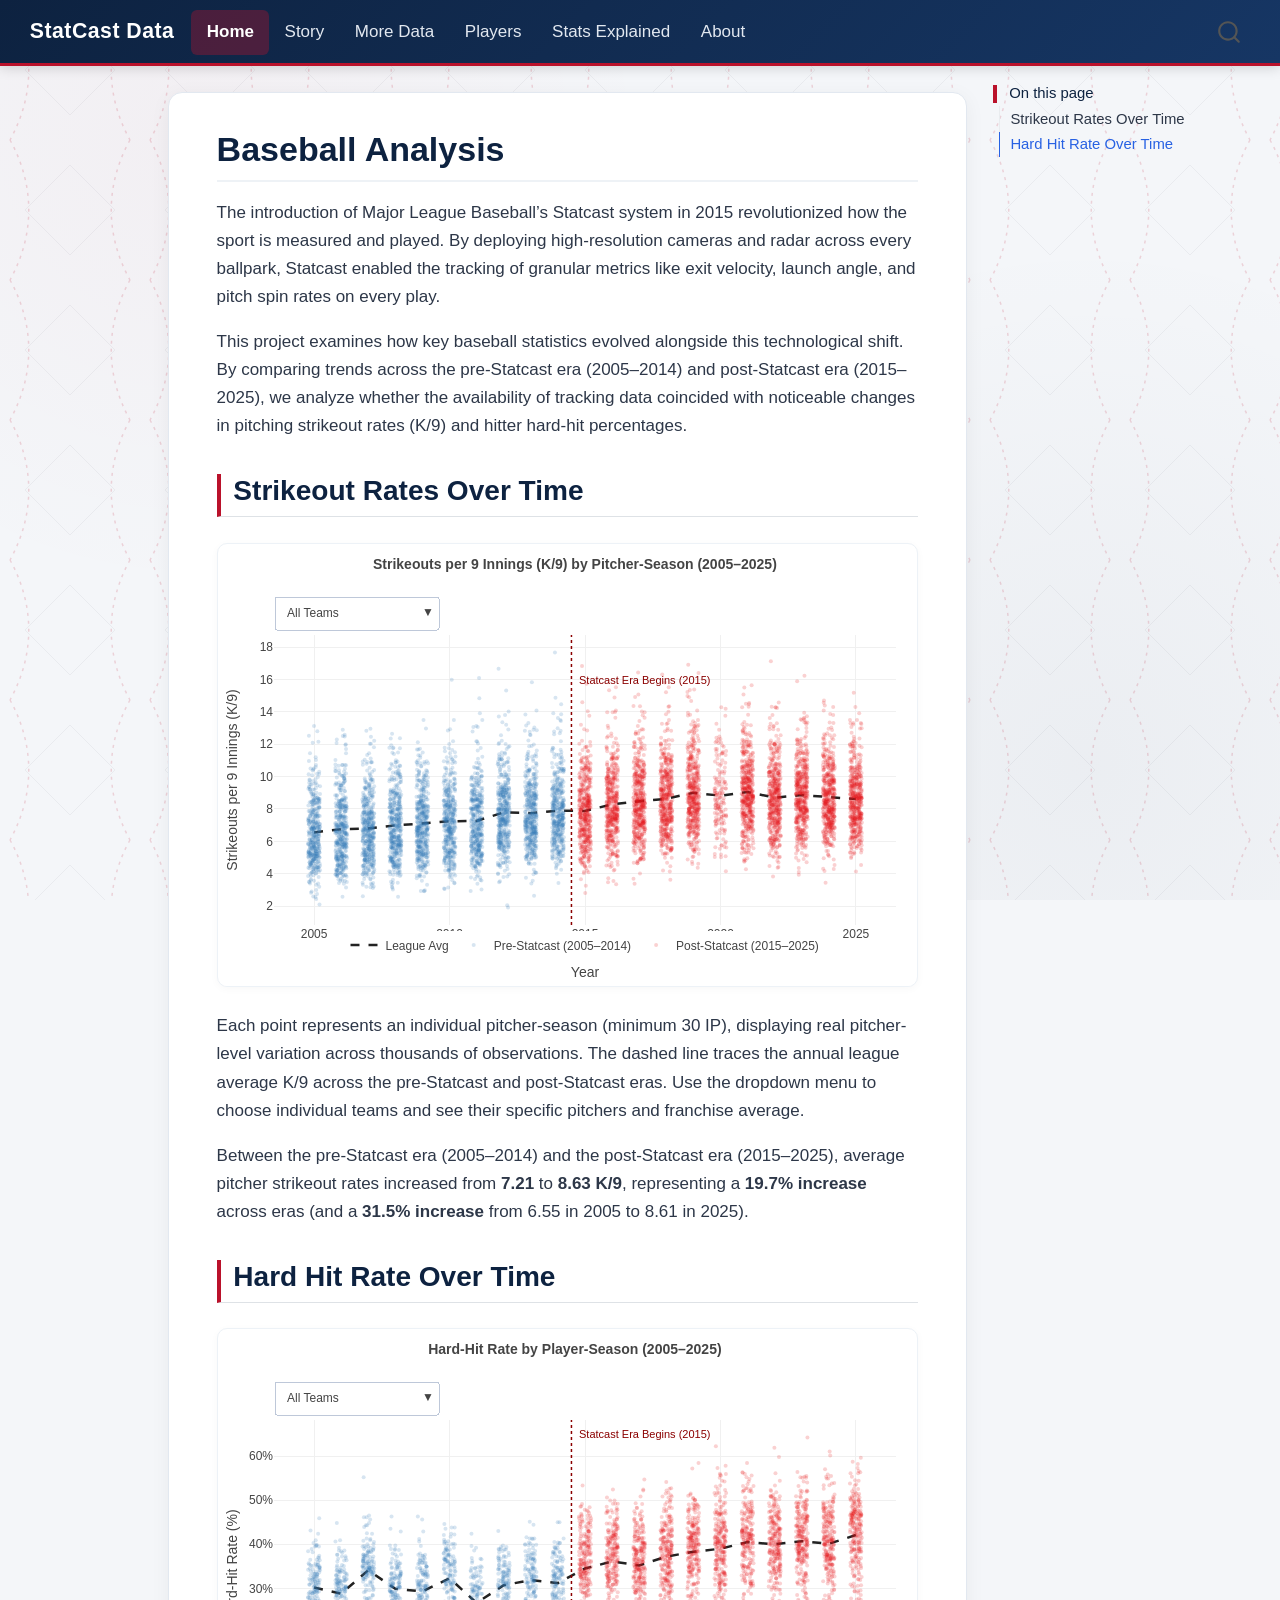
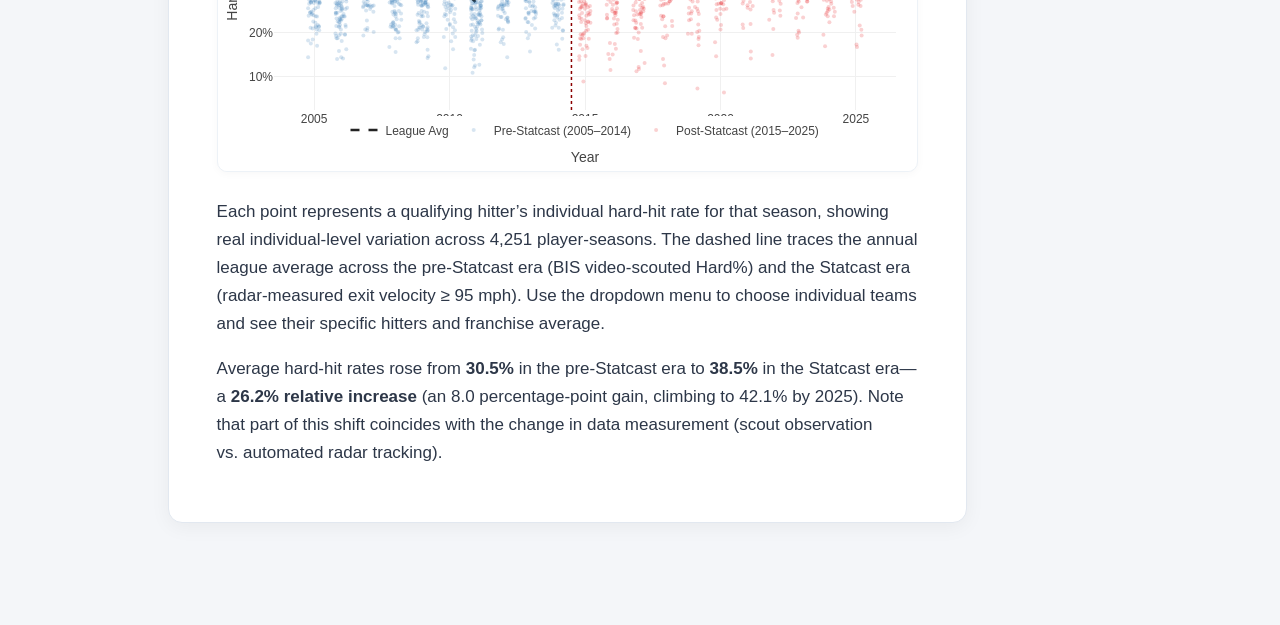
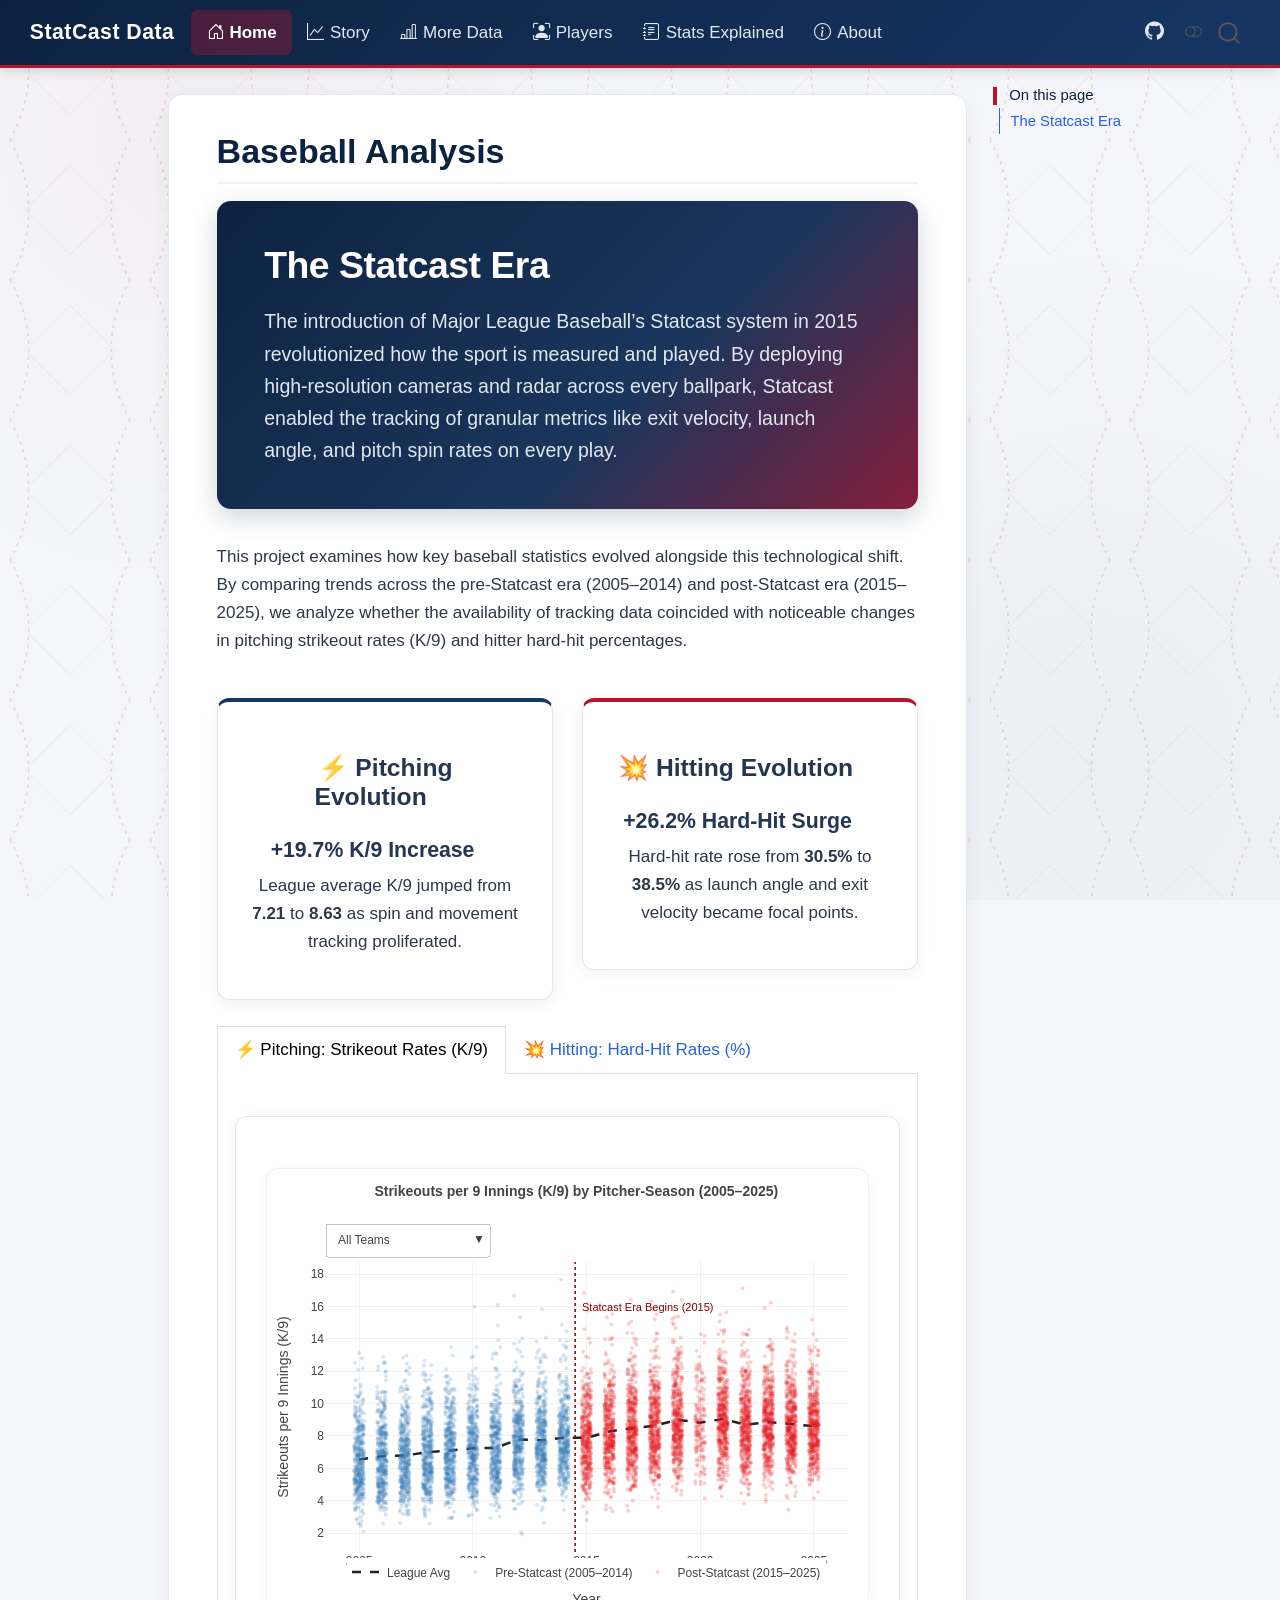
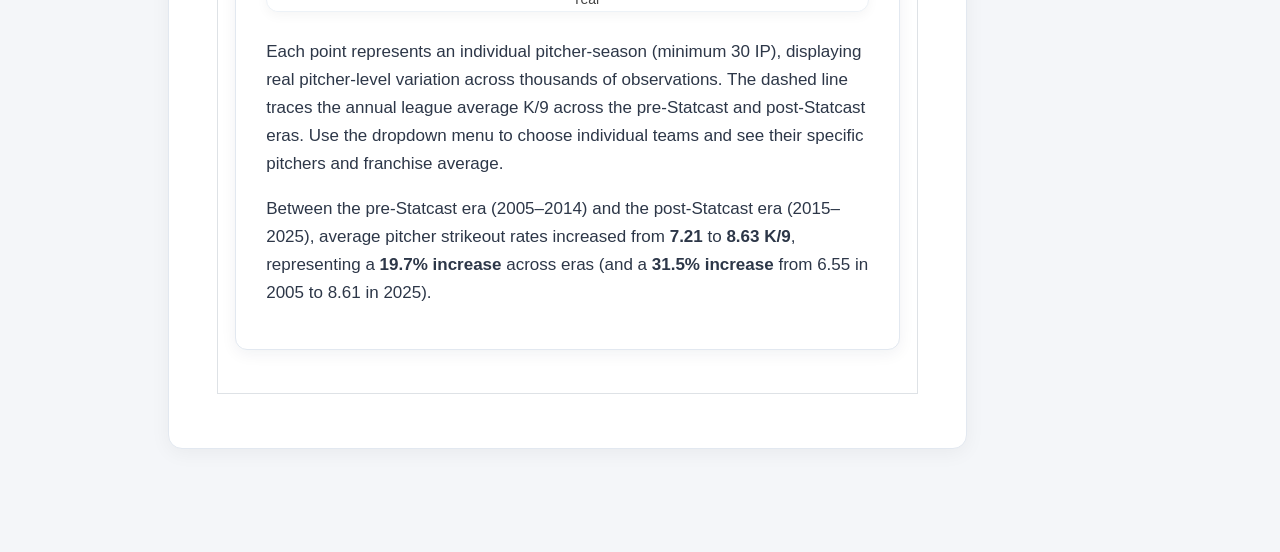
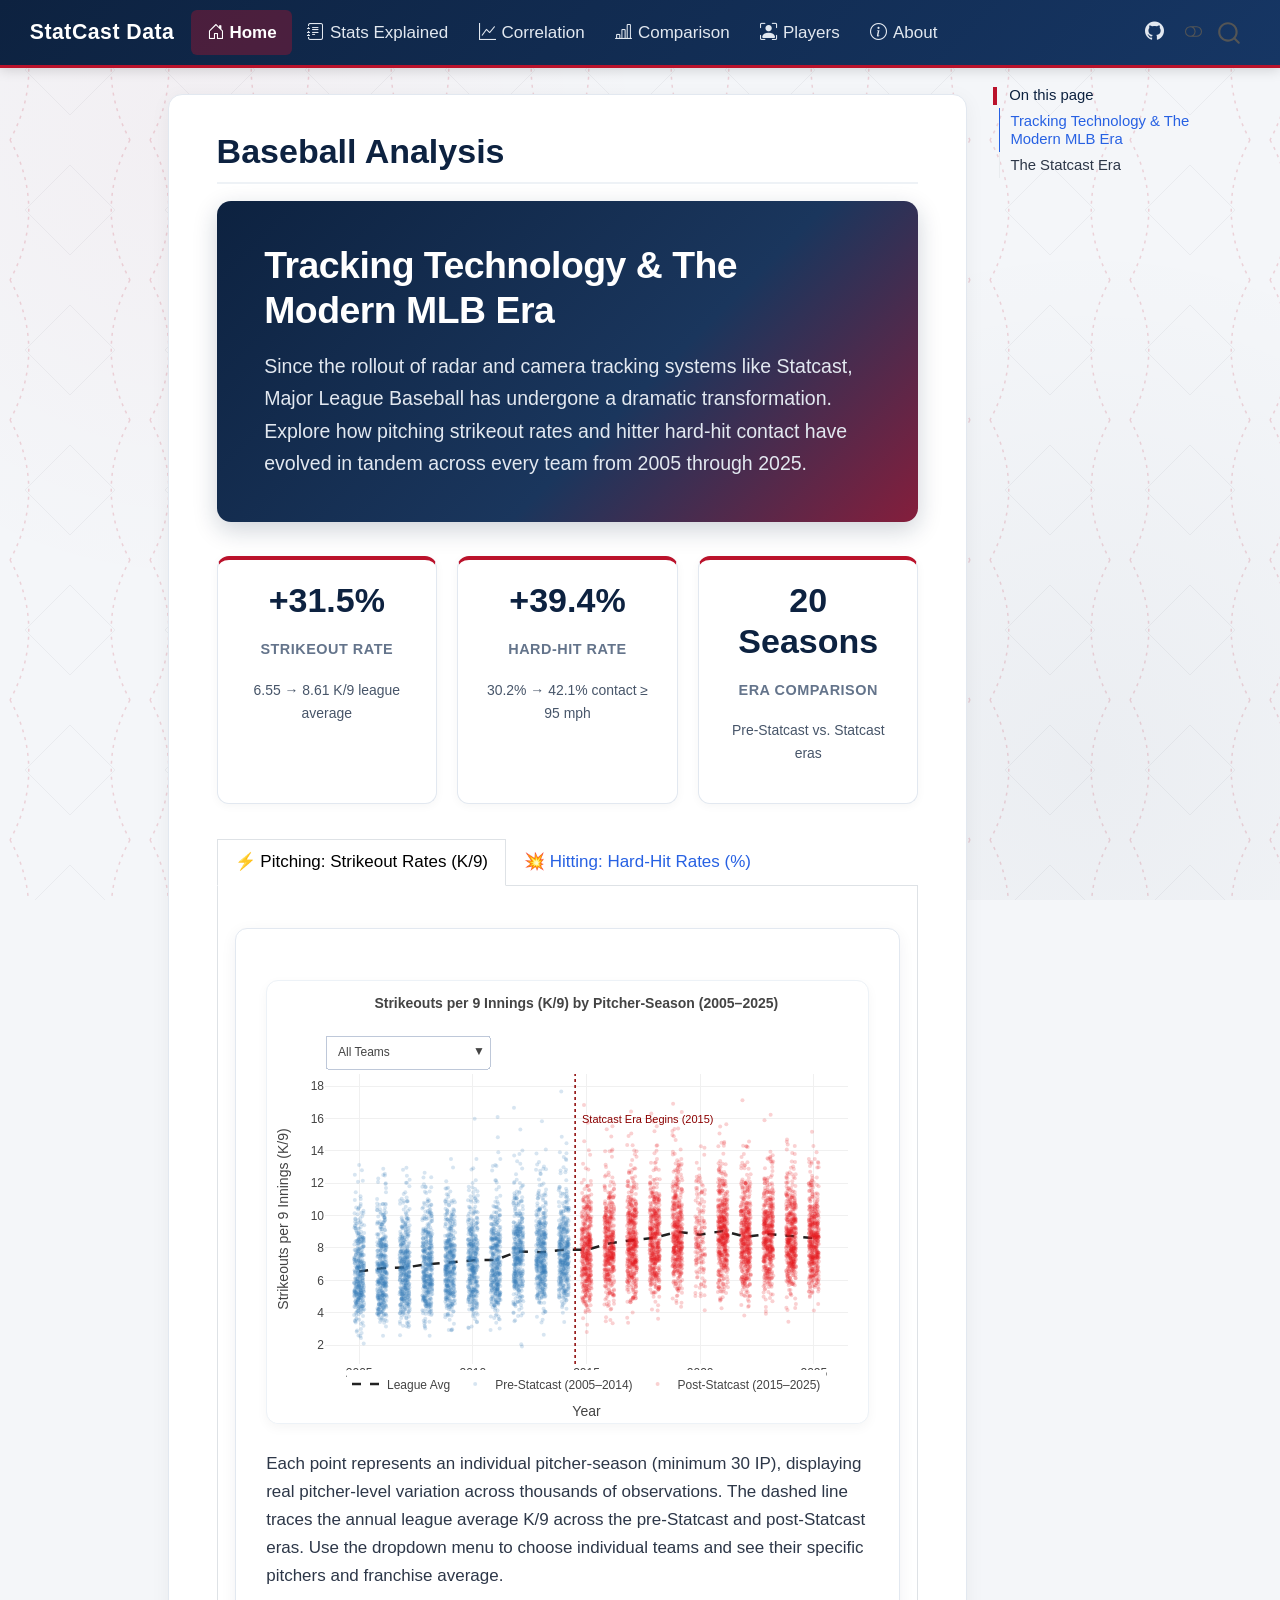
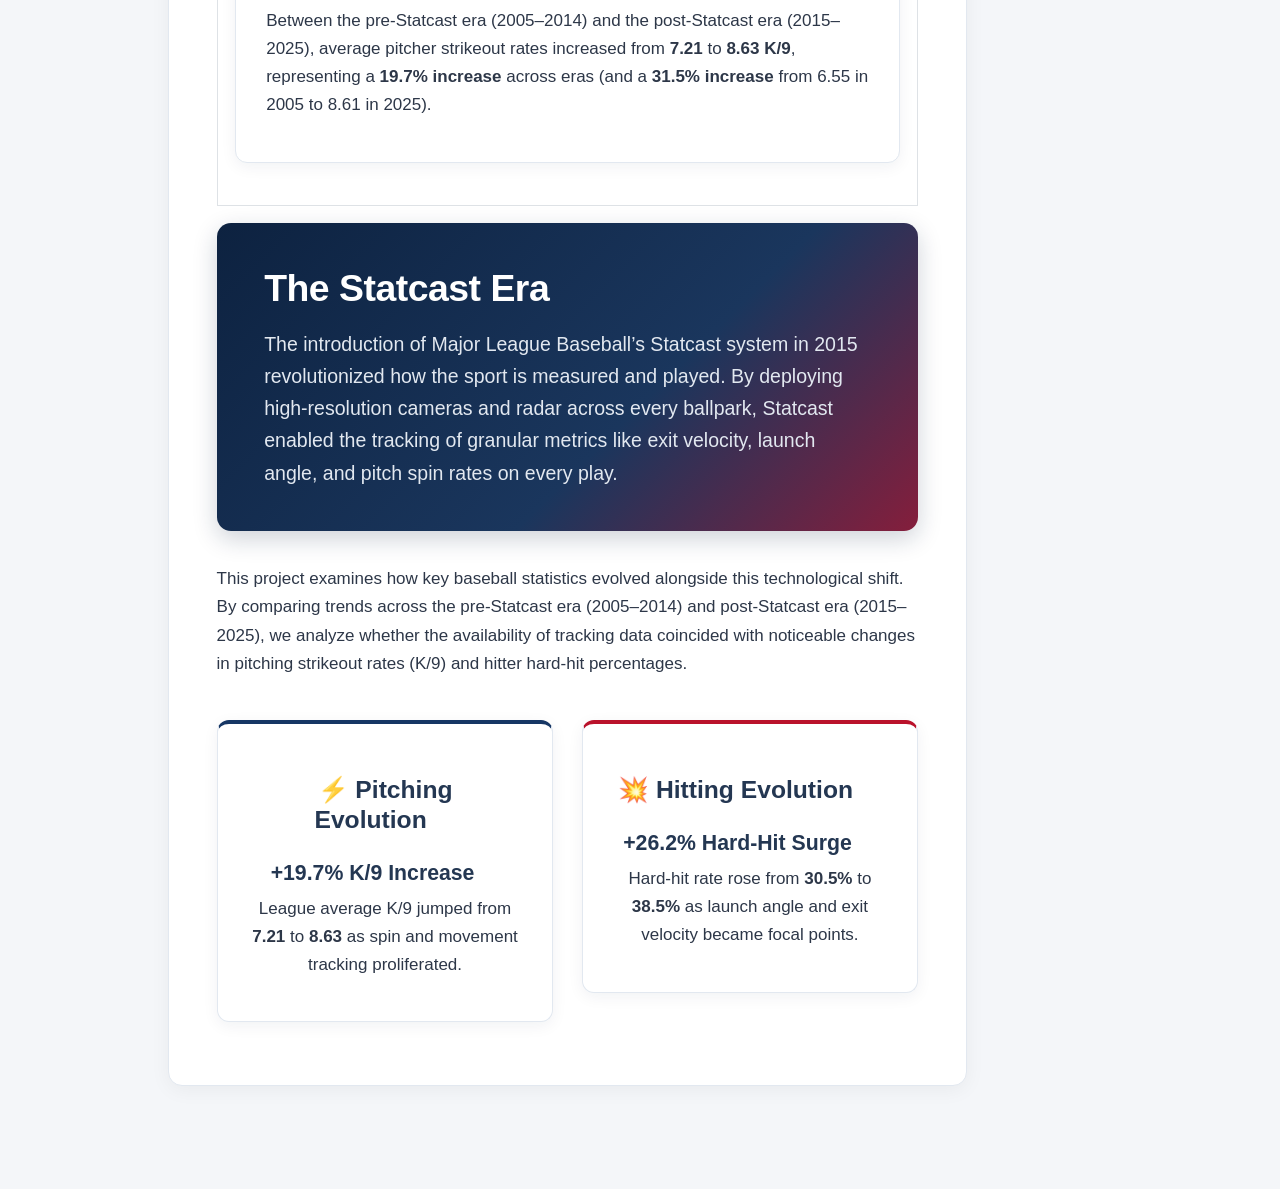
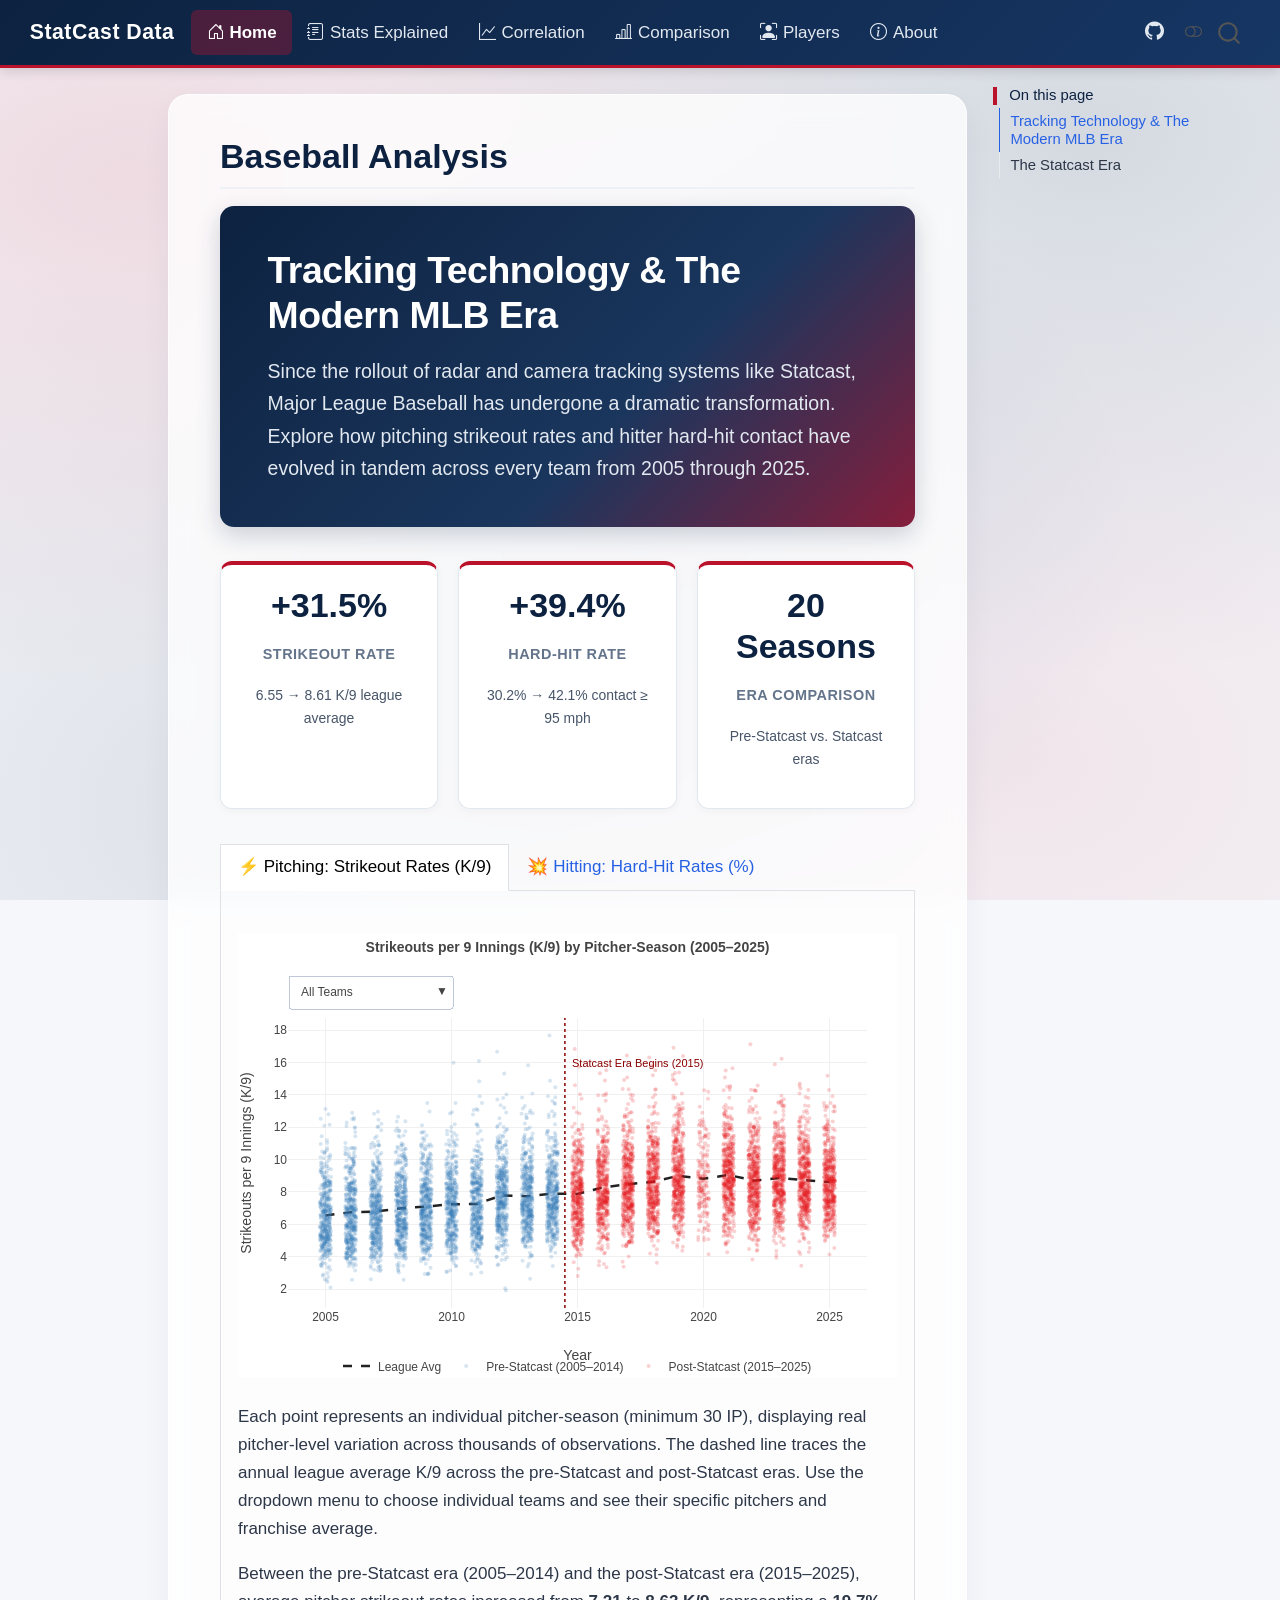
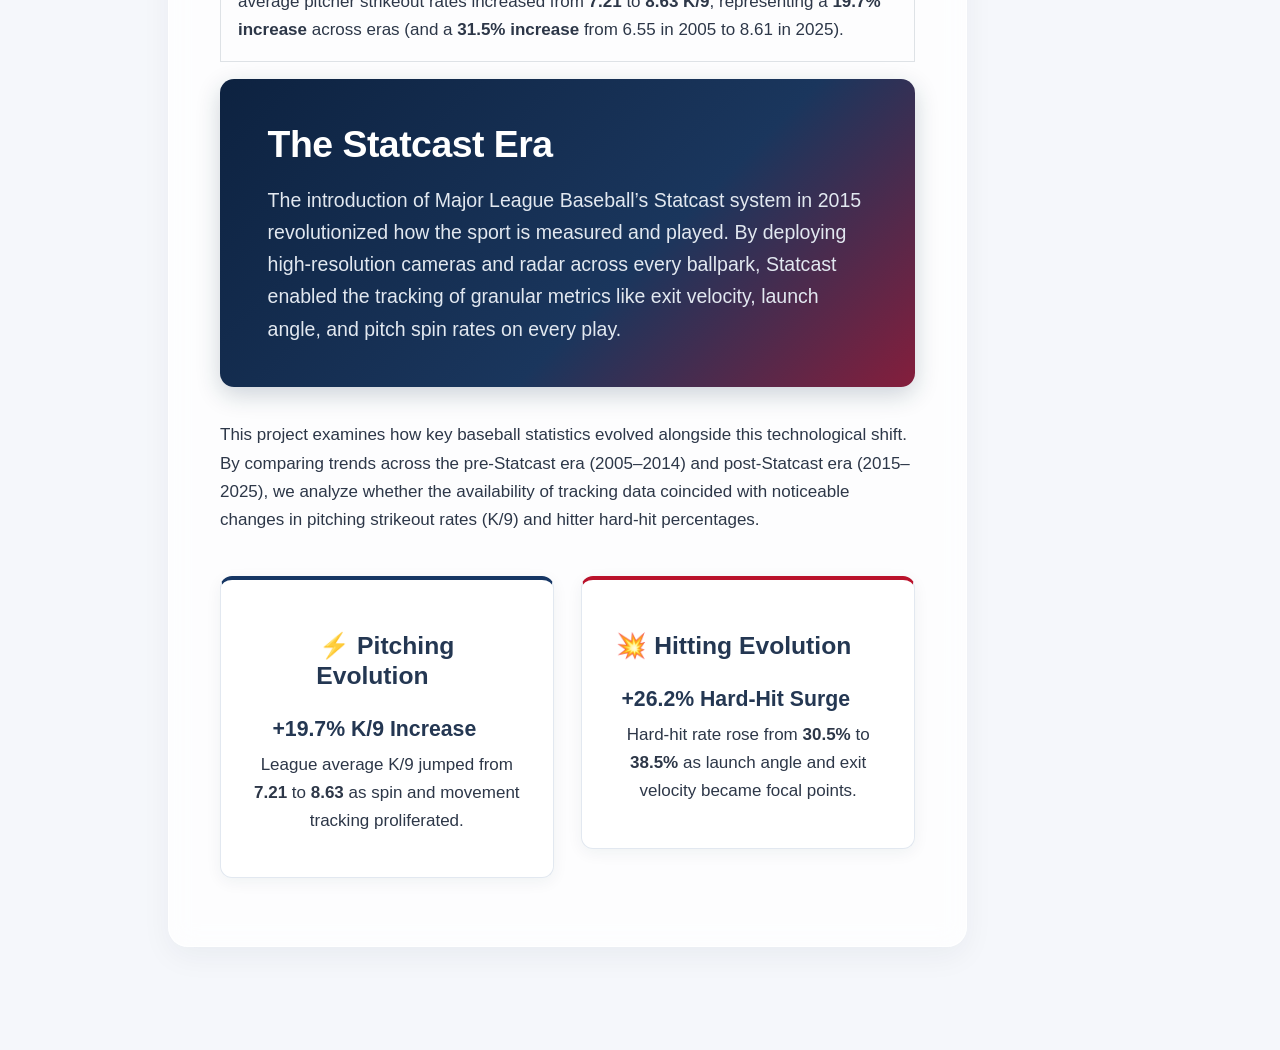
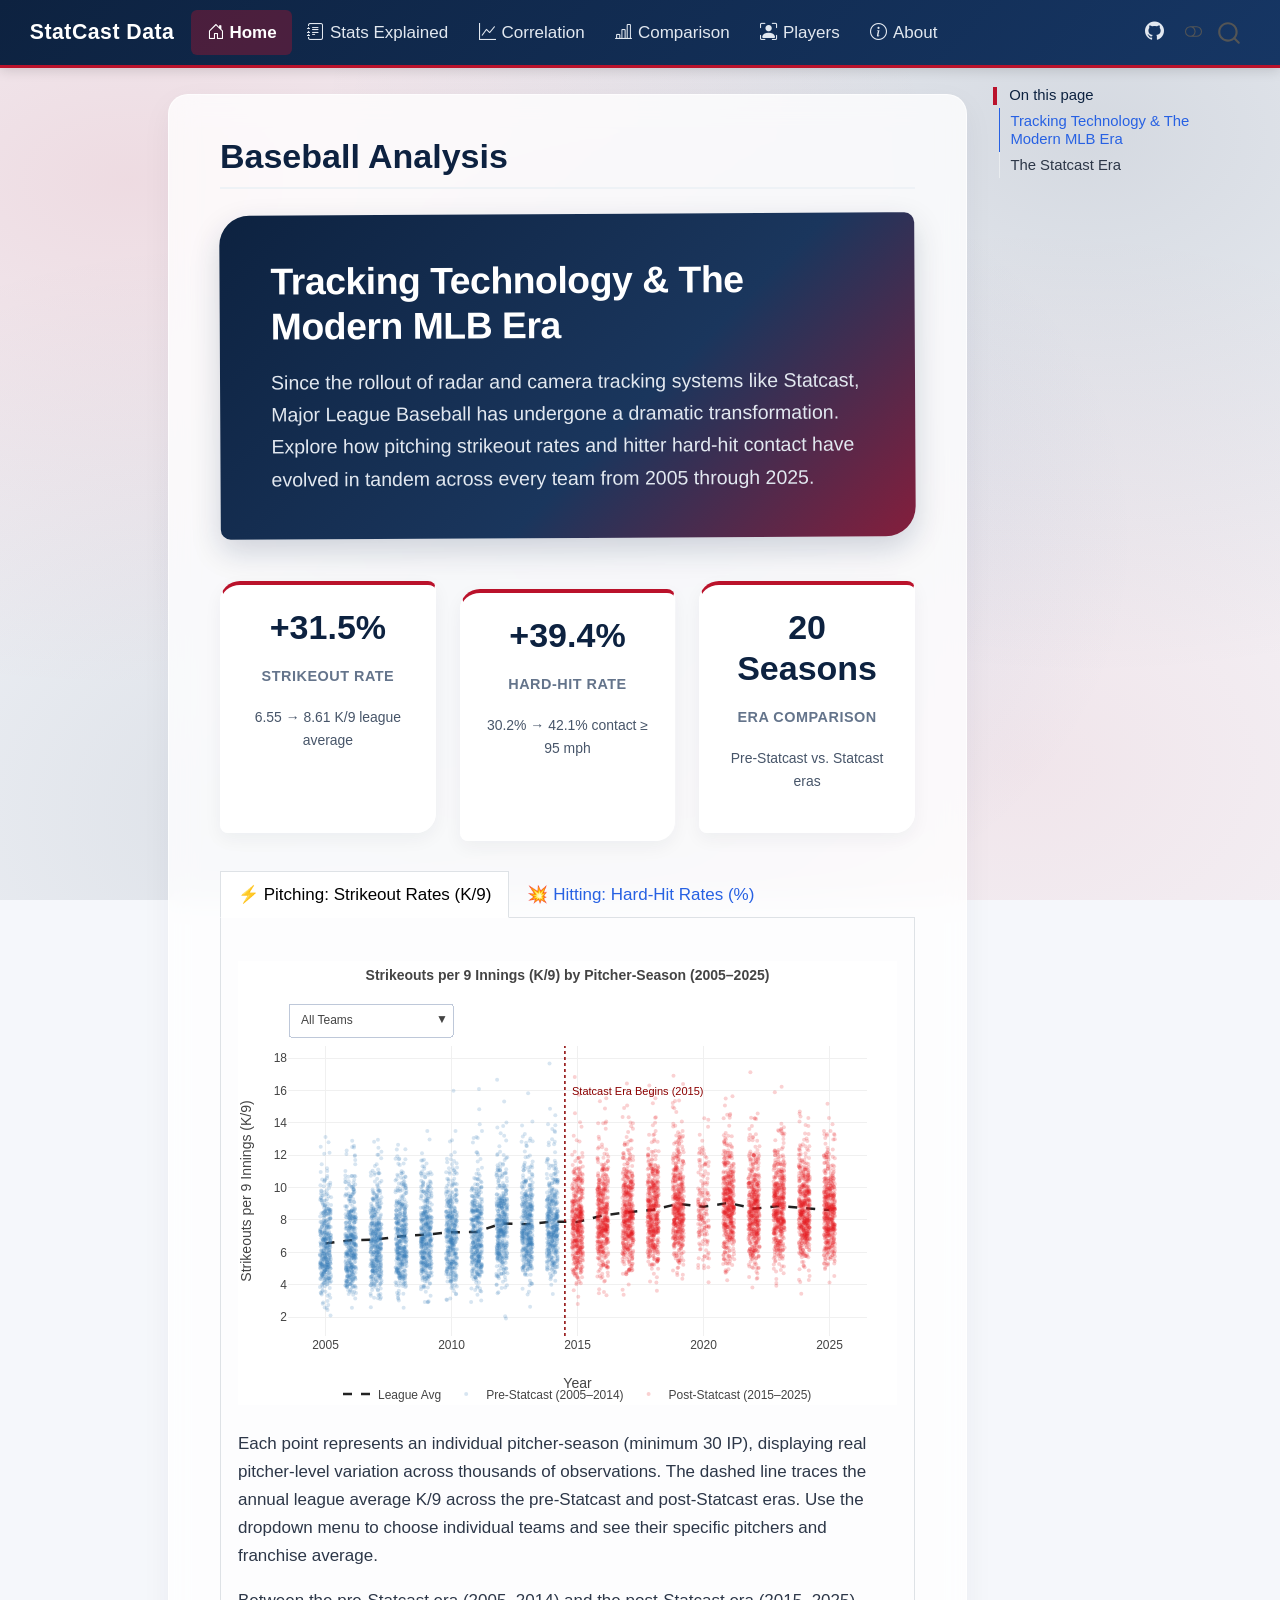
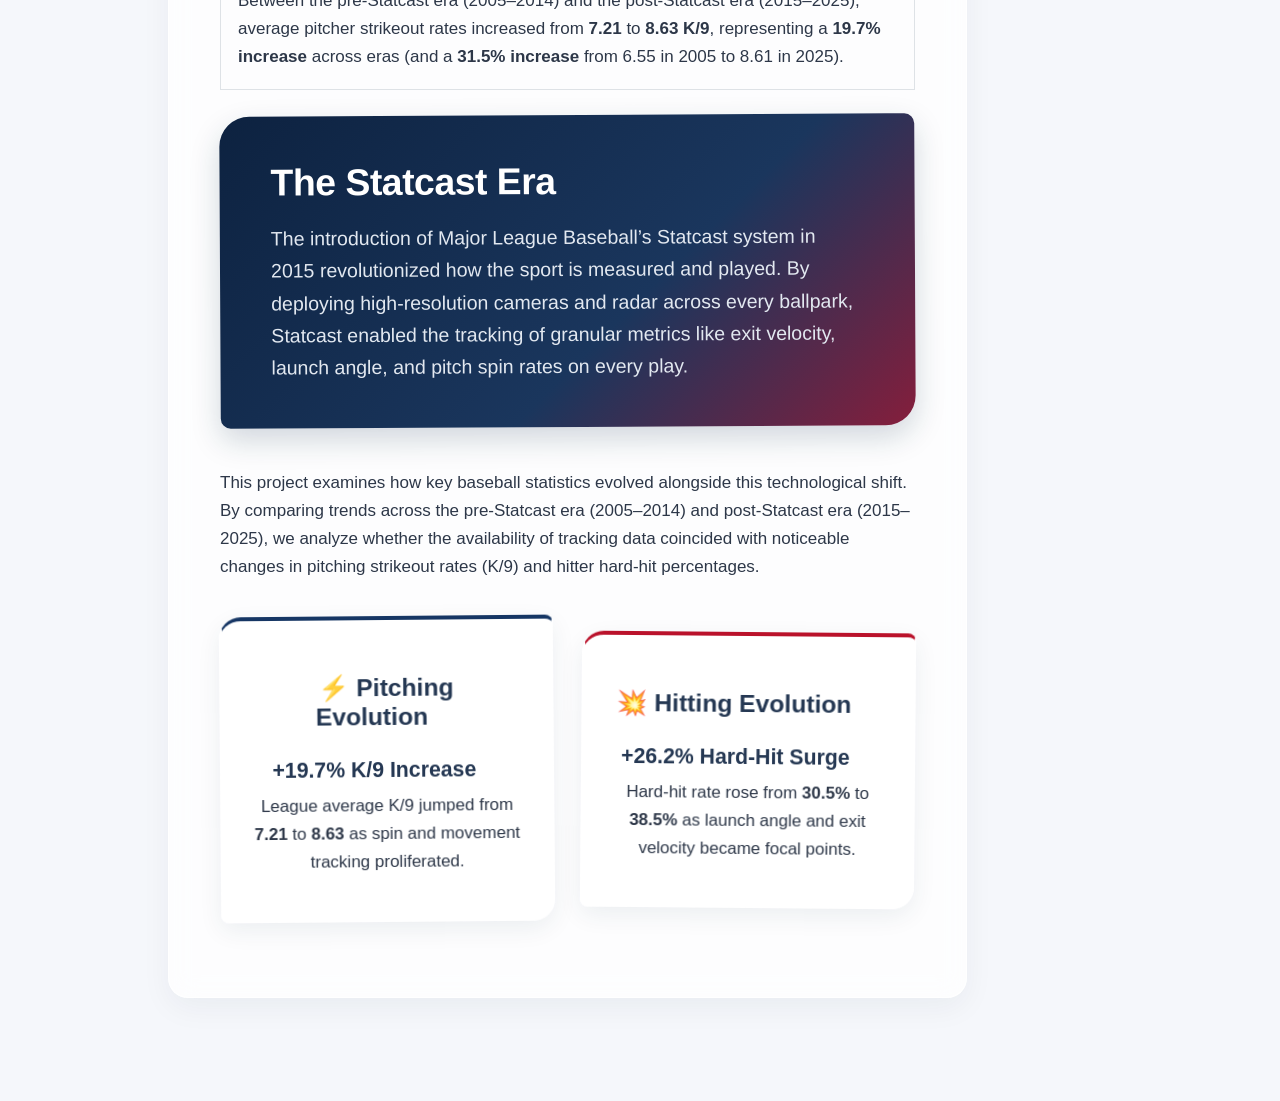
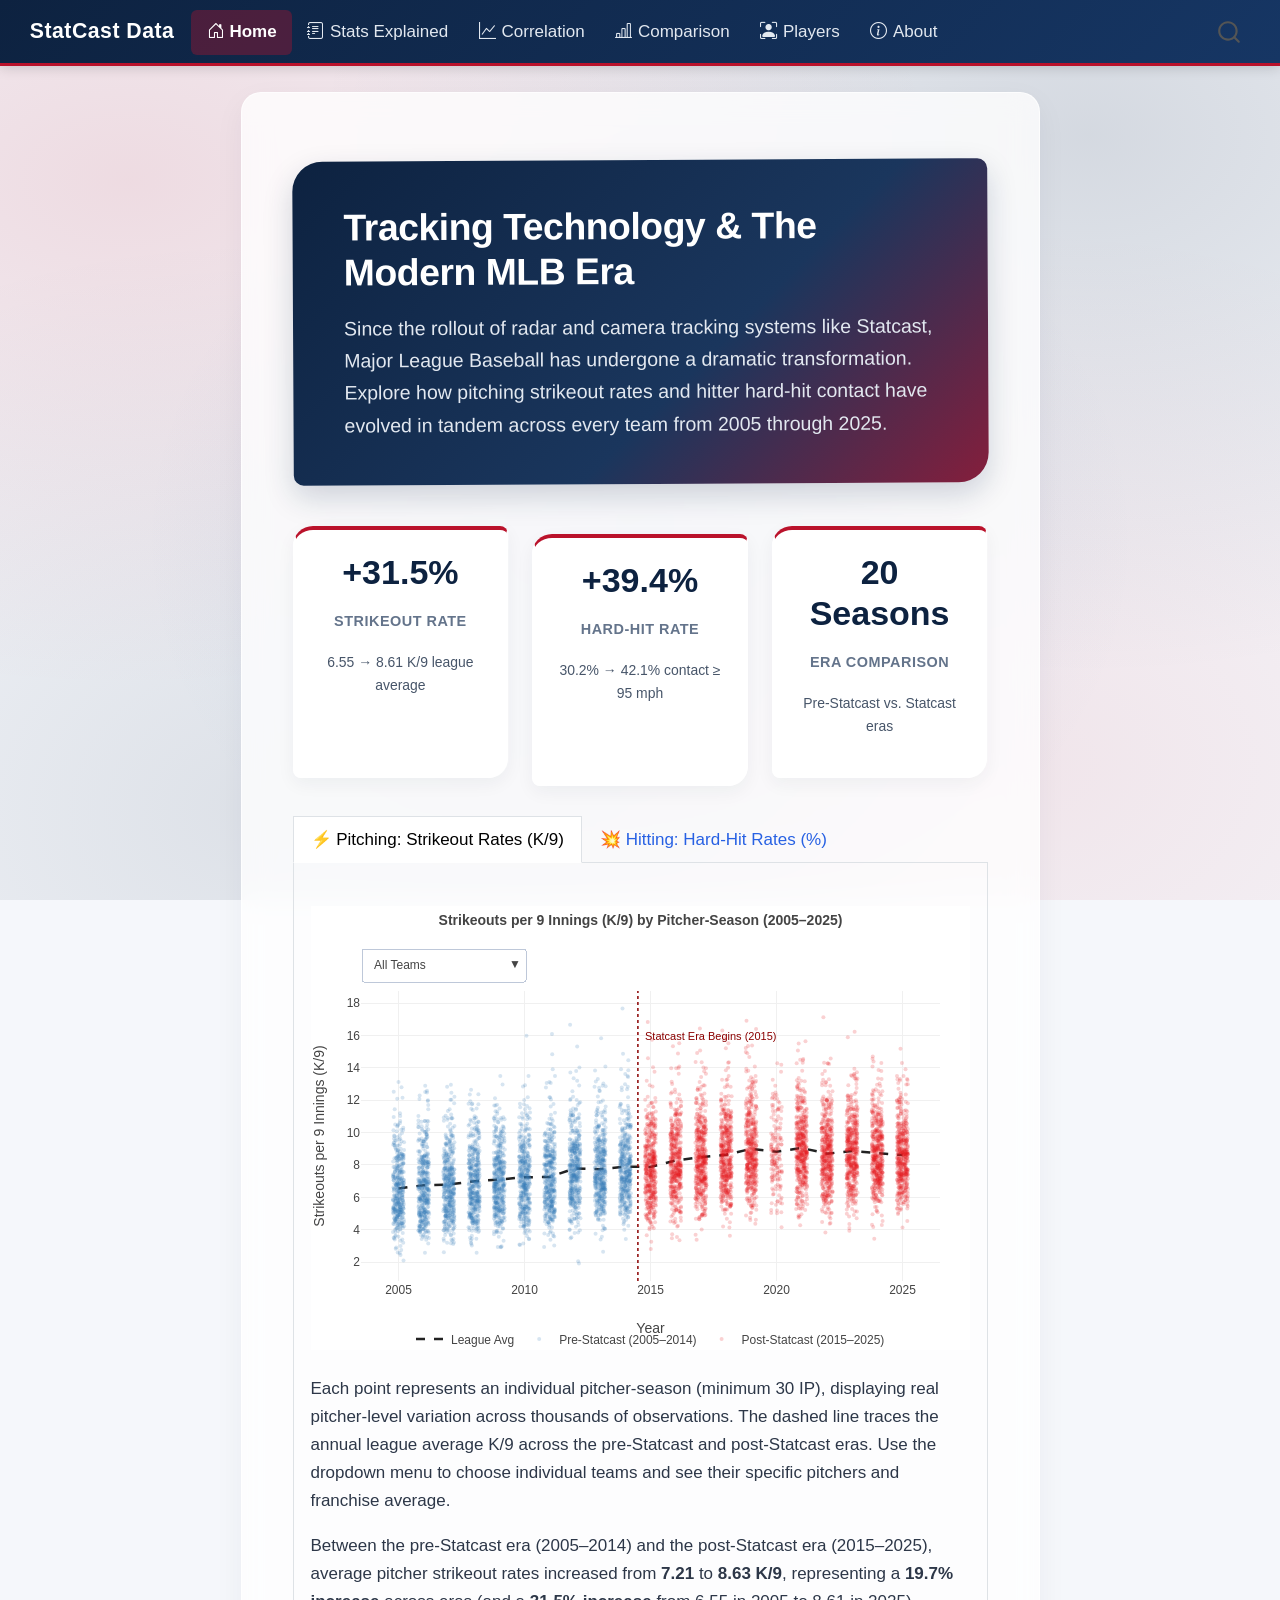
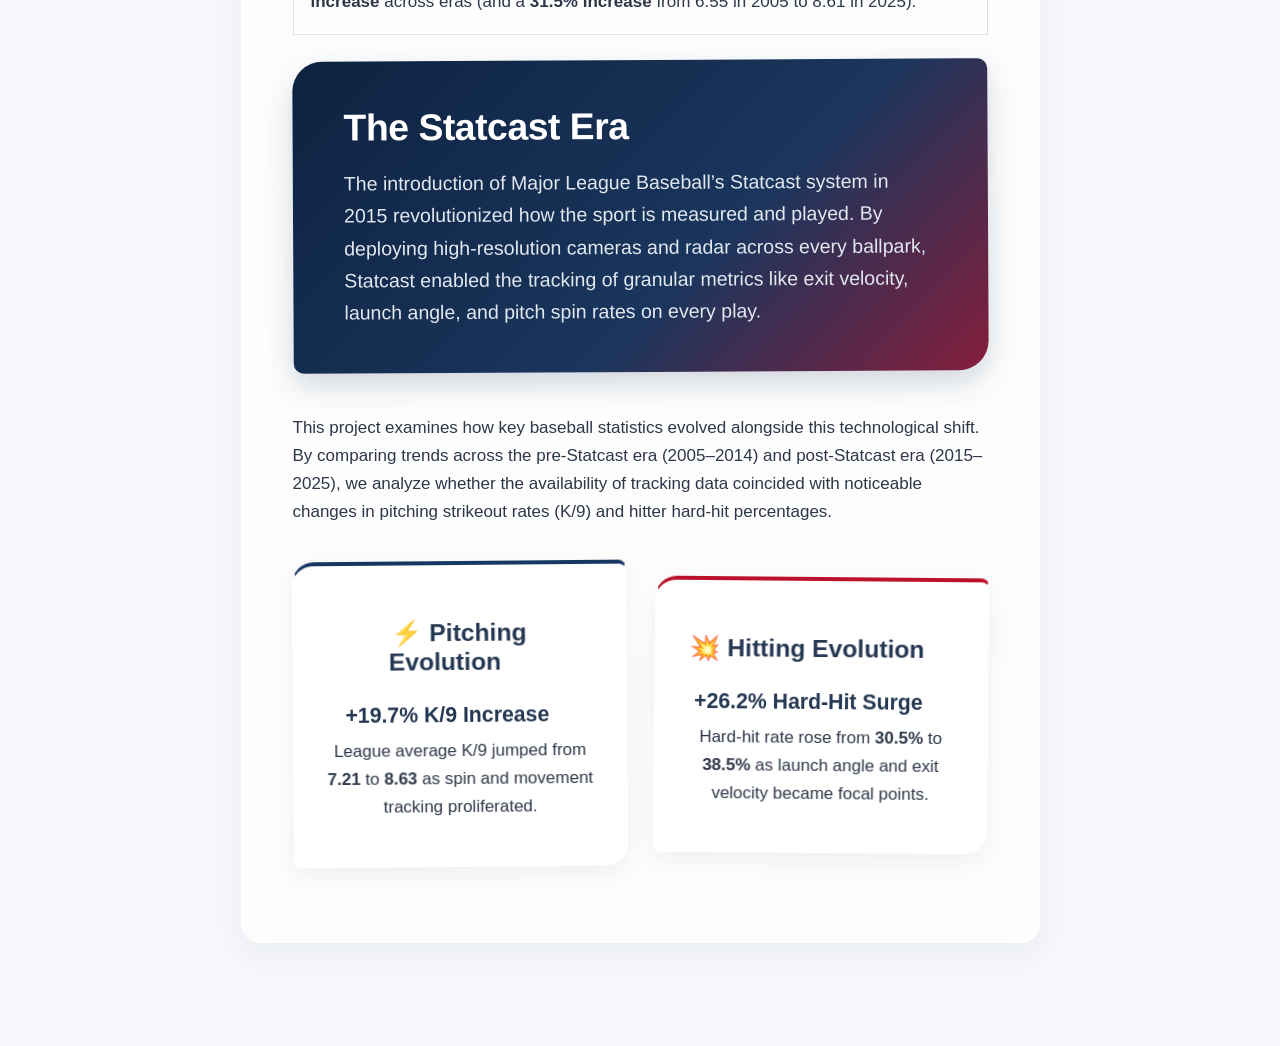
